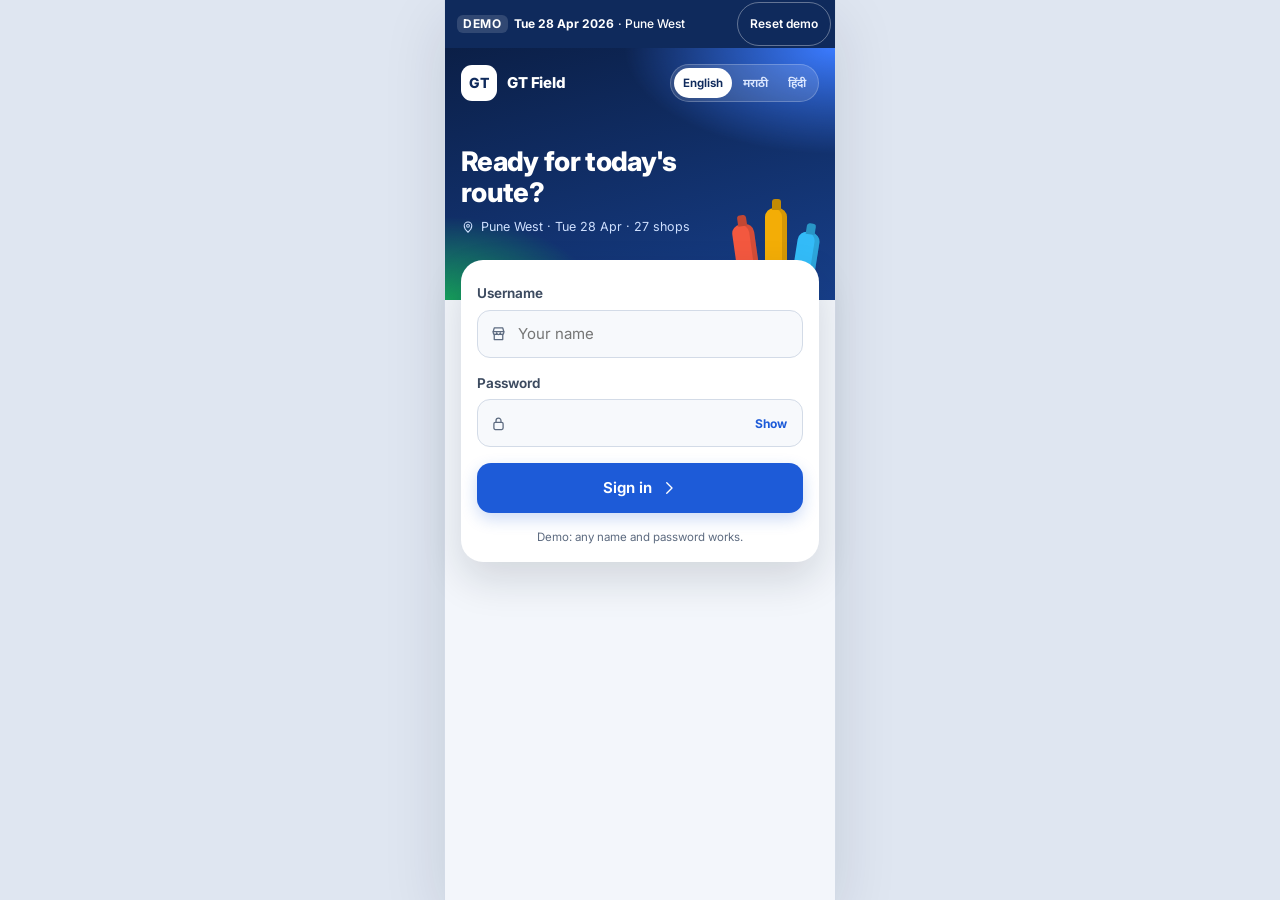
==== gt-app.html @ ea98cc69 "390px frame, chic restyle, route map, login revamp, folds, booking cards, offer fix - Frame fixed at" ====
<!doctype html>
<!-- GT App prototype · single file, BUILT by scripts/build_single.py from scripts/shell.html, css/, js/ and data/.
     Don't edit this file: edit the source and rebuild. Served over http(s) it reads data/*.json;
     opened from disk it reads the copy embedded at the bottom. -->
<html lang="en">
<head>
  <meta charset="utf-8">
  <meta name="viewport" content="width=device-width, initial-scale=1, viewport-fit=cover">
  <meta name="theme-color" content="#0f2a5c">
  <meta name="description" content="GT App prototype: a field-sales order flow for a soft-drinks rep in Pune West.">
  <title>GT App · prototype</title>
  <link rel="icon" href="data:image/svg+xml,%3Csvg xmlns='http://www.w3.org/2000/svg' viewBox='0 0 32 32'%3E%3Crect width='32' height='32' rx='7' fill='%231d4ed8'/%3E%3Ctext x='16' y='21' font-family='Inter,Arial,sans-serif' font-size='14' font-weight='700' fill='%23ffffff' text-anchor='middle'%3EGT%3C/text%3E%3C/svg%3E">
  <link rel="preconnect" href="https://fonts.googleapis.com">
  <link rel="preconnect" href="https://fonts.gstatic.com" crossorigin>
  <link rel="stylesheet" href="https://fonts.googleapis.com/css2?family=Inter:wght@400;500;600;700;800&family=Noto+Sans+Devanagari:wght@400;500;600;700&display=swap">
  <style>
/* GT App prototype · "field assistant"
   Clean, light and readable in sunlight: white cards on a cool grey page, one blue for actions,
   green for done, amber for attention. Restyle the whole app from the tokens below.
   Colour always means something, and never on its own (an icon or word goes with it). */

:root {
  /* colour: cool light surfaces, one blue for actions and selection, green for done/positive,
     amber for attention, red only for real problems. Text contrast on card/paper ≥ 4.5:1. */
  --paper: #f3f6fb;  --card: #ffffff;  --ink: #0f1c2e;  --ink-2: #3d4b60;  --muted: #5d6b80;
  --line: #e6ebf3;   --line-strong: #d3dbe7;
  --accent: #1d5bd8; --accent-ink: #ffffff; --accent-tint: #e8f0ff;
  --accent-press: #1649b0;
  --brand: #0f2a5c;  --brand-2: #1d5bd8;
  --green: #138a4f;  --green-press: #0f7342;
  --warm: #b4431a;
  --info-bg: #e8f0ff;    --info-ink: #1a4bb0;
  --caution-bg: #fff4de; --caution-ink: #7a4a05;
  --neutral-bg: #eef2f7; --neutral-ink: #3d4b60;
  --ok-bg: #e3f5ea;      --ok-ink: #11663c;
  --thin-bg: #f0ebfb;    --thin-ink: #4b3a88;
  --danger-bg: #fdecea;  --danger-ink: #a3261b;
  --press: #eef2f8;
  --margin-rule: transparent;

  /* type: one family (Inter; Noto Sans Devanagari for Marathi and Hindi), weights do the hierarchy */
  --font-body: "Inter", "Noto Sans Devanagari", system-ui, -apple-system, "Segoe UI", Roboto, "Noto Sans", sans-serif;
  --font-display: var(--font-body);
  --font-mono: var(--font-body);
  --t-xs: 12px; --t-sm: 13.5px; --t-md: 15px; --t-lg: 17px; --t-xl: 20px; --t-2xl: 23px;

  /* spacing, radius, sizes */
  --s1: 4px; --s2: 8px; --s3: 12px; --s4: 16px; --s5: 24px; --s6: 32px;
  --r1: 10px; --r2: 14px; --r3: 18px; --pill: 999px;
  --tap: 44px;
  --demo-h: 48px;
  --appbar-h: 56px;
  --shadow-card: 0 1px 2px rgba(15, 28, 46, 0.04), 0 4px 14px rgba(15, 28, 46, 0.05);
  --shadow-bar: 0 -6px 24px rgba(15, 28, 46, 0.08);
  --shadow-sheet: 0 -12px 40px rgba(15, 28, 46, 0.2);

  color-scheme: light;
}

/* ---------- base ---------- */
*, *::before, *::after { box-sizing: border-box; }
html { -webkit-text-size-adjust: 100%; text-size-adjust: 100%; }
body {
  margin: 0;
  background: var(--paper);
  color: var(--ink);
  font: 400 var(--t-md)/1.45 var(--font-body);
  -webkit-font-smoothing: antialiased;
  -webkit-tap-highlight-color: transparent;
}
body.has-sheet { overflow: hidden; }
h1, h2, h3, p, ul, ol, dl, dd, figure { margin: 0; }
ul, ol { padding: 0; list-style: none; }
a { color: var(--accent); }
button, input { font: inherit; color: inherit; }
button { cursor: pointer; }
code, .mono { font-family: var(--font-mono); font-size: 0.9em; }
pre { background: var(--neutral-bg); padding: var(--s3); border-radius: var(--r1); overflow-x: auto; }
[hidden] { display: none !important; }
:focus-visible { outline: 3px solid var(--accent); outline-offset: 2px; border-radius: 4px; }
.screen:focus { outline: none; }
.muted { color: var(--muted); }
.fine { font-size: var(--t-xs); color: var(--muted); line-height: 1.4; }
.num { font-variant-numeric: tabular-nums; }
.text-warn { color: var(--warm); display: inline-flex; align-items: center; gap: var(--s1); font-weight: 600; }

.icon { width: 20px; height: 20px; flex: none; }

.display {
  font-family: var(--font-display);
  font-weight: 750;
  font-size: var(--t-2xl);
  line-height: 1.2;
  letter-spacing: -0.02em;
  overflow-wrap: anywhere;
}
.eyebrow {
  font: 600 var(--t-xs)/1.3 var(--font-body);
  text-transform: uppercase;
  letter-spacing: 0.06em;
  color: var(--muted);
}

/* ---------- shell: a phone-width column (framed on wide screens) ---------- */
.shell { max-width: 390px; margin: 0 auto; min-height: 100vh; min-height: 100dvh; background: var(--paper); }
@media (min-width: 560px) {
  body { background: #dfe6f1; }
  .shell { box-shadow: 0 0 0 1px var(--line-strong), 0 20px 60px rgba(15, 28, 46, 0.12); }
}
.view { display: flex; flex-direction: column; min-height: calc(100vh - var(--demo-h)); min-height: calc(100dvh - var(--demo-h)); }
.page { flex: 1; padding: var(--s4) 0 var(--s5); }
.page-end { display: flex; margin: var(--s5) var(--s4) 0; }

.boot { display: grid; place-items: center; gap: var(--s3); padding: 30vh var(--s4) 0; color: var(--muted); text-align: center; }
.boot-mark { font: 800 var(--t-lg)/1 var(--font-display); background: var(--accent); color: #fff; border-radius: var(--r2); padding: 12px 10px; }
.noscript { padding: var(--s4); text-align: center; }

/* ---------- demo bar ---------- */
.demo-bar {
  height: var(--demo-h);
  display: flex; align-items: center; justify-content: space-between; gap: var(--s2);
  padding: 0 var(--s2) 0 var(--s3);
  background: var(--brand); color: #fff;
  font: 500 var(--t-xs)/1.2 var(--font-body);
}
.demo-bar-text { display: flex; align-items: center; gap: 6px; min-width: 0; white-space: nowrap; }
.demo-bar-text > span { flex: none; }
.demo-bar-text > .demo-bar-region { flex: 0 1 auto; min-width: 0; overflow: hidden; text-overflow: ellipsis; margin-left: -2px; }
.demo-bar-tag { background: rgba(255, 255, 255, 0.14); border-radius: 6px; padding: 2px 6px; text-transform: uppercase; letter-spacing: 0.06em; font-weight: 700; }
.demo-bar-date { font-weight: 700; }
.demo-bar-stub { background: #f6ead6; color: #74460f; border-radius: 4px; padding: 1px 5px; font-weight: 700; text-transform: uppercase; letter-spacing: 0.06em; }
.demo-bar-reset {
  flex: none;
  display: inline-flex; align-items: center; gap: 6px;
  min-height: 44px; padding: 0 12px; white-space: nowrap;
  margin-right: -4px;
  border: 1px solid rgba(255, 255, 255, 0.35); border-radius: var(--pill);
  background: transparent; color: #fff;
  font: 600 var(--t-xs)/1.2 var(--font-body);
}
.demo-bar-reset .icon { width: 14px; height: 14px; }
.demo-bar-reset:active { background: rgba(255, 255, 255, 0.12); }

/* ---------- app bar ---------- */
.app-bar {
  position: sticky; top: 0; z-index: 20;
  display: flex; align-items: center; gap: var(--s1);
  min-height: var(--appbar-h);
  padding: 0 var(--s2);
  background: rgba(255, 255, 255, 0.92);
  -webkit-backdrop-filter: saturate(1.4) blur(10px); backdrop-filter: saturate(1.4) blur(10px);
  border-bottom: 1px solid var(--line);
}
.app-bar-back {
  display: inline-flex; align-items: center; gap: 2px; flex: none;
  min-height: var(--tap); padding: 0 var(--s2) 0 var(--s1);
  color: var(--accent); font-weight: 600; text-decoration: none; border-radius: var(--r1);
}
.app-bar-back:active { background: var(--accent-tint); }
.app-bar-titles { min-width: 0; flex: 1; padding: var(--s2) 0; }
.app-bar-titles.is-flush { padding-left: var(--s2); }
.app-bar-title { font-size: var(--t-lg); font-weight: 700; letter-spacing: -0.01em; line-height: 1.25; white-space: nowrap; overflow: hidden; text-overflow: ellipsis; }
.app-bar-sub { font-size: var(--t-xs); color: var(--muted); white-space: nowrap; overflow: hidden; text-overflow: ellipsis; }
.app-bar-action {
  display: inline-flex; align-items: center; gap: 6px; flex: none;
  min-height: var(--tap); padding: 0 var(--s3);
  color: var(--accent); font-weight: 600; font-size: var(--t-sm); text-decoration: none; border-radius: var(--r1);
}
.app-bar-action:active { background: var(--accent-tint); }

/* ---------- buttons ---------- */
.btn {
  display: inline-flex; align-items: center; justify-content: center; gap: var(--s2);
  min-height: var(--tap); padding: 0 20px;
  border: 1px solid transparent; border-radius: var(--r2);
  font-size: var(--t-md); font-weight: 650; line-height: 1.2; text-align: center; text-decoration: none;
  transition: background-color 120ms ease, transform 80ms ease;
}
.btn:active:not(:disabled) { transform: scale(0.985); }
.btn:disabled { cursor: not-allowed; }
.btn-block { display: flex; width: 100%; }
.btn-primary { background: var(--accent); color: var(--accent-ink); box-shadow: 0 6px 16px rgba(29, 91, 216, 0.22); }
.btn-success { background: var(--green); color: #fff; box-shadow: 0 6px 16px rgba(19, 138, 79, 0.22); }
.btn-success:active:not(:disabled) { background: var(--green-press); }
.btn-primary:active:not(:disabled) { background: var(--accent-press); }
.btn-primary:disabled { background: var(--neutral-bg); color: var(--muted); box-shadow: none; }
.btn-secondary { background: var(--card); color: var(--ink); border-color: var(--line-strong); }
.btn-secondary:active { background: var(--press); }
.btn-ghost { background: transparent; color: var(--accent); }
.btn-ghost:active { background: var(--accent-tint); }
.btn-danger { background: var(--warm); color: #fff; }
.btn-danger-quiet { background: var(--card); color: var(--warm); border-color: var(--line-strong); }
.btn .icon { width: 18px; height: 18px; }

/* ---------- cards, sections, callouts ---------- */
.card {
  margin: 0 var(--s4) var(--s3);
  padding: var(--s4);
  background: var(--card);
  border: 1px solid var(--line);
  border-radius: var(--r3);
  box-shadow: var(--shadow-card);
}
.card-title, .section-title {
  display: flex; align-items: center; gap: var(--s2);
  font: 700 var(--t-sm)/1.3 var(--font-body);
  letter-spacing: -0.005em;
  color: var(--ink);
}
.card-title .icon, .section-title .icon { color: var(--accent); }
.card-title { margin-bottom: var(--s3); }
.card-title .icon, .section-title .icon { width: 16px; height: 16px; }
.section-title { margin: var(--s5) var(--s4) var(--s2); }
.sub-title { font-size: var(--t-sm); font-weight: 650; margin: var(--s4) 0 var(--s1); }

.callout {
  display: flex; gap: var(--s3); align-items: flex-start;
  margin: 0 var(--s4) var(--s3); padding: var(--s3) var(--s4);
  border-radius: var(--r2);
}
.callout .icon { margin-top: 1px; }
.callout-title { font-weight: 650; }
.callout-ok { background: var(--ok-bg); color: var(--ok-ink); }
.callout-caution { background: var(--caution-bg); color: var(--caution-ink); }

.inline-note {
  display: flex; gap: var(--s2); align-items: flex-start;
  margin-top: var(--s3); padding: var(--s2) var(--s3);
  background: var(--caution-bg); color: var(--caution-ink);
  border-radius: var(--r1); font-size: var(--t-sm);
}
.inline-note .icon { width: 18px; height: 18px; margin-top: 1px; }
.inline-note-info { background: var(--info-bg); color: var(--info-ink); margin: 0 var(--s4) var(--s3); }

/* key–value rows */
.kv > div {
  display: flex; justify-content: space-between; align-items: baseline; gap: var(--s3);
  padding: 10px 0; border-top: 1px solid var(--line);
}
.kv > div:first-child { border-top: 0; padding-top: 0; }
.kv > div:last-child { padding-bottom: 0; }
.kv + .kv { margin-top: 10px; padding-top: 10px; border-top: 1px solid var(--line); }
.kv dt { color: var(--ink-2); flex: none; }
.kv dd { text-align: right; font-weight: 600; font-variant-numeric: tabular-nums; overflow-wrap: anywhere; }
.kv dd .muted { font-weight: 400; }
.kv .is-warn dt, .kv .is-warn dd { color: var(--warm); }
.kv .is-warn dd { display: inline-flex; align-items: center; gap: var(--s1); }
.kv .kv-total dt { color: var(--ink); font-weight: 650; }
.kv .kv-total dd { font-size: var(--t-xl); }

/* ---------- pills, badges, tags ---------- */
.pill {
  display: inline-flex; align-items: center; gap: 4px;
  max-width: 100%; min-height: 26px; padding: 2px 10px;
  border-radius: var(--pill);
  font-size: var(--t-xs); font-weight: 650; line-height: 1.3;
}
.pill .icon { width: 14px; height: 14px; }
.pill-info { background: var(--info-bg); color: var(--info-ink); }
.pill-caution { background: var(--caution-bg); color: var(--caution-ink); }
.pill-neutral { background: var(--neutral-bg); color: var(--neutral-ink); }
.pill-ok { background: var(--ok-bg); color: var(--ok-ink); }
.pill-thin { background: var(--thin-bg); color: var(--thin-ink); }
.pill-tier { background: var(--card); color: var(--ink); border: 1px solid var(--line-strong); }
.tier-gem { width: 8px; height: 8px; transform: rotate(45deg); border-radius: 1px; background: var(--ink-2); flex: none; margin: 0 2px; }
.pill-tier[data-tier="Diamond"] .tier-gem { background: var(--ink); }
.pill-tier[data-tier="Gold"] .tier-gem { background: #9a7417; }
.pill-tier[data-tier="Silver"] .tier-gem { background: #8e8b83; }
.pill-tier[data-tier="Bronze"] .tier-gem { background: #9b5a2f; }
.pill-tier[data-tier="Iron"] .tier-gem { background: #55524b; border-radius: 50%; transform: none; }

.persona-tag {
  display: inline-block; align-self: flex-start;
  margin-top: var(--s2); padding: 1px 6px;
  border: 1px dashed var(--line-strong); border-radius: 6px;
  font: 500 var(--t-xs)/1.5 var(--font-body); color: var(--muted);
}

/* ---------- lists and rows ---------- */
.list {
  margin: 0 var(--s4);
  background: var(--card);
  border: 1px solid var(--line);
  border-radius: var(--r3);
  box-shadow: var(--shadow-card);
  overflow: hidden;
}
.list > li + li { border-top: 1px solid var(--line); }
.row {
  display: flex; align-items: center; gap: var(--s3);
  min-height: 72px; padding: 14px var(--s3) 14px var(--s4);
  color: inherit; text-decoration: none;
}
.row:active { background: var(--press); }
.row-main { display: flex; flex-direction: column; min-width: 0; flex: 1; }
.row-title { font-size: var(--t-md); font-weight: 650; line-height: 1.3; overflow-wrap: anywhere; }
.row-meta { font-size: var(--t-sm); color: var(--ink-2); margin-top: 2px; }
.row-tags { display: flex; flex-wrap: wrap; gap: 6px; margin-top: var(--s2); }
.row-chev { color: var(--muted); }
.list-count { margin: 0 var(--s4) var(--s2); font-size: var(--t-sm); color: var(--muted); }

.route-stop {
  flex: none; display: grid; place-items: center;
  width: 32px; height: 32px; border-radius: 50%;
  background: var(--accent-tint); border: 0;
  font: 700 var(--t-sm)/1 var(--font-body); color: var(--accent);
}
.route-row.is-done .route-stop { background: var(--ok-bg); border-color: transparent; color: var(--ok-ink); }
.route-row.is-done .route-stop .icon { width: 18px; height: 18px; }

/* ---------- landing ---------- */
.hero { padding: var(--s2) var(--s4) var(--s4); }
.hero-title { margin-top: var(--s1); }
.hero-sub { margin-top: var(--s1); color: var(--ink-2); font-size: var(--t-sm); }
.progress-head { display: flex; align-items: center; justify-content: space-between; gap: var(--s2); flex-wrap: wrap; }
.progress-title { font-size: var(--t-md); }
.progress-track { display: flex; gap: 4px; margin: var(--s3) 0 var(--s4); }
.progress-seg { flex: 1; height: 8px; border-radius: var(--pill); background: var(--line-strong); }
.progress-seg.is-on { background: var(--green); }
.stats { display: grid; grid-template-columns: repeat(3, 1fr); gap: var(--s2); }
.stats > div { padding: var(--s2) var(--s3); background: var(--paper); border-radius: var(--r1); border: 1px solid var(--line); }
.stats dt { font-size: var(--t-xs); color: var(--muted); }
.stats dd { font-size: var(--t-lg); font-weight: 800; letter-spacing: -0.01em; font-variant-numeric: tabular-nums; overflow-wrap: anywhere; }
.progress .fine { margin-top: var(--s3); }

/* ---------- toolbar: search + chips ---------- */
.toolbar {
  position: sticky; top: var(--appbar-h); z-index: 15;
  padding: var(--s3) 0 var(--s1);
  background: var(--paper);
  border-bottom: 1px solid var(--line);
}
.search {
  display: flex; align-items: center; gap: var(--s2);
  margin: 0 var(--s4);
  height: calc(var(--tap) + 2px); padding-left: var(--s3);
  background: var(--card);
  border: 1px solid var(--line-strong); border-radius: var(--r2);
}
.search:focus-within { border-color: var(--accent); box-shadow: 0 0 0 3px var(--accent-tint); }
.search .icon { color: var(--muted); }
.search-input { flex: 1; min-width: 0; height: 100%; border: 0; background: transparent; font-size: var(--t-md); outline: none; }
.search-input::-webkit-search-cancel-button { display: none; }
.search-input::placeholder { color: var(--muted); }
.search-clear { height: 100%; padding: 0 var(--s4); border: 0; background: transparent; color: var(--accent); font-weight: 600; font-size: var(--t-sm); border-radius: 0 var(--r2) var(--r2) 0; }

.chips {
  display: flex; gap: var(--s2);
  padding: var(--s2) var(--s4);
  overflow-x: auto; overscroll-behavior-x: contain;
  scrollbar-width: none;
}
.chips::-webkit-scrollbar { display: none; }
.chip {
  flex: none;
  display: inline-flex; align-items: center; gap: 6px;
  min-height: 44px; padding: 0 14px;
  border: 1px solid var(--line-strong); border-radius: var(--pill);
  background: var(--card); color: var(--ink-2);
  font-size: var(--t-sm); font-weight: 600; white-space: nowrap;
}
.chip[aria-pressed="true"] { background: var(--accent-tint); border-color: var(--accent); color: var(--accent); }
.chip-count { font: 700 var(--t-xs)/1 var(--font-body); opacity: 0.75; }

/* ---------- empty states ---------- */
.empty { display: flex; flex-direction: column; align-items: center; text-align: center; gap: var(--s2); padding: var(--s6) var(--s5); }
.empty.is-compact { padding: var(--s3) 0 var(--s1); }
.empty-icon { display: grid; place-items: center; width: 48px; height: 48px; border-radius: 50%; background: var(--neutral-bg); color: var(--ink-2); }
.empty.is-compact .empty-icon { width: 40px; height: 40px; }
.empty-title { font-size: var(--t-lg); font-weight: 650; overflow-wrap: anywhere; }
.empty.is-compact .empty-title { font-size: var(--t-md); }
.empty-body { color: var(--ink-2); max-width: 32ch; }
.empty .btn { margin-top: var(--s2); }

/* ---------- login ---------- */
.login {
  padding: var(--s6) var(--s4) var(--s5);
  background: radial-gradient(120% 60% at 100% 0%, #dbe7ff 0, rgba(219, 231, 255, 0) 60%), linear-gradient(180deg, #eef3fc 0, var(--paper) 55%);
}
.login-brand { display: flex; align-items: center; gap: var(--s3); margin-left: var(--s5); }
.brand-mark {
  display: grid; place-items: center; flex: none;
  width: 52px; height: 52px; border-radius: var(--r2);
  background: linear-gradient(135deg, var(--brand-2), var(--brand)); color: #fff;
  font: 800 var(--t-xl)/1 var(--font-display);
  box-shadow: 0 8px 20px rgba(29, 91, 216, 0.3);
}
.login-title { display: flex; align-items: baseline; flex-wrap: wrap; gap: var(--s2); }
.proto-tag { font: 600 var(--t-xs)/1.4 var(--font-body); color: var(--muted); border: 1px dashed var(--line-strong); padding: 1px 6px; border-radius: 6px; letter-spacing: 0; background: var(--paper); }
.login-lede { margin: var(--s5) 0 var(--s4) var(--s5); color: var(--ink-2); font-size: var(--t-lg); line-height: 1.4; }
.login-form { margin: 0; display: grid; gap: var(--s4); padding: var(--s5) var(--s4); }
.login-foot { margin: var(--s5) 0 0 var(--s5); font-size: var(--t-sm); color: var(--muted); line-height: 1.6; }
.login-foot strong { color: var(--ink); }
.field { display: grid; gap: 6px; }
.field-label { font-size: var(--t-sm); font-weight: 650; color: var(--ink-2); }
.input {
  height: var(--tap); padding: 0 var(--s3);
  background: var(--card); border: 1px solid var(--line-strong); border-radius: var(--r2);
  font-size: var(--t-md);
}
.input:focus { outline: none; border-color: var(--accent); box-shadow: 0 0 0 3px var(--accent-tint); }
.input[aria-invalid="true"] { border-color: var(--warm); }
.field-error { display: flex; align-items: center; gap: 6px; color: var(--warm); font-size: var(--t-sm); font-weight: 600; }
.field-error .icon { width: 16px; height: 16px; }
.hint { display: flex; align-items: center; justify-content: center; gap: 6px; color: var(--muted); font-size: var(--t-sm); }
.hint .icon { width: 16px; height: 16px; }

/* ---------- outlet details ---------- */
.outlet-head { display: flex; flex-direction: column; padding: 0 var(--s4) var(--s4); }
.outlet-head .persona-tag { margin: 0 0 var(--s2); }
.outlet-addr { margin-top: var(--s2); color: var(--ink-2); }
.outlet-owner { margin-top: var(--s2); font-size: var(--t-sm); color: var(--ink-2); }
.outlet-head .row-tags { margin-top: var(--s3); }

.scheme-list { display: grid; gap: var(--s2); }
.scheme-row {
  display: flex; align-items: center; gap: var(--s2);
  min-height: 56px; padding: var(--s3) var(--s2) var(--s3) var(--s3);
  border: 1px solid var(--line); border-left: 4px solid var(--line-strong); border-radius: var(--r2);
  color: inherit; text-decoration: none; background: var(--card);
}
.scheme-row:active { background: var(--press); }
.scheme-row.st-enrolled { border-left-color: var(--green); background: #f4fbf7; }
.scheme-row.st-applicable { border-left-color: var(--info-ink); }
.scheme-row.st-used { border-left-color: var(--line-strong); }
.scheme-row.st-not { border-left-style: dashed; }
.scheme-row-main { display: flex; flex-direction: column; min-width: 0; flex: 1; }
.scheme-head { display: flex; flex-wrap: wrap; align-items: center; justify-content: space-between; gap: var(--s1) var(--s2); }
.scheme-name { font-weight: 650; }
.scheme-offer { margin-top: 2px; color: var(--ink-2); font-size: var(--t-sm); }
.scheme-meta { margin-top: var(--s1); font-size: var(--t-xs); color: var(--muted); }
.scheme-row.st-not .scheme-name, .scheme-row.st-not .scheme-offer { color: var(--muted); }
.scheme-legend { margin-top: var(--s3); }

.mini-list > li {
  display: grid; grid-template-columns: 1fr auto auto; gap: var(--s3); align-items: baseline;
  padding: 8px 0; border-top: 1px solid var(--line); font-size: var(--t-sm);
}
.mini-list > li:first-child { border-top: 0; }
.mini-list > li > span:last-child { text-align: right; font-weight: 600; min-width: 64px; }
.mini-list .pill { min-height: 20px; padding: 0 6px; margin-left: 4px; }

.strip { margin: 0; }
.strip-bars { display: grid; grid-template-columns: repeat(13, 1fr); gap: 4px; align-items: end; height: 76px; }
.strip-col { display: flex; flex-direction: column; justify-content: flex-end; align-items: stretch; height: 100%; min-width: 0; }
.strip-val { font: 600 var(--t-xs)/1.2 var(--font-body); letter-spacing: -0.02em; color: var(--ink-2); text-align: center; margin-bottom: 3px; min-height: 13px; }
.strip-bar { display: block; background: var(--accent); border-radius: 3px 3px 1px 1px; }
.strip-col.is-current .strip-bar {
  background: repeating-linear-gradient(135deg, var(--accent) 0 3px, #8fb0ee 3px 6px);
}
.strip-col.is-zero .strip-bar { background: var(--line-strong); }
.strip-labels { display: grid; grid-template-columns: repeat(13, 1fr); gap: 4px; margin-top: 4px; font: 500 var(--t-xs)/1 var(--font-body); color: var(--muted); text-align: center; }
.strip-labels .is-current { color: var(--ink); font-weight: 700; }
.strip figcaption { margin-top: var(--s2); }

.notes > li + li { margin-top: var(--s3); padding-top: var(--s3); border-top: 1px solid var(--line); }
.note-date { font: 600 var(--t-xs)/1.3 var(--font-body); color: var(--muted); margin-bottom: 2px; }

/* ---------- sticky bottom bars ---------- */
.bottom-bar, .cart-bar {
  position: sticky; bottom: 0; z-index: 15;
  padding: var(--s3) var(--s4) calc(var(--s3) + env(safe-area-inset-bottom));
  background: var(--card);
  border-top: 1px solid var(--line);
  box-shadow: var(--shadow-bar);
}
.bottom-bar-split { display: grid; grid-template-columns: auto 1fr; gap: var(--s2); }

/* ---------- booking ---------- */
.page-book { padding-top: var(--s3); }
.sku-list { margin: 0 var(--s4); display: grid; gap: var(--s2); }
.sku {
  display: grid; grid-template-columns: minmax(0, 1fr) auto; column-gap: var(--s3); align-items: center;
  padding: var(--s3) var(--s3) var(--s3) var(--s4);
  background: var(--card);
  border: 1px solid var(--line); border-radius: var(--r3);
  box-shadow: var(--shadow-card);
  position: relative;
}
.sku.has-qty { border-color: #b7cbf3; box-shadow: inset 4px 0 0 var(--accent), var(--shadow-card); }
.sku-text { min-width: 0; }
.sku-name { font-weight: 650; line-height: 1.3; overflow-wrap: anywhere; }
.sku-pack { margin-top: 2px; font: 500 var(--t-xs)/1.4 var(--font-body); color: var(--muted); }
.sku-rate { margin-top: 2px; font-size: var(--t-sm); color: var(--ink-2); }
.sku-rate strong { color: var(--ink); font-variant-numeric: tabular-nums; }
.sku-chips { grid-column: 1 / -1; display: flex; flex-wrap: wrap; gap: 6px; margin-top: var(--s2); }
.sku .slot { grid-column: 1 / -1; }
.scheme-chip {
  display: inline-flex; align-items: center; gap: 4px;
  min-height: 26px; padding: 2px 10px 2px 8px;
  border-radius: var(--pill);
  background: var(--info-bg); color: var(--info-ink);
  font-size: var(--t-xs); font-weight: 650;
}
.scheme-chip .icon { width: 14px; height: 14px; }
.scheme-chip.is-off { background: transparent; color: var(--muted); border: 1px dashed var(--line-strong); padding-left: 10px; font-weight: 500; }
.scheme-chip.is-used { background: var(--neutral-bg); color: var(--neutral-ink); }

.stepper {
  display: inline-flex; align-items: stretch;
  border: 1px solid var(--line-strong); border-radius: var(--r2);
  background: var(--card); overflow: hidden;
}
.step {
  width: var(--tap); height: var(--tap);
  border: 0; background: transparent; color: var(--accent);
  font-size: 24px; font-weight: 500; line-height: 1;
}
.step:active:not(:disabled) { background: var(--accent-tint); }
.step:disabled { color: var(--line-strong); cursor: default; }
.qty {
  width: 52px; height: var(--tap);
  border: 0; border-left: 1px solid var(--line); border-right: 1px solid var(--line);
  background: transparent; text-align: center;
  font-size: var(--t-lg); font-weight: 700; font-variant-numeric: tabular-nums;
}
.qty:focus { outline: none; background: var(--accent-tint); }
.sku.has-qty .qty { color: var(--accent); }
.qty-hint { grid-column: 1 / -1; justify-self: end; margin-top: var(--s1); font-size: var(--t-xs); font-weight: 650; color: var(--warm); }

.cart-bar { display: flex; align-items: center; justify-content: space-between; gap: var(--s3); }
.cart-sum { min-width: 0; }
.cart-main { display: flex; flex-wrap: wrap; gap: 0 var(--s2); font-size: var(--t-lg); font-variant-numeric: tabular-nums; }
.cart-main span { color: var(--ink-2); }
.cart-extra { font-size: var(--t-sm); color: var(--ok-ink); font-weight: 600; }
.cart-extra.is-quiet { color: var(--muted); font-weight: 400; }
.cart-bar .btn { flex: none; padding: 0 16px 0 20px; }

/* ---------- review ---------- */
.review-outlet { font-family: var(--font-display); font-size: var(--t-xl); font-weight: 750; letter-spacing: -0.015em; line-height: 1.2; }
.review-head .row-tags { margin-top: var(--s3); }
.lines { margin-bottom: var(--s2); }
.line { padding: 10px 0; border-top: 1px solid var(--line); }
.line:first-child { border-top: 0; padding-top: 0; }
.line { display: grid; grid-template-columns: minmax(0, 1fr) auto; gap: 2px var(--s3); align-items: baseline; }
.line-name { font-weight: 600; overflow-wrap: anywhere; }
.line-qty { font-size: var(--t-sm); color: var(--ink-2); font-variant-numeric: tabular-nums; }
.line-value { font-weight: 650; }
.line-free { grid-column: 1 / -1; display: inline-flex; align-items: center; gap: 6px; justify-self: start; margin-top: 4px; padding: 2px 10px 2px 8px; border-radius: var(--pill); background: var(--ok-bg); color: var(--ok-ink); font-size: var(--t-sm); font-weight: 650; }
.line-free .icon { width: 16px; height: 16px; }
.scheme-notes { display: grid; gap: var(--s2); }
.scheme-note { display: flex; gap: var(--s2); align-items: flex-start; font-size: var(--t-sm); padding: var(--s2) var(--s3); border-radius: var(--r1); }
.scheme-note .icon { width: 18px; height: 18px; flex: none; margin-top: 1px; }
.scheme-note.is-on { background: var(--ok-bg); color: var(--ok-ink); }
.scheme-note.is-warn { background: var(--caution-bg); color: var(--caution-ink); }
.scheme-note.is-off { background: var(--paper); color: var(--muted); }

/* scheme estimate on review: visibly separate from what is billed */
.est-box { margin-top: var(--s3); padding: var(--s3); border: 1px dashed #b7cbf3; border-radius: var(--r2); background: #f7faff; }
.est-title { display: flex; align-items: center; gap: 6px; font-size: var(--t-sm); font-weight: 700; color: var(--info-ink); margin-bottom: var(--s2); }
.est-title .icon { width: 16px; height: 16px; }
.est-box .fine { margin-top: var(--s2); }

/* ---------- saved ---------- */
.saved-hero { display: flex; flex-direction: column; align-items: center; text-align: center; padding: var(--s5) var(--s4) var(--s5); gap: var(--s2); }
.saved-icon { display: grid; place-items: center; width: 64px; height: 64px; border-radius: 50%; background: var(--ok-bg); color: var(--ok-ink); }
.saved-icon .icon { width: 32px; height: 32px; }
.saved-outlet { color: var(--ink-2); font-size: var(--t-lg); }
.stack { display: grid; gap: var(--s2); margin: var(--s4) var(--s4) 0; }

/* ---------- fatal ---------- */
.fatal { padding-top: var(--s6); }
.fatal .card { display: grid; gap: var(--s3); }
.fatal-icon { color: var(--warm); }
.fatal-icon .icon { width: 32px; height: 32px; }
.fatal .display { font-size: var(--t-xl); }

/* ---------- bottom sheet ---------- */
.sheet-wrap { position: fixed; inset: 0; z-index: 50; display: flex; align-items: flex-end; justify-content: center; }
.sheet-backdrop { position: absolute; inset: 0; background: rgba(15, 28, 46, 0.45); animation: fade-in 160ms ease both; }
.sheet {
  position: relative; width: 100%; max-width: 480px;
  max-height: 88vh; max-height: 88dvh; overflow-y: auto; overscroll-behavior: contain;
  padding: var(--s3) var(--s4) calc(var(--s4) + env(safe-area-inset-bottom));
  background: var(--card); border-radius: var(--r3) var(--r3) 0 0;
  box-shadow: var(--shadow-sheet);
  animation: sheet-up 200ms cubic-bezier(0.2, 0.8, 0.2, 1) both;
}
.sheet-handle { display: block; width: 40px; height: 4px; margin: 0 auto var(--s4); border-radius: var(--pill); background: var(--line-strong); }
.sheet-title { font-family: var(--font-display); font-size: var(--t-xl); font-weight: 750; letter-spacing: -0.015em; line-height: 1.2; }
.sheet-body { margin-top: var(--s2); color: var(--ink-2); display: grid; gap: var(--s2); }
.sheet-actions { display: grid; gap: var(--s2); margin-top: var(--s5); }
.sheet-wrap.is-leaving .sheet { animation: sheet-down 160ms ease both; }
.sheet-wrap.is-leaving .sheet-backdrop { animation: fade-out 160ms ease both; }
@keyframes sheet-up { from { transform: translateY(100%); } to { transform: none; } }
@keyframes sheet-down { from { transform: none; } to { transform: translateY(100%); } }
@keyframes fade-in { from { opacity: 0; } to { opacity: 1; } }
@keyframes fade-out { from { opacity: 1; } to { opacity: 0; } }

/* ---------- toast ---------- */
.toast {
  position: fixed; left: 50%; bottom: calc(96px + env(safe-area-inset-bottom)); z-index: 60;
  display: flex; align-items: center; gap: var(--s2);
  width: max-content; max-width: min(440px, calc(100vw - 32px));
  padding: var(--s3) var(--s4);
  background: var(--ink); color: #fff;
  border-radius: var(--r2); box-shadow: 0 10px 30px rgba(15, 28, 46, 0.25);
  font-size: var(--t-sm); font-weight: 600;
  opacity: 0; transform: translate(-50%, 8px);
  transition: opacity 200ms ease, transform 200ms ease;
}
.toast.is-in { opacity: 1; transform: translate(-50%, 0); }
.toast .icon { width: 18px; height: 18px; color: #9fd8b5; }

@media (prefers-reduced-motion: reduce) {
  *, *::before, *::after { animation-duration: 1ms !important; transition-duration: 1ms !important; }
}

/* ---------- round 3: language, scheme states, collapsible, directions ---------- */
.lang-btn {
  flex: none; display: inline-flex; align-items: center; gap: 4px;
  min-height: 44px; padding: 0 10px; margin-left: 2px;
  border: 1px solid var(--line-strong); border-radius: var(--pill);
  background: var(--card); color: var(--ink-2);
  font-size: var(--t-xs); font-weight: 700;
}
.lang-btn .icon { width: 16px; height: 16px; }
.lang-btn:active { background: var(--press); }
.lang-seg { display: flex; gap: 4px; padding: 4px; margin: 0 0 var(--s5) var(--s5); border: 1px solid var(--line-strong); border-radius: var(--pill); background: var(--card); width: fit-content; }
.lang-seg-btn { min-height: 44px; padding: 0 14px; border: 0; border-radius: var(--pill); background: transparent; color: var(--ink-2); font-weight: 650; font-size: var(--t-sm); }
.lang-seg-btn[aria-pressed="true"] { background: var(--accent); color: #fff; }

.outlet-actions { display: flex; align-items: center; justify-content: space-between; gap: var(--s3); margin-top: var(--s3); }
.outlet-actions .outlet-owner { margin: 0; min-width: 0; }
.btn-compact { flex: none; min-height: 44px; padding: 0 14px; font-size: var(--t-sm); border-radius: var(--pill); }
.btn-compact .icon { width: 18px; height: 18px; color: var(--accent); }

/* scheme states: each looks different at a glance */
.pill-applicable { background: var(--info-bg); color: var(--info-ink); border: 1px solid #c3d3f3; }
.pill-enrolled { background: var(--green); color: #fff; }
.pill-enrolled .icon { stroke-width: 2.6; }
.pill-used { background: var(--neutral-bg); color: var(--neutral-ink); }
.pill-off { background: transparent; color: var(--muted); border: 1px dashed var(--line-strong); font-weight: 600; }

/* collapsible card (cooler) */
details.collapse { padding: 0; }
.collapse-head {
  display: flex; align-items: center; gap: var(--s2);
  min-height: 56px; padding: var(--s3) var(--s3) var(--s3) var(--s4);
  list-style: none; cursor: pointer;
}
.collapse-head::-webkit-details-marker { display: none; }
.collapse-head .card-title { margin: 0; flex: none; }
.collapse-sum { margin-left: auto; display: inline-flex; align-items: center; gap: 4px; font-size: var(--t-sm); color: var(--ink-2); text-align: right; min-width: 0; }
.collapse-sum .icon { width: 16px; height: 16px; }
.collapse-chev { color: var(--muted); transition: transform 150ms ease; flex: none; }
details[open] > summary .collapse-chev { transform: rotate(90deg); }
.collapse-body { padding: 0 var(--s4) var(--s4); }

/* scheme chips on Order booking: applicable ones are buttons that add the scheme's quantity */
button.scheme-chip { border: 0; font: inherit; font-size: var(--t-xs); font-weight: 650; cursor: pointer; }
.scheme-chip.is-add { min-height: 44px; padding: 4px 6px 4px 12px; gap: 6px; border: 1px solid #c3d3f3; }
.scheme-chip.is-add:active { background: #d3e0f8; }
.scheme-chip.is-add:disabled { opacity: 0.5; cursor: default; }
.chip-plus { display: inline-grid; place-items: center; min-width: 36px; height: 32px; padding: 0 6px; border-radius: var(--pill); background: var(--accent); color: #fff; font-weight: 700; font-variant-numeric: tabular-nums; }
.cart-sep { color: var(--muted); }

/* ---------- talking points ---------- */
.tp {
  margin: 0 var(--s4) var(--s3);
  border: 1px solid #d6e2fa; border-radius: var(--r3);
  background: linear-gradient(180deg, #edf3ff 0, #f7f9ff 64px, var(--card) 120px);
  box-shadow: 0 1px 2px rgba(29, 75, 176, 0.05), 0 8px 22px rgba(29, 75, 176, 0.08);
  overflow: hidden;
}
.tp-head { display: flex; align-items: center; gap: var(--s3); padding: var(--s4) var(--s4) var(--s2); }
.tp-mark { flex: none; display: grid; place-items: center; width: 40px; height: 40px; border-radius: var(--r2); background: var(--info-ink); color: #fff; }
.tp-mark .icon { width: 22px; height: 22px; }
.tp-title { font-family: var(--font-display); font-size: var(--t-lg); font-weight: 750; letter-spacing: -0.01em; line-height: 1.2; }
.tp-sub { font-size: var(--t-xs); color: var(--muted); margin-top: 2px; }
.tp-list { padding: 0 var(--s4); }
.tp-item { display: flex; gap: var(--s3); padding: var(--s3) 0; border-top: 1px solid var(--line); }
.tp-list > .tp-item:first-child { border-top: 0; }
.tp-extra { display: none; }
.tp-list.is-open .tp-extra { display: flex; }
.tp-icon { flex: none; display: grid; place-items: center; width: 36px; height: 36px; border-radius: 50%; background: var(--neutral-bg); color: var(--neutral-ink); }
.tp-icon .icon { width: 19px; height: 19px; }
.tone-sun .tp-icon { background: #fdebd3; color: #8a4a0c; }
.tone-thin .tp-icon { background: var(--thin-bg); color: var(--thin-ink); }
.tone-ok .tp-icon { background: var(--ok-bg); color: var(--ok-ink); }
.tone-info .tp-icon { background: var(--info-bg); color: var(--info-ink); }
.tone-warn .tp-icon { background: #f8e3d9; color: var(--warm); }
.tp-text { min-width: 0; flex: 1; }
.tp-cat { font-size: var(--t-xs); font-weight: 700; letter-spacing: 0.05em; text-transform: uppercase; color: var(--muted); }
.tone-warn .tp-cat { color: var(--warm); }
.tp-point { margin-top: 1px; font-weight: 650; line-height: 1.35; overflow-wrap: anywhere; }
.tp-detail { margin-top: 2px; font-size: var(--t-sm); color: var(--ink-2); }
.tp-src { margin-top: 4px; font-size: var(--t-xs); color: var(--muted); }
.tp-src a { font-weight: 650; display: inline-block; padding: 14px 4px; margin: -14px -4px; }
.tp-empty { padding: 0 var(--s4) var(--s4); color: var(--ink-2); }
.tp-more { display: block; width: calc(100% - 2 * var(--s4)); margin: 0 var(--s4) var(--s2); min-height: 44px; border: 1px solid var(--line-strong); border-radius: var(--r2); background: var(--card); color: var(--accent); font-weight: 650; }
.tp-rep { margin: var(--s1) var(--s4) var(--s3); border: 1px solid var(--line); border-radius: var(--r2); background: var(--paper); }
.tp-rep > summary { display: flex; align-items: center; gap: var(--s2); min-height: 48px; padding: 0 var(--s3); list-style: none; cursor: pointer; color: var(--ink-2); font-weight: 650; font-size: var(--t-sm); }
.tp-rep > summary::-webkit-details-marker { display: none; }
.tp-rep > summary .icon { width: 16px; height: 16px; }
.tp-rep-note { margin-left: auto; font-weight: 400; font-size: var(--t-xs); color: var(--muted); }
.tp-rep .tp-list { padding: 0 var(--s3); }
.sheet .tp-list { padding: 0; }
.sheet .tp-rep { margin: var(--s2) 0 0; }
.tp-open {
  display: flex; align-items: center; gap: var(--s3);
  width: calc(100% - 2 * var(--s4)); margin: var(--s3) var(--s4) 0; min-height: 52px; padding: 0 var(--s3);
  border: 1px solid #d3def3; border-radius: var(--r2);
  background: linear-gradient(90deg, #eaf1fd, var(--card)); color: var(--info-ink);
  font-weight: 650; text-align: left;
}
.tp-open-mark { display: grid; place-items: center; width: 32px; height: 32px; border-radius: 10px; background: var(--info-ink); color: #fff; }
.tp-open-mark .icon { width: 18px; height: 18px; }
.tp-open-chev { margin-left: auto; color: var(--info-ink); }

/* ---------- scheme detail ---------- */
.sd-hero { margin: 0 var(--s4) var(--s3); padding: var(--s4); border-radius: var(--r3); background: var(--card); border: 1px solid var(--line); box-shadow: var(--shadow-card); }
.sd-hero.st-enrolled { border-top: 4px solid var(--green); }
.sd-hero.st-applicable { border-top: 4px solid var(--info-ink); }
.sd-name { margin-top: var(--s1); }
.sd-chip { display: inline-flex; align-items: center; gap: 6px; margin-top: var(--s3); padding: 6px 12px; border-radius: var(--pill); background: var(--info-bg); color: var(--info-ink); font-weight: 700; }
.sd-chip .icon { width: 16px; height: 16px; }
.sd-status { display: flex; align-items: flex-start; gap: var(--s3); margin-top: var(--s4); padding: var(--s3); border-radius: var(--r2); flex-wrap: wrap; }
.sd-status > div { flex: 1; min-width: 60%; }
.sd-status-icon { flex: none; display: grid; place-items: center; width: 32px; height: 32px; border-radius: 50%; background: rgba(255, 255, 255, 0.7); }
.sd-status-icon .icon { width: 18px; height: 18px; }
.sd-status-title { font-weight: 700; }
.sd-status-body { font-size: var(--t-sm); margin-top: 2px; }
.sd-status-applicable { background: var(--info-bg); color: var(--info-ink); }
.sd-status-enrolled { background: var(--ok-bg); color: var(--ok-ink); }
.sd-status-used { background: var(--neutral-bg); color: var(--neutral-ink); }
.sd-status-not { background: var(--paper); color: var(--ink-2); border: 1px dashed var(--line-strong); }
.sd-offer { font-size: var(--t-lg); line-height: 1.45; }
.sd-kv dd { max-width: 62%; }
.sd-products > li { grid-template-columns: 1fr auto; }

/* ---------- Devanagari (Marathi, Hindi): no letter-spacing or caps, a little more leading ---------- */
:lang(mr) body, :lang(hi) body { line-height: 1.55; }
:lang(mr) .card-title, :lang(hi) .card-title,
:lang(mr) .section-title, :lang(hi) .section-title,
:lang(mr) .eyebrow, :lang(hi) .eyebrow,
:lang(mr) .tp-cat, :lang(hi) .tp-cat,
:lang(mr) .demo-bar-tag, :lang(hi) .demo-bar-tag,
:lang(mr) .note-date, :lang(hi) .note-date,
:lang(mr) .persona-tag, :lang(hi) .persona-tag,
:lang(mr) .sku-pack, :lang(hi) .sku-pack,
:lang(mr) .demo-bar, :lang(hi) .demo-bar,
:lang(mr) .demo-bar-reset, :lang(hi) .demo-bar-reset {
  font-family: var(--font-body); letter-spacing: 0; text-transform: none;
}
:lang(mr) .card-title, :lang(hi) .card-title, :lang(mr) .section-title, :lang(hi) .section-title { font-size: 13px; font-weight: 700; }
:lang(mr) .display, :lang(hi) .display, :lang(mr) .tp-title, :lang(hi) .tp-title, :lang(mr) .sheet-title, :lang(hi) .sheet-title { font-family: var(--font-body); font-weight: 700; letter-spacing: 0; }

/* ====================================================================================
   Field assistant features (Landing, leaderboard, alerts, outlet tools, booking hints)
   ==================================================================================== */

/* clock in / out, inside the Landing header */
.clock { display: flex; align-items: center; gap: var(--s2); margin-top: var(--s3); padding: 6px 6px 6px var(--s3); border-radius: var(--pill); background: var(--card); border: 1px solid var(--line); box-shadow: var(--shadow-card); }
.clock-text { flex: 1; min-width: 0; font-size: var(--t-sm); color: var(--ink-2); }
.clock-text strong { color: var(--green); }
.clock-dot { width: 10px; height: 10px; border-radius: 50%; background: var(--green); box-shadow: 0 0 0 4px rgba(19, 138, 79, 0.15); flex: none; }
.clock.is-closed > .icon { color: var(--green); }
.clock .btn-compact { min-height: 40px; }

/* alert banners */
.alerts { display: grid; grid-template-columns: minmax(0, 1fr); gap: var(--s2); margin: 0 var(--s4) var(--s3); }
.alert { display: flex; align-items: center; gap: var(--s3); width: 100%; min-height: 56px; padding: var(--s2) var(--s3); border: 1px solid var(--line); border-radius: var(--r2); background: var(--card); text-align: left; box-shadow: var(--shadow-card); }
.alert-icon { flex: none; display: grid; place-items: center; width: 36px; height: 36px; border-radius: 10px; background: var(--info-bg); color: var(--info-ink); }
.alert.tone-warn .alert-icon { background: var(--caution-bg); color: var(--caution-ink); }
.alert.tone-ok .alert-icon { background: var(--ok-bg); color: var(--ok-ink); }
.alert-text { display: flex; flex-direction: column; min-width: 0; flex: 1; }
.alert-title { font-weight: 650; font-size: var(--t-sm); line-height: 1.35; }
.alert-sub { font-size: var(--t-xs); color: var(--muted); white-space: nowrap; overflow: hidden; text-overflow: ellipsis; }
.alert-chev { color: var(--muted); }

/* pre-season target */
.target-head { display: flex; align-items: flex-start; justify-content: space-between; gap: var(--s3); }
.target-title { font-size: var(--t-lg); font-weight: 750; letter-spacing: -0.01em; margin-top: 2px; }
.target-pct { font-size: 30px; font-weight: 800; letter-spacing: -0.03em; color: var(--accent); line-height: 1; }
.meter { position: relative; height: 10px; margin: var(--s3) 0; border-radius: var(--pill); background: var(--neutral-bg); overflow: hidden; }
.meter-fill { position: absolute; inset: 0 auto 0 0; border-radius: var(--pill); background: linear-gradient(90deg, var(--accent), #3f86f5); }
.meter.is-small { height: 6px; margin: 6px 0 0; }
.target-stats { display: grid; grid-template-columns: repeat(4, 1fr); gap: var(--s2); }
.target-stats dt { font-size: var(--t-xs); color: var(--muted); }
.target-stats dd { font-size: var(--t-md); font-weight: 750; font-variant-numeric: tabular-nums; }
.target-note { margin-top: var(--s3); font-size: var(--t-sm); font-weight: 600; color: var(--ink-2); }
.target .fine { margin-top: 4px; }
.target-secondary { display: flex; justify-content: space-between; gap: var(--s2); margin-top: var(--s3); padding-top: var(--s3); border-top: 1px solid var(--line); font-size: var(--t-sm); color: var(--ink-2); }
.target-secondary .num { font-weight: 650; color: var(--ink); }
.rank-row { display: flex; align-items: center; gap: var(--s3); margin: var(--s3) calc(-1 * var(--s2)) calc(-1 * var(--s2)); padding: var(--s2); min-height: 52px; border-radius: var(--r2); background: var(--paper); color: inherit; text-decoration: none; }
.rank-row:active { background: var(--press); }
.rank-badge { display: inline-flex; align-items: center; gap: 4px; padding: 4px 10px; border-radius: var(--pill); background: #fff4de; color: #7a4a05; font-weight: 800; font-size: var(--t-sm); flex: none; }
.rank-badge .icon { width: 16px; height: 16px; }
.rank-text { flex: 1; min-width: 0; font-size: var(--t-sm); font-weight: 600; }

/* assistant line */
.assist { display: flex; gap: var(--s3); margin: 0 var(--s4) var(--s3); padding: var(--s3) var(--s4); border-radius: var(--r3); background: linear-gradient(135deg, #0f2a5c, #1d4ea8); color: #fff; box-shadow: 0 8px 22px rgba(15, 42, 92, 0.22); }
.assist-mark { flex: none; display: grid; place-items: center; width: 36px; height: 36px; border-radius: 10px; background: rgba(255, 255, 255, 0.14); }
.assist-text { display: grid; gap: 4px; font-size: var(--t-sm); min-width: 0; }
.assist-link { display: inline-flex; align-items: center; gap: 2px; min-height: 36px; color: #cfe0ff; font-weight: 700; text-decoration: none; }
.assist-link .icon { width: 16px; height: 16px; }

/* sheets with details */
.sheet-lede { color: var(--ink); font-size: var(--t-md); }
.sheet-kv { margin-top: var(--s2); }
.sheet-kv dd { max-width: 62%; }
.say-box { margin-top: var(--s2); padding: var(--s3); border-radius: var(--r2); background: var(--info-bg); color: var(--info-ink); font-size: var(--t-sm); }
.say-label { display: flex; align-items: center; gap: 6px; font-weight: 700; margin-bottom: 4px; }
.say-label .icon { width: 16px; height: 16px; }
.sheet-body .fine .icon { width: 14px; height: 14px; vertical-align: -2px; }

/* leaderboard */
.lb-hero { text-align: left; }
.lb-rank { font-size: 40px; font-weight: 800; letter-spacing: -0.03em; line-height: 1.1; margin-top: 4px; }
.lb-rank .muted { font-size: var(--t-md); font-weight: 500; letter-spacing: 0; }
.lb-lede { margin-top: var(--s1); color: var(--ink-2); }
.lb-row { display: flex; align-items: flex-start; gap: var(--s3); padding: var(--s3) var(--s4); }
.lb-row.is-me { background: var(--accent-tint); }
.lb-pos { flex: none; display: grid; place-items: center; width: 28px; height: 28px; border-radius: 50%; background: var(--neutral-bg); font-weight: 800; font-size: var(--t-sm); }
.lb-row.is-me .lb-pos { background: var(--accent); color: #fff; }
.lb-main { display: flex; flex-direction: column; min-width: 0; flex: 1; }
.lb-name { font-weight: 700; }
.lb-terr { font-size: var(--t-xs); color: var(--muted); }
.lb-metrics { display: flex; flex-wrap: wrap; gap: 4px 10px; margin-top: 6px; font-size: var(--t-xs); color: var(--ink-2); }
.lb-metrics b { font-weight: 700; color: var(--ink); }
.lb-metrics .is-best b { color: var(--green); }
.lb-score { flex: none; display: flex; flex-direction: column; align-items: flex-end; }
.lb-score .num { font-size: var(--t-lg); font-weight: 800; }
.lb-score-l { font-size: var(--t-xs); color: var(--muted); }
.lb-gap { text-align: center; color: var(--muted); padding: 2px 0; letter-spacing: 0.2em; }
.defs > div { padding: 8px 0; border-top: 1px solid var(--line); }
.defs > div:first-child { border-top: 0; padding-top: 0; }
.defs dt { font-weight: 700; font-size: var(--t-sm); }
.defs dd { font-size: var(--t-sm); color: var(--ink-2); }
.card .fine { margin-top: var(--s3); }

/* outlet tools */
.outlet-title { display: flex; align-items: flex-start; gap: var(--s2); flex-wrap: wrap; }
.outlet-title .outlet-name { flex: 1 1 auto; min-width: 0; }
.issue-badge { display: inline-flex; align-items: center; gap: 4px; min-height: 36px; margin-top: 4px; padding: 0 12px; border: 0; border-radius: var(--pill); background: var(--danger-bg); color: var(--danger-ink); font-size: var(--t-xs); font-weight: 750; }
.issue-badge .icon { width: 15px; height: 15px; }
.tools { display: grid; grid-template-columns: repeat(4, 1fr); gap: var(--s2); margin-top: var(--s3); }
.tool { display: flex; flex-direction: column; align-items: center; justify-content: center; gap: 4px; min-height: 64px; padding: var(--s2) 4px; border: 1px solid var(--line); border-radius: var(--r2); background: var(--card); color: var(--ink-2); font-size: var(--t-xs); font-weight: 650; text-decoration: none; box-shadow: var(--shadow-card); }
.tool .icon { width: 22px; height: 22px; color: var(--accent); }
.tool:active { background: var(--press); }
.card-head { display: flex; align-items: center; justify-content: space-between; gap: var(--s2); margin: -8px 0 var(--s2); }
.card-head .card-title { margin: 0; }
.notes > li.is-fresh { position: relative; }
.note-date .icon { width: 13px; height: 13px; vertical-align: -2px; }
.textarea { height: auto; min-height: 96px; padding: var(--s3); resize: vertical; line-height: 1.45; font: inherit; }
.mic.is-on { background: var(--danger-bg); color: var(--danger-ink); border-color: #f3c3bd; }
.mic.is-on .icon { animation: pulse 1s ease-in-out infinite; }
@keyframes pulse { 50% { opacity: 0.35; } }
.cat-chips { display: flex; flex-wrap: wrap; gap: 6px; }
.cat-chips .chip { min-height: 40px; }
.issue-list > li { padding: var(--s3) 0; border-top: 1px solid var(--line); display: grid; gap: 4px; }
.issue-list > li:first-child { border-top: 0; }
.issue-list > li:not(.is-open) > p:not(.issue-meta) { color: var(--muted); }
.issue-meta { display: flex; align-items: center; gap: var(--s2); font-size: var(--t-xs); }
.call-num { display: flex; align-items: center; gap: var(--s2); padding: var(--s3); border-radius: var(--r2); background: var(--paper); font-weight: 650; }
.prep { display: grid; gap: var(--s2); }
.prep li { display: flex; gap: var(--s2); align-items: flex-start; font-size: var(--t-sm); color: var(--ink-2); }
.prep .icon { width: 18px; height: 18px; color: var(--accent); margin-top: 1px; }
.warn-box { display: flex; gap: var(--s2); align-items: flex-start; padding: var(--s3); border-radius: var(--r2); background: var(--caution-bg); color: var(--caution-ink); font-weight: 600; font-size: var(--t-sm); }
.kv-expand { padding: 10px 0; border-top: 1px solid var(--line); }
.kv-expand > summary { display: flex; justify-content: space-between; gap: var(--s3); list-style: none; cursor: pointer; min-height: 28px; align-items: center; }
.kv-expand > summary::-webkit-details-marker { display: none; }
.kv-dt { color: var(--ink-2); }
.kv-dd { display: inline-flex; align-items: center; gap: 4px; font-weight: 600; color: var(--accent); }
.kv-expand[open] .collapse-chev { transform: rotate(90deg); }
.order-lines { margin-top: var(--s2); padding: var(--s2) var(--s3); border-radius: var(--r1); background: var(--paper); }
.order-lines li { display: grid; grid-template-columns: minmax(0, 1fr) auto auto; gap: var(--s3); align-items: baseline; padding: 6px 0; font-size: var(--t-sm); border-top: 1px solid var(--line); }
.order-lines li:first-child { border-top: 0; }
.ol-name { display: flex; flex-direction: column; font-weight: 600; min-width: 0; }
.ol-pack, .soh-meta { font-size: var(--t-xs); color: var(--muted); font-weight: 400; }
.ol-val { min-width: 64px; text-align: right; color: var(--ink-2); }
.soh li { display: flex; justify-content: space-between; gap: var(--s3); padding: 8px 0; border-top: 1px solid var(--line); font-size: var(--t-sm); }
.soh li:first-child { border-top: 0; }
.soh-name { display: flex; flex-direction: column; min-width: 0; font-weight: 600; }
.soh-val { display: flex; flex-direction: column; align-items: flex-end; gap: 2px; font-weight: 700; }
.soh-val .pill { min-height: 20px; padding: 0 8px; }

/* booking: stock status, details, newer packs */
.sku-status { display: flex; flex-wrap: wrap; align-items: center; gap: 6px 8px; margin-top: 6px; }
.stock-tag { display: inline-flex; align-items: center; gap: 5px; font-size: var(--t-xs); font-weight: 650; color: var(--ok-ink); }
.stock-dot { width: 8px; height: 8px; border-radius: 50%; background: currentColor; flex: none; }
.stock-tag.is-limited { color: var(--caution-ink); }
.stock-tag.is-out { color: var(--danger-ink); }
.new-tag { font-size: var(--t-xs); font-weight: 700; padding: 1px 8px; border-radius: var(--pill); background: var(--thin-bg); color: var(--thin-ink); }
.sku-more { min-height: 32px; padding: 0 4px; margin-left: auto; border: 0; background: transparent; color: var(--accent); font-size: var(--t-xs); font-weight: 700; }
.sku.is-out { background: #fbfcfe; }
.sku.is-out .sku-name { color: var(--muted); }
.sku-detail { grid-column: 1 / -1; margin-top: var(--s3); padding: var(--s3); border-radius: var(--r2); background: var(--paper); font-size: var(--t-sm); }
.sku-facts > div { display: flex; justify-content: space-between; gap: var(--s3); padding: 4px 0; }
.sku-facts dt { color: var(--ink-2); }
.sku-facts dd { font-weight: 650; text-align: right; }
.sku-detail .fine { margin-top: 6px; }
.alt-line { display: flex; gap: 6px; align-items: flex-start; margin-top: var(--s2); color: var(--caution-ink); font-weight: 600; }
.alt-line .icon { width: 16px; height: 16px; margin-top: 2px; }
.evidence { margin-top: var(--s3); padding-top: var(--s2); border-top: 1px solid var(--line); }
.evidence-title { display: flex; align-items: center; gap: 6px; font-weight: 700; color: var(--thin-ink); margin-bottom: 4px; }
.evidence-title .icon { width: 16px; height: 16px; }
.evidence li { padding: 2px 0; }
.demo-flag { font-size: 11px; font-weight: 700; padding: 0 6px; border-radius: 4px; border: 1px dashed var(--line-strong); color: var(--muted); white-space: nowrap; }

/* Season Check: the order assistant */
.sc { margin: 0 var(--s4) var(--s3); padding: var(--s4); border-radius: var(--r3); background: var(--card); border: 1px solid #cddcfa; box-shadow: 0 1px 2px rgba(29, 75, 176, 0.05), 0 10px 26px rgba(29, 75, 176, 0.1); }
.sc-head { display: flex; gap: var(--s3); align-items: flex-start; }
.sc-mark { flex: none; display: grid; place-items: center; width: 40px; height: 40px; border-radius: 12px; background: linear-gradient(135deg, var(--brand-2), var(--brand)); color: #fff; }
.sc-eyebrow { font-size: var(--t-xs); font-weight: 700; color: var(--accent); letter-spacing: 0.02em; }
.sc-est { color: var(--thin-ink); }
.sc-whatif { color: var(--warm); }
.sc-title { font-size: var(--t-lg); font-weight: 800; letter-spacing: -0.015em; line-height: 1.25; margin-top: 2px; }
.sc-sub { margin-top: 4px; font-size: var(--t-sm); color: var(--ink-2); }
.sc-quiet { border-color: var(--line); box-shadow: var(--shadow-card); }
.sc-quiet .sc-head > .icon { color: var(--muted); margin-top: 2px; }
.sc-packs { margin-top: var(--s3); border-radius: var(--r2); background: var(--paper); padding: 4px var(--s3); }
.sc-packs li { display: flex; justify-content: space-between; gap: var(--s3); padding: 7px 0; border-top: 1px solid var(--line); font-size: var(--t-sm); }
.sc-packs li:first-child { border-top: 0; }
.sc-pack { font-weight: 600; min-width: 0; }
.sc-qty { font-weight: 800; }
.sc-was { font-weight: 500; color: var(--muted); }
.focus-dot { color: #c78a00; font-size: 12px; }
.sc-gates { margin-top: var(--s3); display: grid; gap: 6px; }
.sc-gates li { display: flex; gap: 6px; align-items: flex-start; font-size: var(--t-sm); color: var(--caution-ink); }
.sc-gates .icon { width: 16px; height: 16px; margin-top: 2px; flex: none; }
.sc-why { margin-top: var(--s3); }
.sc-why > summary { display: flex; align-items: center; gap: 4px; min-height: 40px; list-style: none; cursor: pointer; color: var(--accent); font-weight: 700; font-size: var(--t-sm); }
.sc-why > summary::-webkit-details-marker { display: none; }
.sc-why[open] > summary .collapse-chev { transform: rotate(90deg); }
.sc-why ul { display: grid; gap: 4px; padding-left: 18px; list-style: disc; font-size: var(--t-sm); color: var(--ink-2); }
.sc-why .btn { margin-top: var(--s2); }
.sc-cta { margin-top: var(--s3); }
.sc-live { margin-top: var(--s3); padding: var(--s3); }
.sc-progress p { font-size: var(--t-sm); }
.meter-fill.is-over { background: linear-gradient(90deg, var(--warm), #e0773f); }
.sc-ok { display: flex; align-items: center; gap: 6px; font-size: var(--t-sm); color: var(--ok-ink); font-weight: 600; margin-top: 6px; }
.sc-ok .icon { width: 18px; height: 18px; }
.fd-list { display: grid; gap: var(--s2); margin-top: var(--s2); }
.fd { display: grid; grid-template-columns: minmax(0, 1fr) auto; gap: 4px var(--s2); align-items: center; padding: var(--s2) var(--s3); border-radius: var(--r1); background: var(--paper); border-left: 4px solid var(--line-strong); }
.fd-tag { grid-column: 1 / -1; font-size: 11px; font-weight: 800; letter-spacing: 0.04em; text-transform: uppercase; }
.fd-text { font-size: var(--t-sm); line-height: 1.4; }
.fd-act { min-height: 40px; }
.fd.typ-warning { border-left-color: var(--warm); background: #fff6f1; }
.fd.typ-warning .fd-tag { color: var(--warm); }
.fd.lvl-block { border-left-color: var(--danger-ink); background: var(--danger-bg); }
.fd.typ-scheme { border-left-color: var(--thin-ink); background: #f7f4fd; }
.fd.typ-scheme .fd-tag { color: var(--thin-ink); }
.fd.typ-reco { border-left-color: var(--accent); background: #f4f8ff; }
.fd.typ-reco .fd-tag { color: var(--accent); }
.fd.typ-info .fd-tag { color: var(--muted); }
.fd-rep { margin: var(--s2) 0 0; }
.fd-rep .fd-list { padding: 0 var(--s2) var(--s2); }
.chip-suggested { border-color: #b7cbf3; color: var(--accent); }
.chip-suggested .icon { width: 16px; height: 16px; }
.sku-sug { display: flex; gap: 6px; align-items: center; margin-top: var(--s2); padding: 6px 10px; border-radius: var(--r1); background: var(--accent-tint); color: var(--info-ink); font-size: var(--t-xs); font-weight: 650; }
.sku-sug .icon { width: 14px; height: 14px; flex: none; }
.sku-sug.is-met { background: var(--ok-bg); color: var(--ok-ink); }
.rc .fd-list { margin-top: 0; }
.offer-art { display: grid; place-items: center; width: 64px; height: 64px; margin: 0 auto var(--s2); border-radius: 50%; background: #fff4de; color: #b86b00; }
.offer-art .icon { width: 30px; height: 30px; }
.offer-text { text-align: center; font-size: var(--t-md); font-weight: 650; color: var(--ink); }
.sheet-body .offer-art + .offer-text + .fine { text-align: center; }
.outlook-dir { margin-bottom: var(--s2); padding: var(--s2) var(--s3); border-radius: var(--r1); font-weight: 700; font-size: var(--t-sm); }
.dir-up { background: var(--ok-bg); color: var(--ok-ink); }
.dir-down { background: var(--caution-bg); color: var(--caution-ink); }
.dir-steady { background: var(--info-bg); color: var(--info-ink); }
.outlook .kv dd { max-width: 62%; }
.outlook .prep { margin-top: 4px; }
.outlook .prep .icon { color: var(--green); }

/* tier marks and persistent ration warning */
.tier-ico { width: 15px; height: 15px; flex: none; }
.pill-tier .tier-gem { display: none; }
.ration-warn { grid-column: 1 / -1; display: flex; align-items: center; gap: 6px; margin-top: var(--s2); padding: 6px 10px; border-radius: var(--r1); background: var(--caution-bg); color: var(--caution-ink); font-size: var(--t-xs); font-weight: 700; }
.ration-warn .icon { width: 15px; height: 15px; }

/* ====================================================================================
   Landing v2: branded header, target ring, premium alerts, push, next stop, route cards
   ==================================================================================== */
.hero-top { position: relative; padding: var(--s3) var(--s4) var(--s4); color: #fff; overflow: hidden;
  background: radial-gradient(120% 90% at 100% 0%, #2e6bf0 0, rgba(46, 107, 240, 0) 60%), linear-gradient(160deg, #0f2a5c 0%, #173f8a 70%, #1d4fb0 100%); }
.hero-top::after { content: ""; position: absolute; right: -40px; top: -30px; width: 160px; height: 160px; border-radius: 50%; background: rgba(255, 255, 255, 0.06); pointer-events: none; }
.hero-bar { display: flex; align-items: center; justify-content: space-between; gap: var(--s2); }
.hero-date { display: inline-flex; align-items: center; gap: 6px; font-size: var(--t-xs); font-weight: 600; color: #cfe0ff; }
.hero-date .icon { width: 15px; height: 15px; }
.hero-bar-acts { display: flex; align-items: center; gap: 6px; }
.hero-icon { display: grid; place-items: center; width: 38px; height: 38px; border-radius: 50%; background: rgba(255, 255, 255, 0.12); color: #fff; }
.hero-icon .icon { width: 19px; height: 19px; }
.hero-top .lang-btn { min-height: 38px; background: rgba(255, 255, 255, 0.12); border-color: transparent; color: #fff; }
.hero-hi { margin-top: var(--s2); font-size: 24px; font-weight: 800; letter-spacing: -0.02em; line-height: 1.2; }
.hero-chips { display: flex; flex-wrap: wrap; gap: var(--s2); margin-top: var(--s3); }
.hchip { display: inline-flex; align-items: center; gap: 6px; min-height: 36px; padding: 0 12px; border-radius: var(--pill); border: 1px solid rgba(255, 255, 255, 0.22); background: rgba(255, 255, 255, 0.1); color: #fff; font-size: var(--t-sm); font-weight: 650; text-decoration: none; }
.hchip .icon { width: 16px; height: 16px; }
.hchip.is-start { background: #16a05a; border-color: #16a05a; box-shadow: 0 6px 16px rgba(22, 160, 90, 0.35); }
.hchip.is-on .hchip-act { margin-left: 4px; padding: 2px 8px; border-radius: var(--pill); background: rgba(255, 255, 255, 0.18); font-size: var(--t-xs); }
.hchip.is-rank { background: rgba(255, 196, 61, 0.16); border-color: rgba(255, 196, 61, 0.45); color: #ffe39a; }
.hchip.is-rank .icon:last-child { width: 14px; height: 14px; opacity: 0.8; }
.live-dot { width: 9px; height: 9px; border-radius: 50%; background: #3ee08a; box-shadow: 0 0 0 0 rgba(62, 224, 138, 0.6); animation: live 1.6s infinite; }
@keyframes live { 70% { box-shadow: 0 0 0 7px rgba(62, 224, 138, 0); } 100% { box-shadow: 0 0 0 0 rgba(62, 224, 138, 0); } }
.goal { margin-top: var(--s3); border-radius: var(--r3); background: rgba(255, 255, 255, 0.1); border: 1px solid rgba(255, 255, 255, 0.16); -webkit-backdrop-filter: blur(6px); backdrop-filter: blur(6px); }
.goal > summary { display: flex; align-items: center; gap: var(--s3); padding: var(--s3); list-style: none; cursor: pointer; }
.goal > summary::-webkit-details-marker { display: none; }
.goal .collapse-chev { color: #cfe0ff; margin-left: auto; }
.goal[open] > summary .collapse-chev { transform: rotate(90deg); }
.ring { --p: 0; flex: none; display: grid; place-items: center; width: 58px; height: 58px; border-radius: 50%;
  background: conic-gradient(#ffd166 calc(var(--p) * 1%), rgba(255, 255, 255, 0.16) 0); }
.ring > span { display: grid; place-items: center; width: 46px; height: 46px; border-radius: 50%; background: #133773; font-size: 13px; font-weight: 800; }
.goal-main { display: flex; flex-direction: column; gap: 2px; min-width: 0; }
.goal-title { font-size: var(--t-xs); font-weight: 700; color: #cfe0ff; text-transform: uppercase; letter-spacing: 0.06em; }
.goal-nums { font-size: var(--t-md); }
.goal-nums strong { font-size: var(--t-lg); font-weight: 800; }
.goal-meta { display: flex; flex-wrap: wrap; gap: 4px 10px; font-size: var(--t-xs); color: #cfe0ff; }
.goal-gain { display: inline-flex; align-items: center; gap: 3px; color: #7ff0b0; font-weight: 800; }
.goal-gain .icon { width: 14px; height: 14px; }
.goal-body { padding: 0 var(--s3) var(--s3); display: grid; gap: 6px; }
.goal-line { display: flex; gap: 8px; align-items: flex-start; font-size: var(--t-sm); color: #e6eeff; }
.goal-line .icon { width: 16px; height: 16px; margin-top: 1px; color: #ffd166; flex: none; }
.goal-sub { display: flex; justify-content: space-between; margin-top: 4px; padding-top: 8px; border-top: 1px solid rgba(255, 255, 255, 0.15); font-size: var(--t-sm); color: #cfe0ff; }
.goal-sub strong { color: #fff; }

.page-home { padding-top: var(--s3); }
.alerts { margin: 0 var(--s4) var(--s3); display: grid; grid-template-columns: minmax(0, 1fr); gap: var(--s2); }
.alerts-head { display: flex; align-items: center; justify-content: space-between; gap: var(--s2); }
.alerts-head p { display: flex; align-items: center; gap: 6px; font-size: var(--t-xs); font-weight: 800; letter-spacing: 0.06em; text-transform: uppercase; color: var(--warm); }
.alerts-head .icon { width: 15px; height: 15px; animation: ring-bell 2.4s ease-in-out infinite; transform-origin: 50% 10%; }
@keyframes ring-bell { 0%, 70%, 100% { transform: rotate(0); } 75% { transform: rotate(14deg); } 85% { transform: rotate(-12deg); } 95% { transform: rotate(6deg); } }
.alerts-allow { min-height: 32px; padding: 0 10px; border: 1px solid var(--line-strong); border-radius: var(--pill); background: var(--card); color: var(--accent); font-size: var(--t-xs); font-weight: 700; }
.alert { position: relative; display: flex; align-items: center; gap: var(--s3); width: 100%; min-height: 64px; padding: var(--s3); border: 0; border-radius: var(--r3); text-align: left; color: #fff; overflow: hidden; box-shadow: 0 10px 24px rgba(15, 28, 46, 0.16); }
.alert::after { content: ""; position: absolute; right: -24px; bottom: -34px; width: 110px; height: 110px; border-radius: 50%; background: rgba(255, 255, 255, 0.1); }
.alert.tone-scheme { background: linear-gradient(120deg, #5b2bd8, #9b3de0 55%, #e0569b); }
.alert.tone-up { background: linear-gradient(120deg, #0d7a4a, #15a562 60%, #3cc98a); }
.alert.tone-down { background: linear-gradient(120deg, #b3361a, #e0622b 60%, #f39a3a); }
.alert-icon { flex: none; display: grid; place-items: center; width: 40px; height: 40px; border-radius: 12px; background: rgba(255, 255, 255, 0.18); }
.alert-text { display: flex; flex-direction: column; min-width: 0; flex: 1; position: relative; z-index: 1; }
.alert-tag { align-self: flex-start; padding: 1px 7px; border-radius: 6px; background: rgba(255, 255, 255, 0.22); font-size: 10.5px; font-weight: 800; letter-spacing: 0.06em; text-transform: uppercase; }
.alert-title { margin-top: 3px; font-weight: 750; font-size: var(--t-sm); line-height: 1.3; }
.alert-sub { font-size: var(--t-xs); opacity: 0.88; white-space: nowrap; overflow: hidden; text-overflow: ellipsis; }
.alert-go { position: relative; z-index: 1; flex: none; padding: 6px 12px; border-radius: var(--pill); background: #fff; color: var(--ink); font-size: var(--t-xs); font-weight: 800; }
.push { position: fixed; left: 50%; top: 10px; z-index: 70; display: flex; gap: var(--s3); align-items: flex-start; width: min(440px, calc(100vw - 20px)); padding: var(--s3); border: 0; border-radius: 18px; text-align: left;
  background: rgba(252, 253, 255, 0.97); color: var(--ink); box-shadow: 0 16px 40px rgba(15, 28, 46, 0.28); transform: translate(-50%, -130%); transition: transform 300ms cubic-bezier(0.2, 0.9, 0.3, 1.2); }
.push.is-in { transform: translate(-50%, 0); }
.push-app { flex: none; display: grid; place-items: center; width: 36px; height: 36px; border-radius: 10px; background: linear-gradient(135deg, var(--brand-2), var(--brand)); color: #fff; font-size: 12px; font-weight: 800; }
.push-text { display: flex; flex-direction: column; min-width: 0; }
.push-top { display: flex; justify-content: space-between; gap: var(--s2); font-size: var(--t-xs); color: var(--muted); }
.push.tone-scheme .push-top b { color: #7a2fd6; }
.push.tone-down .push-top b { color: var(--warm); }
.push.tone-up .push-top b { color: var(--green); }
.push-title { font-weight: 750; font-size: var(--t-sm); }
.push-sub { font-size: var(--t-xs); color: var(--ink-2); white-space: nowrap; overflow: hidden; text-overflow: ellipsis; }

.day { padding: var(--s3) var(--s4); }
.day-head { display: flex; justify-content: space-between; align-items: center; gap: var(--s2); }
.day-title { display: inline-flex; align-items: center; gap: 6px; font-weight: 750; font-size: var(--t-sm); }
.day-title .icon { width: 17px; height: 17px; color: var(--accent); }
.day-count { font-size: var(--t-sm); color: var(--ink-2); }
.day-count strong { font-size: var(--t-lg); color: var(--ink); }
.day-track { height: 8px; margin: var(--s2) 0 var(--s3); border-radius: var(--pill); background: var(--neutral-bg); overflow: hidden; }
.day-track > span { display: block; height: 100%; border-radius: var(--pill); background: linear-gradient(90deg, #16a05a, #3cc98a); }
.day-stats { display: grid; grid-template-columns: repeat(3, 1fr); gap: var(--s2); }
.day-stats dt { display: flex; align-items: center; gap: 4px; font-size: var(--t-xs); color: var(--muted); }
.day-stats dt .icon { width: 13px; height: 13px; }
.day-stats dd { font-size: var(--t-lg); font-weight: 800; font-variant-numeric: tabular-nums; }
.win { display: flex; align-items: center; gap: 8px; margin: 0 var(--s4) var(--s3); padding: 8px 12px; border-radius: var(--r2); background: #fff7e0; color: #7a5200; font-size: var(--t-sm); font-weight: 700; }
.win .icon { width: 18px; height: 18px; color: #d49400; flex: none; }
.win.is-new { animation: pop 500ms cubic-bezier(0.2, 0.9, 0.3, 1.4); }
@keyframes pop { from { transform: scale(0.94); opacity: 0; } to { transform: none; opacity: 1; } }
.win-count { margin-left: auto; padding: 1px 8px; border-radius: var(--pill); background: rgba(212, 148, 0, 0.15); font-size: var(--t-xs); }
.next { margin: 0 var(--s4) var(--s3); padding: var(--s3) var(--s4); border-radius: var(--r3); background: linear-gradient(135deg, #0f2a5c, #1d4ea8); color: #fff; box-shadow: 0 10px 24px rgba(15, 42, 92, 0.22); }
.next-label { font-size: var(--t-xs); font-weight: 800; letter-spacing: 0.06em; text-transform: uppercase; color: #9fc0ff; }
.next-row { display: flex; align-items: center; gap: var(--s2); margin-top: 4px; }
.next-main { flex: 1; min-width: 0; display: flex; flex-direction: column; color: #fff; text-decoration: none; }
.next-name { font-size: var(--t-lg); font-weight: 800; }
.next-meta { font-size: var(--t-xs); color: #cfe0ff; }
.next .icon-btn { background: rgba(255, 255, 255, 0.14); color: #fff; }
.next-go { width: 100%; margin-top: var(--s3); min-height: 40px; background: #fff; color: var(--brand); font-size: var(--t-sm); }
.next-go .icon { width: 16px; height: 16px; }

/* list cards with quick actions */
.row-wrap { display: flex; align-items: center; }
.row-wrap > .row { flex: 1; min-width: 0; }
.row-acts { display: flex; gap: 6px; padding-right: var(--s3); flex: none; }
.icon-btn { display: grid; place-items: center; width: 38px; height: 38px; border-radius: 50%; border: 0; background: var(--accent-tint); color: var(--accent); }
.icon-btn .icon { width: 18px; height: 18px; }
.icon-btn.is-call { background: #e3f5ea; color: var(--green); }
.icon-btn:active { transform: scale(0.94); }
.row { min-height: 64px; padding: 10px var(--s2) 10px var(--s3); gap: var(--s3); }
.row-title { font-size: var(--t-md); }
.row-meta { font-size: var(--t-xs); }
.row-tags { margin-top: 6px; gap: 5px; }
.row-tags .pill { min-height: 22px; padding: 1px 8px; font-size: 11.5px; }
.route-stop { width: 28px; height: 28px; font-size: var(--t-xs); }
.section-title { font-size: var(--t-xs); text-transform: uppercase; letter-spacing: 0.07em; color: var(--muted); margin: var(--s4) var(--s4) var(--s2); }

/* leaderboard v2 */
.page-lb { padding-top: var(--s3); }
.lb-me { margin: 0 var(--s4) var(--s3); padding: var(--s3) var(--s4); border-radius: var(--r3); color: #fff; background: linear-gradient(140deg, #0f2a5c, #1d4ea8); box-shadow: 0 10px 24px rgba(15, 42, 92, 0.22); }
.lb-me-top { display: flex; align-items: center; gap: var(--s3); }
.lb-me-rank { flex: none; font-size: 30px; font-weight: 800; letter-spacing: -0.03em; color: #ffd166; }
.lb-me-rank small { font-size: var(--t-sm); color: #9fc0ff; font-weight: 600; }
.lb-me-text { flex: 1; min-width: 0; }
.lb-me-name { font-weight: 750; }
.lb-me-gap { font-size: var(--t-xs); color: #cfe0ff; }
.lb-me-pct { display: flex; flex-direction: column; align-items: flex-end; }
.lb-me-pct b { font-size: var(--t-xl); font-weight: 800; }
.lb-me-pct small, .lb-score small { font-size: 11px; opacity: 0.8; }
.lb-tiles { display: grid; grid-template-columns: repeat(5, 1fr); gap: 6px; margin-top: var(--s3); }
.lb-tile { display: flex; flex-direction: column; align-items: center; gap: 2px; padding: 8px 2px; border-radius: 12px; background: rgba(255, 255, 255, 0.1); text-align: center; }
.lb-tile .icon { width: 17px; height: 17px; color: #ffd166; }
.lb-tile b { font-size: var(--t-sm); font-weight: 800; }
.lb-tile span { font-size: 10px; line-height: 1.2; color: #cfe0ff; }
.lb-list { margin: 0 var(--s4) var(--s3); background: var(--card); border: 1px solid var(--line); border-radius: var(--r3); box-shadow: var(--shadow-card); overflow: hidden; }
.lb-list > li + li { border-top: 1px solid var(--line); }
.lb-list > li.is-me { background: var(--accent-tint); }
.lb-row > summary { display: flex; align-items: center; gap: 10px; padding: 10px var(--s3); list-style: none; cursor: pointer; min-height: 56px; }
.lb-row > summary::-webkit-details-marker { display: none; }
.lb-pos { flex: none; display: grid; place-items: center; width: 24px; height: 24px; border-radius: 50%; background: var(--neutral-bg); font-size: 12px; font-weight: 800; }
.is-me .lb-pos { background: var(--accent); color: #fff; }
.lb-avatar { flex: none; display: grid; place-items: center; width: 34px; height: 34px; border-radius: 50%; font-size: 12px; font-weight: 800; color: var(--ink-2); }
.lb-main { display: flex; flex-direction: column; min-width: 0; flex: 1; }
.lb-name { font-weight: 700; font-size: var(--t-sm); white-space: nowrap; overflow: hidden; text-overflow: ellipsis; }
.lb-terr { font-size: 11.5px; color: var(--muted); white-space: nowrap; overflow: hidden; text-overflow: ellipsis; }
.lb-score { flex: none; display: flex; flex-direction: column; align-items: flex-end; }
.lb-score b { font-size: var(--t-md); font-weight: 800; }
.lb-more { display: flex; flex-wrap: wrap; gap: 6px; padding: 0 var(--s3) var(--s3) 80px; }
.lb-more span { display: inline-flex; align-items: center; gap: 4px; padding: 3px 8px; border-radius: var(--pill); background: var(--paper); font-size: 11.5px; color: var(--ink-2); }
.lb-more .icon { width: 13px; height: 13px; color: var(--accent); }
.lb-more b { color: var(--ink); }
.lb-defs .collapse-body { display: grid; gap: 2px; }
.def > summary { display: flex; justify-content: space-between; align-items: center; min-height: 40px; list-style: none; cursor: pointer; font-weight: 650; font-size: var(--t-sm); border-top: 1px solid var(--line); }
.def:first-child > summary { border-top: 0; }
.def > summary::-webkit-details-marker { display: none; }
.def[open] > summary .collapse-chev { transform: rotate(90deg); }
.def p { padding-bottom: 10px; font-size: var(--t-sm); color: var(--ink-2); }

/* ====================================================================================
   Outlet details v2
   ==================================================================================== */
.bar-acts { display: inline-flex; gap: 6px; }
.bar-btn { display: grid; place-items: center; width: 40px; height: 40px; border-radius: 50%; border: 1px solid var(--line-strong); background: var(--card); color: var(--accent); }
.bar-btn .icon { width: 19px; height: 19px; }
.bar-btn.is-mic { background: var(--accent); border-color: var(--accent); color: #fff; box-shadow: 0 4px 12px rgba(29, 91, 216, 0.3); }
.app-bar-action:has(.bar-acts) { padding: 0 4px; }
.page-outlet { padding-top: var(--s3); }
.profile { margin: 0 var(--s4) var(--s3); padding: var(--s3) var(--s4); border-radius: var(--r3); background: var(--card); border: 1px solid var(--line); box-shadow: var(--shadow-card); }
.profile-top { display: flex; gap: var(--s3); align-items: flex-start; }
.profile-id { flex: 1; min-width: 0; }
.profile .persona-tag { margin: 0 0 4px; font-size: 11px; }
.profile-name { font-size: var(--t-xl); font-weight: 800; letter-spacing: -0.02em; line-height: 1.2; overflow-wrap: anywhere; }
.profile-addr { display: flex; align-items: center; gap: 4px; margin-top: 2px; font-size: var(--t-xs); color: var(--muted); }
.profile-addr .icon { width: 13px; height: 13px; }
.profile-acts { display: flex; gap: 6px; flex: none; }
.icon-btn.is-issue { background: var(--danger-bg); color: var(--danger-ink); }
.profile .row-tags { margin-top: var(--s2); }
.profile .row-tags .pill { min-height: 22px; padding: 1px 8px; font-size: 11.5px; }
.profile-foot { display: flex; align-items: center; justify-content: space-between; gap: var(--s2); margin-top: var(--s2); }
.profile-owner { display: flex; align-items: center; gap: 5px; font-size: var(--t-sm); color: var(--ink-2); }
.profile-owner .icon { width: 15px; height: 15px; color: var(--muted); }
.issue-cap { display: inline-flex; align-items: center; gap: 6px; min-height: 30px; padding: 0 6px 0 4px; border: 1px solid #f3c3bd; border-radius: var(--pill); background: var(--danger-bg); color: var(--danger-ink); font-size: var(--t-xs); font-weight: 700; }
.issue-cap-n { display: grid; place-items: center; width: 22px; height: 22px; border-radius: 50%; background: var(--danger-ink); color: #fff; font-size: 11px; }
.issue-cap .icon { width: 14px; height: 14px; }
.strip-ok, .strip-warn { display: flex; gap: 8px; align-items: flex-start; margin: 0 var(--s4) var(--s3); padding: 8px 12px; border-radius: var(--r2); font-size: var(--t-sm); font-weight: 600; }
.strip-ok { background: var(--ok-bg); color: var(--ok-ink); }
.strip-warn { background: var(--caution-bg); color: var(--caution-ink); }
.strip-ok .icon, .strip-warn .icon { width: 17px; height: 17px; flex: none; margin-top: 1px; }
.card { padding: var(--s3) var(--s4); margin-bottom: 10px; }
.fold .collapse-head { min-height: 50px; padding: 8px var(--s3) 8px var(--s3); }
.fold .collapse-body { padding: 0 var(--s4) var(--s3); }
.fold-ico { display: grid; place-items: center; width: 30px; height: 30px; border-radius: 9px; }
.fold-ico .icon { width: 17px; height: 17px; }
.card-title .fold-ico .icon { color: inherit; }
.ic-blue { background: var(--info-bg); color: var(--info-ink); }
.ic-green { background: var(--ok-bg); color: var(--ok-ink); }
.ic-purple { background: var(--thin-bg); color: var(--thin-ink); }
.ic-teal { background: #dff6f3; color: #0a7f73; }
.ic-pink { background: #fde8ee; color: #b0275a; }
.ic-amber { background: #fff1d6; color: #9a5b00; }
.collapse-sum { font-size: var(--t-xs); }
.sch-block { margin-bottom: var(--s2); }
.sch-scroll { display: flex; gap: 10px; overflow-x: auto; scroll-snap-type: x mandatory; scroll-padding-inline: var(--s4); padding: 2px var(--s4) 8px; scrollbar-width: none; }
.sch-scroll::-webkit-scrollbar { display: none; }
.sch-card { flex: 0 0 80%; background-color: #1b2233; scroll-snap-align: start; display: flex; flex-direction: column; justify-content: flex-end; gap: 2px; min-height: 132px; padding: var(--s3); border-radius: var(--r3); color: #fff; text-decoration: none; background-size: cover; background-position: center; box-shadow: 0 8px 20px rgba(15, 28, 46, 0.18); }
.sch-card.st-not, .sch-card.st-used { filter: saturate(0.35); }
.sch-top { margin-bottom: auto; }
.sch-top .pill { background: rgba(255, 255, 255, 0.92); border: 0; min-height: 22px; font-size: 11px; }
.sch-name { font-size: var(--t-md); font-weight: 800; text-shadow: 0 1px 2px rgba(0, 0, 0, 0.3); }
.sch-offer { font-size: var(--t-sm); font-weight: 650; color: #ffe39a; }
.sch-meta { font-size: 11.5px; color: #e6eeff; }
.tp-list { padding: 0 var(--s3); }
.tp-item { display: block; padding: 0; }
.tp-fold > summary { display: flex; align-items: center; gap: 10px; padding: 10px 0; list-style: none; cursor: pointer; }
.tp-fold > summary::-webkit-details-marker { display: none; }
.tp-fold[open] > summary .collapse-chev { transform: rotate(90deg); }
.tp-fold .collapse-chev { color: var(--muted); flex: none; }
.tp-icon { width: 32px; height: 32px; }
.tp-icon .icon { width: 17px; height: 17px; }
.tp-text { display: flex; flex-direction: column; min-width: 0; flex: 1; }
.tp-cat { font-size: 10.5px; }
.tp-point { font-size: var(--t-sm); font-weight: 650; line-height: 1.3; }
.tp-body { padding: 0 0 10px 42px; }
.tp-detail { font-size: var(--t-sm); }
.tp-head { padding: var(--s3) var(--s3) 4px; }
.tp-mark { width: 34px; height: 34px; border-radius: 10px; }
.tp-title { font-size: var(--t-md); }
.mic-btn { display: flex; align-items: center; justify-content: center; gap: 8px; width: 100%; min-height: 48px; border: 2px dashed #b7cbf3; border-radius: var(--r2); background: var(--accent-tint); color: var(--accent); font-weight: 700; }
.mic-btn .icon { width: 20px; height: 20px; }
.mic-btn.is-on { border-style: solid; border-color: var(--danger-ink); background: var(--danger-bg); color: var(--danger-ink); }
.mic-btn.is-on .icon { animation: pulse 1s ease-in-out infinite; }
.cat-chip { min-height: 38px; padding: 0 12px; font-size: var(--t-xs); }
.cat-chip .icon { width: 15px; height: 15px; }
.cat-chip[aria-pressed="true"] { background: var(--danger-bg); border-color: var(--danger-ink); color: var(--danger-ink); }
.issue-list > li { padding: 10px 0; border-top: 1px solid var(--line); display: grid; gap: 4px; }
.issue-cats { display: flex; flex-wrap: wrap; gap: 4px; }
.issue-cat { display: inline-flex; align-items: center; gap: 4px; padding: 2px 8px; border-radius: var(--pill); background: var(--neutral-bg); color: var(--neutral-ink); font-size: 11px; font-weight: 700; }
.is-open .issue-cat { background: var(--danger-bg); color: var(--danger-ink); }
.issue-cat .icon { width: 12px; height: 12px; }
.issue-text { font-size: var(--t-sm); color: var(--ink); }
.issue-list > li:not(.is-open) .issue-text { color: var(--muted); }
.issue-meta { display: flex; align-items: center; gap: 6px; font-size: var(--t-xs); color: var(--muted); }
.ok-text { display: inline-flex; align-items: center; gap: 3px; color: var(--ok-ink); font-weight: 700; }
.ok-text .icon { width: 12px; height: 12px; }
.link-btn { margin-left: auto; min-height: 32px; padding: 0 10px; border: 1px solid var(--line-strong); border-radius: var(--pill); background: var(--card); color: var(--accent); font-size: var(--t-xs); font-weight: 700; }
.facts { display: grid; gap: 8px; }
.facts p { display: flex; gap: 10px; align-items: flex-start; font-size: var(--t-sm); }
.facts .icon { width: 17px; height: 17px; flex: none; color: var(--accent); margin-top: 1px; }
.facts b { display: block; font-size: 11px; text-transform: uppercase; letter-spacing: 0.05em; color: var(--muted); }
.sheet-title { font-size: var(--t-lg); }
.bottom-bar .btn .icon { width: 18px; height: 18px; }

/* ====================================================================================
   Smart order, tips, review pop-up, after submit
   ==================================================================================== */
.so { margin: 0 var(--s4) 10px; padding: var(--s3) var(--s4); border-radius: var(--r3); background: linear-gradient(180deg, #f2f7ff, #fff 60%); border: 1px solid #cddcfa; box-shadow: 0 8px 22px rgba(29, 75, 176, 0.1); }
.so-quiet { background: var(--card); border-color: var(--line); box-shadow: var(--shadow-card); }
.so-head { display: flex; gap: var(--s3); align-items: center; }
.so-icon { flex: none; display: grid; place-items: center; width: 44px; height: 44px; border-radius: 14px; background: linear-gradient(135deg, var(--brand-2), var(--brand)); color: #fff; }
.so-icon.is-small { width: 36px; height: 36px; border-radius: 11px; }
.so-icon .icon { width: 22px; height: 22px; }
.so-quiet .so-icon { background: var(--neutral-bg); color: var(--muted); }
.so-text { min-width: 0; }
.so-eyebrow { display: flex; align-items: center; gap: 6px; font-size: 11px; font-weight: 800; letter-spacing: 0.06em; text-transform: uppercase; color: var(--accent); }
.so-tag { padding: 0 6px; border-radius: 5px; background: var(--thin-bg); color: var(--thin-ink); letter-spacing: 0; text-transform: none; font-weight: 700; }
.so-tag.is-hot { background: #ffe3d6; color: var(--warm); }
.so-big { font-size: 30px; font-weight: 800; letter-spacing: -0.03em; line-height: 1.05; }
.so-big small { font-size: var(--t-md); font-weight: 650; color: var(--ink-2); letter-spacing: 0; }
.so-sub, .so-line { font-size: var(--t-sm); color: var(--ink-2); }
.so-packs { display: flex; flex-wrap: wrap; gap: 6px; margin-top: var(--s3); }
.so-pack { display: inline-flex; align-items: center; gap: 6px; padding: 4px 4px 4px 10px; border-radius: var(--pill); background: #fff; border: 1px solid var(--line-strong); font-size: var(--t-xs); font-weight: 650; }
.so-pack b { display: grid; place-items: center; min-width: 22px; height: 22px; padding: 0 5px; border-radius: var(--pill); background: var(--accent); color: #fff; font-size: 11.5px; }
.so-pack.is-focus { border-color: #f4c542; background: #fffbea; }
.so-pack.is-focus b { background: #c78a00; }
.so-tags { display: flex; flex-wrap: wrap; gap: 6px; margin-top: var(--s2); }
.so-tagline { display: inline-flex; align-items: center; gap: 5px; padding: 3px 9px; border-radius: var(--pill); font-size: 11.5px; font-weight: 650; }
.so-tagline .icon { width: 13px; height: 13px; }
.so-tagline.tone-ok { background: var(--ok-bg); color: var(--ok-ink); }
.so-tagline.tone-warn { background: var(--caution-bg); color: var(--caution-ink); }
.so-why { margin-top: var(--s2); }
.so-why > summary { display: flex; align-items: center; gap: 6px; min-height: 36px; list-style: none; cursor: pointer; color: var(--accent); font-weight: 700; font-size: var(--t-sm); }
.so-why > summary .icon { width: 16px; height: 16px; }
.so-why > summary::-webkit-details-marker { display: none; }
.so-why[open] > summary .collapse-chev { transform: rotate(90deg); }
.so-why ul { display: grid; gap: 6px; margin: 4px 0 8px; }
.so-why li { display: flex; gap: 8px; align-items: center; font-size: var(--t-sm); color: var(--ink-2); }
.so-why li .icon { width: 16px; height: 16px; color: var(--accent); flex: none; }
.so-whatif { margin-left: 0; display: inline-flex; align-items: center; gap: 4px; }
.so-whatif .icon { width: 14px; height: 14px; }
.so-cta { margin-top: var(--s3); }
.so-live { margin: var(--s2) var(--s4) 0; padding: 10px var(--s3); border-radius: var(--r3); background: var(--card); border: 1px solid #cddcfa; box-shadow: var(--shadow-card); }
.so-live-head { display: flex; align-items: center; gap: 10px; }
.so-live-text { flex: 1; min-width: 0; font-size: var(--t-sm); }
.so-live-count { font-size: 11.5px; color: var(--muted); margin-top: 2px; }
.so-live .meter.is-small { margin: 5px 0 0; }
.so-done { display: grid; place-items: center; width: 34px; height: 34px; border-radius: 50%; background: var(--ok-bg); color: var(--ok-ink); }
.tips { display: grid; gap: 6px; margin-top: 8px; }
.tip { display: flex; align-items: center; gap: 10px; padding: 8px 8px 8px 10px; border-radius: 12px; background: var(--paper); }
.tip-ico { flex: none; display: grid; place-items: center; width: 30px; height: 30px; border-radius: 9px; }
.tip-ico .icon { width: 16px; height: 16px; }
.tip-body { flex: 1; min-width: 0; display: flex; flex-direction: column; }
.tip-tag { font-size: 10.5px; font-weight: 800; letter-spacing: 0.05em; text-transform: uppercase; }
.tip-text { font-size: var(--t-sm); line-height: 1.35; }
.tip-act { flex: none; min-height: 34px; padding: 0 12px; border: 0; border-radius: var(--pill); font-size: var(--t-xs); font-weight: 800; color: #fff; }
.tip.typ-warning { background: #fff5ef; } .tip.typ-warning .tip-ico { background: #ffe3d6; color: var(--warm); } .tip.typ-warning .tip-tag { color: var(--warm); } .tip.typ-warning .tip-act { background: var(--warm); }
.tip.lvl-block { background: var(--danger-bg); } .tip.lvl-block .tip-ico { background: #f9cfca; color: var(--danger-ink); } .tip.lvl-block .tip-tag { color: var(--danger-ink); } .tip.lvl-block .tip-act { background: var(--danger-ink); }
.tip.typ-scheme { background: #f6f1ff; } .tip.typ-scheme .tip-ico { background: #e7dcff; color: #6a2fd0; } .tip.typ-scheme .tip-tag { color: #6a2fd0; } .tip.typ-scheme .tip-act { background: #6a2fd0; }
.tip.typ-reco { background: #f1f6ff; } .tip.typ-reco .tip-ico { background: var(--accent-tint); color: var(--accent); } .tip.typ-reco .tip-tag { color: var(--accent); } .tip.typ-reco .tip-act { background: var(--accent); }
.tip.typ-info .tip-ico { background: var(--neutral-bg); color: var(--muted); } .tip.typ-info .tip-tag { color: var(--muted); }
.tips-more { margin-top: 6px; }
.tips-more > summary { display: flex; align-items: center; gap: 6px; min-height: 34px; list-style: none; cursor: pointer; font-size: var(--t-xs); font-weight: 700; color: var(--accent); }
.tips-more > summary::-webkit-details-marker { display: none; }
.tips-more[open] > summary .collapse-chev { transform: rotate(90deg); }
.tips-more.is-rep > summary { color: var(--ink-2); }
.tips-more > summary .icon { width: 15px; height: 15px; }
.sku-sug { display: flex; align-items: center; gap: 6px; margin-top: var(--s2); padding: 4px 4px 4px 10px; border-radius: var(--pill); background: var(--accent-tint); color: var(--info-ink); font-size: var(--t-xs); font-weight: 700; }
.sku-sug > span { flex: 1; }
.sku-sug .icon { width: 14px; height: 14px; flex: none; }
.sku-sug.is-met { background: var(--ok-bg); color: var(--ok-ink); padding-right: 10px; }
.sug-add { min-height: 30px; padding: 0 12px; border: 0; border-radius: var(--pill); background: var(--accent); color: #fff; font-size: var(--t-xs); font-weight: 800; }
.chip-suggested[aria-pressed="true"] { background: var(--accent); border-color: var(--accent); color: #fff; }
.sku-note { display: flex; gap: 6px; align-items: flex-start; margin-top: 6px; font-size: var(--t-xs); color: var(--caution-ink); }
.sku-note .icon { width: 14px; height: 14px; flex: none; margin-top: 1px; }
.offer-art { width: 76px; height: 76px; background: radial-gradient(circle at 30% 30%, #fff1c1, #ffcf5a); color: #9a5b00; box-shadow: 0 8px 20px rgba(255, 180, 0, 0.35); }
.offer-art.is-reco { background: radial-gradient(circle at 30% 30%, #dfeaff, #8fb2ff); color: var(--brand); box-shadow: 0 8px 20px rgba(29, 91, 216, 0.3); }
.offer-kind { text-align: center; font-size: 11px; font-weight: 800; letter-spacing: 0.06em; text-transform: uppercase; color: var(--muted); }
.offer-text { font-size: var(--t-lg); line-height: 1.35; }
.gain-line { display: flex; gap: 8px; align-items: center; margin: 0 var(--s4) 10px; padding: 8px 12px; border-radius: var(--r2); background: var(--accent-tint); color: var(--info-ink); font-size: var(--t-sm); font-weight: 650; }
.gain-line .icon { width: 17px; height: 17px; flex: none; }
.outlook { margin: 0 var(--s4) 10px; border-radius: var(--r3); background: var(--card); border: 1px solid var(--line); box-shadow: var(--shadow-card); overflow: hidden; }
.outlook-head { display: flex; gap: 10px; align-items: center; padding: var(--s3) var(--s4); color: #fff; }
.outlook-head.dir-up { background: linear-gradient(120deg, #0d7a4a, #22b36b); }
.outlook-head.dir-down { background: linear-gradient(120deg, #b3361a, #f08a3a); }
.outlook-head.dir-steady { background: linear-gradient(120deg, #0f2a5c, #1d4ea8); }
.outlook-ico { display: grid; place-items: center; width: 36px; height: 36px; border-radius: 11px; background: rgba(255, 255, 255, 0.18); }
.outlook-eyebrow { font-size: 11px; font-weight: 800; letter-spacing: 0.06em; text-transform: uppercase; opacity: 0.85; }
.outlook-dir { font-size: var(--t-md); font-weight: 800; }
.outlook-rows { display: grid; gap: 8px; padding: var(--s3) var(--s4) 4px; }
.outlook-rows p { display: flex; gap: 8px; align-items: flex-start; font-size: var(--t-sm); }
.outlook-rows .icon { width: 16px; height: 16px; color: var(--accent); flex: none; margin-top: 1px; }
.outlook-rows .is-warn, .outlook-rows .is-warn .icon { color: var(--caution-ink); }
.outlook-prep { padding: 0 var(--s4) var(--s3); }
.outlook-prep > summary { display: flex; align-items: center; gap: 6px; min-height: 38px; list-style: none; cursor: pointer; font-size: var(--t-sm); font-weight: 700; color: var(--green); }
.outlook-prep > summary::-webkit-details-marker { display: none; }
.outlook-prep[open] > summary .collapse-chev { transform: rotate(90deg); }
.outlook-prep > summary .icon { width: 16px; height: 16px; }
.outlook-prep ul { display: grid; gap: 4px; padding-left: 22px; list-style: disc; font-size: var(--t-sm); color: var(--ink-2); }
.saved-hero { padding: var(--s4) var(--s4) var(--s3); }
.saved-hero .display { font-size: var(--t-xl); }
.saved-icon { width: 52px; height: 52px; }

/* fixes after review */
.alert .alert-sub { color: rgba(255, 255, 255, 0.86); }
.alert .alert-icon { color: #fff; }
.alert .alert-title { color: #fff; }
.lb-list-head { display: flex; justify-content: space-between; margin: 0 var(--s4) 6px; padding: 0 var(--s3); font-size: 11px; font-weight: 800; letter-spacing: 0.06em; text-transform: uppercase; color: var(--muted); }
.profile-owner { white-space: nowrap; overflow: hidden; text-overflow: ellipsis; min-width: 0; }
.profile-owner span { overflow: hidden; text-overflow: ellipsis; }
.profile-foot { flex-wrap: wrap; }
.sch-top .pill { color: var(--ink); }
.sch-top .pill-enrolled { color: var(--green); }
.sch-top .pill-off { color: var(--muted); }

.sd-art { margin: 0 var(--s4) 10px; padding: var(--s4); min-height: 150px; display: flex; flex-direction: column; justify-content: flex-end; gap: 2px; border-radius: var(--r3); color: #fff; background-size: cover; background-position: center; box-shadow: 0 10px 24px rgba(15, 28, 46, 0.2); }
.sd-type { font-size: 11px; font-weight: 800; letter-spacing: 0.08em; text-transform: uppercase; color: #cfe0ff; }
.sd-art-name { font-size: var(--t-xl); font-weight: 800; letter-spacing: -0.02em; }
.sd-art-offer { font-size: var(--t-md); font-weight: 700; color: #ffe39a; }
.sd-status-wrap { margin: 0 var(--s4) 10px; }
.sd-status-wrap .sd-status { margin-top: 0; }
.sd-offer { font-size: var(--t-md); }
details.lb-row { display: block; padding: 0; background: none; }
details.lb-row .lb-main { flex: 1; min-width: 0; }
details.lb-row .lb-score { margin-left: auto; }

/* ====================================================================================
   v3 · chic highlights: hairline, typographic tags and buttons (no pastel dashboard chips)
   ==================================================================================== */
.sheet { max-width: 390px; }
.toast { max-width: min(358px, calc(100vw - 32px)); }
.push { width: min(370px, calc(100vw - 20px)); }
.pill, .row-tags .pill, .profile .row-tags .pill { background: transparent; border: 1px solid color-mix(in srgb, currentColor 30%, transparent); font-weight: 600; letter-spacing: 0.01em; }
.pill .icon { width: 12px; height: 12px; }
.pill-neutral { color: var(--ink-2); }
.pill-info { color: var(--accent); }
.pill-ok { color: var(--green); }
.pill-caution { color: #a4580a; }
.pill-thin { color: var(--thin-ink); }
.pill-tier { color: var(--ink); border-color: var(--line-strong); }
.pill-enrolled { background: transparent; color: var(--green); }
.icon-btn, .icon-btn.is-call, .icon-btn.is-map, .icon-btn.is-issue { background: var(--card); border: 1px solid var(--line-strong); color: var(--ink); box-shadow: 0 1px 2px rgba(15, 28, 46, 0.06); }
.icon-btn.is-call { background: var(--ink); border-color: var(--ink); color: #fff; }
.icon-btn .icon { width: 17px; height: 17px; stroke-width: 2; }
.fold-ico, .ic-blue, .ic-green, .ic-purple, .ic-teal, .ic-pink, .ic-amber { background: transparent; width: 22px; height: 22px; }
.ic-blue { color: var(--accent); } .ic-green { color: var(--green); } .ic-purple { color: var(--thin-ink); } .ic-teal { color: #0a7f73; } .ic-pink { color: #b0275a; } .ic-amber { color: #b36b00; }
.so-tagline { background: transparent !important; border: 1px solid color-mix(in srgb, currentColor 30%, transparent); }
.so-pack { border-color: var(--line-strong); }
.so-pack b, .so-pack.is-focus b { background: none; color: var(--ink); min-width: 0; padding: 0 6px 0 0; font-size: var(--t-sm); }
.so-pack.is-focus { background: #fff; border-color: #e3b33a; }
.so-pack.is-focus::before { content: "★"; color: #c78a00; font-size: 10px; margin-right: -2px; }
.tip, .tip.typ-warning, .tip.typ-scheme, .tip.typ-reco, .tip.lvl-block { background: var(--card); border: 1px solid var(--line); }
.tip-ico, .tip.typ-warning .tip-ico, .tip.typ-scheme .tip-ico, .tip.typ-reco .tip-ico, .tip.lvl-block .tip-ico, .tip.typ-info .tip-ico { background: transparent; width: 22px; }
.tip.lvl-block { border-color: #f1b8b1; }
.tip-act { background: var(--ink) !important; }
.issue-cap { background: transparent; }
.sku-sug { background: transparent; border: 1px dashed #b7cbf3; }
.sku-sug.is-met { background: transparent; border-color: #9fd6b6; }
.sug-add { background: var(--ink); }
.chip { border-color: var(--line-strong); }
.chip[aria-pressed="true"], .chip-suggested[aria-pressed="true"] { background: var(--ink); border-color: var(--ink); color: #fff; }
.chip-suggested { color: var(--ink); }

/* hero chips smaller; premium section eyebrows */
.hchip { min-height: 32px; padding: 0 11px; font-size: 12px; }
.hchip .icon { width: 14px; height: 14px; }
.hchip.is-on .hchip-act { font-size: 11px; }
.alerts-head p { gap: 8px; font-size: 10.5px; font-weight: 700; letter-spacing: 0.16em; color: var(--ink); }
.alerts-head p .icon { display: none; }
.alerts-head p::before { content: ""; width: 7px; height: 7px; border-radius: 50%; background: #e0452b; box-shadow: 0 0 0 3px rgba(224, 69, 43, 0.18); }
.alerts-head::after { content: ""; flex: 1; height: 1px; margin-left: 10px; background: linear-gradient(90deg, var(--line-strong), transparent); order: 1; }
.alerts-allow { order: 2; margin-left: 8px; }
.section-title { font-size: 10.5px; font-weight: 700; letter-spacing: 0.16em; color: var(--ink); }
.next .row-acts { padding-right: 0; }
.next .icon-btn { background: rgba(255, 255, 255, 0.14); border-color: rgba(255, 255, 255, 0.25); color: #fff; }
.next .icon-btn.is-call { background: #fff; color: var(--brand); border-color: #fff; }

/* route map (illustrated, draggable) */
.rmap { position: relative; height: 190px; margin: 0 0 var(--s3); border-radius: 14px; overflow: hidden; border: 1px solid var(--line); background: #f4f1ea; touch-action: none; cursor: grab; user-select: none; }
.rmap.is-drag { cursor: grabbing; }
.rmap-canvas { position: absolute; left: 0; top: 0; will-change: transform; }
.rmap-svg { display: block; }
.rm-area { font: 800 10px var(--font-body); letter-spacing: 0.22em; fill: #8b8578; }
.rm-road { font: 700 8px var(--font-body); letter-spacing: 0.1em; fill: #b88a2e; }
.rm-stop circle { fill: #fff; stroke: #1d5bd8; stroke-width: 2.5; }
.rm-stop text { font: 800 9px var(--font-body); fill: #1d5bd8; }
.rm-stop.is-done circle { fill: #138a4f; stroke: #fff; }
.rm-stop.is-done text { fill: #fff; }
.rm-stop.is-next circle:not(.rm-pulse) { fill: #1d5bd8; stroke: #fff; }
.rm-stop.is-next text { fill: #fff; }
.rm-pulse { fill: rgba(29, 91, 216, 0.25); stroke: none; animation: rm-pulse 1.8s ease-out infinite; transform-origin: center; }
@keyframes rm-pulse { from { r: 9px; opacity: 0.9; } to { r: 22px; opacity: 0; } }
.rmap-hint { position: absolute; right: 8px; bottom: 8px; display: grid; place-items: center; width: 26px; height: 26px; border-radius: 50%; background: rgba(255, 255, 255, 0.9); color: var(--ink-2); font-size: 13px; box-shadow: 0 1px 3px rgba(15, 28, 46, 0.2); pointer-events: none; }

.persona-tag { display: inline-block; margin: 0 0 4px; padding: 0; border: 0; font: 700 11px/1.4 var(--font-body); letter-spacing: 0.06em; text-transform: uppercase; color: #a4580a; }
.persona-since { font-weight: 600; color: var(--muted); letter-spacing: 0.03em; }

/* fold content: tiles, credit bar, recent orders */
.tiles { display: grid; grid-template-columns: 1fr 1fr; gap: 8px; }
.tile { display: flex; flex-direction: column; gap: 1px; padding: 9px 10px; border-radius: 12px; border: 1px solid var(--line); background: #fbfcfe; min-width: 0; }
.tile-l { display: flex; align-items: center; gap: 5px; font-size: 11px; color: var(--muted); }
.tile-l .icon { width: 13px; height: 13px; }
.tile-v { font-size: var(--t-md); font-weight: 750; letter-spacing: -0.01em; overflow-wrap: anywhere; }
.tile-s { font-size: 11px; color: var(--muted); }
.tile.is-warn { border-color: #f3c9a8; background: #fffaf5; } .tile.is-warn .tile-v { color: var(--warm); }
.tile.is-blue .tile-v { color: var(--accent); }
.fold-sub { margin: 12px 0 4px; font-size: 10.5px; font-weight: 700; letter-spacing: 0.12em; text-transform: uppercase; color: var(--muted); }
.fold .order-lines { background: transparent; padding: 0; }
.fold .order-lines li { font-size: 12.5px; padding: 6px 0; }
.credit-bar { margin-bottom: 10px; }
.credit-top { display: flex; justify-content: space-between; gap: 8px; font-size: 12px; color: var(--ink-2); }
.credit-top b { color: var(--green); }
.credit-track { height: 8px; margin-top: 6px; border-radius: 99px; background: #e3f5ea; overflow: hidden; }
.credit-track span { display: block; height: 100%; border-radius: 99px; background: #1b9a5a; }
.credit-track span.is-due { background: var(--warm); }
.recent li { display: grid; grid-template-columns: 1fr auto auto; gap: 12px; align-items: baseline; padding: 7px 0; border-top: 1px solid var(--line); font-size: 12.5px; }
.recent li:first-child { border-top: 0; }
.recent-d em { font-style: normal; font-size: 10.5px; font-weight: 700; color: var(--accent); margin-left: 4px; }
.fold-warn { margin: 10px 0 0; }
.fold .strip { margin-top: 4px; }

.issue-cap-t { max-width: 170px; white-space: nowrap; overflow: hidden; text-overflow: ellipsis; }

.so-icon.is-art { background: linear-gradient(160deg, #fff4dc, #ffe2a8); box-shadow: inset 0 0 0 1px rgba(196, 122, 0, 0.18); }
.so-icon.is-art .so-art { width: 34px; height: 34px; }
.so-icon.is-small.is-art .so-art { width: 27px; height: 27px; }
.so-big small { font-size: var(--t-sm); }

/* booking rows v3: compact, stock in the price line, print-style "in order" */
.sku { padding: 10px 10px 10px 12px; column-gap: 10px; border-radius: 14px; }
.sku-name { font-size: var(--t-sm); display: block; }
.focus-mark { color: #c78a00; font-size: 11px; margin-right: 4px; }
.sku-name .new-tag { margin-left: 6px; vertical-align: 1px; }
.new-tag { font-size: 10px; padding: 0 6px; border-radius: 4px; background: none; border: 1px solid #cbb8f2; }
.sku-pack { font-size: 11.5px; margin-top: 1px; }
.sku-rate { display: flex; align-items: center; flex-wrap: wrap; gap: 2px 6px; margin-top: 3px; font-size: 12px; color: var(--muted); }
.sku-rate strong { font-size: var(--t-sm); color: var(--ink); }
.sku-unit { margin-left: -6px; }
.stock-mini { display: inline-flex; align-items: center; gap: 4px; font-size: 11px; font-weight: 700; color: var(--green); }
.stock-mini::before { content: ""; width: 6px; height: 6px; border-radius: 50%; background: currentColor; }
.stock-mini.is-limited { color: #a4580a; }
.stock-mini.is-out { color: var(--danger-ink); }
.sku-status { display: none; }
.sku-more { display: inline-grid; place-items: center; width: 26px; height: 26px; min-height: 0; margin-left: auto; padding: 0; border: 1px solid var(--line-strong); border-radius: 50%; color: var(--ink-2); background: var(--card); }
.sku-more .icon { width: 14px; height: 14px; transform: rotate(90deg); transition: transform 150ms ease; }
.sku-more[aria-expanded="true"] .icon { transform: rotate(-90deg); }
.step { width: 36px; height: 38px; font-size: 20px; }
.qty { width: 38px; height: 38px; font-size: var(--t-md); }
.stepper { border-radius: 11px; }
.sku.has-qty { border: 1.5px solid var(--ink); box-shadow: 3px 3px 0 var(--ink); }
.sku.has-qty .qty { color: var(--ink); background: #fff7d6; }
.sku-chips { margin-top: 6px; }
.scheme-chip.is-add { min-height: 34px; padding: 2px 4px 2px 10px; background: transparent; border: 1px solid #d8c8f5; color: #5a2fbf; }
.scheme-chip.is-add .chip-plus { min-width: 30px; height: 26px; background: #5a2fbf; }
.scheme-chip.is-used { background: transparent; border: 1px dashed var(--line-strong); }

/* login v2 */
.login2 { min-height: calc(100dvh - var(--demo-h)); display: flex; flex-direction: column; background: var(--paper); }
.login2-hero { position: relative; padding: var(--s4) var(--s4) 64px; color: #fff; overflow: hidden;
  background: radial-gradient(90% 70% at 100% 0%, #3b7bff 0, rgba(59, 123, 255, 0) 60%), radial-gradient(70% 60% at 0% 100%, #16a05a 0, rgba(22, 160, 90, 0) 55%), linear-gradient(165deg, #0b1f47, #173f8a); }
.login2-bar { position: relative; z-index: 1; display: flex; align-items: center; justify-content: space-between; gap: var(--s2); }
.login2-brand { display: flex; align-items: center; gap: 10px; font-weight: 800; letter-spacing: -0.01em; }
.login2-brand .brand-mark { width: 36px; height: 36px; border-radius: 11px; font-size: 14px; box-shadow: none; background: #fff; color: var(--brand); }
.login2 .lang-seg { margin: 0; padding: 3px; gap: 2px; background: rgba(255, 255, 255, 0.12); border-color: rgba(255, 255, 255, 0.22); }
.login2 .lang-seg-btn { min-height: 30px; padding: 0 9px; font-size: 11.5px; color: #dbe7ff; }
.login2 .lang-seg-btn[aria-pressed="true"] { background: #fff; color: var(--brand); }
.login2-art { position: absolute; right: 18px; bottom: 18px; display: flex; align-items: flex-end; gap: 8px; opacity: 0.95; }
.bottle { display: block; width: 22px; border-radius: 9px 9px 6px 6px; position: relative; box-shadow: inset -5px 0 0 rgba(0, 0, 0, 0.12); }
.bottle::before { content: ""; position: absolute; left: 50%; top: -9px; width: 9px; height: 11px; margin-left: -4.5px; border-radius: 3px 3px 0 0; background: inherit; filter: brightness(0.8); }
.bottle.b1 { height: 58px; background: #ff5a3c; transform: rotate(-8deg); }
.bottle.b2 { height: 74px; background: #ffb400; }
.bottle.b3 { height: 50px; background: #35c3ff; transform: rotate(9deg); }
.login2-title { position: relative; z-index: 1; margin-top: 44px; max-width: 230px; font-size: 27px; font-weight: 800; line-height: 1.15; letter-spacing: -0.025em; }
.login2-sub { position: relative; z-index: 1; display: flex; align-items: center; gap: 6px; margin-top: 10px; font-size: 12.5px; color: #cfe0ff; }
.login2-sub .icon { width: 14px; height: 14px; }
.login2-form { position: relative; z-index: 2; margin: -40px var(--s4) var(--s5); padding: var(--s5) var(--s4) var(--s4); display: grid; gap: var(--s4); border-radius: 22px; background: var(--card); box-shadow: 0 18px 40px rgba(15, 28, 46, 0.14); }
.input-wrap { position: relative; display: flex; align-items: center; }
.input-wrap > .icon { position: absolute; left: 13px; width: 17px; height: 17px; color: var(--muted); pointer-events: none; }
.input-wrap .input { width: 100%; height: 48px; padding-left: 40px; border-radius: 13px; background: #f7f9fc; }
.pw-toggle { position: absolute; right: 6px; min-height: 36px; padding: 0 10px; border: 0; background: none; color: var(--accent); font-size: 12px; font-weight: 700; }
.login2-go { min-height: 50px; border-radius: 14px; }
.login2-go .icon { width: 18px; height: 18px; }
.login2-note { text-align: center; font-size: 11.5px; color: var(--muted); }

/* all shops list: channel monograms */
.mono-tile { flex: none; display: grid; place-items: center; width: 42px; height: 42px; border-radius: 13px; font-size: 13px; font-weight: 800; letter-spacing: 0.02em; }
.outlet-row { align-items: flex-start; }
.outlet-row .persona-tag { margin: 3px 0 0; font-size: 11.5px; font-weight: 600; letter-spacing: 0; text-transform: none; color: #a4580a; }
.outlet-row .pill-tier { white-space: nowrap; }
.list-count { font-size: 10.5px; font-weight: 700; letter-spacing: 0.14em; text-transform: uppercase; color: var(--ink); }
</style>
</head>
<body>
  <div class="shell">
    <!-- Demo bar: filled from data/config.json (demo date, region) with the Reset demo control. -->
    <header class="demo-bar" id="demo-bar" hidden></header>
    <main id="screen" class="screen" tabindex="-1">
      <div class="boot" role="status">
        <span class="boot-mark" aria-hidden="true">GT</span>
        <span>Loading today's route…</span>
      </div>
    </main>
  </div>
  <div id="toast" class="toast" role="status" aria-live="polite" hidden></div>
  <noscript><p class="noscript">This prototype needs JavaScript turned on.</p></noscript>
<script type="module">
// GT App prototype: single-file build, generated by scripts/build_single.py.
// Each block below is one file from js/. To change the app for good, edit js/ and rebuild.
const modules = {};

/* ==================== js/app.js ==================== */
modules['app'] = (() => {
// A tiny event bus, the sign-in session and navigation memory.
//
// Feature code listens here, for example:
//   app.on('screen:rendered', ({ screen, outletId, root }) => { … fill a [data-slot] … })
// Screens: login, home, outlets, outlet, book, review, saved.

const handlers = new Map();

const app = {
  on(event, fn) {
    if (!handlers.has(event)) handlers.set(event, new Set());
    handlers.get(event).add(fn);
    return () => app.off(event, fn);
  },
  off(event, fn) {
    handlers.get(event)?.delete(fn);
  },
  emit(event, payload) {
    handlers.get(event)?.forEach((fn) => {
      try { fn(payload); } catch (err) { console.error(`[app] "${event}" listener failed`, err); }
    });
  },
};

// Signed-in flag lives in sessionStorage; "Reset demo" clears it.
const SESSION_KEY = 'gtapp.session.v1';
let memory = null;

/** "rohit.jagtap" → "Rohit Jagtap". The signed-in username is the rep's name everywhere. */
function displayName(raw) {
  return String(raw ?? '').trim().replace(/[._]+/g, ' ').replace(/\s+/g, ' ')
    .replace(/(^|\s)([a-z])/g, (m, space, ch) => space + ch.toUpperCase());
}

const session = {
  /** The rep's display name, from the username they signed in with. */
  name() {
    return displayName(session.user()?.username);
  },
  user() {
    try {
      const raw = sessionStorage.getItem(SESSION_KEY);
      return raw ? JSON.parse(raw) : memory;
    } catch {
      return memory;
    }
  },
  signIn(username) {
    memory = { username };
    try { sessionStorage.setItem(SESSION_KEY, JSON.stringify(memory)); } catch { /* memory only */ }
  },
  signOut() {
    memory = null;
    try { sessionStorage.removeItem(SESSION_KEY); } catch { /* nothing stored */ }
  },
};

// Which list the rep came from, so Outlet details knows where "Back" goes.
const nav = { hub: '#/home' };

// Navigation. Routes live in the URL hash (#/outlet/OUT-01) when the page may change its URL.
// Some previews (a file opened as a data: URL, some sandboxes) silently refuse, so the current
// route is also kept in memory and every in-app link goes through router.go().
let currentHash = null;
let onRoute = () => {};

const router = {
  current: () => currentHash ?? location.hash,

  go(hash, { replace = false } = {}) {
    currentHash = hash;
    try {
      if (location.hash !== hash) history[replace ? 'replaceState' : 'pushState'](null, '', hash);
    } catch { /* URL can't change here; the route lives in memory */ }
    onRoute();
  },

  start(render) {
    onRoute = render;
    currentHash = location.hash || null;
    const sync = () => {
      if (location.hash && location.hash !== currentHash) {
        currentHash = location.hash;
        render();
      }
    };
    window.addEventListener('popstate', sync);      // back / forward
    window.addEventListener('hashchange', sync);    // URL typed by hand
    document.addEventListener('click', (e) => {
      const a = e.target.closest?.('a[href^="#/"]');
      if (!a || e.defaultPrevented || e.button !== 0 || e.metaKey || e.ctrlKey || e.shiftKey || e.altKey) return;
      e.preventDefault();
      router.go(a.getAttribute('href'));
    });
  },
};

return { app, displayName, session, nav, router };
})();

/* ==================== js/data.js ==================== */
modules['data'] = (() => {
// Loads the demo data and exposes read-only selectors. The files follow the data contract in PROGRESS.md.
//
// Where the data comes from:
// - Served over http(s) (the hosted site): data/<name>.json next to the page. The data files are the
//   source, so editing one and reloading changes the screen. Relative paths keep a GitHub Pages
//   subfolder working.
// - Opened without a server (gt-app.html double-clicked, or a preview snapshot): the copy embedded
//   in the page by scripts/build_single.py, as <script type="application/json" id="data-<name>">.

const FILES = ['config', 'outlets', 'products', 'schemes', 'orders', 'history', 'visits', 'distributor_stock', 'calendar', 'peers', 'current_stock', 'field'];
const SERVED = typeof location !== 'undefined' && (location.protocol === 'http:' || location.protocol === 'https:');

const db = {};
const idx = { outlets: new Map(), products: new Map(), orders: new Map(), stock: new Map(), onHand: new Map() };

class DataError extends Error {
  constructor(file, detail) {
    super(`${file}: ${detail}`);
    this.file = file;
    this.detail = detail;
  }
}

async function fetchFile(name) {
  const file = `data/${name}.json`;
  let res;
  try {
    res = await fetch(file, { cache: 'no-cache' });
  } catch (err) {
    throw new DataError(file, `could not be fetched (${err.message})`);
  }
  if (!res.ok) throw new DataError(file, `HTTP ${res.status}. Is the data/ folder next to the page?`);
  try {
    return await res.json();
  } catch (err) {
    throw new DataError(file, `is not valid JSON (${err.message})`);
  }
}

function readEmbedded(name) {
  const el = document.getElementById(`data-${name}`);
  if (!el) throw new DataError(`data/${name}.json`, 'is not embedded in this page. Rebuild gt-app.html, or open the hosted link.');
  try {
    return JSON.parse(el.textContent);
  } catch (err) {
    throw new DataError(`data-${name} (embedded in the page)`, `is not valid JSON (${err.message})`);
  }
}

/** True when the page carries an embedded copy of the data (the single-file build). */
const hasEmbedded = () => Boolean(document.getElementById('data-config'));

function need(file, cond, what) {
  if (!cond) throw new DataError(`data/${file}.json`, `missing or wrong: ${what}`);
}

function validate() {
  const { config, outlets, products, schemes, orders, history, visits, distributor_stock: stock } = db;
  need('config', /^\d{4}-\d{2}-\d{2}$/.test(config?.demoDate ?? ''), 'demoDate (YYYY-MM-DD)');
  need('config', config.region?.name && config.rep?.name, 'region.name, rep.name');
  need('outlets', Array.isArray(outlets?.outlets) && outlets.outlets.length, 'outlets[]');
  outlets.outlets.forEach((o, i) => need('outlets', o.id && o.name && o.tier, `outlets[${i}].id / name / tier`));
  need('products', Array.isArray(products?.products) && products.products.length, 'products[]');
  products.products.forEach((p, i) => need('products', p.sku && p.name && Number.isFinite(p.ptrPerCase), `products[${i}].sku / name / ptrPerCase`));
  need('schemes', Array.isArray(schemes?.schemes), 'schemes[]');
  need('orders', Array.isArray(orders?.orders), 'orders[]');
  need('history', Array.isArray(history?.weeks) && history.outlets, 'weeks[], outlets');
  need('visits', visits?.outlets && typeof visits.outlets === 'object', 'outlets');
  need('distributor_stock', Array.isArray(stock?.items), 'items[]');
  need('peers', Array.isArray(db.peers?.groups), 'groups[]');
  need('current_stock', Array.isArray(db.current_stock?.rows), 'rows[]');
  need('field', db.field?.targets?.preSeason && Array.isArray(db.field?.reps), 'targets.preSeason, reps[]');
}

function buildIndexes() {
  db.outlets.outlets.forEach((o) => idx.outlets.set(o.id, o));
  db.products.products.forEach((p) => idx.products.set(p.sku, p));
  db.distributor_stock.items.forEach((s) => idx.stock.set(s.sku, s));
  db.orders.orders.forEach((o) => {
    if (!idx.orders.has(o.outletId)) idx.orders.set(o.outletId, []);
    idx.orders.get(o.outletId).push(o);
  });
  db.current_stock.rows.forEach((r) => {
    if (!idx.onHand.has(r.outletId)) idx.onHand.set(r.outletId, []);
    idx.onHand.get(r.outletId).push(r);
  });
}

async function loadData() {
  const read = SERVED ? fetchFile : readEmbedded;
  const loaded = await Promise.all(FILES.map(async (n) => [n, await read(n)]));
  loaded.forEach(([n, v]) => { db[n] = v; });
  validate();
  buildIndexes();
  console.info(`[data] ${FILES.length} files loaded from ${SERVED ? 'data/*.json' : 'the copy embedded in this page'}`);
}

/** Tests and scripts (Node): load the files directly, { config: {…}, outlets: {…}, … }. */
function useData(files) {
  Object.assign(db, files);
  validate();
  buildIndexes();
}

// ---- selectors (the feature reuses these) ---------------------------------

const config = () => db.config;
const demoDate = () => db.config.demoDate;

const outlets = () => db.outlets.outlets;
const outlet = (id) => idx.outlets.get(id) ?? null;

const products = () => db.products.products;
const product = (sku) => idx.products.get(sku) ?? null;
const categories = () => db.products.categories ?? [...new Set(products().map((p) => p.category))];

const schemes = () => db.schemes.schemes;

/** Past orders from orders.json only. For past + demo orders use orders.allOrdersFor(). */
const pastOrders = (outletId) => idx.orders.get(outletId) ?? [];

/** { SKU: [weekly cases …] } aligned with historyWeeks(); SKUs never bought are absent. */
const history = (outletId) => db.history.outlets?.[outletId] ?? {};
const historyWeeks = () => ({ weeks: db.history.weeks, weekStarts: db.history.weekStarts ?? [] });

const visits = (outletId) => db.visits.outlets?.[outletId] ?? null;

/** Today's route, in route order. */
const route = () => outlets()
  .filter((o) => visits(o.id)?.todayOnRoute)
  .sort((a, b) => (visits(a.id).routeOrder ?? 99) - (visits(b.id).routeOrder ?? 99));

const stock = () => db.distributor_stock;
const stockFor = (sku) => idx.stock.get(sku) ?? null;
const calendar = () => db.calendar;
const peers = () => db.peers;

/** Estimated cases on hand today, per SKU: [{ sku, estimatedCasesOnHand, confidence, repCountedCases? … }]. */
const onHand = (outletId) => idx.onHand.get(outletId) ?? [];

/** Demo additions (synthetic, labelled on screen): reps, targets, leaderboard, newer SKUs, yesterday's stock. */
const field = () => db.field;
const myRepId = () => 'REP-01';
const repFor = (outletId) => db.field.reps.find((r) => r.id === (outlet(outletId)?.repId ?? 'REP-01')) ?? null;

/** True while data/ still holds the stub (any file's meta.note starts with "STUB"). */
const isStub = () => Object.values(db).some((f) => String(f?.meta?.note ?? '').startsWith('STUB'));

return { SERVED, DataError, hasEmbedded, loadData, useData, config, demoDate, outlets, outlet, products, product, categories, schemes, pastOrders, history, historyWeeks, visits, route, stock, stockFor, calendar, peers, onHand, field, myRepId, repFor, isStub };
})();

/* ==================== js/cart.js ==================== */
modules['cart'] = (() => {
// The cart: one state object for one outlet, and a way to subscribe to every change.
//
//   const off = cart.subscribe(({ type, sku, cases, cart }) => …);
//   type: 'start' (new order for an outlet) · 'add' (+) · 'remove' (−) · 'set' (typed quantity) · 'clear'
//   sku/cases: the line that changed and its new quantity (null for start/clear)
//   cart: a snapshot { outletId, lines: { SKU: cases }, totalCases }

const MAX_CASES = 999;

const state = { outletId: null, lines: {} };
const listeners = new Set();

const clamp = (n) => Math.max(0, Math.min(MAX_CASES, Math.floor(Number(n) || 0)));
const total = () => Object.values(state.lines).reduce((a, b) => a + b, 0);

function snapshot() {
  return { outletId: state.outletId, lines: { ...state.lines }, totalCases: total() };
}

function emit(type, sku = null) {
  const event = { type, sku, cases: sku ? (state.lines[sku] ?? 0) : null, cart: snapshot() };
  listeners.forEach((fn) => {
    try { fn(event); } catch (err) { console.error('[cart] listener failed', err); }
  });
}

function write(sku, n, type) {
  const next = clamp(n);
  if (next === (state.lines[sku] ?? 0)) return;
  if (next === 0) delete state.lines[sku];
  else state.lines[sku] = next;
  emit(type, sku);
}

const cart = {
  get outletId() { return state.outletId; },
  get: (sku) => state.lines[sku] ?? 0,
  lines: () => ({ ...state.lines }),
  totalCases: total,
  isEmpty: () => total() === 0,
  snapshot,

  /** Start a fresh order for an outlet (drops any lines). */
  start(outletId) {
    state.outletId = outletId;
    state.lines = {};
    emit('start');
  },
  add(sku, n = 1) { write(sku, (state.lines[sku] ?? 0) + n, 'add'); },
  remove(sku, n = 1) { write(sku, (state.lines[sku] ?? 0) - n, 'remove'); },
  /** Typed quantity: whole numbers 0–999. */
  set(sku, n) { write(sku, n, 'set'); },
  clear() {
    state.outletId = null;
    state.lines = {};
    emit('clear');
  },

  subscribe(fn) {
    listeners.add(fn);
    return () => listeners.delete(fn);
  },
};

return { MAX_CASES, cart };
})();

/* ==================== js/orders.js ==================== */
modules['orders'] = (() => {
// Orders placed in the demo live in localStorage under one key, in the orders.json
// shape with source "demo". "Last order" anywhere = the latest from either source.

const data = modules['data'];

const KEY = 'gtapp.demo.v1';
let memory = [];        // used when localStorage is blocked (some private windows)
let useMemory = false;

function read() {
  if (useMemory) return memory;
  try {
    const parsed = JSON.parse(localStorage.getItem(KEY) ?? 'null');
    return Array.isArray(parsed?.orders) ? parsed.orders : [];
  } catch {
    return memory;
  }
}

function write(list) {
  memory = list;
  try {
    localStorage.setItem(KEY, JSON.stringify({ orders: list }));
  } catch {
    useMemory = true;
  }
}

const counter = (id) => Number(String(id).split('-').pop()) || 0;

/** Newest first: by date, then demo after history, then demo counter. */
function newestFirst(a, b) {
  if (a.date !== b.date) return a.date < b.date ? 1 : -1;
  if (a.source !== b.source) return a.source === 'demo' ? -1 : 1;
  return counter(b.id) - counter(a.id);
}

const demoOrders = () => read();
const demoOrdersFor = (outletId) => read().filter((o) => o.outletId === outletId);
const demoOrdersOn = (outletId, isoDate) => demoOrdersFor(outletId).filter((o) => o.date === isoDate);
const orderById = (id) => read().find((o) => o.id === id) ?? null;

/** Every order for an outlet, past and demo, newest first. */
const allOrdersFor = (outletId) => [...data.pastOrders(outletId), ...demoOrdersFor(outletId)].sort(newestFirst);

const lastOrder = (outletId) => allOrdersFor(outletId)[0] ?? null;

const paidCases = (order) => order.lines.reduce((n, l) => n + (l.cases || 0), 0);
const freeCases = (order) => order.lines.reduce((n, l) => n + (l.freeCases || 0), 0);

/** Saves a demo order and returns it with its id (DEMO-<outlet no>-<counter>). */
function saveOrder({ outletId, lines, grossValue, discountValue, netValue, schemeIds, schemeEstimate = null }) {
  const list = read();
  const no = String(outletId).split('-').pop();
  const n = Math.max(0, ...list.filter((o) => o.outletId === outletId).map((o) => counter(o.id))) + 1;
  const order = {
    id: `DEMO-${no}-${n}`,
    outletId,
    date: data.demoDate(),
    lines,
    grossValue,
    discountValue,
    netValue,
    schemeIds,
    schemeEstimate,
    source: 'demo',
    repId: data.myRepId(),
    outletRepId: data.outlet(outletId)?.repId ?? data.myRepId(),
  };
  write([...list, order]);
  return order;
}

/** "Reset demo": deletes only the orders placed in the demo. */
function resetDemo() {
  memory = [];
  try { localStorage.removeItem(KEY); } catch { /* nothing stored */ }
}

return { demoOrders, demoOrdersFor, demoOrdersOn, orderById, allOrdersFor, lastOrder, paidCases, freeCases, saveOrder, resetDemo };
})();

/* ==================== js/feature/strings-en.js ==================== */
modules['feature/strings-en'] = (() => {
// English text for the field features (keys start with "f."). Merged into STRINGS.en by
// js/strings.js. Marathi and Hindi fall back to English until translated.
//
// Writing rules: short, everyday words a 10th–12th pass rep reads in a second. Numbers first.
// No jargon ("realisable", "placement", "cover window", "peers"). One idea per line.

const FIELD_EN = {
  'f.common.ok': 'Got it',

  // Login
  'f.login.title': 'Ready for today\'s route?',
  'f.login.shops': '{n} shops',
  'f.login.show': 'Show',
  'f.login.hide': 'Hide',
  'f.login.demo': 'Demo: any name and password works.',

  // Landing: header
  'f.clock.in': 'Start day',
  'f.clock.out': 'End',
  'f.clock.onFor': 'On duty · {dur}',
  'f.clock.dayDone': 'Day done · {dur}',
  'f.clock.hm': '{h}h {m}m',
  'f.clock.m': '{m} min',
  'f.clock.inToast': 'Day started at {time}',
  'f.clock.outToast': 'Day ended · {dur} on duty',
  'f.rank.chip': 'Rank {rank} of {total}',
  'f.target.title': 'Summer target',
  'f.target.cases': 'cases',
  'f.target.today': 'today',
  'f.target.daysLeft': { one: '1 day left', other: '{n} days left' },
  'f.target.pace': 'Sell about {n} cases a day to hit it',
  'f.target.done': 'Target done! Every extra case adds to your lead.',
  'f.target.counts': 'Counts only: {skus}',
  'f.target.window': 'From {from} to {to}',
  'f.target.month': 'April target',

  // Landing: alerts and push
  'f.alert.head': { one: '1 update for today', other: '{n} updates for today' },
  'f.alert.allow': 'Get on phone',
  'f.alert.view': 'View',
  'f.alert.now': 'now',
  'f.alert.tagNew': 'New scheme',
  'f.alert.tagSoon': 'Scheme soon',
  'f.alert.tagUp': 'Back in stock',
  'f.alert.tagDown': 'Stock alert',
  'f.alert.from': 'from {date}',
  'f.alert.till': 'till {date}',
  'f.alert.rationUp': '{name}: limit raised to {n} per shop',
  'f.alert.rationDown': '{name}: only {n} cases per shop now',
  'f.alert.stock.out-of-stock': '{name} is out of stock',
  'f.alert.stock.rationed': '{name}: limited per shop',
  'f.alert.stock.rationed-against-empties': '{name}: only against empty crates',
  'f.alert.stock.low': '{name} is running low',
  'f.alert.stock.available': '{name} is back in stock',
  'f.sch.skus': 'Packs',
  'f.sch.allSkus': 'Whole order',
  'f.sch.threshold': 'Buy',
  'f.sch.benefit': 'Get',
  'f.sch.valid': 'Valid',
  'f.sch.tiers': 'For shops',
  'f.sch.allTiers': 'All shops',
  'f.sch.cooler': 'needs company cooler',
  'f.sch.thrFree': '{n} cases in one order{pooled}',
  'f.sch.pooled': ' (any mix)',
  'f.sch.thrPct': '{n} cases or more in one order',
  'f.sch.thrFirst': 'First order, within {days} days of joining',
  'f.sch.benFree': '{n} free case',
  'f.sch.benPct': '{pct}% off',
  'f.sch.say': 'Tell the shop owner',
  'f.sch.sayText': '"{offer} You get it from the distributor after delivery, not on today\'s bill."',
  'f.stock.status': 'Stock',
  'f.stock.ration': 'Limit',
  'f.stock.perOutlet': '{n} cases per shop',
  'f.stock.note': 'Distributor says',
  'f.stock.sync': 'From the distributor at {time} today. It can change during the day.',
  'f.stock.s.available': 'Available',
  'f.stock.s.low': 'Low stock',
  'f.stock.s.rationed': 'Limited',
  'f.stock.s.rationed-against-empties': 'Only against empties',
  'f.stock.s.out-of-stock': 'Out of stock',

  // Landing: day, next stop, wins
  'f.home.route': { one: '1 shop today', other: '{n} shops today' },
  'f.home.done': 'done',
  'f.home.stops': 'Today\'s route',
  'f.home.ordered': 'Ordered · {cases}',
  'f.next.label': 'Next · stop {stop}',
  'f.next.open': 'Open shop',
  'f.next.allDone': 'All shops done today. End your day when you finish.',
  'f.ms.first': 'First order of the day done!',
  'f.ms.focus3': 'Focus packs sold at 3 shops today',
  'f.ms.five': '5 shops ordered today. Great pace!',
  'f.ms.ten': '10 shops ordered today!',
  'f.ms.gain100': '100 target cases added today!',
  'f.ms.step': 'Summer target crossed {pct}%!',

  // Leaderboard
  'f.lb.title': 'Leaderboard',
  'f.lb.youAre': '{name} (you)',
  'f.lb.gap': '{gap} points behind {name}',
  'f.lb.top': 'You are number 1. Keep it up!',
  'f.lb.you': '{name} (you)',
  'f.lb.outlets': '{n} shops',
  'f.lb.defs': 'What these mean',
  'f.lb.rep': 'All reps',
  'f.lb.short.preSeasonPct': 'Summer target',
  'f.lb.short.productiveCallsPct': 'Productive visits',
  'f.lb.short.activeOutletsPct': 'Active shops',
  'f.lb.short.focusCoveragePct': 'Focus pack shops',
  'f.lb.short.monthTargetPct': 'April target',
  'f.lb.short.casesOrdered': 'Cases',
  'f.lb.def.preSeasonPct': 'Focus pack cases sold since 1 Mar, out of your summer target.',
  'f.lb.def.productiveCallsPct': 'Out of your visits in the last 30 days, how many ended with an order.',
  'f.lb.def.activeOutletsPct': 'Shops that ordered at least once in the last 30 days.',
  'f.lb.def.focusCoveragePct': 'Of those shops, how many bought at least one focus pack.',
  'f.lb.def.monthTargetPct': 'April cases, out of your April target.',
  'f.lb.def.casesOrdered': 'All cases booked since 1 Mar.',

  // Outlet details
  'f.fold.lastLines': 'What they ordered',
  'f.fold.creditUsed': '{used} used of {limit}',
  'f.fold.pays': 'Pays',
  'f.fold.cashAbove': 'Cash above limit',
  'f.fold.cashAboveSub': 'credit up to {amt}',
  'f.fold.recent': 'Last 3 orders',
  'f.fold.today': 'today',
  'f.fold.company': 'company cooler',
  'f.fold.fits': 'Fits chilled',
  'f.fold.fitsVal': '{n} cases',
  'f.fold.fitsSub': 'of 250 ml',
  'f.fold.outage': 'Afternoon power cuts: drinks get warm after 2 pm',
  'f.kind.since': 'customer since {year}',
  'f.kind.new': 'new customer',
  'f.tools.call': 'Call',
  'f.tools.callName': 'Call {name}',
  'f.tools.note': 'Write a note',
  'f.tools.mic': 'Speak a note',
  'f.tools.issue': 'Report a problem',
  'f.outlet.orderedToday': 'Ordered today: {cases} · {value}',
  'f.pay.due': '{amt} overdue',
  'f.pay.room': '{amt} credit left',
  'f.hist.sum': { one: '1 order', other: '{n} orders' },
  'f.book.sum': { one: '1 function · {cases}', other: '{n} functions · {cases}' },
  'f.notes.sum': { one: '1 note', other: '{n} notes' },
  'f.notes.empty': 'No notes yet. Use the note or mic button at the top.',
  'f.sch.head': { one: 'Schemes · 1 you can use', other: 'Schemes · {n} you can use' },
  'f.sch.program': '{amt} every month',
  'f.sch.left': '{left} of {cap} free cases left in {month}',
  'f.call.title': 'Call {name}',
  'f.call.owner': 'the owner',
  'f.call.demoNumber': 'Demo: no phone number saved',
  'f.call.ask': 'Is {owner} at the shop? Is it open today?',
  'f.call.usual': 'You usually reach at {time}. Does that suit them?',
  'f.call.next': 'If not today, next visit is {date}.',
  'f.call.log': 'After the call, tap what they said.',
  'f.call.dial': 'Call now',
  'f.call.dialDemo': 'Call (demo)',
  'f.call.noNumber': 'Demo: no real number, so no call',
  'f.call.present': 'Owner is there · coming today',
  'f.call.closed': 'Shop closed today',
  'f.call.later': 'Call back later',
  'f.call.note.present': 'Called: owner at shop, visit confirmed.',
  'f.call.note.closed': 'Called: shop closed today.',
  'f.call.note.later': 'Called: asked to call back later.',
  'f.note.title': 'New note',
  'f.note.titleVoice': 'Speak your note',
  'f.note.ph': 'e.g. Cooler full by 9 am. Wants 2 L bottles for the weekend.',
  'f.note.speak': 'Tap to speak',
  'f.note.listening': 'Listening… tap to stop',
  'f.note.noVoice': 'Voice does not work in this browser. Please type.',
  'f.note.micBlocked': 'Mic is blocked. Please type the note.',
  'f.note.micFail': 'Could not hear. Try again or type.',
  'f.note.save': 'Save note',
  'f.note.saved': 'Note saved',
  'f.note.voice': 'voice',
  'f.note.call': 'call',
  'f.issue.title': 'Shop owner\'s problem',
  'f.issue.ph': 'Add details (optional)',
  'f.issue.category': 'What is it about? (pick one or more)',
  'f.issue.save': 'Save problem',
  'f.issue.saved': 'Saved · {cat}',
  'f.issue.cap': { one: 'open problem', other: 'open problems' },
  'f.issue.listTitle': 'Problems at this shop',
  'f.issue.today': 'Added today, {time}',
  'f.issue.earlier': 'Reported earlier, {date}',
  'f.issue.capLabel': '{n} open problems',
  'f.issue.add': 'Add a problem',
  'f.issue.resolve': 'Mark solved',
  'f.issue.resolved': 'Solved',
  'f.issue.cat.scheme': 'Scheme payment',
  'f.issue.cat.quality': 'Product quality',
  'f.issue.cat.delay': 'Late delivery',
  'f.issue.cat.missing': 'Missing or broken',
  'f.issue.cat.billing': 'Price or bill',
  'f.issue.cat.other': 'Other',
  'f.terr.pill': '{name}\'s shop',
  'f.terr.title': 'Not your shop',
  'f.terr.body': '{name} belongs to {rep} ({territory}).',
  'f.terr.incentive': 'You get only {pct}% incentive on this order. The rest goes to that shop\'s rep.',
  'f.terr.go': 'Book anyway ({pct}% incentive)',
  'f.terr.back': 'Go back',
  'f.soh.title': 'Stock in the shop',
  'f.soh.sum': 'about {n} cases',
  'f.soh.none': 'Not known',
  'f.soh.delivered': '{n} delivered on {date}',
  'f.soh.counted': 'You counted',
  'f.soh.conf.high': 'Sure',
  'f.soh.conf.medium': 'Likely',
  'f.soh.conf.low': 'Rough guess',
  'f.soh.method': 'A guess from the last delivery and daily sales. Count the shelf to be sure.',

  // Smart order (the recommendation)
  'f.so.eyebrow': 'Suggested order',
  'f.so.till': 'till {date}',
  'f.so.cases': 'cases',
  'f.so.sub': 'Enough till {date}',
  'f.so.subClosing': 'Shop closes soon. Order little or nothing.',
  'f.so.subNew': 'New shop: start small, add more on {date}',
  'f.so.guess': 'guess',
  'f.so.silent': 'No suggestion. Wholesalers order to their own plan.',
  'f.so.why': 'Why this number',
  'f.so.whatIf': 'What if it gets to 43°C?',
  'f.so.whatIfOff': 'Back to today\'s weather',
  'f.so.use': 'Start order with these {n} cases',
  'f.so.r.rate': 'Sold about {n} cases a week lately',
  'f.so.r.bookings': { one: '1 function booked before the next delivery', other: '{n} functions booked before the next delivery' },
  'f.so.r.peers': 'New or few orders: based on {n} similar shops',
  'f.so.r.seasonUp': 'Busier days ahead',
  'f.so.r.seasonDown': 'Slower days ahead',
  'f.so.r.seasonPeak': 'Peak season, same as last few weeks',
  'f.so.r.hot': '{c}°C: hotter than usual',
  'f.so.r.normal': '{c}°C: normal for this time',
  'f.so.r.onHand': '{cases} already in the shop',
  'f.so.r.closing': 'Shuts {date}: {n} selling days left',
  'f.so.r.rain': 'Rain coming: order for fewer days',
  'f.so.r.swap': '{from} limited: {to} instead',
  'f.so.r.out': '{name} out of stock',
  'f.so.r.ration': '{name}: max {n}',
  'f.so.r.cooler': 'Cold packs cut to fit the cooler',
  'f.so.r.creditTrim': 'Cut to fit the credit left',
  'f.so.r.creditCash': '{amt} above credit: take cash',
  'f.so.r.cap': 'Kept under {n} cases (safe limit)',
  'f.so.r.today': '{cases} already ordered today',
  'f.so.r.newOutlet': 'First order: 80% now, add more on {date}',
  'f.so.chip': 'Suggested',
  'f.so.liveTitle': 'Suggested: {n} cases',
  'f.so.inCart': '{have} of {target} in cart',
  'f.so.addAll': 'Add all',
  'f.so.allGood': 'Good order. It fits what the shop will sell.',
  'f.so.skuHint': 'Suggested {n}',
  'f.so.skuShelf': '{n} in shop',
  'f.so.badge': 'Order ~{n}',
  'f.so.badgeClosing': 'Closing soon',

  // Tips (booking and review)
  'f.type.warning': 'Check',
  'f.type.scheme': 'Scheme',
  'f.type.reco': 'Add more',
  'f.type.info': 'Note',
  'f.tips.more': { one: '1 more tip', other: '{n} more tips' },
  'f.act.add': 'Add {n}',
  'f.act.set': 'Make it {n}',
  'f.act.swap': 'Swap',
  'f.act.trim': 'Reduce',
  'f.tip.out': '{name} is out of stock. Remove it.',
  'f.tip.outSwap': '{name} is out of stock. Give {n} {alt} instead.',
  'f.tip.ration': 'Only {n} {name} allowed. Move {move} to {alt}.',
  'f.tip.rationOnly': 'Only {n} {name} allowed per shop.',
  'f.tip.pace': 'Add {n} more {name}. It will sell by {date}.',
  'f.tip.regular': '{name} is missing. They buy it almost every time.',
  'f.tip.thresholdFree': '{n} more {name} = 1 free case ({scheme})',
  'f.tip.thresholdPct': '{n} more {name} = {pct}% off ({scheme})',
  'f.tip.cap': '{scheme}: free cases for this month are used up',
  'f.tip.larger': 'Much bigger than usual: {n} cases, shop needs about {need}',
  'f.tip.cooler': 'Too many cold packs. Only about {n} cases fit the cooler.',
  'f.tip.noCooler': 'No cooler here. Keep cold packs few, push big bottles.',
  'f.tip.closing': 'Shop closes soon: only {n} selling days left.',
  'f.tip.shelf': '{name}: {days} days of stock. It expires before it sells.',
  'f.tip.cover': '{name}: {days} days of stock. Too much, reduce.',
  'f.tip.together': 'Shops nearby that buy {with} also take {name} ({pct}%)',
  'f.rc.title': 'Before you submit',
  'f.rc.ok': 'Good order. It fits what the shop will sell by {date}.',
  'f.offer.titleScheme': 'Hi {name}! Don\'t leave this offer behind',
  'f.offer.titleReco': 'Hi {name}! One more thing that sells',
  'f.offer.add': 'Add {n} {name}',
  'f.offer.skip': 'Not now',

  // After submit
  'f.saved.order': 'Order · {cases} · {value}',
  'f.saved.gain': '+{n} cases to your summer target',
  'f.saved.noGain': 'No focus packs in this order, so the summer target did not move',
  'f.out.title': 'Next week at this shop',
  'f.out.dir.up': 'Sales likely to go up',
  'f.out.dir.down': 'Sales likely to go down',
  'f.out.dir.steady': 'Sales likely to stay high',
  'f.out.next': 'Next visit {date} · about {n} cases',
  'f.out.top': 'Top packs: {list}',
  'f.out.stock': 'Distributor is short of {list}',
  'f.out.prep': { one: '1 thing to prepare', other: '{n} things to prepare' },
  'f.out.prepClosure': 'Shop closes from {date}: plan a small last order',
  'f.out.prepBookings': { one: '1 function booked: confirm it next visit', other: '{n} functions booked: confirm them next visit' },
  'f.out.prepStock': 'Ask the distributor about {list}',
  'f.out.prepRain': 'Rain likely: keep the next order small',
  'f.out.prepCall': 'Call the owner on {date}',

  // Booking: SKU details
  'f.sku.ration': 'Limited · {n} per shop',
  'f.sku.sIn': 'In stock',
  'f.sku.sMax': 'Max {n}',
  'f.sku.sEmpties': 'Empties only',
  'f.sku.sLow': 'Low stock',
  'f.sku.sOut': 'Out of stock',
  'f.sku.details': 'Details',
  'f.sku.newer': 'New pack',
  'f.sku.shelf': 'Stays good for',
  'f.sku.shelfDays': '{n} days',
  'f.sku.focus': 'Focus pack',
  'f.sku.focusYes': 'Yes · counts for summer target',
  'f.sku.alt': 'Out of stock. Give {name} instead.',
  'f.sku.outHint': 'Out of stock at the distributor',
  'f.sku.overRation': 'Only {n} cases allowed per shop',
  'f.sku.evTitle': 'Why shops are taking it',
  'f.sku.evBuyers': 'shops in {area} ordered it in {weeks} weeks ({cases} cases)',
  'f.sku.evGrew': 'of them ordered more than last year',
  'f.sku.evOfftake': '{unit} sold to customers in {region} in {weeks} weeks',
  'f.sku.demoEv': 'Demo',
};

return { FIELD_EN };
})();

/* ==================== js/strings.js ==================== */
modules['strings'] = (() => {
// Interface text in English (en), Marathi (mr) and Hindi (hi). Placeholders: {name}.
// An entry can be { one, other } for counts; `n` picks the form.
// Trade words follow the research: case = पेटी, credit = उधार / उधारी, scheme = स्कीम, route = रूट.
// Values under tier. ch. shop. cat. area. region. repRole. role. schOffer. schExtras. translate data values.

const { FIELD_EN } = modules['feature/strings-en'];

const STRINGS = {
  en: {
    'common.back': 'Back',
    'common.close': 'Close',
    'common.cancel': 'Cancel',
    'common.clear': 'Clear',
    'common.language': 'Language',
    'common.chooseLanguage': 'Choose a language',
    'common.today': 'today',
    'common.yesterday': 'yesterday',
    'common.tomorrow': 'tomorrow',
    'common.daysAgo': '{n} days ago',
    'common.inDays': 'in {n} days',
    'common.ongoing': 'Ongoing',
    'common.till': 'Till {date}',
    'common.and': 'and',

    'unit.case': 'case',
    'unit.crate': 'crate',
    'n.case': { one: '{n} case', other: '{n} cases' },
    'n.crate': { one: '{n} crate', other: '{n} crates' },
    'n.freeCase': { one: '{n} free case', other: '{n} free cases' },
    'n.outlet': { one: '{n} outlet', other: '{n} outlets' },
    'n.order': { one: '{n} order', other: '{n} orders' },
    'n.line': { one: '{n} line', other: '{n} lines' },
    'n.visitsMonth': { one: '{n} visit a month', other: '{n} visits a month' },
    'n.visitsShort': '{n}×/month',
    'n.function': { one: '{n} function', other: '{n} functions' },
    'pack.PET': 'bottles',
    'pack.glass': 'bottles',
    'pack.can': 'cans',
    'pack.tetra': 'packs',
    'pack.units': 'units',

    'demo.tag': 'Demo',
    'demo.reset': 'Reset demo',
    'demo.stub': 'Stub',
    'demo.resetTitle': 'Reset the demo?',
    'demo.resetBody': 'This deletes the {orders} saved during this demo and signs you out.',
    'demo.resetBodyNone': 'No orders saved yet. This signs you out and starts the demo again.',
    'demo.resetNote': 'It also clears today\'s clock-in, notes and issues recorded in this browser. Past orders in the data files are not touched.',
    'demo.resetDone': 'Demo reset. Saved orders cleared.',
    'fatal.served': "Couldn't load the demo data",
    'fatal.local': 'This page has no data inside it',
    'fatal.servedHelp': 'Check that the data/ folder sits next to this page, with every file listed in the data contract, and that each file is valid JSON.',
    'fatal.localHelp': 'Open gt-app.html (the single-file version, which carries its data inside), or open the hosted link.',

    'login.eyebrow': 'Field sales · {region}',
    'login.proto': 'prototype',
    'login.lede': "Sign in to open today's route for {distributor}.",
    'login.username': 'Username',
    'login.usernamePh': 'Your name',
    'login.password': 'Password',
    'login.errUser': 'Enter a username',
    'login.errPass': 'Enter a password',
    'login.submit': 'Sign in',
    'login.hint': 'Any username and password works. Your username is shown as the rep’s name.',
    'login.demoDate': 'Demo date',

    'home.title': 'Today',
    'home.allOutlets': 'All outlets',
    'home.hi': 'Hi, {name}',
    'home.today': '{outlets} today',
    'home.visited': '{n} visited',
    'home.routeDone': 'Route done',
    'home.progress': 'Outlets visited',
    'home.orders': 'Orders',
    'home.cases': 'Cases',
    'home.value': 'Value',
    'home.shownOf': "The prototype shows {shown} of the {total} outlets on today's route.",
    'home.route': "Today's route · {region}",
    'home.noRoute': "No outlets on today's route",
    'home.noRouteBody': 'Open the outlet list to find any outlet.',
    'home.seeAll': 'See all outlets',
    'status.toVisit': 'To visit',
    'status.saved': 'Order saved · {cases} · {value}',
    'status.savedN': '{n} orders saved · {cases} · {value}',
    'status.inProgress': 'Order in progress · {cases}',
    'status.savedShort': 'Order saved',
    'status.savedShortN': '{n} orders saved',

    'outlets.title': 'All shops',
    'outlets.search': 'Search name, area or channel',
    'outlets.searchLabel': 'Search outlets',
    'outlets.filters': 'Filter outlets',
    'outlets.all': 'All',
    'outlets.route': "Today's route",
    'outlets.count': '{shown} of {total}',
    'outlets.noMatch': 'No outlet matches “{q}”',
    'outlets.noMatchAll': 'Check the spelling, or search by area or channel.',
    'outlets.noMatchFilter': 'Try another filter, or clear the search.',
    'outlets.clearSearch': 'Clear search',
    'outlets.noneInFilter': 'No outlets in this filter',
    'outlets.showAll': 'Show all outlets',
    'outlets.notOnRoute': "Not on today's route",
    'persona.tag': 'Demo · Persona {no} · {label}',
    'persona.tip': 'Demo aid: the persona this outlet stands for',

    'outlet.title': 'Shop details',
    'outlet.stop': "Today's route · stop {n}",
    'outlet.owner': 'Owner',
    'outlet.directions': 'Directions',
    'outlet.directionsLabel': 'Directions to {name} in Google Maps (opens in a new tab)',
    'outlet.savedToday': 'Order saved today',
    'outlet.savedTodayN': '{n} orders saved today',
    'outlet.closed': 'Closed {range}',
    'outlet.closedStarts': 'starts {rel}',
    'outlet.closedNow': 'closed now',
    'outlet.book': 'Book order',
    'outlet.bookAnother': 'Book another order',
    'outlet.continue': 'Continue order · {cases}',
    'outlet.notFound': 'Outlet not found',
    'outlet.notFoundBody': 'There is no outlet with the ID “{id}” in the data.',
    'outlet.openList': 'Open the outlet list',
    'card.lastOrder': 'Last order and visit',
    'kv.lastOrder': 'Last order',
    'kv.cases': 'Cases',
    'kv.value': 'Value',
    'kv.lastVisit': 'Last visit',
    'kv.nextVisit': 'Next visit',
    'kv.noOrders': 'No orders yet',
    'kv.noVisits': 'No visits yet',
    'kv.minutes': '{n} min',
    'kv.plusFree': '+ {n} free',
    'card.payment': 'Payment',
    'kv.creditLimit': 'Credit limit',
    'kv.outstanding': 'Outstanding',
    'kv.overdue': 'Overdue',
    'kv.overdueAmt': '{amt} overdue',
    'kv.lastPayment': 'Last payment',
    'kv.noneYet': 'None yet',
    'card.schemes': 'Schemes',
    'scheme.applicable': 'Applicable',
    'scheme.enrolled': 'Enrolled',
    'scheme.usedUp': '{used} of {cap} used',
    'scheme.usesTaken': '{used} of {cap} uses taken in {month}',
    'scheme.none': 'No schemes running today',
    'scheme.legend': 'Enrolled: already receiving it. Applicable: can be used on an order. Tap a scheme for details.',
    'card.history': 'Order history',
    'history.last': { one: 'Last order', other: 'Last {n} orders' },
    'history.since': '{orders} since {date}.',
    'history.empty': 'No orders yet',
    'history.emptyBody': 'This outlet has not ordered with us yet. Its first order will show here.',
    'history.strip': 'Cases per month, {from} – {to}. {month} is only to {date}.',
    'history.stripAria': 'Cases per month.',
    'card.cooler': 'Cooler',
    'cooler.label': 'Cooler',
    'cooler.company': 'Company cooler · {count} × {litres} L',
    'cooler.lastAudit': 'Last audit',
    'cooler.onlyOurs': 'Only our drinks',
    'cooler.yes': 'Yes',
    'cooler.otherBrands': 'No, other brands inside',
    'cooler.fillTemp': 'Fill · temperature',
    'cooler.warm': '{t}°C (above 6°C)',
    'cooler.noAudit': 'No audit yet',
    'cooler.outage': 'Afternoon power cuts: the cooler warms up.',
    'cooler.ownFridge': 'Own fridge',
    'cooler.iceBox': 'Own ice box',
    'cooler.none': 'No cooler · sells from the shelf',
    'cooler.crates': 'Empty crates held',
    'card.bookings': 'Upcoming bookings',
    'bookings.next': 'Next 3 of {n} bookings till {date} · ~{cases} in all.',
    'bookings.note': "Recorded by the rep from the outlet's calendar. Case counts are estimates.",
    'card.notes': 'Visit notes',
    'notes.empty': 'No notes yet',

    'sch.chip.free': 'Buy {buy}, get {free} free',
    'sch.chip.mix': ' · mix',
    'sch.chip.pct': '{pct}% off at {min}+ cases',
    'sch.chip.first': '{pct}% off first order',
    'sch.offer.freePooled': 'Buy {buy} cases, get {free} free. Any mix of {skus} counts.',
    'sch.offer.free': 'Buy {buy} cases of {skus}, get {free} free.',
    'sch.offer.pct': '{pct}% off {skus} when they add up to {min} cases or more.',
    'sch.offer.first': '{pct}% off the whole first order, for outlets in their first {days} days.',
    'sch.reason.dates': 'Outside scheme dates',
    'sch.reason.tier': 'Not for {tier}',
    'sch.reason.cooler': 'Needs a company cooler',
    'sch.reason.age': 'Only for outlets in their first {days} days',
    'sch.reason.first': 'First order only',

    'book.title': 'New order',
    'book.search': 'Search products',
    'book.category': 'Category',
    'book.all': 'All',
    'book.firstOrder': '{name}: {offer} for this outlet.',
    'book.review': 'Review',
    'book.cartEmpty': 'Cart is empty',
    'book.noScheme': 'No scheme applied yet',
    'book.off': '{amt} off',
    'book.noMatch': 'No product matches “{q}”',
    'book.noMatchIn': 'Nothing in {cat}. Try All.',
    'book.noMatchBody': 'Try a flavour, a pack size or a code.',
    'book.noneIn': 'No products in {cat}',
    'book.rate': '{rate} / {unit}',
    'book.deposit': ' + deposit',
    'book.mrp': 'MRP {mrp}',
    'book.returnable': 'returnable',
    'book.fewer': 'One {unit} fewer of {name}',
    'book.more': 'One more {unit} of {name}',
    'book.qty': 'Number of {unit}s of {name}',
    'book.hintWhole': 'Whole cases only',
    'book.hintMax': '{max} cases max',
    'book.capUsed': '{chip} · {cap} of {cap} used in {month}',
    'book.chipAdd': 'Add {n} {unit}s of {name} for {scheme}',
    'book.added': 'Added {cases} of {name} · {scheme}',
    'book.openTitle': 'Another order is still open',
    'book.openBody': '{name} has {cases} that are not submitted yet.',
    'book.choose': 'Choose what to do',
    'book.unsavedTitle': 'Unsaved order',
    'book.unsavedBody': "{name} has an order that isn't submitted yet: {cases} · {value}.",
    'book.unsavedQ': 'Keep editing it, or discard it and start a new order for {name}?',
    'book.keep': 'Keep editing {name}',
    'book.discard': 'Discard it and start here',

    'review.title': 'Order summary',
    'review.delivery': 'Delivery {date} · {rel}',
    'review.qtyRate': '{qty} × {rate}',
    'review.free': '+{n} free expected · {name}',
    'review.edit': 'Edit order',
    'review.editShort': 'Edit',
    'review.schemes': 'Schemes on this order',
    'review.totals': 'Totals',
    'review.gross': 'Gross',
    'review.discounts': 'Discounts',
    'review.net': 'Net',
    'review.totalCases': 'Total cases',
    'review.paidFree': '({paid} paid + {free} free)',
    'review.submit': 'Submit order · {net}',
    'review.booked': 'Order value',
    'review.estTitle': 'Scheme estimate · not applied now',
    'review.estFree': 'Free cases expected',
    'review.estOff': 'Estimated discount',
    'review.estNote': 'Schemes are settled later by the distributor. The retailer is billed the order value; the benefit follows in the claim.',
    'book.estFree': 'est. {free} later',
    'book.estOff': 'est. {amt} off later',
    'review.saving': 'Saving…',
    'review.toast': 'Order saved for {name}',
    'review.nothing': 'Nothing to review yet',
    'review.nothingBody': "Add products to {name}'s order first.",
    'review.goBook': 'Go to booking',
    'rn.off': '{name} · {reason}',
    'rn.free': '{name}: +{free} as {sku}',
    'rn.cap': ' · {used} of {cap} uses this month',
    'rn.capReached': '. Monthly cap reached.',
    'rn.capFull': '{name}: {used} of {cap} uses this month, no free case',
    'rn.pct': '{name}: {pct}% off · {amt}',
    'rn.pctFirst': '{name}: {pct}% off the first order · {amt}',

    'saved.title': 'Order placed',
    'saved.gone': 'This order is no longer saved',
    'saved.goneBody': 'The demo may have been reset.',
    'saved.order': 'Order',
    'saved.cases': 'Cases',
    'saved.lines': 'Lines',
    'saved.discounts': 'Discounts',
    'saved.net': 'Net',
    'saved.delivery': 'Delivery',
    'saved.backRoute': 'Back to route',
    'saved.list': 'Outlet list',
    'saved.view': 'View {name}',

    'sd.title': 'Scheme',
    'sd.notFound': 'Scheme not found',
    'sd.notFoundBody': 'There is no scheme with the ID “{id}”.',
    'sd.st.applicable': 'Applicable at {outlet}',
    'sd.st.enrolled': '{outlet} is enrolled',
    'sd.st.used': 'Used up for {month} at {outlet}',
    'sd.st.not': 'Not applicable at {outlet}',
    'sd.st.applicableBody': 'It can be used on the next order.',
    'sd.st.enrolledBody': 'The outlet is already receiving this benefit.',
    'sd.st.usedBody': 'All {cap} free cases for this month are used. It works again from {date}.',
    'sd.offer': 'The offer',
    'sd.details': 'Details',
    'sd.type': 'Type',
    'sd.type.free-goods': 'Free cases',
    'sd.type.percent-off': 'Discount',
    'sd.type.first-order': 'First-order discount',
    'sd.type.program': 'Monthly program',
    'sd.valid': 'Valid',
    'sd.daysLeft': { one: '{n} day left', other: '{n} days left' },
    'sd.who': 'Who can get it',
    'sd.tiers': '{tiers} outlets',
    'sd.allOutlets': 'All outlets',
    'sd.coolerOnly': 'Outlets with a company cooler',
    'sd.firstDays': 'Outlets in their first {days} days',
    'sd.limit': 'Monthly limit',
    'sd.limitVal': '{cap} free cases per outlet',
    'sd.used': 'Used in {month}',
    'sd.usedVal': '{used} of {cap}',
    'sd.freeAs': 'Free case given as',
    'sd.freeLargest': 'The product with the most cases in the order',
    'sd.freeSame': 'The same product',
    'sd.paid': 'How it is paid',
    'sd.pay.free-goods': 'The free case comes with the delivery',
    'sd.pay.percent-off': 'Taken off the invoice',
    'sd.pay.first-order': 'Taken off the invoice',
    'sd.pay.program': 'Paid every month',
    'sd.also': 'Also',
    'sd.products': 'Products',
    'sd.history': 'Used at this outlet',
    'sd.historyEmpty': 'Not used here yet',
    'sd.historyApplied': 'Applied',
    'sd.why': 'Why not',
    'sd.audit': 'Last cooler audit',
    'sd.book': 'Book with this scheme',
    'sd.backOutlet': 'Back to outlet',

    'tp.title': 'Talking points',
    'tp.sub': 'Tap a point to see more',
    'tp.forYou': 'For you only',
    'tp.forYouNote': 'Don’t show the owner',
    'tp.more': { one: 'Show 1 more', other: 'Show {n} more' },
    'tp.less': 'Show less',
    'tp.open': 'Talking points · {n}',
    'tp.none': 'Nothing special to raise at this visit.',
    'tp.seeScheme': 'See scheme',
    'tp.cat.weather': 'Weather',
    'tp.cat.history': 'Last year',
    'tp.cat.event': 'Coming up',
    'tp.cat.bookings': 'Bookings',
    'tp.cat.scheme': 'Scheme',
    'tp.cat.stock': 'Stock',
    'tp.cat.cooler': 'Cooler',
    'tp.cat.payment': 'Payment',
    'tp.cat.peers': 'Nearby shops',
    'tp.cat.closure': 'Closure',
    'tp.cat.empties': 'Empties',
    'tp.src.forecast': 'Forecast of {date}',
    'tp.src.orders': 'Your orders',
    'tp.src.calendar': 'Local calendar',
    'tp.src.bookings': 'Booking calendar',
    'tp.src.stock': 'Distributor stock, {date}',
    'tp.src.scheme': 'Scheme terms',
    'tp.src.audit': 'Cooler audit, {date}',
    'tp.src.peers': '{n} similar shops',
    'tp.src.account': 'Account',
    'tp.heat.title': 'Hot and dry until {date}: {min}–{max}°C, no rain',
    'tp.heat.titleShower': 'Hot until {date}: {min}–{max}°C, a stray shower possible',
    'tp.heat.chilled': 'Cold small bottles sell fastest in this heat. Rain usually starts around {onset}.',
    'tp.heat.takehome': 'Families buy more big bottles and water in this heat. Rain usually starts around {onset}.',
    'tp.ly.title': 'Same {days} days last year: {cases} sold',
    'tp.ly.body': 'Past {days} days this year: {recent} sold. Top packs last year: {skus}.',
    'tp.ly.bodyNoRecent': 'Top packs last year: {skus}.',
    'tp.closure.title': 'Closed {range}',
    'tp.closure.soon': { one: 'Only 1 selling day between tomorrow’s delivery and the break. Order just enough to finish the stock.', other: 'Only {n} selling days between tomorrow’s delivery and the break. Order just enough to finish the stock.' },
    'tp.closure.now': 'Closed now; reopens {date}.',
    'tp.bookings.title': '{functions} before the next visit: ~{cases}',
    'tp.bookings.body': 'Biggest: {date}, {event}.',
    'tp.event.up': 'Usually lifts sales here, by about {pct}.',
    'tp.event.down': 'Usually slows sales here.',
    'tp.event.packs': ' Mostly {packs}.',
    'tp.scheme.left': '{left} of {cap} free cases left this month. Any mix of {skus} counts.',
    'tp.scheme.leftSingle': '{left} of {cap} free cases left this month.',
    'tp.scheme.usedTitle': '{name}: used up for {month}',
    'tp.scheme.nextMonth': 'All {cap} free cases for {month} are used. The order on the next visit ({date}) earns free cases again.',
    'tp.scheme.pct': 'Counts {skus} together. Valid till {date}.',
    'tp.scheme.till': 'Valid till {date}.',
    'tp.scheme.first': 'Welcome offer for new outlets, valid till {date}.',
    'tp.stock.rationed': '{sku}: at most {max} cases per order',
    'tp.stock.out': '{sku} is out at the distributor',
    'tp.stock.body': 'From the stock report of {date}; it may have changed.',
    'tp.stock.alt': ' Offer {alt} instead.',
    'tp.peers.title': 'Similar shops nearby sell about {n} cases a week',
    'tp.peers.body': 'Mostly {skus}.',
    'tp.cooler.fixTitle': 'Cooler was {fill}% full at {temp}°C on {date}',
    'tp.cooler.warm': 'Drinks above 6°C sell slower: keep it switched on and closed.',
    'tp.cooler.fill': 'A full cooler sells more: fill it before the afternoon rush.',
    'tp.cooler.outage': ' Afternoon power cuts here: load it in the morning.',
    'tp.cooler.rewardTitle': 'Cooler reward: {amt} this month',
    'tp.cooler.rewardBody': 'Keep only our drinks inside for the next photo audit.',
    'tp.empties.title': 'Keep {n} empty crates ready',
    'tp.empties.body': 'Glass is delivered only against empties, crate for crate.',
    'tp.pay.overdue': '{amt} overdue',
    'tp.pay.overdueBody': 'Credit left today: {left}. Last payment {date}.',
    'tp.pay.cash': 'Credit up to {limit}; anything above is cash',
    'tp.pay.cashBody': 'Agree the cash and credit split before booking a big order.',
  },

  mr: {
    'common.back': 'मागे',
    'common.close': 'बंद करा',
    'common.cancel': 'रद्द करा',
    'common.clear': 'पुसा',
    'common.language': 'भाषा',
    'common.chooseLanguage': 'भाषा निवडा',
    'common.today': 'आज',
    'common.yesterday': 'काल',
    'common.tomorrow': 'उद्या',
    'common.daysAgo': '{n} दिवसांपूर्वी',
    'common.inDays': '{n} दिवसांनी',
    'common.ongoing': 'सतत सुरू',
    'common.till': '{date} पर्यंत',
    'common.and': 'आणि',

    'unit.case': 'पेटी',
    'unit.crate': 'क्रेट',
    'n.case': { one: '{n} पेटी', other: '{n} पेट्या' },
    'n.crate': { one: '{n} क्रेट', other: '{n} क्रेट' },
    'n.freeCase': { one: '{n} मोफत पेटी', other: '{n} मोफत पेट्या' },
    'n.outlet': { one: '{n} दुकान', other: '{n} दुकाने' },
    'n.order': { one: '{n} ऑर्डर', other: '{n} ऑर्डर' },
    'n.line': { one: '{n} ओळ', other: '{n} ओळी' },
    'n.visitsMonth': { one: 'महिन्याला {n} भेट', other: 'महिन्याला {n} भेटी' },
    'n.visitsShort': '{n}×/महिना',
    'n.function': { one: '{n} कार्यक्रम', other: '{n} कार्यक्रम' },
    'pack.PET': 'बाटल्या',
    'pack.glass': 'बाटल्या',
    'pack.can': 'कॅन',
    'pack.tetra': 'पॅक',
    'pack.units': 'नग',

    'demo.tag': 'डेमो',
    'demo.reset': 'डेमो रीसेट',
    'demo.stub': 'स्टब',
    'demo.resetTitle': 'डेमो रीसेट करायचा?',
    'demo.resetBody': 'या डेमोत सेव्ह केलेल्या {orders} हटवल्या जातील आणि तुम्ही साइन आउट व्हाल.',
    'demo.resetBodyNone': 'अजून एकही ऑर्डर सेव्ह नाही. तुम्ही साइन आउट व्हाल आणि डेमो पुन्हा सुरू होईल.',
    'demo.resetNote': 'डेटा फाइलमधील जुन्या ऑर्डर तशाच राहतील.',
    'demo.resetDone': 'डेमो रीसेट झाला. सेव्ह केलेल्या ऑर्डर हटवल्या.',
    'fatal.served': 'डेमो डेटा लोड झाला नाही',
    'fatal.local': 'या पेजमध्ये डेटा नाही',
    'fatal.servedHelp': 'data/ फोल्डर या पेजशेजारी आहे, डेटा करारातील सर्व फाइल आहेत आणि प्रत्येक फाइल योग्य JSON आहे, हे तपासा.',
    'fatal.localHelp': 'gt-app.html उघडा (एक-फाइल आवृत्ती, ज्यात डेटा आतच आहे), किंवा होस्ट केलेली लिंक उघडा.',

    'login.eyebrow': 'फील्ड सेल्स · {region}',
    'login.proto': 'प्रोटोटाइप',
    'login.lede': '{distributor} साठी आजचा रूट उघडण्यासाठी साइन इन करा.',
    'login.username': 'युजरनेम',
    'login.usernamePh': 'तुमचे नाव',
    'login.password': 'पासवर्ड',
    'login.errUser': 'युजरनेम लिहा',
    'login.errPass': 'पासवर्ड लिहा',
    'login.submit': 'साइन इन करा',
    'login.hint': 'कोणतेही युजरनेम आणि पासवर्ड चालेल. तुमचे युजरनेम सेल्स रेपचे नाव म्हणून दिसेल.',
    'login.demoDate': 'डेमो तारीख',

    'home.title': 'आज',
    'home.allOutlets': 'सर्व दुकाने',
    'home.hi': 'नमस्कार, {name}',
    'home.today': 'आज {outlets}',
    'home.visited': 'भेटी पूर्ण: {n}',
    'home.routeDone': 'रूट पूर्ण',
    'home.progress': 'भेट दिलेली दुकाने',
    'home.orders': 'ऑर्डर',
    'home.cases': 'पेट्या',
    'home.value': 'मूल्य',
    'home.shownOf': 'आजच्या रूटवरील {total} पैकी {shown} दुकाने प्रोटोटाइपमध्ये दाखवली आहेत.',
    'home.route': 'आजचा रूट · {region}',
    'home.noRoute': 'आजच्या रूटवर एकही दुकान नाही',
    'home.noRouteBody': 'कोणतेही दुकान शोधण्यासाठी दुकानांची यादी उघडा.',
    'home.seeAll': 'सर्व दुकाने पहा',
    'status.toVisit': 'भेट बाकी',
    'status.saved': 'ऑर्डर सेव्ह · {cases} · {value}',
    'status.savedN': '{n} ऑर्डर सेव्ह · {cases} · {value}',
    'status.inProgress': 'ऑर्डर सुरू · {cases}',
    'status.savedShort': 'ऑर्डर सेव्ह',
    'status.savedShortN': '{n} ऑर्डर सेव्ह',

    'outlets.title': 'दुकाने',
    'outlets.search': 'नाव, भाग किंवा प्रकार शोधा',
    'outlets.searchLabel': 'दुकाने शोधा',
    'outlets.filters': 'दुकाने फिल्टर करा',
    'outlets.all': 'सर्व',
    'outlets.route': 'आजचा रूट',
    'outlets.count': '{total} पैकी {shown}',
    'outlets.noMatch': '“{q}” शी जुळणारे दुकान नाही',
    'outlets.noMatchAll': 'स्पेलिंग तपासा किंवा भाग/प्रकारानुसार शोधा.',
    'outlets.noMatchFilter': 'दुसरा फिल्टर वापरा किंवा शोध पुसा.',
    'outlets.clearSearch': 'शोध पुसा',
    'outlets.noneInFilter': 'या फिल्टरमध्ये एकही दुकान नाही',
    'outlets.showAll': 'सर्व दुकाने दाखवा',
    'outlets.notOnRoute': 'आजच्या रूटवर नाही',
    'persona.tag': 'डेमो · पर्सोना {no} · {label}',
    'persona.tip': 'डेमोसाठी: हे दुकान कोणत्या पर्सोनाचे आहे',

    'outlet.title': 'दुकान',
    'outlet.stop': 'आजचा रूट · थांबा {n}',
    'outlet.owner': 'मालक',
    'outlet.directions': 'रस्ता दाखवा',
    'outlet.directionsLabel': 'Google Maps मध्ये {name} पर्यंतचा रस्ता (नवीन टॅबमध्ये)',
    'outlet.savedToday': 'आज ऑर्डर सेव्ह झाली',
    'outlet.savedTodayN': 'आज {n} ऑर्डर सेव्ह झाल्या',
    'outlet.closed': '{range} बंद',
    'outlet.closedStarts': '{rel} सुरू',
    'outlet.closedNow': 'सध्या बंद',
    'outlet.book': 'ऑर्डर बुक करा',
    'outlet.bookAnother': 'आणखी एक ऑर्डर बुक करा',
    'outlet.continue': 'ऑर्डर पुढे सुरू ठेवा · {cases}',
    'outlet.notFound': 'दुकान सापडले नाही',
    'outlet.notFoundBody': 'डेटामध्ये “{id}” आयडीचे दुकान नाही.',
    'outlet.openList': 'दुकानांची यादी उघडा',
    'card.lastOrder': 'शेवटची ऑर्डर व भेट',
    'kv.lastOrder': 'शेवटची ऑर्डर',
    'kv.cases': 'पेट्या',
    'kv.value': 'मूल्य',
    'kv.lastVisit': 'शेवटची भेट',
    'kv.nextVisit': 'पुढची भेट',
    'kv.noOrders': 'अजून ऑर्डर नाही',
    'kv.noVisits': 'अजून भेट नाही',
    'kv.minutes': '{n} मिनिटे',
    'kv.plusFree': '+ {n} मोफत',
    'card.payment': 'पेमेंट',
    'kv.creditLimit': 'उधारी मर्यादा',
    'kv.outstanding': 'बाकी रक्कम',
    'kv.overdue': 'थकीत',
    'kv.overdueAmt': '{amt} थकीत',
    'kv.lastPayment': 'शेवटचे पेमेंट',
    'kv.noneYet': 'अजून नाही',
    'card.schemes': 'स्कीम',
    'scheme.applicable': 'लागू',
    'scheme.enrolled': 'सहभागी',
    'scheme.usedUp': '{cap} पैकी {used} वापरल्या',
    'scheme.usesTaken': '{month} मध्ये {cap} पैकी {used} वापर झाले',
    'scheme.none': 'आज एकही स्कीम सुरू नाही',
    'scheme.legend': 'सहभागी: लाभ आधीच मिळत आहे. लागू: ऑर्डरवर वापरता येईल. तपशीलासाठी स्कीमवर टॅप करा.',
    'card.history': 'ऑर्डर इतिहास',
    'history.last': { one: 'शेवटची ऑर्डर', other: 'शेवटच्या {n} ऑर्डर' },
    'history.since': '{date} पासून {orders}.',
    'history.empty': 'अजून ऑर्डर नाही',
    'history.emptyBody': 'या दुकानाने अजून आमच्याकडे ऑर्डर दिलेली नाही. पहिली ऑर्डर इथे दिसेल.',
    'history.strip': 'दरमहा पेट्या, {from} – {to}. {month} फक्त {date} पर्यंत.',
    'history.stripAria': 'दरमहा पेट्या.',
    'card.cooler': 'कूलर',
    'cooler.label': 'कूलर',
    'cooler.company': 'कंपनीचा कूलर · {count} × {litres} लि.',
    'cooler.lastAudit': 'शेवटची तपासणी',
    'cooler.onlyOurs': 'फक्त आमची पेये',
    'cooler.yes': 'हो',
    'cooler.otherBrands': 'नाही, इतर ब्रँड आत आहेत',
    'cooler.fillTemp': 'भराव · तापमान',
    'cooler.warm': '{t}°C (6°C पेक्षा जास्त)',
    'cooler.noAudit': 'अजून तपासणी नाही',
    'cooler.outage': 'दुपारी वीज जाते: कूलर गरम होतो.',
    'cooler.ownFridge': 'स्वतःचा फ्रिज',
    'cooler.iceBox': 'स्वतःचा आइस बॉक्स',
    'cooler.none': 'कूलर नाही · शेल्फवरून विक्री',
    'cooler.crates': 'रिकामे क्रेट',
    'card.bookings': 'येणारे कार्यक्रम',
    'bookings.next': '{date} पर्यंत {n} पैकी पुढचे 3 कार्यक्रम · एकूण ~{cases}.',
    'bookings.note': 'दुकानाच्या कॅलेंडरवरून रेपने नोंदवले. पेट्यांची संख्या अंदाजे आहे.',
    'card.notes': 'भेटीच्या नोंदी',
    'notes.empty': 'अजून नोंदी नाहीत',

    'sch.chip.free': '{buy} घ्या, {free} मोफत',
    'sch.chip.mix': ' · मिक्स',
    'sch.chip.pct': '{min}+ पेट्यांवर {pct}% सूट',
    'sch.chip.first': 'पहिल्या ऑर्डरवर {pct}% सूट',
    'sch.offer.freePooled': '{buy} पेट्या घ्या, {free} मोफत. {skus} यांचे कोणतेही मिश्रण चालेल.',
    'sch.offer.free': '{skus} च्या {buy} पेट्या घ्या, {free} मोफत.',
    'sch.offer.pct': '{skus} मिळून {min} किंवा जास्त पेट्या झाल्यास {pct}% सूट.',
    'sch.offer.first': 'पहिल्या {days} दिवसांतील दुकानांना संपूर्ण पहिल्या ऑर्डरवर {pct}% सूट.',
    'sch.reason.dates': 'स्कीमच्या तारखांबाहेर',
    'sch.reason.tier': '{tier} साठी नाही',
    'sch.reason.cooler': 'कंपनीचा कूलर हवा',
    'sch.reason.age': 'फक्त पहिल्या {days} दिवसांतील दुकानांसाठी',
    'sch.reason.first': 'फक्त पहिल्या ऑर्डरसाठी',

    'book.title': 'ऑर्डर बुक करा',
    'book.search': 'उत्पादने शोधा',
    'book.category': 'प्रकार',
    'book.all': 'सर्व',
    'book.firstOrder': '{name}: या दुकानासाठी {offer}.',
    'book.review': 'तपासा',
    'book.cartEmpty': 'कार्ट रिकामी आहे',
    'book.noScheme': 'अजून स्कीम लागू नाही',
    'book.off': '{amt} सूट',
    'book.noMatch': '“{q}” शी जुळणारे उत्पादन नाही',
    'book.noMatchIn': '{cat} मध्ये नाही. ‘सर्व’ पहा.',
    'book.noMatchBody': 'चव, पॅक साइज किंवा कोड शोधा.',
    'book.noneIn': '{cat} मध्ये उत्पादने नाहीत',
    'book.rate': '{rate} / {unit}',
    'book.deposit': ' + अनामत',
    'book.mrp': 'MRP {mrp}',
    'book.returnable': 'परत करायच्या',
    'book.fewer': '{name}: एक {unit} कमी',
    'book.more': '{name}: एक {unit} जास्त',
    'book.qty': '{name}: {unit} संख्या',
    'book.hintWhole': 'फक्त पूर्ण पेट्या',
    'book.hintMax': 'जास्तीत जास्त {max} पेट्या',
    'book.capUsed': '{chip} · {month} मध्ये {cap} पैकी {cap} वापरल्या',
    'book.chipAdd': '{scheme} साठी {name} च्या {n} {unit} जोडा',
    'book.added': '{name} च्या {cases} जोडल्या · {scheme}',
    'book.openTitle': 'दुसरी ऑर्डर अजून उघडी आहे',
    'book.openBody': '{name} च्या {cases} अजून पाठवलेल्या नाहीत.',
    'book.choose': 'काय करायचे ते निवडा',
    'book.unsavedTitle': 'सेव्ह न केलेली ऑर्डर',
    'book.unsavedBody': '{name} ची ऑर्डर अजून पाठवलेली नाही: {cases} · {value}.',
    'book.unsavedQ': 'ती पुढे बदलायची, की रद्द करून {name} साठी नवीन ऑर्डर सुरू करायची?',
    'book.keep': '{name} ची ऑर्डर पुढे बदला',
    'book.discard': 'रद्द करा आणि इथे सुरू करा',

    'review.title': 'ऑर्डर तपासा',
    'review.delivery': 'डिलिव्हरी {date} · {rel}',
    'review.qtyRate': '{qty} × {rate}',
    'review.free': '+{n} मोफत · {name}',
    'review.edit': 'ऑर्डर बदला',
    'review.editShort': 'बदला',
    'review.schemes': 'या ऑर्डरवरील स्कीम',
    'review.totals': 'एकूण',
    'review.gross': 'एकूण रक्कम',
    'review.discounts': 'सूट',
    'review.net': 'निव्वळ',
    'review.totalCases': 'एकूण पेट्या',
    'review.paidFree': '({paid} विकत + {free} मोफत)',
    'review.submit': 'ऑर्डर पाठवा · {net}',
    'review.saving': 'सेव्ह होत आहे…',
    'review.toast': '{name} ची ऑर्डर सेव्ह झाली',
    'review.nothing': 'तपासण्यासारखे अजून काही नाही',
    'review.nothingBody': 'आधी {name} च्या ऑर्डरमध्ये उत्पादने जोडा.',
    'review.goBook': 'बुकिंगवर जा',
    'rn.off': '{name} · {reason}',
    'rn.free': '{name}: {sku} म्हणून +{free}',
    'rn.cap': ' · या महिन्यात {cap} पैकी {used} वापर',
    'rn.capReached': '. महिन्याची मर्यादा पूर्ण.',
    'rn.capFull': '{name}: या महिन्यात {cap} पैकी {used} वापर, मोफत पेटी नाही',
    'rn.pct': '{name}: {pct}% सूट · {amt}',
    'rn.pctFirst': '{name}: पहिल्या ऑर्डरवर {pct}% सूट · {amt}',

    'saved.title': 'ऑर्डर सेव्ह झाली',
    'saved.gone': 'ही ऑर्डर आता सेव्ह नाही',
    'saved.goneBody': 'डेमो रीसेट झाला असेल.',
    'saved.order': 'ऑर्डर',
    'saved.cases': 'पेट्या',
    'saved.lines': 'ओळी',
    'saved.discounts': 'सूट',
    'saved.net': 'निव्वळ',
    'saved.delivery': 'डिलिव्हरी',
    'saved.backRoute': 'रूटवर परत',
    'saved.list': 'दुकानांची यादी',
    'saved.view': '{name} पहा',

    'sd.title': 'स्कीम',
    'sd.notFound': 'स्कीम सापडली नाही',
    'sd.notFoundBody': '“{id}” आयडीची स्कीम नाही.',
    'sd.st.applicable': '{outlet} साठी लागू',
    'sd.st.enrolled': '{outlet} सहभागी आहे',
    'sd.st.used': '{outlet}: {month} चा वापर पूर्ण',
    'sd.st.not': '{outlet} साठी लागू नाही',
    'sd.st.applicableBody': 'पुढच्या ऑर्डरवर वापरता येईल.',
    'sd.st.enrolledBody': 'या दुकानाला हा लाभ आधीच मिळत आहे.',
    'sd.st.usedBody': 'या महिन्यातील सर्व {cap} मोफत पेट्या वापरल्या. {date} पासून पुन्हा लागू.',
    'sd.offer': 'ऑफर',
    'sd.details': 'तपशील',
    'sd.type': 'प्रकार',
    'sd.type.free-goods': 'मोफत पेट्या',
    'sd.type.percent-off': 'सूट',
    'sd.type.first-order': 'पहिल्या ऑर्डरवर सूट',
    'sd.type.program': 'मासिक योजना',
    'sd.valid': 'कालावधी',
    'sd.daysLeft': { one: '{n} दिवस बाकी', other: '{n} दिवस बाकी' },
    'sd.who': 'कोणाला मिळते',
    'sd.tiers': '{tiers} दुकाने',
    'sd.allOutlets': 'सर्व दुकाने',
    'sd.coolerOnly': 'कंपनीचा कूलर असलेली दुकाने',
    'sd.firstDays': 'पहिल्या {days} दिवसांतील दुकाने',
    'sd.limit': 'मासिक मर्यादा',
    'sd.limitVal': 'प्रत्येक दुकानाला {cap} मोफत पेट्या',
    'sd.used': '{month} मध्ये वापर',
    'sd.usedVal': '{cap} पैकी {used}',
    'sd.freeAs': 'मोफत पेटी कोणती',
    'sd.freeLargest': 'ऑर्डरमध्ये सर्वाधिक पेट्या असलेले उत्पादन',
    'sd.freeSame': 'तेच उत्पादन',
    'sd.paid': 'लाभ कसा मिळतो',
    'sd.pay.free-goods': 'मोफत पेटी डिलिव्हरीसोबत येते',
    'sd.pay.percent-off': 'बिलातून कमी होते',
    'sd.pay.first-order': 'बिलातून कमी होते',
    'sd.pay.program': 'दरमहा दिले जाते',
    'sd.also': 'तसेच',
    'sd.products': 'उत्पादने',
    'sd.history': 'या दुकानातील वापर',
    'sd.historyEmpty': 'इथे अजून वापर नाही',
    'sd.historyApplied': 'लागू झाली',
    'sd.why': 'का नाही',
    'sd.audit': 'शेवटची कूलर तपासणी',
    'sd.book': 'या स्कीमसह ऑर्डर बुक करा',
    'sd.backOutlet': 'दुकानावर परत',

    'tp.title': 'बोलण्याचे मुद्दे',
    'tp.sub': 'या भेटीसाठी · पुढची भेट {date}',
    'tp.forYou': 'फक्त तुमच्यासाठी',
    'tp.forYouNote': 'मालकाला दाखवू नका',
    'tp.more': { one: 'आणखी 1 दाखवा', other: 'आणखी {n} दाखवा' },
    'tp.less': 'कमी दाखवा',
    'tp.open': 'बोलण्याचे मुद्दे · {n}',
    'tp.none': 'या भेटीत खास सांगण्यासारखे काही नाही.',
    'tp.seeScheme': 'स्कीम पहा',
    'tp.cat.weather': 'हवामान',
    'tp.cat.history': 'गेल्या वर्षी',
    'tp.cat.event': 'येणारे',
    'tp.cat.bookings': 'कार्यक्रम',
    'tp.cat.scheme': 'स्कीम',
    'tp.cat.stock': 'स्टॉक',
    'tp.cat.cooler': 'कूलर',
    'tp.cat.payment': 'पेमेंट',
    'tp.cat.peers': 'जवळची दुकाने',
    'tp.cat.closure': 'सुट्टी',
    'tp.cat.empties': 'रिकामे क्रेट',
    'tp.src.forecast': '{date} चा अंदाज',
    'tp.src.orders': 'तुमच्या ऑर्डर',
    'tp.src.calendar': 'स्थानिक दिनदर्शिका',
    'tp.src.bookings': 'बुकिंग कॅलेंडर',
    'tp.src.stock': 'वितरकाचा स्टॉक, {date}',
    'tp.src.scheme': 'स्कीमच्या अटी',
    'tp.src.audit': 'कूलर तपासणी, {date}',
    'tp.src.peers': '{n} तशीच दुकाने',
    'tp.src.account': 'खाते',
    'tp.heat.title': '{date} पर्यंत कडक ऊन: {min}–{max}°C, पाऊस नाही',
    'tp.heat.titleShower': '{date} पर्यंत ऊन: {min}–{max}°C, तुरळक सरीची शक्यता',
    'tp.heat.chilled': 'या उन्हात थंड छोटे पॅक सर्वात जलद विकले जातात. पुण्यात पावसाळा साधारण {onset} च्या आसपास येतो.',
    'tp.heat.takehome': 'या उन्हात कुटुंबे मोठ्या बाटल्या आणि पाणी जास्त घेतात. पुण्यात पावसाळा साधारण {onset} च्या आसपास येतो.',
    'tp.ly.title': 'गेल्या वर्षी हेच {days} दिवस: {cases}',
    'tp.ly.body': 'यंदा मागील {days} दिवसांत: {recent}. तेव्हा {skus} सर्वात जास्त विकले.',
    'tp.ly.bodyNoRecent': 'तेव्हा {skus} सर्वात जास्त विकले.',
    'tp.closure.title': '{range} बंद',
    'tp.closure.soon': { one: 'उद्याच्या डिलिव्हरीपासून सुट्टीपर्यंत फक्त 1 विक्रीचा दिवस. साठा संपेल इतकीच ऑर्डर घ्या.', other: 'उद्याच्या डिलिव्हरीपासून सुट्टीपर्यंत फक्त {n} विक्रीचे दिवस. साठा संपेल इतकीच ऑर्डर घ्या.' },
    'tp.closure.now': 'सध्या बंद; {date} ला पुन्हा सुरू.',
    'tp.bookings.title': 'पुढच्या भेटीपूर्वी {functions}: ~{cases}',
    'tp.bookings.body': 'सर्वात मोठा: {date}, {event}.',
    'tp.event.up': 'इथे साधारण विक्री सुमारे {pct} वाढते.',
    'tp.event.down': 'इथे साधारण विक्री कमी होते.',
    'tp.event.packs': ' मुख्यतः {packs}.',
    'tp.scheme.left': 'या महिन्यात {cap} पैकी {left} मोफत पेट्या बाकी. {skus} यांचे कोणतेही मिश्रण चालेल.',
    'tp.scheme.leftSingle': 'या महिन्यात {cap} पैकी {left} मोफत पेट्या बाकी.',
    'tp.scheme.usedTitle': '{name}: {month} चा वापर पूर्ण',
    'tp.scheme.nextMonth': '{month} मधील सर्व {cap} मोफत पेट्या वापरल्या. पुढच्या भेटीतील ({date}) ऑर्डरवर पुन्हा मोफत पेट्या मिळतील.',
    'tp.scheme.pct': '{skus} मिळून मोजले जाते. {date} पर्यंत.',
    'tp.scheme.till': '{date} पर्यंत लागू.',
    'tp.scheme.first': 'नवीन दुकानांसाठी स्वागत ऑफर, {date} पर्यंत.',
    'tp.stock.rationed': '{sku}: एका ऑर्डरमध्ये जास्तीत जास्त {max} पेट्या',
    'tp.stock.out': '{sku} वितरकाकडे संपले आहे',
    'tp.stock.body': '{date} च्या स्टॉक अहवालानुसार; बदल झाला असू शकतो.',
    'tp.stock.alt': ' त्याऐवजी {alt} सुचवा.',
    'tp.peers.title': 'जवळची तशीच दुकाने आठवड्याला सुमारे {n} पेट्या विकतात',
    'tp.peers.body': 'मुख्यतः {skus}.',
    'tp.cooler.fixTitle': '{date} ला कूलर {fill}% भरलेला, {temp}°C',
    'tp.cooler.warm': '6°C पेक्षा गरम पेये हळू विकली जातात: कूलर चालू आणि बंद ठेवा.',
    'tp.cooler.fill': 'भरलेला कूलर जास्त विकतो: दुपारच्या गर्दीआधी भरून ठेवा.',
    'tp.cooler.outage': ' इथे दुपारी वीज जाते: सकाळीच भरा.',
    'tp.cooler.rewardTitle': 'कूलर बक्षीस: या महिन्यात {amt}',
    'tp.cooler.rewardBody': 'पुढच्या फोटो तपासणीपर्यंत आत फक्त आमची पेये ठेवा.',
    'tp.empties.title': '{n} रिकामे क्रेट तयार ठेवा',
    'tp.empties.body': 'काचेच्या बाटल्या रिकाम्या क्रेटच्या बदल्यातच मिळतात, क्रेटला क्रेट.',
    'tp.pay.overdue': '{amt} थकीत',
    'tp.pay.overdueBody': 'आज शिल्लक उधारी: {left}. शेवटचे पेमेंट {date}.',
    'tp.pay.cash': '{limit} पर्यंत उधारी; त्यावरील रक्कम रोख',
    'tp.pay.cashBody': 'मोठी ऑर्डर बुक करण्याआधी रोख आणि उधारी ठरवा.',

    'tier.Diamond': 'डायमंड',
    'tier.Gold': 'गोल्ड',
    'tier.Silver': 'सिल्व्हर',
    'tier.Bronze': 'ब्राँझ',
    'tier.Iron': 'आयर्न',
    'ch.Traditional Kirana': 'किराणा',
    'ch.Convenience': 'कन्व्हिनियन्स स्टोअर',
    'ch.Eating & Drinking': 'खाद्य व पेय',
    'ch.Education': 'शिक्षण',
    'ch.Entertainment & Leisure': 'मनोरंजन',
    'ch.Wholesale': 'घाऊक',
    'shop.Traditional Kirana': 'किराणा दुकान',
    'shop.Cold-drink shop': 'कोल्ड्रिंक दुकान',
    'shop.Banquet hall': 'मंगल कार्यालय',
    'shop.School canteen': 'शाळेचे कॅन्टीन',
    'shop.Snack stall': 'नाश्त्याचा स्टॉल',
    'shop.Beverage wholesaler': 'पेयांचे घाऊक विक्रेते',
    'cat.Sparkling': 'कोल्ड्रिंक',
    'cat.Juice drinks': 'ज्यूस',
    'cat.Water': 'पाणी',
    'cat.Energy': 'एनर्जी ड्रिंक',
    'area.Kothrud': 'कोथरूड',
    'area.Warje': 'वारजे',
    'area.Bavdhan': 'बावधन',
    'area.Pashan': 'पाषाण',
    'region.Pune West': 'पुणे पश्चिम',
    'repRole.Pre-seller': 'प्री-सेलर',
    'role.Manager': 'व्यवस्थापक',
    'role.Canteen contractor': 'कॅन्टीन कंत्राटदार',
    'schOffer.PRG-PURITY': 'मासिक फोटो तपासणीत कूलरमध्ये फक्त आमची पेये असल्यास दरमहा {amt}.',
    'schExtras.SCH-SS26': 'पहिल्या पात्र ऑर्डरसोबत मोफत कूलर शेल्फ-स्ट्रिप',
    'schExtras.PRG-PURITY': 'नवीन कूलर फक्त डायमंड, गोल्ड आणि सिल्व्हर दुकानांना मिळतात',
  },

  hi: {
    'common.back': 'वापस',
    'common.close': 'बंद करें',
    'common.cancel': 'रद्द करें',
    'common.clear': 'हटाएँ',
    'common.language': 'भाषा',
    'common.chooseLanguage': 'भाषा चुनें',
    'common.today': 'आज',
    'common.yesterday': '1 दिन पहले',
    'common.tomorrow': 'कल',
    'common.daysAgo': '{n} दिन पहले',
    'common.inDays': '{n} दिन में',
    'common.ongoing': 'लगातार जारी',
    'common.till': '{date} तक',
    'common.and': 'और',

    'unit.case': 'पेटी',
    'unit.crate': 'क्रेट',
    'n.case': '{n} पेटी',
    'n.crate': '{n} क्रेट',
    'n.freeCase': '{n} फ़्री पेटी',
    'n.outlet': { one: '{n} दुकान', other: '{n} दुकानें' },
    'n.order': '{n} ऑर्डर',
    'n.line': '{n} लाइन',
    'n.visitsMonth': 'महीने में {n} विज़िट',
    'n.visitsShort': '{n}×/महीना',
    'n.function': '{n} कार्यक्रम',
    'pack.PET': 'बोतल',
    'pack.glass': 'बोतल',
    'pack.can': 'कैन',
    'pack.tetra': 'पैक',
    'pack.units': 'नग',

    'demo.tag': 'डेमो',
    'demo.reset': 'डेमो रीसेट',
    'demo.stub': 'स्टब',
    'demo.resetTitle': 'डेमो रीसेट करें?',
    'demo.resetBody': 'इस डेमो में सेव किए गए {orders} हट जाएँगे और आप साइन आउट हो जाएँगे।',
    'demo.resetBodyNone': 'अभी कोई ऑर्डर सेव नहीं है। आप साइन आउट होंगे और डेमो फिर से शुरू होगा।',
    'demo.resetNote': 'डेटा फ़ाइलों के पुराने ऑर्डर वैसे ही रहेंगे।',
    'demo.resetDone': 'डेमो रीसेट हो गया। सेव किए गए ऑर्डर हटा दिए गए।',
    'fatal.served': 'डेमो डेटा लोड नहीं हुआ',
    'fatal.local': 'इस पेज में डेटा नहीं है',
    'fatal.servedHelp': 'जाँचें कि data/ फ़ोल्डर इस पेज के साथ है, डेटा अनुबंध की सभी फ़ाइलें मौजूद हैं और हर फ़ाइल सही JSON है।',
    'fatal.localHelp': 'gt-app.html खोलें (एक-फ़ाइल वाला संस्करण, जिसमें डेटा अंदर ही है), या होस्ट किया गया लिंक खोलें।',

    'login.eyebrow': 'फ़ील्ड सेल्स · {region}',
    'login.proto': 'प्रोटोटाइप',
    'login.lede': '{distributor} के लिए आज का रूट खोलने के लिए साइन इन करें।',
    'login.username': 'यूज़रनेम',
    'login.usernamePh': 'आपका नाम',
    'login.password': 'पासवर्ड',
    'login.errUser': 'यूज़रनेम लिखें',
    'login.errPass': 'पासवर्ड लिखें',
    'login.submit': 'साइन इन करें',
    'login.hint': 'कोई भी यूज़रनेम और पासवर्ड चलेगा। आपका यूज़रनेम सेल्स रेप के नाम के रूप में दिखेगा।',
    'login.demoDate': 'डेमो तारीख़',

    'home.title': 'आज',
    'home.allOutlets': 'सभी दुकानें',
    'home.hi': 'नमस्ते, {name}',
    'home.today': 'आज {outlets}',
    'home.visited': 'विज़िट पूरी: {n}',
    'home.routeDone': 'रूट पूरा',
    'home.progress': 'विज़िट की गई दुकानें',
    'home.orders': 'ऑर्डर',
    'home.cases': 'पेटी',
    'home.value': 'मूल्य',
    'home.shownOf': 'आज के रूट की {total} में से {shown} दुकानें प्रोटोटाइप में दिखाई गई हैं।',
    'home.route': 'आज का रूट · {region}',
    'home.noRoute': 'आज के रूट पर कोई दुकान नहीं',
    'home.noRouteBody': 'कोई भी दुकान खोजने के लिए दुकानों की सूची खोलें।',
    'home.seeAll': 'सभी दुकानें देखें',
    'status.toVisit': 'विज़िट बाकी',
    'status.saved': 'ऑर्डर सेव · {cases} · {value}',
    'status.savedN': '{n} ऑर्डर सेव · {cases} · {value}',
    'status.inProgress': 'ऑर्डर जारी · {cases}',
    'status.savedShort': 'ऑर्डर सेव',
    'status.savedShortN': '{n} ऑर्डर सेव',

    'outlets.title': 'दुकानें',
    'outlets.search': 'नाम, इलाका या प्रकार खोजें',
    'outlets.searchLabel': 'दुकानें खोजें',
    'outlets.filters': 'दुकानें फ़िल्टर करें',
    'outlets.all': 'सभी',
    'outlets.route': 'आज का रूट',
    'outlets.count': '{total} में से {shown}',
    'outlets.noMatch': '“{q}” से मेल खाती कोई दुकान नहीं',
    'outlets.noMatchAll': 'स्पेलिंग जाँचें, या इलाके/प्रकार से खोजें।',
    'outlets.noMatchFilter': 'दूसरा फ़िल्टर चुनें, या खोज हटाएँ।',
    'outlets.clearSearch': 'खोज हटाएँ',
    'outlets.noneInFilter': 'इस फ़िल्टर में कोई दुकान नहीं',
    'outlets.showAll': 'सभी दुकानें दिखाएँ',
    'outlets.notOnRoute': 'आज के रूट पर नहीं',
    'persona.tag': 'डेमो · पर्सोना {no} · {label}',
    'persona.tip': 'डेमो के लिए: यह दुकान किस पर्सोना की है',

    'outlet.title': 'दुकान',
    'outlet.stop': 'आज का रूट · स्टॉप {n}',
    'outlet.owner': 'मालिक',
    'outlet.directions': 'रास्ता देखें',
    'outlet.directionsLabel': 'Google Maps में {name} तक का रास्ता (नए टैब में)',
    'outlet.savedToday': 'आज ऑर्डर सेव हुआ',
    'outlet.savedTodayN': 'आज {n} ऑर्डर सेव हुए',
    'outlet.closed': '{range} बंद',
    'outlet.closedStarts': '{rel} शुरू',
    'outlet.closedNow': 'अभी बंद',
    'outlet.book': 'ऑर्डर बुक करें',
    'outlet.bookAnother': 'एक और ऑर्डर बुक करें',
    'outlet.continue': 'ऑर्डर जारी रखें · {cases}',
    'outlet.notFound': 'दुकान नहीं मिली',
    'outlet.notFoundBody': 'डेटा में “{id}” आईडी वाली कोई दुकान नहीं है।',
    'outlet.openList': 'दुकानों की सूची खोलें',
    'card.lastOrder': 'आख़िरी ऑर्डर और विज़िट',
    'kv.lastOrder': 'आख़िरी ऑर्डर',
    'kv.cases': 'पेटी',
    'kv.value': 'मूल्य',
    'kv.lastVisit': 'आख़िरी विज़िट',
    'kv.nextVisit': 'अगली विज़िट',
    'kv.noOrders': 'अभी कोई ऑर्डर नहीं',
    'kv.noVisits': 'अभी कोई विज़िट नहीं',
    'kv.minutes': '{n} मिनट',
    'kv.plusFree': '+ {n} फ़्री',
    'card.payment': 'भुगतान',
    'kv.creditLimit': 'उधार सीमा',
    'kv.outstanding': 'बकाया',
    'kv.overdue': 'ओवरड्यू',
    'kv.overdueAmt': '{amt} ओवरड्यू',
    'kv.lastPayment': 'आख़िरी भुगतान',
    'kv.noneYet': 'अभी नहीं',
    'card.schemes': 'स्कीम',
    'scheme.applicable': 'लागू',
    'scheme.enrolled': 'शामिल',
    'scheme.usedUp': '{cap} में से {used} इस्तेमाल',
    'scheme.usesTaken': '{month} में {cap} में से {used} बार इस्तेमाल',
    'scheme.none': 'आज कोई स्कीम नहीं चल रही',
    'scheme.legend': 'शामिल: लाभ पहले से मिल रहा है। लागू: ऑर्डर पर इस्तेमाल हो सकती है। विवरण के लिए स्कीम पर टैप करें।',
    'card.history': 'ऑर्डर इतिहास',
    'history.last': { one: 'आख़िरी ऑर्डर', other: 'आख़िरी {n} ऑर्डर' },
    'history.since': '{date} से {orders}।',
    'history.empty': 'अभी कोई ऑर्डर नहीं',
    'history.emptyBody': 'इस दुकान ने अभी तक हमसे ऑर्डर नहीं दिया है। पहला ऑर्डर यहाँ दिखेगा।',
    'history.strip': 'हर महीने की पेटी, {from} – {to}। {month} सिर्फ़ {date} तक।',
    'history.stripAria': 'हर महीने की पेटी।',
    'card.cooler': 'कूलर',
    'cooler.label': 'कूलर',
    'cooler.company': 'कंपनी का कूलर · {count} × {litres} ली.',
    'cooler.lastAudit': 'आख़िरी ऑडिट',
    'cooler.onlyOurs': 'सिर्फ़ हमारे ड्रिंक',
    'cooler.yes': 'हाँ',
    'cooler.otherBrands': 'नहीं, दूसरे ब्रांड भी अंदर हैं',
    'cooler.fillTemp': 'भराव · तापमान',
    'cooler.warm': '{t}°C (6°C से ज़्यादा)',
    'cooler.noAudit': 'अभी ऑडिट नहीं',
    'cooler.outage': 'दोपहर में बिजली कटती है: कूलर गरम हो जाता है।',
    'cooler.ownFridge': 'अपना फ़्रिज',
    'cooler.iceBox': 'अपना आइस बॉक्स',
    'cooler.none': 'कूलर नहीं · शेल्फ़ से बिक्री',
    'cooler.crates': 'ख़ाली क्रेट',
    'card.bookings': 'आने वाले कार्यक्रम',
    'bookings.next': '{date} तक {n} में से अगले 3 कार्यक्रम · कुल ~{cases}।',
    'bookings.note': 'दुकान के कैलेंडर से रेप ने दर्ज किए। पेटी की संख्या अनुमानित है।',
    'card.notes': 'विज़िट नोट्स',
    'notes.empty': 'अभी कोई नोट नहीं',

    'sch.chip.free': '{buy} लें, {free} फ़्री',
    'sch.chip.mix': ' · मिक्स',
    'sch.chip.pct': '{min}+ पेटी पर {pct}% छूट',
    'sch.chip.first': 'पहले ऑर्डर पर {pct}% छूट',
    'sch.offer.freePooled': '{buy} पेटी लें, {free} फ़्री। {skus} में से कोई भी मिलाकर चलेगा।',
    'sch.offer.free': '{skus} की {buy} पेटी लें, {free} फ़्री।',
    'sch.offer.pct': '{skus} मिलाकर {min} या ज़्यादा पेटी होने पर {pct}% छूट।',
    'sch.offer.first': 'पहले {days} दिन वाली दुकानों को पूरे पहले ऑर्डर पर {pct}% छूट।',
    'sch.reason.dates': 'स्कीम की तारीख़ों से बाहर',
    'sch.reason.tier': '{tier} के लिए नहीं',
    'sch.reason.cooler': 'कंपनी का कूलर ज़रूरी',
    'sch.reason.age': 'सिर्फ़ पहले {days} दिन वाली दुकानों के लिए',
    'sch.reason.first': 'सिर्फ़ पहले ऑर्डर पर',

    'book.title': 'ऑर्डर बुक करें',
    'book.search': 'प्रोडक्ट खोजें',
    'book.category': 'प्रकार',
    'book.all': 'सभी',
    'book.firstOrder': '{name}: इस दुकान के लिए {offer}।',
    'book.review': 'जाँचें',
    'book.cartEmpty': 'कार्ट ख़ाली है',
    'book.noScheme': 'अभी कोई स्कीम लागू नहीं',
    'book.off': '{amt} छूट',
    'book.noMatch': '“{q}” से मेल खाता कोई प्रोडक्ट नहीं',
    'book.noMatchIn': '{cat} में नहीं। ‘सभी’ देखें।',
    'book.noMatchBody': 'फ़्लेवर, पैक साइज़ या कोड खोजें।',
    'book.noneIn': '{cat} में कोई प्रोडक्ट नहीं',
    'book.rate': '{rate} / {unit}',
    'book.deposit': ' + जमा राशि',
    'book.mrp': 'MRP {mrp}',
    'book.returnable': 'वापसी वाली',
    'book.fewer': '{name}: एक {unit} कम',
    'book.more': '{name}: एक {unit} ज़्यादा',
    'book.qty': '{name}: {unit} की संख्या',
    'book.hintWhole': 'सिर्फ़ पूरी पेटी',
    'book.hintMax': 'ज़्यादा से ज़्यादा {max} पेटी',
    'book.capUsed': '{chip} · {month} में {cap} में से {cap} इस्तेमाल',
    'book.chipAdd': '{scheme} के लिए {name} की {n} {unit} जोड़ें',
    'book.added': '{name} की {cases} जोड़ी गईं · {scheme}',
    'book.openTitle': 'दूसरा ऑर्डर अभी खुला है',
    'book.openBody': '{name} की {cases} अभी भेजी नहीं गई हैं।',
    'book.choose': 'क्या करना है, चुनें',
    'book.unsavedTitle': 'बिना सेव किया ऑर्डर',
    'book.unsavedBody': '{name} का ऑर्डर अभी भेजा नहीं गया: {cases} · {value}।',
    'book.unsavedQ': 'उसे आगे बदलें, या हटाकर {name} के लिए नया ऑर्डर शुरू करें?',
    'book.keep': '{name} का ऑर्डर बदलते रहें',
    'book.discard': 'हटाएँ और यहाँ शुरू करें',

    'review.title': 'ऑर्डर जाँचें',
    'review.delivery': 'डिलीवरी {date} · {rel}',
    'review.qtyRate': '{qty} × {rate}',
    'review.free': '+{n} फ़्री · {name}',
    'review.edit': 'ऑर्डर बदलें',
    'review.editShort': 'बदलें',
    'review.schemes': 'इस ऑर्डर पर स्कीम',
    'review.totals': 'कुल',
    'review.gross': 'कुल रक़म',
    'review.discounts': 'छूट',
    'review.net': 'नेट',
    'review.totalCases': 'कुल पेटी',
    'review.paidFree': '({paid} पेड + {free} फ़्री)',
    'review.submit': 'ऑर्डर भेजें · {net}',
    'review.saving': 'सेव हो रहा है…',
    'review.toast': '{name} का ऑर्डर सेव हो गया',
    'review.nothing': 'जाँचने के लिए अभी कुछ नहीं',
    'review.nothingBody': 'पहले {name} के ऑर्डर में प्रोडक्ट जोड़ें।',
    'review.goBook': 'बुकिंग पर जाएँ',
    'rn.off': '{name} · {reason}',
    'rn.free': '{name}: {sku} के रूप में +{free}',
    'rn.cap': ' · इस महीने {cap} में से {used} बार',
    'rn.capReached': '। महीने की सीमा पूरी।',
    'rn.capFull': '{name}: इस महीने {cap} में से {used} बार, फ़्री पेटी नहीं',
    'rn.pct': '{name}: {pct}% छूट · {amt}',
    'rn.pctFirst': '{name}: पहले ऑर्डर पर {pct}% छूट · {amt}',

    'saved.title': 'ऑर्डर सेव हो गया',
    'saved.gone': 'यह ऑर्डर अब सेव नहीं है',
    'saved.goneBody': 'शायद डेमो रीसेट हो गया है।',
    'saved.order': 'ऑर्डर',
    'saved.cases': 'पेटी',
    'saved.lines': 'लाइनें',
    'saved.discounts': 'छूट',
    'saved.net': 'नेट',
    'saved.delivery': 'डिलीवरी',
    'saved.backRoute': 'रूट पर वापस',
    'saved.list': 'दुकानों की सूची',
    'saved.view': '{name} देखें',

    'sd.title': 'स्कीम',
    'sd.notFound': 'स्कीम नहीं मिली',
    'sd.notFoundBody': '“{id}” आईडी वाली कोई स्कीम नहीं है।',
    'sd.st.applicable': '{outlet} पर लागू',
    'sd.st.enrolled': '{outlet} शामिल है',
    'sd.st.used': '{outlet}: {month} का इस्तेमाल पूरा',
    'sd.st.not': '{outlet} पर लागू नहीं',
    'sd.st.applicableBody': 'अगले ऑर्डर पर इस्तेमाल हो सकती है।',
    'sd.st.enrolledBody': 'इस दुकान को यह लाभ पहले से मिल रहा है।',
    'sd.st.usedBody': 'इस महीने की सभी {cap} फ़्री पेटी इस्तेमाल हो चुकी हैं। {date} से फिर लागू।',
    'sd.offer': 'ऑफ़र',
    'sd.details': 'विवरण',
    'sd.type': 'प्रकार',
    'sd.type.free-goods': 'फ़्री पेटी',
    'sd.type.percent-off': 'छूट',
    'sd.type.first-order': 'पहले ऑर्डर पर छूट',
    'sd.type.program': 'मासिक प्रोग्राम',
    'sd.valid': 'अवधि',
    'sd.daysLeft': '{n} दिन बाकी',
    'sd.who': 'किसे मिलेगी',
    'sd.tiers': '{tiers} दुकानें',
    'sd.allOutlets': 'सभी दुकानें',
    'sd.coolerOnly': 'कंपनी कूलर वाली दुकानें',
    'sd.firstDays': 'पहले {days} दिन वाली दुकानें',
    'sd.limit': 'मासिक सीमा',
    'sd.limitVal': 'हर दुकान को {cap} फ़्री पेटी',
    'sd.used': '{month} में इस्तेमाल',
    'sd.usedVal': '{cap} में से {used}',
    'sd.freeAs': 'फ़्री पेटी कौन-सी',
    'sd.freeLargest': 'ऑर्डर में सबसे ज़्यादा पेटी वाला प्रोडक्ट',
    'sd.freeSame': 'वही प्रोडक्ट',
    'sd.paid': 'लाभ कैसे मिलता है',
    'sd.pay.free-goods': 'फ़्री पेटी डिलीवरी के साथ आती है',
    'sd.pay.percent-off': 'बिल में से कम होती है',
    'sd.pay.first-order': 'बिल में से कम होती है',
    'sd.pay.program': 'हर महीने मिलता है',
    'sd.also': 'साथ में',
    'sd.products': 'प्रोडक्ट',
    'sd.history': 'इस दुकान पर इस्तेमाल',
    'sd.historyEmpty': 'यहाँ अभी इस्तेमाल नहीं हुई',
    'sd.historyApplied': 'लागू हुई',
    'sd.why': 'क्यों नहीं',
    'sd.audit': 'आख़िरी कूलर ऑडिट',
    'sd.book': 'इस स्कीम के साथ ऑर्डर बुक करें',
    'sd.backOutlet': 'दुकान पर वापस',

    'tp.title': 'बात करने के मुद्दे',
    'tp.sub': 'इस विज़िट के लिए · अगली विज़िट {date}',
    'tp.forYou': 'सिर्फ़ आपके लिए',
    'tp.forYouNote': 'मालिक को न दिखाएँ',
    'tp.more': '{n} और दिखाएँ',
    'tp.less': 'कम दिखाएँ',
    'tp.open': 'बात करने के मुद्दे · {n}',
    'tp.none': 'इस विज़िट में ख़ास बताने को कुछ नहीं।',
    'tp.seeScheme': 'स्कीम देखें',
    'tp.cat.weather': 'मौसम',
    'tp.cat.history': 'पिछले साल',
    'tp.cat.event': 'आने वाला',
    'tp.cat.bookings': 'कार्यक्रम',
    'tp.cat.scheme': 'स्कीम',
    'tp.cat.stock': 'स्टॉक',
    'tp.cat.cooler': 'कूलर',
    'tp.cat.payment': 'भुगतान',
    'tp.cat.peers': 'आस-पास की दुकानें',
    'tp.cat.closure': 'छुट्टी',
    'tp.cat.empties': 'ख़ाली क्रेट',
    'tp.src.forecast': '{date} का पूर्वानुमान',
    'tp.src.orders': 'आपके ऑर्डर',
    'tp.src.calendar': 'स्थानीय कैलेंडर',
    'tp.src.bookings': 'बुकिंग कैलेंडर',
    'tp.src.stock': 'डिस्ट्रीब्यूटर स्टॉक, {date}',
    'tp.src.scheme': 'स्कीम की शर्तें',
    'tp.src.audit': 'कूलर ऑडिट, {date}',
    'tp.src.peers': '{n} ऐसी ही दुकानें',
    'tp.src.account': 'खाता',
    'tp.heat.title': '{date} तक तेज़ गर्मी: {min}–{max}°C, बारिश नहीं',
    'tp.heat.titleShower': '{date} तक गर्मी: {min}–{max}°C, छिटपुट बौछार संभव',
    'tp.heat.chilled': 'इस गर्मी में ठंडे छोटे पैक सबसे तेज़ बिकते हैं। पुणे में मानसून आम तौर पर {onset} के आसपास आता है।',
    'tp.heat.takehome': 'इस गर्मी में परिवार बड़ी बोतलें और पानी ज़्यादा लेते हैं। पुणे में मानसून आम तौर पर {onset} के आसपास आता है।',
    'tp.ly.title': 'पिछले साल यही {days} दिन: {cases}',
    'tp.ly.body': 'इस साल पिछले {days} दिन: {recent}। तब {skus} सबसे ज़्यादा बिके।',
    'tp.ly.bodyNoRecent': 'तब {skus} सबसे ज़्यादा बिके।',
    'tp.closure.title': '{range} बंद',
    'tp.closure.soon': 'कल की डिलीवरी से छुट्टी तक सिर्फ़ {n} बिक्री के दिन। स्टॉक ख़त्म हो, बस इतना ही ऑर्डर लें।',
    'tp.closure.now': 'अभी बंद; {date} को फिर खुलेगा।',
    'tp.bookings.title': 'अगली विज़िट से पहले {functions}: ~{cases}',
    'tp.bookings.body': 'सबसे बड़ा: {date}, {event}।',
    'tp.event.up': 'यहाँ आम तौर पर बिक्री लगभग {pct} बढ़ती है।',
    'tp.event.down': 'यहाँ आम तौर पर बिक्री घटती है।',
    'tp.event.packs': ' ज़्यादातर {packs}।',
    'tp.scheme.left': 'इस महीने {cap} में से {left} फ़्री पेटी बाकी। {skus} में से कोई भी मिलाकर चलेगा।',
    'tp.scheme.leftSingle': 'इस महीने {cap} में से {left} फ़्री पेटी बाकी।',
    'tp.scheme.usedTitle': '{name}: {month} का इस्तेमाल पूरा',
    'tp.scheme.nextMonth': '{month} की सभी {cap} फ़्री पेटी इस्तेमाल हो चुकी हैं। अगली विज़िट ({date}) के ऑर्डर पर फिर फ़्री पेटी मिलेंगी।',
    'tp.scheme.pct': '{skus} मिलाकर गिने जाते हैं। {date} तक।',
    'tp.scheme.till': '{date} तक लागू।',
    'tp.scheme.first': 'नई दुकानों के लिए स्वागत ऑफ़र, {date} तक।',
    'tp.stock.rationed': '{sku}: एक ऑर्डर में ज़्यादा से ज़्यादा {max} पेटी',
    'tp.stock.out': '{sku} डिस्ट्रीब्यूटर के पास ख़त्म है',
    'tp.stock.body': '{date} की स्टॉक रिपोर्ट के अनुसार; बदल सकती है।',
    'tp.stock.alt': ' इसकी जगह {alt} दें।',
    'tp.peers.title': 'आस-पास की ऐसी दुकानें हफ़्ते में लगभग {n} पेटी बेचती हैं',
    'tp.peers.body': 'ज़्यादातर {skus}।',
    'tp.cooler.fixTitle': '{date} को कूलर {fill}% भरा था, {temp}°C',
    'tp.cooler.warm': '6°C से गरम ड्रिंक धीरे बिकते हैं: कूलर चालू और बंद रखें।',
    'tp.cooler.fill': 'भरा कूलर ज़्यादा बेचता है: दोपहर की भीड़ से पहले भर दें।',
    'tp.cooler.outage': ' यहाँ दोपहर में बिजली कटती है: सुबह ही भर दें।',
    'tp.cooler.rewardTitle': 'कूलर इनाम: इस महीने {amt}',
    'tp.cooler.rewardBody': 'अगले फ़ोटो ऑडिट तक अंदर सिर्फ़ हमारे ड्रिंक रखें।',
    'tp.empties.title': '{n} ख़ाली क्रेट तैयार रखें',
    'tp.empties.body': 'काँच की बोतलें ख़ाली क्रेट के बदले ही मिलती हैं, क्रेट के बदले क्रेट।',
    'tp.pay.overdue': '{amt} ओवरड्यू',
    'tp.pay.overdueBody': 'आज बची उधार सीमा: {left}। आख़िरी भुगतान {date}।',
    'tp.pay.cash': '{limit} तक उधार; उससे ऊपर नकद',
    'tp.pay.cashBody': 'बड़ा ऑर्डर बुक करने से पहले नकद और उधार तय करें।',

    'tier.Diamond': 'डायमंड',
    'tier.Gold': 'गोल्ड',
    'tier.Silver': 'सिल्वर',
    'tier.Bronze': 'ब्रॉन्ज़',
    'tier.Iron': 'आयरन',
    'ch.Traditional Kirana': 'किराना',
    'ch.Convenience': 'कन्वीनियंस स्टोर',
    'ch.Eating & Drinking': 'खान-पान',
    'ch.Education': 'शिक्षा',
    'ch.Entertainment & Leisure': 'मनोरंजन',
    'ch.Wholesale': 'थोक',
    'shop.Traditional Kirana': 'किराना दुकान',
    'shop.Cold-drink shop': 'कोल्ड ड्रिंक की दुकान',
    'shop.Banquet hall': 'बैंक्वेट हॉल',
    'shop.School canteen': 'स्कूल कैंटीन',
    'shop.Snack stall': 'नाश्ते का स्टॉल',
    'shop.Beverage wholesaler': 'ड्रिंक थोक विक्रेता',
    'cat.Sparkling': 'कोल्ड ड्रिंक',
    'cat.Juice drinks': 'जूस',
    'cat.Water': 'पानी',
    'cat.Energy': 'एनर्जी ड्रिंक',
    'area.Kothrud': 'कोथरूड',
    'area.Warje': 'वारजे',
    'area.Bavdhan': 'बावधन',
    'area.Pashan': 'पाषाण',
    'region.Pune West': 'पुणे पश्चिम',
    'repRole.Pre-seller': 'प्री-सेलर',
    'role.Manager': 'मैनेजर',
    'role.Canteen contractor': 'कैंटीन ठेकेदार',
    'schOffer.PRG-PURITY': 'मासिक फ़ोटो ऑडिट में कूलर में सिर्फ़ हमारे ड्रिंक हों तो हर महीने {amt}।',
    'schExtras.SCH-SS26': 'पहले योग्य ऑर्डर के साथ फ़्री कूलर शेल्फ़-स्ट्रिप',
    'schExtras.PRG-PURITY': 'नए कूलर सिर्फ़ डायमंड, गोल्ड और सिल्वर दुकानों को मिलते हैं',
  },
};

Object.assign(STRINGS.en, FIELD_EN);

return { STRINGS };
})();

/* ==================== js/i18n.js ==================== */
modules['i18n'] = (() => {
// Languages: English, Marathi (मराठी) and Hindi (हिंदी).
// All interface text comes from js/strings.js through t(). Data text (outlet, product and
// scheme names, visit notes, event names) stays as written in the data files; common data
// values (tiers, channels, categories, areas) are translated with label().
// Numbers stay in Western digits in every language, as reps and retailers read them fastest.

const { app } = modules['app'];
const { STRINGS } = modules['strings'];

const LANGS = [
  { code: 'en', label: 'English', short: 'EN' },
  { code: 'mr', label: 'मराठी', short: 'मरा' },
  { code: 'hi', label: 'हिंदी', short: 'हिं' },
];

const KEY = 'gtapp.lang.v1';   // per-viewer preference; Reset demo keeps it
const inr = new Intl.NumberFormat('en-IN', { maximumFractionDigits: 0 });
let current = 'en';
try {
  const saved = localStorage.getItem(KEY);
  if (LANGS.some((l) => l.code === saved)) current = saved;
} catch { /* default: English */ }

const lang = () => current;

/** Sets <html lang>, which also switches the Devanagari typography in the CSS. */
function applyLang() {
  document.documentElement.lang = current;
}

function setLang(code) {
  if (!LANGS.some((l) => l.code === code) || code === current) return;
  current = code;
  try { localStorage.setItem(KEY, code); } catch { /* this visit only */ }
  applyLang();
  app.emit('lang:changed', code);
}

const has = (code, key) => Object.prototype.hasOwnProperty.call(STRINGS[code] ?? {}, key);

/**
 * t('n.case', { n: 3 }) → "3 cases" / "3 पेट्या" / "3 पेटी".
 * An entry may be { one, other }; `n` picks the form and, when it is a number, is shown
 * with Indian grouping. Missing keys fall back to English, then to the key itself.
 */
function t(key, vars = {}) {
  let entry = has(current, key) ? STRINGS[current][key] : STRINGS.en[key];
  if (entry == null) return key;
  if (typeof entry === 'object') entry = vars.n === 1 ? entry.one : entry.other;
  return entry.replace(/\{(\w+)\}/g, (m, k) => {
    const v = vars[k];
    if (v == null) return '';
    return k === 'n' && typeof v === 'number' ? inr.format(v) : String(v);
  });
}

/** A data value in the current language when the dictionary knows it (e.g. label('tier', 'Gold')), else as written. */
function label(kind, value) {
  if (value == null || value === '') return '';
  const key = `${kind}.${value}`;
  return has(current, key) ? STRINGS[current][key] : String(value);
}

/** Keys that English has and a language lacks, for checking translations from the console. */
const missing = (code) => Object.keys(STRINGS.en).filter((k) => !has(code, k));

return { LANGS, lang, applyLang, setLang, t, label, missing };
})();

/* ==================== js/format.js ==================== */
modules['format'] = (() => {
// Formatting helpers. Date maths works on 'YYYY-MM-DD' strings in UTC, and
// "today" is always config.demoDate — never the device clock.
// Day and month names follow the current language; numbers stay in Western digits.

const { lang, t } = modules['i18n'];

const inr = new Intl.NumberFormat('en-IN', { maximumFractionDigits: 0 });

/** 123456 → "1,23,456" (Indian grouping). */
const num = (n) => inr.format(Math.round(Number(n) || 0));

/** 123456 → "₹1,23,456"; negatives get a real minus sign. */
const rupees = (n) => (n < 0 ? '−₹' : '₹') + num(Math.abs(n));

/** English-only plural, kept for feature code; screens use t('n.case', { n }) etc. */
const plural = (n, one, many = `${one}s`) => `${num(n)} ${n === 1 ? one : many}`;

/** "3 cases" / "3 पेट्या" / "3 पेटी". */
const casesText = (n) => t('n.case', { n });
/** Cases or crates, by the product's case label. */
const unitsText = (n, caseLabel) => t(caseLabel === 'crate' ? 'n.crate' : 'n.case', { n });

const NAMES = {
  en: {
    day: ['Sun', 'Mon', 'Tue', 'Wed', 'Thu', 'Fri', 'Sat'],
    dayLong: ['Sunday', 'Monday', 'Tuesday', 'Wednesday', 'Thursday', 'Friday', 'Saturday'],
    mon: ['Jan', 'Feb', 'Mar', 'Apr', 'May', 'Jun', 'Jul', 'Aug', 'Sep', 'Oct', 'Nov', 'Dec'],
    monLong: ['January', 'February', 'March', 'April', 'May', 'June', 'July', 'August', 'September', 'October', 'November', 'December'],
    monTiny: ['J', 'F', 'M', 'A', 'M', 'J', 'J', 'A', 'S', 'O', 'N', 'D'],
  },
  mr: {
    day: ['रवि', 'सोम', 'मंगळ', 'बुध', 'गुरु', 'शुक्र', 'शनि'],
    dayLong: ['रविवार', 'सोमवार', 'मंगळवार', 'बुधवार', 'गुरुवार', 'शुक्रवार', 'शनिवार'],
    mon: ['जाने', 'फेब्रु', 'मार्च', 'एप्रि', 'मे', 'जून', 'जुलै', 'ऑग', 'सप्टें', 'ऑक्टो', 'नोव्हें', 'डिसें'],
    monLong: ['जानेवारी', 'फेब्रुवारी', 'मार्च', 'एप्रिल', 'मे', 'जून', 'जुलै', 'ऑगस्ट', 'सप्टेंबर', 'ऑक्टोबर', 'नोव्हेंबर', 'डिसेंबर'],
    monTiny: ['जा', 'फे', 'मा', 'ए', 'मे', 'जू', 'जु', 'ऑ', 'स', 'ऑ', 'नो', 'डि'],
  },
  hi: {
    day: ['रवि', 'सोम', 'मंगल', 'बुध', 'गुरु', 'शुक्र', 'शनि'],
    dayLong: ['रविवार', 'सोमवार', 'मंगलवार', 'बुधवार', 'गुरुवार', 'शुक्रवार', 'शनिवार'],
    mon: ['जन', 'फ़र', 'मार्च', 'अप्रै', 'मई', 'जून', 'जुला', 'अग', 'सित', 'अक्टू', 'नव', 'दिस'],
    monLong: ['जनवरी', 'फ़रवरी', 'मार्च', 'अप्रैल', 'मई', 'जून', 'जुलाई', 'अगस्त', 'सितंबर', 'अक्टूबर', 'नवंबर', 'दिसंबर'],
    monTiny: ['ज', 'फ़', 'मा', 'अ', 'म', 'जू', 'जु', 'अ', 'सि', 'अ', 'न', 'दि'],
  },
};
const names = () => NAMES[lang()] ?? NAMES.en;

function parseISO(iso) {
  const [y, m, d] = String(iso).split('-').map(Number);
  return new Date(Date.UTC(y, m - 1, d));
}
const toISO = (dt) => dt.toISOString().slice(0, 10);

function addDays(iso, n) {
  const dt = parseISO(iso);
  dt.setUTCDate(dt.getUTCDate() + n);
  return toISO(dt);
}

/** Whole days from `from` to `to` (positive when `to` is later). */
const daysBetween = (from, to) => Math.round((parseISO(to) - parseISO(from)) / 86400000);

const monthKey = (iso) => String(iso).slice(0, 7);

function addMonths(key, n) {
  let [y, m] = key.split('-').map(Number);
  m += n;
  while (m < 1) { m += 12; y -= 1; }
  while (m > 12) { m -= 12; y += 1; }
  return `${y}-${String(m).padStart(2, '0')}`;
}

const monthName = (key, long = false) => (long ? names().monLong : names().mon)[Number(String(key).slice(5, 7)) - 1];
/** One or two letters for chart axes. */
const monthTiny = (key) => names().monTiny[Number(String(key).slice(5, 7)) - 1];

/** "Tue 28 Apr 2026" by default; options drop the weekday or year, or spell names out. */
function date(iso, { weekday = true, year = true, long = false } = {}) {
  if (!iso) return '';
  const dt = parseISO(iso);
  const n = names();
  const parts = [];
  if (weekday) parts.push((long ? n.dayLong : n.day)[dt.getUTCDay()]);
  parts.push(String(dt.getUTCDate()), (long ? n.monLong : n.mon)[dt.getUTCMonth()]);
  if (year) parts.push(String(dt.getUTCFullYear()));
  return parts.join(' ');
}

/** "Tue 21 Apr" */
const shortDate = (iso) => date(iso, { year: false });

/** "1 May – 14 Jun" (years shown only when they differ from `today`'s). */
function dateRange(from, to, today) {
  const y = String(today).slice(0, 4);
  const opts = (iso) => ({ weekday: false, year: String(iso).slice(0, 4) !== y });
  return `${date(from, opts(from))} – ${date(to, opts(to))}`;
}

/** Relative to the demo date: "today", "yesterday", "7 days ago", "in 3 days". */
function relative(iso, today) {
  const d = daysBetween(iso, today);
  if (d === 0) return t('common.today');
  if (d === 1) return t('common.yesterday');
  if (d === -1) return t('common.tomorrow');
  return d > 0 ? t('common.daysAgo', { n: d }) : t('common.inDays', { n: -d });
}

/** ISO week label, e.g. "2026-W18". */
function isoWeek(iso) {
  const dt = parseISO(iso);
  const day = dt.getUTCDay() || 7;
  dt.setUTCDate(dt.getUTCDate() + 4 - day);
  const yearStart = new Date(Date.UTC(dt.getUTCFullYear(), 0, 1));
  const week = Math.ceil(((dt - yearStart) / 86400000 + 1) / 7);
  return `${dt.getUTCFullYear()}-W${String(week).padStart(2, '0')}`;
}

return { num, rupees, plural, casesText, unitsText, parseISO, toISO, addDays, daysBetween, monthKey, addMonths, monthName, monthTiny, date, shortDate, dateRange, relative, isoWeek };
})();

/* ==================== js/schemes.js ==================== */
modules['schemes'] = (() => {
// Scheme rules, written once. The base uses them to price the cart; the feature reuses them.
//
// Rules (PROGRESS.md → build plan):
// - Free goods: 1 free per full `buyCases`. Pooled schemes count any mix of their SKUs and
//   deliver the free case(s) as the largest line. A "use" = one free case; the monthly cap
//   counts uses across all of the outlet's orders that month (past + demo).
// - Percent off: taken off the scheme's lines when they total `minCases` or more.
// - First order: % off the whole order (after other discounts), first order only, within
//   N days of registration.
// - Programs (e.g. cooler purity) are never applied at the cart.
// - Schemes stack. Money is rounded to whole rupees.

const data = modules['data'];
const { daysBetween, monthKey } = modules['format'];
const { t, label, lang } = modules['i18n'];

const isActive = (s, date) => (!s.validFrom || s.validFrom <= date) && (!s.validTo || date <= s.validTo);
const coversSku = (s, sku) => s.skus === 'all' || (Array.isArray(s.skus) && s.skus.includes(sku));

/** Schemes valid on a date (default: the demo date). */
const activeSchemes = (date = data.demoDate()) => data.schemes().filter((s) => isActive(s, date));

/** SKU-level schemes to show on a product row (not programs or whole-order offers). */
const schemesForSku = (sku, date = data.demoDate()) =>
  activeSchemes(date).filter((s) => Array.isArray(s.skus) && s.skus.includes(sku) && s.type !== 'program');

/** → { eligible, reason }. `orders` = the outlet's orders (past + demo). */
function eligibility(scheme, outlet, date, orders = []) {
  if (!isActive(scheme, date)) return { eligible: false, reason: t('sch.reason.dates') };
  const tiers = scheme.eligibleTiers;
  if (Array.isArray(tiers) && !tiers.includes(outlet.tier)) return { eligible: false, reason: t('sch.reason.tier', { tier: label('tier', outlet.tier) }) };
  if (scheme.requiresBottlerCooler && outlet.cooler?.type !== 'bottler') return { eligible: false, reason: t('sch.reason.cooler') };
  if (scheme.type === 'first-order') {
    // Age first: an established outlet should read "first 90 days", not "first order only".
    const limit = scheme.rule?.withinDaysOfRegistration ?? 90;
    const age = outlet.registeredOn ? daysBetween(outlet.registeredOn, date) : Infinity;
    if (!(age >= 0 && age <= limit)) return { eligible: false, reason: t('sch.reason.age', { days: limit }) };
    if (orders.length > 0) return { eligible: false, reason: t('sch.reason.first') };
  }
  return { eligible: true, reason: '' };
}

/** Free cases this scheme already gave the outlet in the date's calendar month. */
function usesThisMonth(scheme, orders, date) {
  const month = monthKey(date);
  return orders
    .filter((o) => monthKey(o.date) === month && (!Array.isArray(o.schemeIds) || o.schemeIds.includes(scheme.id)))
    .reduce((n, o) => n + o.lines.filter((l) => coversSku(scheme, l.sku)).reduce((m, l) => m + (l.freeCases || 0), 0), 0);
}

/**
 * The scheme's state for one outlet today:
 *   'enrolled'   a program the outlet already receives (e.g. cooler purity)
 *   'applicable' can be used on an order ({ cap, used } when it has a monthly cap)
 *   'used'       eligible, but this month's cap is used up ({ cap, used })
 *   'not'        not for this outlet ({ reason })
 */
function statusFor(scheme, outlet, date, orders = []) {
  const el = eligibility(scheme, outlet, date, orders);
  if (!el.eligible) return { kind: 'not', reason: el.reason };
  if (scheme.type === 'program') return { kind: 'enrolled' };
  const cap = scheme.capUsesPerMonth || null;
  const used = cap ? usesThisMonth(scheme, orders, date) : 0;
  if (cap && used >= cap) return { kind: 'used', cap, used };
  return { kind: 'applicable', cap, used };
}

/** Cases a tap on the scheme's chip adds: its threshold (buy 10 → 10, 5+ cases → 5). */
const quickAdd = (s) => s.rule?.buyCases ?? s.rule?.minCases ?? 1;

const productName = (sku) => data.product(sku)?.name ?? sku;

/** "Cola 250 ml PET, Lemon-lime 250 ml PET and Cola 200 ml returnable glass" in the current language. */
function listNames(skus) {
  const names = (Array.isArray(skus) ? skus : []).map(productName);
  return names.length > 1 ? `${names.slice(0, -1).join(', ')} ${t('common.and')} ${names.at(-1)}` : names[0] ?? '';
}

/** Money amount written in a program's payout, e.g. "₹300". */
const payoutAmount = (s) => (String(s.payout ?? '').match(/₹\s?[\d,]+/) ?? [''])[0].replace(/\s/, '');

/** Short chip text, e.g. "Buy 10, get 1 free". */
function chipText(s) {
  const r = s.rule ?? {};
  switch (s.type) {
    case 'free-goods': return t('sch.chip.free', { buy: r.buyCases, free: r.freeCases }) + (r.pooled && s.skus.length > 1 ? t('sch.chip.mix') : '');
    case 'percent-off': return t('sch.chip.pct', { pct: r.percent, min: r.minCases });
    case 'first-order': return t('sch.chip.first', { pct: r.percent });
    default: return s.name;
  }
}

/** One plain sentence describing the offer. */
function offerText(s) {
  const r = s.rule ?? {};
  switch (s.type) {
    case 'free-goods':
      return r.pooled && s.skus.length > 1
        ? t('sch.offer.freePooled', { buy: r.buyCases, free: r.freeCases, skus: listNames(s.skus) })
        : t('sch.offer.free', { buy: r.buyCases, free: r.freeCases, skus: listNames(s.skus) });
    case 'percent-off':
      return t('sch.offer.pct', { pct: r.percent, min: r.minCases, skus: listNames(s.skus) });
    case 'first-order':
      return t('sch.offer.first', { pct: r.percent, days: r.withinDaysOfRegistration });
    default: {
      // Programs describe themselves in the data; translated when the dictionary knows the scheme.
      const translated = label('schOffer', s.id);
      return lang() !== 'en' && translated !== s.id ? translated.replace('{amt}', payoutAmount(s)) : s.payout ?? '';
    }
  }
}

/** The scheme's "also" line (e.g. a free shelf-strip), translated when known. */
function extrasText(s) {
  if (!s.extras) return '';
  const translated = label('schExtras', s.id);
  return lang() !== 'en' && translated !== s.id ? translated : s.extras;
}

/**
 * Prices a cart for an outlet on a date.
 * cart: { SKU: cases } · orders: the outlet's orders so far (past + demo), for caps and first-order.
 * → { lines, gross, discount, net, paidCases, freeCases, totalCases, schemes, schemeIds }
 *   lines:   [{ sku, product, cases, freeCases, rate, gross }] in catalogue order
 *   schemes: one entry per active scheme that touches the cart:
 *            { scheme, kind: 'free'|'discount', eligible, reason, qualifyingCases,
 *              earned, granted, freeSku, cap, usedBefore, usedAfter, capHit, amount }
 */
function price(cart, outlet, date = data.demoDate(), orders = []) {
  const lines = data.products()
    .filter((p) => (cart[p.sku] ?? 0) > 0)
    .map((p) => ({ sku: p.sku, product: p, cases: cart[p.sku], freeCases: 0, rate: p.ptrPerCase, gross: cart[p.sku] * p.ptrPerCase }));
  Object.keys(cart).forEach((sku) => { if (!data.product(sku) && cart[sku] > 0) console.warn(`[schemes] unknown SKU in cart: ${sku}`); });

  const gross = lines.reduce((n, l) => n + l.gross, 0);
  const result = [];
  let discount = 0;
  const active = activeSchemes(date).filter((s) => s.type !== 'program');

  for (const s of active.filter((x) => x.type === 'free-goods')) {
    const scoped = lines.filter((l) => coversSku(s, l.sku));
    if (!scoped.length) continue;
    const { eligible, reason } = eligibility(s, outlet, date, orders);
    const r = s.rule;
    const qualifyingCases = scoped.reduce((n, l) => n + l.cases, 0);
    const earned = r.pooled
      ? Math.floor(qualifyingCases / r.buyCases) * r.freeCases
      : scoped.reduce((n, l) => n + Math.floor(l.cases / r.buyCases) * r.freeCases, 0);
    const cap = s.capUsesPerMonth || null;
    const usedBefore = cap ? usesThisMonth(s, orders, date) : 0;
    const granted = eligible ? Math.min(earned, cap ? Math.max(0, cap - usedBefore) : earned) : 0;
    let freeSku = null;
    if (granted > 0) {
      if (r.pooled) {
        const order = Array.isArray(s.skus) ? s.skus : [];
        const pick = data.product(r.freeSku) && r.freeSku !== 'largest-line'
          ? (lines.find((l) => l.sku === r.freeSku) ?? addZeroLine(lines, r.freeSku))
          : [...scoped].sort((a, b) => b.cases - a.cases || order.indexOf(a.sku) - order.indexOf(b.sku))[0];
        pick.freeCases += granted;
        freeSku = pick.sku;
      } else {
        let left = granted;
        for (const l of scoped) {
          const give = Math.min(left, Math.floor(l.cases / r.buyCases) * r.freeCases);
          l.freeCases += give;
          left -= give;
          if (give && !freeSku) freeSku = l.sku;
        }
      }
    }
    result.push({
      scheme: s, kind: 'free', eligible, reason, qualifyingCases, earned, granted, freeSku,
      cap, usedBefore, usedAfter: usedBefore + granted, capHit: Boolean(cap && eligible && earned > granted), amount: 0,
    });
  }

  for (const s of active.filter((x) => x.type === 'percent-off')) {
    const scoped = lines.filter((l) => coversSku(s, l.sku));
    if (!scoped.length) continue;
    const { eligible, reason } = eligibility(s, outlet, date, orders);
    const qualifyingCases = scoped.reduce((n, l) => n + l.cases, 0);
    const meets = qualifyingCases >= (s.rule.minCases ?? 0);
    const amount = eligible && meets ? Math.round(scoped.reduce((n, l) => n + l.gross, 0) * s.rule.percent / 100) : 0;
    discount += amount;
    result.push({ scheme: s, kind: 'discount', eligible, reason, qualifyingCases, amount });
  }

  for (const s of active.filter((x) => x.type === 'first-order')) {
    if (!lines.length) continue;
    const { eligible, reason } = eligibility(s, outlet, date, orders);
    const amount = eligible ? Math.round((gross - discount) * s.rule.percent / 100) : 0;
    discount += amount;
    result.push({ scheme: s, kind: 'discount', eligible, reason, qualifyingCases: null, amount });
  }

  const paidCases = lines.reduce((n, l) => n + l.cases, 0);
  const freeCases = lines.reduce((n, l) => n + l.freeCases, 0);
  return {
    lines,
    gross,
    discount,
    net: gross - discount,
    paidCases,
    freeCases,
    totalCases: paidCases + freeCases,
    schemes: result,
    schemeIds: result.filter((x) => x.granted > 0 || x.amount > 0).map((x) => x.scheme.id),
  };
}

function addZeroLine(lines, sku) {
  const p = data.product(sku);
  const line = { sku, product: p, cases: 0, freeCases: 0, rate: p.ptrPerCase, gross: 0 };
  lines.push(line);
  return line;
}

return { isActive, coversSku, activeSchemes, schemesForSku, eligibility, usesThisMonth, statusFor, quickAdd, listNames, payoutAmount, chipText, offerText, extrasText, price };
})();

/* ==================== js/ui.js ==================== */
modules['ui'] = (() => {
// Shared UI pieces: a safe HTML template tag, icons, and the components every screen uses
// (app bar, badges, pills, empty states, feature slots, bottom sheet, toast).

const { t, label, lang, LANGS } = modules['i18n'];

// ---- safe templating ------------------------------------------------------
class Html {
  constructor(s) { this.s = s; }
  toString() { return this.s; }
}
const ESC = { '&': '&amp;', '<': '&lt;', '>': '&gt;', '"': '&quot;', "'": '&#39;' };
const esc = (v) => String(v).replace(/[&<>"']/g, (c) => ESC[c]);
const raw = (s) => new Html(String(s));

// Booleans render as nothing (so `${cond && x}` is safe); wrap in String() for attribute values.
function part(v) {
  if (v == null || v === false || v === true) return '';
  if (v instanceof Html) return v.s;
  if (Array.isArray(v)) return v.map(part).join('');
  return esc(v);
}

/** html`<p>${value}</p>` escapes values unless they are html`` or raw(). */
function html(strings, ...values) {
  let out = strings[0];
  values.forEach((v, i) => { out += part(v) + strings[i + 1]; });
  return new Html(out);
}

const mount = (el, tpl) => { el.innerHTML = String(tpl); };

/** Clears the screen container and returns a fresh view element (listeners die with it). */
function fresh(root) {
  root.replaceChildren();
  const view = document.createElement('div');
  view.className = 'view';
  root.append(view);
  return view;
}

// ---- icons (always paired with a text label on screen) ----------------------
const ICONS = {
  back: '<path d="M15 5l-7 7 7 7"/>',
  chevron: '<path d="M9 5l7 7-7 7"/>',
  search: '<circle cx="11" cy="11" r="6.5"/><path d="M16 16l4.5 4.5"/>',
  check: '<path d="M5 12.5l4.5 4.5L19 7.5"/>',
  alert: '<path d="M12 3.8l9.2 16.2H2.8z"/><path d="M12 10v4.5M12 17.3v.2"/>',
  info: '<circle cx="12" cy="12" r="9"/><path d="M12 11v5.5M12 7.6v.2"/>',
  tag: '<path d="M3.5 12.3V4.5h7.8l9.2 9.2-7.8 7.8z"/><circle cx="8" cy="9" r="1.4"/>',
  calendar: '<rect x="4" y="5.5" width="16" height="15" rx="2"/><path d="M4 10h16M8.5 3.5v4M15.5 3.5v4"/>',
  cooler: '<rect x="6" y="3" width="12" height="18" rx="2"/><path d="M6 9h12M9 5.6v1.3M9 11.6v4"/>',
  note: '<path d="M6 3.5h8.5L18 7v13.5H6z"/><path d="M9 11h6M9 14.5h6M9 18h3.5"/>',
  store: '<path d="M4.5 9.5L6 4h12l1.5 5.5"/><path d="M4.5 9.5h15v1.6a2.5 2.5 0 01-5 0 2.5 2.5 0 01-5 0 2.5 2.5 0 01-5 0z"/><path d="M6 13v7.5h12V13"/>',
  route: '<circle cx="6" cy="18" r="2.2"/><circle cx="18" cy="6" r="2.2"/><path d="M8.2 18H15a3.5 3.5 0 000-7H9a3.5 3.5 0 010-7h6.8"/>',
  wallet: '<rect x="3.5" y="6" width="17" height="13" rx="2"/><path d="M3.5 10h17M15.5 14.5h2"/>',
  history: '<path d="M4 12a8 8 0 102.3-5.6"/><path d="M4 4v4h4M12 8v4.5l3 2"/>',
  reset: '<path d="M4.5 12a7.5 7.5 0 102.2-5.3L4.5 9"/><path d="M4.5 4.5V9H9"/>',
  box: '<path d="M3.5 8L12 3.5 20.5 8v8.5L12 21l-8.5-4.5z"/><path d="M3.5 8L12 12.5 20.5 8M12 12.5V21"/>',
  truck: '<path d="M3 6h11v10H3zM14 9.5h4l3 3.5V16h-7z"/><circle cx="7" cy="17.5" r="1.8"/><circle cx="17" cy="17.5" r="1.8"/>',
  calendarX: '<rect x="4" y="5.5" width="16" height="15" rx="2"/><path d="M4 10h16M8.5 3.5v4M15.5 3.5v4M10 13.5l4 4M14 13.5l-4 4"/>',
  sun: '<circle cx="12" cy="12" r="4"/><path d="M12 2.5v2.2M12 19.3v2.2M4.6 4.6l1.6 1.6M17.8 17.8l1.6 1.6M2.5 12h2.2M19.3 12h2.2M4.6 19.4l1.6-1.6M17.8 6.2l1.6-1.6"/>',
  map: '<path d="M12 21s-6.5-5.6-6.5-11a6.5 6.5 0 0113 0c0 5.4-6.5 11-6.5 11z"/><circle cx="12" cy="10" r="2.4"/>',
  chat: '<path d="M4.5 5.5h15v10h-8l-4.5 3.5v-3.5h-2.5z"/><path d="M8.5 9.5h7M8.5 12.5h4.5"/>',
  globe: '<circle cx="12" cy="12" r="8.5"/><path d="M3.5 12h17M12 3.5c2.4 2.4 3.5 5.3 3.5 8.5S14.4 18.1 12 20.5C9.6 18.1 8.5 15.2 8.5 12S9.6 5.9 12 3.5z"/>',
  lock: '<rect x="5.5" y="10.5" width="13" height="10" rx="2"/><path d="M8.5 10.5V8a3.5 3.5 0 017 0v2.5"/>',
  plus: '<path d="M12 5.5v13M5.5 12h13"/>',
  external: '<path d="M14 4.5h5.5V10M19.5 4.5L11 13M17 13.5v5a1 1 0 01-1 1H6a1 1 0 01-1-1v-10a1 1 0 011-1h5"/>',
  phone: '<path d="M6.5 3.5h3l1.5 4.5-2 1.5a11 11 0 005.5 5.5l1.5-2 4.5 1.5v3a2 2 0 01-2 2A16.5 16.5 0 014.5 5.5a2 2 0 012-2z"/>',
  mic: '<rect x="9" y="3.5" width="6" height="11" rx="3"/><path d="M5.5 11.5a6.5 6.5 0 0013 0M12 18v2.5"/>',
  clock: '<circle cx="12" cy="12" r="8.5"/><path d="M12 7.5V12l3 2"/>',
  trophy: '<path d="M8 4.5h8v5a4 4 0 01-8 0z"/><path d="M8 6H5a3 3 0 003 3.5M16 6h3a3 3 0 01-3 3.5M12 13.5v3.5M8.5 20.5h7M9.5 17h5v3.5h-5z"/>',
  flag: '<path d="M6 21V4.5M6 5h11l-2 4 2 4H6"/>',
  spark: '<path d="M12 3.5l1.9 5.1 5.1 1.9-5.1 1.9L12 17.5l-1.9-5.1L5 10.5l5.1-1.9z"/><path d="M18.5 16l.8 2 2 .8-2 .8-.8 2-.8-2-2-.8 2-.8z"/>',
  trend: '<path d="M3.5 17l6-6 4 4 7-7.5"/><path d="M15 7.5h5.5V13"/>',
  bell: '<path d="M6 16.5V11a6 6 0 0112 0v5.5l1.5 2h-15z"/><path d="M10 20.5a2 2 0 004 0"/>',
  target: '<circle cx="12" cy="12" r="8.5"/><circle cx="12" cy="12" r="4.5"/><circle cx="12" cy="12" r=".8"/>',
};

const icon = (name, cls = '') =>
  raw(`<svg class="icon ${cls}" viewBox="0 0 24 24" aria-hidden="true" focusable="false" fill="none" stroke="currentColor" stroke-width="1.8" stroke-linecap="round" stroke-linejoin="round">${ICONS[name] ?? ''}</svg>`);

// ---- components -----------------------------------------------------------

/** Top bar: optional back link, title (+ subtitle), an optional action, and the language button. */
function appBar({ title, sub = '', back = null, action = null, heading = true }) {
  const titleTag = heading ? raw('h1') : raw('p');
  return html`<header class="app-bar">
    ${back ? html`<a class="app-bar-back" href="${back}">${icon('back')}<span>${t('common.back')}</span></a>` : ''}
    <div class="app-bar-titles ${back ? '' : 'is-flush'}">
      <${titleTag} class="app-bar-title">${title}</${titleTag}>
      ${sub ? html`<p class="app-bar-sub">${sub}</p>` : ''}
    </div>
    ${action ?? ''}
    ${langButton()}
  </header>`;
}

/** Opens the language sheet (handled in main.js). Shows the current language's short name. */
function langButton() {
  const current = LANGS.find((l) => l.code === lang());
  return html`<button type="button" class="lang-btn" data-lang-open aria-label="${t('common.language')}: ${current.label}">${icon('globe')}<span>${current.short}</span></button>`;
}

/** English · मराठी · हिंदी as a segmented control (Login). */
function langSwitch() {
  return html`<div class="lang-seg" role="group" aria-label="${t('common.language')}">
    ${LANGS.map((l) => html`<button type="button" class="lang-seg-btn" data-lang="${l.code}" aria-pressed="${String(l.code === lang())}">${l.label}</button>`)}
  </div>`;
}

/** Pill with a tone: info · caution · neutral · ok · thin · warn. Colour is never alone: text (and often an icon) too. */
const pill = (text, tone = 'neutral', iconName = null) =>
  html`<span class="pill pill-${tone}">${iconName ? icon(iconName) : ''}<span>${text}</span></span>`;

// Tier marks: a cut diamond for Diamond, medals for Gold/Silver/Bronze, a plain disc for Iron.
const TIER_ICON = {
  Diamond: '<svg class="tier-ico" viewBox="0 0 24 24" aria-hidden="true"><defs><linearGradient id="dg" x1="0" y1="0" x2="1" y2="1"><stop offset="0" stop-color="#9be7ff"/><stop offset=".55" stop-color="#3fa8f5"/><stop offset="1" stop-color="#6b5cf0"/></linearGradient></defs><path d="M7 3.5h10l4 5.5-9 11.5L3 9z" fill="url(#dg)"/><path d="M3 9h18M7 3.5L9.5 9 12 20.5 14.5 9 17 3.5M9.5 9L12 3.5 14.5 9" fill="none" stroke="#fff" stroke-opacity=".75" stroke-width="1"/></svg>',
  Gold: '<svg class="tier-ico" viewBox="0 0 24 24" aria-hidden="true"><circle cx="12" cy="12" r="9" fill="#f4c542" stroke="#c9961a" stroke-width="1.5"/><path d="M12 7.2l1.5 3 3.3.5-2.4 2.3.6 3.3L12 14.8l-3 1.5.6-3.3-2.4-2.3 3.3-.5z" fill="#fff6d6"/></svg>',
  Silver: '<svg class="tier-ico" viewBox="0 0 24 24" aria-hidden="true"><circle cx="12" cy="12" r="9" fill="#d7dde6" stroke="#9aa5b4" stroke-width="1.5"/><path d="M12 7.2l1.5 3 3.3.5-2.4 2.3.6 3.3L12 14.8l-3 1.5.6-3.3-2.4-2.3 3.3-.5z" fill="#fff"/></svg>',
  Bronze: '<svg class="tier-ico" viewBox="0 0 24 24" aria-hidden="true"><circle cx="12" cy="12" r="9" fill="#d9925a" stroke="#a5602d" stroke-width="1.5"/><path d="M12 7.2l1.5 3 3.3.5-2.4 2.3.6 3.3L12 14.8l-3 1.5.6-3.3-2.4-2.3 3.3-.5z" fill="#fde6d2"/></svg>',
  Iron: '<svg class="tier-ico" viewBox="0 0 24 24" aria-hidden="true"><circle cx="12" cy="12" r="8.5" fill="#8a94a3" stroke="#5c6573" stroke-width="1.5"/><circle cx="12" cy="12" r="3.5" fill="#c3c9d2"/></svg>',
};

const tierBadge = (outlet, { visits = false } = {}) =>
  html`<span class="pill pill-tier" data-tier="${outlet.tier}">${raw(TIER_ICON[outlet.tier] ?? '')}<span>${label('tier', outlet.tier)}${visits && outlet.visitsPerMonth ? ` · ${t(visits === 'short' ? 'n.visitsShort' : 'n.visitsMonth', { n: outlet.visitsPerMonth })}` : ''}</span></span>`;

/** The kind of shop and how long it has bought from us: "Cautious Kirana · customer since 2017". */
function personaTag(outlet) {
  const kind = outlet.segment?.label ?? outlet.persona?.label;
  const since = outlet.registeredOn ? outlet.registeredOn.slice(0, 4) : null;
  if (!kind && !since) return '';
  const isNew = outlet.registeredOn && outlet.registeredOn >= '2026-01-01';
  return html`<span class="persona-tag">${kind ? String(kind).replace(/^The /, '') : ''}${since ? html`<span class="persona-since"> · ${isNew ? t('f.kind.new') : t('f.kind.since', { year: since })}</span>` : ''}</span>`;
}

/**
 * A scheme's status for an outlet, from schemes.statusFor(). Each state looks different:
 * Enrolled = solid green (already receiving it) · Applicable = blue tag (can be used) ·
 * used up this month = grey · not applicable = dashed, with the reason.
 */
function schemePill(st) {
  switch (st.kind) {
    case 'enrolled': return html`<span class="pill pill-enrolled">${icon('check')}<span>${t('scheme.enrolled')}</span></span>`;
    case 'applicable': return html`<span class="pill pill-applicable">${icon('tag')}<span>${t('scheme.applicable')}</span></span>`;
    case 'used': return html`<span class="pill pill-used"><span>${t('scheme.usedUp', { used: st.used, cap: st.cap })}</span></span>`;
    default: return html`<span class="pill pill-off"><span>${st.reason}</span></span>`;
  }
}

const emptyState = ({ icon: name = 'box', title, body = '', action = null, compact = false }) =>
  html`<div class="empty ${compact ? 'is-compact' : ''}">
    <span class="empty-icon">${icon(name)}</span>
    <p class="empty-title">${title}</p>
    ${body ? html`<p class="empty-body">${body}</p>` : ''}
    ${action ?? ''}
  </div>`;

/**
 * A place for the feature. Empty and hidden until feature code fills it on 'screen:rendered'.
 * Names: landing-top, route-badge, outlet-brief, booking-live, sku-hint, review-check.
 */
function slot(name, { tag = 'section', attrs = {} } = {}) {
  const extra = Object.entries(attrs).map(([k, v]) => ` ${esc(k)}="${esc(v)}"`).join('');
  return raw(`<!-- FEATURE SLOT: ${esc(name)} --><${tag} class="slot" data-slot="${esc(name)}"${extra} hidden></${tag}>`);
}

// ---- bottom sheet (in-app confirmations, never browser pop-ups) -------------
let closeActive = null;

/**
 * openSheet({ title, body, actions: [{ key, label, tone }], dismissKey, onOpen(sheetEl) }) → Promise<key>
 * onOpen runs once the sheet is in the page (e.g. to focus a text box or wire a voice button).
 * Backdrop tap and Escape resolve with `dismissKey`. A route change resolves with 'route-change'.
 */
function openSheet({ title, body, actions, dismissKey = null, onOpen = null }) {
  closeSheets();
  return new Promise((resolve) => {
    const prevFocus = document.activeElement;
    const wrap = document.createElement('div');
    wrap.className = 'sheet-wrap';
    wrap.innerHTML = String(html`<div class="sheet-backdrop" data-dismiss></div>
      <div class="sheet" role="dialog" aria-modal="true" aria-labelledby="sheet-title">
        <span class="sheet-handle" aria-hidden="true"></span>
        <h2 class="sheet-title" id="sheet-title">${title}</h2>
        <div class="sheet-body">${body}</div>
        <div class="sheet-actions">${actions.map((a) => html`<button type="button" class="btn btn-block btn-${a.tone ?? 'secondary'}" data-key="${a.key}">${a.label}</button>`)}</div>
      </div>`);

    const buttons = () => [...wrap.querySelectorAll('button')];
    const onKey = (e) => {
      if (e.key === 'Escape') close(dismissKey);
      if (e.key === 'Tab') {
        const list = buttons();
        const i = list.indexOf(document.activeElement);
        const next = e.shiftKey ? (i <= 0 ? list.length - 1 : i - 1) : (i + 1) % list.length;
        list[next]?.focus();
        e.preventDefault();
      }
    };
    function close(key) {
      if (closeActive !== close) return;
      closeActive = null;
      document.removeEventListener('keydown', onKey);
      document.body.classList.remove('has-sheet');
      wrap.classList.add('is-leaving');
      setTimeout(() => wrap.remove(), 160);
      if (key !== 'route-change') prevFocus?.focus?.({ preventScroll: true });
      resolve(key);
    }
    wrap.addEventListener('click', (e) => {
      const btn = e.target.closest('[data-key]');
      if (btn) close(btn.dataset.key);
      else if (e.target.closest('[data-dismiss]')) close(dismissKey);
    });

    closeActive = close;
    document.addEventListener('keydown', onKey);
    document.body.append(wrap);
    document.body.classList.add('has-sheet');
    if (onOpen) onOpen(wrap.querySelector('.sheet'));
    else requestAnimationFrame(() => buttons()[0]?.focus());
  });
}

function closeSheets() {
  closeActive?.('route-change');
}

// ---- toast ----------------------------------------------------------------
let toastTimer = null;

function toast(message, iconName = 'check') {
  const el = document.getElementById('toast');
  if (!el) return;
  el.innerHTML = String(html`${icon(iconName)}<span>${message}</span>`);
  el.hidden = false;
  requestAnimationFrame(() => el.classList.add('is-in'));
  clearTimeout(toastTimer);
  toastTimer = setTimeout(() => {
    el.classList.remove('is-in');
    toastTimer = setTimeout(() => { el.hidden = true; }, 220);
  }, 3200);
}

return { esc, raw, html, mount, fresh, icon, appBar, langButton, langSwitch, pill, tierBadge, personaTag, schemePill, emptyState, slot, openSheet, closeSheets, toast };
})();

/* ==================== js/screens/login.js ==================== */
modules['screens/login'] = (() => {
// Login: any non-empty username and password works. The username becomes the rep's name.

const { session, router } = modules['app'];
const data = modules['data'];
const fmt = modules['format'];
const { t, label } = modules['i18n'];
const { html, mount, fresh, icon, langSwitch } = modules['ui'];

function render(root) {
  const view = fresh(root);
  const cfg = data.config();

  const shops = data.route().length;

  mount(view, html`
    <div class="login2">
      <header class="login2-hero">
        <div class="login2-bar">
          <p class="login2-brand"><span class="brand-mark" aria-hidden="true">GT</span><span>GT Field</span></p>
          ${langSwitch()}
        </div>
        <div class="login2-art" aria-hidden="true">
          <span class="bottle b1"></span><span class="bottle b2"></span><span class="bottle b3"></span>
        </div>
        <h1 class="login2-title">${t('f.login.title')}</h1>
        <p class="login2-sub">${icon('map')}<span>${label('region', cfg.region.name)} · ${fmt.date(cfg.demoDate, { weekday: true, year: false })} · ${t('f.login.shops', { n: shops })}</span></p>
      </header>

      <form class="login2-form" novalidate>
        <label class="field">
          <span class="field-label">${t('login.username')}</span>
          <span class="input-wrap">${icon('store')}<input class="input" name="username" placeholder="${t('login.usernamePh')}" autocomplete="username" autocapitalize="words" spellcheck="false" enterkeyhint="next" aria-describedby="err-username"></span>
          <span class="field-error" id="err-username" hidden>${icon('alert')}<span>${t('login.errUser')}</span></span>
        </label>
        <label class="field">
          <span class="field-label">${t('login.password')}</span>
          <span class="input-wrap">${icon('lock')}<input class="input" name="password" type="password" autocomplete="current-password" enterkeyhint="go" aria-describedby="err-password">
            <button type="button" class="pw-toggle" data-pw aria-label="${t('f.login.show')}">${t('f.login.show')}</button></span>
          <span class="field-error" id="err-password" hidden>${icon('alert')}<span>${t('login.errPass')}</span></span>
        </label>
        <button class="btn btn-primary btn-block login2-go" type="submit">${t('login.submit')}${icon('chevron')}</button>
        <p class="login2-note">${t('f.login.demo')}</p>
      </form>
    </div>`);

  view.querySelector('[data-pw]').addEventListener('click', (e) => {
    const pw = view.querySelector('input[name=password]');
    const show = pw.type === 'password';
    pw.type = show ? 'text' : 'password';
    e.currentTarget.textContent = show ? t('f.login.hide') : t('f.login.show');
  });

  const form = view.querySelector('form');
  const fields = ['username', 'password'].map((name) => ({
    input: form.elements[name],
    error: view.querySelector(`#err-${name}`),
  }));

  const check = ({ input, error }) => {
    const ok = input.value.trim() !== '';
    error.hidden = ok;
    input.setAttribute('aria-invalid', String(!ok));
    return ok;
  };

  fields.forEach((f) => f.input.addEventListener('input', () => { if (!f.error.hidden) check(f); }));

  form.addEventListener('submit', (e) => {
    e.preventDefault();
    const results = fields.map(check);
    const firstBad = fields[results.indexOf(false)];
    if (firstBad) return firstBad.input.focus();
    session.signIn(fields[0].input.value.trim());
    router.go('#/home');
  });
}

return { render };
})();

/* ==================== js/feature/store.js ==================== */
modules['feature/store'] = (() => {
// What the rep records during the demo, kept in this browser only: clock-in sessions,
// outlet notes, retailer issues and which Landing alerts were already opened.
// One localStorage key; "Reset demo" clears it (with the demo orders).
//
// Times of day (clock in/out, when a note was written) use the device clock. The date
// always comes from config.demoDate, so the demo stays on Tue 28 Apr 2026.

const data = modules['data'];

const KEY = 'gtapp.field.v1';
const EMPTY = () => ({ clock: { sessions: [] }, notes: {}, issues: {}, seenAlerts: [] });
let memory = EMPTY();
let useMemory = false;

function read() {
  if (useMemory) return memory;
  try {
    const parsed = JSON.parse(localStorage.getItem(KEY) ?? 'null');
    return parsed ? { ...EMPTY(), ...parsed } : EMPTY();
  } catch {
    return memory;
  }
}

/** update((state) => { …mutate… }) → the saved state. */
function update(fn) {
  const state = read();
  fn(state);
  memory = state;
  try { localStorage.setItem(KEY, JSON.stringify(state)); } catch { useMemory = true; }
  return state;
}

function reset() {
  memory = EMPTY();
  useMemory = false;
  try { localStorage.removeItem(KEY); } catch { /* nothing stored */ }
}

/** "09:12" from the device clock. */
const timeNow = () => new Date().toTimeString().slice(0, 5);
const nowMs = () => Date.now();

// ---- clock in / out ----------------------------------------------------------

/** → { state: 'out'|'in'|'closed', since, sessions } for today. */
function clockState() {
  const { clock } = read();
  const open = clock.sessions.find((s) => !s.outAt);
  if (open) return { state: 'in', open, sessions: clock.sessions };
  return { state: clock.sessions.length ? 'closed' : 'out', sessions: clock.sessions };
}

const clockIn = () => update((s) => { s.clock.sessions.push({ inAt: nowMs(), inTime: timeNow(), outAt: null, outTime: null }); });
const clockOut = () => update((s) => {
  const open = s.clock.sessions.find((x) => !x.outAt);
  if (open) { open.outAt = nowMs(); open.outTime = timeNow(); }
});

/** Minutes on duty today, counting an open session up to now. */
const dutyMinutes = () => clockState().sessions
  .reduce((n, x) => n + Math.max(0, Math.round(((x.outAt ?? nowMs()) - x.inAt) / 60000)), 0);

// ---- notes and issues ------------------------------------------------------------

const notesFor = (outletId) => read().notes[outletId] ?? [];
const addNote = (outletId, text, via) => update((s) => {
  (s.notes[outletId] ??= []).unshift({ at: nowMs(), time: timeNow(), text, via });
});

/** Issues for an outlet, newest first: the ones raised today in this browser, then the ones
 *  already on record (data/field.json → issues). Resolving a recorded one is remembered here. */
function issuesFor(outletId) {
  const state = read();
  const local = state.issues[outletId] ?? [];
  const seeded = (data.field()?.issues?.[outletId] ?? []).map((x) => ({ ...x, seeded: true,
    status: state.resolvedSeeds?.includes(x.id) ? 'resolved' : x.status }));
  return [...local, ...seeded];
}
const openIssues = (outletId) => issuesFor(outletId).filter((i) => i.status === 'open');
const addIssue = (outletId, issue) => update((s) => {
  (s.issues[outletId] ??= []).unshift({ id: `ISS-${nowMs().toString(36)}`, at: nowMs(), time: timeNow(), status: 'open', ...issue });
});
const resolveIssue = (outletId, id) => update((s) => {
  const it = (s.issues[outletId] ?? []).find((x) => x.id === id);
  if (it) { it.status = 'resolved'; it.resolvedTime = timeNow(); return; }
  (s.resolvedSeeds ??= []).push(id);
});

// ---- alerts ----------------------------------------------------------------------

const seen = (id) => read().seenAlerts.includes(id);
const markSeen = (id) => update((s) => { if (!s.seenAlerts.includes(id)) s.seenAlerts.push(id); });

return { read, update, reset, timeNow, nowMs, clockState, clockIn, clockOut, dutyMinutes, notesFor, addNote, issuesFor, openIssues, addIssue, resolveIssue, seen, markSeen };
})();

/* ==================== js/feature/outlet-tools.js ==================== */
modules['feature/outlet-tools'] = (() => {
// Outlet details tools: call before the visit, add a note (typed or spoken), report a
// retailer issue, see open issues, the other rep's territory, the last order's SKUs and the
// estimated stock on hand. Notes and issues are saved in this browser (feature/store.js).

const data = modules['data'];
const fmt = modules['format'];
const { t, lang } = modules['i18n'];
const { html, icon, pill, openSheet, toast } = modules['ui'];
const store = modules['feature/store'];

// Dialling is off in the demo: the dataset has no phone numbers, and a made-up number
// could belong to a real person. With real numbers in outlets[].phone, set this to true.
const CALL_ENABLED = false;

// ---- territory ------------------------------------------------------------------

/** The other rep when this outlet isn't in the signed-in rep's territory, else null. */
function otherRep(o) {
  const rep = data.repFor(o.id);
  return rep && rep.id !== data.myRepId() ? rep : null;
}

const territoryPill = (o) => {
  const rep = otherRep(o);
  return rep ? pill(t('f.terr.pill', { name: rep.name }), 'caution', 'flag') : '';
};

/** Asks before booking at another rep's outlet → true to go ahead. */
async function confirmCrossTerritory(o) {
  const rep = otherRep(o);
  if (!rep) return true;
  const pct = data.field().crossTerritory?.incentiveCreditPct ?? 50;
  const key = await openSheet({
    title: t('f.terr.title'),
    body: html`<p class="sheet-lede">${t('f.terr.body', { name: o.name, rep: rep.name, territory: rep.territory })}</p>
      <div class="warn-box">${icon('alert')}<p>${t('f.terr.incentive', { pct })}</p></div>`,
    actions: [
      { key: 'go', label: t('f.terr.go', { pct }), tone: 'primary' },
      { key: 'back', label: t('f.terr.back'), tone: 'secondary' },
    ],
    dismissKey: 'back',
  });
  return key === 'go';
}

// ---- quick actions (lists and the outlet profile) ---------------------------------------

/**
 * Google Maps directions to the outlet (two-wheeler, as reps ride motorbikes). Uses exact
 * coordinates when the data has outlets[].geo { lat, lng }; otherwise the address.
 */
function directionsUrl(o) {
  const region = data.config().region ?? {};
  const address = o.area && !String(o.address ?? '').includes(o.area) ? `${o.address}, ${o.area}` : o.address;
  const destination = o.geo?.lat != null && o.geo?.lng != null
    ? `${o.geo.lat},${o.geo.lng}`
    : [address, region.city, region.state].filter(Boolean).join(', ');
  return `https://www.google.com/maps/dir/?api=1&destination=${encodeURIComponent(destination)}&travelmode=two-wheeler`;
}

/** Round Call and Directions buttons for an outlet card. */
const quickActions = (o) => html`<div class="row-acts">
  <button type="button" class="icon-btn is-call" data-call="${o.id}" aria-label="${t('f.tools.callName', { name: o.name })}">${icon('phone')}</button>
  <a class="icon-btn is-map" href="${directionsUrl(o)}" target="_blank" rel="noopener noreferrer" aria-label="${t('outlet.directionsLabel', { name: o.name })}">${icon('map')}</a>
</div>`;

/** One listener for every [data-call] button in the app. */
function install() {
  document.addEventListener('click', (e) => {
    const btn = e.target.closest('[data-call]');
    if (!btn) return;
    e.preventDefault();
    const o = data.outlet(btn.dataset.call);
    if (o) callSheet(o, () => document.dispatchEvent(new CustomEvent('gt:notes', { detail: o.id })));
  });
}

// ---- header actions ----------------------------------------------------------------

const catsOf = (i) => i.categories ?? (i.category ? [i.category] : ['other']);

/** Open-problems capsule for the profile strip: how many are open and what they are about
 *  (every category across them, the first two named). Tap to see the list. */
function issuesBadge(o) {
  const open = store.openIssues(o.id);
  if (!open.length) return '';
  const cats = [...new Set(open.flatMap(catsOf))];
  const names = cats.slice(0, 2).map((c) => t(`f.issue.cat.${c}`)).join(', ');
  return html`<button type="button" class="issue-cap" data-tool="issues" aria-label="${t('f.issue.capLabel', { n: open.length })}">
    <span class="issue-cap-n">${open.length}</span>
    <span class="issue-cap-t">${names}${cats.length > 2 ? ` +${cats.length - 2}` : ''}</span>${icon('chevron')}
  </button>`;
}

/** Wires the tool buttons inside `root`. `refresh(part)` redraws 'notes' or 'issues'. */
function wire(root, o, refresh) {
  root.addEventListener('click', async (e) => {
    const btn = e.target.closest('[data-tool]');
    if (!btn) return;
    const tool = btn.dataset.tool;
    if (tool === 'call') await callSheet(o, refresh);
    if (tool === 'note' && await noteSheet(o)) refresh('notes');
    if (tool === 'mic' && await noteSheet(o, { listen: true })) refresh('notes');
    if (tool === 'issue' && await issueSheet(o)) refresh('issues');
    if (tool === 'issues') { await issuesList(o); refresh('issues'); }
  });
  // A call logged from a list card elsewhere refreshes the notes if this outlet is open.
  document.addEventListener('gt:notes', (e) => { if (e.detail === o.id) refresh('notes'); });
}

// ---- call ------------------------------------------------------------------------

/** When the rep usually checks in here, from the last visits' check-in times. */
function usualTime(o) {
  const times = (data.visits(o.id)?.visits ?? []).filter((v) => v.done && v.checkIn).slice(-6).map((v) => v.checkIn).sort();
  return times.length ? times[Math.floor(times.length / 2)] : null;
}

async function callSheet(o, refresh) {
  const v = data.visits(o.id);
  const usual = usualTime(o);
  const owner = o.owner?.name ?? t('f.call.owner');
  const key = await openSheet({
    title: t('f.call.title', { name: o.name }),
    body: html`<p class="call-num">${icon('phone')}<span>${CALL_ENABLED && o.phone ? o.phone : t('f.call.demoNumber')}</span></p>
      <ul class="prep">
        <li>${icon('store')}<span>${t('f.call.ask', { owner })}</span></li>
        ${usual ? html`<li>${icon('clock')}<span>${t('f.call.usual', { time: usual })}</span></li>` : ''}
        ${v?.nextVisitAfterToday ? html`<li>${icon('calendar')}<span>${t('f.call.next', { date: fmt.shortDate(v.nextVisitAfterToday) })}</span></li>` : ''}
      </ul>
      <p class="fine">${t('f.call.log')}</p>`,
    actions: [
      { key: 'dial', label: CALL_ENABLED && o.phone ? t('f.call.dial') : t('f.call.dialDemo'), tone: 'success' },
      { key: 'present', label: t('f.call.present'), tone: 'secondary' },
      { key: 'closed', label: t('f.call.closed'), tone: 'secondary' },
      { key: 'later', label: t('f.call.later'), tone: 'secondary' },
    ],
    dismissKey: null,
  });
  if (key === 'dial') {
    if (CALL_ENABLED && o.phone) location.href = `tel:${o.phone.replace(/\s/g, '')}`;
    else toast(t('f.call.noNumber'), 'info');
  } else if (key && key !== 'route-change') {
    store.addNote(o.id, t(`f.call.note.${key}`), 'call');
    toast(t('f.note.saved'));
    refresh('notes');
  }
}

// ---- notes (typed or spoken) ----------------------------------------------------------

const Speech = typeof window !== 'undefined' ? (window.SpeechRecognition || window.webkitSpeechRecognition) : null;
const SPEECH_LANG = { en: 'en-IN', mr: 'mr-IN', hi: 'hi-IN' };

async function noteSheet(o, { listen = false } = {}) {
  let via = listen ? 'voice' : 'typed';
  let rec = null;
  let box = null;
  const key = await openSheet({
    title: listen ? t('f.note.titleVoice') : t('f.note.title'),
    body: html`<textarea class="input textarea" rows="3" data-text aria-label="${t('f.note.title')}" placeholder="${t('f.note.ph')}"></textarea>
      ${Speech
        ? html`<button type="button" class="mic-btn" data-mic aria-pressed="false">${icon('mic')}<span data-mic-label>${t('f.note.speak')}</span></button>`
        : html`<p class="fine">${t('f.note.noVoice')}</p>`}`,
    actions: [
      { key: 'save', label: t('f.note.save'), tone: 'primary' },
      { key: 'cancel', label: t('common.cancel'), tone: 'secondary' },
    ],
    dismissKey: 'cancel',
    onOpen(sheet) {
      box = sheet.querySelector('[data-text]');
      const mic = sheet.querySelector('[data-mic]');
      const label = () => mic.querySelector('[data-mic-label]');
      const stop = () => { rec = null; mic.setAttribute('aria-pressed', 'false'); mic.classList.remove('is-on'); label().textContent = t('f.note.speak'); };
      const start = () => {
        rec = new Speech();
        rec.lang = SPEECH_LANG[lang()] ?? 'en-IN';
        rec.interimResults = true;
        const before = box.value ? `${box.value.trim()} ` : '';
        rec.onresult = (ev) => { box.value = before + [...ev.results].map((r) => r[0].transcript).join(' '); via = 'voice'; };
        rec.onend = stop;
        rec.onerror = (ev) => { stop(); toast(ev.error === 'not-allowed' ? t('f.note.micBlocked') : t('f.note.micFail'), 'info'); };
        try { rec.start(); } catch { stop(); return; }
        mic.setAttribute('aria-pressed', 'true'); mic.classList.add('is-on');
        label().textContent = t('f.note.listening');
      };
      if (mic) mic.addEventListener('click', () => (rec ? rec.stop() : start()));
      // The Mic button in the header starts listening straight away; Note opens the keyboard.
      if (listen && mic) start();
      else box.focus();
    },
  });
  rec?.stop();
  const text = box?.value.trim();
  if (key !== 'save' || !text) return false;
  store.addNote(o.id, text, via);
  toast(t('f.note.saved'));
  return true;
}

/** Notes recorded today (this browser) first, then the rep's notes from past visits. */
function notesList(o, v, today) {
  const mine = store.notesFor(o.id).map((n) => ({ date: today, time: n.time, text: n.text, via: n.via, fresh: true }));
  const past = (v?.visits ?? []).filter((x) => x.note && x.date <= today).sort((a, b) => (a.date < b.date ? 1 : -1)).slice(0, 3)
    .map((x) => ({ date: x.date, text: x.note }));
  return [...mine, ...past];
}

const notesHtml = (list) => html`<ul class="notes">${list.map((n) => html`<li class="${n.fresh ? 'is-fresh' : ''}">
  <p class="note-date">${fmt.shortDate(n.date)}${n.time ? ` · ${n.time}` : ''}${n.via === 'voice' ? html` · ${icon('mic')} ${t('f.note.voice')}` : ''}${n.via === 'call' ? html` · ${icon('phone')} ${t('f.note.call')}` : ''}</p>
  <p>${n.text}</p></li>`)}</ul>`;

// ---- issues ------------------------------------------------------------------------

/** Deterministic keyword classifier: the category with the most keyword hits, else "other".
 *  Keywords include common Hinglish / Marathi spellings reps type. */
const ISSUE_CATEGORIES = {
  scheme: ['scheme', 'claim', 'free case', 'free cases', 'settle', 'settlement', 'credit note', 'offer', 'not received', 'incentive', 'shelf strip', 'purity', 'payout', 'scheme ka'],
  quality: ['quality', 'taste', 'flat', 'no gas', 'gas', 'fizz', 'expired', 'expiry', 'expire', 'smell', 'fungus', 'dirty', 'cloudy', 'bad', 'kharab', 'kharaab', 'kharab maal', 'kachra'],
  delay: ['late', 'delay', 'delayed', 'not delivered', 'no delivery', 'pending', 'did not come', "didn't come", 'not come', 'next day', 'waiting', 'nahi aaya', 'nahi aya', 'aala nahi', 'ushir', 'der'],
  missing: ['missing', 'short', 'less', 'damaged', 'damage', 'broken', 'crushed', 'leak', 'leaking', 'torn', 'dent', 'kam', 'toota', 'phuta', 'futla'],
  billing: ['bill', 'billing', 'invoice', 'price', 'rate', 'overcharged', 'charged', 'mrp', 'gst', 'amount', 'extra money', 'margin', 'paisa', 'paise', 'jyada', 'jast'],
};

/** Every category whose words appear in the text (at least "other"). */
function classifyAll(text) {
  const s = ` ${String(text).toLowerCase().replace(/[^a-z0-9\u0900-\u097f' ]+/g, ' ')} `;
  const hits = Object.entries(ISSUE_CATEGORIES).filter(([, words]) => words.some((w) => s.includes(` ${w} `) || (w.includes(' ') && s.includes(w)))).map(([c]) => c);
  return hits.length ? hits : ['other'];
}

function classifyIssue(text) {
  const s = ` ${String(text).toLowerCase().replace(/[^a-z0-9ऀ-ॿ' ]+/g, ' ')} `;
  let best = 'other'; let top = 0;
  for (const [cat, words] of Object.entries(ISSUE_CATEGORIES)) {
    const hits = words.reduce((n, w) => n + (s.includes(` ${w} `) || (w.includes(' ') && s.includes(w)) ? 1 : 0), 0);
    if (hits > top) { best = cat; top = hits; }
  }
  return best;
}

const CATS = [...Object.keys(ISSUE_CATEGORIES), 'other'];

const CAT_ICON = { scheme: 'tag', quality: 'alert', delay: 'truck', missing: 'box', billing: 'wallet', other: 'info' };

async function issueSheet(o) {
  let box = null;
  let picked = new Set();        // categories the rep tapped (several allowed)
  let touched = false;           // once the rep taps, the auto-guess stops changing the choice
  const key = await openSheet({
    title: t('f.issue.title'),
    body: html`<textarea class="input textarea" rows="3" data-text aria-label="${t('f.issue.title')}" placeholder="${t('f.issue.ph')}"></textarea>
      <p class="field-label">${t('f.issue.category')}</p>
      <div class="cat-chips" role="group">${CATS.map((c) => html`<button type="button" class="chip cat-chip" data-cat-pick="${c}" aria-pressed="false">${icon(CAT_ICON[c])}<span>${t(`f.issue.cat.${c}`)}</span></button>`)}</div>`,
    actions: [
      { key: 'save', label: t('f.issue.save'), tone: 'primary' },
      { key: 'cancel', label: t('common.cancel'), tone: 'secondary' },
    ],
    dismissKey: 'cancel',
    onOpen(sheet) {
      box = sheet.querySelector('[data-text]');
      const chips = [...sheet.querySelectorAll('[data-cat-pick]')];
      const show = () => chips.forEach((b) => b.setAttribute('aria-pressed', String(picked.has(b.dataset.catPick))));
      box.addEventListener('input', () => { if (!touched) { picked = new Set(classifyAll(box.value)); show(); } });
      chips.forEach((b) => b.addEventListener('click', () => {
        touched = true;
        const c = b.dataset.catPick;
        if (picked.has(c)) picked.delete(c); else picked.add(c);
        show();
      }));
      box.focus();
    },
  });
  const text = box?.value.trim() ?? '';
  if (key !== 'save' || (!text && !picked.size)) return false;
  const categories = picked.size ? [...picked] : classifyAll(text);
  store.addIssue(o.id, { text, categories, auto: !touched });
  toast(t('f.issue.saved', { cat: categories.map((c) => t(`f.issue.cat.${c}`)).join(', ') }));
  return true;
}

async function issuesList(o) {
  const list = store.issuesFor(o.id);
  await openSheet({
    title: t('f.issue.listTitle'),
    body: html`<ul class="issue-list">${list.map((i) => html`<li class="${i.status === 'open' ? 'is-open' : ''}">
      <div class="issue-cats">${catsOf(i).map((c) => html`<span class="issue-cat">${icon(CAT_ICON[c])}${t(`f.issue.cat.${c}`)}</span>`)}</div>
      ${i.text ? html`<p class="issue-text">${i.text}</p>` : ''}
      <p class="issue-meta">${i.seeded ? t('f.issue.earlier', { date: fmt.shortDate(i.date) }) : t('f.issue.today', { time: i.time })}${i.status === 'resolved' ? html` · <span class="ok-text">${icon('check')}${t('f.issue.resolved')}</span>` : ''}
        ${i.status === 'open' ? html`<button type="button" class="link-btn" data-resolve="${i.id}">${t('f.issue.resolve')}</button>` : ''}</p>
    </li>`)}</ul>`,
    actions: [{ key: 'add', label: t('f.issue.add'), tone: 'secondary' }, { key: 'close', label: t('common.close'), tone: 'primary' }],
    dismissKey: 'close',
    onOpen(sheet) {
      sheet.addEventListener('click', (e) => {
        const b = e.target.closest('[data-resolve]');
        if (!b) return;
        store.resolveIssue(o.id, b.dataset.resolve);
        b.closest('li').classList.remove('is-open');
        b.replaceWith(document.createTextNode(`· ${t('f.issue.resolved')}`));
      });
    },
  }).then((k) => (k === 'add' ? issueSheet(o) : null));
}

// ---- last order SKUs and stock on hand ---------------------------------------------------

/** The last order's lines: SKU, quantity, pack and value at today's rate. */
function orderLinesHtml(order) {
  const rows = order.lines.filter((l) => l.cases || l.freeCases).map((l) => {
    const p = data.product(l.sku);
    return { name: p?.name ?? l.sku, pack: p ? `${p.unitsPerCase} × ${p.pack.ml >= 1000 ? `${p.pack.ml / 1000} L` : `${p.pack.ml} ml`}` : '', cases: l.cases, free: l.freeCases, value: p ? l.cases * p.ptrPerCase : null, label: p?.caseLabel };
  });
  return html`<ul class="order-lines">${rows.map((r) => html`<li>
    <span class="ol-name">${r.name}<span class="ol-pack">${r.pack}</span></span>
    <span class="ol-qty num">${fmt.unitsText(r.cases, r.label)}${r.free ? html` <span class="muted">+${r.free}</span>` : ''}</span>
    <span class="ol-val num">${r.value != null ? fmt.rupees(r.value) : ''}</span>
  </li>`)}</ul>`;
}

const CONF = { high: 'ok', medium: 'info', low: 'caution' };

function stockOnHandCard(o) {
  const rows = data.onHand(o.id).slice().sort((a, b) => (b.repCountedCases ?? b.estimatedCasesOnHand) - (a.repCountedCases ?? a.estimatedCasesOnHand));
  const total = rows.reduce((n, r) => n + (r.repCountedCases ?? r.estimatedCasesOnHand), 0);
  const counted = rows.filter((r) => r.repCountedCases != null).length;
  return html`<details class="card collapse fold" data-card="onhand">
    <summary class="collapse-head">
      <span class="card-title"><span class="fold-ico ic-teal">${icon('box')}</span><span>${t('f.soh.title')}</span></span>
      <span class="collapse-sum">${rows.length ? t('f.soh.sum', { n: fmt.num(Math.round(total)) }) : t('f.soh.none')}</span>
      ${icon('chevron', 'collapse-chev')}
    </summary>
    <div class="collapse-body">
      ${rows.length ? html`<ul class="soh">${rows.map((r) => {
        const p = data.product(r.sku);
        const val = r.repCountedCases ?? r.estimatedCasesOnHand;
        return html`<li>
          <span class="soh-name">${p?.name ?? r.sku}<span class="soh-meta">${t('f.soh.delivered', { n: r.lastDeliveredCases, date: fmt.shortDate(r.lastDeliveredOn) })}</span></span>
          <span class="soh-val"><span class="num">~${fmt.num(Math.round(val * 10) / 10)}</span>${r.repCountedCases != null ? pill(t('f.soh.counted'), 'ok') : pill(t(`f.soh.conf.${r.confidence}`), CONF[r.confidence] ?? 'neutral')}</span>
        </li>`;
      })}</ul>` : ''}
      <p class="fine">${t('f.soh.method', { counted })}</p>
    </div>
  </details>`;
}

return { otherRep, territoryPill, confirmCrossTerritory, directionsUrl, quickActions, install, issuesBadge, wire, callSheet, notesList, notesHtml, ISSUE_CATEGORIES, classifyAll, classifyIssue, orderLinesHtml, stockOnHandCard };
})();

/* ==================== js/feature/route-map.js ==================== */
modules['feature/route-map'] = (() => {
// Today's route on an illustrated map of Pune West. Static and offline: no map API, no tiles.
// The four areas sit where they are in real life (Pashan north, Bavdhan west, Kothrud east,
// Warje south); the stops follow the beat's loop in route order, drawn like a navigation
// app's highlighted route.
// The map is bigger than its window: drag it in any direction.

const data = modules['data'];
const { html, raw } = modules['ui'];

const W = 720; const H = 460;               // map canvas (drawing units)
const SCALE = 0.7;                          // shown at 70%, so more of the beat fits the window
const AREAS = {                             // centre and spread of each area on the canvas
  Pashan: { x: 360, y: 90, rx: 150, ry: 55 },
  Bavdhan: { x: 150, y: 250, rx: 95, ry: 110 },
  Kothrud: { x: 450, y: 250, rx: 150, ry: 70 },
  Warje: { x: 380, y: 390, rx: 170, ry: 45 },
};
const DEPOT = { x: 560, y: 330 };           // the distributor's godown, where the day starts

/** Smooth path through points (Catmull-Rom → cubic Bézier). */
function smooth(pts) {
  if (pts.length < 2) return '';
  let d = `M${pts[0].x},${pts[0].y}`;
  for (let i = 0; i < pts.length - 1; i += 1) {
    const p0 = pts[i - 1] ?? pts[i]; const p1 = pts[i]; const p2 = pts[i + 1]; const p3 = pts[i + 2] ?? p2;
    const c1 = { x: p1.x + (p2.x - p0.x) / 6, y: p1.y + (p2.y - p0.y) / 6 };
    const c2 = { x: p2.x - (p3.x - p1.x) / 6, y: p2.y - (p3.y - p1.y) / 6 };
    d += ` C${c1.x.toFixed(1)},${c1.y.toFixed(1)} ${c2.x.toFixed(1)},${c2.y.toFixed(1)} ${p2.x},${p2.y}`;
  }
  return d;
}

// The beat as one clean loop from the godown through Kothrud, Pashan, Bavdhan and Warje and back.
// The map is illustrative (the data has no coordinates), so stops are spaced along this loop in
// route order, the way a planned beat reads on a navigation app.
const LOOP = [DEPOT, { x: 630, y: 240 }, { x: 540, y: 130 }, { x: 410, y: 70 }, { x: 270, y: 105 },
  { x: 150, y: 190 }, { x: 110, y: 310 }, { x: 210, y: 395 }, { x: 370, y: 420 }, { x: 490, y: 385 }];

function loopPoints(n) {
  // Sample the smooth loop densely, then place n stops at equal distances along it.
  const pts = [];
  const ring = [...LOOP, LOOP[0]];
  for (let i = 0; i < ring.length - 1; i += 1) {
    const p0 = ring[i - 1] ?? ring[ring.length - 2]; const p1 = ring[i]; const p2 = ring[i + 1]; const p3 = ring[i + 2] ?? ring[1];
    for (let k = 0; k < 24; k += 1) {
      const t = k / 24; const t2 = t * t; const t3 = t2 * t;
      const f = (a, b, c, d) => 0.5 * ((2 * b) + (-a + c) * t + (2 * a - 5 * b + 4 * c - d) * t2 + (-a + 3 * b - 3 * c + d) * t3);
      pts.push({ x: f(p0.x, p1.x, p2.x, p3.x), y: f(p0.y, p1.y, p2.y, p3.y) });
    }
  }
  const len = [0];
  for (let i = 1; i < pts.length; i += 1) len.push(len[i - 1] + Math.hypot(pts[i].x - pts[i - 1].x, pts[i].y - pts[i - 1].y));
  const total = len.at(-1);
  return Array.from({ length: n }, (_, i) => {
    const target = ((i + 1) / (n + 1)) * total;
    const j = Math.max(1, len.findIndex((l) => l >= target));
    const a = pts[j - 1]; const b = pts[j];
    const nx = -(b.y - a.y); const ny = b.x - a.x; const nl = Math.hypot(nx, ny) || 1;
    const wob = (i % 2 ? 1 : -1) * 9;       // a small side-to-side step, like shops on either side of a road
    return { x: Math.round(b.x + (nx / nl) * wob), y: Math.round(b.y + (ny / nl) * wob) };
  });
}

/** rows: [{ outlet, saved: [] }] in route order. */
function routeMap(rows) {
  const spots = loopPoints(rows.length);
  const stops = rows.map((r, i) => ({ ...spots[i], n: data.visits(r.outlet.id)?.routeOrder ?? i + 1, done: r.saved.length > 0 }));
  const nextIdx = stops.findIndex((s) => !s.done);
  const path = smooth([DEPOT, ...stops, DEPOT]);
  const doneUpTo = nextIdx === -1 ? stops.length : nextIdx;
  const donePath = doneUpTo ? smooth([DEPOT, ...stops.slice(0, doneUpTo)]) : '';
  const svg = `<svg class="rmap-svg" viewBox="0 0 ${W} ${H}" width="${Math.round(W * SCALE)}" height="${Math.round(H * SCALE)}" aria-hidden="true">
    <defs>
      <pattern id="rm-dots" width="14" height="14" patternUnits="userSpaceOnUse"><circle cx="2" cy="2" r="0.9" fill="#d9dfe8"/></pattern>
      <filter id="rm-shadow" x="-50%" y="-50%" width="200%" height="200%"><feDropShadow dx="0" dy="1.5" stdDeviation="1.5" flood-color="#0f1c2e" flood-opacity=".25"/></filter>
    </defs>
    <rect width="${W}" height="${H}" fill="#f4f1ea"/>
    <rect width="${W}" height="${H}" fill="url(#rm-dots)"/>
    <path d="M0,40 C120,70 200,20 320,55 S560,40 720,80 L720,0 L0,0z" fill="#e6efdc"/>
    <ellipse cx="90" cy="120" rx="80" ry="55" fill="#dcead0"/>
    <ellipse cx="640" cy="170" rx="70" ry="40" fill="#dcead0"/>
    <ellipse cx="250" cy="430" rx="90" ry="30" fill="#dcead0"/>
    <path d="M-10,180 C80,160 150,200 230,180 S380,150 470,175 S640,210 730,190" fill="none" stroke="#b9d9f0" stroke-width="16" stroke-linecap="round"/>
    <path d="M-10,180 C80,160 150,200 230,180 S380,150 470,175 S640,210 730,190" fill="none" stroke="#cfe6f7" stroke-width="8" stroke-linecap="round"/>
    <g fill="none" stroke-linecap="round">
      <path d="M40,330 C200,300 330,330 470,300 S650,260 720,250" stroke="#e3dccd" stroke-width="14"/>
      <path d="M40,330 C200,300 330,330 470,300 S650,260 720,250" stroke="#fffdf8" stroke-width="10"/>
      <path d="M300,0 C320,120 280,240 330,460" stroke="#e3dccd" stroke-width="12"/>
      <path d="M300,0 C320,120 280,240 330,460" stroke="#fffdf8" stroke-width="8"/>
      <path d="M600,0 C570,140 610,300 560,460" stroke="#f3d9a4" stroke-width="12"/>
      <path d="M600,0 C570,140 610,300 560,460" stroke="#fff3d3" stroke-width="7"/>
      <path d="M0,250 C120,240 200,270 300,245" stroke="#e8e2d4" stroke-width="7"/>
      <path d="M430,120 C470,200 520,220 600,230" stroke="#e8e2d4" stroke-width="7"/>
      <path d="M120,400 C220,380 300,410 420,395" stroke="#e8e2d4" stroke-width="7"/>
    </g>
    <text x="598" y="20" class="rm-road" transform="rotate(84 598 20)">NH-48</text>
    ${Object.entries(AREAS).map(([name, a]) => `<text x="${a.x}" y="${a.y - a.ry - 8}" class="rm-area" text-anchor="middle">${name.toUpperCase()}</text>`).join('')}
    <path d="${path}" fill="none" stroke="#fff" stroke-width="7.5" stroke-linecap="round" stroke-linejoin="round"/>
    <path d="${path}" fill="none" stroke="#1d5bd8" stroke-width="4" stroke-linecap="round" stroke-linejoin="round" stroke-dasharray="1 0"/>
    ${donePath ? `<path d="${donePath}" fill="none" stroke="#9aa6b8" stroke-width="4" stroke-linecap="round" stroke-linejoin="round"/>` : ''}
    <g filter="url(#rm-shadow)"><rect x="${DEPOT.x - 13}" y="${DEPOT.y - 13}" width="26" height="26" rx="7" fill="#0f2a5c"/>
      <path d="M${DEPOT.x - 6},${DEPOT.y + 5}v-7l6-4 6 4v7z" fill="#fff"/></g>
    ${stops.map((s, i) => `<g class="rm-stop${s.done ? ' is-done' : ''}${i === nextIdx ? ' is-next' : ''}" transform="translate(${s.x} ${s.y})">
      ${i === nextIdx ? '<circle r="15" class="rm-pulse"/>' : ''}
      <circle r="9.5" filter="url(#rm-shadow)"/>
      <text y="3.4" text-anchor="middle">${s.done ? '✓' : s.n}</text></g>`).join('')}
  </svg>`;
  return html`<div class="rmap" data-rmap>
    <div class="rmap-canvas" data-rmap-canvas>${raw(svg)}</div>
    <span class="rmap-hint">⤧</span>
  </div>`;
}

/** Drag the map inside its window; starts centred on the next stop. */
function wireMap(root) {
  const box = root.querySelector('[data-rmap]');
  const canvas = root.querySelector('[data-rmap-canvas]');
  if (!box || !canvas) return;
  const vw = () => box.clientWidth; const vh = () => box.clientHeight;
  const clampX = (x) => Math.min(0, Math.max(vw() - W * SCALE, x));
  const clampY = (y) => Math.min(0, Math.max(vh() - H * SCALE, y));
  const next = canvas.querySelector('.is-next') ?? canvas.querySelector('.rm-stop');
  let x = 0; let y = 0;
  if (next) {
    const m = /translate\(([\d.]+) ([\d.]+)\)/.exec(next.getAttribute('transform') ?? '');
    if (m) { x = clampX(vw() / 2 - Number(m[1]) * SCALE); y = clampY(vh() / 2 - Number(m[2]) * SCALE); }
  }
  const put = () => { canvas.style.transform = `translate(${x}px, ${y}px)`; };
  put();
  let start = null;
  box.addEventListener('pointerdown', (e) => { start = { px: e.clientX, py: e.clientY, x, y }; box.setPointerCapture(e.pointerId); box.classList.add('is-drag'); });
  box.addEventListener('pointermove', (e) => {
    if (!start) return;
    x = clampX(start.x + e.clientX - start.px); y = clampY(start.y + e.clientY - start.py); put();
  });
  const end = () => { start = null; box.classList.remove('is-drag'); };
  box.addEventListener('pointerup', end);
  box.addEventListener('pointercancel', end);
}

return { routeMap, wireMap };
})();

/* ==================== js/screens/home.js ==================== */
modules['screens/home'] = (() => {
// Landing: the rep's day at a glance. A branded header (greeting, clock in/out, rank, summer
// target), the alerts that need attention, today's progress, the next outlet and the route.
// The header extras and alerts are filled by feature/landing.js (slots landing-hero, landing-top).

const { session } = modules['app'];
const data = modules['data'];
const orders = modules['orders'];
const { cart } = modules['cart'];
const fmt = modules['format'];
const { t, label } = modules['i18n'];
const { html, mount, fresh, icon, langButton, pill, tierBadge, slot, emptyState } = modules['ui'];
const { quickActions } = modules['feature/outlet-tools'];
const { routeMap, wireMap } = modules['feature/route-map'];

function render(root) {
  const view = fresh(root);
  const today = data.demoDate();
  const route = data.route();
  const rows = route.map((o) => ({ outlet: o, saved: orders.demoOrdersOn(o.id, today) }));
  const visited = rows.filter((r) => r.saved.length).length;
  const todays = orders.demoOrders().filter((o) => o.date === today);
  const bookedCases = todays.reduce((n, o) => n + orders.paidCases(o), 0);
  const bookedValue = todays.reduce((n, o) => n + o.netValue, 0);
  const done = route.length > 0 && visited === route.length;
  const firstName = session.name().split(' ')[0];

  mount(view, html`
    <header class="hero-top">
      <div class="hero-bar">
        <p class="hero-date">${icon('calendar')}<span>${fmt.date(today, { weekday: true, year: false })}</span></p>
        <div class="hero-bar-acts">
          <a class="hero-icon" href="#/outlets" aria-label="${t('home.allOutlets')}">${icon('store')}</a>
          ${langButton()}
        </div>
      </div>
      <h1 class="hero-hi">${t('home.hi', { name: firstName })}</h1>
      ${slot('landing-hero', { tag: 'div' })}
    </header>

    <div class="page page-home">
      ${slot('landing-top')}

      <section class="day card ${done ? 'is-done' : ''}" aria-label="${t('home.progress')}">
        <div class="day-head">
          <p class="day-title">${icon('route')}<span>${t('f.home.route', { n: route.length })}</span></p>
          <p class="day-count"><strong>${visited}</strong>/${route.length} ${t('f.home.done')}</p>
        </div>
        <div class="day-track" role="progressbar" aria-valuemin="0" aria-valuemax="${route.length}" aria-valuenow="${visited}">
          <span style="width:${route.length ? Math.round((visited / route.length) * 100) : 0}%"></span>
        </div>
        ${route.length ? routeMap(rows) : ''}
        <dl class="day-stats">
          <div><dt>${icon('note')}${t('home.orders')}</dt><dd>${fmt.num(todays.length)}</dd></div>
          <div><dt>${icon('box')}${t('home.cases')}</dt><dd>${fmt.num(bookedCases)}</dd></div>
          <div><dt>${icon('wallet')}${t('home.value')}</dt><dd>${fmt.rupees(bookedValue)}</dd></div>
        </dl>
      </section>

      ${slot('landing-next')}

      <h2 class="section-title">${t('f.home.stops')}</h2>
      ${route.length
        ? html`<ol class="list route-list">${rows.map(routeRow)}</ol>`
        : emptyState({ icon: 'route', title: t('home.noRoute'), body: t('home.noRouteBody') })}
    </div>`);
  wireMap(view);
}

function routeRow({ outlet, saved }) {
  const stop = data.visits(outlet.id)?.routeOrder;
  const inProgress = cart.outletId === outlet.id && !cart.isEmpty();
  let status = '';
  if (saved.length) {
    const cases = fmt.casesText(saved.reduce((n, o) => n + orders.paidCases(o), 0));
    status = pill(t('f.home.ordered', { cases }), 'ok', 'check');
  } else if (inProgress) {
    status = pill(t('status.inProgress', { cases: fmt.casesText(cart.totalCases()) }), 'caution', 'note');
  }

  return html`<li class="row-wrap">
    <a class="row route-row ${saved.length ? 'is-done' : ''}" href="#/outlet/${outlet.id}">
      <span class="route-stop" aria-hidden="true">${saved.length ? icon('check') : stop}</span>
      <span class="row-main">
        <span class="row-title">${outlet.name}</span>
        <span class="row-meta">${label('area', outlet.area)} · ${label('ch', outlet.channel)}</span>
        <span class="row-tags">${tierBadge(outlet)}${status}
          ${slot('route-badge', { tag: 'span', attrs: { 'data-outlet-id': outlet.id } })}</span>
      </span>
    </a>
    ${quickActions(outlet)}
  </li>`;
}

return { render };
})();

/* ==================== js/screens/outlets.js ==================== */
modules['screens/outlets'] = (() => {
// Outlet list: search plus filter chips (All · Today's route · by channel).

const data = modules['data'];
const orders = modules['orders'];
const { t, label } = modules['i18n'];
const { quickActions } = modules['feature/outlet-tools'];
const { html, mount, fresh, icon, appBar, pill, tierBadge, personaTag, emptyState } = modules['ui'];

// Kept while the app is open, so coming back restores the list as the rep left it.
let query = '';
let filter = 'all';

function render(root) {
  const view = fresh(root);
  const today = data.demoDate();
  const all = data.outlets();
  const onRoute = new Set(data.route().map((o) => o.id));
  const channels = [...new Set(all.map((o) => o.channel))];
  const filters = [
    { key: 'all', label: t('outlets.all'), test: () => true },
    { key: 'route', label: t('outlets.route'), test: (o) => onRoute.has(o.id) },
    ...channels.map((ch) => ({ key: `ch:${ch}`, label: label('ch', ch), test: (o) => o.channel === ch })),
  ];
  if (!filters.some((f) => f.key === filter)) filter = 'all';

  mount(view, html`
    ${appBar({ title: t('outlets.title'), back: '#/home' })}
    <div class="toolbar">
      <div class="search">
        ${icon('search')}
        <input class="search-input" type="search" data-q value="${query}" placeholder="${t('outlets.search')}" aria-label="${t('outlets.searchLabel')}" autocomplete="off" enterkeyhint="search">
        <button type="button" class="search-clear" data-clear ${query ? '' : 'hidden'}>${t('common.clear')}</button>
      </div>
      <div class="chips" role="group" aria-label="${t('outlets.filters')}">
        ${filters.map((f) => html`<button type="button" class="chip" data-filter="${f.key}" aria-pressed="${String(f.key === filter)}">${f.label}<span class="chip-count">${all.filter(f.test).length}</span></button>`)}
      </div>
    </div>
    <div class="page">
      <p class="list-count" data-count aria-live="polite"></p>
      <ul class="list outlet-list">${all.map((o) => row(o, onRoute.has(o.id), today))}</ul>
      <div data-empty></div>
    </div>`);

  const input = view.querySelector('[data-q]');
  const clearBtn = view.querySelector('[data-clear]');
  const items = [...view.querySelectorAll('[data-outlet]')];
  const count = view.querySelector('[data-count]');
  const empty = view.querySelector('[data-empty]');

  function apply() {
    query = input.value;
    clearBtn.hidden = !query;
    const tokens = query.trim().toLowerCase().split(/\s+/).filter(Boolean);
    const test = filters.find((f) => f.key === filter).test;
    let shown = 0;
    items.forEach((li) => {
      const o = data.outlet(li.dataset.outlet);
      const hit = test(o) && tokens.every((tk) => li.dataset.search.includes(tk));
      li.hidden = !hit;
      if (hit) shown += 1;
    });
    const total = t('n.outlet', { n: all.length });
    count.textContent = shown === all.length ? total : t('outlets.count', { shown, total });
    count.hidden = shown === 0;
    if (shown) {
      empty.replaceChildren();
    } else if (query.trim()) {
      mount(empty, emptyState({
        icon: 'search',
        title: t('outlets.noMatch', { q: query.trim() }),
        body: filter === 'all' ? t('outlets.noMatchAll') : t('outlets.noMatchFilter'),
        action: html`<button type="button" class="btn btn-secondary" data-clear>${t('outlets.clearSearch')}</button>`,
      }));
    } else {
      mount(empty, emptyState({
        icon: 'store',
        title: t('outlets.noneInFilter'),
        action: html`<button type="button" class="btn btn-secondary" data-filter="all">${t('outlets.showAll')}</button>`,
      }));
    }
  }

  input.addEventListener('input', apply);
  view.addEventListener('click', (e) => {
    const chip = e.target.closest('[data-filter]');
    if (chip) {
      filter = chip.dataset.filter;
      view.querySelectorAll('.chip').forEach((c) => c.setAttribute('aria-pressed', String(c.dataset.filter === filter)));
      apply();
      return;
    }
    if (e.target.closest('[data-clear]')) {
      input.value = '';
      apply();
      input.focus();
    }
  });
  apply();
}

// A colour per channel for the shop's monogram tile, so the list scans by type at a glance.
const CHANNEL_TINT = {
  'Traditional Kirana': ['#fff1dc', '#a35a00'], Convenience: ['#e6f0ff', '#1d4fb0'], 'Eating & Drinking (seating)': ['#fde8ee', '#b0275a'],
  'Eating & Drinking (standing)': ['#fdeede', '#b4431a'], 'Paan/Cigarette shop': ['#e7f6ec', '#11663c'], Education: ['#efe9fd', '#5a2fbf'],
  'At-work': ['#e5f4f6', '#0a6d7a'], 'Entertainment & Leisure': ['#fff4cf', '#8a6500'], 'Modern Trade (small format)': ['#eceff4', '#3d4b60'], Wholesale: ['#f1e8e2', '#6b3d1f'],
};
const monogram = (o) => {
  const [bg, fg] = CHANNEL_TINT[o.channel] ?? ['#eef2f7', '#3d4b60'];
  const letters = o.name.replace(/[^A-Za-z ]/g, '').split(' ').filter(Boolean).slice(0, 2).map((w) => w[0]).join('');
  return html`<span class="mono-tile" style="background:${bg};color:${fg}" aria-hidden="true">${letters}</span>`;
};

function row(o, onRoute, today) {
  const saved = orders.demoOrdersOn(o.id, today);
  // Searchable in English and in the current language.
  const search = [o.name, o.area, label('area', o.area), o.address, o.channel, label('ch', o.channel), o.shopType,
    label('shop', o.shopType), o.tier, label('tier', o.tier), o.id, o.persona?.label].filter(Boolean).join(' ').toLowerCase();
  const type = o.shopType && o.shopType !== o.channel ? ` · ${label('shop', o.shopType)}` : '';
  return html`<li class="row-wrap" data-outlet="${o.id}" data-search="${search}">
    <a class="row outlet-row" href="#/outlet/${o.id}">
      ${monogram(o)}
      <span class="row-main">
        <span class="row-title">${o.name}</span>
        <span class="row-meta">${label('area', o.area)} · ${label('ch', o.channel)}${type}</span>
        <span class="row-tags">
          ${tierBadge(o, { visits: 'short' })}
          ${saved.length ? pill(saved.length > 1 ? t('status.savedShortN', { n: saved.length }) : t('status.savedShort'), 'ok', 'check') : ''}
          ${onRoute ? '' : pill(t('outlets.notOnRoute'), 'neutral')}
        </span>
        ${personaTag(o)}
      </span>
    </a>
    ${quickActions(o)}
  </li>`;
}

return { render };
})();

/* ==================== js/feature/scheme-art.js ==================== */
modules['feature/scheme-art'] = (() => {
// Backgrounds for scheme cards: a stock photo per theme over a small SVG scene (cola fizz, mango juice,
// water, cooler, new outlet, festival), drawn inline so they work offline, with a dark gradient
// over the text side so white text stays readable. schemeArt(scheme) → an inline style string.

const svg = (body, bg) => `url("data:image/svg+xml;utf8,${encodeURIComponent(
  `<svg xmlns='http://www.w3.org/2000/svg' viewBox='0 0 360 150' preserveAspectRatio='xMidYMid slice'>${bg}${body}</svg>`)}")`;

const rect = (a, b) => `<defs><linearGradient id='g' x1='0' y1='0' x2='1' y2='1'><stop offset='0' stop-color='${a}'/><stop offset='1' stop-color='${b}'/></linearGradient></defs><rect width='360' height='150' fill='url(#g)'/>`;

const bubbles = (n, color, seed = 1) => Array.from({ length: n }, (_, i) => {
  const x = (i * 71 * seed + 37) % 360; const y = (i * 43 * seed + 11) % 150; const r = 2 + ((i * 7) % 7);
  return `<circle cx='${x}' cy='${y}' r='${r}' fill='none' stroke='${color}' stroke-width='1.5' opacity='.55'/>`;
}).join('');

const THEMES = {
  cola: svg(`${bubbles(22, '#ffd9d0', 1)}
    <g transform='translate(250 18) rotate(12)'><path d='M22 0h16v14c10 8 14 18 14 30v70c0 7-5 12-12 12H20c-7 0-12-5-12-12V44c0-12 4-22 14-30z' fill='#2b0a0a' opacity='.85'/><rect x='8' y='56' width='44' height='24' rx='3' fill='#ff3b30'/><path d='M14 68c10-6 22 6 32 0' stroke='#fff' stroke-width='3' fill='none'/></g>
    <g opacity='.9'><rect x='300' y='96' width='30' height='30' rx='6' fill='#ffffff' opacity='.35' transform='rotate(18 315 111)'/><rect x='214' y='108' width='24' height='24' rx='5' fill='#ffffff' opacity='.3' transform='rotate(-14 226 120)'/></g>`,
  rect('#b3121f', '#ff5a3c')),
  mango: svg(`<g transform='translate(236 20)'><ellipse cx='50' cy='62' rx='46' ry='40' fill='#ffb400'/><ellipse cx='36' cy='50' rx='18' ry='12' fill='#ffe07a' opacity='.7'/><path d='M50 22c6-14 20-18 30-14-6 10-18 16-30 14z' fill='#2f9e44'/><ellipse cx='98' cy='104' rx='28' ry='24' fill='#ff9500'/><path d='M98 80c4-10 14-12 20-9-4 7-12 11-20 9z' fill='#2f9e44'/></g>
    <g fill='#fff3c4' opacity='.8'><circle cx='214' cy='40' r='5'/><circle cx='200' cy='120' r='7'/><circle cx='340' cy='30' r='4'/><circle cx='228' cy='84' r='3'/></g>
    <path d='M190 150c30-30 60-10 90-30s50-10 80-20v50z' fill='#ff7a00' opacity='.5'/>`,
  rect('#e8590c', '#ffc53d')),
  water: svg(`<g opacity='.9'><path d='M280 20c18 26 30 40 30 56a30 30 0 01-60 0c0-16 12-30 30-56z' fill='#e7f7ff'/><path d='M280 44c8 12 14 20 14 28' stroke='#8fd3ff' stroke-width='4' fill='none' stroke-linecap='round'/><path d='M228 70c8 12 14 19 14 26a14 14 0 01-28 0c0-7 6-14 14-26z' fill='#c9eeff'/><path d='M334 88c7 10 11 16 11 22a11 11 0 01-22 0c0-6 4-12 11-22z' fill='#c9eeff'/></g>
    <path d='M0 124c40-14 80 14 120 0s80 14 120 0 80 14 120 0v26H0z' fill='#ffffff' opacity='.22'/><path d='M0 136c40-12 80 12 120 0s80 12 120 0 80 12 120 0v14H0z' fill='#ffffff' opacity='.28'/>
    <circle cx='340' cy='18' r='22' fill='#fff7c2' opacity='.55'/>`,
  rect('#0b63c9', '#35c3ff')),
  cooler: svg(`<g transform='translate(252 14)'><rect width='70' height='122' rx='10' fill='#e9fbff' opacity='.9'/><rect x='6' y='8' width='58' height='94' rx='6' fill='#8fe3f5' opacity='.6'/><path d='M6 40h58M6 72h58' stroke='#fff' stroke-width='3'/><circle cx='20' cy='24' r='5' fill='#ff5a3c'/><circle cx='36' cy='24' r='5' fill='#ffb400'/><circle cx='20' cy='56' r='5' fill='#35c3ff'/><circle cx='50' cy='56' r='5' fill='#ff5a3c'/></g>
    <g stroke='#ffffff' stroke-width='2.5' stroke-linecap='round' opacity='.7'><path d='M214 30v24M202 42h24M205 33l18 18M223 33l-18 18'/><path d='M346 118v16M338 126h16M340 120l12 12M352 120l-12 12'/></g>`,
  rect('#0a7f8c', '#34d1bf')),
  shop: svg(`<g transform='translate(236 30)'><path d='M0 30L12 0h96l12 30z' fill='#ffffff' opacity='.9'/><path d='M0 30h24v8a12 12 0 01-24 0zM24 30h24v8a12 12 0 01-24 0zM48 30h24v8a12 12 0 01-24 0zM72 30h24v8a12 12 0 01-24 0zM96 30h24v8a12 12 0 01-24 0z' fill='#ffd166'/><rect x='10' y='46' width='100' height='64' fill='#fff' opacity='.85'/><rect x='46' y='70' width='28' height='40' fill='#7048e8' opacity='.7'/></g>
    <g>${Array.from({ length: 16 }, (_, i) => `<rect x='${(i * 53) % 360}' y='${(i * 29) % 150}' width='6' height='10' rx='2' fill='${['#ffd166', '#ff8fab', '#8ce99a', '#74c0fc'][i % 4]}' transform='rotate(${i * 37} ${(i * 53) % 360} ${(i * 29) % 150})' opacity='.85'/>`).join('')}</g>`,
  rect('#5f3dc4', '#b197fc')),
  festival: svg(`<g transform='translate(250 70)'><path d='M0 30c10 20 70 20 80 0z' fill='#ffb400'/><path d='M40 30c-10-12-6-28 0-36 6 8 10 24 0 36z' fill='#ffe066'/><circle cx='40' cy='12' r='16' fill='#ffe066' opacity='.25'/></g>${bubbles(14, '#ffe066', 3)}`,
  rect('#6b1d3a', '#d9480f')),
};

// Stock photos (Unsplash, free licence, no brand marks), loaded online. Each sits above its
// illustration, so the card still looks right if the photo can't load (e.g. offline).
const PHOTO_IDS = {
  cola: 'uCtJy7YavP8',      // glass of fizzy soda with ice
  mango: 'jKADJEdhk1U',     // tall glass of mango juice
  water: '7xTp5vlbbSY',     // glass of water in blue light
  cooler: 'SvhXD3kPSTY',    // drinks in a shop fridge
  shop: 'bAKYjjvAQIE',      // a kirana shop in Kamshet, Maharashtra
};
const photo = (theme) => (PHOTO_IDS[theme] ? `url("https://unsplash.com/photos/${PHOTO_IDS[theme]}/download?w=720"), ` : '');

/** Which picture fits the scheme: by its packs first, then by its type. */
function themeOf(s) {
  const skus = Array.isArray(s.skus) ? s.skus.join(' ') : '';
  if (s.type === 'program') return 'cooler';
  if (s.type === 'first-order') return 'shop';
  if (/^(MG|MF|GV|AP)|\b(MG|MF|GV|AP)/.test(skus)) return 'mango';
  if (/\bWT/.test(` ${skus}`)) return 'water';
  if (/diwali/i.test(s.name)) return 'festival';
  return 'cola';
}

function schemeArt(s) {
  const theme = themeOf(s);
  return `background-image: linear-gradient(90deg, rgba(8, 14, 30, 0.84) 0%, rgba(8, 14, 30, 0.5) 55%, rgba(8, 14, 30, 0.1) 100%), ${photo(theme)}${THEMES[theme]};`;
}

return { schemeArt };
})();

/* ==================== js/screens/outlet.js ==================== */
modules['screens/outlet'] = (() => {
// Outlet details: who the outlet is, what it ordered, what it owes, which schemes apply.

const { nav } = modules['app'];
const data = modules['data'];
const orders = modules['orders'];
const schemes = modules['schemes'];
const { cart } = modules['cart'];
const fmt = modules['format'];
const { t, label } = modules['i18n'];
const { html, mount, fresh, icon, appBar, pill, tierBadge, personaTag, schemePill, slot, emptyState } = modules['ui'];
const tools = modules['feature/outlet-tools'];
const { directionsUrl } = modules['feature/outlet-tools'];
const { schemeArt } = modules['feature/scheme-art'];

function render(root, { id }) {
  const view = fresh(root);
  const o = data.outlet(id);
  if (!o) return notFound(view, id);

  const today = data.demoDate();
  const v = data.visits(o.id);
  const all = orders.allOrdersFor(o.id);
  const savedToday = orders.demoOrdersOn(o.id, today);
  const inCart = cart.outletId === o.id && !cart.isEmpty();
  const address = o.area && !String(o.address ?? '').includes(o.area) ? `${o.address}, ${o.area}` : o.address;
  const typeLabel = o.shopType && o.shopType !== o.channel ? `${label('ch', o.channel)} · ${label('shop', o.shopType)}` : label('ch', o.channel);
  const closures = (o.closures ?? []).filter((c) => c.to >= today).sort((a, b) => (a.from < b.from ? -1 : 1));

  const bookLabel = inCart ? t('outlet.continue', { cases: fmt.casesText(cart.totalCases()) }) : savedToday.length ? t('outlet.bookAnother') : t('outlet.book');

  mount(view, html`
    ${appBar({
      title: t('outlet.title'), back: nav.hub, heading: false,
      action: html`<span class="bar-acts">
        <button type="button" class="bar-btn" data-tool="note" aria-label="${t('f.tools.note')}">${icon('note')}</button>
        <button type="button" class="bar-btn is-mic" data-tool="mic" aria-label="${t('f.tools.mic')}">${icon('mic')}</button>
      </span>`,
    })}
    <div class="page page-outlet">
      <header class="profile">
        <div class="profile-top">
          <div class="profile-id">
            ${personaTag(o)}
            <h1 class="profile-name">${o.name}</h1>
            <p class="profile-addr">${icon('map')}<span>${address}</span></p>
          </div>
          <div class="profile-acts">
            <button type="button" class="icon-btn is-call" data-tool="call" aria-label="${t('f.tools.call')}">${icon('phone')}</button>
            <button type="button" class="icon-btn is-issue" data-tool="issue" aria-label="${t('f.tools.issue')}">${icon('flag')}</button>
            <a class="icon-btn is-map" href="${directionsUrl(o)}" target="_blank" rel="noopener noreferrer" aria-label="${t('outlet.directionsLabel', { name: o.name })}">${icon('map')}</a>
          </div>
        </div>
        <div class="row-tags">
          ${tierBadge(o, { visits: true })}
          ${v?.todayOnRoute ? pill(t('outlet.stop', { n: v.routeOrder }), 'info', 'route') : ''}
          ${pill(typeLabel, 'neutral')}
          ${tools.territoryPill(o)}
        </div>
        <div class="profile-foot">
          ${o.owner?.name ? html`<p class="profile-owner">${icon('store')}<span>${o.owner.name}</span></p>` : html`<span></span>`}
          <span data-part="issues">${tools.issuesBadge(o)}</span>
        </div>
      </header>

      ${savedToday.length ? html`<p class="strip-ok">${icon('check')}<span>${t('f.outlet.orderedToday', { cases: fmt.casesText(savedToday.reduce((n, x) => n + orders.paidCases(x), 0)), value: fmt.rupees(savedToday.reduce((n, x) => n + x.netValue, 0)) })}</span></p>` : ''}
      ${closures.map((c) => html`<p class="strip-warn">${icon('calendarX')}<span><b>${t('outlet.closed', { range: fmt.dateRange(c.from, c.to, today) })}</b> · ${c.reason}</span></p>`)}

      ${slot('outlet-season')}
      ${tools.stockOnHandCard(o)}
      ${slot('outlet-brief')}
      ${schemesCard(o, all, today)}
      ${lastOrderCard(all, v, today, savedToday.length > 0)}
      ${paymentCard(o, today)}
      ${historyCard(all, today)}
      ${coolerCard(o, today)}
      ${bookingsCard(o, today)}
      <div data-part="notes">${notesCard(o, v, today)}</div>
    </div>
    <div class="bottom-bar">
      <a class="btn btn-primary btn-block" href="#/book/${o.id}">${icon('box')}<span>${bookLabel}</span></a>
    </div>`);

  // Notes and issues redraw in place, so the rep keeps their scroll position.
  tools.wire(view, o, (part) => {
    const el = view.querySelector(`[data-part="${part}"]`);
    if (el) mount(el, part === 'notes' ? notesCard(o, v, today, true) : tools.issuesBadge(o));
  });
}

function notFound(view, id) {
  mount(view, html`
    ${appBar({ title: t('outlet.title'), back: nav.hub })}
    <div class="page">${emptyState({
      icon: 'store',
      title: t('outlet.notFound'),
      body: t('outlet.notFoundBody', { id: id ?? '' }),
      action: html`<a class="btn btn-primary" href="#/outlets">${t('outlet.openList')}</a>`,
    })}</div>`);
}

/** A card that opens on tap: icon, title and a one-line summary when closed. */
const fold = (iconName, tone, title, summary, body, { open = false, cls = '', warn = false } = {}) =>
  html`<details class="card collapse fold ${cls}" ${open ? 'open' : ''}>
    <summary class="collapse-head">
      <span class="card-title"><span class="fold-ico ic-${tone}">${icon(iconName)}</span><span>${title}</span></span>
      <span class="collapse-sum ${warn ? 'text-warn' : ''}">${warn ? icon('alert') : ''}<span>${summary}</span></span>
      ${icon('chevron', 'collapse-chev')}
    </summary>
    <div class="collapse-body">${body}</div>
  </details>`;

/** Small icon tiles for a fold's facts: label on top, the value large, an optional note. */
const tiles = (items) => html`<div class="tiles">${items.filter(Boolean).map((i) => html`<div class="tile ${i.tone ? `is-${i.tone}` : ''}">
  <span class="tile-l">${icon(i.icon)}${i.label}</span><b class="tile-v">${i.value}</b>${i.sub ? html`<span class="tile-s">${i.sub}</span>` : ''}
</div>`)}</div>`;

function lastOrderCard(all, v, today, visitedToday) {
  const last = all[0];
  // A demo order today counts as today's visit (visits.json only holds past visits).
  const lastVisit = visitedToday
    ? { date: today, minutes: null }
    : (v?.visits ?? []).filter((x) => x.done && x.date <= today).sort((a, b) => (a.date < b.date ? 1 : -1))[0];
  const summary = last ? `${fmt.relative(last.date, today)} · ${fmt.casesText(orders.paidCases(last))}` : t('kv.noOrders');
  return fold('calendar', 'blue', t('card.lastOrder'), summary, html`
    ${tiles([
      last && { icon: 'box', label: t('kv.lastOrder'), value: fmt.shortDate(last.date), sub: fmt.relative(last.date, today) },
      last && { icon: 'wallet', label: t('kv.value'), value: fmt.rupees(last.netValue), sub: fmt.casesText(orders.paidCases(last)) },
      { icon: 'check', label: t('kv.lastVisit'), value: lastVisit ? fmt.shortDate(lastVisit.date) : '—', sub: lastVisit ? fmt.relative(lastVisit.date, today) : t('kv.noVisits') },
      v?.nextVisitAfterToday && { icon: 'calendar', label: t('kv.nextVisit'), value: fmt.shortDate(v.nextVisitAfterToday), sub: fmt.relative(v.nextVisitAfterToday, today), tone: 'blue' },
    ])}
    ${last ? html`<p class="fold-sub">${t('f.fold.lastLines')}</p>${tools.orderLinesHtml(last)}` : ''}`);
}

function paymentCard(o, today) {
  const c = o.credit ?? {};
  const overdue = c.overdue ?? 0;
  const limit = c.limit ?? 0;
  const used = c.outstanding ?? 0;
  const room = Math.max(0, limit - used);
  const pct = limit ? Math.min(100, Math.round((used / limit) * 100)) : 0;
  const summary = overdue > 0 ? t('f.pay.due', { amt: fmt.rupees(overdue) }) : t('f.pay.room', { amt: fmt.rupees(room) });
  return fold('wallet', 'green', t('card.payment'), summary, html`
    <div class="credit-bar"><div class="credit-top"><span>${t('f.fold.creditUsed', { used: fmt.rupees(used), limit: fmt.rupees(limit) })}</span><b>${t('f.pay.room', { amt: fmt.rupees(room) })}</b></div>
      <div class="credit-track"><span style="width:${pct}%" class="${overdue > 0 ? 'is-due' : ''}"></span></div></div>
    ${tiles([
      { icon: 'alert', label: t('kv.overdue'), value: fmt.rupees(overdue), tone: overdue > 0 ? 'warn' : '' },
      { icon: 'calendar', label: t('kv.lastPayment'), value: c.lastPaymentDate ? fmt.shortDate(c.lastPaymentDate) : '—', sub: c.lastPaymentDate ? fmt.relative(c.lastPaymentDate, today) : t('kv.noneYet') },
      c.paymentMode === 'cash-and-credit' && { icon: 'wallet', label: t('f.fold.pays'), value: t('f.fold.cashAbove'), sub: t('f.fold.cashAboveSub', { amt: fmt.rupees(limit) }) },
    ])}`, { warn: overdue > 0 });
}

const ORDER = { enrolled: 0, applicable: 1, used: 2, not: 3 };

/** Schemes as illustrated cards: the art says what the scheme is about before the words do. */
function schemesCard(o, all, today) {
  const hasCooler = o.cooler?.type === 'bottler';
  const list = schemes.activeSchemes(today)
    .filter((s) => s.type !== 'program' || hasCooler)
    .map((s) => ({ s, st: schemes.statusFor(s, o, today, all) }))
    .filter(({ st }) => st.kind !== 'not')          // schemes this shop can't get aren't shown at all
    .sort((a, b) => ORDER[a.st.kind] - ORDER[b.st.kind]);
  if (!list.length) return '';
  const month = fmt.monthName(today, true);
  const usable = list.filter((x) => x.st.kind === 'applicable' || x.st.kind === 'enrolled').length;
  return html`<section class="sch-block">
    <h2 class="section-title">${t('f.sch.head', { n: usable })}</h2>
    <div class="sch-scroll">${list.map(({ s, st }) => html`<a class="sch-card st-${st.kind}" href="#/scheme/${s.id}/${o.id}" style="${schemeArt(s)}">
      <span class="sch-top">${schemePill(st)}</span>
      <span class="sch-name">${s.name}</span>
      <span class="sch-offer">${s.type === 'program' ? t('f.sch.program', { amt: schemes.payoutAmount(s) }) : schemes.chipText(s)}</span>
      <span class="sch-meta">${st.cap && st.kind !== 'not' ? t('f.sch.left', { left: Math.max(0, st.cap - st.used), cap: st.cap, month }) : st.kind === 'not' ? st.reason : s.validTo ? t('common.till', { date: fmt.shortDate(s.validTo) }) : ''}</span>
    </a>`)}</div>
  </section>`;
}

function historyCard(all, today) {
  if (!all.length) return fold('history', 'purple', t('card.history'), t('history.empty'), html`<p class="muted">${t('history.emptyBody')}</p>`);
  return fold('history', 'purple', t('card.history'), t('f.hist.sum', { n: all.length }), html`
    ${monthStrip(all, today)}
    <p class="fold-sub">${t('f.fold.recent')}</p>
    <ul class="recent">${all.slice(0, 3).map((x) => html`<li>
      <span class="recent-d">${fmt.shortDate(x.date)}${x.source === 'demo' ? html` <em>${t('f.fold.today')}</em>` : ''}</span>
      <span>${fmt.casesText(orders.paidCases(x))}</span>
      <b class="num">${fmt.rupees(x.netValue)}</b>
    </li>`)}</ul>`);
}

function monthStrip(all, today) {
  const end = fmt.monthKey(today);
  const months = Array.from({ length: 13 }, (_, i) => fmt.addMonths(end, i - 12));
  const totals = new Map(months.map((m) => [m, 0]));
  all.forEach((x) => {
    const k = fmt.monthKey(x.date);
    if (totals.has(k)) totals.set(k, totals.get(k) + orders.paidCases(x));
  });
  const max = Math.max(1, ...totals.values());
  const aria = `${t('history.stripAria')} ${months.map((m) => `${fmt.monthName(m)} ${m.slice(0, 4)}: ${totals.get(m)}`).join('; ')}`;
  const first = months[0];
  return html`<figure class="strip" role="img" aria-label="${aria}">
    <div class="strip-bars">${months.map((m) => {
      const val = totals.get(m);
      return html`<span class="strip-col ${m === end ? 'is-current' : ''} ${val ? '' : 'is-zero'}">
        <span class="strip-val">${val ? fmt.num(val) : ''}</span>
        <span class="strip-bar" style="height:${val ? Math.max(3, Math.round((val / max) * 52)) : 2}px"></span>
      </span>`;
    })}</div>
    <div class="strip-labels" aria-hidden="true">${months.map((m) => html`<span class="${m === end ? 'is-current' : ''}">${fmt.monthTiny(m)}</span>`)}</div>
    <figcaption class="fine">${t('history.strip', {
      from: `${fmt.monthName(first)} ${first.slice(0, 4)}`,
      to: `${fmt.monthName(end)} ${end.slice(0, 4)}`,
      month: fmt.monthName(end),
      date: fmt.date(today, { weekday: false, year: false }),
    })}</figcaption>
  </figure>`;
}

/** Collapsed by default; the summary row still shows what cooler it is and flags a bad audit. */
function coolerCard(o, today) {
  const c = o.cooler ?? { type: 'none' };
  const a = c.lastAudit;
  const kind = c.type === 'bottler' ? t('cooler.company', { count: c.count, litres: c.litres })
    : ({ 'own-fridge': `${t('cooler.ownFridge')}${c.litres ? ` · ${c.litres} L` : ''}`, 'ice-box': t('cooler.iceBox'), none: t('cooler.none') }[c.type] ?? c.type);
  const warn = Boolean(a && (!a.pure || a.tempC > 6)) || Boolean(c.afternoonOutage);
  return fold('cooler', 'teal', t('card.cooler'), kind, html`
    ${tiles([
      { icon: 'cooler', label: t('cooler.label'), value: c.type === 'bottler' ? `${c.count} × ${c.litres} L` : kind, sub: c.type === 'bottler' ? t('f.fold.company') : '' },
      c.slots ? { icon: 'box', label: t('f.fold.fits'), value: t('f.fold.fitsVal', { n: c.slots }), sub: t('f.fold.fitsSub') } : null,
      o.empties?.cratesHeld != null ? { icon: 'box', label: t('cooler.crates'), value: fmt.num(o.empties.cratesHeld) } : null,
      a ? { icon: 'check', label: t('cooler.lastAudit'), value: fmt.shortDate(a.date), sub: a.pure ? t('cooler.yes') : t('cooler.otherBrands'), tone: a.pure ? '' : 'warn' } : null,
    ])}
    ${c.afternoonOutage ? html`<p class="strip-warn fold-warn">${icon('alert')}<span>${t('f.fold.outage')}</span></p>` : ''}`, { warn });
}

function bookingsCard(o, today) {
  const upcoming = (o.bookings ?? []).filter((b) => b.date >= today).sort((a, b) => (a.date < b.date ? -1 : 1));
  if (!upcoming.length) return '';
  const total = upcoming.reduce((n, b) => n + (b.expectedCases ?? 0), 0);
  return fold('calendar', 'pink', t('card.bookings'), t('f.book.sum', { n: upcoming.length, cases: fmt.casesText(total) }), html`
    <ul class="mini-list">${upcoming.map((b) => html`<li>
      <span>${fmt.shortDate(b.date)}</span>
      <span>${b.event}</span>
      <span class="num">${b.expectedCases != null ? `~${fmt.casesText(b.expectedCases)}` : ''}</span>
    </li>`)}</ul>`);
}

function notesCard(o, v, today, open = false) {
  const notes = tools.notesList(o, v, today);
  return fold('note', 'amber', t('card.notes'), notes.length ? t('f.notes.sum', { n: notes.length }) : t('notes.empty'),
    notes.length ? tools.notesHtml(notes) : html`<p class="muted">${t('f.notes.empty')}</p>`, { open: open || notes.some((n) => n.fresh) });
}

return { render };
})();

/* ==================== js/feature/sku-info.js ==================== */
modules['feature/sku-info'] = (() => {
// What the rep needs to know about one SKU when ordering it: distributor availability
// (morning sync; reliable for in/out, not for quantity), an alternative when it is out,
// shelf life, and adoption evidence for the newer packs.

const data = modules['data'];
const orders = modules['orders'];
const fmt = modules['format'];
const { t } = modules['i18n'];
const { html, icon } = modules['ui'];

const ADOPTION_WEEKS = 8;   // "nearby retailers increased orders": last 8 weeks vs the same 8 weeks last year

/** → { kind: 'available'|'limited'|'out', status, ration, note } from the morning sync. */
function stockStatus(sku) {
  const it = data.stockFor(sku);
  const status = it?.sourceStatus ?? (it?.status === 'out' ? 'out-of-stock' : it?.status === 'rationed' ? 'rationed' : 'available');
  const kind = status === 'out-of-stock' ? 'out' : status === 'available' ? 'available' : 'limited';
  return { kind, status, ration: it?.status === 'rationed' ? it.maxCasesPerOutlet : null, note: it?.note ?? '' };
}

const isOrderable = (sku) => stockStatus(sku).kind !== 'out';

/** Closest available SKU of the same flavour and category (nearest pack size), else null. */
function alternativeFor(sku) {
  const p = data.product(sku);
  if (!p) return null;
  return data.products()
    .filter((q) => q.sku !== sku && q.flavour === p.flavour && q.category === p.category && isOrderable(q.sku))
    .sort((a, b) => Math.abs(a.pack.ml - p.pack.ml) - Math.abs(b.pack.ml - p.pack.ml))[0] ?? null;
}

function statusTag(sku) {
  const s = stockStatus(sku);
  const text = s.kind === 'out' ? t('f.stock.s.out-of-stock')
    : s.ration ? t('f.sku.ration', { n: s.ration })
    : s.kind === 'limited' ? t(`f.stock.s.${s.status}`) : t('f.stock.s.available');
  return html`<span class="stock-tag is-${s.kind}"><span class="stock-dot" aria-hidden="true"></span>${text}</span>`;
}

/** The same status in two or three words, for the price line of a SKU row. */
function statusShort(sku) {
  const s = stockStatus(sku);
  const text = s.kind === 'out' ? t('f.sku.sOut')
    : s.ration ? t('f.sku.sMax', { n: s.ration })
    : s.status === 'rationed-against-empties' ? t('f.sku.sEmpties')
    : s.status === 'low' ? t('f.sku.sLow') : t('f.sku.sIn');
  return html`<span class="stock-mini is-${s.kind}">${text}</span>`;
}

/** Newer-SKU evidence: nearby retailers (same area) ordering it more than last year, plus the
 *  demo offtake figure from field.json (labelled as demo evidence). */
function newSkuEvidence(sku, outlet) {
  const entry = data.field().newSkus?.find((x) => x.sku === sku);
  if (!entry) return null;
  const today = data.demoDate();
  const from = fmt.addDays(today, -7 * ADOPTION_WEEKS);
  const lyFrom = fmt.addDays(from, -364); const lyTo = fmt.addDays(today, -364);
  const casesAt = (id, a, b) => orders.allOrdersFor(id).filter((x) => x.date >= a && x.date < b)
    .reduce((n, x) => n + x.lines.filter((l) => l.sku === sku).reduce((m, l) => m + l.cases, 0), 0);
  const nearby = data.outlets().filter((o) => o.area === outlet.area && o.id !== outlet.id);
  const buyers = nearby.filter((o) => casesAt(o.id, from, today) > 0);
  const grew = buyers.filter((o) => casesAt(o.id, from, today) > casesAt(o.id, lyFrom, lyTo));
  const cases = buyers.reduce((n, o) => n + casesAt(o.id, from, today), 0);
  return { entry, area: outlet.area, buyers: buyers.length, grew: grew.length, cases, weeks: ADOPTION_WEEKS };
}

const isNewer = (sku) => Boolean(data.field().newSkus?.some((x) => x.sku === sku));

/** The expandable detail under a SKU row. `extra` is filled by the order assistant. */
function detailHtml(p, outlet) {
  const s = stockStatus(p.sku);
  const ev = newSkuEvidence(p.sku, outlet);
  const alt = s.kind === 'out' ? alternativeFor(p.sku) : null;
  return html`<div class="sku-detail" data-detail hidden>
    <dl class="sku-facts">
      <div><dt>${t('f.sku.shelf')}</dt><dd>${t('f.sku.shelfDays', { n: p.shelfLifeDays })}</dd></div>
      ${p.focus ? html`<div><dt>${t('f.sku.focus')}</dt><dd>${t('f.sku.focusYes')}</dd></div>` : ''}
    </dl>
    ${s.note ? html`<p class="sku-note">${icon('truck')}<span>${s.note}</span></p>` : ''}
    ${alt ? html`<p class="alt-line">${icon('info')}<span>${t('f.sku.alt', { name: alt.name })}</span></p>` : ''}
    ${ev ? html`<div class="evidence">
      <p class="evidence-title">${icon('trend')}<span>${t('f.sku.evTitle')}</span></p>
      <ul>
        ${ev.buyers ? html`<li><b>${ev.buyers}</b> ${t('f.sku.evBuyers', { area: ev.area, weeks: ev.weeks, cases: fmt.num(ev.cases) })}</li>` : ''}
        ${ev.grew ? html`<li><b>${ev.grew}</b> ${t('f.sku.evGrew')}</li>` : ''}
        <li><b>${fmt.num(ev.entry.offtake.units)}+</b> ${t('f.sku.evOfftake', { unit: ev.entry.offtake.unitLabel, region: ev.entry.offtake.region, weeks: ev.entry.offtake.weeks })} <span class="demo-flag">${t('f.sku.demoEv')}</span></li>
      </ul>
    </div>` : ''}
    <div data-assist-detail></div>
  </div>`;
}

return { stockStatus, isOrderable, alternativeFor, statusTag, statusShort, newSkuEvidence, isNewer, detailHtml };
})();

/* ==================== js/screens/book.js ==================== */
modules['screens/book'] = (() => {
// Order booking: find SKUs (search + category), set quantities, see schemes, running total.
// The screen renders once; cart changes update only the affected row and the footer, so
// feature code in the slots isn't wiped on every tap.
// Tapping an applicable scheme chip adds that scheme's quantity of the product (e.g. +10).

const { app, router } = modules['app'];
const data = modules['data'];
const orders = modules['orders'];
const schemes = modules['schemes'];
const { cart, MAX_CASES } = modules['cart'];
const fmt = modules['format'];
const { t, label, lang } = modules['i18n'];
const { html, mount, fresh, icon, appBar, slot, emptyState, openSheet, toast } = modules['ui'];
const sku = modules['feature/sku-info'];
const { otherRep, confirmCrossTerritory } = modules['feature/outlet-tools'];

// Outlets where the rep already confirmed a cross-territory order this session.
const crossOk = new Set();

const lcFirst = (s) => (lang() === 'en' ? s.charAt(0).toLowerCase() + s.slice(1) : s);

function render(root, { id }) {
  const o = data.outlet(id);
  if (!o) {
    const view = fresh(root);
    mount(view, html`${appBar({ title: t('book.title'), back: '#/outlets' })}
      <div class="page">${emptyState({ icon: 'store', title: t('outlet.notFound'), body: t('outlet.notFoundBody', { id: id ?? '' }), action: html`<a class="btn btn-primary" href="#/outlets">${t('outlet.openList')}</a>` })}</div>`);
    return null;
  }

  let inner = null;
  const cleanup = () => inner?.();

  if (!cart.isEmpty() && cart.outletId && cart.outletId !== o.id) {
    askSwitch(root, o, () => {
      cart.start(o.id);
      inner = renderBooking(root, o);
      app.emit('screen:rendered', { screen: 'book', outletId: o.id, root });
    });
    return cleanup;
  }
  // Another rep's outlet: warn about the incentive split and ask before booking.
  if (otherRep(o) && !crossOk.has(o.id) && cart.outletId !== o.id) {
    fresh(root);
    confirmCrossTerritory(o).then((go) => {
      if (!go) return router.go(`#/outlet/${o.id}`, { replace: true });
      crossOk.add(o.id);
      cart.start(o.id);
      inner = renderBooking(root, o);
      app.emit('screen:rendered', { screen: 'book', outletId: o.id, root });
    });
    return cleanup;
  }
  if (cart.outletId !== o.id) cart.start(o.id);
  inner = renderBooking(root, o);
  return cleanup;
}

/** Another outlet's order isn't submitted: keep editing it, or discard it and start here. */
function askSwitch(root, o, startHere) {
  const other = data.outlet(cart.outletId);
  const view = fresh(root);
  const otherName = other?.name ?? cart.outletId;
  const p = other ? schemes.price(cart.lines(), other, data.demoDate(), orders.allOrdersFor(other.id)) : null;
  const cases = fmt.casesText(cart.totalCases());

  mount(view, html`${appBar({ title: t('book.title'), sub: o.name, back: `#/outlet/${o.id}` })}
    <div class="page">${emptyState({
      icon: 'note',
      title: t('book.openTitle'),
      body: t('book.openBody', { name: otherName, cases }),
      action: html`<button type="button" class="btn btn-primary" data-ask>${t('book.choose')}</button>`,
    })}</div>`);

  const ask = async () => {
    const key = await openSheet({
      title: t('book.unsavedTitle'),
      body: html`<p>${t('book.unsavedBody', { name: otherName, cases, value: p ? fmt.rupees(p.gross) : '' })}</p>
        <p>${t('book.unsavedQ', { name: o.name })}</p>`,
      actions: [
        { key: 'keep', label: t('book.keep', { name: otherName }), tone: 'primary' },
        { key: 'discard', label: t('book.discard'), tone: 'danger-quiet' },
      ],
      dismissKey: 'dismiss',
    });
    if (key === 'keep') router.go(`#/book/${cart.outletId}`);
    if (key === 'discard') startHere();
  };
  view.querySelector('[data-ask]').addEventListener('click', ask);
  ask();
}

function renderBooking(root, o) {
  const view = fresh(root);
  const today = data.demoDate();
  const pastAndDemo = orders.allOrdersFor(o.id);
  const products = data.products();
  const orderLevel = schemes.activeSchemes(today)
    .filter((s) => s.type === 'first-order')
    .filter((s) => schemes.eligibility(s, o, today, pastAndDemo).eligible);

  mount(view, html`
    ${appBar({ title: t('book.title'), sub: o.name, back: `#/outlet/${o.id}` })}
    <div class="toolbar">
      <div class="search">
        ${icon('search')}
        <input class="search-input" type="search" data-q placeholder="${t('book.search')}" aria-label="${t('book.search')}" autocomplete="off" enterkeyhint="search">
        <button type="button" class="search-clear" data-clear hidden>${t('common.clear')}</button>
      </div>
      <div class="chips" role="group" aria-label="${t('book.category')}">
        <button type="button" class="chip" data-cat="" aria-pressed="true">${t('book.all')}</button>
        ${data.categories().map((c) => html`<button type="button" class="chip" data-cat="${c}" aria-pressed="false">${label('cat', c)}</button>`)}
      </div>
    </div>

    ${slot('booking-season')}
    ${slot('booking-live')}

    <div class="page page-book">
      ${orderLevel.map((s) => html`<p class="inline-note inline-note-info">${icon('tag')}<span>${t('book.firstOrder', { name: s.name, offer: schemes.chipText(s) })}</span></p>`)}
      <ul class="sku-list">${products.map((p) => skuRow(p, o, today, pastAndDemo))}</ul>
      <div data-empty></div>
    </div>

    <footer class="cart-bar">
      <div class="cart-sum" aria-live="polite">
        <p class="cart-main"><strong data-cases></strong><span class="cart-sep" aria-hidden="true">·</span><span data-value></span></p>
        <p class="cart-extra" data-extra></p>
      </div>
      <button type="button" class="btn btn-primary" data-review>${t('book.review')}${icon('chevron')}</button>
    </footer>`);

  const rows = new Map([...view.querySelectorAll('.sku')].map((li) => [li.dataset.sku, li]));
  const q = view.querySelector('[data-q]');
  const clearBtn = view.querySelector('[data-clear]');
  const empty = view.querySelector('[data-empty]');
  const footer = {
    cases: view.querySelector('[data-cases]'),
    value: view.querySelector('[data-value]'),
    extra: view.querySelector('[data-extra]'),
    review: view.querySelector('[data-review]'),
  };
  let category = '';
  const lastValid = new WeakMap();   // quantity field → its last accepted text
  const afterSeparator = new WeakSet();   // quantity fields where a non-digit ("." "," "-") was just refused
  const hintTimers = new WeakMap();

  function showHint(li, text) {
    const hint = li.querySelector('[data-qty-hint]');
    hint.textContent = text;
    hint.hidden = false;
    clearTimeout(hintTimers.get(hint));
    hintTimers.set(hint, setTimeout(() => { hint.hidden = true; }, 2500));
  }

  function syncRow(sku_) {
    const li = rows.get(sku_);
    if (!li) return;
    const n = cart.get(sku_);
    const input = li.querySelector('.qty');
    if (document.activeElement !== input) input.value = String(n);
    li.classList.toggle('has-qty', n > 0);
    li.querySelector('[data-step="-1"]').disabled = n <= 0;
    const out = !sku.isOrderable(sku_);
    li.querySelector('[data-step="1"]').disabled = n >= MAX_CASES || out;
    li.querySelectorAll('[data-quick]').forEach((b) => { b.disabled = n >= MAX_CASES || out; });
    // Above the distributor's ration: a warning that stays until the quantity is back within it.
    const ration = sku.stockStatus(sku_).ration;
    const warn = li.querySelector('[data-ration]');
    warn.hidden = !(ration && n > ration);
    if (!warn.hidden) warn.lastElementChild.textContent = t('f.sku.overRation', { n: ration });
  }

  function syncFooter() {
    const p = schemes.price(cart.lines(), o, today, pastAndDemo);
    footer.cases.textContent = fmt.casesText(p.paidCases);
    footer.value.textContent = fmt.rupees(p.gross);   // booked value; schemes are settled later
    const extras = [];
    if (p.freeCases) extras.push(t('book.estFree', { free: t('n.freeCase', { n: p.freeCases }) }));
    if (p.discount) extras.push(t('book.estOff', { amt: fmt.rupees(p.discount) }));
    footer.extra.textContent = extras.length ? extras.join(' · ') : p.paidCases ? t('book.noScheme') : t('book.cartEmpty');
    footer.extra.classList.toggle('is-quiet', !extras.length);
    footer.review.disabled = p.paidCases === 0;
  }

  function applyFilter() {
    clearBtn.hidden = !q.value;
    const tokens = q.value.trim().toLowerCase().split(/\s+/).filter(Boolean);
    let shown = 0;
    rows.forEach((li) => {
      // A category chip, or a feature tag on the row (e.g. "suggested" from the order assistant).
      const inCat = !category || li.dataset.category === category || (li.dataset.tags ?? '').split(' ').includes(category);
      const hit = inCat && tokens.every((tk) => li.dataset.search.includes(tk));
      li.hidden = !hit;
      if (hit) shown += 1;
    });
    if (shown) return empty.replaceChildren();
    const cat = label('cat', category);
    mount(empty, q.value.trim()
      ? emptyState({ icon: 'search', title: t('book.noMatch', { q: q.value.trim() }), body: category ? t('book.noMatchIn', { cat }) : t('book.noMatchBody'), action: html`<button type="button" class="btn btn-secondary" data-clear>${t('outlets.clearSearch')}</button>` })
      : emptyState({ icon: 'box', title: t('book.noneIn', { cat }) }));
  }

  const unsubscribe = cart.subscribe((e) => {
    if (e.sku) syncRow(e.sku);
    else rows.forEach((_, sku) => syncRow(sku));
    syncFooter();
  });
  rows.forEach((_, sku) => syncRow(sku));
  syncFooter();

  view.addEventListener('click', (e) => {
    const step = e.target.closest('[data-step]');
    if (step) {
      const sku = step.closest('.sku').dataset.sku;
      if (step.dataset.step === '1') cart.add(sku);
      else cart.remove(sku);
      return;
    }
    // A scheme chip adds the scheme's quantity of this product (buy 10 → +10, 5+ cases → +5).
    const quick = e.target.closest('[data-quick]');
    if (quick) {
      const li = quick.closest('.sku');
      const p = data.product(li.dataset.sku);
      const s = schemes.activeSchemes(today).find((x) => x.id === quick.dataset.scheme);
      const n = Math.min(Number(quick.dataset.quick), MAX_CASES - cart.get(p.sku));
      if (n > 0) {
        cart.add(p.sku, n);
        toast(t('book.added', { cases: fmt.unitsText(n, p.caseLabel), name: p.name, scheme: s?.name ?? '' }), 'plus');
      }
      return;
    }
    const more = e.target.closest('[data-more]');
    if (more) {
      const detail = more.closest('.sku').querySelector('[data-detail]');
      detail.hidden = !detail.hidden;
      more.setAttribute('aria-expanded', String(!detail.hidden));
      return;
    }
    const chip = e.target.closest('.chip[data-cat]');
    if (chip) {
      category = chip.dataset.cat;
      view.querySelectorAll('.chip[data-cat]').forEach((c) => c.setAttribute('aria-pressed', String(c === chip)));
      applyFilter();
      return;
    }
    if (e.target.closest('[data-clear]')) {
      q.value = '';
      applyFilter();
      q.focus();
      return;
    }
    if (e.target.closest('[data-review]') && !cart.isEmpty()) router.go(`#/review/${o.id}`);
  });

  view.addEventListener('input', (e) => {
    if (e.target === q) return applyFilter();
    if (e.target.matches('.qty')) {
      // Whole cases 0–999 only. Anything else ("12.5", "1,200", "-5", a 4th digit) is refused:
      // the field keeps its last valid value and a small hint says why.
      const input = e.target;
      const li = input.closest('.sku');
      const value = input.value;
      const prev = lastValid.get(input) ?? String(cart.get(li.dataset.sku));
      // Digits typed right after a refused character belong to it (the ".5" of "12.5", the "5"
      // of "-5"): ignore them too, until the rep deletes or taps the field again.
      if (afterSeparator.has(input) && value.startsWith(prev) && /^\d+$/.test(value.slice(prev.length))) {
        input.value = prev;
        showHint(li, t('book.hintWhole'));
        return;
      }
      if (Number(value) > 0 && !sku.isOrderable(li.dataset.sku)) {
        input.value = '0';
        showHint(li, t('f.sku.outHint'));
        return;
      }
      if (/^\d*$/.test(value) && (value === '' || Number(value) <= MAX_CASES)) {
        const clean = value === '' ? '' : String(Number(value));   // "045" → "45"
        if (clean !== value) input.value = clean;
        afterSeparator.delete(input);
        lastValid.set(input, clean);
        cart.set(li.dataset.sku, clean === '' ? 0 : Number(clean));
        return;
      }
      input.value = prev;
      const tooBig = /^\d+$/.test(value);
      if (!tooBig) afterSeparator.add(input);
      showHint(li, tooBig ? t('book.hintMax', { max: MAX_CASES }) : t('book.hintWhole'));
    }
  });
  view.addEventListener('focusin', (e) => {
    if (!e.target.matches('.qty')) return;
    lastValid.set(e.target, e.target.value);
    afterSeparator.delete(e.target);
    e.target.select();
  });
  view.addEventListener('focusout', (e) => {
    if (!e.target.matches('.qty')) return;
    afterSeparator.delete(e.target);
    e.target.value = String(cart.get(e.target.closest('.sku').dataset.sku));
  });
  view.addEventListener('keydown', (e) => { if (e.target.matches('.qty') && e.key === 'Enter') e.target.blur(); });

  return unsubscribe;
}

function skuRow(p, o, today, pastAndDemo) {
  const unit = t(p.caseLabel === 'crate' ? 'unit.crate' : 'unit.case');
  const size = p.pack?.ml >= 1000 ? `${p.pack.ml / 1000} L` : `${p.pack?.ml} ml`;
  const pack = `${p.unitsPerCase} × ${size}${p.returnable ? ` · ${t('book.returnable')}` : ''}`;
  const search = [p.name, p.sku, p.category, label('cat', p.category), p.flavour, p.pack?.type, `${p.pack?.ml}`].filter(Boolean).join(' ').toLowerCase();
  const chips = schemes.schemesForSku(p.sku, today).map((s) => {
    const st = schemes.statusFor(s, o, today, pastAndDemo);
    if (st.kind === 'not') return '';           // schemes this shop can't get aren't shown
    if (st.kind === 'used') {
      return html`<span class="scheme-chip is-used">${icon('tag')}${t('book.capUsed', { chip: schemes.chipText(s), cap: st.cap, month: fmt.monthName(today) })}</span>`;
    }
    const n = schemes.quickAdd(s);
    return html`<button type="button" class="scheme-chip is-add" data-quick="${n}" data-scheme="${s.id}" aria-label="${t('book.chipAdd', { n, unit, name: p.name, scheme: s.name })}">${icon('tag')}<span>${schemes.chipText(s)}</span><span class="chip-plus" aria-hidden="true">+${n}</span></button>`;
  }).filter(Boolean);

  return html`<li class="sku ${sku.isOrderable(p.sku) ? '' : 'is-out'}" data-sku="${p.sku}" data-category="${p.category}" data-search="${search}">
    <div class="sku-text">
      <p class="sku-name">${p.focus ? html`<span class="focus-mark" title="${t('f.sku.focus')}">★</span>` : ''}${p.name}${sku.isNewer(p.sku) ? html`<span class="new-tag">${t('f.sku.newer')}</span>` : ''}</p>
      <p class="sku-pack">${pack}</p>
      <p class="sku-rate"><strong>${fmt.rupees(p.ptrPerCase)}</strong><span class="sku-unit">/${unit}</span> · ${t('book.mrp', { mrp: fmt.rupees(p.mrpPerUnit) })} ${sku.statusShort(p.sku)}
        <button type="button" class="sku-more" data-more aria-expanded="false" aria-label="${t('f.sku.details')}">${icon('chevron')}</button></p>
    </div>
    <div class="stepper">
      <button type="button" class="step" data-step="-1" aria-label="${t('book.fewer', { unit, name: p.name })}">−</button>
      <input class="qty" type="text" inputmode="numeric" pattern="[0-9]*" value="0" aria-label="${t('book.qty', { unit, name: p.name })}" autocomplete="off">
      <button type="button" class="step" data-step="1" aria-label="${t('book.more', { unit, name: p.name })}">+</button>
    </div>
    <p class="qty-hint" data-qty-hint role="status" hidden></p>
    <p class="ration-warn" data-ration role="status" hidden>${icon('alert')}<span></span></p>
    ${chips.length ? html`<div class="sku-chips">${chips}</div>` : ''}
    ${sku.detailHtml(p, o)}
    ${slot('sku-hint', { tag: 'div', attrs: { 'data-sku': p.sku } })}
  </li>`;
}

return { render };
})();

/* ==================== js/screens/review.js ==================== */
modules['screens/review'] = (() => {
// Order review: lines, totals and the scheme estimate; edit or submit.
//
// Schemes are informational (fa-data schemes.json → assumption): thresholds and benefits are
// settled later by the distributor, never applied at booking. So the order is booked and
// submitted at its full value, and scheme benefits are shown as an estimate beside it.

const { app, router } = modules['app'];
const data = modules['data'];
const orders = modules['orders'];
const schemes = modules['schemes'];
const { cart } = modules['cart'];
const fmt = modules['format'];
const { t, label } = modules['i18n'];
const { html, mount, fresh, icon, appBar, pill, tierBadge, slot, emptyState, toast } = modules['ui'];

function render(root, { id }) {
  const o = data.outlet(id);
  let unsubscribe = null;

  const draw = () => {
    const view = fresh(root);
    if (!o) {
      mount(view, html`${appBar({ title: t('review.title'), back: '#/outlets' })}
        <div class="page">${emptyState({ icon: 'store', title: t('outlet.notFound'), body: t('outlet.notFoundBody', { id: id ?? '' }), action: html`<a class="btn btn-primary" href="#/outlets">${t('outlet.openList')}</a>` })}</div>`);
      return;
    }
    if (cart.outletId !== o.id || cart.isEmpty()) {
      mount(view, html`${appBar({ title: t('review.title'), sub: o.name, back: `#/outlet/${o.id}` })}
        <div class="page">${emptyState({ icon: 'box', title: t('review.nothing'), body: t('review.nothingBody', { name: o.name }), action: html`<a class="btn btn-primary" href="#/book/${o.id}">${t('review.goBook')}</a>` })}</div>`);
      return;
    }
    drawReview(view, o);
  };

  function drawReview(view, o) {
    const today = data.demoDate();
    const cfg = data.config();
    const pastAndDemo = orders.allOrdersFor(o.id);
    const p = schemes.price(cart.lines(), o, today, pastAndDemo);
    const delivery = fmt.addDays(today, cfg.distributor?.deliveryLeadDays ?? 1);
    const notes = schemeNotes(p);

    mount(view, html`
      ${appBar({ title: t('review.title'), sub: o.name, back: `#/book/${o.id}` })}
      <div class="page">
        <section class="card review-head">
          <p class="review-outlet">${o.name}</p>
          <p class="muted">${label('area', o.area)} · ${label('ch', o.channel)}</p>
          <div class="row-tags">${tierBadge(o)}${pill(t('review.delivery', { date: fmt.shortDate(delivery), rel: fmt.relative(delivery, today) }), 'info', 'truck')}</div>
        </section>

        <section class="card">
          <h2 class="card-title">${icon('box')}<span>${t('n.line', { n: p.lines.filter((l) => l.cases).length })}</span></h2>
          <ul class="lines">${p.lines.map((l) => html`<li class="line">
            ${l.cases ? html`<div class="line-main">
              <p class="line-name">${l.product.name}</p>
              <p class="line-qty">${t('review.qtyRate', { qty: fmt.unitsText(l.cases, l.product.caseLabel), rate: fmt.rupees(l.rate) })}</p>
            </div>
            <p class="line-value num">${fmt.rupees(l.gross)}</p>` : ''}
            ${l.freeCases ? html`<p class="line-free">${icon('check')}<span>${t('review.free', { n: l.freeCases, name: l.product.name })}</span></p>` : ''}
          </li>`)}</ul>
          <a class="btn btn-ghost btn-block" href="#/book/${o.id}">${t('review.edit')}</a>
        </section>

        ${notes.length ? html`<section class="card">
          <h2 class="card-title">${icon('tag')}<span>${t('review.schemes')}</span></h2>
          <ul class="scheme-notes">${notes}</ul>
        </section>` : ''}

        <section class="card">
          <h2 class="card-title">${icon('wallet')}<span>${t('review.totals')}</span></h2>
          <dl class="kv totals">
            <div class="kv-total"><dt>${t('review.booked')}</dt><dd>${fmt.rupees(p.gross)}</dd></div>
            <div><dt>${t('review.totalCases')}</dt><dd>${fmt.num(p.paidCases)}</dd></div>
          </dl>
          ${p.discount || p.freeCases ? html`<div class="est-box">
            <p class="est-title">${icon('tag')}<span>${t('review.estTitle')}</span></p>
            <dl class="kv">
              ${p.freeCases ? html`<div><dt>${t('review.estFree')}</dt><dd>${t('n.freeCase', { n: p.freeCases })}</dd></div>` : ''}
              ${p.discount ? html`<div><dt>${t('review.estOff')}</dt><dd>${fmt.rupees(p.discount)}</dd></div>` : ''}
            </dl>
            <p class="fine">${t('review.estNote')}</p>
          </div>` : ''}
        </section>

        ${slot('review-check')}
      </div>
      <div class="bottom-bar bottom-bar-split">
        <a class="btn btn-secondary" href="#/book/${o.id}">${t('review.editShort')}</a>
        <button type="button" class="btn btn-primary" data-submit>${t('review.submit', { net: fmt.rupees(p.gross) })}</button>
      </div>`);

    let busy = false;
    view.querySelector('[data-submit]').addEventListener('click', (e) => {
      if (busy) return;          // a double tap saves once
      busy = true;
      e.currentTarget.disabled = true;
      e.currentTarget.textContent = t('review.saving');
      unsubscribe?.();
      unsubscribe = null;
      const final = schemes.price(cart.lines(), o, today, orders.allOrdersFor(o.id));
      const saved = orders.saveOrder({
        outletId: o.id,
        lines: final.lines.map((l) => ({ sku: l.sku, cases: l.cases, freeCases: l.freeCases })),
        grossValue: final.gross,
        discountValue: 0,
        netValue: final.gross,          // booked value; schemes are settled later
        schemeIds: final.schemeIds,
        schemeEstimate: { discount: final.discount, freeCases: final.freeCases, settledBy: 'distributor' },
      });
      cart.clear();
      toast(t('review.toast', { name: o.name }));
      router.go(`#/saved/${saved.id}`, { replace: true });
    });
  }

  draw();
  // If anything (e.g. the feature) edits the cart while review is open, redraw and let slots refill.
  unsubscribe = cart.subscribe(() => {
    draw();
    app.emit('screen:rendered', { screen: 'review', outletId: id, root });
  });
  return () => unsubscribe?.();
}

/** Plain lines about each scheme that touches the cart. No "add N more" nudges here. */
function schemeNotes(p) {
  return p.schemes.map((x) => {
    const s = x.scheme;
    if (!x.eligible) {
      if (s.type === 'first-order') return '';
      return html`<li class="scheme-note is-off">${icon('info')}<span>${t('rn.off', { name: s.name, reason: x.reason })}</span></li>`;
    }
    if (x.kind === 'free') {
      if (x.granted > 0) {
        const sku = data.product(x.freeSku)?.name ?? x.freeSku;
        const text = t('rn.free', { name: s.name, free: t('n.freeCase', { n: x.granted }), sku })
          + (x.cap ? t('rn.cap', { used: x.usedAfter, cap: x.cap }) : '') + (x.capHit ? t('rn.capReached') : '');
        return html`<li class="scheme-note is-on">${icon('check')}<span>${text}</span></li>`;
      }
      if (x.cap && x.usedBefore >= x.cap) {
        return html`<li class="scheme-note is-warn">${icon('alert')}<span>${t('rn.capFull', { name: s.name, used: x.usedBefore, cap: x.cap })}</span></li>`;
      }
      return '';
    }
    if (x.amount > 0) {
      const key = s.type === 'first-order' ? 'rn.pctFirst' : 'rn.pct';
      return html`<li class="scheme-note is-on">${icon('check')}<span>${t(key, { name: s.name, pct: s.rule.percent, amt: fmt.rupees(-x.amount) })}</span></li>`;
    }
    return '';
  }).filter(Boolean);
}

return { render };
})();

/* ==================== js/screens/saved.js ==================== */
modules['screens/saved'] = (() => {
// After submit: the saved order, then back to the route or the outlet list.

const data = modules['data'];
const orders = modules['orders'];
const fmt = modules['format'];
const { t } = modules['i18n'];
const { html, mount, fresh, icon, appBar, emptyState, slot } = modules['ui'];

function render(root, { id }) {
  const view = fresh(root);
  const order = orders.orderById(id);

  if (!order) {
    mount(view, html`${appBar({ title: t('saved.order') })}
      <div class="page">${emptyState({
        icon: 'box',
        title: t('saved.gone'),
        body: t('saved.goneBody'),
        action: html`<a class="btn btn-primary" href="#/home">${t('saved.backRoute')}</a>`,
      })}</div>`);
    return;
  }

  const o = data.outlet(order.outletId);
  const today = data.demoDate();
  const delivery = fmt.addDays(order.date, data.config().distributor?.deliveryLeadDays ?? 1);
  const paid = orders.paidCases(order);
  const free = orders.freeCases(order);

  mount(view, html`
    ${appBar({ title: t('saved.title'), heading: false })}
    <div class="page saved">
      <div class="saved-hero">
        <span class="saved-icon">${icon('check')}</span>
        <h1 class="display">${t('saved.title')}</h1>
        <p class="saved-outlet">${o?.name ?? order.outletId}</p>
      </div>
      ${slot('saved-outlook')}
      <details class="card collapse fold">
        <summary class="collapse-head"><span class="card-title"><span class="fold-ico ic-green">${icon('note')}</span><span>${t('f.saved.order', { cases: fmt.casesText(paid), value: fmt.rupees(order.netValue) })}</span></span>${icon('chevron', 'collapse-chev')}</summary>
        <div class="collapse-body"><dl class="kv">
          <div><dt>${t('saved.order')}</dt><dd class="mono">${order.id}</dd></div>
          <div><dt>${t('saved.cases')}</dt><dd>${fmt.casesText(paid)}${free ? ` ${t('kv.plusFree', { n: free })}` : ''}</dd></div>
          <div><dt>${t('saved.lines')}</dt><dd>${fmt.num(order.lines.filter((l) => l.cases).length)}</dd></div>
          <div class="kv-total"><dt>${t('review.booked')}</dt><dd>${fmt.rupees(order.netValue)}</dd></div>
          ${order.schemeEstimate?.discount ? html`<div><dt>${t('review.estOff')}</dt><dd>${fmt.rupees(order.schemeEstimate.discount)}</dd></div>` : ''}
          <div><dt>${t('saved.delivery')}</dt><dd>${fmt.shortDate(delivery)} <span class="muted">· ${fmt.relative(delivery, today)}</span></dd></div>
        </dl></div>
      </details>
      <div class="stack">
        <a class="btn btn-primary btn-block" href="#/home">${icon('route')}<span>${t('saved.backRoute')}</span></a>
        <a class="btn btn-secondary btn-block" href="#/outlets">${icon('store')}<span>${t('saved.list')}</span></a>
        ${o ? html`<a class="btn btn-ghost btn-block" href="#/outlet/${o.id}">${t('saved.view', { name: o.name })}</a>` : ''}
      </div>
    </div>`);
}

return { render };
})();

/* ==================== js/screens/scheme.js ==================== */
modules['screens/scheme'] = (() => {
// Scheme details: #/scheme/SCH-SS26/OUT-01 (the outlet part is optional).
// What the offer is, who can get it, dates, limits, how it's paid, the products it covers,
// and — for an outlet — its status there, uses this month and the orders that used it.

const { nav } = modules['app'];
const data = modules['data'];
const orders = modules['orders'];
const schemes = modules['schemes'];
const fmt = modules['format'];
const { t, label, lang } = modules['i18n'];
const { schemeArt } = modules['feature/scheme-art'];
const { html, mount, fresh, icon, appBar, emptyState } = modules['ui'];

function render(root, { id, sub }) {
  const view = fresh(root);
  const s = data.schemes().find((x) => x.id === id);
  const o = sub ? data.outlet(sub) : null;
  const back = o ? `#/outlet/${o.id}` : nav.hub;

  if (!s) {
    mount(view, html`${appBar({ title: t('sd.title'), back })}
      <div class="page">${emptyState({ icon: 'tag', title: t('sd.notFound'), body: t('sd.notFoundBody', { id: id ?? '' }), action: html`<a class="btn btn-primary" href="${back}">${t('common.back')}</a>` })}</div>`);
    return;
  }

  const today = data.demoDate();
  const all = o ? orders.allOrdersFor(o.id) : [];
  const st = o ? schemes.statusFor(s, o, today, all) : null;
  const r = s.rule ?? {};
  const month = fmt.monthName(today, true);

  mount(view, html`
    ${appBar({ title: s.name, sub: o?.name ?? t('sd.title'), back })}
    <div class="page">
      <section class="sd-art" style="${schemeArt(s)}">
        <p class="sd-type">${t(`sd.type.${s.type}`)}</p>
        <h1 class="sd-art-name">${s.name}</h1>
        <p class="sd-art-offer">${s.type === 'program' ? t('f.sch.program', { amt: schemes.payoutAmount(s) }) : schemes.chipText(s)}</p>
      </section>
      ${st ? html`<div class="sd-status-wrap">${statusBanner(st, o, s, today, month)}</div>` : ''}

      <details class="card collapse fold" open>
        <summary class="collapse-head"><span class="card-title"><span class="fold-ico ic-amber">${icon('chat')}</span><span>${t('sd.offer')}</span></span>${icon('chevron', 'collapse-chev')}</summary>
        <div class="collapse-body"><p class="sd-offer">${schemes.offerText(s)}</p></div>
      </details>

      <details class="card collapse fold">
        <summary class="collapse-head"><span class="card-title"><span class="fold-ico ic-blue">${icon('info')}</span><span>${t('sd.details')}</span></span>
          <span class="collapse-sum">${s.validTo ? t('common.till', { date: fmt.shortDate(s.validTo) }) : t('common.ongoing')}</span>${icon('chevron', 'collapse-chev')}</summary>
        <div class="collapse-body"><dl class="kv sd-kv">
          <div><dt>${t('sd.type')}</dt><dd>${t(`sd.type.${s.type}`)}</dd></div>
          <div><dt>${t('sd.valid')}</dt><dd>${s.validFrom && s.validTo
            ? html`${fmt.dateRange(s.validFrom, s.validTo, today)} <span class="muted">· ${t('sd.daysLeft', { n: Math.max(0, fmt.daysBetween(today, s.validTo)) })}</span>`
            : t('common.ongoing')}</dd></div>
          <div><dt>${t('sd.who')}</dt><dd>${whoCanGet(s)}</dd></div>
          ${s.capUsesPerMonth ? html`<div><dt>${t('sd.limit')}</dt><dd>${t('sd.limitVal', { cap: s.capUsesPerMonth })}</dd></div>` : ''}
          ${o && st?.cap ? html`<div class="${st.used >= st.cap ? 'is-warn' : ''}"><dt>${t('sd.used', { month })}</dt><dd>${t('sd.usedVal', { used: st.used, cap: st.cap })}</dd></div>` : ''}
          ${s.type === 'free-goods' ? html`<div><dt>${t('sd.freeAs')}</dt><dd>${freeAs(r)}</dd></div>` : ''}
          <div><dt>${t('sd.paid')}</dt><dd>${lang() === 'en' && s.payout && s.type !== 'program' ? s.payout : t(`sd.pay.${s.type}`)}</dd></div>
          ${s.extras ? html`<div><dt>${t('sd.also')}</dt><dd>${schemes.extrasText(s)}</dd></div>` : ''}
        </dl></div>
      </details>

      ${Array.isArray(s.skus) ? productsCard(s) : ''}
      ${o && s.type === 'program' && o.cooler?.type === 'bottler' ? auditCard(o, today) : ''}
      ${o ? historyCard(s, all) : ''}
    </div>
    ${o ? html`<div class="bottom-bar">${st.kind === 'applicable' && s.type !== 'program'
      ? html`<a class="btn btn-primary btn-block" href="#/book/${o.id}">${t('sd.book')}</a>`
      : html`<a class="btn btn-secondary btn-block" href="#/outlet/${o.id}">${t('sd.backOutlet')}</a>`}</div>` : ''}`);
}

function statusBanner(st, o, s, today, month) {
  const nextMonth = `${fmt.addMonths(fmt.monthKey(today), 1)}-01`;
  const text = {
    applicable: [t('sd.st.applicable', { outlet: o.name }), t('sd.st.applicableBody'), 'tag'],
    enrolled: [t('sd.st.enrolled', { outlet: o.name }), t('sd.st.enrolledBody'), 'check'],
    used: [t('sd.st.used', { outlet: o.name, month }), t('sd.st.usedBody', { cap: st.cap, date: fmt.shortDate(nextMonth) }), 'alert'],
    not: [t('sd.st.not', { outlet: o.name }), st.reason, 'info'],
  }[st.kind];
  return html`<div class="sd-status sd-status-${st.kind}">
    <span class="sd-status-icon">${icon(text[2])}</span>
    <div>
      <p class="sd-status-title">${text[0]}</p>
      <p class="sd-status-body">${text[1]}</p>
    </div>
  </div>`;
}

function whoCanGet(s) {
  const parts = [];
  if (s.type === 'first-order') parts.push(t('sd.firstDays', { days: s.rule?.withinDaysOfRegistration ?? 90 }));
  else if (Array.isArray(s.eligibleTiers)) parts.push(t('sd.tiers', { tiers: s.eligibleTiers.map((x) => label('tier', x)).join(', ') }));
  if (s.requiresBottlerCooler) parts.push(t('sd.coolerOnly'));
  return parts.length ? parts.join(' · ') : t('sd.allOutlets');
}

function freeAs(r) {
  if (r.freeSku === 'same' || !r.pooled) return t('sd.freeSame');
  if (r.freeSku === 'largest-line' || !r.freeSku) return t('sd.freeLargest');
  return data.product(r.freeSku)?.name ?? r.freeSku;
}

function productsCard(s) {
  const list = s.skus.map((sku) => data.product(sku)).filter(Boolean);
  if (!list.length) return '';
  return html`<details class="card collapse fold"><summary class="collapse-head"><span class="card-title"><span class="fold-ico ic-purple">${icon('box')}</span><span>${t('sd.products')}</span></span><span class="collapse-sum">${s.skus.length}</span>${icon('chevron', 'collapse-chev')}</summary><div class="collapse-body">
    <ul class="mini-list sd-products">${list.map((p) => html`<li>
      <span>${p.name}</span>
      <span class="num">${t('book.rate', { rate: fmt.rupees(p.ptrPerCase), unit: t(p.caseLabel === 'crate' ? 'unit.crate' : 'unit.case') })}</span>
    </li>`)}</ul>
  </div></details>`;
}

function auditCard(o, today) {
  const a = o.cooler.lastAudit;
  return html`<section class="card">
    <h2 class="card-title">${icon('cooler')}<span>${t('sd.audit')}</span></h2>
    ${a ? html`<dl class="kv">
      <div><dt>${t('cooler.lastAudit')}</dt><dd>${fmt.shortDate(a.date)} <span class="muted">· ${fmt.relative(a.date, today)}</span></dd></div>
      <div class="${a.pure ? '' : 'is-warn'}"><dt>${t('cooler.onlyOurs')}</dt><dd>${a.pure ? t('cooler.yes') : t('cooler.otherBrands')}</dd></div>
      <div><dt>${t('cooler.fillTemp')}</dt><dd>${a.fillPct}% · ${a.tempC}°C</dd></div>
    </dl>` : html`<p class="muted">${t('cooler.noAudit')}</p>`}
  </section>`;
}

function historyCard(s, all) {
  const used = all.filter((x) => Array.isArray(x.schemeIds) && x.schemeIds.includes(s.id)).slice(0, 5);
  return html`<section class="card">
    <h2 class="card-title">${icon('history')}<span>${t('sd.history')}</span></h2>
    ${used.length ? html`<ul class="mini-list">${used.map((x) => {
      const free = x.lines.filter((l) => schemes.coversSku(s, l.sku)).reduce((n, l) => n + (l.freeCases || 0), 0);
      return html`<li>
        <span>${fmt.shortDate(x.date)}</span>
        <span>${fmt.casesText(orders.paidCases(x))}</span>
        <span class="num">${s.type === 'free-goods' ? `+${t('n.freeCase', { n: free })}` : t('sd.historyApplied')}</span>
      </li>`;
    })}</ul>` : html`<p class="muted">${t('sd.historyEmpty')}</p>`}
  </section>`;
}

return { render };
})();

/* ==================== js/feature/metrics.js ==================== */
modules['feature/metrics'] = (() => {
// The rep's own numbers: pre-season placement, month progress, today's calls and the
// leaderboard figures. Always computed from orders.json + visits.json + the orders placed
// in the demo, so they move when the rep submits an order. Other reps' figures are the
// synthetic ones in data/field.json (labelled on screen).

const data = modules['data'];
const orders = modules['orders'];
const fmt = modules['format'];

const LOOKBACK = 30;   // "last 30 days" for calls and coverage

/** Outlets assigned to the signed-in rep. */
const myOutlets = () => data.outlets().filter((o) => (o.repId ?? data.myRepId()) === data.myRepId());
const isMine = (outletId) => (data.outlet(outletId)?.repId ?? data.myRepId()) === data.myRepId();

/** Every order the rep gets credit for: past orders at their outlets, plus demo orders
 *  (at another rep's outlet a demo order earns 50% credit, per field.crossTerritory). */
function creditedOrders() {
  const share = (data.field().crossTerritory?.incentiveCreditPct ?? 50) / 100;
  const past = myOutlets().flatMap((o) => data.pastOrders(o.id)).map((o) => ({ order: o, weight: 1 }));
  const demo = orders.demoOrders().map((o) => ({ order: o, weight: isMine(o.outletId) ? 1 : share }));
  return [...past, ...demo];
}

const casesIn = (list, { from, to, skus = null }) => list
  .filter(({ order }) => order.date >= from && order.date <= to)
  .reduce((n, { order, weight }) => n + weight * order.lines
    .filter((l) => !skus || skus.includes(l.sku))
    .reduce((m, l) => m + (l.cases || 0), 0), 0);

function progress(target, achieved, to) {
  const today = data.demoDate();
  const pct = target ? Math.round((achieved / target) * 100) : 0;
  const daysLeft = Math.max(0, fmt.daysBetween(today, to));
  const remaining = Math.max(0, Math.round(target - achieved));
  return { target, achieved: Math.round(achieved), remaining, pct, daysLeft, perDay: daysLeft ? Math.ceil(remaining / daysLeft) : remaining };
}

/** Pre-season placement: focus-SKU cases booked across the rep's outlets in the window. */
function preSeason() {
  const t = data.field().targets.preSeason;
  const to = t.to < data.demoDate() ? t.to : data.demoDate();
  return { ...t, ...progress(t.target, casesIn(creditedOrders(), { from: t.from, to, skus: t.skus }), t.to) };
}

function month() {
  const t = data.field().targets.month;
  return { ...t, ...progress(t.target, casesIn(creditedOrders(), { from: t.from, to: data.demoDate() }), t.to) };
}

/** Today's route work: visits with an order, focus SKUs placed. */
function today() {
  const d = data.demoDate();
  const route = data.route();
  const todays = orders.demoOrders().filter((o) => o.date === d);
  const visited = new Set(todays.map((o) => o.outletId));
  const focus = data.config().focusSkus;
  const withFocus = new Set(todays.filter((o) => o.lines.some((l) => focus.includes(l.sku) && l.cases)).map((o) => o.outletId));
  const focusCases = todays.reduce((n, o) => n + o.lines.filter((l) => focus.includes(l.sku)).reduce((m, l) => m + l.cases, 0), 0);
  const next = route.find((o) => !visited.has(o.id)) ?? null;
  return { routeCount: route.length, visited: visited.size, productive: todays.length ? visited.size : 0, withFocus: withFocus.size, focusCases, next };
}

/** The leaderboard metrics for the signed-in rep (definitions in field.json). */
function myMetrics() {
  const d = data.demoDate();
  const from = fmt.addDays(d, -LOOKBACK);
  const mine = myOutlets();
  const focus = data.config().focusSkus;
  const all = creditedOrders();
  const recent = all.filter(({ order }) => order.date >= from && order.date <= d);
  const active = new Set(recent.map(({ order }) => order.outletId));
  const withFocus = new Set(recent.filter(({ order }) => order.lines.some((l) => focus.includes(l.sku) && l.cases)).map(({ order }) => order.outletId));
  let calls = 0; let productive = 0;
  mine.forEach((o) => (data.visits(o.id)?.visits ?? []).forEach((v) => {
    if (v.date >= from && v.date < d && v.done) { calls += 1; if (v.outcome === 'order') productive += 1; }
  }));
  const todayOrders = orders.demoOrders().filter((o) => o.date === d);
  calls += new Set(todayOrders.map((o) => o.outletId)).size;
  productive += new Set(todayOrders.map((o) => o.outletId)).size;
  const pre = preSeason();
  return {
    repId: data.myRepId(), name: null, isMe: true, outlets: mine.length,
    preSeasonPct: pre.pct,
    productiveCallsPct: calls ? Math.round((productive / calls) * 100) : 0,
    activeOutletsPct: Math.round((active.size / mine.length) * 100),
    focusCoveragePct: active.size ? Math.round((withFocus.size / active.size) * 100) : 0,
    casesOrdered: Math.round(casesIn(all, { from: pre.from, to: d })),
    monthTargetPct: month().pct,
  };
}

/** → { rows (ranked), me, rank, total, metric } ranked by pre-season placement %, the priority metric. */
function leaderboard(name) {
  const lb = data.field().leaderboard;
  const me = { ...myMetrics(), name, territory: data.config().region.name };
  const rows = [...lb.reps.map((r) => ({ ...r, isMe: false })), me]
    .sort((a, b) => b.preSeasonPct - a.preSeasonPct || b.productiveCallsPct - a.productiveCallsPct);
  rows.forEach((r, i) => { r.rank = i + 1; });
  return { rows, me, rank: me.rank, total: rows.length, lb };
}

// ---- today's gain and milestones ---------------------------------------------------------

/** Focus-pack cases added to the summer target by today's orders (demo orders only). */
function targetToday() {
  const d = data.demoDate();
  const t = data.field().targets.preSeason;
  const share = (data.field().crossTerritory?.incentiveCreditPct ?? 50) / 100;
  return Math.round(orders.demoOrders().filter((o) => o.date === d)
    .reduce((n, o) => n + (isMine(o.outletId) ? 1 : share) * o.lines.filter((l) => t.skus.includes(l.sku)).reduce((m, l) => m + l.cases, 0), 0));
}

/**
 * Small wins for today, in the order they are usually reached. Each is { id, icon, text key, vars }.
 * Test them in the demo: book the first order; book at 3 outlets with a focus pack; reach 5 outlets;
 * add 100 focus cases in a day; every 5% step of the summer target.
 */
function milestones() {
  const day = today();
  const pre = preSeason();
  const gain = targetToday();
  const startPct = pre.target ? Math.floor(((pre.achieved - gain) / pre.target) * 100) : 0;
  const out = [];
  if (day.visited >= 1) out.push({ id: 'first-order', icon: 'check', key: 'f.ms.first' });
  if (day.withFocus >= 3) out.push({ id: 'focus-3', icon: 'target', key: 'f.ms.focus3' });
  if (day.visited >= 5) out.push({ id: 'five', icon: 'route', key: 'f.ms.five' });
  if (day.visited >= 10) out.push({ id: 'ten', icon: 'route', key: 'f.ms.ten' });
  if (gain >= 100) out.push({ id: 'gain-100', icon: 'trend', key: 'f.ms.gain100' });
  for (let step = Math.ceil((startPct + 1) / 5) * 5; step <= pre.pct; step += 5) {
    out.push({ id: `step-${step}`, icon: 'trophy', key: 'f.ms.step', vars: { pct: step } });
  }
  return out;
}

return { myOutlets, preSeason, month, today, myMetrics, leaderboard, targetToday, milestones };
})();

/* ==================== js/screens/leaderboard.js ==================== */
modules['screens/leaderboard'] = (() => {
// Leaderboard: every rep in the district, ranked by summer target %, the priority this season.
// Compact rows that open to show the other numbers. The rep's own card shows all five at once.
// The rep's own row is computed live (feature/metrics.js); the other reps are demo data.

const { session } = modules['app'];
const data = modules['data'];
const fmt = modules['format'];
const { t } = modules['i18n'];
const { html, mount, fresh, icon, appBar } = modules['ui'];
const metrics = modules['feature/metrics'];

const METRICS = [
  { key: 'productiveCallsPct', icon: 'check', pct: true },
  { key: 'activeOutletsPct', icon: 'store', pct: true },
  { key: 'focusCoveragePct', icon: 'target', pct: true },
  { key: 'monthTargetPct', icon: 'calendar', pct: true },
  { key: 'casesOrdered', icon: 'box', pct: false },
];
const MEDAL = ['#f4c542', '#c9d1dc', '#d9925a'];
const TINTS = ['#e8f0ff', '#e3f5ea', '#fff1dc', '#f0ebfb', '#fde8ee', '#e0f4f7'];

const value = (m, r) => (m.pct ? `${r[m.key]}%` : fmt.num(r[m.key]));
const initials = (name) => String(name).split(' ').map((w) => w[0]).slice(0, 2).join('').toUpperCase();

function render(root) {
  const view = fresh(root);
  const { rows, me, total, lb } = metrics.leaderboard(session.name());
  const ahead = rows[rows.indexOf(me) - 1];

  mount(view, html`
    ${appBar({ title: t('f.lb.title'), sub: `${lb.district} · ${fmt.dateRange(lb.period.from, lb.period.to, data.demoDate())}`, back: '#/home' })}
    <div class="page page-lb">
      <section class="lb-me">
        <div class="lb-me-top">
          <span class="lb-me-rank">#${me.rank}<small>/${total}</small></span>
          <div class="lb-me-text">
            <p class="lb-me-name">${t('f.lb.youAre', { name: me.name })}</p>
            <p class="lb-me-gap">${ahead ? t('f.lb.gap', { gap: ahead.preSeasonPct - me.preSeasonPct, name: ahead.name.split(' ')[0] }) : t('f.lb.top')}</p>
          </div>
          <span class="lb-me-pct"><b>${me.preSeasonPct}%</b><small>${t('f.lb.short.preSeasonPct')}</small></span>
        </div>
        <div class="lb-tiles">${METRICS.map((m) => html`<div class="lb-tile">${icon(m.icon)}<b>${value(m, me)}</b><span>${t(`f.lb.short.${m.key}`)}</span></div>`)}</div>
      </section>

      <p class="lb-list-head"><span>${t('f.lb.rep')}</span><span>${t('f.lb.short.preSeasonPct')}</span></p>
      <ol class="lb-list">
        ${rows.map((r, i) => html`<li class="${r.isMe ? 'is-me' : ''}">
          <details class="lb-row">
            <summary>
              <span class="lb-pos" style="${i < 3 ? `background:${MEDAL[i]}` : ''}">${r.rank}</span>
              <span class="lb-avatar" style="background:${TINTS[i % TINTS.length]}">${initials(r.name)}</span>
              <span class="lb-main"><span class="lb-name">${r.isMe ? t('f.lb.you', { name: r.name }) : r.name}</span><span class="lb-terr">${r.territory} · ${t('f.lb.outlets', { n: r.outlets })}</span></span>
              <span class="lb-score"><b>${r.preSeasonPct}%</b></span>
            </summary>
            <div class="lb-more">${METRICS.map((m) => html`<span>${icon(m.icon)}<b>${value(m, r)}</b> ${t(`f.lb.short.${m.key}`)}</span>`)}</div>
          </details>
        </li>`)}
      </ol>

      <details class="card lb-defs">
        <summary class="collapse-head"><span class="card-title">${icon('info')}<span>${t('f.lb.defs')}</span></span>${icon('chevron', 'collapse-chev')}</summary>
        <div class="collapse-body">
          ${['preSeasonPct', ...METRICS.map((m) => m.key)].map((k) => html`<details class="def"><summary>${t(`f.lb.short.${k}`)}${icon('chevron', 'collapse-chev')}</summary><p>${t(`f.lb.def.${k}`)}</p></details>`)}
        </div>
      </details>
    </div>`);
}

return { render };
})();

/* ==================== js/feature/season-engine.js ==================== */
modules['feature/season-engine'] = (() => {
// Season Check engine v2: how much an outlet should order today, pack by pack, and what in the
// live cart needs a word. Pure calculation (no DOM): screens call need() and check() and render.
//
//   Expected(pack) = recent rate × season ratio × heat × rain × events, over the selling days
//                    this order must cover (delivery → the next delivery).
//   Modes:  forward (normal) · closing (closure ahead: selling days only) · bookings (event-led)
//           · peers (thin history: similar shops) · silent (wholesale).
//   Realisable = Expected after the gates, in rules v1.1 order:
//                closure → de-load → distributor → cooler → credit → safe cap.
//   Leaked = Expected − Realisable (before and after swaps).
//
// Only three numbers come from the paper (Keleş, Gómez-Acevedo & Shaikh 2018, IJPE 195), which uses
// US data in °F: +2.1% per °F in a heat wave (= 3.78% per °C), −0.4% per °F in a cold wave
// (= 0.72% per °C), and the asymmetry. 1 °C = 1.8 °F, so per-°C effects are 1.8 × the per-°F ones. Everything else is
// in PARAMS and labelled. Full spec: docs/season-check-algo-v2.md.
//
// APP ADDITION (marked "APP:" below): stock already on the shelf (current_stock.json, the rep's
// count where there is one) is netted off each pack after rounding and before the gates, and
// reported as `totals.onHand`, not as leak. Switch it off with PARAMS.netOnHand = false.

const data = modules['data'];
const orders = modules['orders'];
const schemes = modules['schemes'];
const fmt = modules['format'];

const PARAMS = {
  rateWeeks: 4,                     // v1.1 forward baseline: the last 4 complete weeks of this year
  seasonRatioClamp: [0.5, 2.0],     // guard against a bad index week
  amplitudeClamp: [0.2, 2.0],       // outlet's season amplitude vs the region's (from its own 2025 history)
  heat: {
    paperPerF: 0.021,               // PAPER: +2.1% weekly demand per °F above normal, in a heat wave (US data)
    paperColdPerF: 0.004,           // PAPER: −0.4% per °F below normal, in a cold wave
    slopeAvg: 0.021 * 1.8,          // = 0.0378 per °C (our temperatures are °C; 1 °C = 1.8 °F)
    coldSlope: 0.004 * 1.8,         // = 0.0072 per °C
    slopeClamp: [0.009, 0.072],     // ASSUMPTION: exposure scaling kept within 0.9–7.2%/°C (0.5–4%/°F)
    // Pune mean daily maximum by month, 1991–2020 (IMD via the Wikipedia climate table). Verify
    // against IMD's Shivajinagar station normals before quoting.
    normalMaxC: [29.8, 32.2, 35.6, 37.9, 37.3, 32.0, 28.3, 27.8, 29.5, 31.5, 30.7, 29.5],
    // Weekly maxima for the rate window (research Table A; IMD readings where found, else estimates).
    recentMaxC: { '2026-W14': 37.5, '2026-W15': 39.8, '2026-W16': 39.5, '2026-W17': 39.0 },
    // IMD heat-wave criteria (plains). A single forecast only shows "heat-wave conditions".
    imd: { minMaxC: 40, departure: 4.5, severeDeparture: 6.4, absoluteC: 45, severeAbsoluteC: 47 },
  },
  rain: { none: 1.0, low: 1.0, moderate: 0.85, high: 0.6 },   // ASSUMPTION (expected factor per day)
  deloadFactor: 0.7,                // ASSUMPTION: rain or monsoon phase inside the cover window
  thin: { minAgeDays: 90, minInSeasonOrders: 3 },           // v1.1 thin-history rule
  newOutletStart: 0.8,              // ASSUMPTION: first order = 80% of the similar-shop estimate, top up next visit
  coolerTurnsPerDay: 0.25,          // CALIBRATED: a normal peak order fits, a doubled one doesn't (research Table F turns don't fit our volumes)
  safeCap: 1.5,                     // v1.1: a suggestion ≤ 1.5 × the best order in the last 8 weeks
  largerThanUsual: 1.5,             // v1.1: cart > 1.5 × expected → rep-only note
  pace: { minGap: 1, pct: 0.15, maxFindings: 3 },           // a pace gap must be ≥ 1 case and ≥ 15%
  missingRegular: { lastOrders: 4, minHits: 3 },            // v1.1
  thresholdWithin: 2,               // nudge when 1–2 cases short of a scheme the outlet can get
  substitutes: { CL250: ['CL200G', 'LL250', 'CL300C'], MG600: ['MG150T'] },   // first in stock wins; CL200G keeps Summer Single-Serve
  noFizzTags: ['school'],           // FSSAI 2020 school rule: no sparkling or energy drinks suggested
  noFizzCategories: ['Sparkling', 'Energy'],
  netOnHand: true,                  // APP: subtract estimated stock on hand (current_stock.json) from the order
};

// ---- small helpers -------------------------------------------------------------------------

const clamp = (x, [lo, hi]) => Math.min(hi, Math.max(lo, x));
const mean = (xs) => (xs.length ? xs.reduce((a, b) => a + b, 0) / xs.length : 0);
const multOf = (m) => (Array.isArray(m) ? mean(m.filter((v) => v != null)) : Number(m ?? 1));
const r1 = (x) => Math.round(x * 10) / 10;
const productName = (sku) => data.product(sku)?.name ?? sku;
const isChilledSS = (p) => p?.chilled === 'yes' && p?.singleServe;
const isFizz = (p) => PARAMS.noFizzCategories.includes(p?.category);

const eventApplies = (e, o) => {
  const ch = e.appliesTo?.channels ?? [];
  const tags = e.appliesTo?.tags ?? [];
  return (!ch.length || ch.includes(o.channel)) && (!tags.length || tags.some((x) => (o.tags ?? []).includes(x)));
};
const isLocationEvent = (e) => !(e.appliesTo?.channels ?? []).length && (e.appliesTo?.tags ?? []).length > 0;

function daysFrom(from, n) {
  return Array.from({ length: Math.max(0, n) }, (_, i) => fmt.addDays(from, i));
}

/** Pune normal max for a date: monthly means pinned to mid-month, linearly interpolated. */
function normalMax(iso) {
  const N = PARAMS.heat.normalMaxC;
  const d = fmt.parseISO(iso);
  const m = d.getUTCMonth();
  const day = d.getUTCDate();
  const [a, b, w] = day >= 15 ? [m, (m + 1) % 12, (day - 15) / 30] : [(m + 11) % 12, m, (day + 15) / 30];
  return N[a] + (N[b] - N[a]) * w;
}

// ---- the order window ----------------------------------------------------------------------

/** { today, delivery, nextVisit, nextDelivery, days[] }: the days today's order must last. */
function coverFor(o) {
  const today = data.demoDate();
  const lead = data.config().distributor?.deliveryLeadDays ?? 1;
  const v = data.visits(o.id);
  const nextVisit = v?.nextVisitAfterToday ?? fmt.addDays(today, v?.cadenceDays ?? Math.round(28 / (o.visitsPerMonth || 4)));
  const delivery = fmt.addDays(today, lead);
  const nextDelivery = fmt.addDays(nextVisit, lead);
  return { today, delivery, nextVisit, nextDelivery, days: daysFrom(delivery, fmt.daysBetween(delivery, nextDelivery)) };
}

// ---- season index and amplitude ------------------------------------------------------------

function indexFor(week) {
  const ri = data.calendar()?.regionIndex ?? {};
  const year = week.slice(0, 4);
  const byYear = ri[year] ?? {};
  if (byYear[week] != null) return byYear[week];
  // No index past the demo week (no hindsight): hold the latest known week.
  const known = Object.keys(byYear).filter((k) => k <= week).sort();
  return known.length ? byYear[known.at(-1)] : 1;
}

const weekIdx = () => data.historyWeeks().weeks;
const weekStart = (i) => data.historyWeeks().weekStarts?.[i];

function totalsByWeek(outletId) {
  const h = data.history(outletId);
  const n = weekIdx().length;
  const out = Array(n).fill(0);
  Object.values(h).forEach((arr) => arr.forEach((v, i) => { out[i] += v || 0; }));
  return out;
}

const rolling4 = (xs) => xs.map((_, i) => (i >= 3 ? mean(xs.slice(i - 3, i + 1)) : null)).filter((x) => x != null);

/** Lift in 2025: best 4-week average ÷ Jan–Feb average. */
function lift2025(series) {
  const weeks = weekIdx();
  const jf = [];
  const yr = [];
  weeks.forEach((w, i) => {
    if (!w.startsWith('2025')) return;
    yr.push(series[i]);
    const ws = weekStart(i) ?? '';
    if (ws.startsWith('2025-01') || ws.startsWith('2025-02') || (!ws && Number(w.slice(6)) <= 9)) jf.push(series[i]);
  });
  const base = mean(jf);
  const peak = Math.max(0, ...rolling4(yr));
  return base > 0 ? peak / base : null;
}

const memo = new Map();
const cached = (key, fn) => (memo.has(key) ? memo.get(key) : (memo.set(key, fn()), memo.get(key)));

function regionLift() {
  return cached('regionLift', () => {
    const ri = data.calendar()?.regionIndex?.['2025'] ?? {};
    return lift2025(weekIdx().map((w) => ri[w] ?? 0)) ?? 2.2;
  });
}

/** How strongly this outlet's season follows the region's (k = 1: same shape). */
function amplitude(o) {
  return cached(`k:${o.id}`, () => {
    const L = lift2025(totalsByWeek(o.id));
    if (!L) return 1;
    return clamp((L - 1) / (regionLift() - 1), PARAMS.amplitudeClamp);
  });
}

// ---- heat exposure (per outlet × pack) -----------------------------------------------------

function sigma(sku) {
  const ps = data.products();
  const avg = mean(ps.map((p) => p.summerMultiplier ?? 1));
  const p = data.product(sku);
  return avg > 1 ? Math.max(0, ((p?.summerMultiplier ?? avg) - 1) / (avg - 1)) : 1;
}

function exposure(o, sku) {
  const L = lift2025(totalsByWeek(o.id));
  return Math.max(0, (L ?? regionLift()) - 1) * sigma(sku);
}

/** Volume-weighted normaliser so the average slope stays at the paper's 2.1%/°F (3.78%/°C). */
function exposureNorm() {
  return cached('Ebar', () => {
    let sw = 0;
    let swr = 0;
    data.outlets().forEach((o) => {
      const h = data.history(o.id);
      Object.entries(h).forEach(([sku, arr]) => {
        const w = arr.reduce((a, b) => a + (b || 0), 0);
        if (!w) return;
        sw += w;
        swr += w * Math.sqrt(exposure(o, sku));
      });
    });
    return sw ? (swr / sw) ** 2 : 1;
  });
}

function slopeFor(o, sku) {
  const E = exposure(o, sku);
  return clamp(PARAMS.heat.slopeAvg * Math.sqrt(E / exposureNorm()), PARAMS.heat.slopeClamp);
}

const heatOf = (slope, a) => 1 + slope * Math.max(0, a) - PARAMS.heat.coldSlope * Math.max(0, -a);

// ---- weather ---------------------------------------------------------------------------------

function forecastFor(iso, whatIf) {
  if (whatIf?.forecastMaxC != null) return { maxC: whatIf.forecastMaxC, rainChance: whatIf.rainChance ?? 'none' };
  const p = (data.calendar()?.forecast?.periods ?? []).find((x) => x.from <= iso && iso <= x.to);
  if (!p) return null;
  const maxC = Array.isArray(p.maxC) ? mean(p.maxC) : p.maxC;
  return { maxC, rainChance: p.rainChance ?? 'none' };
}

function heatWaveFlag(maxC, anomaly) {
  const k = PARAMS.heat.imd;
  if (maxC >= k.severeAbsoluteC || (maxC >= k.minMaxC && anomaly > k.severeDeparture)) return 'severe';
  if (maxC >= k.absoluteC || (maxC >= k.minMaxC && anomaly >= k.departure)) return 'conditions';
  return 'none';
}

/** Average anomaly of the rate window (recent weeks already carry their own weather). */
function recentAnomaly(weeks) {
  const rec = PARAMS.heat.recentMaxC;
  const xs = weeks.filter((w) => rec[w] != null).map((w) => {
    const i = weekIdx().indexOf(w);
    const mid = weekStart(i) ? fmt.addDays(weekStart(i), 3) : null;
    return mid ? rec[w] - normalMax(mid) : null;
  }).filter((x) => x != null);
  return xs.length ? mean(xs) : 0;
}

// ---- events ------------------------------------------------------------------------------------

function eventFactor(o, sku, iso, { locationOnly = false } = {}) {
  let f = 1;
  (data.calendar()?.events ?? []).forEach((e) => {
    if (e.anchor || !(e.from <= iso && iso <= e.to) || !eventApplies(e, o)) return;
    if (locationOnly && !isLocationEvent(e)) return;
    if (Array.isArray(e.packs) && e.packs.length && !e.packs.includes(sku)) return;
    f *= multOf(e.multiplier);
  });
  return f;
}

function eventsIn(o, days, { locationOnly = false } = {}) {
  const from = days[0];
  const to = days.at(-1);
  if (!from) return [];
  return (data.calendar()?.events ?? [])
    .filter((e) => !e.anchor && e.from <= to && e.to >= from && eventApplies(e, o) && (!locationOnly || isLocationEvent(e)))
    .map((e) => ({ id: e.id, name: e.name, from: e.from, to: e.to, factor: r1(multOf(e.multiplier) * 100) / 100, packs: e.packs ?? null }));
}

// ---- history helpers -------------------------------------------------------------------------

const pastOnly = (o, today) => orders.allOrdersFor(o.id).filter((x) => x.source !== 'demo' && x.date < today);
const paid = (x) => orders.paidCases(x);

function isClosed(o, iso) {
  return (o.closures ?? []).some((c) => c.from <= iso && iso <= c.to);
}

function inSeasonOrders(o, today) {
  const ph = data.calendar()?.phases?.[today.slice(0, 4)] ?? {};
  const start = Object.keys(ph).sort().find((w) => ph[w] && ph[w] !== 'off-season');
  const past = pastOnly(o, today);
  if (!start) return past.length;
  return past.filter((x) => fmt.isoWeek(x.date) >= start).length;
}

function peerGroup(o) {
  const groups = data.peers()?.groups ?? [];
  const cool = o.cooler?.type ?? 'none';
  const coolKey = cool === 'none' ? 'none' : cool;
  return groups.find((g) => g.channel === o.channel && g.tier === o.tier && (g.cooler ?? 'none') === coolKey)
    ?? groups.find((g) => g.channel === o.channel && g.tier === o.tier)
    ?? groups.find((g) => (g.cooler ?? 'none') === coolKey && g.tier === o.tier)
    ?? null;
}

function recentMix(o, weeks = 12) {
  const h = data.history(o.id);
  const n = weekIdx().length;
  const mix = {};
  let tot = 0;
  Object.entries(h).forEach(([sku, arr]) => {
    const s = arr.slice(Math.max(0, n - weeks)).reduce((a, b) => a + (b || 0), 0);
    if (s > 0) { mix[sku] = s; tot += s; }
  });
  Object.keys(mix).forEach((k) => { mix[k] /= tot || 1; });
  return mix;
}

// ---- mode ------------------------------------------------------------------------------------

function modeFor(o, cover) {
  const today = cover.today;
  if (o.channel === 'Wholesale') return 'silent';
  if ((o.bookings ?? []).length) return 'bookings';
  if (cover.days.some((d) => isClosed(o, d))) return 'closing';
  const age = o.registeredOn ? fmt.daysBetween(o.registeredOn, today) : Infinity;
  if ((age < PARAMS.thin.minAgeDays || inSeasonOrders(o, today) < PARAMS.thin.minInSeasonOrders) && peerGroup(o)) return 'peers';
  return 'forward';
}

// ---- need(): the suggestion ------------------------------------------------------------------

/**
 * How much this outlet should order today, per pack, with the reasons.
 * opts.whatIf = { forecastMaxC, rainChance } replaces the forecast (for "what if a heat wave").
 */
function need(outletId, opts = {}) {
  const o = data.outlet(outletId);
  if (!o) return null;
  const cover = coverFor(o);
  const mode = modeFor(o, cover);
  const weeks = weekIdx();
  const nW = weeks.length;
  const rateWeeks = weeks.slice(Math.max(0, nW - PARAMS.rateWeeks));
  const rateDays = rateWeeks.flatMap((w) => {
    const i = weeks.indexOf(w);
    return weekStart(i) ? daysFrom(weekStart(i), 7) : [];
  });
  const selling = cover.days.filter((d) => !isClosed(o, d));
  const h = data.history(o.id);
  const k = amplitude(o);
  const m = (idx) => 1 + k * (idx - 1);
  const explain = [];
  const skus = {};
  let peers = null;

  // Weather over the cover window (for display, and the heat factor).
  const fc = cover.days.map((d) => ({ d, f: forecastFor(d, opts.whatIf), n: normalMax(d) }));
  const withFc = fc.filter((x) => x.f);
  const aFc = (x) => (x.f ? x.f.maxC - x.n : 0);
  const aRecent = mode === 'forward' || mode === 'closing' ? recentAnomaly(rateWeeks) : 0;
  const maxFc = withFc.length ? Math.max(...withFc.map((x) => x.f.maxC)) : null;
  const worst = withFc.reduce((acc, x) => {
    const flag = heatWaveFlag(x.f.maxC, aFc(x));
    return flag === 'severe' || (flag === 'conditions' && acc !== 'severe') ? flag : acc;
  }, 'none');
  const rainDay = (x) => PARAMS.rain[x.f?.rainChance ?? 'none'] ?? 1;
  const phaseWeek = fmt.isoWeek(cover.delivery);
  const phase = data.calendar()?.phases?.[phaseWeek.slice(0, 4)]?.[phaseWeek] ?? null;
  const deload = ['decline', 'monsoon'].includes(phase)
    || withFc.some((x) => ['moderate', 'high'].includes(x.f.rainChance))
    || Boolean(data.calendar()?.forecast?.monsoonSignalNext14Days);

  // Season ratio: the index over the cover days vs the index over the rate window, scaled to this outlet.
  const idxCover = mean(cover.days.map((d) => m(indexFor(fmt.isoWeek(d)))));
  const idxRecent = mean(rateWeeks.map((w) => m(indexFor(w))));
  const seasonRatio = clamp(idxRecent > 0 ? idxCover / idxRecent : 1, PARAMS.seasonRatioClamp);

  if (mode === 'forward' || mode === 'closing' || mode === 'silent') {
    Object.entries(h).forEach(([sku, arr]) => {
      const recent = arr.slice(Math.max(0, nW - PARAMS.rateWeeks)).reduce((a, b) => a + (b || 0), 0);
      if (!recent) return;
      const rate = recent / (rateDays.length || 28);
      const slope = slopeFor(o, sku);
      const evRecent = mean(rateDays.map((d) => eventFactor(o, sku, d)));
      let exp = 0;
      selling.forEach((d) => {
        const x = fc.find((y) => y.d === d);
        const heat = heatOf(slope, aFc(x)) / heatOf(slope, aRecent);
        exp += rate * seasonRatio * heat * rainDay(x) * (eventFactor(o, sku, d) / (evRecent || 1));
      });
      skus[sku] = { rate: r1(rate * 7), slope: Math.round(slope * 1000) / 10, expected: exp };
    });
    explain.push(`Last ${PARAMS.rateWeeks} weeks: ${r1(Object.values(skus).reduce((a, s) => a + s.rate, 0))} cases a week`);
    explain.push(`Season: region index ${r1(mean(rateWeeks.map(indexFor)))} → ${r1(mean(cover.days.map((d) => indexFor(fmt.isoWeek(d)))))}; this outlet ×${seasonRatio.toFixed(2)}`);
  } else if (mode === 'bookings') {
    const booked = (o.bookings ?? []).filter((b) => b.date >= cover.delivery && b.date < cover.nextDelivery);
    const total = booked.reduce((n, b) => n + (b.expectedCases ?? 0), 0);
    const mix = recentMix(o);
    Object.entries(mix).forEach(([sku, share]) => { skus[sku] = { rate: null, slope: null, expected: total * share }; });
    explain.push(`${booked.length} bookings before the next delivery need ${total} cases`);
  } else if (mode === 'peers') {
    const g = peerGroup(o);
    Object.entries(g.weeklyCasesBySku ?? {}).forEach(([sku, byWeek]) => {
      const keys = Object.keys(byWeek).sort();
      const weekly = (w) => byWeek[w] ?? byWeek[keys.filter((x) => x <= w).at(-1) ?? keys[0]] ?? 0;
      const slope = slopeFor(o, sku);
      let exp = 0;
      selling.forEach((d) => {
        const x = fc.find((y) => y.d === d);
        exp += (weekly(fmt.isoWeek(d)) / 7) * heatOf(slope, aFc(x)) * rainDay(x) * eventFactor(o, sku, d, { locationOnly: true });
      });
      skus[sku] = { rate: r1(weekly(fmt.isoWeek(cover.delivery))), slope: Math.round(slope * 1000) / 10, expected: exp };
    });
    explain.push(`Estimate from ${g.outletsInGroup} similar shops nearby`);
    peers = { key: g.key, outlets: g.outletsInGroup };
  }

  // School rule: nothing sparkling suggested.
  const school = (o.tags ?? []).some((x) => PARAMS.noFizzTags.includes(x));
  if (school) Object.keys(skus).forEach((sku) => { if (isFizz(data.product(sku))) delete skus[sku]; });

  // Round to whole cases, keeping the total (largest remainder).
  const totalExp = Object.values(skus).reduce((a, s) => a + s.expected, 0);
  allocate(skus, totalExp);
  Object.values(skus).forEach((s) => { s.realisable = s.suggested; s.gates = []; });

  // New outlet: start below the estimate, top up at the next visit.
  const age = o.registeredOn ? fmt.daysBetween(o.registeredOn, cover.today) : Infinity;
  const newOutlet = mode === 'peers' && age < PARAMS.thin.minAgeDays && pastOnly(o, cover.today).length === 0;
  if (newOutlet) {
    allocate(skus, totalExp * PARAMS.newOutletStart, 'realisable');
    explain.push(`First order: ${Math.round(PARAMS.newOutletStart * 100)}% of the estimate, top up on ${fmt.shortDate(cover.nextVisit)}`);
  }

  // ---- gates, in rules v1.1 order -----------------------------------------------------------
  const gates = [];
  // APP: stock already on the shelf covers part of the need (rep's count, else the estimate).
  let onHand = 0;
  if (PARAMS.netOnHand && mode !== 'silent') {
    data.onHand(o.id).forEach((r) => {
      const s = skus[r.sku];
      const have = Math.max(0, Math.round(r.repCountedCases ?? r.estimatedCasesOnHand ?? 0));
      const take = s ? Math.min(s.realisable, have) : 0;
      if (take <= 0) return;
      s.realisable -= take;
      s.onHand = take;
      s.gates.push('on-hand');
      onHand += take;
    });
    if (onHand) {
      gates.push({ rule: 'on-hand', cases: onHand });
      explain.push(`About ${onHand} case${onHand === 1 ? '' : 's'} already on the shelf (estimated), so not re-ordered`);
    }
  }
  if (mode === 'closing') {
    const c = (o.closures ?? []).find((x) => cover.days.some((d) => x.from <= d && d <= x.to));
    gates.push({ rule: 'closing-soon', from: c?.from, to: c?.to, sellingDays: selling.length, days: cover.days.length });
  }
  if (deload && mode !== 'silent') {
    const all = Object.entries(skus);
    scaleTo(all, all.reduce((a, [, s]) => a + s.realisable, 0) * PARAMS.deloadFactor, 'deload');
    gates.push({ rule: 'deload', phase });
  }
  const swaps = distributorGate(skus, gates, school);
  if (mode === 'forward' || mode === 'peers') coolerGate(o, cover, skus, gates, selling.length);
  creditGate(o, cover, skus, gates, mode);
  if (mode === 'forward' || mode === 'closing') safeCapGate(o, cover, skus, gates);

  // Already booked today in the demo (the rep submitted, then came back): suggest only the rest.
  const bookedToday = {};
  orders.demoOrdersOn(o.id, cover.today).forEach((x) => x.lines.forEach((l) => { bookedToday[l.sku] = (bookedToday[l.sku] ?? 0) + (l.cases || 0); }));
  const bookedCases = Object.values(bookedToday).reduce((a, b) => a + b, 0);
  if (bookedCases > 0) {
    Object.entries(bookedToday).forEach(([sku, n]) => {
      if (!skus[sku]) return;
      skus[sku].realisable = Math.max(0, skus[sku].realisable - n);
      skus[sku].gates.push('ordered-today');
    });
    gates.push({ rule: 'ordered-today', cases: bookedCases });
    explain.push(`Already booked today: ${bookedCases} cases`);
  }

  const sum = (key) => Object.values(skus).reduce((a, s) => a + (s[key] || 0), 0);
  const expected = sum('expected');
  const realisable = sum('realisable');
  const swapped = swaps.reduce((a, s) => a + s.cases, 0);
  const value = priceOf(o, skus, 'realisable', cover.today);

  Object.values(skus).forEach((s) => { s.expected = r1(s.expected); });
  const weather = {
    maxC: maxFc,
    normalC: r1(normalMax(cover.delivery)),
    anomaly: withFc.length ? r1(mean(withFc.map(aFc))) : null,
    recentAnomaly: r1(aRecent),
    heatWave: worst,
    rain: withFc.map((x) => x.f.rainChance).includes('high') ? 'high' : withFc.map((x) => x.f.rainChance).includes('moderate') ? 'moderate' : withFc.length ? 'none/low' : 'no forecast',
    whatIf: Boolean(opts.whatIf),
  };
  if (weather.anomaly != null) explain.push(`Forecast ${r1(maxFc)}°C max, ${weather.anomaly >= 0 ? '+' : ''}${weather.anomaly}°C vs normal (recent weeks ${weather.recentAnomaly >= 0 ? '+' : ''}${weather.recentAnomaly}°C)`);

  return {
    outletId: o.id,
    mode,
    display: mode !== 'silent',       // wholesale: computed for analysis, never shown as advice
    newOutlet,
    peers,
    cover: { today: cover.today, delivery: cover.delivery, nextVisit: cover.nextVisit, until: cover.days.at(-1), days: cover.days.length, sellingDays: selling.length },
    phase,
    season: {
      k: Math.round(k * 100) / 100,
      regionRecent: r1(mean(rateWeeks.map(indexFor))),
      regionCover: r1(mean(cover.days.map((d) => indexFor(fmt.isoWeek(d))))),
      ratio: Math.round(seasonRatio * 100) / 100,
    },
    weather,
    events: mode === 'peers' ? eventsIn(o, selling, { locationOnly: true }) : eventsIn(o, selling),
    skus,
    totals: {
      expected: r1(expected),                                        // cases the outlet should sell to the next delivery
      suggested: sum('suggested'),                                   // the same, in whole cases
      realisable,                                                    // what can actually be supplied and sold (after gates and swaps)
      value,                                                         // ₹ net of schemes, for the realisable order
      swapped,                                                       // cases moved to a substitute pack
      onHand,                                                        // APP: cases covered by stock already on the shelf
      leaked: Math.max(0, sum('suggested') - onHand - realisable),   // demand the gates leave unserved (after swaps)
      leakedBeforeSwaps: Math.max(0, sum('suggested') - onHand - (realisable - swapped)),
    },
    swaps,
    gates,
    explain,
  };
}

/** Scales the chosen packs' `realisable` so they total `target` whole cases (largest remainder). */
function scaleTo(entries, target, gate) {
  const now = entries.reduce((a, [, s]) => a + s.realisable, 0);
  if (now <= target) return;
  const f = now > 0 ? target / now : 0;
  const parts = entries.map(([sku, s]) => [s, s.realisable * f]);
  parts.forEach(([s, x]) => { s.realisable = Math.floor(x); if (!s.gates.includes(gate)) s.gates.push(gate); });
  let left = Math.floor(target) - parts.reduce((a, [s]) => a + s.realisable, 0);
  parts.sort((a, b) => (b[1] - Math.floor(b[1])) - (a[1] - Math.floor(a[1]))).forEach(([s]) => { if (left > 0) { s.realisable += 1; left -= 1; } });
}

/** Whole cases per pack whose sum is the rounded total (largest remainder). */
function allocate(skus, total, key = 'suggested') {
  const entries = Object.entries(skus);
  const target = Math.round(total);
  const raw = entries.map(([sku, s]) => [sku, total > 0 ? (s.expected / (Object.values(skus).reduce((a, x) => a + x.expected, 0) || 1)) * total : 0]);
  const floors = raw.map(([sku, x]) => [sku, Math.floor(x), x - Math.floor(x)]);
  let left = target - floors.reduce((a, f) => a + f[1], 0);
  floors.sort((a, b) => b[2] - a[2]).forEach((f) => { if (left > 0) { f[1] += 1; left -= 1; } });
  floors.forEach(([sku, n]) => { skus[sku][key] = n; });
}

function distributorGate(skus, gates, school) {
  const swaps = [];
  Object.entries(skus).forEach(([sku, s]) => {
    const st = data.stockFor(sku);
    if (!st || st.status === 'ok') return;
    const cap = st.status === 'out' ? 0 : (st.maxCasesPerOutlet ?? Infinity);
    if (s.realisable <= cap) return;
    const short = s.realisable - cap;
    s.realisable = cap;
    s.gates.push('distributor');
    // Swap the shortfall into the first substitute in stock, by servings (units).
    const p = data.product(sku);
    const alt = (PARAMS.substitutes[sku] ?? []).map((x) => data.product(x))
      .find((q) => q && data.stockFor(q.sku)?.status !== 'out' && !(school && isFizz(q)));
    let swap = null;
    if (alt) {
      const cases = Math.max(1, Math.round((short * (p?.unitsPerCase ?? 1)) / (alt.unitsPerCase || 1)));
      if (!skus[alt.sku]) skus[alt.sku] = { rate: null, slope: null, expected: 0, suggested: 0, realisable: 0, gates: [] };
      skus[alt.sku].realisable += cases;
      swap = { from: sku, to: alt.sku, cases, forCases: short };
      swaps.push(swap);
    }
    gates.push({ rule: 'distributor', sku, status: st.status, max: cap, short, swap });
  });
  return swaps;
}

function coolerCapacity(o) {
  const c = o.cooler ?? {};
  const a = data.config().assumptions ?? {};
  if (c.type === 'ice-box') return (a.iceBoxCases250 ?? 1) * (c.count || 1);
  if (c.type !== 'bottler') return 0;
  const byL = a.coolerCases250ByLitres ?? { 60: 2, 150: 5, 300: 10 };
  const sizes = Object.keys(byL).map(Number).sort((x, y) => x - y);
  const size = sizes.reduce((best, s) => (Math.abs(s - c.litres) < Math.abs(best - c.litres) ? s : best), sizes[0]);
  return (byL[size] ?? 0) * (c.count || 1);
}

/** 250 ml-case equivalents of a pack (by litres), for the cooler. */
const eq250 = (sku) => (data.product(sku)?.litresPerCase ?? 7) / (data.product('CL250')?.litresPerCase ?? 7);

function coolerCap(o, days) {
  const cap = coolerCapacity(o);
  return cap ? cap * days * PARAMS.coolerTurnsPerDay : 0;
}

function coolerGate(o, cover, skus, gates, days) {
  const cap = coolerCap(o, days);
  if (!cap) return;
  const chilled = Object.entries(skus).filter(([sku]) => isChilledSS(data.product(sku)));
  const load = chilled.reduce((a, [sku, s]) => a + s.realisable * eq250(sku), 0);
  if (load <= cap) return;
  // Trim the cold single-serve packs to what the cooler can turn (in cases of those packs).
  const cases = chilled.reduce((a, [, s]) => a + s.realisable, 0);
  scaleTo(chilled, cases * (cap / load), 'cooler');
  gates.push({ rule: 'cooler', capacity250: r1(cap), load250: r1(load) });
}

function priceOf(o, skus, key, today) {
  const lines = {};
  Object.entries(skus).forEach(([sku, s]) => { if (s[key] > 0) lines[sku] = s[key]; });
  return schemes.price(lines, o, today, orders.allOrdersFor(o.id)).net;
}

function creditGate(o, cover, skus, gates, mode) {
  const c = o.credit ?? {};
  const room = Math.max(0, (c.limit ?? 0) - (c.outstanding ?? 0));
  const value = priceOf(o, skus, 'realisable', cover.today);
  if (value <= room) return;
  if (c.paymentMode === 'cash-and-credit' || mode === 'bookings') {
    gates.push({ rule: 'credit', room, value, over: value - room, action: c.paymentMode === 'cash-and-credit' ? 'cash' : 'split-or-limit' });
    return;
  }
  // Credit-only: trim the least important packs first (not focus, smallest need) until it fits.
  const focus = new Set(data.config().focusSkus ?? []);
  const order = Object.entries(skus).filter(([, s]) => s.realisable > 0)
    .sort(([a, x], [b, y]) => (focus.has(a) - focus.has(b)) || (x.expected - y.expected));
  let guard = 200;
  while (priceOf(o, skus, 'realisable', cover.today) > room && guard-- > 0) {
    const next = order.find(([, s]) => s.realisable > 0);
    if (!next) break;
    next[1].realisable -= 1;
    if (!next[1].gates.includes('credit')) next[1].gates.push('credit');
  }
  gates.push({ rule: 'credit', room, value, over: value - room, action: 'trimmed' });
}

function bestRecentOrder(o, today) {
  const from = fmt.addDays(today, -56);
  return Math.max(0, ...pastOnly(o, today).filter((x) => x.date >= from).map(paid));
}

function safeCapGate(o, cover, skus, gates) {
  const best = bestRecentOrder(o, cover.today);
  if (!best) return;
  const cap = Math.floor(best * PARAMS.safeCap);
  const tot = Object.values(skus).reduce((a, s) => a + s.realisable, 0);
  if (tot <= cap) return;
  scaleTo(Object.entries(skus), cap, 'safe-cap');
  gates.push({ rule: 'safe-cap', best, cap });
}

// ---- check(): the live cart ------------------------------------------------------------------

const LEVEL = { block: 0, warn: 1, nudge: 2, info: 3 };

/**
 * What in this cart needs a word. lines = { SKU: cases } (the cart's lines).
 * → { need, priced, findings: [{ rule, level, audience, sku?, text, action? }], silent }
 * Findings come in rules v1.1 order; `audience: 'rep'` items are for the rep only (money).
 */
function check(outletId, lines = {}, opts = {}) {
  const o = data.outlet(outletId);
  if (!o) return null;
  const N = need(outletId, opts);
  const today = N.cover.today;
  const all = orders.allOrdersFor(o.id);
  const priced = schemes.price(lines, o, today, all);
  const cartCases = Object.values(lines).reduce((a, b) => a + (b || 0), 0);
  const F = [];
  const add = (f) => F.push({ audience: 'both', ...f });
  const until = fmt.shortDate(N.cover.until);
  const school = (o.tags ?? []).some((x) => PARAMS.noFizzTags.includes(x));

  // 1. Closure ahead
  const cg = N.gates.find((g) => g.rule === 'closing-soon');
  if (cg) {
    const extra = cartCases - Math.max(0, N.totals.realisable);
    add({ rule: 'closing-soon', level: extra > 0 ? 'warn' : 'info',
      text: `Closes ${fmt.dateRange(cg.from, cg.to, today)}: only ${cg.sellingDays} selling day${cg.sellingDays === 1 ? '' : 's'} before then.`
        + (extra > 0 ? ` About ${extra} of these cases would sit through the closure.` : '') });
  }
  if (school) {
    const fizz = Object.keys(lines).filter((sku) => lines[sku] > 0 && isFizz(data.product(sku)));
    if (fizz.length) add({ rule: 'school-rules', level: 'warn', text: `School rules: ${fizz.map(productName).join(', ')} shouldn't be sold here.` });
  }
  // 2. De-load
  if (N.gates.some((g) => g.rule === 'deload')) add({ rule: 'deload', level: 'info', text: 'Rain or the monsoon is due inside this order\'s window: order for the next few days only.' });

  // 3. Distributor
  Object.entries(lines).forEach(([sku, n]) => {
    const st = data.stockFor(sku);
    if (!n || !st || st.status === 'ok') return;
    const max = st.status === 'out' ? 0 : st.maxCasesPerOutlet;
    if (n <= max) return;
    const p = data.product(sku);
    const alt = (PARAMS.substitutes[sku] ?? []).map((x) => data.product(x))
      .find((q) => q && data.stockFor(q.sku)?.status !== 'out' && !(school && isFizz(q)));
    const short = n - max;
    const swapCases = alt ? Math.max(1, Math.round((short * p.unitsPerCase) / alt.unitsPerCase)) : 0;
    const keepsScheme = alt && schemes.activeSchemes(today).some((s) => schemes.coversSku(s, alt.sku) && schemes.coversSku(s, sku)
      && s.type !== 'first-order' && schemes.eligibility(s, o, today, all).eligible);
    add({ rule: 'distributor', level: 'block', sku,
      text: st.status === 'out'
        ? `${p.name} is out at the distributor.` + (alt ? ` Offer ${swapCases} × ${alt.name} instead.` : '')
        : `Only ${max} cases of ${p.name} available: move the other ${short} to ${alt ? `${alt.name} (${swapCases} case${swapCases === 1 ? '' : 's'}${keepsScheme ? ', still counts toward the free case' : ''})` : 'another pack'}.`,
      action: alt ? { set: { [sku]: max, [alt.sku]: (lines[alt.sku] ?? 0) + swapCases } } : { set: { [sku]: max } } });
  });

  // 4. Cooler
  const cap = coolerCap(o, N.cover.sellingDays);
  const load = Object.entries(lines).filter(([sku]) => isChilledSS(data.product(sku))).reduce((a, [sku, n]) => a + n * eq250(sku), 0);
  if (N.mode === 'closing' || N.mode === 'silent' || N.mode === 'bookings') {
    // the closure note already covers it; wholesale gets no advice
  } else if (cap && load > cap * 1.1) {
    add({ rule: 'cooler', level: 'warn', text: `More cold packs than the cooler can turn before ${until}: about ${Math.floor(cap)} cases of 250 ml fit this window, the cart has about ${Math.round(load)}. The rest will sell warm or sit.` });
  } else if (!cap && load >= 2 && o.cooler?.type !== 'ice-box') {
    add({ rule: 'no-cooler', level: 'info', text: 'No cooler here: cold packs sell warm, so keep them small and lead with take-home bottles.' });
  }

  // 5. Credit (rep only)
  const c = o.credit ?? {};
  const room = Math.max(0, (c.limit ?? 0) - (c.outstanding ?? 0));
  if (priced.net > room) {
    const over = priced.net - room;
    add({ rule: 'credit', level: 'warn', audience: 'rep',
      text: c.paymentMode === 'cash-and-credit'
        ? `${fmt.rupees(over)} above the credit limit: collect it in cash.`
        : (c.outstanding ?? 0) > 0
          ? `${fmt.rupees(over)} over credit room: limit ${fmt.rupees(c.limit ?? 0)} − dues ${fmt.rupees(c.outstanding)} = ${fmt.rupees(room)}. Collect dues, trim the order, or ask for a higher limit.`
          : `${fmt.rupees(over)} over the ${fmt.rupees(room)} credit limit. Trim or split the order, or ask for a higher limit.` });
  }

  // 6. Larger than usual (rep only)
  if (N.mode !== 'silent' && N.totals.expected >= 1 && cartCases > PARAMS.largerThanUsual * N.totals.expected) {
    add({ rule: 'larger-than-usual', level: 'warn', audience: 'rep',
      text: `Larger than usual: ${cartCases} cases against about ${Math.round(N.totals.expected)} expected to ${until}. Check before submitting.` });
  }

  if (N.mode !== 'silent' && N.mode !== 'closing') {
    // 7. Pace gap (focus packs and the biggest sellers; not chilled packs where there's no cooler)
    const focus = new Set(data.config().focusSkus ?? []);
    const gaps = Object.entries(N.skus)
      .filter(([sku, s]) => s.realisable >= 1 && !(cap === 0 && o.cooler?.type !== 'ice-box' && isChilledSS(data.product(sku)) && N.mode !== 'bookings'))
      .map(([sku, s]) => ({ sku, want: s.realisable, have: lines[sku] ?? 0, focus: focus.has(sku) }))
      .filter((g) => g.want - g.have >= PARAMS.pace.minGap && (g.want - g.have) / g.want >= PARAMS.pace.pct)
      .sort((a, b) => (b.focus - a.focus) || ((b.want - b.have) - (a.want - a.have)))
      .slice(0, cartCases ? PARAMS.pace.maxFindings : 0);
    if (!cartCases && N.totals.realisable > 0) {
      add({ rule: 'suggested-order', level: 'nudge',
        text: `Suggested order: ${N.totals.realisable} cases to last until ${until}${N.mode === 'peers' ? ' (estimate from similar shops)' : ''}.`,
        action: { set: Object.fromEntries(Object.entries(N.skus).filter(([, s]) => s.realisable > 0).map(([sku, s]) => [sku, s.realisable])) } });
    }
    gaps.forEach((g) => add({ rule: 'pace-gap', level: 'nudge', sku: g.sku,
      text: `Add ${g.want - g.have} × ${productName(g.sku)}: expected to sell about ${g.want} by ${until}.`,
      action: { set: { [g.sku]: g.want } } }));

    // 8. Missing regular
    const past = pastOnly(o, today).slice(0, PARAMS.missingRegular.lastOrders);
    if (past.length >= PARAMS.missingRegular.minHits && cartCases) {
      const hits = {};
      past.forEach((x) => x.lines.forEach((l) => { if (l.cases > 0) hits[l.sku] = (hits[l.sku] ?? 0) + 1; }));
      Object.entries(hits)
        .filter(([sku, n]) => n >= PARAMS.missingRegular.minHits && !(lines[sku] > 0) && !gaps.some((g) => g.sku === sku) && data.stockFor(sku)?.status !== 'out')
        .sort((a, b) => b[1] - a[1]).slice(0, 2)
        .forEach(([sku, n]) => add({ rule: 'missing-regular', level: 'nudge', sku,
          text: `${productName(sku)} is missing: it was in ${n} of the last ${past.length} orders.`,
          action: N.skus[sku]?.realisable ? { set: { [sku]: N.skus[sku].realisable } } : null }));
    }
  }

  // 9–10. Schemes: one case short, cap reached, not eligible
  priced.schemes.forEach((r) => {
    const s = r.scheme;
    if (!r.qualifyingCases && s.type !== 'first-order') return;
    if (!r.eligible) {
      if (r.qualifyingCases > 0) add({ rule: 'not-eligible', level: 'info', text: `${s.name}: ${r.reason}.` });
      return;
    }
    if (N.mode === 'silent' || N.mode === 'closing') return;
    if (r.kind === 'free') {
      const cap = r.cap;
      const usedAll = cap && r.usedAfter >= cap;
      const buy = s.rule.buyCases;
      const short = buy - (r.qualifyingCases % buy);
      if (r.capHit || (usedAll && r.qualifyingCases >= buy - PARAMS.thresholdWithin)) {
        add({ rule: 'cap-reached', level: 'info',
          text: `${s.name}: this month's ${cap} free cases are used up.` + (s.validTo && fmt.addMonths(fmt.monthKey(today), 1) <= fmt.monthKey(s.validTo) ? ' Orders from the 1st of next month qualify again.' : '') });
      } else if (!usedAll && short >= 1 && short <= PARAMS.thresholdWithin && r.qualifyingCases > 0) {
        const pool = (s.skus ?? []).filter((x) => {
          const st = data.stockFor(x);
          return st?.status === 'ok' || (st?.status === 'rationed' && (lines[x] ?? 0) + short <= st.maxCasesPerOutlet);
        });
        const pick = pool[0];
        add({ rule: 'threshold', level: 'nudge',
          text: `${short} more case${short === 1 ? '' : 's'} of ${pool.length ? schemes.listNames(pool) : schemes.listNames(s.skus)} ${short === 1 ? 'earns' : 'earn'} a free case (${s.name}).`,
          action: pick ? { set: { [pick]: (lines[pick] ?? 0) + short } } : null });
      }
    } else if (r.kind === 'discount' && s.type === 'percent-off') {
      const short = (s.rule.minCases ?? 0) - r.qualifyingCases;
      if (short >= 1 && short <= PARAMS.thresholdWithin) {
        const pool = (s.skus ?? []).filter((x) => data.stockFor(x)?.status !== 'out');
        add({ rule: 'threshold', level: 'nudge', text: `${short} more case${short === 1 ? '' : 's'} of ${schemes.listNames(pool.length ? pool : s.skus)} ${short === 1 ? 'gets' : 'get'} ${s.rule.percent}% off (${s.name}).`,
          action: pool[0] ? { set: { [pool[0]]: (lines[pool[0]] ?? 0) + short } } : null });
      }
    } else if (r.kind === 'discount' && s.type === 'first-order' && r.amount > 0) {
      add({ rule: 'first-order', level: 'info', text: `${s.name}: ${fmt.rupees(r.amount)} off this first order.` });
    }
  });

  const ot = N.gates.find((g) => g.rule === 'ordered-today');
  if (ot) add({ rule: 'ordered-today', level: 'info', text: `Already booked today: ${ot.cases} cases. Suggestions show only what's still needed.` });

  // 11. Events ahead
  if (N.mode === 'bookings') {
    add({ rule: 'event-ahead', level: 'info', text: `${N.explain[0]} (to ${until}).` });
  } else if (N.mode !== 'silent' && N.mode !== 'closing' && !cartCases) {
    N.events.filter((e) => e.factor > 1 && e.from >= N.cover.delivery).slice(0, 2)
      .forEach((e) => add({ rule: 'event-ahead', level: 'info', text: `${e.name} (${e.from === e.to ? fmt.shortDate(e.from) : fmt.dateRange(e.from, e.to, today)}): included in the suggestion.` }));
  }
  // 12. Thin history
  if (N.mode === 'peers') add({ rule: 'thin-history', level: 'info', text: `${N.explain[0]}: an estimate, not this shop's own history.` + (N.newOutlet ? ` Start small and top up on ${fmt.shortDate(N.cover.nextVisit)}.` : '') });
  // Heat-wave conditions (display only)
  if (N.weather.heatWave !== 'none' && N.mode !== 'silent') add({ rule: 'heat', level: 'info', text: `${N.weather.heatWave === 'severe' ? 'Severe heat-wave' : 'Heat-wave'} conditions forecast (${N.weather.maxC}°C, ${N.weather.anomaly}°C above normal).` });

  const kept = N.mode === 'silent' ? F.filter((f) => f.rule === 'distributor' || f.rule === 'credit') : F;
  kept.sort((a, b) => LEVEL[a.level] - LEVEL[b.level]);
  const silent = !kept.some((f) => f.level !== 'info');
  return { need: N, priced: { net: priced.net, discount: priced.discount, paidCases: priced.paidCases, freeCases: priced.freeCases }, findings: kept, silent };
}

/** For the deck and tests: the numbers behind the heat and season terms. */
function diagnostics() {
  const rows = data.outlets().map((o) => ({
    outlet: o.id,
    k: Math.round(amplitude(o) * 100) / 100,
    lift2025: Math.round((lift2025(totalsByWeek(o.id)) ?? 0) * 100) / 100,
    slopes: Object.fromEntries(Object.keys(data.history(o.id)).map((sku) => [sku, Math.round(slopeFor(o, sku) * 1000) / 10])),
  }));
  let w = 0;
  let ws = 0;
  data.outlets().forEach((o) => Object.entries(data.history(o.id)).forEach(([sku, arr]) => {
    const v = arr.reduce((a, b) => a + (b || 0), 0);
    w += v;
    ws += v * slopeFor(o, sku);
  }));
  return { regionLift2025: Math.round(regionLift() * 100) / 100, exposureNorm: Math.round(exposureNorm() * 1000) / 1000, weightedMeanSlopePct: Math.round((ws / (w || 1)) * 10000) / 100, rows };
}

return { PARAMS, coverFor, need, coolerCap, check, diagnostics };
})();

/* ==================== js/feature/talking-points.js ==================== */
modules['feature/talking-points'] = (() => {
// Talking points: short, data-backed things the rep can raise with the owner at this visit —
// the closure or bookings ahead, the weather, what sold last year in these same days,
// schemes worth using, what's coming up locally, stock limits, the cooler — plus a few
// points "for you only" (dues, cash terms) kept apart because the owner may see the screen.
//
// Fills two feature slots: `outlet-brief` on Outlet details (the card) and `booking-live`
// on Order booking (a button that opens the same points in a sheet).
// Everything is computed from the data and the demo date; nothing is typed in.

const { app } = modules['app'];
const data = modules['data'];
const orders = modules['orders'];
const schemes = modules['schemes'];
const fmt = modules['format'];
const { t } = modules['i18n'];
const { html, mount, icon, openSheet } = modules['ui'];
const { coverFor } = modules['feature/season-engine'];

const VISIBLE = 3;          // points shown before "Show more"
const MAX_POINTS = 6;       // one visit, a few points: the most useful first
const HORIZON_DAYS = 21;    // how far ahead dated events are mentioned
const RECENT_DAYS = 84;     // what "the outlet buys" means: ordered in the last 12 weeks

function install() {
  app.on('screen:rendered', ({ screen, outletId, root }) => {
    const o = outletId ? data.outlet(outletId) : null;
    if (!o) return;
    if (screen === 'outlet') fillCard(root, o);
    if (screen === 'book') fillBookingButton(root, o);
  });
}

// ---- rendering -------------------------------------------------------------

function fillCard(root, o) {
  const slot = root.querySelector('[data-slot="outlet-brief"]');
  if (!slot) return;
  const P = pointsFor(o);
  mount(slot, html`<section class="tp" aria-labelledby="tp-title">
    <header class="tp-head">
      <span class="tp-mark">${icon('chat')}</span>
      <div>
        <h2 class="tp-title" id="tp-title">${t('tp.title')}</h2>
        <p class="tp-sub">${t('tp.sub', { date: fmt.shortDate(P.cover.nextVisit) })}</p>
      </div>
    </header>
    ${listHtml(P)}
  </section>`);
  slot.hidden = false;
  slot.addEventListener('click', (e) => {
    const more = e.target.closest('[data-tp-more]');
    if (!more) return;
    const open = slot.querySelector('.tp-list').classList.toggle('is-open');
    more.textContent = open ? t('tp.less') : t('tp.more', { n: Number(more.dataset.n) });
    more.setAttribute('aria-expanded', String(open));
  });
}

function fillBookingButton(root, o) {
  const slot = root.querySelector('[data-slot="booking-live"]');
  if (!slot) return;
  const P = pointsFor(o);
  const n = P.owner.length + P.rep.length;
  if (!n) return;
  mount(slot, html`<button type="button" class="tp-open" data-tp-open>
    <span class="tp-open-mark">${icon('chat')}</span>
    <span>${t('tp.open', { n: P.owner.length })}</span>
    ${icon('chevron', 'tp-open-chev')}
  </button>`);
  slot.hidden = false;
  slot.querySelector('[data-tp-open]').addEventListener('click', () => openSheet({
    title: t('tp.title'),
    body: html`<p class="tp-sub">${t('tp.sub', { date: fmt.shortDate(P.cover.nextVisit) })}</p>${listHtml(P, { all: true })}`,
    actions: [{ key: 'close', label: t('common.close'), tone: 'secondary' }],
    dismissKey: 'close',
  }));
}

function listHtml(P, { all = false } = {}) {
  const extra = all ? 0 : Math.max(0, P.owner.length - VISIBLE);
  return html`
    ${P.owner.length
      ? html`<ol class="tp-list">${P.owner.map((p, i) => itemHtml(p, !all && i >= VISIBLE))}</ol>`
      : html`<p class="tp-empty">${t('tp.none')}</p>`}
    ${extra ? html`<button type="button" class="tp-more" data-tp-more data-n="${extra}" aria-expanded="false">${t('tp.more', { n: extra })}</button>` : ''}
    ${P.rep.length ? html`<details class="tp-rep">
      <summary>${icon('lock')}<span class="tp-rep-title">${t('tp.forYou')}</span><span class="tp-rep-note">${t('tp.forYouNote')}</span>${icon('chevron', 'collapse-chev')}</summary>
      <ol class="tp-list is-open">${P.rep.map((p) => itemHtml(p))}</ol>
    </details>` : ''}`;
}

/** One point: the headline shows; tap to open the detail and where it comes from. */
function itemHtml(p, extra = false) {
  return html`<li class="tp-item tone-${p.tone} ${extra ? 'tp-extra' : ''}">
    <details class="tp-fold">
      <summary>
        <span class="tp-icon">${icon(p.icon)}</span>
        <span class="tp-text"><span class="tp-cat">${t(`tp.cat.${p.cat}`)}</span><span class="tp-point">${p.title}</span></span>
        ${icon('chevron', 'collapse-chev')}
      </summary>
      <div class="tp-body">
        ${p.body ? html`<p class="tp-detail">${p.body}</p>` : ''}
        <p class="tp-src">${p.source}${p.href ? html` · <a href="${p.href}">${t('tp.seeScheme')}</a>` : ''}</p>
      </div>
    </details>
  </li>`;
}

// ---- the points ------------------------------------------------------------

/** → { owner: [point], rep: [point], cover: { today, delivery, nextVisit } }, most useful first. */
function pointsFor(o) {
  const today = data.demoDate();
  // Same window as the order suggestion (delivery → next delivery), so brief and order agree.
  const win = coverFor(o);
  const nextVisit = win.nextVisit;
  const delivery = win.delivery;
  const cover = { today, delivery, nextVisit, nextDelivery: win.nextDelivery };
  const all = orders.allOrdersFor(o.id);
  const past = all.filter((x) => x.source !== 'demo' && x.date < today);
  const bought = boughtSkus(past, cover);
  const cal = data.calendar() ?? {};
  const closure = (o.closures ?? []).filter((c) => c.to >= today && c.from <= nextVisit).sort((a, b) => (a.from < b.from ? -1 : 1))[0];

  // Most useful first; schemes, stock and events take turns so the top few cover different things.
  // Before a closure, don't talk the owner into buying more: no scheme or stock pushes.
  const [sch = [], stk = [], evt = []] = closure
    ? [[], [], eventPoints(o, cal, cover, true)]
    : [schemePoints(o, all, bought, cover), stockPoints(bought), eventPoints(o, cal, cover, false)];
  const owner = [
    closure && closurePoint(closure, cover),
    bookingsPoint(o, cover),
    !closure && weatherPoint(o, cal, cover),
    !closure && lastYearPoint(past, cover),
    sch[0], stk[0], evt[0],
    sch[1], stk[1], evt[1],
    peersPoint(o, past, cover),
    coolerPoint(o),
    emptiesPoint(o, bought),
  ].filter(Boolean).slice(0, MAX_POINTS);
  const rep = [paymentPoint(o)].filter(Boolean);
  return { owner, rep, cover };
}

const paidOf = (list) => list.reduce((n, x) => n + orders.paidCases(x), 0);
const inRange = (x, from, to) => x.date >= from && x.date < to;
const productName = (sku) => data.product(sku)?.name ?? sku;

/** SKUs the outlet bought in the last 12 weeks, or in the same days last year. */
function boughtSkus(past, { today, nextVisit }) {
  const from = fmt.addDays(today, -RECENT_DAYS);
  const lyFrom = fmt.addDays(today, -364);
  const lyTo = fmt.addDays(nextVisit, -364);
  const set = new Set();
  past.filter((x) => inRange(x, from, today) || inRange(x, lyFrom, lyTo))
    .forEach((x) => x.lines.forEach((l) => { if (l.cases > 0) set.add(l.sku); }));
  return set;
}

function topSkus(list, count = 2) {
  const tally = new Map();
  list.forEach((x) => x.lines.forEach((l) => tally.set(l.sku, (tally.get(l.sku) ?? 0) + (l.cases || 0))));
  return [...tally.entries()].sort((a, b) => b[1] - a[1]).slice(0, count).map(([sku]) => productName(sku));
}

const joinNames = (names) => (names.length > 1 ? `${names.slice(0, -1).join(', ')} ${t('common.and')} ${names.at(-1)}` : names[0] ?? '');

function closurePoint(c, { today, delivery }) {
  const range = fmt.dateRange(c.from, c.to, today);
  const sellingDays = fmt.daysBetween(delivery, c.from);
  return {
    cat: 'closure', icon: 'calendarX', tone: 'warn',
    title: t('tp.closure.title', { range }),
    body: c.from > today && sellingDays > 0
      ? t('tp.closure.soon', { n: sellingDays })
      : t('tp.closure.now', { date: fmt.shortDate(fmt.addDays(c.to, 1)) }),
    source: t('tp.src.calendar'),
  };
}

function bookingsPoint(o, { today, nextDelivery }) {
  const list = (o.bookings ?? []).filter((b) => b.date >= today && b.date < nextDelivery);
  if (!list.length) return null;
  const cases = list.reduce((n, b) => n + (b.expectedCases ?? 0), 0);
  const big = [...list].sort((a, b) => (b.expectedCases ?? 0) - (a.expectedCases ?? 0))[0];
  return {
    cat: 'bookings', icon: 'calendar', tone: 'ok',
    title: t('tp.bookings.title', { functions: t('n.function', { n: list.length }), cases: fmt.casesText(cases) }),
    body: t('tp.bookings.body', { date: fmt.shortDate(big.date), event: big.event }),
    source: t('tp.src.bookings'),
  };
}

function weatherPoint(o, cal, { today, delivery, nextVisit }) {
  const periods = (cal.forecast?.periods ?? []).filter((p) => p.from <= nextVisit && p.to >= delivery && Array.isArray(p.maxC));
  if (!periods.length) return null;
  const lo = Math.min(...periods.map((p) => p.maxC[0]));
  const hi = Math.max(...periods.map((p) => p.maxC[1] ?? p.maxC[0]));
  if (hi < 35) return null;
  const until = periods.at(-1).to < nextVisit ? periods.at(-1).to : nextVisit;
  const dry = periods.every((p) => p.rainChance === 'none');
  const onsetMd = cal.climatology?.normalOnsetPune;
  const onset = onsetMd ? fmt.date(`${today.slice(0, 4)}-${onsetMd}`, { weekday: false, year: false }) : '';
  const cold = ['bottler', 'own-fridge', 'ice-box'].includes(o.cooler?.type);
  return {
    cat: 'weather', icon: 'sun', tone: 'sun',
    title: t(dry ? 'tp.heat.title' : 'tp.heat.titleShower', { date: fmt.shortDate(until), min: lo, max: hi }),
    body: t(cold ? 'tp.heat.chilled' : 'tp.heat.takehome', { onset }),
    source: t('tp.src.forecast', { date: fmt.shortDate(cal.forecast.asOf ?? today) }),
  };
}

/** The same days last year (364 days back keeps the weekdays), against the same span just gone. */
function lastYearPoint(past, { today, nextVisit }) {
  const days = fmt.daysBetween(today, nextVisit);
  if (days <= 0) return null;
  const ly = past.filter((x) => inRange(x, fmt.addDays(today, -364), fmt.addDays(nextVisit, -364)));
  const lyCases = paidOf(ly);
  if (!lyCases) return null;
  const recent = paidOf(past.filter((x) => inRange(x, fmt.addDays(today, -days), today)));
  const skus = joinNames(topSkus(ly));
  return {
    cat: 'history', icon: 'history', tone: 'thin',
    title: t('tp.ly.title', { days, cases: fmt.casesText(lyCases) }),
    body: recent ? t('tp.ly.body', { days, recent: fmt.casesText(recent), skus }) : t('tp.ly.bodyNoRecent', { skus }),
    source: t('tp.src.orders'),
  };
}

function schemePoints(o, all, bought, { today, nextVisit }) {
  const month = fmt.monthName(today, true);
  const out = [];
  for (const s of schemes.activeSchemes(today)) {
    if (s.type === 'program') continue;
    const relevant = s.type === 'first-order' || (Array.isArray(s.skus) && s.skus.some((k) => bought.has(k)));
    if (!relevant) continue;
    const st = schemes.statusFor(s, o, today, all);
    const base = { cat: 'scheme', icon: 'tag', tone: 'info', source: t('tp.src.scheme'), href: `#/scheme/${s.id}/${o.id}` };
    const names = schemes.listNames(s.skus);
    if (st.kind === 'applicable' && s.type === 'first-order') {
      const until = fmt.addDays(o.registeredOn, s.rule?.withinDaysOfRegistration ?? 90);
      out.push({ ...base, rank: 0, title: `${s.name}: ${schemes.chipText(s)}`, body: t('tp.scheme.first', { date: fmt.shortDate(until) }) });
    } else if (st.kind === 'applicable' && s.type === 'free-goods' && st.cap) {
      const left = st.cap - st.used;
      out.push({ ...base, rank: 1, title: `${s.name}: ${schemes.chipText(s)}`,
        body: s.skus.length > 1 ? t('tp.scheme.left', { left, cap: st.cap, skus: names }) : t('tp.scheme.leftSingle', { left, cap: st.cap }) });
    } else if (st.kind === 'used' && s.validTo >= nextVisit && fmt.monthKey(nextVisit) !== fmt.monthKey(today)) {
      out.push({ ...base, rank: 2, title: t('tp.scheme.usedTitle', { name: s.name, month }),
        body: t('tp.scheme.nextMonth', { cap: st.cap, month, date: fmt.shortDate(nextVisit) }) });
    } else if (st.kind === 'applicable' && s.type === 'percent-off') {
      out.push({ ...base, rank: 3, title: `${s.name}: ${schemes.chipText(s)}`, body: t('tp.scheme.pct', { skus: names, date: fmt.shortDate(s.validTo) }) });
    } else if (st.kind === 'applicable' && s.type === 'free-goods') {
      out.push({ ...base, rank: 4, title: `${s.name}: ${schemes.chipText(s)}`, body: s.validTo ? t('tp.scheme.till', { date: fmt.shortDate(s.validTo) }) : '' });
    }
  }
  return out.sort((a, b) => a.rank - b.rank).slice(0, 2);
}

const eventApplies = (e, o) => {
  const ch = e.appliesTo?.channels ?? [];
  const tags = e.appliesTo?.tags ?? [];
  return (!ch.length || ch.includes(o.channel)) && (!tags.length || tags.some((x) => (o.tags ?? []).includes(x)));
};

function eventPoints(o, cal, { today }, hasClosure) {
  const horizon = fmt.addDays(today, HORIZON_DAYS);
  return (cal.events ?? [])
    .filter((e) => !e.quiet && e.from <= horizon && e.to >= today && eventApplies(e, o))
    .map((e) => {
      const m = e.multiplier;
      const hi = Array.isArray(m) ? m[1] : m;
      const lo = Array.isArray(m) ? m[0] : m;
      if (hi == null) return null;
      const up = hi > 1;
      if (!up && hasClosure) return null;   // the closure point already says it
      const pct = up ? (lo !== hi ? `${Math.round((lo - 1) * 100)}–${Math.round((hi - 1) * 100)}%` : `${Math.round((hi - 1) * 100)}%`) : '';
      const when = e.from === e.to ? fmt.shortDate(e.from) : fmt.dateRange(e.from, e.to, today);
      const packs = Array.isArray(e.packs) && e.packs.length ? t('tp.event.packs', { packs: joinNames(e.packs.map(productName)) }) : '';
      return {
        cat: 'event', icon: 'calendar', tone: up ? 'ok' : 'warn',
        title: `${e.name} · ${when}`,
        body: (up ? t('tp.event.up', { pct }) : t('tp.event.down')) + packs,
        source: t('tp.src.calendar'),
        from: e.from,
      };
    })
    .filter(Boolean)
    .sort((a, b) => (a.from < b.from ? -1 : 1))
    .slice(0, 2);
}

function stockPoints(bought) {
  const report = data.stock();
  if (!report) return [];
  const asOf = fmt.shortDate(report.asOf);
  return report.items
    .filter((it) => it.status !== 'ok' && bought.has(it.sku))
    .map((it) => {
      const p = data.product(it.sku);
      if (!p) return null;
      let body = t('tp.stock.body', { date: asOf });
      if (it.status === 'out') {
        const alt = data.products().find((q) => q.sku !== p.sku && q.flavour === p.flavour && q.category === p.category && data.stockFor(q.sku)?.status === 'ok');
        if (alt) body += t('tp.stock.alt', { alt: alt.name });
      }
      return {
        cat: 'stock', icon: 'box', tone: 'warn',
        title: it.status === 'out' ? t('tp.stock.out', { sku: p.name }) : t('tp.stock.rationed', { sku: p.name, max: it.maxCasesPerOutlet }),
        body,
        source: t('tp.src.stock', { date: asOf }),
      };
    })
    .filter(Boolean);
}

/** For outlets with little history: what similar shops on the route sell this week. */
function peersPoint(o, past, { today }) {
  const recentOrders = past.filter((x) => x.date >= fmt.addDays(today, -RECENT_DAYS)).length;
  if (recentOrders >= 3) return null;
  const coolerKey = o.cooler?.type ?? 'none';
  const groups = data.peers()?.groups ?? [];
  const g = groups.find((x) => x.channel === o.channel && x.tier === o.tier && (x.cooler ?? 'none') === coolerKey)
    ?? groups.find((x) => x.channel === o.channel && x.tier === o.tier);
  if (!g) return null;
  const week = fmt.isoWeek(today);
  const rows = Object.entries(g.weeklyCasesBySku ?? {}).map(([sku, w]) => [sku, w?.[week] ?? 0]).filter((r) => r[1] > 0).sort((a, b) => b[1] - a[1]);
  const total = rows.reduce((n, r) => n + r[1], 0);
  if (!total) return null;
  return {
    cat: 'peers', icon: 'store', tone: 'thin',
    title: t('tp.peers.title', { n: total.toFixed(1) }),
    body: t('tp.peers.body', { skus: joinNames(rows.slice(0, 2).map(([sku]) => productName(sku))) }),
    source: t('tp.src.peers', { n: g.outletsInGroup }),
  };
}

function coolerPoint(o) {
  const c = o.cooler;
  if (c?.type !== 'bottler') return null;
  const a = c.lastAudit;
  if (a && (a.tempC > 6 || a.fillPct < 70)) {
    return {
      cat: 'cooler', icon: 'cooler', tone: 'warn',
      title: t('tp.cooler.fixTitle', { fill: a.fillPct, temp: a.tempC, date: fmt.shortDate(a.date) }),
      body: (a.tempC > 6 ? t('tp.cooler.warm') : t('tp.cooler.fill')) + (c.afternoonOutage ? t('tp.cooler.outage') : ''),
      source: t('tp.src.audit', { date: fmt.shortDate(a.date) }),
    };
  }
  const program = schemes.activeSchemes().find((s) => s.type === 'program' && s.requiresBottlerCooler);
  if (!program || !a?.pure) return null;
  return {
    cat: 'cooler', icon: 'cooler', tone: 'ok',
    title: t('tp.cooler.rewardTitle', { amt: schemes.payoutAmount(program) }),
    body: t('tp.cooler.rewardBody'),
    source: t('tp.src.audit', { date: fmt.shortDate(a.date) }),
    href: `#/scheme/${program.id}/${o.id}`,
  };
}

function emptiesPoint(o, bought) {
  const n = o.empties?.cratesHeld;
  const buysGlass = [...bought].some((sku) => data.product(sku)?.returnable);
  if (!n || !buysGlass) return null;
  return {
    cat: 'empties', icon: 'box', tone: 'neutral',
    title: t('tp.empties.title', { n }),
    body: t('tp.empties.body'),
    source: t('tp.src.account'),
  };
}

/** Rep only: money the owner owes, or the cash/credit split. */
function paymentPoint(o) {
  const c = o.credit ?? {};
  if ((c.overdue ?? 0) > 0) {
    return {
      cat: 'payment', icon: 'wallet', tone: 'warn',
      title: t('tp.pay.overdue', { amt: fmt.rupees(c.overdue) }),
      body: t('tp.pay.overdueBody', { left: fmt.rupees(Math.max(0, (c.limit ?? 0) - (c.outstanding ?? 0))), date: c.lastPaymentDate ? fmt.shortDate(c.lastPaymentDate) : t('kv.noneYet') }),
      source: t('tp.src.account'),
    };
  }
  if (c.paymentMode === 'cash-and-credit') {
    return {
      cat: 'payment', icon: 'wallet', tone: 'neutral',
      title: t('tp.pay.cash', { limit: fmt.rupees(c.limit ?? 0) }),
      body: t('tp.pay.cashBody'),
      source: t('tp.src.account'),
    };
  }
  return null;
}

return { install, pointsFor };
})();

/* ==================== js/feature/landing.js ==================== */
modules['feature/landing'] = (() => {
// Landing additions, filled into home.js's slots:
//   landing-hero  clock in/out, rank chip and the summer target, inside the branded header
//   landing-top   alert banners (new schemes, distributor stock changes), sent as push notifications
//   landing-next  the next outlet on the route, and today's small wins
// Everything is computed from the data, the demo orders and what the rep recorded in this browser.

const { app, session } = modules['app'];
const data = modules['data'];
const schemes = modules['schemes'];
const fmt = modules['format'];
const { t, label } = modules['i18n'];
const { html, mount, icon, openSheet, toast } = modules['ui'];
const store = modules['feature/store'];
const metrics = modules['feature/metrics'];
const { quickActions } = modules['feature/outlet-tools'];

const NEW_SCHEME_DAYS = 30;   // a scheme is "new" for 30 days after it starts
const SOON_DAYS = 7;          // …and announced 7 days before it starts
const MAX_ALERTS = 3;         // never more than three banners at once
const PUSH_KEY = 'gtapp.pushed.v1';   // push notifications go out once per sign-in (sessionStorage)

function install() {
  app.on('screen:rendered', ({ screen, root }) => {
    if (screen !== 'home') return;
    fillHero(root);
    const alerts = fillAlerts(root);
    fillNext(root);
    pushAlerts(alerts);
  });
}

const hm = (mins) => (mins >= 60 ? t('f.clock.hm', { h: Math.floor(mins / 60), m: mins % 60 }) : t('f.clock.m', { m: mins }));

// ---- header: clock, rank, summer target -------------------------------------------------------

function fillHero(root) {
  const slot = root.querySelector('[data-slot="landing-hero"]');
  if (!slot) return;
  const draw = () => {
    const st = store.clockState();
    const mins = store.dutyMinutes();
    const board = metrics.leaderboard(session.name());
    const pre = metrics.preSeason();
    const gain = metrics.targetToday();
    const mon = metrics.month();
    const clock = st.state === 'in'
      ? html`<button type="button" class="hchip is-on" data-clock="out"><span class="live-dot"></span><span>${t('f.clock.onFor', { dur: hm(mins) })}</span><span class="hchip-act">${t('f.clock.out')}</span></button>`
      : st.state === 'closed'
        ? html`<button type="button" class="hchip is-closed" data-clock="in">${icon('check')}<span>${t('f.clock.dayDone', { dur: hm(mins) })}</span></button>`
        : html`<button type="button" class="hchip is-start" data-clock="in">${icon('clock')}<span>${t('f.clock.in')}</span></button>`;
    mount(slot, html`
      <div class="hero-chips">
        ${clock}
        <a class="hchip is-rank" href="#/leaderboard">${icon('trophy')}<span>${t('f.rank.chip', { rank: board.rank, total: board.total })}</span>${icon('chevron')}</a>
      </div>
      <details class="goal">
        <summary>
          <span class="ring" style="--p:${Math.min(100, pre.pct)}" aria-hidden="true"><span>${pre.pct}%</span></span>
          <span class="goal-main">
            <span class="goal-title">${t('f.target.title')}</span>
            <span class="goal-nums"><strong>${fmt.num(pre.achieved)}</strong> / ${fmt.num(pre.target)} ${t('f.target.cases')}</span>
            <span class="goal-meta">${gain ? html`<span class="goal-gain">${icon('trend')}+${fmt.num(gain)} ${t('f.target.today')}</span>` : ''}<span>${t('f.target.daysLeft', { n: pre.daysLeft })}</span></span>
          </span>
          ${icon('chevron', 'collapse-chev')}
        </summary>
        <div class="goal-body">
          <p class="goal-line">${icon('target')}<span>${pre.remaining ? t('f.target.pace', { n: fmt.num(pre.perDay) }) : t('f.target.done')}</span></p>
          <p class="goal-line">${icon('box')}<span>${t('f.target.counts', { skus: pre.skus.map((s) => shortName(s)).join(', ') })}</span></p>
          <p class="goal-line">${icon('calendar')}<span>${t('f.target.window', { from: fmt.shortDate(pre.from), to: fmt.shortDate(pre.to) })}</span></p>
          <div class="goal-sub"><span>${t('f.target.month')}</span><span class="num"><strong>${fmt.num(mon.achieved)}</strong> / ${fmt.num(mon.target)} · ${mon.pct}%</span></div>
        </div>
      </details>`);
    slot.hidden = false;
  };
  draw();
  slot.addEventListener('click', (e) => {
    const btn = e.target.closest('[data-clock]');
    if (!btn) return;
    if (btn.dataset.clock === 'in') { store.clockIn(); toast(t('f.clock.inToast', { time: store.timeNow() }), 'clock'); }
    else { store.clockOut(); toast(t('f.clock.outToast', { dur: hm(store.dutyMinutes()) }), 'clock'); }
    draw();
  });
}

/** "Cola 250 ml" from "Cola 250 ml PET". */
const shortName = (sku) => String(data.product(sku)?.name ?? sku).replace(/\s+(PET|Tetra|returnable glass|can)$/i, (m) => (/glass/i.test(m) ? ' glass' : ''));

// ---- alerts ------------------------------------------------------------------------------------

function schemeAlerts(today) {
  return data.schemes()
    .filter((s) => s.type !== 'program' && s.validFrom && s.validTo >= today)
    .filter((s) => fmt.daysBetween(s.validFrom, today) <= NEW_SCHEME_DAYS && fmt.daysBetween(today, s.validFrom) <= SOON_DAYS)
    .map((s) => ({
      id: `scheme:${s.id}`, kind: 'scheme', tone: 'scheme', icon: 'tag', scheme: s,
      tag: s.validFrom > today ? t('f.alert.tagSoon') : t('f.alert.tagNew'),
      title: s.name,
      sub: `${schemes.chipText(s)} · ${s.validFrom > today ? t('f.alert.from', { date: fmt.shortDate(s.validFrom) }) : t('f.alert.till', { date: fmt.shortDate(s.validTo) })}`,
    }));
}

const statusRank = { 'out-of-stock': 0, rationed: 1, 'rationed-against-empties': 1, low: 2, available: 3 };

/** Only real changes since yesterday's sync: a ration raised or cut, a pack going out, low or back. */
function stockAlerts() {
  const before = new Map((data.field().stockYesterday?.items ?? []).map((x) => [x.sku, x]));
  const out = [];
  for (const now of data.stock().items) {
    const st = now.sourceStatus ?? 'available';
    const prev = before.get(now.sku);
    const prevSt = prev?.status ?? 'available';
    const name = data.product(now.sku)?.name ?? now.sku;
    let title = null; let up = false;
    if (st === prevSt && st === 'rationed' && prev.rationPerOutletCases !== now.maxCasesPerOutlet) {
      up = now.maxCasesPerOutlet > prev.rationPerOutletCases;
      title = t(up ? 'f.alert.rationUp' : 'f.alert.rationDown', { name, n: now.maxCasesPerOutlet });
    } else if (st !== prevSt) {
      up = statusRank[st] > statusRank[prevSt];
      title = t(`f.alert.stock.${st}`, { name });
    }
    // The tag follows the pack's status now: anything still limited is a stock alert, even when
    // the limit was raised; only a pack that is fully available again is "back in stock".
    const limited = st !== 'available';
    if (title) out.push({ id: `stock:${now.sku}:${st}:${now.maxCasesPerOutlet ?? ''}`, kind: 'stock', tone: limited ? 'down' : 'up', icon: 'box', item: now,
      tag: limited ? t('f.alert.tagDown') : t('f.alert.tagUp'), title, sub: now.note });
  }
  return out;
}

async function openAlert(a) {
  store.markSeen(a.id);
  if (a.kind === 'scheme') {
    const s = a.scheme;
    const r = s.rule ?? {};
    const threshold = s.type === 'free-goods' ? t('f.sch.thrFree', { n: r.buyCases, pooled: r.pooled && s.skus.length > 1 ? t('f.sch.pooled') : '' })
      : s.type === 'percent-off' ? t('f.sch.thrPct', { n: r.minCases }) : t('f.sch.thrFirst', { days: r.withinDaysOfRegistration });
    const benefit = s.type === 'free-goods' ? t('f.sch.benFree', { n: r.freeCases }) : t('f.sch.benPct', { pct: r.percent });
    const tiers = Array.isArray(s.eligibleTiers) ? s.eligibleTiers.map((x) => label('tier', x)).join(', ') : t('f.sch.allTiers');
    await openSheet({
      title: s.name,
      body: html`<div class="facts">
          <p>${icon('box')}<span><b>${t('f.sch.skus')}</b>${Array.isArray(s.skus) ? schemes.listNames(s.skus) : t('f.sch.allSkus')}</span></p>
          <p>${icon('target')}<span><b>${t('f.sch.threshold')}</b>${threshold}</span></p>
          <p>${icon('tag')}<span><b>${t('f.sch.benefit')}</b>${benefit}</span></p>
          <p>${icon('calendar')}<span><b>${t('f.sch.valid')}</b>${fmt.dateRange(s.validFrom, s.validTo, data.demoDate())}</span></p>
          <p>${icon('store')}<span><b>${t('f.sch.tiers')}</b>${tiers}${s.requiresBottlerCooler ? ` · ${t('f.sch.cooler')}` : ''}</span></p>
        </div>
        <div class="say-box"><p class="say-label">${icon('chat')}<span>${t('f.sch.say')}</span></p>
          <p>${t('f.sch.sayText', { offer: schemes.offerText(s) })}</p></div>`,
      actions: [{ key: 'close', label: t('f.common.ok'), tone: 'primary' }],
      dismissKey: 'close',
    });
  } else {
    const it = a.item;
    await openSheet({
      title: data.product(it.sku)?.name ?? it.sku,
      body: html`<div class="facts">
          <p>${icon('box')}<span><b>${t('f.stock.status')}</b>${t(`f.stock.s.${it.sourceStatus ?? 'available'}`)}</span></p>
          ${it.maxCasesPerOutlet ? html`<p>${icon('store')}<span><b>${t('f.stock.ration')}</b>${t('f.stock.perOutlet', { n: it.maxCasesPerOutlet })}</span></p>` : ''}
          ${it.note ? html`<p>${icon('info')}<span><b>${t('f.stock.note')}</b>${it.note}</span></p>` : ''}
        </div>
        <p class="fine">${t('f.stock.sync', { time: String(data.stock().syncedAt ?? '').slice(11, 16) })}</p>`,
      actions: [{ key: 'close', label: t('f.common.ok'), tone: 'primary' }],
      dismissKey: 'close',
    });
  }
}

const currentAlerts = () => [...schemeAlerts(data.demoDate()), ...stockAlerts()].filter((a) => !store.seen(a.id)).slice(0, MAX_ALERTS);

function fillAlerts(root) {
  const slot = root.querySelector('[data-slot="landing-top"]');
  if (!slot) return [];
  const alerts = currentAlerts();
  const canAsk = 'Notification' in window && Notification.permission === 'default';
  if (!alerts.length) { slot.hidden = true; return alerts; }
  mount(slot, html`<div class="alerts">
    <div class="alerts-head"><p>${icon('bell')}<span>${t('f.alert.head', { n: alerts.length })}</span></p>
      ${canAsk ? html`<button type="button" class="alerts-allow" data-allow>${t('f.alert.allow')}</button>` : ''}</div>
    ${alerts.map((a, i) => html`<button type="button" class="alert tone-${a.tone}" data-alert="${i}">
      <span class="alert-icon">${icon(a.icon)}</span>
      <span class="alert-text"><span class="alert-tag">${a.tag}</span><span class="alert-title">${a.title}</span>${a.sub ? html`<span class="alert-sub">${a.sub}</span>` : ''}</span>
      <span class="alert-go">${t('f.alert.view')}</span>
    </button>`)}</div>`);
  slot.hidden = false;
  slot.querySelectorAll('[data-alert]').forEach((btn) => btn.addEventListener('click', async () => {
    await openAlert(alerts[Number(btn.dataset.alert)]);
    btn.remove();
    if (!slot.querySelector('[data-alert]')) slot.hidden = true;
  }));
  slot.querySelector('[data-allow]')?.addEventListener('click', async (e) => {
    e.currentTarget.remove();
    const res = await Notification.requestPermission().catch(() => 'denied');
    if (res === 'granted') systemNotify(alerts);
  });
  return alerts;
}

// ---- push notifications --------------------------------------------------------------------------

function systemNotify(alerts) {
  if (!('Notification' in window) || Notification.permission !== 'granted') return;
  alerts.forEach((a) => {
    try { new Notification(`${a.tag} · ${a.title}`, { body: a.sub ?? '', tag: a.id }); } catch { /* some browsers need a service worker */ }
  });
}

/** Once per sign-in: phone-style notifications drop in from the top, one after another, and the
 *  same alerts go to the phone's notification tray when the rep has allowed it. */
function pushAlerts(alerts) {
  let pushed = false;
  try { pushed = sessionStorage.getItem(PUSH_KEY) === '1'; sessionStorage.setItem(PUSH_KEY, '1'); } catch { /* show anyway */ }
  if (pushed || !alerts.length) return;
  systemNotify(alerts);
  alerts.forEach((a, i) => setTimeout(() => showPush(a), 600 + i * 4200));
}

function showPush(a) {
  const el = document.createElement('button');
  el.type = 'button';
  el.className = `push tone-${a.tone}`;
  el.innerHTML = String(html`<span class="push-app">GT</span><span class="push-text"><span class="push-top"><b>${a.tag}</b><span>${t('f.alert.now')}</span></span><span class="push-title">${a.title}</span>${a.sub ? html`<span class="push-sub">${a.sub}</span>` : ''}</span>`);
  document.body.append(el);
  requestAnimationFrame(() => el.classList.add('is-in'));
  const close = () => { el.classList.remove('is-in'); setTimeout(() => el.remove(), 300); };
  const timer = setTimeout(close, 3800);
  el.addEventListener('click', () => { clearTimeout(timer); close(); if (!store.seen(a.id)) openAlert(a); });
}

// ---- next outlet and today's wins ------------------------------------------------------------------

function fillNext(root) {
  const slot = root.querySelector('[data-slot="landing-next"]');
  if (!slot) return;
  const day = metrics.today();
  const wins = metrics.milestones();
  const fresh = wins.filter((w) => !store.seen(`ms:${w.id}`));
  fresh.forEach((w) => store.markSeen(`ms:${w.id}`));
  const latest = wins.at(-1);
  const n = day.next;
  mount(slot, html`
    ${latest ? html`<p class="win ${fresh.length ? 'is-new' : ''}">${icon(latest.icon)}<span>${t(latest.key, latest.vars ?? {})}</span>${wins.length > 1 ? html`<span class="win-count">+${wins.length - 1}</span>` : ''}</p>` : ''}
    ${n ? html`<section class="next">
      <p class="next-label">${t('f.next.label', { stop: data.visits(n.id)?.routeOrder ?? '' })}</p>
      <div class="next-row">
        <a class="next-main" href="#/outlet/${n.id}"><span class="next-name">${n.name}</span><span class="next-meta">${label('area', n.area)} · ${label('ch', n.channel)}</span></a>
        ${quickActions(n)}
      </div>
      <a class="btn next-go" href="#/outlet/${n.id}">${t('f.next.open')}${icon('chevron')}</a>
    </section>` : html`<p class="win is-new">${icon('check')}<span>${t('f.next.allDone')}</span></p>`}`);
  slot.hidden = false;
}

return { install };
})();

/* ==================== js/feature/season-check.js ==================== */
modules['feature/season-check'] = (() => {
// Smart order on screen. The numbers all come from season-engine.js (need() and check());
// this file decides where they show and says them in short, plain words. It adds three
// app-level checks the engine leaves to the screens: stock cover vs shelf life, "shops nearby
// also take", and next week's outlook after submit.
//
// Slots: outlet-season (Outlet details), booking-season + sku-hint (Order booking),
// review-check (Order review), saved-outlook (after submit), route-badge (Landing).
// Every cart change re-runs check(), so the advice follows the basket live.

const { app, router, session } = modules['app'];
const data = modules['data'];
const orders = modules['orders'];
const { cart } = modules['cart'];
const fmt = modules['format'];
const { t } = modules['i18n'];
const { html, raw, mount, icon, openSheet, pill } = modules['ui'];
const season = modules['feature/season-engine'];
const metrics = modules['feature/metrics'];
const store = modules['feature/store'];
const { isOrderable } = modules['feature/sku-info'];

const WHAT_IF = { forecastMaxC: 43 };        // the labelled heat-wave what-if from the algorithm doc
const COVER_WARN_DAYS = () => data.config().seasonCheck?.guardrails?.safeCapMaxDaysCover ?? 21;
const TOGETHER = { weeks: 12, minOrders: 20, minShare: 0.4 };   // "shops nearby also take" at review
const TIPS_SHOWN = 2;                        // booking: tips shown before "more tips"
const TYPE = {                               // what kind of advice each rule is
  block: 'warning', warn: 'warning',
  threshold: 'scheme', 'cap-reached': 'scheme', 'not-eligible': 'scheme', 'first-order': 'scheme',
  'pace-gap': 'reco', 'missing-regular': 'reco', together: 'reco',
};
const TYPE_ICON = { warning: 'alert', scheme: 'tag', reco: 'plus', info: 'info' };
const QUIET = new Set(['suggested-order', 'event-ahead', 'thin-history', 'heat', 'deload']);   // shown in the Smart order card instead
const typeOf = (f) => TYPE[f.rule] ?? (f.level === 'block' || f.level === 'warn' ? 'warning' : 'info');

let whatIf = false;                          // what-if heat wave, per session
let offCart = null;                          // the live-cart subscription of the current screen
const offered = new Map();                   // outlet → opportunities already offered for this cart

function install() {
  cart.subscribe(({ type, cart: c }) => { if (type === 'start' && c.outletId) offered.delete(c.outletId); });   // a new cart starts fresh
  app.on('screen:rendered', ({ screen, outletId, root }) => {
    offCart?.();
    offCart = null;
    if (screen === 'home') return routeBadges(root);
    const o = outletId ? data.outlet(outletId) : null;
    if (!o) return;
    if (screen === 'outlet') outletCard(root, o);
    if (screen === 'book') booking(root, o);
    if (screen === 'review') review(root, o);
    if (screen === 'saved') afterSubmit(root, o);
  });
}

/** A little crate of bottles, the Smart order mark (instead of a generic box icon). */
const CRATE = raw(`<svg class="so-art" viewBox="0 0 48 48" aria-hidden="true">
  <rect x="9" y="7" width="7" height="16" rx="3" fill="#ff5a3c"/><rect x="11" y="3" width="3" height="5" rx="1" fill="#b3121f"/>
  <rect x="20.5" y="5" width="7" height="18" rx="3" fill="#ffb400"/><rect x="22.5" y="1.5" width="3" height="5" rx="1" fill="#c47a00"/>
  <rect x="32" y="8" width="7" height="15" rx="3" fill="#35c3ff"/><rect x="34" y="4" width="3" height="5" rx="1" fill="#0b63c9"/>
  <path d="M5 21h38l-3 22a3 3 0 01-3 2.6H11a3 3 0 01-3-2.6z" fill="#0f2a5c"/>
  <path d="M8.5 27h31M9.3 33h29.4M10 39h28" stroke="#3f63b5" stroke-width="1.6"/>
  <rect x="17" y="24.5" width="14" height="5" rx="2.5" fill="#ffd166"/>
</svg>`);

const opts = () => (whatIf ? { whatIf: WHAT_IF } : {});
/** "Cola 250 ml" from "Cola 250 ml PET": the pack type adds little on a phone screen. */
const name = (sku) => String(data.product(sku)?.name ?? sku).replace(/\s+(PET|Tetra)$/i, '').replace(/\s+returnable glass$/i, ' glass');
const until = (N) => fmt.shortDate(N.cover.until);
const applyAction = (a) => Object.entries(a?.set ?? {}).forEach(([sku, n]) => cart.set(sku, n));
const cases = (n) => fmt.casesText(n);

/** Packs worth showing: suggested or realisable, biggest first. */
const packsOf = (N) => Object.entries(N.skus)
  .filter(([, s]) => s.suggested > 0 || s.realisable > 0)
  .sort((a, b) => b[1].realisable - a[1].realisable || b[1].expected - a[1].expected);

// ---- plain words -----------------------------------------------------------------------------

/** Short reasons, each with an icon, for the Smart order card. */
function reasons(N) {
  const out = [];
  const rate = Object.values(N.skus).reduce((a, s) => a + (s.rate ?? 0), 0);
  if (N.mode === 'forward' && rate) out.push({ icon: 'history', text: t('f.so.r.rate', { n: Math.round(rate) }) });
  if (N.mode === 'bookings') out.push({ icon: 'calendar', text: t('f.so.r.bookings', { n: (data.outlet(N.outletId)?.bookings ?? []).filter((b) => b.date >= N.cover.delivery && b.date <= N.cover.until).length }) });
  if (N.mode === 'peers') out.push({ icon: 'store', text: t('f.so.r.peers', { n: N.peers?.outlets ?? '' }) });
  const r = N.season.ratio;
  out.push({ icon: 'trend', text: t(r > 1.05 ? 'f.so.r.seasonUp' : r < 0.95 ? 'f.so.r.seasonDown' : 'f.so.r.seasonPeak') });
  if (N.weather.maxC != null) out.push({ icon: 'sun', text: t(N.weather.anomaly >= 3 ? 'f.so.r.hot' : 'f.so.r.normal', { c: Math.round(N.weather.maxC) }) });
  if (N.events.length) out.push({ icon: 'calendar', text: [...new Set(N.events.map((e) => e.name))].slice(0, 2).join(', ') });
  N.gates.forEach((g) => {
    if (g.rule === 'on-hand') out.push({ icon: 'box', text: t('f.so.r.onHand', { cases: cases(g.cases) }), tone: 'ok' });
    if (g.rule === 'closing-soon') out.push({ icon: 'calendarX', text: t('f.so.r.closing', { date: fmt.shortDate(g.from), n: g.sellingDays }), tone: 'warn' });
    if (g.rule === 'deload') out.push({ icon: 'info', text: t('f.so.r.rain'), tone: 'warn' });
    if (g.rule === 'distributor') out.push({ icon: 'truck', text: g.swap ? t('f.so.r.swap', { from: name(g.sku), to: name(g.swap.to) }) : t(g.status === 'out' ? 'f.so.r.out' : 'f.so.r.ration', { name: name(g.sku), n: g.max }), tone: 'warn' });
    if (g.rule === 'cooler') out.push({ icon: 'cooler', text: t('f.so.r.cooler'), tone: 'warn' });
    if (g.rule === 'credit') out.push({ icon: 'wallet', text: g.action === 'trimmed' ? t('f.so.r.creditTrim') : t('f.so.r.creditCash', { amt: fmt.rupees(g.over) }), tone: 'warn' });
    if (g.rule === 'safe-cap') out.push({ icon: 'alert', text: t('f.so.r.cap', { n: g.cap }), tone: 'warn' });
    if (g.rule === 'ordered-today') out.push({ icon: 'check', text: t('f.so.r.today', { cases: cases(g.cases) }), tone: 'ok' });
  });
  if (N.newOutlet) out.push({ icon: 'store', text: t('f.so.r.newOutlet', { date: fmt.shortDate(N.cover.nextVisit) }) });
  return out;
}

/** The engine's finding, in a few plain words. Falls back to the engine's own text. */
function simple(f, N, lines) {
  const set = Object.entries(f.action?.set ?? {});
  const have = (sku) => lines[sku] ?? 0;
  const scheme = (f.text.match(/\(([^)]+)\)\.?$/) ?? [])[1] ?? f.text.split(':')[0];
  switch (f.rule) {
    case 'distributor': {
      const alt = set.find(([sku]) => sku !== f.sku);
      const max = f.action?.set?.[f.sku] ?? 0;
      if (!max) return alt ? t('f.tip.outSwap', { name: name(f.sku), alt: name(alt[0]), n: alt[1] - have(alt[0]) }) : t('f.tip.out', { name: name(f.sku) });
      return alt ? t('f.tip.ration', { n: max, name: name(f.sku), move: have(f.sku) - max, alt: name(alt[0]) }) : t('f.tip.rationOnly', { n: max, name: name(f.sku) });
    }
    case 'pace-gap': { const [[sku, n]] = set; return t('f.tip.pace', { n: n - have(sku), name: name(sku), date: until(N) }); }
    case 'missing-regular': return t('f.tip.regular', { name: name(f.sku) });
    case 'threshold': {
      const [[sku, n]] = set.length ? set : [[null, 0]];
      const pct = (f.text.match(/(\d+)% off/) ?? [])[1];
      return sku ? t(pct ? 'f.tip.thresholdPct' : 'f.tip.thresholdFree', { n: n - have(sku), name: name(sku), pct, scheme }) : f.text;
    }
    case 'cap-reached': return t('f.tip.cap', { scheme: f.text.split(':')[0] });
    case 'larger-than-usual': return t('f.tip.larger', { n: Object.values(lines).reduce((a, b) => a + b, 0), need: Math.round(N.totals.expected) });
    case 'cooler': return t('f.tip.cooler', { n: Math.floor(season.coolerCap(data.outlet(N.outletId), N.cover.sellingDays || N.cover.days)) });
    case 'no-cooler': return t('f.tip.noCooler');
    case 'closing-soon': return t('f.tip.closing', { n: (N.gates.find((g) => g.rule === 'closing-soon') ?? {}).sellingDays ?? 0 });
    default: return f.text;
  }
}

// ---- Outlet details: the suggestion -------------------------------------------------------------

function outletCard(root, o) {
  const slot = root.querySelector('[data-slot="outlet-season"]');
  if (!slot) return;
  const draw = () => {
    const N = season.need(o.id, opts());
    if (!N.display) {
      mount(slot, html`<section class="so so-quiet"><div class="so-head"><span class="so-icon">${icon('store')}</span>
        <div><p class="so-eyebrow">${t('f.so.eyebrow')}</p><p class="so-line">${t('f.so.silent')}</p></div></div></section>`);
      slot.hidden = false;
      return;
    }
    const packs = N.totals.realisable ? packsOf(N).filter(([, s]) => s.realisable > 0).slice(0, 6) : [];
    const why = reasons(N);
    const tags = why.filter((r) => r.tone);
    const special = N.mode === 'closing' ? t('f.so.subClosing') : N.mode === 'peers' && N.newOutlet ? t('f.so.subNew', { date: fmt.shortDate(N.cover.nextVisit) }) : '';
    mount(slot, html`<section class="so" aria-labelledby="so-title">
      <div class="so-head">
        <span class="so-icon is-art">${CRATE}</span>
        <div class="so-text">
          <p class="so-eyebrow">${t('f.so.eyebrow')}${N.mode === 'peers' ? html`<span class="so-tag">${t('f.so.guess')}</span>` : ''}${whatIf ? html`<span class="so-tag is-hot">43°C</span>` : ''}</p>
          <h2 class="so-big" id="so-title">${N.totals.realisable}<small> ${t('f.so.cases')} · ${t('f.so.till', { date: until(N) })}</small></h2>
          ${special ? html`<p class="so-sub">${special}</p>` : ''}
        </div>
      </div>
      ${packs.length ? html`<div class="so-packs">${packs.map(([sku, s]) => html`<span class="so-pack ${data.product(sku)?.focus ? 'is-focus' : ''}">${name(sku)}<b>${s.realisable}</b></span>`)}</div>` : ''}
      ${tags.length ? html`<div class="so-tags">${tags.map((r) => html`<span class="so-tagline tone-${r.tone}">${icon(r.icon)}${r.text}</span>`)}</div>` : ''}
      <details class="so-why"><summary>${icon('info')}<span>${t('f.so.why')}</span>${icon('chevron', 'collapse-chev')}</summary>
        <ul>${why.filter((r) => !r.tone).map((r) => html`<li>${icon(r.icon)}<span>${r.text}</span></li>`)}</ul>
        <button type="button" class="link-btn so-whatif" data-whatif>${icon('sun')}<span>${whatIf ? t('f.so.whatIfOff') : t('f.so.whatIf')}</span></button>
      </details>
      ${N.totals.realisable ? html`<button type="button" class="btn btn-primary btn-block so-cta" data-use>${t('f.so.use', { n: N.totals.realisable })}</button>` : ''}
    </section>`);
    slot.hidden = false;
    slot.querySelector('[data-whatif]')?.addEventListener('click', () => { whatIf = !whatIf; draw(); slot.querySelector('.so-why')?.setAttribute('open', ''); });
    slot.querySelector('[data-use]')?.addEventListener('click', () => {
      if (cart.outletId !== o.id || cart.isEmpty()) {
        if (cart.outletId !== o.id) cart.start(o.id);
        packsOf(N).forEach(([sku, s]) => { if (s.realisable > 0) cart.set(sku, s.realisable); });
      }
      router.go(`#/book/${o.id}`);
    });
  };
  draw();
}

// ---- Order booking: live tips, "Suggested" filter, per-pack add -----------------------------------

/** App-level check: cart + stock on hand vs the pack's selling rate and shelf life. */
function coverFindings(o, N, lines) {
  const out = [];
  const onHand = Object.fromEntries(data.onHand(o.id).map((r) => [r.sku, r.repCountedCases ?? r.estimatedCasesOnHand ?? 0]));
  const days = Math.max(1, N.cover.sellingDays || N.cover.days);
  Object.entries(lines).forEach(([sku, n]) => {
    const s = N.skus[sku];
    const p = data.product(sku);
    if (!n || !s || !p || !(s.expected > 0)) return;
    const perDay = s.expected / days;
    const cover = Math.round((n + (onHand[sku] ?? 0)) / perDay);
    if (cover > p.shelfLifeDays) {
      out.push({ rule: 'shelf-life', level: 'warn', sku, text: t('f.tip.shelf', { name: name(sku), days: cover, life: p.shelfLifeDays }), action: { set: { [sku]: Math.max(0, Math.round(perDay * COVER_WARN_DAYS() - (onHand[sku] ?? 0))) } } });
    } else if (cover > Math.max(COVER_WARN_DAYS(), N.cover.days * 2)) {
      out.push({ rule: 'overstock', level: 'warn', sku, text: t('f.tip.cover', { name: name(sku), days: cover }), action: { set: { [sku]: Math.max(0, Math.round(perDay * N.cover.days - (onHand[sku] ?? 0))) } } });
    }
  });
  return out;
}

/** "1 more case earns a free case": top up a scheme pack already in the cart (within any
 *  distributor limit) rather than the scheme's first pack, so the rep adds what they were building. */
function topUpInCart(f, lines) {
  if (f.rule !== 'threshold' || !f.action?.set) return f;
  const [[sku, n]] = Object.entries(f.action.set);
  const short = n - (lines[sku] ?? 0);
  const name = (f.text.match(/\(([^)]+)\)\.?$/) ?? [])[1];
  const scheme = data.schemes().find((s) => s.name === name && Array.isArray(s.skus) && s.skus.includes(sku));
  const pick = scheme?.skus.find((k) => (lines[k] ?? 0) > 0 && isOrderable(k)
    && (!data.stockFor(k)?.maxCasesPerOutlet || data.stockFor(k).status !== 'rationed' || lines[k] + short <= data.stockFor(k).maxCasesPerOutlet));
  return pick && pick !== sku ? { ...f, action: { set: { [pick]: lines[pick] + short } } } : f;
}

function findingsFor(o, lines) {
  const C = season.check(o.id, lines, opts());
  const N = C.need;
  const extra = N.display ? coverFindings(o, N, lines) : [];
  const order = { block: 0, warn: 1, nudge: 2, info: 3 };
  const all = [...C.findings.filter((f) => !QUIET.has(f.rule)).map((f) => topUpInCart(f, lines)).map((f) => ({ ...f, text: simple(f, N, lines) })), ...extra.map((f) => ({ audience: 'both', ...f }))]
    .sort((a, b) => order[a.level] - order[b.level]);
  return { C, all };
}

const actionLabel = (f) => {
  if (!f.action?.set) return '';
  if (f.rule === 'distributor') return t('f.act.swap');
  if (f.rule === 'shelf-life' || f.rule === 'overstock') return t('f.act.trim');
  const [[sku, n]] = Object.entries(f.action.set);
  const diff = n - (cart.get(sku) ?? 0);
  return diff > 0 ? t('f.act.add', { n: diff }) : t('f.act.set', { n });
};

const tipHtml = (f, i) => html`<li class="tip typ-${typeOf(f)} lvl-${f.level}">
  <span class="tip-ico">${icon(TYPE_ICON[typeOf(f)])}</span>
  <span class="tip-body"><span class="tip-tag">${t(`f.type.${typeOf(f)}`)}</span><span class="tip-text">${f.text}</span></span>
  ${f.action?.set ? html`<button type="button" class="tip-act" data-act="${i}">${actionLabel(f)}</button>` : ''}
</li>`;

function tipsHtml(list, { limit = TIPS_SHOWN } = {}) {
  const both = list.filter((f) => f.audience !== 'rep');
  const rep = list.filter((f) => f.audience === 'rep');
  const first = both.slice(0, limit);
  const rest = both.slice(limit);
  return html`${first.length ? html`<ul class="tips">${first.map((f) => tipHtml(f, list.indexOf(f)))}</ul>` : ''}
    ${rest.length ? html`<details class="tips-more"><summary>${t('f.tips.more', { n: rest.length })}${icon('chevron', 'collapse-chev')}</summary><ul class="tips">${rest.map((f) => tipHtml(f, list.indexOf(f)))}</ul></details>` : ''}
    ${rep.length ? html`<details class="tips-more is-rep"><summary>${icon('lock')}<span>${t('tp.forYou')} · ${rep.length}</span>${icon('chevron', 'collapse-chev')}</summary><ul class="tips">${rep.map((f) => tipHtml(f, list.indexOf(f)))}</ul></details>` : ''}`;
}

function booking(root, o) {
  const slot = root.querySelector('[data-slot="booking-season"]');
  if (!slot) return;
  const N0 = season.need(o.id, opts());
  const suggested = N0.display ? packsOf(N0).filter(([, s]) => s.realisable > 0) : [];

  // "Suggested" chip: only the packs Smart order would order. Chosen first when the cart is empty.
  const chips = root.querySelector('.chips');
  if (chips && suggested.length && !chips.querySelector('[data-cat="suggested"]')) {
    suggested.forEach(([sku]) => { const li = root.querySelector(`.sku[data-sku="${sku}"]`); if (li) li.dataset.tags = `${li.dataset.tags ?? ''} suggested`.trim(); });
    chips.children[0].insertAdjacentHTML('afterend', String(html`<button type="button" class="chip chip-suggested" data-cat="suggested" aria-pressed="false">${icon('box')}<span>${t('f.so.chip')}</span><span class="chip-count">${suggested.length}</span></button>`));
    if (cart.isEmpty()) chips.querySelector('[data-cat="suggested"]').click();
  }

  const draw = () => {
    const lines = cart.lines();
    const { C, all } = findingsFor(o, lines);
    const N = C.need;
    const have = Object.values(lines).reduce((a, b) => a + b, 0);
    const target = N.totals.realisable;
    const missing = N.display ? packsOf(N).filter(([sku, s]) => s.realisable > (lines[sku] ?? 0)) : [];
    const pct = target ? Math.min(100, Math.round((have / target) * 100)) : 0;
    mount(slot, html`<section class="so-live" aria-live="polite">
      ${N.display && target ? html`<div class="so-live-head">
        <span class="so-icon is-small is-art">${CRATE}</span>
        <div class="so-live-text"><p><b>${t('f.so.liveTitle', { n: target })}</b> <span class="muted">· ${t('f.so.sub', { date: until(N) })}</span></p>
          <div class="meter is-small"><span class="meter-fill ${have > target * 1.5 ? 'is-over' : ''}" style="width:${pct}%"></span></div>
          <p class="so-live-count">${t('f.so.inCart', { have, target })}</p></div>
        ${missing.length ? html`<button type="button" class="btn btn-primary btn-compact" data-addall>${t('f.so.addAll')}</button>` : html`<span class="so-done">${icon('check')}</span>`}
      </div>` : ''}
      ${all.length ? tipsHtml(all) : have ? html`<p class="sc-ok">${icon('check')}<span>${t('f.so.allGood')}</span></p>` : ''}
    </section>`);
    slot.hidden = false;
    slot.querySelectorAll('[data-act]').forEach((b) => b.addEventListener('click', () => applyAction(all[Number(b.dataset.act)].action)));
    slot.querySelector('[data-addall]')?.addEventListener('click', () => missing.forEach(([sku, s]) => cart.set(sku, s.realisable)));
    // Per-pack: "Suggested 5 · Add" under each suggested SKU.
    root.querySelectorAll('[data-slot="sku-hint"]').forEach((h) => {
      const sku = h.dataset.sku;
      const s = N.display ? N.skus[sku] : null;
      if (!s || !(s.realisable > 0)) { h.hidden = true; return; }
      const inCart = lines[sku] ?? 0;
      const met = inCart >= s.realisable;
      mount(h, html`<div class="sku-sug ${met ? 'is-met' : ''}">${icon(met ? 'check' : 'box')}<span>${t('f.so.skuHint', { n: s.realisable })}${s.onHand ? html` <span class="muted">· ${t('f.so.skuShelf', { n: s.onHand })}</span>` : ''}</span>
        ${met ? '' : html`<button type="button" class="sug-add" data-sug="${sku}" data-n="${s.realisable}">${t('f.act.add', { n: s.realisable - inCart })}</button>`}</div>`);
      h.hidden = false;
      h.querySelector('[data-sug]')?.addEventListener('click', (e) => cart.set(sku, Number(e.currentTarget.dataset.n)));
    });
  };
  draw();
  offCart = cart.subscribe(() => draw());
}

// ---- Order review: tips and the opportunity pop-up ------------------------------------------------

const togetherMemo = new Map();
/** The pack most often bought with this basket at nearby outlets (last 12 weeks), not in the cart. */
function boughtTogether(o, lines) {
  const inCart = Object.keys(lines).filter((k) => lines[k] > 0);
  if (!inCart.length) return null;
  const key = `${o.area}`;
  if (!togetherMemo.has(key)) {
    const from = fmt.addDays(data.demoDate(), -7 * TOGETHER.weeks);
    const list = data.outlets().filter((x) => x.area === o.area).flatMap((x) => data.pastOrders(x.id)).filter((x) => x.date >= from)
      .map((x) => new Set(x.lines.filter((l) => l.cases > 0).map((l) => l.sku)));
    togetherMemo.set(key, list);
  }
  const baskets = togetherMemo.get(key);
  const school = (o.tags ?? []).includes('school');
  let best = null;
  inCart.forEach((a) => {
    const withA = baskets.filter((b) => b.has(a));
    if (withA.length < TOGETHER.minOrders) return;
    const counts = new Map();
    withA.forEach((b) => b.forEach((x) => { if (!inCart.includes(x)) counts.set(x, (counts.get(x) ?? 0) + 1); }));
    counts.forEach((n, sku) => {
      const p = data.product(sku);
      const share = n / withA.length;
      if (share < TOGETHER.minShare || !isOrderable(sku) || (school && ['Sparkling', 'Energy'].includes(p?.category))) return;
      if (!best || share > best.share) best = { sku, with: a, share };
    });
  });
  if (!best) return null;
  return { rule: 'together', level: 'nudge', audience: 'both', sku: best.sku,
    text: t('f.tip.together', { name: name(best.sku), with: name(best.with), pct: Math.round(best.share * 100) }),
    action: { set: { [best.sku]: 1 } } };
}

/** The best thing to offer at review, most valuable first: a scheme close by, then a pack the
 *  outlet will run out of, then a regular that's missing, then what nearby shops also take. */
const OFFER_ORDER = ['threshold', 'pace-gap', 'missing-regular', 'together'];

function review(root, o) {
  const slot = root.querySelector('[data-slot="review-check"]');
  if (!slot || cart.outletId !== o.id || cart.isEmpty()) return;
  const lines = cart.lines();
  const { C, all } = findingsFor(o, lines);
  if (!C.need.display) { slot.hidden = true; return; }
  const tog = boughtTogether(o, lines);
  const list = [...all.filter((f) => f.level !== 'info' || typeOf(f) === 'scheme'), ...(tog ? [tog] : [])];
  mount(slot, list.length
    ? html`<section class="card rc"><h2 class="card-title">${icon('check')}<span>${t('f.rc.title')}</span></h2>${tipsHtml(list, { limit: 3 })}</section>`
    : html`<p class="strip-ok">${icon('check')}<span>${t('f.rc.ok', { date: until(C.need) })}</span></p>`);
  slot.hidden = false;
  slot.querySelectorAll('[data-act]').forEach((b) => b.addEventListener('click', () => applyAction(list[Number(b.dataset.act)].action)));

  // The pop-up shows the best opportunity (never a warning), once for each different one: going
  // back, taking a scheme to 1–2 cases short and returning offers that scheme even if another
  // idea was offered before.
  const offer = OFFER_ORDER.map((r) => list.find((f) => f.rule === r && f.action?.set)).find(Boolean);
  const key = offer ? `${offer.rule}:${Object.keys(offer.action.set).map((k) => `${k}:${lines[k] ?? 0}>${offer.action.set[k]}`).join(',')}` : null;
  const shown = offered.get(o.id) ?? new Set();
  if (offer && !shown.has(key)) {
    shown.add(key);
    offered.set(o.id, shown);
    const [[sku, n]] = Object.entries(offer.action.set);
    const add = Math.max(1, n - (lines[sku] ?? 0));
    const isScheme = offer.rule === 'threshold';
    const first = session.name().split(' ')[0];
    openSheet({
      title: isScheme ? t('f.offer.titleScheme', { name: first }) : t('f.offer.titleReco', { name: first }),
      body: html`<div class="offer-art ${isScheme ? '' : 'is-reco'}" aria-hidden="true">${icon(isScheme ? 'tag' : 'box')}</div>
        <p class="offer-kind">${t(`f.type.${typeOf(offer)}`)}</p>
        <p class="offer-text">${offer.text}</p>`,
      actions: [{ key: 'add', label: t('f.offer.add', { n: add, name: name(sku) }), tone: 'primary' }, { key: 'close', label: t('f.offer.skip'), tone: 'secondary' }],
      dismissKey: 'close',
    }).then((k) => { if (k === 'add') applyAction(offer.action); });
  }
}

// ---- After submit: small wins and next week's outlook ------------------------------------------------

function afterSubmit(root, o) {
  const slot = root.querySelector('[data-slot="saved-outlook"]');
  if (!slot) return;
  const wins = metrics.milestones().filter((w) => !store.seen(`ms:${w.id}`));
  wins.forEach((w) => store.markSeen(`ms:${w.id}`));
  const gain = metrics.targetToday();
  const N = season.need(o.id);
  mount(slot, html`
    ${wins.map((w) => html`<p class="win is-new">${icon(w.icon)}<span>${t(w.key, w.vars ?? {})}</span></p>`)}
    <p class="gain-line">${icon('target')}<span>${gain ? t('f.saved.gain', { n: fmt.num(gain) }) : t('f.saved.noGain')}</span></p>
    ${N.display ? outlookHtml(o, N) : ''}`);
  slot.hidden = false;
}

function outlookHtml(o, N) {
  const cal = data.calendar() ?? {};
  const from = N.cover.nextVisit;
  const to = fmt.addDays(from, Math.max(7, N.cover.days));
  const events = (cal.events ?? []).filter((e) => !e.quiet && e.from <= to && e.to >= from && (!(e.appliesTo?.tags ?? []).length || (e.appliesTo.tags ?? []).some((x) => (o.tags ?? []).includes(x))));
  const closure = (o.closures ?? []).find((c) => c.from <= to && c.to >= from);
  const bookings = (o.bookings ?? []).filter((b) => b.date >= from && b.date < to);
  const fc = (cal.forecast?.periods ?? []).filter((p) => p.to >= from && p.from <= to);
  const rain = fc.some((p) => ['moderate', 'high'].includes(p.rainChance));
  const up = events.filter((e) => Number(Array.isArray(e.multiplier) ? e.multiplier[1] : e.multiplier) > 1);
  const down = events.filter((e) => Number(Array.isArray(e.multiplier) ? e.multiplier[0] : e.multiplier) < 1);
  const dir = closure || down.length ? 'down' : up.length || bookings.length ? 'up' : 'steady';
  const top = packsOf(N).slice(0, 3).map(([sku]) => name(sku));
  const limited = packsOf(N).map(([sku]) => ({ sku, it: data.stockFor(sku) })).filter((x) => x.it && (x.it.status !== 'ok' || x.it.sourceStatus)).slice(0, 2);
  const prep = [];
  if (closure) prep.push(t('f.out.prepClosure', { date: fmt.shortDate(closure.from) }));
  if (bookings.length) prep.push(t('f.out.prepBookings', { n: bookings.length }));
  if (limited.length) prep.push(t('f.out.prepStock', { list: limited.map((x) => name(x.sku)).join(', ') }));
  if (rain) prep.push(t('f.out.prepRain'));
  prep.push(t('f.out.prepCall', { date: fmt.shortDate(fmt.addDays(from, -1)) }));
  return html`<section class="outlook" aria-labelledby="outlook-title">
    <div class="outlook-head dir-${dir}">
      <span class="outlook-ico">${icon(dir === 'down' ? 'calendarX' : 'trend')}</span>
      <div><p class="outlook-eyebrow" id="outlook-title">${t('f.out.title')}</p><p class="outlook-dir">${t(`f.out.dir.${dir}`)}</p></div>
    </div>
    <div class="outlook-rows">
      <p>${icon('calendar')}<span>${t('f.out.next', { date: fmt.shortDate(from), n: Math.round(N.totals.expected) })}</span></p>
      ${top.length ? html`<p>${icon('box')}<span>${t('f.out.top', { list: top.join(', ') })}</span></p>` : ''}
      ${[...up, ...down].length ? html`<p>${icon('calendar')}<span>${[...new Set([...up, ...down].map((e) => e.name))].slice(0, 2).join(', ')}</span></p>` : ''}
      ${limited.length ? html`<p class="is-warn">${icon('truck')}<span>${t('f.out.stock', { list: limited.map((x) => name(x.sku)).join(', ') })}</span></p>` : ''}
    </div>
    <details class="outlook-prep"><summary>${icon('check')}<span>${t('f.out.prep', { n: prep.length })}</span>${icon('chevron', 'collapse-chev')}</summary>
      <ul>${prep.map((x) => html`<li>${x}</li>`)}</ul></details>
  </section>`;
}

// ---- Landing: a small suggestion badge on each route stop ---------------------------------------------

function routeBadges(root) {
  root.querySelectorAll('[data-slot="route-badge"]').forEach((el) => {
    const N = season.need(el.dataset.outletId);
    if (!N?.display || orders.demoOrdersOn(el.dataset.outletId, data.demoDate()).length) return;
    mount(el, N.mode === 'closing' ? pill(t('f.so.badgeClosing'), 'caution', 'calendarX')
      : N.totals.realisable ? pill(t('f.so.badge', { n: N.totals.realisable }), 'info', 'box') : '');
    el.hidden = false;
  });
}

return { install };
})();

/* ==================== js/main.js ==================== */
modules['main'] = (() => {
// Boot, hash router, demo bar, language and "Reset demo".
// Routes: #/login · #/home · #/outlets · #/outlet/OUT-01 · #/book/OUT-01 · #/review/OUT-01
//         #/saved/DEMO-01-1 · #/scheme/SCH-SS26/OUT-01 · #/leaderboard

const { app, session, nav, router } = modules['app'];
const data = modules['data'];
const { cart } = modules['cart'];
const orders = modules['orders'];
const schemes = modules['schemes'];
const fmt = modules['format'];
const i18n = modules['i18n'];
const { html, mount, icon, openSheet, closeSheets, toast } = modules['ui'];

const login = modules['screens/login'];
const home = modules['screens/home'];
const outlets = modules['screens/outlets'];
const outlet = modules['screens/outlet'];
const book = modules['screens/book'];
const review = modules['screens/review'];
const saved = modules['screens/saved'];
const scheme = modules['screens/scheme'];
const leaderboard = modules['screens/leaderboard'];
const talkingPoints = modules['feature/talking-points'];
const landing = modules['feature/landing'];
const store = modules['feature/store'];
const outletTools = modules['feature/outlet-tools'];
const season = modules['feature/season-engine'];
const seasonCheck = modules['feature/season-check'];

const { t, label } = i18n;
const SCREENS = { login, home, outlets, outlet, book, review, saved, scheme, leaderboard };
const screenEl = document.getElementById('screen');
let cleanup = null;

function parseHash() {
  const [name = '', id = null, sub = null] = router.current().replace(/^#\/?/, '').split('/').map(decodeURIComponent);
  return { name, id, sub };
}

function redirect(hash) {
  router.go(hash, { replace: true });
}

function renderRoute() {
  const { name, id, sub } = parseHash();
  const signedIn = Boolean(session.user());
  if (!signedIn && name !== 'login') return redirect('#/login');
  if (signedIn && (name === 'login' || !SCREENS[name])) return redirect('#/home');

  closeSheets();
  if (typeof cleanup === 'function') {
    try { cleanup(); } catch (err) { console.error(err); }
  }
  if (name === 'home' || name === 'outlets') nav.hub = `#/${name}`;

  screenEl.dataset.screen = name;
  cleanup = SCREENS[name].render(screenEl, { id, sub }) ?? null;
  window.scrollTo(0, 0);
  screenEl.focus({ preventScroll: true });
  const outletId = name === 'scheme' ? sub : name === 'saved' ? (orders.orderById(id)?.outletId ?? null) : id;
  app.emit('screen:rendered', { screen: name, outletId, root: screenEl });
}

function renderDemoBar() {
  const bar = document.getElementById('demo-bar');
  const cfg = data.config();
  mount(bar, html`
    <p class="demo-bar-text">
      <span class="demo-bar-tag">${t('demo.tag')}</span>
      <span class="demo-bar-date">${fmt.date(cfg.demoDate)}</span>
      <span class="demo-bar-region">· ${label('region', cfg.region.name)}</span>
      ${data.isStub() ? html`<span class="demo-bar-stub" title="data/ still holds the stub dataset">${t('demo.stub')}</span>` : ''}
    </p>
    <button type="button" class="demo-bar-reset" data-reset>${t('demo.reset')}</button>`);
  bar.hidden = false;
  bar.querySelector('[data-reset]').addEventListener('click', confirmReset);
}

async function confirmReset() {
  const n = orders.demoOrders().length;
  const key = await openSheet({
    title: t('demo.resetTitle'),
    body: html`<p>${n ? t('demo.resetBody', { orders: t('n.order', { n }) }) : t('demo.resetBodyNone')}</p>
      <p class="muted">${t('demo.resetNote')}</p>`,
    actions: [
      { key: 'reset', label: t('demo.reset'), tone: 'danger' },
      { key: 'cancel', label: t('common.cancel'), tone: 'secondary' },
    ],
    dismissKey: 'cancel',
  });
  if (key !== 'reset') return;
  orders.resetDemo();
  store.reset();          // clock sessions, notes, issues, seen alerts
  cart.clear();
  session.signOut();
  redirect('#/login');
  toast(t('demo.resetDone'));
}

async function chooseLanguage() {
  const key = await openSheet({
    title: t('common.chooseLanguage'),
    body: '',
    actions: i18n.LANGS.map((l) => ({ key: l.code, label: l.code === i18n.lang() ? `✓ ${l.label}` : l.label, tone: l.code === i18n.lang() ? 'primary' : 'secondary' })),
    dismissKey: null,
  });
  if (key) i18n.setLang(key);
}

function renderFatal(err) {
  mount(screenEl, html`<div class="view"><div class="page fatal">
    <div class="card">
      <p class="fatal-icon">${icon('alert')}</p>
      <h1 class="display">${t(data.SERVED ? 'fatal.served' : 'fatal.local')}</h1>
      ${err ? html`<p><code>${err.message ?? String(err)}</code></p>` : ''}
      <p>${t(data.SERVED ? 'fatal.servedHelp' : 'fatal.localHelp')}</p>
    </div>
  </div></div>`);
}

async function boot() {
  i18n.applyLang();
  // Opened without a server, only the single-file build works: it carries the data inside.
  if (!data.SERVED && !data.hasEmbedded()) return renderFatal();
  try {
    await data.loadData();
  } catch (err) {
    console.error(err);
    return renderFatal(err);
  }
  renderDemoBar();

  // Every cart change is logged, so the subscribe hook can be checked in the console.
  cart.subscribe(({ type, sku, cases, cart: c }) =>
    console.log(`[cart] ${type}${sku ? ` ${sku} → ${cases}` : ''} · ${c.totalCases} cases · ${c.outletId ?? 'no outlet'}`));

  // Language: the app-bar button opens a sheet; the Login screen has a segmented control.
  document.addEventListener('click', (e) => {
    if (e.target.closest('[data-lang-open]')) chooseLanguage();
    const pick = e.target.closest('[data-lang]');
    if (pick) i18n.setLang(pick.dataset.lang);
  });
  app.on('lang:changed', () => {
    renderDemoBar();
    renderRoute();
  });

  talkingPoints.install();
  landing.install();
  outletTools.install();
  seasonCheck.install();

  // Handles for feature code and the console.
  window.gtApp = { app, router, cart, data, orders, schemes, fmt, i18n, talkingPoints, season };

  router.start(renderRoute);
  if (!location.hash) redirect(session.user() ? '#/home' : '#/login');
  else renderRoute();
}

boot();

return {  };
})();
</script>

<!-- ==================== DATA (from data/*.json) ==================== -->
<script type="application/json" id="data-config">
{"meta":{"generatedBy":"scripts/import_fa_data.py","source":"fa-data/data","seed":20260428,"est":true,"note":"Demo settings, from fa-data demo_config.json."},"demoDate":"2026-04-28","region":{"name":"Pune West","city":"Pune","state":"Maharashtra","areas":["Kothrud","Warje","Bavdhan","Pashan"]},"rep":{"id":"REP-01","name":"Rohit Jagtap","role":"Pre-seller","routeOutletsToday":27,"languages":["Marathi","Hindi","English (basic)"]},"distributor":{"id":"DIST-PW-014","name":"Sahyadri Beverages Distributors","deliveryLeadDays":1},"history":{"fromWeek":"2024-W01","toWeek":"2026-W17","weekStartsOn":"Monday"},"focusSkus":["CL250","CL200G","MG150T","WT1000"],"seasonCheck":{"coverWindow":{"formula":"daysToNextPlannedVisit + deliveryLagDays + bufferDays","bufferDays":2},"forwardBaseline":{"formula":"expectedWeeklyCases = historicalSameWeekRate x levelFactor","historicalSameWeekRate":"median of the same ISO week across available prior seasons (2024, 2025)","levelFactor":"last 4 weeks this year / same 4 weeks prior year","netOf":"estimatedCasesOnHand from current_stock.json, correctable by a rep count"},"ruleOrder":["closure","de-load","distributor","cooler","credit","safe-cap","forward-baseline"],"guardrails":{"safeCapMaxDaysCover":21,"safeCapMaxDaysCoverIfOverstockHistory":12,"shelfLifeGuard":"never recommend more than sellable before expiry or the season taper","creditMode":"warning-only","creditAssumption":"The rep may book beyond the credit limit. Credit is advisory, not a hard block.","coolerMode":"cap chilled packs to available cooler slots","thresholdNudgeWithinCases":2,"peerGroupMinimumOutlets":8,"peerDisclosure":"Aggregated and anonymised only. Never a named outlet."},"deLoadTriggers":["monsoon onset forecast inside the window","closure inside the window","structural decline","overstock history with high days of cover"],"excludedFromConsumptionSizing":["Wholesale","onward-selling volume"]},"assumptions":{"est":true,"coolerCases250ByLitres":{"60":2,"150":5,"300":10},"iceBoxCases250":1},"seasonWindowLabel":"Peak week. Pune's hottest spell ran 20 Apr to 6 May.","dataProvenance":"Synthetic. 240 outlets and 60 SKUs are our assumptions, not figures supplied by the brief. Persona settings follow docs/personas_v2.md Appendix A."}
</script>
<script type="application/json" id="data-outlets">
{"meta":{"generatedBy":"scripts/import_fa_data.py","source":"fa-data/data","seed":20260428,"est":true,"note":"240 outlets. Fictional names. Credit merged from credit.json; closures and bookings from events.json."},"outlets":[{"id":"OUT-01","name":"Mauli General Stores","persona":{"no":1,"label":"The Flagship Kirana","role":"helps-most","oneLine":"Helps most"},"segment":{"id":"P01","label":"The Flagship Kirana","role":"helps-most","group":"Helps most"},"channel":"Traditional Kirana","shopType":"Traditional Kirana","area":"Kothrud","address":"Karve Road, Kothrud","locationContext":null,"tier":"Diamond","visitsPerMonth":4,"visitCadenceDays":7,"registeredOn":"2014-06-11","owner":{"name":"Vilas Kale"},"cooler":{"type":"bottler","count":1,"litres":300,"slots":10,"afternoonOutage":false,"lastAudit":null},"credit":{"limit":18000,"outstanding":0,"overdue":0,"overdueDays":0,"headroom":18000,"creditDays":14,"lastPaymentDate":"2026-04-14","paymentMode":"credit","paysCashAboveLimit":false,"requestedLimit":null},"carryLimitCases":null,"repId":"REP-01","tags":["persona:P01","persona:P01|shop:Traditional Kirana"],"closures":[],"bookings":[],"empties":{"cratesHeld":5}},{"id":"OUT-02","name":"Samarth Kirana","persona":{"no":2,"label":"The Cautious Kirana","role":"handle-with-care","oneLine":"Handle with care"},"segment":{"id":"P02","label":"The Cautious Kirana","role":"handle-with-care","group":"Handle with care"},"channel":"Traditional Kirana","shopType":"Traditional Kirana","area":"Warje","address":"Lane 7, Warje","locationContext":null,"tier":"Bronze","visitsPerMonth":2,"visitCadenceDays":14,"registeredOn":"2017-02-20","owner":{"name":"Sadashiv Mane"},"cooler":{"type":"none","count":0,"litres":0,"slots":0,"afternoonOutage":false,"lastAudit":null},"credit":{"limit":4500,"outstanding":1800,"overdue":1800,"overdueDays":35,"headroom":2700,"creditDays":7,"lastPaymentDate":"2026-03-24","paymentMode":"credit","paysCashAboveLimit":false,"requestedLimit":null},"carryLimitCases":null,"repId":"REP-01","tags":["persona:P02","persona:P02|shop:Traditional Kirana"],"closures":[],"bookings":[]},{"id":"OUT-03","name":"Thanda Corner Cold Drinks","persona":{"no":3,"label":"The Cold-Drink Shop","role":"helps-most","oneLine":"Helps most"},"segment":{"id":"P03","label":"The Cold-Drink Shop","role":"helps-most","group":"Helps most"},"channel":"Convenience","shopType":"Cold Drink Shop","area":"Kothrud","address":"Paud Road, Kothrud","locationContext":null,"tier":"Gold","visitsPerMonth":4,"visitCadenceDays":7,"registeredOn":"2019-03-04","owner":{"name":"Imran Shaikh"},"cooler":{"type":"bottler","count":2,"litres":300,"slots":20,"afternoonOutage":true,"outageNote":"Cooler runs above 8 C in the afternoon; 4-8 hours to recover","lastAudit":null},"credit":{"limit":15000,"outstanding":0,"overdue":0,"overdueDays":0,"headroom":15000,"creditDays":14,"lastPaymentDate":"2026-04-21","paymentMode":"credit","paysCashAboveLimit":false,"requestedLimit":null},"carryLimitCases":null,"repId":"REP-01","tags":["persona:P03","persona:P03|shop:Cold Drink Shop"],"closures":[],"bookings":[],"empties":{"cratesHeld":6}},{"id":"OUT-04","name":"Lakeside Bhel & Snacks","persona":{"no":4,"label":"The Lakeside Snack Stall","role":"thin-data","oneLine":"Thin data"},"segment":{"id":"P04","label":"The Lakeside Snack Stall","role":"thin-data","group":"Thin data"},"channel":"Entertainment & Leisure","shopType":"Snack Stall","area":"Pashan","address":"Lake Promenade, Pashan","locationContext":null,"tier":"Iron","visitsPerMonth":1,"visitCadenceDays":28,"registeredOn":"2021-11-08","owner":{"name":"Balu Waghmare"},"cooler":{"type":"ice-box","count":0,"litres":0,"slots":1,"afternoonOutage":false,"lastAudit":null},"credit":{"limit":1500,"outstanding":0,"overdue":0,"overdueDays":0,"headroom":1500,"creditDays":0,"lastPaymentDate":"2026-03-31","paymentMode":"cash-and-credit","paysCashAboveLimit":true,"requestedLimit":null},"carryLimitCases":9,"repId":"REP-01","tags":["persona:P04","persona:P04|shop:Snack Stall"],"closures":[],"bookings":[]},{"id":"OUT-05","name":"Sunrise School Canteen","persona":{"no":5,"label":"The School Canteen","role":"stays-quiet","oneLine":"Stays quiet"},"segment":{"id":"P05","label":"The School Canteen","role":"stays-quiet","group":"Stays quiet"},"channel":"Education","shopType":"School","area":"Bavdhan","address":"Bavdhan Khurd, Bavdhan","locationContext":null,"tier":"Silver","visitsPerMonth":3,"visitCadenceDays":10,"registeredOn":"2018-07-02","owner":{"name":"Kavita Joshi"},"cooler":{"type":"bottler","count":1,"litres":150,"slots":5,"afternoonOutage":false,"lastAudit":null},"credit":{"limit":5000,"outstanding":0,"overdue":0,"overdueDays":0,"headroom":5000,"creditDays":10,"lastPaymentDate":"2026-04-09","paymentMode":"credit","paysCashAboveLimit":false,"requestedLimit":null},"carryLimitCases":null,"repId":"REP-01","tags":["persona:P05","persona:P05|shop:School","school"],"closures":[{"from":"2024-05-01","to":"2024-06-14","reason":"Summer vacation, school shut","reopensOn":"2024-06-15"},{"from":"2025-05-01","to":"2025-06-15","reason":"Summer vacation, school shut","reopensOn":"2025-06-16"},{"from":"2026-05-01","to":"2026-06-14","reason":"Summer vacation, school shut","reopensOn":"2026-06-15"},{"from":"2024-10-16","to":"2024-11-05","reason":"Diwali break, school shut","reopensOn":null},{"from":"2025-10-16","to":"2025-11-05","reason":"Diwali break, school shut","reopensOn":null}],"bookings":[]},{"id":"OUT-06","name":"Shubh Mangal Banquets","persona":{"no":6,"label":"The Banquet Hall","role":"own-calendar","oneLine":"Own calendar"},"segment":{"id":"P06","label":"The Banquet Hall","role":"own-calendar","group":"Own calendar"},"channel":"Eating & Drinking (seating)","shopType":"Hotel","area":"Bavdhan","address":"Chandni Chowk Road, Bavdhan","locationContext":null,"tier":"Silver","visitsPerMonth":3,"visitCadenceDays":10,"registeredOn":"2016-01-19","owner":{"name":"Prakash Kulkarni"},"cooler":{"type":"bottler","count":1,"litres":150,"slots":5,"afternoonOutage":false,"lastAudit":null},"credit":{"limit":12000,"outstanding":0,"overdue":0,"overdueDays":0,"headroom":12000,"creditDays":10,"lastPaymentDate":"2026-04-17","paymentMode":"credit","paysCashAboveLimit":false,"requestedLimit":18000},"carryLimitCases":null,"repId":"REP-01","tags":["persona:P06","persona:P06|shop:Hotel"],"closures":[],"bookings":[{"date":"2026-04-29","event":"Wedding function","expectedCases":3,"est":true},{"date":"2026-04-30","event":"Wedding function","expectedCases":2,"est":true},{"date":"2026-05-01","event":"Wedding function","expectedCases":5,"est":true},{"date":"2026-05-02","event":"Wedding function","expectedCases":5,"est":true},{"date":"2026-05-03","event":"Wedding function","expectedCases":5,"est":true},{"date":"2026-05-05","event":"Wedding function","expectedCases":3,"est":true},{"date":"2026-05-06","event":"Wedding function","expectedCases":3,"est":true},{"date":"2026-05-07","event":"Wedding function","expectedCases":3,"est":true},{"date":"2026-05-09","event":"Wedding function","expectedCases":5,"est":true},{"date":"2026-05-10","event":"Wedding function","expectedCases":4,"est":true},{"date":"2026-05-12","event":"Wedding function","expectedCases":4,"est":true},{"date":"2026-05-13","event":"Wedding function","expectedCases":4,"est":true},{"date":"2026-05-15","event":"Wedding function","expectedCases":4,"est":true},{"date":"2026-05-16","event":"Wedding function","expectedCases":5,"est":true}],"empties":{"cratesHeld":4}},{"id":"OUT-07","name":"Mahalaxmi Beverage Agency","persona":{"no":7,"label":"The Beverage Wholesaler","role":"stays-quiet","oneLine":"Stays quiet"},"segment":{"id":"P07","label":"The Beverage Wholesaler","role":"stays-quiet","group":"Stays quiet"},"channel":"Wholesale","shopType":"Beverages only","area":"Warje","address":"Warje Market, Warje","locationContext":null,"tier":"Diamond","visitsPerMonth":4,"visitCadenceDays":7,"registeredOn":"2012-09-14","owner":{"name":"Mahesh Agarwal"},"cooler":{"type":"none","count":0,"litres":0,"slots":0,"afternoonOutage":false,"lastAudit":null},"credit":{"limit":75000,"outstanding":16500,"overdue":16500,"overdueDays":21,"headroom":58500,"creditDays":14,"lastPaymentDate":"2026-04-07","paymentMode":"cash-and-credit","paysCashAboveLimit":true,"requestedLimit":null},"carryLimitCases":null,"repId":"REP-01","tags":["persona:P07","persona:P07|shop:Beverages only"],"closures":[],"bookings":[]},{"id":"OUT-08","name":"Ashirwad General Store","persona":{"no":8,"label":"The New Owner","role":"thin-data","oneLine":"Thin data"},"segment":{"id":"P08","label":"The New Owner","role":"thin-data","group":"Thin data"},"channel":"Traditional Kirana","shopType":"Traditional Kirana","area":"Pashan","address":"Sus Road, Pashan","locationContext":null,"tier":"Bronze","visitsPerMonth":2,"visitCadenceDays":14,"registeredOn":"2026-04-22","owner":{"name":"Nitin Salunkhe"},"cooler":{"type":"none","count":0,"litres":0,"slots":0,"afternoonOutage":false,"lastAudit":null},"credit":{"limit":5000,"outstanding":0,"overdue":0,"overdueDays":0,"headroom":5000,"creditDays":7,"lastPaymentDate":null,"paymentMode":"credit","paysCashAboveLimit":false,"requestedLimit":null},"carryLimitCases":null,"repId":"REP-01","tags":["persona:P08","persona:P08|shop:Traditional Kirana"],"closures":[],"bookings":[]},{"id":"OUT-009","name":"Manas General Stores","segment":{"id":"P02","label":"The Cautious Kirana","role":"handle-with-care","group":"Handle with care"},"channel":"Traditional Kirana","shopType":"Provision Store","area":"Pashan","address":"Sus Road, Pashan","locationContext":null,"tier":"Iron","visitsPerMonth":1,"visitCadenceDays":28,"registeredOn":"2025-04-16","owner":{"name":"Tanvi Agarwal"},"cooler":{"type":"none","count":0,"litres":0,"slots":0,"afternoonOutage":false,"lastAudit":null},"credit":{"limit":2500,"outstanding":0,"overdue":0,"overdueDays":0,"headroom":2500,"creditDays":0,"lastPaymentDate":null,"paymentMode":"cash-and-credit","paysCashAboveLimit":true,"requestedLimit":null},"carryLimitCases":9,"repId":"REP-01","tags":["persona:P02","persona:P02|shop:Provision Store"],"closures":[],"bookings":[]},{"id":"OUT-010","name":"Ekvira Kirana","segment":{"id":"P08","label":"The New Owner","role":"thin-data","group":"Thin data"},"channel":"Traditional Kirana","shopType":"Provision Store","area":"Bavdhan","address":"Chandni Chowk Road, Bavdhan","locationContext":null,"tier":"Iron","visitsPerMonth":1,"visitCadenceDays":28,"registeredOn":"2026-02-03","owner":{"name":"Imran Jadhav"},"cooler":{"type":"none","count":0,"litres":0,"slots":0,"afternoonOutage":false,"lastAudit":null},"credit":{"limit":1500,"outstanding":0,"overdue":0,"overdueDays":0,"headroom":1500,"creditDays":0,"lastPaymentDate":"2026-03-17","paymentMode":"cash-and-credit","paysCashAboveLimit":true,"requestedLimit":null},"carryLimitCases":9,"repId":"REP-01","tags":["persona:P08","persona:P08|shop:Provision Store"],"closures":[],"bookings":[]},{"id":"OUT-011","name":"Kamal General Store","segment":{"id":"P01","label":"The Flagship Kirana","role":"helps-most","group":"Helps most"},"channel":"Traditional Kirana","shopType":"General Store","area":"Kothrud","address":"Ideal Colony, Kothrud","locationContext":null,"tier":"Bronze","visitsPerMonth":2,"visitCadenceDays":14,"registeredOn":"2018-03-04","owner":{"name":"Manisha Chavan"},"cooler":{"type":"bottler","count":1,"litres":300,"slots":10,"afternoonOutage":false,"lastAudit":null},"credit":{"limit":6000,"outstanding":700,"overdue":700,"overdueDays":28,"headroom":5300,"creditDays":7,"lastPaymentDate":"2026-03-31","paymentMode":"credit","paysCashAboveLimit":false,"requestedLimit":null},"carryLimitCases":null,"repId":"REP-01","tags":["persona:P01","persona:P01|shop:General Store"],"closures":[],"bookings":[]},{"id":"OUT-012","name":"Sparsh Provision Stores","segment":{"id":"P02","label":"The Cautious Kirana","role":"handle-with-care","group":"Handle with care"},"channel":"Traditional Kirana","shopType":"General Store","area":"Kothrud","address":"Ideal Colony, Kothrud","locationContext":null,"tier":"Iron","visitsPerMonth":1,"visitCadenceDays":28,"registeredOn":"2016-11-04","owner":{"name":"Shalini Naik"},"cooler":{"type":"none","count":0,"litres":0,"slots":0,"afternoonOutage":false,"lastAudit":null},"credit":{"limit":3500,"outstanding":1200,"overdue":1200,"overdueDays":9,"headroom":2300,"creditDays":0,"lastPaymentDate":"2026-04-19","paymentMode":"cash-and-credit","paysCashAboveLimit":true,"requestedLimit":null},"carryLimitCases":null,"repId":"REP-01","tags":["persona:P02","persona:P02|shop:General Store"],"closures":[],"bookings":[]},{"id":"OUT-013","name":"Gurukrupa General Store","segment":{"id":"P01","label":"The Flagship Kirana","role":"helps-most","group":"Helps most"},"channel":"Traditional Kirana","shopType":"General Store","area":"Pashan","address":"Sus Road, Pashan","locationContext":null,"tier":"Silver","visitsPerMonth":3,"visitCadenceDays":10,"registeredOn":"2017-09-04","owner":{"name":"Smita Joshi"},"cooler":{"type":"bottler","count":1,"litres":300,"slots":10,"afternoonOutage":false,"lastAudit":null},"credit":{"limit":8000,"outstanding":0,"overdue":0,"overdueDays":0,"headroom":8000,"creditDays":10,"lastPaymentDate":"2026-02-20","paymentMode":"credit","paysCashAboveLimit":false,"requestedLimit":null},"carryLimitCases":null,"repId":"REP-01","tags":["persona:P01","persona:P01|shop:General Store"],"closures":[],"bookings":[],"empties":{"cratesHeld":4}},{"id":"OUT-014","name":"Shubh Mangal Provision Stores","segment":{"id":"P02","label":"The Cautious Kirana","role":"handle-with-care","group":"Handle with care"},"channel":"Traditional Kirana","shopType":"General Store","area":"Warje","address":"NH-48 Service Road, Warje","locationContext":null,"tier":"Bronze","visitsPerMonth":2,"visitCadenceDays":14,"registeredOn":"2022-02-27","owner":{"name":"Smita Shinde"},"cooler":{"type":"none","count":0,"litres":0,"slots":0,"afternoonOutage":false,"lastAudit":null},"credit":{"limit":4500,"outstanding":0,"overdue":0,"overdueDays":0,"headroom":4500,"creditDays":7,"lastPaymentDate":"2026-03-23","paymentMode":"credit","paysCashAboveLimit":false,"requestedLimit":null},"carryLimitCases":null,"repId":"REP-01","tags":["persona:P02","persona:P02|shop:General Store"],"closures":[],"bookings":[]},{"id":"OUT-015","name":"Rohan Provision Stores","segment":{"id":"P02","label":"The Cautious Kirana","role":"handle-with-care","group":"Handle with care"},"channel":"Traditional Kirana","shopType":"General Store","area":"Warje","address":"Malwadi, Warje","locationContext":null,"tier":"Silver","visitsPerMonth":3,"visitCadenceDays":10,"registeredOn":"2021-12-20","owner":{"name":"Kiran Kulkarni"},"cooler":{"type":"none","count":0,"litres":0,"slots":0,"afternoonOutage":false,"lastAudit":null},"credit":{"limit":10000,"outstanding":0,"overdue":0,"overdueDays":0,"headroom":10000,"creditDays":10,"lastPaymentDate":"2026-03-21","paymentMode":"credit","paysCashAboveLimit":false,"requestedLimit":null},"carryLimitCases":null,"repId":"REP-01","tags":["persona:P02","persona:P02|shop:General Store"],"closures":[],"bookings":[]},{"id":"OUT-016","name":"Manas General Store","segment":{"id":"P01","label":"The Flagship Kirana","role":"helps-most","group":"Helps most"},"channel":"Traditional Kirana","shopType":"Provision Store","area":"Bavdhan","address":"NDA Road, Bavdhan","locationContext":null,"tier":"Silver","visitsPerMonth":3,"visitCadenceDays":10,"registeredOn":"2025-04-08","owner":{"name":"Nilesh Patil"},"cooler":{"type":"bottler","count":1,"litres":300,"slots":10,"afternoonOutage":false,"lastAudit":null},"credit":{"limit":6000,"outstanding":0,"overdue":0,"overdueDays":0,"headroom":6000,"creditDays":10,"lastPaymentDate":"2026-04-07","paymentMode":"credit","paysCashAboveLimit":false,"requestedLimit":null},"carryLimitCases":null,"repId":"REP-01","tags":["persona:P01","persona:P01|shop:Provision Store"],"closures":[],"bookings":[],"empties":{"cratesHeld":6}},{"id":"OUT-017","name":"Sunrise Provision Stores","segment":{"id":"P01","label":"The Flagship Kirana","role":"helps-most","group":"Helps most"},"channel":"Traditional Kirana","shopType":"Traditional Kirana","area":"Pashan","address":"Pashan Road, Pashan","locationContext":null,"tier":"Silver","visitsPerMonth":3,"visitCadenceDays":10,"registeredOn":"2019-01-01","owner":{"name":"Deepak Deshmukh"},"cooler":{"type":"bottler","count":1,"litres":300,"slots":10,"afternoonOutage":false,"lastAudit":null},"credit":{"limit":8000,"outstanding":3800,"overdue":3800,"overdueDays":40,"headroom":4200,"creditDays":10,"lastPaymentDate":"2026-03-19","paymentMode":"credit","paysCashAboveLimit":false,"requestedLimit":null},"carryLimitCases":null,"repId":"REP-01","tags":["persona:P01","persona:P01|shop:Traditional Kirana"],"closures":[],"bookings":[]},{"id":"OUT-018","name":"Siddhi General Stores","segment":{"id":"P01","label":"The Flagship Kirana","role":"helps-most","group":"Helps most"},"channel":"Traditional Kirana","shopType":"General Store","area":"Kothrud","address":"Karve Road, Kothrud","locationContext":null,"tier":"Gold","visitsPerMonth":4,"visitCadenceDays":7,"registeredOn":"2021-05-17","owner":{"name":"Nitin Naik"},"cooler":{"type":"bottler","count":1,"litres":300,"slots":10,"afternoonOutage":false,"lastAudit":null},"credit":{"limit":15000,"outstanding":0,"overdue":0,"overdueDays":0,"headroom":15000,"creditDays":14,"lastPaymentDate":"2026-02-21","paymentMode":"credit","paysCashAboveLimit":false,"requestedLimit":null},"carryLimitCases":null,"repId":"REP-01","tags":["persona:P01","persona:P01|shop:General Store"],"closures":[],"bookings":[],"empties":{"cratesHeld":2}},{"id":"OUT-019","name":"Vishwas Super Shoppe","segment":{"id":"P02","label":"The Cautious Kirana","role":"handle-with-care","group":"Handle with care"},"channel":"Traditional Kirana","shopType":"Provision Store","area":"Bavdhan","address":"Sus Gaon, Bavdhan","locationContext":null,"tier":"Iron","visitsPerMonth":1,"visitCadenceDays":28,"registeredOn":"2022-07-09","owner":{"name":"Smita Deshmukh"},"cooler":{"type":"none","count":0,"litres":0,"slots":0,"afternoonOutage":false,"lastAudit":null},"credit":{"limit":3500,"outstanding":1800,"overdue":1800,"overdueDays":48,"headroom":1700,"creditDays":0,"lastPaymentDate":"2026-03-11","paymentMode":"cash-and-credit","paysCashAboveLimit":true,"requestedLimit":null},"carryLimitCases":9,"repId":"REP-01","tags":["persona:P02","persona:P02|shop:Provision Store"],"closures":[],"bookings":[]},{"id":"OUT-020","name":"Prabhat Provision Stores","segment":{"id":"P02","label":"The Cautious Kirana","role":"handle-with-care","group":"Handle with care"},"channel":"Traditional Kirana","shopType":"Traditional Kirana","area":"Kothrud","address":"Karve Road, Kothrud","locationContext":null,"tier":"Silver","visitsPerMonth":3,"visitCadenceDays":10,"registeredOn":"2013-07-11","owner":{"name":"Sachin Lokhande"},"cooler":{"type":"none","count":0,"litres":0,"slots":0,"afternoonOutage":false,"lastAudit":null},"credit":{"limit":8000,"outstanding":0,"overdue":0,"overdueDays":0,"headroom":8000,"creditDays":10,"lastPaymentDate":"2026-04-06","paymentMode":"credit","paysCashAboveLimit":false,"requestedLimit":null},"carryLimitCases":null,"repId":"REP-01","tags":["persona:P02","persona:P02|shop:Traditional Kirana"],"closures":[],"bookings":[]},{"id":"OUT-021","name":"Anand Kirana","segment":{"id":"P01","label":"The Flagship Kirana","role":"helps-most","group":"Helps most"},"channel":"Traditional Kirana","shopType":"Provision Store","area":"Kothrud","address":"Karve Road, Kothrud","locationContext":null,"tier":"Bronze","visitsPerMonth":2,"visitCadenceDays":14,"registeredOn":"2011-11-23","owner":{"name":"Imran Shaikh"},"cooler":{"type":"bottler","count":1,"litres":60,"slots":2,"afternoonOutage":false,"lastAudit":null},"credit":{"limit":3000,"outstanding":0,"overdue":0,"overdueDays":0,"headroom":3000,"creditDays":7,"lastPaymentDate":"2026-03-23","paymentMode":"credit","paysCashAboveLimit":false,"requestedLimit":null},"carryLimitCases":null,"repId":"REP-01","tags":["persona:P01","persona:P01|shop:Provision Store"],"closures":[],"bookings":[]},{"id":"OUT-022","name":"Nisarg Kirana","segment":{"id":"P02","label":"The Cautious Kirana","role":"handle-with-care","group":"Handle with care"},"channel":"Traditional Kirana","shopType":"Traditional Kirana","area":"Bavdhan","address":"Sus Gaon, Bavdhan","locationContext":null,"tier":"Gold","visitsPerMonth":4,"visitCadenceDays":7,"registeredOn":"2024-02-24","owner":{"name":"Shobha Pawar"},"cooler":{"type":"none","count":0,"litres":0,"slots":0,"afternoonOutage":false,"lastAudit":null},"credit":{"limit":12000,"outstanding":0,"overdue":0,"overdueDays":0,"headroom":12000,"creditDays":14,"lastPaymentDate":"2026-03-07","paymentMode":"credit","paysCashAboveLimit":false,"requestedLimit":null},"carryLimitCases":null,"repId":"REP-01","tags":["persona:P02","persona:P02|shop:Traditional Kirana"],"closures":[],"bookings":[],"empties":{"cratesHeld":6}},{"id":"OUT-023","name":"Renuka General Stores","segment":{"id":"P02","label":"The Cautious Kirana","role":"handle-with-care","group":"Handle with care"},"channel":"Traditional Kirana","shopType":"Provision Store","area":"Bavdhan","address":"Bavdhan Khurd, Bavdhan","locationContext":null,"tier":"Iron","visitsPerMonth":1,"visitCadenceDays":28,"registeredOn":"2024-09-22","owner":{"name":"Archana Bhosale"},"cooler":{"type":"none","count":0,"litres":0,"slots":0,"afternoonOutage":false,"lastAudit":null},"credit":{"limit":1500,"outstanding":300,"overdue":300,"overdueDays":5,"headroom":1200,"creditDays":0,"lastPaymentDate":"2026-04-23","paymentMode":"cash-and-credit","paysCashAboveLimit":true,"requestedLimit":null},"carryLimitCases":null,"repId":"REP-01","tags":["persona:P02","persona:P02|shop:Provision Store"],"closures":[],"bookings":[]},{"id":"OUT-024","name":"Sai Super Shoppe","segment":{"id":"P02","label":"The Cautious Kirana","role":"handle-with-care","group":"Handle with care"},"channel":"Traditional Kirana","shopType":"Provision Store","area":"Pashan","address":"Pashan Road, Pashan","locationContext":null,"tier":"Silver","visitsPerMonth":3,"visitCadenceDays":10,"registeredOn":"2017-06-25","owner":{"name":"Pooja Patil"},"cooler":{"type":"none","count":0,"litres":0,"slots":0,"afternoonOutage":false,"lastAudit":null},"credit":{"limit":10000,"outstanding":0,"overdue":0,"overdueDays":0,"headroom":10000,"creditDays":10,"lastPaymentDate":null,"paymentMode":"credit","paysCashAboveLimit":false,"requestedLimit":null},"carryLimitCases":null,"repId":"REP-01","tags":["persona:P02","persona:P02|shop:Provision Store"],"closures":[],"bookings":[]},{"id":"OUT-025","name":"Vitthal Provision Stores","segment":{"id":"P01","label":"The Flagship Kirana","role":"helps-most","group":"Helps most"},"channel":"Traditional Kirana","shopType":"General Store","area":"Kothrud","address":"Ideal Colony, Kothrud","locationContext":null,"tier":"Bronze","visitsPerMonth":2,"visitCadenceDays":14,"registeredOn":"2013-03-11","owner":{"name":"Pooja Kadam"},"cooler":{"type":"ice-box","count":0,"litres":0,"slots":1,"afternoonOutage":false,"lastAudit":null},"credit":{"limit":4500,"outstanding":0,"overdue":0,"overdueDays":0,"headroom":4500,"creditDays":7,"lastPaymentDate":"2026-02-24","paymentMode":"credit","paysCashAboveLimit":false,"requestedLimit":null},"carryLimitCases":null,"repId":"REP-01","tags":["persona:P01","persona:P01|shop:General Store"],"closures":[],"bookings":[],"empties":{"cratesHeld":4}},{"id":"OUT-026","name":"Datta Kirana","segment":{"id":"P01","label":"The Flagship Kirana","role":"helps-most","group":"Helps most"},"channel":"Traditional Kirana","shopType":"Provision Store","area":"Bavdhan","address":"Sus Gaon, Bavdhan","locationContext":null,"tier":"Silver","visitsPerMonth":3,"visitCadenceDays":10,"registeredOn":"2025-06-23","owner":{"name":"Yogesh Joshi"},"cooler":{"type":"bottler","count":1,"litres":150,"slots":5,"afternoonOutage":false,"lastAudit":null},"credit":{"limit":10000,"outstanding":0,"overdue":0,"overdueDays":0,"headroom":10000,"creditDays":10,"lastPaymentDate":"2026-03-08","paymentMode":"credit","paysCashAboveLimit":false,"requestedLimit":null},"carryLimitCases":null,"repId":"REP-01","tags":["persona:P01","persona:P01|shop:Provision Store"],"closures":[],"bookings":[],"empties":{"cratesHeld":2}},{"id":"OUT-027","name":"Lakeside General Store","segment":{"id":"P01","label":"The Flagship Kirana","role":"helps-most","group":"Helps most"},"channel":"Traditional Kirana","shopType":"Traditional Kirana","area":"Warje","address":"Ram Nagar, Warje","locationContext":null,"tier":"Bronze","visitsPerMonth":2,"visitCadenceDays":14,"registeredOn":"2022-04-28","owner":{"name":"Shalini More"},"cooler":{"type":"ice-box","count":0,"litres":0,"slots":1,"afternoonOutage":false,"lastAudit":null},"credit":{"limit":4500,"outstanding":0,"overdue":0,"overdueDays":0,"headroom":4500,"creditDays":7,"lastPaymentDate":"2026-03-10","paymentMode":"credit","paysCashAboveLimit":false,"requestedLimit":null},"carryLimitCases":null,"repId":"REP-01","tags":["persona:P01","persona:P01|shop:Traditional Kirana"],"closures":[],"bookings":[],"empties":{"cratesHeld":2}},{"id":"OUT-028","name":"Sparsh General Store","segment":{"id":"P02","label":"The Cautious Kirana","role":"handle-with-care","group":"Handle with care"},"channel":"Traditional Kirana","shopType":"General Store","area":"Kothrud","address":"Karve Road, Kothrud","locationContext":null,"tier":"Bronze","visitsPerMonth":2,"visitCadenceDays":14,"registeredOn":"2020-10-09","owner":{"name":"Yogesh Waghmare"},"cooler":{"type":"none","count":0,"litres":0,"slots":0,"afternoonOutage":false,"lastAudit":null},"credit":{"limit":4500,"outstanding":0,"overdue":0,"overdueDays":0,"headroom":4500,"creditDays":7,"lastPaymentDate":"2026-03-05","paymentMode":"credit","paysCashAboveLimit":false,"requestedLimit":null},"carryLimitCases":null,"repId":"REP-01","tags":["persona:P02","persona:P02|shop:General Store"],"closures":[],"bookings":[],"empties":{"cratesHeld":6}},{"id":"OUT-029","name":"Prabhat Super Shoppe","segment":{"id":"P02","label":"The Cautious Kirana","role":"handle-with-care","group":"Handle with care"},"channel":"Traditional Kirana","shopType":"Traditional Kirana","area":"Warje","address":"NH-48 Service Road, Warje","locationContext":null,"tier":"Bronze","visitsPerMonth":2,"visitCadenceDays":14,"registeredOn":"2022-02-19","owner":{"name":"Deepak Thorat"},"cooler":{"type":"none","count":0,"litres":0,"slots":0,"afternoonOutage":false,"lastAudit":null},"credit":{"limit":3000,"outstanding":800,"overdue":800,"overdueDays":43,"headroom":2200,"creditDays":7,"lastPaymentDate":"2026-03-16","paymentMode":"credit","paysCashAboveLimit":false,"requestedLimit":null},"carryLimitCases":null,"repId":"REP-01","tags":["persona:P02","persona:P02|shop:Traditional Kirana"],"closures":[],"bookings":[]},{"id":"OUT-030","name":"Shivneri Provision Stores","segment":{"id":"P08","label":"The New Owner","role":"thin-data","group":"Thin data"},"channel":"Traditional Kirana","shopType":"General Store","area":"Pashan","address":"Lake Promenade, Pashan","locationContext":null,"tier":"Iron","visitsPerMonth":1,"visitCadenceDays":28,"registeredOn":"2026-04-09","owner":{"name":"Deepak Agarwal"},"cooler":{"type":"ice-box","count":0,"litres":0,"slots":1,"afternoonOutage":false,"lastAudit":null},"credit":{"limit":1500,"outstanding":0,"overdue":0,"overdueDays":0,"headroom":1500,"creditDays":0,"lastPaymentDate":"2026-04-08","paymentMode":"cash-and-credit","paysCashAboveLimit":true,"requestedLimit":null},"carryLimitCases":null,"repId":"REP-01","tags":["persona:P08","persona:P08|shop:General Store"],"closures":[],"bookings":[]},{"id":"OUT-031","name":"Renuka Provision Stores","segment":{"id":"P02","label":"The Cautious Kirana","role":"handle-with-care","group":"Handle with care"},"channel":"Traditional Kirana","shopType":"General Store","area":"Warje","address":"Ram Nagar, Warje","locationContext":null,"tier":"Gold","visitsPerMonth":4,"visitCadenceDays":7,"registeredOn":"2019-01-07","owner":{"name":"Sunil Salunkhe"},"cooler":{"type":"none","count":0,"litres":0,"slots":0,"afternoonOutage":false,"lastAudit":null},"credit":{"limit":15000,"outstanding":0,"overdue":0,"overdueDays":0,"headroom":15000,"creditDays":14,"lastPaymentDate":"2026-03-31","paymentMode":"credit","paysCashAboveLimit":false,"requestedLimit":null},"carryLimitCases":null,"repId":"REP-01","tags":["persona:P02","persona:P02|shop:General Store"],"closures":[],"bookings":[],"empties":{"cratesHeld":6}},{"id":"OUT-032","name":"Siddhi Kirana","segment":{"id":"P01","label":"The Flagship Kirana","role":"helps-most","group":"Helps most"},"channel":"Traditional Kirana","shopType":"General Store","area":"Kothrud","address":"Dahanukar Colony, Kothrud","locationContext":null,"tier":"Bronze","visitsPerMonth":2,"visitCadenceDays":14,"registeredOn":"2016-01-14","owner":{"name":"Datta Mane"},"cooler":{"type":"bottler","count":1,"litres":300,"slots":10,"afternoonOutage":false,"lastAudit":null},"credit":{"limit":6000,"outstanding":2000,"overdue":2000,"overdueDays":4,"headroom":4000,"creditDays":7,"lastPaymentDate":"2026-04-24","paymentMode":"credit","paysCashAboveLimit":false,"requestedLimit":null},"carryLimitCases":null,"repId":"REP-01","tags":["persona:P01","persona:P01|shop:General Store"],"closures":[],"bookings":[],"empties":{"cratesHeld":2}},{"id":"OUT-033","name":"Prabhat General Store","segment":{"id":"P02","label":"The Cautious Kirana","role":"handle-with-care","group":"Handle with care"},"channel":"Traditional Kirana","shopType":"Traditional Kirana","area":"Kothrud","address":"Paud Road, Kothrud","locationContext":null,"tier":"Silver","visitsPerMonth":3,"visitCadenceDays":10,"registeredOn":"2021-06-13","owner":{"name":"Nilesh Kulkarni"},"cooler":{"type":"none","count":0,"litres":0,"slots":0,"afternoonOutage":false,"lastAudit":null},"credit":{"limit":10000,"outstanding":0,"overdue":0,"overdueDays":0,"headroom":10000,"creditDays":10,"lastPaymentDate":"2026-03-06","paymentMode":"credit","paysCashAboveLimit":false,"requestedLimit":null},"carryLimitCases":null,"repId":"REP-01","tags":["persona:P02","persona:P02|shop:Traditional Kirana"],"closures":[],"bookings":[],"empties":{"cratesHeld":2}},{"id":"OUT-034","name":"Vighnahar General Stores","segment":{"id":"P02","label":"The Cautious Kirana","role":"handle-with-care","group":"Handle with care"},"channel":"Traditional Kirana","shopType":"Traditional Kirana","area":"Bavdhan","address":"Chandni Chowk Road, Bavdhan","locationContext":null,"tier":"Bronze","visitsPerMonth":2,"visitCadenceDays":14,"registeredOn":"2024-10-09","owner":{"name":"Sadashiv Kulkarni"},"cooler":{"type":"none","count":0,"litres":0,"slots":0,"afternoonOutage":false,"lastAudit":null},"credit":{"limit":3000,"outstanding":500,"overdue":500,"overdueDays":44,"headroom":2500,"creditDays":7,"lastPaymentDate":"2026-03-15","paymentMode":"credit","paysCashAboveLimit":false,"requestedLimit":null},"carryLimitCases":null,"repId":"REP-01","tags":["persona:P02","persona:P02|shop:Traditional Kirana"],"closures":[],"bookings":[],"empties":{"cratesHeld":2}},{"id":"OUT-035","name":"Om Super Shoppe","segment":{"id":"P02","label":"The Cautious Kirana","role":"handle-with-care","group":"Handle with care"},"channel":"Traditional Kirana","shopType":"Traditional Kirana","area":"Pashan","address":"Sus Road, Pashan","locationContext":null,"tier":"Iron","visitsPerMonth":1,"visitCadenceDays":28,"registeredOn":"2025-04-26","owner":{"name":"Sachin Jadhav"},"cooler":{"type":"none","count":0,"litres":0,"slots":0,"afternoonOutage":false,"lastAudit":null},"credit":{"limit":3500,"outstanding":0,"overdue":0,"overdueDays":0,"headroom":3500,"creditDays":0,"lastPaymentDate":"2026-04-16","paymentMode":"cash-and-credit","paysCashAboveLimit":true,"requestedLimit":null},"carryLimitCases":9,"repId":"REP-01","tags":["persona:P02","persona:P02|shop:Traditional Kirana"],"closures":[],"bookings":[]},{"id":"OUT-036","name":"Tulja General Stores","segment":{"id":"P02","label":"The Cautious Kirana","role":"handle-with-care","group":"Handle with care"},"channel":"Traditional Kirana","shopType":"General Store","area":"Kothrud","address":"Ideal Colony, Kothrud","locationContext":null,"tier":"Bronze","visitsPerMonth":2,"visitCadenceDays":14,"registeredOn":"2011-11-24","owner":{"name":"Sunil Chavan"},"cooler":{"type":"none","count":0,"litres":0,"slots":0,"afternoonOutage":false,"lastAudit":null},"credit":{"limit":6000,"outstanding":2900,"overdue":2900,"overdueDays":61,"headroom":3100,"creditDays":7,"lastPaymentDate":"2026-02-26","paymentMode":"credit","paysCashAboveLimit":false,"requestedLimit":null},"carryLimitCases":null,"repId":"REP-01","tags":["persona:P02","persona:P02|shop:General Store"],"closures":[],"bookings":[]},{"id":"OUT-037","name":"Trimurti Super Shoppe","segment":{"id":"P01","label":"The Flagship Kirana","role":"helps-most","group":"Helps most"},"channel":"Traditional Kirana","shopType":"General Store","area":"Pashan","address":"Bhugaon, Pashan","locationContext":null,"tier":"Silver","visitsPerMonth":3,"visitCadenceDays":10,"registeredOn":"2022-11-22","owner":{"name":"Ramdas Sawant"},"cooler":{"type":"bottler","count":1,"litres":300,"slots":10,"afternoonOutage":false,"lastAudit":null},"credit":{"limit":10000,"outstanding":0,"overdue":0,"overdueDays":0,"headroom":10000,"creditDays":10,"lastPaymentDate":"2026-04-10","paymentMode":"credit","paysCashAboveLimit":false,"requestedLimit":null},"carryLimitCases":null,"repId":"REP-01","tags":["persona:P01","persona:P01|shop:General Store"],"closures":[],"bookings":[]},{"id":"OUT-038","name":"Yashoda Kirana","segment":{"id":"P01","label":"The Flagship Kirana","role":"helps-most","group":"Helps most"},"channel":"Traditional Kirana","shopType":"Provision Store","area":"Kothrud","address":"Ideal Colony, Kothrud","locationContext":null,"tier":"Bronze","visitsPerMonth":2,"visitCadenceDays":14,"registeredOn":"2022-12-27","owner":{"name":"Suresh Joshi"},"cooler":{"type":"bottler","count":1,"litres":150,"slots":5,"afternoonOutage":false,"lastAudit":null},"credit":{"limit":3000,"outstanding":0,"overdue":0,"overdueDays":0,"headroom":3000,"creditDays":7,"lastPaymentDate":"2026-04-01","paymentMode":"credit","paysCashAboveLimit":false,"requestedLimit":null},"carryLimitCases":null,"repId":"REP-01","tags":["persona:P01","persona:P01|shop:Provision Store"],"closures":[],"bookings":[],"empties":{"cratesHeld":6}},{"id":"OUT-039","name":"Aditya Super Shoppe","segment":{"id":"P02","label":"The Cautious Kirana","role":"handle-with-care","group":"Handle with care"},"channel":"Traditional Kirana","shopType":"General Store","area":"Warje","address":"Warje Market, Warje","locationContext":null,"tier":"Silver","visitsPerMonth":3,"visitCadenceDays":10,"registeredOn":"2015-03-13","owner":{"name":"Ganesh Lokhande"},"cooler":{"type":"none","count":0,"litres":0,"slots":0,"afternoonOutage":false,"lastAudit":null},"credit":{"limit":6000,"outstanding":1100,"overdue":1100,"overdueDays":36,"headroom":4900,"creditDays":10,"lastPaymentDate":"2026-03-23","paymentMode":"credit","paysCashAboveLimit":false,"requestedLimit":null},"carryLimitCases":null,"repId":"REP-01","tags":["persona:P02","persona:P02|shop:General Store"],"closures":[],"bookings":[],"empties":{"cratesHeld":2}},{"id":"OUT-040","name":"Sai General Stores","segment":{"id":"P01","label":"The Flagship Kirana","role":"helps-most","group":"Helps most"},"channel":"Traditional Kirana","shopType":"General Store","area":"Kothrud","address":"Paud Road, Kothrud","locationContext":null,"tier":"Iron","visitsPerMonth":1,"visitCadenceDays":28,"registeredOn":"2016-02-09","owner":{"name":"Tanvi Naik"},"cooler":{"type":"ice-box","count":0,"litres":0,"slots":1,"afternoonOutage":false,"lastAudit":null},"credit":{"limit":1500,"outstanding":700,"overdue":700,"overdueDays":62,"headroom":800,"creditDays":0,"lastPaymentDate":"2026-02-25","paymentMode":"cash-and-credit","paysCashAboveLimit":true,"requestedLimit":null},"carryLimitCases":9,"repId":"REP-01","tags":["persona:P01","persona:P01|shop:General Store"],"closures":[],"bookings":[]},{"id":"OUT-041","name":"Sai Provision Stores","segment":{"id":"P02","label":"The Cautious Kirana","role":"handle-with-care","group":"Handle with care"},"channel":"Traditional Kirana","shopType":"Provision Store","area":"Kothrud","address":"Dahanukar Colony, Kothrud","locationContext":null,"tier":"Gold","visitsPerMonth":4,"visitCadenceDays":7,"registeredOn":"2025-01-19","owner":{"name":"Shalini Lokhande"},"cooler":{"type":"none","count":0,"litres":0,"slots":0,"afternoonOutage":false,"lastAudit":null},"credit":{"limit":15000,"outstanding":3900,"overdue":3900,"overdueDays":4,"headroom":11100,"creditDays":14,"lastPaymentDate":"2026-04-24","paymentMode":"credit","paysCashAboveLimit":false,"requestedLimit":null},"carryLimitCases":null,"repId":"REP-01","tags":["persona:P02","persona:P02|shop:Provision Store"],"closures":[],"bookings":[],"empties":{"cratesHeld":6}},{"id":"OUT-042","name":"Gurukrupa Provision Stores","segment":{"id":"P02","label":"The Cautious Kirana","role":"handle-with-care","group":"Handle with care"},"channel":"Traditional Kirana","shopType":"Provision Store","area":"Bavdhan","address":"Sus Gaon, Bavdhan","locationContext":null,"tier":"Iron","visitsPerMonth":1,"visitCadenceDays":28,"registeredOn":"2025-05-10","owner":{"name":"Ramdas More"},"cooler":{"type":"none","count":0,"litres":0,"slots":0,"afternoonOutage":false,"lastAudit":null},"credit":{"limit":2500,"outstanding":0,"overdue":0,"overdueDays":0,"headroom":2500,"creditDays":0,"lastPaymentDate":null,"paymentMode":"cash-and-credit","paysCashAboveLimit":true,"requestedLimit":null},"carryLimitCases":9,"repId":"REP-01","tags":["persona:P02","persona:P02|shop:Provision Store"],"closures":[],"bookings":[]},{"id":"OUT-043","name":"Mahalaxmi Provision Stores","segment":{"id":"P01","label":"The Flagship Kirana","role":"helps-most","group":"Helps most"},"channel":"Traditional Kirana","shopType":"Traditional Kirana","area":"Pashan","address":"Pashan Road, Pashan","locationContext":null,"tier":"Iron","visitsPerMonth":1,"visitCadenceDays":28,"registeredOn":"2016-03-15","owner":{"name":"Kiran Patil"},"cooler":{"type":"ice-box","count":0,"litres":0,"slots":1,"afternoonOutage":false,"lastAudit":null},"credit":{"limit":3500,"outstanding":0,"overdue":0,"overdueDays":0,"headroom":3500,"creditDays":0,"lastPaymentDate":"2026-03-01","paymentMode":"cash-and-credit","paysCashAboveLimit":true,"requestedLimit":null},"carryLimitCases":null,"repId":"REP-01","tags":["persona:P01","persona:P01|shop:Traditional Kirana"],"closures":[],"bookings":[]},{"id":"OUT-044","name":"Kamal Super Shoppe","segment":{"id":"P02","label":"The Cautious Kirana","role":"handle-with-care","group":"Handle with care"},"channel":"Traditional Kirana","shopType":"General Store","area":"Warje","address":"Ram Nagar, Warje","locationContext":null,"tier":"Silver","visitsPerMonth":3,"visitCadenceDays":10,"registeredOn":"2025-11-07","owner":{"name":"Suresh Salunkhe"},"cooler":{"type":"none","count":0,"litres":0,"slots":0,"afternoonOutage":false,"lastAudit":null},"credit":{"limit":6000,"outstanding":0,"overdue":0,"overdueDays":0,"headroom":6000,"creditDays":10,"lastPaymentDate":"2026-03-21","paymentMode":"credit","paysCashAboveLimit":false,"requestedLimit":null},"carryLimitCases":null,"repId":"REP-01","tags":["persona:P02","persona:P02|shop:General Store"],"closures":[],"bookings":[]},{"id":"OUT-045","name":"Om General Store","segment":{"id":"P01","label":"The Flagship Kirana","role":"helps-most","group":"Helps most"},"channel":"Traditional Kirana","shopType":"General Store","area":"Bavdhan","address":"Sus Gaon, Bavdhan","locationContext":null,"tier":"Bronze","visitsPerMonth":2,"visitCadenceDays":14,"registeredOn":"2024-07-21","owner":{"name":"Pravin Joshi"},"cooler":{"type":"bottler","count":1,"litres":60,"slots":2,"afternoonOutage":false,"lastAudit":null},"credit":{"limit":3000,"outstanding":1600,"overdue":1600,"overdueDays":8,"headroom":1400,"creditDays":7,"lastPaymentDate":"2026-04-20","paymentMode":"credit","paysCashAboveLimit":false,"requestedLimit":null},"carryLimitCases":null,"repId":"REP-01","tags":["persona:P01","persona:P01|shop:General Store"],"closures":[],"bookings":[],"empties":{"cratesHeld":2}},{"id":"OUT-046","name":"Mauli Kirana","segment":{"id":"P02","label":"The Cautious Kirana","role":"handle-with-care","group":"Handle with care"},"channel":"Traditional Kirana","shopType":"General Store","area":"Kothrud","address":"Dahanukar Colony, Kothrud","locationContext":null,"tier":"Gold","visitsPerMonth":4,"visitCadenceDays":7,"registeredOn":"2012-02-08","owner":{"name":"Datta Agarwal"},"cooler":{"type":"none","count":0,"litres":0,"slots":0,"afternoonOutage":false,"lastAudit":null},"credit":{"limit":15000,"outstanding":0,"overdue":0,"overdueDays":0,"headroom":15000,"creditDays":14,"lastPaymentDate":null,"paymentMode":"credit","paysCashAboveLimit":false,"requestedLimit":null},"carryLimitCases":null,"repId":"REP-01","tags":["persona:P02","persona:P02|shop:General Store"],"closures":[],"bookings":[]},{"id":"OUT-047","name":"Sahyadri General Store","segment":{"id":"P01","label":"The Flagship Kirana","role":"helps-most","group":"Helps most"},"channel":"Traditional Kirana","shopType":"Traditional Kirana","area":"Warje","address":"Malwadi, Warje","locationContext":null,"tier":"Iron","visitsPerMonth":1,"visitCadenceDays":28,"registeredOn":"2018-12-26","owner":{"name":"Deepak Pawar"},"cooler":{"type":"bottler","count":1,"litres":150,"slots":5,"afternoonOutage":false,"lastAudit":null},"credit":{"limit":3500,"outstanding":0,"overdue":0,"overdueDays":0,"headroom":3500,"creditDays":0,"lastPaymentDate":"2026-04-23","paymentMode":"cash-and-credit","paysCashAboveLimit":true,"requestedLimit":null},"carryLimitCases":null,"repId":"REP-01","tags":["persona:P01","persona:P01|shop:Traditional Kirana"],"closures":[],"bookings":[]},{"id":"OUT-048","name":"Vighnahar Kirana","segment":{"id":"P08","label":"The New Owner","role":"thin-data","group":"Thin data"},"channel":"Traditional Kirana","shopType":"Provision Store","area":"Pashan","address":"Sus Road, Pashan","locationContext":null,"tier":"Iron","visitsPerMonth":1,"visitCadenceDays":28,"registeredOn":"2026-03-31","owner":{"name":"Datta Naik"},"cooler":{"type":"none","count":0,"litres":0,"slots":0,"afternoonOutage":false,"lastAudit":null},"credit":{"limit":1500,"outstanding":0,"overdue":0,"overdueDays":0,"headroom":1500,"creditDays":0,"lastPaymentDate":"2026-03-10","paymentMode":"cash-and-credit","paysCashAboveLimit":true,"requestedLimit":null},"carryLimitCases":null,"repId":"REP-01","tags":["persona:P08","persona:P08|shop:Provision Store"],"closures":[],"bookings":[]},{"id":"OUT-049","name":"Om Provision Stores","segment":{"id":"P02","label":"The Cautious Kirana","role":"handle-with-care","group":"Handle with care"},"channel":"Traditional Kirana","shopType":"General Store","area":"Bavdhan","address":"Sus Gaon, Bavdhan","locationContext":null,"tier":"Silver","visitsPerMonth":3,"visitCadenceDays":10,"registeredOn":"2019-10-19","owner":{"name":"Jyoti Jadhav"},"cooler":{"type":"none","count":0,"litres":0,"slots":0,"afternoonOutage":false,"lastAudit":null},"credit":{"limit":6000,"outstanding":0,"overdue":0,"overdueDays":0,"headroom":6000,"creditDays":10,"lastPaymentDate":"2026-04-12","paymentMode":"credit","paysCashAboveLimit":false,"requestedLimit":null},"carryLimitCases":null,"repId":"REP-01","tags":["persona:P02","persona:P02|shop:General Store"],"closures":[],"bookings":[]},{"id":"OUT-050","name":"Anand General Stores","segment":{"id":"P02","label":"The Cautious Kirana","role":"handle-with-care","group":"Handle with care"},"channel":"Traditional Kirana","shopType":"General Store","area":"Pashan","address":"Pashan Road, Pashan","locationContext":null,"tier":"Silver","visitsPerMonth":3,"visitCadenceDays":10,"registeredOn":"2023-09-01","owner":{"name":"Manisha Mane"},"cooler":{"type":"none","count":0,"litres":0,"slots":0,"afternoonOutage":false,"lastAudit":null},"credit":{"limit":8000,"outstanding":1100,"overdue":1100,"overdueDays":48,"headroom":6900,"creditDays":10,"lastPaymentDate":"2026-03-11","paymentMode":"credit","paysCashAboveLimit":false,"requestedLimit":null},"carryLimitCases":null,"repId":"REP-01","tags":["persona:P02","persona:P02|shop:General Store"],"closures":[],"bookings":[]},{"id":"OUT-051","name":"Shivneri Kirana","segment":{"id":"P01","label":"The Flagship Kirana","role":"helps-most","group":"Helps most"},"channel":"Traditional Kirana","shopType":"Traditional Kirana","area":"Pashan","address":"Lake Promenade, Pashan","locationContext":null,"tier":"Gold","visitsPerMonth":4,"visitCadenceDays":7,"registeredOn":"2013-03-11","owner":{"name":"Bhau Shaikh"},"cooler":{"type":"bottler","count":1,"litres":300,"slots":10,"afternoonOutage":false,"lastAudit":null},"credit":{"limit":9000,"outstanding":0,"overdue":0,"overdueDays":0,"headroom":9000,"creditDays":14,"lastPaymentDate":"2026-04-25","paymentMode":"credit","paysCashAboveLimit":false,"requestedLimit":null},"carryLimitCases":null,"repId":"REP-01","tags":["persona:P01","persona:P01|shop:Traditional Kirana"],"closures":[],"bookings":[]},{"id":"OUT-052","name":"Samarth Provision Stores","segment":{"id":"P02","label":"The Cautious Kirana","role":"handle-with-care","group":"Handle with care"},"channel":"Traditional Kirana","shopType":"General Store","area":"Bavdhan","address":"NDA Road, Bavdhan","locationContext":null,"tier":"Bronze","visitsPerMonth":2,"visitCadenceDays":14,"registeredOn":"2020-01-25","owner":{"name":"Bhau Kale"},"cooler":{"type":"none","count":0,"litres":0,"slots":0,"afternoonOutage":false,"lastAudit":null},"credit":{"limit":4500,"outstanding":0,"overdue":0,"overdueDays":0,"headroom":4500,"creditDays":7,"lastPaymentDate":"2026-04-11","paymentMode":"credit","paysCashAboveLimit":false,"requestedLimit":null},"carryLimitCases":null,"repId":"REP-01","tags":["persona:P02","persona:P02|shop:General Store"],"closures":[],"bookings":[],"empties":{"cratesHeld":6}},{"id":"OUT-053","name":"Tulja Provision Stores","segment":{"id":"P01","label":"The Flagship Kirana","role":"helps-most","group":"Helps most"},"channel":"Traditional Kirana","shopType":"Provision Store","area":"Warje","address":"Lane 7, Warje","locationContext":null,"tier":"Bronze","visitsPerMonth":2,"visitCadenceDays":14,"registeredOn":"2015-03-15","owner":{"name":"Sunil Gaikwad"},"cooler":{"type":"bottler","count":1,"litres":60,"slots":2,"afternoonOutage":false,"lastAudit":null},"credit":{"limit":6000,"outstanding":0,"overdue":0,"overdueDays":0,"headroom":6000,"creditDays":7,"lastPaymentDate":"2026-03-28","paymentMode":"credit","paysCashAboveLimit":false,"requestedLimit":null},"carryLimitCases":null,"repId":"REP-01","tags":["persona:P01","persona:P01|shop:Provision Store"],"closures":[],"bookings":[]},{"id":"OUT-054","name":"Navnath Super Shoppe","segment":{"id":"P02","label":"The Cautious Kirana","role":"handle-with-care","group":"Handle with care"},"channel":"Traditional Kirana","shopType":"Provision Store","area":"Kothrud","address":"Ideal Colony, Kothrud","locationContext":null,"tier":"Bronze","visitsPerMonth":2,"visitCadenceDays":14,"registeredOn":"2025-08-08","owner":{"name":"Hemant Gaikwad"},"cooler":{"type":"none","count":0,"litres":0,"slots":0,"afternoonOutage":false,"lastAudit":null},"credit":{"limit":6000,"outstanding":0,"overdue":0,"overdueDays":0,"headroom":6000,"creditDays":7,"lastPaymentDate":"2026-03-29","paymentMode":"credit","paysCashAboveLimit":false,"requestedLimit":null},"carryLimitCases":null,"repId":"REP-01","tags":["persona:P02","persona:P02|shop:Provision Store"],"closures":[],"bookings":[],"empties":{"cratesHeld":2}},{"id":"OUT-055","name":"Sparsh General Stores","segment":{"id":"P02","label":"The Cautious Kirana","role":"handle-with-care","group":"Handle with care"},"channel":"Traditional Kirana","shopType":"General Store","area":"Pashan","address":"Bhugaon, Pashan","locationContext":null,"tier":"Iron","visitsPerMonth":1,"visitCadenceDays":28,"registeredOn":"2018-12-28","owner":{"name":"Jyoti Mane"},"cooler":{"type":"none","count":0,"litres":0,"slots":0,"afternoonOutage":false,"lastAudit":null},"credit":{"limit":3500,"outstanding":0,"overdue":0,"overdueDays":0,"headroom":3500,"creditDays":0,"lastPaymentDate":"2026-04-18","paymentMode":"cash-and-credit","paysCashAboveLimit":true,"requestedLimit":null},"carryLimitCases":null,"repId":"REP-01","tags":["persona:P02","persona:P02|shop:General Store"],"closures":[],"bookings":[]},{"id":"OUT-056","name":"Shivneri General Store","segment":{"id":"P01","label":"The Flagship Kirana","role":"helps-most","group":"Helps most"},"channel":"Traditional Kirana","shopType":"Traditional Kirana","area":"Bavdhan","address":"Pashan Link Road, Bavdhan","locationContext":null,"tier":"Gold","visitsPerMonth":4,"visitCadenceDays":7,"registeredOn":"2015-07-14","owner":{"name":"Datta Kale"},"cooler":{"type":"bottler","count":2,"litres":300,"slots":20,"afternoonOutage":false,"lastAudit":null},"credit":{"limit":12000,"outstanding":2800,"overdue":2800,"overdueDays":7,"headroom":9200,"creditDays":14,"lastPaymentDate":"2026-04-21","paymentMode":"credit","paysCashAboveLimit":false,"requestedLimit":null},"carryLimitCases":null,"repId":"REP-01","tags":["persona:P01","persona:P01|shop:Traditional Kirana"],"closures":[],"bookings":[],"empties":{"cratesHeld":4}},{"id":"OUT-057","name":"Sunrise Super Shoppe","segment":{"id":"P02","label":"The Cautious Kirana","role":"handle-with-care","group":"Handle with care"},"channel":"Traditional Kirana","shopType":"Provision Store","area":"Kothrud","address":"Paud Road, Kothrud","locationContext":null,"tier":"Iron","visitsPerMonth":1,"visitCadenceDays":28,"registeredOn":"2013-11-18","owner":{"name":"Datta Pawar"},"cooler":{"type":"none","count":0,"litres":0,"slots":0,"afternoonOutage":false,"lastAudit":null},"credit":{"limit":1500,"outstanding":0,"overdue":0,"overdueDays":0,"headroom":1500,"creditDays":0,"lastPaymentDate":"2026-04-17","paymentMode":"cash-and-credit","paysCashAboveLimit":true,"requestedLimit":null},"carryLimitCases":9,"repId":"REP-01","tags":["persona:P02","persona:P02|shop:Provision Store"],"closures":[],"bookings":[]},{"id":"OUT-058","name":"Vishwas General Store","segment":{"id":"P01","label":"The Flagship Kirana","role":"helps-most","group":"Helps most"},"channel":"Traditional Kirana","shopType":"Traditional Kirana","area":"Pashan","address":"Someshwarwadi, Pashan","locationContext":null,"tier":"Silver","visitsPerMonth":3,"visitCadenceDays":10,"registeredOn":"2024-12-07","owner":{"name":"Sachin Mane"},"cooler":{"type":"bottler","count":1,"litres":150,"slots":5,"afternoonOutage":false,"lastAudit":null},"credit":{"limit":8000,"outstanding":0,"overdue":0,"overdueDays":0,"headroom":8000,"creditDays":10,"lastPaymentDate":"2026-02-22","paymentMode":"credit","paysCashAboveLimit":false,"requestedLimit":null},"carryLimitCases":null,"repId":"REP-02","tags":["persona:P01","persona:P01|shop:Traditional Kirana"],"closures":[],"bookings":[],"empties":{"cratesHeld":2}},{"id":"OUT-059","name":"Thanda General Stores","segment":{"id":"P01","label":"The Flagship Kirana","role":"helps-most","group":"Helps most"},"channel":"Traditional Kirana","shopType":"General Store","area":"Kothrud","address":"Dahanukar Colony, Kothrud","locationContext":null,"tier":"Gold","visitsPerMonth":4,"visitCadenceDays":7,"registeredOn":"2021-06-26","owner":{"name":"Pooja Lokhande"},"cooler":{"type":"bottler","count":1,"litres":300,"slots":10,"afternoonOutage":false,"lastAudit":null},"credit":{"limit":15000,"outstanding":7500,"overdue":7500,"overdueDays":43,"headroom":7500,"creditDays":14,"lastPaymentDate":"2026-03-16","paymentMode":"credit","paysCashAboveLimit":false,"requestedLimit":null},"carryLimitCases":null,"repId":"REP-01","tags":["persona:P01","persona:P01|shop:General Store"],"closures":[],"bookings":[],"empties":{"cratesHeld":4}},{"id":"OUT-060","name":"Gurukrupa Kirana","segment":{"id":"P08","label":"The New Owner","role":"thin-data","group":"Thin data"},"channel":"Traditional Kirana","shopType":"Provision Store","area":"Bavdhan","address":"Sus Gaon, Bavdhan","locationContext":null,"tier":"Iron","visitsPerMonth":1,"visitCadenceDays":28,"registeredOn":"2026-02-13","owner":{"name":"Archana Kadam"},"cooler":{"type":"none","count":0,"litres":0,"slots":0,"afternoonOutage":false,"lastAudit":null},"credit":{"limit":1500,"outstanding":0,"overdue":0,"overdueDays":0,"headroom":1500,"creditDays":0,"lastPaymentDate":"2026-03-25","paymentMode":"cash-and-credit","paysCashAboveLimit":true,"requestedLimit":null},"carryLimitCases":null,"repId":"REP-01","tags":["persona:P08","persona:P08|shop:Provision Store"],"closures":[],"bookings":[]},{"id":"OUT-061","name":"Prabhat General Stores","segment":{"id":"P02","label":"The Cautious Kirana","role":"handle-with-care","group":"Handle with care"},"channel":"Traditional Kirana","shopType":"General Store","area":"Pashan","address":"Someshwarwadi, Pashan","locationContext":null,"tier":"Silver","visitsPerMonth":3,"visitCadenceDays":10,"registeredOn":"2020-12-06","owner":{"name":"Datta Bhosale"},"cooler":{"type":"none","count":0,"litres":0,"slots":0,"afternoonOutage":false,"lastAudit":null},"credit":{"limit":10000,"outstanding":0,"overdue":0,"overdueDays":0,"headroom":10000,"creditDays":10,"lastPaymentDate":null,"paymentMode":"credit","paysCashAboveLimit":false,"requestedLimit":null},"carryLimitCases":null,"repId":"REP-02","tags":["persona:P02","persona:P02|shop:General Store"],"closures":[],"bookings":[]},{"id":"OUT-062","name":"Datta Provision Stores","segment":{"id":"P01","label":"The Flagship Kirana","role":"helps-most","group":"Helps most"},"channel":"Traditional Kirana","shopType":"Provision Store","area":"Kothrud","address":"Paud Road, Kothrud","locationContext":null,"tier":"Iron","visitsPerMonth":1,"visitCadenceDays":28,"registeredOn":"2023-01-04","owner":{"name":"Sunil Deshmukh"},"cooler":{"type":"bottler","count":1,"litres":60,"slots":2,"afternoonOutage":false,"lastAudit":null},"credit":{"limit":1500,"outstanding":0,"overdue":0,"overdueDays":0,"headroom":1500,"creditDays":0,"lastPaymentDate":"2026-04-03","paymentMode":"cash-and-credit","paysCashAboveLimit":true,"requestedLimit":null},"carryLimitCases":null,"repId":"REP-01","tags":["persona:P01","persona:P01|shop:Provision Store"],"closures":[],"bookings":[]},{"id":"OUT-063","name":"Vishwas Kirana","segment":{"id":"P02","label":"The Cautious Kirana","role":"handle-with-care","group":"Handle with care"},"channel":"Traditional Kirana","shopType":"Provision Store","area":"Warje","address":"NH-48 Service Road, Warje","locationContext":null,"tier":"Iron","visitsPerMonth":1,"visitCadenceDays":28,"registeredOn":"2012-08-06","owner":{"name":"Kavita Pawar"},"cooler":{"type":"none","count":0,"litres":0,"slots":0,"afternoonOutage":false,"lastAudit":null},"credit":{"limit":1500,"outstanding":0,"overdue":0,"overdueDays":0,"headroom":1500,"creditDays":0,"lastPaymentDate":"2026-02-23","paymentMode":"cash-and-credit","paysCashAboveLimit":true,"requestedLimit":null},"carryLimitCases":null,"repId":"REP-01","tags":["persona:P02","persona:P02|shop:Provision Store"],"closures":[],"bookings":[]},{"id":"OUT-064","name":"Vighnahar Super Shoppe","segment":{"id":"P01","label":"The Flagship Kirana","role":"helps-most","group":"Helps most"},"channel":"Traditional Kirana","shopType":"Traditional Kirana","area":"Warje","address":"Lane 7, Warje","locationContext":null,"tier":"Bronze","visitsPerMonth":2,"visitCadenceDays":14,"registeredOn":"2013-04-25","owner":{"name":"Ganesh More"},"cooler":{"type":"bottler","count":1,"litres":150,"slots":5,"afternoonOutage":false,"lastAudit":null},"credit":{"limit":4500,"outstanding":2200,"overdue":2200,"overdueDays":19,"headroom":2300,"creditDays":7,"lastPaymentDate":"2026-04-09","paymentMode":"credit","paysCashAboveLimit":false,"requestedLimit":null},"carryLimitCases":null,"repId":"REP-01","tags":["persona:P01","persona:P01|shop:Traditional Kirana"],"closures":[],"bookings":[]},{"id":"OUT-065","name":"Shri Super Shoppe","segment":{"id":"P01","label":"The Flagship Kirana","role":"helps-most","group":"Helps most"},"channel":"Traditional Kirana","shopType":"Provision Store","area":"Pashan","address":"Bhugaon, Pashan","locationContext":null,"tier":"Bronze","visitsPerMonth":2,"visitCadenceDays":14,"registeredOn":"2025-06-22","owner":{"name":"Vaishali Jadhav"},"cooler":{"type":"bottler","count":1,"litres":150,"slots":5,"afternoonOutage":false,"lastAudit":null},"credit":{"limit":6000,"outstanding":0,"overdue":0,"overdueDays":0,"headroom":6000,"creditDays":7,"lastPaymentDate":"2026-04-16","paymentMode":"credit","paysCashAboveLimit":false,"requestedLimit":null},"carryLimitCases":null,"repId":"REP-01","tags":["persona:P01","persona:P01|shop:Provision Store"],"closures":[],"bookings":[]},{"id":"OUT-066","name":"Datta Super Shoppe","segment":{"id":"P01","label":"The Flagship Kirana","role":"helps-most","group":"Helps most"},"channel":"Traditional Kirana","shopType":"Traditional Kirana","area":"Kothrud","address":"Paud Road, Kothrud","locationContext":null,"tier":"Gold","visitsPerMonth":4,"visitCadenceDays":7,"registeredOn":"2015-03-06","owner":{"name":"Hemant Lokhande"},"cooler":{"type":"bottler","count":1,"litres":300,"slots":10,"afternoonOutage":false,"lastAudit":null},"credit":{"limit":9000,"outstanding":0,"overdue":0,"overdueDays":0,"headroom":9000,"creditDays":14,"lastPaymentDate":"2026-03-23","paymentMode":"credit","paysCashAboveLimit":false,"requestedLimit":null},"carryLimitCases":null,"repId":"REP-01","tags":["persona:P01","persona:P01|shop:Traditional Kirana"],"closures":[],"bookings":[]},{"id":"OUT-067","name":"Lakeside Provision Stores","segment":{"id":"P01","label":"The Flagship Kirana","role":"helps-most","group":"Helps most"},"channel":"Traditional Kirana","shopType":"Traditional Kirana","area":"Warje","address":"Warje Market, Warje","locationContext":null,"tier":"Bronze","visitsPerMonth":2,"visitCadenceDays":14,"registeredOn":"2023-06-28","owner":{"name":"Imran Bhosale"},"cooler":{"type":"ice-box","count":0,"litres":0,"slots":1,"afternoonOutage":false,"lastAudit":null},"credit":{"limit":6000,"outstanding":0,"overdue":0,"overdueDays":0,"headroom":6000,"creditDays":7,"lastPaymentDate":"2026-04-15","paymentMode":"credit","paysCashAboveLimit":false,"requestedLimit":null},"carryLimitCases":null,"repId":"REP-01","tags":["persona:P01","persona:P01|shop:Traditional Kirana"],"closures":[],"bookings":[],"empties":{"cratesHeld":6}},{"id":"OUT-068","name":"Vishwas General Stores","segment":{"id":"P01","label":"The Flagship Kirana","role":"helps-most","group":"Helps most"},"channel":"Traditional Kirana","shopType":"Provision Store","area":"Warje","address":"Warje Market, Warje","locationContext":null,"tier":"Diamond","visitsPerMonth":4,"visitCadenceDays":7,"registeredOn":"2011-10-08","owner":{"name":"Deepak More"},"cooler":{"type":"bottler","count":1,"litres":300,"slots":10,"afternoonOutage":false,"lastAudit":null},"credit":{"limit":14000,"outstanding":0,"overdue":0,"overdueDays":0,"headroom":14000,"creditDays":14,"lastPaymentDate":"2026-03-17","paymentMode":"credit","paysCashAboveLimit":false,"requestedLimit":null},"carryLimitCases":null,"repId":"REP-01","tags":["persona:P01","persona:P01|shop:Provision Store"],"closures":[],"bookings":[]},{"id":"OUT-069","name":"Nandan Kirana","segment":{"id":"P01","label":"The Flagship Kirana","role":"helps-most","group":"Helps most"},"channel":"Traditional Kirana","shopType":"General Store","area":"Bavdhan","address":"NDA Road, Bavdhan","locationContext":null,"tier":"Gold","visitsPerMonth":4,"visitCadenceDays":7,"registeredOn":"2025-04-26","owner":{"name":"Anil Shinde"},"cooler":{"type":"bottler","count":1,"litres":300,"slots":10,"afternoonOutage":false,"lastAudit":null},"credit":{"limit":12000,"outstanding":0,"overdue":0,"overdueDays":0,"headroom":12000,"creditDays":14,"lastPaymentDate":"2026-03-29","paymentMode":"credit","paysCashAboveLimit":false,"requestedLimit":null},"carryLimitCases":null,"repId":"REP-01","tags":["persona:P01","persona:P01|shop:General Store"],"closures":[],"bookings":[],"empties":{"cratesHeld":4}},{"id":"OUT-070","name":"Balaji Kirana","segment":{"id":"P02","label":"The Cautious Kirana","role":"handle-with-care","group":"Handle with care"},"channel":"Traditional Kirana","shopType":"Traditional Kirana","area":"Warje","address":"Lane 7, Warje","locationContext":null,"tier":"Iron","visitsPerMonth":1,"visitCadenceDays":28,"registeredOn":"2012-10-26","owner":{"name":"Suresh Kulkarni"},"cooler":{"type":"none","count":0,"litres":0,"slots":0,"afternoonOutage":false,"lastAudit":null},"credit":{"limit":1500,"outstanding":0,"overdue":0,"overdueDays":0,"headroom":1500,"creditDays":0,"lastPaymentDate":null,"paymentMode":"cash-and-credit","paysCashAboveLimit":true,"requestedLimit":null},"carryLimitCases":9,"repId":"REP-01","tags":["persona:P02","persona:P02|shop:Traditional Kirana"],"closures":[],"bookings":[]},{"id":"OUT-071","name":"Panchvati General Stores","segment":{"id":"P01","label":"The Flagship Kirana","role":"helps-most","group":"Helps most"},"channel":"Traditional Kirana","shopType":"General Store","area":"Kothrud","address":"Ideal Colony, Kothrud","locationContext":null,"tier":"Bronze","visitsPerMonth":2,"visitCadenceDays":14,"registeredOn":"2013-06-14","owner":{"name":"Tanvi Shinde"},"cooler":{"type":"bottler","count":1,"litres":300,"slots":10,"afternoonOutage":false,"lastAudit":null},"credit":{"limit":6000,"outstanding":0,"overdue":0,"overdueDays":0,"headroom":6000,"creditDays":7,"lastPaymentDate":"2026-02-18","paymentMode":"credit","paysCashAboveLimit":false,"requestedLimit":null},"carryLimitCases":null,"repId":"REP-01","tags":["persona:P01","persona:P01|shop:General Store"],"closures":[],"bookings":[],"empties":{"cratesHeld":4}},{"id":"OUT-072","name":"Yashoda General Stores","segment":{"id":"P01","label":"The Flagship Kirana","role":"helps-most","group":"Helps most"},"channel":"Traditional Kirana","shopType":"General Store","area":"Bavdhan","address":"NDA Road, Bavdhan","locationContext":null,"tier":"Silver","visitsPerMonth":3,"visitCadenceDays":10,"registeredOn":"2014-08-07","owner":{"name":"Imran Mane"},"cooler":{"type":"ice-box","count":0,"litres":0,"slots":1,"afternoonOutage":false,"lastAudit":null},"credit":{"limit":8000,"outstanding":0,"overdue":0,"overdueDays":0,"headroom":8000,"creditDays":10,"lastPaymentDate":"2026-02-23","paymentMode":"credit","paysCashAboveLimit":false,"requestedLimit":null},"carryLimitCases":null,"repId":"REP-01","tags":["persona:P01","persona:P01|shop:General Store"],"closures":[],"bookings":[],"empties":{"cratesHeld":4}},{"id":"OUT-073","name":"Navnath General Stores","segment":{"id":"P02","label":"The Cautious Kirana","role":"handle-with-care","group":"Handle with care"},"channel":"Traditional Kirana","shopType":"General Store","area":"Kothrud","address":"Dahanukar Colony, Kothrud","locationContext":null,"tier":"Silver","visitsPerMonth":3,"visitCadenceDays":10,"registeredOn":"2013-02-08","owner":{"name":"Yogesh Naik"},"cooler":{"type":"none","count":0,"litres":0,"slots":0,"afternoonOutage":false,"lastAudit":null},"credit":{"limit":6000,"outstanding":0,"overdue":0,"overdueDays":0,"headroom":6000,"creditDays":10,"lastPaymentDate":"2026-04-25","paymentMode":"credit","paysCashAboveLimit":false,"requestedLimit":null},"carryLimitCases":null,"repId":"REP-01","tags":["persona:P02","persona:P02|shop:General Store"],"closures":[],"bookings":[],"empties":{"cratesHeld":2}},{"id":"OUT-074","name":"Aditya General Store","segment":{"id":"P02","label":"The Cautious Kirana","role":"handle-with-care","group":"Handle with care"},"channel":"Traditional Kirana","shopType":"Traditional Kirana","area":"Warje","address":"Ram Nagar, Warje","locationContext":null,"tier":"Silver","visitsPerMonth":3,"visitCadenceDays":10,"registeredOn":"2020-06-03","owner":{"name":"Sadashiv Joshi"},"cooler":{"type":"none","count":0,"litres":0,"slots":0,"afternoonOutage":false,"lastAudit":null},"credit":{"limit":6000,"outstanding":2500,"overdue":2500,"overdueDays":47,"headroom":3500,"creditDays":10,"lastPaymentDate":"2026-03-12","paymentMode":"credit","paysCashAboveLimit":false,"requestedLimit":null},"carryLimitCases":null,"repId":"REP-01","tags":["persona:P02","persona:P02|shop:Traditional Kirana"],"closures":[],"bookings":[],"empties":{"cratesHeld":4}},{"id":"OUT-075","name":"Om Kirana","segment":{"id":"P01","label":"The Flagship Kirana","role":"helps-most","group":"Helps most"},"channel":"Traditional Kirana","shopType":"Provision Store","area":"Pashan","address":"Sus Road, Pashan","locationContext":null,"tier":"Silver","visitsPerMonth":3,"visitCadenceDays":10,"registeredOn":"2022-03-27","owner":{"name":"Imran Pawar"},"cooler":{"type":"bottler","count":1,"litres":60,"slots":2,"afternoonOutage":false,"lastAudit":null},"credit":{"limit":6000,"outstanding":1500,"overdue":1500,"overdueDays":55,"headroom":4500,"creditDays":10,"lastPaymentDate":"2026-03-04","paymentMode":"credit","paysCashAboveLimit":false,"requestedLimit":null},"carryLimitCases":null,"repId":"REP-01","tags":["persona:P01","persona:P01|shop:Provision Store"],"closures":[],"bookings":[]},{"id":"OUT-076","name":"Jai General Store","segment":{"id":"P01","label":"The Flagship Kirana","role":"helps-most","group":"Helps most"},"channel":"Traditional Kirana","shopType":"General Store","area":"Pashan","address":"Sus Road, Pashan","locationContext":null,"tier":"Diamond","visitsPerMonth":4,"visitCadenceDays":7,"registeredOn":"2023-07-14","owner":{"name":"Mahesh Mane"},"cooler":{"type":"bottler","count":1,"litres":150,"slots":5,"afternoonOutage":false,"lastAudit":null},"credit":{"limit":22000,"outstanding":11900,"overdue":11900,"overdueDays":24,"headroom":10100,"creditDays":14,"lastPaymentDate":"2026-04-04","paymentMode":"credit","paysCashAboveLimit":false,"requestedLimit":null},"carryLimitCases":null,"repId":"REP-01","tags":["persona:P01","persona:P01|shop:General Store"],"closures":[],"bookings":[]},{"id":"OUT-077","name":"Chintamani Provision Stores","segment":{"id":"P02","label":"The Cautious Kirana","role":"handle-with-care","group":"Handle with care"},"channel":"Traditional Kirana","shopType":"Provision Store","area":"Pashan","address":"Bhugaon, Pashan","locationContext":null,"tier":"Silver","visitsPerMonth":3,"visitCadenceDays":10,"registeredOn":"2013-05-19","owner":{"name":"Sadashiv Patil"},"cooler":{"type":"none","count":0,"litres":0,"slots":0,"afternoonOutage":false,"lastAudit":null},"credit":{"limit":10000,"outstanding":1600,"overdue":1600,"overdueDays":21,"headroom":8400,"creditDays":10,"lastPaymentDate":"2026-04-07","paymentMode":"credit","paysCashAboveLimit":false,"requestedLimit":null},"carryLimitCases":null,"repId":"REP-01","tags":["persona:P02","persona:P02|shop:Provision Store"],"closures":[],"bookings":[],"empties":{"cratesHeld":4}},{"id":"OUT-078","name":"Ekvira General Store","segment":{"id":"P01","label":"The Flagship Kirana","role":"helps-most","group":"Helps most"},"channel":"Traditional Kirana","shopType":"General Store","area":"Pashan","address":"Someshwarwadi, Pashan","locationContext":null,"tier":"Gold","visitsPerMonth":4,"visitCadenceDays":7,"registeredOn":"2016-05-04","owner":{"name":"Suresh More"},"cooler":{"type":"bottler","count":1,"litres":300,"slots":10,"afternoonOutage":false,"lastAudit":null},"credit":{"limit":9000,"outstanding":0,"overdue":0,"overdueDays":0,"headroom":9000,"creditDays":14,"lastPaymentDate":"2026-03-16","paymentMode":"credit","paysCashAboveLimit":false,"requestedLimit":null},"carryLimitCases":null,"repId":"REP-02","tags":["persona:P01","persona:P01|shop:General Store"],"closures":[],"bookings":[]},{"id":"OUT-079","name":"Siddhi Super Shoppe","segment":{"id":"P02","label":"The Cautious Kirana","role":"handle-with-care","group":"Handle with care"},"channel":"Traditional Kirana","shopType":"Provision Store","area":"Kothrud","address":"Paud Road, Kothrud","locationContext":null,"tier":"Bronze","visitsPerMonth":2,"visitCadenceDays":14,"registeredOn":"2016-08-13","owner":{"name":"Sadashiv Chavan"},"cooler":{"type":"none","count":0,"litres":0,"slots":0,"afternoonOutage":false,"lastAudit":null},"credit":{"limit":3000,"outstanding":0,"overdue":0,"overdueDays":0,"headroom":3000,"creditDays":7,"lastPaymentDate":"2026-04-15","paymentMode":"credit","paysCashAboveLimit":false,"requestedLimit":null},"carryLimitCases":null,"repId":"REP-01","tags":["persona:P02","persona:P02|shop:Provision Store"],"closures":[],"bookings":[],"empties":{"cratesHeld":6}},{"id":"OUT-080","name":"Ekvira Super Shoppe","segment":{"id":"P01","label":"The Flagship Kirana","role":"helps-most","group":"Helps most"},"channel":"Traditional Kirana","shopType":"General Store","area":"Bavdhan","address":"NDA Road, Bavdhan","locationContext":null,"tier":"Silver","visitsPerMonth":3,"visitCadenceDays":10,"registeredOn":"2023-10-07","owner":{"name":"Ganesh Pawar"},"cooler":{"type":"bottler","count":1,"litres":300,"slots":10,"afternoonOutage":false,"lastAudit":null},"credit":{"limit":8000,"outstanding":0,"overdue":0,"overdueDays":0,"headroom":8000,"creditDays":10,"lastPaymentDate":"2026-03-14","paymentMode":"credit","paysCashAboveLimit":false,"requestedLimit":null},"carryLimitCases":null,"repId":"REP-01","tags":["persona:P01","persona:P01|shop:General Store"],"closures":[],"bookings":[]},{"id":"OUT-081","name":"Panchvati Super Shoppe","segment":{"id":"P01","label":"The Flagship Kirana","role":"helps-most","group":"Helps most"},"channel":"Traditional Kirana","shopType":"Provision Store","area":"Kothrud","address":"Paud Road, Kothrud","locationContext":null,"tier":"Gold","visitsPerMonth":4,"visitCadenceDays":7,"registeredOn":"2011-01-08","owner":{"name":"Shobha Pawar"},"cooler":{"type":"ice-box","count":0,"litres":0,"slots":1,"afternoonOutage":false,"lastAudit":null},"credit":{"limit":9000,"outstanding":2800,"overdue":2800,"overdueDays":53,"headroom":6200,"creditDays":14,"lastPaymentDate":"2026-03-06","paymentMode":"credit","paysCashAboveLimit":false,"requestedLimit":null},"carryLimitCases":null,"repId":"REP-01","tags":["persona:P01","persona:P01|shop:Provision Store"],"closures":[],"bookings":[],"empties":{"cratesHeld":6}},{"id":"OUT-082","name":"Krishna Kirana","segment":{"id":"P01","label":"The Flagship Kirana","role":"helps-most","group":"Helps most"},"channel":"Traditional Kirana","shopType":"General Store","area":"Bavdhan","address":"Pashan Link Road, Bavdhan","locationContext":null,"tier":"Gold","visitsPerMonth":4,"visitCadenceDays":7,"registeredOn":"2018-06-20","owner":{"name":"Sadashiv Thorat"},"cooler":{"type":"bottler","count":1,"litres":150,"slots":5,"afternoonOutage":false,"lastAudit":null},"credit":{"limit":15000,"outstanding":5800,"overdue":5800,"overdueDays":54,"headroom":9200,"creditDays":14,"lastPaymentDate":"2026-03-05","paymentMode":"credit","paysCashAboveLimit":false,"requestedLimit":null},"carryLimitCases":null,"repId":"REP-01","tags":["persona:P01","persona:P01|shop:General Store"],"closures":[],"bookings":[]},{"id":"OUT-083","name":"Mauli Super Shoppe","segment":{"id":"P01","label":"The Flagship Kirana","role":"helps-most","group":"Helps most"},"channel":"Traditional Kirana","shopType":"General Store","area":"Kothrud","address":"Karve Road, Kothrud","locationContext":null,"tier":"Bronze","visitsPerMonth":2,"visitCadenceDays":14,"registeredOn":"2022-08-22","owner":{"name":"Ashok Kale"},"cooler":{"type":"ice-box","count":0,"litres":0,"slots":1,"afternoonOutage":false,"lastAudit":null},"credit":{"limit":4500,"outstanding":0,"overdue":0,"overdueDays":0,"headroom":4500,"creditDays":7,"lastPaymentDate":"2026-03-13","paymentMode":"credit","paysCashAboveLimit":false,"requestedLimit":null},"carryLimitCases":null,"repId":"REP-01","tags":["persona:P01","persona:P01|shop:General Store"],"closures":[],"bookings":[]},{"id":"OUT-084","name":"Trimurti Provision Stores","segment":{"id":"P02","label":"The Cautious Kirana","role":"handle-with-care","group":"Handle with care"},"channel":"Traditional Kirana","shopType":"General Store","area":"Warje","address":"Ram Nagar, Warje","locationContext":null,"tier":"Bronze","visitsPerMonth":2,"visitCadenceDays":14,"registeredOn":"2017-06-06","owner":{"name":"Sadashiv Salunkhe"},"cooler":{"type":"none","count":0,"litres":0,"slots":0,"afternoonOutage":false,"lastAudit":null},"credit":{"limit":3000,"outstanding":0,"overdue":0,"overdueDays":0,"headroom":3000,"creditDays":7,"lastPaymentDate":"2026-03-23","paymentMode":"credit","paysCashAboveLimit":false,"requestedLimit":null},"carryLimitCases":null,"repId":"REP-01","tags":["persona:P02","persona:P02|shop:General Store"],"closures":[],"bookings":[],"empties":{"cratesHeld":6}},{"id":"OUT-085","name":"Mauli General Store","segment":{"id":"P02","label":"The Cautious Kirana","role":"handle-with-care","group":"Handle with care"},"channel":"Traditional Kirana","shopType":"General Store","area":"Kothrud","address":"Paud Road, Kothrud","locationContext":null,"tier":"Bronze","visitsPerMonth":2,"visitCadenceDays":14,"registeredOn":"2012-04-08","owner":{"name":"Deepak Agarwal"},"cooler":{"type":"none","count":0,"litres":0,"slots":0,"afternoonOutage":false,"lastAudit":null},"credit":{"limit":6000,"outstanding":800,"overdue":800,"overdueDays":44,"headroom":5200,"creditDays":7,"lastPaymentDate":"2026-03-15","paymentMode":"credit","paysCashAboveLimit":false,"requestedLimit":null},"carryLimitCases":null,"repId":"REP-01","tags":["persona:P02","persona:P02|shop:General Store"],"closures":[],"bookings":[]},{"id":"OUT-086","name":"Panchvati Provision Stores","segment":{"id":"P01","label":"The Flagship Kirana","role":"helps-most","group":"Helps most"},"channel":"Traditional Kirana","shopType":"Traditional Kirana","area":"Kothrud","address":"Shivtirth Nagar, Kothrud","locationContext":null,"tier":"Silver","visitsPerMonth":3,"visitCadenceDays":10,"registeredOn":"2012-05-25","owner":{"name":"Nilesh Kadam"},"cooler":{"type":"bottler","count":1,"litres":60,"slots":2,"afternoonOutage":false,"lastAudit":null},"credit":{"limit":10000,"outstanding":0,"overdue":0,"overdueDays":0,"headroom":10000,"creditDays":10,"lastPaymentDate":"2026-03-15","paymentMode":"credit","paysCashAboveLimit":false,"requestedLimit":null},"carryLimitCases":null,"repId":"REP-01","tags":["persona:P01","persona:P01|shop:Traditional Kirana"],"closures":[],"bookings":[]},{"id":"OUT-087","name":"Thanda Provision Stores","segment":{"id":"P01","label":"The Flagship Kirana","role":"helps-most","group":"Helps most"},"channel":"Traditional Kirana","shopType":"Traditional Kirana","area":"Pashan","address":"Lake Promenade, Pashan","locationContext":null,"tier":"Gold","visitsPerMonth":4,"visitCadenceDays":7,"registeredOn":"2014-03-12","owner":{"name":"Hemant Kulkarni"},"cooler":{"type":"bottler","count":1,"litres":300,"slots":10,"afternoonOutage":false,"lastAudit":null},"credit":{"limit":9000,"outstanding":0,"overdue":0,"overdueDays":0,"headroom":9000,"creditDays":14,"lastPaymentDate":"2026-02-21","paymentMode":"credit","paysCashAboveLimit":false,"requestedLimit":null},"carryLimitCases":null,"repId":"REP-01","tags":["persona:P01","persona:P01|shop:Traditional Kirana"],"closures":[],"bookings":[]},{"id":"OUT-088","name":"Tulja General Store","segment":{"id":"P02","label":"The Cautious Kirana","role":"handle-with-care","group":"Handle with care"},"channel":"Traditional Kirana","shopType":"General Store","area":"Bavdhan","address":"Pashan Link Road, Bavdhan","locationContext":null,"tier":"Bronze","visitsPerMonth":2,"visitCadenceDays":14,"registeredOn":"2016-03-09","owner":{"name":"Prakash Kadam"},"cooler":{"type":"none","count":0,"litres":0,"slots":0,"afternoonOutage":false,"lastAudit":null},"credit":{"limit":6000,"outstanding":2300,"overdue":2300,"overdueDays":4,"headroom":3700,"creditDays":7,"lastPaymentDate":"2026-04-24","paymentMode":"credit","paysCashAboveLimit":false,"requestedLimit":null},"carryLimitCases":null,"repId":"REP-01","tags":["persona:P02","persona:P02|shop:General Store"],"closures":[],"bookings":[],"empties":{"cratesHeld":2}},{"id":"OUT-089","name":"Anand General Store","segment":{"id":"P02","label":"The Cautious Kirana","role":"handle-with-care","group":"Handle with care"},"channel":"Traditional Kirana","shopType":"General Store","area":"Bavdhan","address":"NDA Road, Bavdhan","locationContext":null,"tier":"Gold","visitsPerMonth":4,"visitCadenceDays":7,"registeredOn":"2023-10-27","owner":{"name":"Nilesh Joshi"},"cooler":{"type":"none","count":0,"litres":0,"slots":0,"afternoonOutage":false,"lastAudit":null},"credit":{"limit":15000,"outstanding":0,"overdue":0,"overdueDays":0,"headroom":15000,"creditDays":14,"lastPaymentDate":"2026-04-10","paymentMode":"credit","paysCashAboveLimit":false,"requestedLimit":null},"carryLimitCases":null,"repId":"REP-01","tags":["persona:P02","persona:P02|shop:General Store"],"closures":[],"bookings":[],"empties":{"cratesHeld":2}},{"id":"OUT-090","name":"Jai Provision Stores","segment":{"id":"P01","label":"The Flagship Kirana","role":"helps-most","group":"Helps most"},"channel":"Traditional Kirana","shopType":"General Store","area":"Kothrud","address":"Karve Road, Kothrud","locationContext":null,"tier":"Silver","visitsPerMonth":3,"visitCadenceDays":10,"registeredOn":"2012-04-04","owner":{"name":"Deepak Waghmare"},"cooler":{"type":"ice-box","count":0,"litres":0,"slots":1,"afternoonOutage":false,"lastAudit":null},"credit":{"limit":10000,"outstanding":4300,"overdue":4300,"overdueDays":32,"headroom":5700,"creditDays":10,"lastPaymentDate":"2026-03-27","paymentMode":"credit","paysCashAboveLimit":false,"requestedLimit":null},"carryLimitCases":null,"repId":"REP-01","tags":["persona:P01","persona:P01|shop:General Store"],"closures":[],"bookings":[]},{"id":"OUT-091","name":"Shri Kirana","segment":{"id":"P01","label":"The Flagship Kirana","role":"helps-most","group":"Helps most"},"channel":"Traditional Kirana","shopType":"Provision Store","area":"Warje","address":"Lane 7, Warje","locationContext":null,"tier":"Gold","visitsPerMonth":4,"visitCadenceDays":7,"registeredOn":"2013-04-23","owner":{"name":"Vaishali Kadam"},"cooler":{"type":"bottler","count":1,"litres":300,"slots":10,"afternoonOutage":false,"lastAudit":null},"credit":{"limit":9000,"outstanding":0,"overdue":0,"overdueDays":0,"headroom":9000,"creditDays":14,"lastPaymentDate":null,"paymentMode":"credit","paysCashAboveLimit":false,"requestedLimit":null},"carryLimitCases":null,"repId":"REP-01","tags":["persona:P01","persona:P01|shop:Provision Store"],"closures":[],"bookings":[]},{"id":"OUT-092","name":"Maruti Provision Stores","segment":{"id":"P01","label":"The Flagship Kirana","role":"helps-most","group":"Helps most"},"channel":"Traditional Kirana","shopType":"Provision Store","area":"Kothrud","address":"Karve Road, Kothrud","locationContext":null,"tier":"Silver","visitsPerMonth":3,"visitCadenceDays":10,"registeredOn":"2015-04-02","owner":{"name":"Shobha Shinde"},"cooler":{"type":"bottler","count":1,"litres":300,"slots":10,"afternoonOutage":false,"lastAudit":null},"credit":{"limit":8000,"outstanding":1400,"overdue":1400,"overdueDays":49,"headroom":6600,"creditDays":10,"lastPaymentDate":"2026-03-10","paymentMode":"credit","paysCashAboveLimit":false,"requestedLimit":null},"carryLimitCases":null,"repId":"REP-01","tags":["persona:P01","persona:P01|shop:Provision Store"],"closures":[],"bookings":[]},{"id":"OUT-093","name":"Anand Provision Stores","segment":{"id":"P02","label":"The Cautious Kirana","role":"handle-with-care","group":"Handle with care"},"channel":"Traditional Kirana","shopType":"Provision Store","area":"Bavdhan","address":"NDA Road, Bavdhan","locationContext":null,"tier":"Bronze","visitsPerMonth":2,"visitCadenceDays":14,"registeredOn":"2011-11-12","owner":{"name":"Vilas Bhosale"},"cooler":{"type":"none","count":0,"litres":0,"slots":0,"afternoonOutage":false,"lastAudit":null},"credit":{"limit":3000,"outstanding":0,"overdue":0,"overdueDays":0,"headroom":3000,"creditDays":7,"lastPaymentDate":"2026-03-09","paymentMode":"credit","paysCashAboveLimit":false,"requestedLimit":null},"carryLimitCases":null,"repId":"REP-01","tags":["persona:P02","persona:P02|shop:Provision Store"],"closures":[],"bookings":[],"empties":{"cratesHeld":2}},{"id":"OUT-094","name":"Shubh Mangal Super Shoppe","segment":{"id":"P08","label":"The New Owner","role":"thin-data","group":"Thin data"},"channel":"Traditional Kirana","shopType":"Provision Store","area":"Kothrud","address":"Ideal Colony, Kothrud","locationContext":null,"tier":"Silver","visitsPerMonth":3,"visitCadenceDays":10,"registeredOn":"2026-04-13","owner":{"name":"Sadashiv Naik"},"cooler":{"type":"bottler","count":1,"litres":150,"slots":5,"afternoonOutage":false,"lastAudit":null},"credit":{"limit":8000,"outstanding":0,"overdue":0,"overdueDays":0,"headroom":8000,"creditDays":10,"lastPaymentDate":null,"paymentMode":"credit","paysCashAboveLimit":false,"requestedLimit":null},"carryLimitCases":null,"repId":"REP-01","tags":["persona:P08","persona:P08|shop:Provision Store"],"closures":[],"bookings":[],"empties":{"cratesHeld":6}},{"id":"OUT-095","name":"Thanda Super Shoppe","segment":{"id":"P01","label":"The Flagship Kirana","role":"helps-most","group":"Helps most"},"channel":"Traditional Kirana","shopType":"Traditional Kirana","area":"Bavdhan","address":"Bavdhan Khurd, Bavdhan","locationContext":null,"tier":"Bronze","visitsPerMonth":2,"visitCadenceDays":14,"registeredOn":"2020-10-02","owner":{"name":"Vaishali Gaikwad"},"cooler":{"type":"bottler","count":1,"litres":300,"slots":10,"afternoonOutage":false,"lastAudit":null},"credit":{"limit":6000,"outstanding":0,"overdue":0,"overdueDays":0,"headroom":6000,"creditDays":7,"lastPaymentDate":"2026-04-01","paymentMode":"credit","paysCashAboveLimit":false,"requestedLimit":null},"carryLimitCases":null,"repId":"REP-01","tags":["persona:P01","persona:P01|shop:Traditional Kirana"],"closures":[],"bookings":[]},{"id":"OUT-096","name":"Gurukrupa Super Shoppe","segment":{"id":"P01","label":"The Flagship Kirana","role":"helps-most","group":"Helps most"},"channel":"Traditional Kirana","shopType":"Provision Store","area":"Warje","address":"Warje Market, Warje","locationContext":null,"tier":"Iron","visitsPerMonth":1,"visitCadenceDays":28,"registeredOn":"2014-12-03","owner":{"name":"Vaishali Kadam"},"cooler":{"type":"ice-box","count":0,"litres":0,"slots":1,"afternoonOutage":false,"lastAudit":null},"credit":{"limit":1500,"outstanding":0,"overdue":0,"overdueDays":0,"headroom":1500,"creditDays":0,"lastPaymentDate":null,"paymentMode":"cash-and-credit","paysCashAboveLimit":true,"requestedLimit":null},"carryLimitCases":null,"repId":"REP-01","tags":["persona:P01","persona:P01|shop:Provision Store"],"closures":[],"bookings":[]},{"id":"OUT-097","name":"Sahyadri Super Shoppe","segment":{"id":"P02","label":"The Cautious Kirana","role":"handle-with-care","group":"Handle with care"},"channel":"Traditional Kirana","shopType":"Provision Store","area":"Bavdhan","address":"Sus Gaon, Bavdhan","locationContext":null,"tier":"Gold","visitsPerMonth":4,"visitCadenceDays":7,"registeredOn":"2023-06-16","owner":{"name":"Pooja Deshmukh"},"cooler":{"type":"none","count":0,"litres":0,"slots":0,"afternoonOutage":false,"lastAudit":null},"credit":{"limit":15000,"outstanding":0,"overdue":0,"overdueDays":0,"headroom":15000,"creditDays":14,"lastPaymentDate":"2026-03-06","paymentMode":"credit","paysCashAboveLimit":false,"requestedLimit":null},"carryLimitCases":null,"repId":"REP-01","tags":["persona:P02","persona:P02|shop:Provision Store"],"closures":[],"bookings":[],"empties":{"cratesHeld":6}},{"id":"OUT-098","name":"Ashirwad Super Shoppe","segment":{"id":"P02","label":"The Cautious Kirana","role":"handle-with-care","group":"Handle with care"},"channel":"Traditional Kirana","shopType":"Provision Store","area":"Warje","address":"Ram Nagar, Warje","locationContext":null,"tier":"Bronze","visitsPerMonth":2,"visitCadenceDays":14,"registeredOn":"2016-06-09","owner":{"name":"Kiran Sawant"},"cooler":{"type":"none","count":0,"litres":0,"slots":0,"afternoonOutage":false,"lastAudit":null},"credit":{"limit":4500,"outstanding":1500,"overdue":1500,"overdueDays":24,"headroom":3000,"creditDays":7,"lastPaymentDate":"2026-04-04","paymentMode":"credit","paysCashAboveLimit":false,"requestedLimit":null},"carryLimitCases":null,"repId":"REP-01","tags":["persona:P02","persona:P02|shop:Provision Store"],"closures":[],"bookings":[],"empties":{"cratesHeld":2}},{"id":"OUT-099","name":"Lakeside Kirana","segment":{"id":"P01","label":"The Flagship Kirana","role":"helps-most","group":"Helps most"},"channel":"Traditional Kirana","shopType":"Traditional Kirana","area":"Bavdhan","address":"NDA Road, Bavdhan","locationContext":null,"tier":"Gold","visitsPerMonth":4,"visitCadenceDays":7,"registeredOn":"2013-05-15","owner":{"name":"Kavita Agarwal"},"cooler":{"type":"bottler","count":1,"litres":300,"slots":10,"afternoonOutage":false,"lastAudit":null},"credit":{"limit":12000,"outstanding":0,"overdue":0,"overdueDays":0,"headroom":12000,"creditDays":14,"lastPaymentDate":null,"paymentMode":"credit","paysCashAboveLimit":false,"requestedLimit":null},"carryLimitCases":null,"repId":"REP-01","tags":["persona:P01","persona:P01|shop:Traditional Kirana"],"closures":[],"bookings":[]},{"id":"OUT-100","name":"Shri General Store","segment":{"id":"P01","label":"The Flagship Kirana","role":"helps-most","group":"Helps most"},"channel":"Traditional Kirana","shopType":"General Store","area":"Warje","address":"Ram Nagar, Warje","locationContext":null,"tier":"Silver","visitsPerMonth":3,"visitCadenceDays":10,"registeredOn":"2016-08-27","owner":{"name":"Shalini Kulkarni"},"cooler":{"type":"bottler","count":1,"litres":60,"slots":2,"afternoonOutage":false,"lastAudit":null},"credit":{"limit":6000,"outstanding":0,"overdue":0,"overdueDays":0,"headroom":6000,"creditDays":10,"lastPaymentDate":"2026-03-18","paymentMode":"credit","paysCashAboveLimit":false,"requestedLimit":null},"carryLimitCases":null,"repId":"REP-01","tags":["persona:P01","persona:P01|shop:General Store"],"closures":[],"bookings":[],"empties":{"cratesHeld":4}},{"id":"OUT-101","name":"Lakeside Super Shoppe","segment":{"id":"P02","label":"The Cautious Kirana","role":"handle-with-care","group":"Handle with care"},"channel":"Traditional Kirana","shopType":"Provision Store","area":"Warje","address":"Malwadi, Warje","locationContext":null,"tier":"Iron","visitsPerMonth":1,"visitCadenceDays":28,"registeredOn":"2019-06-25","owner":{"name":"Sachin Pawar"},"cooler":{"type":"none","count":0,"litres":0,"slots":0,"afternoonOutage":false,"lastAudit":null},"credit":{"limit":3500,"outstanding":0,"overdue":0,"overdueDays":0,"headroom":3500,"creditDays":0,"lastPaymentDate":null,"paymentMode":"cash-and-credit","paysCashAboveLimit":true,"requestedLimit":null},"carryLimitCases":9,"repId":"REP-01","tags":["persona:P02","persona:P02|shop:Provision Store"],"closures":[],"bookings":[]},{"id":"OUT-102","name":"Sahyadri Provision Stores","segment":{"id":"P01","label":"The Flagship Kirana","role":"helps-most","group":"Helps most"},"channel":"Traditional Kirana","shopType":"General Store","area":"Warje","address":"Ram Nagar, Warje","locationContext":null,"tier":"Bronze","visitsPerMonth":2,"visitCadenceDays":14,"registeredOn":"2022-10-09","owner":{"name":"Suresh Jadhav"},"cooler":{"type":"bottler","count":1,"litres":60,"slots":2,"afternoonOutage":false,"lastAudit":null},"credit":{"limit":6000,"outstanding":1000,"overdue":1000,"overdueDays":52,"headroom":5000,"creditDays":7,"lastPaymentDate":"2026-03-07","paymentMode":"credit","paysCashAboveLimit":false,"requestedLimit":null},"carryLimitCases":null,"repId":"REP-01","tags":["persona:P01","persona:P01|shop:General Store"],"closures":[],"bookings":[]},{"id":"OUT-103","name":"Sparsh Super Shoppe","segment":{"id":"P01","label":"The Flagship Kirana","role":"helps-most","group":"Helps most"},"channel":"Traditional Kirana","shopType":"General Store","area":"Bavdhan","address":"Chandni Chowk Road, Bavdhan","locationContext":null,"tier":"Silver","visitsPerMonth":3,"visitCadenceDays":10,"registeredOn":"2025-10-13","owner":{"name":"Sunil Deshmukh"},"cooler":{"type":"bottler","count":1,"litres":300,"slots":10,"afternoonOutage":false,"lastAudit":null},"credit":{"limit":6000,"outstanding":0,"overdue":0,"overdueDays":0,"headroom":6000,"creditDays":10,"lastPaymentDate":"2026-03-14","paymentMode":"credit","paysCashAboveLimit":false,"requestedLimit":null},"carryLimitCases":null,"repId":"REP-01","tags":["persona:P01","persona:P01|shop:General Store"],"closures":[],"bookings":[]},{"id":"OUT-104","name":"Krishna General Stores","segment":{"id":"P01","label":"The Flagship Kirana","role":"helps-most","group":"Helps most"},"channel":"Traditional Kirana","shopType":"Provision Store","area":"Kothrud","address":"Karve Road, Kothrud","locationContext":null,"tier":"Diamond","visitsPerMonth":4,"visitCadenceDays":7,"registeredOn":"2013-08-18","owner":{"name":"Suresh Lokhande"},"cooler":{"type":"bottler","count":2,"litres":300,"slots":20,"afternoonOutage":false,"lastAudit":null},"credit":{"limit":22000,"outstanding":0,"overdue":0,"overdueDays":0,"headroom":22000,"creditDays":14,"lastPaymentDate":"2026-02-21","paymentMode":"credit","paysCashAboveLimit":false,"requestedLimit":null},"carryLimitCases":null,"repId":"REP-01","tags":["persona:P01","persona:P01|shop:Provision Store"],"closures":[],"bookings":[]},{"id":"OUT-105","name":"Balaji General Store","segment":{"id":"P02","label":"The Cautious Kirana","role":"handle-with-care","group":"Handle with care"},"channel":"Traditional Kirana","shopType":"General Store","area":"Pashan","address":"Pashan Road, Pashan","locationContext":null,"tier":"Bronze","visitsPerMonth":2,"visitCadenceDays":14,"registeredOn":"2024-09-02","owner":{"name":"Kavita Chavan"},"cooler":{"type":"none","count":0,"litres":0,"slots":0,"afternoonOutage":false,"lastAudit":null},"credit":{"limit":4500,"outstanding":1400,"overdue":1400,"overdueDays":17,"headroom":3100,"creditDays":7,"lastPaymentDate":"2026-04-11","paymentMode":"credit","paysCashAboveLimit":false,"requestedLimit":null},"carryLimitCases":null,"repId":"REP-01","tags":["persona:P02","persona:P02|shop:General Store"],"closures":[],"bookings":[],"empties":{"cratesHeld":6}},{"id":"OUT-106","name":"Chintamani General Store","segment":{"id":"P02","label":"The Cautious Kirana","role":"handle-with-care","group":"Handle with care"},"channel":"Traditional Kirana","shopType":"Traditional Kirana","area":"Pashan","address":"Sus Road, Pashan","locationContext":null,"tier":"Silver","visitsPerMonth":3,"visitCadenceDays":10,"registeredOn":"2022-12-17","owner":{"name":"Suresh Thorat"},"cooler":{"type":"none","count":0,"litres":0,"slots":0,"afternoonOutage":false,"lastAudit":null},"credit":{"limit":10000,"outstanding":0,"overdue":0,"overdueDays":0,"headroom":10000,"creditDays":10,"lastPaymentDate":"2026-02-26","paymentMode":"credit","paysCashAboveLimit":false,"requestedLimit":null},"carryLimitCases":null,"repId":"REP-01","tags":["persona:P02","persona:P02|shop:Traditional Kirana"],"closures":[],"bookings":[],"empties":{"cratesHeld":2}},{"id":"OUT-107","name":"Jai General Stores","segment":{"id":"P02","label":"The Cautious Kirana","role":"handle-with-care","group":"Handle with care"},"channel":"Traditional Kirana","shopType":"General Store","area":"Bavdhan","address":"NDA Road, Bavdhan","locationContext":null,"tier":"Bronze","visitsPerMonth":2,"visitCadenceDays":14,"registeredOn":"2017-07-24","owner":{"name":"Deepak Agarwal"},"cooler":{"type":"none","count":0,"litres":0,"slots":0,"afternoonOutage":false,"lastAudit":null},"credit":{"limit":3000,"outstanding":0,"overdue":0,"overdueDays":0,"headroom":3000,"creditDays":7,"lastPaymentDate":"2026-03-18","paymentMode":"credit","paysCashAboveLimit":false,"requestedLimit":null},"carryLimitCases":null,"repId":"REP-01","tags":["persona:P02","persona:P02|shop:General Store"],"closures":[],"bookings":[]},{"id":"OUT-108","name":"Yashoda Super Shoppe","segment":{"id":"P02","label":"The Cautious Kirana","role":"handle-with-care","group":"Handle with care"},"channel":"Traditional Kirana","shopType":"Provision Store","area":"Bavdhan","address":"Pashan Link Road, Bavdhan","locationContext":null,"tier":"Iron","visitsPerMonth":1,"visitCadenceDays":28,"registeredOn":"2016-10-04","owner":{"name":"Anil Salunkhe"},"cooler":{"type":"none","count":0,"litres":0,"slots":0,"afternoonOutage":false,"lastAudit":null},"credit":{"limit":1500,"outstanding":0,"overdue":0,"overdueDays":0,"headroom":1500,"creditDays":0,"lastPaymentDate":"2026-03-31","paymentMode":"cash-and-credit","paysCashAboveLimit":true,"requestedLimit":null},"carryLimitCases":null,"repId":"REP-01","tags":["persona:P02","persona:P02|shop:Provision Store"],"closures":[],"bookings":[]},{"id":"OUT-109","name":"Nandan Provision Stores","segment":{"id":"P01","label":"The Flagship Kirana","role":"helps-most","group":"Helps most"},"channel":"Traditional Kirana","shopType":"Provision Store","area":"Kothrud","address":"Paud Road, Kothrud","locationContext":null,"tier":"Gold","visitsPerMonth":4,"visitCadenceDays":7,"registeredOn":"2022-07-24","owner":{"name":"Vaishali More"},"cooler":{"type":"bottler","count":1,"litres":150,"slots":5,"afternoonOutage":false,"lastAudit":null},"credit":{"limit":9000,"outstanding":0,"overdue":0,"overdueDays":0,"headroom":9000,"creditDays":14,"lastPaymentDate":"2026-03-02","paymentMode":"credit","paysCashAboveLimit":false,"requestedLimit":null},"carryLimitCases":null,"repId":"REP-01","tags":["persona:P01","persona:P01|shop:Provision Store"],"closures":[],"bookings":[],"empties":{"cratesHeld":4}},{"id":"OUT-110","name":"Navnath General Store","segment":{"id":"P02","label":"The Cautious Kirana","role":"handle-with-care","group":"Handle with care"},"channel":"Traditional Kirana","shopType":"General Store","area":"Warje","address":"Warje Market, Warje","locationContext":null,"tier":"Iron","visitsPerMonth":1,"visitCadenceDays":28,"registeredOn":"2014-05-06","owner":{"name":"Sadashiv Deshmukh"},"cooler":{"type":"none","count":0,"litres":0,"slots":0,"afternoonOutage":false,"lastAudit":null},"credit":{"limit":2500,"outstanding":1100,"overdue":1100,"overdueDays":60,"headroom":1400,"creditDays":0,"lastPaymentDate":"2026-02-27","paymentMode":"cash-and-credit","paysCashAboveLimit":true,"requestedLimit":null},"carryLimitCases":9,"repId":"REP-01","tags":["persona:P02","persona:P02|shop:General Store"],"closures":[],"bookings":[]},{"id":"OUT-111","name":"Samarth General Store","segment":{"id":"P01","label":"The Flagship Kirana","role":"helps-most","group":"Helps most"},"channel":"Traditional Kirana","shopType":"General Store","area":"Kothrud","address":"Shivtirth Nagar, Kothrud","locationContext":null,"tier":"Bronze","visitsPerMonth":2,"visitCadenceDays":14,"registeredOn":"2016-09-14","owner":{"name":"Archana Chavan"},"cooler":{"type":"bottler","count":1,"litres":300,"slots":10,"afternoonOutage":false,"lastAudit":null},"credit":{"limit":4500,"outstanding":0,"overdue":0,"overdueDays":0,"headroom":4500,"creditDays":7,"lastPaymentDate":"2026-04-14","paymentMode":"credit","paysCashAboveLimit":false,"requestedLimit":null},"carryLimitCases":null,"repId":"REP-01","tags":["persona:P01","persona:P01|shop:General Store"],"closures":[],"bookings":[]},{"id":"OUT-112","name":"Kamal General Stores","segment":{"id":"P01","label":"The Flagship Kirana","role":"helps-most","group":"Helps most"},"channel":"Traditional Kirana","shopType":"Traditional Kirana","area":"Bavdhan","address":"NDA Road, Bavdhan","locationContext":null,"tier":"Silver","visitsPerMonth":3,"visitCadenceDays":10,"registeredOn":"2022-06-21","owner":{"name":"Ganesh Salunkhe"},"cooler":{"type":"bottler","count":1,"litres":300,"slots":10,"afternoonOutage":false,"lastAudit":null},"credit":{"limit":10000,"outstanding":0,"overdue":0,"overdueDays":0,"headroom":10000,"creditDays":10,"lastPaymentDate":"2026-03-31","paymentMode":"credit","paysCashAboveLimit":false,"requestedLimit":null},"carryLimitCases":null,"repId":"REP-01","tags":["persona:P01","persona:P01|shop:Traditional Kirana"],"closures":[],"bookings":[],"empties":{"cratesHeld":2}},{"id":"OUT-113","name":"Datta General Store","segment":{"id":"P01","label":"The Flagship Kirana","role":"helps-most","group":"Helps most"},"channel":"Traditional Kirana","shopType":"Provision Store","area":"Pashan","address":"Bhugaon, Pashan","locationContext":null,"tier":"Iron","visitsPerMonth":1,"visitCadenceDays":28,"registeredOn":"2024-12-24","owner":{"name":"Manisha Waghmare"},"cooler":{"type":"ice-box","count":0,"litres":0,"slots":1,"afternoonOutage":false,"lastAudit":null},"credit":{"limit":2500,"outstanding":1300,"overdue":1300,"overdueDays":38,"headroom":1200,"creditDays":0,"lastPaymentDate":"2026-03-21","paymentMode":"cash-and-credit","paysCashAboveLimit":true,"requestedLimit":null},"carryLimitCases":9,"repId":"REP-01","tags":["persona:P01","persona:P01|shop:Provision Store"],"closures":[],"bookings":[]},{"id":"OUT-114","name":"Vitthal Tea Stall","segment":{"id":"P04","label":"The Lakeside Snack Stall","role":"thin-data","group":"Thin data"},"channel":"Convenience","shopType":"Outlet in Petrol Pump","area":"Warje","address":"Malwadi, Warje","locationContext":null,"tier":"Silver","visitsPerMonth":3,"visitCadenceDays":10,"registeredOn":"2015-05-25","owner":{"name":"Imran Waghmare"},"cooler":{"type":"bottler","count":1,"litres":150,"slots":5,"afternoonOutage":false,"lastAudit":null},"credit":{"limit":10000,"outstanding":0,"overdue":0,"overdueDays":0,"headroom":10000,"creditDays":10,"lastPaymentDate":"2026-02-28","paymentMode":"credit","paysCashAboveLimit":false,"requestedLimit":null},"carryLimitCases":null,"repId":"REP-01","tags":["persona:P04","persona:P04|shop:Outlet in Petrol Pump"],"closures":[],"bookings":[]},{"id":"OUT-115","name":"Kamal Tea Stall","segment":{"id":"P04","label":"The Lakeside Snack Stall","role":"thin-data","group":"Thin data"},"channel":"Convenience","shopType":"Bus Stand-Convenience","area":"Pashan","address":"Bhugaon, Pashan","locationContext":null,"tier":"Diamond","visitsPerMonth":4,"visitCadenceDays":7,"registeredOn":"2016-09-13","owner":{"name":"Shobha Lokhande"},"cooler":{"type":"bottler","count":1,"litres":300,"slots":10,"afternoonOutage":false,"lastAudit":null},"credit":{"limit":18000,"outstanding":0,"overdue":0,"overdueDays":0,"headroom":18000,"creditDays":14,"lastPaymentDate":"2026-02-28","paymentMode":"credit","paysCashAboveLimit":false,"requestedLimit":null},"carryLimitCases":null,"repId":"REP-01","tags":["persona:P04","persona:P04|shop:Bus Stand-Convenience"],"closures":[],"bookings":[],"empties":{"cratesHeld":2}},{"id":"OUT-116","name":"Kamal Cool Corner","segment":{"id":"P04","label":"The Lakeside Snack Stall","role":"thin-data","group":"Thin data"},"channel":"Convenience","shopType":"Tea / Coffee shop","area":"Pashan","address":"Lake Promenade, Pashan","locationContext":null,"tier":"Iron","visitsPerMonth":1,"visitCadenceDays":28,"registeredOn":"2024-07-23","owner":{"name":"Vilas Lokhande"},"cooler":{"type":"ice-box","count":0,"litres":0,"slots":1,"afternoonOutage":false,"lastAudit":null},"credit":{"limit":1500,"outstanding":600,"overdue":600,"overdueDays":3,"headroom":900,"creditDays":0,"lastPaymentDate":"2026-04-25","paymentMode":"cash-and-credit","paysCashAboveLimit":true,"requestedLimit":null},"carryLimitCases":null,"repId":"REP-01","tags":["persona:P04","persona:P04|shop:Tea / Coffee shop"],"closures":[],"bookings":[]},{"id":"OUT-117","name":"Rohan Tea Stall","segment":{"id":"P01","label":"The Flagship Kirana","role":"helps-most","group":"Helps most"},"channel":"Convenience","shopType":"Stationery & Telecom","area":"Pashan","address":"Someshwarwadi, Pashan","locationContext":null,"tier":"Bronze","visitsPerMonth":2,"visitCadenceDays":14,"registeredOn":"2019-06-27","owner":{"name":"Pooja Gaikwad"},"cooler":{"type":"bottler","count":1,"litres":60,"slots":2,"afternoonOutage":false,"lastAudit":null},"credit":{"limit":6000,"outstanding":0,"overdue":0,"overdueDays":0,"headroom":6000,"creditDays":7,"lastPaymentDate":"2026-03-26","paymentMode":"credit","paysCashAboveLimit":false,"requestedLimit":null},"carryLimitCases":null,"repId":"REP-02","tags":["persona:P01","persona:P01|shop:Stationery & Telecom"],"closures":[],"bookings":[]},{"id":"OUT-118","name":"Nisarg Point","segment":{"id":"P01","label":"The Flagship Kirana","role":"helps-most","group":"Helps most"},"channel":"Convenience","shopType":"Stationery & Telecom","area":"Kothrud","address":"Paud Road, Kothrud","locationContext":null,"tier":"Bronze","visitsPerMonth":2,"visitCadenceDays":14,"registeredOn":"2021-05-09","owner":{"name":"Ramdas Shaikh"},"cooler":{"type":"bottler","count":1,"litres":150,"slots":5,"afternoonOutage":false,"lastAudit":null},"credit":{"limit":3000,"outstanding":0,"overdue":0,"overdueDays":0,"headroom":3000,"creditDays":7,"lastPaymentDate":"2026-04-06","paymentMode":"credit","paysCashAboveLimit":false,"requestedLimit":null},"carryLimitCases":null,"repId":"REP-01","tags":["persona:P01","persona:P01|shop:Stationery & Telecom"],"closures":[],"bookings":[],"empties":{"cratesHeld":4}},{"id":"OUT-119","name":"Vitthal Mini Store","segment":{"id":"P01","label":"The Flagship Kirana","role":"helps-most","group":"Helps most"},"channel":"Convenience","shopType":"Stationery & Telecom","area":"Kothrud","address":"Karve Road, Kothrud","locationContext":null,"tier":"Bronze","visitsPerMonth":2,"visitCadenceDays":14,"registeredOn":"2013-03-17","owner":{"name":"Jyoti Chavan"},"cooler":{"type":"bottler","count":1,"litres":150,"slots":5,"afternoonOutage":false,"lastAudit":null},"credit":{"limit":6000,"outstanding":0,"overdue":0,"overdueDays":0,"headroom":6000,"creditDays":7,"lastPaymentDate":"2026-04-02","paymentMode":"credit","paysCashAboveLimit":false,"requestedLimit":null},"carryLimitCases":null,"repId":"REP-01","tags":["persona:P01","persona:P01|shop:Stationery & Telecom"],"closures":[],"bookings":[],"empties":{"cratesHeld":6}},{"id":"OUT-120","name":"Chintamani Mini Store","segment":{"id":"P01","label":"The Flagship Kirana","role":"helps-most","group":"Helps most"},"channel":"Convenience","shopType":"Chemist","area":"Pashan","address":"Someshwarwadi, Pashan","locationContext":null,"tier":"Iron","visitsPerMonth":1,"visitCadenceDays":28,"registeredOn":"2011-08-27","owner":{"name":"Bhau Patil"},"cooler":{"type":"ice-box","count":0,"litres":0,"slots":1,"afternoonOutage":false,"lastAudit":null},"credit":{"limit":2500,"outstanding":1200,"overdue":1200,"overdueDays":15,"headroom":1300,"creditDays":0,"lastPaymentDate":"2026-04-13","paymentMode":"cash-and-credit","paysCashAboveLimit":true,"requestedLimit":null},"carryLimitCases":null,"repId":"REP-02","tags":["persona:P01","persona:P01|shop:Chemist"],"closures":[],"bookings":[]},{"id":"OUT-121","name":"Nandan Tea Stall","segment":{"id":"P02","label":"The Cautious Kirana","role":"handle-with-care","group":"Handle with care"},"channel":"Convenience","shopType":"Chemist","area":"Pashan","address":"Bhugaon, Pashan","locationContext":null,"tier":"Silver","visitsPerMonth":3,"visitCadenceDays":10,"registeredOn":"2018-12-09","owner":{"name":"Vilas Shaikh"},"cooler":{"type":"none","count":0,"litres":0,"slots":0,"afternoonOutage":false,"lastAudit":null},"credit":{"limit":8000,"outstanding":0,"overdue":0,"overdueDays":0,"headroom":8000,"creditDays":10,"lastPaymentDate":"2026-04-03","paymentMode":"credit","paysCashAboveLimit":false,"requestedLimit":null},"carryLimitCases":null,"repId":"REP-01","tags":["persona:P02","persona:P02|shop:Chemist"],"closures":[],"bookings":[]},{"id":"OUT-122","name":"Renuka Cool Corner","segment":{"id":"P04","label":"The Lakeside Snack Stall","role":"thin-data","group":"Thin data"},"channel":"Convenience","shopType":"Bus Stand-Convenience","area":"Warje","address":"Lane 7, Warje","locationContext":null,"tier":"Gold","visitsPerMonth":4,"visitCadenceDays":7,"registeredOn":"2018-01-12","owner":{"name":"Sadashiv Kadam"},"cooler":{"type":"bottler","count":1,"litres":300,"slots":10,"afternoonOutage":false,"lastAudit":null},"credit":{"limit":15000,"outstanding":0,"overdue":0,"overdueDays":0,"headroom":15000,"creditDays":14,"lastPaymentDate":"2026-03-21","paymentMode":"credit","paysCashAboveLimit":false,"requestedLimit":null},"carryLimitCases":null,"repId":"REP-01","tags":["persona:P04","persona:P04|shop:Bus Stand-Convenience"],"closures":[],"bookings":[]},{"id":"OUT-123","name":"Siddhi Tea Stall","segment":{"id":"P04","label":"The Lakeside Snack Stall","role":"thin-data","group":"Thin data"},"channel":"Convenience","shopType":"Bus Stand-Convenience","area":"Warje","address":"Ram Nagar, Warje","locationContext":null,"tier":"Iron","visitsPerMonth":1,"visitCadenceDays":28,"registeredOn":"2012-10-26","owner":{"name":"Anil Kadam"},"cooler":{"type":"none","count":0,"litres":0,"slots":0,"afternoonOutage":false,"lastAudit":null},"credit":{"limit":2500,"outstanding":0,"overdue":0,"overdueDays":0,"headroom":2500,"creditDays":0,"lastPaymentDate":"2026-04-17","paymentMode":"cash-and-credit","paysCashAboveLimit":true,"requestedLimit":null},"carryLimitCases":9,"repId":"REP-01","tags":["persona:P04","persona:P04|shop:Bus Stand-Convenience"],"closures":[],"bookings":[]},{"id":"OUT-124","name":"Maruti Chemist","segment":{"id":"P01","label":"The Flagship Kirana","role":"helps-most","group":"Helps most"},"channel":"Convenience","shopType":"Stationery & Telecom","area":"Pashan","address":"Pashan Road, Pashan","locationContext":null,"tier":"Silver","visitsPerMonth":3,"visitCadenceDays":10,"registeredOn":"2020-03-24","owner":{"name":"Tanvi Kadam"},"cooler":{"type":"ice-box","count":0,"litres":0,"slots":1,"afternoonOutage":false,"lastAudit":null},"credit":{"limit":10000,"outstanding":0,"overdue":0,"overdueDays":0,"headroom":10000,"creditDays":10,"lastPaymentDate":null,"paymentMode":"credit","paysCashAboveLimit":false,"requestedLimit":null},"carryLimitCases":null,"repId":"REP-01","tags":["persona:P01","persona:P01|shop:Stationery & Telecom"],"closures":[],"bookings":[],"empties":{"cratesHeld":2}},{"id":"OUT-125","name":"Sunrise Point","segment":{"id":"P04","label":"The Lakeside Snack Stall","role":"thin-data","group":"Thin data"},"channel":"Convenience","shopType":"Bus Stand-Convenience","area":"Kothrud","address":"Paud Road, Kothrud","locationContext":null,"tier":"Bronze","visitsPerMonth":2,"visitCadenceDays":14,"registeredOn":"2016-11-23","owner":{"name":"Sunil Thorat"},"cooler":{"type":"none","count":0,"litres":0,"slots":0,"afternoonOutage":false,"lastAudit":null},"credit":{"limit":6000,"outstanding":0,"overdue":0,"overdueDays":0,"headroom":6000,"creditDays":7,"lastPaymentDate":"2026-03-14","paymentMode":"credit","paysCashAboveLimit":false,"requestedLimit":null},"carryLimitCases":null,"repId":"REP-01","tags":["persona:P04","persona:P04|shop:Bus Stand-Convenience"],"closures":[],"bookings":[],"empties":{"cratesHeld":6}},{"id":"OUT-126","name":"Maruti Point","segment":{"id":"P02","label":"The Cautious Kirana","role":"handle-with-care","group":"Handle with care"},"channel":"Convenience","shopType":"Stationery & Telecom","area":"Pashan","address":"Pashan Road, Pashan","locationContext":null,"tier":"Bronze","visitsPerMonth":2,"visitCadenceDays":14,"registeredOn":"2024-11-07","owner":{"name":"Imran Naik"},"cooler":{"type":"none","count":0,"litres":0,"slots":0,"afternoonOutage":false,"lastAudit":null},"credit":{"limit":3000,"outstanding":0,"overdue":0,"overdueDays":0,"headroom":3000,"creditDays":7,"lastPaymentDate":"2026-03-05","paymentMode":"credit","paysCashAboveLimit":false,"requestedLimit":null},"carryLimitCases":null,"repId":"REP-01","tags":["persona:P02","persona:P02|shop:Stationery & Telecom"],"closures":[],"bookings":[]},{"id":"OUT-127","name":"Maruti Cold Drinks","segment":{"id":"P02","label":"The Cautious Kirana","role":"handle-with-care","group":"Handle with care"},"channel":"Convenience","shopType":"Chemist","area":"Pashan","address":"Bhugaon, Pashan","locationContext":null,"tier":"Silver","visitsPerMonth":3,"visitCadenceDays":10,"registeredOn":"2017-03-13","owner":{"name":"Sunil Waghmare"},"cooler":{"type":"none","count":0,"litres":0,"slots":0,"afternoonOutage":false,"lastAudit":null},"credit":{"limit":10000,"outstanding":0,"overdue":0,"overdueDays":0,"headroom":10000,"creditDays":10,"lastPaymentDate":"2026-04-01","paymentMode":"credit","paysCashAboveLimit":false,"requestedLimit":null},"carryLimitCases":null,"repId":"REP-01","tags":["persona:P02","persona:P02|shop:Chemist"],"closures":[],"bookings":[],"empties":{"cratesHeld":2}},{"id":"OUT-128","name":"Siddhi Mini Store","segment":{"id":"P04","label":"The Lakeside Snack Stall","role":"thin-data","group":"Thin data"},"channel":"Convenience","shopType":"Outlet in Petrol Pump","area":"Pashan","address":"Lake Promenade, Pashan","locationContext":null,"tier":"Iron","visitsPerMonth":1,"visitCadenceDays":28,"registeredOn":"2023-08-09","owner":{"name":"Mahesh Shaikh"},"cooler":{"type":"bottler","count":1,"litres":150,"slots":5,"afternoonOutage":false,"lastAudit":null},"credit":{"limit":3500,"outstanding":0,"overdue":0,"overdueDays":0,"headroom":3500,"creditDays":0,"lastPaymentDate":"2026-04-01","paymentMode":"cash-and-credit","paysCashAboveLimit":true,"requestedLimit":null},"carryLimitCases":9,"repId":"REP-01","tags":["persona:P04","persona:P04|shop:Outlet in Petrol Pump"],"closures":[],"bookings":[]},{"id":"OUT-129","name":"Sahyadri Chemist","segment":{"id":"P02","label":"The Cautious Kirana","role":"handle-with-care","group":"Handle with care"},"channel":"Convenience","shopType":"Stationery & Telecom","area":"Bavdhan","address":"NDA Road, Bavdhan","locationContext":null,"tier":"Silver","visitsPerMonth":3,"visitCadenceDays":10,"registeredOn":"2019-03-16","owner":{"name":"Shobha Shinde"},"cooler":{"type":"none","count":0,"litres":0,"slots":0,"afternoonOutage":false,"lastAudit":null},"credit":{"limit":10000,"outstanding":0,"overdue":0,"overdueDays":0,"headroom":10000,"creditDays":10,"lastPaymentDate":"2026-03-16","paymentMode":"credit","paysCashAboveLimit":false,"requestedLimit":null},"carryLimitCases":null,"repId":"REP-01","tags":["persona:P02","persona:P02|shop:Stationery & Telecom"],"closures":[],"bookings":[]},{"id":"OUT-130","name":"Chintamani Chemist","segment":{"id":"P01","label":"The Flagship Kirana","role":"helps-most","group":"Helps most"},"channel":"Convenience","shopType":"Stationery & Telecom","area":"Kothrud","address":"Dahanukar Colony, Kothrud","locationContext":null,"tier":"Iron","visitsPerMonth":1,"visitCadenceDays":28,"registeredOn":"2015-10-16","owner":{"name":"Rajesh Kulkarni"},"cooler":{"type":"ice-box","count":0,"litres":0,"slots":1,"afternoonOutage":false,"lastAudit":null},"credit":{"limit":2500,"outstanding":0,"overdue":0,"overdueDays":0,"headroom":2500,"creditDays":0,"lastPaymentDate":"2026-03-13","paymentMode":"cash-and-credit","paysCashAboveLimit":true,"requestedLimit":null},"carryLimitCases":null,"repId":"REP-01","tags":["persona:P01","persona:P01|shop:Stationery & Telecom"],"closures":[],"bookings":[]},{"id":"OUT-131","name":"Jai Chemist","segment":{"id":"P04","label":"The Lakeside Snack Stall","role":"thin-data","group":"Thin data"},"channel":"Convenience","shopType":"Outlet in Petrol Pump","area":"Warje","address":"Ram Nagar, Warje","locationContext":null,"tier":"Bronze","visitsPerMonth":2,"visitCadenceDays":14,"registeredOn":"2014-12-05","owner":{"name":"Hemant Shinde"},"cooler":{"type":"bottler","count":1,"litres":150,"slots":5,"afternoonOutage":false,"lastAudit":null},"credit":{"limit":3000,"outstanding":0,"overdue":0,"overdueDays":0,"headroom":3000,"creditDays":7,"lastPaymentDate":"2026-02-19","paymentMode":"credit","paysCashAboveLimit":false,"requestedLimit":null},"carryLimitCases":null,"repId":"REP-01","tags":["persona:P04","persona:P04|shop:Outlet in Petrol Pump"],"closures":[],"bookings":[]},{"id":"OUT-132","name":"Prabhat Chemist","segment":{"id":"P01","label":"The Flagship Kirana","role":"helps-most","group":"Helps most"},"channel":"Convenience","shopType":"Chemist","area":"Warje","address":"Malwadi, Warje","locationContext":null,"tier":"Iron","visitsPerMonth":1,"visitCadenceDays":28,"registeredOn":"2021-10-23","owner":{"name":"Nilesh Jadhav"},"cooler":{"type":"bottler","count":1,"litres":60,"slots":2,"afternoonOutage":false,"lastAudit":null},"credit":{"limit":1500,"outstanding":0,"overdue":0,"overdueDays":0,"headroom":1500,"creditDays":0,"lastPaymentDate":"2026-03-01","paymentMode":"cash-and-credit","paysCashAboveLimit":true,"requestedLimit":null},"carryLimitCases":null,"repId":"REP-01","tags":["persona:P01","persona:P01|shop:Chemist"],"closures":[],"bookings":[]},{"id":"OUT-133","name":"Manas Mini Store","segment":{"id":"P04","label":"The Lakeside Snack Stall","role":"thin-data","group":"Thin data"},"channel":"Convenience","shopType":"Outlet in Petrol Pump","area":"Pashan","address":"Bhugaon, Pashan","locationContext":null,"tier":"Silver","visitsPerMonth":3,"visitCadenceDays":10,"registeredOn":"2017-02-20","owner":{"name":"Balu More"},"cooler":{"type":"none","count":0,"litres":0,"slots":0,"afternoonOutage":false,"lastAudit":null},"credit":{"limit":10000,"outstanding":0,"overdue":0,"overdueDays":0,"headroom":10000,"creditDays":10,"lastPaymentDate":"2026-04-06","paymentMode":"credit","paysCashAboveLimit":false,"requestedLimit":null},"carryLimitCases":null,"repId":"REP-01","tags":["persona:P04","persona:P04|shop:Outlet in Petrol Pump"],"closures":[],"bookings":[]},{"id":"OUT-134","name":"Thanda Cold Drinks","segment":{"id":"P04","label":"The Lakeside Snack Stall","role":"thin-data","group":"Thin data"},"channel":"Convenience","shopType":"Tea / Coffee shop","area":"Bavdhan","address":"NDA Road, Bavdhan","locationContext":null,"tier":"Bronze","visitsPerMonth":2,"visitCadenceDays":14,"registeredOn":"2013-06-18","owner":{"name":"Ashok More"},"cooler":{"type":"none","count":0,"litres":0,"slots":0,"afternoonOutage":false,"lastAudit":null},"credit":{"limit":4500,"outstanding":2300,"overdue":2300,"overdueDays":54,"headroom":2200,"creditDays":7,"lastPaymentDate":"2026-03-05","paymentMode":"credit","paysCashAboveLimit":false,"requestedLimit":null},"carryLimitCases":null,"repId":"REP-01","tags":["persona:P04","persona:P04|shop:Tea / Coffee shop"],"closures":[],"bookings":[],"empties":{"cratesHeld":2}},{"id":"OUT-135","name":"Om Cool Corner","segment":{"id":"P04","label":"The Lakeside Snack Stall","role":"thin-data","group":"Thin data"},"channel":"Convenience","shopType":"Outlet in Petrol Pump","area":"Warje","address":"Warje Market, Warje","locationContext":null,"tier":"Silver","visitsPerMonth":3,"visitCadenceDays":10,"registeredOn":"2018-06-11","owner":{"name":"Vaishali Sawant"},"cooler":{"type":"none","count":0,"litres":0,"slots":0,"afternoonOutage":false,"lastAudit":null},"credit":{"limit":8000,"outstanding":0,"overdue":0,"overdueDays":0,"headroom":8000,"creditDays":10,"lastPaymentDate":"2026-04-01","paymentMode":"credit","paysCashAboveLimit":false,"requestedLimit":null},"carryLimitCases":null,"repId":"REP-01","tags":["persona:P04","persona:P04|shop:Outlet in Petrol Pump"],"closures":[],"bookings":[],"empties":{"cratesHeld":6}},{"id":"OUT-136","name":"Tulja Tea Stall","segment":{"id":"P03","label":"The Cold-Drink Shop","role":"helps-most","group":"Helps most"},"channel":"Convenience","shopType":"Cold Drink Shop","area":"Bavdhan","address":"Sus Gaon, Bavdhan","locationContext":null,"tier":"Bronze","visitsPerMonth":2,"visitCadenceDays":14,"registeredOn":"2022-08-09","owner":{"name":"Tanvi More"},"cooler":{"type":"none","count":0,"litres":0,"slots":0,"afternoonOutage":false,"lastAudit":null},"credit":{"limit":3000,"outstanding":800,"overdue":800,"overdueDays":23,"headroom":2200,"creditDays":7,"lastPaymentDate":"2026-04-05","paymentMode":"credit","paysCashAboveLimit":false,"requestedLimit":null},"carryLimitCases":null,"repId":"REP-01","tags":["persona:P03","persona:P03|shop:Cold Drink Shop"],"closures":[],"bookings":[]},{"id":"OUT-137","name":"Ekvira Tea Stall","segment":{"id":"P04","label":"The Lakeside Snack Stall","role":"thin-data","group":"Thin data"},"channel":"Convenience","shopType":"Tea / Coffee shop","area":"Warje","address":"Warje Market, Warje","locationContext":null,"tier":"Iron","visitsPerMonth":1,"visitCadenceDays":28,"registeredOn":"2025-09-18","owner":{"name":"Ganesh Lokhande"},"cooler":{"type":"none","count":0,"litres":0,"slots":0,"afternoonOutage":false,"lastAudit":null},"credit":{"limit":1500,"outstanding":800,"overdue":800,"overdueDays":46,"headroom":700,"creditDays":0,"lastPaymentDate":"2026-03-13","paymentMode":"cash-and-credit","paysCashAboveLimit":true,"requestedLimit":null},"carryLimitCases":9,"repId":"REP-01","tags":["persona:P04","persona:P04|shop:Tea / Coffee shop"],"closures":[],"bookings":[]},{"id":"OUT-138","name":"Sahyadri Cool Corner","segment":{"id":"P01","label":"The Flagship Kirana","role":"helps-most","group":"Helps most"},"channel":"Convenience","shopType":"Stationery & Telecom","area":"Kothrud","address":"Karve Road, Kothrud","locationContext":null,"tier":"Bronze","visitsPerMonth":2,"visitCadenceDays":14,"registeredOn":"2015-01-11","owner":{"name":"Shalini Chavan"},"cooler":{"type":"bottler","count":1,"litres":150,"slots":5,"afternoonOutage":false,"lastAudit":null},"credit":{"limit":6000,"outstanding":0,"overdue":0,"overdueDays":0,"headroom":6000,"creditDays":7,"lastPaymentDate":"2026-04-09","paymentMode":"credit","paysCashAboveLimit":false,"requestedLimit":null},"carryLimitCases":null,"repId":"REP-01","tags":["persona:P01","persona:P01|shop:Stationery & Telecom"],"closures":[],"bookings":[],"empties":{"cratesHeld":2}},{"id":"OUT-139","name":"Panchvati Point","segment":{"id":"P04","label":"The Lakeside Snack Stall","role":"thin-data","group":"Thin data"},"channel":"Convenience","shopType":"Tea / Coffee shop","area":"Pashan","address":"Pashan Road, Pashan","locationContext":null,"tier":"Bronze","visitsPerMonth":2,"visitCadenceDays":14,"registeredOn":"2025-01-19","owner":{"name":"Jyoti Sawant"},"cooler":{"type":"bottler","count":1,"litres":60,"slots":2,"afternoonOutage":false,"lastAudit":null},"credit":{"limit":4500,"outstanding":0,"overdue":0,"overdueDays":0,"headroom":4500,"creditDays":7,"lastPaymentDate":"2026-04-01","paymentMode":"credit","paysCashAboveLimit":false,"requestedLimit":null},"carryLimitCases":null,"repId":"REP-01","tags":["persona:P04","persona:P04|shop:Tea / Coffee shop"],"closures":[],"bookings":[]},{"id":"OUT-140","name":"Sparsh Mini Store","segment":{"id":"P04","label":"The Lakeside Snack Stall","role":"thin-data","group":"Thin data"},"channel":"Convenience","shopType":"Tea / Coffee shop","area":"Pashan","address":"Someshwarwadi, Pashan","locationContext":null,"tier":"Diamond","visitsPerMonth":4,"visitCadenceDays":7,"registeredOn":"2016-04-16","owner":{"name":"Kavita Waghmare"},"cooler":{"type":"bottler","count":1,"litres":150,"slots":5,"afternoonOutage":false,"lastAudit":null},"credit":{"limit":18000,"outstanding":0,"overdue":0,"overdueDays":0,"headroom":18000,"creditDays":14,"lastPaymentDate":"2026-04-02","paymentMode":"credit","paysCashAboveLimit":false,"requestedLimit":null},"carryLimitCases":null,"repId":"REP-02","tags":["persona:P04","persona:P04|shop:Tea / Coffee shop"],"closures":[],"bookings":[],"empties":{"cratesHeld":2}},{"id":"OUT-141","name":"Jai Cold Drinks","segment":{"id":"P04","label":"The Lakeside Snack Stall","role":"thin-data","group":"Thin data"},"channel":"Convenience","shopType":"Bus Stand-Convenience","area":"Kothrud","address":"Dahanukar Colony, Kothrud","locationContext":null,"tier":"Iron","visitsPerMonth":1,"visitCadenceDays":28,"registeredOn":"2017-08-16","owner":{"name":"Tanvi Gaikwad"},"cooler":{"type":"ice-box","count":0,"litres":0,"slots":1,"afternoonOutage":false,"lastAudit":null},"credit":{"limit":2500,"outstanding":600,"overdue":600,"overdueDays":32,"headroom":1900,"creditDays":0,"lastPaymentDate":"2026-03-27","paymentMode":"cash-and-credit","paysCashAboveLimit":true,"requestedLimit":null},"carryLimitCases":9,"repId":"REP-01","tags":["persona:P04","persona:P04|shop:Bus Stand-Convenience"],"closures":[],"bookings":[]},{"id":"OUT-142","name":"Prabhat Mini Store","segment":{"id":"P04","label":"The Lakeside Snack Stall","role":"thin-data","group":"Thin data"},"channel":"Convenience","shopType":"Tea / Coffee shop","area":"Warje","address":"NH-48 Service Road, Warje","locationContext":null,"tier":"Iron","visitsPerMonth":1,"visitCadenceDays":28,"registeredOn":"2020-10-10","owner":{"name":"Bhau Patil"},"cooler":{"type":"none","count":0,"litres":0,"slots":0,"afternoonOutage":false,"lastAudit":null},"credit":{"limit":1500,"outstanding":0,"overdue":0,"overdueDays":0,"headroom":1500,"creditDays":0,"lastPaymentDate":"2026-03-28","paymentMode":"cash-and-credit","paysCashAboveLimit":true,"requestedLimit":null},"carryLimitCases":9,"repId":"REP-01","tags":["persona:P04","persona:P04|shop:Tea / Coffee shop"],"closures":[],"bookings":[]},{"id":"OUT-143","name":"Yashoda Mini Store","segment":{"id":"P04","label":"The Lakeside Snack Stall","role":"thin-data","group":"Thin data"},"channel":"Convenience","shopType":"Outlet in Petrol Pump","area":"Pashan","address":"Lake Promenade, Pashan","locationContext":null,"tier":"Gold","visitsPerMonth":4,"visitCadenceDays":7,"registeredOn":"2016-11-08","owner":{"name":"Vaishali Deshmukh"},"cooler":{"type":"none","count":0,"litres":0,"slots":0,"afternoonOutage":false,"lastAudit":null},"credit":{"limit":12000,"outstanding":0,"overdue":0,"overdueDays":0,"headroom":12000,"creditDays":14,"lastPaymentDate":"2026-03-07","paymentMode":"credit","paysCashAboveLimit":false,"requestedLimit":null},"carryLimitCases":null,"repId":"REP-01","tags":["persona:P04","persona:P04|shop:Outlet in Petrol Pump"],"closures":[],"bookings":[]},{"id":"OUT-144","name":"Nandan Point","segment":{"id":"P03","label":"The Cold-Drink Shop","role":"helps-most","group":"Helps most"},"channel":"Convenience","shopType":"Cold Drink Shop","area":"Bavdhan","address":"Bavdhan Khurd, Bavdhan","locationContext":null,"tier":"Diamond","visitsPerMonth":4,"visitCadenceDays":7,"registeredOn":"2022-01-04","owner":{"name":"Kiran Jadhav"},"cooler":{"type":"bottler","count":1,"litres":300,"slots":10,"afternoonOutage":false,"lastAudit":null},"credit":{"limit":18000,"outstanding":4200,"overdue":4200,"overdueDays":42,"headroom":13800,"creditDays":14,"lastPaymentDate":"2026-03-17","paymentMode":"credit","paysCashAboveLimit":false,"requestedLimit":null},"carryLimitCases":null,"repId":"REP-01","tags":["persona:P03","persona:P03|shop:Cold Drink Shop"],"closures":[],"bookings":[],"empties":{"cratesHeld":2}},{"id":"OUT-145","name":"Navnath Tea Stall","segment":{"id":"P02","label":"The Cautious Kirana","role":"handle-with-care","group":"Handle with care"},"channel":"Convenience","shopType":"Stationery & Telecom","area":"Pashan","address":"Someshwarwadi, Pashan","locationContext":null,"tier":"Bronze","visitsPerMonth":2,"visitCadenceDays":14,"registeredOn":"2013-04-11","owner":{"name":"Yogesh Patil"},"cooler":{"type":"none","count":0,"litres":0,"slots":0,"afternoonOutage":false,"lastAudit":null},"credit":{"limit":6000,"outstanding":0,"overdue":0,"overdueDays":0,"headroom":6000,"creditDays":7,"lastPaymentDate":"2026-02-17","paymentMode":"credit","paysCashAboveLimit":false,"requestedLimit":null},"carryLimitCases":null,"repId":"REP-02","tags":["persona:P02","persona:P02|shop:Stationery & Telecom"],"closures":[],"bookings":[]},{"id":"OUT-146","name":"Sparsh Cold Drinks","segment":{"id":"P02","label":"The Cautious Kirana","role":"handle-with-care","group":"Handle with care"},"channel":"Convenience","shopType":"Stationery & Telecom","area":"Bavdhan","address":"NDA Road, Bavdhan","locationContext":null,"tier":"Silver","visitsPerMonth":3,"visitCadenceDays":10,"registeredOn":"2015-12-09","owner":{"name":"Archana Jadhav"},"cooler":{"type":"none","count":0,"litres":0,"slots":0,"afternoonOutage":false,"lastAudit":null},"credit":{"limit":10000,"outstanding":0,"overdue":0,"overdueDays":0,"headroom":10000,"creditDays":10,"lastPaymentDate":"2026-04-19","paymentMode":"credit","paysCashAboveLimit":false,"requestedLimit":null},"carryLimitCases":null,"repId":"REP-01","tags":["persona:P02","persona:P02|shop:Stationery & Telecom"],"closures":[],"bookings":[],"empties":{"cratesHeld":2}},{"id":"OUT-147","name":"Mauli Cold Drinks","segment":{"id":"P04","label":"The Lakeside Snack Stall","role":"thin-data","group":"Thin data"},"channel":"Convenience","shopType":"Tea / Coffee shop","area":"Bavdhan","address":"NDA Road, Bavdhan","locationContext":null,"tier":"Iron","visitsPerMonth":1,"visitCadenceDays":28,"registeredOn":"2024-07-14","owner":{"name":"Bhau Naik"},"cooler":{"type":"none","count":0,"litres":0,"slots":0,"afternoonOutage":false,"lastAudit":null},"credit":{"limit":2500,"outstanding":0,"overdue":0,"overdueDays":0,"headroom":2500,"creditDays":0,"lastPaymentDate":"2026-03-02","paymentMode":"cash-and-credit","paysCashAboveLimit":true,"requestedLimit":null},"carryLimitCases":9,"repId":"REP-01","tags":["persona:P04","persona:P04|shop:Tea / Coffee shop"],"closures":[],"bookings":[]},{"id":"OUT-148","name":"Shubh Mangal Chemist","segment":{"id":"P03","label":"The Cold-Drink Shop","role":"helps-most","group":"Helps most"},"channel":"Convenience","shopType":"Cold Drink Shop","area":"Kothrud","address":"Shivtirth Nagar, Kothrud","locationContext":null,"tier":"Iron","visitsPerMonth":1,"visitCadenceDays":28,"registeredOn":"2023-11-15","owner":{"name":"Suresh Joshi"},"cooler":{"type":"bottler","count":1,"litres":150,"slots":5,"afternoonOutage":false,"lastAudit":null},"credit":{"limit":2500,"outstanding":1100,"overdue":1100,"overdueDays":26,"headroom":1400,"creditDays":0,"lastPaymentDate":"2026-04-02","paymentMode":"cash-and-credit","paysCashAboveLimit":true,"requestedLimit":null},"carryLimitCases":null,"repId":"REP-01","tags":["persona:P03","persona:P03|shop:Cold Drink Shop"],"closures":[],"bookings":[]},{"id":"OUT-149","name":"Mauli Mini Store","segment":{"id":"P02","label":"The Cautious Kirana","role":"handle-with-care","group":"Handle with care"},"channel":"Convenience","shopType":"Chemist","area":"Kothrud","address":"Paud Road, Kothrud","locationContext":null,"tier":"Iron","visitsPerMonth":1,"visitCadenceDays":28,"registeredOn":"2017-08-10","owner":{"name":"Ganesh Chavan"},"cooler":{"type":"none","count":0,"litres":0,"slots":0,"afternoonOutage":false,"lastAudit":null},"credit":{"limit":1500,"outstanding":0,"overdue":0,"overdueDays":0,"headroom":1500,"creditDays":0,"lastPaymentDate":null,"paymentMode":"cash-and-credit","paysCashAboveLimit":true,"requestedLimit":null},"carryLimitCases":null,"repId":"REP-01","tags":["persona:P02","persona:P02|shop:Chemist"],"closures":[],"bookings":[]},{"id":"OUT-150","name":"Ekvira Point","segment":{"id":"P03","label":"The Cold-Drink Shop","role":"helps-most","group":"Helps most"},"channel":"Convenience","shopType":"Cold Drink Shop","area":"Pashan","address":"Bhugaon, Pashan","locationContext":null,"tier":"Gold","visitsPerMonth":4,"visitCadenceDays":7,"registeredOn":"2012-04-18","owner":{"name":"Anil Shaikh"},"cooler":{"type":"none","count":0,"litres":0,"slots":0,"afternoonOutage":false,"lastAudit":null},"credit":{"limit":9000,"outstanding":0,"overdue":0,"overdueDays":0,"headroom":9000,"creditDays":14,"lastPaymentDate":"2026-03-23","paymentMode":"credit","paysCashAboveLimit":false,"requestedLimit":null},"carryLimitCases":null,"repId":"REP-01","tags":["persona:P03","persona:P03|shop:Cold Drink Shop"],"closures":[],"bookings":[],"empties":{"cratesHeld":4}},{"id":"OUT-151","name":"Shivneri Chemist","segment":{"id":"P04","label":"The Lakeside Snack Stall","role":"thin-data","group":"Thin data"},"channel":"Convenience","shopType":"Outlet in Petrol Pump","area":"Kothrud","address":"Ideal Colony, Kothrud","locationContext":null,"tier":"Iron","visitsPerMonth":1,"visitCadenceDays":28,"registeredOn":"2025-01-17","owner":{"name":"Hemant Deshmukh"},"cooler":{"type":"none","count":0,"litres":0,"slots":0,"afternoonOutage":false,"lastAudit":null},"credit":{"limit":2500,"outstanding":700,"overdue":700,"overdueDays":36,"headroom":1800,"creditDays":0,"lastPaymentDate":"2026-03-23","paymentMode":"cash-and-credit","paysCashAboveLimit":true,"requestedLimit":null},"carryLimitCases":null,"repId":"REP-01","tags":["persona:P04","persona:P04|shop:Outlet in Petrol Pump"],"closures":[],"bookings":[]},{"id":"OUT-152","name":"Shri Tea Stall","segment":{"id":"P03","label":"The Cold-Drink Shop","role":"helps-most","group":"Helps most"},"channel":"Convenience","shopType":"Cold Drink Shop","area":"Pashan","address":"Pashan Road, Pashan","locationContext":null,"tier":"Iron","visitsPerMonth":1,"visitCadenceDays":28,"registeredOn":"2021-03-16","owner":{"name":"Ganesh Deshmukh"},"cooler":{"type":"none","count":0,"litres":0,"slots":0,"afternoonOutage":false,"lastAudit":null},"credit":{"limit":1500,"outstanding":700,"overdue":700,"overdueDays":34,"headroom":800,"creditDays":0,"lastPaymentDate":"2026-03-25","paymentMode":"cash-and-credit","paysCashAboveLimit":true,"requestedLimit":null},"carryLimitCases":null,"repId":"REP-01","tags":["persona:P03","persona:P03|shop:Cold Drink Shop"],"closures":[],"bookings":[]},{"id":"OUT-153","name":"Datta Chemist","segment":{"id":"P03","label":"The Cold-Drink Shop","role":"helps-most","group":"Helps most"},"channel":"Convenience","shopType":"Cold Drink Shop","area":"Warje","address":"Warje Market, Warje","locationContext":null,"tier":"Bronze","visitsPerMonth":2,"visitCadenceDays":14,"registeredOn":"2025-02-13","owner":{"name":"Shalini Thorat"},"cooler":{"type":"bottler","count":1,"litres":150,"slots":5,"afternoonOutage":false,"lastAudit":null},"credit":{"limit":4500,"outstanding":900,"overdue":900,"overdueDays":62,"headroom":3600,"creditDays":7,"lastPaymentDate":"2026-02-25","paymentMode":"credit","paysCashAboveLimit":false,"requestedLimit":null},"carryLimitCases":null,"repId":"REP-01","tags":["persona:P03","persona:P03|shop:Cold Drink Shop"],"closures":[],"bookings":[]},{"id":"OUT-154","name":"Nandan Mini Store","segment":{"id":"P02","label":"The Cautious Kirana","role":"handle-with-care","group":"Handle with care"},"channel":"Convenience","shopType":"Chemist","area":"Warje","address":"Malwadi, Warje","locationContext":null,"tier":"Iron","visitsPerMonth":1,"visitCadenceDays":28,"registeredOn":"2014-05-28","owner":{"name":"Anil Sawant"},"cooler":{"type":"none","count":0,"litres":0,"slots":0,"afternoonOutage":false,"lastAudit":null},"credit":{"limit":1500,"outstanding":600,"overdue":600,"overdueDays":54,"headroom":900,"creditDays":0,"lastPaymentDate":"2026-03-05","paymentMode":"cash-and-credit","paysCashAboveLimit":true,"requestedLimit":null},"carryLimitCases":9,"repId":"REP-01","tags":["persona:P02","persona:P02|shop:Chemist"],"closures":[],"bookings":[]},{"id":"OUT-155","name":"Shivneri Tea Stall","segment":{"id":"P03","label":"The Cold-Drink Shop","role":"helps-most","group":"Helps most"},"channel":"Convenience","shopType":"Cold Drink Shop","area":"Bavdhan","address":"Sus Gaon, Bavdhan","locationContext":null,"tier":"Gold","visitsPerMonth":4,"visitCadenceDays":7,"registeredOn":"2017-08-27","owner":{"name":"Shalini Pawar"},"cooler":{"type":"bottler","count":1,"litres":300,"slots":10,"afternoonOutage":false,"lastAudit":null},"credit":{"limit":9000,"outstanding":0,"overdue":0,"overdueDays":0,"headroom":9000,"creditDays":14,"lastPaymentDate":"2026-04-20","paymentMode":"credit","paysCashAboveLimit":false,"requestedLimit":null},"carryLimitCases":null,"repId":"REP-01","tags":["persona:P03","persona:P03|shop:Cold Drink Shop"],"closures":[],"bookings":[],"empties":{"cratesHeld":4}},{"id":"OUT-156","name":"Rohan Paan Shop","segment":{"id":"P04","label":"The Lakeside Snack Stall","role":"thin-data","group":"Thin data"},"channel":"Paan/Cigarette shop","shopType":"Paan/Cigarette shop","area":"Pashan","address":"Lake Promenade, Pashan","locationContext":null,"tier":"Silver","visitsPerMonth":3,"visitCadenceDays":10,"registeredOn":"2014-10-23","owner":{"name":"Pravin Deshmukh"},"cooler":{"type":"none","count":0,"litres":0,"slots":0,"afternoonOutage":false,"lastAudit":null},"credit":{"limit":8000,"outstanding":0,"overdue":0,"overdueDays":0,"headroom":8000,"creditDays":10,"lastPaymentDate":"2026-03-28","paymentMode":"credit","paysCashAboveLimit":false,"requestedLimit":null},"carryLimitCases":null,"repId":"REP-01","tags":["persona:P04","persona:P04|shop:Paan/Cigarette shop"],"closures":[],"bookings":[]},{"id":"OUT-157","name":"Prabhat Paan Shop","segment":{"id":"P04","label":"The Lakeside Snack Stall","role":"thin-data","group":"Thin data"},"channel":"Paan/Cigarette shop","shopType":"Paan/Cigarette shop","area":"Warje","address":"Ram Nagar, Warje","locationContext":null,"tier":"Diamond","visitsPerMonth":4,"visitCadenceDays":7,"registeredOn":"2021-07-17","owner":{"name":"Bhau Chavan"},"cooler":{"type":"none","count":0,"litres":0,"slots":0,"afternoonOutage":false,"lastAudit":null},"credit":{"limit":18000,"outstanding":0,"overdue":0,"overdueDays":0,"headroom":18000,"creditDays":14,"lastPaymentDate":"2026-02-20","paymentMode":"credit","paysCashAboveLimit":false,"requestedLimit":null},"carryLimitCases":null,"repId":"REP-01","tags":["persona:P04","persona:P04|shop:Paan/Cigarette shop"],"closures":[],"bookings":[],"empties":{"cratesHeld":4}},{"id":"OUT-158","name":"Aditya Pan Stall","segment":{"id":"P04","label":"The Lakeside Snack Stall","role":"thin-data","group":"Thin data"},"channel":"Paan/Cigarette shop","shopType":"Paan/Cigarette shop","area":"Kothrud","address":"Shivtirth Nagar, Kothrud","locationContext":null,"tier":"Gold","visitsPerMonth":4,"visitCadenceDays":7,"registeredOn":"2025-09-27","owner":{"name":"Bhau Sawant"},"cooler":{"type":"none","count":0,"litres":0,"slots":0,"afternoonOutage":false,"lastAudit":null},"credit":{"limit":15000,"outstanding":2000,"overdue":2000,"overdueDays":10,"headroom":13000,"creditDays":14,"lastPaymentDate":"2026-04-18","paymentMode":"credit","paysCashAboveLimit":false,"requestedLimit":null},"carryLimitCases":null,"repId":"REP-01","tags":["persona:P04","persona:P04|shop:Paan/Cigarette shop"],"closures":[],"bookings":[],"empties":{"cratesHeld":4}},{"id":"OUT-159","name":"Thanda Paan Shop","segment":{"id":"P04","label":"The Lakeside Snack Stall","role":"thin-data","group":"Thin data"},"channel":"Paan/Cigarette shop","shopType":"Paan/Cigarette shop","area":"Warje","address":"NH-48 Service Road, Warje","locationContext":null,"tier":"Gold","visitsPerMonth":4,"visitCadenceDays":7,"registeredOn":"2019-01-13","owner":{"name":"Archana Kulkarni"},"cooler":{"type":"ice-box","count":0,"litres":0,"slots":1,"afternoonOutage":false,"lastAudit":null},"credit":{"limit":15000,"outstanding":0,"overdue":0,"overdueDays":0,"headroom":15000,"creditDays":14,"lastPaymentDate":null,"paymentMode":"credit","paysCashAboveLimit":false,"requestedLimit":null},"carryLimitCases":null,"repId":"REP-01","tags":["persona:P04","persona:P04|shop:Paan/Cigarette shop"],"closures":[],"bookings":[]},{"id":"OUT-160","name":"Om Paan Shop","segment":{"id":"P04","label":"The Lakeside Snack Stall","role":"thin-data","group":"Thin data"},"channel":"Paan/Cigarette shop","shopType":"Paan/Cigarette shop","area":"Warje","address":"Malwadi, Warje","locationContext":null,"tier":"Silver","visitsPerMonth":3,"visitCadenceDays":10,"registeredOn":"2013-02-08","owner":{"name":"Sadashiv Bhosale"},"cooler":{"type":"bottler","count":1,"litres":300,"slots":10,"afternoonOutage":false,"lastAudit":null},"credit":{"limit":6000,"outstanding":0,"overdue":0,"overdueDays":0,"headroom":6000,"creditDays":10,"lastPaymentDate":"2026-04-25","paymentMode":"credit","paysCashAboveLimit":false,"requestedLimit":null},"carryLimitCases":null,"repId":"REP-01","tags":["persona:P04","persona:P04|shop:Paan/Cigarette shop"],"closures":[],"bookings":[]},{"id":"OUT-161","name":"Sahyadri Paan Shop","segment":{"id":"P04","label":"The Lakeside Snack Stall","role":"thin-data","group":"Thin data"},"channel":"Paan/Cigarette shop","shopType":"Paan/Cigarette shop","area":"Kothrud","address":"Shivtirth Nagar, Kothrud","locationContext":null,"tier":"Iron","visitsPerMonth":1,"visitCadenceDays":28,"registeredOn":"2023-01-05","owner":{"name":"Pooja Kale"},"cooler":{"type":"none","count":0,"litres":0,"slots":0,"afternoonOutage":false,"lastAudit":null},"credit":{"limit":1500,"outstanding":0,"overdue":0,"overdueDays":0,"headroom":1500,"creditDays":0,"lastPaymentDate":"2026-03-21","paymentMode":"cash-and-credit","paysCashAboveLimit":true,"requestedLimit":null},"carryLimitCases":null,"repId":"REP-01","tags":["persona:P04","persona:P04|shop:Paan/Cigarette shop"],"closures":[],"bookings":[]},{"id":"OUT-162","name":"Tulja Paan Shop","segment":{"id":"P04","label":"The Lakeside Snack Stall","role":"thin-data","group":"Thin data"},"channel":"Paan/Cigarette shop","shopType":"Paan/Cigarette shop","area":"Warje","address":"Ram Nagar, Warje","locationContext":null,"tier":"Silver","visitsPerMonth":3,"visitCadenceDays":10,"registeredOn":"2011-03-24","owner":{"name":"Kavita Lokhande"},"cooler":{"type":"none","count":0,"litres":0,"slots":0,"afternoonOutage":false,"lastAudit":null},"credit":{"limit":10000,"outstanding":0,"overdue":0,"overdueDays":0,"headroom":10000,"creditDays":10,"lastPaymentDate":null,"paymentMode":"credit","paysCashAboveLimit":false,"requestedLimit":null},"carryLimitCases":null,"repId":"REP-01","tags":["persona:P04","persona:P04|shop:Paan/Cigarette shop"],"closures":[],"bookings":[],"empties":{"cratesHeld":4}},{"id":"OUT-163","name":"Vishwas Pan Stall","segment":{"id":"P04","label":"The Lakeside Snack Stall","role":"thin-data","group":"Thin data"},"channel":"Paan/Cigarette shop","shopType":"Paan/Cigarette shop","area":"Bavdhan","address":"Chandni Chowk Road, Bavdhan","locationContext":null,"tier":"Bronze","visitsPerMonth":2,"visitCadenceDays":14,"registeredOn":"2024-08-02","owner":{"name":"Ramdas More"},"cooler":{"type":"ice-box","count":0,"litres":0,"slots":1,"afternoonOutage":false,"lastAudit":null},"credit":{"limit":4500,"outstanding":0,"overdue":0,"overdueDays":0,"headroom":4500,"creditDays":7,"lastPaymentDate":"2026-03-15","paymentMode":"credit","paysCashAboveLimit":false,"requestedLimit":null},"carryLimitCases":null,"repId":"REP-01","tags":["persona:P04","persona:P04|shop:Paan/Cigarette shop"],"closures":[],"bookings":[]},{"id":"OUT-164","name":"Balaji Pan Stall","segment":{"id":"P04","label":"The Lakeside Snack Stall","role":"thin-data","group":"Thin data"},"channel":"Paan/Cigarette shop","shopType":"Paan/Cigarette shop","area":"Kothrud","address":"Dahanukar Colony, Kothrud","locationContext":null,"tier":"Bronze","visitsPerMonth":2,"visitCadenceDays":14,"registeredOn":"2011-10-04","owner":{"name":"Vilas Jadhav"},"cooler":{"type":"none","count":0,"litres":0,"slots":0,"afternoonOutage":false,"lastAudit":null},"credit":{"limit":4500,"outstanding":0,"overdue":0,"overdueDays":0,"headroom":4500,"creditDays":7,"lastPaymentDate":"2026-03-01","paymentMode":"credit","paysCashAboveLimit":false,"requestedLimit":null},"carryLimitCases":null,"repId":"REP-01","tags":["persona:P04","persona:P04|shop:Paan/Cigarette shop"],"closures":[],"bookings":[]},{"id":"OUT-165","name":"Manas Paan Centre","segment":{"id":"P04","label":"The Lakeside Snack Stall","role":"thin-data","group":"Thin data"},"channel":"Paan/Cigarette shop","shopType":"Paan/Cigarette shop","area":"Pashan","address":"Lake Promenade, Pashan","locationContext":null,"tier":"Gold","visitsPerMonth":4,"visitCadenceDays":7,"registeredOn":"2018-02-05","owner":{"name":"Imran Sawant"},"cooler":{"type":"none","count":0,"litres":0,"slots":0,"afternoonOutage":false,"lastAudit":null},"credit":{"limit":12000,"outstanding":3400,"overdue":3400,"overdueDays":16,"headroom":8600,"creditDays":14,"lastPaymentDate":"2026-04-12","paymentMode":"credit","paysCashAboveLimit":false,"requestedLimit":null},"carryLimitCases":null,"repId":"REP-01","tags":["persona:P04","persona:P04|shop:Paan/Cigarette shop"],"closures":[],"bookings":[]},{"id":"OUT-166","name":"Chintamani Paan Centre","segment":{"id":"P04","label":"The Lakeside Snack Stall","role":"thin-data","group":"Thin data"},"channel":"Paan/Cigarette shop","shopType":"Paan/Cigarette shop","area":"Warje","address":"Lane 7, Warje","locationContext":null,"tier":"Iron","visitsPerMonth":1,"visitCadenceDays":28,"registeredOn":"2017-08-21","owner":{"name":"Suresh Naik"},"cooler":{"type":"none","count":0,"litres":0,"slots":0,"afternoonOutage":false,"lastAudit":null},"credit":{"limit":1500,"outstanding":0,"overdue":0,"overdueDays":0,"headroom":1500,"creditDays":0,"lastPaymentDate":"2026-03-11","paymentMode":"cash-and-credit","paysCashAboveLimit":true,"requestedLimit":null},"carryLimitCases":null,"repId":"REP-01","tags":["persona:P04","persona:P04|shop:Paan/Cigarette shop"],"closures":[],"bookings":[]},{"id":"OUT-167","name":"Lakeside Paan Centre","segment":{"id":"P04","label":"The Lakeside Snack Stall","role":"thin-data","group":"Thin data"},"channel":"Paan/Cigarette shop","shopType":"Paan/Cigarette shop","area":"Kothrud","address":"Karve Road, Kothrud","locationContext":null,"tier":"Silver","visitsPerMonth":3,"visitCadenceDays":10,"registeredOn":"2015-12-23","owner":{"name":"Pravin Shinde"},"cooler":{"type":"bottler","count":1,"litres":300,"slots":10,"afternoonOutage":false,"lastAudit":null},"credit":{"limit":8000,"outstanding":0,"overdue":0,"overdueDays":0,"headroom":8000,"creditDays":10,"lastPaymentDate":"2026-03-31","paymentMode":"credit","paysCashAboveLimit":false,"requestedLimit":null},"carryLimitCases":null,"repId":"REP-01","tags":["persona:P04","persona:P04|shop:Paan/Cigarette shop"],"closures":[],"bookings":[],"empties":{"cratesHeld":4}},{"id":"OUT-168","name":"Vitthal Paan Centre","segment":{"id":"P08","label":"The New Owner","role":"thin-data","group":"Thin data"},"channel":"Paan/Cigarette shop","shopType":"Paan/Cigarette shop","area":"Warje","address":"Malwadi, Warje","locationContext":null,"tier":"Bronze","visitsPerMonth":2,"visitCadenceDays":14,"registeredOn":"2026-02-07","owner":{"name":"Pravin Deshmukh"},"cooler":{"type":"bottler","count":1,"litres":60,"slots":2,"afternoonOutage":false,"lastAudit":null},"credit":{"limit":3000,"outstanding":0,"overdue":0,"overdueDays":0,"headroom":3000,"creditDays":7,"lastPaymentDate":"2026-03-10","paymentMode":"credit","paysCashAboveLimit":false,"requestedLimit":null},"carryLimitCases":null,"repId":"REP-01","tags":["persona:P08","persona:P08|shop:Paan/Cigarette shop"],"closures":[],"bookings":[]},{"id":"OUT-169","name":"Ekvira Paan Shop","segment":{"id":"P04","label":"The Lakeside Snack Stall","role":"thin-data","group":"Thin data"},"channel":"Paan/Cigarette shop","shopType":"Paan/Cigarette shop","area":"Bavdhan","address":"Chandni Chowk Road, Bavdhan","locationContext":null,"tier":"Silver","visitsPerMonth":3,"visitCadenceDays":10,"registeredOn":"2012-03-23","owner":{"name":"Shobha Shaikh"},"cooler":{"type":"bottler","count":1,"litres":300,"slots":10,"afternoonOutage":false,"lastAudit":null},"credit":{"limit":10000,"outstanding":4800,"overdue":4800,"overdueDays":62,"headroom":5200,"creditDays":10,"lastPaymentDate":"2026-02-25","paymentMode":"credit","paysCashAboveLimit":false,"requestedLimit":null},"carryLimitCases":null,"repId":"REP-01","tags":["persona:P04","persona:P04|shop:Paan/Cigarette shop"],"closures":[],"bookings":[]},{"id":"OUT-170","name":"Shubh Mangal Pan Stall","segment":{"id":"P04","label":"The Lakeside Snack Stall","role":"thin-data","group":"Thin data"},"channel":"Paan/Cigarette shop","shopType":"Paan/Cigarette shop","area":"Warje","address":"Warje Market, Warje","locationContext":null,"tier":"Bronze","visitsPerMonth":2,"visitCadenceDays":14,"registeredOn":"2014-06-16","owner":{"name":"Tanvi Bhosale"},"cooler":{"type":"none","count":0,"litres":0,"slots":0,"afternoonOutage":false,"lastAudit":null},"credit":{"limit":6000,"outstanding":1500,"overdue":1500,"overdueDays":35,"headroom":4500,"creditDays":7,"lastPaymentDate":"2026-03-24","paymentMode":"credit","paysCashAboveLimit":false,"requestedLimit":null},"carryLimitCases":null,"repId":"REP-01","tags":["persona:P04","persona:P04|shop:Paan/Cigarette shop"],"closures":[],"bookings":[],"empties":{"cratesHeld":4}},{"id":"OUT-171","name":"Maruti Pan Stall","segment":{"id":"P04","label":"The Lakeside Snack Stall","role":"thin-data","group":"Thin data"},"channel":"Paan/Cigarette shop","shopType":"Paan/Cigarette shop","area":"Kothrud","address":"Karve Road, Kothrud","locationContext":null,"tier":"Iron","visitsPerMonth":1,"visitCadenceDays":28,"registeredOn":"2022-07-11","owner":{"name":"Hemant Thorat"},"cooler":{"type":"bottler","count":1,"litres":60,"slots":2,"afternoonOutage":false,"lastAudit":null},"credit":{"limit":3500,"outstanding":0,"overdue":0,"overdueDays":0,"headroom":3500,"creditDays":0,"lastPaymentDate":"2026-03-29","paymentMode":"cash-and-credit","paysCashAboveLimit":true,"requestedLimit":null},"carryLimitCases":9,"repId":"REP-01","tags":["persona:P04","persona:P04|shop:Paan/Cigarette shop"],"closures":[],"bookings":[]},{"id":"OUT-172","name":"Kamal Pan Stall","segment":{"id":"P04","label":"The Lakeside Snack Stall","role":"thin-data","group":"Thin data"},"channel":"Paan/Cigarette shop","shopType":"Paan/Cigarette shop","area":"Warje","address":"Ram Nagar, Warje","locationContext":null,"tier":"Silver","visitsPerMonth":3,"visitCadenceDays":10,"registeredOn":"2022-05-08","owner":{"name":"Pravin Shaikh"},"cooler":{"type":"ice-box","count":0,"litres":0,"slots":1,"afternoonOutage":false,"lastAudit":null},"credit":{"limit":10000,"outstanding":0,"overdue":0,"overdueDays":0,"headroom":10000,"creditDays":10,"lastPaymentDate":"2026-03-11","paymentMode":"credit","paysCashAboveLimit":false,"requestedLimit":null},"carryLimitCases":null,"repId":"REP-01","tags":["persona:P04","persona:P04|shop:Paan/Cigarette shop"],"closures":[],"bookings":[],"empties":{"cratesHeld":4}},{"id":"OUT-173","name":"Sai Pan Stall","segment":{"id":"P04","label":"The Lakeside Snack Stall","role":"thin-data","group":"Thin data"},"channel":"Paan/Cigarette shop","shopType":"Paan/Cigarette shop","area":"Kothrud","address":"Karve Road, Kothrud","locationContext":null,"tier":"Iron","visitsPerMonth":1,"visitCadenceDays":28,"registeredOn":"2021-02-05","owner":{"name":"Sadashiv Pawar"},"cooler":{"type":"none","count":0,"litres":0,"slots":0,"afternoonOutage":false,"lastAudit":null},"credit":{"limit":2500,"outstanding":0,"overdue":0,"overdueDays":0,"headroom":2500,"creditDays":0,"lastPaymentDate":"2026-03-12","paymentMode":"cash-and-credit","paysCashAboveLimit":true,"requestedLimit":null},"carryLimitCases":9,"repId":"REP-01","tags":["persona:P04","persona:P04|shop:Paan/Cigarette shop"],"closures":[],"bookings":[]},{"id":"OUT-174","name":"Ashirwad Paan Centre","segment":{"id":"P04","label":"The Lakeside Snack Stall","role":"thin-data","group":"Thin data"},"channel":"Paan/Cigarette shop","shopType":"Paan/Cigarette shop","area":"Bavdhan","address":"Chandni Chowk Road, Bavdhan","locationContext":null,"tier":"Silver","visitsPerMonth":3,"visitCadenceDays":10,"registeredOn":"2018-04-19","owner":{"name":"Bhau Kale"},"cooler":{"type":"bottler","count":1,"litres":300,"slots":10,"afternoonOutage":false,"lastAudit":null},"credit":{"limit":6000,"outstanding":0,"overdue":0,"overdueDays":0,"headroom":6000,"creditDays":10,"lastPaymentDate":"2026-04-11","paymentMode":"credit","paysCashAboveLimit":false,"requestedLimit":null},"carryLimitCases":null,"repId":"REP-01","tags":["persona:P04","persona:P04|shop:Paan/Cigarette shop"],"closures":[],"bookings":[],"empties":{"cratesHeld":2}},{"id":"OUT-175","name":"Nisarg Pan Stall","segment":{"id":"P04","label":"The Lakeside Snack Stall","role":"thin-data","group":"Thin data"},"channel":"Paan/Cigarette shop","shopType":"Paan/Cigarette shop","area":"Kothrud","address":"Ideal Colony, Kothrud","locationContext":null,"tier":"Silver","visitsPerMonth":3,"visitCadenceDays":10,"registeredOn":"2020-12-20","owner":{"name":"Prakash More"},"cooler":{"type":"ice-box","count":0,"litres":0,"slots":1,"afternoonOutage":false,"lastAudit":null},"credit":{"limit":10000,"outstanding":0,"overdue":0,"overdueDays":0,"headroom":10000,"creditDays":10,"lastPaymentDate":"2026-03-05","paymentMode":"credit","paysCashAboveLimit":false,"requestedLimit":null},"carryLimitCases":null,"repId":"REP-01","tags":["persona:P04","persona:P04|shop:Paan/Cigarette shop"],"closures":[],"bookings":[],"empties":{"cratesHeld":2}},{"id":"OUT-176","name":"Trimurti Paan Shop","segment":{"id":"P04","label":"The Lakeside Snack Stall","role":"thin-data","group":"Thin data"},"channel":"Paan/Cigarette shop","shopType":"Paan/Cigarette shop","area":"Kothrud","address":"Karve Road, Kothrud","locationContext":null,"tier":"Silver","visitsPerMonth":3,"visitCadenceDays":10,"registeredOn":"2012-11-17","owner":{"name":"Smita Thorat"},"cooler":{"type":"none","count":0,"litres":0,"slots":0,"afternoonOutage":false,"lastAudit":null},"credit":{"limit":10000,"outstanding":0,"overdue":0,"overdueDays":0,"headroom":10000,"creditDays":10,"lastPaymentDate":"2026-03-17","paymentMode":"credit","paysCashAboveLimit":false,"requestedLimit":null},"carryLimitCases":null,"repId":"REP-01","tags":["persona:P04","persona:P04|shop:Paan/Cigarette shop"],"closures":[],"bookings":[]},{"id":"OUT-177","name":"Mauli Pan Stall","segment":{"id":"P04","label":"The Lakeside Snack Stall","role":"thin-data","group":"Thin data"},"channel":"Paan/Cigarette shop","shopType":"Paan/Cigarette shop","area":"Kothrud","address":"Ideal Colony, Kothrud","locationContext":null,"tier":"Silver","visitsPerMonth":3,"visitCadenceDays":10,"registeredOn":"2016-07-14","owner":{"name":"Ashok Naik"},"cooler":{"type":"none","count":0,"litres":0,"slots":0,"afternoonOutage":false,"lastAudit":null},"credit":{"limit":6000,"outstanding":0,"overdue":0,"overdueDays":0,"headroom":6000,"creditDays":10,"lastPaymentDate":"2026-04-09","paymentMode":"credit","paysCashAboveLimit":false,"requestedLimit":null},"carryLimitCases":null,"repId":"REP-01","tags":["persona:P04","persona:P04|shop:Paan/Cigarette shop"],"closures":[],"bookings":[],"empties":{"cratesHeld":4}},{"id":"OUT-178","name":"Vitthal Pan Stall","segment":{"id":"P04","label":"The Lakeside Snack Stall","role":"thin-data","group":"Thin data"},"channel":"Paan/Cigarette shop","shopType":"Paan/Cigarette shop","area":"Bavdhan","address":"NDA Road, Bavdhan","locationContext":null,"tier":"Gold","visitsPerMonth":4,"visitCadenceDays":7,"registeredOn":"2011-11-26","owner":{"name":"Nitin Patil"},"cooler":{"type":"bottler","count":1,"litres":300,"slots":10,"afternoonOutage":false,"lastAudit":null},"credit":{"limit":12000,"outstanding":0,"overdue":0,"overdueDays":0,"headroom":12000,"creditDays":14,"lastPaymentDate":"2026-02-24","paymentMode":"credit","paysCashAboveLimit":false,"requestedLimit":null},"carryLimitCases":null,"repId":"REP-01","tags":["persona:P04","persona:P04|shop:Paan/Cigarette shop"],"closures":[],"bookings":[]},{"id":"OUT-179","name":"Trimurti Pan Stall","segment":{"id":"P04","label":"The Lakeside Snack Stall","role":"thin-data","group":"Thin data"},"channel":"Paan/Cigarette shop","shopType":"Paan/Cigarette shop","area":"Pashan","address":"Someshwarwadi, Pashan","locationContext":null,"tier":"Gold","visitsPerMonth":4,"visitCadenceDays":7,"registeredOn":"2019-08-23","owner":{"name":"Jyoti Kale"},"cooler":{"type":"none","count":0,"litres":0,"slots":0,"afternoonOutage":false,"lastAudit":null},"credit":{"limit":9000,"outstanding":4600,"overdue":4600,"overdueDays":38,"headroom":4400,"creditDays":14,"lastPaymentDate":"2026-03-21","paymentMode":"credit","paysCashAboveLimit":false,"requestedLimit":null},"carryLimitCases":null,"repId":"REP-02","tags":["persona:P04","persona:P04|shop:Paan/Cigarette shop"],"closures":[],"bookings":[],"empties":{"cratesHeld":6}},{"id":"OUT-180","name":"Sparsh Biryani House","segment":{"id":"P01","label":"The Flagship Kirana","role":"helps-most","group":"Helps most"},"channel":"Eating & Drinking (seating)","shopType":"Highway Dhaba/Restaurant","area":"Bavdhan","address":"Pashan Link Road, Bavdhan","locationContext":null,"tier":"Bronze","visitsPerMonth":2,"visitCadenceDays":14,"registeredOn":"2016-06-08","owner":{"name":"Ashok Jadhav"},"cooler":{"type":"bottler","count":1,"litres":150,"slots":5,"afternoonOutage":false,"lastAudit":null},"credit":{"limit":4500,"outstanding":0,"overdue":0,"overdueDays":0,"headroom":4500,"creditDays":7,"lastPaymentDate":"2026-04-06","paymentMode":"credit","paysCashAboveLimit":false,"requestedLimit":null},"carryLimitCases":null,"repId":"REP-01","tags":["persona:P01","persona:P01|shop:Highway Dhaba/Restaurant"],"closures":[],"bookings":[]},{"id":"OUT-181","name":"Navnath Biryani House","segment":{"id":"P06","label":"The Banquet Hall","role":"own-calendar","group":"Own calendar"},"channel":"Eating & Drinking (seating)","shopType":"Hotel","area":"Warje","address":"Malwadi, Warje","locationContext":null,"tier":"Bronze","visitsPerMonth":2,"visitCadenceDays":14,"registeredOn":"2011-12-14","owner":{"name":"Nilesh Thorat"},"cooler":{"type":"none","count":0,"litres":0,"slots":0,"afternoonOutage":false,"lastAudit":null},"credit":{"limit":6000,"outstanding":0,"overdue":0,"overdueDays":0,"headroom":6000,"creditDays":7,"lastPaymentDate":"2026-04-08","paymentMode":"credit","paysCashAboveLimit":false,"requestedLimit":null},"carryLimitCases":null,"repId":"REP-01","tags":["persona:P06","persona:P06|shop:Hotel"],"closures":[],"bookings":[]},{"id":"OUT-182","name":"Yashoda Cafe","segment":{"id":"P06","label":"The Banquet Hall","role":"own-calendar","group":"Own calendar"},"channel":"Eating & Drinking (seating)","shopType":"Hotel","area":"Pashan","address":"Bhugaon, Pashan","locationContext":null,"tier":"Gold","visitsPerMonth":4,"visitCadenceDays":7,"registeredOn":"2014-12-01","owner":{"name":"Rajesh Gaikwad"},"cooler":{"type":"bottler","count":1,"litres":150,"slots":5,"afternoonOutage":false,"lastAudit":null},"credit":{"limit":15000,"outstanding":0,"overdue":0,"overdueDays":0,"headroom":15000,"creditDays":14,"lastPaymentDate":"2026-04-16","paymentMode":"credit","paysCashAboveLimit":false,"requestedLimit":null},"carryLimitCases":null,"repId":"REP-01","tags":["persona:P06","persona:P06|shop:Hotel"],"closures":[],"bookings":[],"empties":{"cratesHeld":6}},{"id":"OUT-183","name":"Samarth Biryani House","segment":{"id":"P01","label":"The Flagship Kirana","role":"helps-most","group":"Helps most"},"channel":"Eating & Drinking (seating)","shopType":"Food Court","area":"Warje","address":"Ram Nagar, Warje","locationContext":null,"tier":"Bronze","visitsPerMonth":2,"visitCadenceDays":14,"registeredOn":"2014-12-02","owner":{"name":"Rekha Kale"},"cooler":{"type":"bottler","count":1,"litres":300,"slots":10,"afternoonOutage":false,"lastAudit":null},"credit":{"limit":6000,"outstanding":2500,"overdue":2500,"overdueDays":28,"headroom":3500,"creditDays":7,"lastPaymentDate":"2026-03-31","paymentMode":"credit","paysCashAboveLimit":false,"requestedLimit":null},"carryLimitCases":null,"repId":"REP-01","tags":["persona:P01","persona:P01|shop:Food Court"],"closures":[],"bookings":[],"empties":{"cratesHeld":6}},{"id":"OUT-184","name":"Manas Family Hotel","segment":{"id":"P01","label":"The Flagship Kirana","role":"helps-most","group":"Helps most"},"channel":"Eating & Drinking (seating)","shopType":"QSR","area":"Warje","address":"Warje Market, Warje","locationContext":null,"tier":"Bronze","visitsPerMonth":2,"visitCadenceDays":14,"registeredOn":"2013-08-09","owner":{"name":"Jyoti Shinde"},"cooler":{"type":"bottler","count":1,"litres":150,"slots":5,"afternoonOutage":false,"lastAudit":null},"credit":{"limit":4500,"outstanding":0,"overdue":0,"overdueDays":0,"headroom":4500,"creditDays":7,"lastPaymentDate":"2026-04-23","paymentMode":"credit","paysCashAboveLimit":false,"requestedLimit":null},"carryLimitCases":null,"repId":"REP-01","tags":["persona:P01","persona:P01|shop:QSR"],"closures":[],"bookings":[]},{"id":"OUT-185","name":"Shubh Mangal Cafe","segment":{"id":"P01","label":"The Flagship Kirana","role":"helps-most","group":"Helps most"},"channel":"Eating & Drinking (seating)","shopType":"Food Court","area":"Kothrud","address":"Shivtirth Nagar, Kothrud","locationContext":null,"tier":"Gold","visitsPerMonth":4,"visitCadenceDays":7,"registeredOn":"2025-11-13","owner":{"name":"Nilesh Naik"},"cooler":{"type":"bottler","count":1,"litres":300,"slots":10,"afternoonOutage":false,"lastAudit":null},"credit":{"limit":12000,"outstanding":5800,"overdue":5800,"overdueDays":9,"headroom":6200,"creditDays":14,"lastPaymentDate":"2026-04-19","paymentMode":"credit","paysCashAboveLimit":false,"requestedLimit":null},"carryLimitCases":null,"repId":"REP-01","tags":["persona:P01","persona:P01|shop:Food Court"],"closures":[],"bookings":[]},{"id":"OUT-186","name":"Mahalaxmi Biryani House","segment":{"id":"P01","label":"The Flagship Kirana","role":"helps-most","group":"Helps most"},"channel":"Eating & Drinking (seating)","shopType":"QSR","area":"Bavdhan","address":"Sus Gaon, Bavdhan","locationContext":null,"tier":"Gold","visitsPerMonth":4,"visitCadenceDays":7,"registeredOn":"2023-01-27","owner":{"name":"Sadashiv Shaikh"},"cooler":{"type":"bottler","count":2,"litres":150,"slots":10,"afternoonOutage":false,"lastAudit":null},"credit":{"limit":15000,"outstanding":6500,"overdue":6500,"overdueDays":11,"headroom":8500,"creditDays":14,"lastPaymentDate":"2026-04-17","paymentMode":"credit","paysCashAboveLimit":false,"requestedLimit":null},"carryLimitCases":null,"repId":"REP-01","tags":["persona:P01","persona:P01|shop:QSR"],"closures":[],"bookings":[]},{"id":"OUT-187","name":"Thanda Dhaba","segment":{"id":"P02","label":"The Cautious Kirana","role":"handle-with-care","group":"Handle with care"},"channel":"Eating & Drinking (seating)","shopType":"Food Court","area":"Warje","address":"Malwadi, Warje","locationContext":null,"tier":"Iron","visitsPerMonth":1,"visitCadenceDays":28,"registeredOn":"2025-04-16","owner":{"name":"Sadashiv Patil"},"cooler":{"type":"none","count":0,"litres":0,"slots":0,"afternoonOutage":false,"lastAudit":null},"credit":{"limit":2500,"outstanding":0,"overdue":0,"overdueDays":0,"headroom":2500,"creditDays":0,"lastPaymentDate":"2026-04-10","paymentMode":"cash-and-credit","paysCashAboveLimit":true,"requestedLimit":null},"carryLimitCases":null,"repId":"REP-01","tags":["persona:P02","persona:P02|shop:Food Court"],"closures":[],"bookings":[]},{"id":"OUT-188","name":"Nandan Biryani House","segment":{"id":"P01","label":"The Flagship Kirana","role":"helps-most","group":"Helps most"},"channel":"Eating & Drinking (seating)","shopType":"Highway Dhaba/Restaurant","area":"Kothrud","address":"Ideal Colony, Kothrud","locationContext":null,"tier":"Iron","visitsPerMonth":1,"visitCadenceDays":28,"registeredOn":"2020-09-10","owner":{"name":"Nitin Agarwal"},"cooler":{"type":"bottler","count":1,"litres":60,"slots":2,"afternoonOutage":false,"lastAudit":null},"credit":{"limit":3500,"outstanding":1000,"overdue":1000,"overdueDays":11,"headroom":2500,"creditDays":0,"lastPaymentDate":"2026-04-17","paymentMode":"cash-and-credit","paysCashAboveLimit":true,"requestedLimit":null},"carryLimitCases":9,"repId":"REP-01","tags":["persona:P01","persona:P01|shop:Highway Dhaba/Restaurant"],"closures":[],"bookings":[]},{"id":"OUT-189","name":"Shivneri Cafe","segment":{"id":"P02","label":"The Cautious Kirana","role":"handle-with-care","group":"Handle with care"},"channel":"Eating & Drinking (seating)","shopType":"QSR","area":"Warje","address":"Warje Market, Warje","locationContext":null,"tier":"Iron","visitsPerMonth":1,"visitCadenceDays":28,"registeredOn":"2022-08-27","owner":{"name":"Mahesh Shinde"},"cooler":{"type":"none","count":0,"litres":0,"slots":0,"afternoonOutage":false,"lastAudit":null},"credit":{"limit":3500,"outstanding":0,"overdue":0,"overdueDays":0,"headroom":3500,"creditDays":0,"lastPaymentDate":"2026-02-21","paymentMode":"cash-and-credit","paysCashAboveLimit":true,"requestedLimit":null},"carryLimitCases":null,"repId":"REP-01","tags":["persona:P02","persona:P02|shop:QSR"],"closures":[],"bookings":[]},{"id":"OUT-190","name":"Shivneri Biryani House","segment":{"id":"P06","label":"The Banquet Hall","role":"own-calendar","group":"Own calendar"},"channel":"Eating & Drinking (seating)","shopType":"Hotel","area":"Pashan","address":"Bhugaon, Pashan","locationContext":null,"tier":"Gold","visitsPerMonth":4,"visitCadenceDays":7,"registeredOn":"2012-05-04","owner":{"name":"Pravin Joshi"},"cooler":{"type":"bottler","count":1,"litres":300,"slots":10,"afternoonOutage":false,"lastAudit":null},"credit":{"limit":12000,"outstanding":3100,"overdue":3100,"overdueDays":17,"headroom":8900,"creditDays":14,"lastPaymentDate":"2026-04-11","paymentMode":"credit","paysCashAboveLimit":false,"requestedLimit":null},"carryLimitCases":null,"repId":"REP-01","tags":["persona:P06","persona:P06|shop:Hotel"],"closures":[],"bookings":[]},{"id":"OUT-191","name":"Sparsh Family Hotel","segment":{"id":"P02","label":"The Cautious Kirana","role":"handle-with-care","group":"Handle with care"},"channel":"Eating & Drinking (seating)","shopType":"Highway Dhaba/Restaurant","area":"Warje","address":"NH-48 Service Road, Warje","locationContext":null,"tier":"Iron","visitsPerMonth":1,"visitCadenceDays":28,"registeredOn":"2025-06-27","owner":{"name":"Yogesh Kulkarni"},"cooler":{"type":"none","count":0,"litres":0,"slots":0,"afternoonOutage":false,"lastAudit":null},"credit":{"limit":2500,"outstanding":0,"overdue":0,"overdueDays":0,"headroom":2500,"creditDays":0,"lastPaymentDate":"2026-02-18","paymentMode":"cash-and-credit","paysCashAboveLimit":true,"requestedLimit":null},"carryLimitCases":null,"repId":"REP-01","tags":["persona:P02","persona:P02|shop:Highway Dhaba/Restaurant"],"closures":[],"bookings":[]},{"id":"OUT-192","name":"Tulja Restaurant","segment":{"id":"P02","label":"The Cautious Kirana","role":"handle-with-care","group":"Handle with care"},"channel":"Eating & Drinking (seating)","shopType":"QSR","area":"Pashan","address":"Sus Road, Pashan","locationContext":null,"tier":"Bronze","visitsPerMonth":2,"visitCadenceDays":14,"registeredOn":"2022-02-04","owner":{"name":"Ganesh Deshmukh"},"cooler":{"type":"none","count":0,"litres":0,"slots":0,"afternoonOutage":false,"lastAudit":null},"credit":{"limit":6000,"outstanding":0,"overdue":0,"overdueDays":0,"headroom":6000,"creditDays":7,"lastPaymentDate":"2026-04-08","paymentMode":"credit","paysCashAboveLimit":false,"requestedLimit":null},"carryLimitCases":null,"repId":"REP-01","tags":["persona:P02","persona:P02|shop:QSR"],"closures":[],"bookings":[]},{"id":"OUT-193","name":"Gurukrupa Dhaba","segment":{"id":"P01","label":"The Flagship Kirana","role":"helps-most","group":"Helps most"},"channel":"Eating & Drinking (seating)","shopType":"QSR","area":"Warje","address":"Lane 7, Warje","locationContext":null,"tier":"Iron","visitsPerMonth":1,"visitCadenceDays":28,"registeredOn":"2017-10-13","owner":{"name":"Pravin Patil"},"cooler":{"type":"ice-box","count":0,"litres":0,"slots":1,"afternoonOutage":false,"lastAudit":null},"credit":{"limit":3500,"outstanding":0,"overdue":0,"overdueDays":0,"headroom":3500,"creditDays":0,"lastPaymentDate":"2026-02-24","paymentMode":"cash-and-credit","paysCashAboveLimit":true,"requestedLimit":null},"carryLimitCases":9,"repId":"REP-01","tags":["persona:P01","persona:P01|shop:QSR"],"closures":[],"bookings":[]},{"id":"OUT-194","name":"Shri Restaurant","segment":{"id":"P06","label":"The Banquet Hall","role":"own-calendar","group":"Own calendar"},"channel":"Eating & Drinking (seating)","shopType":"Hotel","area":"Pashan","address":"Sus Road, Pashan","locationContext":null,"tier":"Iron","visitsPerMonth":1,"visitCadenceDays":28,"registeredOn":"2022-07-04","owner":{"name":"Shalini Kadam"},"cooler":{"type":"none","count":0,"litres":0,"slots":0,"afternoonOutage":false,"lastAudit":null},"credit":{"limit":1500,"outstanding":600,"overdue":600,"overdueDays":42,"headroom":900,"creditDays":0,"lastPaymentDate":"2026-03-17","paymentMode":"cash-and-credit","paysCashAboveLimit":true,"requestedLimit":null},"carryLimitCases":9,"repId":"REP-01","tags":["persona:P06","persona:P06|shop:Hotel"],"closures":[],"bookings":[]},{"id":"OUT-195","name":"Rohan Restaurant","segment":{"id":"P01","label":"The Flagship Kirana","role":"helps-most","group":"Helps most"},"channel":"Eating & Drinking (seating)","shopType":"Food Court","area":"Bavdhan","address":"Pashan Link Road, Bavdhan","locationContext":null,"tier":"Bronze","visitsPerMonth":2,"visitCadenceDays":14,"registeredOn":"2019-12-22","owner":{"name":"Archana Kadam"},"cooler":{"type":"bottler","count":1,"litres":150,"slots":5,"afternoonOutage":false,"lastAudit":null},"credit":{"limit":4500,"outstanding":0,"overdue":0,"overdueDays":0,"headroom":4500,"creditDays":7,"lastPaymentDate":"2026-04-04","paymentMode":"credit","paysCashAboveLimit":false,"requestedLimit":null},"carryLimitCases":null,"repId":"REP-01","tags":["persona:P01","persona:P01|shop:Food Court"],"closures":[],"bookings":[]},{"id":"OUT-196","name":"Jai Biryani House","segment":{"id":"P02","label":"The Cautious Kirana","role":"handle-with-care","group":"Handle with care"},"channel":"Eating & Drinking (seating)","shopType":"QSR","area":"Kothrud","address":"Dahanukar Colony, Kothrud","locationContext":null,"tier":"Bronze","visitsPerMonth":2,"visitCadenceDays":14,"registeredOn":"2016-08-15","owner":{"name":"Rekha Patil"},"cooler":{"type":"none","count":0,"litres":0,"slots":0,"afternoonOutage":false,"lastAudit":null},"credit":{"limit":4500,"outstanding":1500,"overdue":1500,"overdueDays":26,"headroom":3000,"creditDays":7,"lastPaymentDate":"2026-04-02","paymentMode":"credit","paysCashAboveLimit":false,"requestedLimit":null},"carryLimitCases":null,"repId":"REP-01","tags":["persona:P02","persona:P02|shop:QSR"],"closures":[],"bookings":[]},{"id":"OUT-197","name":"Vishwas Restaurant","segment":{"id":"P01","label":"The Flagship Kirana","role":"helps-most","group":"Helps most"},"channel":"Eating & Drinking (seating)","shopType":"Highway Dhaba/Restaurant","area":"Warje","address":"Warje Market, Warje","locationContext":null,"tier":"Diamond","visitsPerMonth":4,"visitCadenceDays":7,"registeredOn":"2020-09-12","owner":{"name":"Prakash Salunkhe"},"cooler":{"type":"bottler","count":1,"litres":150,"slots":5,"afternoonOutage":false,"lastAudit":null},"credit":{"limit":18000,"outstanding":0,"overdue":0,"overdueDays":0,"headroom":18000,"creditDays":14,"lastPaymentDate":"2026-04-16","paymentMode":"credit","paysCashAboveLimit":false,"requestedLimit":null},"carryLimitCases":null,"repId":"REP-01","tags":["persona:P01","persona:P01|shop:Highway Dhaba/Restaurant"],"closures":[],"bookings":[]},{"id":"OUT-198","name":"Mahalaxmi Dhaba","segment":{"id":"P01","label":"The Flagship Kirana","role":"helps-most","group":"Helps most"},"channel":"Eating & Drinking (seating)","shopType":"Highway Dhaba/Restaurant","area":"Bavdhan","address":"Chandni Chowk Road, Bavdhan","locationContext":null,"tier":"Bronze","visitsPerMonth":2,"visitCadenceDays":14,"registeredOn":"2021-04-23","owner":{"name":"Jyoti Salunkhe"},"cooler":{"type":"bottler","count":1,"litres":300,"slots":10,"afternoonOutage":false,"lastAudit":null},"credit":{"limit":3000,"outstanding":500,"overdue":500,"overdueDays":37,"headroom":2500,"creditDays":7,"lastPaymentDate":"2026-03-22","paymentMode":"credit","paysCashAboveLimit":false,"requestedLimit":null},"carryLimitCases":null,"repId":"REP-01","tags":["persona:P01","persona:P01|shop:Highway Dhaba/Restaurant"],"closures":[],"bookings":[]},{"id":"OUT-199","name":"Mauli Biryani House","segment":{"id":"P01","label":"The Flagship Kirana","role":"helps-most","group":"Helps most"},"channel":"Eating & Drinking (seating)","shopType":"QSR","area":"Kothrud","address":"Karve Road, Kothrud","locationContext":null,"tier":"Silver","visitsPerMonth":3,"visitCadenceDays":10,"registeredOn":"2012-07-13","owner":{"name":"Datta Sawant"},"cooler":{"type":"bottler","count":1,"litres":60,"slots":2,"afternoonOutage":false,"lastAudit":null},"credit":{"limit":8000,"outstanding":0,"overdue":0,"overdueDays":0,"headroom":8000,"creditDays":10,"lastPaymentDate":"2026-03-13","paymentMode":"credit","paysCashAboveLimit":false,"requestedLimit":null},"carryLimitCases":null,"repId":"REP-01","tags":["persona:P01","persona:P01|shop:QSR"],"closures":[],"bookings":[],"empties":{"cratesHeld":2}},{"id":"OUT-200","name":"Ashirwad Cafe","segment":{"id":"P02","label":"The Cautious Kirana","role":"handle-with-care","group":"Handle with care"},"channel":"Eating & Drinking (seating)","shopType":"Food Court","area":"Bavdhan","address":"NDA Road, Bavdhan","locationContext":null,"tier":"Silver","visitsPerMonth":3,"visitCadenceDays":10,"registeredOn":"2016-11-10","owner":{"name":"Nilesh Jadhav"},"cooler":{"type":"none","count":0,"litres":0,"slots":0,"afternoonOutage":false,"lastAudit":null},"credit":{"limit":10000,"outstanding":0,"overdue":0,"overdueDays":0,"headroom":10000,"creditDays":10,"lastPaymentDate":"2026-03-12","paymentMode":"credit","paysCashAboveLimit":false,"requestedLimit":null},"carryLimitCases":null,"repId":"REP-01","tags":["persona:P02","persona:P02|shop:Food Court"],"closures":[],"bookings":[],"empties":{"cratesHeld":4}},{"id":"OUT-201","name":"Renuka Restaurant","segment":{"id":"P02","label":"The Cautious Kirana","role":"handle-with-care","group":"Handle with care"},"channel":"Eating & Drinking (seating)","shopType":"QSR","area":"Bavdhan","address":"NDA Road, Bavdhan","locationContext":null,"tier":"Iron","visitsPerMonth":1,"visitCadenceDays":28,"registeredOn":"2020-04-26","owner":{"name":"Manisha Lokhande"},"cooler":{"type":"none","count":0,"litres":0,"slots":0,"afternoonOutage":false,"lastAudit":null},"credit":{"limit":2500,"outstanding":0,"overdue":0,"overdueDays":0,"headroom":2500,"creditDays":0,"lastPaymentDate":"2026-04-25","paymentMode":"cash-and-credit","paysCashAboveLimit":true,"requestedLimit":null},"carryLimitCases":9,"repId":"REP-01","tags":["persona:P02","persona:P02|shop:QSR"],"closures":[],"bookings":[]},{"id":"OUT-202","name":"Chintamani Family Hotel","segment":{"id":"P01","label":"The Flagship Kirana","role":"helps-most","group":"Helps most"},"channel":"Eating & Drinking (seating)","shopType":"Highway Dhaba/Restaurant","area":"Pashan","address":"Someshwarwadi, Pashan","locationContext":null,"tier":"Bronze","visitsPerMonth":2,"visitCadenceDays":14,"registeredOn":"2012-01-21","owner":{"name":"Pravin Kulkarni"},"cooler":{"type":"bottler","count":1,"litres":300,"slots":10,"afternoonOutage":false,"lastAudit":null},"credit":{"limit":6000,"outstanding":0,"overdue":0,"overdueDays":0,"headroom":6000,"creditDays":7,"lastPaymentDate":"2026-03-12","paymentMode":"credit","paysCashAboveLimit":false,"requestedLimit":null},"carryLimitCases":null,"repId":"REP-02","tags":["persona:P01","persona:P01|shop:Highway Dhaba/Restaurant"],"closures":[],"bookings":[],"empties":{"cratesHeld":6}},{"id":"OUT-203","name":"Vishwas Sweets & Chaat","segment":{"id":"P03","label":"The Cold-Drink Shop","role":"helps-most","group":"Helps most"},"channel":"Eating & Drinking (standing)","shopType":"Juice Stall","area":"Kothrud","address":"Shivtirth Nagar, Kothrud","locationContext":null,"tier":"Iron","visitsPerMonth":1,"visitCadenceDays":28,"registeredOn":"2015-09-11","owner":{"name":"Nilesh Patil"},"cooler":{"type":"bottler","count":1,"litres":60,"slots":2,"afternoonOutage":false,"lastAudit":null},"credit":{"limit":2500,"outstanding":1200,"overdue":1200,"overdueDays":63,"headroom":1300,"creditDays":0,"lastPaymentDate":"2026-02-24","paymentMode":"cash-and-credit","paysCashAboveLimit":true,"requestedLimit":null},"carryLimitCases":null,"repId":"REP-01","tags":["persona:P03","persona:P03|shop:Juice Stall"],"closures":[],"bookings":[]},{"id":"OUT-204","name":"Datta Juice Centre","segment":{"id":"P03","label":"The Cold-Drink Shop","role":"helps-most","group":"Helps most"},"channel":"Eating & Drinking (standing)","shopType":"Juice Stall","area":"Kothrud","address":"Paud Road, Kothrud","locationContext":null,"tier":"Gold","visitsPerMonth":4,"visitCadenceDays":7,"registeredOn":"2016-04-20","owner":{"name":"Hemant Thorat"},"cooler":{"type":"bottler","count":1,"litres":300,"slots":10,"afternoonOutage":false,"lastAudit":null},"credit":{"limit":15000,"outstanding":0,"overdue":0,"overdueDays":0,"headroom":15000,"creditDays":14,"lastPaymentDate":"2026-04-13","paymentMode":"credit","paysCashAboveLimit":false,"requestedLimit":null},"carryLimitCases":null,"repId":"REP-01","tags":["persona:P03","persona:P03|shop:Juice Stall"],"closures":[],"bookings":[],"empties":{"cratesHeld":4}},{"id":"OUT-205","name":"Panchvati Bakery","segment":{"id":"P03","label":"The Cold-Drink Shop","role":"helps-most","group":"Helps most"},"channel":"Eating & Drinking (standing)","shopType":"Juice Stall","area":"Bavdhan","address":"Chandni Chowk Road, Bavdhan","locationContext":null,"tier":"Iron","visitsPerMonth":1,"visitCadenceDays":28,"registeredOn":"2025-02-15","owner":{"name":"Anil Patil"},"cooler":{"type":"ice-box","count":0,"litres":0,"slots":1,"afternoonOutage":false,"lastAudit":null},"credit":{"limit":3500,"outstanding":1500,"overdue":1500,"overdueDays":55,"headroom":2000,"creditDays":0,"lastPaymentDate":"2026-03-04","paymentMode":"cash-and-credit","paysCashAboveLimit":true,"requestedLimit":null},"carryLimitCases":null,"repId":"REP-01","tags":["persona:P03","persona:P03|shop:Juice Stall"],"closures":[],"bookings":[]},{"id":"OUT-206","name":"Chintamani Sweets & Chaat","segment":{"id":"P03","label":"The Cold-Drink Shop","role":"helps-most","group":"Helps most"},"channel":"Eating & Drinking (standing)","shopType":"Juice Stall","area":"Pashan","address":"Lake Promenade, Pashan","locationContext":null,"tier":"Silver","visitsPerMonth":3,"visitCadenceDays":10,"registeredOn":"2012-01-27","owner":{"name":"Sachin Kale"},"cooler":{"type":"bottler","count":1,"litres":300,"slots":10,"afternoonOutage":false,"lastAudit":null},"credit":{"limit":6000,"outstanding":0,"overdue":0,"overdueDays":0,"headroom":6000,"creditDays":10,"lastPaymentDate":"2026-04-22","paymentMode":"credit","paysCashAboveLimit":false,"requestedLimit":null},"carryLimitCases":null,"repId":"REP-01","tags":["persona:P03","persona:P03|shop:Juice Stall"],"closures":[],"bookings":[]},{"id":"OUT-207","name":"Thanda Farsan Mart","segment":{"id":"P03","label":"The Cold-Drink Shop","role":"helps-most","group":"Helps most"},"channel":"Eating & Drinking (standing)","shopType":"Juice Stall","area":"Pashan","address":"Pashan Road, Pashan","locationContext":null,"tier":"Bronze","visitsPerMonth":2,"visitCadenceDays":14,"registeredOn":"2022-02-22","owner":{"name":"Sunil Kadam"},"cooler":{"type":"none","count":0,"litres":0,"slots":0,"afternoonOutage":false,"lastAudit":null},"credit":{"limit":6000,"outstanding":0,"overdue":0,"overdueDays":0,"headroom":6000,"creditDays":7,"lastPaymentDate":"2026-04-03","paymentMode":"credit","paysCashAboveLimit":false,"requestedLimit":null},"carryLimitCases":null,"repId":"REP-01","tags":["persona:P03","persona:P03|shop:Juice Stall"],"closures":[],"bookings":[]},{"id":"OUT-208","name":"Sparsh Bakery","segment":{"id":"P02","label":"The Cautious Kirana","role":"handle-with-care","group":"Handle with care"},"channel":"Eating & Drinking (standing)","shopType":"Sweet/Chaat/Bakery","area":"Bavdhan","address":"Sus Gaon, Bavdhan","locationContext":null,"tier":"Bronze","visitsPerMonth":2,"visitCadenceDays":14,"registeredOn":"2012-09-18","owner":{"name":"Deepak Gaikwad"},"cooler":{"type":"none","count":0,"litres":0,"slots":0,"afternoonOutage":false,"lastAudit":null},"credit":{"limit":4500,"outstanding":1200,"overdue":1200,"overdueDays":67,"headroom":3300,"creditDays":7,"lastPaymentDate":"2026-02-20","paymentMode":"credit","paysCashAboveLimit":false,"requestedLimit":null},"carryLimitCases":null,"repId":"REP-01","tags":["persona:P02","persona:P02|shop:Sweet/Chaat/Bakery"],"closures":[],"bookings":[]},{"id":"OUT-209","name":"Vishwas Juice Centre","segment":{"id":"P03","label":"The Cold-Drink Shop","role":"helps-most","group":"Helps most"},"channel":"Eating & Drinking (standing)","shopType":"Juice Stall","area":"Kothrud","address":"Paud Road, Kothrud","locationContext":null,"tier":"Gold","visitsPerMonth":4,"visitCadenceDays":7,"registeredOn":"2016-05-14","owner":{"name":"Tanvi Lokhande"},"cooler":{"type":"bottler","count":1,"litres":300,"slots":10,"afternoonOutage":false,"lastAudit":null},"credit":{"limit":12000,"outstanding":2400,"overdue":2400,"overdueDays":29,"headroom":9600,"creditDays":14,"lastPaymentDate":"2026-03-30","paymentMode":"credit","paysCashAboveLimit":false,"requestedLimit":null},"carryLimitCases":null,"repId":"REP-01","tags":["persona:P03","persona:P03|shop:Juice Stall"],"closures":[],"bookings":[]},{"id":"OUT-210","name":"Kamal Bakery","segment":{"id":"P01","label":"The Flagship Kirana","role":"helps-most","group":"Helps most"},"channel":"Eating & Drinking (standing)","shopType":"Sweet/Chaat/Bakery","area":"Warje","address":"Ram Nagar, Warje","locationContext":null,"tier":"Iron","visitsPerMonth":1,"visitCadenceDays":28,"registeredOn":"2023-01-14","owner":{"name":"Sachin Naik"},"cooler":{"type":"ice-box","count":0,"litres":0,"slots":1,"afternoonOutage":false,"lastAudit":null},"credit":{"limit":1500,"outstanding":0,"overdue":0,"overdueDays":0,"headroom":1500,"creditDays":0,"lastPaymentDate":"2026-04-18","paymentMode":"cash-and-credit","paysCashAboveLimit":true,"requestedLimit":null},"carryLimitCases":null,"repId":"REP-01","tags":["persona:P01","persona:P01|shop:Sweet/Chaat/Bakery"],"closures":[],"bookings":[]},{"id":"OUT-211","name":"Trimurti Juice Centre","segment":{"id":"P01","label":"The Flagship Kirana","role":"helps-most","group":"Helps most"},"channel":"Eating & Drinking (standing)","shopType":"Sweet/Chaat/Bakery","area":"Bavdhan","address":"Chandni Chowk Road, Bavdhan","locationContext":null,"tier":"Gold","visitsPerMonth":4,"visitCadenceDays":7,"registeredOn":"2012-02-06","owner":{"name":"Sachin Gaikwad"},"cooler":{"type":"bottler","count":1,"litres":150,"slots":5,"afternoonOutage":false,"lastAudit":null},"credit":{"limit":9000,"outstanding":0,"overdue":0,"overdueDays":0,"headroom":9000,"creditDays":14,"lastPaymentDate":"2026-03-20","paymentMode":"credit","paysCashAboveLimit":false,"requestedLimit":null},"carryLimitCases":null,"repId":"REP-01","tags":["persona:P01","persona:P01|shop:Sweet/Chaat/Bakery"],"closures":[],"bookings":[],"empties":{"cratesHeld":2}},{"id":"OUT-212","name":"Vighnahar Farsan Mart","segment":{"id":"P03","label":"The Cold-Drink Shop","role":"helps-most","group":"Helps most"},"channel":"Eating & Drinking (standing)","shopType":"Juice Stall","area":"Pashan","address":"Sus Road, Pashan","locationContext":null,"tier":"Gold","visitsPerMonth":4,"visitCadenceDays":7,"registeredOn":"2022-12-16","owner":{"name":"Rajesh Thorat"},"cooler":{"type":"bottler","count":1,"litres":300,"slots":10,"afternoonOutage":false,"lastAudit":null},"credit":{"limit":12000,"outstanding":0,"overdue":0,"overdueDays":0,"headroom":12000,"creditDays":14,"lastPaymentDate":"2026-04-25","paymentMode":"credit","paysCashAboveLimit":false,"requestedLimit":null},"carryLimitCases":null,"repId":"REP-01","tags":["persona:P03","persona:P03|shop:Juice Stall"],"closures":[],"bookings":[],"empties":{"cratesHeld":2}},{"id":"OUT-213","name":"Manas Bakery","segment":{"id":"P01","label":"The Flagship Kirana","role":"helps-most","group":"Helps most"},"channel":"Eating & Drinking (standing)","shopType":"Sweet/Chaat/Bakery","area":"Kothrud","address":"Paud Road, Kothrud","locationContext":null,"tier":"Iron","visitsPerMonth":1,"visitCadenceDays":28,"registeredOn":"2012-10-12","owner":{"name":"Rekha Salunkhe"},"cooler":{"type":"bottler","count":1,"litres":150,"slots":5,"afternoonOutage":false,"lastAudit":null},"credit":{"limit":1500,"outstanding":0,"overdue":0,"overdueDays":0,"headroom":1500,"creditDays":0,"lastPaymentDate":"2026-03-09","paymentMode":"cash-and-credit","paysCashAboveLimit":true,"requestedLimit":null},"carryLimitCases":9,"repId":"REP-01","tags":["persona:P01","persona:P01|shop:Sweet/Chaat/Bakery"],"closures":[],"bookings":[]},{"id":"OUT-214","name":"Yashoda Sweets & Chaat","segment":{"id":"P02","label":"The Cautious Kirana","role":"handle-with-care","group":"Handle with care"},"channel":"Eating & Drinking (standing)","shopType":"Sweet/Chaat/Bakery","area":"Pashan","address":"Pashan Road, Pashan","locationContext":null,"tier":"Bronze","visitsPerMonth":2,"visitCadenceDays":14,"registeredOn":"2014-02-12","owner":{"name":"Vaishali Naik"},"cooler":{"type":"none","count":0,"litres":0,"slots":0,"afternoonOutage":false,"lastAudit":null},"credit":{"limit":6000,"outstanding":0,"overdue":0,"overdueDays":0,"headroom":6000,"creditDays":7,"lastPaymentDate":"2026-03-03","paymentMode":"credit","paysCashAboveLimit":false,"requestedLimit":null},"carryLimitCases":null,"repId":"REP-01","tags":["persona:P02","persona:P02|shop:Sweet/Chaat/Bakery"],"closures":[],"bookings":[],"empties":{"cratesHeld":4}},{"id":"OUT-215","name":"Om Bakery","segment":{"id":"P03","label":"The Cold-Drink Shop","role":"helps-most","group":"Helps most"},"channel":"Eating & Drinking (standing)","shopType":"Juice Stall","area":"Pashan","address":"Bhugaon, Pashan","locationContext":null,"tier":"Bronze","visitsPerMonth":2,"visitCadenceDays":14,"registeredOn":"2013-10-26","owner":{"name":"Nitin Kulkarni"},"cooler":{"type":"ice-box","count":0,"litres":0,"slots":1,"afternoonOutage":false,"lastAudit":null},"credit":{"limit":4500,"outstanding":0,"overdue":0,"overdueDays":0,"headroom":4500,"creditDays":7,"lastPaymentDate":"2026-02-28","paymentMode":"credit","paysCashAboveLimit":false,"requestedLimit":null},"carryLimitCases":null,"repId":"REP-01","tags":["persona:P03","persona:P03|shop:Juice Stall"],"closures":[],"bookings":[]},{"id":"OUT-216","name":"Prabhat Juice Centre","segment":{"id":"P02","label":"The Cautious Kirana","role":"handle-with-care","group":"Handle with care"},"channel":"Eating & Drinking (standing)","shopType":"Sweet/Chaat/Bakery","area":"Pashan","address":"Sus Road, Pashan","locationContext":null,"tier":"Bronze","visitsPerMonth":2,"visitCadenceDays":14,"registeredOn":"2016-10-03","owner":{"name":"Vilas Pawar"},"cooler":{"type":"none","count":0,"litres":0,"slots":0,"afternoonOutage":false,"lastAudit":null},"credit":{"limit":6000,"outstanding":0,"overdue":0,"overdueDays":0,"headroom":6000,"creditDays":7,"lastPaymentDate":"2026-02-17","paymentMode":"credit","paysCashAboveLimit":false,"requestedLimit":null},"carryLimitCases":null,"repId":"REP-01","tags":["persona:P02","persona:P02|shop:Sweet/Chaat/Bakery"],"closures":[],"bookings":[]},{"id":"OUT-217","name":"Mahalaxmi School Canteen","segment":{"id":"P05","label":"The School Canteen","role":"stays-quiet","group":"Stays quiet"},"channel":"Education","shopType":"College Canteen / Cafeteria","area":"Pashan","address":"Bhugaon, Pashan","locationContext":null,"tier":"Bronze","visitsPerMonth":2,"visitCadenceDays":14,"registeredOn":"2021-08-04","owner":{"name":"Rekha Salunkhe"},"cooler":{"type":"ice-box","count":0,"litres":0,"slots":1,"afternoonOutage":false,"lastAudit":null},"credit":{"limit":4500,"outstanding":0,"overdue":0,"overdueDays":0,"headroom":4500,"creditDays":7,"lastPaymentDate":"2026-02-22","paymentMode":"credit","paysCashAboveLimit":false,"requestedLimit":null},"carryLimitCases":null,"repId":"REP-01","tags":["persona:P05","persona:P05|shop:College Canteen / Cafeteria"],"closures":[{"from":"2024-05-10","to":"2024-06-15","reason":"College shut after exams","reopensOn":"2024-06-16"},{"from":"2025-05-10","to":"2025-06-15","reason":"College shut after exams","reopensOn":"2025-06-16"},{"from":"2026-05-10","to":"2026-06-15","reason":"College shut after exams","reopensOn":"2026-06-16"}],"bookings":[],"empties":{"cratesHeld":6}},{"id":"OUT-218","name":"Rohan College Canteen","segment":{"id":"P05","label":"The School Canteen","role":"stays-quiet","group":"Stays quiet"},"channel":"Education","shopType":"College Canteen / Cafeteria","area":"Kothrud","address":"Dahanukar Colony, Kothrud","locationContext":null,"tier":"Bronze","visitsPerMonth":2,"visitCadenceDays":14,"registeredOn":"2026-03-21","owner":{"name":"Rekha Chavan"},"cooler":{"type":"bottler","count":1,"litres":300,"slots":10,"afternoonOutage":false,"lastAudit":null},"credit":{"limit":6000,"outstanding":0,"overdue":0,"overdueDays":0,"headroom":6000,"creditDays":7,"lastPaymentDate":"2026-03-23","paymentMode":"credit","paysCashAboveLimit":false,"requestedLimit":null},"carryLimitCases":null,"repId":"REP-01","tags":["persona:P05","persona:P05|shop:College Canteen / Cafeteria"],"closures":[{"from":"2024-05-10","to":"2024-06-15","reason":"College shut after exams","reopensOn":"2024-06-16"},{"from":"2025-05-10","to":"2025-06-15","reason":"College shut after exams","reopensOn":"2025-06-16"},{"from":"2026-05-10","to":"2026-06-15","reason":"College shut after exams","reopensOn":"2026-06-16"}],"bookings":[],"empties":{"cratesHeld":6}},{"id":"OUT-219","name":"Chintamani College Canteen","segment":{"id":"P05","label":"The School Canteen","role":"stays-quiet","group":"Stays quiet"},"channel":"Education","shopType":"College Canteen / Cafeteria","area":"Kothrud","address":"Ideal Colony, Kothrud","locationContext":null,"tier":"Iron","visitsPerMonth":1,"visitCadenceDays":28,"registeredOn":"2014-10-22","owner":{"name":"Jyoti Thorat"},"cooler":{"type":"ice-box","count":0,"litres":0,"slots":1,"afternoonOutage":false,"lastAudit":null},"credit":{"limit":2500,"outstanding":1200,"overdue":1200,"overdueDays":44,"headroom":1300,"creditDays":0,"lastPaymentDate":"2026-03-15","paymentMode":"cash-and-credit","paysCashAboveLimit":true,"requestedLimit":null},"carryLimitCases":null,"repId":"REP-01","tags":["persona:P05","persona:P05|shop:College Canteen / Cafeteria"],"closures":[{"from":"2024-05-10","to":"2024-06-15","reason":"College shut after exams","reopensOn":"2024-06-16"},{"from":"2025-05-10","to":"2025-06-15","reason":"College shut after exams","reopensOn":"2025-06-16"},{"from":"2026-05-10","to":"2026-06-15","reason":"College shut after exams","reopensOn":"2026-06-16"}],"bookings":[]},{"id":"OUT-220","name":"Datta College Canteen","segment":{"id":"P05","label":"The School Canteen","role":"stays-quiet","group":"Stays quiet"},"channel":"Education","shopType":"School","area":"Kothrud","address":"Dahanukar Colony, Kothrud","locationContext":null,"tier":"Bronze","visitsPerMonth":2,"visitCadenceDays":14,"registeredOn":"2018-05-14","owner":{"name":"Nitin Lokhande"},"cooler":{"type":"bottler","count":1,"litres":150,"slots":5,"afternoonOutage":false,"lastAudit":null},"credit":{"limit":3000,"outstanding":0,"overdue":0,"overdueDays":0,"headroom":3000,"creditDays":7,"lastPaymentDate":"2026-04-01","paymentMode":"credit","paysCashAboveLimit":false,"requestedLimit":null},"carryLimitCases":null,"repId":"REP-01","tags":["persona:P05","persona:P05|shop:School","school"],"closures":[{"from":"2024-05-01","to":"2024-06-14","reason":"Summer vacation, school shut","reopensOn":"2024-06-15"},{"from":"2025-05-01","to":"2025-06-15","reason":"Summer vacation, school shut","reopensOn":"2025-06-16"},{"from":"2026-05-01","to":"2026-06-14","reason":"Summer vacation, school shut","reopensOn":"2026-06-15"},{"from":"2024-10-16","to":"2024-11-05","reason":"Diwali break, school shut","reopensOn":null},{"from":"2025-10-16","to":"2025-11-05","reason":"Diwali break, school shut","reopensOn":null}],"bookings":[],"empties":{"cratesHeld":4}},{"id":"OUT-221","name":"Panchvati School Canteen","segment":{"id":"P05","label":"The School Canteen","role":"stays-quiet","group":"Stays quiet"},"channel":"Education","shopType":"School","area":"Warje","address":"Warje Market, Warje","locationContext":null,"tier":"Bronze","visitsPerMonth":2,"visitCadenceDays":14,"registeredOn":"2023-05-24","owner":{"name":"Vaishali Waghmare"},"cooler":{"type":"none","count":0,"litres":0,"slots":0,"afternoonOutage":false,"lastAudit":null},"credit":{"limit":3000,"outstanding":0,"overdue":0,"overdueDays":0,"headroom":3000,"creditDays":7,"lastPaymentDate":"2026-02-17","paymentMode":"credit","paysCashAboveLimit":false,"requestedLimit":null},"carryLimitCases":null,"repId":"REP-01","tags":["persona:P05","persona:P05|shop:School","school"],"closures":[{"from":"2024-05-01","to":"2024-06-14","reason":"Summer vacation, school shut","reopensOn":"2024-06-15"},{"from":"2025-05-01","to":"2025-06-15","reason":"Summer vacation, school shut","reopensOn":"2025-06-16"},{"from":"2026-05-01","to":"2026-06-14","reason":"Summer vacation, school shut","reopensOn":"2026-06-15"},{"from":"2024-10-16","to":"2024-11-05","reason":"Diwali break, school shut","reopensOn":null},{"from":"2025-10-16","to":"2025-11-05","reason":"Diwali break, school shut","reopensOn":null}],"bookings":[],"empties":{"cratesHeld":4}},{"id":"OUT-222","name":"Krishna School Canteen","segment":{"id":"P05","label":"The School Canteen","role":"stays-quiet","group":"Stays quiet"},"channel":"Education","shopType":"College Canteen / Cafeteria","area":"Kothrud","address":"Shivtirth Nagar, Kothrud","locationContext":null,"tier":"Silver","visitsPerMonth":3,"visitCadenceDays":10,"registeredOn":"2015-06-05","owner":{"name":"Suresh Agarwal"},"cooler":{"type":"bottler","count":1,"litres":300,"slots":10,"afternoonOutage":false,"lastAudit":null},"credit":{"limit":10000,"outstanding":3100,"overdue":3100,"overdueDays":9,"headroom":6900,"creditDays":10,"lastPaymentDate":"2026-04-19","paymentMode":"credit","paysCashAboveLimit":false,"requestedLimit":null},"carryLimitCases":null,"repId":"REP-01","tags":["persona:P05","persona:P05|shop:College Canteen / Cafeteria"],"closures":[{"from":"2024-05-10","to":"2024-06-15","reason":"College shut after exams","reopensOn":"2024-06-16"},{"from":"2025-05-10","to":"2025-06-15","reason":"College shut after exams","reopensOn":"2025-06-16"},{"from":"2026-05-10","to":"2026-06-15","reason":"College shut after exams","reopensOn":"2026-06-16"}],"bookings":[],"empties":{"cratesHeld":4}},{"id":"OUT-223","name":"Mauli Tech Park Canteen","segment":{"id":"P01","label":"The Flagship Kirana","role":"helps-most","group":"Helps most"},"channel":"At-work","shopType":"Office canteen","area":"Bavdhan","address":"Bavdhan Khurd, Bavdhan","locationContext":null,"tier":"Silver","visitsPerMonth":3,"visitCadenceDays":10,"registeredOn":"2019-04-12","owner":{"name":"Shalini Pawar"},"cooler":{"type":"bottler","count":1,"litres":150,"slots":5,"afternoonOutage":false,"lastAudit":null},"credit":{"limit":8000,"outstanding":0,"overdue":0,"overdueDays":0,"headroom":8000,"creditDays":10,"lastPaymentDate":"2026-02-26","paymentMode":"credit","paysCashAboveLimit":false,"requestedLimit":null},"carryLimitCases":null,"repId":"REP-01","tags":["persona:P01","persona:P01|shop:Office canteen"],"closures":[],"bookings":[]},{"id":"OUT-224","name":"Vishwas Office Cafeteria","segment":{"id":"P01","label":"The Flagship Kirana","role":"helps-most","group":"Helps most"},"channel":"At-work","shopType":"Office canteen","area":"Pashan","address":"Pashan Road, Pashan","locationContext":null,"tier":"Bronze","visitsPerMonth":2,"visitCadenceDays":14,"registeredOn":"2018-12-25","owner":{"name":"Nitin Gaikwad"},"cooler":{"type":"bottler","count":1,"litres":300,"slots":10,"afternoonOutage":false,"lastAudit":null},"credit":{"limit":6000,"outstanding":0,"overdue":0,"overdueDays":0,"headroom":6000,"creditDays":7,"lastPaymentDate":"2026-02-20","paymentMode":"credit","paysCashAboveLimit":false,"requestedLimit":null},"carryLimitCases":null,"repId":"REP-01","tags":["persona:P01","persona:P01|shop:Office canteen"],"closures":[],"bookings":[],"empties":{"cratesHeld":2}},{"id":"OUT-225","name":"Shivneri Office Cafeteria","segment":{"id":"P01","label":"The Flagship Kirana","role":"helps-most","group":"Helps most"},"channel":"At-work","shopType":"Office canteen","area":"Bavdhan","address":"Pashan Link Road, Bavdhan","locationContext":null,"tier":"Bronze","visitsPerMonth":2,"visitCadenceDays":14,"registeredOn":"2015-03-15","owner":{"name":"Sachin Chavan"},"cooler":{"type":"bottler","count":1,"litres":300,"slots":10,"afternoonOutage":false,"lastAudit":null},"credit":{"limit":3000,"outstanding":0,"overdue":0,"overdueDays":0,"headroom":3000,"creditDays":7,"lastPaymentDate":"2026-03-21","paymentMode":"credit","paysCashAboveLimit":false,"requestedLimit":null},"carryLimitCases":null,"repId":"REP-01","tags":["persona:P01","persona:P01|shop:Office canteen"],"closures":[],"bookings":[]},{"id":"OUT-226","name":"Balaji Tech Park Canteen","segment":{"id":"P02","label":"The Cautious Kirana","role":"handle-with-care","group":"Handle with care"},"channel":"At-work","shopType":"Office canteen","area":"Bavdhan","address":"Sus Gaon, Bavdhan","locationContext":null,"tier":"Iron","visitsPerMonth":1,"visitCadenceDays":28,"registeredOn":"2011-05-10","owner":{"name":"Pravin Kale"},"cooler":{"type":"none","count":0,"litres":0,"slots":0,"afternoonOutage":false,"lastAudit":null},"credit":{"limit":1500,"outstanding":0,"overdue":0,"overdueDays":0,"headroom":1500,"creditDays":0,"lastPaymentDate":"2026-04-20","paymentMode":"cash-and-credit","paysCashAboveLimit":true,"requestedLimit":null},"carryLimitCases":null,"repId":"REP-01","tags":["persona:P02","persona:P02|shop:Office canteen"],"closures":[],"bookings":[]},{"id":"OUT-227","name":"Aditya Office Cafeteria","segment":{"id":"P01","label":"The Flagship Kirana","role":"helps-most","group":"Helps most"},"channel":"At-work","shopType":"Office canteen","area":"Bavdhan","address":"Chandni Chowk Road, Bavdhan","locationContext":null,"tier":"Bronze","visitsPerMonth":2,"visitCadenceDays":14,"registeredOn":"2015-03-11","owner":{"name":"Manisha Shinde"},"cooler":{"type":"bottler","count":1,"litres":300,"slots":10,"afternoonOutage":false,"lastAudit":null},"credit":{"limit":6000,"outstanding":0,"overdue":0,"overdueDays":0,"headroom":6000,"creditDays":7,"lastPaymentDate":"2026-04-12","paymentMode":"credit","paysCashAboveLimit":false,"requestedLimit":null},"carryLimitCases":null,"repId":"REP-01","tags":["persona:P01","persona:P01|shop:Office canteen"],"closures":[],"bookings":[]},{"id":"OUT-228","name":"Chintamani Office Cafeteria","segment":{"id":"P08","label":"The New Owner","role":"thin-data","group":"Thin data"},"channel":"At-work","shopType":"Office canteen","area":"Pashan","address":"Someshwarwadi, Pashan","locationContext":null,"tier":"Iron","visitsPerMonth":1,"visitCadenceDays":28,"registeredOn":"2026-02-10","owner":{"name":"Rekha Kale"},"cooler":{"type":"bottler","count":1,"litres":300,"slots":10,"afternoonOutage":false,"lastAudit":null},"credit":{"limit":3500,"outstanding":0,"overdue":0,"overdueDays":0,"headroom":3500,"creditDays":0,"lastPaymentDate":"2026-03-07","paymentMode":"cash-and-credit","paysCashAboveLimit":true,"requestedLimit":null},"carryLimitCases":9,"repId":"REP-02","tags":["persona:P08","persona:P08|shop:Office canteen"],"closures":[],"bookings":[]},{"id":"OUT-229","name":"Ekvira Snack Stall","segment":{"id":"P06","label":"The Banquet Hall","role":"own-calendar","group":"Own calendar"},"channel":"Entertainment & Leisure","shopType":"Water Park","area":"Kothrud","address":"Shivtirth Nagar, Kothrud","locationContext":null,"tier":"Silver","visitsPerMonth":3,"visitCadenceDays":10,"registeredOn":"2022-02-08","owner":{"name":"Imran Kale"},"cooler":{"type":"bottler","count":1,"litres":300,"slots":10,"afternoonOutage":false,"lastAudit":null},"credit":{"limit":8000,"outstanding":0,"overdue":0,"overdueDays":0,"headroom":8000,"creditDays":10,"lastPaymentDate":null,"paymentMode":"credit","paysCashAboveLimit":false,"requestedLimit":null},"carryLimitCases":null,"repId":"REP-01","tags":["persona:P06","persona:P06|shop:Water Park"],"closures":[],"bookings":[]},{"id":"OUT-230","name":"Navnath Lake View Stall","segment":{"id":"P06","label":"The Banquet Hall","role":"own-calendar","group":"Own calendar"},"channel":"Entertainment & Leisure","shopType":"Cinema","area":"Warje","address":"Warje Market, Warje","locationContext":null,"tier":"Bronze","visitsPerMonth":2,"visitCadenceDays":14,"registeredOn":"2017-04-14","owner":{"name":"Ashok Mane"},"cooler":{"type":"bottler","count":1,"litres":300,"slots":10,"afternoonOutage":false,"lastAudit":null},"credit":{"limit":3000,"outstanding":1400,"overdue":1400,"overdueDays":55,"headroom":1600,"creditDays":7,"lastPaymentDate":"2026-03-04","paymentMode":"credit","paysCashAboveLimit":false,"requestedLimit":null},"carryLimitCases":null,"repId":"REP-01","tags":["persona:P06","persona:P06|shop:Cinema"],"closures":[],"bookings":[]},{"id":"OUT-231","name":"Shubh Mangal Lake View Stall","segment":{"id":"P06","label":"The Banquet Hall","role":"own-calendar","group":"Own calendar"},"channel":"Entertainment & Leisure","shopType":"Resort","area":"Bavdhan","address":"NDA Road, Bavdhan","locationContext":null,"tier":"Silver","visitsPerMonth":3,"visitCadenceDays":10,"registeredOn":"2020-07-24","owner":{"name":"Shobha Chavan"},"cooler":{"type":"bottler","count":1,"litres":150,"slots":5,"afternoonOutage":false,"lastAudit":null},"credit":{"limit":8000,"outstanding":4200,"overdue":4200,"overdueDays":51,"headroom":3800,"creditDays":10,"lastPaymentDate":"2026-03-08","paymentMode":"credit","paysCashAboveLimit":false,"requestedLimit":null},"carryLimitCases":null,"repId":"REP-01","tags":["persona:P06","persona:P06|shop:Resort"],"closures":[],"bookings":[],"empties":{"cratesHeld":2}},{"id":"OUT-232","name":"Yashoda Resort Kiosk","segment":{"id":"P06","label":"The Banquet Hall","role":"own-calendar","group":"Own calendar"},"channel":"Entertainment & Leisure","shopType":"Cinema","area":"Bavdhan","address":"NDA Road, Bavdhan","locationContext":null,"tier":"Silver","visitsPerMonth":3,"visitCadenceDays":10,"registeredOn":"2021-05-28","owner":{"name":"Jyoti Joshi"},"cooler":{"type":"bottler","count":1,"litres":300,"slots":10,"afternoonOutage":false,"lastAudit":null},"credit":{"limit":8000,"outstanding":0,"overdue":0,"overdueDays":0,"headroom":8000,"creditDays":10,"lastPaymentDate":"2026-02-27","paymentMode":"credit","paysCashAboveLimit":false,"requestedLimit":null},"carryLimitCases":null,"repId":"REP-01","tags":["persona:P06","persona:P06|shop:Cinema"],"closures":[],"bookings":[],"empties":{"cratesHeld":6}},{"id":"OUT-233","name":"Tulja Beverage Agency","segment":{"id":"P07","label":"The Beverage Wholesaler","role":"stays-quiet","group":"Stays quiet"},"channel":"Wholesale","shopType":"Beverages only","area":"Warje","address":"Ram Nagar, Warje","locationContext":null,"tier":"Diamond","visitsPerMonth":4,"visitCadenceDays":7,"registeredOn":"2024-07-08","owner":{"name":"Hemant More"},"cooler":{"type":"none","count":0,"litres":0,"slots":0,"afternoonOutage":false,"lastAudit":null},"credit":{"limit":75000,"outstanding":0,"overdue":0,"overdueDays":0,"headroom":75000,"creditDays":14,"lastPaymentDate":"2026-03-19","paymentMode":"cash-and-credit","paysCashAboveLimit":true,"requestedLimit":null},"carryLimitCases":null,"repId":"REP-01","tags":["persona:P07","persona:P07|shop:Beverages only"],"closures":[],"bookings":[],"empties":{"cratesHeld":4}},{"id":"OUT-234","name":"Rohan Beverage Agency","segment":{"id":"P07","label":"The Beverage Wholesaler","role":"stays-quiet","group":"Stays quiet"},"channel":"Wholesale","shopType":"General wholesale","area":"Warje","address":"Ram Nagar, Warje","locationContext":null,"tier":"Diamond","visitsPerMonth":4,"visitCadenceDays":7,"registeredOn":"2017-06-05","owner":{"name":"Nilesh Pawar"},"cooler":{"type":"bottler","count":2,"litres":300,"slots":20,"afternoonOutage":false,"lastAudit":null},"credit":{"limit":60000,"outstanding":0,"overdue":0,"overdueDays":0,"headroom":60000,"creditDays":14,"lastPaymentDate":"2026-04-14","paymentMode":"cash-and-credit","paysCashAboveLimit":true,"requestedLimit":null},"carryLimitCases":null,"repId":"REP-01","tags":["persona:P07","persona:P07|shop:General wholesale"],"closures":[],"bookings":[],"empties":{"cratesHeld":6}},{"id":"OUT-235","name":"Siddhi Traders","segment":{"id":"P07","label":"The Beverage Wholesaler","role":"stays-quiet","group":"Stays quiet"},"channel":"Wholesale","shopType":"General wholesale","area":"Kothrud","address":"Dahanukar Colony, Kothrud","locationContext":null,"tier":"Diamond","visitsPerMonth":4,"visitCadenceDays":7,"registeredOn":"2020-05-04","owner":{"name":"Pravin Mane"},"cooler":{"type":"none","count":0,"litres":0,"slots":0,"afternoonOutage":false,"lastAudit":null},"credit":{"limit":55000,"outstanding":0,"overdue":0,"overdueDays":0,"headroom":55000,"creditDays":14,"lastPaymentDate":"2026-03-17","paymentMode":"cash-and-credit","paysCashAboveLimit":true,"requestedLimit":null},"carryLimitCases":null,"repId":"REP-01","tags":["persona:P07","persona:P07|shop:General wholesale"],"closures":[],"bookings":[],"empties":{"cratesHeld":2}},{"id":"OUT-236","name":"Panchvati Fresh Mart","segment":{"id":"P01","label":"The Flagship Kirana","role":"helps-most","group":"Helps most"},"channel":"Modern Trade (small format)","shopType":"Self-Service Supermarket","area":"Bavdhan","address":"Chandni Chowk Road, Bavdhan","locationContext":null,"tier":"Gold","visitsPerMonth":4,"visitCadenceDays":7,"registeredOn":"2012-05-21","owner":{"name":"Rajesh Kadam"},"cooler":{"type":"bottler","count":1,"litres":300,"slots":10,"afternoonOutage":false,"lastAudit":null},"credit":{"limit":12000,"outstanding":0,"overdue":0,"overdueDays":0,"headroom":12000,"creditDays":14,"lastPaymentDate":null,"paymentMode":"credit","paysCashAboveLimit":false,"requestedLimit":null},"carryLimitCases":null,"repId":"REP-01","tags":["persona:P01","persona:P01|shop:Self-Service Supermarket"],"closures":[],"bookings":[]},{"id":"OUT-237","name":"Datta Daily Needs","segment":{"id":"P01","label":"The Flagship Kirana","role":"helps-most","group":"Helps most"},"channel":"Modern Trade (small format)","shopType":"Self-Service Supermarket","area":"Kothrud","address":"Dahanukar Colony, Kothrud","locationContext":null,"tier":"Gold","visitsPerMonth":4,"visitCadenceDays":7,"registeredOn":"2013-05-07","owner":{"name":"Shalini Patil"},"cooler":{"type":"bottler","count":1,"litres":150,"slots":5,"afternoonOutage":false,"lastAudit":null},"credit":{"limit":12000,"outstanding":0,"overdue":0,"overdueDays":0,"headroom":12000,"creditDays":14,"lastPaymentDate":"2026-03-26","paymentMode":"credit","paysCashAboveLimit":false,"requestedLimit":null},"carryLimitCases":null,"repId":"REP-01","tags":["persona:P01","persona:P01|shop:Self-Service Supermarket"],"closures":[],"bookings":[]},{"id":"OUT-238","name":"Ekvira Daily Needs","segment":{"id":"P01","label":"The Flagship Kirana","role":"helps-most","group":"Helps most"},"channel":"Modern Trade (small format)","shopType":"Self-Service Supermarket","area":"Kothrud","address":"Ideal Colony, Kothrud","locationContext":null,"tier":"Gold","visitsPerMonth":4,"visitCadenceDays":7,"registeredOn":"2015-02-01","owner":{"name":"Kavita More"},"cooler":{"type":"bottler","count":2,"litres":150,"slots":10,"afternoonOutage":false,"lastAudit":null},"credit":{"limit":15000,"outstanding":0,"overdue":0,"overdueDays":0,"headroom":15000,"creditDays":14,"lastPaymentDate":"2026-04-21","paymentMode":"credit","paysCashAboveLimit":false,"requestedLimit":null},"carryLimitCases":null,"repId":"REP-01","tags":["persona:P01","persona:P01|shop:Self-Service Supermarket"],"closures":[],"bookings":[]},{"id":"OUT-239","name":"Kamal Daily Needs","segment":{"id":"P01","label":"The Flagship Kirana","role":"helps-most","group":"Helps most"},"channel":"Modern Trade (small format)","shopType":"Self-Service Supermarket","area":"Pashan","address":"Bhugaon, Pashan","locationContext":null,"tier":"Gold","visitsPerMonth":4,"visitCadenceDays":7,"registeredOn":"2021-03-16","owner":{"name":"Rajesh Kadam"},"cooler":{"type":"bottler","count":1,"litres":300,"slots":10,"afternoonOutage":false,"lastAudit":null},"credit":{"limit":9000,"outstanding":0,"overdue":0,"overdueDays":0,"headroom":9000,"creditDays":14,"lastPaymentDate":"2026-04-06","paymentMode":"credit","paysCashAboveLimit":false,"requestedLimit":null},"carryLimitCases":null,"repId":"REP-01","tags":["persona:P01","persona:P01|shop:Self-Service Supermarket"],"closures":[],"bookings":[],"empties":{"cratesHeld":4}},{"id":"OUT-240","name":"Samarth Daily Needs","segment":{"id":"P01","label":"The Flagship Kirana","role":"helps-most","group":"Helps most"},"channel":"Modern Trade (small format)","shopType":"Self-Service Supermarket","area":"Bavdhan","address":"Chandni Chowk Road, Bavdhan","locationContext":null,"tier":"Gold","visitsPerMonth":4,"visitCadenceDays":7,"registeredOn":"2018-02-17","owner":{"name":"Imran Jadhav"},"cooler":{"type":"bottler","count":1,"litres":300,"slots":10,"afternoonOutage":false,"lastAudit":null},"credit":{"limit":12000,"outstanding":0,"overdue":0,"overdueDays":0,"headroom":12000,"creditDays":14,"lastPaymentDate":"2026-02-19","paymentMode":"credit","paysCashAboveLimit":false,"requestedLimit":null},"carryLimitCases":null,"repId":"REP-01","tags":["persona:P01","persona:P01|shop:Self-Service Supermarket"],"closures":[],"bookings":[]}]}
</script>
<script type="application/json" id="data-products">
{"meta":{"generatedBy":"scripts/import_fa_data.py","source":"fa-data/data","seed":20260428,"est":true,"note":"60 SKUs, from skus.json."},"categories":["Sparkling","Juice drinks","Water","Energy","Sports","Iced tea","Dairy"],"products":[{"sku":"CL200G","name":"Cola 200 ml returnable glass","brand":"Thums Cola","category":"Sparkling","flavour":"Cola","pack":{"type":"glass","ml":200},"unitsPerCase":24,"caseLabel":"crate","litresPerCase":4.8,"mrpPerUnit":15,"ptrPerCase":306,"marginPct":15,"shelfLifeDays":180,"singleServe":true,"returnable":true,"depositPerCrate":null,"focus":true,"coolerSlotsPerCase":1.4,"chilled":"yes","summerMultiplier":3.0},{"sku":"CL250","name":"Cola 250 ml PET","brand":"Thums Cola","category":"Sparkling","flavour":"Cola","pack":{"type":"PET","ml":250},"unitsPerCase":28,"caseLabel":"case","litresPerCase":7.0,"mrpPerUnit":20,"ptrPerCase":476,"marginPct":15,"shelfLifeDays":120,"singleServe":true,"returnable":false,"depositPerCrate":null,"focus":true,"coolerSlotsPerCase":1.0,"chilled":"yes","summerMultiplier":3.0},{"sku":"CL250C","name":"Cola 250 ml can","brand":"Thums Cola","category":"Sparkling","flavour":"Cola","pack":{"type":"can","ml":250},"unitsPerCase":24,"caseLabel":"case","litresPerCase":6.0,"mrpPerUnit":35,"ptrPerCase":714,"marginPct":15,"shelfLifeDays":240,"singleServe":true,"returnable":false,"depositPerCrate":null,"focus":false,"coolerSlotsPerCase":0.8,"summerMultiplier":2.5,"chilled":"yes","est":["summerMultiplier","chilled"]},{"sku":"CL300C","name":"Cola 300 ml can","brand":"Thums Cola","category":"Sparkling","flavour":"Cola","pack":{"type":"can","ml":300},"unitsPerCase":24,"caseLabel":"case","litresPerCase":7.2,"mrpPerUnit":40,"ptrPerCase":816,"marginPct":15,"shelfLifeDays":240,"singleServe":true,"returnable":false,"depositPerCrate":null,"focus":false,"coolerSlotsPerCase":0.9,"chilled":"yes","summerMultiplier":2.0},{"sku":"CL600","name":"Cola 600 ml PET","brand":"Thums Cola","category":"Sparkling","flavour":"Cola","pack":{"type":"PET","ml":600},"unitsPerCase":24,"caseLabel":"case","litresPerCase":14.4,"mrpPerUnit":35,"ptrPerCase":714,"marginPct":15,"shelfLifeDays":120,"singleServe":true,"returnable":false,"depositPerCrate":null,"focus":false,"coolerSlotsPerCase":1.3,"summerMultiplier":2.5,"chilled":"yes","est":["summerMultiplier","chilled"]},{"sku":"CL750","name":"Cola 750 ml PET","brand":"Thums Cola","category":"Sparkling","flavour":"Cola","pack":{"type":"PET","ml":750},"unitsPerCase":24,"caseLabel":"case","litresPerCase":18.0,"mrpPerUnit":40,"ptrPerCase":816,"marginPct":15,"shelfLifeDays":120,"singleServe":false,"returnable":false,"depositPerCrate":null,"focus":false,"coolerSlotsPerCase":1.6,"chilled":"partly","summerMultiplier":2.2},{"sku":"CL1250","name":"Cola 1.25 L PET","brand":"Thums Cola","category":"Sparkling","flavour":"Cola","pack":{"type":"PET","ml":1250},"unitsPerCase":12,"caseLabel":"case","litresPerCase":15.0,"mrpPerUnit":65,"ptrPerCase":663,"marginPct":15,"shelfLifeDays":180,"singleServe":false,"returnable":false,"depositPerCrate":null,"focus":false,"coolerSlotsPerCase":2.0,"summerMultiplier":3.5,"chilled":"no","est":["summerMultiplier","chilled"]},{"sku":"CL2250","name":"Cola 2.25 L PET","brand":"Thums Cola","category":"Sparkling","flavour":"Cola","pack":{"type":"PET","ml":2250},"unitsPerCase":9,"caseLabel":"case","litresPerCase":20.25,"mrpPerUnit":95,"ptrPerCase":727,"marginPct":15,"shelfLifeDays":180,"singleServe":false,"returnable":false,"depositPerCrate":null,"focus":false,"coolerSlotsPerCase":3.0,"chilled":"no","summerMultiplier":1.8},{"sku":"CLZ250","name":"Cola No Sugar 250 ml PET","brand":"Thums Cola Zero","category":"Sparkling","flavour":"Cola No Sugar","pack":{"type":"PET","ml":250},"unitsPerCase":28,"caseLabel":"case","litresPerCase":7.0,"mrpPerUnit":20,"ptrPerCase":476,"marginPct":15,"shelfLifeDays":120,"singleServe":true,"returnable":false,"depositPerCrate":null,"focus":false,"coolerSlotsPerCase":1.0,"summerMultiplier":2.5,"chilled":"yes","est":["summerMultiplier","chilled"]},{"sku":"CLZ300C","name":"Cola No Sugar 300 ml can","brand":"Thums Cola Zero","category":"Sparkling","flavour":"Cola No Sugar","pack":{"type":"can","ml":300},"unitsPerCase":24,"caseLabel":"case","litresPerCase":7.2,"mrpPerUnit":40,"ptrPerCase":816,"marginPct":15,"shelfLifeDays":240,"singleServe":true,"returnable":false,"depositPerCrate":null,"focus":false,"coolerSlotsPerCase":0.9,"summerMultiplier":2.5,"chilled":"yes","est":["summerMultiplier","chilled"]},{"sku":"CLZ750","name":"Cola No Sugar 750 ml PET","brand":"Thums Cola Zero","category":"Sparkling","flavour":"Cola No Sugar","pack":{"type":"PET","ml":750},"unitsPerCase":24,"caseLabel":"case","litresPerCase":18.0,"mrpPerUnit":40,"ptrPerCase":816,"marginPct":15,"shelfLifeDays":120,"singleServe":false,"returnable":false,"depositPerCrate":null,"focus":false,"coolerSlotsPerCase":1.6,"summerMultiplier":1.55,"chilled":"partly","est":["summerMultiplier","chilled"]},{"sku":"CLZ2250","name":"Cola No Sugar 2.25 L PET","brand":"Thums Cola Zero","category":"Sparkling","flavour":"Cola No Sugar","pack":{"type":"PET","ml":2250},"unitsPerCase":9,"caseLabel":"case","litresPerCase":20.25,"mrpPerUnit":95,"ptrPerCase":727,"marginPct":15,"shelfLifeDays":180,"singleServe":false,"returnable":false,"depositPerCrate":null,"focus":false,"coolerSlotsPerCase":3.0,"summerMultiplier":3.5,"chilled":"no","est":["summerMultiplier","chilled"]},{"sku":"LL200G","name":"Lemon-lime 200 ml returnable glass","brand":"Limcool","category":"Sparkling","flavour":"Lemon-lime","pack":{"type":"glass","ml":200},"unitsPerCase":24,"caseLabel":"crate","litresPerCase":4.8,"mrpPerUnit":15,"ptrPerCase":306,"marginPct":15,"shelfLifeDays":180,"singleServe":true,"returnable":true,"depositPerCrate":null,"focus":false,"coolerSlotsPerCase":1.4,"summerMultiplier":2.5,"chilled":"yes","est":["summerMultiplier","chilled"]},{"sku":"LL250","name":"Lemon-lime 250 ml PET","brand":"Limcool","category":"Sparkling","flavour":"Lemon-lime","pack":{"type":"PET","ml":250},"unitsPerCase":28,"caseLabel":"case","litresPerCase":7.0,"mrpPerUnit":20,"ptrPerCase":476,"marginPct":15,"shelfLifeDays":120,"singleServe":true,"returnable":false,"depositPerCrate":null,"focus":false,"coolerSlotsPerCase":1.0,"chilled":"yes","summerMultiplier":3.2},{"sku":"LL300C","name":"Lemon-lime 300 ml can","brand":"Limcool","category":"Sparkling","flavour":"Lemon-lime","pack":{"type":"can","ml":300},"unitsPerCase":24,"caseLabel":"case","litresPerCase":7.2,"mrpPerUnit":40,"ptrPerCase":816,"marginPct":15,"shelfLifeDays":240,"singleServe":true,"returnable":false,"depositPerCrate":null,"focus":false,"coolerSlotsPerCase":0.9,"summerMultiplier":2.5,"chilled":"yes","est":["summerMultiplier","chilled"]},{"sku":"LL600","name":"Lemon-lime 600 ml PET","brand":"Limcool","category":"Sparkling","flavour":"Lemon-lime","pack":{"type":"PET","ml":600},"unitsPerCase":24,"caseLabel":"case","litresPerCase":14.4,"mrpPerUnit":35,"ptrPerCase":714,"marginPct":15,"shelfLifeDays":120,"singleServe":true,"returnable":false,"depositPerCrate":null,"focus":false,"coolerSlotsPerCase":1.3,"summerMultiplier":2.5,"chilled":"yes","est":["summerMultiplier","chilled"]},{"sku":"LL750","name":"Lemon-lime 750 ml PET","brand":"Limcool","category":"Sparkling","flavour":"Lemon-lime","pack":{"type":"PET","ml":750},"unitsPerCase":24,"caseLabel":"case","litresPerCase":18.0,"mrpPerUnit":40,"ptrPerCase":816,"marginPct":15,"shelfLifeDays":120,"singleServe":false,"returnable":false,"depositPerCrate":null,"focus":false,"coolerSlotsPerCase":1.6,"summerMultiplier":2.5,"chilled":"partly","est":["summerMultiplier","chilled"]},{"sku":"LL2250","name":"Lemon-lime 2.25 L PET","brand":"Limcool","category":"Sparkling","flavour":"Lemon-lime","pack":{"type":"PET","ml":2250},"unitsPerCase":9,"caseLabel":"case","litresPerCase":20.25,"mrpPerUnit":95,"ptrPerCase":727,"marginPct":15,"shelfLifeDays":180,"singleServe":false,"returnable":false,"depositPerCrate":null,"focus":false,"coolerSlotsPerCase":3.0,"summerMultiplier":1.97,"chilled":"no","est":["summerMultiplier","chilled"]},{"sku":"OR200G","name":"Orange 200 ml returnable glass","brand":"Fizzo Orange","category":"Sparkling","flavour":"Orange","pack":{"type":"glass","ml":200},"unitsPerCase":24,"caseLabel":"crate","litresPerCase":4.8,"mrpPerUnit":15,"ptrPerCase":306,"marginPct":15,"shelfLifeDays":180,"singleServe":true,"returnable":true,"depositPerCrate":null,"focus":false,"coolerSlotsPerCase":1.4,"summerMultiplier":2.5,"chilled":"yes","est":["summerMultiplier","chilled"]},{"sku":"OR250","name":"Orange 250 ml PET","brand":"Fizzo Orange","category":"Sparkling","flavour":"Orange","pack":{"type":"PET","ml":250},"unitsPerCase":28,"caseLabel":"case","litresPerCase":7.0,"mrpPerUnit":20,"ptrPerCase":476,"marginPct":15,"shelfLifeDays":120,"singleServe":true,"returnable":false,"depositPerCrate":null,"focus":false,"coolerSlotsPerCase":1.0,"chilled":"yes","summerMultiplier":2.5},{"sku":"OR600","name":"Orange 600 ml PET","brand":"Fizzo Orange","category":"Sparkling","flavour":"Orange","pack":{"type":"PET","ml":600},"unitsPerCase":24,"caseLabel":"case","litresPerCase":14.4,"mrpPerUnit":35,"ptrPerCase":714,"marginPct":15,"shelfLifeDays":120,"singleServe":true,"returnable":false,"depositPerCrate":null,"focus":false,"coolerSlotsPerCase":1.3,"summerMultiplier":3.5,"chilled":"yes","est":["summerMultiplier","chilled"]},{"sku":"OR1250","name":"Orange 1.25 L PET","brand":"Fizzo Orange","category":"Sparkling","flavour":"Orange","pack":{"type":"PET","ml":1250},"unitsPerCase":12,"caseLabel":"case","litresPerCase":15.0,"mrpPerUnit":65,"ptrPerCase":663,"marginPct":15,"shelfLifeDays":180,"singleServe":false,"returnable":false,"depositPerCrate":null,"focus":false,"coolerSlotsPerCase":2.0,"chilled":"no","summerMultiplier":1.8},{"sku":"OR2250","name":"Orange 2.25 L PET","brand":"Fizzo Orange","category":"Sparkling","flavour":"Orange","pack":{"type":"PET","ml":2250},"unitsPerCase":9,"caseLabel":"case","litresPerCase":20.25,"mrpPerUnit":95,"ptrPerCase":727,"marginPct":15,"shelfLifeDays":180,"singleServe":false,"returnable":false,"depositPerCrate":null,"focus":false,"coolerSlotsPerCase":3.0,"summerMultiplier":2.5,"chilled":"no","est":["summerMultiplier","chilled"]},{"sku":"CD250","name":"Cloudy lemon 250 ml PET","brand":"Nimbooz Fizz","category":"Sparkling","flavour":"Cloudy lemon","pack":{"type":"PET","ml":250},"unitsPerCase":28,"caseLabel":"case","litresPerCase":7.0,"mrpPerUnit":20,"ptrPerCase":476,"marginPct":15,"shelfLifeDays":120,"singleServe":true,"returnable":false,"depositPerCrate":null,"focus":false,"coolerSlotsPerCase":1.0,"summerMultiplier":2.5,"chilled":"yes","est":["summerMultiplier","chilled"]},{"sku":"CD600","name":"Cloudy lemon 600 ml PET","brand":"Nimbooz Fizz","category":"Sparkling","flavour":"Cloudy lemon","pack":{"type":"PET","ml":600},"unitsPerCase":24,"caseLabel":"case","litresPerCase":14.4,"mrpPerUnit":35,"ptrPerCase":714,"marginPct":15,"shelfLifeDays":120,"singleServe":true,"returnable":false,"depositPerCrate":null,"focus":false,"coolerSlotsPerCase":1.3,"summerMultiplier":2.5,"chilled":"yes","est":["summerMultiplier","chilled"]},{"sku":"CD2250","name":"Cloudy lemon 2.25 L PET","brand":"Nimbooz Fizz","category":"Sparkling","flavour":"Cloudy lemon","pack":{"type":"PET","ml":2250},"unitsPerCase":9,"caseLabel":"case","litresPerCase":20.25,"mrpPerUnit":95,"ptrPerCase":727,"marginPct":15,"shelfLifeDays":180,"singleServe":false,"returnable":false,"depositPerCrate":null,"focus":false,"coolerSlotsPerCase":3.0,"summerMultiplier":2.5,"chilled":"no","est":["summerMultiplier","chilled"]},{"sku":"JR250","name":"Jeera masala soda 250 ml PET","brand":"Jeera Jhatka","category":"Sparkling","flavour":"Jeera masala soda","pack":{"type":"PET","ml":250},"unitsPerCase":28,"caseLabel":"case","litresPerCase":7.0,"mrpPerUnit":20,"ptrPerCase":476,"marginPct":15,"shelfLifeDays":120,"singleServe":true,"returnable":false,"depositPerCrate":null,"focus":false,"coolerSlotsPerCase":1.0,"summerMultiplier":2.5,"chilled":"yes","est":["summerMultiplier","chilled"]},{"sku":"SD600G","name":"Club soda 600 ml glass","brand":"Aqua Soda","category":"Sparkling","flavour":"Club soda","pack":{"type":"glass","ml":600},"unitsPerCase":24,"caseLabel":"crate","litresPerCase":14.4,"mrpPerUnit":20,"ptrPerCase":408,"marginPct":15,"shelfLifeDays":365,"singleServe":false,"returnable":true,"depositPerCrate":null,"focus":false,"coolerSlotsPerCase":1.7,"summerMultiplier":2.99,"chilled":"partly","est":["summerMultiplier","chilled"]},{"sku":"SD750","name":"Club soda 750 ml PET","brand":"Aqua Soda","category":"Sparkling","flavour":"Club soda","pack":{"type":"PET","ml":750},"unitsPerCase":24,"caseLabel":"case","litresPerCase":18.0,"mrpPerUnit":25,"ptrPerCase":510,"marginPct":15,"shelfLifeDays":365,"singleServe":false,"returnable":false,"depositPerCrate":null,"focus":false,"coolerSlotsPerCase":1.6,"summerMultiplier":2.47,"chilled":"partly","est":["summerMultiplier","chilled"]},{"sku":"MG150T","name":"Mango drink 150 ml Tetra","brand":"Aamras","category":"Juice drinks","flavour":"Mango drink","pack":{"type":"tetra","ml":150},"unitsPerCase":40,"caseLabel":"case","litresPerCase":6.0,"mrpPerUnit":10,"ptrPerCase":340,"marginPct":15,"shelfLifeDays":180,"singleServe":true,"returnable":false,"depositPerCrate":null,"focus":true,"coolerSlotsPerCase":0.7,"chilled":"yes","summerMultiplier":3.0},{"sku":"MG200T","name":"Mango drink 200 ml Tetra","brand":"Aamras","category":"Juice drinks","flavour":"Mango drink","pack":{"type":"tetra","ml":200},"unitsPerCase":27,"caseLabel":"case","litresPerCase":5.4,"mrpPerUnit":15,"ptrPerCase":344,"marginPct":15,"shelfLifeDays":180,"singleServe":true,"returnable":false,"depositPerCrate":null,"focus":false,"coolerSlotsPerCase":0.7,"summerMultiplier":2.64,"chilled":"yes","est":["summerMultiplier","chilled"]},{"sku":"MG250","name":"Mango drink 250 ml PET","brand":"Aamras","category":"Juice drinks","flavour":"Mango drink","pack":{"type":"PET","ml":250},"unitsPerCase":28,"caseLabel":"case","litresPerCase":7.0,"mrpPerUnit":20,"ptrPerCase":476,"marginPct":15,"shelfLifeDays":120,"singleServe":true,"returnable":false,"depositPerCrate":null,"focus":false,"coolerSlotsPerCase":1.0,"summerMultiplier":2.64,"chilled":"yes","est":["summerMultiplier","chilled"]},{"sku":"MG600","name":"Mango drink 600 ml PET","brand":"Aamras","category":"Juice drinks","flavour":"Mango drink","pack":{"type":"PET","ml":600},"unitsPerCase":24,"caseLabel":"case","litresPerCase":14.4,"mrpPerUnit":38,"ptrPerCase":775,"marginPct":15,"shelfLifeDays":120,"singleServe":true,"returnable":false,"depositPerCrate":null,"focus":false,"coolerSlotsPerCase":1.3,"chilled":"yes","summerMultiplier":2.5},{"sku":"MG1000","name":"Mango drink 1 L PET","brand":"Aamras","category":"Juice drinks","flavour":"Mango drink","pack":{"type":"PET","ml":1000},"unitsPerCase":12,"caseLabel":"case","litresPerCase":12.0,"mrpPerUnit":90,"ptrPerCase":918,"marginPct":15,"shelfLifeDays":180,"singleServe":false,"returnable":false,"depositPerCrate":null,"focus":false,"coolerSlotsPerCase":1.8,"summerMultiplier":2.64,"chilled":"partly","est":["summerMultiplier","chilled"]},{"sku":"MF150T","name":"Mixed fruit 150 ml Tetra","brand":"Aamras Mixed","category":"Juice drinks","flavour":"Mixed fruit","pack":{"type":"tetra","ml":150},"unitsPerCase":40,"caseLabel":"case","litresPerCase":6.0,"mrpPerUnit":10,"ptrPerCase":340,"marginPct":15,"shelfLifeDays":180,"singleServe":true,"returnable":false,"depositPerCrate":null,"focus":false,"coolerSlotsPerCase":0.7,"summerMultiplier":2.64,"chilled":"yes","est":["summerMultiplier","chilled"]},{"sku":"MF600","name":"Mixed fruit 600 ml PET","brand":"Aamras Mixed","category":"Juice drinks","flavour":"Mixed fruit","pack":{"type":"PET","ml":600},"unitsPerCase":24,"caseLabel":"case","litresPerCase":14.4,"mrpPerUnit":38,"ptrPerCase":775,"marginPct":15,"shelfLifeDays":120,"singleServe":true,"returnable":false,"depositPerCrate":null,"focus":false,"coolerSlotsPerCase":1.3,"summerMultiplier":2.64,"chilled":"yes","est":["summerMultiplier","chilled"]},{"sku":"GV150T","name":"Guava 150 ml Tetra","brand":"Aamras Guava","category":"Juice drinks","flavour":"Guava","pack":{"type":"tetra","ml":150},"unitsPerCase":40,"caseLabel":"case","litresPerCase":6.0,"mrpPerUnit":10,"ptrPerCase":340,"marginPct":15,"shelfLifeDays":180,"singleServe":true,"returnable":false,"depositPerCrate":null,"focus":false,"coolerSlotsPerCase":0.7,"summerMultiplier":2.64,"chilled":"yes","est":["summerMultiplier","chilled"]},{"sku":"GV600","name":"Guava 600 ml PET","brand":"Aamras Guava","category":"Juice drinks","flavour":"Guava","pack":{"type":"PET","ml":600},"unitsPerCase":24,"caseLabel":"case","litresPerCase":14.4,"mrpPerUnit":38,"ptrPerCase":775,"marginPct":15,"shelfLifeDays":120,"singleServe":true,"returnable":false,"depositPerCrate":null,"focus":false,"coolerSlotsPerCase":1.3,"summerMultiplier":2.64,"chilled":"yes","est":["summerMultiplier","chilled"]},{"sku":"AP200T","name":"Apple 200 ml Tetra","brand":"Aamras Apple","category":"Juice drinks","flavour":"Apple","pack":{"type":"tetra","ml":200},"unitsPerCase":27,"caseLabel":"case","litresPerCase":5.4,"mrpPerUnit":15,"ptrPerCase":344,"marginPct":15,"shelfLifeDays":180,"singleServe":true,"returnable":false,"depositPerCrate":null,"focus":false,"coolerSlotsPerCase":0.7,"summerMultiplier":2.64,"chilled":"yes","est":["summerMultiplier","chilled"]},{"sku":"CW200T","name":"Coconut water 200 ml Tetra","brand":"Naral","category":"Juice drinks","flavour":"Coconut water","pack":{"type":"tetra","ml":200},"unitsPerCase":27,"caseLabel":"case","litresPerCase":5.4,"mrpPerUnit":25,"ptrPerCase":574,"marginPct":15,"shelfLifeDays":180,"singleServe":true,"returnable":false,"depositPerCrate":null,"focus":false,"coolerSlotsPerCase":0.7,"summerMultiplier":2.64,"chilled":"yes","est":["summerMultiplier","chilled"]},{"sku":"NB250","name":"Lemon drink 250 ml PET","brand":"Nimbooz Still","category":"Juice drinks","flavour":"Lemon drink","pack":{"type":"PET","ml":250},"unitsPerCase":28,"caseLabel":"case","litresPerCase":7.0,"mrpPerUnit":20,"ptrPerCase":476,"marginPct":15,"shelfLifeDays":120,"singleServe":true,"returnable":false,"depositPerCrate":null,"focus":false,"coolerSlotsPerCase":1.0,"summerMultiplier":2.64,"chilled":"yes","est":["summerMultiplier","chilled"]},{"sku":"NB600","name":"Lemon drink 600 ml PET","brand":"Nimbooz Still","category":"Juice drinks","flavour":"Lemon drink","pack":{"type":"PET","ml":600},"unitsPerCase":24,"caseLabel":"case","litresPerCase":14.4,"mrpPerUnit":35,"ptrPerCase":714,"marginPct":15,"shelfLifeDays":120,"singleServe":true,"returnable":false,"depositPerCrate":null,"focus":false,"coolerSlotsPerCase":1.3,"summerMultiplier":2.64,"chilled":"yes","est":["summerMultiplier","chilled"]},{"sku":"WT250","name":"Packaged water 250 ml PET","brand":"Zaara","category":"Water","flavour":"Packaged water","pack":{"type":"PET","ml":250},"unitsPerCase":24,"caseLabel":"case","litresPerCase":6.0,"mrpPerUnit":5,"ptrPerCase":96,"marginPct":20,"shelfLifeDays":365,"singleServe":true,"returnable":false,"depositPerCrate":null,"focus":false,"coolerSlotsPerCase":0.8,"summerMultiplier":2.39,"chilled":"yes","est":["summerMultiplier","chilled"]},{"sku":"WT500","name":"Packaged water 500 ml PET","brand":"Zaara","category":"Water","flavour":"Packaged water","pack":{"type":"PET","ml":500},"unitsPerCase":24,"caseLabel":"case","litresPerCase":12.0,"mrpPerUnit":10,"ptrPerCase":192,"marginPct":20,"shelfLifeDays":365,"singleServe":true,"returnable":false,"depositPerCrate":null,"focus":false,"coolerSlotsPerCase":1.1,"chilled":"yes","summerMultiplier":3.0},{"sku":"WT1000","name":"Packaged water 1 L PET","brand":"Zaara","category":"Water","flavour":"Packaged water","pack":{"type":"PET","ml":1000},"unitsPerCase":15,"caseLabel":"case","litresPerCase":15.0,"mrpPerUnit":20,"ptrPerCase":240,"marginPct":20,"shelfLifeDays":365,"singleServe":false,"returnable":false,"depositPerCrate":null,"focus":true,"coolerSlotsPerCase":1.2,"chilled":"yes","summerMultiplier":2.75},{"sku":"WT2000","name":"Packaged water 2 L PET","brand":"Zaara","category":"Water","flavour":"Packaged water","pack":{"type":"PET","ml":2000},"unitsPerCase":9,"caseLabel":"case","litresPerCase":18.0,"mrpPerUnit":30,"ptrPerCase":216,"marginPct":20,"shelfLifeDays":365,"singleServe":false,"returnable":false,"depositPerCrate":null,"focus":false,"coolerSlotsPerCase":2.2,"summerMultiplier":2.75,"chilled":"no","est":["summerMultiplier","chilled"]},{"sku":"WT5000","name":"Packaged water 5 L jar","brand":"Zaara","category":"Water","flavour":"Packaged water","pack":{"type":"PET","ml":5000},"unitsPerCase":4,"caseLabel":"case","litresPerCase":20.0,"mrpPerUnit":60,"ptrPerCase":192,"marginPct":20,"shelfLifeDays":365,"singleServe":false,"returnable":false,"depositPerCrate":null,"focus":false,"coolerSlotsPerCase":3.4,"summerMultiplier":1.91,"chilled":"no","est":["summerMultiplier","chilled"]},{"sku":"EN250","name":"Energy drink 250 ml PET","brand":"Volt","category":"Energy","flavour":"Energy drink","pack":{"type":"PET","ml":250},"unitsPerCase":24,"caseLabel":"case","litresPerCase":6.0,"mrpPerUnit":20,"ptrPerCase":408,"marginPct":15,"shelfLifeDays":240,"singleServe":true,"returnable":false,"depositPerCrate":null,"focus":false,"coolerSlotsPerCase":1.0,"chilled":"yes","summerMultiplier":1.5},{"sku":"EN300C","name":"Energy drink 300 ml can","brand":"Volt","category":"Energy","flavour":"Energy drink","pack":{"type":"can","ml":300},"unitsPerCase":24,"caseLabel":"case","litresPerCase":7.2,"mrpPerUnit":75,"ptrPerCase":1530,"marginPct":15,"shelfLifeDays":240,"singleServe":true,"returnable":false,"depositPerCrate":null,"focus":false,"coolerSlotsPerCase":0.9,"summerMultiplier":1.5,"chilled":"yes","est":["summerMultiplier","chilled"]},{"sku":"EN500","name":"Energy drink 500 ml PET","brand":"Volt","category":"Energy","flavour":"Energy drink","pack":{"type":"PET","ml":500},"unitsPerCase":12,"caseLabel":"case","litresPerCase":6.0,"mrpPerUnit":50,"ptrPerCase":510,"marginPct":15,"shelfLifeDays":240,"singleServe":true,"returnable":false,"depositPerCrate":null,"focus":false,"coolerSlotsPerCase":1.1,"summerMultiplier":1.5,"chilled":"yes","est":["summerMultiplier","chilled"]},{"sku":"SP500","name":"Isotonic sports 500 ml PET","brand":"Replenish","category":"Sports","flavour":"Isotonic sports","pack":{"type":"PET","ml":500},"unitsPerCase":12,"caseLabel":"case","litresPerCase":6.0,"mrpPerUnit":50,"ptrPerCase":510,"marginPct":15,"shelfLifeDays":270,"singleServe":true,"returnable":false,"depositPerCrate":null,"focus":false,"coolerSlotsPerCase":1.1,"summerMultiplier":1.91,"chilled":"yes","est":["summerMultiplier","chilled"]},{"sku":"SP250T","name":"Isotonic sports 250 ml Tetra","brand":"Replenish","category":"Sports","flavour":"Isotonic sports","pack":{"type":"tetra","ml":250},"unitsPerCase":27,"caseLabel":"case","litresPerCase":6.75,"mrpPerUnit":25,"ptrPerCase":574,"marginPct":15,"shelfLifeDays":270,"singleServe":true,"returnable":false,"depositPerCrate":null,"focus":false,"coolerSlotsPerCase":0.8,"summerMultiplier":1.91,"chilled":"yes","est":["summerMultiplier","chilled"]},{"sku":"IT250T","name":"Iced tea lemon 250 ml Tetra","brand":"Chai Chill","category":"Iced tea","flavour":"Iced tea lemon","pack":{"type":"tetra","ml":250},"unitsPerCase":27,"caseLabel":"case","litresPerCase":6.75,"mrpPerUnit":20,"ptrPerCase":459,"marginPct":15,"shelfLifeDays":180,"singleServe":true,"returnable":false,"depositPerCrate":null,"focus":false,"coolerSlotsPerCase":0.8,"summerMultiplier":1.69,"chilled":"yes","est":["summerMultiplier","chilled"]},{"sku":"IT400","name":"Iced tea peach 400 ml PET","brand":"Chai Chill","category":"Iced tea","flavour":"Iced tea peach","pack":{"type":"PET","ml":400},"unitsPerCase":24,"caseLabel":"case","litresPerCase":9.6,"mrpPerUnit":30,"ptrPerCase":612,"marginPct":15,"shelfLifeDays":180,"singleServe":true,"returnable":false,"depositPerCrate":null,"focus":false,"coolerSlotsPerCase":1.1,"summerMultiplier":1.69,"chilled":"yes","est":["summerMultiplier","chilled"]},{"sku":"IT600","name":"Iced tea lemon 600 ml PET","brand":"Chai Chill","category":"Iced tea","flavour":"Iced tea lemon","pack":{"type":"PET","ml":600},"unitsPerCase":24,"caseLabel":"case","litresPerCase":14.4,"mrpPerUnit":40,"ptrPerCase":816,"marginPct":15,"shelfLifeDays":180,"singleServe":true,"returnable":false,"depositPerCrate":null,"focus":false,"coolerSlotsPerCase":1.3,"summerMultiplier":1.69,"chilled":"yes","est":["summerMultiplier","chilled"]},{"sku":"MS180T","name":"Milkshake 180 ml Tetra","brand":"Creamo","category":"Dairy","flavour":"Milkshake","pack":{"type":"tetra","ml":180},"unitsPerCase":27,"caseLabel":"case","litresPerCase":4.86,"mrpPerUnit":30,"ptrPerCase":688,"marginPct":15,"shelfLifeDays":120,"singleServe":true,"returnable":false,"depositPerCrate":null,"focus":false,"coolerSlotsPerCase":0.7,"summerMultiplier":3.42,"chilled":"yes","est":["summerMultiplier","chilled"]},{"sku":"MS200","name":"Milkshake 200 ml PET","brand":"Creamo","category":"Dairy","flavour":"Milkshake","pack":{"type":"PET","ml":200},"unitsPerCase":24,"caseLabel":"case","litresPerCase":4.8,"mrpPerUnit":35,"ptrPerCase":714,"marginPct":15,"shelfLifeDays":90,"singleServe":true,"returnable":false,"depositPerCrate":null,"focus":false,"coolerSlotsPerCase":0.8,"summerMultiplier":3.42,"chilled":"yes","est":["summerMultiplier","chilled"]},{"sku":"LS180T","name":"Lassi 180 ml Tetra","brand":"Creamo Lassi","category":"Dairy","flavour":"Lassi","pack":{"type":"tetra","ml":180},"unitsPerCase":27,"caseLabel":"case","litresPerCase":4.86,"mrpPerUnit":25,"ptrPerCase":574,"marginPct":15,"shelfLifeDays":120,"singleServe":true,"returnable":false,"depositPerCrate":null,"focus":false,"coolerSlotsPerCase":0.7,"summerMultiplier":3.42,"chilled":"yes","est":["summerMultiplier","chilled"]},{"sku":"BM200T","name":"Buttermilk 200 ml Tetra","brand":"Creamo Taak","category":"Dairy","flavour":"Buttermilk","pack":{"type":"tetra","ml":200},"unitsPerCase":27,"caseLabel":"case","litresPerCase":5.4,"mrpPerUnit":15,"ptrPerCase":344,"marginPct":15,"shelfLifeDays":120,"singleServe":true,"returnable":false,"depositPerCrate":null,"focus":false,"coolerSlotsPerCase":0.7,"summerMultiplier":3.42,"chilled":"yes","est":["summerMultiplier","chilled"]},{"sku":"CF180C","name":"Cold coffee 180 ml can","brand":"Creamo Coffee","category":"Dairy","flavour":"Cold coffee","pack":{"type":"can","ml":180},"unitsPerCase":24,"caseLabel":"case","litresPerCase":4.32,"mrpPerUnit":50,"ptrPerCase":1020,"marginPct":15,"shelfLifeDays":240,"singleServe":true,"returnable":false,"depositPerCrate":null,"focus":false,"coolerSlotsPerCase":0.7,"summerMultiplier":3.42,"chilled":"yes","est":["summerMultiplier","chilled"]}]}
</script>
<script type="application/json" id="data-schemes">
{"meta":{"generatedBy":"scripts/import_fa_data.py","source":"fa-data/data","seed":20260428,"est":true,"note":"Schemes 2024-2026, from schemes.json, in the app's scheme types."},"assumption":"Schemes shown on a SKU are informational. Thresholds and benefits are settled later by the distributor and are NOT auto-applied during order booking. Season Check therefore shows an estimated benefit and names who settles it.","schemes":[{"id":"SCH-SS24","name":"Summer Single-Serve Surge","validFrom":"2024-03-01","validTo":"2024-05-31","eligibleTiers":["Diamond","Gold","Silver"],"requiresBottlerCooler":false,"capUsesPerMonth":4,"applicationMode":"informational","payout":"Claimed by the distributor and credited within 30 days. Not applied at booking.","extras":"Branded cooler shelf-strip with the first qualifying order","est":false,"type":"free-goods","skus":["CL250","LL250","CL200G"],"rule":{"buyCases":10,"freeCases":1,"pooled":true,"freeSku":"largest-line","usesCountedBy":"order-date-calendar-month","freeCasesCountAgainstRation":false}},{"id":"SCH-MG24","name":"Juice Drink Push","validFrom":"2024-04-01","validTo":"2024-06-30","eligibleTiers":"all","requiresBottlerCooler":false,"capUsesPerMonth":null,"applicationMode":"informational","payout":"Deducted by the distributor at invoice. Not applied at booking.","extras":null,"est":false,"type":"percent-off","skus":["MG150T","MG200T","MG250","MG600","MG1000"],"rule":{"minCases":5,"percent":8,"pooled":true}},{"id":"SCH-SS25","name":"Summer Single-Serve Surge","validFrom":"2025-03-01","validTo":"2025-05-31","eligibleTiers":["Diamond","Gold","Silver"],"requiresBottlerCooler":false,"capUsesPerMonth":4,"applicationMode":"informational","payout":"Claimed by the distributor and credited within 30 days. Not applied at booking.","extras":"Branded cooler shelf-strip with the first qualifying order","est":false,"type":"free-goods","skus":["CL250","LL250","CL200G"],"rule":{"buyCases":10,"freeCases":1,"pooled":true,"freeSku":"largest-line","usesCountedBy":"order-date-calendar-month","freeCasesCountAgainstRation":false}},{"id":"SCH-MG25","name":"Juice Drink Push","validFrom":"2025-04-01","validTo":"2025-06-30","eligibleTiers":"all","requiresBottlerCooler":false,"capUsesPerMonth":null,"applicationMode":"informational","payout":"Deducted by the distributor at invoice. Not applied at booking.","extras":null,"est":false,"type":"percent-off","skus":["MG150T","MG200T","MG250","MG600","MG1000"],"rule":{"minCases":5,"percent":8,"pooled":true}},{"id":"SCH-SS26","name":"Summer Single-Serve Surge","validFrom":"2026-03-01","validTo":"2026-05-31","eligibleTiers":["Diamond","Gold","Silver"],"requiresBottlerCooler":false,"capUsesPerMonth":4,"applicationMode":"informational","payout":"Claimed by the distributor and credited within 30 days. Not applied at booking.","extras":"Branded cooler shelf-strip with the first qualifying order","est":false,"type":"free-goods","skus":["CL250","LL250","CL200G"],"rule":{"buyCases":10,"freeCases":1,"pooled":true,"freeSku":"largest-line","usesCountedBy":"order-date-calendar-month","freeCasesCountAgainstRation":false}},{"id":"SCH-MG26","name":"Juice Drink Push","validFrom":"2026-04-01","validTo":"2026-06-30","eligibleTiers":"all","requiresBottlerCooler":false,"capUsesPerMonth":null,"applicationMode":"informational","payout":"Deducted by the distributor at invoice. Not applied at booking.","extras":null,"est":false,"type":"percent-off","skus":["MG150T","MG200T","MG250","MG600","MG1000"],"rule":{"minCases":5,"percent":8,"pooled":true}},{"id":"SCH-WT26","name":"Water Summer","validFrom":"2026-03-15","validTo":"2026-06-30","eligibleTiers":"all","requiresBottlerCooler":true,"capUsesPerMonth":2,"applicationMode":"informational","payout":"Claimed by the distributor and credited within 30 days.","extras":null,"est":false,"type":"free-goods","skus":["WT1000"],"rule":{"buyCases":8,"freeCases":1,"pooled":false,"freeSku":"WT1000","usesCountedBy":"order-date-calendar-month","freeCasesCountAgainstRation":true}},{"id":"SCH-NEW","name":"New Outlet Activation","validFrom":"2024-01-01","validTo":"2026-12-31","eligibleTiers":"all","requiresBottlerCooler":false,"capUsesPerMonth":null,"applicationMode":"informational","payout":"Deducted at invoice.","extras":null,"est":false,"type":"first-order","skus":"all","rule":{"percent":12,"withinDaysOfRegistration":90}},{"id":"PRG-PURITY","name":"Cooler Purity Program","validFrom":"2024-01-01","validTo":"2026-12-31","eligibleTiers":"all","requiresBottlerCooler":true,"capUsesPerMonth":null,"applicationMode":null,"payout":"₹300 a month if the cooler holds only our drinks at the monthly photo audit","extras":"New coolers are placed only at Diamond, Gold and Silver outlets","est":false,"type":"program","skus":[],"rule":null},{"id":"SCH-DIW24","name":"Diwali Take-Home Booster","validFrom":"2024-10-01","validTo":"2024-11-15","eligibleTiers":["Diamond","Gold"],"requiresBottlerCooler":false,"capUsesPerMonth":3,"applicationMode":"informational","payout":"Claimed by the distributor and credited within 45 days.","extras":"Diwali standee, limited stock, first 50 orders across the distributor","est":false,"type":"free-goods","skus":["OR1250","CL2250","CL1250","OR2250"],"rule":{"buyCases":8,"freeCases":1,"pooled":true,"freeSku":"largest-line","usesCountedBy":"order-date-calendar-month","freeCasesCountAgainstRation":true}},{"id":"SCH-DIW25","name":"Diwali Take-Home Booster","validFrom":"2025-10-01","validTo":"2025-11-15","eligibleTiers":["Diamond","Gold"],"requiresBottlerCooler":false,"capUsesPerMonth":3,"applicationMode":"informational","payout":"Claimed by the distributor and credited within 45 days.","extras":"Diwali standee, limited stock, first 50 orders across the distributor","est":false,"type":"free-goods","skus":["OR1250","CL2250","CL1250","OR2250"],"rule":{"buyCases":8,"freeCases":1,"pooled":true,"freeSku":"largest-line","usesCountedBy":"order-date-calendar-month","freeCasesCountAgainstRation":true}}]}
</script>
<script type="application/json" id="data-orders">
{"meta":{"generatedBy":"scripts/import_fa_data.py","source":"fa-data/data","seed":20260428,"est":true,"note":"Every booked order 2024-01-01 to 2026-04-27 (12324), from orders_history.json."},"orders":[{"id":"ORD-002392","outletId":"OUT-051","date":"2024-01-01","lines":[{"sku":"CL250","cases":3,"freeCases":0},{"sku":"OR1250","cases":2,"freeCases":0},{"sku":"CL2250","cases":1,"freeCases":0}],"grossValue":3481,"discountValue":0,"netValue":3481,"schemeIds":[],"source":"history"},{"id":"ORD-002616","outletId":"OUT-056","date":"2024-01-01","lines":[{"sku":"CL250","cases":3,"freeCases":0},{"sku":"CL2250","cases":3,"freeCases":0},{"sku":"OR1250","cases":2,"freeCases":0}],"grossValue":4935,"discountValue":0,"netValue":4935,"schemeIds":[],"source":"history"},{"id":"ORD-003026","outletId":"OUT-066","date":"2024-01-01","lines":[{"sku":"CL250","cases":6,"freeCases":0},{"sku":"CL2250","cases":3,"freeCases":0},{"sku":"OR1250","cases":3,"freeCases":0},{"sku":"CL750","cases":2,"freeCases":0}],"grossValue":8658,"discountValue":0,"netValue":8658,"schemeIds":[],"source":"history"},{"id":"ORD-004001","outletId":"OUT-081","date":"2024-01-01","lines":[{"sku":"CL250","cases":2,"freeCases":0},{"sku":"CL2250","cases":1,"freeCases":0},{"sku":"OR1250","cases":1,"freeCases":0}],"grossValue":2342,"discountValue":0,"netValue":2342,"schemeIds":[],"source":"history"},{"id":"ORD-005317","outletId":"OUT-104","date":"2024-01-01","lines":[{"sku":"CL2250","cases":3,"freeCases":0},{"sku":"CL250","cases":3,"freeCases":0},{"sku":"OR1250","cases":2,"freeCases":0},{"sku":"CL750","cases":1,"freeCases":0}],"grossValue":5751,"discountValue":0,"netValue":5751,"schemeIds":[],"source":"history"},{"id":"ORD-005572","outletId":"OUT-109","date":"2024-01-01","lines":[{"sku":"CL2250","cases":3,"freeCases":0},{"sku":"OR1250","cases":2,"freeCases":0},{"sku":"CL750","cases":2,"freeCases":0}],"grossValue":5139,"discountValue":0,"netValue":5139,"schemeIds":[],"source":"history"},{"id":"ORD-007673","outletId":"OUT-155","date":"2024-01-01","lines":[{"sku":"CL250","cases":3,"freeCases":0},{"sku":"CL300C","cases":1,"freeCases":0},{"sku":"WT500","cases":1,"freeCases":0}],"grossValue":2436,"discountValue":0,"netValue":2436,"schemeIds":[],"source":"history"},{"id":"ORD-007847","outletId":"OUT-157","date":"2024-01-01","lines":[{"sku":"CL250","cases":1,"freeCases":0}],"grossValue":476,"discountValue":0,"netValue":476,"schemeIds":[],"source":"history"},{"id":"ORD-007978","outletId":"OUT-159","date":"2024-01-01","lines":[{"sku":"CL250","cases":2,"freeCases":0},{"sku":"EN250","cases":1,"freeCases":0}],"grossValue":1360,"discountValue":0,"netValue":1360,"schemeIds":[],"source":"history"},{"id":"ORD-008308","outletId":"OUT-165","date":"2024-01-01","lines":[{"sku":"CL250","cases":2,"freeCases":0},{"sku":"CL200G","cases":1,"freeCases":0},{"sku":"EN250","cases":1,"freeCases":0}],"grossValue":1666,"discountValue":0,"netValue":1666,"schemeIds":[],"source":"history"},{"id":"ORD-000001","outletId":"OUT-01","date":"2024-01-02","lines":[{"sku":"CL250","cases":3,"freeCases":0},{"sku":"CL2250","cases":3,"freeCases":0},{"sku":"CL750","cases":2,"freeCases":0}],"grossValue":5241,"discountValue":0,"netValue":5241,"schemeIds":[],"source":"history"},{"id":"ORD-000182","outletId":"OUT-03","date":"2024-01-02","lines":[{"sku":"CL250","cases":4,"freeCases":0},{"sku":"EN250","cases":2,"freeCases":0},{"sku":"CL300C","cases":2,"freeCases":0}],"grossValue":4352,"discountValue":0,"netValue":4352,"schemeIds":[],"source":"history"},{"id":"ORD-000490","outletId":"OUT-07","date":"2024-01-02","lines":[{"sku":"CL2250","cases":13,"freeCases":0},{"sku":"OR1250","cases":6,"freeCases":0},{"sku":"CL750","cases":5,"freeCases":0},{"sku":"WT1000","cases":5,"freeCases":0},{"sku":"CL250","cases":3,"freeCases":0}],"grossValue":20137,"discountValue":0,"netValue":20137,"schemeIds":[],"source":"history"},{"id":"ORD-004093","outletId":"OUT-082","date":"2024-01-02","lines":[{"sku":"CL250","cases":5,"freeCases":0},{"sku":"CL2250","cases":5,"freeCases":0},{"sku":"CL750","cases":3,"freeCases":0},{"sku":"WT1000","cases":2,"freeCases":0}],"grossValue":8943,"discountValue":0,"netValue":8943,"schemeIds":[],"source":"history"},{"id":"ORD-004519","outletId":"OUT-089","date":"2024-01-02","lines":[{"sku":"CL250","cases":3,"freeCases":0},{"sku":"CL2250","cases":2,"freeCases":0},{"sku":"OR1250","cases":2,"freeCases":0}],"grossValue":4208,"discountValue":504,"netValue":3704,"schemeIds":["SCH-NEW"],"source":"history"},{"id":"ORD-004667","outletId":"OUT-091","date":"2024-01-02","lines":[{"sku":"CL250","cases":6,"freeCases":0,"delivered":5},{"sku":"CL2250","cases":2,"freeCases":0},{"sku":"OR1250","cases":1,"freeCases":0},{"sku":"CL750","cases":1,"freeCases":0}],"grossValue":5789,"discountValue":0,"netValue":5789,"schemeIds":[],"source":"history"},{"id":"ORD-005892","outletId":"OUT-115","date":"2024-01-02","lines":[{"sku":"CL250","cases":6,"freeCases":0},{"sku":"WT500","cases":4,"freeCases":0},{"sku":"EN250","cases":3,"freeCases":0},{"sku":"CL300C","cases":2,"freeCases":0}],"grossValue":6480,"discountValue":0,"netValue":6480,"schemeIds":[],"source":"history"},{"id":"ORD-011816","outletId":"OUT-236","date":"2024-01-02","lines":[{"sku":"CL2250","cases":5,"freeCases":0},{"sku":"CL250","cases":3,"freeCases":0},{"sku":"OR1250","cases":2,"freeCases":0},{"sku":"MG600","cases":1,"freeCases":0}],"grossValue":7164,"discountValue":0,"netValue":7164,"schemeIds":[],"source":"history"},{"id":"ORD-012216","outletId":"OUT-240","date":"2024-01-02","lines":[{"sku":"CL2250","cases":6,"freeCases":0},{"sku":"CL250","cases":3,"freeCases":0},{"sku":"OR1250","cases":3,"freeCases":0},{"sku":"WT1000","cases":1,"freeCases":0}],"grossValue":8019,"discountValue":0,"netValue":8019,"schemeIds":[],"source":"history"},{"id":"ORD-003171","outletId":"OUT-068","date":"2024-01-03","lines":[{"sku":"CL2250","cases":3,"freeCases":0},{"sku":"CL250","cases":3,"freeCases":0},{"sku":"OR1250","cases":2,"freeCases":0},{"sku":"MG150T","cases":1,"freeCases":0}],"grossValue":5275,"discountValue":0,"netValue":5275,"schemeIds":[],"source":"history"},{"id":"ORD-004378","outletId":"OUT-087","date":"2024-01-03","lines":[{"sku":"CL250","cases":1,"freeCases":0},{"sku":"CL2250","cases":1,"freeCases":0}],"grossValue":1203,"discountValue":0,"netValue":1203,"schemeIds":[],"source":"history"},{"id":"ORD-007153","outletId":"OUT-143","date":"2024-01-03","lines":[{"sku":"CL250","cases":5,"freeCases":0},{"sku":"WT500","cases":3,"freeCases":0},{"sku":"MG150T","cases":2,"freeCases":0},{"sku":"EN250","cases":1,"freeCases":0}],"grossValue":4044,"discountValue":0,"netValue":4044,"schemeIds":[],"source":"history"},{"id":"ORD-009043","outletId":"OUT-179","date":"2024-01-03","lines":[{"sku":"CL250","cases":2,"freeCases":0},{"sku":"CL200G","cases":1,"freeCases":0}],"grossValue":1258,"discountValue":0,"netValue":1258,"schemeIds":[],"source":"history"},{"id":"ORD-009554","outletId":"OUT-190","date":"2024-01-03","lines":[{"sku":"CL2250","cases":6,"freeCases":0},{"sku":"WT1000","cases":4,"freeCases":0},{"sku":"CL200G","cases":2,"freeCases":0},{"sku":"SD750","cases":2,"freeCases":0}],"grossValue":6954,"discountValue":0,"netValue":6954,"schemeIds":[],"source":"history"},{"id":"ORD-010162","outletId":"OUT-204","date":"2024-01-03","lines":[{"sku":"CL200G","cases":3,"freeCases":0},{"sku":"CL250","cases":2,"freeCases":0},{"sku":"MG150T","cases":2,"freeCases":0}],"grossValue":2550,"discountValue":0,"netValue":2550,"schemeIds":[],"source":"history"},{"id":"ORD-011605","outletId":"OUT-234","date":"2024-01-03","lines":[{"sku":"CL2250","cases":14,"freeCases":0},{"sku":"OR1250","cases":8,"freeCases":0},{"sku":"CL750","cases":5,"freeCases":0},{"sku":"WT1000","cases":5,"freeCases":0},{"sku":"LL2250","cases":2,"freeCases":0},{"sku":"CL250","cases":2,"freeCases":0}],"grossValue":23168,"discountValue":0,"netValue":23168,"schemeIds":[],"source":"history"},{"id":"ORD-003630","outletId":"OUT-076","date":"2024-01-04","lines":[{"sku":"CL250","cases":4,"freeCases":0},{"sku":"CL2250","cases":2,"freeCases":0},{"sku":"OR1250","cases":2,"freeCases":0},{"sku":"CL750","cases":2,"freeCases":0}],"grossValue":6316,"discountValue":0,"netValue":6316,"schemeIds":[],"source":"history"},{"id":"ORD-004937","outletId":"OUT-097","date":"2024-01-04","lines":[{"sku":"CL2250","cases":3,"freeCases":0,"delivered":2},{"sku":"CL250","cases":3,"freeCases":0},{"sku":"OR1250","cases":2,"freeCases":0},{"sku":"CLZ2250","cases":1,"freeCases":0}],"grossValue":5662,"discountValue":0,"netValue":5662,"schemeIds":[],"source":"history"},{"id":"ORD-006223","outletId":"OUT-122","date":"2024-01-04","lines":[{"sku":"CL250","cases":3,"freeCases":0},{"sku":"WT500","cases":2,"freeCases":0},{"sku":"CL300C","cases":1,"freeCases":0}],"grossValue":2628,"discountValue":0,"netValue":2628,"schemeIds":[],"source":"history"},{"id":"ORD-007244","outletId":"OUT-144","date":"2024-01-04","lines":[{"sku":"CL250","cases":5,"freeCases":0},{"sku":"WT500","cases":3,"freeCases":0},{"sku":"CL300C","cases":2,"freeCases":0},{"sku":"EN250","cases":1,"freeCases":0}],"grossValue":4996,"discountValue":0,"netValue":4996,"schemeIds":[],"source":"history"},{"id":"ORD-008946","outletId":"OUT-178","date":"2024-01-04","lines":[{"sku":"CL250","cases":1,"freeCases":0},{"sku":"CL200G","cases":1,"freeCases":0}],"grossValue":782,"discountValue":0,"netValue":782,"schemeIds":[],"source":"history"},{"id":"ORD-009809","outletId":"OUT-197","date":"2024-01-04","lines":[{"sku":"CL2250","cases":7,"freeCases":0},{"sku":"WT1000","cases":4,"freeCases":0},{"sku":"CL200G","cases":2,"freeCases":0,"delivered":1},{"sku":"WT5000","cases":2,"freeCases":0}],"grossValue":7045,"discountValue":0,"netValue":7045,"schemeIds":[],"source":"history"},{"id":"ORD-011709","outletId":"OUT-235","date":"2024-01-04","lines":[{"sku":"CL2250","cases":20,"freeCases":0},{"sku":"CL750","cases":8,"freeCases":0},{"sku":"OR1250","cases":8,"freeCases":0},{"sku":"WT1000","cases":7,"freeCases":0},{"sku":"MG1000","cases":3,"freeCases":0,"delivered":2},{"sku":"CL250","cases":3,"freeCases":0}],"grossValue":32234,"discountValue":0,"netValue":32234,"schemeIds":[],"source":"history"},{"id":"ORD-011918","outletId":"OUT-237","date":"2024-01-04","lines":[{"sku":"CL2250","cases":5,"freeCases":0},{"sku":"OR1250","cases":2,"freeCases":0},{"sku":"CL250","cases":2,"freeCases":0},{"sku":"WT1000","cases":2,"freeCases":0}],"grossValue":6393,"discountValue":0,"netValue":6393,"schemeIds":[],"source":"history"},{"id":"ORD-001561","outletId":"OUT-031","date":"2024-01-05","lines":[{"sku":"CL250","cases":1,"freeCases":0},{"sku":"CL2250","cases":1,"freeCases":0}],"grossValue":1203,"discountValue":0,"netValue":1203,"schemeIds":[],"source":"history"},{"id":"ORD-007006","outletId":"OUT-140","date":"2024-01-05","lines":[{"sku":"CL250","cases":6,"freeCases":0},{"sku":"WT500","cases":4,"freeCases":0},{"sku":"EN250","cases":2,"freeCases":0},{"sku":"CL300C","cases":2,"freeCases":0}],"grossValue":6072,"discountValue":0,"netValue":6072,"schemeIds":[],"source":"history"},{"id":"ORD-009212","outletId":"OUT-182","date":"2024-01-05","lines":[{"sku":"CL2250","cases":5,"freeCases":0},{"sku":"WT1000","cases":3,"freeCases":0},{"sku":"CL250","cases":1,"freeCases":0},{"sku":"OR1250","cases":1,"freeCases":0}],"grossValue":5494,"discountValue":0,"netValue":5494,"schemeIds":[],"source":"history"},{"id":"ORD-010442","outletId":"OUT-209","date":"2024-01-05","lines":[{"sku":"CL200G","cases":2,"freeCases":0},{"sku":"CL250","cases":2,"freeCases":0},{"sku":"MG150T","cases":1,"freeCases":0}],"grossValue":1904,"discountValue":0,"netValue":1904,"schemeIds":[],"source":"history"},{"id":"ORD-010649","outletId":"OUT-212","date":"2024-01-05","lines":[{"sku":"CL200G","cases":3,"freeCases":0},{"sku":"CL250","cases":2,"freeCases":0},{"sku":"MG150T","cases":2,"freeCases":0}],"grossValue":2550,"discountValue":0,"netValue":2550,"schemeIds":[],"source":"history"},{"id":"ORD-012019","outletId":"OUT-238","date":"2024-01-05","lines":[{"sku":"CL2250","cases":6,"freeCases":0},{"sku":"OR1250","cases":2,"freeCases":0},{"sku":"CL250","cases":2,"freeCases":0},{"sku":"WT1000","cases":2,"freeCases":0}],"grossValue":7120,"discountValue":0,"netValue":7120,"schemeIds":[],"source":"history"},{"id":"ORD-003783","outletId":"OUT-078","date":"2024-01-06","lines":[{"sku":"CL250","cases":5,"freeCases":0},{"sku":"CL2250","cases":3,"freeCases":0},{"sku":"CL750","cases":3,"freeCases":0},{"sku":"OR1250","cases":2,"freeCases":0}],"grossValue":8335,"discountValue":0,"netValue":8335,"schemeIds":[],"source":"history"},{"id":"ORD-005065","outletId":"OUT-099","date":"2024-01-06","lines":[{"sku":"CL250","cases":6,"freeCases":0},{"sku":"CL2250","cases":3,"freeCases":0},{"sku":"OR1250","cases":2,"freeCases":0},{"sku":"MG150T","cases":1,"freeCases":0}],"grossValue":6703,"discountValue":0,"netValue":6703,"schemeIds":[],"source":"history"},{"id":"ORD-010554","outletId":"OUT-211","date":"2024-01-06","lines":[{"sku":"CL200G","cases":3,"freeCases":0},{"sku":"CL250","cases":2,"freeCases":0},{"sku":"MG150T","cases":1,"freeCases":0}],"grossValue":2210,"discountValue":0,"netValue":2210,"schemeIds":[],"source":"history"},{"id":"ORD-000948","outletId":"OUT-018","date":"2024-01-08","lines":[{"sku":"CL250","cases":2,"freeCases":0},{"sku":"CL2250","cases":1,"freeCases":0},{"sku":"CL750","cases":1,"freeCases":0}],"grossValue":2495,"discountValue":0,"netValue":2495,"schemeIds":[],"source":"history"},{"id":"ORD-002393","outletId":"OUT-051","date":"2024-01-08","lines":[{"sku":"CL250","cases":3,"freeCases":0},{"sku":"OR1250","cases":2,"freeCases":0},{"sku":"CL2250","cases":1,"freeCases":0}],"grossValue":3481,"discountValue":0,"netValue":3481,"schemeIds":[],"source":"history"},{"id":"ORD-002617","outletId":"OUT-056","date":"2024-01-08","lines":[{"sku":"CL250","cases":3,"freeCases":0},{"sku":"CL2250","cases":3,"freeCases":0},{"sku":"OR1250","cases":2,"freeCases":0}],"grossValue":4935,"discountValue":0,"netValue":4935,"schemeIds":[],"source":"history"},{"id":"ORD-005318","outletId":"OUT-104","date":"2024-01-08","lines":[{"sku":"CL2250","cases":3,"freeCases":0},{"sku":"CL250","cases":3,"freeCases":0},{"sku":"OR1250","cases":2,"freeCases":0}],"grossValue":4935,"discountValue":0,"netValue":4935,"schemeIds":[],"source":"history"},{"id":"ORD-005573","outletId":"OUT-109","date":"2024-01-08","lines":[{"sku":"OR1250","cases":3,"freeCases":0},{"sku":"CL2250","cases":2,"freeCases":0},{"sku":"CL250","cases":2,"freeCases":0}],"grossValue":4395,"discountValue":0,"netValue":4395,"schemeIds":[],"source":"history"},{"id":"ORD-007848","outletId":"OUT-157","date":"2024-01-08","lines":[{"sku":"CL250","cases":1,"freeCases":0}],"grossValue":476,"discountValue":0,"netValue":476,"schemeIds":[],"source":"history"},{"id":"ORD-007979","outletId":"OUT-159","date":"2024-01-08","lines":[{"sku":"CL250","cases":2,"freeCases":0},{"sku":"CL200G","cases":1,"freeCases":0}],"grossValue":1258,"discountValue":0,"netValue":1258,"schemeIds":[],"source":"history"},{"id":"ORD-008309","outletId":"OUT-165","date":"2024-01-08","lines":[{"sku":"CL250","cases":2,"freeCases":0},{"sku":"CL200G","cases":1,"freeCases":0},{"sku":"EN250","cases":1,"freeCases":0}],"grossValue":1666,"discountValue":0,"netValue":1666,"schemeIds":[],"source":"history"},{"id":"ORD-000002","outletId":"OUT-01","date":"2024-01-09","lines":[{"sku":"CL250","cases":3,"freeCases":0},{"sku":"CL2250","cases":3,"freeCases":0},{"sku":"CL750","cases":2,"freeCases":0}],"grossValue":5241,"discountValue":0,"netValue":5241,"schemeIds":[],"source":"history"},{"id":"ORD-000122","outletId":"OUT-02","date":"2024-01-09","lines":[{"sku":"CL2250","cases":2,"freeCases":0},{"sku":"OR1250","cases":1,"freeCases":0}],"grossValue":2117,"discountValue":0,"netValue":2117,"schemeIds":[],"source":"history"},{"id":"ORD-000183","outletId":"OUT-03","date":"2024-01-09","lines":[{"sku":"CL250","cases":4,"freeCases":0},{"sku":"EN250","cases":2,"freeCases":0},{"sku":"CL200G","cases":2,"freeCases":0}],"grossValue":3332,"discountValue":0,"netValue":3332,"schemeIds":[],"source":"history"},{"id":"ORD-000303","outletId":"OUT-04","date":"2024-01-09","lines":[{"sku":"CL250","cases":2,"freeCases":0},{"sku":"WT500","cases":1,"freeCases":0}],"grossValue":1144,"discountValue":0,"netValue":1144,"schemeIds":[],"source":"history"},{"id":"ORD-000333","outletId":"OUT-05","date":"2024-01-09","lines":[{"sku":"WT500","cases":2,"freeCases":0},{"sku":"MG150T","cases":1,"freeCases":0}],"grossValue":724,"discountValue":0,"netValue":724,"schemeIds":[],"source":"history"},{"id":"ORD-000406","outletId":"OUT-06","date":"2024-01-09","lines":[{"sku":"CL2250","cases":4,"freeCases":0},{"sku":"WT1000","cases":3,"freeCases":0},{"sku":"OR1250","cases":3,"freeCases":0},{"sku":"CL250","cases":2,"freeCases":0}],"grossValue":6569,"discountValue":0,"netValue":6569,"schemeIds":[],"source":"history"},{"id":"ORD-000491","outletId":"OUT-07","date":"2024-01-09","lines":[{"sku":"CL2250","cases":13,"freeCases":0},{"sku":"OR1250","cases":7,"freeCases":0},{"sku":"WT1000","cases":5,"freeCases":0},{"sku":"CL750","cases":5,"freeCases":0},{"sku":"CL250","cases":3,"freeCases":0,"delivered":2}],"grossValue":20800,"discountValue":0,"netValue":20800,"schemeIds":[],"source":"history"},{"id":"ORD-000623","outletId":"OUT-011","date":"2024-01-09","lines":[{"sku":"CL250","cases":3,"freeCases":0},{"sku":"OR1250","cases":2,"freeCases":0},{"sku":"CL2250","cases":2,"freeCases":0,"delivered":1}],"grossValue":4208,"discountValue":0,"netValue":4208,"schemeIds":[],"source":"history"},{"id":"ORD-000657","outletId":"OUT-012","date":"2024-01-09","lines":[{"sku":"CL250","cases":5,"freeCases":0},{"sku":"CL2250","cases":4,"freeCases":0},{"sku":"OR1250","cases":2,"freeCases":0},{"sku":"SD750","cases":1,"freeCases":0}],"grossValue":7124,"discountValue":0,"netValue":7124,"schemeIds":[],"source":"history"},{"id":"ORD-000676","outletId":"OUT-013","date":"2024-01-09","lines":[{"sku":"CL250","cases":3,"freeCases":0},{"sku":"CL2250","cases":2,"freeCases":0},{"sku":"OR1250","cases":1,"freeCases":0}],"grossValue":3545,"discountValue":0,"netValue":3545,"schemeIds":[],"source":"history"},{"id":"ORD-000740","outletId":"OUT-014","date":"2024-01-09","lines":[{"sku":"CL250","cases":3,"freeCases":0},{"sku":"OR1250","cases":2,"freeCases":0},{"sku":"CL2250","cases":2,"freeCases":0}],"grossValue":4208,"discountValue":0,"netValue":4208,"schemeIds":[],"source":"history"},{"id":"ORD-000787","outletId":"OUT-015","date":"2024-01-09","lines":[{"sku":"CL2250","cases":2,"freeCases":0},{"sku":"CL250","cases":2,"freeCases":0},{"sku":"OR1250","cases":1,"freeCases":0}],"grossValue":3069,"discountValue":0,"netValue":3069,"schemeIds":[],"source":"history"},{"id":"ORD-000885","outletId":"OUT-017","date":"2024-01-09","lines":[{"sku":"CL250","cases":2,"freeCases":0},{"sku":"CL2250","cases":1,"freeCases":0},{"sku":"OR1250","cases":1,"freeCases":0}],"grossValue":2342,"discountValue":0,"netValue":2342,"schemeIds":[],"source":"history"},{"id":"ORD-001067","outletId":"OUT-020","date":"2024-01-09","lines":[{"sku":"CL250","cases":3,"freeCases":0},{"sku":"CL750","cases":2,"freeCases":0},{"sku":"CL2250","cases":2,"freeCases":0},{"sku":"OR1250","cases":2,"freeCases":0}],"grossValue":5840,"discountValue":0,"netValue":5840,"schemeIds":[],"source":"history"},{"id":"ORD-001139","outletId":"OUT-021","date":"2024-01-09","lines":[{"sku":"CL250","cases":2,"freeCases":0},{"sku":"CL2250","cases":1,"freeCases":0},{"sku":"OR1250","cases":1,"freeCases":0}],"grossValue":2342,"discountValue":0,"netValue":2342,"schemeIds":[],"source":"history"},{"id":"ORD-001293","outletId":"OUT-024","date":"2024-01-09","lines":[{"sku":"CL2250","cases":5,"freeCases":0},{"sku":"CL250","cases":4,"freeCases":0},{"sku":"OR1250","cases":3,"freeCases":0},{"sku":"CL750","cases":2,"freeCases":0}],"grossValue":9160,"discountValue":0,"netValue":9160,"schemeIds":[],"source":"history"},{"id":"ORD-001361","outletId":"OUT-025","date":"2024-01-09","lines":[{"sku":"CL250","cases":2,"freeCases":0},{"sku":"CL2250","cases":1,"freeCases":0}],"grossValue":1679,"discountValue":0,"netValue":1679,"schemeIds":[],"source":"history"},{"id":"ORD-001432","outletId":"OUT-027","date":"2024-01-09","lines":[{"sku":"CL2250","cases":3,"freeCases":0},{"sku":"CL250","cases":3,"freeCases":0},{"sku":"CL750","cases":2,"freeCases":0},{"sku":"OR1250","cases":2,"freeCases":0}],"grossValue":6567,"discountValue":0,"netValue":6567,"schemeIds":[],"source":"history"},{"id":"ORD-001479","outletId":"OUT-028","date":"2024-01-09","lines":[{"sku":"CL250","cases":2,"freeCases":0},{"sku":"CL2250","cases":1,"freeCases":0}],"grossValue":1679,"discountValue":0,"netValue":1679,"schemeIds":[],"source":"history"},{"id":"ORD-001525","outletId":"OUT-029","date":"2024-01-09","lines":[{"sku":"CL250","cases":6,"freeCases":0},{"sku":"LL250","cases":2,"freeCases":0},{"sku":"CL2250","cases":2,"freeCases":0},{"sku":"OR1250","cases":1,"freeCases":0}],"grossValue":5925,"discountValue":0,"netValue":5925,"schemeIds":[],"source":"history"},{"id":"ORD-001696","outletId":"OUT-033","date":"2024-01-09","lines":[{"sku":"CL250","cases":3,"freeCases":0,"delivered":2},{"sku":"CL2250","cases":3,"freeCases":0},{"sku":"CL750","cases":2,"freeCases":0},{"sku":"OR1250","cases":1,"freeCases":0}],"grossValue":5904,"discountValue":0,"netValue":5904,"schemeIds":[],"source":"history"},{"id":"ORD-001806","outletId":"OUT-036","date":"2024-01-09","lines":[{"sku":"CL250","cases":5,"freeCases":0},{"sku":"CL2250","cases":3,"freeCases":0},{"sku":"OR1250","cases":2,"freeCases":0},{"sku":"CL750","cases":2,"freeCases":0}],"grossValue":7519,"discountValue":0,"netValue":7519,"schemeIds":[],"source":"history"},{"id":"ORD-001842","outletId":"OUT-037","date":"2024-01-09","lines":[{"sku":"CL250","cases":2,"freeCases":0},{"sku":"CL2250","cases":1,"freeCases":0},{"sku":"OR1250","cases":1,"freeCases":0}],"grossValue":2342,"discountValue":0,"netValue":2342,"schemeIds":[],"source":"history"},{"id":"ORD-001910","outletId":"OUT-038","date":"2024-01-09","lines":[{"sku":"CL250","cases":2,"freeCases":0},{"sku":"CL2250","cases":2,"freeCases":0},{"sku":"OR1250","cases":2,"freeCases":0}],"grossValue":3732,"discountValue":0,"netValue":3732,"schemeIds":[],"source":"history"},{"id":"ORD-001955","outletId":"OUT-039","date":"2024-01-09","lines":[{"sku":"CL250","cases":1,"freeCases":0},{"sku":"CL2250","cases":1,"freeCases":0}],"grossValue":1203,"discountValue":0,"netValue":1203,"schemeIds":[],"source":"history"},{"id":"ORD-002012","outletId":"OUT-040","date":"2024-01-09","lines":[{"sku":"CL250","cases":3,"freeCases":0},{"sku":"LL750","cases":2,"freeCases":0},{"sku":"OR1250","cases":2,"freeCases":0},{"sku":"CL2250","cases":2,"freeCases":0}],"grossValue":5840,"discountValue":0,"netValue":5840,"schemeIds":[],"source":"history"},{"id":"ORD-002268","outletId":"OUT-049","date":"2024-01-09","lines":[{"sku":"CL2250","cases":2,"freeCases":0},{"sku":"CL250","cases":2,"freeCases":0},{"sku":"OR1250","cases":2,"freeCases":0}],"grossValue":3732,"discountValue":0,"netValue":3732,"schemeIds":[],"source":"history"},{"id":"ORD-002493","outletId":"OUT-052","date":"2024-01-09","lines":[{"sku":"CL250","cases":2,"freeCases":0},{"sku":"CL2250","cases":1,"freeCases":0},{"sku":"OR1250","cases":1,"freeCases":0}],"grossValue":2342,"discountValue":0,"netValue":2342,"schemeIds":[],"source":"history"},{"id":"ORD-002864","outletId":"OUT-061","date":"2024-01-09","lines":[{"sku":"CL2250","cases":4,"freeCases":0},{"sku":"CL250","cases":3,"freeCases":0},{"sku":"CL750","cases":2,"freeCases":0},{"sku":"OR1250","cases":2,"freeCases":0}],"grossValue":7294,"discountValue":0,"netValue":7294,"schemeIds":[],"source":"history"},{"id":"ORD-002928","outletId":"OUT-062","date":"2024-01-09","lines":[{"sku":"CL2250","cases":2,"freeCases":0,"delivered":1},{"sku":"CL250","cases":2,"freeCases":0},{"sku":"OR1250","cases":1,"freeCases":0}],"grossValue":3069,"discountValue":0,"netValue":3069,"schemeIds":[],"source":"history"},{"id":"ORD-002964","outletId":"OUT-064","date":"2024-01-09","lines":[{"sku":"CL250","cases":3,"freeCases":0},{"sku":"CL750","cases":2,"freeCases":0},{"sku":"CL2250","cases":2,"freeCases":0},{"sku":"OR1250","cases":2,"freeCases":0}],"grossValue":5840,"discountValue":0,"netValue":5840,"schemeIds":[],"source":"history"},{"id":"ORD-003119","outletId":"OUT-067","date":"2024-01-09","lines":[{"sku":"CL250","cases":4,"freeCases":0},{"sku":"CL2250","cases":2,"freeCases":0},{"sku":"OR1250","cases":1,"freeCases":0}],"grossValue":4021,"discountValue":0,"netValue":4021,"schemeIds":[],"source":"history"},{"id":"ORD-003315","outletId":"OUT-070","date":"2024-01-09","lines":[{"sku":"CL250","cases":3,"freeCases":0},{"sku":"CL2250","cases":2,"freeCases":0},{"sku":"CL1250","cases":2,"freeCases":0},{"sku":"OR1250","cases":2,"freeCases":0}],"grossValue":5534,"discountValue":0,"netValue":5534,"schemeIds":[],"source":"history"},{"id":"ORD-003339","outletId":"OUT-071","date":"2024-01-09","lines":[{"sku":"CL250","cases":3,"freeCases":0},{"sku":"OR1250","cases":2,"freeCases":0},{"sku":"CL2250","cases":2,"freeCases":0}],"grossValue":4208,"discountValue":0,"netValue":4208,"schemeIds":[],"source":"history"},{"id":"ORD-003381","outletId":"OUT-072","date":"2024-01-09","lines":[{"sku":"CL250","cases":3,"freeCases":0},{"sku":"CL2250","cases":3,"freeCases":0},{"sku":"CL750","cases":2,"freeCases":0},{"sku":"OR1250","cases":2,"freeCases":0}],"grossValue":6567,"discountValue":0,"netValue":6567,"schemeIds":[],"source":"history"},{"id":"ORD-003446","outletId":"OUT-073","date":"2024-01-09","lines":[{"sku":"CL250","cases":2,"freeCases":0},{"sku":"CL2250","cases":2,"freeCases":0},{"sku":"OR1250","cases":1,"freeCases":0}],"grossValue":3069,"discountValue":0,"netValue":3069,"schemeIds":[],"source":"history"},{"id":"ORD-003510","outletId":"OUT-074","date":"2024-01-09","lines":[{"sku":"CL250","cases":3,"freeCases":0},{"sku":"CL2250","cases":3,"freeCases":0,"delivered":2},{"sku":"CL750","cases":2,"freeCases":0}],"grossValue":5241,"discountValue":0,"netValue":5241,"schemeIds":[],"source":"history"},{"id":"ORD-003567","outletId":"OUT-075","date":"2024-01-09","lines":[{"sku":"CL250","cases":5,"freeCases":0},{"sku":"OR1250","cases":4,"freeCases":0},{"sku":"CL2250","cases":4,"freeCases":0},{"sku":"CL750","cases":1,"freeCases":0}],"grossValue":8756,"discountValue":0,"netValue":8756,"schemeIds":[],"source":"history"},{"id":"ORD-004094","outletId":"OUT-082","date":"2024-01-09","lines":[{"sku":"CL250","cases":4,"freeCases":0},{"sku":"CL2250","cases":4,"freeCases":0},{"sku":"CL750","cases":3,"freeCases":0},{"sku":"OR1250","cases":3,"freeCases":0}],"grossValue":9249,"discountValue":0,"netValue":9249,"schemeIds":[],"source":"history"},{"id":"ORD-004184","outletId":"OUT-083","date":"2024-01-09","lines":[{"sku":"CL250","cases":4,"freeCases":0},{"sku":"CL2250","cases":3,"freeCases":0},{"sku":"OR1250","cases":2,"freeCases":0},{"sku":"CL750","cases":1,"freeCases":0}],"grossValue":6227,"discountValue":0,"netValue":6227,"schemeIds":[],"source":"history"},{"id":"ORD-004229","outletId":"OUT-084","date":"2024-01-09","lines":[{"sku":"CL250","cases":3,"freeCases":0},{"sku":"CL2250","cases":3,"freeCases":0},{"sku":"OR1250","cases":2,"freeCases":0}],"grossValue":4935,"discountValue":0,"netValue":4935,"schemeIds":[],"source":"history"},{"id":"ORD-004279","outletId":"OUT-085","date":"2024-01-09","lines":[{"sku":"CL250","cases":2,"freeCases":0,"delivered":1},{"sku":"CL2250","cases":1,"freeCases":0},{"sku":"OR1250","cases":1,"freeCases":0}],"grossValue":2342,"discountValue":0,"netValue":2342,"schemeIds":[],"source":"history"},{"id":"ORD-004610","outletId":"OUT-090","date":"2024-01-09","lines":[{"sku":"CL250","cases":5,"freeCases":0},{"sku":"CL2250","cases":4,"freeCases":0},{"sku":"MG1000","cases":3,"freeCases":0},{"sku":"OR1250","cases":2,"freeCases":0}],"grossValue":9368,"discountValue":0,"netValue":9368,"schemeIds":[],"source":"history"},{"id":"ORD-004761","outletId":"OUT-092","date":"2024-01-09","lines":[{"sku":"CL250","cases":6,"freeCases":0},{"sku":"CL2250","cases":3,"freeCases":0,"delivered":2},{"sku":"MG150T","cases":2,"freeCases":0},{"sku":"OR1250","cases":2,"freeCases":0}],"grossValue":7043,"discountValue":0,"netValue":7043,"schemeIds":[],"source":"history"},{"id":"ORD-004822","outletId":"OUT-093","date":"2024-01-09","lines":[{"sku":"CL250","cases":2,"freeCases":0},{"sku":"OR1250","cases":2,"freeCases":0,"delivered":1},{"sku":"CL2250","cases":2,"freeCases":0}],"grossValue":3732,"discountValue":0,"netValue":3732,"schemeIds":[],"source":"history"},{"id":"ORD-004867","outletId":"OUT-095","date":"2024-01-09","lines":[{"sku":"CL250","cases":3,"freeCases":0},{"sku":"CL2250","cases":3,"freeCases":0},{"sku":"CL750","cases":2,"freeCases":0},{"sku":"OR1250","cases":1,"freeCases":0}],"grossValue":5904,"discountValue":0,"netValue":5904,"schemeIds":[],"source":"history"},{"id":"ORD-004913","outletId":"OUT-096","date":"2024-01-09","lines":[{"sku":"CL250","cases":3,"freeCases":0,"delivered":2},{"sku":"OR1250","cases":3,"freeCases":0},{"sku":"CL2250","cases":3,"freeCases":0},{"sku":"CL200G","cases":2,"freeCases":0}],"grossValue":6210,"discountValue":0,"netValue":6210,"schemeIds":[],"source":"history"},{"id":"ORD-005243","outletId":"OUT-101","date":"2024-01-09","lines":[{"sku":"CL2250","cases":3,"freeCases":0},{"sku":"CL250","cases":3,"freeCases":0},{"sku":"OR1250","cases":2,"freeCases":0},{"sku":"WT1000","cases":1,"freeCases":0}],"grossValue":5175,"discountValue":0,"netValue":5175,"schemeIds":[],"source":"history"},{"id":"ORD-005265","outletId":"OUT-102","date":"2024-01-09","lines":[{"sku":"CL250","cases":4,"freeCases":0},{"sku":"CL2250","cases":3,"freeCases":0},{"sku":"OR1250","cases":3,"freeCases":0},{"sku":"CL750","cases":1,"freeCases":0,"delivered":0}],"grossValue":6890,"discountValue":0,"netValue":6890,"schemeIds":[],"source":"history"},{"id":"ORD-005445","outletId":"OUT-106","date":"2024-01-09","lines":[{"sku":"CL250","cases":4,"freeCases":0},{"sku":"CL2250","cases":3,"freeCases":0},{"sku":"CL750","cases":3,"freeCases":0},{"sku":"OR1250","cases":2,"freeCases":0}],"grossValue":7859,"discountValue":0,"netValue":7859,"schemeIds":[],"source":"history"},{"id":"ORD-005550","outletId":"OUT-108","date":"2024-01-09","lines":[{"sku":"CL250","cases":3,"freeCases":0},{"sku":"CL2250","cases":2,"freeCases":0,"delivered":1},{"sku":"OR1250","cases":2,"freeCases":0,"delivered":1}],"grossValue":4208,"discountValue":0,"netValue":4208,"schemeIds":[],"source":"history"},{"id":"ORD-005675","outletId":"OUT-110","date":"2024-01-09","lines":[{"sku":"CL250","cases":2,"freeCases":0},{"sku":"CL2250","cases":2,"freeCases":0},{"sku":"OR1250","cases":1,"freeCases":0}],"grossValue":3069,"discountValue":0,"netValue":3069,"schemeIds":[],"source":"history"},{"id":"ORD-005740","outletId":"OUT-112","date":"2024-01-09","lines":[{"sku":"CL2250","cases":5,"freeCases":0},{"sku":"CL250","cases":5,"freeCases":0},{"sku":"CL750","cases":3,"freeCases":0},{"sku":"OR1250","cases":3,"freeCases":0,"delivered":2},{"sku":"BM200T","cases":1,"freeCases":0}],"grossValue":10796,"discountValue":0,"netValue":10796,"schemeIds":[],"source":"history"},{"id":"ORD-005817","outletId":"OUT-114","date":"2024-01-09","lines":[{"sku":"CL250","cases":4,"freeCases":0},{"sku":"WT500","cases":2,"freeCases":0},{"sku":"EN250","cases":1,"freeCases":0}],"grossValue":2696,"discountValue":0,"netValue":2696,"schemeIds":[],"source":"history"},{"id":"ORD-005893","outletId":"OUT-115","date":"2024-01-09","lines":[{"sku":"CL250","cases":6,"freeCases":0},{"sku":"WT500","cases":4,"freeCases":0},{"sku":"MG150T","cases":3,"freeCases":0},{"sku":"EN250","cases":2,"freeCases":0}],"grossValue":5460,"discountValue":0,"netValue":5460,"schemeIds":[],"source":"history"},{"id":"ORD-006005","outletId":"OUT-117","date":"2024-01-09","lines":[{"sku":"CL250","cases":2,"freeCases":0},{"sku":"WT500","cases":2,"freeCases":0},{"sku":"CL300C","cases":1,"freeCases":0}],"grossValue":2152,"discountValue":0,"netValue":2152,"schemeIds":[],"source":"history"},{"id":"ORD-006050","outletId":"OUT-118","date":"2024-01-09","lines":[{"sku":"CL250","cases":4,"freeCases":0},{"sku":"WT500","cases":2,"freeCases":0},{"sku":"CL300C","cases":1,"freeCases":0}],"grossValue":3104,"discountValue":0,"netValue":3104,"schemeIds":[],"source":"history"},{"id":"ORD-006099","outletId":"OUT-119","date":"2024-01-09","lines":[{"sku":"CL250","cases":3,"freeCases":0,"delivered":2},{"sku":"WT500","cases":2,"freeCases":0},{"sku":"EN250","cases":1,"freeCases":0}],"grossValue":2220,"discountValue":0,"netValue":2220,"schemeIds":[],"source":"history"},{"id":"ORD-006162","outletId":"OUT-121","date":"2024-01-09","lines":[{"sku":"CL250","cases":4,"freeCases":0},{"sku":"WT500","cases":2,"freeCases":0},{"sku":"CL300C","cases":2,"freeCases":0},{"sku":"EN250","cases":2,"freeCases":0}],"grossValue":4736,"discountValue":0,"netValue":4736,"schemeIds":[],"source":"history"},{"id":"ORD-006323","outletId":"OUT-123","date":"2024-01-09","lines":[{"sku":"CL250","cases":4,"freeCases":0},{"sku":"WT500","cases":2,"freeCases":0},{"sku":"CL300C","cases":2,"freeCases":0},{"sku":"GV600","cases":1,"freeCases":0}],"grossValue":4695,"discountValue":0,"netValue":4695,"schemeIds":[],"source":"history"},{"id":"ORD-006343","outletId":"OUT-124","date":"2024-01-09","lines":[{"sku":"CL250","cases":2,"freeCases":0},{"sku":"WT500","cases":2,"freeCases":0,"delivered":1},{"sku":"CL300C","cases":1,"freeCases":0}],"grossValue":2152,"discountValue":0,"netValue":2152,"schemeIds":[],"source":"history"},{"id":"ORD-006413","outletId":"OUT-125","date":"2024-01-09","lines":[{"sku":"CL250","cases":3,"freeCases":0},{"sku":"WT500","cases":2,"freeCases":0},{"sku":"CL200G","cases":1,"freeCases":0}],"grossValue":2118,"discountValue":0,"netValue":2118,"schemeIds":[],"source":"history"},{"id":"ORD-006481","outletId":"OUT-127","date":"2024-01-09","lines":[{"sku":"CL250","cases":2,"freeCases":0},{"sku":"WT500","cases":1,"freeCases":0}],"grossValue":1144,"discountValue":0,"netValue":1144,"schemeIds":[],"source":"history"},{"id":"ORD-006553","outletId":"OUT-128","date":"2024-01-09","lines":[{"sku":"CL250","cases":2,"freeCases":0},{"sku":"WT500","cases":1,"freeCases":0},{"sku":"SP500","cases":1,"freeCases":0}],"grossValue":1654,"discountValue":0,"netValue":1654,"schemeIds":[],"source":"history"},{"id":"ORD-006575","outletId":"OUT-129","date":"2024-01-09","lines":[{"sku":"CL250","cases":3,"freeCases":0},{"sku":"WT500","cases":1,"freeCases":0},{"sku":"CL300C","cases":1,"freeCases":0}],"grossValue":2436,"discountValue":0,"netValue":2436,"schemeIds":[],"source":"history"},{"id":"ORD-006659","outletId":"OUT-131","date":"2024-01-09","lines":[{"sku":"CL250","cases":2,"freeCases":0},{"sku":"CL300C","cases":1,"freeCases":0}],"grossValue":1768,"discountValue":0,"netValue":1768,"schemeIds":[],"source":"history"},{"id":"ORD-006724","outletId":"OUT-133","date":"2024-01-09","lines":[{"sku":"CL250","cases":1,"freeCases":0}],"grossValue":476,"discountValue":0,"netValue":476,"schemeIds":[],"source":"history"},{"id":"ORD-006790","outletId":"OUT-134","date":"2024-01-09","lines":[{"sku":"CL250","cases":1,"freeCases":0}],"grossValue":476,"discountValue":0,"netValue":476,"schemeIds":[],"source":"history"},{"id":"ORD-006826","outletId":"OUT-135","date":"2024-01-09","lines":[{"sku":"CL250","cases":4,"freeCases":0},{"sku":"WT500","cases":2,"freeCases":0},{"sku":"CL300C","cases":2,"freeCases":0},{"sku":"EN250","cases":1,"freeCases":0}],"grossValue":4328,"discountValue":0,"netValue":4328,"schemeIds":[],"source":"history"},{"id":"ORD-006899","outletId":"OUT-136","date":"2024-01-09","lines":[{"sku":"CL250","cases":2,"freeCases":0},{"sku":"CL300C","cases":1,"freeCases":0}],"grossValue":1768,"discountValue":0,"netValue":1768,"schemeIds":[],"source":"history"},{"id":"ORD-007132","outletId":"OUT-142","date":"2024-01-09","lines":[{"sku":"CL250","cases":2,"freeCases":0},{"sku":"WT500","cases":1,"freeCases":0}],"grossValue":1144,"discountValue":0,"netValue":1144,"schemeIds":[],"source":"history"},{"id":"ORD-007376","outletId":"OUT-146","date":"2024-01-09","lines":[{"sku":"CL250","cases":2,"freeCases":0},{"sku":"WT500","cases":1,"freeCases":0}],"grossValue":1144,"discountValue":0,"netValue":1144,"schemeIds":[],"source":"history"},{"id":"ORD-007615","outletId":"OUT-152","date":"2024-01-09","lines":[{"sku":"CL250","cases":5,"freeCases":0},{"sku":"WT500","cases":4,"freeCases":0},{"sku":"CL300C","cases":2,"freeCases":0},{"sku":"OR600","cases":2,"freeCases":0}],"grossValue":6208,"discountValue":0,"netValue":6208,"schemeIds":[],"source":"history"},{"id":"ORD-007654","outletId":"OUT-154","date":"2024-01-09","lines":[{"sku":"CL250","cases":1,"freeCases":0},{"sku":"WT500","cases":1,"freeCases":0}],"grossValue":668,"discountValue":0,"netValue":668,"schemeIds":[],"source":"history"},{"id":"ORD-007774","outletId":"OUT-156","date":"2024-01-09","lines":[{"sku":"CL250","cases":2,"freeCases":0},{"sku":"CL200G","cases":1,"freeCases":0}],"grossValue":1258,"discountValue":0,"netValue":1258,"schemeIds":[],"source":"history"},{"id":"ORD-008078","outletId":"OUT-160","date":"2024-01-09","lines":[{"sku":"CL250","cases":1,"freeCases":0},{"sku":"CL200G","cases":1,"freeCases":0}],"grossValue":782,"discountValue":0,"netValue":782,"schemeIds":[],"source":"history"},{"id":"ORD-008146","outletId":"OUT-161","date":"2024-01-09","lines":[{"sku":"CL250","cases":2,"freeCases":0},{"sku":"CL200G","cases":1,"freeCases":0}],"grossValue":1258,"discountValue":0,"netValue":1258,"schemeIds":[],"source":"history"},{"id":"ORD-008269","outletId":"OUT-164","date":"2024-01-09","lines":[{"sku":"CL250","cases":1,"freeCases":0},{"sku":"EN250","cases":1,"freeCases":0}],"grossValue":884,"discountValue":0,"netValue":884,"schemeIds":[],"source":"history"},{"id":"ORD-008408","outletId":"OUT-167","date":"2024-01-09","lines":[{"sku":"CL250","cases":2,"freeCases":0},{"sku":"CL200G","cases":1,"freeCases":0},{"sku":"EN250","cases":1,"freeCases":0}],"grossValue":1666,"discountValue":0,"netValue":1666,"schemeIds":[],"source":"history"},{"id":"ORD-008601","outletId":"OUT-172","date":"2024-01-09","lines":[{"sku":"CL250","cases":2,"freeCases":0},{"sku":"CL200G","cases":1,"freeCases":0}],"grossValue":1258,"discountValue":0,"netValue":1258,"schemeIds":[],"source":"history"},{"id":"ORD-008665","outletId":"OUT-173","date":"2024-01-09","lines":[{"sku":"CL250","cases":2,"freeCases":0},{"sku":"CL200G","cases":1,"freeCases":0},{"sku":"EN250","cases":1,"freeCases":0}],"grossValue":1666,"discountValue":0,"netValue":1666,"schemeIds":[],"source":"history"},{"id":"ORD-008686","outletId":"OUT-174","date":"2024-01-09","lines":[{"sku":"CL250","cases":1,"freeCases":0},{"sku":"EN250","cases":1,"freeCases":0}],"grossValue":884,"discountValue":0,"netValue":884,"schemeIds":[],"source":"history"},{"id":"ORD-008755","outletId":"OUT-175","date":"2024-01-09","lines":[{"sku":"CL250","cases":1,"freeCases":0}],"grossValue":476,"discountValue":0,"netValue":476,"schemeIds":[],"source":"history"},{"id":"ORD-008820","outletId":"OUT-176","date":"2024-01-09","lines":[{"sku":"CL250","cases":1,"freeCases":0}],"grossValue":476,"discountValue":0,"netValue":476,"schemeIds":[],"source":"history"},{"id":"ORD-008880","outletId":"OUT-177","date":"2024-01-09","lines":[{"sku":"CL250","cases":2,"freeCases":0},{"sku":"CL200G","cases":1,"freeCases":0}],"grossValue":1258,"discountValue":0,"netValue":1258,"schemeIds":[],"source":"history"},{"id":"ORD-009125","outletId":"OUT-180","date":"2024-01-09","lines":[{"sku":"CL2250","cases":2,"freeCases":0},{"sku":"WT1000","cases":2,"freeCases":0},{"sku":"CL250","cases":2,"freeCases":0}],"grossValue":2886,"discountValue":0,"netValue":2886,"schemeIds":[],"source":"history"},{"id":"ORD-009171","outletId":"OUT-181","date":"2024-01-09","lines":[{"sku":"CL2250","cases":2,"freeCases":0},{"sku":"CL250","cases":1,"freeCases":0},{"sku":"WT1000","cases":1,"freeCases":0}],"grossValue":2170,"discountValue":0,"netValue":2170,"schemeIds":[],"source":"history"},{"id":"ORD-009352","outletId":"OUT-184","date":"2024-01-09","lines":[{"sku":"CL2250","cases":4,"freeCases":0},{"sku":"WT1000","cases":2,"freeCases":0},{"sku":"CL250","cases":2,"freeCases":0}],"grossValue":4340,"discountValue":0,"netValue":4340,"schemeIds":[],"source":"history"},{"id":"ORD-009646","outletId":"OUT-192","date":"2024-01-09","lines":[{"sku":"CL2250","cases":5,"freeCases":0},{"sku":"WT1000","cases":4,"freeCases":0},{"sku":"CL200G","cases":2,"freeCases":0},{"sku":"CL250C","cases":1,"freeCases":0}],"grossValue":5921,"discountValue":0,"netValue":5921,"schemeIds":[],"source":"history"},{"id":"ORD-009730","outletId":"OUT-195","date":"2024-01-09","lines":[{"sku":"CL2250","cases":4,"freeCases":0},{"sku":"WT1000","cases":2,"freeCases":0},{"sku":"CL200G","cases":2,"freeCases":0}],"grossValue":4000,"discountValue":0,"netValue":4000,"schemeIds":[],"source":"history"},{"id":"ORD-009946","outletId":"OUT-199","date":"2024-01-09","lines":[{"sku":"CL2250","cases":2,"freeCases":0},{"sku":"WT1000","cases":1,"freeCases":0},{"sku":"WT2000","cases":1,"freeCases":0}],"grossValue":1910,"discountValue":0,"netValue":1910,"schemeIds":[],"source":"history"},{"id":"ORD-010009","outletId":"OUT-200","date":"2024-01-09","lines":[{"sku":"CL2250","cases":3,"freeCases":0},{"sku":"CL200G","cases":1,"freeCases":0},{"sku":"WT1000","cases":1,"freeCases":0}],"grossValue":2727,"discountValue":0,"netValue":2727,"schemeIds":[],"source":"history"},{"id":"ORD-010077","outletId":"OUT-201","date":"2024-01-09","lines":[{"sku":"CL2250","cases":5,"freeCases":0,"delivered":4},{"sku":"WT1000","cases":2,"freeCases":0},{"sku":"CLZ2250","cases":1,"freeCases":0},{"sku":"CL200G","cases":1,"freeCases":0}],"grossValue":5148,"discountValue":0,"netValue":5148,"schemeIds":[],"source":"history"},{"id":"ORD-010097","outletId":"OUT-202","date":"2024-01-09","lines":[{"sku":"CL2250","cases":2,"freeCases":0},{"sku":"CL200G","cases":2,"freeCases":0},{"sku":"WT1000","cases":1,"freeCases":0}],"grossValue":2306,"discountValue":0,"netValue":2306,"schemeIds":[],"source":"history"},{"id":"ORD-010143","outletId":"OUT-203","date":"2024-01-09","lines":[{"sku":"CL200G","cases":2,"freeCases":0},{"sku":"CL250","cases":1,"freeCases":0},{"sku":"MG150T","cases":1,"freeCases":0}],"grossValue":1428,"discountValue":0,"netValue":1428,"schemeIds":[],"source":"history"},{"id":"ORD-010277","outletId":"OUT-206","date":"2024-01-09","lines":[{"sku":"CL200G","cases":3,"freeCases":0},{"sku":"CL250","cases":2,"freeCases":0},{"sku":"MG150T","cases":2,"freeCases":0}],"grossValue":2550,"discountValue":0,"netValue":2550,"schemeIds":[],"source":"history"},{"id":"ORD-010347","outletId":"OUT-207","date":"2024-01-09","lines":[{"sku":"CL200G","cases":4,"freeCases":0},{"sku":"CL250","cases":2,"freeCases":0},{"sku":"MG150T","cases":2,"freeCases":0}],"grossValue":2856,"discountValue":0,"netValue":2856,"schemeIds":[],"source":"history"},{"id":"ORD-010750","outletId":"OUT-213","date":"2024-01-09","lines":[{"sku":"CL200G","cases":3,"freeCases":0},{"sku":"CL250","cases":2,"freeCases":0}],"grossValue":1870,"discountValue":0,"netValue":1870,"schemeIds":[],"source":"history"},{"id":"ORD-010770","outletId":"OUT-214","date":"2024-01-09","lines":[{"sku":"CL200G","cases":4,"freeCases":0},{"sku":"CL250","cases":1,"freeCases":0},{"sku":"MG150T","cases":1,"freeCases":0}],"grossValue":2040,"discountValue":0,"netValue":2040,"schemeIds":[],"source":"history"},{"id":"ORD-010818","outletId":"OUT-215","date":"2024-01-09","lines":[{"sku":"CL200G","cases":4,"freeCases":0},{"sku":"CL250","cases":2,"freeCases":0},{"sku":"MG150T","cases":1,"freeCases":0}],"grossValue":2516,"discountValue":0,"netValue":2516,"schemeIds":[],"source":"history"},{"id":"ORD-010867","outletId":"OUT-216","date":"2024-01-09","lines":[{"sku":"CL200G","cases":3,"freeCases":0},{"sku":"WT500","cases":1,"freeCases":0},{"sku":"CL250","cases":1,"freeCases":0}],"grossValue":1586,"discountValue":0,"netValue":1586,"schemeIds":[],"source":"history"},{"id":"ORD-010910","outletId":"OUT-217","date":"2024-01-09","lines":[{"sku":"WT500","cases":2,"freeCases":0},{"sku":"MG150T","cases":1,"freeCases":0}],"grossValue":724,"discountValue":0,"netValue":724,"schemeIds":[],"source":"history"},{"id":"ORD-010971","outletId":"OUT-220","date":"2024-01-09","lines":[{"sku":"WT500","cases":4,"freeCases":0},{"sku":"WT1000","cases":1,"freeCases":0},{"sku":"MG150T","cases":1,"freeCases":0}],"grossValue":1348,"discountValue":0,"netValue":1348,"schemeIds":[],"source":"history"},{"id":"ORD-011051","outletId":"OUT-222","date":"2024-01-09","lines":[{"sku":"WT500","cases":3,"freeCases":0,"delivered":2},{"sku":"WT1000","cases":1,"freeCases":0},{"sku":"MG150T","cases":1,"freeCases":0}],"grossValue":1156,"discountValue":0,"netValue":1156,"schemeIds":[],"source":"history"},{"id":"ORD-011102","outletId":"OUT-223","date":"2024-01-09","lines":[{"sku":"WT500","cases":6,"freeCases":0},{"sku":"CL250","cases":3,"freeCases":0},{"sku":"MG150T","cases":1,"freeCases":0},{"sku":"IT250T","cases":1,"freeCases":0}],"grossValue":3379,"discountValue":0,"netValue":3379,"schemeIds":[],"source":"history"},{"id":"ORD-011211","outletId":"OUT-225","date":"2024-01-09","lines":[{"sku":"WT500","cases":3,"freeCases":0},{"sku":"CL250","cases":2,"freeCases":0},{"sku":"MG150T","cases":1,"freeCases":0,"delivered":0}],"grossValue":1868,"discountValue":0,"netValue":1868,"schemeIds":[],"source":"history"},{"id":"ORD-011315","outletId":"OUT-229","date":"2024-01-09","lines":[{"sku":"CL250","cases":2,"freeCases":0},{"sku":"WT500","cases":1,"freeCases":0}],"grossValue":1144,"discountValue":0,"netValue":1144,"schemeIds":[],"source":"history"},{"id":"ORD-011413","outletId":"OUT-231","date":"2024-01-09","lines":[{"sku":"WT500","cases":3,"freeCases":0},{"sku":"CL250","cases":3,"freeCases":0},{"sku":"MG150T","cases":2,"freeCases":0}],"grossValue":2684,"discountValue":0,"netValue":2684,"schemeIds":[],"source":"history"},{"id":"ORD-011817","outletId":"OUT-236","date":"2024-01-09","lines":[{"sku":"CL2250","cases":4,"freeCases":0},{"sku":"CL250","cases":2,"freeCases":0},{"sku":"OR1250","cases":2,"freeCases":0},{"sku":"WT1000","cases":2,"freeCases":0}],"grossValue":5666,"discountValue":0,"netValue":5666,"schemeIds":[],"source":"history"},{"id":"ORD-012117","outletId":"OUT-239","date":"2024-01-09","lines":[{"sku":"CL2250","cases":6,"freeCases":0},{"sku":"CL250","cases":3,"freeCases":0},{"sku":"OR1250","cases":2,"freeCases":0},{"sku":"SD600G","cases":1,"freeCases":0}],"grossValue":7524,"discountValue":0,"netValue":7524,"schemeIds":[],"source":"history"},{"id":"ORD-012217","outletId":"OUT-240","date":"2024-01-09","lines":[{"sku":"CL2250","cases":6,"freeCases":0},{"sku":"OR1250","cases":3,"freeCases":0},{"sku":"CL250","cases":3,"freeCases":0},{"sku":"WT1000","cases":1,"freeCases":0}],"grossValue":8019,"discountValue":0,"netValue":8019,"schemeIds":[],"source":"history"},{"id":"ORD-002152","outletId":"OUT-046","date":"2024-01-10","lines":[{"sku":"CL250","cases":3,"freeCases":0},{"sku":"CL2250","cases":3,"freeCases":0},{"sku":"OR1250","cases":2,"freeCases":0},{"sku":"CL750","cases":1,"freeCases":0}],"grossValue":5751,"discountValue":0,"netValue":5751,"schemeIds":[],"source":"history"},{"id":"ORD-003172","outletId":"OUT-068","date":"2024-01-10","lines":[{"sku":"CL250","cases":3,"freeCases":0},{"sku":"CL2250","cases":2,"freeCases":0},{"sku":"OR1250","cases":2,"freeCases":0}],"grossValue":4208,"discountValue":0,"netValue":4208,"schemeIds":[],"source":"history"},{"id":"ORD-004379","outletId":"OUT-087","date":"2024-01-10","lines":[{"sku":"CL250","cases":1,"freeCases":0},{"sku":"CL2250","cases":1,"freeCases":0}],"grossValue":1203,"discountValue":0,"netValue":1203,"schemeIds":[],"source":"history"},{"id":"ORD-009044","outletId":"OUT-179","date":"2024-01-10","lines":[{"sku":"CL250","cases":2,"freeCases":0},{"sku":"CL200G","cases":1,"freeCases":0},{"sku":"LL250","cases":1,"freeCases":0}],"grossValue":1734,"discountValue":0,"netValue":1734,"schemeIds":[],"source":"history"},{"id":"ORD-009555","outletId":"OUT-190","date":"2024-01-10","lines":[{"sku":"CL2250","cases":6,"freeCases":0},{"sku":"WT1000","cases":4,"freeCases":0},{"sku":"CL200G","cases":2,"freeCases":0},{"sku":"CL250","cases":1,"freeCases":0}],"grossValue":6410,"discountValue":0,"netValue":6410,"schemeIds":[],"source":"history"},{"id":"ORD-010163","outletId":"OUT-204","date":"2024-01-10","lines":[{"sku":"CL200G","cases":3,"freeCases":0},{"sku":"MG150T","cases":2,"freeCases":0},{"sku":"CL250","cases":1,"freeCases":0}],"grossValue":2074,"discountValue":0,"netValue":2074,"schemeIds":[],"source":"history"},{"id":"ORD-011606","outletId":"OUT-234","date":"2024-01-10","lines":[{"sku":"CL2250","cases":14,"freeCases":0},{"sku":"OR1250","cases":8,"freeCases":0},{"sku":"WT1000","cases":5,"freeCases":0},{"sku":"CL750","cases":4,"freeCases":0,"delivered":3},{"sku":"CL250","cases":3,"freeCases":0},{"sku":"LL2250","cases":2,"freeCases":0}],"grossValue":22828,"discountValue":0,"netValue":22828,"schemeIds":[],"source":"history"},{"id":"ORD-003631","outletId":"OUT-076","date":"2024-01-11","lines":[{"sku":"CL250","cases":4,"freeCases":0},{"sku":"CL2250","cases":3,"freeCases":0},{"sku":"OR1250","cases":2,"freeCases":0},{"sku":"CL750","cases":2,"freeCases":0}],"grossValue":7043,"discountValue":0,"netValue":7043,"schemeIds":[],"source":"history"},{"id":"ORD-004938","outletId":"OUT-097","date":"2024-01-11","lines":[{"sku":"CL250","cases":3,"freeCases":0},{"sku":"CL2250","cases":3,"freeCases":0},{"sku":"OR1250","cases":2,"freeCases":0}],"grossValue":4935,"discountValue":0,"netValue":4935,"schemeIds":[],"source":"history"},{"id":"ORD-006224","outletId":"OUT-122","date":"2024-01-11","lines":[{"sku":"CL250","cases":3,"freeCases":0},{"sku":"WT500","cases":2,"freeCases":0},{"sku":"CL300C","cases":1,"freeCases":0,"delivered":0}],"grossValue":2628,"discountValue":0,"netValue":2628,"schemeIds":[],"source":"history"},{"id":"ORD-007245","outletId":"OUT-144","date":"2024-01-11","lines":[{"sku":"CL250","cases":4,"freeCases":0},{"sku":"WT500","cases":3,"freeCases":0},{"sku":"CL300C","cases":2,"freeCases":0},{"sku":"EN250","cases":1,"freeCases":0}],"grossValue":4520,"discountValue":0,"netValue":4520,"schemeIds":[],"source":"history"},{"id":"ORD-009810","outletId":"OUT-197","date":"2024-01-11","lines":[{"sku":"CL2250","cases":7,"freeCases":0},{"sku":"WT1000","cases":4,"freeCases":0},{"sku":"CL250","cases":2,"freeCases":0},{"sku":"CL200G","cases":2,"freeCases":0},{"sku":"SD750","cases":2,"freeCases":0}],"grossValue":8633,"discountValue":0,"netValue":8633,"schemeIds":[],"source":"history"},{"id":"ORD-011710","outletId":"OUT-235","date":"2024-01-11","lines":[{"sku":"CL2250","cases":20,"freeCases":0},{"sku":"CL750","cases":8,"freeCases":0},{"sku":"OR1250","cases":8,"freeCases":0},{"sku":"WT1000","cases":7,"freeCases":0},{"sku":"MG1000","cases":4,"freeCases":0},{"sku":"WT5000","cases":3,"freeCases":0}],"grossValue":32300,"discountValue":0,"netValue":32300,"schemeIds":[],"source":"history"},{"id":"ORD-011919","outletId":"OUT-237","date":"2024-01-11","lines":[{"sku":"CL2250","cases":5,"freeCases":0},{"sku":"CL250","cases":2,"freeCases":0},{"sku":"OR1250","cases":2,"freeCases":0},{"sku":"WT1000","cases":2,"freeCases":0}],"grossValue":6393,"discountValue":0,"netValue":6393,"schemeIds":[],"source":"history"},{"id":"ORD-001562","outletId":"OUT-031","date":"2024-01-12","lines":[{"sku":"CL250","cases":2,"freeCases":0},{"sku":"CL2250","cases":1,"freeCases":0}],"grossValue":1679,"discountValue":0,"netValue":1679,"schemeIds":[],"source":"history"},{"id":"ORD-007007","outletId":"OUT-140","date":"2024-01-12","lines":[{"sku":"CL250","cases":6,"freeCases":0},{"sku":"WT500","cases":4,"freeCases":0},{"sku":"CL300C","cases":2,"freeCases":0},{"sku":"EN250","cases":2,"freeCases":0}],"grossValue":6072,"discountValue":0,"netValue":6072,"schemeIds":[],"source":"history"},{"id":"ORD-009213","outletId":"OUT-182","date":"2024-01-12","lines":[{"sku":"CL2250","cases":5,"freeCases":0},{"sku":"WT1000","cases":2,"freeCases":0},{"sku":"OR1250","cases":1,"freeCases":0},{"sku":"CL250","cases":1,"freeCases":0}],"grossValue":5254,"discountValue":0,"netValue":5254,"schemeIds":[],"source":"history"},{"id":"ORD-010650","outletId":"OUT-212","date":"2024-01-12","lines":[{"sku":"CL200G","cases":3,"freeCases":0},{"sku":"CL250","cases":2,"freeCases":0},{"sku":"WT500","cases":2,"freeCases":0}],"grossValue":2254,"discountValue":0,"netValue":2254,"schemeIds":[],"source":"history"},{"id":"ORD-012020","outletId":"OUT-238","date":"2024-01-12","lines":[{"sku":"CL2250","cases":5,"freeCases":0},{"sku":"CL250","cases":2,"freeCases":0},{"sku":"OR1250","cases":2,"freeCases":0},{"sku":"WT1000","cases":2,"freeCases":0}],"grossValue":6393,"discountValue":0,"netValue":6393,"schemeIds":[],"source":"history"},{"id":"ORD-003784","outletId":"OUT-078","date":"2024-01-13","lines":[{"sku":"CL250","cases":5,"freeCases":0},{"sku":"CL2250","cases":3,"freeCases":0},{"sku":"CL750","cases":2,"freeCases":0},{"sku":"OR1250","cases":2,"freeCases":0}],"grossValue":7519,"discountValue":0,"netValue":7519,"schemeIds":[],"source":"history"},{"id":"ORD-005066","outletId":"OUT-099","date":"2024-01-13","lines":[{"sku":"CL250","cases":5,"freeCases":0},{"sku":"CL2250","cases":2,"freeCases":0},{"sku":"OR1250","cases":2,"freeCases":0},{"sku":"MG150T","cases":1,"freeCases":0}],"grossValue":5500,"discountValue":0,"netValue":5500,"schemeIds":[],"source":"history"},{"id":"ORD-007498","outletId":"OUT-150","date":"2024-01-13","lines":[{"sku":"CL250","cases":5,"freeCases":0},{"sku":"WT500","cases":2,"freeCases":0,"delivered":1},{"sku":"CL300C","cases":2,"freeCases":0},{"sku":"MG150T","cases":2,"freeCases":0}],"grossValue":5076,"discountValue":0,"netValue":5076,"schemeIds":[],"source":"history"},{"id":"ORD-010555","outletId":"OUT-211","date":"2024-01-13","lines":[{"sku":"CL200G","cases":3,"freeCases":0},{"sku":"CL250","cases":2,"freeCases":0},{"sku":"WT500","cases":1,"freeCases":0}],"grossValue":2062,"discountValue":0,"netValue":2062,"schemeIds":[],"source":"history"},{"id":"ORD-000949","outletId":"OUT-018","date":"2024-01-15","lines":[{"sku":"CL250","cases":2,"freeCases":0},{"sku":"CL750","cases":1,"freeCases":0},{"sku":"OR1250","cases":1,"freeCases":0}],"grossValue":2431,"discountValue":0,"netValue":2431,"schemeIds":[],"source":"history"},{"id":"ORD-002394","outletId":"OUT-051","date":"2024-01-15","lines":[{"sku":"CL250","cases":3,"freeCases":0},{"sku":"CL2250","cases":2,"freeCases":0},{"sku":"OR1250","cases":1,"freeCases":0}],"grossValue":3545,"discountValue":0,"netValue":3545,"schemeIds":[],"source":"history"},{"id":"ORD-002618","outletId":"OUT-056","date":"2024-01-15","lines":[{"sku":"CL250","cases":3,"freeCases":0},{"sku":"CL2250","cases":3,"freeCases":0},{"sku":"OR1250","cases":2,"freeCases":0},{"sku":"CL750","cases":1,"freeCases":0}],"grossValue":5751,"discountValue":0,"netValue":5751,"schemeIds":[],"source":"history"},{"id":"ORD-003027","outletId":"OUT-066","date":"2024-01-15","lines":[{"sku":"CL250","cases":5,"freeCases":0},{"sku":"CL2250","cases":3,"freeCases":0},{"sku":"OR1250","cases":3,"freeCases":0},{"sku":"CL750","cases":2,"freeCases":0,"delivered":1}],"grossValue":8182,"discountValue":0,"netValue":8182,"schemeIds":[],"source":"history"},{"id":"ORD-004002","outletId":"OUT-081","date":"2024-01-15","lines":[{"sku":"CL250","cases":2,"freeCases":0},{"sku":"CL2250","cases":1,"freeCases":0},{"sku":"OR1250","cases":1,"freeCases":0}],"grossValue":2342,"discountValue":0,"netValue":2342,"schemeIds":[],"source":"history"},{"id":"ORD-007849","outletId":"OUT-157","date":"2024-01-15","lines":[{"sku":"CL250","cases":1,"freeCases":0}],"grossValue":476,"discountValue":0,"netValue":476,"schemeIds":[],"source":"history"},{"id":"ORD-000003","outletId":"OUT-01","date":"2024-01-16","lines":[{"sku":"CL250","cases":3,"freeCases":0},{"sku":"CL2250","cases":3,"freeCases":0},{"sku":"CL750","cases":2,"freeCases":0}],"grossValue":5241,"discountValue":0,"netValue":5241,"schemeIds":[],"source":"history"},{"id":"ORD-000184","outletId":"OUT-03","date":"2024-01-16","lines":[{"sku":"CL250","cases":4,"freeCases":0},{"sku":"CL200G","cases":2,"freeCases":0},{"sku":"CL300C","cases":2,"freeCases":0}],"grossValue":4148,"discountValue":0,"netValue":4148,"schemeIds":[],"source":"history"},{"id":"ORD-000492","outletId":"OUT-07","date":"2024-01-16","lines":[{"sku":"CL2250","cases":13,"freeCases":0},{"sku":"OR1250","cases":7,"freeCases":0},{"sku":"WT1000","cases":5,"freeCases":0},{"sku":"CL750","cases":5,"freeCases":0},{"sku":"CL250","cases":3,"freeCases":0}],"grossValue":20800,"discountValue":0,"netValue":20800,"schemeIds":[],"source":"history"},{"id":"ORD-004520","outletId":"OUT-089","date":"2024-01-16","lines":[{"sku":"CL250","cases":3,"freeCases":0},{"sku":"CL2250","cases":2,"freeCases":0},{"sku":"CL750","cases":1,"freeCases":0}],"grossValue":3698,"discountValue":0,"netValue":3698,"schemeIds":[],"source":"history"},{"id":"ORD-005894","outletId":"OUT-115","date":"2024-01-16","lines":[{"sku":"CL250","cases":6,"freeCases":0},{"sku":"WT500","cases":4,"freeCases":0},{"sku":"EN250","cases":3,"freeCases":0},{"sku":"CL300C","cases":2,"freeCases":0}],"grossValue":6480,"discountValue":0,"netValue":6480,"schemeIds":[],"source":"history"},{"id":"ORD-011818","outletId":"OUT-236","date":"2024-01-16","lines":[{"sku":"CL2250","cases":4,"freeCases":0},{"sku":"CL250","cases":2,"freeCases":0},{"sku":"OR1250","cases":2,"freeCases":0},{"sku":"WT1000","cases":2,"freeCases":0}],"grossValue":5666,"discountValue":0,"netValue":5666,"schemeIds":[],"source":"history"},{"id":"ORD-012118","outletId":"OUT-239","date":"2024-01-16","lines":[{"sku":"CL2250","cases":6,"freeCases":0},{"sku":"CL250","cases":3,"freeCases":0},{"sku":"WT1000","cases":2,"freeCases":0},{"sku":"OR1250","cases":2,"freeCases":0}],"grossValue":7596,"discountValue":0,"netValue":7596,"schemeIds":[],"source":"history"},{"id":"ORD-012218","outletId":"OUT-240","date":"2024-01-16","lines":[{"sku":"CL2250","cases":6,"freeCases":0},{"sku":"OR1250","cases":3,"freeCases":0},{"sku":"CL250","cases":3,"freeCases":0},{"sku":"WT1000","cases":1,"freeCases":0}],"grossValue":8019,"discountValue":0,"netValue":8019,"schemeIds":[],"source":"history"},{"id":"ORD-002153","outletId":"OUT-046","date":"2024-01-17","lines":[{"sku":"CL2250","cases":3,"freeCases":0},{"sku":"CL250","cases":3,"freeCases":0},{"sku":"OR1250","cases":2,"freeCases":0},{"sku":"CL750","cases":1,"freeCases":0}],"grossValue":5751,"discountValue":0,"netValue":5751,"schemeIds":[],"source":"history"},{"id":"ORD-002766","outletId":"OUT-059","date":"2024-01-17","lines":[{"sku":"CL2250","cases":1,"freeCases":0},{"sku":"CL250","cases":1,"freeCases":0}],"grossValue":1203,"discountValue":0,"netValue":1203,"schemeIds":[],"source":"history"},{"id":"ORD-003173","outletId":"OUT-068","date":"2024-01-17","lines":[{"sku":"CL2250","cases":3,"freeCases":0,"delivered":2},{"sku":"CL250","cases":3,"freeCases":0},{"sku":"OR1250","cases":2,"freeCases":0}],"grossValue":4935,"discountValue":0,"netValue":4935,"schemeIds":[],"source":"history"},{"id":"ORD-004380","outletId":"OUT-087","date":"2024-01-17","lines":[{"sku":"CL250","cases":1,"freeCases":0},{"sku":"CL2250","cases":1,"freeCases":0}],"grossValue":1203,"discountValue":0,"netValue":1203,"schemeIds":[],"source":"history"},{"id":"ORD-007154","outletId":"OUT-143","date":"2024-01-17","lines":[{"sku":"CL250","cases":6,"freeCases":0},{"sku":"WT500","cases":3,"freeCases":0},{"sku":"CL300C","cases":2,"freeCases":0},{"sku":"EN250","cases":1,"freeCases":0}],"grossValue":5472,"discountValue":0,"netValue":5472,"schemeIds":[],"source":"history"},{"id":"ORD-009556","outletId":"OUT-190","date":"2024-01-17","lines":[{"sku":"CL2250","cases":6,"freeCases":0},{"sku":"WT1000","cases":4,"freeCases":0},{"sku":"CL200G","cases":2,"freeCases":0},{"sku":"CL250","cases":1,"freeCases":0}],"grossValue":6410,"discountValue":0,"netValue":6410,"schemeIds":[],"source":"history"},{"id":"ORD-010164","outletId":"OUT-204","date":"2024-01-17","lines":[{"sku":"CL200G","cases":3,"freeCases":0},{"sku":"MG150T","cases":3,"freeCases":0},{"sku":"CL250","cases":2,"freeCases":0}],"grossValue":2890,"discountValue":0,"netValue":2890,"schemeIds":[],"source":"history"},{"id":"ORD-011607","outletId":"OUT-234","date":"2024-01-17","lines":[{"sku":"CL2250","cases":14,"freeCases":0},{"sku":"OR1250","cases":8,"freeCases":0},{"sku":"WT1000","cases":5,"freeCases":0},{"sku":"CL750","cases":5,"freeCases":0,"delivered":4},{"sku":"LL2250","cases":2,"freeCases":0},{"sku":"CLZ2250","cases":2,"freeCases":0}],"grossValue":23670,"discountValue":0,"netValue":23670,"schemeIds":[],"source":"history"},{"id":"ORD-003632","outletId":"OUT-076","date":"2024-01-18","lines":[{"sku":"CL250","cases":4,"freeCases":0},{"sku":"CL2250","cases":3,"freeCases":0},{"sku":"CL750","cases":2,"freeCases":0},{"sku":"OR1250","cases":2,"freeCases":0}],"grossValue":7043,"discountValue":0,"netValue":7043,"schemeIds":[],"source":"history"},{"id":"ORD-004939","outletId":"OUT-097","date":"2024-01-18","lines":[{"sku":"CL250","cases":3,"freeCases":0},{"sku":"CL2250","cases":3,"freeCases":0},{"sku":"OR1250","cases":2,"freeCases":0}],"grossValue":4935,"discountValue":0,"netValue":4935,"schemeIds":[],"source":"history"},{"id":"ORD-006225","outletId":"OUT-122","date":"2024-01-18","lines":[{"sku":"CL250","cases":3,"freeCases":0},{"sku":"WT500","cases":2,"freeCases":0},{"sku":"MG150T","cases":1,"freeCases":0}],"grossValue":2152,"discountValue":0,"netValue":2152,"schemeIds":[],"source":"history"},{"id":"ORD-007246","outletId":"OUT-144","date":"2024-01-18","lines":[{"sku":"CL250","cases":5,"freeCases":0},{"sku":"WT500","cases":3,"freeCases":0},{"sku":"CL300C","cases":2,"freeCases":0},{"sku":"EN250","cases":1,"freeCases":0}],"grossValue":4996,"discountValue":0,"netValue":4996,"schemeIds":[],"source":"history"},{"id":"ORD-009413","outletId":"OUT-186","date":"2024-01-18","lines":[{"sku":"CL2250","cases":6,"freeCases":0},{"sku":"WT1000","cases":3,"freeCases":0},{"sku":"CL200G","cases":2,"freeCases":0},{"sku":"SD750","cases":2,"freeCases":0}],"grossValue":6714,"discountValue":0,"netValue":6714,"schemeIds":[],"source":"history"},{"id":"ORD-009811","outletId":"OUT-197","date":"2024-01-18","lines":[{"sku":"CL2250","cases":7,"freeCases":0},{"sku":"WT1000","cases":4,"freeCases":0},{"sku":"CL250","cases":2,"freeCases":0},{"sku":"SD750","cases":2,"freeCases":0},{"sku":"CL200G","cases":1,"freeCases":0}],"grossValue":8327,"discountValue":0,"netValue":8327,"schemeIds":[],"source":"history"},{"id":"ORD-011711","outletId":"OUT-235","date":"2024-01-18","lines":[{"sku":"CL2250","cases":21,"freeCases":0,"delivered":15},{"sku":"OR1250","cases":8,"freeCases":0},{"sku":"CL750","cases":8,"freeCases":0},{"sku":"WT1000","cases":7,"freeCases":0},{"sku":"MG1000","cases":3,"freeCases":0},{"sku":"LL2250","cases":3,"freeCases":0}],"grossValue":33714,"discountValue":0,"netValue":33714,"schemeIds":[],"source":"history"},{"id":"ORD-000334","outletId":"OUT-05","date":"2024-01-19","lines":[{"sku":"WT500","cases":2,"freeCases":0},{"sku":"MG150T","cases":1,"freeCases":0}],"grossValue":724,"discountValue":0,"netValue":724,"schemeIds":[],"source":"history"},{"id":"ORD-000407","outletId":"OUT-06","date":"2024-01-19","lines":[{"sku":"CL2250","cases":4,"freeCases":0},{"sku":"WT1000","cases":3,"freeCases":0},{"sku":"OR1250","cases":3,"freeCases":0},{"sku":"CL200G","cases":1,"freeCases":0}],"grossValue":5923,"discountValue":0,"netValue":5923,"schemeIds":[],"source":"history"},{"id":"ORD-000677","outletId":"OUT-013","date":"2024-01-19","lines":[{"sku":"CL250","cases":3,"freeCases":0},{"sku":"CL2250","cases":2,"freeCases":0},{"sku":"CL750","cases":1,"freeCases":0}],"grossValue":3698,"discountValue":0,"netValue":3698,"schemeIds":[],"source":"history"},{"id":"ORD-000788","outletId":"OUT-015","date":"2024-01-19","lines":[{"sku":"CL250","cases":2,"freeCases":0},{"sku":"CL2250","cases":2,"freeCases":0},{"sku":"CL750","cases":1,"freeCases":0}],"grossValue":3222,"discountValue":0,"netValue":3222,"schemeIds":[],"source":"history"},{"id":"ORD-001068","outletId":"OUT-020","date":"2024-01-19","lines":[{"sku":"CL2250","cases":3,"freeCases":0},{"sku":"CL250","cases":3,"freeCases":0},{"sku":"CL750","cases":3,"freeCases":0},{"sku":"OR1250","cases":2,"freeCases":0}],"grossValue":7383,"discountValue":0,"netValue":7383,"schemeIds":[],"source":"history"},{"id":"ORD-001563","outletId":"OUT-031","date":"2024-01-19","lines":[{"sku":"CL250","cases":2,"freeCases":0},{"sku":"CL2250","cases":1,"freeCases":0}],"grossValue":1679,"discountValue":0,"netValue":1679,"schemeIds":[],"source":"history"},{"id":"ORD-001697","outletId":"OUT-033","date":"2024-01-19","lines":[{"sku":"CL250","cases":4,"freeCases":0},{"sku":"CL2250","cases":3,"freeCases":0},{"sku":"OR1250","cases":2,"freeCases":0},{"sku":"CL750","cases":1,"freeCases":0}],"grossValue":6227,"discountValue":0,"netValue":6227,"schemeIds":[],"source":"history"},{"id":"ORD-001843","outletId":"OUT-037","date":"2024-01-19","lines":[{"sku":"CL250","cases":2,"freeCases":0},{"sku":"CL2250","cases":1,"freeCases":0},{"sku":"OR1250","cases":1,"freeCases":0}],"grossValue":2342,"discountValue":0,"netValue":2342,"schemeIds":[],"source":"history"},{"id":"ORD-002269","outletId":"OUT-049","date":"2024-01-19","lines":[{"sku":"CL250","cases":2,"freeCases":0},{"sku":"CL2250","cases":2,"freeCases":0},{"sku":"OR1250","cases":2,"freeCases":0}],"grossValue":3732,"discountValue":0,"netValue":3732,"schemeIds":[],"source":"history"},{"id":"ORD-002865","outletId":"OUT-061","date":"2024-01-19","lines":[{"sku":"CL2250","cases":4,"freeCases":0,"delivered":3},{"sku":"CL250","cases":3,"freeCases":0},{"sku":"OR1250","cases":2,"freeCases":0},{"sku":"CL750","cases":1,"freeCases":0}],"grossValue":6478,"discountValue":0,"netValue":6478,"schemeIds":[],"source":"history"},{"id":"ORD-003382","outletId":"OUT-072","date":"2024-01-19","lines":[{"sku":"CL250","cases":3,"freeCases":0},{"sku":"CL2250","cases":3,"freeCases":0},{"sku":"CL750","cases":2,"freeCases":0},{"sku":"OR1250","cases":1,"freeCases":0}],"grossValue":5904,"discountValue":0,"netValue":5904,"schemeIds":[],"source":"history"},{"id":"ORD-003447","outletId":"OUT-073","date":"2024-01-19","lines":[{"sku":"CL250","cases":2,"freeCases":0},{"sku":"OR1250","cases":2,"freeCases":0},{"sku":"CL2250","cases":1,"freeCases":0}],"grossValue":3005,"discountValue":0,"netValue":3005,"schemeIds":[],"source":"history"},{"id":"ORD-003511","outletId":"OUT-074","date":"2024-01-19","lines":[{"sku":"CL2250","cases":3,"freeCases":0},{"sku":"CL250","cases":3,"freeCases":0},{"sku":"CL750","cases":2,"freeCases":0}],"grossValue":5241,"discountValue":0,"netValue":5241,"schemeIds":[],"source":"history"},{"id":"ORD-003568","outletId":"OUT-075","date":"2024-01-19","lines":[{"sku":"CL250","cases":5,"freeCases":0},{"sku":"OR1250","cases":4,"freeCases":0},{"sku":"CL2250","cases":4,"freeCases":0},{"sku":"CL750","cases":1,"freeCases":0}],"grossValue":8756,"discountValue":0,"netValue":8756,"schemeIds":[],"source":"history"},{"id":"ORD-003729","outletId":"OUT-077","date":"2024-01-19","lines":[{"sku":"CL2250","cases":5,"freeCases":0},{"sku":"CL250","cases":4,"freeCases":0},{"sku":"OR1250","cases":2,"freeCases":0},{"sku":"CL750","cases":2,"freeCases":0}],"grossValue":8497,"discountValue":0,"netValue":8497,"schemeIds":[],"source":"history"},{"id":"ORD-003929","outletId":"OUT-080","date":"2024-01-19","lines":[{"sku":"CL250","cases":2,"freeCases":0},{"sku":"OR1250","cases":1,"freeCases":0}],"grossValue":1615,"discountValue":0,"netValue":1615,"schemeIds":[],"source":"history"},{"id":"ORD-004311","outletId":"OUT-086","date":"2024-01-19","lines":[{"sku":"CL250","cases":6,"freeCases":0},{"sku":"CL2250","cases":4,"freeCases":0},{"sku":"OR1250","cases":3,"freeCases":0},{"sku":"CL750","cases":2,"freeCases":0},{"sku":"WT250","cases":1,"freeCases":0}],"grossValue":9481,"discountValue":0,"netValue":9481,"schemeIds":[],"source":"history"},{"id":"ORD-005171","outletId":"OUT-100","date":"2024-01-19","lines":[{"sku":"CL250","cases":2,"freeCases":0},{"sku":"CL2250","cases":1,"freeCases":0}],"grossValue":1679,"discountValue":0,"netValue":1679,"schemeIds":[],"source":"history"},{"id":"ORD-005446","outletId":"OUT-106","date":"2024-01-19","lines":[{"sku":"CL250","cases":4,"freeCases":0},{"sku":"CL2250","cases":3,"freeCases":0},{"sku":"OR1250","cases":2,"freeCases":0},{"sku":"CL750","cases":2,"freeCases":0}],"grossValue":7043,"discountValue":0,"netValue":7043,"schemeIds":[],"source":"history"},{"id":"ORD-005741","outletId":"OUT-112","date":"2024-01-19","lines":[{"sku":"CL250","cases":5,"freeCases":0},{"sku":"CL2250","cases":5,"freeCases":0},{"sku":"CL750","cases":3,"freeCases":0},{"sku":"OR1250","cases":2,"freeCases":0}],"grossValue":9789,"discountValue":0,"netValue":9789,"schemeIds":[],"source":"history"},{"id":"ORD-006163","outletId":"OUT-121","date":"2024-01-19","lines":[{"sku":"CL250","cases":4,"freeCases":0},{"sku":"WT500","cases":2,"freeCases":0},{"sku":"CL300C","cases":2,"freeCases":0},{"sku":"EN250","cases":1,"freeCases":0}],"grossValue":4328,"discountValue":0,"netValue":4328,"schemeIds":[],"source":"history"},{"id":"ORD-006482","outletId":"OUT-127","date":"2024-01-19","lines":[{"sku":"CL250","cases":2,"freeCases":0},{"sku":"WT500","cases":1,"freeCases":0},{"sku":"CL300C","cases":1,"freeCases":0}],"grossValue":1960,"discountValue":0,"netValue":1960,"schemeIds":[],"source":"history"},{"id":"ORD-006576","outletId":"OUT-129","date":"2024-01-19","lines":[{"sku":"CL250","cases":3,"freeCases":0},{"sku":"WT500","cases":2,"freeCases":0},{"sku":"EN250","cases":1,"freeCases":0}],"grossValue":2220,"discountValue":0,"netValue":2220,"schemeIds":[],"source":"history"},{"id":"ORD-006725","outletId":"OUT-133","date":"2024-01-19","lines":[{"sku":"CL250","cases":1,"freeCases":0,"delivered":0}],"grossValue":476,"discountValue":0,"netValue":476,"schemeIds":[],"source":"history"},{"id":"ORD-006827","outletId":"OUT-135","date":"2024-01-19","lines":[{"sku":"CL250","cases":4,"freeCases":0},{"sku":"CL300C","cases":2,"freeCases":0},{"sku":"WT500","cases":2,"freeCases":0},{"sku":"EN250","cases":1,"freeCases":0,"delivered":0}],"grossValue":4328,"discountValue":0,"netValue":4328,"schemeIds":[],"source":"history"},{"id":"ORD-007008","outletId":"OUT-140","date":"2024-01-19","lines":[{"sku":"CL250","cases":5,"freeCases":0},{"sku":"WT500","cases":3,"freeCases":0},{"sku":"CL300C","cases":3,"freeCases":0},{"sku":"EN250","cases":2,"freeCases":0}],"grossValue":6220,"discountValue":0,"netValue":6220,"schemeIds":[],"source":"history"},{"id":"ORD-007775","outletId":"OUT-156","date":"2024-01-19","lines":[{"sku":"CL250","cases":2,"freeCases":0},{"sku":"CL200G","cases":1,"freeCases":0}],"grossValue":1258,"discountValue":0,"netValue":1258,"schemeIds":[],"source":"history"},{"id":"ORD-008079","outletId":"OUT-160","date":"2024-01-19","lines":[{"sku":"CL250","cases":1,"freeCases":0},{"sku":"CL200G","cases":1,"freeCases":0}],"grossValue":782,"discountValue":0,"netValue":782,"schemeIds":[],"source":"history"},{"id":"ORD-008409","outletId":"OUT-167","date":"2024-01-19","lines":[{"sku":"CL250","cases":2,"freeCases":0},{"sku":"CL200G","cases":1,"freeCases":0}],"grossValue":1258,"discountValue":0,"netValue":1258,"schemeIds":[],"source":"history"},{"id":"ORD-008475","outletId":"OUT-169","date":"2024-01-19","lines":[{"sku":"CL250","cases":2,"freeCases":0},{"sku":"CL200G","cases":1,"freeCases":0}],"grossValue":1258,"discountValue":0,"netValue":1258,"schemeIds":[],"source":"history"},{"id":"ORD-008602","outletId":"OUT-172","date":"2024-01-19","lines":[{"sku":"CL250","cases":2,"freeCases":0},{"sku":"CL200G","cases":1,"freeCases":0}],"grossValue":1258,"discountValue":0,"netValue":1258,"schemeIds":[],"source":"history"},{"id":"ORD-008687","outletId":"OUT-174","date":"2024-01-19","lines":[{"sku":"CL250","cases":1,"freeCases":0},{"sku":"CL200G","cases":1,"freeCases":0}],"grossValue":782,"discountValue":0,"netValue":782,"schemeIds":[],"source":"history"},{"id":"ORD-008756","outletId":"OUT-175","date":"2024-01-19","lines":[{"sku":"CL250","cases":1,"freeCases":0},{"sku":"CL200G","cases":1,"freeCases":0}],"grossValue":782,"discountValue":0,"netValue":782,"schemeIds":[],"source":"history"},{"id":"ORD-008821","outletId":"OUT-176","date":"2024-01-19","lines":[{"sku":"CL250","cases":1,"freeCases":0}],"grossValue":476,"discountValue":0,"netValue":476,"schemeIds":[],"source":"history"},{"id":"ORD-009214","outletId":"OUT-182","date":"2024-01-19","lines":[{"sku":"CL2250","cases":5,"freeCases":0},{"sku":"WT1000","cases":2,"freeCases":0},{"sku":"CL250","cases":1,"freeCases":0},{"sku":"SD750","cases":1,"freeCases":0}],"grossValue":5101,"discountValue":0,"netValue":5101,"schemeIds":[],"source":"history"},{"id":"ORD-009947","outletId":"OUT-199","date":"2024-01-19","lines":[{"sku":"CL2250","cases":2,"freeCases":0},{"sku":"WT1000","cases":1,"freeCases":0},{"sku":"OR1250","cases":1,"freeCases":0}],"grossValue":2357,"discountValue":0,"netValue":2357,"schemeIds":[],"source":"history"},{"id":"ORD-010010","outletId":"OUT-200","date":"2024-01-19","lines":[{"sku":"CL2250","cases":3,"freeCases":0},{"sku":"CL200G","cases":2,"freeCases":0},{"sku":"CL250","cases":1,"freeCases":0,"delivered":0}],"grossValue":3269,"discountValue":0,"netValue":3269,"schemeIds":[],"source":"history"},{"id":"ORD-010278","outletId":"OUT-206","date":"2024-01-19","lines":[{"sku":"CL200G","cases":3,"freeCases":0},{"sku":"CL250","cases":3,"freeCases":0},{"sku":"MG150T","cases":2,"freeCases":0}],"grossValue":3026,"discountValue":0,"netValue":3026,"schemeIds":[],"source":"history"},{"id":"ORD-010443","outletId":"OUT-209","date":"2024-01-19","lines":[{"sku":"CL200G","cases":2,"freeCases":0},{"sku":"CL250","cases":2,"freeCases":0},{"sku":"MG150T","cases":1,"freeCases":0}],"grossValue":1904,"discountValue":0,"netValue":1904,"schemeIds":[],"source":"history"},{"id":"ORD-010651","outletId":"OUT-212","date":"2024-01-19","lines":[{"sku":"CL200G","cases":3,"freeCases":0,"delivered":2},{"sku":"CL250","cases":2,"freeCases":0},{"sku":"MG150T","cases":2,"freeCases":0}],"grossValue":2550,"discountValue":0,"netValue":2550,"schemeIds":[],"source":"history"},{"id":"ORD-011103","outletId":"OUT-223","date":"2024-01-19","lines":[{"sku":"WT500","cases":5,"freeCases":0},{"sku":"CL250","cases":2,"freeCases":0},{"sku":"MG250","cases":2,"freeCases":0},{"sku":"IT250T","cases":1,"freeCases":0}],"grossValue":3323,"discountValue":0,"netValue":3323,"schemeIds":[],"source":"history"},{"id":"ORD-011414","outletId":"OUT-231","date":"2024-01-19","lines":[{"sku":"WT500","cases":3,"freeCases":0},{"sku":"CL250","cases":3,"freeCases":0},{"sku":"MG150T","cases":1,"freeCases":0}],"grossValue":2344,"discountValue":0,"netValue":2344,"schemeIds":[],"source":"history"},{"id":"ORD-011468","outletId":"OUT-232","date":"2024-01-19","lines":[{"sku":"CL250","cases":2,"freeCases":0},{"sku":"WT500","cases":2,"freeCases":0},{"sku":"MG150T","cases":1,"freeCases":0}],"grossValue":1676,"discountValue":0,"netValue":1676,"schemeIds":[],"source":"history"},{"id":"ORD-012021","outletId":"OUT-238","date":"2024-01-19","lines":[{"sku":"CL2250","cases":6,"freeCases":0},{"sku":"WT1000","cases":3,"freeCases":0},{"sku":"CL250","cases":2,"freeCases":0},{"sku":"OR1250","cases":2,"freeCases":0}],"grossValue":7360,"discountValue":0,"netValue":7360,"schemeIds":[],"source":"history"},{"id":"ORD-003785","outletId":"OUT-078","date":"2024-01-20","lines":[{"sku":"CL250","cases":6,"freeCases":0},{"sku":"CL2250","cases":3,"freeCases":0},{"sku":"CL750","cases":3,"freeCases":0},{"sku":"OR1250","cases":2,"freeCases":0}],"grossValue":8811,"discountValue":0,"netValue":8811,"schemeIds":[],"source":"history"},{"id":"ORD-010556","outletId":"OUT-211","date":"2024-01-20","lines":[{"sku":"CL200G","cases":3,"freeCases":0},{"sku":"CL250","cases":2,"freeCases":0},{"sku":"MG150T","cases":1,"freeCases":0}],"grossValue":2210,"discountValue":0,"netValue":2210,"schemeIds":[],"source":"history"},{"id":"ORD-002395","outletId":"OUT-051","date":"2024-01-22","lines":[{"sku":"CL250","cases":3,"freeCases":0},{"sku":"OR1250","cases":2,"freeCases":0},{"sku":"CL2250","cases":1,"freeCases":0}],"grossValue":3481,"discountValue":0,"netValue":3481,"schemeIds":[],"source":"history"},{"id":"ORD-002619","outletId":"OUT-056","date":"2024-01-22","lines":[{"sku":"CL2250","cases":3,"freeCases":0},{"sku":"CL250","cases":3,"freeCases":0},{"sku":"OR1250","cases":2,"freeCases":0},{"sku":"CL750","cases":1,"freeCases":0}],"grossValue":5751,"discountValue":0,"netValue":5751,"schemeIds":[],"source":"history"},{"id":"ORD-003028","outletId":"OUT-066","date":"2024-01-22","lines":[{"sku":"CL250","cases":6,"freeCases":0},{"sku":"CL2250","cases":3,"freeCases":0},{"sku":"OR1250","cases":3,"freeCases":0},{"sku":"CL750","cases":1,"freeCases":0}],"grossValue":7842,"discountValue":0,"netValue":7842,"schemeIds":[],"source":"history"},{"id":"ORD-004003","outletId":"OUT-081","date":"2024-01-22","lines":[{"sku":"CL250","cases":2,"freeCases":0},{"sku":"CL2250","cases":1,"freeCases":0}],"grossValue":1679,"discountValue":0,"netValue":1679,"schemeIds":[],"source":"history"},{"id":"ORD-005574","outletId":"OUT-109","date":"2024-01-22","lines":[{"sku":"OR1250","cases":2,"freeCases":0},{"sku":"CL2250","cases":2,"freeCases":0},{"sku":"CL250","cases":2,"freeCases":0}],"grossValue":3732,"discountValue":0,"netValue":3732,"schemeIds":[],"source":"history"},{"id":"ORD-007674","outletId":"OUT-155","date":"2024-01-22","lines":[{"sku":"CL250","cases":3,"freeCases":0},{"sku":"WT500","cases":1,"freeCases":0},{"sku":"CL300C","cases":1,"freeCases":0}],"grossValue":2436,"discountValue":0,"netValue":2436,"schemeIds":[],"source":"history"},{"id":"ORD-007850","outletId":"OUT-157","date":"2024-01-22","lines":[{"sku":"CL200G","cases":1,"freeCases":0}],"grossValue":306,"discountValue":0,"netValue":306,"schemeIds":[],"source":"history"},{"id":"ORD-008310","outletId":"OUT-165","date":"2024-01-22","lines":[{"sku":"CL250","cases":2,"freeCases":0},{"sku":"CL200G","cases":1,"freeCases":0,"delivered":0},{"sku":"EN250","cases":1,"freeCases":0,"delivered":0}],"grossValue":1666,"discountValue":0,"netValue":1666,"schemeIds":[],"source":"history"},{"id":"ORD-000004","outletId":"OUT-01","date":"2024-01-23","lines":[{"sku":"CL250","cases":3,"freeCases":0},{"sku":"CL2250","cases":3,"freeCases":0},{"sku":"CL750","cases":2,"freeCases":0},{"sku":"MG150T","cases":1,"freeCases":0}],"grossValue":5581,"discountValue":0,"netValue":5581,"schemeIds":[],"source":"history"},{"id":"ORD-000123","outletId":"OUT-02","date":"2024-01-23","lines":[{"sku":"CL2250","cases":2,"freeCases":0},{"sku":"OR1250","cases":1,"freeCases":0}],"grossValue":2117,"discountValue":0,"netValue":2117,"schemeIds":[],"source":"history"},{"id":"ORD-000185","outletId":"OUT-03","date":"2024-01-23","lines":[{"sku":"CL250","cases":4,"freeCases":0},{"sku":"EN250","cases":2,"freeCases":0},{"sku":"CL200G","cases":2,"freeCases":0},{"sku":"CL300C","cases":1,"freeCases":0}],"grossValue":4148,"discountValue":0,"netValue":4148,"schemeIds":[],"source":"history"},{"id":"ORD-000493","outletId":"OUT-07","date":"2024-01-23","lines":[{"sku":"CL2250","cases":15,"freeCases":0},{"sku":"OR1250","cases":7,"freeCases":0},{"sku":"WT1000","cases":6,"freeCases":0},{"sku":"CL750","cases":6,"freeCases":0},{"sku":"CL250","cases":3,"freeCases":0}],"grossValue":23310,"discountValue":0,"netValue":23310,"schemeIds":[],"source":"history"},{"id":"ORD-000624","outletId":"OUT-011","date":"2024-01-23","lines":[{"sku":"OR1250","cases":2,"freeCases":0},{"sku":"CL250","cases":2,"freeCases":0},{"sku":"CL750","cases":2,"freeCases":0}],"grossValue":3910,"discountValue":0,"netValue":3910,"schemeIds":[],"source":"history"},{"id":"ORD-001140","outletId":"OUT-021","date":"2024-01-23","lines":[{"sku":"CL250","cases":2,"freeCases":0},{"sku":"CL2250","cases":1,"freeCases":0}],"grossValue":1679,"discountValue":0,"netValue":1679,"schemeIds":[],"source":"history"},{"id":"ORD-001362","outletId":"OUT-025","date":"2024-01-23","lines":[{"sku":"CL250","cases":2,"freeCases":0},{"sku":"CL2250","cases":1,"freeCases":0}],"grossValue":1679,"discountValue":0,"netValue":1679,"schemeIds":[],"source":"history"},{"id":"ORD-001433","outletId":"OUT-027","date":"2024-01-23","lines":[{"sku":"CL250","cases":3,"freeCases":0},{"sku":"CL2250","cases":3,"freeCases":0},{"sku":"OR1250","cases":2,"freeCases":0},{"sku":"CL750","cases":2,"freeCases":0}],"grossValue":6567,"discountValue":0,"netValue":6567,"schemeIds":[],"source":"history"},{"id":"ORD-001480","outletId":"OUT-028","date":"2024-01-23","lines":[{"sku":"CL250","cases":2,"freeCases":0},{"sku":"CL2250","cases":1,"freeCases":0}],"grossValue":1679,"discountValue":0,"netValue":1679,"schemeIds":[],"source":"history"},{"id":"ORD-001662","outletId":"OUT-032","date":"2024-01-23","lines":[{"sku":"CL250","cases":3,"freeCases":0,"delivered":2},{"sku":"CL2250","cases":2,"freeCases":0},{"sku":"OR1250","cases":1,"freeCases":0}],"grossValue":3545,"discountValue":0,"netValue":3545,"schemeIds":[],"source":"history"},{"id":"ORD-001807","outletId":"OUT-036","date":"2024-01-23","lines":[{"sku":"CL250","cases":6,"freeCases":0},{"sku":"CL2250","cases":3,"freeCases":0},{"sku":"OR1250","cases":2,"freeCases":0},{"sku":"SD750","cases":1,"freeCases":0}],"grossValue":6873,"discountValue":0,"netValue":6873,"schemeIds":[],"source":"history"},{"id":"ORD-001911","outletId":"OUT-038","date":"2024-01-23","lines":[{"sku":"CL250","cases":2,"freeCases":0},{"sku":"CL2250","cases":2,"freeCases":0},{"sku":"OR1250","cases":2,"freeCases":0}],"grossValue":3732,"discountValue":0,"netValue":3732,"schemeIds":[],"source":"history"},{"id":"ORD-002494","outletId":"OUT-052","date":"2024-01-23","lines":[{"sku":"CL250","cases":2,"freeCases":0},{"sku":"OR1250","cases":1,"freeCases":0},{"sku":"CL2250","cases":1,"freeCases":0}],"grossValue":2342,"discountValue":0,"netValue":2342,"schemeIds":[],"source":"history"},{"id":"ORD-002965","outletId":"OUT-064","date":"2024-01-23","lines":[{"sku":"CL250","cases":3,"freeCases":0},{"sku":"OR1250","cases":2,"freeCases":0},{"sku":"CL2250","cases":2,"freeCases":0},{"sku":"CL750","cases":2,"freeCases":0}],"grossValue":5840,"discountValue":0,"netValue":5840,"schemeIds":[],"source":"history"},{"id":"ORD-003340","outletId":"OUT-071","date":"2024-01-23","lines":[{"sku":"CL250","cases":3,"freeCases":0},{"sku":"CL2250","cases":2,"freeCases":0},{"sku":"OR1250","cases":2,"freeCases":0}],"grossValue":4208,"discountValue":0,"netValue":4208,"schemeIds":[],"source":"history"},{"id":"ORD-003886","outletId":"OUT-079","date":"2024-01-23","lines":[{"sku":"OR1250","cases":2,"freeCases":0},{"sku":"CL2250","cases":2,"freeCases":0},{"sku":"CL250","cases":1,"freeCases":0}],"grossValue":3256,"discountValue":0,"netValue":3256,"schemeIds":[],"source":"history"},{"id":"ORD-004095","outletId":"OUT-082","date":"2024-01-23","lines":[{"sku":"CL250","cases":5,"freeCases":0},{"sku":"CL2250","cases":4,"freeCases":0},{"sku":"OR1250","cases":3,"freeCases":0,"delivered":2},{"sku":"WT1000","cases":2,"freeCases":0}],"grossValue":7757,"discountValue":0,"netValue":7757,"schemeIds":[],"source":"history"},{"id":"ORD-004185","outletId":"OUT-083","date":"2024-01-23","lines":[{"sku":"CL250","cases":4,"freeCases":0},{"sku":"CL2250","cases":3,"freeCases":0},{"sku":"OR1250","cases":2,"freeCases":0},{"sku":"CL750","cases":2,"freeCases":0}],"grossValue":7043,"discountValue":0,"netValue":7043,"schemeIds":[],"source":"history"},{"id":"ORD-004482","outletId":"OUT-088","date":"2024-01-23","lines":[{"sku":"CL250","cases":1,"freeCases":0},{"sku":"CL750","cases":1,"freeCases":0}],"grossValue":1292,"discountValue":0,"netValue":1292,"schemeIds":[],"source":"history"},{"id":"ORD-004521","outletId":"OUT-089","date":"2024-01-23","lines":[{"sku":"CL250","cases":3,"freeCases":0},{"sku":"CL2250","cases":2,"freeCases":0},{"sku":"OR1250","cases":1,"freeCases":0}],"grossValue":3545,"discountValue":0,"netValue":3545,"schemeIds":[],"source":"history"},{"id":"ORD-004668","outletId":"OUT-091","date":"2024-01-23","lines":[{"sku":"CL250","cases":6,"freeCases":0},{"sku":"CL2250","cases":2,"freeCases":0},{"sku":"MG150T","cases":1,"freeCases":0},{"sku":"OR1250","cases":1,"freeCases":0}],"grossValue":5313,"discountValue":0,"netValue":5313,"schemeIds":[],"source":"history"},{"id":"ORD-004823","outletId":"OUT-093","date":"2024-01-23","lines":[{"sku":"CL250","cases":3,"freeCases":0},{"sku":"CL2250","cases":2,"freeCases":0},{"sku":"OR1250","cases":1,"freeCases":0}],"grossValue":3545,"discountValue":0,"netValue":3545,"schemeIds":[],"source":"history"},{"id":"ORD-004868","outletId":"OUT-095","date":"2024-01-23","lines":[{"sku":"CL2250","cases":3,"freeCases":0},{"sku":"CL250","cases":3,"freeCases":0},{"sku":"CD2250","cases":2,"freeCases":0}],"grossValue":5063,"discountValue":0,"netValue":5063,"schemeIds":[],"source":"history"},{"id":"ORD-005266","outletId":"OUT-102","date":"2024-01-23","lines":[{"sku":"CL250","cases":4,"freeCases":0},{"sku":"OR1250","cases":3,"freeCases":0},{"sku":"CL2250","cases":3,"freeCases":0},{"sku":"CL750","cases":2,"freeCases":0}],"grossValue":7706,"discountValue":0,"netValue":7706,"schemeIds":[],"source":"history"},{"id":"ORD-005691","outletId":"OUT-111","date":"2024-01-23","lines":[{"sku":"CL2250","cases":2,"freeCases":0},{"sku":"CL250","cases":1,"freeCases":0}],"grossValue":1930,"discountValue":0,"netValue":1930,"schemeIds":[],"source":"history"},{"id":"ORD-005895","outletId":"OUT-115","date":"2024-01-23","lines":[{"sku":"CL250","cases":6,"freeCases":0,"delivered":4},{"sku":"WT500","cases":4,"freeCases":0},{"sku":"EN250","cases":2,"freeCases":0},{"sku":"CL300C","cases":2,"freeCases":0}],"grossValue":6072,"discountValue":0,"netValue":6072,"schemeIds":[],"source":"history"},{"id":"ORD-006006","outletId":"OUT-117","date":"2024-01-23","lines":[{"sku":"CL250","cases":3,"freeCases":0},{"sku":"WT500","cases":2,"freeCases":0},{"sku":"CL300C","cases":1,"freeCases":0}],"grossValue":2628,"discountValue":0,"netValue":2628,"schemeIds":[],"source":"history"},{"id":"ORD-006051","outletId":"OUT-118","date":"2024-01-23","lines":[{"sku":"CL250","cases":4,"freeCases":0},{"sku":"WT500","cases":2,"freeCases":0},{"sku":"CL300C","cases":1,"freeCases":0}],"grossValue":3104,"discountValue":0,"netValue":3104,"schemeIds":[],"source":"history"},{"id":"ORD-006660","outletId":"OUT-131","date":"2024-01-23","lines":[{"sku":"CL300C","cases":2,"freeCases":0},{"sku":"WT500","cases":1,"freeCases":0}],"grossValue":1824,"discountValue":0,"netValue":1824,"schemeIds":[],"source":"history"},{"id":"ORD-006900","outletId":"OUT-136","date":"2024-01-23","lines":[{"sku":"CL250","cases":2,"freeCases":0},{"sku":"WT500","cases":1,"freeCases":0}],"grossValue":1144,"discountValue":0,"netValue":1144,"schemeIds":[],"source":"history"},{"id":"ORD-006938","outletId":"OUT-138","date":"2024-01-23","lines":[{"sku":"CL250","cases":2,"freeCases":0},{"sku":"WT500","cases":1,"freeCases":0}],"grossValue":1144,"discountValue":0,"netValue":1144,"schemeIds":[],"source":"history"},{"id":"ORD-007333","outletId":"OUT-145","date":"2024-01-23","lines":[{"sku":"CL250","cases":4,"freeCases":0},{"sku":"WT500","cases":3,"freeCases":0},{"sku":"SP250T","cases":1,"freeCases":0}],"grossValue":3054,"discountValue":0,"netValue":3054,"schemeIds":[],"source":"history"},{"id":"ORD-008270","outletId":"OUT-164","date":"2024-01-23","lines":[{"sku":"CL250","cases":1,"freeCases":0},{"sku":"CL200G","cases":1,"freeCases":0}],"grossValue":782,"discountValue":0,"netValue":782,"schemeIds":[],"source":"history"},{"id":"ORD-008534","outletId":"OUT-170","date":"2024-01-23","lines":[{"sku":"CL200G","cases":1,"freeCases":0}],"grossValue":306,"discountValue":0,"netValue":306,"schemeIds":[],"source":"history"},{"id":"ORD-009308","outletId":"OUT-183","date":"2024-01-23","lines":[{"sku":"CL2250","cases":6,"freeCases":0},{"sku":"WT1000","cases":3,"freeCases":0},{"sku":"CL200G","cases":1,"freeCases":0},{"sku":"SD600G","cases":1,"freeCases":0}],"grossValue":5796,"discountValue":0,"netValue":5796,"schemeIds":[],"source":"history"},{"id":"ORD-009353","outletId":"OUT-184","date":"2024-01-23","lines":[{"sku":"CL2250","cases":4,"freeCases":0},{"sku":"WT1000","cases":2,"freeCases":0},{"sku":"CL200G","cases":2,"freeCases":0},{"sku":"CL750","cases":1,"freeCases":0}],"grossValue":4816,"discountValue":0,"netValue":4816,"schemeIds":[],"source":"history"},{"id":"ORD-009647","outletId":"OUT-192","date":"2024-01-23","lines":[{"sku":"CL2250","cases":6,"freeCases":0},{"sku":"WT1000","cases":5,"freeCases":0},{"sku":"CL200G","cases":2,"freeCases":0},{"sku":"CL250C","cases":1,"freeCases":0,"delivered":0}],"grossValue":6888,"discountValue":0,"netValue":6888,"schemeIds":[],"source":"history"},{"id":"ORD-009731","outletId":"OUT-195","date":"2024-01-23","lines":[{"sku":"CL2250","cases":4,"freeCases":0,"delivered":2},{"sku":"WT1000","cases":2,"freeCases":0},{"sku":"CL200G","cases":2,"freeCases":0}],"grossValue":4000,"discountValue":0,"netValue":4000,"schemeIds":[],"source":"history"},{"id":"ORD-009776","outletId":"OUT-196","date":"2024-01-23","lines":[{"sku":"CL200G","cases":4,"freeCases":0},{"sku":"CL2250","cases":4,"freeCases":0},{"sku":"WT1000","cases":2,"freeCases":0},{"sku":"CL250","cases":2,"freeCases":0}],"grossValue":5564,"discountValue":0,"netValue":5564,"schemeIds":[],"source":"history"},{"id":"ORD-009908","outletId":"OUT-198","date":"2024-01-23","lines":[{"sku":"CL2250","cases":3,"freeCases":0},{"sku":"CL250","cases":2,"freeCases":0},{"sku":"WT1000","cases":2,"freeCases":0},{"sku":"CL200G","cases":2,"freeCases":0}],"grossValue":4225,"discountValue":0,"netValue":4225,"schemeIds":[],"source":"history"},{"id":"ORD-010098","outletId":"OUT-202","date":"2024-01-23","lines":[{"sku":"CL2250","cases":2,"freeCases":0},{"sku":"CL200G","cases":2,"freeCases":0},{"sku":"CL250","cases":1,"freeCases":0}],"grossValue":2542,"discountValue":0,"netValue":2542,"schemeIds":[],"source":"history"},{"id":"ORD-010393","outletId":"OUT-208","date":"2024-01-23","lines":[{"sku":"CL200G","cases":3,"freeCases":0},{"sku":"CL250","cases":1,"freeCases":0},{"sku":"MG150T","cases":1,"freeCases":0}],"grossValue":1734,"discountValue":0,"netValue":1734,"schemeIds":[],"source":"history"},{"id":"ORD-010771","outletId":"OUT-214","date":"2024-01-23","lines":[{"sku":"CL200G","cases":4,"freeCases":0},{"sku":"MG150T","cases":1,"freeCases":0},{"sku":"CL250","cases":1,"freeCases":0}],"grossValue":2040,"discountValue":0,"netValue":2040,"schemeIds":[],"source":"history"},{"id":"ORD-010819","outletId":"OUT-215","date":"2024-01-23","lines":[{"sku":"CL200G","cases":4,"freeCases":0},{"sku":"CL250","cases":2,"freeCases":0},{"sku":"MG150T","cases":1,"freeCases":0}],"grossValue":2516,"discountValue":0,"netValue":2516,"schemeIds":[],"source":"history"},{"id":"ORD-010868","outletId":"OUT-216","date":"2024-01-23","lines":[{"sku":"CL200G","cases":3,"freeCases":0},{"sku":"CL250","cases":1,"freeCases":0},{"sku":"MG150T","cases":1,"freeCases":0}],"grossValue":1734,"discountValue":0,"netValue":1734,"schemeIds":[],"source":"history"},{"id":"ORD-010911","outletId":"OUT-217","date":"2024-01-23","lines":[{"sku":"WT500","cases":2,"freeCases":0},{"sku":"MG150T","cases":1,"freeCases":0}],"grossValue":724,"discountValue":0,"netValue":724,"schemeIds":[],"source":"history"},{"id":"ORD-010972","outletId":"OUT-220","date":"2024-01-23","lines":[{"sku":"WT500","cases":4,"freeCases":0,"delivered":2},{"sku":"WT1000","cases":2,"freeCases":0},{"sku":"MG150T","cases":1,"freeCases":0}],"grossValue":1588,"discountValue":0,"netValue":1588,"schemeIds":[],"source":"history"},{"id":"ORD-011011","outletId":"OUT-221","date":"2024-01-23","lines":[{"sku":"WT500","cases":4,"freeCases":0},{"sku":"MF150T","cases":1,"freeCases":0},{"sku":"EN500","cases":1,"freeCases":0}],"grossValue":1618,"discountValue":0,"netValue":1618,"schemeIds":[],"source":"history"},{"id":"ORD-011275","outletId":"OUT-227","date":"2024-01-23","lines":[{"sku":"WT500","cases":2,"freeCases":0},{"sku":"CL250","cases":2,"freeCases":0}],"grossValue":1336,"discountValue":0,"netValue":1336,"schemeIds":[],"source":"history"},{"id":"ORD-011371","outletId":"OUT-230","date":"2024-01-23","lines":[{"sku":"CL250","cases":5,"freeCases":0},{"sku":"WT500","cases":2,"freeCases":0},{"sku":"MG150T","cases":1,"freeCases":0}],"grossValue":3104,"discountValue":0,"netValue":3104,"schemeIds":[],"source":"history"},{"id":"ORD-011819","outletId":"OUT-236","date":"2024-01-23","lines":[{"sku":"CL2250","cases":5,"freeCases":0},{"sku":"CL250","cases":3,"freeCases":0},{"sku":"WT1000","cases":2,"freeCases":0},{"sku":"OR1250","cases":1,"freeCases":0}],"grossValue":6206,"discountValue":0,"netValue":6206,"schemeIds":[],"source":"history"},{"id":"ORD-012119","outletId":"OUT-239","date":"2024-01-23","lines":[{"sku":"CL2250","cases":5,"freeCases":0},{"sku":"CL250","cases":2,"freeCases":0},{"sku":"WT1000","cases":2,"freeCases":0},{"sku":"OR1250","cases":2,"freeCases":0}],"grossValue":6393,"discountValue":0,"netValue":6393,"schemeIds":[],"source":"history"},{"id":"ORD-012219","outletId":"OUT-240","date":"2024-01-23","lines":[{"sku":"CL2250","cases":6,"freeCases":0},{"sku":"CL250","cases":3,"freeCases":0},{"sku":"OR1250","cases":3,"freeCases":0,"delivered":2},{"sku":"WT1000","cases":2,"freeCases":0}],"grossValue":8259,"discountValue":0,"netValue":8259,"schemeIds":[],"source":"history"},{"id":"ORD-002767","outletId":"OUT-059","date":"2024-01-24","lines":[{"sku":"CL250","cases":1,"freeCases":0},{"sku":"OR1250","cases":1,"freeCases":0}],"grossValue":1139,"discountValue":0,"netValue":1139,"schemeIds":[],"source":"history"},{"id":"ORD-003174","outletId":"OUT-068","date":"2024-01-24","lines":[{"sku":"CL250","cases":3,"freeCases":0},{"sku":"CL2250","cases":3,"freeCases":0},{"sku":"OR1250","cases":2,"freeCases":0}],"grossValue":4935,"discountValue":0,"netValue":4935,"schemeIds":[],"source":"history"},{"id":"ORD-004381","outletId":"OUT-087","date":"2024-01-24","lines":[{"sku":"CL250","cases":1,"freeCases":0},{"sku":"CL2250","cases":1,"freeCases":0}],"grossValue":1203,"discountValue":0,"netValue":1203,"schemeIds":[],"source":"history"},{"id":"ORD-007155","outletId":"OUT-143","date":"2024-01-24","lines":[{"sku":"CL250","cases":6,"freeCases":0},{"sku":"WT500","cases":3,"freeCases":0},{"sku":"CL300C","cases":2,"freeCases":0},{"sku":"EN250","cases":1,"freeCases":0}],"grossValue":5472,"discountValue":0,"netValue":5472,"schemeIds":[],"source":"history"},{"id":"ORD-009045","outletId":"OUT-179","date":"2024-01-24","lines":[{"sku":"CL250","cases":2,"freeCases":0},{"sku":"CL200G","cases":1,"freeCases":0,"delivered":0},{"sku":"EN250","cases":1,"freeCases":0}],"grossValue":1666,"discountValue":0,"netValue":1666,"schemeIds":[],"source":"history"},{"id":"ORD-011608","outletId":"OUT-234","date":"2024-01-24","lines":[{"sku":"CL2250","cases":15,"freeCases":0},{"sku":"OR1250","cases":9,"freeCases":0},{"sku":"WT1000","cases":5,"freeCases":0},{"sku":"CL750","cases":5,"freeCases":0},{"sku":"LL2250","cases":3,"freeCases":0},{"sku":"SD600G","cases":2,"freeCases":0}],"grossValue":25149,"discountValue":0,"netValue":25149,"schemeIds":[],"source":"history"},{"id":"ORD-004940","outletId":"OUT-097","date":"2024-01-25","lines":[{"sku":"CL250","cases":3,"freeCases":0},{"sku":"CL2250","cases":3,"freeCases":0},{"sku":"OR1250","cases":2,"freeCases":0},{"sku":"CL750","cases":1,"freeCases":0}],"grossValue":5751,"discountValue":0,"netValue":5751,"schemeIds":[],"source":"history"},{"id":"ORD-006226","outletId":"OUT-122","date":"2024-01-25","lines":[{"sku":"CL250","cases":3,"freeCases":0},{"sku":"WT500","cases":2,"freeCases":0},{"sku":"CL300C","cases":1,"freeCases":0}],"grossValue":2628,"discountValue":0,"netValue":2628,"schemeIds":[],"source":"history"},{"id":"ORD-007247","outletId":"OUT-144","date":"2024-01-25","lines":[{"sku":"CL250","cases":5,"freeCases":0},{"sku":"WT500","cases":3,"freeCases":0},{"sku":"CL300C","cases":2,"freeCases":0},{"sku":"EN250","cases":1,"freeCases":0}],"grossValue":4996,"discountValue":0,"netValue":4996,"schemeIds":[],"source":"history"},{"id":"ORD-008947","outletId":"OUT-178","date":"2024-01-25","lines":[{"sku":"CL250","cases":1,"freeCases":0},{"sku":"CL200G","cases":1,"freeCases":0}],"grossValue":782,"discountValue":0,"netValue":782,"schemeIds":[],"source":"history"},{"id":"ORD-011920","outletId":"OUT-237","date":"2024-01-25","lines":[{"sku":"CL2250","cases":6,"freeCases":0},{"sku":"CL250","cases":2,"freeCases":0},{"sku":"OR1250","cases":2,"freeCases":0},{"sku":"WT1000","cases":2,"freeCases":0}],"grossValue":7120,"discountValue":0,"netValue":7120,"schemeIds":[],"source":"history"},{"id":"ORD-001564","outletId":"OUT-031","date":"2024-01-26","lines":[{"sku":"CL250","cases":2,"freeCases":0},{"sku":"OR1250","cases":1,"freeCases":0}],"grossValue":1615,"discountValue":0,"netValue":1615,"schemeIds":[],"source":"history"},{"id":"ORD-009215","outletId":"OUT-182","date":"2024-01-26","lines":[{"sku":"CL2250","cases":5,"freeCases":0},{"sku":"WT1000","cases":3,"freeCases":0},{"sku":"CL200G","cases":1,"freeCases":0},{"sku":"CL250","cases":1,"freeCases":0}],"grossValue":5137,"discountValue":0,"netValue":5137,"schemeIds":[],"source":"history"},{"id":"ORD-010444","outletId":"OUT-209","date":"2024-01-26","lines":[{"sku":"CL200G","cases":2,"freeCases":0},{"sku":"MG150T","cases":1,"freeCases":0},{"sku":"CL250","cases":1,"freeCases":0}],"grossValue":1428,"discountValue":0,"netValue":1428,"schemeIds":[],"source":"history"},{"id":"ORD-010652","outletId":"OUT-212","date":"2024-01-26","lines":[{"sku":"CL200G","cases":3,"freeCases":0},{"sku":"CL250","cases":2,"freeCases":0},{"sku":"MG150T","cases":2,"freeCases":0}],"grossValue":2550,"discountValue":0,"netValue":2550,"schemeIds":[],"source":"history"},{"id":"ORD-012022","outletId":"OUT-238","date":"2024-01-26","lines":[{"sku":"CL2250","cases":7,"freeCases":0},{"sku":"CL250","cases":3,"freeCases":0},{"sku":"OR1250","cases":3,"freeCases":0}],"grossValue":8506,"discountValue":0,"netValue":8506,"schemeIds":[],"source":"history"},{"id":"ORD-003786","outletId":"OUT-078","date":"2024-01-27","lines":[{"sku":"CL250","cases":6,"freeCases":0,"delivered":4},{"sku":"CL2250","cases":3,"freeCases":0},{"sku":"CL750","cases":3,"freeCases":0},{"sku":"OR1250","cases":2,"freeCases":0}],"grossValue":8811,"discountValue":0,"netValue":8811,"schemeIds":[],"source":"history"},{"id":"ORD-005067","outletId":"OUT-099","date":"2024-01-27","lines":[{"sku":"CL250","cases":6,"freeCases":0},{"sku":"CL2250","cases":3,"freeCases":0},{"sku":"MG150T","cases":2,"freeCases":0},{"sku":"OR1250","cases":1,"freeCases":0,"delivered":0}],"grossValue":6380,"discountValue":0,"netValue":6380,"schemeIds":[],"source":"history"},{"id":"ORD-007499","outletId":"OUT-150","date":"2024-01-27","lines":[{"sku":"CL250","cases":6,"freeCases":0},{"sku":"WT500","cases":3,"freeCases":0},{"sku":"CL300C","cases":2,"freeCases":0},{"sku":"MG150T","cases":1,"freeCases":0}],"grossValue":5404,"discountValue":0,"netValue":5404,"schemeIds":[],"source":"history"},{"id":"ORD-010557","outletId":"OUT-211","date":"2024-01-27","lines":[{"sku":"CL200G","cases":3,"freeCases":0},{"sku":"MG150T","cases":2,"freeCases":0,"delivered":1},{"sku":"WT500","cases":1,"freeCases":0}],"grossValue":1790,"discountValue":0,"netValue":1790,"schemeIds":[],"source":"history"},{"id":"ORD-000335","outletId":"OUT-05","date":"2024-01-29","lines":[{"sku":"WT500","cases":2,"freeCases":0},{"sku":"MG150T","cases":1,"freeCases":0},{"sku":"WT1000","cases":1,"freeCases":0}],"grossValue":964,"discountValue":0,"netValue":964,"schemeIds":[],"source":"history"},{"id":"ORD-000408","outletId":"OUT-06","date":"2024-01-29","lines":[{"sku":"CL2250","cases":4,"freeCases":0},{"sku":"WT1000","cases":3,"freeCases":0},{"sku":"OR1250","cases":3,"freeCases":0},{"sku":"CL250","cases":2,"freeCases":0}],"grossValue":6569,"discountValue":0,"netValue":6569,"schemeIds":[],"source":"history"},{"id":"ORD-000678","outletId":"OUT-013","date":"2024-01-29","lines":[{"sku":"CL250","cases":3,"freeCases":0,"delivered":2},{"sku":"OR1250","cases":2,"freeCases":0},{"sku":"CL750","cases":1,"freeCases":0}],"grossValue":3570,"discountValue":0,"netValue":3570,"schemeIds":[],"source":"history"},{"id":"ORD-000789","outletId":"OUT-015","date":"2024-01-29","lines":[{"sku":"CL250","cases":2,"freeCases":0},{"sku":"CL2250","cases":1,"freeCases":0},{"sku":"OR1250","cases":1,"freeCases":0}],"grossValue":2342,"discountValue":0,"netValue":2342,"schemeIds":[],"source":"history"},{"id":"ORD-000886","outletId":"OUT-017","date":"2024-01-29","lines":[{"sku":"CL250","cases":2,"freeCases":0},{"sku":"CL2250","cases":1,"freeCases":0},{"sku":"OR1250","cases":1,"freeCases":0}],"grossValue":2342,"discountValue":0,"netValue":2342,"schemeIds":[],"source":"history"},{"id":"ORD-000950","outletId":"OUT-018","date":"2024-01-29","lines":[{"sku":"CL250","cases":2,"freeCases":0},{"sku":"CL2250","cases":1,"freeCases":0},{"sku":"CL750","cases":1,"freeCases":0}],"grossValue":2495,"discountValue":0,"netValue":2495,"schemeIds":[],"source":"history"},{"id":"ORD-001294","outletId":"OUT-024","date":"2024-01-29","lines":[{"sku":"CL2250","cases":5,"freeCases":0},{"sku":"CL250","cases":4,"freeCases":0},{"sku":"OR1250","cases":3,"freeCases":0},{"sku":"CL750","cases":3,"freeCases":0},{"sku":"CL1250","cases":1,"freeCases":0}],"grossValue":10639,"discountValue":0,"netValue":10639,"schemeIds":[],"source":"history"},{"id":"ORD-001698","outletId":"OUT-033","date":"2024-01-29","lines":[{"sku":"CL250","cases":3,"freeCases":0},{"sku":"CL2250","cases":2,"freeCases":0},{"sku":"OR1250","cases":2,"freeCases":0},{"sku":"CL750","cases":2,"freeCases":0}],"grossValue":5840,"discountValue":0,"netValue":5840,"schemeIds":[],"source":"history"},{"id":"ORD-001844","outletId":"OUT-037","date":"2024-01-29","lines":[{"sku":"CL250","cases":2,"freeCases":0},{"sku":"OR1250","cases":1,"freeCases":0}],"grossValue":1615,"discountValue":0,"netValue":1615,"schemeIds":[],"source":"history"},{"id":"ORD-001956","outletId":"OUT-039","date":"2024-01-29","lines":[{"sku":"CL250","cases":1,"freeCases":0},{"sku":"CL2250","cases":1,"freeCases":0}],"grossValue":1203,"discountValue":0,"netValue":1203,"schemeIds":[],"source":"history"},{"id":"ORD-002270","outletId":"OUT-049","date":"2024-01-29","lines":[{"sku":"CL250","cases":3,"freeCases":0},{"sku":"CL2250","cases":3,"freeCases":0},{"sku":"OR1250","cases":1,"freeCases":0}],"grossValue":4272,"discountValue":0,"netValue":4272,"schemeIds":[],"source":"history"},{"id":"ORD-002338","outletId":"OUT-050","date":"2024-01-29","lines":[{"sku":"CL250","cases":2,"freeCases":0},{"sku":"CL2250","cases":2,"freeCases":0},{"sku":"OR1250","cases":1,"freeCases":0}],"grossValue":3069,"discountValue":0,"netValue":3069,"schemeIds":[],"source":"history"},{"id":"ORD-002620","outletId":"OUT-056","date":"2024-01-29","lines":[{"sku":"CL250","cases":3,"freeCases":0},{"sku":"CL2250","cases":3,"freeCases":0},{"sku":"OR1250","cases":2,"freeCases":0},{"sku":"CL750","cases":1,"freeCases":0}],"grossValue":5751,"discountValue":0,"netValue":5751,"schemeIds":[],"source":"history"},{"id":"ORD-003448","outletId":"OUT-073","date":"2024-01-29","lines":[{"sku":"CL250","cases":2,"freeCases":0,"delivered":1},{"sku":"CL2250","cases":2,"freeCases":0},{"sku":"OR1250","cases":1,"freeCases":0}],"grossValue":3069,"discountValue":0,"netValue":3069,"schemeIds":[],"source":"history"},{"id":"ORD-003569","outletId":"OUT-075","date":"2024-01-29","lines":[{"sku":"CL250","cases":5,"freeCases":0},{"sku":"CL2250","cases":4,"freeCases":0},{"sku":"OR1250","cases":4,"freeCases":0},{"sku":"CL750","cases":2,"freeCases":0}],"grossValue":9572,"discountValue":0,"netValue":9572,"schemeIds":[],"source":"history"},{"id":"ORD-004004","outletId":"OUT-081","date":"2024-01-29","lines":[{"sku":"CL250","cases":2,"freeCases":0},{"sku":"CL2250","cases":1,"freeCases":0}],"grossValue":1679,"discountValue":0,"netValue":1679,"schemeIds":[],"source":"history"},{"id":"ORD-004312","outletId":"OUT-086","date":"2024-01-29","lines":[{"sku":"CL250","cases":6,"freeCases":0},{"sku":"CL2250","cases":4,"freeCases":0},{"sku":"OR1250","cases":3,"freeCases":0},{"sku":"CL750","cases":2,"freeCases":0}],"grossValue":9385,"discountValue":0,"netValue":9385,"schemeIds":[],"source":"history"},{"id":"ORD-004611","outletId":"OUT-090","date":"2024-01-29","lines":[{"sku":"CL250","cases":4,"freeCases":0},{"sku":"CL2250","cases":4,"freeCases":0},{"sku":"CL750","cases":2,"freeCases":0},{"sku":"OR1250","cases":2,"freeCases":0}],"grossValue":7770,"discountValue":0,"netValue":7770,"schemeIds":[],"source":"history"},{"id":"ORD-004762","outletId":"OUT-092","date":"2024-01-29","lines":[{"sku":"CL250","cases":7,"freeCases":0},{"sku":"CL2250","cases":3,"freeCases":0,"delivered":2},{"sku":"OR1250","cases":3,"freeCases":0},{"sku":"MG150T","cases":2,"freeCases":0}],"grossValue":8182,"discountValue":0,"netValue":8182,"schemeIds":[],"source":"history"},{"id":"ORD-005172","outletId":"OUT-100","date":"2024-01-29","lines":[{"sku":"CL250","cases":2,"freeCases":0},{"sku":"CL2250","cases":1,"freeCases":0},{"sku":"OR1250","cases":1,"freeCases":0}],"grossValue":2342,"discountValue":0,"netValue":2342,"schemeIds":[],"source":"history"},{"id":"ORD-005319","outletId":"OUT-104","date":"2024-01-29","lines":[{"sku":"CL2250","cases":3,"freeCases":0},{"sku":"CL250","cases":3,"freeCases":0},{"sku":"OR1250","cases":2,"freeCases":0},{"sku":"CL750","cases":1,"freeCases":0}],"grossValue":5751,"discountValue":0,"netValue":5751,"schemeIds":[],"source":"history"},{"id":"ORD-005447","outletId":"OUT-106","date":"2024-01-29","lines":[{"sku":"CL250","cases":4,"freeCases":0},{"sku":"CL2250","cases":3,"freeCases":0},{"sku":"OR1250","cases":2,"freeCases":0},{"sku":"CL750","cases":2,"freeCases":0}],"grossValue":7043,"discountValue":0,"netValue":7043,"schemeIds":[],"source":"history"},{"id":"ORD-005575","outletId":"OUT-109","date":"2024-01-29","lines":[{"sku":"CL250","cases":3,"freeCases":0},{"sku":"CL2250","cases":3,"freeCases":0},{"sku":"CL750","cases":1,"freeCases":0}],"grossValue":4425,"discountValue":0,"netValue":4425,"schemeIds":[],"source":"history"},{"id":"ORD-005742","outletId":"OUT-112","date":"2024-01-29","lines":[{"sku":"CL2250","cases":5,"freeCases":0},{"sku":"CL250","cases":5,"freeCases":0},{"sku":"CL750","cases":3,"freeCases":0},{"sku":"OR1250","cases":2,"freeCases":0}],"grossValue":9789,"discountValue":0,"netValue":9789,"schemeIds":[],"source":"history"},{"id":"ORD-005818","outletId":"OUT-114","date":"2024-01-29","lines":[{"sku":"CL250","cases":4,"freeCases":0},{"sku":"WT500","cases":2,"freeCases":0},{"sku":"EN250","cases":1,"freeCases":0}],"grossValue":2696,"discountValue":0,"netValue":2696,"schemeIds":[],"source":"history"},{"id":"ORD-006344","outletId":"OUT-124","date":"2024-01-29","lines":[{"sku":"CL250","cases":2,"freeCases":0},{"sku":"WT500","cases":2,"freeCases":0},{"sku":"CL300C","cases":1,"freeCases":0}],"grossValue":2152,"discountValue":0,"netValue":2152,"schemeIds":[],"source":"history"},{"id":"ORD-006483","outletId":"OUT-127","date":"2024-01-29","lines":[{"sku":"CL250","cases":2,"freeCases":0},{"sku":"WT500","cases":1,"freeCases":0}],"grossValue":1144,"discountValue":0,"netValue":1144,"schemeIds":[],"source":"history"},{"id":"ORD-006577","outletId":"OUT-129","date":"2024-01-29","lines":[{"sku":"CL250","cases":3,"freeCases":0},{"sku":"WT500","cases":2,"freeCases":0},{"sku":"EN250","cases":1,"freeCases":0}],"grossValue":2220,"discountValue":0,"netValue":2220,"schemeIds":[],"source":"history"},{"id":"ORD-006726","outletId":"OUT-133","date":"2024-01-29","lines":[{"sku":"CL250","cases":1,"freeCases":0}],"grossValue":476,"discountValue":0,"netValue":476,"schemeIds":[],"source":"history"},{"id":"ORD-006828","outletId":"OUT-135","date":"2024-01-29","lines":[{"sku":"CL250","cases":4,"freeCases":0},{"sku":"WT500","cases":2,"freeCases":0},{"sku":"CL300C","cases":2,"freeCases":0},{"sku":"EN250","cases":1,"freeCases":0}],"grossValue":4328,"discountValue":0,"netValue":4328,"schemeIds":[],"source":"history"},{"id":"ORD-007377","outletId":"OUT-146","date":"2024-01-29","lines":[{"sku":"CL250","cases":2,"freeCases":0},{"sku":"WT500","cases":1,"freeCases":0,"delivered":0}],"grossValue":1144,"discountValue":0,"netValue":1144,"schemeIds":[],"source":"history"},{"id":"ORD-007675","outletId":"OUT-155","date":"2024-01-29","lines":[{"sku":"CL250","cases":3,"freeCases":0},{"sku":"WT500","cases":1,"freeCases":0},{"sku":"CL300C","cases":1,"freeCases":0}],"grossValue":2436,"discountValue":0,"netValue":2436,"schemeIds":[],"source":"history"},{"id":"ORD-007776","outletId":"OUT-156","date":"2024-01-29","lines":[{"sku":"CL250","cases":2,"freeCases":0},{"sku":"CL200G","cases":1,"freeCases":0}],"grossValue":1258,"discountValue":0,"netValue":1258,"schemeIds":[],"source":"history"},{"id":"ORD-007851","outletId":"OUT-157","date":"2024-01-29","lines":[{"sku":"CL250","cases":1,"freeCases":0,"delivered":0}],"grossValue":476,"discountValue":0,"netValue":476,"schemeIds":[],"source":"history"},{"id":"ORD-007980","outletId":"OUT-159","date":"2024-01-29","lines":[{"sku":"CL250","cases":2,"freeCases":0},{"sku":"EN250","cases":1,"freeCases":0}],"grossValue":1360,"discountValue":0,"netValue":1360,"schemeIds":[],"source":"history"},{"id":"ORD-008170","outletId":"OUT-162","date":"2024-01-29","lines":[{"sku":"CL250","cases":2,"freeCases":0},{"sku":"CL200G","cases":1,"freeCases":0}],"grossValue":1258,"discountValue":0,"netValue":1258,"schemeIds":[],"source":"history"},{"id":"ORD-008311","outletId":"OUT-165","date":"2024-01-29","lines":[{"sku":"CL250","cases":2,"freeCases":0},{"sku":"CL200G","cases":1,"freeCases":0},{"sku":"EN250","cases":1,"freeCases":0}],"grossValue":1666,"discountValue":0,"netValue":1666,"schemeIds":[],"source":"history"},{"id":"ORD-008410","outletId":"OUT-167","date":"2024-01-29","lines":[{"sku":"CL250","cases":2,"freeCases":0},{"sku":"CL200G","cases":1,"freeCases":0}],"grossValue":1258,"discountValue":0,"netValue":1258,"schemeIds":[],"source":"history"},{"id":"ORD-008476","outletId":"OUT-169","date":"2024-01-29","lines":[{"sku":"CL250","cases":1,"freeCases":0},{"sku":"CL200G","cases":1,"freeCases":0}],"grossValue":782,"discountValue":0,"netValue":782,"schemeIds":[],"source":"history"},{"id":"ORD-008603","outletId":"OUT-172","date":"2024-01-29","lines":[{"sku":"CL250","cases":2,"freeCases":0},{"sku":"CL200G","cases":1,"freeCases":0}],"grossValue":1258,"discountValue":0,"netValue":1258,"schemeIds":[],"source":"history"},{"id":"ORD-008688","outletId":"OUT-174","date":"2024-01-29","lines":[{"sku":"CL250","cases":1,"freeCases":0},{"sku":"MG150T","cases":1,"freeCases":0}],"grossValue":816,"discountValue":0,"netValue":816,"schemeIds":[],"source":"history"},{"id":"ORD-008757","outletId":"OUT-175","date":"2024-01-29","lines":[{"sku":"CL250","cases":1,"freeCases":0}],"grossValue":476,"discountValue":0,"netValue":476,"schemeIds":[],"source":"history"},{"id":"ORD-008881","outletId":"OUT-177","date":"2024-01-29","lines":[{"sku":"CL250","cases":2,"freeCases":0},{"sku":"CL200G","cases":1,"freeCases":0}],"grossValue":1258,"discountValue":0,"netValue":1258,"schemeIds":[],"source":"history"},{"id":"ORD-010011","outletId":"OUT-200","date":"2024-01-29","lines":[{"sku":"CL2250","cases":3,"freeCases":0},{"sku":"CL200G","cases":2,"freeCases":0},{"sku":"CL250","cases":1,"freeCases":0}],"grossValue":3269,"discountValue":0,"netValue":3269,"schemeIds":[],"source":"history"},{"id":"ORD-010279","outletId":"OUT-206","date":"2024-01-29","lines":[{"sku":"CL200G","cases":3,"freeCases":0},{"sku":"CL250","cases":3,"freeCases":0},{"sku":"MG150T","cases":2,"freeCases":0},{"sku":"WT500","cases":1,"freeCases":0}],"grossValue":3218,"discountValue":0,"netValue":3218,"schemeIds":[],"source":"history"},{"id":"ORD-011052","outletId":"OUT-222","date":"2024-01-29","lines":[{"sku":"WT500","cases":3,"freeCases":0},{"sku":"WT1000","cases":1,"freeCases":0},{"sku":"GV150T","cases":1,"freeCases":0}],"grossValue":1156,"discountValue":0,"netValue":1156,"schemeIds":[],"source":"history"},{"id":"ORD-011104","outletId":"OUT-223","date":"2024-01-29","lines":[{"sku":"WT500","cases":6,"freeCases":0},{"sku":"CL250","cases":3,"freeCases":0},{"sku":"MG150T","cases":1,"freeCases":0},{"sku":"IT250T","cases":1,"freeCases":0}],"grossValue":3379,"discountValue":0,"netValue":3379,"schemeIds":[],"source":"history"},{"id":"ORD-011415","outletId":"OUT-231","date":"2024-01-29","lines":[{"sku":"CL250","cases":3,"freeCases":0},{"sku":"WT500","cases":3,"freeCases":0,"delivered":2},{"sku":"MG150T","cases":1,"freeCases":0}],"grossValue":2344,"discountValue":0,"netValue":2344,"schemeIds":[],"source":"history"},{"id":"ORD-000005","outletId":"OUT-01","date":"2024-01-30","lines":[{"sku":"CL250","cases":4,"freeCases":0},{"sku":"CL2250","cases":3,"freeCases":0},{"sku":"OR1250","cases":1,"freeCases":0}],"grossValue":4748,"discountValue":0,"netValue":4748,"schemeIds":[],"source":"history"},{"id":"ORD-000186","outletId":"OUT-03","date":"2024-01-30","lines":[{"sku":"CL250","cases":4,"freeCases":0},{"sku":"CL300C","cases":2,"freeCases":0},{"sku":"EN250","cases":2,"freeCases":0},{"sku":"CL200G","cases":2,"freeCases":0}],"grossValue":4964,"discountValue":0,"netValue":4964,"schemeIds":[],"source":"history"},{"id":"ORD-000494","outletId":"OUT-07","date":"2024-01-30","lines":[{"sku":"CL2250","cases":29,"freeCases":0},{"sku":"OR1250","cases":14,"freeCases":0},{"sku":"WT1000","cases":11,"freeCases":0},{"sku":"CL750","cases":11,"freeCases":0},{"sku":"CL250","cases":8,"freeCases":0}],"grossValue":45789,"discountValue":0,"netValue":45789,"schemeIds":[],"source":"history","monthEndLoad":true},{"id":"ORD-004096","outletId":"OUT-082","date":"2024-01-30","lines":[{"sku":"CL250","cases":5,"freeCases":0},{"sku":"CL2250","cases":4,"freeCases":0},{"sku":"CL750","cases":3,"freeCases":0,"delivered":2},{"sku":"OR1250","cases":2,"freeCases":0}],"grossValue":9062,"discountValue":0,"netValue":9062,"schemeIds":[],"source":"history"},{"id":"ORD-004522","outletId":"OUT-089","date":"2024-01-30","lines":[{"sku":"CL250","cases":3,"freeCases":0},{"sku":"CL2250","cases":2,"freeCases":0},{"sku":"CL750","cases":1,"freeCases":0}],"grossValue":3698,"discountValue":0,"netValue":3698,"schemeIds":[],"source":"history"},{"id":"ORD-004669","outletId":"OUT-091","date":"2024-01-30","lines":[{"sku":"CL250","cases":5,"freeCases":0},{"sku":"CL2250","cases":2,"freeCases":0},{"sku":"OR1250","cases":1,"freeCases":0},{"sku":"CL750","cases":1,"freeCases":0}],"grossValue":5313,"discountValue":0,"netValue":5313,"schemeIds":[],"source":"history"},{"id":"ORD-005896","outletId":"OUT-115","date":"2024-01-30","lines":[{"sku":"CL250","cases":6,"freeCases":0},{"sku":"WT500","cases":5,"freeCases":0},{"sku":"EN250","cases":2,"freeCases":0},{"sku":"MG150T","cases":2,"freeCases":0}],"grossValue":5312,"discountValue":0,"netValue":5312,"schemeIds":[],"source":"history"},{"id":"ORD-011820","outletId":"OUT-236","date":"2024-01-30","lines":[{"sku":"CL2250","cases":5,"freeCases":0},{"sku":"CL250","cases":3,"freeCases":0},{"sku":"WT1000","cases":2,"freeCases":0},{"sku":"OR1250","cases":1,"freeCases":0}],"grossValue":6206,"discountValue":0,"netValue":6206,"schemeIds":[],"source":"history"},{"id":"ORD-012220","outletId":"OUT-240","date":"2024-01-30","lines":[{"sku":"CL2250","cases":6,"freeCases":0},{"sku":"OR1250","cases":3,"freeCases":0},{"sku":"CL250","cases":3,"freeCases":0},{"sku":"WT1000","cases":1,"freeCases":0}],"grossValue":8019,"discountValue":0,"netValue":8019,"schemeIds":[],"source":"history"},{"id":"ORD-002154","outletId":"OUT-046","date":"2024-01-31","lines":[{"sku":"CL2250","cases":3,"freeCases":0},{"sku":"CL250","cases":3,"freeCases":0},{"sku":"OR1250","cases":2,"freeCases":0},{"sku":"MG150T","cases":2,"freeCases":0}],"grossValue":5615,"discountValue":0,"netValue":5615,"schemeIds":[],"source":"history"},{"id":"ORD-002768","outletId":"OUT-059","date":"2024-01-31","lines":[{"sku":"CL250","cases":2,"freeCases":0},{"sku":"OR1250","cases":1,"freeCases":0}],"grossValue":1615,"discountValue":0,"netValue":1615,"schemeIds":[],"source":"history"},{"id":"ORD-003175","outletId":"OUT-068","date":"2024-01-31","lines":[{"sku":"CL250","cases":3,"freeCases":0},{"sku":"CL2250","cases":3,"freeCases":0},{"sku":"OR1250","cases":2,"freeCases":0},{"sku":"CL750","cases":1,"freeCases":0}],"grossValue":5751,"discountValue":0,"netValue":5751,"schemeIds":[],"source":"history"},{"id":"ORD-007156","outletId":"OUT-143","date":"2024-01-31","lines":[{"sku":"CL250","cases":6,"freeCases":0},{"sku":"WT500","cases":3,"freeCases":0},{"sku":"EN250","cases":2,"freeCases":0},{"sku":"LL250","cases":1,"freeCases":0}],"grossValue":4724,"discountValue":0,"netValue":4724,"schemeIds":[],"source":"history"},{"id":"ORD-009046","outletId":"OUT-179","date":"2024-01-31","lines":[{"sku":"CL250","cases":2,"freeCases":0},{"sku":"CL200G","cases":1,"freeCases":0}],"grossValue":1258,"discountValue":0,"netValue":1258,"schemeIds":[],"source":"history"},{"id":"ORD-011609","outletId":"OUT-234","date":"2024-01-31","lines":[{"sku":"CL2250","cases":29,"freeCases":0},{"sku":"OR1250","cases":17,"freeCases":0},{"sku":"WT1000","cases":10,"freeCases":0},{"sku":"CL750","cases":10,"freeCases":0},{"sku":"CL250","cases":7,"freeCases":0},{"sku":"LL2250","cases":5,"freeCases":0},{"sku":"SD600G","cases":3,"freeCases":0}],"grossValue":51105,"discountValue":0,"netValue":51105,"schemeIds":[],"source":"history","monthEndLoad":true},{"id":"ORD-003633","outletId":"OUT-076","date":"2024-02-01","lines":[{"sku":"CL250","cases":4,"freeCases":0},{"sku":"OR1250","cases":3,"freeCases":0},{"sku":"CL750","cases":2,"freeCases":0},{"sku":"CL2250","cases":2,"freeCases":0}],"grossValue":6979,"discountValue":0,"netValue":6979,"schemeIds":[],"source":"history"},{"id":"ORD-004941","outletId":"OUT-097","date":"2024-02-01","lines":[{"sku":"CL2250","cases":3,"freeCases":0},{"sku":"CL250","cases":3,"freeCases":0},{"sku":"OR1250","cases":2,"freeCases":0},{"sku":"MG150T","cases":1,"freeCases":0,"delivered":0}],"grossValue":5275,"discountValue":0,"netValue":5275,"schemeIds":[],"source":"history"},{"id":"ORD-006227","outletId":"OUT-122","date":"2024-02-01","lines":[{"sku":"CL250","cases":3,"freeCases":0},{"sku":"WT500","cases":1,"freeCases":0},{"sku":"EN250","cases":1,"freeCases":0}],"grossValue":2028,"discountValue":0,"netValue":2028,"schemeIds":[],"source":"history"},{"id":"ORD-008948","outletId":"OUT-178","date":"2024-02-01","lines":[{"sku":"CL250","cases":1,"freeCases":0},{"sku":"CL200G","cases":1,"freeCases":0}],"grossValue":782,"discountValue":0,"netValue":782,"schemeIds":[],"source":"history"},{"id":"ORD-009414","outletId":"OUT-186","date":"2024-02-01","lines":[{"sku":"CL2250","cases":5,"freeCases":0},{"sku":"CL200G","cases":3,"freeCases":0},{"sku":"WT1000","cases":2,"freeCases":0},{"sku":"SD750","cases":1,"freeCases":0}],"grossValue":5543,"discountValue":0,"netValue":5543,"schemeIds":[],"source":"history"},{"id":"ORD-009812","outletId":"OUT-197","date":"2024-02-01","lines":[{"sku":"CL2250","cases":7,"freeCases":0,"delivered":4},{"sku":"WT1000","cases":4,"freeCases":0},{"sku":"CL200G","cases":2,"freeCases":0},{"sku":"CL250","cases":2,"freeCases":0},{"sku":"WT5000","cases":1,"freeCases":0}],"grossValue":7805,"discountValue":0,"netValue":7805,"schemeIds":[],"source":"history"},{"id":"ORD-011712","outletId":"OUT-235","date":"2024-02-01","lines":[{"sku":"CL2250","cases":23,"freeCases":0},{"sku":"OR1250","cases":9,"freeCases":0},{"sku":"CL750","cases":9,"freeCases":0},{"sku":"WT1000","cases":8,"freeCases":0},{"sku":"WT5000","cases":4,"freeCases":0},{"sku":"MG1000","cases":3,"freeCases":0}],"grossValue":35474,"discountValue":0,"netValue":35474,"schemeIds":[],"source":"history"},{"id":"ORD-011921","outletId":"OUT-237","date":"2024-02-01","lines":[{"sku":"CL2250","cases":5,"freeCases":0},{"sku":"CL250","cases":2,"freeCases":0},{"sku":"OR1250","cases":2,"freeCases":0},{"sku":"MG600","cases":2,"freeCases":0}],"grossValue":7463,"discountValue":0,"netValue":7463,"schemeIds":[],"source":"history"},{"id":"ORD-001565","outletId":"OUT-031","date":"2024-02-02","lines":[{"sku":"CL250","cases":2,"freeCases":0},{"sku":"CL750","cases":1,"freeCases":0}],"grossValue":1768,"discountValue":0,"netValue":1768,"schemeIds":[],"source":"history"},{"id":"ORD-009216","outletId":"OUT-182","date":"2024-02-02","lines":[{"sku":"CL2250","cases":5,"freeCases":0},{"sku":"WT1000","cases":3,"freeCases":0},{"sku":"CL250","cases":1,"freeCases":0},{"sku":"CL200G","cases":1,"freeCases":0}],"grossValue":5137,"discountValue":0,"netValue":5137,"schemeIds":[],"source":"history"},{"id":"ORD-010445","outletId":"OUT-209","date":"2024-02-02","lines":[{"sku":"CL200G","cases":2,"freeCases":0},{"sku":"CL250","cases":2,"freeCases":0},{"sku":"MG150T","cases":1,"freeCases":0}],"grossValue":1904,"discountValue":0,"netValue":1904,"schemeIds":[],"source":"history"},{"id":"ORD-010653","outletId":"OUT-212","date":"2024-02-02","lines":[{"sku":"CL200G","cases":4,"freeCases":0},{"sku":"CL250","cases":3,"freeCases":0},{"sku":"MG150T","cases":1,"freeCases":0}],"grossValue":2992,"discountValue":0,"netValue":2992,"schemeIds":[],"source":"history"},{"id":"ORD-012023","outletId":"OUT-238","date":"2024-02-02","lines":[{"sku":"CL2250","cases":6,"freeCases":0},{"sku":"CL250","cases":2,"freeCases":0},{"sku":"OR1250","cases":2,"freeCases":0},{"sku":"CLZ750","cases":2,"freeCases":0}],"grossValue":8272,"discountValue":0,"netValue":8272,"schemeIds":[],"source":"history"},{"id":"ORD-003787","outletId":"OUT-078","date":"2024-02-03","lines":[{"sku":"CL250","cases":5,"freeCases":0},{"sku":"CL2250","cases":3,"freeCases":0},{"sku":"CL750","cases":3,"freeCases":0},{"sku":"OR1250","cases":2,"freeCases":0}],"grossValue":8335,"discountValue":0,"netValue":8335,"schemeIds":[],"source":"history"},{"id":"ORD-007500","outletId":"OUT-150","date":"2024-02-03","lines":[{"sku":"CL250","cases":6,"freeCases":0},{"sku":"WT500","cases":3,"freeCases":0},{"sku":"CL300C","cases":2,"freeCases":0},{"sku":"MG150T","cases":1,"freeCases":0}],"grossValue":5404,"discountValue":0,"netValue":5404,"schemeIds":[],"source":"history"},{"id":"ORD-010558","outletId":"OUT-211","date":"2024-02-03","lines":[{"sku":"CL200G","cases":4,"freeCases":0},{"sku":"CL250","cases":2,"freeCases":0},{"sku":"MG150T","cases":1,"freeCases":0}],"grossValue":2516,"discountValue":0,"netValue":2516,"schemeIds":[],"source":"history"},{"id":"ORD-000951","outletId":"OUT-018","date":"2024-02-05","lines":[{"sku":"CL250","cases":2,"freeCases":0},{"sku":"CL2250","cases":1,"freeCases":0},{"sku":"CL750","cases":1,"freeCases":0}],"grossValue":2495,"discountValue":0,"netValue":2495,"schemeIds":[],"source":"history"},{"id":"ORD-002396","outletId":"OUT-051","date":"2024-02-05","lines":[{"sku":"CL250","cases":3,"freeCases":0},{"sku":"OR1250","cases":2,"freeCases":0},{"sku":"CL2250","cases":1,"freeCases":0}],"grossValue":3481,"discountValue":0,"netValue":3481,"schemeIds":[],"source":"history"},{"id":"ORD-002621","outletId":"OUT-056","date":"2024-02-05","lines":[{"sku":"CL2250","cases":3,"freeCases":0},{"sku":"CL250","cases":3,"freeCases":0},{"sku":"OR1250","cases":2,"freeCases":0},{"sku":"MG150T","cases":1,"freeCases":0}],"grossValue":5275,"discountValue":0,"netValue":5275,"schemeIds":[],"source":"history"},{"id":"ORD-004005","outletId":"OUT-081","date":"2024-02-05","lines":[{"sku":"CL250","cases":2,"freeCases":0},{"sku":"CL2250","cases":1,"freeCases":0},{"sku":"OR1250","cases":1,"freeCases":0}],"grossValue":2342,"discountValue":0,"netValue":2342,"schemeIds":[],"source":"history"},{"id":"ORD-005320","outletId":"OUT-104","date":"2024-02-05","lines":[{"sku":"CL2250","cases":4,"freeCases":0},{"sku":"CL250","cases":3,"freeCases":0},{"sku":"CL750","cases":1,"freeCases":0}],"grossValue":5152,"discountValue":0,"netValue":5152,"schemeIds":[],"source":"history"},{"id":"ORD-005576","outletId":"OUT-109","date":"2024-02-05","lines":[{"sku":"CL250","cases":3,"freeCases":0},{"sku":"CL2250","cases":3,"freeCases":0},{"sku":"CL750","cases":1,"freeCases":0}],"grossValue":4425,"discountValue":0,"netValue":4425,"schemeIds":[],"source":"history"},{"id":"ORD-007676","outletId":"OUT-155","date":"2024-02-05","lines":[{"sku":"CL250","cases":3,"freeCases":0},{"sku":"WT500","cases":2,"freeCases":0},{"sku":"CL300C","cases":1,"freeCases":0}],"grossValue":2628,"discountValue":0,"netValue":2628,"schemeIds":[],"source":"history"},{"id":"ORD-007981","outletId":"OUT-159","date":"2024-02-05","lines":[{"sku":"CL250","cases":2,"freeCases":0},{"sku":"CL200G","cases":1,"freeCases":0}],"grossValue":1258,"discountValue":0,"netValue":1258,"schemeIds":[],"source":"history"},{"id":"ORD-008312","outletId":"OUT-165","date":"2024-02-05","lines":[{"sku":"CL250","cases":2,"freeCases":0},{"sku":"CL200G","cases":1,"freeCases":0},{"sku":"EN250","cases":1,"freeCases":0}],"grossValue":1666,"discountValue":0,"netValue":1666,"schemeIds":[],"source":"history"},{"id":"ORD-000006","outletId":"OUT-01","date":"2024-02-06","lines":[{"sku":"CL250","cases":3,"freeCases":0},{"sku":"CL2250","cases":3,"freeCases":0},{"sku":"CL750","cases":2,"freeCases":0},{"sku":"OR1250","cases":1,"freeCases":0}],"grossValue":5904,"discountValue":0,"netValue":5904,"schemeIds":[],"source":"history"},{"id":"ORD-000124","outletId":"OUT-02","date":"2024-02-06","lines":[{"sku":"CL2250","cases":2,"freeCases":0},{"sku":"OR1250","cases":1,"freeCases":0}],"grossValue":2117,"discountValue":0,"netValue":2117,"schemeIds":[],"source":"history"},{"id":"ORD-000187","outletId":"OUT-03","date":"2024-02-06","lines":[{"sku":"CL250","cases":4,"freeCases":0},{"sku":"CL200G","cases":2,"freeCases":0},{"sku":"LL250","cases":2,"freeCases":0},{"sku":"CL300C","cases":1,"freeCases":0}],"grossValue":4284,"discountValue":0,"netValue":4284,"schemeIds":[],"source":"history"},{"id":"ORD-000304","outletId":"OUT-04","date":"2024-02-06","lines":[{"sku":"CL250","cases":1,"freeCases":0},{"sku":"WT500","cases":1,"freeCases":0}],"grossValue":668,"discountValue":0,"netValue":668,"schemeIds":[],"source":"history"},{"id":"ORD-000495","outletId":"OUT-07","date":"2024-02-06","lines":[{"sku":"CL2250","cases":15,"freeCases":0,"delivered":9},{"sku":"OR1250","cases":8,"freeCases":0},{"sku":"WT1000","cases":6,"freeCases":0},{"sku":"CL750","cases":6,"freeCases":0},{"sku":"CL250","cases":3,"freeCases":0}],"grossValue":23973,"discountValue":0,"netValue":23973,"schemeIds":[],"source":"history"},{"id":"ORD-000625","outletId":"OUT-011","date":"2024-02-06","lines":[{"sku":"CL250","cases":3,"freeCases":0,"delivered":2},{"sku":"OR1250","cases":2,"freeCases":0},{"sku":"CL2250","cases":2,"freeCases":0}],"grossValue":4208,"discountValue":0,"netValue":4208,"schemeIds":[],"source":"history"},{"id":"ORD-000658","outletId":"OUT-012","date":"2024-02-06","lines":[{"sku":"CL250","cases":5,"freeCases":0},{"sku":"CL2250","cases":4,"freeCases":0},{"sku":"OR1250","cases":2,"freeCases":0},{"sku":"SD750","cases":1,"freeCases":0}],"grossValue":7124,"discountValue":0,"netValue":7124,"schemeIds":[],"source":"history"},{"id":"ORD-000741","outletId":"OUT-014","date":"2024-02-06","lines":[{"sku":"CL250","cases":3,"freeCases":0},{"sku":"CL750","cases":2,"freeCases":0},{"sku":"CL2250","cases":2,"freeCases":0}],"grossValue":4514,"discountValue":0,"netValue":4514,"schemeIds":[],"source":"history"},{"id":"ORD-001141","outletId":"OUT-021","date":"2024-02-06","lines":[{"sku":"CL250","cases":2,"freeCases":0,"delivered":1},{"sku":"CL2250","cases":1,"freeCases":0},{"sku":"OR1250","cases":1,"freeCases":0}],"grossValue":2342,"discountValue":0,"netValue":2342,"schemeIds":[],"source":"history"},{"id":"ORD-001363","outletId":"OUT-025","date":"2024-02-06","lines":[{"sku":"CL250","cases":2,"freeCases":0},{"sku":"OR1250","cases":1,"freeCases":0}],"grossValue":1615,"discountValue":0,"netValue":1615,"schemeIds":[],"source":"history"},{"id":"ORD-001434","outletId":"OUT-027","date":"2024-02-06","lines":[{"sku":"CL2250","cases":3,"freeCases":0},{"sku":"CL250","cases":3,"freeCases":0},{"sku":"OR1250","cases":2,"freeCases":0},{"sku":"CLZ2250","cases":1,"freeCases":0}],"grossValue":5662,"discountValue":0,"netValue":5662,"schemeIds":[],"source":"history"},{"id":"ORD-001808","outletId":"OUT-036","date":"2024-02-06","lines":[{"sku":"CL250","cases":6,"freeCases":0,"delivered":5},{"sku":"CL2250","cases":3,"freeCases":0},{"sku":"OR1250","cases":2,"freeCases":0},{"sku":"SD750","cases":2,"freeCases":0}],"grossValue":7383,"discountValue":0,"netValue":7383,"schemeIds":[],"source":"history"},{"id":"ORD-001912","outletId":"OUT-038","date":"2024-02-06","lines":[{"sku":"CL250","cases":3,"freeCases":0},{"sku":"CL2250","cases":2,"freeCases":0},{"sku":"OR1250","cases":1,"freeCases":0}],"grossValue":3545,"discountValue":0,"netValue":3545,"schemeIds":[],"source":"history"},{"id":"ORD-002013","outletId":"OUT-040","date":"2024-02-06","lines":[{"sku":"CL250","cases":3,"freeCases":0},{"sku":"OR1250","cases":2,"freeCases":0},{"sku":"CL2250","cases":2,"freeCases":0},{"sku":"LL750","cases":2,"freeCases":0}],"grossValue":5840,"discountValue":0,"netValue":5840,"schemeIds":[],"source":"history"},{"id":"ORD-002085","outletId":"OUT-043","date":"2024-02-06","lines":[{"sku":"CL2250","cases":3,"freeCases":0},{"sku":"CL250","cases":3,"freeCases":0},{"sku":"OR1250","cases":2,"freeCases":0},{"sku":"AP200T","cases":1,"freeCases":0}],"grossValue":5279,"discountValue":0,"netValue":5279,"schemeIds":[],"source":"history"},{"id":"ORD-002250","outletId":"OUT-047","date":"2024-02-06","lines":[{"sku":"CL250","cases":2,"freeCases":0},{"sku":"CL2250","cases":1,"freeCases":0,"delivered":0}],"grossValue":1679,"discountValue":0,"netValue":1679,"schemeIds":[],"source":"history"},{"id":"ORD-002495","outletId":"OUT-052","date":"2024-02-06","lines":[{"sku":"CL250","cases":2,"freeCases":0},{"sku":"OR1250","cases":1,"freeCases":0},{"sku":"CL2250","cases":1,"freeCases":0}],"grossValue":2342,"discountValue":0,"netValue":2342,"schemeIds":[],"source":"history"},{"id":"ORD-002537","outletId":"OUT-053","date":"2024-02-06","lines":[{"sku":"CL250","cases":4,"freeCases":0},{"sku":"CL2250","cases":4,"freeCases":0},{"sku":"OR1250","cases":3,"freeCases":0},{"sku":"CL750","cases":1,"freeCases":0}],"grossValue":7617,"discountValue":0,"netValue":7617,"schemeIds":[],"source":"history"},{"id":"ORD-002594","outletId":"OUT-055","date":"2024-02-06","lines":[{"sku":"CL250","cases":4,"freeCases":0},{"sku":"CL2250","cases":4,"freeCases":0},{"sku":"SD600G","cases":2,"freeCases":0},{"sku":"OR1250","cases":2,"freeCases":0}],"grossValue":6954,"discountValue":0,"netValue":6954,"schemeIds":[],"source":"history"},{"id":"ORD-002702","outletId":"OUT-057","date":"2024-02-06","lines":[{"sku":"CL250","cases":2,"freeCases":0},{"sku":"CL2250","cases":1,"freeCases":0},{"sku":"OR1250","cases":1,"freeCases":0}],"grossValue":2342,"discountValue":0,"netValue":2342,"schemeIds":[],"source":"history"},{"id":"ORD-002944","outletId":"OUT-063","date":"2024-02-06","lines":[{"sku":"CL2250","cases":4,"freeCases":0},{"sku":"CL250","cases":4,"freeCases":0},{"sku":"CLZ750","cases":3,"freeCases":0},{"sku":"OR1250","cases":2,"freeCases":0}],"grossValue":8586,"discountValue":0,"netValue":8586,"schemeIds":[],"source":"history"},{"id":"ORD-002966","outletId":"OUT-064","date":"2024-02-06","lines":[{"sku":"CL250","cases":3,"freeCases":0},{"sku":"CL2250","cases":3,"freeCases":0},{"sku":"OR1250","cases":2,"freeCases":0}],"grossValue":4935,"discountValue":0,"netValue":4935,"schemeIds":[],"source":"history"},{"id":"ORD-003120","outletId":"OUT-067","date":"2024-02-06","lines":[{"sku":"CL250","cases":5,"freeCases":0},{"sku":"CL2250","cases":1,"freeCases":0},{"sku":"MG600","cases":1,"freeCases":0}],"grossValue":3882,"discountValue":0,"netValue":3882,"schemeIds":[],"source":"history"},{"id":"ORD-003316","outletId":"OUT-070","date":"2024-02-06","lines":[{"sku":"CL250","cases":3,"freeCases":0},{"sku":"CL2250","cases":2,"freeCases":0},{"sku":"OR1250","cases":2,"freeCases":0},{"sku":"CL1250","cases":2,"freeCases":0}],"grossValue":5534,"discountValue":0,"netValue":5534,"schemeIds":[],"source":"history"},{"id":"ORD-003341","outletId":"OUT-071","date":"2024-02-06","lines":[{"sku":"CL250","cases":4,"freeCases":0},{"sku":"CL2250","cases":3,"freeCases":0},{"sku":"OR1250","cases":1,"freeCases":0}],"grossValue":4748,"discountValue":0,"netValue":4748,"schemeIds":[],"source":"history"},{"id":"ORD-003887","outletId":"OUT-079","date":"2024-02-06","lines":[{"sku":"CL250","cases":2,"freeCases":0},{"sku":"CL2250","cases":2,"freeCases":0},{"sku":"OR1250","cases":2,"freeCases":0}],"grossValue":3732,"discountValue":0,"netValue":3732,"schemeIds":[],"source":"history"},{"id":"ORD-004097","outletId":"OUT-082","date":"2024-02-06","lines":[{"sku":"CL250","cases":5,"freeCases":0},{"sku":"CL2250","cases":4,"freeCases":0},{"sku":"OR1250","cases":3,"freeCases":0},{"sku":"CL750","cases":2,"freeCases":0}],"grossValue":8909,"discountValue":0,"netValue":8909,"schemeIds":[],"source":"history"},{"id":"ORD-004186","outletId":"OUT-083","date":"2024-02-06","lines":[{"sku":"CL250","cases":4,"freeCases":0},{"sku":"CL2250","cases":3,"freeCases":0},{"sku":"OR1250","cases":2,"freeCases":0},{"sku":"MF150T","cases":2,"freeCases":0}],"grossValue":6091,"discountValue":0,"netValue":6091,"schemeIds":[],"source":"history"},{"id":"ORD-004230","outletId":"OUT-084","date":"2024-02-06","lines":[{"sku":"CL250","cases":3,"freeCases":0},{"sku":"CL2250","cases":3,"freeCases":0},{"sku":"OR1250","cases":1,"freeCases":0}],"grossValue":4272,"discountValue":0,"netValue":4272,"schemeIds":[],"source":"history"},{"id":"ORD-004280","outletId":"OUT-085","date":"2024-02-06","lines":[{"sku":"CL250","cases":2,"freeCases":0},{"sku":"CL2250","cases":1,"freeCases":0},{"sku":"CL750","cases":1,"freeCases":0}],"grossValue":2495,"discountValue":0,"netValue":2495,"schemeIds":[],"source":"history"},{"id":"ORD-004483","outletId":"OUT-088","date":"2024-02-06","lines":[{"sku":"CL250","cases":1,"freeCases":0,"delivered":0},{"sku":"CL2250","cases":1,"freeCases":0}],"grossValue":1203,"discountValue":0,"netValue":1203,"schemeIds":[],"source":"history"},{"id":"ORD-004523","outletId":"OUT-089","date":"2024-02-06","lines":[{"sku":"CL250","cases":3,"freeCases":0},{"sku":"CL2250","cases":2,"freeCases":0},{"sku":"OR1250","cases":2,"freeCases":0}],"grossValue":4208,"discountValue":0,"netValue":4208,"schemeIds":[],"source":"history"},{"id":"ORD-004670","outletId":"OUT-091","date":"2024-02-06","lines":[{"sku":"CL250","cases":6,"freeCases":0},{"sku":"CL2250","cases":2,"freeCases":0},{"sku":"MG150T","cases":1,"freeCases":0},{"sku":"OR1250","cases":1,"freeCases":0}],"grossValue":5313,"discountValue":0,"netValue":5313,"schemeIds":[],"source":"history"},{"id":"ORD-004824","outletId":"OUT-093","date":"2024-02-06","lines":[{"sku":"CL250","cases":3,"freeCases":0},{"sku":"CL2250","cases":2,"freeCases":0},{"sku":"CL750","cases":1,"freeCases":0}],"grossValue":3698,"discountValue":0,"netValue":3698,"schemeIds":[],"source":"history"},{"id":"ORD-004869","outletId":"OUT-095","date":"2024-02-06","lines":[{"sku":"CL250","cases":3,"freeCases":0},{"sku":"CL2250","cases":3,"freeCases":0},{"sku":"CL750","cases":2,"freeCases":0},{"sku":"CD2250","cases":1,"freeCases":0,"delivered":0}],"grossValue":5968,"discountValue":0,"netValue":5968,"schemeIds":[],"source":"history"},{"id":"ORD-004914","outletId":"OUT-096","date":"2024-02-06","lines":[{"sku":"CL250","cases":4,"freeCases":0},{"sku":"OR1250","cases":3,"freeCases":0},{"sku":"CL2250","cases":3,"freeCases":0},{"sku":"CL200G","cases":3,"freeCases":0}],"grossValue":6992,"discountValue":0,"netValue":6992,"schemeIds":[],"source":"history"},{"id":"ORD-005509","outletId":"OUT-107","date":"2024-02-06","lines":[{"sku":"CL250","cases":3,"freeCases":0},{"sku":"CL2250","cases":3,"freeCases":0,"delivered":2},{"sku":"CL750","cases":2,"freeCases":0},{"sku":"OR1250","cases":2,"freeCases":0}],"grossValue":6567,"discountValue":0,"netValue":6567,"schemeIds":[],"source":"history"},{"id":"ORD-005692","outletId":"OUT-111","date":"2024-02-06","lines":[{"sku":"CL2250","cases":2,"freeCases":0},{"sku":"CL250","cases":1,"freeCases":0}],"grossValue":1930,"discountValue":0,"netValue":1930,"schemeIds":[],"source":"history"},{"id":"ORD-005897","outletId":"OUT-115","date":"2024-02-06","lines":[{"sku":"CL250","cases":6,"freeCases":0},{"sku":"WT500","cases":4,"freeCases":0},{"sku":"MG150T","cases":3,"freeCases":0,"delivered":2},{"sku":"EN250","cases":2,"freeCases":0},{"sku":"CL300C","cases":2,"freeCases":0}],"grossValue":7092,"discountValue":0,"netValue":7092,"schemeIds":[],"source":"history"},{"id":"ORD-006007","outletId":"OUT-117","date":"2024-02-06","lines":[{"sku":"CL250","cases":3,"freeCases":0},{"sku":"WT500","cases":2,"freeCases":0},{"sku":"CL300C","cases":2,"freeCases":0}],"grossValue":3444,"discountValue":0,"netValue":3444,"schemeIds":[],"source":"history"},{"id":"ORD-006100","outletId":"OUT-119","date":"2024-02-06","lines":[{"sku":"CL250","cases":4,"freeCases":0},{"sku":"WT500","cases":2,"freeCases":0},{"sku":"EN250","cases":1,"freeCases":0}],"grossValue":2696,"discountValue":0,"netValue":2696,"schemeIds":[],"source":"history"},{"id":"ORD-006414","outletId":"OUT-125","date":"2024-02-06","lines":[{"sku":"CL250","cases":3,"freeCases":0},{"sku":"WT500","cases":2,"freeCases":0},{"sku":"CL300C","cases":2,"freeCases":0}],"grossValue":3444,"discountValue":0,"netValue":3444,"schemeIds":[],"source":"history"},{"id":"ORD-006638","outletId":"OUT-130","date":"2024-02-06","lines":[{"sku":"CL250","cases":4,"freeCases":0},{"sku":"WT500","cases":3,"freeCases":0},{"sku":"CL300C","cases":2,"freeCases":0},{"sku":"BM200T","cases":2,"freeCases":0}],"grossValue":4800,"discountValue":0,"netValue":4800,"schemeIds":[],"source":"history"},{"id":"ORD-006661","outletId":"OUT-131","date":"2024-02-06","lines":[{"sku":"CL250","cases":2,"freeCases":0},{"sku":"CL300C","cases":1,"freeCases":0}],"grossValue":1768,"discountValue":0,"netValue":1768,"schemeIds":[],"source":"history"},{"id":"ORD-006939","outletId":"OUT-138","date":"2024-02-06","lines":[{"sku":"CL250","cases":2,"freeCases":0},{"sku":"WT500","cases":1,"freeCases":0}],"grossValue":1144,"discountValue":0,"netValue":1144,"schemeIds":[],"source":"history"},{"id":"ORD-007133","outletId":"OUT-142","date":"2024-02-06","lines":[{"sku":"CL250","cases":2,"freeCases":0},{"sku":"WT500","cases":1,"freeCases":0,"delivered":0}],"grossValue":1144,"discountValue":0,"netValue":1144,"schemeIds":[],"source":"history"},{"id":"ORD-007334","outletId":"OUT-145","date":"2024-02-06","lines":[{"sku":"CL250","cases":4,"freeCases":0},{"sku":"WT500","cases":2,"freeCases":0},{"sku":"CL300C","cases":2,"freeCases":0},{"sku":"EN250","cases":1,"freeCases":0}],"grossValue":4328,"discountValue":0,"netValue":4328,"schemeIds":[],"source":"history"},{"id":"ORD-007475","outletId":"OUT-149","date":"2024-02-06","lines":[{"sku":"CL250","cases":5,"freeCases":0},{"sku":"WT500","cases":2,"freeCases":0},{"sku":"MG250","cases":2,"freeCases":0},{"sku":"CL300C","cases":1,"freeCases":0}],"grossValue":4532,"discountValue":0,"netValue":4532,"schemeIds":[],"source":"history"},{"id":"ORD-007616","outletId":"OUT-152","date":"2024-02-06","lines":[{"sku":"CL250","cases":6,"freeCases":0},{"sku":"WT500","cases":5,"freeCases":0},{"sku":"CL300C","cases":3,"freeCases":0,"delivered":2},{"sku":"OR600","cases":2,"freeCases":0}],"grossValue":7692,"discountValue":0,"netValue":7692,"schemeIds":[],"source":"history"},{"id":"ORD-007655","outletId":"OUT-154","date":"2024-02-06","lines":[{"sku":"CL250","cases":2,"freeCases":0},{"sku":"WT500","cases":1,"freeCases":0}],"grossValue":1144,"discountValue":0,"netValue":1144,"schemeIds":[],"source":"history"},{"id":"ORD-008147","outletId":"OUT-161","date":"2024-02-06","lines":[{"sku":"CL250","cases":2,"freeCases":0},{"sku":"CL200G","cases":1,"freeCases":0}],"grossValue":1258,"discountValue":0,"netValue":1258,"schemeIds":[],"source":"history"},{"id":"ORD-008271","outletId":"OUT-164","date":"2024-02-06","lines":[{"sku":"CL250","cases":1,"freeCases":0},{"sku":"EN250","cases":1,"freeCases":0}],"grossValue":884,"discountValue":0,"netValue":884,"schemeIds":[],"source":"history"},{"id":"ORD-008535","outletId":"OUT-170","date":"2024-02-06","lines":[{"sku":"CL250","cases":1,"freeCases":0,"delivered":0}],"grossValue":476,"discountValue":0,"netValue":476,"schemeIds":[],"source":"history"},{"id":"ORD-008577","outletId":"OUT-171","date":"2024-02-06","lines":[{"sku":"CL250","cases":2,"freeCases":0},{"sku":"CL200G","cases":1,"freeCases":0}],"grossValue":1258,"discountValue":0,"netValue":1258,"schemeIds":[],"source":"history"},{"id":"ORD-008666","outletId":"OUT-173","date":"2024-02-06","lines":[{"sku":"CL250","cases":2,"freeCases":0},{"sku":"CL200G","cases":1,"freeCases":0},{"sku":"OR200G","cases":1,"freeCases":0}],"grossValue":1564,"discountValue":0,"netValue":1564,"schemeIds":[],"source":"history"},{"id":"ORD-009126","outletId":"OUT-180","date":"2024-02-06","lines":[{"sku":"CL250","cases":2,"freeCases":0},{"sku":"WT1000","cases":2,"freeCases":0},{"sku":"CL200G","cases":2,"freeCases":0}],"grossValue":2044,"discountValue":0,"netValue":2044,"schemeIds":[],"source":"history"},{"id":"ORD-009354","outletId":"OUT-184","date":"2024-02-06","lines":[{"sku":"CL2250","cases":4,"freeCases":0},{"sku":"WT1000","cases":2,"freeCases":0},{"sku":"CL750","cases":2,"freeCases":0},{"sku":"CL250","cases":1,"freeCases":0}],"grossValue":5496,"discountValue":0,"netValue":5496,"schemeIds":[],"source":"history"},{"id":"ORD-009532","outletId":"OUT-189","date":"2024-02-06","lines":[{"sku":"CL2250","cases":4,"freeCases":0},{"sku":"WT1000","cases":2,"freeCases":0},{"sku":"WT2000","cases":2,"freeCases":0},{"sku":"CL200G","cases":1,"freeCases":0}],"grossValue":4126,"discountValue":0,"netValue":4126,"schemeIds":[],"source":"history"},{"id":"ORD-009732","outletId":"OUT-195","date":"2024-02-06","lines":[{"sku":"CL2250","cases":5,"freeCases":0},{"sku":"WT1000","cases":2,"freeCases":0},{"sku":"MS180T","cases":1,"freeCases":0}],"grossValue":4803,"discountValue":0,"netValue":4803,"schemeIds":[],"source":"history"},{"id":"ORD-010099","outletId":"OUT-202","date":"2024-02-06","lines":[{"sku":"CL2250","cases":2,"freeCases":0},{"sku":"CL200G","cases":2,"freeCases":0},{"sku":"WT1000","cases":1,"freeCases":0}],"grossValue":2306,"discountValue":0,"netValue":2306,"schemeIds":[],"source":"history"},{"id":"ORD-010144","outletId":"OUT-203","date":"2024-02-06","lines":[{"sku":"CL200G","cases":2,"freeCases":0},{"sku":"CL250","cases":1,"freeCases":0},{"sku":"MG150T","cases":1,"freeCases":0}],"grossValue":1428,"discountValue":0,"netValue":1428,"schemeIds":[],"source":"history"},{"id":"ORD-010394","outletId":"OUT-208","date":"2024-02-06","lines":[{"sku":"CL200G","cases":3,"freeCases":0},{"sku":"CL250","cases":1,"freeCases":0},{"sku":"MG150T","cases":1,"freeCases":0}],"grossValue":1734,"discountValue":0,"netValue":1734,"schemeIds":[],"source":"history"},{"id":"ORD-010535","outletId":"OUT-210","date":"2024-02-06","lines":[{"sku":"CL200G","cases":2,"freeCases":0},{"sku":"CL250","cases":1,"freeCases":0}],"grossValue":1088,"discountValue":0,"netValue":1088,"schemeIds":[],"source":"history"},{"id":"ORD-010751","outletId":"OUT-213","date":"2024-02-06","lines":[{"sku":"CL200G","cases":3,"freeCases":0},{"sku":"CL250","cases":2,"freeCases":0},{"sku":"SP500","cases":1,"freeCases":0}],"grossValue":2380,"discountValue":0,"netValue":2380,"schemeIds":[],"source":"history"},{"id":"ORD-010772","outletId":"OUT-214","date":"2024-02-06","lines":[{"sku":"CL200G","cases":4,"freeCases":0},{"sku":"CL250","cases":2,"freeCases":0},{"sku":"MG150T","cases":1,"freeCases":0}],"grossValue":2516,"discountValue":0,"netValue":2516,"schemeIds":[],"source":"history"},{"id":"ORD-010820","outletId":"OUT-215","date":"2024-02-06","lines":[{"sku":"CL200G","cases":4,"freeCases":0},{"sku":"CL250","cases":2,"freeCases":0,"delivered":1},{"sku":"MG150T","cases":1,"freeCases":0}],"grossValue":2516,"discountValue":0,"netValue":2516,"schemeIds":[],"source":"history"},{"id":"ORD-010954","outletId":"OUT-219","date":"2024-02-06","lines":[{"sku":"WT500","cases":2,"freeCases":0},{"sku":"WT1000","cases":1,"freeCases":0}],"grossValue":624,"discountValue":0,"netValue":624,"schemeIds":[],"source":"history"},{"id":"ORD-010973","outletId":"OUT-220","date":"2024-02-06","lines":[{"sku":"WT500","cases":4,"freeCases":0},{"sku":"MG150T","cases":2,"freeCases":0},{"sku":"WT1000","cases":1,"freeCases":0}],"grossValue":1688,"discountValue":0,"netValue":1688,"schemeIds":[],"source":"history"},{"id":"ORD-011012","outletId":"OUT-221","date":"2024-02-06","lines":[{"sku":"WT500","cases":3,"freeCases":0},{"sku":"MF150T","cases":1,"freeCases":0},{"sku":"MG150T","cases":1,"freeCases":0}],"grossValue":1256,"discountValue":0,"netValue":1256,"schemeIds":[],"source":"history"},{"id":"ORD-011256","outletId":"OUT-226","date":"2024-02-06","lines":[{"sku":"WT500","cases":3,"freeCases":0},{"sku":"IT250T","cases":1,"freeCases":0},{"sku":"CL250","cases":1,"freeCases":0}],"grossValue":1511,"discountValue":0,"netValue":1511,"schemeIds":[],"source":"history"},{"id":"ORD-011821","outletId":"OUT-236","date":"2024-02-06","lines":[{"sku":"CL2250","cases":5,"freeCases":0},{"sku":"CL250","cases":3,"freeCases":0},{"sku":"OR1250","cases":2,"freeCases":0},{"sku":"WT1000","cases":1,"freeCases":0}],"grossValue":6629,"discountValue":0,"netValue":6629,"schemeIds":[],"source":"history"},{"id":"ORD-012221","outletId":"OUT-240","date":"2024-02-06","lines":[{"sku":"CL2250","cases":6,"freeCases":0},{"sku":"CL250","cases":3,"freeCases":0},{"sku":"OR1250","cases":3,"freeCases":0},{"sku":"MG600","cases":2,"freeCases":0}],"grossValue":9329,"discountValue":0,"netValue":9329,"schemeIds":[],"source":"history"},{"id":"ORD-002155","outletId":"OUT-046","date":"2024-02-07","lines":[{"sku":"CL2250","cases":3,"freeCases":0},{"sku":"CL250","cases":3,"freeCases":0},{"sku":"OR1250","cases":2,"freeCases":0},{"sku":"CL750","cases":1,"freeCases":0}],"grossValue":5751,"discountValue":0,"netValue":5751,"schemeIds":[],"source":"history"},{"id":"ORD-002769","outletId":"OUT-059","date":"2024-02-07","lines":[{"sku":"CL250","cases":2,"freeCases":0,"delivered":1},{"sku":"OR1250","cases":1,"freeCases":0}],"grossValue":1615,"discountValue":0,"netValue":1615,"schemeIds":[],"source":"history"},{"id":"ORD-003176","outletId":"OUT-068","date":"2024-02-07","lines":[{"sku":"CL250","cases":4,"freeCases":0},{"sku":"CL2250","cases":3,"freeCases":0},{"sku":"OR1250","cases":2,"freeCases":0},{"sku":"MG150T","cases":1,"freeCases":0}],"grossValue":5751,"discountValue":0,"netValue":5751,"schemeIds":[],"source":"history"},{"id":"ORD-004382","outletId":"OUT-087","date":"2024-02-07","lines":[{"sku":"CL250","cases":1,"freeCases":0},{"sku":"MG150T","cases":1,"freeCases":0}],"grossValue":816,"discountValue":0,"netValue":816,"schemeIds":[],"source":"history"},{"id":"ORD-007157","outletId":"OUT-143","date":"2024-02-07","lines":[{"sku":"CL250","cases":5,"freeCases":0},{"sku":"WT500","cases":3,"freeCases":0},{"sku":"CL300C","cases":2,"freeCases":0},{"sku":"EN250","cases":1,"freeCases":0,"delivered":0}],"grossValue":4996,"discountValue":0,"netValue":4996,"schemeIds":[],"source":"history"},{"id":"ORD-009047","outletId":"OUT-179","date":"2024-02-07","lines":[{"sku":"CL250","cases":2,"freeCases":0},{"sku":"CL200G","cases":1,"freeCases":0}],"grossValue":1258,"discountValue":0,"netValue":1258,"schemeIds":[],"source":"history"},{"id":"ORD-010165","outletId":"OUT-204","date":"2024-02-07","lines":[{"sku":"CL200G","cases":3,"freeCases":0},{"sku":"MG150T","cases":2,"freeCases":0},{"sku":"CL250","cases":2,"freeCases":0}],"grossValue":2550,"discountValue":0,"netValue":2550,"schemeIds":[],"source":"history"},{"id":"ORD-011610","outletId":"OUT-234","date":"2024-02-07","lines":[{"sku":"CL2250","cases":16,"freeCases":0},{"sku":"OR1250","cases":10,"freeCases":0},{"sku":"WT1000","cases":6,"freeCases":0},{"sku":"CL750","cases":5,"freeCases":0},{"sku":"CL250","cases":4,"freeCases":0},{"sku":"SD600G","cases":2,"freeCases":0}],"grossValue":26502,"discountValue":0,"netValue":26502,"schemeIds":[],"source":"history"},{"id":"ORD-000336","outletId":"OUT-05","date":"2024-02-08","lines":[{"sku":"WT500","cases":2,"freeCases":0},{"sku":"MG150T","cases":1,"freeCases":0}],"grossValue":724,"discountValue":0,"netValue":724,"schemeIds":[],"source":"history"},{"id":"ORD-000409","outletId":"OUT-06","date":"2024-02-08","lines":[{"sku":"CL2250","cases":4,"freeCases":0},{"sku":"OR1250","cases":3,"freeCases":0},{"sku":"CL200G","cases":3,"freeCases":0},{"sku":"WT1000","cases":3,"freeCases":0}],"grossValue":6535,"discountValue":0,"netValue":6535,"schemeIds":[],"source":"history"},{"id":"ORD-000679","outletId":"OUT-013","date":"2024-02-08","lines":[{"sku":"CL250","cases":3,"freeCases":0},{"sku":"CL2250","cases":2,"freeCases":0},{"sku":"OR1250","cases":1,"freeCases":0,"delivered":0}],"grossValue":3545,"discountValue":0,"netValue":3545,"schemeIds":[],"source":"history"},{"id":"ORD-000790","outletId":"OUT-015","date":"2024-02-08","lines":[{"sku":"CL250","cases":2,"freeCases":0},{"sku":"CL2250","cases":2,"freeCases":0},{"sku":"OR1250","cases":1,"freeCases":0}],"grossValue":3069,"discountValue":0,"netValue":3069,"schemeIds":[],"source":"history"},{"id":"ORD-001069","outletId":"OUT-020","date":"2024-02-08","lines":[{"sku":"CL2250","cases":3,"freeCases":0},{"sku":"CL250","cases":3,"freeCases":0},{"sku":"OR1250","cases":3,"freeCases":0},{"sku":"CL750","cases":2,"freeCases":0}],"grossValue":7230,"discountValue":0,"netValue":7230,"schemeIds":[],"source":"history"},{"id":"ORD-001845","outletId":"OUT-037","date":"2024-02-08","lines":[{"sku":"CL250","cases":2,"freeCases":0},{"sku":"CL2250","cases":1,"freeCases":0},{"sku":"OR1250","cases":1,"freeCases":0}],"grossValue":2342,"discountValue":0,"netValue":2342,"schemeIds":[],"source":"history"},{"id":"ORD-002271","outletId":"OUT-049","date":"2024-02-08","lines":[{"sku":"CL250","cases":2,"freeCases":0},{"sku":"CL2250","cases":2,"freeCases":0},{"sku":"OR1250","cases":2,"freeCases":0}],"grossValue":3732,"discountValue":0,"netValue":3732,"schemeIds":[],"source":"history"},{"id":"ORD-002339","outletId":"OUT-050","date":"2024-02-08","lines":[{"sku":"CL250","cases":3,"freeCases":0},{"sku":"CL2250","cases":2,"freeCases":0},{"sku":"OR1250","cases":1,"freeCases":0}],"grossValue":3545,"discountValue":0,"netValue":3545,"schemeIds":[],"source":"history"},{"id":"ORD-003383","outletId":"OUT-072","date":"2024-02-08","lines":[{"sku":"CL2250","cases":3,"freeCases":0},{"sku":"CL250","cases":3,"freeCases":0},{"sku":"CL750","cases":2,"freeCases":0},{"sku":"OR1250","cases":2,"freeCases":0}],"grossValue":6567,"discountValue":0,"netValue":6567,"schemeIds":[],"source":"history"},{"id":"ORD-003449","outletId":"OUT-073","date":"2024-02-08","lines":[{"sku":"CL250","cases":3,"freeCases":0},{"sku":"CL750","cases":1,"freeCases":0},{"sku":"OR1250","cases":1,"freeCases":0}],"grossValue":2907,"discountValue":0,"netValue":2907,"schemeIds":[],"source":"history"},{"id":"ORD-003512","outletId":"OUT-074","date":"2024-02-08","lines":[{"sku":"CL250","cases":3,"freeCases":0},{"sku":"CL2250","cases":2,"freeCases":0},{"sku":"OR1250","cases":2,"freeCases":0},{"sku":"CL750","cases":2,"freeCases":0}],"grossValue":5840,"discountValue":0,"netValue":5840,"schemeIds":[],"source":"history"},{"id":"ORD-003634","outletId":"OUT-076","date":"2024-02-08","lines":[{"sku":"CL250","cases":4,"freeCases":0},{"sku":"CL750","cases":3,"freeCases":0},{"sku":"CL2250","cases":2,"freeCases":0},{"sku":"OR1250","cases":2,"freeCases":0}],"grossValue":7132,"discountValue":0,"netValue":7132,"schemeIds":[],"source":"history"},{"id":"ORD-003730","outletId":"OUT-077","date":"2024-02-08","lines":[{"sku":"CL2250","cases":5,"freeCases":0},{"sku":"CL250","cases":4,"freeCases":0},{"sku":"OR1250","cases":2,"freeCases":0},{"sku":"CL750","cases":2,"freeCases":0}],"grossValue":8497,"discountValue":0,"netValue":8497,"schemeIds":[],"source":"history"},{"id":"ORD-003930","outletId":"OUT-080","date":"2024-02-08","lines":[{"sku":"CL250","cases":2,"freeCases":0},{"sku":"CL2250","cases":1,"freeCases":0}],"grossValue":1679,"discountValue":0,"netValue":1679,"schemeIds":[],"source":"history"},{"id":"ORD-004313","outletId":"OUT-086","date":"2024-02-08","lines":[{"sku":"CL250","cases":6,"freeCases":0},{"sku":"CL2250","cases":4,"freeCases":0},{"sku":"OR1250","cases":3,"freeCases":0},{"sku":"CL750","cases":2,"freeCases":0}],"grossValue":9385,"discountValue":0,"netValue":9385,"schemeIds":[],"source":"history"},{"id":"ORD-004612","outletId":"OUT-090","date":"2024-02-08","lines":[{"sku":"CL250","cases":5,"freeCases":0},{"sku":"CL2250","cases":4,"freeCases":0},{"sku":"CL750","cases":3,"freeCases":0},{"sku":"MG1000","cases":2,"freeCases":0}],"grossValue":9572,"discountValue":0,"netValue":9572,"schemeIds":[],"source":"history"},{"id":"ORD-004763","outletId":"OUT-092","date":"2024-02-08","lines":[{"sku":"CL250","cases":7,"freeCases":0,"delivered":4},{"sku":"CL2250","cases":3,"freeCases":0},{"sku":"MG150T","cases":2,"freeCases":0},{"sku":"OR1250","cases":2,"freeCases":0},{"sku":"CL750","cases":2,"freeCases":0}],"grossValue":9151,"discountValue":0,"netValue":9151,"schemeIds":[],"source":"history"},{"id":"ORD-004942","outletId":"OUT-097","date":"2024-02-08","lines":[{"sku":"CL2250","cases":3,"freeCases":0},{"sku":"CL250","cases":3,"freeCases":0},{"sku":"OR1250","cases":2,"freeCases":0}],"grossValue":4935,"discountValue":0,"netValue":4935,"schemeIds":[],"source":"history"},{"id":"ORD-005173","outletId":"OUT-100","date":"2024-02-08","lines":[{"sku":"CL250","cases":2,"freeCases":0},{"sku":"CL2250","cases":1,"freeCases":0},{"sku":"CL750","cases":1,"freeCases":0}],"grossValue":2495,"discountValue":0,"netValue":2495,"schemeIds":[],"source":"history"},{"id":"ORD-005448","outletId":"OUT-106","date":"2024-02-08","lines":[{"sku":"CL250","cases":4,"freeCases":0},{"sku":"CL2250","cases":3,"freeCases":0},{"sku":"OR1250","cases":2,"freeCases":0},{"sku":"CL750","cases":2,"freeCases":0}],"grossValue":7043,"discountValue":0,"netValue":7043,"schemeIds":[],"source":"history"},{"id":"ORD-005819","outletId":"OUT-114","date":"2024-02-08","lines":[{"sku":"CL250","cases":4,"freeCases":0},{"sku":"WT500","cases":2,"freeCases":0},{"sku":"CL300C","cases":2,"freeCases":0},{"sku":"JR250","cases":1,"freeCases":0}],"grossValue":4396,"discountValue":0,"netValue":4396,"schemeIds":[],"source":"history"},{"id":"ORD-006345","outletId":"OUT-124","date":"2024-02-08","lines":[{"sku":"CL250","cases":3,"freeCases":0},{"sku":"WT500","cases":2,"freeCases":0},{"sku":"CL300C","cases":1,"freeCases":0}],"grossValue":2628,"discountValue":0,"netValue":2628,"schemeIds":[],"source":"history"},{"id":"ORD-006484","outletId":"OUT-127","date":"2024-02-08","lines":[{"sku":"CL250","cases":2,"freeCases":0},{"sku":"WT500","cases":1,"freeCases":0,"delivered":0}],"grossValue":1144,"discountValue":0,"netValue":1144,"schemeIds":[],"source":"history"},{"id":"ORD-006578","outletId":"OUT-129","date":"2024-02-08","lines":[{"sku":"CL250","cases":3,"freeCases":0},{"sku":"WT500","cases":2,"freeCases":0},{"sku":"CL300C","cases":1,"freeCases":0}],"grossValue":2628,"discountValue":0,"netValue":2628,"schemeIds":[],"source":"history"},{"id":"ORD-006727","outletId":"OUT-133","date":"2024-02-08","lines":[{"sku":"CL250","cases":1,"freeCases":0}],"grossValue":476,"discountValue":0,"netValue":476,"schemeIds":[],"source":"history"},{"id":"ORD-006829","outletId":"OUT-135","date":"2024-02-08","lines":[{"sku":"CL250","cases":5,"freeCases":0},{"sku":"CL300C","cases":2,"freeCases":0},{"sku":"WT500","cases":2,"freeCases":0},{"sku":"EN250","cases":1,"freeCases":0}],"grossValue":4804,"discountValue":0,"netValue":4804,"schemeIds":[],"source":"history"},{"id":"ORD-008171","outletId":"OUT-162","date":"2024-02-08","lines":[{"sku":"CL250","cases":2,"freeCases":0},{"sku":"CL200G","cases":1,"freeCases":0},{"sku":"MG150T","cases":1,"freeCases":0,"delivered":0}],"grossValue":1598,"discountValue":0,"netValue":1598,"schemeIds":[],"source":"history"},{"id":"ORD-008411","outletId":"OUT-167","date":"2024-02-08","lines":[{"sku":"CL250","cases":2,"freeCases":0},{"sku":"CL200G","cases":1,"freeCases":0},{"sku":"EN250","cases":1,"freeCases":0,"delivered":0}],"grossValue":1666,"discountValue":0,"netValue":1666,"schemeIds":[],"source":"history"},{"id":"ORD-008477","outletId":"OUT-169","date":"2024-02-08","lines":[{"sku":"CL250","cases":2,"freeCases":0},{"sku":"CL200G","cases":1,"freeCases":0}],"grossValue":1258,"discountValue":0,"netValue":1258,"schemeIds":[],"source":"history"},{"id":"ORD-008604","outletId":"OUT-172","date":"2024-02-08","lines":[{"sku":"CL250","cases":2,"freeCases":0,"delivered":1},{"sku":"CL200G","cases":1,"freeCases":0},{"sku":"EN250","cases":1,"freeCases":0}],"grossValue":1666,"discountValue":0,"netValue":1666,"schemeIds":[],"source":"history"},{"id":"ORD-008689","outletId":"OUT-174","date":"2024-02-08","lines":[{"sku":"CL250","cases":1,"freeCases":0},{"sku":"MG150T","cases":1,"freeCases":0}],"grossValue":816,"discountValue":0,"netValue":816,"schemeIds":[],"source":"history"},{"id":"ORD-008758","outletId":"OUT-175","date":"2024-02-08","lines":[{"sku":"CL250","cases":1,"freeCases":0},{"sku":"CL200G","cases":1,"freeCases":0}],"grossValue":782,"discountValue":0,"netValue":782,"schemeIds":[],"source":"history"},{"id":"ORD-008882","outletId":"OUT-177","date":"2024-02-08","lines":[{"sku":"CL250","cases":2,"freeCases":0},{"sku":"EN250","cases":1,"freeCases":0},{"sku":"CL200G","cases":1,"freeCases":0}],"grossValue":1666,"discountValue":0,"netValue":1666,"schemeIds":[],"source":"history"},{"id":"ORD-008949","outletId":"OUT-178","date":"2024-02-08","lines":[{"sku":"CL250","cases":1,"freeCases":0},{"sku":"CL200G","cases":1,"freeCases":0}],"grossValue":782,"discountValue":0,"netValue":782,"schemeIds":[],"source":"history"},{"id":"ORD-009415","outletId":"OUT-186","date":"2024-02-08","lines":[{"sku":"CL2250","cases":6,"freeCases":0},{"sku":"WT1000","cases":3,"freeCases":0},{"sku":"CL200G","cases":2,"freeCases":0},{"sku":"OR1250","cases":1,"freeCases":0}],"grossValue":6357,"discountValue":0,"netValue":6357,"schemeIds":[],"source":"history"},{"id":"ORD-009813","outletId":"OUT-197","date":"2024-02-08","lines":[{"sku":"CL2250","cases":8,"freeCases":0},{"sku":"WT1000","cases":4,"freeCases":0},{"sku":"CL200G","cases":2,"freeCases":0},{"sku":"WT5000","cases":2,"freeCases":0},{"sku":"CL250","cases":2,"freeCases":0}],"grossValue":8724,"discountValue":0,"netValue":8724,"schemeIds":[],"source":"history"},{"id":"ORD-009948","outletId":"OUT-199","date":"2024-02-08","lines":[{"sku":"CL2250","cases":2,"freeCases":0},{"sku":"WT1000","cases":2,"freeCases":0,"delivered":1},{"sku":"CL200G","cases":1,"freeCases":0}],"grossValue":2240,"discountValue":0,"netValue":2240,"schemeIds":[],"source":"history"},{"id":"ORD-010012","outletId":"OUT-200","date":"2024-02-08","lines":[{"sku":"CL2250","cases":3,"freeCases":0},{"sku":"CL200G","cases":1,"freeCases":0},{"sku":"WT1000","cases":1,"freeCases":0}],"grossValue":2727,"discountValue":0,"netValue":2727,"schemeIds":[],"source":"history"},{"id":"ORD-010280","outletId":"OUT-206","date":"2024-02-08","lines":[{"sku":"CL200G","cases":3,"freeCases":0},{"sku":"CL250","cases":3,"freeCases":0},{"sku":"MG150T","cases":2,"freeCases":0}],"grossValue":3026,"discountValue":0,"netValue":3026,"schemeIds":[],"source":"history"},{"id":"ORD-011053","outletId":"OUT-222","date":"2024-02-08","lines":[{"sku":"WT500","cases":2,"freeCases":0},{"sku":"MG150T","cases":1,"freeCases":0},{"sku":"WT1000","cases":1,"freeCases":0}],"grossValue":964,"discountValue":0,"netValue":964,"schemeIds":[],"source":"history"},{"id":"ORD-011316","outletId":"OUT-229","date":"2024-02-08","lines":[{"sku":"CL250","cases":2,"freeCases":0},{"sku":"MG150T","cases":1,"freeCases":0},{"sku":"WT500","cases":1,"freeCases":0}],"grossValue":1484,"discountValue":0,"netValue":1484,"schemeIds":[],"source":"history"},{"id":"ORD-011416","outletId":"OUT-231","date":"2024-02-08","lines":[{"sku":"CL250","cases":4,"freeCases":0},{"sku":"WT500","cases":3,"freeCases":0},{"sku":"CL300C","cases":1,"freeCases":0}],"grossValue":3296,"discountValue":0,"netValue":3296,"schemeIds":[],"source":"history"},{"id":"ORD-011469","outletId":"OUT-232","date":"2024-02-08","lines":[{"sku":"CL250","cases":2,"freeCases":0},{"sku":"WT500","cases":2,"freeCases":0},{"sku":"CL300C","cases":1,"freeCases":0,"delivered":0}],"grossValue":2152,"discountValue":0,"netValue":2152,"schemeIds":[],"source":"history"},{"id":"ORD-011713","outletId":"OUT-235","date":"2024-02-08","lines":[{"sku":"CL2250","cases":25,"freeCases":0},{"sku":"OR1250","cases":10,"freeCases":0},{"sku":"CL750","cases":10,"freeCases":0},{"sku":"WT1000","cases":8,"freeCases":0},{"sku":"MG1000","cases":4,"freeCases":0},{"sku":"CL250","cases":3,"freeCases":0}],"grossValue":39985,"discountValue":0,"netValue":39985,"schemeIds":[],"source":"history"},{"id":"ORD-011922","outletId":"OUT-237","date":"2024-02-08","lines":[{"sku":"CL2250","cases":5,"freeCases":0},{"sku":"CL250","cases":2,"freeCases":0},{"sku":"OR1250","cases":2,"freeCases":0},{"sku":"MG600","cases":2,"freeCases":0}],"grossValue":7463,"discountValue":0,"netValue":7463,"schemeIds":[],"source":"history"},{"id":"ORD-001566","outletId":"OUT-031","date":"2024-02-09","lines":[{"sku":"CL250","cases":2,"freeCases":0},{"sku":"OR1250","cases":1,"freeCases":0}],"grossValue":1615,"discountValue":0,"netValue":1615,"schemeIds":[],"source":"history"},{"id":"ORD-007009","outletId":"OUT-140","date":"2024-02-09","lines":[{"sku":"CL250","cases":6,"freeCases":0},{"sku":"WT500","cases":4,"freeCases":0},{"sku":"CL300C","cases":2,"freeCases":0},{"sku":"EN250","cases":2,"freeCases":0}],"grossValue":6072,"discountValue":0,"netValue":6072,"schemeIds":[],"source":"history"},{"id":"ORD-009217","outletId":"OUT-182","date":"2024-02-09","lines":[{"sku":"CL2250","cases":6,"freeCases":0},{"sku":"WT1000","cases":3,"freeCases":0},{"sku":"SD750","cases":2,"freeCases":0},{"sku":"CL250","cases":1,"freeCases":0}],"grossValue":6578,"discountValue":0,"netValue":6578,"schemeIds":[],"source":"history"},{"id":"ORD-010654","outletId":"OUT-212","date":"2024-02-09","lines":[{"sku":"CL200G","cases":4,"freeCases":0},{"sku":"CL250","cases":2,"freeCases":0},{"sku":"BM200T","cases":1,"freeCases":0}],"grossValue":2520,"discountValue":0,"netValue":2520,"schemeIds":[],"source":"history"},{"id":"ORD-012024","outletId":"OUT-238","date":"2024-02-09","lines":[{"sku":"CL2250","cases":6,"freeCases":0},{"sku":"CL250","cases":3,"freeCases":0,"delivered":2},{"sku":"OR1250","cases":2,"freeCases":0,"delivered":1},{"sku":"WT1000","cases":2,"freeCases":0}],"grossValue":7596,"discountValue":0,"netValue":7596,"schemeIds":[],"source":"history"},{"id":"ORD-005068","outletId":"OUT-099","date":"2024-02-10","lines":[{"sku":"CL250","cases":7,"freeCases":0},{"sku":"CL2250","cases":3,"freeCases":0},{"sku":"MG150T","cases":2,"freeCases":0},{"sku":"OR1250","cases":1,"freeCases":0}],"grossValue":6856,"discountValue":0,"netValue":6856,"schemeIds":[],"source":"history"},{"id":"ORD-007501","outletId":"OUT-150","date":"2024-02-10","lines":[{"sku":"CL250","cases":5,"freeCases":0},{"sku":"WT500","cases":3,"freeCases":0},{"sku":"CL300C","cases":2,"freeCases":0},{"sku":"LL250","cases":1,"freeCases":0}],"grossValue":5064,"discountValue":0,"netValue":5064,"schemeIds":[],"source":"history"},{"id":"ORD-010559","outletId":"OUT-211","date":"2024-02-10","lines":[{"sku":"CL200G","cases":3,"freeCases":0},{"sku":"CL250","cases":2,"freeCases":0},{"sku":"MG150T","cases":1,"freeCases":0}],"grossValue":2210,"discountValue":0,"netValue":2210,"schemeIds":[],"source":"history"},{"id":"ORD-000952","outletId":"OUT-018","date":"2024-02-12","lines":[{"sku":"CL250","cases":2,"freeCases":0},{"sku":"CL2250","cases":1,"freeCases":0}],"grossValue":1679,"discountValue":0,"netValue":1679,"schemeIds":[],"source":"history"},{"id":"ORD-002397","outletId":"OUT-051","date":"2024-02-12","lines":[{"sku":"CL250","cases":4,"freeCases":0},{"sku":"CL2250","cases":2,"freeCases":0},{"sku":"MG150T","cases":1,"freeCases":0}],"grossValue":3698,"discountValue":0,"netValue":3698,"schemeIds":[],"source":"history"},{"id":"ORD-002622","outletId":"OUT-056","date":"2024-02-12","lines":[{"sku":"CL250","cases":3,"freeCases":0},{"sku":"CL2250","cases":3,"freeCases":0},{"sku":"OR1250","cases":2,"freeCases":0},{"sku":"CL750","cases":2,"freeCases":0}],"grossValue":6567,"discountValue":0,"netValue":6567,"schemeIds":[],"source":"history"},{"id":"ORD-004006","outletId":"OUT-081","date":"2024-02-12","lines":[{"sku":"CL250","cases":2,"freeCases":0},{"sku":"CL2250","cases":1,"freeCases":0},{"sku":"OR1250","cases":1,"freeCases":0}],"grossValue":2342,"discountValue":0,"netValue":2342,"schemeIds":[],"source":"history"},{"id":"ORD-005321","outletId":"OUT-104","date":"2024-02-12","lines":[{"sku":"CL2250","cases":3,"freeCases":0},{"sku":"CL250","cases":3,"freeCases":0,"delivered":2},{"sku":"OR1250","cases":2,"freeCases":0}],"grossValue":4935,"discountValue":0,"netValue":4935,"schemeIds":[],"source":"history"},{"id":"ORD-005577","outletId":"OUT-109","date":"2024-02-12","lines":[{"sku":"CL250","cases":2,"freeCases":0},{"sku":"CL2250","cases":2,"freeCases":0},{"sku":"OR1250","cases":2,"freeCases":0}],"grossValue":3732,"discountValue":0,"netValue":3732,"schemeIds":[],"source":"history"},{"id":"ORD-007677","outletId":"OUT-155","date":"2024-02-12","lines":[{"sku":"CL250","cases":3,"freeCases":0},{"sku":"CL300C","cases":1,"freeCases":0,"delivered":0},{"sku":"WT500","cases":1,"freeCases":0}],"grossValue":2436,"discountValue":0,"netValue":2436,"schemeIds":[],"source":"history"},{"id":"ORD-007852","outletId":"OUT-157","date":"2024-02-12","lines":[{"sku":"CL250","cases":1,"freeCases":0}],"grossValue":476,"discountValue":0,"netValue":476,"schemeIds":[],"source":"history"},{"id":"ORD-007982","outletId":"OUT-159","date":"2024-02-12","lines":[{"sku":"CL250","cases":2,"freeCases":0},{"sku":"LL250","cases":1,"freeCases":0}],"grossValue":1428,"discountValue":0,"netValue":1428,"schemeIds":[],"source":"history"},{"id":"ORD-008313","outletId":"OUT-165","date":"2024-02-12","lines":[{"sku":"CL250","cases":2,"freeCases":0},{"sku":"CL200G","cases":1,"freeCases":0},{"sku":"MG150T","cases":1,"freeCases":0}],"grossValue":1598,"discountValue":0,"netValue":1598,"schemeIds":[],"source":"history"},{"id":"ORD-000007","outletId":"OUT-01","date":"2024-02-13","lines":[{"sku":"CL250","cases":3,"freeCases":0},{"sku":"CL2250","cases":2,"freeCases":0},{"sku":"CL750","cases":2,"freeCases":0},{"sku":"OR1250","cases":2,"freeCases":0}],"grossValue":5840,"discountValue":0,"netValue":5840,"schemeIds":[],"source":"history"},{"id":"ORD-000188","outletId":"OUT-03","date":"2024-02-13","lines":[{"sku":"CL250","cases":5,"freeCases":0},{"sku":"LL250","cases":2,"freeCases":0},{"sku":"CL300C","cases":2,"freeCases":0},{"sku":"OR250","cases":2,"freeCases":0}],"grossValue":5916,"discountValue":0,"netValue":5916,"schemeIds":[],"source":"history"},{"id":"ORD-000496","outletId":"OUT-07","date":"2024-02-13","lines":[{"sku":"CL2250","cases":15,"freeCases":0},{"sku":"OR1250","cases":7,"freeCases":0},{"sku":"WT1000","cases":5,"freeCases":0},{"sku":"CL750","cases":5,"freeCases":0},{"sku":"CL250","cases":5,"freeCases":0}],"grossValue":23206,"discountValue":0,"netValue":23206,"schemeIds":[],"source":"history"},{"id":"ORD-004524","outletId":"OUT-089","date":"2024-02-13","lines":[{"sku":"CL250","cases":3,"freeCases":0},{"sku":"CL2250","cases":2,"freeCases":0},{"sku":"OR1250","cases":1,"freeCases":0}],"grossValue":3545,"discountValue":0,"netValue":3545,"schemeIds":[],"source":"history"},{"id":"ORD-004671","outletId":"OUT-091","date":"2024-02-13","lines":[{"sku":"CL250","cases":7,"freeCases":0},{"sku":"CL2250","cases":2,"freeCases":0},{"sku":"CL750","cases":1,"freeCases":0},{"sku":"MG150T","cases":1,"freeCases":0}],"grossValue":5942,"discountValue":0,"netValue":5942,"schemeIds":[],"source":"history"},{"id":"ORD-005898","outletId":"OUT-115","date":"2024-02-13","lines":[{"sku":"CL250","cases":6,"freeCases":0},{"sku":"WT500","cases":4,"freeCases":0,"delivered":3},{"sku":"EN250","cases":2,"freeCases":0},{"sku":"CL300C","cases":2,"freeCases":0},{"sku":"MG150T","cases":2,"freeCases":0}],"grossValue":6752,"discountValue":0,"netValue":6752,"schemeIds":[],"source":"history"},{"id":"ORD-011822","outletId":"OUT-236","date":"2024-02-13","lines":[{"sku":"CL2250","cases":4,"freeCases":0},{"sku":"CL250","cases":2,"freeCases":0},{"sku":"OR1250","cases":2,"freeCases":0},{"sku":"WT1000","cases":2,"freeCases":0}],"grossValue":5666,"discountValue":0,"netValue":5666,"schemeIds":[],"source":"history"},{"id":"ORD-012120","outletId":"OUT-239","date":"2024-02-13","lines":[{"sku":"CL2250","cases":6,"freeCases":0},{"sku":"CL250","cases":3,"freeCases":0,"delivered":2},{"sku":"WT1000","cases":2,"freeCases":0,"delivered":1},{"sku":"OR1250","cases":1,"freeCases":0,"delivered":0}],"grossValue":6933,"discountValue":0,"netValue":6933,"schemeIds":[],"source":"history"},{"id":"ORD-012222","outletId":"OUT-240","date":"2024-02-13","lines":[{"sku":"CL2250","cases":6,"freeCases":0},{"sku":"CL250","cases":3,"freeCases":0},{"sku":"OR1250","cases":3,"freeCases":0},{"sku":"MG600","cases":2,"freeCases":0}],"grossValue":9329,"discountValue":0,"netValue":9329,"schemeIds":[],"source":"history"},{"id":"ORD-002156","outletId":"OUT-046","date":"2024-02-14","lines":[{"sku":"CL250","cases":3,"freeCases":0},{"sku":"CL2250","cases":3,"freeCases":0},{"sku":"OR1250","cases":2,"freeCases":0},{"sku":"CL750","cases":1,"freeCases":0}],"grossValue":5751,"discountValue":0,"netValue":5751,"schemeIds":[],"source":"history"},{"id":"ORD-007158","outletId":"OUT-143","date":"2024-02-14","lines":[{"sku":"CL250","cases":6,"freeCases":0},{"sku":"WT500","cases":3,"freeCases":0},{"sku":"CL300C","cases":2,"freeCases":0},{"sku":"MG150T","cases":1,"freeCases":0}],"grossValue":5404,"discountValue":0,"netValue":5404,"schemeIds":[],"source":"history"},{"id":"ORD-009048","outletId":"OUT-179","date":"2024-02-14","lines":[{"sku":"CL250","cases":2,"freeCases":0},{"sku":"CL200G","cases":1,"freeCases":0}],"grossValue":1258,"discountValue":0,"netValue":1258,"schemeIds":[],"source":"history"},{"id":"ORD-011611","outletId":"OUT-234","date":"2024-02-14","lines":[{"sku":"CL2250","cases":19,"freeCases":0},{"sku":"OR1250","cases":11,"freeCases":0},{"sku":"CL750","cases":6,"freeCases":0},{"sku":"WT1000","cases":6,"freeCases":0},{"sku":"CL250","cases":4,"freeCases":0},{"sku":"CLZ2250","cases":3,"freeCases":0}],"grossValue":31527,"discountValue":0,"netValue":31527,"schemeIds":[],"source":"history"},{"id":"ORD-003635","outletId":"OUT-076","date":"2024-02-15","lines":[{"sku":"CL250","cases":4,"freeCases":0},{"sku":"CL2250","cases":2,"freeCases":0},{"sku":"CL750","cases":2,"freeCases":0},{"sku":"OR1250","cases":2,"freeCases":0}],"grossValue":6316,"discountValue":0,"netValue":6316,"schemeIds":[],"source":"history"},{"id":"ORD-004943","outletId":"OUT-097","date":"2024-02-15","lines":[{"sku":"CL250","cases":3,"freeCases":0},{"sku":"CL2250","cases":3,"freeCases":0},{"sku":"OR1250","cases":2,"freeCases":0},{"sku":"CL750","cases":1,"freeCases":0}],"grossValue":5751,"discountValue":0,"netValue":5751,"schemeIds":[],"source":"history"},{"id":"ORD-006228","outletId":"OUT-122","date":"2024-02-15","lines":[{"sku":"CL250","cases":3,"freeCases":0},{"sku":"WT500","cases":2,"freeCases":0},{"sku":"CL300C","cases":1,"freeCases":0}],"grossValue":2628,"discountValue":0,"netValue":2628,"schemeIds":[],"source":"history"},{"id":"ORD-008950","outletId":"OUT-178","date":"2024-02-15","lines":[{"sku":"CL250","cases":1,"freeCases":0},{"sku":"CL200G","cases":1,"freeCases":0}],"grossValue":782,"discountValue":0,"netValue":782,"schemeIds":[],"source":"history"},{"id":"ORD-009416","outletId":"OUT-186","date":"2024-02-15","lines":[{"sku":"CL2250","cases":7,"freeCases":0},{"sku":"WT1000","cases":3,"freeCases":0},{"sku":"CL200G","cases":2,"freeCases":0},{"sku":"CL250","cases":2,"freeCases":0}],"grossValue":7373,"discountValue":0,"netValue":7373,"schemeIds":[],"source":"history"},{"id":"ORD-011714","outletId":"OUT-235","date":"2024-02-15","lines":[{"sku":"CL2250","cases":26,"freeCases":0},{"sku":"CL750","cases":11,"freeCases":0,"delivered":8},{"sku":"OR1250","cases":10,"freeCases":0,"delivered":7},{"sku":"WT1000","cases":9,"freeCases":0},{"sku":"CL250","cases":4,"freeCases":0,"delivered":2},{"sku":"MG1000","cases":3,"freeCases":0}],"grossValue":41326,"discountValue":0,"netValue":41326,"schemeIds":[],"source":"history"},{"id":"ORD-011923","outletId":"OUT-237","date":"2024-02-15","lines":[{"sku":"CL2250","cases":5,"freeCases":0},{"sku":"OR1250","cases":2,"freeCases":0},{"sku":"CL250","cases":2,"freeCases":0,"delivered":1},{"sku":"WT1000","cases":1,"freeCases":0}],"grossValue":6153,"discountValue":0,"netValue":6153,"schemeIds":[],"source":"history"},{"id":"ORD-001567","outletId":"OUT-031","date":"2024-02-16","lines":[{"sku":"CL250","cases":2,"freeCases":0},{"sku":"CL2250","cases":1,"freeCases":0}],"grossValue":1679,"discountValue":0,"netValue":1679,"schemeIds":[],"source":"history"},{"id":"ORD-007010","outletId":"OUT-140","date":"2024-02-16","lines":[{"sku":"CL250","cases":6,"freeCases":0,"delivered":4},{"sku":"WT500","cases":4,"freeCases":0},{"sku":"MG150T","cases":3,"freeCases":0},{"sku":"CL300C","cases":2,"freeCases":0,"delivered":1}],"grossValue":6276,"discountValue":0,"netValue":6276,"schemeIds":[],"source":"history"},{"id":"ORD-009218","outletId":"OUT-182","date":"2024-02-16","lines":[{"sku":"CL2250","cases":6,"freeCases":0},{"sku":"WT1000","cases":3,"freeCases":0},{"sku":"CL250","cases":1,"freeCases":0},{"sku":"CL200G","cases":1,"freeCases":0}],"grossValue":5864,"discountValue":0,"netValue":5864,"schemeIds":[],"source":"history"},{"id":"ORD-010446","outletId":"OUT-209","date":"2024-02-16","lines":[{"sku":"CL200G","cases":2,"freeCases":0},{"sku":"CL250","cases":1,"freeCases":0},{"sku":"MG150T","cases":1,"freeCases":0}],"grossValue":1428,"discountValue":0,"netValue":1428,"schemeIds":[],"source":"history"},{"id":"ORD-010655","outletId":"OUT-212","date":"2024-02-16","lines":[{"sku":"CL200G","cases":4,"freeCases":0},{"sku":"CL250","cases":3,"freeCases":0},{"sku":"MG150T","cases":1,"freeCases":0}],"grossValue":2992,"discountValue":0,"netValue":2992,"schemeIds":[],"source":"history"},{"id":"ORD-003788","outletId":"OUT-078","date":"2024-02-17","lines":[{"sku":"CL250","cases":6,"freeCases":0},{"sku":"CL2250","cases":3,"freeCases":0},{"sku":"CL750","cases":2,"freeCases":0},{"sku":"OR1250","cases":2,"freeCases":0}],"grossValue":7995,"discountValue":0,"netValue":7995,"schemeIds":[],"source":"history"},{"id":"ORD-005069","outletId":"OUT-099","date":"2024-02-17","lines":[{"sku":"CL250","cases":7,"freeCases":0},{"sku":"CL2250","cases":3,"freeCases":0},{"sku":"MG150T","cases":2,"freeCases":0},{"sku":"CL750","cases":1,"freeCases":0}],"grossValue":7009,"discountValue":0,"netValue":7009,"schemeIds":[],"source":"history"},{"id":"ORD-007502","outletId":"OUT-150","date":"2024-02-17","lines":[{"sku":"CL250","cases":7,"freeCases":0},{"sku":"WT500","cases":3,"freeCases":0},{"sku":"CL300C","cases":3,"freeCases":0},{"sku":"MG150T","cases":1,"freeCases":0}],"grossValue":6696,"discountValue":0,"netValue":6696,"schemeIds":[],"source":"history"},{"id":"ORD-010560","outletId":"OUT-211","date":"2024-02-17","lines":[{"sku":"CL200G","cases":4,"freeCases":0},{"sku":"MG150T","cases":2,"freeCases":0},{"sku":"CL250","cases":1,"freeCases":0}],"grossValue":2380,"discountValue":0,"netValue":2380,"schemeIds":[],"source":"history"},{"id":"ORD-000337","outletId":"OUT-05","date":"2024-02-19","lines":[{"sku":"WT500","cases":2,"freeCases":0},{"sku":"MG150T","cases":1,"freeCases":0},{"sku":"WT1000","cases":1,"freeCases":0}],"grossValue":964,"discountValue":0,"netValue":964,"schemeIds":[],"source":"history"},{"id":"ORD-000410","outletId":"OUT-06","date":"2024-02-19","lines":[{"sku":"CL2250","cases":4,"freeCases":0},{"sku":"WT1000","cases":3,"freeCases":0},{"sku":"CL200G","cases":2,"freeCases":0},{"sku":"OR1250","cases":2,"freeCases":0}],"grossValue":5566,"discountValue":0,"netValue":5566,"schemeIds":[],"source":"history"},{"id":"ORD-000680","outletId":"OUT-013","date":"2024-02-19","lines":[{"sku":"CL250","cases":3,"freeCases":0},{"sku":"CL2250","cases":2,"freeCases":0},{"sku":"CL750","cases":1,"freeCases":0,"delivered":0}],"grossValue":3698,"discountValue":0,"netValue":3698,"schemeIds":[],"source":"history"},{"id":"ORD-000791","outletId":"OUT-015","date":"2024-02-19","lines":[{"sku":"CL250","cases":2,"freeCases":0},{"sku":"CL2250","cases":2,"freeCases":0},{"sku":"OR1250","cases":1,"freeCases":0}],"grossValue":3069,"discountValue":0,"netValue":3069,"schemeIds":[],"source":"history"},{"id":"ORD-000887","outletId":"OUT-017","date":"2024-02-19","lines":[{"sku":"CL250","cases":2,"freeCases":0},{"sku":"CL2250","cases":2,"freeCases":0},{"sku":"OR1250","cases":1,"freeCases":0}],"grossValue":3069,"discountValue":0,"netValue":3069,"schemeIds":[],"source":"history"},{"id":"ORD-000953","outletId":"OUT-018","date":"2024-02-19","lines":[{"sku":"CL250","cases":2,"freeCases":0},{"sku":"CL2250","cases":1,"freeCases":0},{"sku":"CL750","cases":1,"freeCases":0}],"grossValue":2495,"discountValue":0,"netValue":2495,"schemeIds":[],"source":"history"},{"id":"ORD-001295","outletId":"OUT-024","date":"2024-02-19","lines":[{"sku":"CL2250","cases":5,"freeCases":0},{"sku":"CL250","cases":4,"freeCases":0},{"sku":"OR1250","cases":3,"freeCases":0},{"sku":"CL750","cases":3,"freeCases":0}],"grossValue":9976,"discountValue":0,"netValue":9976,"schemeIds":[],"source":"history"},{"id":"ORD-001699","outletId":"OUT-033","date":"2024-02-19","lines":[{"sku":"CL250","cases":4,"freeCases":0},{"sku":"CL2250","cases":3,"freeCases":0},{"sku":"CL750","cases":2,"freeCases":0},{"sku":"OR1250","cases":1,"freeCases":0}],"grossValue":6380,"discountValue":0,"netValue":6380,"schemeIds":[],"source":"history"},{"id":"ORD-001846","outletId":"OUT-037","date":"2024-02-19","lines":[{"sku":"CL250","cases":2,"freeCases":0},{"sku":"CL2250","cases":1,"freeCases":0},{"sku":"OR1250","cases":1,"freeCases":0}],"grossValue":2342,"discountValue":0,"netValue":2342,"schemeIds":[],"source":"history"},{"id":"ORD-001957","outletId":"OUT-039","date":"2024-02-19","lines":[{"sku":"CL250","cases":1,"freeCases":0},{"sku":"CL2250","cases":1,"freeCases":0}],"grossValue":1203,"discountValue":0,"netValue":1203,"schemeIds":[],"source":"history"},{"id":"ORD-002272","outletId":"OUT-049","date":"2024-02-19","lines":[{"sku":"CL250","cases":3,"freeCases":0,"delivered":2},{"sku":"CL2250","cases":2,"freeCases":0},{"sku":"OR1250","cases":2,"freeCases":0}],"grossValue":4208,"discountValue":0,"netValue":4208,"schemeIds":[],"source":"history"},{"id":"ORD-002340","outletId":"OUT-050","date":"2024-02-19","lines":[{"sku":"CL250","cases":3,"freeCases":0},{"sku":"CL2250","cases":2,"freeCases":0},{"sku":"OR1250","cases":1,"freeCases":0}],"grossValue":3545,"discountValue":0,"netValue":3545,"schemeIds":[],"source":"history"},{"id":"ORD-002398","outletId":"OUT-051","date":"2024-02-19","lines":[{"sku":"CL250","cases":4,"freeCases":0},{"sku":"CL2250","cases":2,"freeCases":0},{"sku":"OR1250","cases":1,"freeCases":0}],"grossValue":4021,"discountValue":0,"netValue":4021,"schemeIds":[],"source":"history"},{"id":"ORD-002866","outletId":"OUT-061","date":"2024-02-19","lines":[{"sku":"CL2250","cases":4,"freeCases":0},{"sku":"CL250","cases":4,"freeCases":0},{"sku":"OR1250","cases":2,"freeCases":0},{"sku":"CL750","cases":2,"freeCases":0}],"grossValue":7770,"discountValue":0,"netValue":7770,"schemeIds":[],"source":"history"},{"id":"ORD-003029","outletId":"OUT-066","date":"2024-02-19","lines":[{"sku":"CL250","cases":6,"freeCases":0},{"sku":"CL2250","cases":3,"freeCases":0,"delivered":2},{"sku":"OR1250","cases":3,"freeCases":0},{"sku":"MG150T","cases":1,"freeCases":0}],"grossValue":7366,"discountValue":0,"netValue":7366,"schemeIds":[],"source":"history"},{"id":"ORD-003450","outletId":"OUT-073","date":"2024-02-19","lines":[{"sku":"CL250","cases":2,"freeCases":0},{"sku":"CL2250","cases":2,"freeCases":0},{"sku":"OR1250","cases":1,"freeCases":0}],"grossValue":3069,"discountValue":0,"netValue":3069,"schemeIds":[],"source":"history"},{"id":"ORD-003513","outletId":"OUT-074","date":"2024-02-19","lines":[{"sku":"CL250","cases":3,"freeCases":0},{"sku":"CL2250","cases":3,"freeCases":0},{"sku":"CL750","cases":2,"freeCases":0}],"grossValue":5241,"discountValue":0,"netValue":5241,"schemeIds":[],"source":"history"},{"id":"ORD-003570","outletId":"OUT-075","date":"2024-02-19","lines":[{"sku":"CL250","cases":5,"freeCases":0},{"sku":"OR1250","cases":4,"freeCases":0},{"sku":"CL2250","cases":4,"freeCases":0},{"sku":"CL750","cases":2,"freeCases":0}],"grossValue":9572,"discountValue":0,"netValue":9572,"schemeIds":[],"source":"history"},{"id":"ORD-003931","outletId":"OUT-080","date":"2024-02-19","lines":[{"sku":"CL250","cases":2,"freeCases":0},{"sku":"CL2250","cases":1,"freeCases":0}],"grossValue":1679,"discountValue":0,"netValue":1679,"schemeIds":[],"source":"history"},{"id":"ORD-004007","outletId":"OUT-081","date":"2024-02-19","lines":[{"sku":"CL250","cases":2,"freeCases":0},{"sku":"CL2250","cases":1,"freeCases":0},{"sku":"CL750","cases":1,"freeCases":0}],"grossValue":2495,"discountValue":0,"netValue":2495,"schemeIds":[],"source":"history"},{"id":"ORD-004314","outletId":"OUT-086","date":"2024-02-19","lines":[{"sku":"CL250","cases":6,"freeCases":0},{"sku":"CL2250","cases":4,"freeCases":0},{"sku":"OR1250","cases":2,"freeCases":0},{"sku":"CL750","cases":2,"freeCases":0},{"sku":"MG150T","cases":2,"freeCases":0}],"grossValue":9402,"discountValue":0,"netValue":9402,"schemeIds":[],"source":"history"},{"id":"ORD-005174","outletId":"OUT-100","date":"2024-02-19","lines":[{"sku":"CL250","cases":2,"freeCases":0},{"sku":"CL2250","cases":1,"freeCases":0}],"grossValue":1679,"discountValue":0,"netValue":1679,"schemeIds":[],"source":"history"},{"id":"ORD-005578","outletId":"OUT-109","date":"2024-02-19","lines":[{"sku":"CL250","cases":3,"freeCases":0},{"sku":"CL2250","cases":2,"freeCases":0},{"sku":"OR1250","cases":2,"freeCases":0}],"grossValue":4208,"discountValue":0,"netValue":4208,"schemeIds":[],"source":"history"},{"id":"ORD-005743","outletId":"OUT-112","date":"2024-02-19","lines":[{"sku":"CL250","cases":6,"freeCases":0},{"sku":"CL2250","cases":6,"freeCases":0},{"sku":"CL750","cases":3,"freeCases":0},{"sku":"OR1250","cases":3,"freeCases":0},{"sku":"BM200T","cases":1,"freeCases":0}],"grossValue":11999,"discountValue":0,"netValue":11999,"schemeIds":[],"source":"history"},{"id":"ORD-005820","outletId":"OUT-114","date":"2024-02-19","lines":[{"sku":"CL250","cases":4,"freeCases":0},{"sku":"WT500","cases":2,"freeCases":0},{"sku":"CL300C","cases":2,"freeCases":0},{"sku":"JR250","cases":1,"freeCases":0}],"grossValue":4396,"discountValue":0,"netValue":4396,"schemeIds":[],"source":"history"},{"id":"ORD-006164","outletId":"OUT-121","date":"2024-02-19","lines":[{"sku":"CL250","cases":4,"freeCases":0},{"sku":"WT500","cases":3,"freeCases":0},{"sku":"EN250","cases":2,"freeCases":0},{"sku":"CL300C","cases":2,"freeCases":0}],"grossValue":4928,"discountValue":0,"netValue":4928,"schemeIds":[],"source":"history"},{"id":"ORD-006346","outletId":"OUT-124","date":"2024-02-19","lines":[{"sku":"CL250","cases":3,"freeCases":0,"delivered":2},{"sku":"WT500","cases":2,"freeCases":0},{"sku":"CL300C","cases":1,"freeCases":0}],"grossValue":2628,"discountValue":0,"netValue":2628,"schemeIds":[],"source":"history"},{"id":"ORD-006728","outletId":"OUT-133","date":"2024-02-19","lines":[{"sku":"CL250","cases":1,"freeCases":0}],"grossValue":476,"discountValue":0,"netValue":476,"schemeIds":[],"source":"history"},{"id":"ORD-006830","outletId":"OUT-135","date":"2024-02-19","lines":[{"sku":"CL250","cases":5,"freeCases":0},{"sku":"WT500","cases":2,"freeCases":0},{"sku":"CL300C","cases":2,"freeCases":0},{"sku":"EN250","cases":1,"freeCases":0}],"grossValue":4804,"discountValue":0,"netValue":4804,"schemeIds":[],"source":"history"},{"id":"ORD-007678","outletId":"OUT-155","date":"2024-02-19","lines":[{"sku":"CL250","cases":3,"freeCases":0},{"sku":"CL300C","cases":2,"freeCases":0},{"sku":"WT500","cases":1,"freeCases":0}],"grossValue":3252,"discountValue":0,"netValue":3252,"schemeIds":[],"source":"history"},{"id":"ORD-007777","outletId":"OUT-156","date":"2024-02-19","lines":[{"sku":"CL250","cases":2,"freeCases":0},{"sku":"CL200G","cases":1,"freeCases":0},{"sku":"EN250","cases":1,"freeCases":0}],"grossValue":1666,"discountValue":0,"netValue":1666,"schemeIds":[],"source":"history"},{"id":"ORD-007853","outletId":"OUT-157","date":"2024-02-19","lines":[{"sku":"CL200G","cases":1,"freeCases":0},{"sku":"CL250","cases":1,"freeCases":0,"delivered":0}],"grossValue":782,"discountValue":0,"netValue":782,"schemeIds":[],"source":"history"},{"id":"ORD-007983","outletId":"OUT-159","date":"2024-02-19","lines":[{"sku":"CL250","cases":2,"freeCases":0},{"sku":"EN250","cases":1,"freeCases":0}],"grossValue":1360,"discountValue":0,"netValue":1360,"schemeIds":[],"source":"history"},{"id":"ORD-008080","outletId":"OUT-160","date":"2024-02-19","lines":[{"sku":"CL250","cases":1,"freeCases":0},{"sku":"CL200G","cases":1,"freeCases":0}],"grossValue":782,"discountValue":0,"netValue":782,"schemeIds":[],"source":"history"},{"id":"ORD-008172","outletId":"OUT-162","date":"2024-02-19","lines":[{"sku":"CL250","cases":2,"freeCases":0},{"sku":"MG150T","cases":1,"freeCases":0}],"grossValue":1292,"discountValue":0,"netValue":1292,"schemeIds":[],"source":"history"},{"id":"ORD-008314","outletId":"OUT-165","date":"2024-02-19","lines":[{"sku":"CL250","cases":2,"freeCases":0,"delivered":1},{"sku":"CL200G","cases":2,"freeCases":0},{"sku":"EN250","cases":1,"freeCases":0,"delivered":0}],"grossValue":1972,"discountValue":0,"netValue":1972,"schemeIds":[],"source":"history"},{"id":"ORD-008412","outletId":"OUT-167","date":"2024-02-19","lines":[{"sku":"CL250","cases":2,"freeCases":0},{"sku":"CL200G","cases":1,"freeCases":0}],"grossValue":1258,"discountValue":0,"netValue":1258,"schemeIds":[],"source":"history"},{"id":"ORD-008478","outletId":"OUT-169","date":"2024-02-19","lines":[{"sku":"CL250","cases":2,"freeCases":0},{"sku":"CL200G","cases":1,"freeCases":0}],"grossValue":1258,"discountValue":0,"netValue":1258,"schemeIds":[],"source":"history"},{"id":"ORD-008690","outletId":"OUT-174","date":"2024-02-19","lines":[{"sku":"CL250","cases":2,"freeCases":0},{"sku":"CL200G","cases":1,"freeCases":0}],"grossValue":1258,"discountValue":0,"netValue":1258,"schemeIds":[],"source":"history"},{"id":"ORD-008759","outletId":"OUT-175","date":"2024-02-19","lines":[{"sku":"CL250","cases":1,"freeCases":0}],"grossValue":476,"discountValue":0,"netValue":476,"schemeIds":[],"source":"history"},{"id":"ORD-008822","outletId":"OUT-176","date":"2024-02-19","lines":[{"sku":"CL250","cases":1,"freeCases":0},{"sku":"CL200G","cases":1,"freeCases":0}],"grossValue":782,"discountValue":0,"netValue":782,"schemeIds":[],"source":"history"},{"id":"ORD-008883","outletId":"OUT-177","date":"2024-02-19","lines":[{"sku":"CL250","cases":2,"freeCases":0},{"sku":"CL200G","cases":1,"freeCases":0},{"sku":"EN250","cases":1,"freeCases":0}],"grossValue":1666,"discountValue":0,"netValue":1666,"schemeIds":[],"source":"history"},{"id":"ORD-010013","outletId":"OUT-200","date":"2024-02-19","lines":[{"sku":"CL2250","cases":2,"freeCases":0},{"sku":"CL250","cases":2,"freeCases":0},{"sku":"CL200G","cases":1,"freeCases":0}],"grossValue":2712,"discountValue":0,"netValue":2712,"schemeIds":[],"source":"history"},{"id":"ORD-010281","outletId":"OUT-206","date":"2024-02-19","lines":[{"sku":"CL200G","cases":3,"freeCases":0},{"sku":"CL250","cases":3,"freeCases":0},{"sku":"MG150T","cases":2,"freeCases":0}],"grossValue":3026,"discountValue":0,"netValue":3026,"schemeIds":[],"source":"history"},{"id":"ORD-011054","outletId":"OUT-222","date":"2024-02-19","lines":[{"sku":"WT500","cases":3,"freeCases":0},{"sku":"MG150T","cases":2,"freeCases":0},{"sku":"WT1000","cases":1,"freeCases":0}],"grossValue":1496,"discountValue":0,"netValue":1496,"schemeIds":[],"source":"history"},{"id":"ORD-011317","outletId":"OUT-229","date":"2024-02-19","lines":[{"sku":"CL250","cases":2,"freeCases":0},{"sku":"WT500","cases":1,"freeCases":0}],"grossValue":1144,"discountValue":0,"netValue":1144,"schemeIds":[],"source":"history"},{"id":"ORD-011417","outletId":"OUT-231","date":"2024-02-19","lines":[{"sku":"CL250","cases":3,"freeCases":0},{"sku":"WT500","cases":3,"freeCases":0},{"sku":"MG150T","cases":1,"freeCases":0}],"grossValue":2344,"discountValue":0,"netValue":2344,"schemeIds":[],"source":"history"},{"id":"ORD-011470","outletId":"OUT-232","date":"2024-02-19","lines":[{"sku":"CL250","cases":2,"freeCases":0,"delivered":1},{"sku":"WT500","cases":2,"freeCases":0},{"sku":"CL300C","cases":1,"freeCases":0}],"grossValue":2152,"discountValue":0,"netValue":2152,"schemeIds":[],"source":"history"},{"id":"ORD-000008","outletId":"OUT-01","date":"2024-02-20","lines":[{"sku":"CL250","cases":4,"freeCases":0},{"sku":"CL2250","cases":2,"freeCases":0},{"sku":"CL750","cases":2,"freeCases":0},{"sku":"OR1250","cases":1,"freeCases":0}],"grossValue":5653,"discountValue":0,"netValue":5653,"schemeIds":[],"source":"history"},{"id":"ORD-000125","outletId":"OUT-02","date":"2024-02-20","lines":[{"sku":"CL2250","cases":2,"freeCases":0},{"sku":"OR1250","cases":1,"freeCases":0,"delivered":0}],"grossValue":2117,"discountValue":0,"netValue":2117,"schemeIds":[],"source":"history"},{"id":"ORD-000189","outletId":"OUT-03","date":"2024-02-20","lines":[{"sku":"CL250","cases":5,"freeCases":0},{"sku":"EN250","cases":2,"freeCases":0},{"sku":"CL300C","cases":2,"freeCases":0},{"sku":"MG150T","cases":2,"freeCases":0}],"grossValue":5508,"discountValue":0,"netValue":5508,"schemeIds":[],"source":"history"},{"id":"ORD-000497","outletId":"OUT-07","date":"2024-02-20","lines":[{"sku":"CL2250","cases":17,"freeCases":0},{"sku":"OR1250","cases":8,"freeCases":0},{"sku":"WT1000","cases":7,"freeCases":0},{"sku":"CL750","cases":6,"freeCases":0},{"sku":"CL250","cases":5,"freeCases":0}],"grossValue":26619,"discountValue":0,"netValue":26619,"schemeIds":[],"source":"history"},{"id":"ORD-000626","outletId":"OUT-011","date":"2024-02-20","lines":[{"sku":"CL250","cases":3,"freeCases":0},{"sku":"OR1250","cases":2,"freeCases":0},{"sku":"CL2250","cases":2,"freeCases":0}],"grossValue":4208,"discountValue":0,"netValue":4208,"schemeIds":[],"source":"history"},{"id":"ORD-000742","outletId":"OUT-014","date":"2024-02-20","lines":[{"sku":"CL250","cases":3,"freeCases":0},{"sku":"CL2250","cases":2,"freeCases":0},{"sku":"CL750","cases":2,"freeCases":0},{"sku":"OR1250","cases":2,"freeCases":0}],"grossValue":5840,"discountValue":0,"netValue":5840,"schemeIds":[],"source":"history"},{"id":"ORD-001142","outletId":"OUT-021","date":"2024-02-20","lines":[{"sku":"CL250","cases":2,"freeCases":0},{"sku":"CL2250","cases":1,"freeCases":0},{"sku":"CL750","cases":1,"freeCases":0}],"grossValue":2495,"discountValue":0,"netValue":2495,"schemeIds":[],"source":"history"},{"id":"ORD-001364","outletId":"OUT-025","date":"2024-02-20","lines":[{"sku":"CL250","cases":2,"freeCases":0},{"sku":"CL2250","cases":1,"freeCases":0}],"grossValue":1679,"discountValue":0,"netValue":1679,"schemeIds":[],"source":"history"},{"id":"ORD-001435","outletId":"OUT-027","date":"2024-02-20","lines":[{"sku":"CL2250","cases":4,"freeCases":0},{"sku":"CL250","cases":4,"freeCases":0},{"sku":"CL750","cases":2,"freeCases":0},{"sku":"OR1250","cases":1,"freeCases":0,"delivered":0}],"grossValue":7107,"discountValue":0,"netValue":7107,"schemeIds":[],"source":"history"},{"id":"ORD-001481","outletId":"OUT-028","date":"2024-02-20","lines":[{"sku":"CL250","cases":2,"freeCases":0},{"sku":"CL2250","cases":1,"freeCases":0},{"sku":"CL750","cases":1,"freeCases":0}],"grossValue":2495,"discountValue":0,"netValue":2495,"schemeIds":[],"source":"history"},{"id":"ORD-001809","outletId":"OUT-036","date":"2024-02-20","lines":[{"sku":"CL250","cases":7,"freeCases":0},{"sku":"CL2250","cases":3,"freeCases":0,"delivered":2},{"sku":"OR1250","cases":3,"freeCases":0},{"sku":"SD750","cases":2,"freeCases":0}],"grossValue":8522,"discountValue":0,"netValue":8522,"schemeIds":[],"source":"history"},{"id":"ORD-001913","outletId":"OUT-038","date":"2024-02-20","lines":[{"sku":"CL250","cases":3,"freeCases":0},{"sku":"CL2250","cases":2,"freeCases":0},{"sku":"OR1250","cases":2,"freeCases":0}],"grossValue":4208,"discountValue":0,"netValue":4208,"schemeIds":[],"source":"history"},{"id":"ORD-002496","outletId":"OUT-052","date":"2024-02-20","lines":[{"sku":"CL250","cases":2,"freeCases":0,"delivered":1},{"sku":"CL2250","cases":2,"freeCases":0},{"sku":"OR1250","cases":1,"freeCases":0}],"grossValue":3069,"discountValue":0,"netValue":3069,"schemeIds":[],"source":"history"},{"id":"ORD-002538","outletId":"OUT-053","date":"2024-02-20","lines":[{"sku":"CL250","cases":5,"freeCases":0},{"sku":"CL2250","cases":4,"freeCases":0},{"sku":"CL750","cases":2,"freeCases":0},{"sku":"OR1250","cases":2,"freeCases":0}],"grossValue":8246,"discountValue":0,"netValue":8246,"schemeIds":[],"source":"history"},{"id":"ORD-003121","outletId":"OUT-067","date":"2024-02-20","lines":[{"sku":"CL250","cases":5,"freeCases":0},{"sku":"CL2250","cases":2,"freeCases":0},{"sku":"MG600","cases":1,"freeCases":0,"delivered":0}],"grossValue":4609,"discountValue":0,"netValue":4609,"schemeIds":[],"source":"history"},{"id":"ORD-003342","outletId":"OUT-071","date":"2024-02-20","lines":[{"sku":"CL250","cases":4,"freeCases":0},{"sku":"CL2250","cases":3,"freeCases":0},{"sku":"OR1250","cases":1,"freeCases":0,"delivered":0}],"grossValue":4748,"discountValue":0,"netValue":4748,"schemeIds":[],"source":"history"},{"id":"ORD-003888","outletId":"OUT-079","date":"2024-02-20","lines":[{"sku":"CL2250","cases":3,"freeCases":0},{"sku":"CL250","cases":2,"freeCases":0},{"sku":"OR1250","cases":2,"freeCases":0}],"grossValue":4459,"discountValue":0,"netValue":4459,"schemeIds":[],"source":"history"},{"id":"ORD-004187","outletId":"OUT-083","date":"2024-02-20","lines":[{"sku":"CL250","cases":5,"freeCases":0,"delivered":3},{"sku":"CL2250","cases":3,"freeCases":0},{"sku":"OR1250","cases":3,"freeCases":0},{"sku":"CL750","cases":2,"freeCases":0}],"grossValue":8182,"discountValue":0,"netValue":8182,"schemeIds":[],"source":"history"},{"id":"ORD-004484","outletId":"OUT-088","date":"2024-02-20","lines":[{"sku":"CL250","cases":1,"freeCases":0},{"sku":"CL2250","cases":1,"freeCases":0}],"grossValue":1203,"discountValue":0,"netValue":1203,"schemeIds":[],"source":"history"},{"id":"ORD-004525","outletId":"OUT-089","date":"2024-02-20","lines":[{"sku":"CL250","cases":4,"freeCases":0},{"sku":"CL2250","cases":2,"freeCases":0},{"sku":"CL750","cases":1,"freeCases":0}],"grossValue":4174,"discountValue":0,"netValue":4174,"schemeIds":[],"source":"history"},{"id":"ORD-004672","outletId":"OUT-091","date":"2024-02-20","lines":[{"sku":"CL250","cases":7,"freeCases":0},{"sku":"CL2250","cases":2,"freeCases":0,"delivered":1},{"sku":"MG150T","cases":1,"freeCases":0},{"sku":"CL750","cases":1,"freeCases":0}],"grossValue":5942,"discountValue":0,"netValue":5942,"schemeIds":[],"source":"history"},{"id":"ORD-004825","outletId":"OUT-093","date":"2024-02-20","lines":[{"sku":"CL250","cases":3,"freeCases":0},{"sku":"CL2250","cases":2,"freeCases":0,"delivered":1},{"sku":"OR1250","cases":2,"freeCases":0}],"grossValue":4208,"discountValue":0,"netValue":4208,"schemeIds":[],"source":"history"},{"id":"ORD-005034","outletId":"OUT-098","date":"2024-02-20","lines":[{"sku":"CL250","cases":6,"freeCases":0},{"sku":"CL2250","cases":4,"freeCases":0},{"sku":"OR1250","cases":3,"freeCases":0},{"sku":"CL750","cases":1,"freeCases":0}],"grossValue":8569,"discountValue":0,"netValue":8569,"schemeIds":[],"source":"history"},{"id":"ORD-005510","outletId":"OUT-107","date":"2024-02-20","lines":[{"sku":"CL250","cases":3,"freeCases":0},{"sku":"CL2250","cases":2,"freeCases":0},{"sku":"OR1250","cases":2,"freeCases":0},{"sku":"CL750","cases":2,"freeCases":0}],"grossValue":5840,"discountValue":0,"netValue":5840,"schemeIds":[],"source":"history"},{"id":"ORD-005899","outletId":"OUT-115","date":"2024-02-20","lines":[{"sku":"CL250","cases":6,"freeCases":0},{"sku":"WT500","cases":4,"freeCases":0},{"sku":"CL300C","cases":3,"freeCases":0},{"sku":"EN250","cases":2,"freeCases":0}],"grossValue":6888,"discountValue":0,"netValue":6888,"schemeIds":[],"source":"history"},{"id":"ORD-006008","outletId":"OUT-117","date":"2024-02-20","lines":[{"sku":"CL250","cases":4,"freeCases":0},{"sku":"WT500","cases":2,"freeCases":0},{"sku":"CL300C","cases":2,"freeCases":0}],"grossValue":3920,"discountValue":0,"netValue":3920,"schemeIds":[],"source":"history"},{"id":"ORD-006052","outletId":"OUT-118","date":"2024-02-20","lines":[{"sku":"CL250","cases":4,"freeCases":0},{"sku":"WT500","cases":2,"freeCases":0},{"sku":"CL300C","cases":2,"freeCases":0},{"sku":"EN250","cases":1,"freeCases":0}],"grossValue":4328,"discountValue":0,"netValue":4328,"schemeIds":[],"source":"history"},{"id":"ORD-006101","outletId":"OUT-119","date":"2024-02-20","lines":[{"sku":"CL250","cases":4,"freeCases":0},{"sku":"WT500","cases":2,"freeCases":0},{"sku":"OR200G","cases":1,"freeCases":0}],"grossValue":2594,"discountValue":0,"netValue":2594,"schemeIds":[],"source":"history"},{"id":"ORD-006415","outletId":"OUT-125","date":"2024-02-20","lines":[{"sku":"CL250","cases":3,"freeCases":0},{"sku":"WT500","cases":2,"freeCases":0},{"sku":"EN250","cases":1,"freeCases":0}],"grossValue":2220,"discountValue":0,"netValue":2220,"schemeIds":[],"source":"history"},{"id":"ORD-006662","outletId":"OUT-131","date":"2024-02-20","lines":[{"sku":"CL250","cases":2,"freeCases":0},{"sku":"CL300C","cases":1,"freeCases":0}],"grossValue":1768,"discountValue":0,"netValue":1768,"schemeIds":[],"source":"history"},{"id":"ORD-006791","outletId":"OUT-134","date":"2024-02-20","lines":[{"sku":"CL250","cases":1,"freeCases":0},{"sku":"WT500","cases":1,"freeCases":0}],"grossValue":668,"discountValue":0,"netValue":668,"schemeIds":[],"source":"history"},{"id":"ORD-006901","outletId":"OUT-136","date":"2024-02-20","lines":[{"sku":"CL250","cases":2,"freeCases":0,"delivered":1},{"sku":"CL300C","cases":1,"freeCases":0},{"sku":"WT500","cases":1,"freeCases":0}],"grossValue":1960,"discountValue":0,"netValue":1960,"schemeIds":[],"source":"history"},{"id":"ORD-006940","outletId":"OUT-138","date":"2024-02-20","lines":[{"sku":"CL250","cases":2,"freeCases":0},{"sku":"WT500","cases":1,"freeCases":0},{"sku":"EN250","cases":1,"freeCases":0}],"grossValue":1552,"discountValue":0,"netValue":1552,"schemeIds":[],"source":"history"},{"id":"ORD-007335","outletId":"OUT-145","date":"2024-02-20","lines":[{"sku":"CL250","cases":4,"freeCases":0},{"sku":"WT500","cases":3,"freeCases":0,"delivered":2},{"sku":"CL300C","cases":2,"freeCases":0},{"sku":"SP250T","cases":1,"freeCases":0}],"grossValue":4686,"discountValue":0,"netValue":4686,"schemeIds":[],"source":"history"},{"id":"ORD-008272","outletId":"OUT-164","date":"2024-02-20","lines":[{"sku":"CL250","cases":1,"freeCases":0},{"sku":"CL200G","cases":1,"freeCases":0}],"grossValue":782,"discountValue":0,"netValue":782,"schemeIds":[],"source":"history"},{"id":"ORD-008536","outletId":"OUT-170","date":"2024-02-20","lines":[{"sku":"CL250","cases":1,"freeCases":0}],"grossValue":476,"discountValue":0,"netValue":476,"schemeIds":[],"source":"history"},{"id":"ORD-009127","outletId":"OUT-180","date":"2024-02-20","lines":[{"sku":"CL250","cases":2,"freeCases":0},{"sku":"CL2250","cases":2,"freeCases":0},{"sku":"WT1000","cases":2,"freeCases":0}],"grossValue":2886,"discountValue":0,"netValue":2886,"schemeIds":[],"source":"history"},{"id":"ORD-009172","outletId":"OUT-181","date":"2024-02-20","lines":[{"sku":"CL250","cases":2,"freeCases":0},{"sku":"CL2250","cases":2,"freeCases":0},{"sku":"WT1000","cases":1,"freeCases":0}],"grossValue":2646,"discountValue":0,"netValue":2646,"schemeIds":[],"source":"history"},{"id":"ORD-009309","outletId":"OUT-183","date":"2024-02-20","lines":[{"sku":"CL2250","cases":7,"freeCases":0},{"sku":"WT1000","cases":4,"freeCases":0},{"sku":"CL200G","cases":2,"freeCases":0},{"sku":"CL250","cases":2,"freeCases":0}],"grossValue":7613,"discountValue":0,"netValue":7613,"schemeIds":[],"source":"history"},{"id":"ORD-009648","outletId":"OUT-192","date":"2024-02-20","lines":[{"sku":"CL2250","cases":5,"freeCases":0},{"sku":"WT1000","cases":4,"freeCases":0},{"sku":"CL200G","cases":3,"freeCases":0},{"sku":"CL250C","cases":2,"freeCases":0}],"grossValue":6941,"discountValue":0,"netValue":6941,"schemeIds":[],"source":"history"},{"id":"ORD-009733","outletId":"OUT-195","date":"2024-02-20","lines":[{"sku":"CL2250","cases":4,"freeCases":0},{"sku":"WT1000","cases":2,"freeCases":0},{"sku":"CL250","cases":2,"freeCases":0},{"sku":"CL200G","cases":1,"freeCases":0}],"grossValue":4646,"discountValue":0,"netValue":4646,"schemeIds":[],"source":"history"},{"id":"ORD-010100","outletId":"OUT-202","date":"2024-02-20","lines":[{"sku":"CL2250","cases":2,"freeCases":0},{"sku":"CL200G","cases":2,"freeCases":0},{"sku":"CL250","cases":1,"freeCases":0}],"grossValue":2542,"discountValue":0,"netValue":2542,"schemeIds":[],"source":"history"},{"id":"ORD-010348","outletId":"OUT-207","date":"2024-02-20","lines":[{"sku":"CL200G","cases":4,"freeCases":0},{"sku":"CL250","cases":3,"freeCases":0},{"sku":"MG150T","cases":2,"freeCases":0},{"sku":"WT500","cases":1,"freeCases":0}],"grossValue":3524,"discountValue":0,"netValue":3524,"schemeIds":[],"source":"history"},{"id":"ORD-010395","outletId":"OUT-208","date":"2024-02-20","lines":[{"sku":"CL200G","cases":3,"freeCases":0},{"sku":"CL250","cases":2,"freeCases":0},{"sku":"WT500","cases":1,"freeCases":0}],"grossValue":2062,"discountValue":0,"netValue":2062,"schemeIds":[],"source":"history"},{"id":"ORD-010773","outletId":"OUT-214","date":"2024-02-20","lines":[{"sku":"CL200G","cases":5,"freeCases":0,"delivered":3},{"sku":"MG150T","cases":2,"freeCases":0,"delivered":1},{"sku":"CL250","cases":1,"freeCases":0}],"grossValue":2686,"discountValue":0,"netValue":2686,"schemeIds":[],"source":"history"},{"id":"ORD-010821","outletId":"OUT-215","date":"2024-02-20","lines":[{"sku":"CL200G","cases":4,"freeCases":0},{"sku":"CL250","cases":2,"freeCases":0},{"sku":"MG150T","cases":2,"freeCases":0}],"grossValue":2856,"discountValue":0,"netValue":2856,"schemeIds":[],"source":"history"},{"id":"ORD-010912","outletId":"OUT-217","date":"2024-02-20","lines":[{"sku":"WT500","cases":2,"freeCases":0},{"sku":"MG150T","cases":1,"freeCases":0}],"grossValue":724,"discountValue":0,"netValue":724,"schemeIds":[],"source":"history"},{"id":"ORD-010974","outletId":"OUT-220","date":"2024-02-20","lines":[{"sku":"WT500","cases":4,"freeCases":0},{"sku":"WT1000","cases":1,"freeCases":0},{"sku":"MG150T","cases":1,"freeCases":0}],"grossValue":1348,"discountValue":0,"netValue":1348,"schemeIds":[],"source":"history"},{"id":"ORD-011013","outletId":"OUT-221","date":"2024-02-20","lines":[{"sku":"WT500","cases":4,"freeCases":0},{"sku":"MF150T","cases":1,"freeCases":0},{"sku":"MG150T","cases":1,"freeCases":0}],"grossValue":1448,"discountValue":0,"netValue":1448,"schemeIds":[],"source":"history"},{"id":"ORD-011212","outletId":"OUT-225","date":"2024-02-20","lines":[{"sku":"WT500","cases":3,"freeCases":0},{"sku":"CL250","cases":2,"freeCases":0},{"sku":"MG150T","cases":2,"freeCases":0}],"grossValue":2208,"discountValue":0,"netValue":2208,"schemeIds":[],"source":"history"},{"id":"ORD-011276","outletId":"OUT-227","date":"2024-02-20","lines":[{"sku":"WT500","cases":2,"freeCases":0},{"sku":"CL250","cases":2,"freeCases":0}],"grossValue":1336,"discountValue":0,"netValue":1336,"schemeIds":[],"source":"history"},{"id":"ORD-011372","outletId":"OUT-230","date":"2024-02-20","lines":[{"sku":"CL250","cases":5,"freeCases":0},{"sku":"WT500","cases":2,"freeCases":0},{"sku":"WT250","cases":1,"freeCases":0},{"sku":"MG150T","cases":1,"freeCases":0}],"grossValue":3200,"discountValue":0,"netValue":3200,"schemeIds":[],"source":"history"},{"id":"ORD-011823","outletId":"OUT-236","date":"2024-02-20","lines":[{"sku":"CL2250","cases":5,"freeCases":0},{"sku":"CL250","cases":3,"freeCases":0},{"sku":"OR1250","cases":2,"freeCases":0},{"sku":"MG600","cases":1,"freeCases":0}],"grossValue":7164,"discountValue":0,"netValue":7164,"schemeIds":[],"source":"history"},{"id":"ORD-012121","outletId":"OUT-239","date":"2024-02-20","lines":[{"sku":"CL2250","cases":5,"freeCases":0},{"sku":"CL250","cases":3,"freeCases":0},{"sku":"OR1250","cases":2,"freeCases":0},{"sku":"SD600G","cases":1,"freeCases":0}],"grossValue":6797,"discountValue":0,"netValue":6797,"schemeIds":[],"source":"history"},{"id":"ORD-012223","outletId":"OUT-240","date":"2024-02-20","lines":[{"sku":"CL2250","cases":7,"freeCases":0},{"sku":"CL250","cases":3,"freeCases":0,"delivered":2},{"sku":"OR1250","cases":3,"freeCases":0},{"sku":"WT1000","cases":2,"freeCases":0}],"grossValue":8986,"discountValue":0,"netValue":8986,"schemeIds":[],"source":"history"},{"id":"ORD-002157","outletId":"OUT-046","date":"2024-02-21","lines":[{"sku":"CL2250","cases":3,"freeCases":0},{"sku":"CL250","cases":3,"freeCases":0},{"sku":"OR1250","cases":2,"freeCases":0,"delivered":1},{"sku":"MG150T","cases":1,"freeCases":0}],"grossValue":5275,"discountValue":0,"netValue":5275,"schemeIds":[],"source":"history"},{"id":"ORD-002770","outletId":"OUT-059","date":"2024-02-21","lines":[{"sku":"CL250","cases":2,"freeCases":0},{"sku":"CL2250","cases":1,"freeCases":0}],"grossValue":1679,"discountValue":0,"netValue":1679,"schemeIds":[],"source":"history"},{"id":"ORD-003177","outletId":"OUT-068","date":"2024-02-21","lines":[{"sku":"CL250","cases":4,"freeCases":0},{"sku":"CL2250","cases":3,"freeCases":0},{"sku":"OR1250","cases":2,"freeCases":0,"delivered":1}],"grossValue":5411,"discountValue":0,"netValue":5411,"schemeIds":[],"source":"history"},{"id":"ORD-004383","outletId":"OUT-087","date":"2024-02-21","lines":[{"sku":"CL250","cases":1,"freeCases":0},{"sku":"CL2250","cases":1,"freeCases":0}],"grossValue":1203,"discountValue":0,"netValue":1203,"schemeIds":[],"source":"history"},{"id":"ORD-007159","outletId":"OUT-143","date":"2024-02-21","lines":[{"sku":"CL250","cases":5,"freeCases":0},{"sku":"WT500","cases":3,"freeCases":0},{"sku":"CL300C","cases":2,"freeCases":0},{"sku":"LL250","cases":1,"freeCases":0}],"grossValue":5064,"discountValue":0,"netValue":5064,"schemeIds":[],"source":"history"},{"id":"ORD-009049","outletId":"OUT-179","date":"2024-02-21","lines":[{"sku":"CL250","cases":2,"freeCases":0},{"sku":"CL200G","cases":1,"freeCases":0},{"sku":"EN250","cases":1,"freeCases":0}],"grossValue":1666,"discountValue":0,"netValue":1666,"schemeIds":[],"source":"history"},{"id":"ORD-009557","outletId":"OUT-190","date":"2024-02-21","lines":[{"sku":"CL2250","cases":6,"freeCases":0},{"sku":"WT1000","cases":4,"freeCases":0},{"sku":"CL200G","cases":2,"freeCases":0},{"sku":"OR1250","cases":2,"freeCases":0}],"grossValue":7260,"discountValue":0,"netValue":7260,"schemeIds":[],"source":"history"},{"id":"ORD-010166","outletId":"OUT-204","date":"2024-02-21","lines":[{"sku":"CL200G","cases":3,"freeCases":0},{"sku":"CL250","cases":2,"freeCases":0,"delivered":1},{"sku":"MG150T","cases":2,"freeCases":0}],"grossValue":2550,"discountValue":0,"netValue":2550,"schemeIds":[],"source":"history"},{"id":"ORD-003636","outletId":"OUT-076","date":"2024-02-22","lines":[{"sku":"CL250","cases":5,"freeCases":0},{"sku":"CL2250","cases":3,"freeCases":0},{"sku":"OR1250","cases":2,"freeCases":0},{"sku":"CL750","cases":2,"freeCases":0,"delivered":1}],"grossValue":7519,"discountValue":0,"netValue":7519,"schemeIds":[],"source":"history"},{"id":"ORD-004944","outletId":"OUT-097","date":"2024-02-22","lines":[{"sku":"CL250","cases":4,"freeCases":0,"delivered":3},{"sku":"CL2250","cases":3,"freeCases":0},{"sku":"OR1250","cases":2,"freeCases":0}],"grossValue":5411,"discountValue":0,"netValue":5411,"schemeIds":[],"source":"history"},{"id":"ORD-006229","outletId":"OUT-122","date":"2024-02-22","lines":[{"sku":"CL250","cases":3,"freeCases":0,"delivered":2},{"sku":"WT500","cases":2,"freeCases":0},{"sku":"CL300C","cases":1,"freeCases":0,"delivered":0}],"grossValue":2628,"discountValue":0,"netValue":2628,"schemeIds":[],"source":"history"},{"id":"ORD-007248","outletId":"OUT-144","date":"2024-02-22","lines":[{"sku":"CL250","cases":6,"freeCases":0},{"sku":"WT500","cases":3,"freeCases":0},{"sku":"CL300C","cases":2,"freeCases":0},{"sku":"EN250","cases":2,"freeCases":0,"delivered":1}],"grossValue":5880,"discountValue":0,"netValue":5880,"schemeIds":[],"source":"history"},{"id":"ORD-008951","outletId":"OUT-178","date":"2024-02-22","lines":[{"sku":"CL250","cases":1,"freeCases":0},{"sku":"CL200G","cases":1,"freeCases":0}],"grossValue":782,"discountValue":0,"netValue":782,"schemeIds":[],"source":"history"},{"id":"ORD-009417","outletId":"OUT-186","date":"2024-02-22","lines":[{"sku":"CL2250","cases":7,"freeCases":0},{"sku":"CL200G","cases":3,"freeCases":0},{"sku":"WT1000","cases":3,"freeCases":0},{"sku":"SD750","cases":1,"freeCases":0}],"grossValue":7237,"discountValue":0,"netValue":7237,"schemeIds":[],"source":"history"},{"id":"ORD-009814","outletId":"OUT-197","date":"2024-02-22","lines":[{"sku":"CL2250","cases":8,"freeCases":0},{"sku":"WT1000","cases":4,"freeCases":0},{"sku":"CL200G","cases":3,"freeCases":0},{"sku":"WT5000","cases":2,"freeCases":0},{"sku":"OR1250","cases":2,"freeCases":0}],"grossValue":9404,"discountValue":0,"netValue":9404,"schemeIds":[],"source":"history"},{"id":"ORD-011715","outletId":"OUT-235","date":"2024-02-22","lines":[{"sku":"CL2250","cases":27,"freeCases":0},{"sku":"OR1250","cases":11,"freeCases":0},{"sku":"CL750","cases":11,"freeCases":0},{"sku":"WT1000","cases":9,"freeCases":0},{"sku":"MG1000","cases":4,"freeCases":0},{"sku":"LL2250","cases":4,"freeCases":0},{"sku":"WT5000","cases":4,"freeCases":0,"delivered":3}],"grossValue":45406,"discountValue":0,"netValue":45406,"schemeIds":[],"source":"history"},{"id":"ORD-001568","outletId":"OUT-031","date":"2024-02-23","lines":[{"sku":"CL250","cases":2,"freeCases":0},{"sku":"CL2250","cases":1,"freeCases":0}],"grossValue":1679,"discountValue":0,"netValue":1679,"schemeIds":[],"source":"history"},{"id":"ORD-009219","outletId":"OUT-182","date":"2024-02-23","lines":[{"sku":"CL2250","cases":6,"freeCases":0},{"sku":"WT1000","cases":3,"freeCases":0},{"sku":"CL200G","cases":2,"freeCases":0},{"sku":"CL250","cases":1,"freeCases":0}],"grossValue":6170,"discountValue":0,"netValue":6170,"schemeIds":[],"source":"history"},{"id":"ORD-010447","outletId":"OUT-209","date":"2024-02-23","lines":[{"sku":"CL200G","cases":2,"freeCases":0},{"sku":"CL250","cases":2,"freeCases":0},{"sku":"MG150T","cases":1,"freeCases":0}],"grossValue":1904,"discountValue":0,"netValue":1904,"schemeIds":[],"source":"history"},{"id":"ORD-010656","outletId":"OUT-212","date":"2024-02-23","lines":[{"sku":"CL200G","cases":4,"freeCases":0},{"sku":"CL250","cases":3,"freeCases":0},{"sku":"MG150T","cases":1,"freeCases":0}],"grossValue":2992,"discountValue":0,"netValue":2992,"schemeIds":[],"source":"history"},{"id":"ORD-012025","outletId":"OUT-238","date":"2024-02-23","lines":[{"sku":"CL2250","cases":7,"freeCases":0},{"sku":"CL250","cases":3,"freeCases":0},{"sku":"OR1250","cases":3,"freeCases":0},{"sku":"WT1000","cases":1,"freeCases":0}],"grossValue":8746,"discountValue":0,"netValue":8746,"schemeIds":[],"source":"history"},{"id":"ORD-001181","outletId":"OUT-022","date":"2024-02-24","lines":[{"sku":"CL250","cases":4,"freeCases":0},{"sku":"CL2250","cases":3,"freeCases":0,"delivered":2},{"sku":"CL750","cases":2,"freeCases":0},{"sku":"OR1250","cases":2,"freeCases":0}],"grossValue":7043,"discountValue":845,"netValue":6198,"schemeIds":["SCH-NEW"],"source":"history"},{"id":"ORD-003789","outletId":"OUT-078","date":"2024-02-24","lines":[{"sku":"CL250","cases":6,"freeCases":0},{"sku":"CL2250","cases":3,"freeCases":0,"delivered":2},{"sku":"OR1250","cases":2,"freeCases":0},{"sku":"CL750","cases":2,"freeCases":0}],"grossValue":7995,"discountValue":0,"netValue":7995,"schemeIds":[],"source":"history"},{"id":"ORD-005070","outletId":"OUT-099","date":"2024-02-24","lines":[{"sku":"CL250","cases":7,"freeCases":0},{"sku":"CL2250","cases":2,"freeCases":0},{"sku":"MG150T","cases":2,"freeCases":0},{"sku":"CL750","cases":1,"freeCases":0,"delivered":0}],"grossValue":6282,"discountValue":0,"netValue":6282,"schemeIds":[],"source":"history"},{"id":"ORD-007503","outletId":"OUT-150","date":"2024-02-24","lines":[{"sku":"CL250","cases":7,"freeCases":0},{"sku":"WT500","cases":3,"freeCases":0},{"sku":"CL300C","cases":3,"freeCases":0},{"sku":"LL250","cases":1,"freeCases":0}],"grossValue":6832,"discountValue":0,"netValue":6832,"schemeIds":[],"source":"history"},{"id":"ORD-010561","outletId":"OUT-211","date":"2024-02-24","lines":[{"sku":"CL200G","cases":3,"freeCases":0},{"sku":"CL250","cases":2,"freeCases":0},{"sku":"MG150T","cases":1,"freeCases":0}],"grossValue":2210,"discountValue":0,"netValue":2210,"schemeIds":[],"source":"history"},{"id":"ORD-000954","outletId":"OUT-018","date":"2024-02-26","lines":[{"sku":"CL250","cases":2,"freeCases":0},{"sku":"CL2250","cases":1,"freeCases":0},{"sku":"MG150T","cases":1,"freeCases":0}],"grossValue":2019,"discountValue":0,"netValue":2019,"schemeIds":[],"source":"history"},{"id":"ORD-002399","outletId":"OUT-051","date":"2024-02-26","lines":[{"sku":"CL250","cases":4,"freeCases":0,"delivered":2},{"sku":"CL2250","cases":2,"freeCases":0},{"sku":"OR1250","cases":1,"freeCases":0}],"grossValue":4021,"discountValue":0,"netValue":4021,"schemeIds":[],"source":"history"},{"id":"ORD-002623","outletId":"OUT-056","date":"2024-02-26","lines":[{"sku":"CL250","cases":4,"freeCases":0},{"sku":"CL2250","cases":3,"freeCases":0},{"sku":"OR1250","cases":2,"freeCases":0},{"sku":"CL750","cases":2,"freeCases":0,"delivered":1}],"grossValue":7043,"discountValue":0,"netValue":7043,"schemeIds":[],"source":"history"},{"id":"ORD-003030","outletId":"OUT-066","date":"2024-02-26","lines":[{"sku":"CL250","cases":7,"freeCases":0},{"sku":"CL2250","cases":3,"freeCases":0},{"sku":"OR1250","cases":3,"freeCases":0},{"sku":"MG150T","cases":1,"freeCases":0,"delivered":0}],"grossValue":7842,"discountValue":0,"netValue":7842,"schemeIds":[],"source":"history"},{"id":"ORD-004008","outletId":"OUT-081","date":"2024-02-26","lines":[{"sku":"CL250","cases":2,"freeCases":0,"delivered":1},{"sku":"CL2250","cases":1,"freeCases":0},{"sku":"OR1250","cases":1,"freeCases":0}],"grossValue":2342,"discountValue":0,"netValue":2342,"schemeIds":[],"source":"history"},{"id":"ORD-005322","outletId":"OUT-104","date":"2024-02-26","lines":[{"sku":"CL2250","cases":3,"freeCases":0},{"sku":"CL250","cases":3,"freeCases":0},{"sku":"OR1250","cases":2,"freeCases":0},{"sku":"CL750","cases":1,"freeCases":0}],"grossValue":5751,"discountValue":0,"netValue":5751,"schemeIds":[],"source":"history"},{"id":"ORD-005579","outletId":"OUT-109","date":"2024-02-26","lines":[{"sku":"CL250","cases":3,"freeCases":0},{"sku":"CL2250","cases":2,"freeCases":0,"delivered":1},{"sku":"OR1250","cases":2,"freeCases":0}],"grossValue":4208,"discountValue":0,"netValue":4208,"schemeIds":[],"source":"history"},{"id":"ORD-007679","outletId":"OUT-155","date":"2024-02-26","lines":[{"sku":"CL250","cases":4,"freeCases":0},{"sku":"CL300C","cases":2,"freeCases":0},{"sku":"EN250","cases":1,"freeCases":0,"delivered":0}],"grossValue":3944,"discountValue":0,"netValue":3944,"schemeIds":[],"source":"history"},{"id":"ORD-007854","outletId":"OUT-157","date":"2024-02-26","lines":[{"sku":"CL250","cases":1,"freeCases":0},{"sku":"CL200G","cases":1,"freeCases":0}],"grossValue":782,"discountValue":0,"netValue":782,"schemeIds":[],"source":"history"},{"id":"ORD-007984","outletId":"OUT-159","date":"2024-02-26","lines":[{"sku":"CL250","cases":2,"freeCases":0,"delivered":1},{"sku":"EN250","cases":1,"freeCases":0}],"grossValue":1360,"discountValue":0,"netValue":1360,"schemeIds":[],"source":"history"},{"id":"ORD-000009","outletId":"OUT-01","date":"2024-02-27","lines":[{"sku":"CL250","cases":4,"freeCases":0},{"sku":"CL2250","cases":3,"freeCases":0},{"sku":"CL750","cases":2,"freeCases":0},{"sku":"OR1250","cases":1,"freeCases":0}],"grossValue":6380,"discountValue":0,"netValue":6380,"schemeIds":[],"source":"history"},{"id":"ORD-000190","outletId":"OUT-03","date":"2024-02-27","lines":[{"sku":"CL250","cases":5,"freeCases":0},{"sku":"CL300C","cases":2,"freeCases":0},{"sku":"EN250","cases":2,"freeCases":0},{"sku":"CL200G","cases":2,"freeCases":0}],"grossValue":5440,"discountValue":0,"netValue":5440,"schemeIds":[],"source":"history"},{"id":"ORD-000498","outletId":"OUT-07","date":"2024-02-27","lines":[{"sku":"CL2250","cases":38,"freeCases":0},{"sku":"OR1250","cases":19,"freeCases":0,"delivered":16},{"sku":"CL750","cases":14,"freeCases":0},{"sku":"WT1000","cases":14,"freeCases":0},{"sku":"CL250","cases":12,"freeCases":0}],"grossValue":60719,"discountValue":0,"netValue":60719,"schemeIds":[],"source":"history","monthEndLoad":true},{"id":"ORD-004098","outletId":"OUT-082","date":"2024-02-27","lines":[{"sku":"CL250","cases":5,"freeCases":0},{"sku":"CL2250","cases":4,"freeCases":0,"delivered":3},{"sku":"OR1250","cases":3,"freeCases":0},{"sku":"CL750","cases":3,"freeCases":0}],"grossValue":9725,"discountValue":0,"netValue":9725,"schemeIds":[],"source":"history"},{"id":"ORD-004526","outletId":"OUT-089","date":"2024-02-27","lines":[{"sku":"CL250","cases":4,"freeCases":0},{"sku":"CL2250","cases":2,"freeCases":0},{"sku":"OR1250","cases":1,"freeCases":0}],"grossValue":4021,"discountValue":0,"netValue":4021,"schemeIds":[],"source":"history"},{"id":"ORD-004673","outletId":"OUT-091","date":"2024-02-27","lines":[{"sku":"CL250","cases":7,"freeCases":0},{"sku":"CL2250","cases":2,"freeCases":0},{"sku":"MG150T","cases":1,"freeCases":0},{"sku":"OR1250","cases":1,"freeCases":0}],"grossValue":5789,"discountValue":0,"netValue":5789,"schemeIds":[],"source":"history"},{"id":"ORD-005900","outletId":"OUT-115","date":"2024-02-27","lines":[{"sku":"CL250","cases":6,"freeCases":0,"delivered":5},{"sku":"WT500","cases":5,"freeCases":0},{"sku":"EN250","cases":3,"freeCases":0,"delivered":2},{"sku":"CL300C","cases":2,"freeCases":0},{"sku":"MG150T","cases":2,"freeCases":0}],"grossValue":7352,"discountValue":0,"netValue":7352,"schemeIds":[],"source":"history"},{"id":"ORD-012122","outletId":"OUT-239","date":"2024-02-27","lines":[{"sku":"CL2250","cases":5,"freeCases":0},{"sku":"CL250","cases":3,"freeCases":0},{"sku":"OR1250","cases":2,"freeCases":0},{"sku":"WT1000","cases":2,"freeCases":0}],"grossValue":6869,"discountValue":0,"netValue":6869,"schemeIds":[],"source":"history"},{"id":"ORD-012224","outletId":"OUT-240","date":"2024-02-27","lines":[{"sku":"CL2250","cases":6,"freeCases":0},{"sku":"CL250","cases":3,"freeCases":0},{"sku":"OR1250","cases":3,"freeCases":0},{"sku":"WT1000","cases":2,"freeCases":0},{"sku":"CLZ750","cases":2,"freeCases":0}],"grossValue":9891,"discountValue":0,"netValue":9891,"schemeIds":[],"source":"history"},{"id":"ORD-000338","outletId":"OUT-05","date":"2024-02-28","lines":[{"sku":"WT500","cases":2,"freeCases":0},{"sku":"MG150T","cases":1,"freeCases":0}],"grossValue":724,"discountValue":0,"netValue":724,"schemeIds":[],"source":"history"},{"id":"ORD-000411","outletId":"OUT-06","date":"2024-02-28","lines":[{"sku":"CL2250","cases":3,"freeCases":0},{"sku":"WT1000","cases":3,"freeCases":0},{"sku":"CL250","cases":2,"freeCases":0}],"grossValue":3853,"discountValue":0,"netValue":3853,"schemeIds":[],"source":"history"},{"id":"ORD-000792","outletId":"OUT-015","date":"2024-02-28","lines":[{"sku":"CL250","cases":3,"freeCases":0},{"sku":"CL2250","cases":2,"freeCases":0},{"sku":"OR1250","cases":1,"freeCases":0}],"grossValue":3545,"discountValue":0,"netValue":3545,"schemeIds":[],"source":"history"},{"id":"ORD-000888","outletId":"OUT-017","date":"2024-02-28","lines":[{"sku":"CL250","cases":2,"freeCases":0},{"sku":"CL2250","cases":2,"freeCases":0},{"sku":"OR1250","cases":1,"freeCases":0,"delivered":0}],"grossValue":3069,"discountValue":0,"netValue":3069,"schemeIds":[],"source":"history"},{"id":"ORD-001070","outletId":"OUT-020","date":"2024-02-28","lines":[{"sku":"CL250","cases":4,"freeCases":0},{"sku":"CL2250","cases":3,"freeCases":0},{"sku":"CL750","cases":3,"freeCases":0},{"sku":"OR1250","cases":2,"freeCases":0}],"grossValue":7859,"discountValue":0,"netValue":7859,"schemeIds":[],"source":"history"},{"id":"ORD-001296","outletId":"OUT-024","date":"2024-02-28","lines":[{"sku":"CL250","cases":5,"freeCases":0},{"sku":"CL2250","cases":5,"freeCases":0},{"sku":"OR1250","cases":3,"freeCases":0},{"sku":"CL750","cases":3,"freeCases":0},{"sku":"MG150T","cases":1,"freeCases":0}],"grossValue":10792,"discountValue":0,"netValue":10792,"schemeIds":[],"source":"history"},{"id":"ORD-001700","outletId":"OUT-033","date":"2024-02-28","lines":[{"sku":"CL250","cases":5,"freeCases":0},{"sku":"CL2250","cases":3,"freeCases":0},{"sku":"CL750","cases":2,"freeCases":0},{"sku":"OR1250","cases":2,"freeCases":0}],"grossValue":7519,"discountValue":0,"netValue":7519,"schemeIds":[],"source":"history"},{"id":"ORD-001847","outletId":"OUT-037","date":"2024-02-28","lines":[{"sku":"CL250","cases":2,"freeCases":0},{"sku":"OR1250","cases":1,"freeCases":0},{"sku":"CL2250","cases":1,"freeCases":0}],"grossValue":2342,"discountValue":0,"netValue":2342,"schemeIds":[],"source":"history"},{"id":"ORD-001958","outletId":"OUT-039","date":"2024-02-28","lines":[{"sku":"CL250","cases":2,"freeCases":0},{"sku":"CL2250","cases":1,"freeCases":0}],"grossValue":1679,"discountValue":0,"netValue":1679,"schemeIds":[],"source":"history"},{"id":"ORD-002158","outletId":"OUT-046","date":"2024-02-28","lines":[{"sku":"CL250","cases":4,"freeCases":0},{"sku":"CL2250","cases":3,"freeCases":0},{"sku":"OR1250","cases":2,"freeCases":0},{"sku":"CL750","cases":1,"freeCases":0}],"grossValue":6227,"discountValue":0,"netValue":6227,"schemeIds":[],"source":"history"},{"id":"ORD-002771","outletId":"OUT-059","date":"2024-02-28","lines":[{"sku":"CL250","cases":2,"freeCases":0},{"sku":"CL2250","cases":1,"freeCases":0}],"grossValue":1679,"discountValue":0,"netValue":1679,"schemeIds":[],"source":"history"},{"id":"ORD-002867","outletId":"OUT-061","date":"2024-02-28","lines":[{"sku":"CL2250","cases":4,"freeCases":0},{"sku":"CL250","cases":4,"freeCases":0},{"sku":"CL750","cases":2,"freeCases":0},{"sku":"OR1250","cases":2,"freeCases":0}],"grossValue":7770,"discountValue":0,"netValue":7770,"schemeIds":[],"source":"history"},{"id":"ORD-003178","outletId":"OUT-068","date":"2024-02-28","lines":[{"sku":"CL250","cases":4,"freeCases":0,"delivered":2},{"sku":"CL2250","cases":3,"freeCases":0},{"sku":"OR1250","cases":2,"freeCases":0,"delivered":1},{"sku":"CL750","cases":1,"freeCases":0}],"grossValue":6227,"discountValue":0,"netValue":6227,"schemeIds":[],"source":"history"},{"id":"ORD-003384","outletId":"OUT-072","date":"2024-02-28","lines":[{"sku":"CL250","cases":4,"freeCases":0},{"sku":"CL2250","cases":3,"freeCases":0},{"sku":"OR1250","cases":2,"freeCases":0},{"sku":"CL750","cases":1,"freeCases":0}],"grossValue":6227,"discountValue":0,"netValue":6227,"schemeIds":[],"source":"history"},{"id":"ORD-003451","outletId":"OUT-073","date":"2024-02-28","lines":[{"sku":"CL250","cases":3,"freeCases":0},{"sku":"CL2250","cases":1,"freeCases":0},{"sku":"OR1250","cases":1,"freeCases":0}],"grossValue":2818,"discountValue":0,"netValue":2818,"schemeIds":[],"source":"history"},{"id":"ORD-003514","outletId":"OUT-074","date":"2024-02-28","lines":[{"sku":"CL250","cases":3,"freeCases":0,"delivered":2},{"sku":"CL2250","cases":2,"freeCases":0},{"sku":"OR1250","cases":2,"freeCases":0},{"sku":"CL750","cases":2,"freeCases":0}],"grossValue":5840,"discountValue":0,"netValue":5840,"schemeIds":[],"source":"history"},{"id":"ORD-003731","outletId":"OUT-077","date":"2024-02-28","lines":[{"sku":"CL2250","cases":5,"freeCases":0},{"sku":"CL250","cases":5,"freeCases":0},{"sku":"MG150T","cases":2,"freeCases":0},{"sku":"OR1250","cases":2,"freeCases":0}],"grossValue":8021,"discountValue":0,"netValue":8021,"schemeIds":[],"source":"history"},{"id":"ORD-003932","outletId":"OUT-080","date":"2024-02-28","lines":[{"sku":"CL250","cases":2,"freeCases":0},{"sku":"CL2250","cases":1,"freeCases":0}],"grossValue":1679,"discountValue":0,"netValue":1679,"schemeIds":[],"source":"history"},{"id":"ORD-004315","outletId":"OUT-086","date":"2024-02-28","lines":[{"sku":"CL250","cases":6,"freeCases":0},{"sku":"CL2250","cases":4,"freeCases":0},{"sku":"OR1250","cases":2,"freeCases":0},{"sku":"CL750","cases":2,"freeCases":0},{"sku":"MG150T","cases":2,"freeCases":0}],"grossValue":9402,"discountValue":0,"netValue":9402,"schemeIds":[],"source":"history"},{"id":"ORD-004613","outletId":"OUT-090","date":"2024-02-28","lines":[{"sku":"CL250","cases":6,"freeCases":0},{"sku":"CL2250","cases":4,"freeCases":0},{"sku":"CL750","cases":3,"freeCases":0},{"sku":"OR1250","cases":2,"freeCases":0}],"grossValue":9538,"discountValue":0,"netValue":9538,"schemeIds":[],"source":"history"},{"id":"ORD-004764","outletId":"OUT-092","date":"2024-02-28","lines":[{"sku":"CL250","cases":8,"freeCases":0},{"sku":"CL2250","cases":3,"freeCases":0},{"sku":"MG150T","cases":3,"freeCases":0},{"sku":"OR1250","cases":2,"freeCases":0}],"grossValue":8335,"discountValue":0,"netValue":8335,"schemeIds":[],"source":"history"},{"id":"ORD-005175","outletId":"OUT-100","date":"2024-02-28","lines":[{"sku":"CL250","cases":2,"freeCases":0,"delivered":1},{"sku":"CL2250","cases":1,"freeCases":0},{"sku":"CL750","cases":1,"freeCases":0}],"grossValue":2495,"discountValue":0,"netValue":2495,"schemeIds":[],"source":"history"},{"id":"ORD-005449","outletId":"OUT-106","date":"2024-02-28","lines":[{"sku":"CL250","cases":4,"freeCases":0},{"sku":"CL2250","cases":3,"freeCases":0,"delivered":2},{"sku":"OR1250","cases":2,"freeCases":0},{"sku":"CL750","cases":2,"freeCases":0}],"grossValue":7043,"discountValue":0,"netValue":7043,"schemeIds":[],"source":"history"},{"id":"ORD-005821","outletId":"OUT-114","date":"2024-02-28","lines":[{"sku":"CL250","cases":5,"freeCases":0},{"sku":"WT500","cases":3,"freeCases":0},{"sku":"CL300C","cases":2,"freeCases":0},{"sku":"EN250","cases":1,"freeCases":0}],"grossValue":4996,"discountValue":0,"netValue":4996,"schemeIds":[],"source":"history"},{"id":"ORD-006347","outletId":"OUT-124","date":"2024-02-28","lines":[{"sku":"CL250","cases":3,"freeCases":0},{"sku":"WT500","cases":2,"freeCases":0,"delivered":1},{"sku":"CL300C","cases":2,"freeCases":0,"delivered":1}],"grossValue":3444,"discountValue":0,"netValue":3444,"schemeIds":[],"source":"history"},{"id":"ORD-006485","outletId":"OUT-127","date":"2024-02-28","lines":[{"sku":"CL250","cases":2,"freeCases":0},{"sku":"WT500","cases":1,"freeCases":0,"delivered":0},{"sku":"EN250","cases":1,"freeCases":0}],"grossValue":1552,"discountValue":0,"netValue":1552,"schemeIds":[],"source":"history"},{"id":"ORD-006579","outletId":"OUT-129","date":"2024-02-28","lines":[{"sku":"CL250","cases":5,"freeCases":0,"delivered":4},{"sku":"WT500","cases":2,"freeCases":0},{"sku":"EN250","cases":1,"freeCases":0}],"grossValue":3172,"discountValue":0,"netValue":3172,"schemeIds":[],"source":"history"},{"id":"ORD-006729","outletId":"OUT-133","date":"2024-02-28","lines":[{"sku":"CL250","cases":1,"freeCases":0},{"sku":"WT500","cases":1,"freeCases":0}],"grossValue":668,"discountValue":0,"netValue":668,"schemeIds":[],"source":"history"},{"id":"ORD-006831","outletId":"OUT-135","date":"2024-02-28","lines":[{"sku":"CL250","cases":7,"freeCases":0},{"sku":"CL300C","cases":3,"freeCases":0},{"sku":"WT500","cases":3,"freeCases":0},{"sku":"EN250","cases":2,"freeCases":0}],"grossValue":7172,"discountValue":0,"netValue":7172,"schemeIds":[],"source":"history"},{"id":"ORD-007160","outletId":"OUT-143","date":"2024-02-28","lines":[{"sku":"CL250","cases":6,"freeCases":0},{"sku":"WT500","cases":3,"freeCases":0},{"sku":"CL300C","cases":2,"freeCases":0},{"sku":"MG150T","cases":2,"freeCases":0}],"grossValue":5744,"discountValue":0,"netValue":5744,"schemeIds":[],"source":"history"},{"id":"ORD-007778","outletId":"OUT-156","date":"2024-02-28","lines":[{"sku":"CL250","cases":2,"freeCases":0},{"sku":"CL200G","cases":2,"freeCases":0},{"sku":"MG150T","cases":1,"freeCases":0}],"grossValue":1904,"discountValue":0,"netValue":1904,"schemeIds":[],"source":"history"},{"id":"ORD-008081","outletId":"OUT-160","date":"2024-02-28","lines":[{"sku":"CL250","cases":1,"freeCases":0},{"sku":"CL200G","cases":1,"freeCases":0}],"grossValue":782,"discountValue":0,"netValue":782,"schemeIds":[],"source":"history"},{"id":"ORD-008173","outletId":"OUT-162","date":"2024-02-28","lines":[{"sku":"CL250","cases":2,"freeCases":0},{"sku":"CL200G","cases":2,"freeCases":0},{"sku":"MG150T","cases":1,"freeCases":0,"delivered":0}],"grossValue":1904,"discountValue":0,"netValue":1904,"schemeIds":[],"source":"history"},{"id":"ORD-008413","outletId":"OUT-167","date":"2024-02-28","lines":[{"sku":"CL250","cases":2,"freeCases":0},{"sku":"CL200G","cases":1,"freeCases":0},{"sku":"EN250","cases":1,"freeCases":0,"delivered":0}],"grossValue":1666,"discountValue":0,"netValue":1666,"schemeIds":[],"source":"history"},{"id":"ORD-008605","outletId":"OUT-172","date":"2024-02-28","lines":[{"sku":"CL250","cases":2,"freeCases":0},{"sku":"CL200G","cases":1,"freeCases":0},{"sku":"WT250","cases":1,"freeCases":0}],"grossValue":1354,"discountValue":0,"netValue":1354,"schemeIds":[],"source":"history"},{"id":"ORD-008691","outletId":"OUT-174","date":"2024-02-28","lines":[{"sku":"CL250","cases":1,"freeCases":0},{"sku":"CL200G","cases":1,"freeCases":0}],"grossValue":782,"discountValue":0,"netValue":782,"schemeIds":[],"source":"history"},{"id":"ORD-008823","outletId":"OUT-176","date":"2024-02-28","lines":[{"sku":"CL200G","cases":1,"freeCases":0},{"sku":"CL250","cases":1,"freeCases":0,"delivered":0}],"grossValue":782,"discountValue":0,"netValue":782,"schemeIds":[],"source":"history"},{"id":"ORD-008884","outletId":"OUT-177","date":"2024-02-28","lines":[{"sku":"CL250","cases":2,"freeCases":0},{"sku":"EN250","cases":1,"freeCases":0},{"sku":"CL200G","cases":1,"freeCases":0}],"grossValue":1666,"discountValue":0,"netValue":1666,"schemeIds":[],"source":"history"},{"id":"ORD-009050","outletId":"OUT-179","date":"2024-02-28","lines":[{"sku":"CL250","cases":2,"freeCases":0},{"sku":"CL200G","cases":1,"freeCases":0},{"sku":"MG150T","cases":1,"freeCases":0}],"grossValue":1598,"discountValue":0,"netValue":1598,"schemeIds":[],"source":"history"},{"id":"ORD-009558","outletId":"OUT-190","date":"2024-02-28","lines":[{"sku":"CL2250","cases":6,"freeCases":0},{"sku":"WT1000","cases":4,"freeCases":0},{"sku":"CL200G","cases":3,"freeCases":0},{"sku":"SD750","cases":2,"freeCases":0,"delivered":1},{"sku":"CL250","cases":1,"freeCases":0}],"grossValue":7736,"discountValue":0,"netValue":7736,"schemeIds":[],"source":"history"},{"id":"ORD-010167","outletId":"OUT-204","date":"2024-02-28","lines":[{"sku":"CL200G","cases":3,"freeCases":0},{"sku":"MG150T","cases":3,"freeCases":0},{"sku":"CL250","cases":2,"freeCases":0}],"grossValue":2890,"discountValue":0,"netValue":2890,"schemeIds":[],"source":"history"},{"id":"ORD-011055","outletId":"OUT-222","date":"2024-02-28","lines":[{"sku":"WT500","cases":2,"freeCases":0},{"sku":"MG150T","cases":1,"freeCases":0,"delivered":0},{"sku":"MS180T","cases":1,"freeCases":0}],"grossValue":1412,"discountValue":0,"netValue":1412,"schemeIds":[],"source":"history"},{"id":"ORD-011105","outletId":"OUT-223","date":"2024-02-28","lines":[{"sku":"WT500","cases":6,"freeCases":0},{"sku":"CL250","cases":3,"freeCases":0},{"sku":"MG150T","cases":2,"freeCases":0},{"sku":"IT250T","cases":1,"freeCases":0,"delivered":0}],"grossValue":3719,"discountValue":0,"netValue":3719,"schemeIds":[],"source":"history"},{"id":"ORD-011318","outletId":"OUT-229","date":"2024-02-28","lines":[{"sku":"CL250","cases":1,"freeCases":0},{"sku":"MG150T","cases":1,"freeCases":0}],"grossValue":816,"discountValue":0,"netValue":816,"schemeIds":[],"source":"history"},{"id":"ORD-011418","outletId":"OUT-231","date":"2024-02-28","lines":[{"sku":"CL250","cases":2,"freeCases":0},{"sku":"WT500","cases":2,"freeCases":0},{"sku":"CL300C","cases":1,"freeCases":0}],"grossValue":2152,"discountValue":0,"netValue":2152,"schemeIds":[],"source":"history"},{"id":"ORD-011612","outletId":"OUT-234","date":"2024-02-28","lines":[{"sku":"CL2250","cases":43,"freeCases":0},{"sku":"OR1250","cases":25,"freeCases":0,"delivered":14},{"sku":"WT1000","cases":15,"freeCases":0},{"sku":"CL750","cases":14,"freeCases":0},{"sku":"CL250","cases":12,"freeCases":0},{"sku":"LL2250","cases":7,"freeCases":0},{"sku":"SD600G","cases":6,"freeCases":0}],"grossValue":76109,"discountValue":0,"netValue":76109,"schemeIds":[],"source":"history","monthEndLoad":true},{"id":"ORD-003637","outletId":"OUT-076","date":"2024-02-29","lines":[{"sku":"CL250","cases":6,"freeCases":0},{"sku":"CL2250","cases":3,"freeCases":0},{"sku":"OR1250","cases":2,"freeCases":0,"delivered":1},{"sku":"MG150T","cases":1,"freeCases":0}],"grossValue":6703,"discountValue":0,"netValue":6703,"schemeIds":[],"source":"history"},{"id":"ORD-004945","outletId":"OUT-097","date":"2024-02-29","lines":[{"sku":"CL250","cases":4,"freeCases":0},{"sku":"CL2250","cases":3,"freeCases":0},{"sku":"OR1250","cases":2,"freeCases":0}],"grossValue":5411,"discountValue":0,"netValue":5411,"schemeIds":[],"source":"history"},{"id":"ORD-006230","outletId":"OUT-122","date":"2024-02-29","lines":[{"sku":"CL250","cases":4,"freeCases":0},{"sku":"WT500","cases":2,"freeCases":0},{"sku":"CL300C","cases":1,"freeCases":0}],"grossValue":3104,"discountValue":0,"netValue":3104,"schemeIds":[],"source":"history"},{"id":"ORD-007249","outletId":"OUT-144","date":"2024-02-29","lines":[{"sku":"CL250","cases":7,"freeCases":0},{"sku":"WT500","cases":4,"freeCases":0},{"sku":"CL300C","cases":3,"freeCases":0},{"sku":"EN250","cases":1,"freeCases":0,"delivered":0}],"grossValue":6956,"discountValue":0,"netValue":6956,"schemeIds":[],"source":"history"},{"id":"ORD-008952","outletId":"OUT-178","date":"2024-02-29","lines":[{"sku":"CL250","cases":1,"freeCases":0},{"sku":"CL200G","cases":1,"freeCases":0}],"grossValue":782,"discountValue":0,"netValue":782,"schemeIds":[],"source":"history"},{"id":"ORD-009418","outletId":"OUT-186","date":"2024-02-29","lines":[{"sku":"CL2250","cases":7,"freeCases":0},{"sku":"WT1000","cases":3,"freeCases":0,"delivered":2},{"sku":"CL200G","cases":3,"freeCases":0},{"sku":"SD750","cases":2,"freeCases":0},{"sku":"CL250","cases":1,"freeCases":0,"delivered":0}],"grossValue":8223,"discountValue":0,"netValue":8223,"schemeIds":[],"source":"history"},{"id":"ORD-009815","outletId":"OUT-197","date":"2024-02-29","lines":[{"sku":"CL2250","cases":7,"freeCases":0},{"sku":"WT1000","cases":4,"freeCases":0},{"sku":"CL200G","cases":3,"freeCases":0,"delivered":2},{"sku":"SD750","cases":2,"freeCases":0},{"sku":"CL250","cases":1,"freeCases":0}],"grossValue":8463,"discountValue":0,"netValue":8463,"schemeIds":[],"source":"history"},{"id":"ORD-011716","outletId":"OUT-235","date":"2024-02-29","lines":[{"sku":"CL2250","cases":67,"freeCases":0},{"sku":"CL750","cases":27,"freeCases":0},{"sku":"OR1250","cases":26,"freeCases":0},{"sku":"WT1000","cases":23,"freeCases":0},{"sku":"WT5000","cases":11,"freeCases":0},{"sku":"MG1000","cases":10,"freeCases":0},{"sku":"CL250","cases":10,"freeCases":0}],"grossValue":109551,"discountValue":0,"netValue":109551,"schemeIds":[],"source":"history","monthEndLoad":true},{"id":"ORD-007011","outletId":"OUT-140","date":"2024-03-01","lines":[{"sku":"CL250","cases":8,"freeCases":0,"delivered":7},{"sku":"WT500","cases":5,"freeCases":0},{"sku":"MG150T","cases":3,"freeCases":0,"delivered":2},{"sku":"EN250","cases":3,"freeCases":0},{"sku":"CL300C","cases":2,"freeCases":0}],"grossValue":8644,"discountValue":0,"netValue":8644,"schemeIds":[],"source":"history"},{"id":"ORD-009220","outletId":"OUT-182","date":"2024-03-01","lines":[{"sku":"CL2250","cases":7,"freeCases":0},{"sku":"WT1000","cases":3,"freeCases":0},{"sku":"CL200G","cases":2,"freeCases":0},{"sku":"OR1250","cases":1,"freeCases":0}],"grossValue":7084,"discountValue":0,"netValue":7084,"schemeIds":[],"source":"history"},{"id":"ORD-010657","outletId":"OUT-212","date":"2024-03-01","lines":[{"sku":"CL200G","cases":4,"freeCases":0},{"sku":"CL250","cases":3,"freeCases":0},{"sku":"MG150T","cases":2,"freeCases":0}],"grossValue":3332,"discountValue":0,"netValue":3332,"schemeIds":[],"source":"history"},{"id":"ORD-012026","outletId":"OUT-238","date":"2024-03-01","lines":[{"sku":"CL2250","cases":6,"freeCases":0},{"sku":"CL250","cases":3,"freeCases":0},{"sku":"OR1250","cases":2,"freeCases":0},{"sku":"WT1000","cases":2,"freeCases":0}],"grossValue":7596,"discountValue":0,"netValue":7596,"schemeIds":[],"source":"history"},{"id":"ORD-001182","outletId":"OUT-022","date":"2024-03-02","lines":[{"sku":"CL250","cases":5,"freeCases":0},{"sku":"CL2250","cases":3,"freeCases":0},{"sku":"CL750","cases":2,"freeCases":0,"delivered":1},{"sku":"OR1250","cases":2,"freeCases":0}],"grossValue":7519,"discountValue":0,"netValue":7519,"schemeIds":[],"source":"history"},{"id":"ORD-003790","outletId":"OUT-078","date":"2024-03-02","lines":[{"sku":"CL250","cases":7,"freeCases":0},{"sku":"CL2250","cases":3,"freeCases":0},{"sku":"CL750","cases":3,"freeCases":0},{"sku":"OR1250","cases":2,"freeCases":0}],"grossValue":9287,"discountValue":0,"netValue":9287,"schemeIds":[],"source":"history"},{"id":"ORD-005071","outletId":"OUT-099","date":"2024-03-02","lines":[{"sku":"CL250","cases":8,"freeCases":0},{"sku":"CL2250","cases":3,"freeCases":0},{"sku":"MG150T","cases":2,"freeCases":0},{"sku":"OR1250","cases":1,"freeCases":0}],"grossValue":7332,"discountValue":0,"netValue":7332,"schemeIds":[],"source":"history"},{"id":"ORD-007504","outletId":"OUT-150","date":"2024-03-02","lines":[{"sku":"CL250","cases":7,"freeCases":0},{"sku":"WT500","cases":3,"freeCases":0},{"sku":"CL300C","cases":3,"freeCases":0},{"sku":"MG150T","cases":1,"freeCases":0}],"grossValue":6696,"discountValue":0,"netValue":6696,"schemeIds":[],"source":"history"},{"id":"ORD-000955","outletId":"OUT-018","date":"2024-03-04","lines":[{"sku":"CL250","cases":2,"freeCases":0},{"sku":"CL2250","cases":1,"freeCases":0},{"sku":"CL750","cases":1,"freeCases":0}],"grossValue":2495,"discountValue":0,"netValue":2495,"schemeIds":[],"source":"history"},{"id":"ORD-002400","outletId":"OUT-051","date":"2024-03-04","lines":[{"sku":"CL250","cases":4,"freeCases":0},{"sku":"OR1250","cases":2,"freeCases":0},{"sku":"CL2250","cases":1,"freeCases":0}],"grossValue":3957,"discountValue":0,"netValue":3957,"schemeIds":[],"source":"history"},{"id":"ORD-002624","outletId":"OUT-056","date":"2024-03-04","lines":[{"sku":"CL250","cases":4,"freeCases":0,"delivered":3},{"sku":"CL2250","cases":3,"freeCases":0},{"sku":"OR1250","cases":2,"freeCases":0},{"sku":"CL750","cases":2,"freeCases":0}],"grossValue":7043,"discountValue":0,"netValue":7043,"schemeIds":[],"source":"history"},{"id":"ORD-003031","outletId":"OUT-066","date":"2024-03-04","lines":[{"sku":"CL250","cases":7,"freeCases":0},{"sku":"CL2250","cases":3,"freeCases":0},{"sku":"OR1250","cases":3,"freeCases":0},{"sku":"CL750","cases":1,"freeCases":0}],"grossValue":8318,"discountValue":0,"netValue":8318,"schemeIds":[],"source":"history"},{"id":"ORD-004009","outletId":"OUT-081","date":"2024-03-04","lines":[{"sku":"CL250","cases":2,"freeCases":0},{"sku":"CL2250","cases":1,"freeCases":0},{"sku":"OR1250","cases":1,"freeCases":0,"delivered":0}],"grossValue":2342,"discountValue":0,"netValue":2342,"schemeIds":[],"source":"history"},{"id":"ORD-005323","outletId":"OUT-104","date":"2024-03-04","lines":[{"sku":"CL250","cases":4,"freeCases":0},{"sku":"CL2250","cases":4,"freeCases":0},{"sku":"CL750","cases":1,"freeCases":0},{"sku":"WT1000","cases":1,"freeCases":0}],"grossValue":5868,"discountValue":0,"netValue":5868,"schemeIds":[],"source":"history"},{"id":"ORD-005580","outletId":"OUT-109","date":"2024-03-04","lines":[{"sku":"CL250","cases":3,"freeCases":0,"delivered":2},{"sku":"OR1250","cases":2,"freeCases":0},{"sku":"CL2250","cases":2,"freeCases":0}],"grossValue":4208,"discountValue":0,"netValue":4208,"schemeIds":[],"source":"history"},{"id":"ORD-007680","outletId":"OUT-155","date":"2024-03-04","lines":[{"sku":"CL250","cases":4,"freeCases":0},{"sku":"CL300C","cases":2,"freeCases":0}],"grossValue":3536,"discountValue":0,"netValue":3536,"schemeIds":[],"source":"history"},{"id":"ORD-007985","outletId":"OUT-159","date":"2024-03-04","lines":[{"sku":"CL250","cases":2,"freeCases":0},{"sku":"EN250","cases":1,"freeCases":0},{"sku":"CL200G","cases":1,"freeCases":0}],"grossValue":1666,"discountValue":0,"netValue":1666,"schemeIds":[],"source":"history"},{"id":"ORD-008315","outletId":"OUT-165","date":"2024-03-04","lines":[{"sku":"CL250","cases":2,"freeCases":0},{"sku":"CL200G","cases":2,"freeCases":0},{"sku":"EN250","cases":1,"freeCases":0}],"grossValue":1972,"discountValue":0,"netValue":1972,"schemeIds":[],"source":"history"},{"id":"ORD-000010","outletId":"OUT-01","date":"2024-03-05","lines":[{"sku":"CL250","cases":5,"freeCases":0},{"sku":"CL2250","cases":3,"freeCases":0},{"sku":"CL750","cases":2,"freeCases":0,"delivered":1},{"sku":"MG150T","cases":1,"freeCases":0}],"grossValue":6533,"discountValue":0,"netValue":6533,"schemeIds":[],"source":"history"},{"id":"ORD-000126","outletId":"OUT-02","date":"2024-03-05","lines":[{"sku":"CL2250","cases":2,"freeCases":0},{"sku":"CL750","cases":1,"freeCases":0}],"grossValue":2270,"discountValue":0,"netValue":2270,"schemeIds":[],"source":"history"},{"id":"ORD-000191","outletId":"OUT-03","date":"2024-03-05","lines":[{"sku":"CL250","cases":6,"freeCases":0},{"sku":"CL300C","cases":3,"freeCases":0},{"sku":"LL250","cases":3,"freeCases":0},{"sku":"MG150T","cases":2,"freeCases":0}],"grossValue":7412,"discountValue":0,"netValue":7412,"schemeIds":[],"source":"history"},{"id":"ORD-000305","outletId":"OUT-04","date":"2024-03-05","lines":[{"sku":"CL250","cases":2,"freeCases":0},{"sku":"WT500","cases":1,"freeCases":0}],"grossValue":1144,"discountValue":0,"netValue":1144,"schemeIds":[],"source":"history"},{"id":"ORD-000499","outletId":"OUT-07","date":"2024-03-05","lines":[{"sku":"CL2250","cases":18,"freeCases":0},{"sku":"OR1250","cases":9,"freeCases":0},{"sku":"CL750","cases":7,"freeCases":0},{"sku":"WT1000","cases":7,"freeCases":0},{"sku":"CL250","cases":5,"freeCases":0}],"grossValue":28825,"discountValue":0,"netValue":28825,"schemeIds":[],"source":"history"},{"id":"ORD-000659","outletId":"OUT-012","date":"2024-03-05","lines":[{"sku":"CL250","cases":7,"freeCases":0},{"sku":"CL2250","cases":4,"freeCases":0},{"sku":"OR1250","cases":2,"freeCases":0},{"sku":"SD750","cases":2,"freeCases":0}],"grossValue":8586,"discountValue":0,"netValue":8586,"schemeIds":[],"source":"history"},{"id":"ORD-000743","outletId":"OUT-014","date":"2024-03-05","lines":[{"sku":"CL250","cases":4,"freeCases":0},{"sku":"CL2250","cases":2,"freeCases":0},{"sku":"OR1250","cases":2,"freeCases":0},{"sku":"CL750","cases":1,"freeCases":0,"delivered":0}],"grossValue":5500,"discountValue":0,"netValue":5500,"schemeIds":[],"source":"history"},{"id":"ORD-001143","outletId":"OUT-021","date":"2024-03-05","lines":[{"sku":"CL250","cases":2,"freeCases":0},{"sku":"CL2250","cases":1,"freeCases":0},{"sku":"OR1250","cases":1,"freeCases":0,"delivered":0}],"grossValue":2342,"discountValue":0,"netValue":2342,"schemeIds":[],"source":"history"},{"id":"ORD-001436","outletId":"OUT-027","date":"2024-03-05","lines":[{"sku":"CL250","cases":4,"freeCases":0},{"sku":"CL2250","cases":3,"freeCases":0,"delivered":2},{"sku":"OR1250","cases":2,"freeCases":0},{"sku":"CL750","cases":2,"freeCases":0}],"grossValue":7043,"discountValue":0,"netValue":7043,"schemeIds":[],"source":"history"},{"id":"ORD-001482","outletId":"OUT-028","date":"2024-03-05","lines":[{"sku":"CL250","cases":2,"freeCases":0},{"sku":"CL2250","cases":1,"freeCases":0},{"sku":"CL750","cases":1,"freeCases":0}],"grossValue":2495,"discountValue":0,"netValue":2495,"schemeIds":[],"source":"history"},{"id":"ORD-001526","outletId":"OUT-029","date":"2024-03-05","lines":[{"sku":"CL250","cases":8,"freeCases":0},{"sku":"LL250","cases":3,"freeCases":0},{"sku":"OR1250","cases":2,"freeCases":0},{"sku":"CL2250","cases":2,"freeCases":0},{"sku":"CL750","cases":1,"freeCases":0}],"grossValue":8832,"discountValue":0,"netValue":8832,"schemeIds":[],"source":"history"},{"id":"ORD-001914","outletId":"OUT-038","date":"2024-03-05","lines":[{"sku":"CL250","cases":4,"freeCases":0},{"sku":"CL2250","cases":3,"freeCases":0},{"sku":"CL750","cases":1,"freeCases":0}],"grossValue":4901,"discountValue":0,"netValue":4901,"schemeIds":[],"source":"history"},{"id":"ORD-002014","outletId":"OUT-040","date":"2024-03-05","lines":[{"sku":"CL250","cases":4,"freeCases":0,"delivered":3},{"sku":"CL2250","cases":2,"freeCases":0},{"sku":"OR1250","cases":2,"freeCases":0},{"sku":"LL750","cases":1,"freeCases":0}],"grossValue":5500,"discountValue":0,"netValue":5500,"schemeIds":[],"source":"history"},{"id":"ORD-002086","outletId":"OUT-043","date":"2024-03-05","lines":[{"sku":"CL250","cases":4,"freeCases":0},{"sku":"CL2250","cases":3,"freeCases":0},{"sku":"OR1250","cases":2,"freeCases":0},{"sku":"AP200T","cases":1,"freeCases":0,"delivered":0}],"grossValue":5755,"discountValue":0,"netValue":5755,"schemeIds":[],"source":"history"},{"id":"ORD-002497","outletId":"OUT-052","date":"2024-03-05","lines":[{"sku":"CL250","cases":3,"freeCases":0},{"sku":"CL2250","cases":1,"freeCases":0},{"sku":"CL750","cases":1,"freeCases":0}],"grossValue":2971,"discountValue":0,"netValue":2971,"schemeIds":[],"source":"history"},{"id":"ORD-002539","outletId":"OUT-053","date":"2024-03-05","lines":[{"sku":"CL250","cases":5,"freeCases":0},{"sku":"CL2250","cases":4,"freeCases":0},{"sku":"OR1250","cases":3,"freeCases":0},{"sku":"CL750","cases":1,"freeCases":0}],"grossValue":8093,"discountValue":0,"netValue":8093,"schemeIds":[],"source":"history"},{"id":"ORD-002595","outletId":"OUT-055","date":"2024-03-05","lines":[{"sku":"CL250","cases":6,"freeCases":0,"delivered":5},{"sku":"CL2250","cases":4,"freeCases":0,"delivered":3},{"sku":"OR1250","cases":2,"freeCases":0},{"sku":"SD600G","cases":2,"freeCases":0}],"grossValue":7906,"discountValue":0,"netValue":7906,"schemeIds":[],"source":"history"},{"id":"ORD-002703","outletId":"OUT-057","date":"2024-03-05","lines":[{"sku":"CL250","cases":2,"freeCases":0},{"sku":"CL2250","cases":2,"freeCases":0},{"sku":"OR1250","cases":1,"freeCases":0}],"grossValue":3069,"discountValue":0,"netValue":3069,"schemeIds":[],"source":"history"},{"id":"ORD-002967","outletId":"OUT-064","date":"2024-03-05","lines":[{"sku":"CL250","cases":4,"freeCases":0},{"sku":"CL750","cases":3,"freeCases":0},{"sku":"CL2250","cases":2,"freeCases":0,"delivered":1},{"sku":"OR1250","cases":2,"freeCases":0}],"grossValue":7132,"discountValue":0,"netValue":7132,"schemeIds":[],"source":"history"},{"id":"ORD-003122","outletId":"OUT-067","date":"2024-03-05","lines":[{"sku":"CL250","cases":5,"freeCases":0},{"sku":"MG600","cases":2,"freeCases":0,"delivered":1},{"sku":"CL2250","cases":1,"freeCases":0}],"grossValue":4657,"discountValue":0,"netValue":4657,"schemeIds":[],"source":"history"},{"id":"ORD-003317","outletId":"OUT-070","date":"2024-03-05","lines":[{"sku":"CL250","cases":4,"freeCases":0},{"sku":"OR1250","cases":2,"freeCases":0},{"sku":"CL1250","cases":2,"freeCases":0},{"sku":"CL2250","cases":1,"freeCases":0}],"grossValue":5283,"discountValue":0,"netValue":5283,"schemeIds":[],"source":"history"},{"id":"ORD-003343","outletId":"OUT-071","date":"2024-03-05","lines":[{"sku":"CL250","cases":4,"freeCases":0},{"sku":"CL2250","cases":3,"freeCases":0},{"sku":"OR1250","cases":2,"freeCases":0},{"sku":"CL750","cases":1,"freeCases":0}],"grossValue":6227,"discountValue":0,"netValue":6227,"schemeIds":[],"source":"history"},{"id":"ORD-003889","outletId":"OUT-079","date":"2024-03-05","lines":[{"sku":"CL2250","cases":3,"freeCases":0},{"sku":"CL250","cases":3,"freeCases":0},{"sku":"OR1250","cases":2,"freeCases":0}],"grossValue":4935,"discountValue":0,"netValue":4935,"schemeIds":[],"source":"history"},{"id":"ORD-004099","outletId":"OUT-082","date":"2024-03-05","lines":[{"sku":"CL250","cases":5,"freeCases":0},{"sku":"CL2250","cases":4,"freeCases":0},{"sku":"OR1250","cases":2,"freeCases":0},{"sku":"CL750","cases":2,"freeCases":0}],"grossValue":8246,"discountValue":0,"netValue":8246,"schemeIds":[],"source":"history"},{"id":"ORD-004188","outletId":"OUT-083","date":"2024-03-05","lines":[{"sku":"CL250","cases":6,"freeCases":0},{"sku":"CL2250","cases":3,"freeCases":0},{"sku":"CL750","cases":2,"freeCases":0},{"sku":"OR1250","cases":2,"freeCases":0}],"grossValue":7995,"discountValue":0,"netValue":7995,"schemeIds":[],"source":"history"},{"id":"ORD-004231","outletId":"OUT-084","date":"2024-03-05","lines":[{"sku":"CL250","cases":4,"freeCases":0},{"sku":"CL2250","cases":3,"freeCases":0,"delivered":2},{"sku":"OR1250","cases":1,"freeCases":0,"delivered":0}],"grossValue":4748,"discountValue":0,"netValue":4748,"schemeIds":[],"source":"history"},{"id":"ORD-004527","outletId":"OUT-089","date":"2024-03-05","lines":[{"sku":"CL250","cases":4,"freeCases":0},{"sku":"CL2250","cases":2,"freeCases":0},{"sku":"OR1250","cases":1,"freeCases":0}],"grossValue":4021,"discountValue":0,"netValue":4021,"schemeIds":[],"source":"history"},{"id":"ORD-004674","outletId":"OUT-091","date":"2024-03-05","lines":[{"sku":"CL250","cases":8,"freeCases":0},{"sku":"CL2250","cases":2,"freeCases":0,"delivered":1},{"sku":"OR1250","cases":2,"freeCases":0},{"sku":"CL750","cases":1,"freeCases":0}],"grossValue":7404,"discountValue":0,"netValue":7404,"schemeIds":[],"source":"history"},{"id":"ORD-004826","outletId":"OUT-093","date":"2024-03-05","lines":[{"sku":"CL250","cases":3,"freeCases":0},{"sku":"CL2250","cases":2,"freeCases":0},{"sku":"OR1250","cases":2,"freeCases":0}],"grossValue":4208,"discountValue":0,"netValue":4208,"schemeIds":[],"source":"history"},{"id":"ORD-004870","outletId":"OUT-095","date":"2024-03-05","lines":[{"sku":"CL250","cases":3,"freeCases":0},{"sku":"CL2250","cases":2,"freeCases":0},{"sku":"CL750","cases":2,"freeCases":0},{"sku":"OR1250","cases":2,"freeCases":0}],"grossValue":5840,"discountValue":0,"netValue":5840,"schemeIds":[],"source":"history"},{"id":"ORD-004915","outletId":"OUT-096","date":"2024-03-05","lines":[{"sku":"CL250","cases":5,"freeCases":0},{"sku":"CL2250","cases":4,"freeCases":0},{"sku":"CL200G","cases":3,"freeCases":0},{"sku":"OR1250","cases":3,"freeCases":0}],"grossValue":8195,"discountValue":0,"netValue":8195,"schemeIds":[],"source":"history"},{"id":"ORD-005035","outletId":"OUT-098","date":"2024-03-05","lines":[{"sku":"CL250","cases":6,"freeCases":0,"delivered":3},{"sku":"CL2250","cases":4,"freeCases":0},{"sku":"OR1250","cases":2,"freeCases":0},{"sku":"SD750","cases":2,"freeCases":0},{"sku":"CL750","cases":2,"freeCases":0}],"grossValue":9742,"discountValue":0,"netValue":9742,"schemeIds":[],"source":"history"},{"id":"ORD-005244","outletId":"OUT-101","date":"2024-03-05","lines":[{"sku":"CL250","cases":4,"freeCases":0,"delivered":2},{"sku":"CL2250","cases":3,"freeCases":0},{"sku":"OR1250","cases":1,"freeCases":0,"delivered":0},{"sku":"WT1000","cases":1,"freeCases":0}],"grossValue":4988,"discountValue":0,"netValue":4988,"schemeIds":[],"source":"history"},{"id":"ORD-005267","outletId":"OUT-102","date":"2024-03-05","lines":[{"sku":"CL250","cases":6,"freeCases":0},{"sku":"CL2250","cases":4,"freeCases":0},{"sku":"OR1250","cases":3,"freeCases":0},{"sku":"SD750","cases":1,"freeCases":0}],"grossValue":8263,"discountValue":0,"netValue":8263,"schemeIds":[],"source":"history"},{"id":"ORD-005511","outletId":"OUT-107","date":"2024-03-05","lines":[{"sku":"CL250","cases":4,"freeCases":0},{"sku":"CL2250","cases":3,"freeCases":0},{"sku":"OR1250","cases":2,"freeCases":0},{"sku":"CL750","cases":2,"freeCases":0}],"grossValue":7043,"discountValue":0,"netValue":7043,"schemeIds":[],"source":"history"},{"id":"ORD-005551","outletId":"OUT-108","date":"2024-03-05","lines":[{"sku":"CL250","cases":5,"freeCases":0},{"sku":"CL2250","cases":3,"freeCases":0},{"sku":"OR1250","cases":2,"freeCases":0},{"sku":"CLZ300C","cases":1,"freeCases":0}],"grossValue":6703,"discountValue":0,"netValue":6703,"schemeIds":[],"source":"history"},{"id":"ORD-005676","outletId":"OUT-110","date":"2024-03-05","lines":[{"sku":"CL250","cases":4,"freeCases":0},{"sku":"CL2250","cases":2,"freeCases":0},{"sku":"OR1250","cases":1,"freeCases":0}],"grossValue":4021,"discountValue":0,"netValue":4021,"schemeIds":[],"source":"history"},{"id":"ORD-005693","outletId":"OUT-111","date":"2024-03-05","lines":[{"sku":"CL250","cases":2,"freeCases":0},{"sku":"CL2250","cases":1,"freeCases":0}],"grossValue":1679,"discountValue":0,"netValue":1679,"schemeIds":[],"source":"history"},{"id":"ORD-005901","outletId":"OUT-115","date":"2024-03-05","lines":[{"sku":"CL250","cases":7,"freeCases":0},{"sku":"WT500","cases":5,"freeCases":0},{"sku":"CL300C","cases":3,"freeCases":0,"delivered":2},{"sku":"EN250","cases":3,"freeCases":0},{"sku":"MG150T","cases":1,"freeCases":0,"delivered":0}],"grossValue":8304,"discountValue":0,"netValue":8304,"schemeIds":[],"source":"history"},{"id":"ORD-006053","outletId":"OUT-118","date":"2024-03-05","lines":[{"sku":"CL250","cases":5,"freeCases":0},{"sku":"WT500","cases":2,"freeCases":0},{"sku":"EN250","cases":2,"freeCases":0},{"sku":"CL300C","cases":2,"freeCases":0}],"grossValue":5212,"discountValue":0,"netValue":5212,"schemeIds":[],"source":"history"},{"id":"ORD-006102","outletId":"OUT-119","date":"2024-03-05","lines":[{"sku":"CL250","cases":4,"freeCases":0},{"sku":"WT500","cases":2,"freeCases":0},{"sku":"CL300C","cases":2,"freeCases":0},{"sku":"OR200G","cases":1,"freeCases":0}],"grossValue":4226,"discountValue":0,"netValue":4226,"schemeIds":[],"source":"history"},{"id":"ORD-006324","outletId":"OUT-123","date":"2024-03-05","lines":[{"sku":"CL250","cases":4,"freeCases":0},{"sku":"CL300C","cases":2,"freeCases":0},{"sku":"WT500","cases":2,"freeCases":0,"delivered":1},{"sku":"GV600","cases":1,"freeCases":0,"delivered":0}],"grossValue":4695,"discountValue":0,"netValue":4695,"schemeIds":[],"source":"history"},{"id":"ORD-006416","outletId":"OUT-125","date":"2024-03-05","lines":[{"sku":"CL250","cases":4,"freeCases":0},{"sku":"WT500","cases":3,"freeCases":0,"delivered":2},{"sku":"CL300C","cases":1,"freeCases":0}],"grossValue":3296,"discountValue":0,"netValue":3296,"schemeIds":[],"source":"history"},{"id":"ORD-006554","outletId":"OUT-128","date":"2024-03-05","lines":[{"sku":"CL250","cases":3,"freeCases":0},{"sku":"WT500","cases":2,"freeCases":0},{"sku":"SP500","cases":1,"freeCases":0}],"grossValue":2322,"discountValue":0,"netValue":2322,"schemeIds":[],"source":"history"},{"id":"ORD-006639","outletId":"OUT-130","date":"2024-03-05","lines":[{"sku":"CL250","cases":5,"freeCases":0,"delivered":4},{"sku":"WT500","cases":4,"freeCases":0},{"sku":"CL300C","cases":3,"freeCases":0},{"sku":"BM200T","cases":3,"freeCases":0}],"grossValue":6628,"discountValue":0,"netValue":6628,"schemeIds":[],"source":"history"},{"id":"ORD-006705","outletId":"OUT-132","date":"2024-03-05","lines":[{"sku":"CL250","cases":8,"freeCases":0},{"sku":"WT500","cases":6,"freeCases":0},{"sku":"CL300C","cases":4,"freeCases":0},{"sku":"MG1000","cases":1,"freeCases":0}],"grossValue":9142,"discountValue":0,"netValue":9142,"schemeIds":[],"source":"history"},{"id":"ORD-006902","outletId":"OUT-136","date":"2024-03-05","lines":[{"sku":"CL250","cases":2,"freeCases":0},{"sku":"WT500","cases":1,"freeCases":0},{"sku":"CL300C","cases":1,"freeCases":0}],"grossValue":1960,"discountValue":0,"netValue":1960,"schemeIds":[],"source":"history"},{"id":"ORD-006941","outletId":"OUT-138","date":"2024-03-05","lines":[{"sku":"CL250","cases":2,"freeCases":0},{"sku":"WT500","cases":1,"freeCases":0}],"grossValue":1144,"discountValue":0,"netValue":1144,"schemeIds":[],"source":"history"},{"id":"ORD-007134","outletId":"OUT-142","date":"2024-03-05","lines":[{"sku":"CL250","cases":3,"freeCases":0},{"sku":"WT500","cases":1,"freeCases":0},{"sku":"CL300C","cases":1,"freeCases":0}],"grossValue":2436,"discountValue":0,"netValue":2436,"schemeIds":[],"source":"history"},{"id":"ORD-007336","outletId":"OUT-145","date":"2024-03-05","lines":[{"sku":"CL250","cases":4,"freeCases":0},{"sku":"WT500","cases":3,"freeCases":0},{"sku":"CL300C","cases":2,"freeCases":0},{"sku":"EN250","cases":1,"freeCases":0}],"grossValue":4520,"discountValue":0,"netValue":4520,"schemeIds":[],"source":"history"},{"id":"ORD-007656","outletId":"OUT-154","date":"2024-03-05","lines":[{"sku":"CL250","cases":2,"freeCases":0},{"sku":"WT500","cases":1,"freeCases":0},{"sku":"CL300C","cases":1,"freeCases":0}],"grossValue":1960,"discountValue":0,"netValue":1960,"schemeIds":[],"source":"history"},{"id":"ORD-008390","outletId":"OUT-166","date":"2024-03-05","lines":[{"sku":"CL250","cases":1,"freeCases":0},{"sku":"CL200G","cases":1,"freeCases":0}],"grossValue":782,"discountValue":0,"netValue":782,"schemeIds":[],"source":"history"},{"id":"ORD-008537","outletId":"OUT-170","date":"2024-03-05","lines":[{"sku":"CL250","cases":1,"freeCases":0}],"grossValue":476,"discountValue":0,"netValue":476,"schemeIds":[],"source":"history"},{"id":"ORD-008578","outletId":"OUT-171","date":"2024-03-05","lines":[{"sku":"CL250","cases":2,"freeCases":0},{"sku":"CL200G","cases":1,"freeCases":0},{"sku":"EN250","cases":1,"freeCases":0}],"grossValue":1666,"discountValue":0,"netValue":1666,"schemeIds":[],"source":"history"},{"id":"ORD-008667","outletId":"OUT-173","date":"2024-03-05","lines":[{"sku":"CL250","cases":2,"freeCases":0},{"sku":"CL200G","cases":2,"freeCases":0},{"sku":"EN250","cases":1,"freeCases":0}],"grossValue":1972,"discountValue":0,"netValue":1972,"schemeIds":[],"source":"history"},{"id":"ORD-009128","outletId":"OUT-180","date":"2024-03-05","lines":[{"sku":"CL250","cases":2,"freeCases":0},{"sku":"CL2250","cases":2,"freeCases":0},{"sku":"CL200G","cases":2,"freeCases":0}],"grossValue":3018,"discountValue":0,"netValue":3018,"schemeIds":[],"source":"history"},{"id":"ORD-009310","outletId":"OUT-183","date":"2024-03-05","lines":[{"sku":"CL2250","cases":7,"freeCases":0},{"sku":"WT1000","cases":4,"freeCases":0},{"sku":"CL200G","cases":2,"freeCases":0},{"sku":"CL250","cases":2,"freeCases":0}],"grossValue":7613,"discountValue":0,"netValue":7613,"schemeIds":[],"source":"history"},{"id":"ORD-009355","outletId":"OUT-184","date":"2024-03-05","lines":[{"sku":"CL2250","cases":4,"freeCases":0},{"sku":"WT1000","cases":3,"freeCases":0,"delivered":2},{"sku":"CL200G","cases":2,"freeCases":0},{"sku":"CL250","cases":1,"freeCases":0}],"grossValue":4716,"discountValue":0,"netValue":4716,"schemeIds":[],"source":"history"},{"id":"ORD-009511","outletId":"OUT-188","date":"2024-03-05","lines":[{"sku":"CL2250","cases":4,"freeCases":0},{"sku":"WT1000","cases":2,"freeCases":0},{"sku":"CL200G","cases":2,"freeCases":0},{"sku":"CL1250","cases":1,"freeCases":0}],"grossValue":4663,"discountValue":0,"netValue":4663,"schemeIds":[],"source":"history"},{"id":"ORD-009649","outletId":"OUT-192","date":"2024-03-05","lines":[{"sku":"CL2250","cases":5,"freeCases":0},{"sku":"WT1000","cases":4,"freeCases":0,"delivered":3},{"sku":"CL200G","cases":3,"freeCases":0},{"sku":"CL250C","cases":2,"freeCases":0},{"sku":"CL250","cases":2,"freeCases":0}],"grossValue":7893,"discountValue":0,"netValue":7893,"schemeIds":[],"source":"history"},{"id":"ORD-009695","outletId":"OUT-193","date":"2024-03-05","lines":[{"sku":"CL2250","cases":3,"freeCases":0},{"sku":"WT1000","cases":2,"freeCases":0},{"sku":"CL200G","cases":1,"freeCases":0,"delivered":0}],"grossValue":2967,"discountValue":0,"netValue":2967,"schemeIds":[],"source":"history"},{"id":"ORD-009734","outletId":"OUT-195","date":"2024-03-05","lines":[{"sku":"CL2250","cases":4,"freeCases":0,"delivered":3},{"sku":"WT1000","cases":2,"freeCases":0},{"sku":"CL250","cases":2,"freeCases":0},{"sku":"CL200G","cases":1,"freeCases":0}],"grossValue":4646,"discountValue":0,"netValue":4646,"schemeIds":[],"source":"history"},{"id":"ORD-009777","outletId":"OUT-196","date":"2024-03-05","lines":[{"sku":"CL200G","cases":5,"freeCases":0},{"sku":"CL2250","cases":4,"freeCases":0},{"sku":"CL250","cases":3,"freeCases":0,"delivered":2},{"sku":"EN300C","cases":2,"freeCases":0}],"grossValue":8926,"discountValue":0,"netValue":8926,"schemeIds":[],"source":"history"},{"id":"ORD-009909","outletId":"OUT-198","date":"2024-03-05","lines":[{"sku":"CL2250","cases":3,"freeCases":0},{"sku":"CL250","cases":3,"freeCases":0},{"sku":"CL200G","cases":2,"freeCases":0},{"sku":"MG250","cases":2,"freeCases":0}],"grossValue":5173,"discountValue":0,"netValue":5173,"schemeIds":[],"source":"history"},{"id":"ORD-010101","outletId":"OUT-202","date":"2024-03-05","lines":[{"sku":"CL2250","cases":2,"freeCases":0},{"sku":"CL200G","cases":2,"freeCases":0},{"sku":"MS200","cases":1,"freeCases":0}],"grossValue":2780,"discountValue":0,"netValue":2780,"schemeIds":[],"source":"history"},{"id":"ORD-010145","outletId":"OUT-203","date":"2024-03-05","lines":[{"sku":"CL200G","cases":3,"freeCases":0},{"sku":"CL250","cases":2,"freeCases":0},{"sku":"MG150T","cases":1,"freeCases":0}],"grossValue":2210,"discountValue":0,"netValue":2210,"schemeIds":[],"source":"history"},{"id":"ORD-010349","outletId":"OUT-207","date":"2024-03-05","lines":[{"sku":"CL200G","cases":4,"freeCases":0},{"sku":"CL250","cases":3,"freeCases":0},{"sku":"MG150T","cases":2,"freeCases":0},{"sku":"WT500","cases":1,"freeCases":0}],"grossValue":3524,"discountValue":0,"netValue":3524,"schemeIds":[],"source":"history"},{"id":"ORD-010396","outletId":"OUT-208","date":"2024-03-05","lines":[{"sku":"CL200G","cases":3,"freeCases":0},{"sku":"CL250","cases":1,"freeCases":0},{"sku":"WT500","cases":1,"freeCases":0}],"grossValue":1586,"discountValue":0,"netValue":1586,"schemeIds":[],"source":"history"},{"id":"ORD-010536","outletId":"OUT-210","date":"2024-03-05","lines":[{"sku":"CL200G","cases":3,"freeCases":0},{"sku":"CL250","cases":1,"freeCases":0},{"sku":"MG150T","cases":1,"freeCases":0}],"grossValue":1734,"discountValue":0,"netValue":1734,"schemeIds":[],"source":"history"},{"id":"ORD-010752","outletId":"OUT-213","date":"2024-03-05","lines":[{"sku":"CL200G","cases":4,"freeCases":0},{"sku":"CL250","cases":3,"freeCases":0},{"sku":"MG150T","cases":1,"freeCases":0}],"grossValue":2992,"discountValue":0,"netValue":2992,"schemeIds":[],"source":"history"},{"id":"ORD-010774","outletId":"OUT-214","date":"2024-03-05","lines":[{"sku":"CL200G","cases":5,"freeCases":0},{"sku":"CL250","cases":2,"freeCases":0},{"sku":"MG150T","cases":1,"freeCases":0}],"grossValue":2822,"discountValue":0,"netValue":2822,"schemeIds":[],"source":"history"},{"id":"ORD-010822","outletId":"OUT-215","date":"2024-03-05","lines":[{"sku":"CL200G","cases":4,"freeCases":0},{"sku":"CL250","cases":2,"freeCases":0},{"sku":"MG150T","cases":2,"freeCases":0},{"sku":"WT500","cases":2,"freeCases":0}],"grossValue":3240,"discountValue":0,"netValue":3240,"schemeIds":[],"source":"history"},{"id":"ORD-010869","outletId":"OUT-216","date":"2024-03-05","lines":[{"sku":"CL200G","cases":3,"freeCases":0},{"sku":"CL250","cases":2,"freeCases":0},{"sku":"WT500","cases":1,"freeCases":0}],"grossValue":2062,"discountValue":0,"netValue":2062,"schemeIds":[],"source":"history"},{"id":"ORD-010975","outletId":"OUT-220","date":"2024-03-05","lines":[{"sku":"WT500","cases":4,"freeCases":0},{"sku":"WT1000","cases":1,"freeCases":0},{"sku":"MF150T","cases":1,"freeCases":0}],"grossValue":1348,"discountValue":0,"netValue":1348,"schemeIds":[],"source":"history"},{"id":"ORD-011014","outletId":"OUT-221","date":"2024-03-05","lines":[{"sku":"WT500","cases":4,"freeCases":0},{"sku":"MF150T","cases":1,"freeCases":0},{"sku":"MG150T","cases":1,"freeCases":0}],"grossValue":1448,"discountValue":0,"netValue":1448,"schemeIds":[],"source":"history"},{"id":"ORD-011174","outletId":"OUT-224","date":"2024-03-05","lines":[{"sku":"WT500","cases":5,"freeCases":0,"delivered":4},{"sku":"CL250","cases":3,"freeCases":0,"delivered":2},{"sku":"IT250T","cases":1,"freeCases":0},{"sku":"MG150T","cases":1,"freeCases":0,"delivered":0}],"grossValue":3187,"discountValue":0,"netValue":3187,"schemeIds":[],"source":"history"},{"id":"ORD-011213","outletId":"OUT-225","date":"2024-03-05","lines":[{"sku":"WT500","cases":4,"freeCases":0},{"sku":"CL250","cases":2,"freeCases":0},{"sku":"IT250T","cases":2,"freeCases":0}],"grossValue":2638,"discountValue":0,"netValue":2638,"schemeIds":[],"source":"history"},{"id":"ORD-011373","outletId":"OUT-230","date":"2024-03-05","lines":[{"sku":"CL250","cases":6,"freeCases":0},{"sku":"WT500","cases":2,"freeCases":0},{"sku":"MG150T","cases":2,"freeCases":0},{"sku":"WT250","cases":1,"freeCases":0}],"grossValue":4016,"discountValue":0,"netValue":4016,"schemeIds":[],"source":"history"},{"id":"ORD-011824","outletId":"OUT-236","date":"2024-03-05","lines":[{"sku":"CL2250","cases":5,"freeCases":0},{"sku":"CL250","cases":3,"freeCases":0},{"sku":"OR1250","cases":2,"freeCases":0},{"sku":"WT1000","cases":2,"freeCases":0,"delivered":1}],"grossValue":6869,"discountValue":0,"netValue":6869,"schemeIds":[],"source":"history"},{"id":"ORD-012123","outletId":"OUT-239","date":"2024-03-05","lines":[{"sku":"CL2250","cases":6,"freeCases":0},{"sku":"CL250","cases":3,"freeCases":0},{"sku":"WT1000","cases":3,"freeCases":0},{"sku":"OR1250","cases":2,"freeCases":0}],"grossValue":7836,"discountValue":0,"netValue":7836,"schemeIds":[],"source":"history"},{"id":"ORD-012225","outletId":"OUT-240","date":"2024-03-05","lines":[{"sku":"CL2250","cases":6,"freeCases":0},{"sku":"CL250","cases":3,"freeCases":0},{"sku":"OR1250","cases":3,"freeCases":0},{"sku":"MG600","cases":2,"freeCases":0}],"grossValue":9329,"discountValue":0,"netValue":9329,"schemeIds":[],"source":"history"},{"id":"ORD-002159","outletId":"OUT-046","date":"2024-03-06","lines":[{"sku":"CL250","cases":4,"freeCases":0},{"sku":"CL2250","cases":3,"freeCases":0},{"sku":"OR1250","cases":2,"freeCases":0},{"sku":"CL750","cases":1,"freeCases":0}],"grossValue":6227,"discountValue":0,"netValue":6227,"schemeIds":[],"source":"history"},{"id":"ORD-002772","outletId":"OUT-059","date":"2024-03-06","lines":[{"sku":"CL250","cases":2,"freeCases":0},{"sku":"CL2250","cases":1,"freeCases":0}],"grossValue":1679,"discountValue":0,"netValue":1679,"schemeIds":[],"source":"history"},{"id":"ORD-003179","outletId":"OUT-068","date":"2024-03-06","lines":[{"sku":"CL250","cases":5,"freeCases":0},{"sku":"CL2250","cases":3,"freeCases":0},{"sku":"OR1250","cases":2,"freeCases":0,"delivered":1},{"sku":"WT1000","cases":1,"freeCases":0,"delivered":0}],"grossValue":6127,"discountValue":0,"netValue":6127,"schemeIds":[],"source":"history"},{"id":"ORD-004384","outletId":"OUT-087","date":"2024-03-06","lines":[{"sku":"CL250","cases":2,"freeCases":0},{"sku":"CL2250","cases":1,"freeCases":0}],"grossValue":1679,"discountValue":0,"netValue":1679,"schemeIds":[],"source":"history"},{"id":"ORD-007161","outletId":"OUT-143","date":"2024-03-06","lines":[{"sku":"CL250","cases":5,"freeCases":0,"delivered":4},{"sku":"WT500","cases":3,"freeCases":0},{"sku":"CL300C","cases":2,"freeCases":0},{"sku":"LL250","cases":1,"freeCases":0}],"grossValue":5064,"discountValue":0,"netValue":5064,"schemeIds":[],"source":"history"},{"id":"ORD-009559","outletId":"OUT-190","date":"2024-03-06","lines":[{"sku":"CL2250","cases":6,"freeCases":0},{"sku":"WT1000","cases":4,"freeCases":0},{"sku":"CL200G","cases":3,"freeCases":0},{"sku":"CL250","cases":2,"freeCases":0},{"sku":"SD750","cases":1,"freeCases":0}],"grossValue":7702,"discountValue":0,"netValue":7702,"schemeIds":[],"source":"history"},{"id":"ORD-010168","outletId":"OUT-204","date":"2024-03-06","lines":[{"sku":"CL200G","cases":3,"freeCases":0},{"sku":"MG150T","cases":3,"freeCases":0,"delivered":2},{"sku":"CL250","cases":2,"freeCases":0}],"grossValue":2890,"discountValue":0,"netValue":2890,"schemeIds":[],"source":"history"},{"id":"ORD-011613","outletId":"OUT-234","date":"2024-03-06","lines":[{"sku":"CL2250","cases":17,"freeCases":0},{"sku":"OR1250","cases":10,"freeCases":0},{"sku":"CL750","cases":6,"freeCases":0,"delivered":4},{"sku":"WT1000","cases":6,"freeCases":0},{"sku":"CL250","cases":5,"freeCases":0},{"sku":"LL2250","cases":2,"freeCases":0}],"grossValue":29159,"discountValue":0,"netValue":29159,"schemeIds":[],"source":"history"},{"id":"ORD-003638","outletId":"OUT-076","date":"2024-03-07","lines":[{"sku":"CL250","cases":5,"freeCases":0,"delivered":3},{"sku":"CL2250","cases":2,"freeCases":0},{"sku":"OR1250","cases":2,"freeCases":0},{"sku":"CL750","cases":2,"freeCases":0}],"grossValue":6792,"discountValue":0,"netValue":6792,"schemeIds":[],"source":"history"},{"id":"ORD-004946","outletId":"OUT-097","date":"2024-03-07","lines":[{"sku":"CL250","cases":4,"freeCases":0},{"sku":"CL2250","cases":3,"freeCases":0},{"sku":"OR1250","cases":2,"freeCases":0,"delivered":1},{"sku":"CL750","cases":1,"freeCases":0}],"grossValue":6227,"discountValue":0,"netValue":6227,"schemeIds":[],"source":"history"},{"id":"ORD-006231","outletId":"OUT-122","date":"2024-03-07","lines":[{"sku":"CL250","cases":4,"freeCases":0},{"sku":"WT500","cases":2,"freeCases":0},{"sku":"EN250","cases":1,"freeCases":0}],"grossValue":2696,"discountValue":0,"netValue":2696,"schemeIds":[],"source":"history"},{"id":"ORD-007250","outletId":"OUT-144","date":"2024-03-07","lines":[{"sku":"CL250","cases":6,"freeCases":0},{"sku":"WT500","cases":4,"freeCases":0},{"sku":"CL300C","cases":2,"freeCases":0},{"sku":"EN250","cases":2,"freeCases":0,"delivered":1}],"grossValue":6072,"discountValue":0,"netValue":6072,"schemeIds":[],"source":"history"},{"id":"ORD-009419","outletId":"OUT-186","date":"2024-03-07","lines":[{"sku":"CL2250","cases":7,"freeCases":0,"delivered":5},{"sku":"CL200G","cases":3,"freeCases":0},{"sku":"WT1000","cases":3,"freeCases":0},{"sku":"CL250","cases":2,"freeCases":0}],"grossValue":7679,"discountValue":0,"netValue":7679,"schemeIds":[],"source":"history"},{"id":"ORD-009816","outletId":"OUT-197","date":"2024-03-07","lines":[{"sku":"CL2250","cases":7,"freeCases":0},{"sku":"WT1000","cases":4,"freeCases":0},{"sku":"CL200G","cases":3,"freeCases":0},{"sku":"CL250","cases":2,"freeCases":0},{"sku":"WT5000","cases":1,"freeCases":0}],"grossValue":8111,"discountValue":0,"netValue":8111,"schemeIds":[],"source":"history"},{"id":"ORD-011717","outletId":"OUT-235","date":"2024-03-07","lines":[{"sku":"CL2250","cases":26,"freeCases":0,"delivered":16},{"sku":"CL750","cases":11,"freeCases":0},{"sku":"OR1250","cases":10,"freeCases":0},{"sku":"WT1000","cases":9,"freeCases":0},{"sku":"MG1000","cases":4,"freeCases":0},{"sku":"CL250","cases":4,"freeCases":0}],"grossValue":42244,"discountValue":0,"netValue":42244,"schemeIds":[],"source":"history"},{"id":"ORD-011924","outletId":"OUT-237","date":"2024-03-07","lines":[{"sku":"CL2250","cases":5,"freeCases":0},{"sku":"CL250","cases":3,"freeCases":0},{"sku":"OR1250","cases":2,"freeCases":0},{"sku":"WT1000","cases":1,"freeCases":0}],"grossValue":6629,"discountValue":0,"netValue":6629,"schemeIds":[],"source":"history"},{"id":"ORD-007012","outletId":"OUT-140","date":"2024-03-08","lines":[{"sku":"CL250","cases":8,"freeCases":0},{"sku":"WT500","cases":5,"freeCases":0},{"sku":"CL300C","cases":3,"freeCases":0},{"sku":"EN250","cases":3,"freeCases":0},{"sku":"MG150T","cases":3,"freeCases":0,"delivered":2}],"grossValue":9460,"discountValue":0,"netValue":9460,"schemeIds":[],"source":"history"},{"id":"ORD-009221","outletId":"OUT-182","date":"2024-03-08","lines":[{"sku":"CL2250","cases":6,"freeCases":0},{"sku":"WT1000","cases":3,"freeCases":0},{"sku":"CL250","cases":2,"freeCases":0},{"sku":"CL200G","cases":1,"freeCases":0}],"grossValue":6340,"discountValue":0,"netValue":6340,"schemeIds":[],"source":"history"},{"id":"ORD-010448","outletId":"OUT-209","date":"2024-03-08","lines":[{"sku":"CL200G","cases":3,"freeCases":0},{"sku":"CL250","cases":1,"freeCases":0},{"sku":"WT500","cases":1,"freeCases":0}],"grossValue":1586,"discountValue":0,"netValue":1586,"schemeIds":[],"source":"history"},{"id":"ORD-012027","outletId":"OUT-238","date":"2024-03-08","lines":[{"sku":"CL2250","cases":6,"freeCases":0},{"sku":"CL250","cases":3,"freeCases":0},{"sku":"OR1250","cases":2,"freeCases":0,"delivered":1},{"sku":"WT1000","cases":2,"freeCases":0}],"grossValue":7596,"discountValue":0,"netValue":7596,"schemeIds":[],"source":"history"},{"id":"ORD-000339","outletId":"OUT-05","date":"2024-03-09","lines":[{"sku":"WT500","cases":2,"freeCases":0},{"sku":"MG150T","cases":1,"freeCases":0}],"grossValue":724,"discountValue":0,"netValue":724,"schemeIds":[],"source":"history"},{"id":"ORD-000412","outletId":"OUT-06","date":"2024-03-09","lines":[{"sku":"CL2250","cases":3,"freeCases":0},{"sku":"OR1250","cases":2,"freeCases":0},{"sku":"WT1000","cases":1,"freeCases":0}],"grossValue":3747,"discountValue":0,"netValue":3747,"schemeIds":[],"source":"history"},{"id":"ORD-000793","outletId":"OUT-015","date":"2024-03-09","lines":[{"sku":"CL250","cases":3,"freeCases":0},{"sku":"CL2250","cases":2,"freeCases":0,"delivered":1}],"grossValue":2882,"discountValue":0,"netValue":2882,"schemeIds":[],"source":"history"},{"id":"ORD-001071","outletId":"OUT-020","date":"2024-03-09","lines":[{"sku":"CL250","cases":4,"freeCases":0},{"sku":"CL2250","cases":3,"freeCases":0},{"sku":"OR1250","cases":2,"freeCases":0},{"sku":"MG150T","cases":1,"freeCases":0,"delivered":0}],"grossValue":5751,"discountValue":0,"netValue":5751,"schemeIds":[],"source":"history"},{"id":"ORD-001183","outletId":"OUT-022","date":"2024-03-09","lines":[{"sku":"CL250","cases":5,"freeCases":0},{"sku":"CL2250","cases":3,"freeCases":0},{"sku":"OR1250","cases":2,"freeCases":0},{"sku":"WT1000","cases":1,"freeCases":0}],"grossValue":6127,"discountValue":0,"netValue":6127,"schemeIds":[],"source":"history"},{"id":"ORD-001297","outletId":"OUT-024","date":"2024-03-09","lines":[{"sku":"CL250","cases":5,"freeCases":0},{"sku":"CL2250","cases":5,"freeCases":0},{"sku":"OR1250","cases":3,"freeCases":0},{"sku":"CL750","cases":3,"freeCases":0},{"sku":"MG150T","cases":2,"freeCases":0}],"grossValue":11132,"discountValue":0,"netValue":11132,"schemeIds":[],"source":"history"},{"id":"ORD-001701","outletId":"OUT-033","date":"2024-03-09","lines":[{"sku":"CL250","cases":5,"freeCases":0},{"sku":"CL2250","cases":3,"freeCases":0},{"sku":"CL750","cases":2,"freeCases":0},{"sku":"OR1250","cases":1,"freeCases":0}],"grossValue":6856,"discountValue":0,"netValue":6856,"schemeIds":[],"source":"history"},{"id":"ORD-002273","outletId":"OUT-049","date":"2024-03-09","lines":[{"sku":"CL250","cases":3,"freeCases":0},{"sku":"CL2250","cases":2,"freeCases":0},{"sku":"CL750","cases":2,"freeCases":0}],"grossValue":4514,"discountValue":0,"netValue":4514,"schemeIds":[],"source":"history"},{"id":"ORD-002341","outletId":"OUT-050","date":"2024-03-09","lines":[{"sku":"CL250","cases":4,"freeCases":0},{"sku":"CL2250","cases":2,"freeCases":0},{"sku":"OR1250","cases":1,"freeCases":0}],"grossValue":4021,"discountValue":0,"netValue":4021,"schemeIds":[],"source":"history"},{"id":"ORD-003385","outletId":"OUT-072","date":"2024-03-09","lines":[{"sku":"CL250","cases":5,"freeCases":0,"delivered":3},{"sku":"CL2250","cases":3,"freeCases":0},{"sku":"OR1250","cases":3,"freeCases":0},{"sku":"CL750","cases":2,"freeCases":0}],"grossValue":8182,"discountValue":0,"netValue":8182,"schemeIds":[],"source":"history"},{"id":"ORD-003515","outletId":"OUT-074","date":"2024-03-09","lines":[{"sku":"CL250","cases":3,"freeCases":0},{"sku":"CL2250","cases":2,"freeCases":0,"delivered":1},{"sku":"OR1250","cases":2,"freeCases":0},{"sku":"CL750","cases":2,"freeCases":0,"delivered":1}],"grossValue":5840,"discountValue":0,"netValue":5840,"schemeIds":[],"source":"history"},{"id":"ORD-003571","outletId":"OUT-075","date":"2024-03-09","lines":[{"sku":"CL250","cases":6,"freeCases":0},{"sku":"OR1250","cases":3,"freeCases":0},{"sku":"CL2250","cases":3,"freeCases":0},{"sku":"CL750","cases":2,"freeCases":0},{"sku":"MG150T","cases":2,"freeCases":0}],"grossValue":9338,"discountValue":0,"netValue":9338,"schemeIds":[],"source":"history"},{"id":"ORD-003732","outletId":"OUT-077","date":"2024-03-09","lines":[{"sku":"CL250","cases":5,"freeCases":0},{"sku":"CL2250","cases":5,"freeCases":0},{"sku":"MG150T","cases":3,"freeCases":0},{"sku":"OR1250","cases":2,"freeCases":0}],"grossValue":8361,"discountValue":0,"netValue":8361,"schemeIds":[],"source":"history"},{"id":"ORD-003791","outletId":"OUT-078","date":"2024-03-09","lines":[{"sku":"CL250","cases":7,"freeCases":0},{"sku":"CL2250","cases":3,"freeCases":0},{"sku":"CL750","cases":3,"freeCases":0,"delivered":2},{"sku":"OR1250","cases":2,"freeCases":0}],"grossValue":9287,"discountValue":0,"netValue":9287,"schemeIds":[],"source":"history"},{"id":"ORD-003933","outletId":"OUT-080","date":"2024-03-09","lines":[{"sku":"CL250","cases":2,"freeCases":0,"delivered":1},{"sku":"CL2250","cases":1,"freeCases":0,"delivered":0}],"grossValue":1679,"discountValue":0,"netValue":1679,"schemeIds":[],"source":"history"},{"id":"ORD-004316","outletId":"OUT-086","date":"2024-03-09","lines":[{"sku":"CL250","cases":8,"freeCases":0},{"sku":"CL2250","cases":4,"freeCases":0},{"sku":"OR1250","cases":3,"freeCases":0},{"sku":"CL750","cases":2,"freeCases":0},{"sku":"MG150T","cases":2,"freeCases":0}],"grossValue":11017,"discountValue":0,"netValue":11017,"schemeIds":[],"source":"history"},{"id":"ORD-004614","outletId":"OUT-090","date":"2024-03-09","lines":[{"sku":"CL250","cases":6,"freeCases":0},{"sku":"CL2250","cases":4,"freeCases":0},{"sku":"OR1250","cases":2,"freeCases":0},{"sku":"CL750","cases":2,"freeCases":0}],"grossValue":8722,"discountValue":0,"netValue":8722,"schemeIds":[],"source":"history"},{"id":"ORD-004765","outletId":"OUT-092","date":"2024-03-09","lines":[{"sku":"CL250","cases":8,"freeCases":0},{"sku":"MG150T","cases":3,"freeCases":0,"delivered":2},{"sku":"CL2250","cases":3,"freeCases":0},{"sku":"OR1250","cases":2,"freeCases":0},{"sku":"CL750","cases":1,"freeCases":0}],"grossValue":9151,"discountValue":0,"netValue":9151,"schemeIds":[],"source":"history"},{"id":"ORD-005072","outletId":"OUT-099","date":"2024-03-09","lines":[{"sku":"CL250","cases":7,"freeCases":0},{"sku":"CL2250","cases":2,"freeCases":0},{"sku":"MG150T","cases":2,"freeCases":0},{"sku":"OR1250","cases":2,"freeCases":0}],"grossValue":6792,"discountValue":0,"netValue":6792,"schemeIds":[],"source":"history"},{"id":"ORD-005176","outletId":"OUT-100","date":"2024-03-09","lines":[{"sku":"CL250","cases":3,"freeCases":0},{"sku":"CL2250","cases":1,"freeCases":0},{"sku":"MG150T","cases":1,"freeCases":0}],"grossValue":2495,"discountValue":0,"netValue":2495,"schemeIds":[],"source":"history"},{"id":"ORD-005450","outletId":"OUT-106","date":"2024-03-09","lines":[{"sku":"CL250","cases":6,"freeCases":0},{"sku":"CL2250","cases":3,"freeCases":0},{"sku":"OR1250","cases":3,"freeCases":0},{"sku":"CL750","cases":2,"freeCases":0,"delivered":1}],"grossValue":8658,"discountValue":0,"netValue":8658,"schemeIds":[],"source":"history"},{"id":"ORD-005744","outletId":"OUT-112","date":"2024-03-09","lines":[{"sku":"CL250","cases":7,"freeCases":0},{"sku":"CL2250","cases":6,"freeCases":0},{"sku":"CL750","cases":3,"freeCases":0},{"sku":"OR1250","cases":3,"freeCases":0},{"sku":"BM200T","cases":2,"freeCases":0}],"grossValue":12819,"discountValue":0,"netValue":12819,"schemeIds":[],"source":"history"},{"id":"ORD-005822","outletId":"OUT-114","date":"2024-03-09","lines":[{"sku":"CL250","cases":4,"freeCases":0},{"sku":"WT500","cases":3,"freeCases":0},{"sku":"CL300C","cases":2,"freeCases":0},{"sku":"EN250","cases":1,"freeCases":0}],"grossValue":4520,"discountValue":0,"netValue":4520,"schemeIds":[],"source":"history"},{"id":"ORD-006165","outletId":"OUT-121","date":"2024-03-09","lines":[{"sku":"CL250","cases":5,"freeCases":0},{"sku":"WT500","cases":3,"freeCases":0},{"sku":"CL300C","cases":3,"freeCases":0},{"sku":"EN250","cases":2,"freeCases":0}],"grossValue":6220,"discountValue":0,"netValue":6220,"schemeIds":[],"source":"history"},{"id":"ORD-006348","outletId":"OUT-124","date":"2024-03-09","lines":[{"sku":"CL250","cases":3,"freeCases":0},{"sku":"WT500","cases":2,"freeCases":0,"delivered":1},{"sku":"CL300C","cases":2,"freeCases":0,"delivered":1}],"grossValue":3444,"discountValue":0,"netValue":3444,"schemeIds":[],"source":"history"},{"id":"ORD-006486","outletId":"OUT-127","date":"2024-03-09","lines":[{"sku":"CL250","cases":2,"freeCases":0},{"sku":"WT500","cases":1,"freeCases":0},{"sku":"CL300C","cases":1,"freeCases":0,"delivered":0}],"grossValue":1960,"discountValue":0,"netValue":1960,"schemeIds":[],"source":"history"},{"id":"ORD-006580","outletId":"OUT-129","date":"2024-03-09","lines":[{"sku":"CL250","cases":5,"freeCases":0},{"sku":"WT500","cases":2,"freeCases":0},{"sku":"EN250","cases":2,"freeCases":0},{"sku":"CL300C","cases":1,"freeCases":0}],"grossValue":4396,"discountValue":0,"netValue":4396,"schemeIds":[],"source":"history"},{"id":"ORD-006832","outletId":"OUT-135","date":"2024-03-09","lines":[{"sku":"CL250","cases":7,"freeCases":0},{"sku":"WT500","cases":3,"freeCases":0},{"sku":"CL300C","cases":3,"freeCases":0},{"sku":"MG150T","cases":2,"freeCases":0},{"sku":"IT250T","cases":1,"freeCases":0}],"grossValue":7495,"discountValue":0,"netValue":7495,"schemeIds":[],"source":"history"},{"id":"ORD-007378","outletId":"OUT-146","date":"2024-03-09","lines":[{"sku":"CL250","cases":2,"freeCases":0},{"sku":"WT500","cases":1,"freeCases":0},{"sku":"CL300C","cases":1,"freeCases":0}],"grossValue":1960,"discountValue":0,"netValue":1960,"schemeIds":[],"source":"history"},{"id":"ORD-007505","outletId":"OUT-150","date":"2024-03-09","lines":[{"sku":"CL250","cases":7,"freeCases":0},{"sku":"WT500","cases":3,"freeCases":0},{"sku":"CL300C","cases":3,"freeCases":0},{"sku":"MG150T","cases":2,"freeCases":0}],"grossValue":7036,"discountValue":0,"netValue":7036,"schemeIds":[],"source":"history"},{"id":"ORD-007779","outletId":"OUT-156","date":"2024-03-09","lines":[{"sku":"CL250","cases":2,"freeCases":0},{"sku":"CL200G","cases":2,"freeCases":0},{"sku":"MG150T","cases":1,"freeCases":0}],"grossValue":1904,"discountValue":0,"netValue":1904,"schemeIds":[],"source":"history"},{"id":"ORD-008174","outletId":"OUT-162","date":"2024-03-09","lines":[{"sku":"CL250","cases":2,"freeCases":0},{"sku":"CL200G","cases":1,"freeCases":0},{"sku":"MG150T","cases":1,"freeCases":0,"delivered":0}],"grossValue":1598,"discountValue":0,"netValue":1598,"schemeIds":[],"source":"history"},{"id":"ORD-008414","outletId":"OUT-167","date":"2024-03-09","lines":[{"sku":"CL250","cases":2,"freeCases":0},{"sku":"CL200G","cases":1,"freeCases":0},{"sku":"MG150T","cases":1,"freeCases":0}],"grossValue":1598,"discountValue":0,"netValue":1598,"schemeIds":[],"source":"history"},{"id":"ORD-008479","outletId":"OUT-169","date":"2024-03-09","lines":[{"sku":"CL250","cases":2,"freeCases":0},{"sku":"CL200G","cases":1,"freeCases":0},{"sku":"EN250","cases":1,"freeCases":0,"delivered":0}],"grossValue":1666,"discountValue":0,"netValue":1666,"schemeIds":[],"source":"history"},{"id":"ORD-008606","outletId":"OUT-172","date":"2024-03-09","lines":[{"sku":"CL250","cases":2,"freeCases":0,"delivered":1},{"sku":"CL200G","cases":1,"freeCases":0},{"sku":"EN250","cases":1,"freeCases":0}],"grossValue":1666,"discountValue":0,"netValue":1666,"schemeIds":[],"source":"history"},{"id":"ORD-008760","outletId":"OUT-175","date":"2024-03-09","lines":[{"sku":"CL250","cases":1,"freeCases":0},{"sku":"CL200G","cases":1,"freeCases":0}],"grossValue":782,"discountValue":0,"netValue":782,"schemeIds":[],"source":"history"},{"id":"ORD-008885","outletId":"OUT-177","date":"2024-03-09","lines":[{"sku":"CL250","cases":2,"freeCases":0},{"sku":"CL200G","cases":1,"freeCases":0},{"sku":"EN250","cases":1,"freeCases":0}],"grossValue":1666,"discountValue":0,"netValue":1666,"schemeIds":[],"source":"history"},{"id":"ORD-009949","outletId":"OUT-199","date":"2024-03-09","lines":[{"sku":"CL2250","cases":2,"freeCases":0,"delivered":1},{"sku":"WT1000","cases":2,"freeCases":0},{"sku":"CL200G","cases":1,"freeCases":0}],"grossValue":2240,"discountValue":0,"netValue":2240,"schemeIds":[],"source":"history"},{"id":"ORD-010014","outletId":"OUT-200","date":"2024-03-09","lines":[{"sku":"CL2250","cases":3,"freeCases":0},{"sku":"CL250","cases":2,"freeCases":0},{"sku":"CL200G","cases":1,"freeCases":0}],"grossValue":3439,"discountValue":0,"netValue":3439,"schemeIds":[],"source":"history"},{"id":"ORD-010282","outletId":"OUT-206","date":"2024-03-09","lines":[{"sku":"CL200G","cases":4,"freeCases":0},{"sku":"CL250","cases":3,"freeCases":0},{"sku":"MG150T","cases":2,"freeCases":0,"delivered":1},{"sku":"WT500","cases":1,"freeCases":0}],"grossValue":3524,"discountValue":0,"netValue":3524,"schemeIds":[],"source":"history"},{"id":"ORD-010562","outletId":"OUT-211","date":"2024-03-09","lines":[{"sku":"CL200G","cases":4,"freeCases":0},{"sku":"CL250","cases":2,"freeCases":0},{"sku":"WT500","cases":2,"freeCases":0}],"grossValue":2560,"discountValue":0,"netValue":2560,"schemeIds":[],"source":"history"},{"id":"ORD-011106","outletId":"OUT-223","date":"2024-03-09","lines":[{"sku":"WT500","cases":6,"freeCases":0},{"sku":"CL250","cases":3,"freeCases":0},{"sku":"MG150T","cases":2,"freeCases":0},{"sku":"IT250T","cases":1,"freeCases":0}],"grossValue":3719,"discountValue":0,"netValue":3719,"schemeIds":[],"source":"history"},{"id":"ORD-011319","outletId":"OUT-229","date":"2024-03-09","lines":[{"sku":"CL250","cases":1,"freeCases":0},{"sku":"MG150T","cases":1,"freeCases":0}],"grossValue":816,"discountValue":0,"netValue":816,"schemeIds":[],"source":"history"},{"id":"ORD-011419","outletId":"OUT-231","date":"2024-03-09","lines":[{"sku":"CL250","cases":2,"freeCases":0},{"sku":"WT500","cases":2,"freeCases":0}],"grossValue":1336,"discountValue":0,"netValue":1336,"schemeIds":[],"source":"history"},{"id":"ORD-002401","outletId":"OUT-051","date":"2024-03-11","lines":[{"sku":"CL250","cases":4,"freeCases":0},{"sku":"OR1250","cases":2,"freeCases":0},{"sku":"CL2250","cases":1,"freeCases":0}],"grossValue":3957,"discountValue":0,"netValue":3957,"schemeIds":[],"source":"history"},{"id":"ORD-003032","outletId":"OUT-066","date":"2024-03-11","lines":[{"sku":"CL250","cases":7,"freeCases":0},{"sku":"CL2250","cases":3,"freeCases":0},{"sku":"OR1250","cases":3,"freeCases":0},{"sku":"CL750","cases":2,"freeCases":0,"delivered":1},{"sku":"MG150T","cases":1,"freeCases":0}],"grossValue":9474,"discountValue":0,"netValue":9474,"schemeIds":[],"source":"history"},{"id":"ORD-004010","outletId":"OUT-081","date":"2024-03-11","lines":[{"sku":"CL250","cases":2,"freeCases":0},{"sku":"CL2250","cases":1,"freeCases":0},{"sku":"OR1250","cases":1,"freeCases":0}],"grossValue":2342,"discountValue":0,"netValue":2342,"schemeIds":[],"source":"history"},{"id":"ORD-005324","outletId":"OUT-104","date":"2024-03-11","lines":[{"sku":"CL250","cases":4,"freeCases":0},{"sku":"CL2250","cases":3,"freeCases":0,"delivered":2},{"sku":"OR1250","cases":2,"freeCases":0},{"sku":"CL750","cases":1,"freeCases":0}],"grossValue":6227,"discountValue":0,"netValue":6227,"schemeIds":[],"source":"history"},{"id":"ORD-005581","outletId":"OUT-109","date":"2024-03-11","lines":[{"sku":"CL250","cases":3,"freeCases":0},{"sku":"CL2250","cases":2,"freeCases":0},{"sku":"CL750","cases":2,"freeCases":0}],"grossValue":4514,"discountValue":0,"netValue":4514,"schemeIds":[],"source":"history"},{"id":"ORD-007681","outletId":"OUT-155","date":"2024-03-11","lines":[{"sku":"CL250","cases":3,"freeCases":0},{"sku":"WT500","cases":2,"freeCases":0},{"sku":"CL300C","cases":1,"freeCases":0}],"grossValue":2628,"discountValue":0,"netValue":2628,"schemeIds":[],"source":"history"},{"id":"ORD-007855","outletId":"OUT-157","date":"2024-03-11","lines":[{"sku":"CL250","cases":1,"freeCases":0},{"sku":"CL200G","cases":1,"freeCases":0}],"grossValue":782,"discountValue":0,"netValue":782,"schemeIds":[],"source":"history"},{"id":"ORD-007986","outletId":"OUT-159","date":"2024-03-11","lines":[{"sku":"CL250","cases":2,"freeCases":0},{"sku":"CL200G","cases":1,"freeCases":0},{"sku":"MG150T","cases":1,"freeCases":0}],"grossValue":1598,"discountValue":0,"netValue":1598,"schemeIds":[],"source":"history"},{"id":"ORD-008316","outletId":"OUT-165","date":"2024-03-11","lines":[{"sku":"CL250","cases":2,"freeCases":0,"delivered":1},{"sku":"CL200G","cases":2,"freeCases":0,"delivered":1},{"sku":"EN250","cases":1,"freeCases":0}],"grossValue":1972,"discountValue":0,"netValue":1972,"schemeIds":[],"source":"history"},{"id":"ORD-000011","outletId":"OUT-01","date":"2024-03-12","lines":[{"sku":"CL250","cases":4,"freeCases":0,"delivered":2},{"sku":"CL2250","cases":2,"freeCases":0},{"sku":"LL250","cases":2,"freeCases":0,"delivered":1},{"sku":"MG150T","cases":2,"freeCases":0,"delivered":1}],"grossValue":4990,"discountValue":0,"netValue":4990,"schemeIds":[],"source":"history"},{"id":"ORD-000192","outletId":"OUT-03","date":"2024-03-12","lines":[{"sku":"CL250","cases":6,"freeCases":0},{"sku":"CL300C","cases":3,"freeCases":0},{"sku":"EN250","cases":3,"freeCases":0},{"sku":"LL250","cases":2,"freeCases":0}],"grossValue":7480,"discountValue":0,"netValue":7480,"schemeIds":[],"source":"history"},{"id":"ORD-000500","outletId":"OUT-07","date":"2024-03-12","lines":[{"sku":"CL2250","cases":17,"freeCases":0},{"sku":"OR1250","cases":8,"freeCases":0},{"sku":"CL750","cases":7,"freeCases":0},{"sku":"WT1000","cases":6,"freeCases":0},{"sku":"CL250","cases":6,"freeCases":0}],"grossValue":27671,"discountValue":0,"netValue":27671,"schemeIds":[],"source":"history"},{"id":"ORD-004528","outletId":"OUT-089","date":"2024-03-12","lines":[{"sku":"CL250","cases":5,"freeCases":0},{"sku":"OR1250","cases":2,"freeCases":0},{"sku":"CL750","cases":1,"freeCases":0}],"grossValue":4522,"discountValue":0,"netValue":4522,"schemeIds":[],"source":"history"},{"id":"ORD-004675","outletId":"OUT-091","date":"2024-03-12","lines":[{"sku":"CL250","cases":8,"freeCases":0},{"sku":"CL2250","cases":2,"freeCases":0},{"sku":"MG150T","cases":2,"freeCases":0},{"sku":"CL750","cases":1,"freeCases":0}],"grossValue":6758,"discountValue":0,"netValue":6758,"schemeIds":[],"source":"history"},{"id":"ORD-005902","outletId":"OUT-115","date":"2024-03-12","lines":[{"sku":"CL250","cases":8,"freeCases":0},{"sku":"WT500","cases":5,"freeCases":0},{"sku":"CL300C","cases":3,"freeCases":0},{"sku":"EN250","cases":3,"freeCases":0},{"sku":"MG150T","cases":2,"freeCases":0}],"grossValue":9120,"discountValue":0,"netValue":9120,"schemeIds":[],"source":"history"},{"id":"ORD-011825","outletId":"OUT-236","date":"2024-03-12","lines":[{"sku":"CL2250","cases":5,"freeCases":0},{"sku":"CL250","cases":4,"freeCases":0,"delivered":3},{"sku":"MG600","cases":2,"freeCases":0},{"sku":"OR1250","cases":2,"freeCases":0}],"grossValue":8415,"discountValue":0,"netValue":8415,"schemeIds":[],"source":"history"},{"id":"ORD-012226","outletId":"OUT-240","date":"2024-03-12","lines":[{"sku":"CL2250","cases":6,"freeCases":0},{"sku":"CL250","cases":4,"freeCases":0},{"sku":"OR1250","cases":3,"freeCases":0},{"sku":"MG600","cases":2,"freeCases":0}],"grossValue":9805,"discountValue":0,"netValue":9805,"schemeIds":[],"source":"history"},{"id":"ORD-002773","outletId":"OUT-059","date":"2024-03-13","lines":[{"sku":"CL250","cases":2,"freeCases":0},{"sku":"CL2250","cases":1,"freeCases":0}],"grossValue":1679,"discountValue":0,"netValue":1679,"schemeIds":[],"source":"history"},{"id":"ORD-003180","outletId":"OUT-068","date":"2024-03-13","lines":[{"sku":"CL250","cases":5,"freeCases":0},{"sku":"CL2250","cases":3,"freeCases":0},{"sku":"OR1250","cases":2,"freeCases":0},{"sku":"MG150T","cases":1,"freeCases":0}],"grossValue":6227,"discountValue":0,"netValue":6227,"schemeIds":[],"source":"history"},{"id":"ORD-004385","outletId":"OUT-087","date":"2024-03-13","lines":[{"sku":"CL250","cases":2,"freeCases":0},{"sku":"MG150T","cases":1,"freeCases":0}],"grossValue":1292,"discountValue":0,"netValue":1292,"schemeIds":[],"source":"history"},{"id":"ORD-007162","outletId":"OUT-143","date":"2024-03-13","lines":[{"sku":"CL250","cases":6,"freeCases":0},{"sku":"WT500","cases":3,"freeCases":0,"delivered":2},{"sku":"EN250","cases":3,"freeCases":0},{"sku":"CL300C","cases":2,"freeCases":0}],"grossValue":6288,"discountValue":0,"netValue":6288,"schemeIds":[],"source":"history"},{"id":"ORD-009560","outletId":"OUT-190","date":"2024-03-13","lines":[{"sku":"CL2250","cases":6,"freeCases":0},{"sku":"WT1000","cases":4,"freeCases":0},{"sku":"CL200G","cases":3,"freeCases":0},{"sku":"CL250","cases":2,"freeCases":0},{"sku":"SD750","cases":2,"freeCases":0}],"grossValue":8212,"discountValue":0,"netValue":8212,"schemeIds":[],"source":"history"},{"id":"ORD-010169","outletId":"OUT-204","date":"2024-03-13","lines":[{"sku":"CL200G","cases":4,"freeCases":0},{"sku":"CL250","cases":2,"freeCases":0},{"sku":"MG150T","cases":2,"freeCases":0}],"grossValue":2856,"discountValue":0,"netValue":2856,"schemeIds":[],"source":"history"},{"id":"ORD-011614","outletId":"OUT-234","date":"2024-03-13","lines":[{"sku":"CL2250","cases":18,"freeCases":0},{"sku":"OR1250","cases":10,"freeCases":0},{"sku":"WT1000","cases":6,"freeCases":0,"delivered":3},{"sku":"CL750","cases":6,"freeCases":0},{"sku":"CL250","cases":5,"freeCases":0},{"sku":"LL2250","cases":4,"freeCases":0}],"grossValue":31340,"discountValue":0,"netValue":31340,"schemeIds":[],"source":"history"},{"id":"ORD-003639","outletId":"OUT-076","date":"2024-03-14","lines":[{"sku":"CL250","cases":6,"freeCases":0},{"sku":"CL2250","cases":3,"freeCases":0},{"sku":"CL750","cases":2,"freeCases":0},{"sku":"MG150T","cases":2,"freeCases":0}],"grossValue":7349,"discountValue":0,"netValue":7349,"schemeIds":[],"source":"history"},{"id":"ORD-004947","outletId":"OUT-097","date":"2024-03-14","lines":[{"sku":"CL250","cases":4,"freeCases":0},{"sku":"CL2250","cases":3,"freeCases":0},{"sku":"OR1250","cases":2,"freeCases":0},{"sku":"MG150T","cases":1,"freeCases":0}],"grossValue":5751,"discountValue":0,"netValue":5751,"schemeIds":[],"source":"history"},{"id":"ORD-006232","outletId":"OUT-122","date":"2024-03-14","lines":[{"sku":"CL250","cases":4,"freeCases":0},{"sku":"WT500","cases":2,"freeCases":0},{"sku":"CL300C","cases":2,"freeCases":0}],"grossValue":3920,"discountValue":0,"netValue":3920,"schemeIds":[],"source":"history"},{"id":"ORD-007251","outletId":"OUT-144","date":"2024-03-14","lines":[{"sku":"CL250","cases":7,"freeCases":0},{"sku":"WT500","cases":4,"freeCases":0},{"sku":"CL300C","cases":3,"freeCases":0,"delivered":2},{"sku":"EN250","cases":2,"freeCases":0}],"grossValue":7364,"discountValue":0,"netValue":7364,"schemeIds":[],"source":"history"},{"id":"ORD-008953","outletId":"OUT-178","date":"2024-03-14","lines":[{"sku":"CL250","cases":2,"freeCases":0},{"sku":"CL200G","cases":1,"freeCases":0}],"grossValue":1258,"discountValue":0,"netValue":1258,"schemeIds":[],"source":"history"},{"id":"ORD-009420","outletId":"OUT-186","date":"2024-03-14","lines":[{"sku":"CL2250","cases":7,"freeCases":0},{"sku":"WT1000","cases":3,"freeCases":0},{"sku":"CL200G","cases":3,"freeCases":0},{"sku":"CL250","cases":2,"freeCases":0,"delivered":1},{"sku":"CLZ300C","cases":2,"freeCases":0}],"grossValue":9311,"discountValue":0,"netValue":9311,"schemeIds":[],"source":"history"},{"id":"ORD-011718","outletId":"OUT-235","date":"2024-03-14","lines":[{"sku":"CL2250","cases":27,"freeCases":0},{"sku":"OR1250","cases":11,"freeCases":0},{"sku":"CL750","cases":11,"freeCases":0,"delivered":7},{"sku":"WT1000","cases":9,"freeCases":0},{"sku":"LL2250","cases":4,"freeCases":0,"delivered":3},{"sku":"WT5000","cases":4,"freeCases":0}],"grossValue":41734,"discountValue":0,"netValue":41734,"schemeIds":[],"source":"history"},{"id":"ORD-011925","outletId":"OUT-237","date":"2024-03-14","lines":[{"sku":"CL2250","cases":6,"freeCases":0},{"sku":"CL250","cases":3,"freeCases":0},{"sku":"OR1250","cases":2,"freeCases":0,"delivered":1},{"sku":"CLZ750","cases":2,"freeCases":0}],"grossValue":8748,"discountValue":0,"netValue":8748,"schemeIds":[],"source":"history"},{"id":"ORD-001569","outletId":"OUT-031","date":"2024-03-15","lines":[{"sku":"CL250","cases":2,"freeCases":0},{"sku":"OR1250","cases":1,"freeCases":0},{"sku":"CL2250","cases":1,"freeCases":0}],"grossValue":2342,"discountValue":0,"netValue":2342,"schemeIds":[],"source":"history"},{"id":"ORD-007013","outletId":"OUT-140","date":"2024-03-15","lines":[{"sku":"CL250","cases":8,"freeCases":0},{"sku":"WT500","cases":5,"freeCases":0,"delivered":4},{"sku":"CL300C","cases":4,"freeCases":0},{"sku":"MG150T","cases":3,"freeCases":0},{"sku":"EN250","cases":3,"freeCases":0}],"grossValue":10276,"discountValue":0,"netValue":10276,"schemeIds":[],"source":"history"},{"id":"ORD-009222","outletId":"OUT-182","date":"2024-03-15","lines":[{"sku":"CL2250","cases":6,"freeCases":0},{"sku":"WT1000","cases":3,"freeCases":0},{"sku":"CL200G","cases":2,"freeCases":0,"delivered":1},{"sku":"CL250","cases":2,"freeCases":0}],"grossValue":6646,"discountValue":0,"netValue":6646,"schemeIds":[],"source":"history"},{"id":"ORD-010449","outletId":"OUT-209","date":"2024-03-15","lines":[{"sku":"CL200G","cases":3,"freeCases":0},{"sku":"CL250","cases":2,"freeCases":0},{"sku":"LS180T","cases":1,"freeCases":0,"delivered":0}],"grossValue":2444,"discountValue":0,"netValue":2444,"schemeIds":[],"source":"history"},{"id":"ORD-010658","outletId":"OUT-212","date":"2024-03-15","lines":[{"sku":"CL200G","cases":4,"freeCases":0},{"sku":"CL250","cases":3,"freeCases":0},{"sku":"BM200T","cases":1,"freeCases":0},{"sku":"MG150T","cases":1,"freeCases":0}],"grossValue":3336,"discountValue":0,"netValue":3336,"schemeIds":[],"source":"history"},{"id":"ORD-012028","outletId":"OUT-238","date":"2024-03-15","lines":[{"sku":"CL2250","cases":6,"freeCases":0},{"sku":"CL250","cases":4,"freeCases":0,"delivered":3},{"sku":"OR1250","cases":2,"freeCases":0},{"sku":"WT1000","cases":2,"freeCases":0,"delivered":1}],"grossValue":8072,"discountValue":0,"netValue":8072,"schemeIds":[],"source":"history"},{"id":"ORD-005073","outletId":"OUT-099","date":"2024-03-16","lines":[{"sku":"CL250","cases":8,"freeCases":0},{"sku":"MG150T","cases":2,"freeCases":0},{"sku":"CL2250","cases":2,"freeCases":0,"delivered":1},{"sku":"OR1250","cases":2,"freeCases":0}],"grossValue":7268,"discountValue":0,"netValue":7268,"schemeIds":[],"source":"history"},{"id":"ORD-007506","outletId":"OUT-150","date":"2024-03-16","lines":[{"sku":"CL250","cases":7,"freeCases":0},{"sku":"WT500","cases":3,"freeCases":0},{"sku":"CL300C","cases":3,"freeCases":0},{"sku":"EN250","cases":2,"freeCases":0}],"grossValue":7172,"discountValue":0,"netValue":7172,"schemeIds":[],"source":"history"},{"id":"ORD-010563","outletId":"OUT-211","date":"2024-03-16","lines":[{"sku":"CL200G","cases":4,"freeCases":0},{"sku":"CL250","cases":2,"freeCases":0},{"sku":"MG150T","cases":2,"freeCases":0}],"grossValue":2856,"discountValue":0,"netValue":2856,"schemeIds":[],"source":"history"},{"id":"ORD-000956","outletId":"OUT-018","date":"2024-03-18","lines":[{"sku":"CL250","cases":3,"freeCases":0},{"sku":"CL2250","cases":1,"freeCases":0},{"sku":"OR1250","cases":1,"freeCases":0}],"grossValue":2818,"discountValue":0,"netValue":2818,"schemeIds":[],"source":"history"},{"id":"ORD-002402","outletId":"OUT-051","date":"2024-03-18","lines":[{"sku":"CL250","cases":5,"freeCases":0},{"sku":"CL2250","cases":2,"freeCases":0},{"sku":"OR1250","cases":1,"freeCases":0}],"grossValue":4497,"discountValue":0,"netValue":4497,"schemeIds":[],"source":"history"},{"id":"ORD-002625","outletId":"OUT-056","date":"2024-03-18","lines":[{"sku":"CL250","cases":5,"freeCases":0},{"sku":"CL2250","cases":3,"freeCases":0,"delivered":2},{"sku":"OR1250","cases":3,"freeCases":0},{"sku":"MG150T","cases":1,"freeCases":0}],"grossValue":6890,"discountValue":0,"netValue":6890,"schemeIds":[],"source":"history"},{"id":"ORD-003033","outletId":"OUT-066","date":"2024-03-18","lines":[{"sku":"CL250","cases":8,"freeCases":0},{"sku":"CL2250","cases":3,"freeCases":0},{"sku":"OR1250","cases":3,"freeCases":0},{"sku":"MG150T","cases":2,"freeCases":0},{"sku":"CL750","cases":1,"freeCases":0}],"grossValue":9474,"discountValue":0,"netValue":9474,"schemeIds":[],"source":"history"},{"id":"ORD-004011","outletId":"OUT-081","date":"2024-03-18","lines":[{"sku":"CL250","cases":2,"freeCases":0},{"sku":"CL2250","cases":1,"freeCases":0},{"sku":"OR1250","cases":1,"freeCases":0}],"grossValue":2342,"discountValue":0,"netValue":2342,"schemeIds":[],"source":"history"},{"id":"ORD-005325","outletId":"OUT-104","date":"2024-03-18","lines":[{"sku":"CL250","cases":4,"freeCases":0},{"sku":"CL2250","cases":3,"freeCases":0},{"sku":"OR1250","cases":2,"freeCases":0},{"sku":"CL750","cases":1,"freeCases":0}],"grossValue":6227,"discountValue":0,"netValue":6227,"schemeIds":[],"source":"history"},{"id":"ORD-005582","outletId":"OUT-109","date":"2024-03-18","lines":[{"sku":"CL250","cases":4,"freeCases":0},{"sku":"CL2250","cases":2,"freeCases":0},{"sku":"OR1250","cases":2,"freeCases":0}],"grossValue":4684,"discountValue":0,"netValue":4684,"schemeIds":[],"source":"history"},{"id":"ORD-007682","outletId":"OUT-155","date":"2024-03-18","lines":[{"sku":"CL250","cases":4,"freeCases":0},{"sku":"WT500","cases":2,"freeCases":0},{"sku":"CL300C","cases":1,"freeCases":0}],"grossValue":3104,"discountValue":0,"netValue":3104,"schemeIds":[],"source":"history"},{"id":"ORD-000012","outletId":"OUT-01","date":"2024-03-19","lines":[{"sku":"CL250","cases":6,"freeCases":0},{"sku":"CL2250","cases":3,"freeCases":0},{"sku":"LL250","cases":2,"freeCases":0},{"sku":"CL750","cases":2,"freeCases":0,"delivered":1}],"grossValue":7621,"discountValue":0,"netValue":7621,"schemeIds":[],"source":"history"},{"id":"ORD-000127","outletId":"OUT-02","date":"2024-03-19","lines":[{"sku":"CL2250","cases":2,"freeCases":0},{"sku":"OR1250","cases":1,"freeCases":0,"delivered":0}],"grossValue":2117,"discountValue":0,"netValue":2117,"schemeIds":[],"source":"history"},{"id":"ORD-000193","outletId":"OUT-03","date":"2024-03-19","lines":[{"sku":"CL250","cases":6,"freeCases":0},{"sku":"CL300C","cases":3,"freeCases":0},{"sku":"EN250","cases":3,"freeCases":0},{"sku":"LL250","cases":3,"freeCases":0}],"grossValue":7956,"discountValue":0,"netValue":7956,"schemeIds":[],"source":"history"},{"id":"ORD-000340","outletId":"OUT-05","date":"2024-03-19","lines":[{"sku":"WT500","cases":2,"freeCases":0},{"sku":"MG150T","cases":1,"freeCases":0}],"grossValue":724,"discountValue":0,"netValue":724,"schemeIds":[],"source":"history"},{"id":"ORD-000413","outletId":"OUT-06","date":"2024-03-19","lines":[{"sku":"CL2250","cases":3,"freeCases":0},{"sku":"CL250","cases":2,"freeCases":0},{"sku":"WT1000","cases":2,"freeCases":0}],"grossValue":3613,"discountValue":0,"netValue":3613,"schemeIds":[],"source":"history"},{"id":"ORD-000501","outletId":"OUT-07","date":"2024-03-19","lines":[{"sku":"CL2250","cases":19,"freeCases":0},{"sku":"OR1250","cases":10,"freeCases":0},{"sku":"CL750","cases":8,"freeCases":0},{"sku":"WT1000","cases":7,"freeCases":0},{"sku":"CL250","cases":7,"freeCases":0}],"grossValue":31983,"discountValue":0,"netValue":31983,"schemeIds":[],"source":"history"},{"id":"ORD-000681","outletId":"OUT-013","date":"2024-03-19","lines":[{"sku":"CL250","cases":5,"freeCases":0},{"sku":"CL2250","cases":2,"freeCases":0},{"sku":"OR1250","cases":2,"freeCases":0}],"grossValue":5160,"discountValue":0,"netValue":5160,"schemeIds":[],"source":"history"},{"id":"ORD-000744","outletId":"OUT-014","date":"2024-03-19","lines":[{"sku":"CL250","cases":5,"freeCases":0},{"sku":"CL2250","cases":3,"freeCases":0,"delivered":2},{"sku":"OR1250","cases":2,"freeCases":0},{"sku":"CL750","cases":1,"freeCases":0}],"grossValue":6703,"discountValue":0,"netValue":6703,"schemeIds":[],"source":"history"},{"id":"ORD-000794","outletId":"OUT-015","date":"2024-03-19","lines":[{"sku":"CL250","cases":3,"freeCases":0},{"sku":"CL2250","cases":2,"freeCases":0},{"sku":"OR1250","cases":1,"freeCases":0}],"grossValue":3545,"discountValue":0,"netValue":3545,"schemeIds":[],"source":"history"},{"id":"ORD-001072","outletId":"OUT-020","date":"2024-03-19","lines":[{"sku":"CL250","cases":4,"freeCases":0},{"sku":"CL2250","cases":3,"freeCases":0},{"sku":"CL750","cases":2,"freeCases":0},{"sku":"OR1250","cases":2,"freeCases":0}],"grossValue":7043,"discountValue":0,"netValue":7043,"schemeIds":[],"source":"history"},{"id":"ORD-001298","outletId":"OUT-024","date":"2024-03-19","lines":[{"sku":"CL2250","cases":6,"freeCases":0},{"sku":"CL250","cases":6,"freeCases":0},{"sku":"OR1250","cases":4,"freeCases":0},{"sku":"CL750","cases":3,"freeCases":0},{"sku":"MG150T","cases":2,"freeCases":0}],"grossValue":12998,"discountValue":0,"netValue":12998,"schemeIds":[],"source":"history"},{"id":"ORD-001365","outletId":"OUT-025","date":"2024-03-19","lines":[{"sku":"CL250","cases":2,"freeCases":0},{"sku":"CL2250","cases":1,"freeCases":0},{"sku":"OR1250","cases":1,"freeCases":0}],"grossValue":2342,"discountValue":0,"netValue":2342,"schemeIds":[],"source":"history"},{"id":"ORD-001437","outletId":"OUT-027","date":"2024-03-19","lines":[{"sku":"CL250","cases":5,"freeCases":0},{"sku":"CL2250","cases":4,"freeCases":0},{"sku":"OR1250","cases":2,"freeCases":0},{"sku":"CL750","cases":1,"freeCases":0}],"grossValue":7430,"discountValue":0,"netValue":7430,"schemeIds":[],"source":"history"},{"id":"ORD-001527","outletId":"OUT-029","date":"2024-03-19","lines":[{"sku":"CL250","cases":10,"freeCases":0},{"sku":"LL250","cases":4,"freeCases":0},{"sku":"CL2250","cases":2,"freeCases":0},{"sku":"OR1250","cases":2,"freeCases":0},{"sku":"CL750","cases":1,"freeCases":0}],"grossValue":10260,"discountValue":0,"netValue":10260,"schemeIds":[],"source":"history"},{"id":"ORD-001663","outletId":"OUT-032","date":"2024-03-19","lines":[{"sku":"CL250","cases":3,"freeCases":0,"delivered":2},{"sku":"CL2250","cases":2,"freeCases":0,"delivered":1},{"sku":"OR1250","cases":1,"freeCases":0}],"grossValue":3545,"discountValue":0,"netValue":3545,"schemeIds":[],"source":"history"},{"id":"ORD-001848","outletId":"OUT-037","date":"2024-03-19","lines":[{"sku":"CL250","cases":3,"freeCases":0},{"sku":"CL2250","cases":1,"freeCases":0},{"sku":"OR1250","cases":1,"freeCases":0}],"grossValue":2818,"discountValue":0,"netValue":2818,"schemeIds":[],"source":"history"},{"id":"ORD-001915","outletId":"OUT-038","date":"2024-03-19","lines":[{"sku":"CL250","cases":4,"freeCases":0},{"sku":"CL2250","cases":3,"freeCases":0},{"sku":"OR1250","cases":1,"freeCases":0}],"grossValue":4748,"discountValue":0,"netValue":4748,"schemeIds":[],"source":"history"},{"id":"ORD-002274","outletId":"OUT-049","date":"2024-03-19","lines":[{"sku":"CL250","cases":4,"freeCases":0},{"sku":"CL2250","cases":2,"freeCases":0},{"sku":"OR1250","cases":2,"freeCases":0,"delivered":1},{"sku":"CL750","cases":1,"freeCases":0}],"grossValue":5500,"discountValue":0,"netValue":5500,"schemeIds":[],"source":"history"},{"id":"ORD-002342","outletId":"OUT-050","date":"2024-03-19","lines":[{"sku":"CL250","cases":4,"freeCases":0,"delivered":3},{"sku":"CL2250","cases":2,"freeCases":0},{"sku":"OR1250","cases":1,"freeCases":0}],"grossValue":4021,"discountValue":0,"netValue":4021,"schemeIds":[],"source":"history"},{"id":"ORD-002540","outletId":"OUT-053","date":"2024-03-19","lines":[{"sku":"CL250","cases":6,"freeCases":0},{"sku":"CL2250","cases":4,"freeCases":0},{"sku":"OR1250","cases":3,"freeCases":0},{"sku":"CL750","cases":2,"freeCases":0}],"grossValue":9385,"discountValue":0,"netValue":9385,"schemeIds":[],"source":"history"},{"id":"ORD-002968","outletId":"OUT-064","date":"2024-03-19","lines":[{"sku":"CL250","cases":4,"freeCases":0},{"sku":"OR1250","cases":2,"freeCases":0},{"sku":"CL750","cases":2,"freeCases":0},{"sku":"CL2250","cases":2,"freeCases":0}],"grossValue":6316,"discountValue":0,"netValue":6316,"schemeIds":[],"source":"history"},{"id":"ORD-003123","outletId":"OUT-067","date":"2024-03-19","lines":[{"sku":"CL250","cases":6,"freeCases":0},{"sku":"CL2250","cases":1,"freeCases":0},{"sku":"MG600","cases":1,"freeCases":0},{"sku":"OR1250","cases":1,"freeCases":0}],"grossValue":5021,"discountValue":0,"netValue":5021,"schemeIds":[],"source":"history"},{"id":"ORD-003344","outletId":"OUT-071","date":"2024-03-19","lines":[{"sku":"CL250","cases":5,"freeCases":0},{"sku":"CL2250","cases":3,"freeCases":0},{"sku":"OR1250","cases":2,"freeCases":0},{"sku":"CL750","cases":1,"freeCases":0}],"grossValue":6703,"discountValue":0,"netValue":6703,"schemeIds":[],"source":"history"},{"id":"ORD-003386","outletId":"OUT-072","date":"2024-03-19","lines":[{"sku":"CL250","cases":5,"freeCases":0,"delivered":4},{"sku":"CL2250","cases":3,"freeCases":0},{"sku":"CL750","cases":2,"freeCases":0,"delivered":1},{"sku":"MG150T","cases":2,"freeCases":0}],"grossValue":6873,"discountValue":0,"netValue":6873,"schemeIds":[],"source":"history"},{"id":"ORD-003572","outletId":"OUT-075","date":"2024-03-19","lines":[{"sku":"CL250","cases":8,"freeCases":0},{"sku":"CL2250","cases":4,"freeCases":0},{"sku":"OR1250","cases":4,"freeCases":0},{"sku":"CL750","cases":3,"freeCases":0,"delivered":2},{"sku":"MG150T","cases":1,"freeCases":0,"delivered":0}],"grossValue":12156,"discountValue":0,"netValue":12156,"schemeIds":[],"source":"history"},{"id":"ORD-003733","outletId":"OUT-077","date":"2024-03-19","lines":[{"sku":"CL2250","cases":5,"freeCases":0},{"sku":"CL250","cases":5,"freeCases":0},{"sku":"OR1250","cases":2,"freeCases":0},{"sku":"MG150T","cases":2,"freeCases":0}],"grossValue":8021,"discountValue":0,"netValue":8021,"schemeIds":[],"source":"history"},{"id":"ORD-003890","outletId":"OUT-079","date":"2024-03-19","lines":[{"sku":"CL250","cases":3,"freeCases":0},{"sku":"OR1250","cases":3,"freeCases":0},{"sku":"CL2250","cases":2,"freeCases":0},{"sku":"CL750","cases":1,"freeCases":0,"delivered":0}],"grossValue":5687,"discountValue":0,"netValue":5687,"schemeIds":[],"source":"history"},{"id":"ORD-003934","outletId":"OUT-080","date":"2024-03-19","lines":[{"sku":"CL250","cases":2,"freeCases":0},{"sku":"OR1250","cases":1,"freeCases":0},{"sku":"CL2250","cases":1,"freeCases":0}],"grossValue":2342,"discountValue":0,"netValue":2342,"schemeIds":[],"source":"history"},{"id":"ORD-004189","outletId":"OUT-083","date":"2024-03-19","lines":[{"sku":"CL250","cases":7,"freeCases":0},{"sku":"CL2250","cases":3,"freeCases":0},{"sku":"OR1250","cases":3,"freeCases":0},{"sku":"MF150T","cases":2,"freeCases":0},{"sku":"CL750","cases":1,"freeCases":0}],"grossValue":8998,"discountValue":0,"netValue":8998,"schemeIds":[],"source":"history"},{"id":"ORD-004232","outletId":"OUT-084","date":"2024-03-19","lines":[{"sku":"CL250","cases":4,"freeCases":0},{"sku":"CL2250","cases":3,"freeCases":0},{"sku":"OR1250","cases":1,"freeCases":0},{"sku":"CL750","cases":1,"freeCases":0,"delivered":0}],"grossValue":5564,"discountValue":0,"netValue":5564,"schemeIds":[],"source":"history"},{"id":"ORD-004281","outletId":"OUT-085","date":"2024-03-19","lines":[{"sku":"CL250","cases":3,"freeCases":0},{"sku":"CL2250","cases":2,"freeCases":0}],"grossValue":2882,"discountValue":0,"netValue":2882,"schemeIds":[],"source":"history"},{"id":"ORD-004317","outletId":"OUT-086","date":"2024-03-19","lines":[{"sku":"CL250","cases":8,"freeCases":0},{"sku":"CL2250","cases":4,"freeCases":0},{"sku":"OR1250","cases":2,"freeCases":0},{"sku":"CL750","cases":2,"freeCases":0,"delivered":1},{"sku":"MG150T","cases":2,"freeCases":0}],"grossValue":10354,"discountValue":0,"netValue":10354,"schemeIds":[],"source":"history"},{"id":"ORD-004676","outletId":"OUT-091","date":"2024-03-19","lines":[{"sku":"CL250","cases":8,"freeCases":0},{"sku":"CL2250","cases":2,"freeCases":0},{"sku":"CL750","cases":1,"freeCases":0},{"sku":"OR1250","cases":1,"freeCases":0}],"grossValue":6741,"discountValue":0,"netValue":6741,"schemeIds":[],"source":"history"},{"id":"ORD-004766","outletId":"OUT-092","date":"2024-03-19","lines":[{"sku":"CL250","cases":10,"freeCases":1},{"sku":"MG150T","cases":3,"freeCases":0,"delivered":2},{"sku":"CL2250","cases":3,"freeCases":0},{"sku":"OR1250","cases":2,"freeCases":0},{"sku":"CL750","cases":1,"freeCases":0}],"grossValue":10103,"discountValue":0,"netValue":10103,"schemeIds":["SCH-SS24"],"source":"history"},{"id":"ORD-004827","outletId":"OUT-093","date":"2024-03-19","lines":[{"sku":"CL250","cases":4,"freeCases":0},{"sku":"CL2250","cases":2,"freeCases":0},{"sku":"OR1250","cases":2,"freeCases":0},{"sku":"CL300C","cases":1,"freeCases":0}],"grossValue":5500,"discountValue":0,"netValue":5500,"schemeIds":[],"source":"history"},{"id":"ORD-004871","outletId":"OUT-095","date":"2024-03-19","lines":[{"sku":"CL250","cases":4,"freeCases":0},{"sku":"CL750","cases":3,"freeCases":0},{"sku":"CL2250","cases":2,"freeCases":0,"delivered":1},{"sku":"CD2250","cases":1,"freeCases":0}],"grossValue":6533,"discountValue":0,"netValue":6533,"schemeIds":[],"source":"history"},{"id":"ORD-005268","outletId":"OUT-102","date":"2024-03-19","lines":[{"sku":"CL250","cases":6,"freeCases":0},{"sku":"OR1250","cases":3,"freeCases":0},{"sku":"CL2250","cases":3,"freeCases":0},{"sku":"CL750","cases":2,"freeCases":0},{"sku":"SD750","cases":2,"freeCases":0}],"grossValue":9678,"discountValue":0,"netValue":9678,"schemeIds":[],"source":"history"},{"id":"ORD-005451","outletId":"OUT-106","date":"2024-03-19","lines":[{"sku":"CL250","cases":5,"freeCases":0},{"sku":"CL2250","cases":3,"freeCases":0},{"sku":"OR1250","cases":2,"freeCases":0},{"sku":"CL750","cases":2,"freeCases":0}],"grossValue":7519,"discountValue":0,"netValue":7519,"schemeIds":[],"source":"history"},{"id":"ORD-005512","outletId":"OUT-107","date":"2024-03-19","lines":[{"sku":"CL250","cases":5,"freeCases":0,"delivered":4},{"sku":"CL2250","cases":3,"freeCases":0},{"sku":"OR1250","cases":2,"freeCases":0},{"sku":"CL750","cases":2,"freeCases":0}],"grossValue":7519,"discountValue":0,"netValue":7519,"schemeIds":[],"source":"history"},{"id":"ORD-005694","outletId":"OUT-111","date":"2024-03-19","lines":[{"sku":"CL250","cases":2,"freeCases":0},{"sku":"CL2250","cases":2,"freeCases":0}],"grossValue":2406,"discountValue":0,"netValue":2406,"schemeIds":[],"source":"history"},{"id":"ORD-005745","outletId":"OUT-112","date":"2024-03-19","lines":[{"sku":"CL250","cases":8,"freeCases":0,"delivered":7},{"sku":"CL2250","cases":6,"freeCases":0},{"sku":"OR1250","cases":3,"freeCases":0},{"sku":"CL750","cases":3,"freeCases":0},{"sku":"MG150T","cases":3,"freeCases":0}],"grossValue":13627,"discountValue":0,"netValue":13627,"schemeIds":[],"source":"history"},{"id":"ORD-005823","outletId":"OUT-114","date":"2024-03-19","lines":[{"sku":"CL250","cases":5,"freeCases":0},{"sku":"WT500","cases":3,"freeCases":0},{"sku":"EN250","cases":2,"freeCases":0},{"sku":"CL300C","cases":2,"freeCases":0}],"grossValue":5404,"discountValue":0,"netValue":5404,"schemeIds":[],"source":"history"},{"id":"ORD-006054","outletId":"OUT-118","date":"2024-03-19","lines":[{"sku":"CL250","cases":6,"freeCases":0},{"sku":"CL300C","cases":2,"freeCases":0},{"sku":"WT500","cases":2,"freeCases":0},{"sku":"EN250","cases":2,"freeCases":0}],"grossValue":5688,"discountValue":0,"netValue":5688,"schemeIds":[],"source":"history"},{"id":"ORD-006103","outletId":"OUT-119","date":"2024-03-19","lines":[{"sku":"CL250","cases":5,"freeCases":0},{"sku":"WT500","cases":3,"freeCases":0},{"sku":"CL300C","cases":2,"freeCases":0},{"sku":"EN250","cases":1,"freeCases":0}],"grossValue":4996,"discountValue":0,"netValue":4996,"schemeIds":[],"source":"history"},{"id":"ORD-006166","outletId":"OUT-121","date":"2024-03-19","lines":[{"sku":"CL250","cases":6,"freeCases":0},{"sku":"CL300C","cases":3,"freeCases":0},{"sku":"WT500","cases":3,"freeCases":0},{"sku":"EN250","cases":3,"freeCases":0}],"grossValue":7104,"discountValue":0,"netValue":7104,"schemeIds":[],"source":"history"},{"id":"ORD-006349","outletId":"OUT-124","date":"2024-03-19","lines":[{"sku":"CL250","cases":4,"freeCases":0},{"sku":"WT500","cases":2,"freeCases":0},{"sku":"CL300C","cases":2,"freeCases":0}],"grossValue":3920,"discountValue":0,"netValue":3920,"schemeIds":[],"source":"history"},{"id":"ORD-006487","outletId":"OUT-127","date":"2024-03-19","lines":[{"sku":"CL250","cases":3,"freeCases":0},{"sku":"WT500","cases":1,"freeCases":0},{"sku":"EN250","cases":1,"freeCases":0}],"grossValue":2028,"discountValue":0,"netValue":2028,"schemeIds":[],"source":"history"},{"id":"ORD-006581","outletId":"OUT-129","date":"2024-03-19","lines":[{"sku":"CL250","cases":6,"freeCases":0,"delivered":5},{"sku":"WT500","cases":3,"freeCases":0},{"sku":"EN250","cases":2,"freeCases":0},{"sku":"MG150T","cases":1,"freeCases":0}],"grossValue":4588,"discountValue":0,"netValue":4588,"schemeIds":[],"source":"history"},{"id":"ORD-006663","outletId":"OUT-131","date":"2024-03-19","lines":[{"sku":"CL250","cases":2,"freeCases":0},{"sku":"WT500","cases":2,"freeCases":0},{"sku":"CL300C","cases":1,"freeCases":0,"delivered":0}],"grossValue":2152,"discountValue":0,"netValue":2152,"schemeIds":[],"source":"history"},{"id":"ORD-006730","outletId":"OUT-133","date":"2024-03-19","lines":[{"sku":"CL250","cases":1,"freeCases":0},{"sku":"WT500","cases":1,"freeCases":0}],"grossValue":668,"discountValue":0,"netValue":668,"schemeIds":[],"source":"history"},{"id":"ORD-006833","outletId":"OUT-135","date":"2024-03-19","lines":[{"sku":"CL250","cases":7,"freeCases":0},{"sku":"CL300C","cases":3,"freeCases":0},{"sku":"WT500","cases":3,"freeCases":0},{"sku":"EN250","cases":2,"freeCases":0},{"sku":"MG150T","cases":2,"freeCases":0}],"grossValue":7852,"discountValue":0,"netValue":7852,"schemeIds":[],"source":"history"},{"id":"ORD-006942","outletId":"OUT-138","date":"2024-03-19","lines":[{"sku":"CL250","cases":2,"freeCases":0},{"sku":"WT500","cases":1,"freeCases":0,"delivered":0},{"sku":"CL300C","cases":1,"freeCases":0,"delivered":0}],"grossValue":1960,"discountValue":0,"netValue":1960,"schemeIds":[],"source":"history"},{"id":"ORD-007337","outletId":"OUT-145","date":"2024-03-19","lines":[{"sku":"CL250","cases":5,"freeCases":0},{"sku":"WT500","cases":3,"freeCases":0,"delivered":2},{"sku":"CL300C","cases":2,"freeCases":0},{"sku":"EN250","cases":1,"freeCases":0}],"grossValue":4996,"discountValue":0,"netValue":4996,"schemeIds":[],"source":"history"},{"id":"ORD-007379","outletId":"OUT-146","date":"2024-03-19","lines":[{"sku":"CL250","cases":2,"freeCases":0},{"sku":"WT500","cases":1,"freeCases":0},{"sku":"CL300C","cases":1,"freeCases":0}],"grossValue":1960,"discountValue":0,"netValue":1960,"schemeIds":[],"source":"history"},{"id":"ORD-007780","outletId":"OUT-156","date":"2024-03-19","lines":[{"sku":"CL250","cases":3,"freeCases":0},{"sku":"CL200G","cases":2,"freeCases":0}],"grossValue":2040,"discountValue":0,"netValue":2040,"schemeIds":[],"source":"history"},{"id":"ORD-008082","outletId":"OUT-160","date":"2024-03-19","lines":[{"sku":"CL250","cases":1,"freeCases":0},{"sku":"CL200G","cases":1,"freeCases":0}],"grossValue":782,"discountValue":0,"netValue":782,"schemeIds":[],"source":"history"},{"id":"ORD-008175","outletId":"OUT-162","date":"2024-03-19","lines":[{"sku":"CL200G","cases":2,"freeCases":0},{"sku":"CL250","cases":2,"freeCases":0},{"sku":"EN250","cases":1,"freeCases":0}],"grossValue":1972,"discountValue":0,"netValue":1972,"schemeIds":[],"source":"history"},{"id":"ORD-008273","outletId":"OUT-164","date":"2024-03-19","lines":[{"sku":"CL250","cases":2,"freeCases":0},{"sku":"EN250","cases":1,"freeCases":0,"delivered":0}],"grossValue":1360,"discountValue":0,"netValue":1360,"schemeIds":[],"source":"history"},{"id":"ORD-008415","outletId":"OUT-167","date":"2024-03-19","lines":[{"sku":"CL250","cases":2,"freeCases":0},{"sku":"CL200G","cases":1,"freeCases":0},{"sku":"EN250","cases":1,"freeCases":0}],"grossValue":1666,"discountValue":0,"netValue":1666,"schemeIds":[],"source":"history"},{"id":"ORD-008480","outletId":"OUT-169","date":"2024-03-19","lines":[{"sku":"CL250","cases":2,"freeCases":0},{"sku":"CL200G","cases":1,"freeCases":0},{"sku":"EN250","cases":1,"freeCases":0}],"grossValue":1666,"discountValue":0,"netValue":1666,"schemeIds":[],"source":"history"},{"id":"ORD-008538","outletId":"OUT-170","date":"2024-03-19","lines":[{"sku":"CL250","cases":1,"freeCases":0}],"grossValue":476,"discountValue":0,"netValue":476,"schemeIds":[],"source":"history"},{"id":"ORD-008607","outletId":"OUT-172","date":"2024-03-19","lines":[{"sku":"CL250","cases":3,"freeCases":0,"delivered":2},{"sku":"CL200G","cases":1,"freeCases":0},{"sku":"WT250","cases":1,"freeCases":0}],"grossValue":1830,"discountValue":0,"netValue":1830,"schemeIds":[],"source":"history"},{"id":"ORD-008692","outletId":"OUT-174","date":"2024-03-19","lines":[{"sku":"CL250","cases":2,"freeCases":0},{"sku":"CL200G","cases":1,"freeCases":0}],"grossValue":1258,"discountValue":0,"netValue":1258,"schemeIds":[],"source":"history"},{"id":"ORD-008761","outletId":"OUT-175","date":"2024-03-19","lines":[{"sku":"CL250","cases":1,"freeCases":0},{"sku":"CL200G","cases":1,"freeCases":0}],"grossValue":782,"discountValue":0,"netValue":782,"schemeIds":[],"source":"history"},{"id":"ORD-008824","outletId":"OUT-176","date":"2024-03-19","lines":[{"sku":"CL250","cases":1,"freeCases":0},{"sku":"CL200G","cases":1,"freeCases":0,"delivered":0}],"grossValue":782,"discountValue":0,"netValue":782,"schemeIds":[],"source":"history"},{"id":"ORD-008886","outletId":"OUT-177","date":"2024-03-19","lines":[{"sku":"CL250","cases":3,"freeCases":0,"delivered":2},{"sku":"CL200G","cases":2,"freeCases":0,"delivered":1},{"sku":"MG150T","cases":1,"freeCases":0}],"grossValue":2380,"discountValue":0,"netValue":2380,"schemeIds":[],"source":"history"},{"id":"ORD-009129","outletId":"OUT-180","date":"2024-03-19","lines":[{"sku":"CL2250","cases":2,"freeCases":0},{"sku":"CL250","cases":2,"freeCases":0},{"sku":"CL200G","cases":2,"freeCases":0,"delivered":1}],"grossValue":3018,"discountValue":0,"netValue":3018,"schemeIds":[],"source":"history"},{"id":"ORD-009173","outletId":"OUT-181","date":"2024-03-19","lines":[{"sku":"CL200G","cases":2,"freeCases":0},{"sku":"CL2250","cases":2,"freeCases":0},{"sku":"CL250","cases":2,"freeCases":0}],"grossValue":3018,"discountValue":0,"netValue":3018,"schemeIds":[],"source":"history"},{"id":"ORD-009311","outletId":"OUT-183","date":"2024-03-19","lines":[{"sku":"CL2250","cases":7,"freeCases":0},{"sku":"WT1000","cases":4,"freeCases":0},{"sku":"CL200G","cases":2,"freeCases":0},{"sku":"CL250","cases":2,"freeCases":0},{"sku":"SD600G","cases":1,"freeCases":0}],"grossValue":8021,"discountValue":0,"netValue":8021,"schemeIds":[],"source":"history"},{"id":"ORD-009356","outletId":"OUT-184","date":"2024-03-19","lines":[{"sku":"CL2250","cases":5,"freeCases":0,"delivered":4},{"sku":"WT1000","cases":3,"freeCases":0},{"sku":"CL200G","cases":2,"freeCases":0},{"sku":"CL250","cases":2,"freeCases":0}],"grossValue":5919,"discountValue":0,"netValue":5919,"schemeIds":[],"source":"history"},{"id":"ORD-009650","outletId":"OUT-192","date":"2024-03-19","lines":[{"sku":"CL2250","cases":6,"freeCases":0},{"sku":"WT1000","cases":5,"freeCases":0},{"sku":"CL200G","cases":4,"freeCases":0},{"sku":"CL250","cases":2,"freeCases":0},{"sku":"CL250C","cases":2,"freeCases":0}],"grossValue":9166,"discountValue":0,"netValue":9166,"schemeIds":[],"source":"history"},{"id":"ORD-009778","outletId":"OUT-196","date":"2024-03-19","lines":[{"sku":"CL200G","cases":5,"freeCases":0},{"sku":"CL2250","cases":4,"freeCases":0},{"sku":"EN300C","cases":3,"freeCases":0,"delivered":2},{"sku":"WT1000","cases":1,"freeCases":0}],"grossValue":9268,"discountValue":0,"netValue":9268,"schemeIds":[],"source":"history"},{"id":"ORD-009910","outletId":"OUT-198","date":"2024-03-19","lines":[{"sku":"CL2250","cases":4,"freeCases":0},{"sku":"CL250","cases":4,"freeCases":0},{"sku":"CL200G","cases":3,"freeCases":0},{"sku":"WT1000","cases":2,"freeCases":0}],"grossValue":6210,"discountValue":0,"netValue":6210,"schemeIds":[],"source":"history"},{"id":"ORD-009950","outletId":"OUT-199","date":"2024-03-19","lines":[{"sku":"CL2250","cases":2,"freeCases":0},{"sku":"WT1000","cases":2,"freeCases":0},{"sku":"CL200G","cases":1,"freeCases":0}],"grossValue":2240,"discountValue":0,"netValue":2240,"schemeIds":[],"source":"history"},{"id":"ORD-010015","outletId":"OUT-200","date":"2024-03-19","lines":[{"sku":"CL2250","cases":3,"freeCases":0},{"sku":"CL200G","cases":2,"freeCases":0},{"sku":"CL250","cases":2,"freeCases":0}],"grossValue":3745,"discountValue":0,"netValue":3745,"schemeIds":[],"source":"history"},{"id":"ORD-010102","outletId":"OUT-202","date":"2024-03-19","lines":[{"sku":"CL2250","cases":2,"freeCases":0,"delivered":1},{"sku":"CL200G","cases":2,"freeCases":0},{"sku":"MS200","cases":1,"freeCases":0,"delivered":0}],"grossValue":2780,"discountValue":0,"netValue":2780,"schemeIds":[],"source":"history"},{"id":"ORD-010283","outletId":"OUT-206","date":"2024-03-19","lines":[{"sku":"CL250","cases":4,"freeCases":0},{"sku":"CL200G","cases":4,"freeCases":0},{"sku":"MG150T","cases":3,"freeCases":0},{"sku":"WT500","cases":1,"freeCases":0}],"grossValue":4340,"discountValue":0,"netValue":4340,"schemeIds":[],"source":"history"},{"id":"ORD-010350","outletId":"OUT-207","date":"2024-03-19","lines":[{"sku":"CL200G","cases":5,"freeCases":0},{"sku":"CL250","cases":4,"freeCases":0},{"sku":"MG150T","cases":3,"freeCases":0,"delivered":2},{"sku":"WT500","cases":1,"freeCases":0}],"grossValue":4646,"discountValue":0,"netValue":4646,"schemeIds":[],"source":"history"},{"id":"ORD-010397","outletId":"OUT-208","date":"2024-03-19","lines":[{"sku":"CL200G","cases":4,"freeCases":0,"delivered":2},{"sku":"CL250","cases":2,"freeCases":0},{"sku":"WT500","cases":1,"freeCases":0}],"grossValue":2368,"discountValue":0,"netValue":2368,"schemeIds":[],"source":"history"},{"id":"ORD-010775","outletId":"OUT-214","date":"2024-03-19","lines":[{"sku":"CL200G","cases":5,"freeCases":0},{"sku":"CL250","cases":2,"freeCases":0},{"sku":"MG150T","cases":2,"freeCases":0},{"sku":"WT500","cases":1,"freeCases":0}],"grossValue":3354,"discountValue":0,"netValue":3354,"schemeIds":[],"source":"history"},{"id":"ORD-010823","outletId":"OUT-215","date":"2024-03-19","lines":[{"sku":"CL200G","cases":4,"freeCases":0},{"sku":"CL250","cases":2,"freeCases":0},{"sku":"WT500","cases":2,"freeCases":0},{"sku":"MF600","cases":1,"freeCases":0}],"grossValue":3335,"discountValue":0,"netValue":3335,"schemeIds":[],"source":"history"},{"id":"ORD-010913","outletId":"OUT-217","date":"2024-03-19","lines":[{"sku":"WT500","cases":2,"freeCases":0},{"sku":"MG150T","cases":1,"freeCases":0}],"grossValue":724,"discountValue":0,"netValue":724,"schemeIds":[],"source":"history"},{"id":"ORD-010976","outletId":"OUT-220","date":"2024-03-19","lines":[{"sku":"WT500","cases":5,"freeCases":0},{"sku":"MG150T","cases":2,"freeCases":0},{"sku":"WT1000","cases":1,"freeCases":0}],"grossValue":1880,"discountValue":0,"netValue":1880,"schemeIds":[],"source":"history"},{"id":"ORD-011015","outletId":"OUT-221","date":"2024-03-19","lines":[{"sku":"WT500","cases":4,"freeCases":0},{"sku":"MG150T","cases":1,"freeCases":0},{"sku":"MF150T","cases":1,"freeCases":0,"delivered":0}],"grossValue":1448,"discountValue":0,"netValue":1448,"schemeIds":[],"source":"history"},{"id":"ORD-011056","outletId":"OUT-222","date":"2024-03-19","lines":[{"sku":"WT500","cases":4,"freeCases":0},{"sku":"MG150T","cases":1,"freeCases":0},{"sku":"MF150T","cases":1,"freeCases":0,"delivered":0}],"grossValue":1448,"discountValue":0,"netValue":1448,"schemeIds":[],"source":"history"},{"id":"ORD-011107","outletId":"OUT-223","date":"2024-03-19","lines":[{"sku":"WT500","cases":6,"freeCases":0,"delivered":5},{"sku":"CL250","cases":3,"freeCases":0},{"sku":"IT250T","cases":2,"freeCases":0},{"sku":"MG150T","cases":1,"freeCases":0}],"grossValue":3838,"discountValue":0,"netValue":3838,"schemeIds":[],"source":"history"},{"id":"ORD-011175","outletId":"OUT-224","date":"2024-03-19","lines":[{"sku":"WT500","cases":5,"freeCases":0},{"sku":"CL250","cases":3,"freeCases":0},{"sku":"MG150T","cases":2,"freeCases":0},{"sku":"JR250","cases":1,"freeCases":0}],"grossValue":3544,"discountValue":0,"netValue":3544,"schemeIds":[],"source":"history"},{"id":"ORD-011214","outletId":"OUT-225","date":"2024-03-19","lines":[{"sku":"WT500","cases":4,"freeCases":0},{"sku":"CL250","cases":2,"freeCases":0,"delivered":1},{"sku":"IT250T","cases":1,"freeCases":0}],"grossValue":2179,"discountValue":0,"netValue":2179,"schemeIds":[],"source":"history"},{"id":"ORD-011320","outletId":"OUT-229","date":"2024-03-19","lines":[{"sku":"CL250","cases":1,"freeCases":0},{"sku":"MG150T","cases":1,"freeCases":0}],"grossValue":816,"discountValue":0,"netValue":816,"schemeIds":[],"source":"history"},{"id":"ORD-011374","outletId":"OUT-230","date":"2024-03-19","lines":[{"sku":"CL250","cases":6,"freeCases":0},{"sku":"WT500","cases":2,"freeCases":0},{"sku":"MG150T","cases":2,"freeCases":0},{"sku":"WT250","cases":1,"freeCases":0}],"grossValue":4016,"discountValue":0,"netValue":4016,"schemeIds":[],"source":"history"},{"id":"ORD-011826","outletId":"OUT-236","date":"2024-03-19","lines":[{"sku":"CL2250","cases":6,"freeCases":0},{"sku":"CL250","cases":4,"freeCases":0},{"sku":"MG600","cases":2,"freeCases":0,"delivered":1},{"sku":"CL300C","cases":2,"freeCases":0}],"grossValue":9448,"discountValue":0,"netValue":9448,"schemeIds":[],"source":"history"},{"id":"ORD-012124","outletId":"OUT-239","date":"2024-03-19","lines":[{"sku":"CL2250","cases":6,"freeCases":0},{"sku":"CL250","cases":4,"freeCases":0},{"sku":"OR1250","cases":2,"freeCases":0,"delivered":1},{"sku":"WT1000","cases":2,"freeCases":0}],"grossValue":8072,"discountValue":0,"netValue":8072,"schemeIds":[],"source":"history"},{"id":"ORD-002160","outletId":"OUT-046","date":"2024-03-20","lines":[{"sku":"CL250","cases":5,"freeCases":0},{"sku":"CL2250","cases":3,"freeCases":0},{"sku":"MG150T","cases":2,"freeCases":0},{"sku":"OR1250","cases":2,"freeCases":0}],"grossValue":6567,"discountValue":0,"netValue":6567,"schemeIds":[],"source":"history"},{"id":"ORD-002774","outletId":"OUT-059","date":"2024-03-20","lines":[{"sku":"CL250","cases":2,"freeCases":0},{"sku":"CL2250","cases":1,"freeCases":0}],"grossValue":1679,"discountValue":0,"netValue":1679,"schemeIds":[],"source":"history"},{"id":"ORD-003181","outletId":"OUT-068","date":"2024-03-20","lines":[{"sku":"CL250","cases":5,"freeCases":0},{"sku":"CL2250","cases":3,"freeCases":0},{"sku":"OR1250","cases":2,"freeCases":0},{"sku":"MG150T","cases":2,"freeCases":0}],"grossValue":6567,"discountValue":0,"netValue":6567,"schemeIds":[],"source":"history"},{"id":"ORD-004386","outletId":"OUT-087","date":"2024-03-20","lines":[{"sku":"CL250","cases":2,"freeCases":0},{"sku":"CL2250","cases":1,"freeCases":0,"delivered":0}],"grossValue":1679,"discountValue":0,"netValue":1679,"schemeIds":[],"source":"history"},{"id":"ORD-007163","outletId":"OUT-143","date":"2024-03-20","lines":[{"sku":"CL250","cases":6,"freeCases":0,"delivered":5},{"sku":"WT500","cases":3,"freeCases":0,"delivered":2},{"sku":"MG150T","cases":2,"freeCases":0,"delivered":1},{"sku":"CL300C","cases":2,"freeCases":0}],"grossValue":5744,"discountValue":0,"netValue":5744,"schemeIds":[],"source":"history"},{"id":"ORD-010170","outletId":"OUT-204","date":"2024-03-20","lines":[{"sku":"CL200G","cases":3,"freeCases":0},{"sku":"MG150T","cases":2,"freeCases":0},{"sku":"CL250","cases":2,"freeCases":0},{"sku":"WT500","cases":2,"freeCases":0}],"grossValue":2934,"discountValue":0,"netValue":2934,"schemeIds":[],"source":"history"},{"id":"ORD-011615","outletId":"OUT-234","date":"2024-03-20","lines":[{"sku":"CL2250","cases":20,"freeCases":0},{"sku":"OR1250","cases":12,"freeCases":0},{"sku":"WT1000","cases":7,"freeCases":0},{"sku":"CL750","cases":7,"freeCases":0},{"sku":"CL250","cases":6,"freeCases":0},{"sku":"CLZ2250","cases":3,"freeCases":0}],"grossValue":34925,"discountValue":0,"netValue":34925,"schemeIds":[],"source":"history"},{"id":"ORD-003640","outletId":"OUT-076","date":"2024-03-21","lines":[{"sku":"CL250","cases":7,"freeCases":0},{"sku":"CL2250","cases":3,"freeCases":0},{"sku":"MG150T","cases":2,"freeCases":0},{"sku":"OR1250","cases":2,"freeCases":0}],"grossValue":7519,"discountValue":0,"netValue":7519,"schemeIds":[],"source":"history"},{"id":"ORD-004948","outletId":"OUT-097","date":"2024-03-21","lines":[{"sku":"CL250","cases":5,"freeCases":0},{"sku":"CL2250","cases":3,"freeCases":0},{"sku":"OR1250","cases":2,"freeCases":0,"delivered":1},{"sku":"CL750","cases":1,"freeCases":0,"delivered":0}],"grossValue":6703,"discountValue":0,"netValue":6703,"schemeIds":[],"source":"history"},{"id":"ORD-006233","outletId":"OUT-122","date":"2024-03-21","lines":[{"sku":"CL250","cases":5,"freeCases":0},{"sku":"WT500","cases":2,"freeCases":0},{"sku":"MG150T","cases":1,"freeCases":0}],"grossValue":3104,"discountValue":0,"netValue":3104,"schemeIds":[],"source":"history"},{"id":"ORD-008954","outletId":"OUT-178","date":"2024-03-21","lines":[{"sku":"CL250","cases":2,"freeCases":0},{"sku":"CL200G","cases":1,"freeCases":0}],"grossValue":1258,"discountValue":0,"netValue":1258,"schemeIds":[],"source":"history"},{"id":"ORD-009421","outletId":"OUT-186","date":"2024-03-21","lines":[{"sku":"CL2250","cases":7,"freeCases":0},{"sku":"CL200G","cases":3,"freeCases":0},{"sku":"WT1000","cases":3,"freeCases":0},{"sku":"SD750","cases":2,"freeCases":0},{"sku":"OR1250","cases":1,"freeCases":0,"delivered":0}],"grossValue":8410,"discountValue":0,"netValue":8410,"schemeIds":[],"source":"history"},{"id":"ORD-009817","outletId":"OUT-197","date":"2024-03-21","lines":[{"sku":"CL2250","cases":9,"freeCases":0},{"sku":"WT1000","cases":5,"freeCases":0,"delivered":3},{"sku":"CL200G","cases":4,"freeCases":0},{"sku":"CL250","cases":3,"freeCases":0},{"sku":"WT5000","cases":2,"freeCases":0}],"grossValue":10779,"discountValue":0,"netValue":10779,"schemeIds":[],"source":"history"},{"id":"ORD-011719","outletId":"OUT-235","date":"2024-03-21","lines":[{"sku":"CL2250","cases":28,"freeCases":0},{"sku":"OR1250","cases":11,"freeCases":0,"delivered":9},{"sku":"CL750","cases":11,"freeCases":0,"delivered":9},{"sku":"WT1000","cases":9,"freeCases":0},{"sku":"CL250","cases":5,"freeCases":0},{"sku":"WT5000","cases":5,"freeCases":0},{"sku":"MG1000","cases":4,"freeCases":0}],"grossValue":45797,"discountValue":0,"netValue":45797,"schemeIds":[],"source":"history"},{"id":"ORD-011926","outletId":"OUT-237","date":"2024-03-21","lines":[{"sku":"CL2250","cases":5,"freeCases":0,"delivered":4},{"sku":"CL250","cases":3,"freeCases":0},{"sku":"OR1250","cases":2,"freeCases":0},{"sku":"MG600","cases":2,"freeCases":0}],"grossValue":7939,"discountValue":0,"netValue":7939,"schemeIds":[],"source":"history"},{"id":"ORD-001570","outletId":"OUT-031","date":"2024-03-22","lines":[{"sku":"CL250","cases":2,"freeCases":0},{"sku":"CL2250","cases":1,"freeCases":0}],"grossValue":1679,"discountValue":0,"netValue":1679,"schemeIds":[],"source":"history"},{"id":"ORD-007014","outletId":"OUT-140","date":"2024-03-22","lines":[{"sku":"CL250","cases":8,"freeCases":0},{"sku":"WT500","cases":5,"freeCases":0},{"sku":"EN250","cases":3,"freeCases":0},{"sku":"CL300C","cases":3,"freeCases":0},{"sku":"MG150T","cases":3,"freeCases":0,"delivered":2}],"grossValue":9460,"discountValue":0,"netValue":9460,"schemeIds":[],"source":"history"},{"id":"ORD-009223","outletId":"OUT-182","date":"2024-03-22","lines":[{"sku":"CL2250","cases":6,"freeCases":0},{"sku":"WT1000","cases":3,"freeCases":0},{"sku":"CL200G","cases":2,"freeCases":0},{"sku":"CL250","cases":2,"freeCases":0}],"grossValue":6646,"discountValue":0,"netValue":6646,"schemeIds":[],"source":"history"},{"id":"ORD-010659","outletId":"OUT-212","date":"2024-03-22","lines":[{"sku":"CL200G","cases":4,"freeCases":0},{"sku":"CL250","cases":3,"freeCases":0},{"sku":"MG150T","cases":2,"freeCases":0},{"sku":"WT500","cases":1,"freeCases":0}],"grossValue":3524,"discountValue":0,"netValue":3524,"schemeIds":[],"source":"history"},{"id":"ORD-012029","outletId":"OUT-238","date":"2024-03-22","lines":[{"sku":"CL2250","cases":6,"freeCases":0},{"sku":"CL250","cases":4,"freeCases":0},{"sku":"OR1250","cases":2,"freeCases":0,"delivered":1},{"sku":"WT1000","cases":2,"freeCases":0}],"grossValue":8072,"discountValue":0,"netValue":8072,"schemeIds":[],"source":"history"},{"id":"ORD-001184","outletId":"OUT-022","date":"2024-03-23","lines":[{"sku":"CL250","cases":7,"freeCases":0},{"sku":"CL2250","cases":4,"freeCases":0},{"sku":"CL750","cases":2,"freeCases":0},{"sku":"MG150T","cases":1,"freeCases":0}],"grossValue":8212,"discountValue":0,"netValue":8212,"schemeIds":[],"source":"history"},{"id":"ORD-003792","outletId":"OUT-078","date":"2024-03-23","lines":[{"sku":"CL250","cases":8,"freeCases":0},{"sku":"CL2250","cases":3,"freeCases":0},{"sku":"CL750","cases":2,"freeCases":0},{"sku":"OR1250","cases":2,"freeCases":0}],"grossValue":8947,"discountValue":0,"netValue":8947,"schemeIds":[],"source":"history"},{"id":"ORD-005074","outletId":"OUT-099","date":"2024-03-23","lines":[{"sku":"CL250","cases":9,"freeCases":0},{"sku":"CL2250","cases":2,"freeCases":0,"delivered":1},{"sku":"MG150T","cases":2,"freeCases":0},{"sku":"OR1250","cases":2,"freeCases":0,"delivered":1}],"grossValue":7744,"discountValue":0,"netValue":7744,"schemeIds":[],"source":"history"},{"id":"ORD-007507","outletId":"OUT-150","date":"2024-03-23","lines":[{"sku":"CL250","cases":7,"freeCases":0},{"sku":"CL300C","cases":3,"freeCases":0},{"sku":"WT500","cases":3,"freeCases":0},{"sku":"MG150T","cases":2,"freeCases":0},{"sku":"EN250","cases":1,"freeCases":0}],"grossValue":7444,"discountValue":0,"netValue":7444,"schemeIds":[],"source":"history"},{"id":"ORD-010564","outletId":"OUT-211","date":"2024-03-23","lines":[{"sku":"CL200G","cases":4,"freeCases":0},{"sku":"MG150T","cases":2,"freeCases":0},{"sku":"CL250","cases":2,"freeCases":0},{"sku":"WT500","cases":1,"freeCases":0}],"grossValue":3048,"discountValue":0,"netValue":3048,"schemeIds":[],"source":"history"},{"id":"ORD-000957","outletId":"OUT-018","date":"2024-03-25","lines":[{"sku":"CL250","cases":3,"freeCases":0},{"sku":"CL2250","cases":1,"freeCases":0,"delivered":0},{"sku":"OR1250","cases":1,"freeCases":0,"delivered":0}],"grossValue":2818,"discountValue":0,"netValue":2818,"schemeIds":[],"source":"history"},{"id":"ORD-002403","outletId":"OUT-051","date":"2024-03-25","lines":[{"sku":"CL250","cases":5,"freeCases":0},{"sku":"CL2250","cases":2,"freeCases":0},{"sku":"MG150T","cases":1,"freeCases":0,"delivered":0}],"grossValue":4174,"discountValue":0,"netValue":4174,"schemeIds":[],"source":"history"},{"id":"ORD-002626","outletId":"OUT-056","date":"2024-03-25","lines":[{"sku":"CL250","cases":5,"freeCases":0},{"sku":"CL2250","cases":3,"freeCases":0},{"sku":"OR1250","cases":2,"freeCases":0},{"sku":"MG150T","cases":1,"freeCases":0,"delivered":0}],"grossValue":6227,"discountValue":0,"netValue":6227,"schemeIds":[],"source":"history"},{"id":"ORD-003034","outletId":"OUT-066","date":"2024-03-25","lines":[{"sku":"CL250","cases":8,"freeCases":0},{"sku":"CL2250","cases":3,"freeCases":0,"delivered":2},{"sku":"OR1250","cases":3,"freeCases":0},{"sku":"CL750","cases":1,"freeCases":0},{"sku":"MG150T","cases":1,"freeCases":0}],"grossValue":9134,"discountValue":0,"netValue":9134,"schemeIds":[],"source":"history"},{"id":"ORD-004012","outletId":"OUT-081","date":"2024-03-25","lines":[{"sku":"CL250","cases":2,"freeCases":0},{"sku":"CL2250","cases":1,"freeCases":0},{"sku":"OR1250","cases":1,"freeCases":0}],"grossValue":2342,"discountValue":0,"netValue":2342,"schemeIds":[],"source":"history"},{"id":"ORD-005326","outletId":"OUT-104","date":"2024-03-25","lines":[{"sku":"CL250","cases":4,"freeCases":0},{"sku":"CL2250","cases":3,"freeCases":0},{"sku":"OR1250","cases":2,"freeCases":0},{"sku":"CL750","cases":1,"freeCases":0}],"grossValue":6227,"discountValue":0,"netValue":6227,"schemeIds":[],"source":"history"},{"id":"ORD-007683","outletId":"OUT-155","date":"2024-03-25","lines":[{"sku":"CL250","cases":4,"freeCases":0},{"sku":"WT500","cases":2,"freeCases":0},{"sku":"CL300C","cases":1,"freeCases":0}],"grossValue":3104,"discountValue":0,"netValue":3104,"schemeIds":[],"source":"history"},{"id":"ORD-007856","outletId":"OUT-157","date":"2024-03-25","lines":[{"sku":"CL250","cases":1,"freeCases":0},{"sku":"CL200G","cases":1,"freeCases":0}],"grossValue":782,"discountValue":0,"netValue":782,"schemeIds":[],"source":"history"},{"id":"ORD-007987","outletId":"OUT-159","date":"2024-03-25","lines":[{"sku":"CL250","cases":2,"freeCases":0},{"sku":"EN250","cases":1,"freeCases":0},{"sku":"CL200G","cases":1,"freeCases":0}],"grossValue":1666,"discountValue":0,"netValue":1666,"schemeIds":[],"source":"history"},{"id":"ORD-008317","outletId":"OUT-165","date":"2024-03-25","lines":[{"sku":"CL250","cases":3,"freeCases":0,"delivered":2},{"sku":"CL200G","cases":2,"freeCases":0},{"sku":"EN250","cases":1,"freeCases":0}],"grossValue":2448,"discountValue":0,"netValue":2448,"schemeIds":[],"source":"history"},{"id":"ORD-000013","outletId":"OUT-01","date":"2024-03-26","lines":[{"sku":"CL250","cases":6,"freeCases":0},{"sku":"CL2250","cases":3,"freeCases":0},{"sku":"CL200G","cases":2,"freeCases":0},{"sku":"CL750","cases":2,"freeCases":0}],"grossValue":7281,"discountValue":0,"netValue":7281,"schemeIds":[],"source":"history"},{"id":"ORD-000194","outletId":"OUT-03","date":"2024-03-26","lines":[{"sku":"CL250","cases":7,"freeCases":1},{"sku":"EN250","cases":3,"freeCases":0},{"sku":"CL200G","cases":3,"freeCases":0},{"sku":"CL300C","cases":3,"freeCases":0,"delivered":2},{"sku":"OR250","cases":2,"freeCases":0}],"grossValue":8874,"discountValue":0,"netValue":8874,"schemeIds":["SCH-SS24"],"source":"history"},{"id":"ORD-000502","outletId":"OUT-07","date":"2024-03-26","lines":[{"sku":"CL2250","cases":58,"freeCases":0},{"sku":"OR1250","cases":29,"freeCases":0},{"sku":"CL250","cases":23,"freeCases":2},{"sku":"CL750","cases":22,"freeCases":0},{"sku":"WT1000","cases":22,"freeCases":0}],"grossValue":95573,"discountValue":0,"netValue":95573,"schemeIds":["SCH-SS24"],"source":"history","monthEndLoad":true},{"id":"ORD-004100","outletId":"OUT-082","date":"2024-03-26","lines":[{"sku":"CL250","cases":7,"freeCases":0,"delivered":4},{"sku":"CL2250","cases":4,"freeCases":0},{"sku":"CL750","cases":3,"freeCases":0},{"sku":"OR1250","cases":3,"freeCases":0,"delivered":2},{"sku":"WT1000","cases":2,"freeCases":0,"delivered":1}],"grossValue":11157,"discountValue":0,"netValue":11157,"schemeIds":[],"source":"history"},{"id":"ORD-004529","outletId":"OUT-089","date":"2024-03-26","lines":[{"sku":"CL250","cases":5,"freeCases":0},{"sku":"CL2250","cases":2,"freeCases":0},{"sku":"OR1250","cases":2,"freeCases":0},{"sku":"CL750","cases":1,"freeCases":0}],"grossValue":5976,"discountValue":0,"netValue":5976,"schemeIds":[],"source":"history"},{"id":"ORD-004677","outletId":"OUT-091","date":"2024-03-26","lines":[{"sku":"CL250","cases":10,"freeCases":1},{"sku":"CL2250","cases":2,"freeCases":0},{"sku":"MG150T","cases":2,"freeCases":0},{"sku":"OR1250","cases":1,"freeCases":0}],"grossValue":7557,"discountValue":0,"netValue":7557,"schemeIds":["SCH-SS24"],"source":"history"},{"id":"ORD-005903","outletId":"OUT-115","date":"2024-03-26","lines":[{"sku":"CL250","cases":9,"freeCases":0},{"sku":"WT500","cases":6,"freeCases":0},{"sku":"EN250","cases":3,"freeCases":0},{"sku":"CL300C","cases":3,"freeCases":0},{"sku":"NB250","cases":3,"freeCases":0}],"grossValue":10536,"discountValue":0,"netValue":10536,"schemeIds":[],"source":"history"},{"id":"ORD-011827","outletId":"OUT-236","date":"2024-03-26","lines":[{"sku":"CL2250","cases":6,"freeCases":0},{"sku":"CL250","cases":5,"freeCases":0},{"sku":"OR1250","cases":2,"freeCases":0},{"sku":"MG600","cases":2,"freeCases":0}],"grossValue":9618,"discountValue":0,"netValue":9618,"schemeIds":[],"source":"history"},{"id":"ORD-012125","outletId":"OUT-239","date":"2024-03-26","lines":[{"sku":"CL2250","cases":5,"freeCases":0,"delivered":3},{"sku":"CL250","cases":4,"freeCases":0},{"sku":"WT1000","cases":2,"freeCases":0},{"sku":"OR1250","cases":2,"freeCases":0,"delivered":1}],"grossValue":7345,"discountValue":0,"netValue":7345,"schemeIds":[],"source":"history"},{"id":"ORD-012227","outletId":"OUT-240","date":"2024-03-26","lines":[{"sku":"CL2250","cases":6,"freeCases":0},{"sku":"CL250","cases":4,"freeCases":0,"delivered":3},{"sku":"OR1250","cases":3,"freeCases":0},{"sku":"MG600","cases":2,"freeCases":0},{"sku":"WT1000","cases":2,"freeCases":0}],"grossValue":10285,"discountValue":0,"netValue":10285,"schemeIds":[],"source":"history"},{"id":"ORD-002161","outletId":"OUT-046","date":"2024-03-27","lines":[{"sku":"CL250","cases":6,"freeCases":0},{"sku":"CL2250","cases":4,"freeCases":0,"delivered":3},{"sku":"MG150T","cases":2,"freeCases":0},{"sku":"CL750","cases":1,"freeCases":0}],"grossValue":7260,"discountValue":0,"netValue":7260,"schemeIds":[],"source":"history"},{"id":"ORD-003182","outletId":"OUT-068","date":"2024-03-27","lines":[{"sku":"CL250","cases":6,"freeCases":0},{"sku":"CL2250","cases":3,"freeCases":0},{"sku":"OR1250","cases":2,"freeCases":0,"delivered":1},{"sku":"MG150T","cases":2,"freeCases":0}],"grossValue":7043,"discountValue":0,"netValue":7043,"schemeIds":[],"source":"history"},{"id":"ORD-004387","outletId":"OUT-087","date":"2024-03-27","lines":[{"sku":"CL250","cases":2,"freeCases":0},{"sku":"MG150T","cases":1,"freeCases":0}],"grossValue":1292,"discountValue":0,"netValue":1292,"schemeIds":[],"source":"history"},{"id":"ORD-007164","outletId":"OUT-143","date":"2024-03-27","lines":[{"sku":"CL250","cases":7,"freeCases":0},{"sku":"WT500","cases":4,"freeCases":0},{"sku":"CL300C","cases":3,"freeCases":0,"delivered":2},{"sku":"LL250","cases":1,"freeCases":0}],"grossValue":7024,"discountValue":0,"netValue":7024,"schemeIds":[],"source":"history"},{"id":"ORD-009051","outletId":"OUT-179","date":"2024-03-27","lines":[{"sku":"CL250","cases":2,"freeCases":0},{"sku":"CL200G","cases":1,"freeCases":0},{"sku":"LL250","cases":1,"freeCases":0,"delivered":0}],"grossValue":1734,"discountValue":0,"netValue":1734,"schemeIds":[],"source":"history"},{"id":"ORD-009561","outletId":"OUT-190","date":"2024-03-27","lines":[{"sku":"CL2250","cases":6,"freeCases":0},{"sku":"WT1000","cases":4,"freeCases":0,"delivered":3},{"sku":"CL200G","cases":3,"freeCases":0},{"sku":"CL250","cases":3,"freeCases":0},{"sku":"MG150T","cases":2,"freeCases":0}],"grossValue":8348,"discountValue":0,"netValue":8348,"schemeIds":[],"source":"history"},{"id":"ORD-010171","outletId":"OUT-204","date":"2024-03-27","lines":[{"sku":"CL200G","cases":3,"freeCases":0},{"sku":"MG150T","cases":2,"freeCases":0},{"sku":"CL250","cases":2,"freeCases":0},{"sku":"WT500","cases":2,"freeCases":0}],"grossValue":2934,"discountValue":0,"netValue":2934,"schemeIds":[],"source":"history"},{"id":"ORD-011616","outletId":"OUT-234","date":"2024-03-27","lines":[{"sku":"CL2250","cases":51,"freeCases":0},{"sku":"OR1250","cases":30,"freeCases":0},{"sku":"WT1000","cases":18,"freeCases":0},{"sku":"CL750","cases":17,"freeCases":0},{"sku":"CL250","cases":17,"freeCases":1},{"sku":"LL2250","cases":9,"freeCases":0,"delivered":7},{"sku":"CLZ2250","cases":7,"freeCases":0}],"grossValue":94883,"discountValue":0,"netValue":94883,"schemeIds":["SCH-SS24"],"source":"history","monthEndLoad":true},{"id":"ORD-003641","outletId":"OUT-076","date":"2024-03-28","lines":[{"sku":"CL250","cases":7,"freeCases":0},{"sku":"CL2250","cases":3,"freeCases":0,"delivered":2},{"sku":"OR1250","cases":2,"freeCases":0},{"sku":"CL750","cases":2,"freeCases":0}],"grossValue":8471,"discountValue":0,"netValue":8471,"schemeIds":[],"source":"history"},{"id":"ORD-004949","outletId":"OUT-097","date":"2024-03-28","lines":[{"sku":"CL250","cases":5,"freeCases":0},{"sku":"CL2250","cases":3,"freeCases":0},{"sku":"OR1250","cases":2,"freeCases":0},{"sku":"CL750","cases":1,"freeCases":0}],"grossValue":6703,"discountValue":0,"netValue":6703,"schemeIds":[],"source":"history"},{"id":"ORD-006234","outletId":"OUT-122","date":"2024-03-28","lines":[{"sku":"CL250","cases":4,"freeCases":0},{"sku":"WT500","cases":2,"freeCases":0},{"sku":"MG150T","cases":2,"freeCases":0},{"sku":"CL300C","cases":1,"freeCases":0}],"grossValue":3784,"discountValue":0,"netValue":3784,"schemeIds":[],"source":"history"},{"id":"ORD-008955","outletId":"OUT-178","date":"2024-03-28","lines":[{"sku":"CL250","cases":2,"freeCases":0},{"sku":"CL200G","cases":1,"freeCases":0}],"grossValue":1258,"discountValue":0,"netValue":1258,"schemeIds":[],"source":"history"},{"id":"ORD-009422","outletId":"OUT-186","date":"2024-03-28","lines":[{"sku":"CL2250","cases":8,"freeCases":0},{"sku":"WT1000","cases":4,"freeCases":0},{"sku":"CL200G","cases":4,"freeCases":0},{"sku":"SD750","cases":2,"freeCases":0},{"sku":"CL250","cases":2,"freeCases":0,"delivered":1}],"grossValue":9972,"discountValue":0,"netValue":9972,"schemeIds":[],"source":"history"},{"id":"ORD-009818","outletId":"OUT-197","date":"2024-03-28","lines":[{"sku":"CL2250","cases":8,"freeCases":0},{"sku":"WT1000","cases":5,"freeCases":0},{"sku":"CL200G","cases":4,"freeCases":0},{"sku":"CL250","cases":3,"freeCases":0},{"sku":"SD750","cases":2,"freeCases":0,"delivered":1}],"grossValue":10688,"discountValue":0,"netValue":10688,"schemeIds":[],"source":"history"},{"id":"ORD-011720","outletId":"OUT-235","date":"2024-03-28","lines":[{"sku":"CL2250","cases":97,"freeCases":0},{"sku":"CL750","cases":39,"freeCases":0},{"sku":"OR1250","cases":38,"freeCases":0},{"sku":"WT1000","cases":33,"freeCases":0},{"sku":"CL250","cases":20,"freeCases":2},{"sku":"WT5000","cases":16,"freeCases":0},{"sku":"MG1000","cases":14,"freeCases":0}],"grossValue":160901,"discountValue":0,"netValue":160901,"schemeIds":["SCH-SS24"],"source":"history","monthEndLoad":true},{"id":"ORD-011927","outletId":"OUT-237","date":"2024-03-28","lines":[{"sku":"CL2250","cases":6,"freeCases":0,"delivered":3},{"sku":"CL250","cases":4,"freeCases":0},{"sku":"OR1250","cases":3,"freeCases":0},{"sku":"WT1000","cases":1,"freeCases":0}],"grossValue":8495,"discountValue":0,"netValue":8495,"schemeIds":[],"source":"history"},{"id":"ORD-000341","outletId":"OUT-05","date":"2024-03-29","lines":[{"sku":"WT500","cases":2,"freeCases":0},{"sku":"MG150T","cases":1,"freeCases":0}],"grossValue":724,"discountValue":0,"netValue":724,"schemeIds":[],"source":"history"},{"id":"ORD-000414","outletId":"OUT-06","date":"2024-03-29","lines":[{"sku":"CL2250","cases":4,"freeCases":0,"delivered":2},{"sku":"CL200G","cases":4,"freeCases":0},{"sku":"CL250","cases":3,"freeCases":0},{"sku":"OR1250","cases":3,"freeCases":0}],"grossValue":7549,"discountValue":0,"netValue":7549,"schemeIds":[],"source":"history"},{"id":"ORD-000682","outletId":"OUT-013","date":"2024-03-29","lines":[{"sku":"CL250","cases":5,"freeCases":0,"delivered":3},{"sku":"CL2250","cases":2,"freeCases":0},{"sku":"OR1250","cases":2,"freeCases":0},{"sku":"CL750","cases":1,"freeCases":0,"delivered":0}],"grossValue":5976,"discountValue":0,"netValue":5976,"schemeIds":[],"source":"history"},{"id":"ORD-000795","outletId":"OUT-015","date":"2024-03-29","lines":[{"sku":"CL250","cases":3,"freeCases":0},{"sku":"CL2250","cases":2,"freeCases":0,"delivered":1}],"grossValue":2882,"discountValue":0,"netValue":2882,"schemeIds":[],"source":"history"},{"id":"ORD-000889","outletId":"OUT-017","date":"2024-03-29","lines":[{"sku":"CL250","cases":3,"freeCases":0},{"sku":"CL2250","cases":2,"freeCases":0},{"sku":"OR1250","cases":1,"freeCases":0}],"grossValue":3545,"discountValue":0,"netValue":3545,"schemeIds":[],"source":"history"},{"id":"ORD-001073","outletId":"OUT-020","date":"2024-03-29","lines":[{"sku":"CL250","cases":5,"freeCases":0},{"sku":"CL2250","cases":3,"freeCases":0},{"sku":"OR1250","cases":3,"freeCases":0},{"sku":"CL750","cases":2,"freeCases":0,"delivered":1}],"grossValue":8182,"discountValue":0,"netValue":8182,"schemeIds":[],"source":"history"},{"id":"ORD-001299","outletId":"OUT-024","date":"2024-03-29","lines":[{"sku":"CL250","cases":7,"freeCases":0},{"sku":"CL2250","cases":6,"freeCases":0},{"sku":"OR1250","cases":4,"freeCases":0},{"sku":"CL750","cases":3,"freeCases":0},{"sku":"MG150T","cases":2,"freeCases":0}],"grossValue":13474,"discountValue":0,"netValue":13474,"schemeIds":[],"source":"history"},{"id":"ORD-001571","outletId":"OUT-031","date":"2024-03-29","lines":[{"sku":"CL250","cases":2,"freeCases":0,"delivered":1},{"sku":"CL2250","cases":1,"freeCases":0},{"sku":"OR1250","cases":1,"freeCases":0}],"grossValue":2342,"discountValue":0,"netValue":2342,"schemeIds":[],"source":"history"},{"id":"ORD-001702","outletId":"OUT-033","date":"2024-03-29","lines":[{"sku":"CL250","cases":7,"freeCases":0},{"sku":"CL2250","cases":3,"freeCases":0},{"sku":"CL750","cases":2,"freeCases":0},{"sku":"OR1250","cases":2,"freeCases":0}],"grossValue":8471,"discountValue":0,"netValue":8471,"schemeIds":[],"source":"history"},{"id":"ORD-001849","outletId":"OUT-037","date":"2024-03-29","lines":[{"sku":"CL250","cases":3,"freeCases":0},{"sku":"CL2250","cases":1,"freeCases":0},{"sku":"MG150T","cases":1,"freeCases":0}],"grossValue":2495,"discountValue":0,"netValue":2495,"schemeIds":[],"source":"history"},{"id":"ORD-002275","outletId":"OUT-049","date":"2024-03-29","lines":[{"sku":"CL250","cases":4,"freeCases":0},{"sku":"CL2250","cases":2,"freeCases":0},{"sku":"OR1250","cases":2,"freeCases":0}],"grossValue":4684,"discountValue":0,"netValue":4684,"schemeIds":[],"source":"history"},{"id":"ORD-002343","outletId":"OUT-050","date":"2024-03-29","lines":[{"sku":"CL250","cases":4,"freeCases":0},{"sku":"CL2250","cases":2,"freeCases":0},{"sku":"OR1250","cases":2,"freeCases":0}],"grossValue":4684,"discountValue":0,"netValue":4684,"schemeIds":[],"source":"history"},{"id":"ORD-003387","outletId":"OUT-072","date":"2024-03-29","lines":[{"sku":"CL250","cases":6,"freeCases":0},{"sku":"CL2250","cases":3,"freeCases":0},{"sku":"CL750","cases":2,"freeCases":0},{"sku":"OR1250","cases":2,"freeCases":0}],"grossValue":7995,"discountValue":0,"netValue":7995,"schemeIds":[],"source":"history"},{"id":"ORD-003452","outletId":"OUT-073","date":"2024-03-29","lines":[{"sku":"CL250","cases":4,"freeCases":0},{"sku":"OR1250","cases":1,"freeCases":0},{"sku":"CL750","cases":1,"freeCases":0}],"grossValue":3383,"discountValue":0,"netValue":3383,"schemeIds":[],"source":"history"},{"id":"ORD-003516","outletId":"OUT-074","date":"2024-03-29","lines":[{"sku":"CL250","cases":4,"freeCases":0},{"sku":"CL750","cases":2,"freeCases":0,"delivered":1},{"sku":"CL2250","cases":2,"freeCases":0},{"sku":"OR1250","cases":1,"freeCases":0}],"grossValue":5653,"discountValue":0,"netValue":5653,"schemeIds":[],"source":"history"},{"id":"ORD-003734","outletId":"OUT-077","date":"2024-03-29","lines":[{"sku":"CL250","cases":6,"freeCases":0},{"sku":"CL2250","cases":5,"freeCases":0},{"sku":"MG150T","cases":2,"freeCases":0},{"sku":"CL750","cases":2,"freeCases":0},{"sku":"OR1250","cases":2,"freeCases":0}],"grossValue":10129,"discountValue":0,"netValue":10129,"schemeIds":[],"source":"history"},{"id":"ORD-004615","outletId":"OUT-090","date":"2024-03-29","lines":[{"sku":"CL250","cases":7,"freeCases":0,"delivered":4},{"sku":"CL2250","cases":4,"freeCases":0},{"sku":"OR1250","cases":2,"freeCases":0},{"sku":"CL750","cases":2,"freeCases":0},{"sku":"MG1000","cases":2,"freeCases":0}],"grossValue":11034,"discountValue":0,"netValue":11034,"schemeIds":[],"source":"history"},{"id":"ORD-004767","outletId":"OUT-092","date":"2024-03-29","lines":[{"sku":"CL250","cases":11,"freeCases":1},{"sku":"MG150T","cases":4,"freeCases":0},{"sku":"CL2250","cases":3,"freeCases":0,"delivered":2},{"sku":"OR1250","cases":2,"freeCases":0},{"sku":"CL750","cases":2,"freeCases":0,"delivered":1}],"grossValue":11735,"discountValue":0,"netValue":11735,"schemeIds":["SCH-SS24"],"source":"history"},{"id":"ORD-005177","outletId":"OUT-100","date":"2024-03-29","lines":[{"sku":"CL250","cases":3,"freeCases":0},{"sku":"CL2250","cases":1,"freeCases":0},{"sku":"CL750","cases":1,"freeCases":0}],"grossValue":2971,"discountValue":0,"netValue":2971,"schemeIds":[],"source":"history"},{"id":"ORD-005746","outletId":"OUT-112","date":"2024-03-29","lines":[{"sku":"CL250","cases":9,"freeCases":0},{"sku":"CL2250","cases":6,"freeCases":0},{"sku":"CL750","cases":3,"freeCases":0},{"sku":"OR1250","cases":3,"freeCases":0},{"sku":"BM200T","cases":3,"freeCases":0}],"grossValue":14115,"discountValue":0,"netValue":14115,"schemeIds":[],"source":"history"},{"id":"ORD-005824","outletId":"OUT-114","date":"2024-03-29","lines":[{"sku":"CL250","cases":6,"freeCases":0},{"sku":"WT500","cases":4,"freeCases":0},{"sku":"EN250","cases":3,"freeCases":0,"delivered":2},{"sku":"CL300C","cases":2,"freeCases":0}],"grossValue":6480,"discountValue":0,"netValue":6480,"schemeIds":[],"source":"history"},{"id":"ORD-006167","outletId":"OUT-121","date":"2024-03-29","lines":[{"sku":"CL250","cases":6,"freeCases":0,"delivered":4},{"sku":"CL300C","cases":3,"freeCases":0},{"sku":"WT500","cases":3,"freeCases":0},{"sku":"EN250","cases":3,"freeCases":0}],"grossValue":7104,"discountValue":0,"netValue":7104,"schemeIds":[],"source":"history"},{"id":"ORD-006350","outletId":"OUT-124","date":"2024-03-29","lines":[{"sku":"CL250","cases":4,"freeCases":0,"delivered":3},{"sku":"WT500","cases":3,"freeCases":0,"delivered":2},{"sku":"CL300C","cases":2,"freeCases":0},{"sku":"EN250","cases":1,"freeCases":0,"delivered":0}],"grossValue":4520,"discountValue":0,"netValue":4520,"schemeIds":[],"source":"history"},{"id":"ORD-006488","outletId":"OUT-127","date":"2024-03-29","lines":[{"sku":"CL250","cases":3,"freeCases":0},{"sku":"WT500","cases":1,"freeCases":0},{"sku":"CL300C","cases":1,"freeCases":0}],"grossValue":2436,"discountValue":0,"netValue":2436,"schemeIds":[],"source":"history"},{"id":"ORD-006582","outletId":"OUT-129","date":"2024-03-29","lines":[{"sku":"CL250","cases":6,"freeCases":0},{"sku":"WT500","cases":3,"freeCases":0},{"sku":"EN250","cases":2,"freeCases":0},{"sku":"CL300C","cases":2,"freeCases":0}],"grossValue":5880,"discountValue":0,"netValue":5880,"schemeIds":[],"source":"history"},{"id":"ORD-006731","outletId":"OUT-133","date":"2024-03-29","lines":[{"sku":"CL250","cases":1,"freeCases":0,"delivered":0},{"sku":"WT500","cases":1,"freeCases":0}],"grossValue":668,"discountValue":0,"netValue":668,"schemeIds":[],"source":"history"},{"id":"ORD-007015","outletId":"OUT-140","date":"2024-03-29","lines":[{"sku":"CL250","cases":10,"freeCases":1,"delivered":7},{"sku":"WT500","cases":6,"freeCases":0},{"sku":"EN250","cases":4,"freeCases":0},{"sku":"CL300C","cases":4,"freeCases":0},{"sku":"NB600","cases":3,"freeCases":0}],"grossValue":12950,"discountValue":0,"netValue":12950,"schemeIds":["SCH-SS24"],"source":"history"},{"id":"ORD-007380","outletId":"OUT-146","date":"2024-03-29","lines":[{"sku":"CL250","cases":3,"freeCases":0,"delivered":2},{"sku":"WT500","cases":2,"freeCases":0,"delivered":1}],"grossValue":1812,"discountValue":0,"netValue":1812,"schemeIds":[],"source":"history"},{"id":"ORD-007781","outletId":"OUT-156","date":"2024-03-29","lines":[{"sku":"CL250","cases":3,"freeCases":0},{"sku":"CL200G","cases":2,"freeCases":0},{"sku":"EN250","cases":1,"freeCases":0}],"grossValue":2448,"discountValue":0,"netValue":2448,"schemeIds":[],"source":"history"},{"id":"ORD-008083","outletId":"OUT-160","date":"2024-03-29","lines":[{"sku":"CL250","cases":2,"freeCases":0},{"sku":"EN250","cases":1,"freeCases":0}],"grossValue":1360,"discountValue":0,"netValue":1360,"schemeIds":[],"source":"history"},{"id":"ORD-008176","outletId":"OUT-162","date":"2024-03-29","lines":[{"sku":"CL250","cases":2,"freeCases":0},{"sku":"CL200G","cases":2,"freeCases":0},{"sku":"MG150T","cases":1,"freeCases":0}],"grossValue":1904,"discountValue":0,"netValue":1904,"schemeIds":[],"source":"history"},{"id":"ORD-008481","outletId":"OUT-169","date":"2024-03-29","lines":[{"sku":"CL250","cases":2,"freeCases":0},{"sku":"CL200G","cases":2,"freeCases":0},{"sku":"MG150T","cases":1,"freeCases":0,"delivered":0}],"grossValue":1904,"discountValue":0,"netValue":1904,"schemeIds":[],"source":"history"},{"id":"ORD-008608","outletId":"OUT-172","date":"2024-03-29","lines":[{"sku":"CL250","cases":3,"freeCases":0},{"sku":"CL200G","cases":1,"freeCases":0},{"sku":"MG150T","cases":1,"freeCases":0,"delivered":0}],"grossValue":2074,"discountValue":0,"netValue":2074,"schemeIds":[],"source":"history"},{"id":"ORD-008693","outletId":"OUT-174","date":"2024-03-29","lines":[{"sku":"CL250","cases":2,"freeCases":0},{"sku":"CL200G","cases":1,"freeCases":0,"delivered":0}],"grossValue":1258,"discountValue":0,"netValue":1258,"schemeIds":[],"source":"history"},{"id":"ORD-008762","outletId":"OUT-175","date":"2024-03-29","lines":[{"sku":"CL250","cases":1,"freeCases":0},{"sku":"CL200G","cases":1,"freeCases":0,"delivered":0}],"grossValue":782,"discountValue":0,"netValue":782,"schemeIds":[],"source":"history"},{"id":"ORD-008887","outletId":"OUT-177","date":"2024-03-29","lines":[{"sku":"CL250","cases":3,"freeCases":0},{"sku":"CL200G","cases":2,"freeCases":0},{"sku":"MG150T","cases":1,"freeCases":0,"delivered":0}],"grossValue":2380,"discountValue":0,"netValue":2380,"schemeIds":[],"source":"history"},{"id":"ORD-009224","outletId":"OUT-182","date":"2024-03-29","lines":[{"sku":"CL2250","cases":7,"freeCases":0},{"sku":"WT1000","cases":4,"freeCases":0,"delivered":3},{"sku":"CL200G","cases":2,"freeCases":0},{"sku":"CL250","cases":2,"freeCases":0,"delivered":1}],"grossValue":7613,"discountValue":0,"netValue":7613,"schemeIds":[],"source":"history"},{"id":"ORD-009951","outletId":"OUT-199","date":"2024-03-29","lines":[{"sku":"CL2250","cases":2,"freeCases":0},{"sku":"WT1000","cases":2,"freeCases":0},{"sku":"CL200G","cases":1,"freeCases":0,"delivered":0}],"grossValue":2240,"discountValue":0,"netValue":2240,"schemeIds":[],"source":"history"},{"id":"ORD-010284","outletId":"OUT-206","date":"2024-03-29","lines":[{"sku":"CL200G","cases":5,"freeCases":0},{"sku":"CL250","cases":4,"freeCases":0,"delivered":3},{"sku":"MG150T","cases":3,"freeCases":0}],"grossValue":4454,"discountValue":0,"netValue":4454,"schemeIds":[],"source":"history"},{"id":"ORD-010450","outletId":"OUT-209","date":"2024-03-29","lines":[{"sku":"CL200G","cases":3,"freeCases":0},{"sku":"CL250","cases":2,"freeCases":0},{"sku":"MG150T","cases":1,"freeCases":0}],"grossValue":2210,"discountValue":0,"netValue":2210,"schemeIds":[],"source":"history"},{"id":"ORD-010660","outletId":"OUT-212","date":"2024-03-29","lines":[{"sku":"CL200G","cases":4,"freeCases":0},{"sku":"CL250","cases":3,"freeCases":0},{"sku":"MG150T","cases":2,"freeCases":0},{"sku":"BM200T","cases":1,"freeCases":0}],"grossValue":3676,"discountValue":0,"netValue":3676,"schemeIds":[],"source":"history"},{"id":"ORD-011057","outletId":"OUT-222","date":"2024-03-29","lines":[{"sku":"WT500","cases":3,"freeCases":0},{"sku":"MF150T","cases":1,"freeCases":0},{"sku":"MG150T","cases":1,"freeCases":0}],"grossValue":1256,"discountValue":0,"netValue":1256,"schemeIds":[],"source":"history"},{"id":"ORD-011108","outletId":"OUT-223","date":"2024-03-29","lines":[{"sku":"WT500","cases":7,"freeCases":0},{"sku":"CL250","cases":3,"freeCases":0,"delivered":2},{"sku":"IT250T","cases":2,"freeCases":0,"delivered":1},{"sku":"MG150T","cases":1,"freeCases":0}],"grossValue":4030,"discountValue":0,"netValue":4030,"schemeIds":[],"source":"history"},{"id":"ORD-011321","outletId":"OUT-229","date":"2024-03-29","lines":[{"sku":"CL250","cases":2,"freeCases":0},{"sku":"MG150T","cases":1,"freeCases":0},{"sku":"WT500","cases":1,"freeCases":0}],"grossValue":1484,"discountValue":0,"netValue":1484,"schemeIds":[],"source":"history"},{"id":"ORD-011420","outletId":"OUT-231","date":"2024-03-29","lines":[{"sku":"CL250","cases":4,"freeCases":0},{"sku":"WT500","cases":3,"freeCases":0,"delivered":2},{"sku":"CL300C","cases":1,"freeCases":0}],"grossValue":3296,"discountValue":0,"netValue":3296,"schemeIds":[],"source":"history"},{"id":"ORD-001185","outletId":"OUT-022","date":"2024-03-30","lines":[{"sku":"CL250","cases":7,"freeCases":0},{"sku":"CL2250","cases":4,"freeCases":0},{"sku":"CL750","cases":2,"freeCases":0},{"sku":"MG150T","cases":1,"freeCases":0}],"grossValue":8212,"discountValue":0,"netValue":8212,"schemeIds":[],"source":"history"},{"id":"ORD-003793","outletId":"OUT-078","date":"2024-03-30","lines":[{"sku":"CL250","cases":7,"freeCases":0,"delivered":5},{"sku":"CL2250","cases":3,"freeCases":0},{"sku":"CL750","cases":2,"freeCases":0,"delivered":1},{"sku":"MG150T","cases":2,"freeCases":0,"delivered":1},{"sku":"OR1250","cases":2,"freeCases":0}],"grossValue":9151,"discountValue":0,"netValue":9151,"schemeIds":[],"source":"history"},{"id":"ORD-005075","outletId":"OUT-099","date":"2024-03-30","lines":[{"sku":"CL250","cases":9,"freeCases":0},{"sku":"MG150T","cases":2,"freeCases":0},{"sku":"CL2250","cases":2,"freeCases":0},{"sku":"CL750","cases":2,"freeCases":0},{"sku":"OR1250","cases":1,"freeCases":0,"delivered":0}],"grossValue":8713,"discountValue":0,"netValue":8713,"schemeIds":[],"source":"history"},{"id":"ORD-007508","outletId":"OUT-150","date":"2024-03-30","lines":[{"sku":"CL250","cases":9,"freeCases":0},{"sku":"WT500","cases":4,"freeCases":0},{"sku":"CL300C","cases":4,"freeCases":0},{"sku":"MG150T","cases":2,"freeCases":0},{"sku":"EN250","cases":2,"freeCases":0}],"grossValue":9812,"discountValue":0,"netValue":9812,"schemeIds":[],"source":"history"},{"id":"ORD-010565","outletId":"OUT-211","date":"2024-03-30","lines":[{"sku":"CL200G","cases":5,"freeCases":0},{"sku":"CL250","cases":2,"freeCases":0},{"sku":"MG150T","cases":2,"freeCases":0,"delivered":1},{"sku":"IT600","cases":1,"freeCases":0}],"grossValue":3978,"discountValue":0,"netValue":3978,"schemeIds":[],"source":"history"},{"id":"ORD-000958","outletId":"OUT-018","date":"2024-04-01","lines":[{"sku":"CL250","cases":4,"freeCases":0,"delivered":3},{"sku":"CL2250","cases":1,"freeCases":0},{"sku":"OR1250","cases":1,"freeCases":0}],"grossValue":3294,"discountValue":0,"netValue":3294,"schemeIds":[],"source":"history"},{"id":"ORD-002404","outletId":"OUT-051","date":"2024-04-01","lines":[{"sku":"CL250","cases":5,"freeCases":0,"delivered":3},{"sku":"OR1250","cases":2,"freeCases":0},{"sku":"CL2250","cases":1,"freeCases":0}],"grossValue":4433,"discountValue":0,"netValue":4433,"schemeIds":[],"source":"history"},{"id":"ORD-002627","outletId":"OUT-056","date":"2024-04-01","lines":[{"sku":"CL250","cases":6,"freeCases":0,"delivered":4},{"sku":"CL2250","cases":3,"freeCases":0},{"sku":"OR1250","cases":3,"freeCases":0},{"sku":"CL750","cases":1,"freeCases":0}],"grossValue":7842,"discountValue":0,"netValue":7842,"schemeIds":[],"source":"history"},{"id":"ORD-003035","outletId":"OUT-066","date":"2024-04-01","lines":[{"sku":"CL250","cases":8,"freeCases":0,"delivered":7},{"sku":"OR1250","cases":3,"freeCases":0},{"sku":"CL2250","cases":3,"freeCases":0},{"sku":"MG150T","cases":2,"freeCases":0}],"grossValue":8658,"discountValue":0,"netValue":8658,"schemeIds":[],"source":"history"},{"id":"ORD-005327","outletId":"OUT-104","date":"2024-04-01","lines":[{"sku":"CL250","cases":4,"freeCases":0},{"sku":"CL2250","cases":3,"freeCases":0,"delivered":2},{"sku":"OR1250","cases":2,"freeCases":0},{"sku":"LL250","cases":1,"freeCases":0}],"grossValue":5887,"discountValue":0,"netValue":5887,"schemeIds":[],"source":"history"},{"id":"ORD-005583","outletId":"OUT-109","date":"2024-04-01","lines":[{"sku":"CL250","cases":4,"freeCases":0},{"sku":"CL2250","cases":2,"freeCases":0},{"sku":"OR1250","cases":2,"freeCases":0},{"sku":"CL750","cases":1,"freeCases":0}],"grossValue":5500,"discountValue":0,"netValue":5500,"schemeIds":[],"source":"history"},{"id":"ORD-007684","outletId":"OUT-155","date":"2024-04-01","lines":[{"sku":"CL250","cases":4,"freeCases":0},{"sku":"CL300C","cases":2,"freeCases":0},{"sku":"WT500","cases":2,"freeCases":0},{"sku":"EN250","cases":1,"freeCases":0}],"grossValue":4328,"discountValue":0,"netValue":4328,"schemeIds":[],"source":"history"},{"id":"ORD-007857","outletId":"OUT-157","date":"2024-04-01","lines":[{"sku":"CL250","cases":1,"freeCases":0,"delivered":0},{"sku":"CL200G","cases":1,"freeCases":0}],"grossValue":782,"discountValue":0,"netValue":782,"schemeIds":[],"source":"history"},{"id":"ORD-007988","outletId":"OUT-159","date":"2024-04-01","lines":[{"sku":"CL250","cases":2,"freeCases":0},{"sku":"CL200G","cases":1,"freeCases":0},{"sku":"EN250","cases":1,"freeCases":0}],"grossValue":1666,"discountValue":0,"netValue":1666,"schemeIds":[],"source":"history"},{"id":"ORD-008318","outletId":"OUT-165","date":"2024-04-01","lines":[{"sku":"CL250","cases":3,"freeCases":0,"delivered":2},{"sku":"CL200G","cases":2,"freeCases":0},{"sku":"MG150T","cases":1,"freeCases":0}],"grossValue":2380,"discountValue":0,"netValue":2380,"schemeIds":[],"source":"history"},{"id":"ORD-000014","outletId":"OUT-01","date":"2024-04-02","lines":[{"sku":"CL250","cases":6,"freeCases":0},{"sku":"CL2250","cases":3,"freeCases":0},{"sku":"LL250","cases":2,"freeCases":0},{"sku":"CL750","cases":2,"freeCases":0}],"grossValue":7621,"discountValue":0,"netValue":7621,"schemeIds":[],"source":"history"},{"id":"ORD-000128","outletId":"OUT-02","date":"2024-04-02","lines":[{"sku":"CL250","cases":2,"freeCases":0},{"sku":"OR1250","cases":1,"freeCases":0,"delivered":0}],"grossValue":1615,"discountValue":0,"netValue":1615,"schemeIds":[],"source":"history"},{"id":"ORD-000195","outletId":"OUT-03","date":"2024-04-02","lines":[{"sku":"CL250","cases":7,"freeCases":1,"delivered":4},{"sku":"CL300C","cases":3,"freeCases":0},{"sku":"LL250","cases":3,"freeCases":0},{"sku":"EN250","cases":3,"freeCases":0},{"sku":"MG150T","cases":2,"freeCases":0}],"grossValue":9112,"discountValue":0,"netValue":9112,"schemeIds":["SCH-SS24"],"source":"history"},{"id":"ORD-000306","outletId":"OUT-04","date":"2024-04-02","lines":[{"sku":"CL250","cases":2,"freeCases":0},{"sku":"WT500","cases":1,"freeCases":0},{"sku":"MG150T","cases":1,"freeCases":0,"delivered":0}],"grossValue":1484,"discountValue":0,"netValue":1484,"schemeIds":[],"source":"history"},{"id":"ORD-000503","outletId":"OUT-07","date":"2024-04-02","lines":[{"sku":"CL2250","cases":17,"freeCases":0},{"sku":"OR1250","cases":8,"freeCases":0,"delivered":6},{"sku":"CL250","cases":8,"freeCases":0},{"sku":"CL750","cases":6,"freeCases":0,"delivered":5},{"sku":"WT1000","cases":6,"freeCases":0}],"grossValue":27807,"discountValue":0,"netValue":27807,"schemeIds":[],"source":"history"},{"id":"ORD-000660","outletId":"OUT-012","date":"2024-04-02","lines":[{"sku":"CL250","cases":9,"freeCases":0},{"sku":"CL2250","cases":4,"freeCases":0},{"sku":"OR1250","cases":2,"freeCases":0,"delivered":1},{"sku":"SD750","cases":2,"freeCases":0}],"grossValue":9538,"discountValue":0,"netValue":9538,"schemeIds":[],"source":"history"},{"id":"ORD-000745","outletId":"OUT-014","date":"2024-04-02","lines":[{"sku":"CL250","cases":6,"freeCases":0},{"sku":"CL2250","cases":3,"freeCases":0,"delivered":2},{"sku":"CL750","cases":2,"freeCases":0},{"sku":"SD750","cases":1,"freeCases":0}],"grossValue":7179,"discountValue":0,"netValue":7179,"schemeIds":[],"source":"history"},{"id":"ORD-001144","outletId":"OUT-021","date":"2024-04-02","lines":[{"sku":"CL250","cases":3,"freeCases":0},{"sku":"CL2250","cases":2,"freeCases":0,"delivered":1},{"sku":"OR1250","cases":1,"freeCases":0}],"grossValue":3545,"discountValue":0,"netValue":3545,"schemeIds":[],"source":"history"},{"id":"ORD-001366","outletId":"OUT-025","date":"2024-04-02","lines":[{"sku":"CL250","cases":3,"freeCases":0},{"sku":"CL2250","cases":1,"freeCases":0},{"sku":"OR1250","cases":1,"freeCases":0,"delivered":0}],"grossValue":2818,"discountValue":0,"netValue":2818,"schemeIds":[],"source":"history"},{"id":"ORD-001438","outletId":"OUT-027","date":"2024-04-02","lines":[{"sku":"CL250","cases":6,"freeCases":0},{"sku":"CL2250","cases":4,"freeCases":0},{"sku":"CL750","cases":2,"freeCases":0},{"sku":"CLZ2250","cases":1,"freeCases":0}],"grossValue":8123,"discountValue":0,"netValue":8123,"schemeIds":[],"source":"history"},{"id":"ORD-001483","outletId":"OUT-028","date":"2024-04-02","lines":[{"sku":"CL250","cases":3,"freeCases":0,"delivered":2},{"sku":"CL2250","cases":1,"freeCases":0},{"sku":"CL750","cases":1,"freeCases":0}],"grossValue":2971,"discountValue":0,"netValue":2971,"schemeIds":[],"source":"history"},{"id":"ORD-001528","outletId":"OUT-029","date":"2024-04-02","lines":[{"sku":"CL250","cases":10,"freeCases":0,"delivered":8},{"sku":"LL250","cases":4,"freeCases":0},{"sku":"CL2250","cases":2,"freeCases":0},{"sku":"OR1250","cases":2,"freeCases":0},{"sku":"CL750","cases":1,"freeCases":0}],"grossValue":10260,"discountValue":0,"netValue":10260,"schemeIds":[],"source":"history"},{"id":"ORD-001916","outletId":"OUT-038","date":"2024-04-02","lines":[{"sku":"CL250","cases":4,"freeCases":0},{"sku":"CL2250","cases":2,"freeCases":0},{"sku":"CL750","cases":2,"freeCases":0},{"sku":"OR1250","cases":1,"freeCases":0}],"grossValue":5653,"discountValue":0,"netValue":5653,"schemeIds":[],"source":"history"},{"id":"ORD-002087","outletId":"OUT-043","date":"2024-04-02","lines":[{"sku":"CL250","cases":5,"freeCases":0},{"sku":"CL2250","cases":3,"freeCases":0},{"sku":"AP200T","cases":2,"freeCases":0,"delivered":1},{"sku":"OR1250","cases":1,"freeCases":0}],"grossValue":5912,"discountValue":0,"netValue":5912,"schemeIds":[],"source":"history"},{"id":"ORD-002596","outletId":"OUT-055","date":"2024-04-02","lines":[{"sku":"CL250","cases":7,"freeCases":0},{"sku":"CL2250","cases":4,"freeCases":0},{"sku":"SD600G","cases":2,"freeCases":0},{"sku":"OR1250","cases":2,"freeCases":0}],"grossValue":8382,"discountValue":0,"netValue":8382,"schemeIds":[],"source":"history"},{"id":"ORD-002704","outletId":"OUT-057","date":"2024-04-02","lines":[{"sku":"CL250","cases":3,"freeCases":0},{"sku":"CL2250","cases":1,"freeCases":0},{"sku":"OR1250","cases":1,"freeCases":0}],"grossValue":2818,"discountValue":0,"netValue":2818,"schemeIds":[],"source":"history"},{"id":"ORD-002945","outletId":"OUT-063","date":"2024-04-02","lines":[{"sku":"CL250","cases":7,"freeCases":0},{"sku":"CL2250","cases":4,"freeCases":0},{"sku":"OR1250","cases":3,"freeCases":0,"delivered":2},{"sku":"CLZ750","cases":3,"freeCases":0}],"grossValue":10677,"discountValue":0,"netValue":10677,"schemeIds":[],"source":"history"},{"id":"ORD-002969","outletId":"OUT-064","date":"2024-04-02","lines":[{"sku":"CL250","cases":6,"freeCases":0},{"sku":"OR1250","cases":3,"freeCases":0,"delivered":2},{"sku":"CL2250","cases":3,"freeCases":0},{"sku":"CL750","cases":1,"freeCases":0}],"grossValue":7842,"discountValue":0,"netValue":7842,"schemeIds":[],"source":"history"},{"id":"ORD-003124","outletId":"OUT-067","date":"2024-04-02","lines":[{"sku":"CL250","cases":6,"freeCases":0},{"sku":"OR1250","cases":2,"freeCases":0},{"sku":"CL2250","cases":1,"freeCases":0},{"sku":"MG600","cases":1,"freeCases":0,"delivered":0}],"grossValue":5684,"discountValue":0,"netValue":5684,"schemeIds":[],"source":"history"},{"id":"ORD-004101","outletId":"OUT-082","date":"2024-04-02","lines":[{"sku":"CL250","cases":7,"freeCases":0,"delivered":4},{"sku":"CL2250","cases":4,"freeCases":0,"delivered":3},{"sku":"CL750","cases":3,"freeCases":0},{"sku":"OR1250","cases":3,"freeCases":0},{"sku":"WT1000","cases":1,"freeCases":0}],"grossValue":10917,"discountValue":0,"netValue":10917,"schemeIds":[],"source":"history"},{"id":"ORD-004190","outletId":"OUT-083","date":"2024-04-02","lines":[{"sku":"CL250","cases":8,"freeCases":0},{"sku":"CL2250","cases":4,"freeCases":0},{"sku":"OR1250","cases":3,"freeCases":0},{"sku":"MF150T","cases":2,"freeCases":0},{"sku":"CL750","cases":1,"freeCases":0}],"grossValue":10201,"discountValue":0,"netValue":10201,"schemeIds":[],"source":"history"},{"id":"ORD-004282","outletId":"OUT-085","date":"2024-04-02","lines":[{"sku":"CL250","cases":3,"freeCases":0,"delivered":2},{"sku":"CL2250","cases":1,"freeCases":0},{"sku":"OR1250","cases":1,"freeCases":0}],"grossValue":2818,"discountValue":0,"netValue":2818,"schemeIds":[],"source":"history"},{"id":"ORD-004485","outletId":"OUT-088","date":"2024-04-02","lines":[{"sku":"CL250","cases":2,"freeCases":0},{"sku":"CL2250","cases":1,"freeCases":0}],"grossValue":1679,"discountValue":0,"netValue":1679,"schemeIds":[],"source":"history"},{"id":"ORD-004530","outletId":"OUT-089","date":"2024-04-02","lines":[{"sku":"CL250","cases":5,"freeCases":0},{"sku":"CL2250","cases":2,"freeCases":0,"delivered":1},{"sku":"CL750","cases":2,"freeCases":0},{"sku":"MG150T","cases":1,"freeCases":0}],"grossValue":5806,"discountValue":0,"netValue":5806,"schemeIds":[],"source":"history"},{"id":"ORD-004678","outletId":"OUT-091","date":"2024-04-02","lines":[{"sku":"CL250","cases":10,"freeCases":1},{"sku":"MG150T","cases":2,"freeCases":0},{"sku":"CL2250","cases":2,"freeCases":0},{"sku":"OR1250","cases":1,"freeCases":0,"delivered":0}],"grossValue":7557,"discountValue":0,"netValue":7557,"schemeIds":["SCH-SS24"],"source":"history"},{"id":"ORD-004916","outletId":"OUT-096","date":"2024-04-02","lines":[{"sku":"CL250","cases":8,"freeCases":0},{"sku":"OR1250","cases":4,"freeCases":0},{"sku":"CL2250","cases":4,"freeCases":0},{"sku":"CL200G","cases":3,"freeCases":0}],"grossValue":10286,"discountValue":0,"netValue":10286,"schemeIds":[],"source":"history"},{"id":"ORD-005245","outletId":"OUT-101","date":"2024-04-02","lines":[{"sku":"CL250","cases":4,"freeCases":0},{"sku":"CL2250","cases":2,"freeCases":0},{"sku":"OR1250","cases":2,"freeCases":0,"delivered":1},{"sku":"WT1000","cases":1,"freeCases":0}],"grossValue":4924,"discountValue":0,"netValue":4924,"schemeIds":[],"source":"history"},{"id":"ORD-005269","outletId":"OUT-102","date":"2024-04-02","lines":[{"sku":"CL250","cases":6,"freeCases":0,"delivered":4},{"sku":"OR1250","cases":3,"freeCases":0,"delivered":2},{"sku":"CL2250","cases":3,"freeCases":0},{"sku":"SD750","cases":2,"freeCases":0,"delivered":1},{"sku":"CL750","cases":2,"freeCases":0}],"grossValue":9678,"discountValue":0,"netValue":9678,"schemeIds":[],"source":"history"},{"id":"ORD-005513","outletId":"OUT-107","date":"2024-04-02","lines":[{"sku":"CL250","cases":6,"freeCases":0},{"sku":"CL2250","cases":3,"freeCases":0,"delivered":2},{"sku":"OR1250","cases":2,"freeCases":0},{"sku":"CL750","cases":2,"freeCases":0,"delivered":1}],"grossValue":7995,"discountValue":0,"netValue":7995,"schemeIds":[],"source":"history"},{"id":"ORD-005695","outletId":"OUT-111","date":"2024-04-02","lines":[{"sku":"CL250","cases":2,"freeCases":0},{"sku":"CL2250","cases":1,"freeCases":0},{"sku":"CL750","cases":1,"freeCases":0}],"grossValue":2495,"discountValue":0,"netValue":2495,"schemeIds":[],"source":"history"},{"id":"ORD-005904","outletId":"OUT-115","date":"2024-04-02","lines":[{"sku":"CL250","cases":10,"freeCases":1},{"sku":"WT500","cases":7,"freeCases":0},{"sku":"CL300C","cases":4,"freeCases":0},{"sku":"MG150T","cases":3,"freeCases":0,"delivered":2},{"sku":"EN250","cases":3,"freeCases":0}],"grossValue":11612,"discountValue":0,"netValue":11612,"schemeIds":["SCH-SS24"],"source":"history"},{"id":"ORD-006055","outletId":"OUT-118","date":"2024-04-02","lines":[{"sku":"CL250","cases":7,"freeCases":0,"delivered":5},{"sku":"WT500","cases":3,"freeCases":0},{"sku":"CL300C","cases":2,"freeCases":0,"delivered":1},{"sku":"EN250","cases":2,"freeCases":0}],"grossValue":6356,"discountValue":0,"netValue":6356,"schemeIds":[],"source":"history"},{"id":"ORD-006104","outletId":"OUT-119","date":"2024-04-02","lines":[{"sku":"CL250","cases":5,"freeCases":0,"delivered":4},{"sku":"WT500","cases":3,"freeCases":0,"delivered":2},{"sku":"CL300C","cases":2,"freeCases":0},{"sku":"EN250","cases":2,"freeCases":0}],"grossValue":5404,"discountValue":0,"netValue":5404,"schemeIds":[],"source":"history"},{"id":"ORD-006147","outletId":"OUT-120","date":"2024-04-02","lines":[{"sku":"CL250","cases":10,"freeCases":0},{"sku":"WT500","cases":6,"freeCases":0},{"sku":"CL300C","cases":4,"freeCases":0,"delivered":3},{"sku":"CLZ750","cases":1,"freeCases":0}],"grossValue":9992,"discountValue":0,"netValue":9992,"schemeIds":[],"source":"history"},{"id":"ORD-006325","outletId":"OUT-123","date":"2024-04-02","lines":[{"sku":"CL250","cases":4,"freeCases":0},{"sku":"CL300C","cases":2,"freeCases":0},{"sku":"WT500","cases":2,"freeCases":0,"delivered":1},{"sku":"GV600","cases":1,"freeCases":0}],"grossValue":4695,"discountValue":0,"netValue":4695,"schemeIds":[],"source":"history"},{"id":"ORD-006555","outletId":"OUT-128","date":"2024-04-02","lines":[{"sku":"CL250","cases":3,"freeCases":0},{"sku":"WT500","cases":2,"freeCases":0,"delivered":1},{"sku":"CL300C","cases":2,"freeCases":0}],"grossValue":3444,"discountValue":0,"netValue":3444,"schemeIds":[],"source":"history"},{"id":"ORD-006664","outletId":"OUT-131","date":"2024-04-02","lines":[{"sku":"CL250","cases":3,"freeCases":0,"delivered":2},{"sku":"WT500","cases":2,"freeCases":0,"delivered":1},{"sku":"CL300C","cases":1,"freeCases":0}],"grossValue":2628,"discountValue":0,"netValue":2628,"schemeIds":[],"source":"history"},{"id":"ORD-006706","outletId":"OUT-132","date":"2024-04-02","lines":[{"sku":"CL250","cases":9,"freeCases":0},{"sku":"WT500","cases":6,"freeCases":0},{"sku":"CL300C","cases":4,"freeCases":0},{"sku":"MG1000","cases":1,"freeCases":0}],"grossValue":9618,"discountValue":0,"netValue":9618,"schemeIds":[],"source":"history"},{"id":"ORD-006903","outletId":"OUT-136","date":"2024-04-02","lines":[{"sku":"CL250","cases":3,"freeCases":0},{"sku":"WT500","cases":1,"freeCases":0},{"sku":"CL300C","cases":1,"freeCases":0}],"grossValue":2436,"discountValue":0,"netValue":2436,"schemeIds":[],"source":"history"},{"id":"ORD-006943","outletId":"OUT-138","date":"2024-04-02","lines":[{"sku":"CL250","cases":3,"freeCases":0,"delivered":2},{"sku":"WT500","cases":2,"freeCases":0}],"grossValue":1812,"discountValue":0,"netValue":1812,"schemeIds":[],"source":"history"},{"id":"ORD-007459","outletId":"OUT-148","date":"2024-04-02","lines":[{"sku":"CL250","cases":2,"freeCases":0,"delivered":1},{"sku":"WT500","cases":1,"freeCases":0},{"sku":"CL300C","cases":1,"freeCases":0}],"grossValue":1960,"discountValue":0,"netValue":1960,"schemeIds":[],"source":"history"},{"id":"ORD-007476","outletId":"OUT-149","date":"2024-04-02","lines":[{"sku":"CL250","cases":8,"freeCases":0},{"sku":"WT500","cases":3,"freeCases":0},{"sku":"MG250","cases":3,"freeCases":0},{"sku":"CL300C","cases":2,"freeCases":0}],"grossValue":7444,"discountValue":0,"netValue":7444,"schemeIds":[],"source":"history"},{"id":"ORD-007657","outletId":"OUT-154","date":"2024-04-02","lines":[{"sku":"CL250","cases":2,"freeCases":0},{"sku":"WT500","cases":2,"freeCases":0,"delivered":1},{"sku":"CL300C","cases":1,"freeCases":0,"delivered":0}],"grossValue":2152,"discountValue":0,"netValue":2152,"schemeIds":[],"source":"history"},{"id":"ORD-008148","outletId":"OUT-161","date":"2024-04-02","lines":[{"sku":"CL250","cases":2,"freeCases":0},{"sku":"CL200G","cases":1,"freeCases":0},{"sku":"EN250","cases":1,"freeCases":0}],"grossValue":1666,"discountValue":0,"netValue":1666,"schemeIds":[],"source":"history"},{"id":"ORD-008274","outletId":"OUT-164","date":"2024-04-02","lines":[{"sku":"CL250","cases":2,"freeCases":0},{"sku":"CL200G","cases":1,"freeCases":0,"delivered":0}],"grossValue":1258,"discountValue":0,"netValue":1258,"schemeIds":[],"source":"history"},{"id":"ORD-008391","outletId":"OUT-166","date":"2024-04-02","lines":[{"sku":"CL250","cases":1,"freeCases":0},{"sku":"CL200G","cases":1,"freeCases":0}],"grossValue":782,"discountValue":0,"netValue":782,"schemeIds":[],"source":"history"},{"id":"ORD-008579","outletId":"OUT-171","date":"2024-04-02","lines":[{"sku":"CL250","cases":3,"freeCases":0},{"sku":"EN250","cases":1,"freeCases":0},{"sku":"CL200G","cases":1,"freeCases":0}],"grossValue":2142,"discountValue":0,"netValue":2142,"schemeIds":[],"source":"history"},{"id":"ORD-008668","outletId":"OUT-173","date":"2024-04-02","lines":[{"sku":"CL250","cases":3,"freeCases":0},{"sku":"EN250","cases":2,"freeCases":0},{"sku":"CL200G","cases":1,"freeCases":0}],"grossValue":2550,"discountValue":0,"netValue":2550,"schemeIds":[],"source":"history"},{"id":"ORD-009130","outletId":"OUT-180","date":"2024-04-02","lines":[{"sku":"CL250","cases":3,"freeCases":0},{"sku":"CL200G","cases":3,"freeCases":0},{"sku":"CL2250","cases":2,"freeCases":0}],"grossValue":3800,"discountValue":0,"netValue":3800,"schemeIds":[],"source":"history"},{"id":"ORD-009174","outletId":"OUT-181","date":"2024-04-02","lines":[{"sku":"CL200G","cases":2,"freeCases":0,"delivered":1},{"sku":"CL2250","cases":2,"freeCases":0},{"sku":"CL250","cases":2,"freeCases":0}],"grossValue":3018,"discountValue":0,"netValue":3018,"schemeIds":[],"source":"history"},{"id":"ORD-009312","outletId":"OUT-183","date":"2024-04-02","lines":[{"sku":"CL2250","cases":7,"freeCases":0},{"sku":"WT1000","cases":4,"freeCases":0},{"sku":"CL200G","cases":3,"freeCases":0},{"sku":"SD600G","cases":2,"freeCases":0},{"sku":"CL250","cases":2,"freeCases":0}],"grossValue":8735,"discountValue":0,"netValue":8735,"schemeIds":[],"source":"history"},{"id":"ORD-009357","outletId":"OUT-184","date":"2024-04-02","lines":[{"sku":"CL2250","cases":6,"freeCases":0},{"sku":"WT1000","cases":4,"freeCases":0},{"sku":"CL200G","cases":3,"freeCases":0},{"sku":"CL250","cases":2,"freeCases":0,"delivered":1}],"grossValue":7192,"discountValue":0,"netValue":7192,"schemeIds":[],"source":"history"},{"id":"ORD-009512","outletId":"OUT-188","date":"2024-04-02","lines":[{"sku":"CL2250","cases":4,"freeCases":0},{"sku":"WT1000","cases":2,"freeCases":0},{"sku":"CL200G","cases":2,"freeCases":0},{"sku":"CL1250","cases":1,"freeCases":0}],"grossValue":4663,"discountValue":0,"netValue":4663,"schemeIds":[],"source":"history"},{"id":"ORD-009533","outletId":"OUT-189","date":"2024-04-02","lines":[{"sku":"CL2250","cases":5,"freeCases":0},{"sku":"WT1000","cases":3,"freeCases":0},{"sku":"CL200G","cases":2,"freeCases":0},{"sku":"WT2000","cases":2,"freeCases":0}],"grossValue":5399,"discountValue":0,"netValue":5399,"schemeIds":[],"source":"history"},{"id":"ORD-009651","outletId":"OUT-192","date":"2024-04-02","lines":[{"sku":"CL2250","cases":6,"freeCases":0},{"sku":"WT1000","cases":5,"freeCases":0},{"sku":"CL200G","cases":4,"freeCases":0},{"sku":"CL250C","cases":4,"freeCases":0},{"sku":"CL250","cases":2,"freeCases":0}],"grossValue":10594,"discountValue":0,"netValue":10594,"schemeIds":[],"source":"history"},{"id":"ORD-009696","outletId":"OUT-193","date":"2024-04-02","lines":[{"sku":"CL2250","cases":4,"freeCases":0},{"sku":"WT1000","cases":2,"freeCases":0,"delivered":1},{"sku":"CL200G","cases":2,"freeCases":0}],"grossValue":4000,"discountValue":0,"netValue":4000,"schemeIds":[],"source":"history"},{"id":"ORD-010078","outletId":"OUT-201","date":"2024-04-02","lines":[{"sku":"CL2250","cases":4,"freeCases":0},{"sku":"CL200G","cases":2,"freeCases":0,"delivered":1},{"sku":"WT1000","cases":2,"freeCases":0},{"sku":"CLZ2250","cases":1,"freeCases":0}],"grossValue":4727,"discountValue":0,"netValue":4727,"schemeIds":[],"source":"history"},{"id":"ORD-010103","outletId":"OUT-202","date":"2024-04-02","lines":[{"sku":"CL200G","cases":2,"freeCases":0},{"sku":"CL2250","cases":2,"freeCases":0},{"sku":"CL250","cases":1,"freeCases":0}],"grossValue":2542,"discountValue":0,"netValue":2542,"schemeIds":[],"source":"history"},{"id":"ORD-010146","outletId":"OUT-203","date":"2024-04-02","lines":[{"sku":"CL200G","cases":3,"freeCases":0},{"sku":"CL250","cases":2,"freeCases":0},{"sku":"MG150T","cases":2,"freeCases":0}],"grossValue":2550,"discountValue":0,"netValue":2550,"schemeIds":[],"source":"history"},{"id":"ORD-010398","outletId":"OUT-208","date":"2024-04-02","lines":[{"sku":"CL200G","cases":5,"freeCases":0},{"sku":"CL250","cases":2,"freeCases":0},{"sku":"BM200T","cases":1,"freeCases":0}],"grossValue":2826,"discountValue":0,"netValue":2826,"schemeIds":[],"source":"history"},{"id":"ORD-010753","outletId":"OUT-213","date":"2024-04-02","lines":[{"sku":"CL200G","cases":4,"freeCases":0},{"sku":"CL250","cases":3,"freeCases":0},{"sku":"MG150T","cases":1,"freeCases":0},{"sku":"SP500","cases":1,"freeCases":0}],"grossValue":3502,"discountValue":0,"netValue":3502,"schemeIds":[],"source":"history"},{"id":"ORD-010776","outletId":"OUT-214","date":"2024-04-02","lines":[{"sku":"CL200G","cases":5,"freeCases":0},{"sku":"MG150T","cases":2,"freeCases":0},{"sku":"CL250","cases":2,"freeCases":0},{"sku":"WT500","cases":1,"freeCases":0}],"grossValue":3354,"discountValue":0,"netValue":3354,"schemeIds":[],"source":"history"},{"id":"ORD-010824","outletId":"OUT-215","date":"2024-04-02","lines":[{"sku":"CL200G","cases":5,"freeCases":0},{"sku":"CL250","cases":3,"freeCases":0,"delivered":2},{"sku":"MG150T","cases":2,"freeCases":0},{"sku":"MF600","cases":2,"freeCases":0}],"grossValue":5188,"discountValue":0,"netValue":5188,"schemeIds":[],"source":"history"},{"id":"ORD-010870","outletId":"OUT-216","date":"2024-04-02","lines":[{"sku":"CL200G","cases":4,"freeCases":0,"delivered":3},{"sku":"CL250","cases":2,"freeCases":0},{"sku":"WT500","cases":1,"freeCases":0}],"grossValue":2368,"discountValue":0,"netValue":2368,"schemeIds":[],"source":"history"},{"id":"ORD-010914","outletId":"OUT-217","date":"2024-04-02","lines":[{"sku":"WT500","cases":2,"freeCases":0},{"sku":"MG150T","cases":1,"freeCases":0},{"sku":"WT1000","cases":1,"freeCases":0}],"grossValue":964,"discountValue":0,"netValue":964,"schemeIds":[],"source":"history"},{"id":"ORD-010955","outletId":"OUT-219","date":"2024-04-02","lines":[{"sku":"WT500","cases":2,"freeCases":0},{"sku":"MG150T","cases":1,"freeCases":0}],"grossValue":724,"discountValue":0,"netValue":724,"schemeIds":[],"source":"history"},{"id":"ORD-010977","outletId":"OUT-220","date":"2024-04-02","lines":[{"sku":"WT500","cases":5,"freeCases":0},{"sku":"MS180T","cases":1,"freeCases":0},{"sku":"WT1000","cases":1,"freeCases":0}],"grossValue":1888,"discountValue":0,"netValue":1888,"schemeIds":[],"source":"history"},{"id":"ORD-011016","outletId":"OUT-221","date":"2024-04-02","lines":[{"sku":"WT500","cases":4,"freeCases":0},{"sku":"MF150T","cases":1,"freeCases":0},{"sku":"MG150T","cases":1,"freeCases":0}],"grossValue":1448,"discountValue":0,"netValue":1448,"schemeIds":[],"source":"history"},{"id":"ORD-011215","outletId":"OUT-225","date":"2024-04-02","lines":[{"sku":"WT500","cases":4,"freeCases":0},{"sku":"CL250","cases":2,"freeCases":0},{"sku":"IT250T","cases":2,"freeCases":0}],"grossValue":2638,"discountValue":0,"netValue":2638,"schemeIds":[],"source":"history"},{"id":"ORD-011257","outletId":"OUT-226","date":"2024-04-02","lines":[{"sku":"WT500","cases":4,"freeCases":0,"delivered":3},{"sku":"CL250","cases":1,"freeCases":0,"delivered":0},{"sku":"IT250T","cases":1,"freeCases":0}],"grossValue":1703,"discountValue":0,"netValue":1703,"schemeIds":[],"source":"history"},{"id":"ORD-011277","outletId":"OUT-227","date":"2024-04-02","lines":[{"sku":"CL250","cases":2,"freeCases":0},{"sku":"WT500","cases":2,"freeCases":0,"delivered":1},{"sku":"IT250T","cases":1,"freeCases":0}],"grossValue":1795,"discountValue":0,"netValue":1795,"schemeIds":[],"source":"history"},{"id":"ORD-011375","outletId":"OUT-230","date":"2024-04-02","lines":[{"sku":"CL250","cases":7,"freeCases":0},{"sku":"WT500","cases":3,"freeCases":0},{"sku":"WT250","cases":2,"freeCases":0,"delivered":1},{"sku":"CL300C","cases":1,"freeCases":0}],"grossValue":4916,"discountValue":0,"netValue":4916,"schemeIds":[],"source":"history"},{"id":"ORD-011828","outletId":"OUT-236","date":"2024-04-02","lines":[{"sku":"CL2250","cases":6,"freeCases":0},{"sku":"CL250","cases":5,"freeCases":0},{"sku":"MG600","cases":2,"freeCases":0,"delivered":1},{"sku":"WT1000","cases":2,"freeCases":0}],"grossValue":8772,"discountValue":0,"netValue":8772,"schemeIds":[],"source":"history"},{"id":"ORD-012126","outletId":"OUT-239","date":"2024-04-02","lines":[{"sku":"CL2250","cases":6,"freeCases":0,"delivered":4},{"sku":"CL250","cases":4,"freeCases":0},{"sku":"OR1250","cases":3,"freeCases":0},{"sku":"WT1000","cases":2,"freeCases":0},{"sku":"SD600G","cases":1,"freeCases":0}],"grossValue":9143,"discountValue":0,"netValue":9143,"schemeIds":[],"source":"history"},{"id":"ORD-002162","outletId":"OUT-046","date":"2024-04-03","lines":[{"sku":"CL250","cases":5,"freeCases":0},{"sku":"OR1250","cases":3,"freeCases":0},{"sku":"CL2250","cases":3,"freeCases":0,"delivered":2},{"sku":"CL750","cases":2,"freeCases":0,"delivered":1}],"grossValue":8182,"discountValue":0,"netValue":8182,"schemeIds":[],"source":"history"},{"id":"ORD-002775","outletId":"OUT-059","date":"2024-04-03","lines":[{"sku":"CL250","cases":2,"freeCases":0},{"sku":"OR1250","cases":1,"freeCases":0},{"sku":"CL2250","cases":1,"freeCases":0}],"grossValue":2342,"discountValue":0,"netValue":2342,"schemeIds":[],"source":"history"},{"id":"ORD-003183","outletId":"OUT-068","date":"2024-04-03","lines":[{"sku":"CL250","cases":6,"freeCases":0},{"sku":"CL2250","cases":3,"freeCases":0},{"sku":"OR1250","cases":2,"freeCases":0},{"sku":"MG150T","cases":2,"freeCases":0,"delivered":1}],"grossValue":7043,"discountValue":0,"netValue":7043,"schemeIds":[],"source":"history"},{"id":"ORD-004388","outletId":"OUT-087","date":"2024-04-03","lines":[{"sku":"CL250","cases":2,"freeCases":0},{"sku":"MG150T","cases":1,"freeCases":0}],"grossValue":1292,"discountValue":0,"netValue":1292,"schemeIds":[],"source":"history"},{"id":"ORD-007165","outletId":"OUT-143","date":"2024-04-03","lines":[{"sku":"CL250","cases":7,"freeCases":0,"delivered":5},{"sku":"WT500","cases":3,"freeCases":0},{"sku":"CL300C","cases":2,"freeCases":0},{"sku":"EN250","cases":2,"freeCases":0},{"sku":"LL250","cases":2,"freeCases":0,"delivered":1}],"grossValue":7308,"discountValue":0,"netValue":7308,"schemeIds":[],"source":"history"},{"id":"ORD-009052","outletId":"OUT-179","date":"2024-04-03","lines":[{"sku":"CL250","cases":3,"freeCases":0},{"sku":"CL200G","cases":1,"freeCases":0,"delivered":0},{"sku":"EN250","cases":1,"freeCases":0}],"grossValue":2142,"discountValue":0,"netValue":2142,"schemeIds":[],"source":"history"},{"id":"ORD-009562","outletId":"OUT-190","date":"2024-04-03","lines":[{"sku":"CL2250","cases":7,"freeCases":0},{"sku":"WT1000","cases":4,"freeCases":0},{"sku":"CL200G","cases":4,"freeCases":0},{"sku":"CL250","cases":3,"freeCases":0},{"sku":"SD750","cases":2,"freeCases":0}],"grossValue":9721,"discountValue":0,"netValue":9721,"schemeIds":[],"source":"history"},{"id":"ORD-010172","outletId":"OUT-204","date":"2024-04-03","lines":[{"sku":"CL200G","cases":3,"freeCases":0},{"sku":"CL250","cases":2,"freeCases":0},{"sku":"MG150T","cases":2,"freeCases":0},{"sku":"LS180T","cases":2,"freeCases":0}],"grossValue":3698,"discountValue":0,"netValue":3698,"schemeIds":[],"source":"history"},{"id":"ORD-011617","outletId":"OUT-234","date":"2024-04-03","lines":[{"sku":"CL2250","cases":21,"freeCases":0},{"sku":"OR1250","cases":12,"freeCases":0,"delivered":7},{"sku":"CL250","cases":7,"freeCases":0},{"sku":"WT1000","cases":7,"freeCases":0},{"sku":"CL750","cases":7,"freeCases":0},{"sku":"LL2250","cases":5,"freeCases":0}],"grossValue":37582,"discountValue":0,"netValue":37582,"schemeIds":[],"source":"history"},{"id":"ORD-003642","outletId":"OUT-076","date":"2024-04-04","lines":[{"sku":"CL250","cases":8,"freeCases":0},{"sku":"CL2250","cases":3,"freeCases":0},{"sku":"OR1250","cases":2,"freeCases":0},{"sku":"CL750","cases":2,"freeCases":0,"delivered":1}],"grossValue":8947,"discountValue":0,"netValue":8947,"schemeIds":[],"source":"history"},{"id":"ORD-004950","outletId":"OUT-097","date":"2024-04-04","lines":[{"sku":"CL250","cases":6,"freeCases":0,"delivered":5},{"sku":"CL2250","cases":3,"freeCases":0},{"sku":"OR1250","cases":2,"freeCases":0},{"sku":"CL750","cases":1,"freeCases":0}],"grossValue":7179,"discountValue":0,"netValue":7179,"schemeIds":[],"source":"history"},{"id":"ORD-006235","outletId":"OUT-122","date":"2024-04-04","lines":[{"sku":"CL250","cases":5,"freeCases":0},{"sku":"WT500","cases":2,"freeCases":0,"delivered":1},{"sku":"CL300C","cases":1,"freeCases":0},{"sku":"LL250","cases":1,"freeCases":0}],"grossValue":4056,"discountValue":0,"netValue":4056,"schemeIds":[],"source":"history"},{"id":"ORD-007252","outletId":"OUT-144","date":"2024-04-04","lines":[{"sku":"CL250","cases":7,"freeCases":0},{"sku":"WT500","cases":4,"freeCases":0},{"sku":"CL300C","cases":3,"freeCases":0},{"sku":"MG150T","cases":2,"freeCases":0},{"sku":"EN250","cases":2,"freeCases":0}],"grossValue":8044,"discountValue":0,"netValue":8044,"schemeIds":[],"source":"history"},{"id":"ORD-008956","outletId":"OUT-178","date":"2024-04-04","lines":[{"sku":"CL250","cases":2,"freeCases":0},{"sku":"CL200G","cases":1,"freeCases":0},{"sku":"EN250","cases":1,"freeCases":0,"delivered":0}],"grossValue":1666,"discountValue":0,"netValue":1666,"schemeIds":[],"source":"history"},{"id":"ORD-009423","outletId":"OUT-186","date":"2024-04-04","lines":[{"sku":"CL2250","cases":7,"freeCases":0},{"sku":"CL200G","cases":4,"freeCases":0},{"sku":"WT1000","cases":3,"freeCases":0},{"sku":"CL250","cases":3,"freeCases":0,"delivered":2},{"sku":"SD750","cases":2,"freeCases":0,"delivered":1}],"grossValue":9481,"discountValue":0,"netValue":9481,"schemeIds":[],"source":"history"},{"id":"ORD-009819","outletId":"OUT-197","date":"2024-04-04","lines":[{"sku":"CL2250","cases":9,"freeCases":0,"delivered":7},{"sku":"WT1000","cases":5,"freeCases":0},{"sku":"CL250","cases":4,"freeCases":0,"delivered":2},{"sku":"CL200G","cases":4,"freeCases":0,"delivered":2},{"sku":"SD750","cases":1,"freeCases":0}],"grossValue":11381,"discountValue":0,"netValue":11381,"schemeIds":[],"source":"history"},{"id":"ORD-011721","outletId":"OUT-235","date":"2024-04-04","lines":[{"sku":"CL2250","cases":25,"freeCases":0},{"sku":"CL750","cases":10,"freeCases":0},{"sku":"OR1250","cases":10,"freeCases":0},{"sku":"WT1000","cases":9,"freeCases":0},{"sku":"CL250","cases":6,"freeCases":0},{"sku":"LL2250","cases":4,"freeCases":0,"delivered":3}],"grossValue":40889,"discountValue":0,"netValue":40889,"schemeIds":[],"source":"history"},{"id":"ORD-011928","outletId":"OUT-237","date":"2024-04-04","lines":[{"sku":"CL2250","cases":6,"freeCases":0},{"sku":"CL250","cases":4,"freeCases":0},{"sku":"OR1250","cases":2,"freeCases":0,"delivered":1},{"sku":"MG600","cases":1,"freeCases":0}],"grossValue":8367,"discountValue":0,"netValue":8367,"schemeIds":[],"source":"history"},{"id":"ORD-001572","outletId":"OUT-031","date":"2024-04-05","lines":[{"sku":"CL250","cases":3,"freeCases":0},{"sku":"CL2250","cases":1,"freeCases":0}],"grossValue":2155,"discountValue":0,"netValue":2155,"schemeIds":[],"source":"history"},{"id":"ORD-007016","outletId":"OUT-140","date":"2024-04-05","lines":[{"sku":"CL250","cases":10,"freeCases":1},{"sku":"WT500","cases":6,"freeCases":0},{"sku":"EN250","cases":4,"freeCases":0},{"sku":"CL300C","cases":4,"freeCases":0},{"sku":"NB600","cases":2,"freeCases":0}],"grossValue":12236,"discountValue":0,"netValue":12236,"schemeIds":["SCH-SS24"],"source":"history"},{"id":"ORD-009225","outletId":"OUT-182","date":"2024-04-05","lines":[{"sku":"CL2250","cases":6,"freeCases":0},{"sku":"WT1000","cases":3,"freeCases":0},{"sku":"CL250","cases":2,"freeCases":0},{"sku":"CL200G","cases":2,"freeCases":0,"delivered":1}],"grossValue":6646,"discountValue":0,"netValue":6646,"schemeIds":[],"source":"history"},{"id":"ORD-010451","outletId":"OUT-209","date":"2024-04-05","lines":[{"sku":"CL200G","cases":3,"freeCases":0},{"sku":"MG150T","cases":2,"freeCases":0},{"sku":"CL250","cases":2,"freeCases":0}],"grossValue":2550,"discountValue":0,"netValue":2550,"schemeIds":[],"source":"history"},{"id":"ORD-010661","outletId":"OUT-212","date":"2024-04-05","lines":[{"sku":"CL200G","cases":5,"freeCases":0},{"sku":"CL250","cases":3,"freeCases":0,"delivered":2},{"sku":"MG150T","cases":2,"freeCases":0},{"sku":"WT500","cases":2,"freeCases":0}],"grossValue":4022,"discountValue":0,"netValue":4022,"schemeIds":[],"source":"history"},{"id":"ORD-012030","outletId":"OUT-238","date":"2024-04-05","lines":[{"sku":"CL2250","cases":7,"freeCases":0},{"sku":"CL250","cases":4,"freeCases":0},{"sku":"OR1250","cases":3,"freeCases":0},{"sku":"CL750","cases":1,"freeCases":0},{"sku":"MG600","cases":1,"freeCases":0}],"grossValue":10573,"discountValue":0,"netValue":10573,"schemeIds":[],"source":"history"},{"id":"ORD-001186","outletId":"OUT-022","date":"2024-04-06","lines":[{"sku":"CL250","cases":7,"freeCases":0,"delivered":4},{"sku":"CL2250","cases":4,"freeCases":0},{"sku":"CL750","cases":2,"freeCases":0},{"sku":"WT1000","cases":1,"freeCases":0}],"grossValue":8112,"discountValue":0,"netValue":8112,"schemeIds":[],"source":"history"},{"id":"ORD-003794","outletId":"OUT-078","date":"2024-04-06","lines":[{"sku":"CL250","cases":9,"freeCases":0},{"sku":"CL750","cases":3,"freeCases":0},{"sku":"CL2250","cases":3,"freeCases":0,"delivered":2},{"sku":"MG150T","cases":2,"freeCases":0},{"sku":"OR1250","cases":2,"freeCases":0}],"grossValue":10919,"discountValue":0,"netValue":10919,"schemeIds":[],"source":"history"},{"id":"ORD-005076","outletId":"OUT-099","date":"2024-04-06","lines":[{"sku":"CL250","cases":9,"freeCases":0},{"sku":"MG150T","cases":2,"freeCases":0},{"sku":"CL2250","cases":2,"freeCases":0},{"sku":"CL750","cases":2,"freeCases":0},{"sku":"OR1250","cases":1,"freeCases":0}],"grossValue":8713,"discountValue":0,"netValue":8713,"schemeIds":[],"source":"history"},{"id":"ORD-007509","outletId":"OUT-150","date":"2024-04-06","lines":[{"sku":"CL250","cases":9,"freeCases":1},{"sku":"WT500","cases":4,"freeCases":0},{"sku":"CL300C","cases":4,"freeCases":0},{"sku":"MG150T","cases":2,"freeCases":0},{"sku":"LL250","cases":2,"freeCases":0}],"grossValue":9948,"discountValue":0,"netValue":9948,"schemeIds":["SCH-SS24"],"source":"history"},{"id":"ORD-010566","outletId":"OUT-211","date":"2024-04-06","lines":[{"sku":"CL200G","cases":5,"freeCases":0},{"sku":"MG150T","cases":2,"freeCases":0},{"sku":"CL250","cases":2,"freeCases":0},{"sku":"WT500","cases":2,"freeCases":0}],"grossValue":3546,"discountValue":0,"netValue":3546,"schemeIds":[],"source":"history"},{"id":"ORD-000342","outletId":"OUT-05","date":"2024-04-08","lines":[{"sku":"WT500","cases":2,"freeCases":0},{"sku":"MG150T","cases":1,"freeCases":0},{"sku":"WT1000","cases":1,"freeCases":0,"delivered":0}],"grossValue":964,"discountValue":0,"netValue":964,"schemeIds":[],"source":"history"},{"id":"ORD-000415","outletId":"OUT-06","date":"2024-04-08","lines":[{"sku":"CL2250","cases":4,"freeCases":0,"delivered":2},{"sku":"CL200G","cases":3,"freeCases":0},{"sku":"CL250","cases":3,"freeCases":0},{"sku":"OR1250","cases":3,"freeCases":0},{"sku":"WT1000","cases":3,"freeCases":0}],"grossValue":7963,"discountValue":0,"netValue":7963,"schemeIds":[],"source":"history"},{"id":"ORD-000683","outletId":"OUT-013","date":"2024-04-08","lines":[{"sku":"CL250","cases":5,"freeCases":0},{"sku":"CL2250","cases":2,"freeCases":0,"delivered":1},{"sku":"OR1250","cases":2,"freeCases":0},{"sku":"CLZ300C","cases":1,"freeCases":0}],"grossValue":5976,"discountValue":0,"netValue":5976,"schemeIds":[],"source":"history"},{"id":"ORD-000796","outletId":"OUT-015","date":"2024-04-08","lines":[{"sku":"CL250","cases":3,"freeCases":0},{"sku":"CL2250","cases":2,"freeCases":0},{"sku":"OR1250","cases":1,"freeCases":0,"delivered":0}],"grossValue":3545,"discountValue":0,"netValue":3545,"schemeIds":[],"source":"history"},{"id":"ORD-000890","outletId":"OUT-017","date":"2024-04-08","lines":[{"sku":"CL250","cases":4,"freeCases":0},{"sku":"CL2250","cases":2,"freeCases":0},{"sku":"CL750","cases":1,"freeCases":0,"delivered":0}],"grossValue":4174,"discountValue":0,"netValue":4174,"schemeIds":[],"source":"history"},{"id":"ORD-000959","outletId":"OUT-018","date":"2024-04-08","lines":[{"sku":"CL250","cases":3,"freeCases":0},{"sku":"CL2250","cases":2,"freeCases":0},{"sku":"MG150T","cases":1,"freeCases":0}],"grossValue":3222,"discountValue":0,"netValue":3222,"schemeIds":[],"source":"history"},{"id":"ORD-001074","outletId":"OUT-020","date":"2024-04-08","lines":[{"sku":"CL250","cases":5,"freeCases":0},{"sku":"CL2250","cases":3,"freeCases":0,"delivered":2},{"sku":"OR1250","cases":2,"freeCases":0},{"sku":"MG150T","cases":2,"freeCases":0}],"grossValue":6567,"discountValue":0,"netValue":6567,"schemeIds":[],"source":"history"},{"id":"ORD-001300","outletId":"OUT-024","date":"2024-04-08","lines":[{"sku":"CL250","cases":7,"freeCases":0},{"sku":"CL2250","cases":6,"freeCases":0},{"sku":"OR1250","cases":4,"freeCases":0,"delivered":2},{"sku":"CL750","cases":3,"freeCases":0},{"sku":"MG150T","cases":2,"freeCases":0}],"grossValue":13474,"discountValue":0,"netValue":13474,"schemeIds":[],"source":"history"},{"id":"ORD-001703","outletId":"OUT-033","date":"2024-04-08","lines":[{"sku":"CL250","cases":7,"freeCases":0},{"sku":"CL2250","cases":3,"freeCases":0},{"sku":"OR1250","cases":2,"freeCases":0,"delivered":1},{"sku":"CL750","cases":2,"freeCases":0}],"grossValue":8471,"discountValue":0,"netValue":8471,"schemeIds":[],"source":"history"},{"id":"ORD-001850","outletId":"OUT-037","date":"2024-04-08","lines":[{"sku":"CL250","cases":3,"freeCases":0,"delivered":2},{"sku":"CL2250","cases":1,"freeCases":0},{"sku":"OR1250","cases":1,"freeCases":0,"delivered":0}],"grossValue":2818,"discountValue":0,"netValue":2818,"schemeIds":[],"source":"history"},{"id":"ORD-001959","outletId":"OUT-039","date":"2024-04-08","lines":[{"sku":"CL250","cases":2,"freeCases":0},{"sku":"CL2250","cases":1,"freeCases":0},{"sku":"MG150T","cases":1,"freeCases":0}],"grossValue":2019,"discountValue":0,"netValue":2019,"schemeIds":[],"source":"history"},{"id":"ORD-002276","outletId":"OUT-049","date":"2024-04-08","lines":[{"sku":"CL250","cases":4,"freeCases":0,"delivered":3},{"sku":"CL2250","cases":3,"freeCases":0},{"sku":"OR1250","cases":2,"freeCases":0},{"sku":"CL750","cases":1,"freeCases":0,"delivered":0}],"grossValue":6227,"discountValue":0,"netValue":6227,"schemeIds":[],"source":"history"},{"id":"ORD-002344","outletId":"OUT-050","date":"2024-04-08","lines":[{"sku":"CL250","cases":5,"freeCases":0},{"sku":"CL2250","cases":2,"freeCases":0},{"sku":"OR1250","cases":1,"freeCases":0,"delivered":0}],"grossValue":4497,"discountValue":0,"netValue":4497,"schemeIds":[],"source":"history"},{"id":"ORD-002405","outletId":"OUT-051","date":"2024-04-08","lines":[{"sku":"CL250","cases":6,"freeCases":0},{"sku":"CL2250","cases":2,"freeCases":0},{"sku":"MG150T","cases":1,"freeCases":0},{"sku":"OR1250","cases":1,"freeCases":0}],"grossValue":5313,"discountValue":0,"netValue":5313,"schemeIds":[],"source":"history"},{"id":"ORD-002868","outletId":"OUT-061","date":"2024-04-08","lines":[{"sku":"CL250","cases":6,"freeCases":0},{"sku":"CL2250","cases":4,"freeCases":0},{"sku":"OR1250","cases":2,"freeCases":0,"delivered":1},{"sku":"CL750","cases":2,"freeCases":0},{"sku":"MG150T","cases":2,"freeCases":0}],"grossValue":9402,"discountValue":0,"netValue":9402,"schemeIds":[],"source":"history"},{"id":"ORD-003036","outletId":"OUT-066","date":"2024-04-08","lines":[{"sku":"CL250","cases":8,"freeCases":0},{"sku":"CL2250","cases":3,"freeCases":0},{"sku":"OR1250","cases":3,"freeCases":0},{"sku":"MG150T","cases":2,"freeCases":0}],"grossValue":8658,"discountValue":0,"netValue":8658,"schemeIds":[],"source":"history"},{"id":"ORD-003388","outletId":"OUT-072","date":"2024-04-08","lines":[{"sku":"CL250","cases":5,"freeCases":0},{"sku":"CL2250","cases":3,"freeCases":0},{"sku":"CL750","cases":2,"freeCases":0},{"sku":"OR1250","cases":2,"freeCases":0}],"grossValue":7519,"discountValue":0,"netValue":7519,"schemeIds":[],"source":"history"},{"id":"ORD-003453","outletId":"OUT-073","date":"2024-04-08","lines":[{"sku":"CL250","cases":4,"freeCases":0},{"sku":"CL2250","cases":1,"freeCases":0},{"sku":"OR1250","cases":1,"freeCases":0}],"grossValue":3294,"discountValue":0,"netValue":3294,"schemeIds":[],"source":"history"},{"id":"ORD-003517","outletId":"OUT-074","date":"2024-04-08","lines":[{"sku":"CL250","cases":5,"freeCases":0},{"sku":"OR1250","cases":2,"freeCases":0},{"sku":"CL2250","cases":2,"freeCases":0},{"sku":"CL750","cases":2,"freeCases":0,"delivered":1}],"grossValue":6792,"discountValue":0,"netValue":6792,"schemeIds":[],"source":"history"},{"id":"ORD-003573","outletId":"OUT-075","date":"2024-04-08","lines":[{"sku":"CL250","cases":8,"freeCases":0},{"sku":"CL2250","cases":4,"freeCases":0},{"sku":"OR1250","cases":4,"freeCases":0},{"sku":"CL750","cases":2,"freeCases":0},{"sku":"MG150T","cases":2,"freeCases":0}],"grossValue":11680,"discountValue":0,"netValue":11680,"schemeIds":[],"source":"history"},{"id":"ORD-003735","outletId":"OUT-077","date":"2024-04-08","lines":[{"sku":"CL250","cases":6,"freeCases":0},{"sku":"CL2250","cases":5,"freeCases":0},{"sku":"OR1250","cases":2,"freeCases":0},{"sku":"MG150T","cases":2,"freeCases":0},{"sku":"CL750","cases":1,"freeCases":0,"delivered":0}],"grossValue":9313,"discountValue":0,"netValue":9313,"schemeIds":[],"source":"history"},{"id":"ORD-003935","outletId":"OUT-080","date":"2024-04-08","lines":[{"sku":"CL250","cases":2,"freeCases":0},{"sku":"CL2250","cases":1,"freeCases":0},{"sku":"OR1250","cases":1,"freeCases":0}],"grossValue":2342,"discountValue":0,"netValue":2342,"schemeIds":[],"source":"history"},{"id":"ORD-004013","outletId":"OUT-081","date":"2024-04-08","lines":[{"sku":"CL250","cases":3,"freeCases":0,"delivered":2},{"sku":"CL2250","cases":1,"freeCases":0,"delivered":0},{"sku":"OR1250","cases":1,"freeCases":0}],"grossValue":2818,"discountValue":0,"netValue":2818,"schemeIds":[],"source":"history"},{"id":"ORD-004318","outletId":"OUT-086","date":"2024-04-08","lines":[{"sku":"CL250","cases":11,"freeCases":1},{"sku":"CL2250","cases":5,"freeCases":0},{"sku":"OR1250","cases":3,"freeCases":0},{"sku":"CL750","cases":3,"freeCases":0},{"sku":"WT250","cases":1,"freeCases":0}],"grossValue":13404,"discountValue":0,"netValue":13404,"schemeIds":["SCH-SS24"],"source":"history"},{"id":"ORD-004616","outletId":"OUT-090","date":"2024-04-08","lines":[{"sku":"CL250","cases":8,"freeCases":0,"delivered":6},{"sku":"CL2250","cases":4,"freeCases":0,"delivered":3},{"sku":"CL750","cases":3,"freeCases":0,"delivered":2},{"sku":"OR1250","cases":3,"freeCases":0},{"sku":"MG150T","cases":2,"freeCases":0}],"grossValue":11833,"discountValue":0,"netValue":11833,"schemeIds":[],"source":"history"},{"id":"ORD-005178","outletId":"OUT-100","date":"2024-04-08","lines":[{"sku":"CL250","cases":4,"freeCases":0},{"sku":"CL2250","cases":1,"freeCases":0},{"sku":"MG150T","cases":1,"freeCases":0}],"grossValue":2971,"discountValue":0,"netValue":2971,"schemeIds":[],"source":"history"},{"id":"ORD-005328","outletId":"OUT-104","date":"2024-04-08","lines":[{"sku":"CL250","cases":4,"freeCases":0,"delivered":3},{"sku":"CL2250","cases":3,"freeCases":0},{"sku":"OR1250","cases":2,"freeCases":0},{"sku":"MG150T","cases":1,"freeCases":0}],"grossValue":5751,"discountValue":0,"netValue":5751,"schemeIds":[],"source":"history"},{"id":"ORD-005452","outletId":"OUT-106","date":"2024-04-08","lines":[{"sku":"CL250","cases":7,"freeCases":0},{"sku":"CL2250","cases":3,"freeCases":0},{"sku":"CL750","cases":2,"freeCases":0},{"sku":"OR1250","cases":2,"freeCases":0}],"grossValue":8471,"discountValue":0,"netValue":8471,"schemeIds":[],"source":"history"},{"id":"ORD-005584","outletId":"OUT-109","date":"2024-04-08","lines":[{"sku":"CL250","cases":4,"freeCases":0},{"sku":"CL2250","cases":2,"freeCases":0,"delivered":1},{"sku":"CL750","cases":2,"freeCases":0},{"sku":"OR1250","cases":2,"freeCases":0}],"grossValue":6316,"discountValue":0,"netValue":6316,"schemeIds":[],"source":"history"},{"id":"ORD-005747","outletId":"OUT-112","date":"2024-04-08","lines":[{"sku":"CL250","cases":10,"freeCases":1},{"sku":"CL2250","cases":7,"freeCases":0},{"sku":"CL750","cases":4,"freeCases":0},{"sku":"OR1250","cases":3,"freeCases":0},{"sku":"MG150T","cases":2,"freeCases":0}],"grossValue":15782,"discountValue":0,"netValue":15782,"schemeIds":["SCH-SS24"],"source":"history"},{"id":"ORD-005825","outletId":"OUT-114","date":"2024-04-08","lines":[{"sku":"CL250","cases":6,"freeCases":0},{"sku":"WT500","cases":3,"freeCases":0},{"sku":"EN250","cases":2,"freeCases":0},{"sku":"JR250","cases":2,"freeCases":0}],"grossValue":5200,"discountValue":0,"netValue":5200,"schemeIds":[],"source":"history"},{"id":"ORD-006351","outletId":"OUT-124","date":"2024-04-08","lines":[{"sku":"CL250","cases":4,"freeCases":0},{"sku":"WT500","cases":2,"freeCases":0},{"sku":"CL300C","cases":2,"freeCases":0,"delivered":1},{"sku":"EN250","cases":1,"freeCases":0}],"grossValue":4328,"discountValue":0,"netValue":4328,"schemeIds":[],"source":"history"},{"id":"ORD-006489","outletId":"OUT-127","date":"2024-04-08","lines":[{"sku":"CL250","cases":3,"freeCases":0},{"sku":"WT500","cases":2,"freeCases":0,"delivered":1},{"sku":"CL300C","cases":1,"freeCases":0}],"grossValue":2628,"discountValue":0,"netValue":2628,"schemeIds":[],"source":"history"},{"id":"ORD-006732","outletId":"OUT-133","date":"2024-04-08","lines":[{"sku":"CL250","cases":2,"freeCases":0},{"sku":"WT500","cases":1,"freeCases":0}],"grossValue":1144,"discountValue":0,"netValue":1144,"schemeIds":[],"source":"history"},{"id":"ORD-006834","outletId":"OUT-135","date":"2024-04-08","lines":[{"sku":"CL250","cases":8,"freeCases":0},{"sku":"WT500","cases":4,"freeCases":0},{"sku":"CL300C","cases":4,"freeCases":0},{"sku":"EN250","cases":2,"freeCases":0,"delivered":1},{"sku":"MG150T","cases":2,"freeCases":0}],"grossValue":9336,"discountValue":0,"netValue":9336,"schemeIds":[],"source":"history"},{"id":"ORD-007381","outletId":"OUT-146","date":"2024-04-08","lines":[{"sku":"CL250","cases":3,"freeCases":0,"delivered":2},{"sku":"WT500","cases":2,"freeCases":0}],"grossValue":1812,"discountValue":0,"netValue":1812,"schemeIds":[],"source":"history"},{"id":"ORD-007685","outletId":"OUT-155","date":"2024-04-08","lines":[{"sku":"CL250","cases":4,"freeCases":0},{"sku":"CL300C","cases":2,"freeCases":0},{"sku":"WT500","cases":2,"freeCases":0},{"sku":"EN250","cases":1,"freeCases":0}],"grossValue":4328,"discountValue":0,"netValue":4328,"schemeIds":[],"source":"history"},{"id":"ORD-007782","outletId":"OUT-156","date":"2024-04-08","lines":[{"sku":"CL250","cases":3,"freeCases":0},{"sku":"CL200G","cases":2,"freeCases":0},{"sku":"WT250","cases":1,"freeCases":0}],"grossValue":2136,"discountValue":0,"netValue":2136,"schemeIds":[],"source":"history"},{"id":"ORD-007858","outletId":"OUT-157","date":"2024-04-08","lines":[{"sku":"CL250","cases":1,"freeCases":0},{"sku":"CL200G","cases":1,"freeCases":0}],"grossValue":782,"discountValue":0,"netValue":782,"schemeIds":[],"source":"history"},{"id":"ORD-007989","outletId":"OUT-159","date":"2024-04-08","lines":[{"sku":"CL250","cases":3,"freeCases":0},{"sku":"EN250","cases":1,"freeCases":0},{"sku":"CL200G","cases":1,"freeCases":0}],"grossValue":2142,"discountValue":0,"netValue":2142,"schemeIds":[],"source":"history"},{"id":"ORD-008084","outletId":"OUT-160","date":"2024-04-08","lines":[{"sku":"CL250","cases":2,"freeCases":0},{"sku":"CL200G","cases":1,"freeCases":0,"delivered":0}],"grossValue":1258,"discountValue":0,"netValue":1258,"schemeIds":[],"source":"history"},{"id":"ORD-008177","outletId":"OUT-162","date":"2024-04-08","lines":[{"sku":"CL250","cases":2,"freeCases":0,"delivered":1},{"sku":"CL200G","cases":2,"freeCases":0},{"sku":"MG150T","cases":1,"freeCases":0,"delivered":0}],"grossValue":1904,"discountValue":0,"netValue":1904,"schemeIds":[],"source":"history"},{"id":"ORD-008319","outletId":"OUT-165","date":"2024-04-08","lines":[{"sku":"CL250","cases":3,"freeCases":0},{"sku":"CL200G","cases":2,"freeCases":0},{"sku":"EN250","cases":1,"freeCases":0}],"grossValue":2448,"discountValue":0,"netValue":2448,"schemeIds":[],"source":"history"},{"id":"ORD-008416","outletId":"OUT-167","date":"2024-04-08","lines":[{"sku":"CL200G","cases":2,"freeCases":0},{"sku":"CL250","cases":2,"freeCases":0},{"sku":"EN250","cases":1,"freeCases":0}],"grossValue":1972,"discountValue":0,"netValue":1972,"schemeIds":[],"source":"history"},{"id":"ORD-008482","outletId":"OUT-169","date":"2024-04-08","lines":[{"sku":"CL250","cases":2,"freeCases":0},{"sku":"CL200G","cases":1,"freeCases":0},{"sku":"EN250","cases":1,"freeCases":0}],"grossValue":1666,"discountValue":0,"netValue":1666,"schemeIds":[],"source":"history"},{"id":"ORD-008609","outletId":"OUT-172","date":"2024-04-08","lines":[{"sku":"CL250","cases":3,"freeCases":0},{"sku":"CL200G","cases":1,"freeCases":0,"delivered":0},{"sku":"EN250","cases":1,"freeCases":0}],"grossValue":2142,"discountValue":0,"netValue":2142,"schemeIds":[],"source":"history"},{"id":"ORD-008694","outletId":"OUT-174","date":"2024-04-08","lines":[{"sku":"CL250","cases":2,"freeCases":0},{"sku":"CL200G","cases":1,"freeCases":0},{"sku":"EN250","cases":1,"freeCases":0,"delivered":0}],"grossValue":1666,"discountValue":0,"netValue":1666,"schemeIds":[],"source":"history"},{"id":"ORD-008825","outletId":"OUT-176","date":"2024-04-08","lines":[{"sku":"CL250","cases":2,"freeCases":0,"delivered":1},{"sku":"CL200G","cases":1,"freeCases":0}],"grossValue":1258,"discountValue":0,"netValue":1258,"schemeIds":[],"source":"history"},{"id":"ORD-008888","outletId":"OUT-177","date":"2024-04-08","lines":[{"sku":"CL250","cases":3,"freeCases":0},{"sku":"CL200G","cases":2,"freeCases":0,"delivered":1},{"sku":"EN250","cases":1,"freeCases":0}],"grossValue":2448,"discountValue":0,"netValue":2448,"schemeIds":[],"source":"history"},{"id":"ORD-010016","outletId":"OUT-200","date":"2024-04-08","lines":[{"sku":"CL2250","cases":3,"freeCases":0},{"sku":"CL200G","cases":2,"freeCases":0},{"sku":"CL250","cases":2,"freeCases":0}],"grossValue":3745,"discountValue":0,"netValue":3745,"schemeIds":[],"source":"history"},{"id":"ORD-010285","outletId":"OUT-206","date":"2024-04-08","lines":[{"sku":"CL200G","cases":5,"freeCases":0},{"sku":"CL250","cases":4,"freeCases":0},{"sku":"MG150T","cases":3,"freeCases":0}],"grossValue":4454,"discountValue":0,"netValue":4454,"schemeIds":[],"source":"history"},{"id":"ORD-011109","outletId":"OUT-223","date":"2024-04-08","lines":[{"sku":"WT500","cases":7,"freeCases":0},{"sku":"CL250","cases":3,"freeCases":0},{"sku":"IT250T","cases":2,"freeCases":0},{"sku":"MG150T","cases":2,"freeCases":0}],"grossValue":4370,"discountValue":0,"netValue":4370,"schemeIds":[],"source":"history"},{"id":"ORD-011322","outletId":"OUT-229","date":"2024-04-08","lines":[{"sku":"CL250","cases":2,"freeCases":0},{"sku":"WT500","cases":1,"freeCases":0},{"sku":"MG150T","cases":1,"freeCases":0}],"grossValue":1484,"discountValue":0,"netValue":1484,"schemeIds":[],"source":"history"},{"id":"ORD-011471","outletId":"OUT-232","date":"2024-04-08","lines":[{"sku":"CL250","cases":4,"freeCases":0},{"sku":"WT500","cases":3,"freeCases":0},{"sku":"CL300C","cases":1,"freeCases":0}],"grossValue":3296,"discountValue":0,"netValue":3296,"schemeIds":[],"source":"history"},{"id":"ORD-000015","outletId":"OUT-01","date":"2024-04-09","lines":[{"sku":"CL250","cases":7,"freeCases":0,"delivered":5},{"sku":"MG150T","cases":3,"freeCases":0,"delivered":2},{"sku":"CL2250","cases":3,"freeCases":0},{"sku":"MG600","cases":2,"freeCases":0}],"grossValue":8083,"discountValue":206,"netValue":7877,"schemeIds":["SCH-MG24"],"source":"history"},{"id":"ORD-000196","outletId":"OUT-03","date":"2024-04-09","lines":[{"sku":"CL250","cases":7,"freeCases":1},{"sku":"CL300C","cases":4,"freeCases":0},{"sku":"EN250","cases":3,"freeCases":0},{"sku":"LL250","cases":3,"freeCases":0},{"sku":"MG150T","cases":2,"freeCases":0}],"grossValue":9928,"discountValue":0,"netValue":9928,"schemeIds":["SCH-SS24"],"source":"history"},{"id":"ORD-000504","outletId":"OUT-07","date":"2024-04-09","lines":[{"sku":"CL2250","cases":19,"freeCases":0},{"sku":"OR1250","cases":9,"freeCases":0,"delivered":6},{"sku":"CL250","cases":8,"freeCases":0},{"sku":"CL750","cases":7,"freeCases":0},{"sku":"WT1000","cases":7,"freeCases":0}],"grossValue":30980,"discountValue":0,"netValue":30980,"schemeIds":[],"source":"history"},{"id":"ORD-004102","outletId":"OUT-082","date":"2024-04-09","lines":[{"sku":"CL250","cases":8,"freeCases":0},{"sku":"CL2250","cases":4,"freeCases":0},{"sku":"CL750","cases":3,"freeCases":0},{"sku":"OR1250","cases":3,"freeCases":0},{"sku":"WT1000","cases":2,"freeCases":0,"delivered":1}],"grossValue":11633,"discountValue":0,"netValue":11633,"schemeIds":[],"source":"history"},{"id":"ORD-004679","outletId":"OUT-091","date":"2024-04-09","lines":[{"sku":"CL250","cases":10,"freeCases":1},{"sku":"CL2250","cases":2,"freeCases":0},{"sku":"MG150T","cases":2,"freeCases":0},{"sku":"CL750","cases":1,"freeCases":0},{"sku":"OR1250","cases":1,"freeCases":0}],"grossValue":8373,"discountValue":0,"netValue":8373,"schemeIds":["SCH-SS24"],"source":"history"},{"id":"ORD-005905","outletId":"OUT-115","date":"2024-04-09","lines":[{"sku":"CL250","cases":10,"freeCases":1},{"sku":"WT500","cases":8,"freeCases":0,"delivered":5},{"sku":"EN250","cases":4,"freeCases":0,"delivered":3},{"sku":"CL300C","cases":4,"freeCases":0},{"sku":"MG150T","cases":3,"freeCases":0}],"grossValue":12212,"discountValue":0,"netValue":12212,"schemeIds":["SCH-SS24"],"source":"history"},{"id":"ORD-011829","outletId":"OUT-236","date":"2024-04-09","lines":[{"sku":"CL2250","cases":6,"freeCases":0},{"sku":"CL250","cases":5,"freeCases":0},{"sku":"MG600","cases":2,"freeCases":0,"delivered":1},{"sku":"CL300C","cases":2,"freeCases":0}],"grossValue":9924,"discountValue":0,"netValue":9924,"schemeIds":[],"source":"history"},{"id":"ORD-012127","outletId":"OUT-239","date":"2024-04-09","lines":[{"sku":"CL2250","cases":6,"freeCases":0},{"sku":"CL250","cases":5,"freeCases":0},{"sku":"OR1250","cases":2,"freeCases":0},{"sku":"WT1000","cases":2,"freeCases":0,"delivered":1},{"sku":"SD600G","cases":2,"freeCases":0}],"grossValue":9364,"discountValue":0,"netValue":9364,"schemeIds":[],"source":"history"},{"id":"ORD-012228","outletId":"OUT-240","date":"2024-04-09","lines":[{"sku":"CL2250","cases":7,"freeCases":0},{"sku":"CL250","cases":5,"freeCases":0},{"sku":"MG600","cases":3,"freeCases":0},{"sku":"OR1250","cases":3,"freeCases":0},{"sku":"MG250","cases":2,"freeCases":0}],"grossValue":12735,"discountValue":262,"netValue":12473,"schemeIds":["SCH-MG24"],"source":"history"},{"id":"ORD-002163","outletId":"OUT-046","date":"2024-04-10","lines":[{"sku":"CL250","cases":6,"freeCases":0,"delivered":4},{"sku":"CL2250","cases":3,"freeCases":0},{"sku":"OR1250","cases":3,"freeCases":0},{"sku":"MG150T","cases":2,"freeCases":0}],"grossValue":7706,"discountValue":0,"netValue":7706,"schemeIds":[],"source":"history"},{"id":"ORD-002776","outletId":"OUT-059","date":"2024-04-10","lines":[{"sku":"CL250","cases":2,"freeCases":0},{"sku":"CL2250","cases":1,"freeCases":0},{"sku":"MG150T","cases":1,"freeCases":0}],"grossValue":2019,"discountValue":0,"netValue":2019,"schemeIds":[],"source":"history"},{"id":"ORD-003184","outletId":"OUT-068","date":"2024-04-10","lines":[{"sku":"CL250","cases":7,"freeCases":0},{"sku":"CL2250","cases":3,"freeCases":0},{"sku":"OR1250","cases":2,"freeCases":0},{"sku":"MG150T","cases":2,"freeCases":0,"delivered":1}],"grossValue":7519,"discountValue":0,"netValue":7519,"schemeIds":[],"source":"history"},{"id":"ORD-004389","outletId":"OUT-087","date":"2024-04-10","lines":[{"sku":"CL250","cases":2,"freeCases":0},{"sku":"MG150T","cases":1,"freeCases":0}],"grossValue":1292,"discountValue":0,"netValue":1292,"schemeIds":[],"source":"history"},{"id":"ORD-007166","outletId":"OUT-143","date":"2024-04-10","lines":[{"sku":"CL250","cases":7,"freeCases":0,"delivered":4},{"sku":"WT500","cases":3,"freeCases":0,"delivered":2},{"sku":"CL300C","cases":2,"freeCases":0},{"sku":"EN250","cases":2,"freeCases":0,"delivered":1},{"sku":"LL250","cases":2,"freeCases":0,"delivered":1}],"grossValue":7308,"discountValue":0,"netValue":7308,"schemeIds":[],"source":"history"},{"id":"ORD-009053","outletId":"OUT-179","date":"2024-04-10","lines":[{"sku":"CL250","cases":3,"freeCases":0},{"sku":"CL200G","cases":2,"freeCases":0},{"sku":"EN250","cases":1,"freeCases":0}],"grossValue":2448,"discountValue":0,"netValue":2448,"schemeIds":[],"source":"history"},{"id":"ORD-009563","outletId":"OUT-190","date":"2024-04-10","lines":[{"sku":"CL2250","cases":6,"freeCases":0},{"sku":"CL200G","cases":4,"freeCases":0},{"sku":"WT1000","cases":4,"freeCases":0},{"sku":"CL250","cases":3,"freeCases":0},{"sku":"SD750","cases":1,"freeCases":0}],"grossValue":8484,"discountValue":0,"netValue":8484,"schemeIds":[],"source":"history"},{"id":"ORD-010173","outletId":"OUT-204","date":"2024-04-10","lines":[{"sku":"CL200G","cases":4,"freeCases":0,"delivered":2},{"sku":"CL250","cases":3,"freeCases":0},{"sku":"MG150T","cases":2,"freeCases":0},{"sku":"WT500","cases":2,"freeCases":0}],"grossValue":3716,"discountValue":0,"netValue":3716,"schemeIds":[],"source":"history"},{"id":"ORD-011618","outletId":"OUT-234","date":"2024-04-10","lines":[{"sku":"CL2250","cases":20,"freeCases":0},{"sku":"OR1250","cases":12,"freeCases":0},{"sku":"CL250","cases":8,"freeCases":0},{"sku":"CL750","cases":7,"freeCases":0,"delivered":6},{"sku":"WT1000","cases":7,"freeCases":0},{"sku":"LL2250","cases":3,"freeCases":0}],"grossValue":35877,"discountValue":0,"netValue":35877,"schemeIds":[],"source":"history"},{"id":"ORD-004951","outletId":"OUT-097","date":"2024-04-11","lines":[{"sku":"CL250","cases":6,"freeCases":0},{"sku":"CL2250","cases":3,"freeCases":0},{"sku":"OR1250","cases":2,"freeCases":0},{"sku":"MG150T","cases":2,"freeCases":0}],"grossValue":7043,"discountValue":0,"netValue":7043,"schemeIds":[],"source":"history"},{"id":"ORD-006236","outletId":"OUT-122","date":"2024-04-11","lines":[{"sku":"CL250","cases":4,"freeCases":0},{"sku":"WT500","cases":2,"freeCases":0},{"sku":"CL300C","cases":2,"freeCases":0}],"grossValue":3920,"discountValue":0,"netValue":3920,"schemeIds":[],"source":"history"},{"id":"ORD-007253","outletId":"OUT-144","date":"2024-04-11","lines":[{"sku":"CL250","cases":8,"freeCases":1},{"sku":"WT500","cases":5,"freeCases":0},{"sku":"CL300C","cases":3,"freeCases":0},{"sku":"EN250","cases":2,"freeCases":0,"delivered":1},{"sku":"LL250","cases":2,"freeCases":0}],"grossValue":8984,"discountValue":0,"netValue":8984,"schemeIds":["SCH-SS24"],"source":"history"},{"id":"ORD-008957","outletId":"OUT-178","date":"2024-04-11","lines":[{"sku":"CL250","cases":2,"freeCases":0},{"sku":"CL200G","cases":1,"freeCases":0},{"sku":"EN250","cases":1,"freeCases":0,"delivered":0}],"grossValue":1666,"discountValue":0,"netValue":1666,"schemeIds":[],"source":"history"},{"id":"ORD-009424","outletId":"OUT-186","date":"2024-04-11","lines":[{"sku":"CL2250","cases":8,"freeCases":0},{"sku":"WT1000","cases":4,"freeCases":0},{"sku":"CL200G","cases":4,"freeCases":0},{"sku":"CL250","cases":3,"freeCases":0,"delivered":2},{"sku":"SD750","cases":2,"freeCases":0}],"grossValue":10448,"discountValue":0,"netValue":10448,"schemeIds":[],"source":"history"},{"id":"ORD-009820","outletId":"OUT-197","date":"2024-04-11","lines":[{"sku":"CL2250","cases":10,"freeCases":0,"delivered":8},{"sku":"CL200G","cases":5,"freeCases":0},{"sku":"WT1000","cases":5,"freeCases":0},{"sku":"CL250","cases":4,"freeCases":0,"delivered":3},{"sku":"WT5000","cases":3,"freeCases":0}],"grossValue":12480,"discountValue":0,"netValue":12480,"schemeIds":[],"source":"history"},{"id":"ORD-011722","outletId":"OUT-235","date":"2024-04-11","lines":[{"sku":"CL2250","cases":27,"freeCases":0},{"sku":"OR1250","cases":11,"freeCases":0,"delivered":6},{"sku":"CL750","cases":11,"freeCases":0},{"sku":"WT1000","cases":9,"freeCases":0},{"sku":"CL250","cases":6,"freeCases":0},{"sku":"WT5000","cases":5,"freeCases":0},{"sku":"LL2250","cases":4,"freeCases":0}],"grossValue":44782,"discountValue":0,"netValue":44782,"schemeIds":[],"source":"history"},{"id":"ORD-011929","outletId":"OUT-237","date":"2024-04-11","lines":[{"sku":"CL2250","cases":7,"freeCases":0},{"sku":"CL250","cases":4,"freeCases":0},{"sku":"OR1250","cases":3,"freeCases":0},{"sku":"AP200T","cases":1,"freeCases":0}],"grossValue":9326,"discountValue":0,"netValue":9326,"schemeIds":[],"source":"history"},{"id":"ORD-001573","outletId":"OUT-031","date":"2024-04-12","lines":[{"sku":"CL250","cases":2,"freeCases":0},{"sku":"CL2250","cases":1,"freeCases":0},{"sku":"OR1250","cases":1,"freeCases":0}],"grossValue":2342,"discountValue":0,"netValue":2342,"schemeIds":[],"source":"history"},{"id":"ORD-007017","outletId":"OUT-140","date":"2024-04-12","lines":[{"sku":"CL250","cases":12,"freeCases":1},{"sku":"WT500","cases":7,"freeCases":0},{"sku":"CL300C","cases":5,"freeCases":0},{"sku":"MG150T","cases":4,"freeCases":0,"delivered":3},{"sku":"LL250","cases":3,"freeCases":0}],"grossValue":13924,"discountValue":0,"netValue":13924,"schemeIds":["SCH-SS24"],"source":"history"},{"id":"ORD-010452","outletId":"OUT-209","date":"2024-04-12","lines":[{"sku":"CL200G","cases":4,"freeCases":0,"delivered":3},{"sku":"MG150T","cases":2,"freeCases":0,"delivered":1},{"sku":"LS180T","cases":1,"freeCases":0}],"grossValue":2478,"discountValue":0,"netValue":2478,"schemeIds":[],"source":"history"},{"id":"ORD-010662","outletId":"OUT-212","date":"2024-04-12","lines":[{"sku":"CL200G","cases":5,"freeCases":0},{"sku":"CL250","cases":3,"freeCases":0},{"sku":"MG150T","cases":2,"freeCases":0},{"sku":"WT500","cases":2,"freeCases":0}],"grossValue":4022,"discountValue":0,"netValue":4022,"schemeIds":[],"source":"history"},{"id":"ORD-012031","outletId":"OUT-238","date":"2024-04-12","lines":[{"sku":"CL2250","cases":6,"freeCases":0,"delivered":4},{"sku":"CL250","cases":4,"freeCases":0},{"sku":"OR1250","cases":2,"freeCases":0},{"sku":"MG600","cases":2,"freeCases":0},{"sku":"CLZ750","cases":2,"freeCases":0}],"grossValue":10774,"discountValue":0,"netValue":10774,"schemeIds":[],"source":"history"},{"id":"ORD-001187","outletId":"OUT-022","date":"2024-04-13","lines":[{"sku":"CL250","cases":7,"freeCases":0},{"sku":"CL2250","cases":3,"freeCases":0},{"sku":"MG150T","cases":2,"freeCases":0},{"sku":"CL750","cases":2,"freeCases":0}],"grossValue":7825,"discountValue":0,"netValue":7825,"schemeIds":[],"source":"history"},{"id":"ORD-003795","outletId":"OUT-078","date":"2024-04-13","lines":[{"sku":"CL250","cases":9,"freeCases":0},{"sku":"CL750","cases":3,"freeCases":0},{"sku":"CL2250","cases":3,"freeCases":0},{"sku":"MG150T","cases":2,"freeCases":0},{"sku":"OR1250","cases":2,"freeCases":0}],"grossValue":10919,"discountValue":0,"netValue":10919,"schemeIds":[],"source":"history"},{"id":"ORD-005077","outletId":"OUT-099","date":"2024-04-13","lines":[{"sku":"CL250","cases":11,"freeCases":1},{"sku":"CL2250","cases":3,"freeCases":0},{"sku":"MG150T","cases":3,"freeCases":0},{"sku":"OR1250","cases":2,"freeCases":0},{"sku":"CL750","cases":1,"freeCases":0}],"grossValue":10579,"discountValue":0,"netValue":10579,"schemeIds":["SCH-SS24"],"source":"history"},{"id":"ORD-007510","outletId":"OUT-150","date":"2024-04-13","lines":[{"sku":"CL250","cases":9,"freeCases":1},{"sku":"WT500","cases":4,"freeCases":0,"delivered":2},{"sku":"CL300C","cases":4,"freeCases":0},{"sku":"MG150T","cases":2,"freeCases":0},{"sku":"LL250","cases":2,"freeCases":0}],"grossValue":9948,"discountValue":0,"netValue":9948,"schemeIds":["SCH-SS24"],"source":"history"},{"id":"ORD-010567","outletId":"OUT-211","date":"2024-04-13","lines":[{"sku":"CL200G","cases":5,"freeCases":0},{"sku":"CL250","cases":2,"freeCases":0,"delivered":1},{"sku":"MG150T","cases":2,"freeCases":0},{"sku":"WT500","cases":2,"freeCases":0}],"grossValue":3546,"discountValue":0,"netValue":3546,"schemeIds":[],"source":"history"},{"id":"ORD-000960","outletId":"OUT-018","date":"2024-04-15","lines":[{"sku":"CL250","cases":4,"freeCases":0},{"sku":"CL2250","cases":1,"freeCases":0},{"sku":"CL750","cases":1,"freeCases":0}],"grossValue":3447,"discountValue":0,"netValue":3447,"schemeIds":[],"source":"history"},{"id":"ORD-002406","outletId":"OUT-051","date":"2024-04-15","lines":[{"sku":"CL250","cases":6,"freeCases":0},{"sku":"OR1250","cases":2,"freeCases":0},{"sku":"CL2250","cases":1,"freeCases":0},{"sku":"MG150T","cases":1,"freeCases":0,"delivered":0}],"grossValue":5249,"discountValue":0,"netValue":5249,"schemeIds":[],"source":"history"},{"id":"ORD-003037","outletId":"OUT-066","date":"2024-04-15","lines":[{"sku":"CL250","cases":9,"freeCases":0},{"sku":"CL2250","cases":3,"freeCases":0},{"sku":"OR1250","cases":3,"freeCases":0},{"sku":"MG150T","cases":2,"freeCases":0,"delivered":1}],"grossValue":9134,"discountValue":0,"netValue":9134,"schemeIds":[],"source":"history"},{"id":"ORD-004014","outletId":"OUT-081","date":"2024-04-15","lines":[{"sku":"CL250","cases":3,"freeCases":0},{"sku":"CL2250","cases":1,"freeCases":0},{"sku":"OR1250","cases":1,"freeCases":0}],"grossValue":2818,"discountValue":0,"netValue":2818,"schemeIds":[],"source":"history"},{"id":"ORD-005329","outletId":"OUT-104","date":"2024-04-15","lines":[{"sku":"CL250","cases":6,"freeCases":0},{"sku":"CL2250","cases":4,"freeCases":0,"delivered":2},{"sku":"OR1250","cases":2,"freeCases":0,"delivered":1},{"sku":"LL250","cases":1,"freeCases":0}],"grossValue":7566,"discountValue":0,"netValue":7566,"schemeIds":[],"source":"history"},{"id":"ORD-005585","outletId":"OUT-109","date":"2024-04-15","lines":[{"sku":"CL250","cases":4,"freeCases":0,"delivered":3},{"sku":"CL2250","cases":2,"freeCases":0},{"sku":"OR1250","cases":2,"freeCases":0},{"sku":"CL750","cases":1,"freeCases":0}],"grossValue":5500,"discountValue":0,"netValue":5500,"schemeIds":[],"source":"history"},{"id":"ORD-007990","outletId":"OUT-159","date":"2024-04-15","lines":[{"sku":"CL250","cases":3,"freeCases":0},{"sku":"CL200G","cases":1,"freeCases":0},{"sku":"MG150T","cases":1,"freeCases":0}],"grossValue":2074,"discountValue":0,"netValue":2074,"schemeIds":[],"source":"history"},{"id":"ORD-008320","outletId":"OUT-165","date":"2024-04-15","lines":[{"sku":"CL250","cases":3,"freeCases":0},{"sku":"CL200G","cases":2,"freeCases":0,"delivered":1},{"sku":"MG150T","cases":1,"freeCases":0}],"grossValue":2380,"discountValue":0,"netValue":2380,"schemeIds":[],"source":"history"},{"id":"ORD-000016","outletId":"OUT-01","date":"2024-04-16","lines":[{"sku":"CL250","cases":6,"freeCases":0},{"sku":"CL2250","cases":3,"freeCases":0},{"sku":"LL250","cases":3,"freeCases":0},{"sku":"MG150T","cases":2,"freeCases":0}],"grossValue":7145,"discountValue":0,"netValue":7145,"schemeIds":[],"source":"history"},{"id":"ORD-000129","outletId":"OUT-02","date":"2024-04-16","lines":[{"sku":"CL2250","cases":2,"freeCases":0},{"sku":"OR1250","cases":1,"freeCases":0},{"sku":"CL250","cases":1,"freeCases":0}],"grossValue":2593,"discountValue":0,"netValue":2593,"schemeIds":[],"source":"history"},{"id":"ORD-000197","outletId":"OUT-03","date":"2024-04-16","lines":[{"sku":"CL250","cases":6,"freeCases":0},{"sku":"CL300C","cases":3,"freeCases":0},{"sku":"WT500","cases":3,"freeCases":0},{"sku":"EN250","cases":3,"freeCases":0},{"sku":"OR250","cases":2,"freeCases":0}],"grossValue":8056,"discountValue":0,"netValue":8056,"schemeIds":[],"source":"history"},{"id":"ORD-000505","outletId":"OUT-07","date":"2024-04-16","lines":[{"sku":"CL2250","cases":16,"freeCases":0,"delivered":10},{"sku":"OR1250","cases":8,"freeCases":0},{"sku":"CL250","cases":7,"freeCases":0},{"sku":"CL750","cases":7,"freeCases":0},{"sku":"WT1000","cases":6,"freeCases":0}],"grossValue":27420,"discountValue":0,"netValue":27420,"schemeIds":[],"source":"history"},{"id":"ORD-000627","outletId":"OUT-011","date":"2024-04-16","lines":[{"sku":"CL250","cases":4,"freeCases":0,"delivered":2},{"sku":"CL2250","cases":2,"freeCases":0},{"sku":"JR250","cases":2,"freeCases":0},{"sku":"OR1250","cases":2,"freeCases":0,"delivered":1}],"grossValue":5636,"discountValue":0,"netValue":5636,"schemeIds":[],"source":"history"},{"id":"ORD-000746","outletId":"OUT-014","date":"2024-04-16","lines":[{"sku":"CL250","cases":6,"freeCases":0,"delivered":4},{"sku":"CL2250","cases":3,"freeCases":0},{"sku":"OR1250","cases":2,"freeCases":0},{"sku":"SD750","cases":2,"freeCases":0}],"grossValue":7383,"discountValue":0,"netValue":7383,"schemeIds":[],"source":"history"},{"id":"ORD-001145","outletId":"OUT-021","date":"2024-04-16","lines":[{"sku":"CL250","cases":4,"freeCases":0,"delivered":2},{"sku":"CL2250","cases":2,"freeCases":0,"delivered":1}],"grossValue":3358,"discountValue":0,"netValue":3358,"schemeIds":[],"source":"history"},{"id":"ORD-001367","outletId":"OUT-025","date":"2024-04-16","lines":[{"sku":"CL250","cases":3,"freeCases":0,"delivered":2},{"sku":"CL2250","cases":1,"freeCases":0},{"sku":"OR1250","cases":1,"freeCases":0}],"grossValue":2818,"discountValue":0,"netValue":2818,"schemeIds":[],"source":"history"},{"id":"ORD-001484","outletId":"OUT-028","date":"2024-04-16","lines":[{"sku":"CL250","cases":3,"freeCases":0,"delivered":2},{"sku":"CL2250","cases":2,"freeCases":0,"delivered":1},{"sku":"CL750","cases":1,"freeCases":0}],"grossValue":3698,"discountValue":0,"netValue":3698,"schemeIds":[],"source":"history"},{"id":"ORD-001664","outletId":"OUT-032","date":"2024-04-16","lines":[{"sku":"CL250","cases":4,"freeCases":0,"delivered":2},{"sku":"CL2250","cases":2,"freeCases":0},{"sku":"MS180T","cases":2,"freeCases":0,"delivered":1}],"grossValue":4734,"discountValue":0,"netValue":4734,"schemeIds":[],"source":"history"},{"id":"ORD-001810","outletId":"OUT-036","date":"2024-04-16","lines":[{"sku":"CL250","cases":11,"freeCases":0},{"sku":"CL2250","cases":3,"freeCases":0},{"sku":"CL750","cases":3,"freeCases":0},{"sku":"OR1250","cases":2,"freeCases":0},{"sku":"SD750","cases":2,"freeCases":0,"delivered":1}],"grossValue":12211,"discountValue":0,"netValue":12211,"schemeIds":[],"source":"history"},{"id":"ORD-001917","outletId":"OUT-038","date":"2024-04-16","lines":[{"sku":"CL250","cases":5,"freeCases":0},{"sku":"CL2250","cases":3,"freeCases":0,"delivered":2},{"sku":"OR1250","cases":1,"freeCases":0,"delivered":0},{"sku":"LL750","cases":1,"freeCases":0}],"grossValue":6040,"discountValue":0,"netValue":6040,"schemeIds":[],"source":"history"},{"id":"ORD-002541","outletId":"OUT-053","date":"2024-04-16","lines":[{"sku":"CL250","cases":8,"freeCases":0},{"sku":"CL2250","cases":4,"freeCases":0,"delivered":2},{"sku":"OR1250","cases":3,"freeCases":0,"delivered":2},{"sku":"CL750","cases":2,"freeCases":0,"delivered":1},{"sku":"OR250","cases":2,"freeCases":0}],"grossValue":11289,"discountValue":0,"netValue":11289,"schemeIds":[],"source":"history"},{"id":"ORD-002970","outletId":"OUT-064","date":"2024-04-16","lines":[{"sku":"CL250","cases":7,"freeCases":0},{"sku":"CL2250","cases":3,"freeCases":0},{"sku":"OR1250","cases":3,"freeCases":0},{"sku":"CL750","cases":2,"freeCases":0}],"grossValue":9134,"discountValue":0,"netValue":9134,"schemeIds":[],"source":"history"},{"id":"ORD-003125","outletId":"OUT-067","date":"2024-04-16","lines":[{"sku":"CL250","cases":8,"freeCases":0},{"sku":"MG600","cases":2,"freeCases":0,"delivered":1},{"sku":"OR1250","cases":1,"freeCases":0,"delivered":0},{"sku":"CL2250","cases":1,"freeCases":0}],"grossValue":6748,"discountValue":0,"netValue":6748,"schemeIds":[],"source":"history"},{"id":"ORD-003345","outletId":"OUT-071","date":"2024-04-16","lines":[{"sku":"CL250","cases":6,"freeCases":0,"delivered":5},{"sku":"CL2250","cases":3,"freeCases":0,"delivered":2},{"sku":"OR1250","cases":2,"freeCases":0},{"sku":"CF180C","cases":1,"freeCases":0}],"grossValue":7383,"discountValue":0,"netValue":7383,"schemeIds":[],"source":"history"},{"id":"ORD-003891","outletId":"OUT-079","date":"2024-04-16","lines":[{"sku":"CL250","cases":4,"freeCases":0,"delivered":2},{"sku":"CL2250","cases":3,"freeCases":0},{"sku":"OR1250","cases":2,"freeCases":0},{"sku":"CL750","cases":1,"freeCases":0}],"grossValue":6227,"discountValue":0,"netValue":6227,"schemeIds":[],"source":"history"},{"id":"ORD-004103","outletId":"OUT-082","date":"2024-04-16","lines":[{"sku":"CL250","cases":8,"freeCases":0},{"sku":"CL2250","cases":4,"freeCases":0,"delivered":3},{"sku":"CL750","cases":4,"freeCases":0},{"sku":"OR1250","cases":3,"freeCases":0},{"sku":"MG150T","cases":2,"freeCases":0,"delivered":1}],"grossValue":12649,"discountValue":0,"netValue":12649,"schemeIds":[],"source":"history"},{"id":"ORD-004191","outletId":"OUT-083","date":"2024-04-16","lines":[{"sku":"CL250","cases":8,"freeCases":0},{"sku":"CL2250","cases":4,"freeCases":0},{"sku":"OR1250","cases":3,"freeCases":0},{"sku":"MF150T","cases":2,"freeCases":0},{"sku":"CL750","cases":2,"freeCases":0,"delivered":1}],"grossValue":11017,"discountValue":0,"netValue":11017,"schemeIds":[],"source":"history"},{"id":"ORD-004233","outletId":"OUT-084","date":"2024-04-16","lines":[{"sku":"CL250","cases":6,"freeCases":0},{"sku":"CL2250","cases":3,"freeCases":0},{"sku":"OR1250","cases":2,"freeCases":0},{"sku":"CL750","cases":1,"freeCases":0}],"grossValue":7179,"discountValue":0,"netValue":7179,"schemeIds":[],"source":"history"},{"id":"ORD-004486","outletId":"OUT-088","date":"2024-04-16","lines":[{"sku":"CL250","cases":2,"freeCases":0,"delivered":1},{"sku":"OR1250","cases":1,"freeCases":0}],"grossValue":1615,"discountValue":0,"netValue":1615,"schemeIds":[],"source":"history"},{"id":"ORD-004531","outletId":"OUT-089","date":"2024-04-16","lines":[{"sku":"CL250","cases":5,"freeCases":0},{"sku":"CL2250","cases":2,"freeCases":0},{"sku":"OR1250","cases":1,"freeCases":0},{"sku":"CL750","cases":1,"freeCases":0,"delivered":0}],"grossValue":5313,"discountValue":0,"netValue":5313,"schemeIds":[],"source":"history"},{"id":"ORD-004680","outletId":"OUT-091","date":"2024-04-16","lines":[{"sku":"CL250","cases":11,"freeCases":1},{"sku":"CL2250","cases":2,"freeCases":0},{"sku":"MG150T","cases":2,"freeCases":0,"delivered":1},{"sku":"CL750","cases":1,"freeCases":0},{"sku":"OR1250","cases":1,"freeCases":0}],"grossValue":8849,"discountValue":0,"netValue":8849,"schemeIds":["SCH-SS24"],"source":"history"},{"id":"ORD-004828","outletId":"OUT-093","date":"2024-04-16","lines":[{"sku":"CL250","cases":6,"freeCases":0,"delivered":4},{"sku":"OR1250","cases":2,"freeCases":0},{"sku":"CL300C","cases":2,"freeCases":0},{"sku":"CL750","cases":1,"freeCases":0}],"grossValue":6630,"discountValue":0,"netValue":6630,"schemeIds":[],"source":"history"},{"id":"ORD-004872","outletId":"OUT-095","date":"2024-04-16","lines":[{"sku":"CL250","cases":6,"freeCases":0},{"sku":"CL2250","cases":3,"freeCases":0},{"sku":"CL750","cases":2,"freeCases":0,"delivered":1},{"sku":"OR1250","cases":2,"freeCases":0}],"grossValue":7995,"discountValue":0,"netValue":7995,"schemeIds":[],"source":"history"},{"id":"ORD-005270","outletId":"OUT-102","date":"2024-04-16","lines":[{"sku":"CL250","cases":8,"freeCases":0},{"sku":"OR1250","cases":4,"freeCases":0},{"sku":"CL2250","cases":4,"freeCases":0,"delivered":3},{"sku":"CL750","cases":2,"freeCases":0},{"sku":"SD750","cases":1,"freeCases":0}],"grossValue":11510,"discountValue":0,"netValue":11510,"schemeIds":[],"source":"history"},{"id":"ORD-005514","outletId":"OUT-107","date":"2024-04-16","lines":[{"sku":"CL250","cases":5,"freeCases":0},{"sku":"CL2250","cases":3,"freeCases":0,"delivered":2},{"sku":"CL750","cases":2,"freeCases":0},{"sku":"OR1250","cases":1,"freeCases":0,"delivered":0}],"grossValue":6856,"discountValue":0,"netValue":6856,"schemeIds":[],"source":"history"},{"id":"ORD-005906","outletId":"OUT-115","date":"2024-04-16","lines":[{"sku":"CL250","cases":10,"freeCases":1},{"sku":"WT500","cases":7,"freeCases":0},{"sku":"EN250","cases":4,"freeCases":0},{"sku":"CL300C","cases":4,"freeCases":0,"delivered":3},{"sku":"MG150T","cases":3,"freeCases":0}],"grossValue":12020,"discountValue":0,"netValue":12020,"schemeIds":["SCH-SS24"],"source":"history"},{"id":"ORD-006009","outletId":"OUT-117","date":"2024-04-16","lines":[{"sku":"CL250","cases":6,"freeCases":0},{"sku":"WT500","cases":4,"freeCases":0},{"sku":"CL300C","cases":3,"freeCases":0,"delivered":2},{"sku":"EN250","cases":1,"freeCases":0}],"grossValue":6480,"discountValue":0,"netValue":6480,"schemeIds":[],"source":"history"},{"id":"ORD-006056","outletId":"OUT-118","date":"2024-04-16","lines":[{"sku":"CL250","cases":7,"freeCases":0},{"sku":"WT500","cases":3,"freeCases":0,"delivered":2},{"sku":"CL300C","cases":3,"freeCases":0},{"sku":"EN250","cases":2,"freeCases":0,"delivered":1}],"grossValue":7172,"discountValue":0,"netValue":7172,"schemeIds":[],"source":"history"},{"id":"ORD-006105","outletId":"OUT-119","date":"2024-04-16","lines":[{"sku":"CL250","cases":5,"freeCases":0},{"sku":"WT500","cases":4,"freeCases":0},{"sku":"CL300C","cases":2,"freeCases":0},{"sku":"OR200G","cases":2,"freeCases":0}],"grossValue":5392,"discountValue":0,"netValue":5392,"schemeIds":[],"source":"history"},{"id":"ORD-006417","outletId":"OUT-125","date":"2024-04-16","lines":[{"sku":"CL250","cases":5,"freeCases":0},{"sku":"WT500","cases":3,"freeCases":0},{"sku":"CL300C","cases":2,"freeCases":0},{"sku":"EN250","cases":1,"freeCases":0}],"grossValue":4996,"discountValue":0,"netValue":4996,"schemeIds":[],"source":"history"},{"id":"ORD-006792","outletId":"OUT-134","date":"2024-04-16","lines":[{"sku":"CL250","cases":1,"freeCases":0},{"sku":"WT500","cases":1,"freeCases":0}],"grossValue":668,"discountValue":0,"netValue":668,"schemeIds":[],"source":"history"},{"id":"ORD-008539","outletId":"OUT-170","date":"2024-04-16","lines":[{"sku":"CL250","cases":1,"freeCases":0,"delivered":0},{"sku":"EN250","cases":1,"freeCases":0}],"grossValue":884,"discountValue":0,"netValue":884,"schemeIds":[],"source":"history"},{"id":"ORD-009131","outletId":"OUT-180","date":"2024-04-16","lines":[{"sku":"CL250","cases":3,"freeCases":0},{"sku":"CL200G","cases":3,"freeCases":0},{"sku":"CL2250","cases":2,"freeCases":0}],"grossValue":3800,"discountValue":0,"netValue":3800,"schemeIds":[],"source":"history"},{"id":"ORD-009358","outletId":"OUT-184","date":"2024-04-16","lines":[{"sku":"CL2250","cases":6,"freeCases":0},{"sku":"CL200G","cases":3,"freeCases":0},{"sku":"WT1000","cases":3,"freeCases":0},{"sku":"CL250","cases":2,"freeCases":0}],"grossValue":6952,"discountValue":0,"netValue":6952,"schemeIds":[],"source":"history"},{"id":"ORD-009735","outletId":"OUT-195","date":"2024-04-16","lines":[{"sku":"CL2250","cases":5,"freeCases":0,"delivered":4},{"sku":"WT1000","cases":3,"freeCases":0,"delivered":2},{"sku":"CL250","cases":2,"freeCases":0,"delivered":1},{"sku":"CL200G","cases":2,"freeCases":0}],"grossValue":5919,"discountValue":0,"netValue":5919,"schemeIds":[],"source":"history"},{"id":"ORD-009911","outletId":"OUT-198","date":"2024-04-16","lines":[{"sku":"CL250","cases":4,"freeCases":0},{"sku":"CL2250","cases":4,"freeCases":0},{"sku":"CL200G","cases":4,"freeCases":0},{"sku":"MG250","cases":2,"freeCases":0}],"grossValue":6988,"discountValue":0,"netValue":6988,"schemeIds":[],"source":"history"},{"id":"ORD-010104","outletId":"OUT-202","date":"2024-04-16","lines":[{"sku":"CL2250","cases":2,"freeCases":0},{"sku":"CL200G","cases":2,"freeCases":0},{"sku":"CL250","cases":2,"freeCases":0,"delivered":1}],"grossValue":3018,"discountValue":0,"netValue":3018,"schemeIds":[],"source":"history"},{"id":"ORD-010351","outletId":"OUT-207","date":"2024-04-16","lines":[{"sku":"CL200G","cases":6,"freeCases":0},{"sku":"CL250","cases":4,"freeCases":0},{"sku":"MG150T","cases":3,"freeCases":0},{"sku":"WT500","cases":1,"freeCases":0}],"grossValue":4952,"discountValue":0,"netValue":4952,"schemeIds":[],"source":"history"},{"id":"ORD-010399","outletId":"OUT-208","date":"2024-04-16","lines":[{"sku":"CL200G","cases":4,"freeCases":0},{"sku":"CL250","cases":2,"freeCases":0,"delivered":1},{"sku":"WT500","cases":2,"freeCases":0}],"grossValue":2560,"discountValue":0,"netValue":2560,"schemeIds":[],"source":"history"},{"id":"ORD-010777","outletId":"OUT-214","date":"2024-04-16","lines":[{"sku":"CL200G","cases":5,"freeCases":0},{"sku":"MG150T","cases":2,"freeCases":0},{"sku":"CL250","cases":2,"freeCases":0},{"sku":"WT500","cases":1,"freeCases":0}],"grossValue":3354,"discountValue":0,"netValue":3354,"schemeIds":[],"source":"history"},{"id":"ORD-010825","outletId":"OUT-215","date":"2024-04-16","lines":[{"sku":"CL200G","cases":5,"freeCases":0},{"sku":"CL250","cases":3,"freeCases":0},{"sku":"MG150T","cases":2,"freeCases":0},{"sku":"WT500","cases":2,"freeCases":0,"delivered":1}],"grossValue":4022,"discountValue":0,"netValue":4022,"schemeIds":[],"source":"history"},{"id":"ORD-010871","outletId":"OUT-216","date":"2024-04-16","lines":[{"sku":"CL200G","cases":4,"freeCases":0},{"sku":"CL250","cases":2,"freeCases":0},{"sku":"MG150T","cases":1,"freeCases":0}],"grossValue":2516,"discountValue":0,"netValue":2516,"schemeIds":[],"source":"history"},{"id":"ORD-010915","outletId":"OUT-217","date":"2024-04-16","lines":[{"sku":"WT500","cases":2,"freeCases":0},{"sku":"MG150T","cases":1,"freeCases":0},{"sku":"MF150T","cases":1,"freeCases":0}],"grossValue":1064,"discountValue":0,"netValue":1064,"schemeIds":[],"source":"history"},{"id":"ORD-011017","outletId":"OUT-221","date":"2024-04-16","lines":[{"sku":"WT500","cases":3,"freeCases":0},{"sku":"MG150T","cases":1,"freeCases":0,"delivered":0},{"sku":"MF150T","cases":1,"freeCases":0}],"grossValue":1256,"discountValue":0,"netValue":1256,"schemeIds":[],"source":"history"},{"id":"ORD-011216","outletId":"OUT-225","date":"2024-04-16","lines":[{"sku":"WT500","cases":4,"freeCases":0},{"sku":"CL250","cases":2,"freeCases":0,"delivered":1},{"sku":"MG150T","cases":2,"freeCases":0}],"grossValue":2400,"discountValue":0,"netValue":2400,"schemeIds":[],"source":"history"},{"id":"ORD-011278","outletId":"OUT-227","date":"2024-04-16","lines":[{"sku":"WT500","cases":3,"freeCases":0},{"sku":"CL250","cases":2,"freeCases":0},{"sku":"MG150T","cases":1,"freeCases":0}],"grossValue":1868,"discountValue":0,"netValue":1868,"schemeIds":[],"source":"history"},{"id":"ORD-011376","outletId":"OUT-230","date":"2024-04-16","lines":[{"sku":"CL250","cases":7,"freeCases":0},{"sku":"WT500","cases":2,"freeCases":0},{"sku":"WT250","cases":2,"freeCases":0},{"sku":"MG150T","cases":2,"freeCases":0}],"grossValue":4588,"discountValue":0,"netValue":4588,"schemeIds":[],"source":"history"},{"id":"ORD-011830","outletId":"OUT-236","date":"2024-04-16","lines":[{"sku":"CL2250","cases":5,"freeCases":0},{"sku":"CL250","cases":4,"freeCases":0},{"sku":"MG600","cases":2,"freeCases":0},{"sku":"WT1000","cases":2,"freeCases":0}],"grossValue":7569,"discountValue":0,"netValue":7569,"schemeIds":[],"source":"history"},{"id":"ORD-012128","outletId":"OUT-239","date":"2024-04-16","lines":[{"sku":"CL2250","cases":6,"freeCases":0},{"sku":"CL250","cases":4,"freeCases":0},{"sku":"OR1250","cases":2,"freeCases":0},{"sku":"WT1000","cases":2,"freeCases":0,"delivered":1},{"sku":"MG600","cases":2,"freeCases":0,"delivered":1}],"grossValue":9622,"discountValue":0,"netValue":9622,"schemeIds":[],"source":"history"},{"id":"ORD-012229","outletId":"OUT-240","date":"2024-04-16","lines":[{"sku":"CL2250","cases":6,"freeCases":0},{"sku":"CL250","cases":5,"freeCases":0},{"sku":"OR1250","cases":3,"freeCases":0,"delivered":2},{"sku":"MG600","cases":3,"freeCases":0},{"sku":"MG250","cases":2,"freeCases":0}],"grossValue":12008,"discountValue":262,"netValue":11746,"schemeIds":["SCH-MG24"],"source":"history"},{"id":"ORD-002164","outletId":"OUT-046","date":"2024-04-17","lines":[{"sku":"CL250","cases":6,"freeCases":0},{"sku":"CL2250","cases":3,"freeCases":0},{"sku":"OR1250","cases":3,"freeCases":0},{"sku":"MG150T","cases":2,"freeCases":0}],"grossValue":7706,"discountValue":0,"netValue":7706,"schemeIds":[],"source":"history"},{"id":"ORD-002777","outletId":"OUT-059","date":"2024-04-17","lines":[{"sku":"CL250","cases":2,"freeCases":0},{"sku":"OR1250","cases":1,"freeCases":0},{"sku":"CL2250","cases":1,"freeCases":0}],"grossValue":2342,"discountValue":0,"netValue":2342,"schemeIds":[],"source":"history"},{"id":"ORD-004390","outletId":"OUT-087","date":"2024-04-17","lines":[{"sku":"CL250","cases":2,"freeCases":0},{"sku":"MG150T","cases":1,"freeCases":0}],"grossValue":1292,"discountValue":0,"netValue":1292,"schemeIds":[],"source":"history"},{"id":"ORD-007167","outletId":"OUT-143","date":"2024-04-17","lines":[{"sku":"CL250","cases":7,"freeCases":0,"delivered":6},{"sku":"WT500","cases":4,"freeCases":0,"delivered":3},{"sku":"CL300C","cases":3,"freeCases":0},{"sku":"EN250","cases":2,"freeCases":0,"delivered":1},{"sku":"LL250","cases":1,"freeCases":0}],"grossValue":7840,"discountValue":0,"netValue":7840,"schemeIds":[],"source":"history"},{"id":"ORD-009054","outletId":"OUT-179","date":"2024-04-17","lines":[{"sku":"CL250","cases":3,"freeCases":0},{"sku":"CL200G","cases":2,"freeCases":0},{"sku":"MG150T","cases":1,"freeCases":0}],"grossValue":2380,"discountValue":0,"netValue":2380,"schemeIds":[],"source":"history"},{"id":"ORD-009564","outletId":"OUT-190","date":"2024-04-17","lines":[{"sku":"CL2250","cases":6,"freeCases":0},{"sku":"WT1000","cases":4,"freeCases":0},{"sku":"CL200G","cases":4,"freeCases":0,"delivered":3},{"sku":"CL250","cases":3,"freeCases":0},{"sku":"SD750","cases":2,"freeCases":0}],"grossValue":8994,"discountValue":0,"netValue":8994,"schemeIds":[],"source":"history"},{"id":"ORD-010174","outletId":"OUT-204","date":"2024-04-17","lines":[{"sku":"CL200G","cases":4,"freeCases":0},{"sku":"CL250","cases":3,"freeCases":0},{"sku":"MG150T","cases":3,"freeCases":0},{"sku":"WT500","cases":2,"freeCases":0}],"grossValue":4056,"discountValue":0,"netValue":4056,"schemeIds":[],"source":"history"},{"id":"ORD-011619","outletId":"OUT-234","date":"2024-04-17","lines":[{"sku":"CL2250","cases":19,"freeCases":0},{"sku":"OR1250","cases":11,"freeCases":0},{"sku":"WT1000","cases":7,"freeCases":0},{"sku":"CL250","cases":7,"freeCases":0},{"sku":"CL750","cases":6,"freeCases":0},{"sku":"CLZ2250","cases":4,"freeCases":0}],"grossValue":33922,"discountValue":0,"netValue":33922,"schemeIds":[],"source":"history"},{"id":"ORD-000343","outletId":"OUT-05","date":"2024-04-18","lines":[{"sku":"WT500","cases":2,"freeCases":0},{"sku":"MG150T","cases":1,"freeCases":0}],"grossValue":724,"discountValue":0,"netValue":724,"schemeIds":[],"source":"history"},{"id":"ORD-000416","outletId":"OUT-06","date":"2024-04-18","lines":[{"sku":"CL2250","cases":5,"freeCases":0},{"sku":"CL250","cases":4,"freeCases":0,"delivered":2},{"sku":"CL200G","cases":4,"freeCases":0,"delivered":3},{"sku":"WT1000","cases":3,"freeCases":0},{"sku":"OR1250","cases":3,"freeCases":0,"delivered":2}],"grossValue":9472,"discountValue":0,"netValue":9472,"schemeIds":[],"source":"history"},{"id":"ORD-000684","outletId":"OUT-013","date":"2024-04-18","lines":[{"sku":"CL250","cases":6,"freeCases":0},{"sku":"CL2250","cases":3,"freeCases":0,"delivered":2},{"sku":"CL750","cases":1,"freeCases":0},{"sku":"CLZ300C","cases":1,"freeCases":0}],"grossValue":6669,"discountValue":0,"netValue":6669,"schemeIds":[],"source":"history"},{"id":"ORD-000797","outletId":"OUT-015","date":"2024-04-18","lines":[{"sku":"CL250","cases":4,"freeCases":0},{"sku":"CL2250","cases":2,"freeCases":0},{"sku":"OR1250","cases":1,"freeCases":0}],"grossValue":4021,"discountValue":0,"netValue":4021,"schemeIds":[],"source":"history"},{"id":"ORD-000891","outletId":"OUT-017","date":"2024-04-18","lines":[{"sku":"CL250","cases":4,"freeCases":0},{"sku":"CL2250","cases":2,"freeCases":0},{"sku":"OR1250","cases":1,"freeCases":0,"delivered":0}],"grossValue":4021,"discountValue":0,"netValue":4021,"schemeIds":[],"source":"history"},{"id":"ORD-001301","outletId":"OUT-024","date":"2024-04-18","lines":[{"sku":"CL250","cases":9,"freeCases":0},{"sku":"CL2250","cases":6,"freeCases":0},{"sku":"OR1250","cases":4,"freeCases":0},{"sku":"CL750","cases":4,"freeCases":0},{"sku":"MG150T","cases":3,"freeCases":0,"delivered":2}],"grossValue":15582,"discountValue":0,"netValue":15582,"schemeIds":[],"source":"history"},{"id":"ORD-001704","outletId":"OUT-033","date":"2024-04-18","lines":[{"sku":"CL250","cases":7,"freeCases":0},{"sku":"CL2250","cases":3,"freeCases":0},{"sku":"CL750","cases":2,"freeCases":0},{"sku":"MG150T","cases":1,"freeCases":0}],"grossValue":7485,"discountValue":0,"netValue":7485,"schemeIds":[],"source":"history"},{"id":"ORD-001960","outletId":"OUT-039","date":"2024-04-18","lines":[{"sku":"CL250","cases":2,"freeCases":0},{"sku":"CL2250","cases":1,"freeCases":0},{"sku":"MG150T","cases":1,"freeCases":0}],"grossValue":2019,"discountValue":0,"netValue":2019,"schemeIds":[],"source":"history"},{"id":"ORD-002277","outletId":"OUT-049","date":"2024-04-18","lines":[{"sku":"CL250","cases":5,"freeCases":0},{"sku":"CL2250","cases":3,"freeCases":0},{"sku":"MG150T","cases":1,"freeCases":0},{"sku":"CL750","cases":1,"freeCases":0,"delivered":0}],"grossValue":5717,"discountValue":0,"netValue":5717,"schemeIds":[],"source":"history"},{"id":"ORD-002869","outletId":"OUT-061","date":"2024-04-18","lines":[{"sku":"CL250","cases":6,"freeCases":0},{"sku":"CL2250","cases":5,"freeCases":0,"delivered":4},{"sku":"CL750","cases":2,"freeCases":0},{"sku":"MG150T","cases":2,"freeCases":0}],"grossValue":8803,"discountValue":0,"netValue":8803,"schemeIds":[],"source":"history"},{"id":"ORD-003389","outletId":"OUT-072","date":"2024-04-18","lines":[{"sku":"CL250","cases":7,"freeCases":0},{"sku":"CL2250","cases":3,"freeCases":0},{"sku":"MG150T","cases":2,"freeCases":0},{"sku":"CL750","cases":2,"freeCases":0}],"grossValue":7825,"discountValue":0,"netValue":7825,"schemeIds":[],"source":"history"},{"id":"ORD-003454","outletId":"OUT-073","date":"2024-04-18","lines":[{"sku":"CL250","cases":5,"freeCases":0,"delivered":4},{"sku":"CL2250","cases":2,"freeCases":0},{"sku":"OR1250","cases":1,"freeCases":0}],"grossValue":4497,"discountValue":0,"netValue":4497,"schemeIds":[],"source":"history"},{"id":"ORD-003518","outletId":"OUT-074","date":"2024-04-18","lines":[{"sku":"CL250","cases":5,"freeCases":0},{"sku":"CL750","cases":2,"freeCases":0},{"sku":"OR1250","cases":2,"freeCases":0},{"sku":"CL2250","cases":1,"freeCases":0}],"grossValue":6065,"discountValue":0,"netValue":6065,"schemeIds":[],"source":"history"},{"id":"ORD-003574","outletId":"OUT-075","date":"2024-04-18","lines":[{"sku":"CL250","cases":8,"freeCases":0},{"sku":"OR1250","cases":3,"freeCases":0},{"sku":"CL2250","cases":3,"freeCases":0},{"sku":"MG150T","cases":2,"freeCases":0},{"sku":"CL750","cases":2,"freeCases":0}],"grossValue":10290,"discountValue":0,"netValue":10290,"schemeIds":[],"source":"history"},{"id":"ORD-003643","outletId":"OUT-076","date":"2024-04-18","lines":[{"sku":"CL250","cases":8,"freeCases":0},{"sku":"CL2250","cases":3,"freeCases":0},{"sku":"CL750","cases":2,"freeCases":0,"delivered":1},{"sku":"OR1250","cases":2,"freeCases":0},{"sku":"MG150T","cases":2,"freeCases":0}],"grossValue":9627,"discountValue":0,"netValue":9627,"schemeIds":[],"source":"history"},{"id":"ORD-003936","outletId":"OUT-080","date":"2024-04-18","lines":[{"sku":"CL250","cases":2,"freeCases":0},{"sku":"CL750","cases":1,"freeCases":0},{"sku":"CL2250","cases":1,"freeCases":0}],"grossValue":2495,"discountValue":0,"netValue":2495,"schemeIds":[],"source":"history"},{"id":"ORD-004617","outletId":"OUT-090","date":"2024-04-18","lines":[{"sku":"CL250","cases":9,"freeCases":0},{"sku":"CL2250","cases":4,"freeCases":0},{"sku":"MG1000","cases":3,"freeCases":0},{"sku":"OR1250","cases":2,"freeCases":0,"delivered":1},{"sku":"MG150T","cases":2,"freeCases":0}],"grossValue":11952,"discountValue":274,"netValue":11678,"schemeIds":["SCH-MG24"],"source":"history"},{"id":"ORD-004768","outletId":"OUT-092","date":"2024-04-18","lines":[{"sku":"CL250","cases":13,"freeCases":1},{"sku":"MG150T","cases":4,"freeCases":0},{"sku":"CL2250","cases":3,"freeCases":0,"delivered":2},{"sku":"OR1250","cases":2,"freeCases":0},{"sku":"CL750","cases":2,"freeCases":0}],"grossValue":12687,"discountValue":0,"netValue":12687,"schemeIds":["SCH-SS24"],"source":"history"},{"id":"ORD-004952","outletId":"OUT-097","date":"2024-04-18","lines":[{"sku":"CL250","cases":6,"freeCases":0},{"sku":"CL2250","cases":3,"freeCases":0,"delivered":2},{"sku":"OR1250","cases":2,"freeCases":0},{"sku":"CL750","cases":2,"freeCases":0,"delivered":1}],"grossValue":7995,"discountValue":0,"netValue":7995,"schemeIds":[],"source":"history"},{"id":"ORD-005179","outletId":"OUT-100","date":"2024-04-18","lines":[{"sku":"CL250","cases":4,"freeCases":0},{"sku":"CL2250","cases":2,"freeCases":0},{"sku":"MG150T","cases":1,"freeCases":0}],"grossValue":3698,"discountValue":0,"netValue":3698,"schemeIds":[],"source":"history"},{"id":"ORD-005453","outletId":"OUT-106","date":"2024-04-18","lines":[{"sku":"CL250","cases":8,"freeCases":0},{"sku":"CL2250","cases":3,"freeCases":0},{"sku":"OR1250","cases":3,"freeCases":0,"delivered":2},{"sku":"MG150T","cases":2,"freeCases":0},{"sku":"CL750","cases":1,"freeCases":0}],"grossValue":9474,"discountValue":0,"netValue":9474,"schemeIds":[],"source":"history"},{"id":"ORD-005826","outletId":"OUT-114","date":"2024-04-18","lines":[{"sku":"CL250","cases":7,"freeCases":0},{"sku":"WT500","cases":4,"freeCases":0},{"sku":"CL300C","cases":3,"freeCases":0},{"sku":"EN250","cases":3,"freeCases":0},{"sku":"JR250","cases":2,"freeCases":0}],"grossValue":8724,"discountValue":0,"netValue":8724,"schemeIds":[],"source":"history"},{"id":"ORD-006237","outletId":"OUT-122","date":"2024-04-18","lines":[{"sku":"CL250","cases":4,"freeCases":0},{"sku":"WT500","cases":2,"freeCases":0},{"sku":"MG150T","cases":2,"freeCases":0},{"sku":"CL300C","cases":1,"freeCases":0}],"grossValue":3784,"discountValue":0,"netValue":3784,"schemeIds":[],"source":"history"},{"id":"ORD-006352","outletId":"OUT-124","date":"2024-04-18","lines":[{"sku":"CL250","cases":4,"freeCases":0},{"sku":"WT500","cases":2,"freeCases":0},{"sku":"CL300C","cases":2,"freeCases":0,"delivered":1},{"sku":"EN250","cases":1,"freeCases":0,"delivered":0}],"grossValue":4328,"discountValue":0,"netValue":4328,"schemeIds":[],"source":"history"},{"id":"ORD-006490","outletId":"OUT-127","date":"2024-04-18","lines":[{"sku":"CL250","cases":4,"freeCases":0},{"sku":"WT500","cases":2,"freeCases":0},{"sku":"CL300C","cases":1,"freeCases":0,"delivered":0}],"grossValue":3104,"discountValue":0,"netValue":3104,"schemeIds":[],"source":"history"},{"id":"ORD-006583","outletId":"OUT-129","date":"2024-04-18","lines":[{"sku":"CL250","cases":7,"freeCases":0},{"sku":"WT500","cases":3,"freeCases":0},{"sku":"EN250","cases":2,"freeCases":0},{"sku":"CL300C","cases":2,"freeCases":0}],"grossValue":6356,"discountValue":0,"netValue":6356,"schemeIds":[],"source":"history"},{"id":"ORD-006733","outletId":"OUT-133","date":"2024-04-18","lines":[{"sku":"CL250","cases":2,"freeCases":0},{"sku":"WT500","cases":1,"freeCases":0}],"grossValue":1144,"discountValue":0,"netValue":1144,"schemeIds":[],"source":"history"},{"id":"ORD-006835","outletId":"OUT-135","date":"2024-04-18","lines":[{"sku":"CL250","cases":9,"freeCases":0},{"sku":"CL300C","cases":4,"freeCases":0},{"sku":"WT500","cases":4,"freeCases":0,"delivered":2},{"sku":"EN250","cases":3,"freeCases":0,"delivered":2},{"sku":"MG150T","cases":1,"freeCases":0}],"grossValue":9880,"discountValue":0,"netValue":9880,"schemeIds":[],"source":"history"},{"id":"ORD-007254","outletId":"OUT-144","date":"2024-04-18","lines":[{"sku":"CL250","cases":8,"freeCases":0},{"sku":"WT500","cases":5,"freeCases":0,"delivered":4},{"sku":"CL300C","cases":3,"freeCases":0},{"sku":"EN250","cases":2,"freeCases":0,"delivered":1},{"sku":"MG150T","cases":2,"freeCases":0}],"grossValue":8712,"discountValue":0,"netValue":8712,"schemeIds":[],"source":"history"},{"id":"ORD-007382","outletId":"OUT-146","date":"2024-04-18","lines":[{"sku":"CL250","cases":3,"freeCases":0},{"sku":"WT500","cases":2,"freeCases":0,"delivered":1},{"sku":"EN250","cases":1,"freeCases":0,"delivered":0}],"grossValue":2220,"discountValue":0,"netValue":2220,"schemeIds":[],"source":"history"},{"id":"ORD-007783","outletId":"OUT-156","date":"2024-04-18","lines":[{"sku":"CL250","cases":3,"freeCases":0,"delivered":2},{"sku":"CL200G","cases":2,"freeCases":0},{"sku":"MG150T","cases":2,"freeCases":0}],"grossValue":2720,"discountValue":0,"netValue":2720,"schemeIds":[],"source":"history"},{"id":"ORD-008085","outletId":"OUT-160","date":"2024-04-18","lines":[{"sku":"CL250","cases":2,"freeCases":0},{"sku":"CL200G","cases":1,"freeCases":0},{"sku":"EN250","cases":1,"freeCases":0}],"grossValue":1666,"discountValue":0,"netValue":1666,"schemeIds":[],"source":"history"},{"id":"ORD-008178","outletId":"OUT-162","date":"2024-04-18","lines":[{"sku":"CL250","cases":3,"freeCases":0},{"sku":"CL200G","cases":2,"freeCases":0},{"sku":"MG150T","cases":1,"freeCases":0}],"grossValue":2380,"discountValue":0,"netValue":2380,"schemeIds":[],"source":"history"},{"id":"ORD-008417","outletId":"OUT-167","date":"2024-04-18","lines":[{"sku":"CL250","cases":3,"freeCases":0},{"sku":"CL200G","cases":2,"freeCases":0,"delivered":1},{"sku":"EN250","cases":1,"freeCases":0}],"grossValue":2448,"discountValue":0,"netValue":2448,"schemeIds":[],"source":"history"},{"id":"ORD-008483","outletId":"OUT-169","date":"2024-04-18","lines":[{"sku":"CL250","cases":2,"freeCases":0},{"sku":"CL200G","cases":2,"freeCases":0},{"sku":"MG150T","cases":1,"freeCases":0,"delivered":0}],"grossValue":1904,"discountValue":0,"netValue":1904,"schemeIds":[],"source":"history"},{"id":"ORD-008610","outletId":"OUT-172","date":"2024-04-18","lines":[{"sku":"CL250","cases":3,"freeCases":0},{"sku":"CL200G","cases":1,"freeCases":0},{"sku":"EN250","cases":1,"freeCases":0}],"grossValue":2142,"discountValue":0,"netValue":2142,"schemeIds":[],"source":"history"},{"id":"ORD-008695","outletId":"OUT-174","date":"2024-04-18","lines":[{"sku":"CL250","cases":2,"freeCases":0},{"sku":"CL200G","cases":1,"freeCases":0},{"sku":"MG150T","cases":1,"freeCases":0}],"grossValue":1598,"discountValue":0,"netValue":1598,"schemeIds":[],"source":"history"},{"id":"ORD-008763","outletId":"OUT-175","date":"2024-04-18","lines":[{"sku":"CL250","cases":2,"freeCases":0,"delivered":1},{"sku":"CL200G","cases":1,"freeCases":0}],"grossValue":1258,"discountValue":0,"netValue":1258,"schemeIds":[],"source":"history"},{"id":"ORD-008826","outletId":"OUT-176","date":"2024-04-18","lines":[{"sku":"CL200G","cases":1,"freeCases":0},{"sku":"CL250","cases":1,"freeCases":0}],"grossValue":782,"discountValue":0,"netValue":782,"schemeIds":[],"source":"history"},{"id":"ORD-008889","outletId":"OUT-177","date":"2024-04-18","lines":[{"sku":"CL250","cases":4,"freeCases":0},{"sku":"CL200G","cases":2,"freeCases":0},{"sku":"EN250","cases":2,"freeCases":0}],"grossValue":3332,"discountValue":0,"netValue":3332,"schemeIds":[],"source":"history"},{"id":"ORD-008958","outletId":"OUT-178","date":"2024-04-18","lines":[{"sku":"CL250","cases":2,"freeCases":0,"delivered":1},{"sku":"CL200G","cases":1,"freeCases":0},{"sku":"EN250","cases":1,"freeCases":0,"delivered":0}],"grossValue":1666,"discountValue":0,"netValue":1666,"schemeIds":[],"source":"history"},{"id":"ORD-009425","outletId":"OUT-186","date":"2024-04-18","lines":[{"sku":"CL2250","cases":8,"freeCases":0,"delivered":5},{"sku":"WT1000","cases":4,"freeCases":0},{"sku":"CL200G","cases":4,"freeCases":0,"delivered":3},{"sku":"CL250","cases":3,"freeCases":0},{"sku":"SD750","cases":1,"freeCases":0}],"grossValue":9938,"discountValue":0,"netValue":9938,"schemeIds":[],"source":"history"},{"id":"ORD-009952","outletId":"OUT-199","date":"2024-04-18","lines":[{"sku":"CL2250","cases":3,"freeCases":0},{"sku":"WT1000","cases":2,"freeCases":0,"delivered":1},{"sku":"CL200G","cases":1,"freeCases":0}],"grossValue":2967,"discountValue":0,"netValue":2967,"schemeIds":[],"source":"history"},{"id":"ORD-010017","outletId":"OUT-200","date":"2024-04-18","lines":[{"sku":"CL200G","cases":3,"freeCases":0},{"sku":"CL2250","cases":3,"freeCases":0},{"sku":"CL250","cases":2,"freeCases":0},{"sku":"AP200T","cases":1,"freeCases":0}],"grossValue":4395,"discountValue":0,"netValue":4395,"schemeIds":[],"source":"history"},{"id":"ORD-010286","outletId":"OUT-206","date":"2024-04-18","lines":[{"sku":"CL200G","cases":6,"freeCases":1},{"sku":"CL250","cases":4,"freeCases":0,"delivered":3},{"sku":"MG150T","cases":3,"freeCases":0},{"sku":"WT500","cases":2,"freeCases":0}],"grossValue":5144,"discountValue":0,"netValue":5144,"schemeIds":["SCH-SS24"],"source":"history"},{"id":"ORD-011058","outletId":"OUT-222","date":"2024-04-18","lines":[{"sku":"WT500","cases":3,"freeCases":0,"delivered":2},{"sku":"MG150T","cases":1,"freeCases":0},{"sku":"MF150T","cases":1,"freeCases":0,"delivered":0}],"grossValue":1256,"discountValue":0,"netValue":1256,"schemeIds":[],"source":"history"},{"id":"ORD-011421","outletId":"OUT-231","date":"2024-04-18","lines":[{"sku":"CL250","cases":5,"freeCases":0},{"sku":"WT500","cases":4,"freeCases":0},{"sku":"MG150T","cases":2,"freeCases":0},{"sku":"CL300C","cases":1,"freeCases":0}],"grossValue":4644,"discountValue":0,"netValue":4644,"schemeIds":[],"source":"history"},{"id":"ORD-011723","outletId":"OUT-235","date":"2024-04-18","lines":[{"sku":"CL2250","cases":27,"freeCases":0},{"sku":"CL750","cases":11,"freeCases":0},{"sku":"OR1250","cases":10,"freeCases":0,"delivered":6},{"sku":"WT1000","cases":9,"freeCases":0},{"sku":"CL250","cases":6,"freeCases":0},{"sku":"LL2250","cases":5,"freeCases":0},{"sku":"WT5000","cases":4,"freeCases":0}],"grossValue":44654,"discountValue":0,"netValue":44654,"schemeIds":[],"source":"history"},{"id":"ORD-001574","outletId":"OUT-031","date":"2024-04-19","lines":[{"sku":"CL250","cases":3,"freeCases":0},{"sku":"CL2250","cases":1,"freeCases":0}],"grossValue":2155,"discountValue":0,"netValue":2155,"schemeIds":[],"source":"history"},{"id":"ORD-007018","outletId":"OUT-140","date":"2024-04-19","lines":[{"sku":"CL250","cases":11,"freeCases":1},{"sku":"WT500","cases":7,"freeCases":0},{"sku":"EN250","cases":4,"freeCases":0},{"sku":"MG150T","cases":4,"freeCases":0,"delivered":3},{"sku":"CL300C","cases":4,"freeCases":0}],"grossValue":12836,"discountValue":0,"netValue":12836,"schemeIds":["SCH-SS24"],"source":"history"},{"id":"ORD-009226","outletId":"OUT-182","date":"2024-04-19","lines":[{"sku":"CL2250","cases":7,"freeCases":0},{"sku":"WT1000","cases":4,"freeCases":0,"delivered":3},{"sku":"CL250","cases":2,"freeCases":0},{"sku":"CL200G","cases":2,"freeCases":0},{"sku":"OR1250","cases":2,"freeCases":0}],"grossValue":8939,"discountValue":0,"netValue":8939,"schemeIds":[],"source":"history"},{"id":"ORD-010453","outletId":"OUT-209","date":"2024-04-19","lines":[{"sku":"CL200G","cases":4,"freeCases":0,"delivered":3},{"sku":"CL250","cases":2,"freeCases":0},{"sku":"MG150T","cases":2,"freeCases":0}],"grossValue":2856,"discountValue":0,"netValue":2856,"schemeIds":[],"source":"history"},{"id":"ORD-012032","outletId":"OUT-238","date":"2024-04-19","lines":[{"sku":"CL2250","cases":7,"freeCases":0},{"sku":"CL250","cases":5,"freeCases":0},{"sku":"OR1250","cases":3,"freeCases":0,"delivered":2},{"sku":"MG600","cases":2,"freeCases":0},{"sku":"CL750","cases":1,"freeCases":0}],"grossValue":11824,"discountValue":0,"netValue":11824,"schemeIds":[],"source":"history"},{"id":"ORD-001188","outletId":"OUT-022","date":"2024-04-20","lines":[{"sku":"CL250","cases":8,"freeCases":0},{"sku":"CL2250","cases":4,"freeCases":0},{"sku":"OR1250","cases":2,"freeCases":0},{"sku":"MG150T","cases":1,"freeCases":0}],"grossValue":8382,"discountValue":0,"netValue":8382,"schemeIds":[],"source":"history"},{"id":"ORD-003796","outletId":"OUT-078","date":"2024-04-20","lines":[{"sku":"CL250","cases":9,"freeCases":0},{"sku":"CL2250","cases":3,"freeCases":0},{"sku":"CL750","cases":3,"freeCases":0},{"sku":"OR1250","cases":2,"freeCases":0,"delivered":1},{"sku":"MG150T","cases":2,"freeCases":0}],"grossValue":10919,"discountValue":0,"netValue":10919,"schemeIds":[],"source":"history"},{"id":"ORD-005078","outletId":"OUT-099","date":"2024-04-20","lines":[{"sku":"CL250","cases":10,"freeCases":1},{"sku":"MG150T","cases":3,"freeCases":0},{"sku":"CL2250","cases":2,"freeCases":0},{"sku":"OR1250","cases":1,"freeCases":0,"delivered":0},{"sku":"CL750","cases":1,"freeCases":0}],"grossValue":8713,"discountValue":0,"netValue":8713,"schemeIds":["SCH-SS24"],"source":"history"},{"id":"ORD-007511","outletId":"OUT-150","date":"2024-04-20","lines":[{"sku":"CL250","cases":8,"freeCases":0},{"sku":"WT500","cases":4,"freeCases":0},{"sku":"CL300C","cases":3,"freeCases":0},{"sku":"EN250","cases":3,"freeCases":0,"delivered":2},{"sku":"MG150T","cases":2,"freeCases":0}],"grossValue":8928,"discountValue":0,"netValue":8928,"schemeIds":[],"source":"history"},{"id":"ORD-000961","outletId":"OUT-018","date":"2024-04-22","lines":[{"sku":"CL250","cases":5,"freeCases":0},{"sku":"CL2250","cases":1,"freeCases":0}],"grossValue":3107,"discountValue":0,"netValue":3107,"schemeIds":[],"source":"history","blockedLines":[{"sku":"MG150T","cases":1,"reason":"distributor out of stock"}]},{"id":"ORD-002407","outletId":"OUT-051","date":"2024-04-22","lines":[{"sku":"CL250","cases":6,"freeCases":0},{"sku":"OR1250","cases":1,"freeCases":0},{"sku":"CL2250","cases":1,"freeCases":0,"delivered":0}],"grossValue":4246,"discountValue":0,"netValue":4246,"schemeIds":[],"source":"history","blockedLines":[{"sku":"MG150T","cases":2,"reason":"distributor out of stock"}]},{"id":"ORD-002628","outletId":"OUT-056","date":"2024-04-22","lines":[{"sku":"CL250","cases":6,"freeCases":0},{"sku":"CL2250","cases":3,"freeCases":0},{"sku":"OR1250","cases":3,"freeCases":0}],"grossValue":7026,"discountValue":0,"netValue":7026,"schemeIds":[],"source":"history","blockedLines":[{"sku":"MG150T","cases":2,"reason":"distributor out of stock"}]},{"id":"ORD-003038","outletId":"OUT-066","date":"2024-04-22","lines":[{"sku":"CL250","cases":9,"freeCases":0},{"sku":"CL2250","cases":3,"freeCases":0},{"sku":"OR1250","cases":3,"freeCases":0},{"sku":"WT1000","cases":1,"freeCases":0}],"grossValue":8694,"discountValue":0,"netValue":8694,"schemeIds":[],"source":"history","blockedLines":[{"sku":"MG150T","cases":2,"reason":"distributor out of stock"}]},{"id":"ORD-004015","outletId":"OUT-081","date":"2024-04-22","lines":[{"sku":"CL250","cases":3,"freeCases":0},{"sku":"CL2250","cases":1,"freeCases":0,"delivered":0},{"sku":"OR1250","cases":1,"freeCases":0}],"grossValue":2818,"discountValue":0,"netValue":2818,"schemeIds":[],"source":"history"},{"id":"ORD-005330","outletId":"OUT-104","date":"2024-04-22","lines":[{"sku":"CL250","cases":5,"freeCases":0},{"sku":"CL2250","cases":3,"freeCases":0},{"sku":"OR1250","cases":2,"freeCases":0}],"grossValue":5887,"discountValue":0,"netValue":5887,"schemeIds":[],"source":"history","blockedLines":[{"sku":"MG150T","cases":1,"reason":"distributor out of stock"}]},{"id":"ORD-005586","outletId":"OUT-109","date":"2024-04-22","lines":[{"sku":"CL250","cases":4,"freeCases":0},{"sku":"OR1250","cases":2,"freeCases":0},{"sku":"CL2250","cases":2,"freeCases":0},{"sku":"CL750","cases":2,"freeCases":0}],"grossValue":6316,"discountValue":0,"netValue":6316,"schemeIds":[],"source":"history"},{"id":"ORD-007686","outletId":"OUT-155","date":"2024-04-22","lines":[{"sku":"CL250","cases":5,"freeCases":0},{"sku":"WT500","cases":2,"freeCases":0,"delivered":1},{"sku":"CL300C","cases":2,"freeCases":0}],"grossValue":4396,"discountValue":0,"netValue":4396,"schemeIds":[],"source":"history","blockedLines":[{"sku":"MG150T","cases":1,"reason":"distributor out of stock"}]},{"id":"ORD-007991","outletId":"OUT-159","date":"2024-04-22","lines":[{"sku":"CL250","cases":3,"freeCases":0},{"sku":"CL200G","cases":1,"freeCases":0,"delivered":0},{"sku":"EN250","cases":1,"freeCases":0}],"grossValue":2142,"discountValue":0,"netValue":2142,"schemeIds":[],"source":"history"},{"id":"ORD-008321","outletId":"OUT-165","date":"2024-04-22","lines":[{"sku":"CL250","cases":3,"freeCases":0,"delivered":2},{"sku":"CL200G","cases":2,"freeCases":0},{"sku":"EN250","cases":1,"freeCases":0,"delivered":0}],"grossValue":2448,"discountValue":0,"netValue":2448,"schemeIds":[],"source":"history"},{"id":"ORD-000017","outletId":"OUT-01","date":"2024-04-23","lines":[{"sku":"CL250","cases":6,"freeCases":0},{"sku":"CL2250","cases":3,"freeCases":0},{"sku":"CL750","cases":3,"freeCases":0,"delivered":2},{"sku":"CL200G","cases":2,"freeCases":0}],"grossValue":8097,"discountValue":0,"netValue":8097,"schemeIds":[],"source":"history","blockedLines":[{"sku":"MG150T","cases":2,"reason":"distributor out of stock"}]},{"id":"ORD-000198","outletId":"OUT-03","date":"2024-04-23","lines":[{"sku":"CL250","cases":8,"freeCases":1},{"sku":"CL300C","cases":3,"freeCases":0},{"sku":"LL250","cases":3,"freeCases":0},{"sku":"EN250","cases":3,"freeCases":0}],"grossValue":8908,"discountValue":0,"netValue":8908,"schemeIds":["SCH-SS24"],"source":"history","blockedLines":[{"sku":"MG150T","cases":3,"reason":"distributor out of stock"}]},{"id":"ORD-000506","outletId":"OUT-07","date":"2024-04-23","lines":[{"sku":"CL2250","cases":15,"freeCases":0},{"sku":"OR1250","cases":8,"freeCases":0},{"sku":"CL250","cases":7,"freeCases":0},{"sku":"WT1000","cases":6,"freeCases":0},{"sku":"CL750","cases":5,"freeCases":0}],"grossValue":25061,"discountValue":0,"netValue":25061,"schemeIds":[],"source":"history"},{"id":"ORD-004532","outletId":"OUT-089","date":"2024-04-23","lines":[{"sku":"CL250","cases":5,"freeCases":0,"delivered":4},{"sku":"CL2250","cases":2,"freeCases":0},{"sku":"OR1250","cases":1,"freeCases":0},{"sku":"CL750","cases":1,"freeCases":0}],"grossValue":5313,"discountValue":0,"netValue":5313,"schemeIds":[],"source":"history"},{"id":"ORD-005907","outletId":"OUT-115","date":"2024-04-23","lines":[{"sku":"CL250","cases":10,"freeCases":1,"delivered":6},{"sku":"WT500","cases":7,"freeCases":0},{"sku":"EN250","cases":4,"freeCases":0},{"sku":"CL300C","cases":4,"freeCases":0,"delivered":2}],"grossValue":11000,"discountValue":0,"netValue":11000,"schemeIds":["SCH-SS24"],"source":"history","blockedLines":[{"sku":"MG150T","cases":3,"reason":"distributor out of stock"}]},{"id":"ORD-011831","outletId":"OUT-236","date":"2024-04-23","lines":[{"sku":"CL2250","cases":5,"freeCases":0},{"sku":"CL250","cases":5,"freeCases":0,"delivered":3},{"sku":"OR1250","cases":3,"freeCases":0},{"sku":"MG600","cases":2,"freeCases":0,"delivered":1}],"grossValue":9554,"discountValue":0,"netValue":9554,"schemeIds":[],"source":"history"},{"id":"ORD-012129","outletId":"OUT-239","date":"2024-04-23","lines":[{"sku":"CL2250","cases":7,"freeCases":0},{"sku":"CL250","cases":5,"freeCases":0},{"sku":"OR1250","cases":3,"freeCases":0},{"sku":"WT1000","cases":2,"freeCases":0},{"sku":"MG600","cases":1,"freeCases":0,"delivered":0}],"grossValue":10713,"discountValue":0,"netValue":10713,"schemeIds":[],"source":"history"},{"id":"ORD-012230","outletId":"OUT-240","date":"2024-04-23","lines":[{"sku":"CL2250","cases":7,"freeCases":0},{"sku":"CL250","cases":6,"freeCases":0},{"sku":"OR1250","cases":3,"freeCases":0,"delivered":2},{"sku":"MG600","cases":3,"freeCases":0},{"sku":"WT1000","cases":2,"freeCases":0}],"grossValue":12739,"discountValue":0,"netValue":12739,"schemeIds":[],"source":"history"},{"id":"ORD-002778","outletId":"OUT-059","date":"2024-04-24","lines":[{"sku":"CL250","cases":3,"freeCases":0},{"sku":"CL2250","cases":1,"freeCases":0}],"grossValue":2155,"discountValue":0,"netValue":2155,"schemeIds":[],"source":"history","blockedLines":[{"sku":"MG150T","cases":1,"reason":"distributor out of stock"}]},{"id":"ORD-004391","outletId":"OUT-087","date":"2024-04-24","lines":[{"sku":"CL250","cases":3,"freeCases":0}],"grossValue":1428,"discountValue":0,"netValue":1428,"schemeIds":[],"source":"history","blockedLines":[{"sku":"MG150T","cases":1,"reason":"distributor out of stock"}]},{"id":"ORD-007168","outletId":"OUT-143","date":"2024-04-24","lines":[{"sku":"CL250","cases":8,"freeCases":0},{"sku":"WT500","cases":4,"freeCases":0,"delivered":3},{"sku":"CL300C","cases":3,"freeCases":0,"delivered":2},{"sku":"LL250","cases":1,"freeCases":0}],"grossValue":7500,"discountValue":0,"netValue":7500,"schemeIds":[],"source":"history","blockedLines":[{"sku":"MG150T","cases":2,"reason":"distributor out of stock"}]},{"id":"ORD-009565","outletId":"OUT-190","date":"2024-04-24","lines":[{"sku":"CL2250","cases":6,"freeCases":0},{"sku":"WT1000","cases":4,"freeCases":0},{"sku":"CL200G","cases":4,"freeCases":0},{"sku":"CL250","cases":3,"freeCases":0},{"sku":"SD750","cases":2,"freeCases":0}],"grossValue":8994,"discountValue":0,"netValue":8994,"schemeIds":[],"source":"history"},{"id":"ORD-010175","outletId":"OUT-204","date":"2024-04-24","lines":[{"sku":"CL200G","cases":6,"freeCases":0},{"sku":"CL250","cases":3,"freeCases":0},{"sku":"WT500","cases":2,"freeCases":0}],"grossValue":3648,"discountValue":0,"netValue":3648,"schemeIds":[],"source":"history","blockedLines":[{"sku":"MG150T","cases":3,"reason":"distributor out of stock"}]},{"id":"ORD-011620","outletId":"OUT-234","date":"2024-04-24","lines":[{"sku":"CL2250","cases":17,"freeCases":0},{"sku":"OR1250","cases":10,"freeCases":0},{"sku":"CL250","cases":7,"freeCases":0},{"sku":"WT1000","cases":6,"freeCases":0},{"sku":"CL750","cases":6,"freeCases":0},{"sku":"LL2250","cases":3,"freeCases":0}],"grossValue":30838,"discountValue":0,"netValue":30838,"schemeIds":[],"source":"history"},{"id":"ORD-003644","outletId":"OUT-076","date":"2024-04-25","lines":[{"sku":"CL250","cases":8,"freeCases":0},{"sku":"CL2250","cases":3,"freeCases":0,"delivered":2},{"sku":"CL750","cases":2,"freeCases":0},{"sku":"MG150T","cases":2,"freeCases":0,"delivered":1}],"grossValue":8301,"discountValue":0,"netValue":8301,"schemeIds":[],"source":"history"},{"id":"ORD-004953","outletId":"OUT-097","date":"2024-04-25","lines":[{"sku":"CL250","cases":6,"freeCases":0,"delivered":5},{"sku":"CL2250","cases":3,"freeCases":0},{"sku":"OR1250","cases":2,"freeCases":0,"delivered":1},{"sku":"MG150T","cases":2,"freeCases":0}],"grossValue":7043,"discountValue":0,"netValue":7043,"schemeIds":[],"source":"history"},{"id":"ORD-007255","outletId":"OUT-144","date":"2024-04-25","lines":[{"sku":"CL250","cases":8,"freeCases":0,"delivered":6},{"sku":"WT500","cases":5,"freeCases":0},{"sku":"CL300C","cases":3,"freeCases":0},{"sku":"EN250","cases":2,"freeCases":0},{"sku":"MG150T","cases":2,"freeCases":0,"delivered":1}],"grossValue":8712,"discountValue":0,"netValue":8712,"schemeIds":[],"source":"history"},{"id":"ORD-008959","outletId":"OUT-178","date":"2024-04-25","lines":[{"sku":"CL250","cases":2,"freeCases":0},{"sku":"CL200G","cases":1,"freeCases":0},{"sku":"EN250","cases":1,"freeCases":0}],"grossValue":1666,"discountValue":0,"netValue":1666,"schemeIds":[],"source":"history"},{"id":"ORD-009426","outletId":"OUT-186","date":"2024-04-25","lines":[{"sku":"CL2250","cases":7,"freeCases":0,"delivered":5},{"sku":"CL200G","cases":4,"freeCases":0,"delivered":3},{"sku":"WT1000","cases":3,"freeCases":0},{"sku":"SD750","cases":3,"freeCases":0},{"sku":"CL250","cases":2,"freeCases":0}],"grossValue":9515,"discountValue":0,"netValue":9515,"schemeIds":[],"source":"history"},{"id":"ORD-009821","outletId":"OUT-197","date":"2024-04-25","lines":[{"sku":"CL2250","cases":10,"freeCases":0},{"sku":"CL200G","cases":6,"freeCases":1},{"sku":"WT1000","cases":6,"freeCases":0,"delivered":5},{"sku":"CL250","cases":5,"freeCases":0},{"sku":"WT5000","cases":2,"freeCases":0}],"grossValue":13310,"discountValue":0,"netValue":13310,"schemeIds":["SCH-SS24"],"source":"history"},{"id":"ORD-011724","outletId":"OUT-235","date":"2024-04-25","lines":[{"sku":"CL2250","cases":66,"freeCases":0,"delivered":37},{"sku":"CL750","cases":27,"freeCases":0},{"sku":"OR1250","cases":26,"freeCases":0},{"sku":"WT1000","cases":23,"freeCases":0},{"sku":"CL250","cases":16,"freeCases":1},{"sku":"WT5000","cases":11,"freeCases":0,"delivered":8},{"sku":"LL2250","cases":10,"freeCases":0,"delivered":8}],"grossValue":109770,"discountValue":0,"netValue":109770,"schemeIds":["SCH-SS24"],"source":"history","monthEndLoad":true},{"id":"ORD-011930","outletId":"OUT-237","date":"2024-04-25","lines":[{"sku":"CL2250","cases":6,"freeCases":0,"delivered":4},{"sku":"CL250","cases":4,"freeCases":0},{"sku":"OR1250","cases":3,"freeCases":0,"delivered":2},{"sku":"AP200T","cases":2,"freeCases":0},{"sku":"WT1000","cases":1,"freeCases":0}],"grossValue":9183,"discountValue":0,"netValue":9183,"schemeIds":[],"source":"history"},{"id":"ORD-001575","outletId":"OUT-031","date":"2024-04-26","lines":[{"sku":"CL250","cases":3,"freeCases":0,"delivered":2},{"sku":"CL2250","cases":1,"freeCases":0},{"sku":"OR1250","cases":1,"freeCases":0}],"grossValue":2818,"discountValue":0,"netValue":2818,"schemeIds":[],"source":"history"},{"id":"ORD-007019","outletId":"OUT-140","date":"2024-04-26","lines":[{"sku":"CL250","cases":11,"freeCases":1},{"sku":"WT500","cases":7,"freeCases":0},{"sku":"EN250","cases":4,"freeCases":0,"delivered":2},{"sku":"MG150T","cases":4,"freeCases":0},{"sku":"CL300C","cases":4,"freeCases":0,"delivered":3},{"sku":"LL250","cases":4,"freeCases":0,"delivered":3}],"grossValue":14740,"discountValue":0,"netValue":14740,"schemeIds":["SCH-SS24"],"source":"history"},{"id":"ORD-010454","outletId":"OUT-209","date":"2024-04-26","lines":[{"sku":"CL200G","cases":4,"freeCases":0},{"sku":"CL250","cases":2,"freeCases":0,"delivered":1},{"sku":"WT500","cases":2,"freeCases":0,"delivered":1}],"grossValue":2560,"discountValue":0,"netValue":2560,"schemeIds":[],"source":"history"},{"id":"ORD-010663","outletId":"OUT-212","date":"2024-04-26","lines":[{"sku":"CL200G","cases":5,"freeCases":0},{"sku":"CL250","cases":3,"freeCases":0,"delivered":2},{"sku":"MG150T","cases":2,"freeCases":0},{"sku":"BM200T","cases":1,"freeCases":0}],"grossValue":3982,"discountValue":0,"netValue":3982,"schemeIds":[],"source":"history"},{"id":"ORD-012033","outletId":"OUT-238","date":"2024-04-26","lines":[{"sku":"CL2250","cases":7,"freeCases":0},{"sku":"CL250","cases":5,"freeCases":0},{"sku":"OR1250","cases":3,"freeCases":0,"delivered":2},{"sku":"CL750","cases":1,"freeCases":0},{"sku":"MG600","cases":1,"freeCases":0}],"grossValue":11049,"discountValue":0,"netValue":11049,"schemeIds":[],"source":"history"},{"id":"ORD-001189","outletId":"OUT-022","date":"2024-04-27","lines":[{"sku":"CL250","cases":7,"freeCases":0,"delivered":5},{"sku":"CL2250","cases":3,"freeCases":0},{"sku":"OR1250","cases":2,"freeCases":0},{"sku":"MG150T","cases":2,"freeCases":0,"delivered":1}],"grossValue":7519,"discountValue":0,"netValue":7519,"schemeIds":[],"source":"history"},{"id":"ORD-003797","outletId":"OUT-078","date":"2024-04-27","lines":[{"sku":"CL250","cases":9,"freeCases":0,"delivered":8},{"sku":"CL2250","cases":3,"freeCases":0},{"sku":"CL750","cases":2,"freeCases":0},{"sku":"MG150T","cases":2,"freeCases":0},{"sku":"OR1250","cases":2,"freeCases":0}],"grossValue":10103,"discountValue":0,"netValue":10103,"schemeIds":[],"source":"history"},{"id":"ORD-005079","outletId":"OUT-099","date":"2024-04-27","lines":[{"sku":"CL250","cases":10,"freeCases":1},{"sku":"MG150T","cases":3,"freeCases":0},{"sku":"CL2250","cases":2,"freeCases":0},{"sku":"CL750","cases":1,"freeCases":0},{"sku":"OR1250","cases":1,"freeCases":0}],"grossValue":8713,"discountValue":0,"netValue":8713,"schemeIds":["SCH-SS24"],"source":"history"},{"id":"ORD-007512","outletId":"OUT-150","date":"2024-04-27","lines":[{"sku":"CL250","cases":10,"freeCases":1},{"sku":"WT500","cases":5,"freeCases":0,"delivered":4},{"sku":"CL300C","cases":4,"freeCases":0,"delivered":3},{"sku":"MG150T","cases":3,"freeCases":0},{"sku":"LL250","cases":1,"freeCases":0}],"grossValue":10480,"discountValue":0,"netValue":10480,"schemeIds":["SCH-SS24"],"source":"history"},{"id":"ORD-010568","outletId":"OUT-211","date":"2024-04-27","lines":[{"sku":"CL200G","cases":5,"freeCases":0},{"sku":"CL250","cases":3,"freeCases":0},{"sku":"WT500","cases":2,"freeCases":0},{"sku":"MG150T","cases":2,"freeCases":0,"delivered":1}],"grossValue":4022,"discountValue":0,"netValue":4022,"schemeIds":[],"source":"history"},{"id":"ORD-000417","outletId":"OUT-06","date":"2024-04-29","lines":[{"sku":"CL200G","cases":4,"freeCases":0},{"sku":"CL2250","cases":4,"freeCases":0,"delivered":3},{"sku":"CL250","cases":4,"freeCases":0},{"sku":"WT1000","cases":2,"freeCases":0}],"grossValue":6516,"discountValue":0,"netValue":6516,"schemeIds":[],"source":"history"},{"id":"ORD-000685","outletId":"OUT-013","date":"2024-04-29","lines":[{"sku":"CL250","cases":6,"freeCases":0},{"sku":"CL2250","cases":2,"freeCases":0,"delivered":1},{"sku":"OR1250","cases":2,"freeCases":0},{"sku":"CLZ300C","cases":1,"freeCases":0}],"grossValue":6452,"discountValue":0,"netValue":6452,"schemeIds":[],"source":"history"},{"id":"ORD-000798","outletId":"OUT-015","date":"2024-04-29","lines":[{"sku":"CL250","cases":4,"freeCases":0},{"sku":"CL2250","cases":2,"freeCases":0,"delivered":1}],"grossValue":3358,"discountValue":0,"netValue":3358,"schemeIds":[],"source":"history"},{"id":"ORD-000892","outletId":"OUT-017","date":"2024-04-29","lines":[{"sku":"CL250","cases":4,"freeCases":0},{"sku":"CL2250","cases":2,"freeCases":0},{"sku":"OR1250","cases":1,"freeCases":0,"delivered":0}],"grossValue":4021,"discountValue":0,"netValue":4021,"schemeIds":[],"source":"history"},{"id":"ORD-000962","outletId":"OUT-018","date":"2024-04-29","lines":[{"sku":"CL250","cases":4,"freeCases":0},{"sku":"CL2250","cases":2,"freeCases":0},{"sku":"OR1250","cases":1,"freeCases":0}],"grossValue":4021,"discountValue":0,"netValue":4021,"schemeIds":[],"source":"history"},{"id":"ORD-001075","outletId":"OUT-020","date":"2024-04-29","lines":[{"sku":"CL250","cases":6,"freeCases":0},{"sku":"CL2250","cases":3,"freeCases":0},{"sku":"OR1250","cases":3,"freeCases":0},{"sku":"CL750","cases":3,"freeCases":0}],"grossValue":9474,"discountValue":0,"netValue":9474,"schemeIds":[],"source":"history"},{"id":"ORD-001302","outletId":"OUT-024","date":"2024-04-29","lines":[{"sku":"CL250","cases":7,"freeCases":0},{"sku":"CL2250","cases":5,"freeCases":0},{"sku":"OR1250","cases":3,"freeCases":0},{"sku":"MG150T","cases":3,"freeCases":0},{"sku":"CL750","cases":3,"freeCases":0}],"grossValue":12424,"discountValue":0,"netValue":12424,"schemeIds":[],"source":"history"},{"id":"ORD-001705","outletId":"OUT-033","date":"2024-04-29","lines":[{"sku":"CL250","cases":7,"freeCases":0},{"sku":"CL2250","cases":3,"freeCases":0},{"sku":"CL750","cases":2,"freeCases":0},{"sku":"OR1250","cases":2,"freeCases":0}],"grossValue":8471,"discountValue":0,"netValue":8471,"schemeIds":[],"source":"history"},{"id":"ORD-001851","outletId":"OUT-037","date":"2024-04-29","lines":[{"sku":"CL250","cases":3,"freeCases":0},{"sku":"CL2250","cases":1,"freeCases":0,"delivered":0},{"sku":"OR1250","cases":1,"freeCases":0}],"grossValue":2818,"discountValue":0,"netValue":2818,"schemeIds":[],"source":"history"},{"id":"ORD-001961","outletId":"OUT-039","date":"2024-04-29","lines":[{"sku":"CL250","cases":2,"freeCases":0},{"sku":"CL2250","cases":1,"freeCases":0}],"grossValue":1679,"discountValue":0,"netValue":1679,"schemeIds":[],"source":"history"},{"id":"ORD-002278","outletId":"OUT-049","date":"2024-04-29","lines":[{"sku":"CL250","cases":4,"freeCases":0},{"sku":"CL2250","cases":2,"freeCases":0,"delivered":1},{"sku":"MG150T","cases":2,"freeCases":0},{"sku":"OR1250","cases":1,"freeCases":0}],"grossValue":4701,"discountValue":0,"netValue":4701,"schemeIds":[],"source":"history"},{"id":"ORD-002345","outletId":"OUT-050","date":"2024-04-29","lines":[{"sku":"CL250","cases":5,"freeCases":0},{"sku":"CL2250","cases":2,"freeCases":0},{"sku":"OR1250","cases":1,"freeCases":0}],"grossValue":4497,"discountValue":0,"netValue":4497,"schemeIds":[],"source":"history"},{"id":"ORD-002408","outletId":"OUT-051","date":"2024-04-29","lines":[{"sku":"CL250","cases":6,"freeCases":0},{"sku":"MG150T","cases":2,"freeCases":0},{"sku":"CL2250","cases":1,"freeCases":0},{"sku":"OR1250","cases":1,"freeCases":0,"delivered":0}],"grossValue":4926,"discountValue":0,"netValue":4926,"schemeIds":[],"source":"history"},{"id":"ORD-002870","outletId":"OUT-061","date":"2024-04-29","lines":[{"sku":"CL250","cases":6,"freeCases":0},{"sku":"CL2250","cases":4,"freeCases":0},{"sku":"MG150T","cases":3,"freeCases":0},{"sku":"CL750","cases":2,"freeCases":0,"delivered":1},{"sku":"OR1250","cases":2,"freeCases":0}],"grossValue":9742,"discountValue":0,"netValue":9742,"schemeIds":[],"source":"history"},{"id":"ORD-003390","outletId":"OUT-072","date":"2024-04-29","lines":[{"sku":"CL250","cases":7,"freeCases":0},{"sku":"CL2250","cases":4,"freeCases":0},{"sku":"OR1250","cases":2,"freeCases":0},{"sku":"MG150T","cases":2,"freeCases":0}],"grossValue":8246,"discountValue":0,"netValue":8246,"schemeIds":[],"source":"history"},{"id":"ORD-003455","outletId":"OUT-073","date":"2024-04-29","lines":[{"sku":"CL250","cases":5,"freeCases":0},{"sku":"CL2250","cases":2,"freeCases":0},{"sku":"CL750","cases":1,"freeCases":0}],"grossValue":4650,"discountValue":0,"netValue":4650,"schemeIds":[],"source":"history"},{"id":"ORD-003519","outletId":"OUT-074","date":"2024-04-29","lines":[{"sku":"CL250","cases":5,"freeCases":0},{"sku":"CL2250","cases":3,"freeCases":0},{"sku":"CL750","cases":2,"freeCases":0},{"sku":"OR1250","cases":2,"freeCases":0}],"grossValue":7519,"discountValue":0,"netValue":7519,"schemeIds":[],"source":"history"},{"id":"ORD-003575","outletId":"OUT-075","date":"2024-04-29","lines":[{"sku":"CL250","cases":9,"freeCases":0},{"sku":"CL2250","cases":4,"freeCases":0},{"sku":"OR1250","cases":4,"freeCases":0,"delivered":3},{"sku":"CL750","cases":2,"freeCases":0},{"sku":"OR200G","cases":1,"freeCases":0}],"grossValue":11782,"discountValue":0,"netValue":11782,"schemeIds":[],"source":"history"},{"id":"ORD-003736","outletId":"OUT-077","date":"2024-04-29","lines":[{"sku":"CL250","cases":7,"freeCases":0},{"sku":"CL2250","cases":5,"freeCases":0},{"sku":"MG150T","cases":3,"freeCases":0,"delivered":2},{"sku":"OR1250","cases":2,"freeCases":0},{"sku":"WT5000","cases":2,"freeCases":0}],"grossValue":9697,"discountValue":0,"netValue":9697,"schemeIds":[],"source":"history"},{"id":"ORD-003937","outletId":"OUT-080","date":"2024-04-29","lines":[{"sku":"CL250","cases":2,"freeCases":0},{"sku":"CL2250","cases":1,"freeCases":0},{"sku":"OR1250","cases":1,"freeCases":0}],"grossValue":2342,"discountValue":0,"netValue":2342,"schemeIds":[],"source":"history"},{"id":"ORD-004016","outletId":"OUT-081","date":"2024-04-29","lines":[{"sku":"CL250","cases":3,"freeCases":0},{"sku":"CL2250","cases":1,"freeCases":0},{"sku":"OR1250","cases":1,"freeCases":0}],"grossValue":2818,"discountValue":0,"netValue":2818,"schemeIds":[],"source":"history"},{"id":"ORD-004319","outletId":"OUT-086","date":"2024-04-29","lines":[{"sku":"CL250","cases":12,"freeCases":1},{"sku":"CL2250","cases":5,"freeCases":0,"delivered":3},{"sku":"MG150T","cases":3,"freeCases":0},{"sku":"CL750","cases":3,"freeCases":0},{"sku":"OR1250","cases":3,"freeCases":0}],"grossValue":14804,"discountValue":0,"netValue":14804,"schemeIds":["SCH-SS24"],"source":"history"},{"id":"ORD-004618","outletId":"OUT-090","date":"2024-04-29","lines":[{"sku":"CL250","cases":9,"freeCases":0},{"sku":"CL2250","cases":4,"freeCases":0,"delivered":2},{"sku":"CL750","cases":3,"freeCases":0,"delivered":2},{"sku":"MG150T","cases":3,"freeCases":0},{"sku":"OR1250","cases":2,"freeCases":0}],"grossValue":11986,"discountValue":0,"netValue":11986,"schemeIds":[],"source":"history"},{"id":"ORD-004769","outletId":"OUT-092","date":"2024-04-29","lines":[{"sku":"CL250","cases":11,"freeCases":1},{"sku":"MG150T","cases":4,"freeCases":0},{"sku":"CL2250","cases":3,"freeCases":0},{"sku":"OR1250","cases":2,"freeCases":0},{"sku":"CL750","cases":1,"freeCases":0}],"grossValue":10919,"discountValue":0,"netValue":10919,"schemeIds":["SCH-SS24"],"source":"history"},{"id":"ORD-005180","outletId":"OUT-100","date":"2024-04-29","lines":[{"sku":"CL250","cases":4,"freeCases":0,"delivered":3},{"sku":"CL2250","cases":1,"freeCases":0},{"sku":"MG150T","cases":1,"freeCases":0}],"grossValue":2971,"discountValue":0,"netValue":2971,"schemeIds":[],"source":"history"},{"id":"ORD-005331","outletId":"OUT-104","date":"2024-04-29","lines":[{"sku":"CL250","cases":5,"freeCases":0},{"sku":"CL2250","cases":4,"freeCases":0},{"sku":"OR1250","cases":2,"freeCases":0,"delivered":1},{"sku":"CL750","cases":1,"freeCases":0,"delivered":0}],"grossValue":7430,"discountValue":0,"netValue":7430,"schemeIds":[],"source":"history"},{"id":"ORD-005454","outletId":"OUT-106","date":"2024-04-29","lines":[{"sku":"CL250","cases":9,"freeCases":0,"delivered":7},{"sku":"CL2250","cases":4,"freeCases":0,"delivered":2},{"sku":"OR1250","cases":3,"freeCases":0},{"sku":"BM200T","cases":2,"freeCases":0,"delivered":1},{"sku":"CL750","cases":2,"freeCases":0}],"grossValue":11501,"discountValue":0,"netValue":11501,"schemeIds":[],"source":"history"},{"id":"ORD-005748","outletId":"OUT-112","date":"2024-04-29","lines":[{"sku":"CL250","cases":11,"freeCases":1,"delivered":7},{"sku":"CL2250","cases":7,"freeCases":0,"delivered":5},{"sku":"CL750","cases":4,"freeCases":0},{"sku":"MG150T","cases":3,"freeCases":0},{"sku":"BM200T","cases":3,"freeCases":0}],"grossValue":15641,"discountValue":0,"netValue":15641,"schemeIds":["SCH-SS24"],"source":"history"},{"id":"ORD-005827","outletId":"OUT-114","date":"2024-04-29","lines":[{"sku":"CL250","cases":6,"freeCases":0},{"sku":"WT500","cases":4,"freeCases":0},{"sku":"CL300C","cases":2,"freeCases":0,"delivered":1},{"sku":"EN250","cases":2,"freeCases":0},{"sku":"JR250","cases":2,"freeCases":0}],"grossValue":7024,"discountValue":0,"netValue":7024,"schemeIds":[],"source":"history"},{"id":"ORD-006168","outletId":"OUT-121","date":"2024-04-29","lines":[{"sku":"CL250","cases":7,"freeCases":0},{"sku":"WT500","cases":4,"freeCases":0},{"sku":"CL300C","cases":3,"freeCases":0},{"sku":"EN250","cases":3,"freeCases":0},{"sku":"MG150T","cases":2,"freeCases":0}],"grossValue":8452,"discountValue":0,"netValue":8452,"schemeIds":[],"source":"history"},{"id":"ORD-006353","outletId":"OUT-124","date":"2024-04-29","lines":[{"sku":"CL250","cases":4,"freeCases":0},{"sku":"WT500","cases":2,"freeCases":0,"delivered":1},{"sku":"CL300C","cases":2,"freeCases":0},{"sku":"EN250","cases":1,"freeCases":0}],"grossValue":4328,"discountValue":0,"netValue":4328,"schemeIds":[],"source":"history"},{"id":"ORD-006491","outletId":"OUT-127","date":"2024-04-29","lines":[{"sku":"CL250","cases":4,"freeCases":0},{"sku":"WT500","cases":2,"freeCases":0},{"sku":"EN250","cases":1,"freeCases":0,"delivered":0}],"grossValue":2696,"discountValue":0,"netValue":2696,"schemeIds":[],"source":"history"},{"id":"ORD-006584","outletId":"OUT-129","date":"2024-04-29","lines":[{"sku":"CL250","cases":7,"freeCases":0,"delivered":5},{"sku":"WT500","cases":3,"freeCases":0},{"sku":"CL300C","cases":3,"freeCases":0},{"sku":"MG150T","cases":1,"freeCases":0}],"grossValue":6696,"discountValue":0,"netValue":6696,"schemeIds":[],"source":"history"},{"id":"ORD-006734","outletId":"OUT-133","date":"2024-04-29","lines":[{"sku":"CL250","cases":2,"freeCases":0},{"sku":"WT500","cases":1,"freeCases":0,"delivered":0}],"grossValue":1144,"discountValue":0,"netValue":1144,"schemeIds":[],"source":"history"},{"id":"ORD-006836","outletId":"OUT-135","date":"2024-04-29","lines":[{"sku":"CL250","cases":8,"freeCases":0},{"sku":"WT500","cases":4,"freeCases":0},{"sku":"CL300C","cases":4,"freeCases":0},{"sku":"EN250","cases":2,"freeCases":0},{"sku":"IT250T","cases":2,"freeCases":0}],"grossValue":9574,"discountValue":0,"netValue":9574,"schemeIds":[],"source":"history"},{"id":"ORD-007383","outletId":"OUT-146","date":"2024-04-29","lines":[{"sku":"CL250","cases":3,"freeCases":0},{"sku":"WT500","cases":2,"freeCases":0},{"sku":"EN250","cases":1,"freeCases":0}],"grossValue":2220,"discountValue":0,"netValue":2220,"schemeIds":[],"source":"history"},{"id":"ORD-007687","outletId":"OUT-155","date":"2024-04-29","lines":[{"sku":"CL250","cases":4,"freeCases":0},{"sku":"CL300C","cases":2,"freeCases":0},{"sku":"WT500","cases":2,"freeCases":0}],"grossValue":3920,"discountValue":0,"netValue":3920,"schemeIds":[],"source":"history"},{"id":"ORD-007784","outletId":"OUT-156","date":"2024-04-29","lines":[{"sku":"CL250","cases":3,"freeCases":0},{"sku":"CL200G","cases":2,"freeCases":0},{"sku":"MG150T","cases":1,"freeCases":0}],"grossValue":2380,"discountValue":0,"netValue":2380,"schemeIds":[],"source":"history"},{"id":"ORD-007859","outletId":"OUT-157","date":"2024-04-29","lines":[{"sku":"CL250","cases":1,"freeCases":0},{"sku":"CL200G","cases":1,"freeCases":0}],"grossValue":782,"discountValue":0,"netValue":782,"schemeIds":[],"source":"history"},{"id":"ORD-007992","outletId":"OUT-159","date":"2024-04-29","lines":[{"sku":"CL250","cases":3,"freeCases":0},{"sku":"CL200G","cases":1,"freeCases":0},{"sku":"EN250","cases":1,"freeCases":0}],"grossValue":2142,"discountValue":0,"netValue":2142,"schemeIds":[],"source":"history"},{"id":"ORD-008086","outletId":"OUT-160","date":"2024-04-29","lines":[{"sku":"CL250","cases":2,"freeCases":0,"delivered":1},{"sku":"CL200G","cases":1,"freeCases":0}],"grossValue":1258,"discountValue":0,"netValue":1258,"schemeIds":[],"source":"history"},{"id":"ORD-008179","outletId":"OUT-162","date":"2024-04-29","lines":[{"sku":"CL250","cases":3,"freeCases":0},{"sku":"CL200G","cases":2,"freeCases":0},{"sku":"MG150T","cases":1,"freeCases":0}],"grossValue":2380,"discountValue":0,"netValue":2380,"schemeIds":[],"source":"history"},{"id":"ORD-008322","outletId":"OUT-165","date":"2024-04-29","lines":[{"sku":"CL250","cases":3,"freeCases":0,"delivered":2},{"sku":"CL200G","cases":2,"freeCases":0,"delivered":1},{"sku":"EN250","cases":2,"freeCases":0}],"grossValue":2856,"discountValue":0,"netValue":2856,"schemeIds":[],"source":"history"},{"id":"ORD-008418","outletId":"OUT-167","date":"2024-04-29","lines":[{"sku":"CL250","cases":2,"freeCases":0},{"sku":"CL200G","cases":2,"freeCases":0},{"sku":"EN250","cases":1,"freeCases":0}],"grossValue":1972,"discountValue":0,"netValue":1972,"schemeIds":[],"source":"history"},{"id":"ORD-008611","outletId":"OUT-172","date":"2024-04-29","lines":[{"sku":"CL250","cases":3,"freeCases":0},{"sku":"CL200G","cases":1,"freeCases":0},{"sku":"EN250","cases":1,"freeCases":0,"delivered":0}],"grossValue":2142,"discountValue":0,"netValue":2142,"schemeIds":[],"source":"history"},{"id":"ORD-008696","outletId":"OUT-174","date":"2024-04-29","lines":[{"sku":"CL250","cases":2,"freeCases":0},{"sku":"MG150T","cases":1,"freeCases":0},{"sku":"CL200G","cases":1,"freeCases":0,"delivered":0}],"grossValue":1598,"discountValue":0,"netValue":1598,"schemeIds":[],"source":"history"},{"id":"ORD-008827","outletId":"OUT-176","date":"2024-04-29","lines":[{"sku":"CL250","cases":2,"freeCases":0},{"sku":"CL200G","cases":1,"freeCases":0,"delivered":0}],"grossValue":1258,"discountValue":0,"netValue":1258,"schemeIds":[],"source":"history"},{"id":"ORD-009953","outletId":"OUT-199","date":"2024-04-29","lines":[{"sku":"CL2250","cases":3,"freeCases":0},{"sku":"CL200G","cases":2,"freeCases":0,"delivered":1},{"sku":"WT1000","cases":1,"freeCases":0}],"grossValue":3033,"discountValue":0,"netValue":3033,"schemeIds":[],"source":"history"},{"id":"ORD-010287","outletId":"OUT-206","date":"2024-04-29","lines":[{"sku":"CL200G","cases":6,"freeCases":1},{"sku":"CL250","cases":4,"freeCases":0,"delivered":2},{"sku":"MG150T","cases":3,"freeCases":0},{"sku":"WT500","cases":2,"freeCases":0,"delivered":1}],"grossValue":5144,"discountValue":0,"netValue":5144,"schemeIds":["SCH-SS24"],"source":"history"},{"id":"ORD-011059","outletId":"OUT-222","date":"2024-04-29","lines":[{"sku":"WT500","cases":3,"freeCases":0},{"sku":"MG150T","cases":1,"freeCases":0,"delivered":0},{"sku":"MF150T","cases":1,"freeCases":0,"delivered":0}],"grossValue":1256,"discountValue":0,"netValue":1256,"schemeIds":[],"source":"history"},{"id":"ORD-011110","outletId":"OUT-223","date":"2024-04-29","lines":[{"sku":"WT500","cases":7,"freeCases":0},{"sku":"CL250","cases":3,"freeCases":0},{"sku":"MG150T","cases":2,"freeCases":0},{"sku":"IT250T","cases":1,"freeCases":0}],"grossValue":3911,"discountValue":0,"netValue":3911,"schemeIds":[],"source":"history"},{"id":"ORD-011323","outletId":"OUT-229","date":"2024-04-29","lines":[{"sku":"CL250","cases":2,"freeCases":0},{"sku":"MG150T","cases":1,"freeCases":0},{"sku":"WT500","cases":1,"freeCases":0}],"grossValue":1484,"discountValue":0,"netValue":1484,"schemeIds":[],"source":"history"},{"id":"ORD-000018","outletId":"OUT-01","date":"2024-04-30","lines":[{"sku":"CL250","cases":7,"freeCases":1},{"sku":"CL200G","cases":3,"freeCases":0},{"sku":"CL2250","cases":3,"freeCases":0},{"sku":"CL750","cases":2,"freeCases":0},{"sku":"OR1250","cases":2,"freeCases":0,"delivered":1}],"grossValue":9389,"discountValue":0,"netValue":9389,"schemeIds":["SCH-SS24"],"source":"history"},{"id":"ORD-000130","outletId":"OUT-02","date":"2024-04-30","lines":[{"sku":"CL2250","cases":2,"freeCases":0},{"sku":"CL250","cases":1,"freeCases":0,"delivered":0},{"sku":"OR1250","cases":1,"freeCases":0}],"grossValue":2593,"discountValue":0,"netValue":2593,"schemeIds":[],"source":"history"},{"id":"ORD-000199","outletId":"OUT-03","date":"2024-04-30","lines":[{"sku":"CL250","cases":7,"freeCases":1},{"sku":"CL300C","cases":4,"freeCases":0},{"sku":"CL200G","cases":3,"freeCases":0},{"sku":"WT500","cases":3,"freeCases":0,"delivered":2},{"sku":"LL250","cases":3,"freeCases":0}],"grossValue":9518,"discountValue":0,"netValue":9518,"schemeIds":["SCH-SS24"],"source":"history"},{"id":"ORD-000307","outletId":"OUT-04","date":"2024-04-30","lines":[{"sku":"CL250","cases":2,"freeCases":0},{"sku":"WT500","cases":2,"freeCases":0},{"sku":"MG150T","cases":1,"freeCases":0}],"grossValue":1676,"discountValue":0,"netValue":1676,"schemeIds":[],"source":"history"},{"id":"ORD-000507","outletId":"OUT-07","date":"2024-04-30","lines":[{"sku":"CL2250","cases":43,"freeCases":0},{"sku":"OR1250","cases":22,"freeCases":0},{"sku":"CL250","cases":20,"freeCases":2,"delivered":14},{"sku":"WT1000","cases":16,"freeCases":0},{"sku":"CL750","cases":16,"freeCases":0,"delivered":9}],"grossValue":72263,"discountValue":0,"netValue":72263,"schemeIds":["SCH-SS24"],"source":"history","monthEndLoad":true},{"id":"ORD-000628","outletId":"OUT-011","date":"2024-04-30","lines":[{"sku":"CL250","cases":4,"freeCases":0},{"sku":"OR1250","cases":2,"freeCases":0},{"sku":"JR250","cases":2,"freeCases":0,"delivered":1},{"sku":"CL2250","cases":2,"freeCases":0,"delivered":1}],"grossValue":5636,"discountValue":0,"netValue":5636,"schemeIds":[],"source":"history"},{"id":"ORD-001051","outletId":"OUT-019","date":"2024-04-30","lines":[{"sku":"CL250","cases":5,"freeCases":0},{"sku":"CL2250","cases":2,"freeCases":0},{"sku":"OR1250","cases":1,"freeCases":0},{"sku":"LL750","cases":1,"freeCases":0}],"grossValue":5313,"discountValue":0,"netValue":5313,"schemeIds":[],"source":"history"},{"id":"ORD-001146","outletId":"OUT-021","date":"2024-04-30","lines":[{"sku":"CL250","cases":4,"freeCases":0},{"sku":"CL2250","cases":2,"freeCases":0}],"grossValue":3358,"discountValue":0,"netValue":3358,"schemeIds":[],"source":"history"},{"id":"ORD-001368","outletId":"OUT-025","date":"2024-04-30","lines":[{"sku":"CL250","cases":3,"freeCases":0},{"sku":"OR1250","cases":1,"freeCases":0},{"sku":"CL2250","cases":1,"freeCases":0,"delivered":0}],"grossValue":2818,"discountValue":0,"netValue":2818,"schemeIds":[],"source":"history"},{"id":"ORD-001439","outletId":"OUT-027","date":"2024-04-30","lines":[{"sku":"CL250","cases":7,"freeCases":0},{"sku":"CL2250","cases":4,"freeCases":0},{"sku":"OR1250","cases":2,"freeCases":0},{"sku":"CL750","cases":2,"freeCases":0}],"grossValue":9198,"discountValue":0,"netValue":9198,"schemeIds":[],"source":"history"},{"id":"ORD-001485","outletId":"OUT-028","date":"2024-04-30","lines":[{"sku":"CL250","cases":3,"freeCases":0},{"sku":"CL2250","cases":1,"freeCases":0},{"sku":"CL750","cases":1,"freeCases":0}],"grossValue":2971,"discountValue":0,"netValue":2971,"schemeIds":[],"source":"history"},{"id":"ORD-001811","outletId":"OUT-036","date":"2024-04-30","lines":[{"sku":"CL250","cases":11,"freeCases":0},{"sku":"CL2250","cases":3,"freeCases":0},{"sku":"CL750","cases":2,"freeCases":0},{"sku":"OR1250","cases":2,"freeCases":0,"delivered":1},{"sku":"SD750","cases":2,"freeCases":0}],"grossValue":11395,"discountValue":0,"netValue":11395,"schemeIds":[],"source":"history"},{"id":"ORD-001918","outletId":"OUT-038","date":"2024-04-30","lines":[{"sku":"CL250","cases":5,"freeCases":0,"delivered":3},{"sku":"CL2250","cases":3,"freeCases":0},{"sku":"OR1250","cases":1,"freeCases":0},{"sku":"CL750","cases":1,"freeCases":0}],"grossValue":6040,"discountValue":0,"netValue":6040,"schemeIds":[],"source":"history"},{"id":"ORD-002088","outletId":"OUT-043","date":"2024-04-30","lines":[{"sku":"CL250","cases":6,"freeCases":0,"delivered":5},{"sku":"CL2250","cases":3,"freeCases":0,"delivered":2},{"sku":"AP200T","cases":2,"freeCases":0},{"sku":"OR1250","cases":2,"freeCases":0,"delivered":1}],"grossValue":7051,"discountValue":0,"netValue":7051,"schemeIds":[],"source":"history"},{"id":"ORD-002251","outletId":"OUT-047","date":"2024-04-30","lines":[{"sku":"CL250","cases":2,"freeCases":0},{"sku":"CL2250","cases":1,"freeCases":0,"delivered":0}],"grossValue":1679,"discountValue":0,"netValue":1679,"schemeIds":[],"source":"history"},{"id":"ORD-002498","outletId":"OUT-052","date":"2024-04-30","lines":[{"sku":"CL250","cases":4,"freeCases":0},{"sku":"CL2250","cases":2,"freeCases":0,"delivered":1},{"sku":"OR1250","cases":1,"freeCases":0,"delivered":0}],"grossValue":4021,"discountValue":0,"netValue":4021,"schemeIds":[],"source":"history"},{"id":"ORD-002597","outletId":"OUT-055","date":"2024-04-30","lines":[{"sku":"CL250","cases":9,"freeCases":0},{"sku":"CL2250","cases":4,"freeCases":0},{"sku":"OR1250","cases":3,"freeCases":0},{"sku":"SD600G","cases":2,"freeCases":0}],"grossValue":9997,"discountValue":0,"netValue":9997,"schemeIds":[],"source":"history"},{"id":"ORD-002705","outletId":"OUT-057","date":"2024-04-30","lines":[{"sku":"CL250","cases":3,"freeCases":0},{"sku":"CL2250","cases":2,"freeCases":0},{"sku":"OR1250","cases":1,"freeCases":0}],"grossValue":3545,"discountValue":0,"netValue":3545,"schemeIds":[],"source":"history"},{"id":"ORD-002946","outletId":"OUT-063","date":"2024-04-30","lines":[{"sku":"CL250","cases":8,"freeCases":0},{"sku":"CL2250","cases":5,"freeCases":0},{"sku":"CLZ750","cases":3,"freeCases":0},{"sku":"OR1250","cases":3,"freeCases":0}],"grossValue":11880,"discountValue":0,"netValue":11880,"schemeIds":[],"source":"history"},{"id":"ORD-002971","outletId":"OUT-064","date":"2024-04-30","lines":[{"sku":"CL250","cases":6,"freeCases":0},{"sku":"OR1250","cases":3,"freeCases":0},{"sku":"CL2250","cases":3,"freeCases":0,"delivered":2},{"sku":"CL750","cases":2,"freeCases":0,"delivered":1}],"grossValue":8658,"discountValue":0,"netValue":8658,"schemeIds":[],"source":"history"},{"id":"ORD-003126","outletId":"OUT-067","date":"2024-04-30","lines":[{"sku":"CL250","cases":9,"freeCases":0},{"sku":"MG600","cases":2,"freeCases":0},{"sku":"CL2250","cases":2,"freeCases":0},{"sku":"OR1250","cases":1,"freeCases":0}],"grossValue":7951,"discountValue":0,"netValue":7951,"schemeIds":[],"source":"history"},{"id":"ORD-003318","outletId":"OUT-070","date":"2024-04-30","lines":[{"sku":"CL250","cases":4,"freeCases":0},{"sku":"CL2250","cases":2,"freeCases":0},{"sku":"OR1250","cases":2,"freeCases":0},{"sku":"CL1250","cases":1,"freeCases":0}],"grossValue":5347,"discountValue":0,"netValue":5347,"schemeIds":[],"source":"history"},{"id":"ORD-003346","outletId":"OUT-071","date":"2024-04-30","lines":[{"sku":"CL250","cases":6,"freeCases":0},{"sku":"CL2250","cases":2,"freeCases":0,"delivered":1},{"sku":"OR1250","cases":2,"freeCases":0},{"sku":"CL750","cases":1,"freeCases":0}],"grossValue":6452,"discountValue":0,"netValue":6452,"schemeIds":[],"source":"history"},{"id":"ORD-003892","outletId":"OUT-079","date":"2024-04-30","lines":[{"sku":"CL250","cases":4,"freeCases":0},{"sku":"CL2250","cases":3,"freeCases":0},{"sku":"CL750","cases":2,"freeCases":0},{"sku":"OR1250","cases":2,"freeCases":0}],"grossValue":7043,"discountValue":0,"netValue":7043,"schemeIds":[],"source":"history"},{"id":"ORD-004104","outletId":"OUT-082","date":"2024-04-30","lines":[{"sku":"CL250","cases":10,"freeCases":1},{"sku":"CL2250","cases":5,"freeCases":0},{"sku":"OR1250","cases":4,"freeCases":0},{"sku":"CL750","cases":4,"freeCases":0},{"sku":"MG150T","cases":3,"freeCases":0}],"grossValue":15331,"discountValue":0,"netValue":15331,"schemeIds":["SCH-SS24"],"source":"history"},{"id":"ORD-004192","outletId":"OUT-083","date":"2024-04-30","lines":[{"sku":"CL250","cases":8,"freeCases":0},{"sku":"CL2250","cases":4,"freeCases":0,"delivered":2},{"sku":"OR1250","cases":3,"freeCases":0,"delivered":2},{"sku":"MF150T","cases":2,"freeCases":0,"delivered":1},{"sku":"CL750","cases":2,"freeCases":0,"delivered":1}],"grossValue":11017,"discountValue":0,"netValue":11017,"schemeIds":[],"source":"history"},{"id":"ORD-004234","outletId":"OUT-084","date":"2024-04-30","lines":[{"sku":"CL250","cases":7,"freeCases":0},{"sku":"CL2250","cases":4,"freeCases":0},{"sku":"OR1250","cases":2,"freeCases":0},{"sku":"CL750","cases":1,"freeCases":0}],"grossValue":8382,"discountValue":0,"netValue":8382,"schemeIds":[],"source":"history"},{"id":"ORD-004487","outletId":"OUT-088","date":"2024-04-30","lines":[{"sku":"CL250","cases":2,"freeCases":0},{"sku":"CL2250","cases":1,"freeCases":0}],"grossValue":1679,"discountValue":0,"netValue":1679,"schemeIds":[],"source":"history"},{"id":"ORD-004533","outletId":"OUT-089","date":"2024-04-30","lines":[{"sku":"CL250","cases":6,"freeCases":0},{"sku":"CL2250","cases":2,"freeCases":0},{"sku":"CL750","cases":2,"freeCases":0},{"sku":"MG150T","cases":1,"freeCases":0}],"grossValue":6282,"discountValue":0,"netValue":6282,"schemeIds":[],"source":"history"},{"id":"ORD-004681","outletId":"OUT-091","date":"2024-04-30","lines":[{"sku":"CL250","cases":11,"freeCases":1},{"sku":"CL2250","cases":2,"freeCases":0},{"sku":"MG150T","cases":2,"freeCases":0},{"sku":"OR1250","cases":1,"freeCases":0},{"sku":"CL750","cases":1,"freeCases":0}],"grossValue":8849,"discountValue":0,"netValue":8849,"schemeIds":["SCH-SS24"],"source":"history"},{"id":"ORD-004829","outletId":"OUT-093","date":"2024-04-30","lines":[{"sku":"CL250","cases":5,"freeCases":0},{"sku":"CL2250","cases":2,"freeCases":0},{"sku":"OR1250","cases":2,"freeCases":0,"delivered":1},{"sku":"CL300C","cases":1,"freeCases":0,"delivered":0}],"grossValue":5976,"discountValue":0,"netValue":5976,"schemeIds":[],"source":"history"},{"id":"ORD-004873","outletId":"OUT-095","date":"2024-04-30","lines":[{"sku":"CL250","cases":6,"freeCases":0},{"sku":"CL2250","cases":3,"freeCases":0},{"sku":"CL750","cases":2,"freeCases":0},{"sku":"OR1250","cases":1,"freeCases":0}],"grossValue":7332,"discountValue":0,"netValue":7332,"schemeIds":[],"source":"history"},{"id":"ORD-004917","outletId":"OUT-096","date":"2024-04-30","lines":[{"sku":"CL250","cases":8,"freeCases":0},{"sku":"CL200G","cases":4,"freeCases":0},{"sku":"CL2250","cases":4,"freeCases":0,"delivered":3},{"sku":"OR1250","cases":4,"freeCases":0}],"grossValue":10592,"discountValue":0,"netValue":10592,"schemeIds":[],"source":"history"},{"id":"ORD-005246","outletId":"OUT-101","date":"2024-04-30","lines":[{"sku":"CL250","cases":4,"freeCases":0},{"sku":"CL2250","cases":2,"freeCases":0},{"sku":"OR1250","cases":2,"freeCases":0},{"sku":"WT1000","cases":1,"freeCases":0}],"grossValue":4924,"discountValue":0,"netValue":4924,"schemeIds":[],"source":"history"},{"id":"ORD-005271","outletId":"OUT-102","date":"2024-04-30","lines":[{"sku":"CL250","cases":8,"freeCases":0},{"sku":"CL2250","cases":4,"freeCases":0},{"sku":"OR1250","cases":3,"freeCases":0},{"sku":"SD750","cases":2,"freeCases":0},{"sku":"CL750","cases":2,"freeCases":0}],"grossValue":11357,"discountValue":0,"netValue":11357,"schemeIds":[],"source":"history"},{"id":"ORD-005515","outletId":"OUT-107","date":"2024-04-30","lines":[{"sku":"CL250","cases":6,"freeCases":0},{"sku":"CL2250","cases":3,"freeCases":0,"delivered":2},{"sku":"CL750","cases":2,"freeCases":0},{"sku":"SP500","cases":2,"freeCases":0}],"grossValue":7689,"discountValue":0,"netValue":7689,"schemeIds":[],"source":"history"},{"id":"ORD-005552","outletId":"OUT-108","date":"2024-04-30","lines":[{"sku":"CL250","cases":6,"freeCases":0},{"sku":"CL2250","cases":3,"freeCases":0,"delivered":2},{"sku":"OR1250","cases":2,"freeCases":0},{"sku":"CLZ300C","cases":1,"freeCases":0}],"grossValue":7179,"discountValue":0,"netValue":7179,"schemeIds":[],"source":"history"},{"id":"ORD-005677","outletId":"OUT-110","date":"2024-04-30","lines":[{"sku":"CL250","cases":5,"freeCases":0},{"sku":"CL2250","cases":2,"freeCases":0,"delivered":1},{"sku":"OR1250","cases":1,"freeCases":0},{"sku":"WT250","cases":1,"freeCases":0}],"grossValue":4593,"discountValue":0,"netValue":4593,"schemeIds":[],"source":"history"},{"id":"ORD-005696","outletId":"OUT-111","date":"2024-04-30","lines":[{"sku":"CL250","cases":2,"freeCases":0},{"sku":"CL2250","cases":1,"freeCases":0},{"sku":"OR1250","cases":1,"freeCases":0}],"grossValue":2342,"discountValue":0,"netValue":2342,"schemeIds":[],"source":"history"},{"id":"ORD-005908","outletId":"OUT-115","date":"2024-04-30","lines":[{"sku":"CL250","cases":10,"freeCases":0},{"sku":"WT500","cases":8,"freeCases":0},{"sku":"EN250","cases":4,"freeCases":0},{"sku":"CL300C","cases":4,"freeCases":0},{"sku":"MG150T","cases":3,"freeCases":0}],"grossValue":12212,"discountValue":0,"netValue":12212,"schemeIds":[],"source":"history"},{"id":"ORD-006010","outletId":"OUT-117","date":"2024-04-30","lines":[{"sku":"CL250","cases":5,"freeCases":0},{"sku":"WT500","cases":3,"freeCases":0},{"sku":"CL300C","cases":2,"freeCases":0,"delivered":1},{"sku":"OR200G","cases":2,"freeCases":0}],"grossValue":5200,"discountValue":0,"netValue":5200,"schemeIds":[],"source":"history"},{"id":"ORD-006057","outletId":"OUT-118","date":"2024-04-30","lines":[{"sku":"CL250","cases":6,"freeCases":0},{"sku":"WT500","cases":3,"freeCases":0,"delivered":2},{"sku":"CL300C","cases":2,"freeCases":0},{"sku":"EN250","cases":2,"freeCases":0}],"grossValue":5880,"discountValue":0,"netValue":5880,"schemeIds":[],"source":"history"},{"id":"ORD-006106","outletId":"OUT-119","date":"2024-04-30","lines":[{"sku":"CL250","cases":5,"freeCases":0},{"sku":"WT500","cases":4,"freeCases":0},{"sku":"OR200G","cases":2,"freeCases":0},{"sku":"CL300C","cases":2,"freeCases":0}],"grossValue":5392,"discountValue":0,"netValue":5392,"schemeIds":[],"source":"history"},{"id":"ORD-006418","outletId":"OUT-125","date":"2024-04-30","lines":[{"sku":"CL250","cases":5,"freeCases":0},{"sku":"WT500","cases":4,"freeCases":0,"delivered":2},{"sku":"CL300C","cases":2,"freeCases":0,"delivered":1},{"sku":"EN250","cases":1,"freeCases":0,"delivered":0}],"grossValue":5188,"discountValue":0,"netValue":5188,"schemeIds":[],"source":"history"},{"id":"ORD-006556","outletId":"OUT-128","date":"2024-04-30","lines":[{"sku":"CL250","cases":3,"freeCases":0},{"sku":"WT500","cases":3,"freeCases":0},{"sku":"CL300C","cases":1,"freeCases":0}],"grossValue":2820,"discountValue":0,"netValue":2820,"schemeIds":[],"source":"history"},{"id":"ORD-006640","outletId":"OUT-130","date":"2024-04-30","lines":[{"sku":"CL250","cases":8,"freeCases":0},{"sku":"WT500","cases":7,"freeCases":0},{"sku":"CL300C","cases":5,"freeCases":0,"delivered":4},{"sku":"BM200T","cases":3,"freeCases":0}],"grossValue":10264,"discountValue":0,"netValue":10264,"schemeIds":[],"source":"history"},{"id":"ORD-006707","outletId":"OUT-132","date":"2024-04-30","lines":[{"sku":"CL250","cases":11,"freeCases":0},{"sku":"WT500","cases":8,"freeCases":0},{"sku":"CL300C","cases":5,"freeCases":0},{"sku":"MG1000","cases":2,"freeCases":0}],"grossValue":12688,"discountValue":0,"netValue":12688,"schemeIds":[],"source":"history"},{"id":"ORD-006793","outletId":"OUT-134","date":"2024-04-30","lines":[{"sku":"CL250","cases":1,"freeCases":0,"delivered":0},{"sku":"WT500","cases":1,"freeCases":0}],"grossValue":668,"discountValue":0,"netValue":668,"schemeIds":[],"source":"history"},{"id":"ORD-006904","outletId":"OUT-136","date":"2024-04-30","lines":[{"sku":"CL250","cases":3,"freeCases":0},{"sku":"WT500","cases":2,"freeCases":0},{"sku":"CL300C","cases":1,"freeCases":0}],"grossValue":2628,"discountValue":0,"netValue":2628,"schemeIds":[],"source":"history"},{"id":"ORD-007110","outletId":"OUT-141","date":"2024-04-30","lines":[{"sku":"CL250","cases":4,"freeCases":0},{"sku":"WT500","cases":3,"freeCases":0},{"sku":"CL300C","cases":1,"freeCases":0},{"sku":"SP250T","cases":1,"freeCases":0}],"grossValue":3870,"discountValue":0,"netValue":3870,"schemeIds":[],"source":"history"},{"id":"ORD-007338","outletId":"OUT-145","date":"2024-04-30","lines":[{"sku":"CL250","cases":6,"freeCases":0},{"sku":"WT500","cases":4,"freeCases":0,"delivered":3},{"sku":"CL300C","cases":3,"freeCases":0,"delivered":2},{"sku":"EN250","cases":1,"freeCases":0}],"grossValue":6480,"discountValue":0,"netValue":6480,"schemeIds":[],"source":"history"},{"id":"ORD-007460","outletId":"OUT-148","date":"2024-04-30","lines":[{"sku":"CL250","cases":2,"freeCases":0},{"sku":"WT500","cases":1,"freeCases":0},{"sku":"CL300C","cases":1,"freeCases":0}],"grossValue":1960,"discountValue":0,"netValue":1960,"schemeIds":[],"source":"history"},{"id":"ORD-007477","outletId":"OUT-149","date":"2024-04-30","lines":[{"sku":"CL250","cases":9,"freeCases":0},{"sku":"WT500","cases":4,"freeCases":0},{"sku":"CL300C","cases":2,"freeCases":0,"delivered":1},{"sku":"MG250","cases":2,"freeCases":0}],"grossValue":7636,"discountValue":0,"netValue":7636,"schemeIds":[],"source":"history"},{"id":"ORD-007617","outletId":"OUT-152","date":"2024-04-30","lines":[{"sku":"CL250","cases":10,"freeCases":0},{"sku":"WT500","cases":7,"freeCases":0,"delivered":5},{"sku":"OR600","cases":4,"freeCases":0},{"sku":"CL300C","cases":4,"freeCases":0}],"grossValue":12224,"discountValue":0,"netValue":12224,"schemeIds":[],"source":"history"},{"id":"ORD-007658","outletId":"OUT-154","date":"2024-04-30","lines":[{"sku":"CL250","cases":2,"freeCases":0},{"sku":"WT500","cases":2,"freeCases":0},{"sku":"AP200T","cases":1,"freeCases":0,"delivered":0}],"grossValue":1680,"discountValue":0,"netValue":1680,"schemeIds":[],"source":"history"},{"id":"ORD-008149","outletId":"OUT-161","date":"2024-04-30","lines":[{"sku":"CL250","cases":3,"freeCases":0},{"sku":"CL200G","cases":1,"freeCases":0},{"sku":"WT500","cases":1,"freeCases":0}],"grossValue":1926,"discountValue":0,"netValue":1926,"schemeIds":[],"source":"history"},{"id":"ORD-008392","outletId":"OUT-166","date":"2024-04-30","lines":[{"sku":"CL250","cases":1,"freeCases":0},{"sku":"CL200G","cases":1,"freeCases":0}],"grossValue":782,"discountValue":0,"netValue":782,"schemeIds":[],"source":"history"},{"id":"ORD-008540","outletId":"OUT-170","date":"2024-04-30","lines":[{"sku":"CL200G","cases":1,"freeCases":0,"delivered":0},{"sku":"CL250","cases":1,"freeCases":0}],"grossValue":782,"discountValue":0,"netValue":782,"schemeIds":[],"source":"history"},{"id":"ORD-008580","outletId":"OUT-171","date":"2024-04-30","lines":[{"sku":"CL250","cases":3,"freeCases":0},{"sku":"CL200G","cases":2,"freeCases":0},{"sku":"EN250","cases":1,"freeCases":0}],"grossValue":2448,"discountValue":0,"netValue":2448,"schemeIds":[],"source":"history"},{"id":"ORD-008669","outletId":"OUT-173","date":"2024-04-30","lines":[{"sku":"CL250","cases":3,"freeCases":0},{"sku":"EN250","cases":2,"freeCases":0},{"sku":"CL200G","cases":1,"freeCases":0}],"grossValue":2550,"discountValue":0,"netValue":2550,"schemeIds":[],"source":"history"},{"id":"ORD-009132","outletId":"OUT-180","date":"2024-04-30","lines":[{"sku":"CL250","cases":3,"freeCases":0},{"sku":"CL200G","cases":3,"freeCases":0},{"sku":"WT1000","cases":2,"freeCases":0}],"grossValue":2826,"discountValue":0,"netValue":2826,"schemeIds":[],"source":"history"},{"id":"ORD-009313","outletId":"OUT-183","date":"2024-04-30","lines":[{"sku":"CL2250","cases":8,"freeCases":0,"delivered":7},{"sku":"WT1000","cases":4,"freeCases":0},{"sku":"CL200G","cases":3,"freeCases":0},{"sku":"SD600G","cases":2,"freeCases":0,"delivered":1},{"sku":"CL250","cases":2,"freeCases":0}],"grossValue":9462,"discountValue":0,"netValue":9462,"schemeIds":[],"source":"history"},{"id":"ORD-009359","outletId":"OUT-184","date":"2024-04-30","lines":[{"sku":"CL2250","cases":6,"freeCases":0},{"sku":"WT1000","cases":3,"freeCases":0,"delivered":2},{"sku":"CL200G","cases":3,"freeCases":0,"delivered":2},{"sku":"CL250","cases":3,"freeCases":0},{"sku":"CL750","cases":1,"freeCases":0}],"grossValue":8244,"discountValue":0,"netValue":8244,"schemeIds":[],"source":"history"},{"id":"ORD-009513","outletId":"OUT-188","date":"2024-04-30","lines":[{"sku":"CL2250","cases":4,"freeCases":0},{"sku":"CL200G","cases":2,"freeCases":0},{"sku":"WT1000","cases":2,"freeCases":0},{"sku":"CL1250","cases":1,"freeCases":0}],"grossValue":4663,"discountValue":0,"netValue":4663,"schemeIds":[],"source":"history"},{"id":"ORD-009534","outletId":"OUT-189","date":"2024-04-30","lines":[{"sku":"CL2250","cases":7,"freeCases":0},{"sku":"WT1000","cases":3,"freeCases":0},{"sku":"CL200G","cases":3,"freeCases":0,"delivered":2},{"sku":"WT2000","cases":2,"freeCases":0}],"grossValue":7159,"discountValue":0,"netValue":7159,"schemeIds":[],"source":"history"},{"id":"ORD-009652","outletId":"OUT-192","date":"2024-04-30","lines":[{"sku":"CL2250","cases":6,"freeCases":0},{"sku":"WT1000","cases":5,"freeCases":0},{"sku":"CL200G","cases":4,"freeCases":0},{"sku":"CL250C","cases":3,"freeCases":0},{"sku":"CL250","cases":2,"freeCases":0}],"grossValue":9880,"discountValue":0,"netValue":9880,"schemeIds":[],"source":"history"},{"id":"ORD-009697","outletId":"OUT-193","date":"2024-04-30","lines":[{"sku":"CL2250","cases":4,"freeCases":0,"delivered":3},{"sku":"WT1000","cases":2,"freeCases":0},{"sku":"CL200G","cases":2,"freeCases":0},{"sku":"GV600","cases":1,"freeCases":0}],"grossValue":4775,"discountValue":0,"netValue":4775,"schemeIds":[],"source":"history"},{"id":"ORD-009717","outletId":"OUT-194","date":"2024-04-30","lines":[{"sku":"CL2250","cases":4,"freeCases":0},{"sku":"CL200G","cases":2,"freeCases":0},{"sku":"WT1000","cases":2,"freeCases":0},{"sku":"SD750","cases":1,"freeCases":0}],"grossValue":4510,"discountValue":0,"netValue":4510,"schemeIds":[],"source":"history"},{"id":"ORD-009736","outletId":"OUT-195","date":"2024-04-30","lines":[{"sku":"CL2250","cases":4,"freeCases":0},{"sku":"CL200G","cases":3,"freeCases":0,"delivered":2},{"sku":"WT1000","cases":2,"freeCases":0},{"sku":"CL250","cases":2,"freeCases":0}],"grossValue":5258,"discountValue":0,"netValue":5258,"schemeIds":[],"source":"history"},{"id":"ORD-010079","outletId":"OUT-201","date":"2024-04-30","lines":[{"sku":"CL2250","cases":4,"freeCases":0},{"sku":"CL200G","cases":2,"freeCases":0,"delivered":1},{"sku":"WT1000","cases":2,"freeCases":0},{"sku":"CLZ2250","cases":1,"freeCases":0}],"grossValue":4727,"discountValue":0,"netValue":4727,"schemeIds":[],"source":"history"},{"id":"ORD-010352","outletId":"OUT-207","date":"2024-04-30","lines":[{"sku":"CL200G","cases":6,"freeCases":0},{"sku":"CL250","cases":4,"freeCases":0},{"sku":"MG150T","cases":3,"freeCases":0},{"sku":"WT500","cases":2,"freeCases":0}],"grossValue":5144,"discountValue":0,"netValue":5144,"schemeIds":[],"source":"history"},{"id":"ORD-010400","outletId":"OUT-208","date":"2024-04-30","lines":[{"sku":"CL200G","cases":4,"freeCases":0},{"sku":"CL250","cases":2,"freeCases":0,"delivered":1},{"sku":"WT500","cases":2,"freeCases":0}],"grossValue":2560,"discountValue":0,"netValue":2560,"schemeIds":[],"source":"history"},{"id":"ORD-010537","outletId":"OUT-210","date":"2024-04-30","lines":[{"sku":"CL200G","cases":4,"freeCases":0,"delivered":3},{"sku":"CL250","cases":2,"freeCases":0},{"sku":"MG150T","cases":1,"freeCases":0}],"grossValue":2516,"discountValue":0,"netValue":2516,"schemeIds":[],"source":"history"},{"id":"ORD-010754","outletId":"OUT-213","date":"2024-04-30","lines":[{"sku":"CL200G","cases":4,"freeCases":0},{"sku":"CL250","cases":3,"freeCases":0},{"sku":"MG150T","cases":1,"freeCases":0},{"sku":"SP500","cases":1,"freeCases":0}],"grossValue":3502,"discountValue":0,"netValue":3502,"schemeIds":[],"source":"history"},{"id":"ORD-010778","outletId":"OUT-214","date":"2024-04-30","lines":[{"sku":"CL200G","cases":5,"freeCases":0},{"sku":"MG150T","cases":2,"freeCases":0,"delivered":1},{"sku":"CL250","cases":2,"freeCases":0},{"sku":"WT500","cases":1,"freeCases":0}],"grossValue":3354,"discountValue":0,"netValue":3354,"schemeIds":[],"source":"history"},{"id":"ORD-010826","outletId":"OUT-215","date":"2024-04-30","lines":[{"sku":"CL200G","cases":6,"freeCases":0,"delivered":3},{"sku":"CL250","cases":3,"freeCases":0},{"sku":"MG150T","cases":3,"freeCases":0},{"sku":"WT500","cases":2,"freeCases":0}],"grossValue":4668,"discountValue":0,"netValue":4668,"schemeIds":[],"source":"history"},{"id":"ORD-010872","outletId":"OUT-216","date":"2024-04-30","lines":[{"sku":"CL200G","cases":4,"freeCases":0},{"sku":"CL250","cases":2,"freeCases":0},{"sku":"WT500","cases":2,"freeCases":0,"delivered":1}],"grossValue":2560,"discountValue":0,"netValue":2560,"schemeIds":[],"source":"history"},{"id":"ORD-010916","outletId":"OUT-217","date":"2024-04-30","lines":[{"sku":"WT500","cases":1,"freeCases":0},{"sku":"MG150T","cases":1,"freeCases":0}],"grossValue":532,"discountValue":0,"netValue":532,"schemeIds":[],"source":"history"},{"id":"ORD-010956","outletId":"OUT-219","date":"2024-04-30","lines":[{"sku":"WT500","cases":1,"freeCases":0}],"grossValue":192,"discountValue":0,"netValue":192,"schemeIds":[],"source":"history"},{"id":"ORD-011176","outletId":"OUT-224","date":"2024-04-30","lines":[{"sku":"WT500","cases":6,"freeCases":0,"delivered":5},{"sku":"CL250","cases":4,"freeCases":0},{"sku":"MG150T","cases":2,"freeCases":0},{"sku":"JR250","cases":1,"freeCases":0,"delivered":0}],"grossValue":4212,"discountValue":0,"netValue":4212,"schemeIds":[],"source":"history"},{"id":"ORD-011258","outletId":"OUT-226","date":"2024-04-30","lines":[{"sku":"WT500","cases":4,"freeCases":0},{"sku":"CL250","cases":2,"freeCases":0},{"sku":"MG150T","cases":1,"freeCases":0}],"grossValue":2060,"discountValue":0,"netValue":2060,"schemeIds":[],"source":"history"},{"id":"ORD-011377","outletId":"OUT-230","date":"2024-04-30","lines":[{"sku":"CL250","cases":8,"freeCases":0,"delivered":5},{"sku":"WT500","cases":3,"freeCases":0},{"sku":"MG150T","cases":2,"freeCases":0,"delivered":1},{"sku":"WT250","cases":2,"freeCases":0}],"grossValue":5256,"discountValue":0,"netValue":5256,"schemeIds":[],"source":"history"},{"id":"ORD-011832","outletId":"OUT-236","date":"2024-04-30","lines":[{"sku":"CL250","cases":5,"freeCases":0},{"sku":"CL2250","cases":5,"freeCases":0},{"sku":"MG600","cases":2,"freeCases":0},{"sku":"WT1000","cases":2,"freeCases":0}],"grossValue":8045,"discountValue":0,"netValue":8045,"schemeIds":[],"source":"history"},{"id":"ORD-012130","outletId":"OUT-239","date":"2024-04-30","lines":[{"sku":"CL2250","cases":6,"freeCases":0},{"sku":"CL250","cases":4,"freeCases":0},{"sku":"WT1000","cases":2,"freeCases":0},{"sku":"MG600","cases":2,"freeCases":0,"delivered":1},{"sku":"OR1250","cases":2,"freeCases":0,"delivered":1}],"grossValue":9622,"discountValue":0,"netValue":9622,"schemeIds":[],"source":"history"},{"id":"ORD-012231","outletId":"OUT-240","date":"2024-04-30","lines":[{"sku":"CL2250","cases":6,"freeCases":0},{"sku":"CL250","cases":5,"freeCases":0,"delivered":3},{"sku":"OR1250","cases":3,"freeCases":0},{"sku":"MG600","cases":3,"freeCases":0},{"sku":"MG250","cases":1,"freeCases":0,"delivered":0}],"grossValue":11532,"discountValue":0,"netValue":11532,"schemeIds":[],"source":"history"},{"id":"ORD-002165","outletId":"OUT-046","date":"2024-05-01","lines":[{"sku":"CL250","cases":7,"freeCases":0},{"sku":"CL2250","cases":3,"freeCases":0},{"sku":"OR1250","cases":3,"freeCases":0},{"sku":"MG150T","cases":2,"freeCases":0}],"grossValue":8182,"discountValue":0,"netValue":8182,"schemeIds":[],"source":"history"},{"id":"ORD-002779","outletId":"OUT-059","date":"2024-05-01","lines":[{"sku":"CL250","cases":2,"freeCases":0},{"sku":"CL2250","cases":1,"freeCases":0},{"sku":"OR1250","cases":1,"freeCases":0,"delivered":0}],"grossValue":2342,"discountValue":0,"netValue":2342,"schemeIds":[],"source":"history"},{"id":"ORD-003185","outletId":"OUT-068","date":"2024-05-01","lines":[{"sku":"CL250","cases":7,"freeCases":0},{"sku":"CL2250","cases":3,"freeCases":0,"delivered":2},{"sku":"OR1250","cases":3,"freeCases":0},{"sku":"MG150T","cases":2,"freeCases":0}],"grossValue":8182,"discountValue":0,"netValue":8182,"schemeIds":[],"source":"history"},{"id":"ORD-004392","outletId":"OUT-087","date":"2024-05-01","lines":[{"sku":"CL250","cases":2,"freeCases":0},{"sku":"MG150T","cases":1,"freeCases":0}],"grossValue":1292,"discountValue":0,"netValue":1292,"schemeIds":[],"source":"history"},{"id":"ORD-007169","outletId":"OUT-143","date":"2024-05-01","lines":[{"sku":"CL250","cases":8,"freeCases":0},{"sku":"WT500","cases":4,"freeCases":0},{"sku":"CL300C","cases":3,"freeCases":0},{"sku":"MG150T","cases":2,"freeCases":0},{"sku":"EN250","cases":2,"freeCases":0,"delivered":1}],"grossValue":8520,"discountValue":0,"netValue":8520,"schemeIds":[],"source":"history"},{"id":"ORD-009055","outletId":"OUT-179","date":"2024-05-01","lines":[{"sku":"CL250","cases":3,"freeCases":0},{"sku":"CL200G","cases":2,"freeCases":0},{"sku":"EN250","cases":1,"freeCases":0}],"grossValue":2448,"discountValue":0,"netValue":2448,"schemeIds":[],"source":"history"},{"id":"ORD-009566","outletId":"OUT-190","date":"2024-05-01","lines":[{"sku":"CL2250","cases":6,"freeCases":0,"delivered":4},{"sku":"CL200G","cases":4,"freeCases":0},{"sku":"WT1000","cases":4,"freeCases":0},{"sku":"CL250","cases":3,"freeCases":0},{"sku":"SD750","cases":3,"freeCases":0}],"grossValue":9504,"discountValue":0,"netValue":9504,"schemeIds":[],"source":"history"},{"id":"ORD-010176","outletId":"OUT-204","date":"2024-05-01","lines":[{"sku":"CL200G","cases":5,"freeCases":0},{"sku":"CL250","cases":3,"freeCases":0},{"sku":"MG150T","cases":3,"freeCases":0},{"sku":"LS180T","cases":1,"freeCases":0}],"grossValue":4552,"discountValue":0,"netValue":4552,"schemeIds":[],"source":"history"},{"id":"ORD-011621","outletId":"OUT-234","date":"2024-05-01","lines":[{"sku":"CL2250","cases":17,"freeCases":0},{"sku":"OR1250","cases":10,"freeCases":0},{"sku":"CL250","cases":7,"freeCases":0},{"sku":"CL750","cases":6,"freeCases":0},{"sku":"WT1000","cases":6,"freeCases":0},{"sku":"LL2250","cases":2,"freeCases":0}],"grossValue":30111,"discountValue":0,"netValue":30111,"schemeIds":[],"source":"history"},{"id":"ORD-003645","outletId":"OUT-076","date":"2024-05-02","lines":[{"sku":"CL250","cases":8,"freeCases":0},{"sku":"CL2250","cases":3,"freeCases":0,"delivered":2},{"sku":"MG150T","cases":3,"freeCases":0,"delivered":2},{"sku":"CL750","cases":2,"freeCases":0},{"sku":"OR1250","cases":2,"freeCases":0}],"grossValue":9967,"discountValue":0,"netValue":9967,"schemeIds":[],"source":"history"},{"id":"ORD-004954","outletId":"OUT-097","date":"2024-05-02","lines":[{"sku":"CL250","cases":6,"freeCases":0},{"sku":"CL2250","cases":3,"freeCases":0,"delivered":2},{"sku":"OR1250","cases":2,"freeCases":0},{"sku":"MG150T","cases":2,"freeCases":0}],"grossValue":7043,"discountValue":0,"netValue":7043,"schemeIds":[],"source":"history"},{"id":"ORD-007256","outletId":"OUT-144","date":"2024-05-02","lines":[{"sku":"CL250","cases":9,"freeCases":0},{"sku":"WT500","cases":5,"freeCases":0},{"sku":"CL300C","cases":3,"freeCases":0},{"sku":"EN250","cases":2,"freeCases":0,"delivered":1},{"sku":"MG150T","cases":2,"freeCases":0}],"grossValue":9188,"discountValue":0,"netValue":9188,"schemeIds":[],"source":"history"},{"id":"ORD-008960","outletId":"OUT-178","date":"2024-05-02","lines":[{"sku":"CL250","cases":2,"freeCases":0},{"sku":"CL200G","cases":1,"freeCases":0},{"sku":"EN250","cases":1,"freeCases":0}],"grossValue":1666,"discountValue":0,"netValue":1666,"schemeIds":[],"source":"history"},{"id":"ORD-009427","outletId":"OUT-186","date":"2024-05-02","lines":[{"sku":"CL2250","cases":8,"freeCases":0},{"sku":"CL200G","cases":5,"freeCases":0},{"sku":"WT1000","cases":4,"freeCases":0},{"sku":"CL250","cases":3,"freeCases":0},{"sku":"SD750","cases":1,"freeCases":0}],"grossValue":10244,"discountValue":0,"netValue":10244,"schemeIds":[],"source":"history"},{"id":"ORD-009822","outletId":"OUT-197","date":"2024-05-02","lines":[{"sku":"CL2250","cases":9,"freeCases":0},{"sku":"WT1000","cases":5,"freeCases":0},{"sku":"CL200G","cases":5,"freeCases":0},{"sku":"CL250","cases":4,"freeCases":0},{"sku":"SD750","cases":2,"freeCases":0}],"grossValue":12197,"discountValue":0,"netValue":12197,"schemeIds":[],"source":"history"},{"id":"ORD-011725","outletId":"OUT-235","date":"2024-05-02","lines":[{"sku":"CL2250","cases":26,"freeCases":0},{"sku":"CL750","cases":11,"freeCases":0,"delivered":10},{"sku":"OR1250","cases":10,"freeCases":0},{"sku":"WT1000","cases":9,"freeCases":0},{"sku":"CL250","cases":6,"freeCases":0,"delivered":4},{"sku":"LL2250","cases":4,"freeCases":0,"delivered":3}],"grossValue":42432,"discountValue":0,"netValue":42432,"schemeIds":[],"source":"history"},{"id":"ORD-001576","outletId":"OUT-031","date":"2024-05-03","lines":[{"sku":"CL250","cases":3,"freeCases":0},{"sku":"CL2250","cases":1,"freeCases":0},{"sku":"OR1250","cases":1,"freeCases":0,"delivered":0}],"grossValue":2818,"discountValue":0,"netValue":2818,"schemeIds":[],"source":"history"},{"id":"ORD-007020","outletId":"OUT-140","date":"2024-05-03","lines":[{"sku":"CL250","cases":11,"freeCases":1},{"sku":"WT500","cases":7,"freeCases":0},{"sku":"EN250","cases":4,"freeCases":0,"delivered":3},{"sku":"CL300C","cases":4,"freeCases":0},{"sku":"MG150T","cases":4,"freeCases":0},{"sku":"LL250","cases":3,"freeCases":0}],"grossValue":14264,"discountValue":0,"netValue":14264,"schemeIds":["SCH-SS24"],"source":"history"},{"id":"ORD-009227","outletId":"OUT-182","date":"2024-05-03","lines":[{"sku":"CL2250","cases":7,"freeCases":0},{"sku":"WT1000","cases":3,"freeCases":0},{"sku":"CL200G","cases":2,"freeCases":0},{"sku":"CL250","cases":2,"freeCases":0},{"sku":"OR1250","cases":2,"freeCases":0}],"grossValue":8699,"discountValue":0,"netValue":8699,"schemeIds":[],"source":"history"},{"id":"ORD-010455","outletId":"OUT-209","date":"2024-05-03","lines":[{"sku":"CL200G","cases":4,"freeCases":0},{"sku":"CL250","cases":2,"freeCases":0},{"sku":"LS180T","cases":1,"freeCases":0}],"grossValue":2750,"discountValue":0,"netValue":2750,"schemeIds":[],"source":"history"},{"id":"ORD-010664","outletId":"OUT-212","date":"2024-05-03","lines":[{"sku":"CL200G","cases":5,"freeCases":0,"delivered":4},{"sku":"CL250","cases":3,"freeCases":0},{"sku":"MG150T","cases":2,"freeCases":0},{"sku":"LS180T","cases":2,"freeCases":0,"delivered":1}],"grossValue":4786,"discountValue":0,"netValue":4786,"schemeIds":[],"source":"history"},{"id":"ORD-012034","outletId":"OUT-238","date":"2024-05-03","lines":[{"sku":"CL2250","cases":7,"freeCases":0},{"sku":"CL250","cases":5,"freeCases":0,"delivered":3},{"sku":"OR1250","cases":3,"freeCases":0},{"sku":"MG600","cases":2,"freeCases":0}],"grossValue":11008,"discountValue":0,"netValue":11008,"schemeIds":[],"source":"history"},{"id":"ORD-003798","outletId":"OUT-078","date":"2024-05-04","lines":[{"sku":"CL250","cases":9,"freeCases":0},{"sku":"CL2250","cases":3,"freeCases":0},{"sku":"OR1250","cases":3,"freeCases":0},{"sku":"MG150T","cases":2,"freeCases":0},{"sku":"CL750","cases":2,"freeCases":0}],"grossValue":10766,"discountValue":0,"netValue":10766,"schemeIds":[],"source":"history"},{"id":"ORD-005080","outletId":"OUT-099","date":"2024-05-04","lines":[{"sku":"CL250","cases":10,"freeCases":1,"delivered":6},{"sku":"MG150T","cases":3,"freeCases":0},{"sku":"CL2250","cases":2,"freeCases":0},{"sku":"CL750","cases":2,"freeCases":0},{"sku":"OR1250","cases":1,"freeCases":0}],"grossValue":9529,"discountValue":0,"netValue":9529,"schemeIds":["SCH-SS24"],"source":"history"},{"id":"ORD-007513","outletId":"OUT-150","date":"2024-05-04","lines":[{"sku":"CL250","cases":10,"freeCases":1},{"sku":"WT500","cases":5,"freeCases":0},{"sku":"CL300C","cases":4,"freeCases":0},{"sku":"MG150T","cases":3,"freeCases":0},{"sku":"LL250","cases":2,"freeCases":0}],"grossValue":10956,"discountValue":0,"netValue":10956,"schemeIds":["SCH-SS24"],"source":"history"},{"id":"ORD-010569","outletId":"OUT-211","date":"2024-05-04","lines":[{"sku":"CL200G","cases":5,"freeCases":0},{"sku":"CL250","cases":2,"freeCases":0},{"sku":"MG150T","cases":2,"freeCases":0},{"sku":"WT500","cases":2,"freeCases":0}],"grossValue":3546,"discountValue":0,"netValue":3546,"schemeIds":[],"source":"history"},{"id":"ORD-000963","outletId":"OUT-018","date":"2024-05-06","lines":[{"sku":"CL2250","cases":2,"freeCases":0,"delivered":1},{"sku":"MG150T","cases":1,"freeCases":0,"delivered":0}],"grossValue":1794,"discountValue":0,"netValue":1794,"schemeIds":[],"source":"history","blockedLines":[{"sku":"CL250","cases":4,"reason":"distributor out of stock"}]},{"id":"ORD-002409","outletId":"OUT-051","date":"2024-05-06","lines":[{"sku":"CL2250","cases":2,"freeCases":0,"delivered":1},{"sku":"MG150T","cases":2,"freeCases":0}],"grossValue":2134,"discountValue":0,"netValue":2134,"schemeIds":[],"source":"history","blockedLines":[{"sku":"CL250","cases":7,"reason":"distributor out of stock"}]},{"id":"ORD-002629","outletId":"OUT-056","date":"2024-05-06","lines":[{"sku":"MG150T","cases":4,"freeCases":0},{"sku":"CL2250","cases":3,"freeCases":0},{"sku":"OR1250","cases":2,"freeCases":0,"delivered":1}],"grossValue":4867,"discountValue":0,"netValue":4867,"schemeIds":[],"source":"history","blockedLines":[{"sku":"CL250","cases":6,"reason":"distributor out of stock"}]},{"id":"ORD-003039","outletId":"OUT-066","date":"2024-05-06","lines":[{"sku":"MG150T","cases":8,"freeCases":0},{"sku":"OR1250","cases":3,"freeCases":0},{"sku":"CL2250","cases":3,"freeCases":0},{"sku":"CL750","cases":2,"freeCases":0,"delivered":1}],"grossValue":8522,"discountValue":218,"netValue":8304,"schemeIds":["SCH-MG24"],"source":"history","blockedLines":[{"sku":"CL250","cases":11,"reason":"distributor out of stock"}]},{"id":"ORD-004017","outletId":"OUT-081","date":"2024-05-06","lines":[{"sku":"CL2250","cases":1,"freeCases":0},{"sku":"OR1250","cases":1,"freeCases":0,"delivered":0},{"sku":"MG150T","cases":1,"freeCases":0}],"grossValue":1730,"discountValue":0,"netValue":1730,"schemeIds":[],"source":"history","blockedLines":[{"sku":"CL250","cases":3,"reason":"distributor out of stock"}]},{"id":"ORD-005332","outletId":"OUT-104","date":"2024-05-06","lines":[{"sku":"MG150T","cases":4,"freeCases":0},{"sku":"CL2250","cases":3,"freeCases":0,"delivered":2},{"sku":"OR1250","cases":2,"freeCases":0}],"grossValue":4867,"discountValue":0,"netValue":4867,"schemeIds":[],"source":"history","blockedLines":[{"sku":"CL250","cases":5,"reason":"distributor out of stock"}]},{"id":"ORD-005587","outletId":"OUT-109","date":"2024-05-06","lines":[{"sku":"CL2250","cases":3,"freeCases":0,"delivered":2},{"sku":"OR1250","cases":2,"freeCases":0},{"sku":"MG150T","cases":2,"freeCases":0},{"sku":"CL750","cases":1,"freeCases":0}],"grossValue":5003,"discountValue":0,"netValue":5003,"schemeIds":[],"source":"history","blockedLines":[{"sku":"CL250","cases":5,"reason":"distributor out of stock"}]},{"id":"ORD-007688","outletId":"OUT-155","date":"2024-05-06","lines":[{"sku":"CL300C","cases":2,"freeCases":0},{"sku":"WT500","cases":2,"freeCases":0},{"sku":"EN250","cases":1,"freeCases":0}],"grossValue":2424,"discountValue":0,"netValue":2424,"schemeIds":[],"source":"history","blockedLines":[{"sku":"CL250","cases":4,"reason":"distributor out of stock"}]},{"id":"ORD-007860","outletId":"OUT-157","date":"2024-05-06","lines":[{"sku":"CL200G","cases":2,"freeCases":0}],"grossValue":612,"discountValue":0,"netValue":612,"schemeIds":[],"source":"history","blockedLines":[{"sku":"CL250","cases":1,"reason":"distributor out of stock"}]},{"id":"ORD-007993","outletId":"OUT-159","date":"2024-05-06","lines":[{"sku":"CL200G","cases":2,"freeCases":0,"delivered":1},{"sku":"EN250","cases":2,"freeCases":0}],"grossValue":1428,"discountValue":0,"netValue":1428,"schemeIds":[],"source":"history","blockedLines":[{"sku":"CL250","cases":3,"reason":"distributor out of stock"}]},{"id":"ORD-008323","outletId":"OUT-165","date":"2024-05-06","lines":[{"sku":"CL200G","cases":3,"freeCases":0},{"sku":"EN250","cases":2,"freeCases":0}],"grossValue":1734,"discountValue":0,"netValue":1734,"schemeIds":[],"source":"history","blockedLines":[{"sku":"CL250","cases":3,"reason":"distributor out of stock"}]},{"id":"ORD-000019","outletId":"OUT-01","date":"2024-05-07","lines":[{"sku":"CL200G","cases":3,"freeCases":0},{"sku":"LL250","cases":3,"freeCases":0},{"sku":"MG150T","cases":2,"freeCases":0}],"grossValue":3026,"discountValue":0,"netValue":3026,"schemeIds":[],"source":"history","blockedLines":[{"sku":"CL250","cases":7,"reason":"distributor out of stock"}]},{"id":"ORD-000200","outletId":"OUT-03","date":"2024-05-07","lines":[{"sku":"EN250","cases":3,"freeCases":0},{"sku":"LL250","cases":3,"freeCases":0},{"sku":"CL200G","cases":3,"freeCases":0},{"sku":"WT500","cases":3,"freeCases":0},{"sku":"CL300C","cases":3,"freeCases":0,"delivered":2}],"grossValue":6594,"discountValue":0,"netValue":6594,"schemeIds":[],"source":"history","blockedLines":[{"sku":"CL250","cases":7,"reason":"distributor out of stock"}]},{"id":"ORD-000508","outletId":"OUT-07","date":"2024-05-07","lines":[{"sku":"CL2250","cases":16,"freeCases":0},{"sku":"OR1250","cases":8,"freeCases":0},{"sku":"WT1000","cases":6,"freeCases":0},{"sku":"CL750","cases":6,"freeCases":0}],"grossValue":23272,"discountValue":0,"netValue":23272,"schemeIds":[],"source":"history","blockedLines":[{"sku":"CL250","cases":8,"reason":"distributor out of stock"}]},{"id":"ORD-004105","outletId":"OUT-082","date":"2024-05-07","lines":[{"sku":"MG150T","cases":11,"freeCases":0},{"sku":"CL2250","cases":5,"freeCases":0},{"sku":"OR1250","cases":3,"freeCases":0},{"sku":"CL750","cases":3,"freeCases":0}],"grossValue":11812,"discountValue":299,"netValue":11513,"schemeIds":["SCH-MG24"],"source":"history","blockedLines":[{"sku":"CL250","cases":10,"reason":"distributor out of stock"}]},{"id":"ORD-004534","outletId":"OUT-089","date":"2024-05-07","lines":[{"sku":"CL2250","cases":2,"freeCases":0},{"sku":"OR1250","cases":2,"freeCases":0,"delivered":1},{"sku":"CL750","cases":1,"freeCases":0}],"grossValue":3596,"discountValue":0,"netValue":3596,"schemeIds":[],"source":"history","blockedLines":[{"sku":"CL250","cases":6,"reason":"distributor out of stock"}]},{"id":"ORD-004682","outletId":"OUT-091","date":"2024-05-07","lines":[{"sku":"MG150T","cases":2,"freeCases":0},{"sku":"CL2250","cases":2,"freeCases":0},{"sku":"OR1250","cases":1,"freeCases":0},{"sku":"CL750","cases":1,"freeCases":0}],"grossValue":3613,"discountValue":0,"netValue":3613,"schemeIds":[],"source":"history","blockedLines":[{"sku":"CL250","cases":10,"reason":"distributor out of stock"}]},{"id":"ORD-005909","outletId":"OUT-115","date":"2024-05-07","lines":[{"sku":"WT500","cases":13,"freeCases":0},{"sku":"EN250","cases":4,"freeCases":0,"delivered":3},{"sku":"CL300C","cases":4,"freeCases":0},{"sku":"MG150T","cases":3,"freeCases":0}],"grossValue":8412,"discountValue":0,"netValue":8412,"schemeIds":[],"source":"history","blockedLines":[{"sku":"CL250","cases":10,"reason":"distributor out of stock"}]},{"id":"ORD-011833","outletId":"OUT-236","date":"2024-05-07","lines":[{"sku":"CL2250","cases":5,"freeCases":0,"delivered":4},{"sku":"MG600","cases":2,"freeCases":0},{"sku":"WT1000","cases":2,"freeCases":0},{"sku":"CL300C","cases":2,"freeCases":0}],"grossValue":7297,"discountValue":0,"netValue":7297,"schemeIds":[],"source":"history","blockedLines":[{"sku":"CL250","cases":5,"reason":"distributor out of stock"}]},{"id":"ORD-012131","outletId":"OUT-239","date":"2024-05-07","lines":[{"sku":"CL2250","cases":6,"freeCases":0},{"sku":"MG600","cases":3,"freeCases":0,"delivered":2},{"sku":"WT1000","cases":2,"freeCases":0,"delivered":1},{"sku":"OR1250","cases":2,"freeCases":0,"delivered":1},{"sku":"SD600G","cases":1,"freeCases":0,"delivered":0}],"grossValue":8901,"discountValue":0,"netValue":8901,"schemeIds":[],"source":"history","blockedLines":[{"sku":"CL250","cases":5,"reason":"distributor out of stock"}]},{"id":"ORD-012232","outletId":"OUT-240","date":"2024-05-07","lines":[{"sku":"CL2250","cases":7,"freeCases":0},{"sku":"MG600","cases":7,"freeCases":0},{"sku":"OR1250","cases":3,"freeCases":0},{"sku":"MG250","cases":2,"freeCases":0,"delivered":1}],"grossValue":13455,"discountValue":510,"netValue":12945,"schemeIds":["SCH-MG24"],"source":"history","blockedLines":[{"sku":"CL250","cases":6,"reason":"distributor out of stock"}]},{"id":"ORD-000418","outletId":"OUT-06","date":"2024-05-08","lines":[{"sku":"CL200G","cases":5,"freeCases":0,"delivered":3},{"sku":"CL2250","cases":4,"freeCases":0},{"sku":"WT1000","cases":3,"freeCases":0},{"sku":"OR1250","cases":1,"freeCases":0}],"grossValue":5821,"discountValue":0,"netValue":5821,"schemeIds":[],"source":"history","blockedLines":[{"sku":"CL250","cases":4,"reason":"distributor out of stock"}]},{"id":"ORD-000686","outletId":"OUT-013","date":"2024-05-08","lines":[{"sku":"CLZ300C","cases":4,"freeCases":0},{"sku":"OR1250","cases":2,"freeCases":0},{"sku":"CL2250","cases":2,"freeCases":0}],"grossValue":6044,"discountValue":0,"netValue":6044,"schemeIds":[],"source":"history","blockedLines":[{"sku":"CL250","cases":7,"reason":"distributor out of stock"}]},{"id":"ORD-000799","outletId":"OUT-015","date":"2024-05-08","lines":[{"sku":"CL2250","cases":2,"freeCases":0},{"sku":"OR1250","cases":1,"freeCases":0}],"grossValue":2117,"discountValue":0,"netValue":2117,"schemeIds":[],"source":"history","blockedLines":[{"sku":"CL250","cases":3,"reason":"distributor out of stock"}]},{"id":"ORD-000893","outletId":"OUT-017","date":"2024-05-08","lines":[{"sku":"MG150T","cases":3,"freeCases":0,"delivered":2},{"sku":"CL2250","cases":2,"freeCases":0,"delivered":1},{"sku":"CL750","cases":1,"freeCases":0}],"grossValue":3290,"discountValue":0,"netValue":3290,"schemeIds":[],"source":"history","blockedLines":[{"sku":"CL250","cases":4,"reason":"distributor out of stock"}]},{"id":"ORD-001076","outletId":"OUT-020","date":"2024-05-08","lines":[{"sku":"MG150T","cases":5,"freeCases":0},{"sku":"CL2250","cases":3,"freeCases":0},{"sku":"OR1250","cases":3,"freeCases":0},{"sku":"CL750","cases":2,"freeCases":0}],"grossValue":7502,"discountValue":136,"netValue":7366,"schemeIds":["SCH-MG24"],"source":"history","blockedLines":[{"sku":"CL250","cases":6,"reason":"distributor out of stock"}]},{"id":"ORD-001303","outletId":"OUT-024","date":"2024-05-08","lines":[{"sku":"MG150T","cases":7,"freeCases":0},{"sku":"CL2250","cases":6,"freeCases":0},{"sku":"CL750","cases":4,"freeCases":0,"delivered":2},{"sku":"OR1250","cases":4,"freeCases":0,"delivered":3}],"grossValue":12658,"discountValue":190,"netValue":12468,"schemeIds":["SCH-MG24"],"source":"history","blockedLines":[{"sku":"CL250","cases":9,"reason":"distributor out of stock"}]},{"id":"ORD-001706","outletId":"OUT-033","date":"2024-05-08","lines":[{"sku":"CL2250","cases":3,"freeCases":0},{"sku":"OR1250","cases":2,"freeCases":0},{"sku":"MG150T","cases":1,"freeCases":0}],"grossValue":3847,"discountValue":0,"netValue":3847,"schemeIds":[],"source":"history","blockedLines":[{"sku":"CL250","cases":7,"reason":"distributor out of stock"}]},{"id":"ORD-001852","outletId":"OUT-037","date":"2024-05-08","lines":[{"sku":"CL2250","cases":2,"freeCases":0},{"sku":"MG150T","cases":1,"freeCases":0}],"grossValue":1794,"discountValue":0,"netValue":1794,"schemeIds":[],"source":"history","blockedLines":[{"sku":"CL250","cases":3,"reason":"distributor out of stock"}]},{"id":"ORD-001962","outletId":"OUT-039","date":"2024-05-08","lines":[{"sku":"CL2250","cases":1,"freeCases":0},{"sku":"CL750","cases":1,"freeCases":0},{"sku":"MG150T","cases":1,"freeCases":0,"delivered":0}],"grossValue":1883,"discountValue":0,"netValue":1883,"schemeIds":[],"source":"history","blockedLines":[{"sku":"CL250","cases":2,"reason":"distributor out of stock"}]},{"id":"ORD-002166","outletId":"OUT-046","date":"2024-05-08","lines":[{"sku":"CL2250","cases":3,"freeCases":0},{"sku":"OR1250","cases":3,"freeCases":0},{"sku":"MG150T","cases":2,"freeCases":0},{"sku":"CL750","cases":2,"freeCases":0}],"grossValue":6482,"discountValue":0,"netValue":6482,"schemeIds":[],"source":"history","blockedLines":[{"sku":"CL250","cases":6,"reason":"distributor out of stock"}]},{"id":"ORD-002279","outletId":"OUT-049","date":"2024-05-08","lines":[{"sku":"MG150T","cases":4,"freeCases":0},{"sku":"CL2250","cases":2,"freeCases":0},{"sku":"OR1250","cases":2,"freeCases":0}],"grossValue":4140,"discountValue":0,"netValue":4140,"schemeIds":[],"source":"history","blockedLines":[{"sku":"CL250","cases":5,"reason":"distributor out of stock"}]},{"id":"ORD-002346","outletId":"OUT-050","date":"2024-05-08","lines":[{"sku":"CL2250","cases":2,"freeCases":0},{"sku":"MG150T","cases":2,"freeCases":0,"delivered":1},{"sku":"OR1250","cases":1,"freeCases":0,"delivered":0}],"grossValue":2797,"discountValue":0,"netValue":2797,"schemeIds":[],"source":"history","blockedLines":[{"sku":"CL250","cases":5,"reason":"distributor out of stock"}]},{"id":"ORD-002780","outletId":"OUT-059","date":"2024-05-08","lines":[{"sku":"CL2250","cases":1,"freeCases":0,"delivered":0},{"sku":"MG150T","cases":1,"freeCases":0}],"grossValue":1067,"discountValue":0,"netValue":1067,"schemeIds":[],"source":"history","blockedLines":[{"sku":"CL250","cases":2,"reason":"distributor out of stock"}]},{"id":"ORD-002871","outletId":"OUT-061","date":"2024-05-08","lines":[{"sku":"MG150T","cases":6,"freeCases":0},{"sku":"CL2250","cases":4,"freeCases":0},{"sku":"OR1250","cases":2,"freeCases":0},{"sku":"CL750","cases":2,"freeCases":0}],"grossValue":7906,"discountValue":163,"netValue":7743,"schemeIds":["SCH-MG24"],"source":"history","blockedLines":[{"sku":"CL250","cases":6,"reason":"distributor out of stock"}]},{"id":"ORD-003186","outletId":"OUT-068","date":"2024-05-08","lines":[{"sku":"MG150T","cases":6,"freeCases":0},{"sku":"CL2250","cases":3,"freeCases":0,"delivered":2},{"sku":"OR1250","cases":2,"freeCases":0}],"grossValue":5547,"discountValue":163,"netValue":5384,"schemeIds":["SCH-MG24"],"source":"history","blockedLines":[{"sku":"CL250","cases":6,"reason":"distributor out of stock"}]},{"id":"ORD-003456","outletId":"OUT-073","date":"2024-05-08","lines":[{"sku":"CL2250","cases":2,"freeCases":0},{"sku":"OR1250","cases":1,"freeCases":0}],"grossValue":2117,"discountValue":0,"netValue":2117,"schemeIds":[],"source":"history","blockedLines":[{"sku":"CL250","cases":4,"reason":"distributor out of stock"}]},{"id":"ORD-003520","outletId":"OUT-074","date":"2024-05-08","lines":[{"sku":"CL2250","cases":2,"freeCases":0},{"sku":"OR1250","cases":2,"freeCases":0},{"sku":"CL750","cases":2,"freeCases":0}],"grossValue":4412,"discountValue":0,"netValue":4412,"schemeIds":[],"source":"history","blockedLines":[{"sku":"CL250","cases":5,"reason":"distributor out of stock"}]},{"id":"ORD-003576","outletId":"OUT-075","date":"2024-05-08","lines":[{"sku":"OR1250","cases":4,"freeCases":0},{"sku":"CL2250","cases":4,"freeCases":0,"delivered":2},{"sku":"MG150T","cases":4,"freeCases":0,"delivered":3},{"sku":"CL750","cases":3,"freeCases":0,"delivered":2},{"sku":"OR200G","cases":2,"freeCases":0}],"grossValue":9980,"discountValue":0,"netValue":9980,"schemeIds":[],"source":"history","blockedLines":[{"sku":"CL250","cases":9,"reason":"distributor out of stock"}]},{"id":"ORD-003938","outletId":"OUT-080","date":"2024-05-08","lines":[{"sku":"CL2250","cases":1,"freeCases":0,"delivered":0},{"sku":"MG150T","cases":1,"freeCases":0}],"grossValue":1067,"discountValue":0,"netValue":1067,"schemeIds":[],"source":"history","blockedLines":[{"sku":"CL250","cases":3,"reason":"distributor out of stock"}]},{"id":"ORD-004320","outletId":"OUT-086","date":"2024-05-08","lines":[{"sku":"MG150T","cases":9,"freeCases":0},{"sku":"CL2250","cases":4,"freeCases":0},{"sku":"OR1250","cases":3,"freeCases":0},{"sku":"CL750","cases":3,"freeCases":0,"delivered":2}],"grossValue":10405,"discountValue":245,"netValue":10160,"schemeIds":["SCH-MG24"],"source":"history","blockedLines":[{"sku":"CL250","cases":11,"reason":"distributor out of stock"}]},{"id":"ORD-004393","outletId":"OUT-087","date":"2024-05-08","lines":[{"sku":"MG150T","cases":1,"freeCases":0}],"grossValue":340,"discountValue":0,"netValue":340,"schemeIds":[],"source":"history","blockedLines":[{"sku":"CL250","cases":2,"reason":"distributor out of stock"}]},{"id":"ORD-004619","outletId":"OUT-090","date":"2024-05-08","lines":[{"sku":"CL2250","cases":4,"freeCases":0,"delivered":3},{"sku":"MG150T","cases":3,"freeCases":0},{"sku":"CL750","cases":3,"freeCases":0},{"sku":"OR1250","cases":2,"freeCases":0}],"grossValue":7702,"discountValue":0,"netValue":7702,"schemeIds":[],"source":"history","blockedLines":[{"sku":"CL250","cases":9,"reason":"distributor out of stock"}]},{"id":"ORD-005181","outletId":"OUT-100","date":"2024-05-08","lines":[{"sku":"CL2250","cases":2,"freeCases":0},{"sku":"CL750","cases":1,"freeCases":0},{"sku":"MG150T","cases":1,"freeCases":0}],"grossValue":2610,"discountValue":0,"netValue":2610,"schemeIds":[],"source":"history","blockedLines":[{"sku":"CL250","cases":4,"reason":"distributor out of stock"}]},{"id":"ORD-005828","outletId":"OUT-114","date":"2024-05-08","lines":[{"sku":"WT500","cases":11,"freeCases":0,"delivered":9},{"sku":"CL300C","cases":3,"freeCases":0,"delivered":2},{"sku":"EN250","cases":3,"freeCases":0,"delivered":2},{"sku":"MG150T","cases":2,"freeCases":0,"delivered":1}],"grossValue":6464,"discountValue":0,"netValue":6464,"schemeIds":[],"source":"history","blockedLines":[{"sku":"CL250","cases":8,"reason":"distributor out of stock"}]},{"id":"ORD-006169","outletId":"OUT-121","date":"2024-05-08","lines":[{"sku":"WT500","cases":4,"freeCases":0},{"sku":"CL300C","cases":3,"freeCases":0},{"sku":"EN250","cases":3,"freeCases":0},{"sku":"MG150T","cases":1,"freeCases":0}],"grossValue":4780,"discountValue":0,"netValue":4780,"schemeIds":[],"source":"history","blockedLines":[{"sku":"CL250","cases":7,"reason":"distributor out of stock"}]},{"id":"ORD-006354","outletId":"OUT-124","date":"2024-05-08","lines":[{"sku":"WT500","cases":3,"freeCases":0},{"sku":"CL300C","cases":2,"freeCases":0},{"sku":"EN250","cases":1,"freeCases":0}],"grossValue":2616,"discountValue":0,"netValue":2616,"schemeIds":[],"source":"history","blockedLines":[{"sku":"CL250","cases":5,"reason":"distributor out of stock"}]},{"id":"ORD-006492","outletId":"OUT-127","date":"2024-05-08","lines":[{"sku":"WT500","cases":2,"freeCases":0},{"sku":"EN250","cases":1,"freeCases":0,"delivered":0}],"grossValue":792,"discountValue":0,"netValue":792,"schemeIds":[],"source":"history","blockedLines":[{"sku":"CL250","cases":5,"reason":"distributor out of stock"}]},{"id":"ORD-006585","outletId":"OUT-129","date":"2024-05-08","lines":[{"sku":"WT500","cases":5,"freeCases":0},{"sku":"EN250","cases":2,"freeCases":0,"delivered":1},{"sku":"CL300C","cases":2,"freeCases":0,"delivered":1}],"grossValue":3408,"discountValue":0,"netValue":3408,"schemeIds":[],"source":"history","blockedLines":[{"sku":"CL250","cases":7,"reason":"distributor out of stock"}]},{"id":"ORD-006837","outletId":"OUT-135","date":"2024-05-08","lines":[{"sku":"CL300C","cases":4,"freeCases":0},{"sku":"WT500","cases":4,"freeCases":0},{"sku":"EN250","cases":3,"freeCases":0},{"sku":"MG150T","cases":1,"freeCases":0}],"grossValue":5596,"discountValue":0,"netValue":5596,"schemeIds":[],"source":"history","blockedLines":[{"sku":"CL250","cases":9,"reason":"distributor out of stock"}]},{"id":"ORD-007170","outletId":"OUT-143","date":"2024-05-08","lines":[{"sku":"WT500","cases":8,"freeCases":0},{"sku":"CL300C","cases":3,"freeCases":0,"delivered":2},{"sku":"MG150T","cases":2,"freeCases":0,"delivered":1},{"sku":"EN250","cases":2,"freeCases":0}],"grossValue":5480,"discountValue":0,"netValue":5480,"schemeIds":[],"source":"history","blockedLines":[{"sku":"CL250","cases":8,"reason":"distributor out of stock"}]},{"id":"ORD-007384","outletId":"OUT-146","date":"2024-05-08","lines":[{"sku":"WT500","cases":4,"freeCases":0},{"sku":"EN250","cases":1,"freeCases":0}],"grossValue":1176,"discountValue":0,"netValue":1176,"schemeIds":[],"source":"history","blockedLines":[{"sku":"CL250","cases":4,"reason":"distributor out of stock"}]},{"id":"ORD-007785","outletId":"OUT-156","date":"2024-05-08","lines":[{"sku":"CL200G","cases":2,"freeCases":0},{"sku":"EN250","cases":1,"freeCases":0}],"grossValue":1020,"discountValue":0,"netValue":1020,"schemeIds":[],"source":"history","blockedLines":[{"sku":"CL250","cases":3,"reason":"distributor out of stock"}]},{"id":"ORD-008087","outletId":"OUT-160","date":"2024-05-08","lines":[{"sku":"CL200G","cases":2,"freeCases":0},{"sku":"EN250","cases":1,"freeCases":0,"delivered":0}],"grossValue":1020,"discountValue":0,"netValue":1020,"schemeIds":[],"source":"history","blockedLines":[{"sku":"CL250","cases":2,"reason":"distributor out of stock"}]},{"id":"ORD-008180","outletId":"OUT-162","date":"2024-05-08","lines":[{"sku":"CL200G","cases":3,"freeCases":0},{"sku":"MG150T","cases":2,"freeCases":0}],"grossValue":1598,"discountValue":0,"netValue":1598,"schemeIds":[],"source":"history","blockedLines":[{"sku":"CL250","cases":3,"reason":"distributor out of stock"}]},{"id":"ORD-008419","outletId":"OUT-167","date":"2024-05-08","lines":[{"sku":"CL200G","cases":2,"freeCases":0}],"grossValue":612,"discountValue":0,"netValue":612,"schemeIds":[],"source":"history","blockedLines":[{"sku":"CL250","cases":3,"reason":"distributor out of stock"}]},{"id":"ORD-008484","outletId":"OUT-169","date":"2024-05-08","lines":[{"sku":"CL200G","cases":2,"freeCases":0,"delivered":1},{"sku":"EN250","cases":1,"freeCases":0}],"grossValue":1020,"discountValue":0,"netValue":1020,"schemeIds":[],"source":"history","blockedLines":[{"sku":"CL250","cases":2,"reason":"distributor out of stock"}]},{"id":"ORD-008697","outletId":"OUT-174","date":"2024-05-08","lines":[{"sku":"EN250","cases":1,"freeCases":0},{"sku":"CL200G","cases":1,"freeCases":0}],"grossValue":714,"discountValue":0,"netValue":714,"schemeIds":[],"source":"history","blockedLines":[{"sku":"CL250","cases":2,"reason":"distributor out of stock"}]},{"id":"ORD-008828","outletId":"OUT-176","date":"2024-05-08","lines":[{"sku":"CL200G","cases":2,"freeCases":0}],"grossValue":612,"discountValue":0,"netValue":612,"schemeIds":[],"source":"history","blockedLines":[{"sku":"CL250","cases":1,"reason":"distributor out of stock"}]},{"id":"ORD-008890","outletId":"OUT-177","date":"2024-05-08","lines":[{"sku":"CL200G","cases":3,"freeCases":0,"delivered":2},{"sku":"EN250","cases":2,"freeCases":0}],"grossValue":1734,"discountValue":0,"netValue":1734,"schemeIds":[],"source":"history","blockedLines":[{"sku":"CL250","cases":4,"reason":"distributor out of stock"}]},{"id":"ORD-009056","outletId":"OUT-179","date":"2024-05-08","lines":[{"sku":"CL200G","cases":4,"freeCases":0,"delivered":3},{"sku":"LL250","cases":1,"freeCases":0}],"grossValue":1700,"discountValue":0,"netValue":1700,"schemeIds":[],"source":"history","blockedLines":[{"sku":"CL250","cases":3,"reason":"distributor out of stock"}]},{"id":"ORD-009567","outletId":"OUT-190","date":"2024-05-08","lines":[{"sku":"CL2250","cases":7,"freeCases":0},{"sku":"WT1000","cases":5,"freeCases":0},{"sku":"CL200G","cases":5,"freeCases":0},{"sku":"MG150T","cases":1,"freeCases":0}],"grossValue":8159,"discountValue":0,"netValue":8159,"schemeIds":[],"source":"history","blockedLines":[{"sku":"CL250","cases":4,"reason":"distributor out of stock"}]},{"id":"ORD-009954","outletId":"OUT-199","date":"2024-05-08","lines":[{"sku":"CL2250","cases":3,"freeCases":0},{"sku":"WT1000","cases":2,"freeCases":0},{"sku":"CL200G","cases":1,"freeCases":0,"delivered":0}],"grossValue":2967,"discountValue":0,"netValue":2967,"schemeIds":[],"source":"history"},{"id":"ORD-010018","outletId":"OUT-200","date":"2024-05-08","lines":[{"sku":"CL200G","cases":4,"freeCases":0},{"sku":"CL2250","cases":3,"freeCases":0}],"grossValue":3405,"discountValue":0,"netValue":3405,"schemeIds":[],"source":"history","blockedLines":[{"sku":"CL250","cases":2,"reason":"distributor out of stock"}]},{"id":"ORD-010177","outletId":"OUT-204","date":"2024-05-08","lines":[{"sku":"CL200G","cases":4,"freeCases":0},{"sku":"MG150T","cases":3,"freeCases":0},{"sku":"WT500","cases":2,"freeCases":0}],"grossValue":2628,"discountValue":0,"netValue":2628,"schemeIds":[],"source":"history","blockedLines":[{"sku":"CL250","cases":3,"reason":"distributor out of stock"}]},{"id":"ORD-010288","outletId":"OUT-206","date":"2024-05-08","lines":[{"sku":"CL200G","cases":8,"freeCases":0},{"sku":"MG150T","cases":3,"freeCases":0},{"sku":"WT500","cases":2,"freeCases":0},{"sku":"LS180T","cases":1,"freeCases":0}],"grossValue":4426,"discountValue":0,"netValue":4426,"schemeIds":[],"source":"history","blockedLines":[{"sku":"CL250","cases":5,"reason":"distributor out of stock"}]},{"id":"ORD-011111","outletId":"OUT-223","date":"2024-05-08","lines":[{"sku":"WT500","cases":7,"freeCases":0},{"sku":"MG150T","cases":2,"freeCases":0},{"sku":"IT250T","cases":2,"freeCases":0},{"sku":"MG250","cases":2,"freeCases":0}],"grossValue":3894,"discountValue":0,"netValue":3894,"schemeIds":[],"source":"history","blockedLines":[{"sku":"CL250","cases":3,"reason":"distributor out of stock"}]},{"id":"ORD-011324","outletId":"OUT-229","date":"2024-05-08","lines":[{"sku":"WT500","cases":1,"freeCases":0},{"sku":"MG150T","cases":1,"freeCases":0}],"grossValue":532,"discountValue":0,"netValue":532,"schemeIds":[],"source":"history","blockedLines":[{"sku":"CL250","cases":3,"reason":"distributor out of stock"}]},{"id":"ORD-011422","outletId":"OUT-231","date":"2024-05-08","lines":[{"sku":"WT500","cases":4,"freeCases":0},{"sku":"LL250","cases":2,"freeCases":0},{"sku":"CL300C","cases":1,"freeCases":0,"delivered":0}],"grossValue":2536,"discountValue":0,"netValue":2536,"schemeIds":[],"source":"history","blockedLines":[{"sku":"CL250","cases":4,"reason":"distributor out of stock"}]},{"id":"ORD-011472","outletId":"OUT-232","date":"2024-05-08","lines":[{"sku":"WT500","cases":5,"freeCases":0},{"sku":"MG150T","cases":2,"freeCases":0},{"sku":"CL300C","cases":1,"freeCases":0}],"grossValue":2456,"discountValue":0,"netValue":2456,"schemeIds":[],"source":"history","blockedLines":[{"sku":"CL250","cases":4,"reason":"distributor out of stock"}]},{"id":"ORD-011622","outletId":"OUT-234","date":"2024-05-08","lines":[{"sku":"CL2250","cases":15,"freeCases":0},{"sku":"OR1250","cases":9,"freeCases":0,"delivered":6},{"sku":"CL750","cases":5,"freeCases":0},{"sku":"WT1000","cases":5,"freeCases":0},{"sku":"CLZ2250","cases":2,"freeCases":0}],"grossValue":23606,"discountValue":0,"netValue":23606,"schemeIds":[],"source":"history","blockedLines":[{"sku":"CL250","cases":6,"reason":"distributor out of stock"}]},{"id":"ORD-003646","outletId":"OUT-076","date":"2024-05-09","lines":[{"sku":"OR1250","cases":3,"freeCases":0},{"sku":"CL750","cases":2,"freeCases":0},{"sku":"MG150T","cases":2,"freeCases":0},{"sku":"CL2250","cases":2,"freeCases":0}],"grossValue":5755,"discountValue":0,"netValue":5755,"schemeIds":[],"source":"history","blockedLines":[{"sku":"CL250","cases":7,"reason":"distributor out of stock"}]},{"id":"ORD-004955","outletId":"OUT-097","date":"2024-05-09","lines":[{"sku":"CL2250","cases":3,"freeCases":0},{"sku":"OR1250","cases":2,"freeCases":0},{"sku":"MG150T","cases":1,"freeCases":0}],"grossValue":3847,"discountValue":0,"netValue":3847,"schemeIds":[],"source":"history","blockedLines":[{"sku":"CL250","cases":6,"reason":"distributor out of stock"}]},{"id":"ORD-007257","outletId":"OUT-144","date":"2024-05-09","lines":[{"sku":"WT500","cases":4,"freeCases":0},{"sku":"CL300C","cases":3,"freeCases":0},{"sku":"EN250","cases":2,"freeCases":0},{"sku":"MG150T","cases":2,"freeCases":0}],"grossValue":4712,"discountValue":0,"netValue":4712,"schemeIds":[],"source":"history","blockedLines":[{"sku":"CL250","cases":8,"reason":"distributor out of stock"}]},{"id":"ORD-008961","outletId":"OUT-178","date":"2024-05-09","lines":[{"sku":"CL200G","cases":2,"freeCases":0},{"sku":"EN250","cases":1,"freeCases":0}],"grossValue":1020,"discountValue":0,"netValue":1020,"schemeIds":[],"source":"history","blockedLines":[{"sku":"CL250","cases":2,"reason":"distributor out of stock"}]},{"id":"ORD-009428","outletId":"OUT-186","date":"2024-05-09","lines":[{"sku":"CL2250","cases":8,"freeCases":0},{"sku":"CL200G","cases":5,"freeCases":0},{"sku":"WT1000","cases":4,"freeCases":0},{"sku":"SD750","cases":2,"freeCases":0}],"grossValue":9326,"discountValue":0,"netValue":9326,"schemeIds":[],"source":"history","blockedLines":[{"sku":"CL250","cases":3,"reason":"distributor out of stock"}]},{"id":"ORD-011726","outletId":"OUT-235","date":"2024-05-09","lines":[{"sku":"CL2250","cases":23,"freeCases":0},{"sku":"CL750","cases":9,"freeCases":0,"delivered":5},{"sku":"OR1250","cases":9,"freeCases":0},{"sku":"WT1000","cases":8,"freeCases":0},{"sku":"WT5000","cases":4,"freeCases":0}],"grossValue":32720,"discountValue":0,"netValue":32720,"schemeIds":[],"source":"history","blockedLines":[{"sku":"CL250","cases":6,"reason":"distributor out of stock"}]},{"id":"ORD-011931","outletId":"OUT-237","date":"2024-05-09","lines":[{"sku":"CL2250","cases":6,"freeCases":0},{"sku":"OR1250","cases":3,"freeCases":0},{"sku":"MG600","cases":2,"freeCases":0},{"sku":"CLZ750","cases":2,"freeCases":0}],"grossValue":9533,"discountValue":0,"netValue":9533,"schemeIds":[],"source":"history","blockedLines":[{"sku":"CL250","cases":4,"reason":"distributor out of stock"}]},{"id":"ORD-007021","outletId":"OUT-140","date":"2024-05-10","lines":[{"sku":"WT500","cases":7,"freeCases":0},{"sku":"CL300C","cases":5,"freeCases":0},{"sku":"EN250","cases":4,"freeCases":0},{"sku":"MG150T","cases":4,"freeCases":0}],"grossValue":8416,"discountValue":0,"netValue":8416,"schemeIds":[],"source":"history","blockedLines":[{"sku":"CL250","cases":11,"reason":"distributor out of stock"}]},{"id":"ORD-009228","outletId":"OUT-182","date":"2024-05-10","lines":[{"sku":"CL2250","cases":7,"freeCases":0},{"sku":"WT1000","cases":4,"freeCases":0},{"sku":"CL200G","cases":3,"freeCases":0},{"sku":"MG250","cases":1,"freeCases":0,"delivered":0}],"grossValue":7443,"discountValue":0,"netValue":7443,"schemeIds":[],"source":"history","blockedLines":[{"sku":"CL250","cases":3,"reason":"distributor out of stock"}]},{"id":"ORD-010456","outletId":"OUT-209","date":"2024-05-10","lines":[{"sku":"CL200G","cases":5,"freeCases":0},{"sku":"MG150T","cases":2,"freeCases":0,"delivered":1}],"grossValue":2210,"discountValue":0,"netValue":2210,"schemeIds":[],"source":"history","blockedLines":[{"sku":"CL250","cases":2,"reason":"distributor out of stock"}]},{"id":"ORD-010665","outletId":"OUT-212","date":"2024-05-10","lines":[{"sku":"CL200G","cases":5,"freeCases":0},{"sku":"MG150T","cases":2,"freeCases":0},{"sku":"LL250","cases":1,"freeCases":0,"delivered":0}],"grossValue":2686,"discountValue":0,"netValue":2686,"schemeIds":[],"source":"history","blockedLines":[{"sku":"CL250","cases":4,"reason":"distributor out of stock"}]},{"id":"ORD-012035","outletId":"OUT-238","date":"2024-05-10","lines":[{"sku":"CL2250","cases":7,"freeCases":0},{"sku":"MG600","cases":5,"freeCases":0},{"sku":"OR1250","cases":3,"freeCases":0,"delivered":2},{"sku":"CLZ750","cases":1,"freeCases":0}],"grossValue":11769,"discountValue":310,"netValue":11459,"schemeIds":["SCH-MG24"],"source":"history","blockedLines":[{"sku":"CL250","cases":5,"reason":"distributor out of stock"}]},{"id":"ORD-001190","outletId":"OUT-022","date":"2024-05-11","lines":[{"sku":"CL250","cases":7,"freeCases":0},{"sku":"CL2250","cases":3,"freeCases":0},{"sku":"MG150T","cases":2,"freeCases":0},{"sku":"CL750","cases":1,"freeCases":0}],"grossValue":7009,"discountValue":0,"netValue":7009,"schemeIds":[],"source":"history"},{"id":"ORD-003799","outletId":"OUT-078","date":"2024-05-11","lines":[{"sku":"CL250","cases":9,"freeCases":0},{"sku":"CL2250","cases":3,"freeCases":0,"delivered":2},{"sku":"OR1250","cases":2,"freeCases":0},{"sku":"MG150T","cases":2,"freeCases":0},{"sku":"CL750","cases":2,"freeCases":0,"delivered":1}],"grossValue":10103,"discountValue":0,"netValue":10103,"schemeIds":[],"source":"history"},{"id":"ORD-005081","outletId":"OUT-099","date":"2024-05-11","lines":[{"sku":"CL250","cases":11,"freeCases":1},{"sku":"MG150T","cases":3,"freeCases":0},{"sku":"CL2250","cases":3,"freeCases":0},{"sku":"OR1250","cases":2,"freeCases":0}],"grossValue":9763,"discountValue":0,"netValue":9763,"schemeIds":["SCH-SS24"],"source":"history"},{"id":"ORD-007514","outletId":"OUT-150","date":"2024-05-11","lines":[{"sku":"CL250","cases":10,"freeCases":1},{"sku":"WT500","cases":5,"freeCases":0},{"sku":"CL300C","cases":4,"freeCases":0},{"sku":"MG150T","cases":3,"freeCases":0},{"sku":"LL250","cases":2,"freeCases":0}],"grossValue":10956,"discountValue":0,"netValue":10956,"schemeIds":["SCH-SS24"],"source":"history"},{"id":"ORD-010570","outletId":"OUT-211","date":"2024-05-11","lines":[{"sku":"CL200G","cases":5,"freeCases":0},{"sku":"CL250","cases":3,"freeCases":0},{"sku":"WT500","cases":2,"freeCases":0},{"sku":"MG150T","cases":2,"freeCases":0}],"grossValue":4022,"discountValue":0,"netValue":4022,"schemeIds":[],"source":"history"},{"id":"ORD-000964","outletId":"OUT-018","date":"2024-05-13","lines":[{"sku":"CL250","cases":4,"freeCases":0},{"sku":"CL2250","cases":2,"freeCases":0},{"sku":"MG150T","cases":1,"freeCases":0}],"grossValue":3698,"discountValue":0,"netValue":3698,"schemeIds":[],"source":"history"},{"id":"ORD-002410","outletId":"OUT-051","date":"2024-05-13","lines":[{"sku":"CL250","cases":7,"freeCases":0,"delivered":6},{"sku":"CL2250","cases":2,"freeCases":0},{"sku":"MG150T","cases":2,"freeCases":0}],"grossValue":5466,"discountValue":0,"netValue":5466,"schemeIds":[],"source":"history"},{"id":"ORD-002630","outletId":"OUT-056","date":"2024-05-13","lines":[{"sku":"CL250","cases":7,"freeCases":0},{"sku":"CL2250","cases":3,"freeCases":0},{"sku":"OR1250","cases":3,"freeCases":0},{"sku":"CL750","cases":1,"freeCases":0,"delivered":0}],"grossValue":8318,"discountValue":0,"netValue":8318,"schemeIds":[],"source":"history"},{"id":"ORD-003040","outletId":"OUT-066","date":"2024-05-13","lines":[{"sku":"CL250","cases":10,"freeCases":1},{"sku":"OR1250","cases":3,"freeCases":0},{"sku":"CL2250","cases":3,"freeCases":0},{"sku":"CL750","cases":2,"freeCases":0},{"sku":"MG150T","cases":1,"freeCases":0}],"grossValue":10902,"discountValue":0,"netValue":10902,"schemeIds":["SCH-SS24"],"source":"history"},{"id":"ORD-004018","outletId":"OUT-081","date":"2024-05-13","lines":[{"sku":"CL250","cases":3,"freeCases":0,"delivered":2},{"sku":"CL2250","cases":1,"freeCases":0,"delivered":0},{"sku":"OR1250","cases":1,"freeCases":0,"delivered":0}],"grossValue":2818,"discountValue":0,"netValue":2818,"schemeIds":[],"source":"history"},{"id":"ORD-005333","outletId":"OUT-104","date":"2024-05-13","lines":[{"sku":"CL250","cases":5,"freeCases":0},{"sku":"CL2250","cases":3,"freeCases":0},{"sku":"MG150T","cases":2,"freeCases":0},{"sku":"OR1250","cases":2,"freeCases":0,"delivered":1}],"grossValue":6567,"discountValue":0,"netValue":6567,"schemeIds":[],"source":"history"},{"id":"ORD-005588","outletId":"OUT-109","date":"2024-05-13","lines":[{"sku":"CL250","cases":5,"freeCases":0},{"sku":"CL2250","cases":3,"freeCases":0},{"sku":"CL750","cases":2,"freeCases":0,"delivered":1},{"sku":"OR1250","cases":1,"freeCases":0}],"grossValue":6856,"discountValue":0,"netValue":6856,"schemeIds":[],"source":"history"},{"id":"ORD-007861","outletId":"OUT-157","date":"2024-05-13","lines":[{"sku":"CL250","cases":1,"freeCases":0},{"sku":"CL200G","cases":1,"freeCases":0}],"grossValue":782,"discountValue":0,"netValue":782,"schemeIds":[],"source":"history"},{"id":"ORD-007994","outletId":"OUT-159","date":"2024-05-13","lines":[{"sku":"CL250","cases":3,"freeCases":0},{"sku":"EN250","cases":1,"freeCases":0,"delivered":0},{"sku":"CL200G","cases":1,"freeCases":0}],"grossValue":2142,"discountValue":0,"netValue":2142,"schemeIds":[],"source":"history"},{"id":"ORD-008324","outletId":"OUT-165","date":"2024-05-13","lines":[{"sku":"CL250","cases":3,"freeCases":0},{"sku":"CL200G","cases":2,"freeCases":0},{"sku":"EN250","cases":1,"freeCases":0,"delivered":0}],"grossValue":2448,"discountValue":0,"netValue":2448,"schemeIds":[],"source":"history"},{"id":"ORD-000020","outletId":"OUT-01","date":"2024-05-14","lines":[{"sku":"CL250","cases":6,"freeCases":1},{"sku":"CL2250","cases":3,"freeCases":0,"delivered":2},{"sku":"LL250","cases":3,"freeCases":0},{"sku":"MG150T","cases":2,"freeCases":0},{"sku":"CL200G","cases":2,"freeCases":0}],"grossValue":7757,"discountValue":0,"netValue":7757,"schemeIds":["SCH-SS24"],"source":"history"},{"id":"ORD-000131","outletId":"OUT-02","date":"2024-05-14","lines":[{"sku":"CL2250","cases":2,"freeCases":0},{"sku":"CL250","cases":1,"freeCases":0},{"sku":"OR1250","cases":1,"freeCases":0}],"grossValue":2593,"discountValue":0,"netValue":2593,"schemeIds":[],"source":"history"},{"id":"ORD-000201","outletId":"OUT-03","date":"2024-05-14","lines":[{"sku":"CL250","cases":8,"freeCases":1,"delivered":7},{"sku":"EN250","cases":4,"freeCases":0},{"sku":"WT500","cases":3,"freeCases":0,"delivered":2},{"sku":"CL200G","cases":3,"freeCases":0},{"sku":"MG150T","cases":2,"freeCases":0}],"grossValue":7614,"discountValue":0,"netValue":7614,"schemeIds":["SCH-SS24"],"source":"history"},{"id":"ORD-000509","outletId":"OUT-07","date":"2024-05-14","lines":[{"sku":"CL2250","cases":14,"freeCases":0,"delivered":13},{"sku":"CL250","cases":7,"freeCases":0},{"sku":"OR1250","cases":7,"freeCases":0},{"sku":"CL750","cases":6,"freeCases":0},{"sku":"WT1000","cases":5,"freeCases":0}],"grossValue":24247,"discountValue":0,"netValue":24247,"schemeIds":[],"source":"history"},{"id":"ORD-000629","outletId":"OUT-011","date":"2024-05-14","lines":[{"sku":"CL250","cases":4,"freeCases":0},{"sku":"OR1250","cases":2,"freeCases":0,"delivered":1},{"sku":"CL2250","cases":2,"freeCases":0},{"sku":"CL750","cases":2,"freeCases":0,"delivered":1}],"grossValue":6316,"discountValue":0,"netValue":6316,"schemeIds":[],"source":"history"},{"id":"ORD-000747","outletId":"OUT-014","date":"2024-05-14","lines":[{"sku":"CL250","cases":7,"freeCases":0},{"sku":"CL2250","cases":3,"freeCases":0},{"sku":"OR1250","cases":2,"freeCases":0},{"sku":"CL750","cases":2,"freeCases":0}],"grossValue":8471,"discountValue":0,"netValue":8471,"schemeIds":[],"source":"history"},{"id":"ORD-001147","outletId":"OUT-021","date":"2024-05-14","lines":[{"sku":"CL250","cases":4,"freeCases":0,"delivered":3},{"sku":"CL2250","cases":2,"freeCases":0}],"grossValue":3358,"discountValue":0,"netValue":3358,"schemeIds":[],"source":"history"},{"id":"ORD-001369","outletId":"OUT-025","date":"2024-05-14","lines":[{"sku":"CL250","cases":3,"freeCases":0},{"sku":"CL2250","cases":1,"freeCases":0},{"sku":"OR1250","cases":1,"freeCases":0,"delivered":0}],"grossValue":2818,"discountValue":0,"netValue":2818,"schemeIds":[],"source":"history"},{"id":"ORD-001440","outletId":"OUT-027","date":"2024-05-14","lines":[{"sku":"CL250","cases":7,"freeCases":0},{"sku":"CL2250","cases":4,"freeCases":0},{"sku":"CLZ2250","cases":2,"freeCases":0},{"sku":"OR1250","cases":2,"freeCases":0},{"sku":"CL750","cases":2,"freeCases":0}],"grossValue":10652,"discountValue":0,"netValue":10652,"schemeIds":[],"source":"history"},{"id":"ORD-001486","outletId":"OUT-028","date":"2024-05-14","lines":[{"sku":"CL250","cases":3,"freeCases":0,"delivered":2},{"sku":"CL2250","cases":1,"freeCases":0},{"sku":"CL750","cases":1,"freeCases":0}],"grossValue":2971,"discountValue":0,"netValue":2971,"schemeIds":[],"source":"history"},{"id":"ORD-001529","outletId":"OUT-029","date":"2024-05-14","lines":[{"sku":"CL250","cases":12,"freeCases":0},{"sku":"LL250","cases":4,"freeCases":0},{"sku":"CL2250","cases":2,"freeCases":0},{"sku":"OR1250","cases":2,"freeCases":0},{"sku":"CL750","cases":1,"freeCases":0}],"grossValue":11212,"discountValue":0,"netValue":11212,"schemeIds":[],"source":"history"},{"id":"ORD-001665","outletId":"OUT-032","date":"2024-05-14","lines":[{"sku":"CL250","cases":5,"freeCases":0,"delivered":3},{"sku":"CL2250","cases":2,"freeCases":0,"delivered":1},{"sku":"MS180T","cases":1,"freeCases":0,"delivered":0}],"grossValue":4522,"discountValue":0,"netValue":4522,"schemeIds":[],"source":"history"},{"id":"ORD-001812","outletId":"OUT-036","date":"2024-05-14","lines":[{"sku":"CL250","cases":10,"freeCases":0},{"sku":"CL2250","cases":3,"freeCases":0},{"sku":"OR1250","cases":2,"freeCases":0},{"sku":"CL750","cases":2,"freeCases":0,"delivered":1},{"sku":"SD750","cases":1,"freeCases":0}],"grossValue":10409,"discountValue":0,"netValue":10409,"schemeIds":[],"source":"history"},{"id":"ORD-001919","outletId":"OUT-038","date":"2024-05-14","lines":[{"sku":"CL250","cases":6,"freeCases":0},{"sku":"CL2250","cases":3,"freeCases":0,"delivered":2},{"sku":"CL750","cases":1,"freeCases":0},{"sku":"OR1250","cases":1,"freeCases":0}],"grossValue":6516,"discountValue":0,"netValue":6516,"schemeIds":[],"source":"history"},{"id":"ORD-002499","outletId":"OUT-052","date":"2024-05-14","lines":[{"sku":"CL250","cases":4,"freeCases":0},{"sku":"CL2250","cases":1,"freeCases":0},{"sku":"OR1250","cases":1,"freeCases":0}],"grossValue":3294,"discountValue":0,"netValue":3294,"schemeIds":[],"source":"history"},{"id":"ORD-002542","outletId":"OUT-053","date":"2024-05-14","lines":[{"sku":"CL250","cases":9,"freeCases":0},{"sku":"CL2250","cases":5,"freeCases":0},{"sku":"OR1250","cases":4,"freeCases":0},{"sku":"OR250","cases":3,"freeCases":0},{"sku":"CL750","cases":2,"freeCases":0}],"grossValue":13631,"discountValue":0,"netValue":13631,"schemeIds":[],"source":"history"},{"id":"ORD-003127","outletId":"OUT-067","date":"2024-05-14","lines":[{"sku":"CL250","cases":9,"freeCases":0},{"sku":"CL2250","cases":2,"freeCases":0},{"sku":"MG600","cases":2,"freeCases":0},{"sku":"OR1250","cases":1,"freeCases":0}],"grossValue":7951,"discountValue":0,"netValue":7951,"schemeIds":[],"source":"history"},{"id":"ORD-003347","outletId":"OUT-071","date":"2024-05-14","lines":[{"sku":"CL250","cases":6,"freeCases":0},{"sku":"CL2250","cases":2,"freeCases":0},{"sku":"OR1250","cases":2,"freeCases":0},{"sku":"CL750","cases":1,"freeCases":0}],"grossValue":6452,"discountValue":0,"netValue":6452,"schemeIds":[],"source":"history"},{"id":"ORD-003893","outletId":"OUT-079","date":"2024-05-14","lines":[{"sku":"CL250","cases":4,"freeCases":0},{"sku":"CL2250","cases":3,"freeCases":0},{"sku":"CL750","cases":2,"freeCases":0,"delivered":1},{"sku":"OR1250","cases":1,"freeCases":0,"delivered":0}],"grossValue":6380,"discountValue":0,"netValue":6380,"schemeIds":[],"source":"history"},{"id":"ORD-004106","outletId":"OUT-082","date":"2024-05-14","lines":[{"sku":"CL250","cases":9,"freeCases":0,"delivered":5},{"sku":"CL2250","cases":5,"freeCases":0},{"sku":"OR1250","cases":3,"freeCases":0},{"sku":"CL750","cases":3,"freeCases":0},{"sku":"WT1000","cases":2,"freeCases":0,"delivered":1}],"grossValue":12836,"discountValue":0,"netValue":12836,"schemeIds":[],"source":"history"},{"id":"ORD-004193","outletId":"OUT-083","date":"2024-05-14","lines":[{"sku":"CL250","cases":7,"freeCases":0},{"sku":"CL2250","cases":3,"freeCases":0},{"sku":"OR1250","cases":2,"freeCases":0},{"sku":"MF150T","cases":2,"freeCases":0,"delivered":1},{"sku":"CL750","cases":2,"freeCases":0}],"grossValue":9151,"discountValue":0,"netValue":9151,"schemeIds":[],"source":"history"},{"id":"ORD-004235","outletId":"OUT-084","date":"2024-05-14","lines":[{"sku":"CL250","cases":6,"freeCases":0,"delivered":4},{"sku":"CL2250","cases":3,"freeCases":0,"delivered":2},{"sku":"OR1250","cases":2,"freeCases":0},{"sku":"CL750","cases":1,"freeCases":0}],"grossValue":7179,"discountValue":0,"netValue":7179,"schemeIds":[],"source":"history"},{"id":"ORD-004488","outletId":"OUT-088","date":"2024-05-14","lines":[{"sku":"CL250","cases":2,"freeCases":0},{"sku":"CL750","cases":1,"freeCases":0}],"grossValue":1768,"discountValue":0,"netValue":1768,"schemeIds":[],"source":"history"},{"id":"ORD-004535","outletId":"OUT-089","date":"2024-05-14","lines":[{"sku":"CL250","cases":5,"freeCases":0,"delivered":3},{"sku":"CL2250","cases":2,"freeCases":0},{"sku":"OR1250","cases":2,"freeCases":0},{"sku":"CL750","cases":1,"freeCases":0}],"grossValue":5976,"discountValue":0,"netValue":5976,"schemeIds":[],"source":"history"},{"id":"ORD-004683","outletId":"OUT-091","date":"2024-05-14","lines":[{"sku":"CL250","cases":11,"freeCases":1},{"sku":"MG150T","cases":2,"freeCases":0,"delivered":1},{"sku":"CL2250","cases":2,"freeCases":0},{"sku":"OR1250","cases":1,"freeCases":0},{"sku":"CL750","cases":1,"freeCases":0}],"grossValue":8849,"discountValue":0,"netValue":8849,"schemeIds":["SCH-SS24"],"source":"history"},{"id":"ORD-004830","outletId":"OUT-093","date":"2024-05-14","lines":[{"sku":"CL250","cases":5,"freeCases":0},{"sku":"CL2250","cases":2,"freeCases":0},{"sku":"OR1250","cases":2,"freeCases":0,"delivered":1},{"sku":"CL300C","cases":1,"freeCases":0}],"grossValue":5976,"discountValue":0,"netValue":5976,"schemeIds":[],"source":"history"},{"id":"ORD-004874","outletId":"OUT-095","date":"2024-05-14","lines":[{"sku":"CL250","cases":6,"freeCases":0},{"sku":"CL2250","cases":3,"freeCases":0,"delivered":2},{"sku":"CL750","cases":2,"freeCases":0},{"sku":"OR1250","cases":1,"freeCases":0}],"grossValue":7332,"discountValue":0,"netValue":7332,"schemeIds":[],"source":"history"},{"id":"ORD-005036","outletId":"OUT-098","date":"2024-05-14","lines":[{"sku":"CL250","cases":9,"freeCases":0},{"sku":"CL2250","cases":4,"freeCases":0},{"sku":"OR1250","cases":3,"freeCases":0,"delivered":2},{"sku":"CL750","cases":2,"freeCases":0},{"sku":"SD750","cases":1,"freeCases":0}],"grossValue":11323,"discountValue":0,"netValue":11323,"schemeIds":[],"source":"history"},{"id":"ORD-005272","outletId":"OUT-102","date":"2024-05-14","lines":[{"sku":"CL250","cases":8,"freeCases":0,"delivered":6},{"sku":"CL2250","cases":4,"freeCases":0},{"sku":"OR1250","cases":4,"freeCases":0},{"sku":"SD750","cases":2,"freeCases":0},{"sku":"CL750","cases":2,"freeCases":0}],"grossValue":12020,"discountValue":0,"netValue":12020,"schemeIds":[],"source":"history"},{"id":"ORD-005516","outletId":"OUT-107","date":"2024-05-14","lines":[{"sku":"CL250","cases":5,"freeCases":0},{"sku":"CL2250","cases":3,"freeCases":0},{"sku":"OR1250","cases":2,"freeCases":0,"delivered":1},{"sku":"SP500","cases":1,"freeCases":0,"delivered":0}],"grossValue":6397,"discountValue":0,"netValue":6397,"schemeIds":[],"source":"history"},{"id":"ORD-005697","outletId":"OUT-111","date":"2024-05-14","lines":[{"sku":"CL250","cases":3,"freeCases":0,"delivered":2},{"sku":"CL2250","cases":2,"freeCases":0}],"grossValue":2882,"discountValue":0,"netValue":2882,"schemeIds":[],"source":"history"},{"id":"ORD-005910","outletId":"OUT-115","date":"2024-05-14","lines":[{"sku":"CL250","cases":11,"freeCases":1,"delivered":6},{"sku":"WT500","cases":8,"freeCases":0},{"sku":"EN250","cases":4,"freeCases":0},{"sku":"CL300C","cases":4,"freeCases":0},{"sku":"MG150T","cases":3,"freeCases":0},{"sku":"LL250","cases":2,"freeCases":0}],"grossValue":13640,"discountValue":0,"netValue":13640,"schemeIds":["SCH-SS24"],"source":"history"},{"id":"ORD-006011","outletId":"OUT-117","date":"2024-05-14","lines":[{"sku":"CL250","cases":5,"freeCases":0},{"sku":"WT500","cases":3,"freeCases":0,"delivered":2},{"sku":"CL300C","cases":2,"freeCases":0,"delivered":1},{"sku":"OR200G","cases":1,"freeCases":0}],"grossValue":4894,"discountValue":0,"netValue":4894,"schemeIds":[],"source":"history"},{"id":"ORD-006058","outletId":"OUT-118","date":"2024-05-14","lines":[{"sku":"CL250","cases":7,"freeCases":0,"delivered":5},{"sku":"WT500","cases":3,"freeCases":0,"delivered":2},{"sku":"CL300C","cases":2,"freeCases":0},{"sku":"EN250","cases":2,"freeCases":0}],"grossValue":6356,"discountValue":0,"netValue":6356,"schemeIds":[],"source":"history"},{"id":"ORD-006107","outletId":"OUT-119","date":"2024-05-14","lines":[{"sku":"CL250","cases":6,"freeCases":0},{"sku":"WT500","cases":4,"freeCases":0},{"sku":"OR200G","cases":3,"freeCases":0},{"sku":"CL300C","cases":2,"freeCases":0}],"grossValue":6174,"discountValue":0,"netValue":6174,"schemeIds":[],"source":"history"},{"id":"ORD-006419","outletId":"OUT-125","date":"2024-05-14","lines":[{"sku":"CL250","cases":5,"freeCases":0},{"sku":"WT500","cases":4,"freeCases":0},{"sku":"CL300C","cases":2,"freeCases":0},{"sku":"EN250","cases":1,"freeCases":0}],"grossValue":5188,"discountValue":0,"netValue":5188,"schemeIds":[],"source":"history"},{"id":"ORD-006794","outletId":"OUT-134","date":"2024-05-14","lines":[{"sku":"CL250","cases":1,"freeCases":0},{"sku":"CL300C","cases":1,"freeCases":0}],"grossValue":1292,"discountValue":0,"netValue":1292,"schemeIds":[],"source":"history"},{"id":"ORD-006905","outletId":"OUT-136","date":"2024-05-14","lines":[{"sku":"CL250","cases":3,"freeCases":0,"delivered":2},{"sku":"WT500","cases":1,"freeCases":0},{"sku":"CL300C","cases":1,"freeCases":0}],"grossValue":2436,"discountValue":0,"netValue":2436,"schemeIds":[],"source":"history"},{"id":"ORD-006944","outletId":"OUT-138","date":"2024-05-14","lines":[{"sku":"CL250","cases":3,"freeCases":0},{"sku":"WT500","cases":2,"freeCases":0}],"grossValue":1812,"discountValue":0,"netValue":1812,"schemeIds":[],"source":"history"},{"id":"ORD-008275","outletId":"OUT-164","date":"2024-05-14","lines":[{"sku":"CL250","cases":2,"freeCases":0,"delivered":1},{"sku":"CL200G","cases":1,"freeCases":0}],"grossValue":1258,"discountValue":0,"netValue":1258,"schemeIds":[],"source":"history"},{"id":"ORD-008541","outletId":"OUT-170","date":"2024-05-14","lines":[{"sku":"CL250","cases":1,"freeCases":0},{"sku":"EN250","cases":1,"freeCases":0}],"grossValue":884,"discountValue":0,"netValue":884,"schemeIds":[],"source":"history"},{"id":"ORD-009133","outletId":"OUT-180","date":"2024-05-14","lines":[{"sku":"CL250","cases":3,"freeCases":0},{"sku":"CL2250","cases":2,"freeCases":0},{"sku":"CL200G","cases":2,"freeCases":0}],"grossValue":3494,"discountValue":0,"netValue":3494,"schemeIds":[],"source":"history"},{"id":"ORD-009175","outletId":"OUT-181","date":"2024-05-14","lines":[{"sku":"CL200G","cases":2,"freeCases":0},{"sku":"CL2250","cases":2,"freeCases":0},{"sku":"CL250","cases":2,"freeCases":0}],"grossValue":3018,"discountValue":0,"netValue":3018,"schemeIds":[],"source":"history"},{"id":"ORD-009314","outletId":"OUT-183","date":"2024-05-14","lines":[{"sku":"CL2250","cases":7,"freeCases":0},{"sku":"WT1000","cases":4,"freeCases":0},{"sku":"CL200G","cases":3,"freeCases":0},{"sku":"CL250","cases":3,"freeCases":0},{"sku":"SD600G","cases":1,"freeCases":0,"delivered":0}],"grossValue":8803,"discountValue":0,"netValue":8803,"schemeIds":[],"source":"history"},{"id":"ORD-009360","outletId":"OUT-184","date":"2024-05-14","lines":[{"sku":"CL2250","cases":6,"freeCases":0,"delivered":5},{"sku":"WT1000","cases":3,"freeCases":0,"delivered":2},{"sku":"CL250","cases":3,"freeCases":0},{"sku":"CL200G","cases":3,"freeCases":0}],"grossValue":7428,"discountValue":0,"netValue":7428,"schemeIds":[],"source":"history"},{"id":"ORD-009653","outletId":"OUT-192","date":"2024-05-14","lines":[{"sku":"CL2250","cases":6,"freeCases":0},{"sku":"WT1000","cases":5,"freeCases":0},{"sku":"CL200G","cases":4,"freeCases":0},{"sku":"CL250","cases":2,"freeCases":0},{"sku":"CL250C","cases":2,"freeCases":0}],"grossValue":9166,"discountValue":0,"netValue":9166,"schemeIds":[],"source":"history"},{"id":"ORD-009737","outletId":"OUT-195","date":"2024-05-14","lines":[{"sku":"CL2250","cases":4,"freeCases":0,"delivered":2},{"sku":"CL250","cases":3,"freeCases":0},{"sku":"WT1000","cases":2,"freeCases":0},{"sku":"CL200G","cases":2,"freeCases":0,"delivered":1}],"grossValue":5428,"discountValue":0,"netValue":5428,"schemeIds":[],"source":"history"},{"id":"ORD-009779","outletId":"OUT-196","date":"2024-05-14","lines":[{"sku":"CL200G","cases":5,"freeCases":0},{"sku":"CL250","cases":4,"freeCases":0},{"sku":"CL2250","cases":3,"freeCases":0},{"sku":"EN300C","cases":3,"freeCases":0}],"grossValue":10205,"discountValue":0,"netValue":10205,"schemeIds":[],"source":"history"},{"id":"ORD-009912","outletId":"OUT-198","date":"2024-05-14","lines":[{"sku":"CL2250","cases":4,"freeCases":0},{"sku":"CL200G","cases":4,"freeCases":0},{"sku":"CL250","cases":4,"freeCases":0},{"sku":"MG250","cases":2,"freeCases":0}],"grossValue":6988,"discountValue":0,"netValue":6988,"schemeIds":[],"source":"history"},{"id":"ORD-010105","outletId":"OUT-202","date":"2024-05-14","lines":[{"sku":"CL200G","cases":2,"freeCases":0},{"sku":"CL2250","cases":2,"freeCases":0},{"sku":"CL250","cases":1,"freeCases":0}],"grossValue":2542,"discountValue":0,"netValue":2542,"schemeIds":[],"source":"history"},{"id":"ORD-010401","outletId":"OUT-208","date":"2024-05-14","lines":[{"sku":"CL200G","cases":5,"freeCases":0,"delivered":3},{"sku":"CL250","cases":2,"freeCases":0},{"sku":"MG150T","cases":1,"freeCases":0,"delivered":0}],"grossValue":2822,"discountValue":0,"netValue":2822,"schemeIds":[],"source":"history"},{"id":"ORD-010779","outletId":"OUT-214","date":"2024-05-14","lines":[{"sku":"CL200G","cases":5,"freeCases":0},{"sku":"CL250","cases":2,"freeCases":0},{"sku":"WT500","cases":1,"freeCases":0},{"sku":"MG150T","cases":1,"freeCases":0}],"grossValue":3014,"discountValue":0,"netValue":3014,"schemeIds":[],"source":"history"},{"id":"ORD-010827","outletId":"OUT-215","date":"2024-05-14","lines":[{"sku":"CL200G","cases":6,"freeCases":0},{"sku":"CL250","cases":3,"freeCases":0,"delivered":2},{"sku":"MG150T","cases":3,"freeCases":0},{"sku":"MF600","cases":2,"freeCases":0,"delivered":1}],"grossValue":5834,"discountValue":0,"netValue":5834,"schemeIds":[],"source":"history"},{"id":"ORD-011177","outletId":"OUT-224","date":"2024-05-14","lines":[{"sku":"WT500","cases":6,"freeCases":0},{"sku":"CL250","cases":3,"freeCases":0},{"sku":"MG150T","cases":2,"freeCases":0},{"sku":"JR250","cases":1,"freeCases":0}],"grossValue":3736,"discountValue":0,"netValue":3736,"schemeIds":[],"source":"history"},{"id":"ORD-011217","outletId":"OUT-225","date":"2024-05-14","lines":[{"sku":"WT500","cases":4,"freeCases":0},{"sku":"CL250","cases":2,"freeCases":0},{"sku":"MG150T","cases":2,"freeCases":0},{"sku":"IT250T","cases":1,"freeCases":0}],"grossValue":2859,"discountValue":0,"netValue":2859,"schemeIds":[],"source":"history"},{"id":"ORD-011279","outletId":"OUT-227","date":"2024-05-14","lines":[{"sku":"CL250","cases":2,"freeCases":0,"delivered":1},{"sku":"WT500","cases":2,"freeCases":0},{"sku":"IT250T","cases":1,"freeCases":0}],"grossValue":1795,"discountValue":0,"netValue":1795,"schemeIds":[],"source":"history"},{"id":"ORD-011378","outletId":"OUT-230","date":"2024-05-14","lines":[{"sku":"CL250","cases":6,"freeCases":0,"delivered":4},{"sku":"WT500","cases":2,"freeCases":0},{"sku":"MG150T","cases":2,"freeCases":0},{"sku":"CL300C","cases":2,"freeCases":0}],"grossValue":5552,"discountValue":0,"netValue":5552,"schemeIds":[],"source":"history"},{"id":"ORD-011834","outletId":"OUT-236","date":"2024-05-14","lines":[{"sku":"CL2250","cases":6,"freeCases":0},{"sku":"CL250","cases":5,"freeCases":0},{"sku":"CL300C","cases":2,"freeCases":0},{"sku":"WT1000","cases":2,"freeCases":0,"delivered":1}],"grossValue":8854,"discountValue":0,"netValue":8854,"schemeIds":[],"source":"history"},{"id":"ORD-012132","outletId":"OUT-239","date":"2024-05-14","lines":[{"sku":"CL2250","cases":7,"freeCases":0,"delivered":4},{"sku":"CL250","cases":5,"freeCases":0,"delivered":3},{"sku":"OR1250","cases":3,"freeCases":0},{"sku":"WT1000","cases":2,"freeCases":0},{"sku":"MG600","cases":2,"freeCases":0}],"grossValue":11488,"discountValue":0,"netValue":11488,"schemeIds":[],"source":"history"},{"id":"ORD-012233","outletId":"OUT-240","date":"2024-05-14","lines":[{"sku":"CL2250","cases":6,"freeCases":0,"delivered":5},{"sku":"CL250","cases":5,"freeCases":0},{"sku":"OR1250","cases":3,"freeCases":0},{"sku":"MG600","cases":2,"freeCases":0,"delivered":1},{"sku":"WT1000","cases":1,"freeCases":0,"delivered":0}],"grossValue":10521,"discountValue":0,"netValue":10521,"schemeIds":[],"source":"history"},{"id":"ORD-002167","outletId":"OUT-046","date":"2024-05-15","lines":[{"sku":"CL250","cases":6,"freeCases":0},{"sku":"OR1250","cases":3,"freeCases":0},{"sku":"CL2250","cases":3,"freeCases":0},{"sku":"MG150T","cases":2,"freeCases":0,"delivered":1}],"grossValue":7706,"discountValue":0,"netValue":7706,"schemeIds":[],"source":"history"},{"id":"ORD-003187","outletId":"OUT-068","date":"2024-05-15","lines":[{"sku":"CL250","cases":6,"freeCases":0},{"sku":"CL2250","cases":3,"freeCases":0,"delivered":2},{"sku":"MG150T","cases":2,"freeCases":0},{"sku":"OR1250","cases":2,"freeCases":0}],"grossValue":7043,"discountValue":0,"netValue":7043,"schemeIds":[],"source":"history"},{"id":"ORD-004394","outletId":"OUT-087","date":"2024-05-15","lines":[{"sku":"CL250","cases":2,"freeCases":0,"delivered":1},{"sku":"MG150T","cases":1,"freeCases":0}],"grossValue":1292,"discountValue":0,"netValue":1292,"schemeIds":[],"source":"history"},{"id":"ORD-007171","outletId":"OUT-143","date":"2024-05-15","lines":[{"sku":"CL250","cases":7,"freeCases":0,"delivered":5},{"sku":"WT500","cases":4,"freeCases":0},{"sku":"CL300C","cases":3,"freeCases":0},{"sku":"LL250","cases":2,"freeCases":0},{"sku":"EN250","cases":2,"freeCases":0}],"grossValue":8316,"discountValue":0,"netValue":8316,"schemeIds":[],"source":"history"},{"id":"ORD-009057","outletId":"OUT-179","date":"2024-05-15","lines":[{"sku":"CL250","cases":4,"freeCases":0,"delivered":3},{"sku":"CL200G","cases":2,"freeCases":0},{"sku":"EN250","cases":1,"freeCases":0}],"grossValue":2924,"discountValue":0,"netValue":2924,"schemeIds":[],"source":"history"},{"id":"ORD-009568","outletId":"OUT-190","date":"2024-05-15","lines":[{"sku":"CL2250","cases":6,"freeCases":0,"delivered":4},{"sku":"CL200G","cases":4,"freeCases":0},{"sku":"WT1000","cases":4,"freeCases":0},{"sku":"CL250","cases":3,"freeCases":0},{"sku":"OR1250","cases":2,"freeCases":0}],"grossValue":9300,"discountValue":0,"netValue":9300,"schemeIds":[],"source":"history"},{"id":"ORD-010178","outletId":"OUT-204","date":"2024-05-15","lines":[{"sku":"CL200G","cases":4,"freeCases":0,"delivered":3},{"sku":"CL250","cases":3,"freeCases":0},{"sku":"MG150T","cases":2,"freeCases":0,"delivered":1},{"sku":"WT500","cases":2,"freeCases":0}],"grossValue":3716,"discountValue":0,"netValue":3716,"schemeIds":[],"source":"history"},{"id":"ORD-011623","outletId":"OUT-234","date":"2024-05-15","lines":[{"sku":"CL2250","cases":15,"freeCases":0},{"sku":"OR1250","cases":9,"freeCases":0},{"sku":"CL250","cases":6,"freeCases":0},{"sku":"WT1000","cases":5,"freeCases":0},{"sku":"CL750","cases":5,"freeCases":0,"delivered":4},{"sku":"LL2250","cases":2,"freeCases":0}],"grossValue":26462,"discountValue":0,"netValue":26462,"schemeIds":[],"source":"history"},{"id":"ORD-006238","outletId":"OUT-122","date":"2024-05-16","lines":[{"sku":"CL250","cases":4,"freeCases":0},{"sku":"WT500","cases":2,"freeCases":0,"delivered":1},{"sku":"EN250","cases":2,"freeCases":0},{"sku":"CL300C","cases":1,"freeCases":0}],"grossValue":3920,"discountValue":0,"netValue":3920,"schemeIds":[],"source":"history"},{"id":"ORD-007258","outletId":"OUT-144","date":"2024-05-16","lines":[{"sku":"CL250","cases":8,"freeCases":0},{"sku":"WT500","cases":5,"freeCases":0},{"sku":"CL300C","cases":3,"freeCases":0,"delivered":2},{"sku":"MG150T","cases":2,"freeCases":0,"delivered":1},{"sku":"EN250","cases":2,"freeCases":0}],"grossValue":8712,"discountValue":0,"netValue":8712,"schemeIds":[],"source":"history"},{"id":"ORD-008962","outletId":"OUT-178","date":"2024-05-16","lines":[{"sku":"CL250","cases":2,"freeCases":0},{"sku":"CL200G","cases":1,"freeCases":0,"delivered":0},{"sku":"MG150T","cases":1,"freeCases":0,"delivered":0}],"grossValue":1598,"discountValue":0,"netValue":1598,"schemeIds":[],"source":"history"},{"id":"ORD-009823","outletId":"OUT-197","date":"2024-05-16","lines":[{"sku":"CL2250","cases":10,"freeCases":0},{"sku":"WT1000","cases":6,"freeCases":0},{"sku":"CL200G","cases":5,"freeCases":1},{"sku":"CL250","cases":5,"freeCases":0,"delivered":3},{"sku":"OR1250","cases":2,"freeCases":0}],"grossValue":13946,"discountValue":0,"netValue":13946,"schemeIds":["SCH-SS24"],"source":"history"},{"id":"ORD-011727","outletId":"OUT-235","date":"2024-05-16","lines":[{"sku":"CL2250","cases":20,"freeCases":0},{"sku":"CL750","cases":8,"freeCases":0},{"sku":"OR1250","cases":8,"freeCases":0},{"sku":"WT1000","cases":7,"freeCases":0},{"sku":"CL250","cases":5,"freeCases":0},{"sku":"WT5000","cases":4,"freeCases":0}],"grossValue":31200,"discountValue":0,"netValue":31200,"schemeIds":[],"source":"history"},{"id":"ORD-011932","outletId":"OUT-237","date":"2024-05-16","lines":[{"sku":"CL2250","cases":6,"freeCases":0,"delivered":5},{"sku":"CL250","cases":4,"freeCases":0},{"sku":"OR1250","cases":3,"freeCases":0,"delivered":2},{"sku":"MG600","cases":2,"freeCases":0}],"grossValue":9805,"discountValue":0,"netValue":9805,"schemeIds":[],"source":"history"},{"id":"ORD-001577","outletId":"OUT-031","date":"2024-05-17","lines":[{"sku":"CL250","cases":3,"freeCases":0},{"sku":"OR1250","cases":1,"freeCases":0},{"sku":"CL2250","cases":1,"freeCases":0}],"grossValue":2818,"discountValue":0,"netValue":2818,"schemeIds":[],"source":"history"},{"id":"ORD-007022","outletId":"OUT-140","date":"2024-05-17","lines":[{"sku":"CL250","cases":11,"freeCases":1},{"sku":"WT500","cases":7,"freeCases":0},{"sku":"MG150T","cases":5,"freeCases":0},{"sku":"EN250","cases":4,"freeCases":0},{"sku":"CL300C","cases":4,"freeCases":0}],"grossValue":13176,"discountValue":136,"netValue":13040,"schemeIds":["SCH-MG24","SCH-SS24"],"source":"history"},{"id":"ORD-009229","outletId":"OUT-182","date":"2024-05-17","lines":[{"sku":"CL2250","cases":7,"freeCases":0},{"sku":"WT1000","cases":4,"freeCases":0},{"sku":"CL250","cases":2,"freeCases":0},{"sku":"CL200G","cases":2,"freeCases":0},{"sku":"OR1250","cases":2,"freeCases":0,"delivered":1}],"grossValue":8939,"discountValue":0,"netValue":8939,"schemeIds":[],"source":"history"},{"id":"ORD-010666","outletId":"OUT-212","date":"2024-05-17","lines":[{"sku":"CL200G","cases":5,"freeCases":0,"delivered":3},{"sku":"CL250","cases":3,"freeCases":0},{"sku":"MG150T","cases":2,"freeCases":0,"delivered":1},{"sku":"WT500","cases":1,"freeCases":0}],"grossValue":3830,"discountValue":0,"netValue":3830,"schemeIds":[],"source":"history"},{"id":"ORD-012036","outletId":"OUT-238","date":"2024-05-17","lines":[{"sku":"CL2250","cases":7,"freeCases":0},{"sku":"CL250","cases":5,"freeCases":0},{"sku":"OR1250","cases":3,"freeCases":0},{"sku":"WT1000","cases":2,"freeCases":0},{"sku":"MG600","cases":2,"freeCases":0}],"grossValue":11488,"discountValue":0,"netValue":11488,"schemeIds":[],"source":"history"},{"id":"ORD-000419","outletId":"OUT-06","date":"2024-05-18","lines":[{"sku":"CL250","cases":4,"freeCases":0},{"sku":"CL2250","cases":4,"freeCases":0},{"sku":"OR1250","cases":3,"freeCases":0},{"sku":"WT1000","cases":3,"freeCases":0}],"grossValue":7521,"discountValue":0,"netValue":7521,"schemeIds":[],"source":"history"},{"id":"ORD-000687","outletId":"OUT-013","date":"2024-05-18","lines":[{"sku":"CL250","cases":6,"freeCases":0},{"sku":"CL2250","cases":2,"freeCases":0},{"sku":"OR1250","cases":2,"freeCases":0,"delivered":1},{"sku":"CL750","cases":1,"freeCases":0}],"grossValue":6452,"discountValue":0,"netValue":6452,"schemeIds":[],"source":"history"},{"id":"ORD-000800","outletId":"OUT-015","date":"2024-05-18","lines":[{"sku":"CL250","cases":4,"freeCases":0,"delivered":3},{"sku":"CL2250","cases":2,"freeCases":0}],"grossValue":3358,"discountValue":0,"netValue":3358,"schemeIds":[],"source":"history"},{"id":"ORD-000894","outletId":"OUT-017","date":"2024-05-18","lines":[{"sku":"CL250","cases":4,"freeCases":0},{"sku":"CL2250","cases":2,"freeCases":0},{"sku":"OR1250","cases":1,"freeCases":0}],"grossValue":4021,"discountValue":0,"netValue":4021,"schemeIds":[],"source":"history"},{"id":"ORD-001077","outletId":"OUT-020","date":"2024-05-18","lines":[{"sku":"CL250","cases":6,"freeCases":0},{"sku":"CL2250","cases":3,"freeCases":0},{"sku":"OR1250","cases":3,"freeCases":0},{"sku":"CL750","cases":2,"freeCases":0}],"grossValue":8658,"discountValue":0,"netValue":8658,"schemeIds":[],"source":"history"},{"id":"ORD-001191","outletId":"OUT-022","date":"2024-05-18","lines":[{"sku":"CL250","cases":6,"freeCases":0},{"sku":"CL2250","cases":3,"freeCases":0,"delivered":2},{"sku":"OR1250","cases":2,"freeCases":0},{"sku":"MG150T","cases":1,"freeCases":0,"delivered":0}],"grossValue":6703,"discountValue":0,"netValue":6703,"schemeIds":[],"source":"history"},{"id":"ORD-001707","outletId":"OUT-033","date":"2024-05-18","lines":[{"sku":"CL250","cases":7,"freeCases":0},{"sku":"CL2250","cases":3,"freeCases":0},{"sku":"OR1250","cases":2,"freeCases":0},{"sku":"CL750","cases":2,"freeCases":0}],"grossValue":8471,"discountValue":0,"netValue":8471,"schemeIds":[],"source":"history"},{"id":"ORD-001853","outletId":"OUT-037","date":"2024-05-18","lines":[{"sku":"CL250","cases":3,"freeCases":0},{"sku":"CL2250","cases":1,"freeCases":0,"delivered":0},{"sku":"MG150T","cases":1,"freeCases":0,"delivered":0}],"grossValue":2495,"discountValue":0,"netValue":2495,"schemeIds":[],"source":"history"},{"id":"ORD-001963","outletId":"OUT-039","date":"2024-05-18","lines":[{"sku":"CL250","cases":2,"freeCases":0},{"sku":"CL2250","cases":1,"freeCases":0}],"grossValue":1679,"discountValue":0,"netValue":1679,"schemeIds":[],"source":"history"},{"id":"ORD-002280","outletId":"OUT-049","date":"2024-05-18","lines":[{"sku":"CL250","cases":4,"freeCases":0},{"sku":"CL2250","cases":2,"freeCases":0},{"sku":"OR1250","cases":2,"freeCases":0}],"grossValue":4684,"discountValue":0,"netValue":4684,"schemeIds":[],"source":"history"},{"id":"ORD-002872","outletId":"OUT-061","date":"2024-05-18","lines":[{"sku":"CL250","cases":6,"freeCases":0},{"sku":"CL2250","cases":4,"freeCases":0},{"sku":"MG150T","cases":2,"freeCases":0},{"sku":"OR1250","cases":2,"freeCases":0},{"sku":"CL750","cases":2,"freeCases":0,"delivered":1}],"grossValue":9402,"discountValue":0,"netValue":9402,"schemeIds":[],"source":"history"},{"id":"ORD-003391","outletId":"OUT-072","date":"2024-05-18","lines":[{"sku":"CL250","cases":7,"freeCases":0},{"sku":"CL2250","cases":3,"freeCases":0},{"sku":"OR1250","cases":2,"freeCases":0},{"sku":"CL750","cases":2,"freeCases":0}],"grossValue":8471,"discountValue":0,"netValue":8471,"schemeIds":[],"source":"history"},{"id":"ORD-003457","outletId":"OUT-073","date":"2024-05-18","lines":[{"sku":"CL250","cases":5,"freeCases":0},{"sku":"OR1250","cases":2,"freeCases":0},{"sku":"MG150T","cases":1,"freeCases":0}],"grossValue":4046,"discountValue":0,"netValue":4046,"schemeIds":[],"source":"history"},{"id":"ORD-003521","outletId":"OUT-074","date":"2024-05-18","lines":[{"sku":"CL250","cases":5,"freeCases":0},{"sku":"CL2250","cases":2,"freeCases":0},{"sku":"CL750","cases":2,"freeCases":0},{"sku":"OR1250","cases":2,"freeCases":0}],"grossValue":6792,"discountValue":0,"netValue":6792,"schemeIds":[],"source":"history"},{"id":"ORD-003577","outletId":"OUT-075","date":"2024-05-18","lines":[{"sku":"CL250","cases":8,"freeCases":0},{"sku":"CL2250","cases":4,"freeCases":0},{"sku":"OR1250","cases":4,"freeCases":0},{"sku":"CL750","cases":2,"freeCases":0},{"sku":"MG150T","cases":2,"freeCases":0}],"grossValue":11680,"discountValue":0,"netValue":11680,"schemeIds":[],"source":"history"},{"id":"ORD-003800","outletId":"OUT-078","date":"2024-05-18","lines":[{"sku":"CL250","cases":9,"freeCases":0},{"sku":"CL2250","cases":3,"freeCases":0},{"sku":"CL750","cases":3,"freeCases":0,"delivered":2},{"sku":"OR1250","cases":2,"freeCases":0},{"sku":"MG150T","cases":2,"freeCases":0}],"grossValue":10919,"discountValue":0,"netValue":10919,"schemeIds":[],"source":"history"},{"id":"ORD-003939","outletId":"OUT-080","date":"2024-05-18","lines":[{"sku":"CL250","cases":2,"freeCases":0},{"sku":"OR1250","cases":1,"freeCases":0,"delivered":0},{"sku":"CL2250","cases":1,"freeCases":0}],"grossValue":2342,"discountValue":0,"netValue":2342,"schemeIds":[],"source":"history"},{"id":"ORD-004620","outletId":"OUT-090","date":"2024-05-18","lines":[{"sku":"CL250","cases":8,"freeCases":0,"delivered":5},{"sku":"CL2250","cases":4,"freeCases":0},{"sku":"CL750","cases":3,"freeCases":0},{"sku":"MG150T","cases":3,"freeCases":0},{"sku":"OR1250","cases":2,"freeCases":0}],"grossValue":11510,"discountValue":0,"netValue":11510,"schemeIds":[],"source":"history"},{"id":"ORD-005082","outletId":"OUT-099","date":"2024-05-18","lines":[{"sku":"CL250","cases":11,"freeCases":1,"delivered":8},{"sku":"CL2250","cases":3,"freeCases":0},{"sku":"MG150T","cases":3,"freeCases":0,"delivered":2},{"sku":"OR1250","cases":2,"freeCases":0}],"grossValue":9763,"discountValue":0,"netValue":9763,"schemeIds":["SCH-SS24"],"source":"history"},{"id":"ORD-005182","outletId":"OUT-100","date":"2024-05-18","lines":[{"sku":"CL250","cases":4,"freeCases":0,"delivered":3},{"sku":"CL2250","cases":1,"freeCases":0},{"sku":"OR1250","cases":1,"freeCases":0}],"grossValue":3294,"discountValue":0,"netValue":3294,"schemeIds":[],"source":"history"},{"id":"ORD-005455","outletId":"OUT-106","date":"2024-05-18","lines":[{"sku":"CL250","cases":9,"freeCases":0,"delivered":5},{"sku":"CL2250","cases":4,"freeCases":0,"delivered":3},{"sku":"OR1250","cases":3,"freeCases":0,"delivered":2},{"sku":"CL750","cases":2,"freeCases":0},{"sku":"MG150T","cases":2,"freeCases":0}],"grossValue":11493,"discountValue":0,"netValue":11493,"schemeIds":[],"source":"history"},{"id":"ORD-005829","outletId":"OUT-114","date":"2024-05-18","lines":[{"sku":"CL250","cases":7,"freeCases":0,"delivered":4},{"sku":"WT500","cases":4,"freeCases":0,"delivered":3},{"sku":"EN250","cases":3,"freeCases":0},{"sku":"CL300C","cases":3,"freeCases":0},{"sku":"MG150T","cases":2,"freeCases":0,"delivered":1}],"grossValue":8452,"discountValue":0,"netValue":8452,"schemeIds":[],"source":"history"},{"id":"ORD-006170","outletId":"OUT-121","date":"2024-05-18","lines":[{"sku":"CL250","cases":7,"freeCases":0},{"sku":"WT500","cases":4,"freeCases":0},{"sku":"CL300C","cases":4,"freeCases":0},{"sku":"EN250","cases":3,"freeCases":0},{"sku":"MG150T","cases":2,"freeCases":0}],"grossValue":9268,"discountValue":0,"netValue":9268,"schemeIds":[],"source":"history"},{"id":"ORD-006355","outletId":"OUT-124","date":"2024-05-18","lines":[{"sku":"CL250","cases":4,"freeCases":0},{"sku":"WT500","cases":2,"freeCases":0},{"sku":"CL300C","cases":2,"freeCases":0},{"sku":"EN250","cases":1,"freeCases":0}],"grossValue":4328,"discountValue":0,"netValue":4328,"schemeIds":[],"source":"history"},{"id":"ORD-006493","outletId":"OUT-127","date":"2024-05-18","lines":[{"sku":"CL250","cases":4,"freeCases":0},{"sku":"WT500","cases":2,"freeCases":0},{"sku":"CL300C","cases":1,"freeCases":0}],"grossValue":3104,"discountValue":0,"netValue":3104,"schemeIds":[],"source":"history"},{"id":"ORD-006586","outletId":"OUT-129","date":"2024-05-18","lines":[{"sku":"CL250","cases":6,"freeCases":0,"delivered":5},{"sku":"WT500","cases":3,"freeCases":0,"delivered":2},{"sku":"CL300C","cases":2,"freeCases":0},{"sku":"EN250","cases":1,"freeCases":0,"delivered":0}],"grossValue":5472,"discountValue":0,"netValue":5472,"schemeIds":[],"source":"history"},{"id":"ORD-006735","outletId":"OUT-133","date":"2024-05-18","lines":[{"sku":"CL250","cases":2,"freeCases":0,"delivered":1},{"sku":"CL300C","cases":1,"freeCases":0,"delivered":0}],"grossValue":1768,"discountValue":0,"netValue":1768,"schemeIds":[],"source":"history"},{"id":"ORD-006838","outletId":"OUT-135","date":"2024-05-18","lines":[{"sku":"CL250","cases":8,"freeCases":0},{"sku":"WT500","cases":4,"freeCases":0},{"sku":"CL300C","cases":4,"freeCases":0,"delivered":3},{"sku":"EN250","cases":2,"freeCases":0},{"sku":"IT250T","cases":1,"freeCases":0}],"grossValue":9115,"discountValue":0,"netValue":9115,"schemeIds":[],"source":"history"},{"id":"ORD-007385","outletId":"OUT-146","date":"2024-05-18","lines":[{"sku":"CL250","cases":4,"freeCases":0},{"sku":"WT500","cases":2,"freeCases":0},{"sku":"EN250","cases":1,"freeCases":0}],"grossValue":2696,"discountValue":0,"netValue":2696,"schemeIds":[],"source":"history"},{"id":"ORD-007515","outletId":"OUT-150","date":"2024-05-18","lines":[{"sku":"CL250","cases":10,"freeCases":1},{"sku":"WT500","cases":5,"freeCases":0},{"sku":"CL300C","cases":4,"freeCases":0},{"sku":"MG150T","cases":3,"freeCases":0,"delivered":2},{"sku":"LL250","cases":1,"freeCases":0}],"grossValue":10480,"discountValue":0,"netValue":10480,"schemeIds":["SCH-SS24"],"source":"history"},{"id":"ORD-007786","outletId":"OUT-156","date":"2024-05-18","lines":[{"sku":"CL250","cases":3,"freeCases":0},{"sku":"CL200G","cases":2,"freeCases":0},{"sku":"MG150T","cases":1,"freeCases":0}],"grossValue":2380,"discountValue":0,"netValue":2380,"schemeIds":[],"source":"history"},{"id":"ORD-008088","outletId":"OUT-160","date":"2024-05-18","lines":[{"sku":"CL250","cases":2,"freeCases":0},{"sku":"CL200G","cases":1,"freeCases":0}],"grossValue":1258,"discountValue":0,"netValue":1258,"schemeIds":[],"source":"history"},{"id":"ORD-008181","outletId":"OUT-162","date":"2024-05-18","lines":[{"sku":"CL250","cases":3,"freeCases":0,"delivered":2},{"sku":"CL200G","cases":2,"freeCases":0}],"grossValue":2040,"discountValue":0,"netValue":2040,"schemeIds":[],"source":"history"},{"id":"ORD-008420","outletId":"OUT-167","date":"2024-05-18","lines":[{"sku":"CL250","cases":3,"freeCases":0},{"sku":"CL200G","cases":2,"freeCases":0},{"sku":"MG150T","cases":1,"freeCases":0}],"grossValue":2380,"discountValue":0,"netValue":2380,"schemeIds":[],"source":"history"},{"id":"ORD-008485","outletId":"OUT-169","date":"2024-05-18","lines":[{"sku":"CL250","cases":2,"freeCases":0},{"sku":"CL200G","cases":1,"freeCases":0,"delivered":0},{"sku":"EN250","cases":1,"freeCases":0}],"grossValue":1666,"discountValue":0,"netValue":1666,"schemeIds":[],"source":"history"},{"id":"ORD-008612","outletId":"OUT-172","date":"2024-05-18","lines":[{"sku":"CL250","cases":3,"freeCases":0},{"sku":"CL200G","cases":1,"freeCases":0},{"sku":"EN250","cases":1,"freeCases":0}],"grossValue":2142,"discountValue":0,"netValue":2142,"schemeIds":[],"source":"history"},{"id":"ORD-008698","outletId":"OUT-174","date":"2024-05-18","lines":[{"sku":"CL250","cases":2,"freeCases":0,"delivered":1},{"sku":"EN250","cases":1,"freeCases":0},{"sku":"MG150T","cases":1,"freeCases":0}],"grossValue":1700,"discountValue":0,"netValue":1700,"schemeIds":[],"source":"history"},{"id":"ORD-008764","outletId":"OUT-175","date":"2024-05-18","lines":[{"sku":"CL250","cases":2,"freeCases":0},{"sku":"CL200G","cases":1,"freeCases":0}],"grossValue":1258,"discountValue":0,"netValue":1258,"schemeIds":[],"source":"history"},{"id":"ORD-008829","outletId":"OUT-176","date":"2024-05-18","lines":[{"sku":"CL250","cases":2,"freeCases":0},{"sku":"CL200G","cases":1,"freeCases":0}],"grossValue":1258,"discountValue":0,"netValue":1258,"schemeIds":[],"source":"history"},{"id":"ORD-008891","outletId":"OUT-177","date":"2024-05-18","lines":[{"sku":"CL250","cases":4,"freeCases":0},{"sku":"CL200G","cases":2,"freeCases":0},{"sku":"EN250","cases":1,"freeCases":0}],"grossValue":2924,"discountValue":0,"netValue":2924,"schemeIds":[],"source":"history"},{"id":"ORD-009955","outletId":"OUT-199","date":"2024-05-18","lines":[{"sku":"CL2250","cases":3,"freeCases":0},{"sku":"WT1000","cases":2,"freeCases":0},{"sku":"CL200G","cases":1,"freeCases":0}],"grossValue":2967,"discountValue":0,"netValue":2967,"schemeIds":[],"source":"history"},{"id":"ORD-010019","outletId":"OUT-200","date":"2024-05-18","lines":[{"sku":"CL2250","cases":3,"freeCases":0},{"sku":"CL200G","cases":3,"freeCases":0},{"sku":"CL250","cases":2,"freeCases":0,"delivered":1}],"grossValue":4051,"discountValue":0,"netValue":4051,"schemeIds":[],"source":"history"},{"id":"ORD-010289","outletId":"OUT-206","date":"2024-05-18","lines":[{"sku":"CL200G","cases":6,"freeCases":1,"delivered":4},{"sku":"CL250","cases":4,"freeCases":0},{"sku":"MG150T","cases":3,"freeCases":0},{"sku":"WT500","cases":2,"freeCases":0}],"grossValue":5144,"discountValue":0,"netValue":5144,"schemeIds":["SCH-SS24"],"source":"history"},{"id":"ORD-010571","outletId":"OUT-211","date":"2024-05-18","lines":[{"sku":"CL200G","cases":5,"freeCases":0},{"sku":"CL250","cases":3,"freeCases":0},{"sku":"MG150T","cases":2,"freeCases":0},{"sku":"WT500","cases":2,"freeCases":0,"delivered":1}],"grossValue":4022,"discountValue":0,"netValue":4022,"schemeIds":[],"source":"history"},{"id":"ORD-011112","outletId":"OUT-223","date":"2024-05-18","lines":[{"sku":"WT500","cases":8,"freeCases":0},{"sku":"CL250","cases":3,"freeCases":0},{"sku":"MG150T","cases":2,"freeCases":0},{"sku":"IT250T","cases":2,"freeCases":0,"delivered":1}],"grossValue":4562,"discountValue":0,"netValue":4562,"schemeIds":[],"source":"history"},{"id":"ORD-011325","outletId":"OUT-229","date":"2024-05-18","lines":[{"sku":"CL250","cases":2,"freeCases":0},{"sku":"MG150T","cases":1,"freeCases":0},{"sku":"WT500","cases":1,"freeCases":0,"delivered":0}],"grossValue":1484,"discountValue":0,"netValue":1484,"schemeIds":[],"source":"history"},{"id":"ORD-011423","outletId":"OUT-231","date":"2024-05-18","lines":[{"sku":"CL250","cases":3,"freeCases":0},{"sku":"WT500","cases":3,"freeCases":0},{"sku":"MG150T","cases":2,"freeCases":0}],"grossValue":2684,"discountValue":0,"netValue":2684,"schemeIds":[],"source":"history"},{"id":"ORD-011473","outletId":"OUT-232","date":"2024-05-18","lines":[{"sku":"CL250","cases":3,"freeCases":0,"delivered":2},{"sku":"WT500","cases":2,"freeCases":0},{"sku":"MG150T","cases":2,"freeCases":0,"delivered":1}],"grossValue":2492,"discountValue":0,"netValue":2492,"schemeIds":[],"source":"history"},{"id":"ORD-000965","outletId":"OUT-018","date":"2024-05-20","lines":[{"sku":"CL250","cases":3,"freeCases":0,"delivered":2},{"sku":"CL750","cases":2,"freeCases":0},{"sku":"CL2250","cases":1,"freeCases":0,"delivered":0}],"grossValue":3787,"discountValue":0,"netValue":3787,"schemeIds":[],"source":"history"},{"id":"ORD-002411","outletId":"OUT-051","date":"2024-05-20","lines":[{"sku":"CL250","cases":7,"freeCases":0,"delivered":5},{"sku":"CL2250","cases":2,"freeCases":0,"delivered":1},{"sku":"MG150T","cases":2,"freeCases":0}],"grossValue":5466,"discountValue":0,"netValue":5466,"schemeIds":[],"source":"history"},{"id":"ORD-003041","outletId":"OUT-066","date":"2024-05-20","lines":[{"sku":"CL250","cases":10,"freeCases":1},{"sku":"CL2250","cases":3,"freeCases":0},{"sku":"OR1250","cases":3,"freeCases":0},{"sku":"MG150T","cases":3,"freeCases":0},{"sku":"CL750","cases":2,"freeCases":0}],"grossValue":11582,"discountValue":0,"netValue":11582,"schemeIds":["SCH-SS24"],"source":"history"},{"id":"ORD-004019","outletId":"OUT-081","date":"2024-05-20","lines":[{"sku":"CL250","cases":3,"freeCases":0},{"sku":"CL2250","cases":1,"freeCases":0},{"sku":"OR1250","cases":1,"freeCases":0}],"grossValue":2818,"discountValue":0,"netValue":2818,"schemeIds":[],"source":"history"},{"id":"ORD-005334","outletId":"OUT-104","date":"2024-05-20","lines":[{"sku":"CL250","cases":6,"freeCases":0,"delivered":4},{"sku":"CL2250","cases":4,"freeCases":0,"delivered":3},{"sku":"OR1250","cases":2,"freeCases":0},{"sku":"CL750","cases":1,"freeCases":0}],"grossValue":7906,"discountValue":0,"netValue":7906,"schemeIds":[],"source":"history"},{"id":"ORD-005589","outletId":"OUT-109","date":"2024-05-20","lines":[{"sku":"CL250","cases":4,"freeCases":0,"delivered":3},{"sku":"CL2250","cases":2,"freeCases":0},{"sku":"OR1250","cases":2,"freeCases":0},{"sku":"CL750","cases":2,"freeCases":0}],"grossValue":6316,"discountValue":0,"netValue":6316,"schemeIds":[],"source":"history"},{"id":"ORD-007862","outletId":"OUT-157","date":"2024-05-20","lines":[{"sku":"CL250","cases":1,"freeCases":0},{"sku":"CL200G","cases":1,"freeCases":0,"delivered":0}],"grossValue":782,"discountValue":0,"netValue":782,"schemeIds":[],"source":"history"},{"id":"ORD-007995","outletId":"OUT-159","date":"2024-05-20","lines":[{"sku":"CL250","cases":3,"freeCases":0},{"sku":"CL200G","cases":1,"freeCases":0},{"sku":"EN250","cases":1,"freeCases":0,"delivered":0}],"grossValue":2142,"discountValue":0,"netValue":2142,"schemeIds":[],"source":"history"},{"id":"ORD-008325","outletId":"OUT-165","date":"2024-05-20","lines":[{"sku":"CL250","cases":2,"freeCases":0,"delivered":1},{"sku":"CL200G","cases":2,"freeCases":0},{"sku":"EN250","cases":1,"freeCases":0}],"grossValue":1972,"discountValue":0,"netValue":1972,"schemeIds":[],"source":"history"},{"id":"ORD-000021","outletId":"OUT-01","date":"2024-05-21","lines":[{"sku":"CL250","cases":7,"freeCases":1},{"sku":"CL2250","cases":3,"freeCases":0},{"sku":"LL250","cases":3,"freeCases":0},{"sku":"OR1250","cases":2,"freeCases":0},{"sku":"MG150T","cases":2,"freeCases":0,"delivered":1}],"grossValue":8947,"discountValue":0,"netValue":8947,"schemeIds":["SCH-SS24"],"source":"history"},{"id":"ORD-000202","outletId":"OUT-03","date":"2024-05-21","lines":[{"sku":"CL250","cases":6,"freeCases":0},{"sku":"EN250","cases":3,"freeCases":0},{"sku":"CL300C","cases":3,"freeCases":0,"delivered":2},{"sku":"LL250","cases":2,"freeCases":0,"delivered":1},{"sku":"WT500","cases":2,"freeCases":0}],"grossValue":7864,"discountValue":0,"netValue":7864,"schemeIds":[],"source":"history"},{"id":"ORD-000510","outletId":"OUT-07","date":"2024-05-21","lines":[{"sku":"CL2250","cases":12,"freeCases":0},{"sku":"OR1250","cases":6,"freeCases":0},{"sku":"CL750","cases":5,"freeCases":0,"delivered":4},{"sku":"WT1000","cases":5,"freeCases":0},{"sku":"CL250","cases":5,"freeCases":0}],"grossValue":20362,"discountValue":0,"netValue":20362,"schemeIds":[],"source":"history"},{"id":"ORD-004536","outletId":"OUT-089","date":"2024-05-21","lines":[{"sku":"CL250","cases":5,"freeCases":0},{"sku":"CL2250","cases":2,"freeCases":0},{"sku":"OR1250","cases":2,"freeCases":0},{"sku":"CL750","cases":1,"freeCases":0}],"grossValue":5976,"discountValue":0,"netValue":5976,"schemeIds":[],"source":"history"},{"id":"ORD-004684","outletId":"OUT-091","date":"2024-05-21","lines":[{"sku":"CL250","cases":10,"freeCases":1},{"sku":"MG150T","cases":2,"freeCases":0},{"sku":"CL2250","cases":2,"freeCases":0},{"sku":"CL750","cases":1,"freeCases":0},{"sku":"OR1250","cases":1,"freeCases":0,"delivered":0}],"grossValue":8373,"discountValue":0,"netValue":8373,"schemeIds":["SCH-SS24"],"source":"history"},{"id":"ORD-005911","outletId":"OUT-115","date":"2024-05-21","lines":[{"sku":"CL250","cases":10,"freeCases":1},{"sku":"WT500","cases":7,"freeCases":0},{"sku":"EN250","cases":4,"freeCases":0},{"sku":"CL300C","cases":4,"freeCases":0},{"sku":"MG150T","cases":3,"freeCases":0}],"grossValue":12020,"discountValue":0,"netValue":12020,"schemeIds":["SCH-SS24"],"source":"history"},{"id":"ORD-011835","outletId":"OUT-236","date":"2024-05-21","lines":[{"sku":"CL2250","cases":6,"freeCases":0,"delivered":5},{"sku":"CL250","cases":5,"freeCases":0},{"sku":"MG600","cases":2,"freeCases":0,"delivered":1},{"sku":"WT1000","cases":2,"freeCases":0}],"grossValue":8772,"discountValue":0,"netValue":8772,"schemeIds":[],"source":"history"},{"id":"ORD-012133","outletId":"OUT-239","date":"2024-05-21","lines":[{"sku":"CL2250","cases":6,"freeCases":0},{"sku":"CL250","cases":4,"freeCases":0},{"sku":"WT1000","cases":3,"freeCases":0,"delivered":2},{"sku":"OR1250","cases":2,"freeCases":0},{"sku":"CLZ750","cases":1,"freeCases":0}],"grossValue":9128,"discountValue":0,"netValue":9128,"schemeIds":[],"source":"history"},{"id":"ORD-002168","outletId":"OUT-046","date":"2024-05-22","lines":[{"sku":"CL250","cases":6,"freeCases":0},{"sku":"OR1250","cases":3,"freeCases":0},{"sku":"CL2250","cases":3,"freeCases":0},{"sku":"CL750","cases":2,"freeCases":0},{"sku":"MG150T","cases":2,"freeCases":0}],"grossValue":9338,"discountValue":0,"netValue":9338,"schemeIds":[],"source":"history"},{"id":"ORD-002781","outletId":"OUT-059","date":"2024-05-22","lines":[{"sku":"CL250","cases":2,"freeCases":0},{"sku":"CL2250","cases":1,"freeCases":0,"delivered":0},{"sku":"OR1250","cases":1,"freeCases":0}],"grossValue":2342,"discountValue":0,"netValue":2342,"schemeIds":[],"source":"history"},{"id":"ORD-003188","outletId":"OUT-068","date":"2024-05-22","lines":[{"sku":"CL250","cases":7,"freeCases":1},{"sku":"CL2250","cases":3,"freeCases":0},{"sku":"LL250","cases":3,"freeCases":0},{"sku":"OR1250","cases":2,"freeCases":0},{"sku":"WT1000","cases":1,"freeCases":0,"delivered":0}],"grossValue":8507,"discountValue":0,"netValue":8507,"schemeIds":["SCH-SS24"],"source":"history"},{"id":"ORD-004395","outletId":"OUT-087","date":"2024-05-22","lines":[{"sku":"CL250","cases":2,"freeCases":0},{"sku":"MG150T","cases":1,"freeCases":0}],"grossValue":1292,"discountValue":0,"netValue":1292,"schemeIds":[],"source":"history"},{"id":"ORD-007172","outletId":"OUT-143","date":"2024-05-22","lines":[{"sku":"CL250","cases":7,"freeCases":0},{"sku":"WT500","cases":4,"freeCases":0},{"sku":"CL300C","cases":3,"freeCases":0,"delivered":2},{"sku":"LL250","cases":2,"freeCases":0},{"sku":"EN250","cases":2,"freeCases":0}],"grossValue":8316,"discountValue":0,"netValue":8316,"schemeIds":[],"source":"history"},{"id":"ORD-009058","outletId":"OUT-179","date":"2024-05-22","lines":[{"sku":"CL250","cases":3,"freeCases":0},{"sku":"CL200G","cases":2,"freeCases":0},{"sku":"EN250","cases":1,"freeCases":0}],"grossValue":2448,"discountValue":0,"netValue":2448,"schemeIds":[],"source":"history"},{"id":"ORD-009569","outletId":"OUT-190","date":"2024-05-22","lines":[{"sku":"CL2250","cases":5,"freeCases":0},{"sku":"WT1000","cases":3,"freeCases":0},{"sku":"CL250","cases":3,"freeCases":0},{"sku":"CL200G","cases":3,"freeCases":0},{"sku":"SD750","cases":2,"freeCases":0}],"grossValue":7721,"discountValue":0,"netValue":7721,"schemeIds":[],"source":"history"},{"id":"ORD-010179","outletId":"OUT-204","date":"2024-05-22","lines":[{"sku":"CL200G","cases":5,"freeCases":0},{"sku":"MG150T","cases":3,"freeCases":0},{"sku":"CL250","cases":3,"freeCases":0},{"sku":"WT500","cases":2,"freeCases":0}],"grossValue":4362,"discountValue":0,"netValue":4362,"schemeIds":[],"source":"history"},{"id":"ORD-011624","outletId":"OUT-234","date":"2024-05-22","lines":[{"sku":"CL2250","cases":12,"freeCases":0},{"sku":"OR1250","cases":7,"freeCases":0},{"sku":"CL250","cases":4,"freeCases":0},{"sku":"CL750","cases":4,"freeCases":0,"delivered":3},{"sku":"WT1000","cases":4,"freeCases":0},{"sku":"LL2250","cases":3,"freeCases":0}],"grossValue":21674,"discountValue":0,"netValue":21674,"schemeIds":[],"source":"history"},{"id":"ORD-003647","outletId":"OUT-076","date":"2024-05-23","lines":[{"sku":"CL250","cases":8,"freeCases":0},{"sku":"CL2250","cases":3,"freeCases":0},{"sku":"OR1250","cases":2,"freeCases":0},{"sku":"MG150T","cases":2,"freeCases":0},{"sku":"LL250","cases":1,"freeCases":0,"delivered":0}],"grossValue":8471,"discountValue":0,"netValue":8471,"schemeIds":[],"source":"history"},{"id":"ORD-004956","outletId":"OUT-097","date":"2024-05-23","lines":[{"sku":"CL250","cases":6,"freeCases":0},{"sku":"CL2250","cases":3,"freeCases":0},{"sku":"OR1250","cases":2,"freeCases":0,"delivered":1},{"sku":"CL750","cases":1,"freeCases":0}],"grossValue":7179,"discountValue":0,"netValue":7179,"schemeIds":[],"source":"history"},{"id":"ORD-006239","outletId":"OUT-122","date":"2024-05-23","lines":[{"sku":"CL250","cases":4,"freeCases":0,"delivered":3},{"sku":"WT500","cases":2,"freeCases":0},{"sku":"MG150T","cases":2,"freeCases":0},{"sku":"CL300C","cases":1,"freeCases":0}],"grossValue":3784,"discountValue":0,"netValue":3784,"schemeIds":[],"source":"history"},{"id":"ORD-007259","outletId":"OUT-144","date":"2024-05-23","lines":[{"sku":"CL250","cases":7,"freeCases":0},{"sku":"WT500","cases":4,"freeCases":0},{"sku":"CL300C","cases":3,"freeCases":0,"delivered":2},{"sku":"EN250","cases":2,"freeCases":0},{"sku":"MG150T","cases":2,"freeCases":0,"delivered":1}],"grossValue":8044,"discountValue":0,"netValue":8044,"schemeIds":[],"source":"history"},{"id":"ORD-008963","outletId":"OUT-178","date":"2024-05-23","lines":[{"sku":"CL250","cases":2,"freeCases":0,"delivered":1},{"sku":"CL200G","cases":1,"freeCases":0}],"grossValue":1258,"discountValue":0,"netValue":1258,"schemeIds":[],"source":"history"},{"id":"ORD-009429","outletId":"OUT-186","date":"2024-05-23","lines":[{"sku":"CL2250","cases":6,"freeCases":0,"delivered":4},{"sku":"WT1000","cases":3,"freeCases":0},{"sku":"CL200G","cases":3,"freeCases":0},{"sku":"CL250","cases":2,"freeCases":0},{"sku":"SD750","cases":2,"freeCases":0}],"grossValue":7972,"discountValue":0,"netValue":7972,"schemeIds":[],"source":"history"},{"id":"ORD-009824","outletId":"OUT-197","date":"2024-05-23","lines":[{"sku":"CL2250","cases":9,"freeCases":0,"delivered":7},{"sku":"WT1000","cases":5,"freeCases":0},{"sku":"CL200G","cases":5,"freeCases":0},{"sku":"CL250","cases":4,"freeCases":0},{"sku":"OR1250","cases":2,"freeCases":0,"delivered":1}],"grossValue":12503,"discountValue":0,"netValue":12503,"schemeIds":[],"source":"history"},{"id":"ORD-011933","outletId":"OUT-237","date":"2024-05-23","lines":[{"sku":"CL2250","cases":6,"freeCases":0,"delivered":4},{"sku":"CL250","cases":4,"freeCases":0},{"sku":"OR1250","cases":3,"freeCases":0},{"sku":"MG600","cases":2,"freeCases":0}],"grossValue":9805,"discountValue":0,"netValue":9805,"schemeIds":[],"source":"history"},{"id":"ORD-001578","outletId":"OUT-031","date":"2024-05-24","lines":[{"sku":"CL250","cases":3,"freeCases":0},{"sku":"CL2250","cases":1,"freeCases":0},{"sku":"MG150T","cases":1,"freeCases":0}],"grossValue":2495,"discountValue":0,"netValue":2495,"schemeIds":[],"source":"history"},{"id":"ORD-007023","outletId":"OUT-140","date":"2024-05-24","lines":[{"sku":"CL250","cases":11,"freeCases":1},{"sku":"WT500","cases":7,"freeCases":0},{"sku":"MG150T","cases":5,"freeCases":0},{"sku":"CL300C","cases":4,"freeCases":0},{"sku":"EN250","cases":4,"freeCases":0,"delivered":3}],"grossValue":13176,"discountValue":136,"netValue":13040,"schemeIds":["SCH-MG24","SCH-SS24"],"source":"history"},{"id":"ORD-009230","outletId":"OUT-182","date":"2024-05-24","lines":[{"sku":"CL2250","cases":7,"freeCases":0},{"sku":"WT1000","cases":4,"freeCases":0,"delivered":2},{"sku":"CL200G","cases":2,"freeCases":0,"delivered":1},{"sku":"CL250","cases":2,"freeCases":0},{"sku":"OR1250","cases":2,"freeCases":0}],"grossValue":8939,"discountValue":0,"netValue":8939,"schemeIds":[],"source":"history"},{"id":"ORD-010457","outletId":"OUT-209","date":"2024-05-24","lines":[{"sku":"CL200G","cases":3,"freeCases":0},{"sku":"MG150T","cases":2,"freeCases":0,"delivered":1},{"sku":"CL250","cases":2,"freeCases":0}],"grossValue":2550,"discountValue":0,"netValue":2550,"schemeIds":[],"source":"history"},{"id":"ORD-010667","outletId":"OUT-212","date":"2024-05-24","lines":[{"sku":"CL200G","cases":6,"freeCases":1},{"sku":"CL250","cases":4,"freeCases":0},{"sku":"MG150T","cases":2,"freeCases":0},{"sku":"LS180T","cases":1,"freeCases":0}],"grossValue":4994,"discountValue":0,"netValue":4994,"schemeIds":["SCH-SS24"],"source":"history"},{"id":"ORD-012037","outletId":"OUT-238","date":"2024-05-24","lines":[{"sku":"CL2250","cases":7,"freeCases":0},{"sku":"CL250","cases":5,"freeCases":0},{"sku":"OR1250","cases":3,"freeCases":0},{"sku":"MG600","cases":2,"freeCases":0},{"sku":"CLZ750","cases":1,"freeCases":0}],"grossValue":11824,"discountValue":0,"netValue":11824,"schemeIds":[],"source":"history"},{"id":"ORD-001192","outletId":"OUT-022","date":"2024-05-25","lines":[{"sku":"CL250","cases":5,"freeCases":0},{"sku":"CL2250","cases":3,"freeCases":0},{"sku":"MG150T","cases":2,"freeCases":0},{"sku":"CL750","cases":1,"freeCases":0}],"grossValue":6057,"discountValue":0,"netValue":6057,"schemeIds":[],"source":"history"},{"id":"ORD-003801","outletId":"OUT-078","date":"2024-05-25","lines":[{"sku":"CL250","cases":7,"freeCases":0},{"sku":"CL2250","cases":3,"freeCases":0},{"sku":"CL750","cases":2,"freeCases":0},{"sku":"MG150T","cases":2,"freeCases":0},{"sku":"OR1250","cases":2,"freeCases":0,"delivered":1}],"grossValue":9151,"discountValue":0,"netValue":9151,"schemeIds":[],"source":"history"},{"id":"ORD-005083","outletId":"OUT-099","date":"2024-05-25","lines":[{"sku":"CL250","cases":10,"freeCases":1},{"sku":"CL2250","cases":3,"freeCases":0},{"sku":"MG150T","cases":3,"freeCases":0,"delivered":2},{"sku":"OR1250","cases":2,"freeCases":0}],"grossValue":9287,"discountValue":0,"netValue":9287,"schemeIds":["SCH-SS24"],"source":"history"},{"id":"ORD-007516","outletId":"OUT-150","date":"2024-05-25","lines":[{"sku":"CL250","cases":10,"freeCases":1},{"sku":"WT500","cases":5,"freeCases":0},{"sku":"CL300C","cases":4,"freeCases":0,"delivered":3},{"sku":"LL250","cases":2,"freeCases":0},{"sku":"EN250","cases":1,"freeCases":0}],"grossValue":10344,"discountValue":0,"netValue":10344,"schemeIds":["SCH-SS24"],"source":"history"},{"id":"ORD-010572","outletId":"OUT-211","date":"2024-05-25","lines":[{"sku":"CL200G","cases":5,"freeCases":0},{"sku":"CL250","cases":3,"freeCases":0,"delivered":2},{"sku":"MG150T","cases":2,"freeCases":0},{"sku":"WT500","cases":2,"freeCases":0}],"grossValue":4022,"discountValue":0,"netValue":4022,"schemeIds":[],"source":"history"},{"id":"ORD-000966","outletId":"OUT-018","date":"2024-05-27","lines":[{"sku":"CL250","cases":4,"freeCases":0},{"sku":"CL2250","cases":2,"freeCases":0},{"sku":"OR1250","cases":1,"freeCases":0}],"grossValue":4021,"discountValue":0,"netValue":4021,"schemeIds":[],"source":"history"},{"id":"ORD-002412","outletId":"OUT-051","date":"2024-05-27","lines":[{"sku":"CL250","cases":6,"freeCases":0,"delivered":4},{"sku":"CL2250","cases":2,"freeCases":0},{"sku":"OR1250","cases":1,"freeCases":0},{"sku":"MG150T","cases":1,"freeCases":0}],"grossValue":5313,"discountValue":0,"netValue":5313,"schemeIds":[],"source":"history"},{"id":"ORD-003042","outletId":"OUT-066","date":"2024-05-27","lines":[{"sku":"CL250","cases":9,"freeCases":0},{"sku":"OR1250","cases":3,"freeCases":0,"delivered":2},{"sku":"CL2250","cases":3,"freeCases":0},{"sku":"MG150T","cases":2,"freeCases":0},{"sku":"CL750","cases":2,"freeCases":0}],"grossValue":10766,"discountValue":0,"netValue":10766,"schemeIds":[],"source":"history"},{"id":"ORD-004020","outletId":"OUT-081","date":"2024-05-27","lines":[{"sku":"CL250","cases":3,"freeCases":0},{"sku":"CL2250","cases":1,"freeCases":0},{"sku":"OR1250","cases":1,"freeCases":0}],"grossValue":2818,"discountValue":0,"netValue":2818,"schemeIds":[],"source":"history"},{"id":"ORD-005335","outletId":"OUT-104","date":"2024-05-27","lines":[{"sku":"CL250","cases":5,"freeCases":0},{"sku":"CL2250","cases":4,"freeCases":0},{"sku":"OR1250","cases":2,"freeCases":0,"delivered":1},{"sku":"CL750","cases":1,"freeCases":0}],"grossValue":7430,"discountValue":0,"netValue":7430,"schemeIds":[],"source":"history"},{"id":"ORD-005590","outletId":"OUT-109","date":"2024-05-27","lines":[{"sku":"CL250","cases":5,"freeCases":0},{"sku":"CL2250","cases":3,"freeCases":0},{"sku":"OR1250","cases":2,"freeCases":0},{"sku":"CL750","cases":2,"freeCases":0}],"grossValue":7519,"discountValue":0,"netValue":7519,"schemeIds":[],"source":"history"},{"id":"ORD-007689","outletId":"OUT-155","date":"2024-05-27","lines":[{"sku":"CL250","cases":4,"freeCases":0},{"sku":"CL300C","cases":2,"freeCases":0,"delivered":1},{"sku":"WT500","cases":1,"freeCases":0}],"grossValue":3728,"discountValue":0,"netValue":3728,"schemeIds":[],"source":"history"},{"id":"ORD-007863","outletId":"OUT-157","date":"2024-05-27","lines":[{"sku":"CL250","cases":1,"freeCases":0},{"sku":"CL200G","cases":1,"freeCases":0}],"grossValue":782,"discountValue":0,"netValue":782,"schemeIds":[],"source":"history"},{"id":"ORD-007996","outletId":"OUT-159","date":"2024-05-27","lines":[{"sku":"CL250","cases":3,"freeCases":0},{"sku":"EN250","cases":1,"freeCases":0},{"sku":"CL200G","cases":1,"freeCases":0,"delivered":0}],"grossValue":2142,"discountValue":0,"netValue":2142,"schemeIds":[],"source":"history"},{"id":"ORD-000022","outletId":"OUT-01","date":"2024-05-28","lines":[{"sku":"CL250","cases":7,"freeCases":0},{"sku":"CL2250","cases":3,"freeCases":0},{"sku":"MG150T","cases":2,"freeCases":0},{"sku":"OR1250","cases":2,"freeCases":0,"delivered":1}],"grossValue":7519,"discountValue":0,"netValue":7519,"schemeIds":[],"source":"history"},{"id":"ORD-000132","outletId":"OUT-02","date":"2024-05-28","lines":[{"sku":"CL2250","cases":2,"freeCases":0},{"sku":"OR1250","cases":1,"freeCases":0},{"sku":"CL250","cases":1,"freeCases":0}],"grossValue":2593,"discountValue":0,"netValue":2593,"schemeIds":[],"source":"history"},{"id":"ORD-000203","outletId":"OUT-03","date":"2024-05-28","lines":[{"sku":"CL250","cases":6,"freeCases":0},{"sku":"CL200G","cases":3,"freeCases":0},{"sku":"CL300C","cases":3,"freeCases":0},{"sku":"EN250","cases":3,"freeCases":0,"delivered":2}],"grossValue":7446,"discountValue":0,"netValue":7446,"schemeIds":[],"source":"history"},{"id":"ORD-000308","outletId":"OUT-04","date":"2024-05-28","lines":[{"sku":"CL250","cases":2,"freeCases":0},{"sku":"WT500","cases":2,"freeCases":0},{"sku":"MG150T","cases":1,"freeCases":0}],"grossValue":1676,"discountValue":0,"netValue":1676,"schemeIds":[],"source":"history"},{"id":"ORD-000420","outletId":"OUT-06","date":"2024-05-28","lines":[{"sku":"CL250","cases":2,"freeCases":0},{"sku":"CL2250","cases":2,"freeCases":0},{"sku":"CL200G","cases":2,"freeCases":0}],"grossValue":3018,"discountValue":0,"netValue":3018,"schemeIds":[],"source":"history"},{"id":"ORD-000511","outletId":"OUT-07","date":"2024-05-28","lines":[{"sku":"CL2250","cases":33,"freeCases":0},{"sku":"OR1250","cases":16,"freeCases":0},{"sku":"CL250","cases":14,"freeCases":1},{"sku":"CL750","cases":13,"freeCases":0},{"sku":"WT1000","cases":12,"freeCases":0,"delivered":10}],"grossValue":54751,"discountValue":0,"netValue":54751,"schemeIds":["SCH-SS24"],"source":"history","monthEndLoad":true},{"id":"ORD-000661","outletId":"OUT-012","date":"2024-05-28","lines":[{"sku":"CL250","cases":8,"freeCases":0},{"sku":"CL2250","cases":4,"freeCases":0},{"sku":"OR1250","cases":2,"freeCases":0},{"sku":"SD750","cases":1,"freeCases":0}],"grossValue":8552,"discountValue":0,"netValue":8552,"schemeIds":[],"source":"history"},{"id":"ORD-000688","outletId":"OUT-013","date":"2024-05-28","lines":[{"sku":"CL250","cases":6,"freeCases":0},{"sku":"CL2250","cases":2,"freeCases":0},{"sku":"OR1250","cases":2,"freeCases":0},{"sku":"CL750","cases":1,"freeCases":0,"delivered":0}],"grossValue":6452,"discountValue":0,"netValue":6452,"schemeIds":[],"source":"history"},{"id":"ORD-000748","outletId":"OUT-014","date":"2024-05-28","lines":[{"sku":"CL250","cases":7,"freeCases":0},{"sku":"CL2250","cases":4,"freeCases":0},{"sku":"OR1250","cases":3,"freeCases":0},{"sku":"CL750","cases":1,"freeCases":0}],"grossValue":9045,"discountValue":0,"netValue":9045,"schemeIds":[],"source":"history"},{"id":"ORD-000801","outletId":"OUT-015","date":"2024-05-28","lines":[{"sku":"CL250","cases":3,"freeCases":0},{"sku":"CL2250","cases":2,"freeCases":0},{"sku":"CL750","cases":1,"freeCases":0}],"grossValue":3698,"discountValue":0,"netValue":3698,"schemeIds":[],"source":"history"},{"id":"ORD-000895","outletId":"OUT-017","date":"2024-05-28","lines":[{"sku":"CL250","cases":3,"freeCases":0},{"sku":"CL2250","cases":2,"freeCases":0},{"sku":"CL750","cases":1,"freeCases":0}],"grossValue":3698,"discountValue":0,"netValue":3698,"schemeIds":[],"source":"history"},{"id":"ORD-001052","outletId":"OUT-019","date":"2024-05-28","lines":[{"sku":"CL250","cases":5,"freeCases":0},{"sku":"CL2250","cases":2,"freeCases":0},{"sku":"LL750","cases":2,"freeCases":0}],"grossValue":5466,"discountValue":0,"netValue":5466,"schemeIds":[],"source":"history"},{"id":"ORD-001078","outletId":"OUT-020","date":"2024-05-28","lines":[{"sku":"CL250","cases":5,"freeCases":0},{"sku":"CL2250","cases":3,"freeCases":0},{"sku":"CL750","cases":3,"freeCases":0},{"sku":"OR1250","cases":2,"freeCases":0,"delivered":1}],"grossValue":8335,"discountValue":0,"netValue":8335,"schemeIds":[],"source":"history"},{"id":"ORD-001304","outletId":"OUT-024","date":"2024-05-28","lines":[{"sku":"CL250","cases":7,"freeCases":0},{"sku":"CL2250","cases":6,"freeCases":0},{"sku":"OR1250","cases":4,"freeCases":0},{"sku":"CL750","cases":3,"freeCases":0},{"sku":"MG150T","cases":3,"freeCases":0,"delivered":2}],"grossValue":13814,"discountValue":0,"netValue":13814,"schemeIds":[],"source":"history"},{"id":"ORD-001370","outletId":"OUT-025","date":"2024-05-28","lines":[{"sku":"CL250","cases":3,"freeCases":0,"delivered":2},{"sku":"CL2250","cases":1,"freeCases":0,"delivered":0},{"sku":"MF600","cases":1,"freeCases":0,"delivered":0}],"grossValue":2930,"discountValue":0,"netValue":2930,"schemeIds":[],"source":"history"},{"id":"ORD-001441","outletId":"OUT-027","date":"2024-05-28","lines":[{"sku":"CL250","cases":6,"freeCases":0,"delivered":4},{"sku":"CL2250","cases":4,"freeCases":0},{"sku":"OR1250","cases":2,"freeCases":0},{"sku":"CL750","cases":1,"freeCases":0,"delivered":0}],"grossValue":7906,"discountValue":0,"netValue":7906,"schemeIds":[],"source":"history"},{"id":"ORD-001487","outletId":"OUT-028","date":"2024-05-28","lines":[{"sku":"CL250","cases":2,"freeCases":0,"delivered":1},{"sku":"CL2250","cases":1,"freeCases":0},{"sku":"CL750","cases":1,"freeCases":0}],"grossValue":2495,"discountValue":0,"netValue":2495,"schemeIds":[],"source":"history"},{"id":"ORD-001666","outletId":"OUT-032","date":"2024-05-28","lines":[{"sku":"CL250","cases":4,"freeCases":0},{"sku":"CL2250","cases":2,"freeCases":0},{"sku":"MS180T","cases":1,"freeCases":0}],"grossValue":4046,"discountValue":0,"netValue":4046,"schemeIds":[],"source":"history"},{"id":"ORD-001708","outletId":"OUT-033","date":"2024-05-28","lines":[{"sku":"CL250","cases":7,"freeCases":0},{"sku":"CL2250","cases":3,"freeCases":0},{"sku":"CL750","cases":2,"freeCases":0},{"sku":"MG150T","cases":1,"freeCases":0}],"grossValue":7485,"discountValue":0,"netValue":7485,"schemeIds":[],"source":"history"},{"id":"ORD-001854","outletId":"OUT-037","date":"2024-05-28","lines":[{"sku":"CL250","cases":3,"freeCases":0},{"sku":"MG150T","cases":1,"freeCases":0},{"sku":"CL2250","cases":1,"freeCases":0}],"grossValue":2495,"discountValue":0,"netValue":2495,"schemeIds":[],"source":"history"},{"id":"ORD-001920","outletId":"OUT-038","date":"2024-05-28","lines":[{"sku":"CL250","cases":5,"freeCases":0},{"sku":"CL2250","cases":3,"freeCases":0},{"sku":"OR1250","cases":2,"freeCases":0}],"grossValue":5887,"discountValue":0,"netValue":5887,"schemeIds":[],"source":"history"},{"id":"ORD-001964","outletId":"OUT-039","date":"2024-05-28","lines":[{"sku":"CL250","cases":2,"freeCases":0},{"sku":"CL2250","cases":1,"freeCases":0,"delivered":0}],"grossValue":1679,"discountValue":0,"netValue":1679,"schemeIds":[],"source":"history"},{"id":"ORD-002281","outletId":"OUT-049","date":"2024-05-28","lines":[{"sku":"CL250","cases":4,"freeCases":0},{"sku":"CL2250","cases":2,"freeCases":0},{"sku":"OR1250","cases":1,"freeCases":0}],"grossValue":4021,"discountValue":0,"netValue":4021,"schemeIds":[],"source":"history"},{"id":"ORD-002347","outletId":"OUT-050","date":"2024-05-28","lines":[{"sku":"CL250","cases":4,"freeCases":0},{"sku":"CL2250","cases":2,"freeCases":0},{"sku":"OR1250","cases":2,"freeCases":0},{"sku":"MG150T","cases":1,"freeCases":0,"delivered":0}],"grossValue":5024,"discountValue":0,"netValue":5024,"schemeIds":[],"source":"history"},{"id":"ORD-002500","outletId":"OUT-052","date":"2024-05-28","lines":[{"sku":"CL250","cases":3,"freeCases":0},{"sku":"OR1250","cases":1,"freeCases":0,"delivered":0},{"sku":"CL750","cases":1,"freeCases":0,"delivered":0}],"grossValue":2907,"discountValue":0,"netValue":2907,"schemeIds":[],"source":"history"},{"id":"ORD-002543","outletId":"OUT-053","date":"2024-05-28","lines":[{"sku":"CL250","cases":8,"freeCases":0},{"sku":"CL2250","cases":5,"freeCases":0},{"sku":"OR1250","cases":3,"freeCases":0},{"sku":"OR250","cases":2,"freeCases":0},{"sku":"CL750","cases":2,"freeCases":0,"delivered":1}],"grossValue":12016,"discountValue":0,"netValue":12016,"schemeIds":[],"source":"history"},{"id":"ORD-002598","outletId":"OUT-055","date":"2024-05-28","lines":[{"sku":"CL250","cases":7,"freeCases":0},{"sku":"CL2250","cases":3,"freeCases":0},{"sku":"SD600G","cases":2,"freeCases":0},{"sku":"OR1250","cases":2,"freeCases":0}],"grossValue":7655,"discountValue":0,"netValue":7655,"schemeIds":[],"source":"history"},{"id":"ORD-002706","outletId":"OUT-057","date":"2024-05-28","lines":[{"sku":"CL250","cases":3,"freeCases":0},{"sku":"CL2250","cases":1,"freeCases":0},{"sku":"OR1250","cases":1,"freeCases":0}],"grossValue":2818,"discountValue":0,"netValue":2818,"schemeIds":[],"source":"history"},{"id":"ORD-002873","outletId":"OUT-061","date":"2024-05-28","lines":[{"sku":"CL250","cases":5,"freeCases":0},{"sku":"CL2250","cases":4,"freeCases":0},{"sku":"CL750","cases":3,"freeCases":0},{"sku":"OR1250","cases":2,"freeCases":0}],"grossValue":9062,"discountValue":0,"netValue":9062,"schemeIds":[],"source":"history"},{"id":"ORD-002972","outletId":"OUT-064","date":"2024-05-28","lines":[{"sku":"CL250","cases":6,"freeCases":0},{"sku":"CL2250","cases":3,"freeCases":0},{"sku":"OR1250","cases":3,"freeCases":0},{"sku":"CL750","cases":2,"freeCases":0}],"grossValue":8658,"discountValue":0,"netValue":8658,"schemeIds":[],"source":"history"},{"id":"ORD-003319","outletId":"OUT-070","date":"2024-05-28","lines":[{"sku":"CL250","cases":4,"freeCases":0},{"sku":"OR1250","cases":2,"freeCases":0,"delivered":1},{"sku":"CL2250","cases":2,"freeCases":0},{"sku":"CL1250","cases":1,"freeCases":0,"delivered":0}],"grossValue":5347,"discountValue":0,"netValue":5347,"schemeIds":[],"source":"history"},{"id":"ORD-003348","outletId":"OUT-071","date":"2024-05-28","lines":[{"sku":"CL250","cases":5,"freeCases":0},{"sku":"CL2250","cases":2,"freeCases":0,"delivered":1},{"sku":"OR1250","cases":2,"freeCases":0,"delivered":1},{"sku":"CF180C","cases":1,"freeCases":0}],"grossValue":6180,"discountValue":0,"netValue":6180,"schemeIds":[],"source":"history"},{"id":"ORD-003392","outletId":"OUT-072","date":"2024-05-28","lines":[{"sku":"CL250","cases":6,"freeCases":0},{"sku":"CL2250","cases":3,"freeCases":0},{"sku":"OR1250","cases":2,"freeCases":0,"delivered":1},{"sku":"MG150T","cases":2,"freeCases":0}],"grossValue":7043,"discountValue":0,"netValue":7043,"schemeIds":[],"source":"history"},{"id":"ORD-003458","outletId":"OUT-073","date":"2024-05-28","lines":[{"sku":"CL250","cases":5,"freeCases":0},{"sku":"OR1250","cases":2,"freeCases":0,"delivered":1},{"sku":"CL2250","cases":1,"freeCases":0}],"grossValue":4433,"discountValue":0,"netValue":4433,"schemeIds":[],"source":"history"},{"id":"ORD-003578","outletId":"OUT-075","date":"2024-05-28","lines":[{"sku":"CL250","cases":8,"freeCases":0},{"sku":"CL2250","cases":4,"freeCases":0,"delivered":3},{"sku":"OR1250","cases":4,"freeCases":0},{"sku":"MG150T","cases":2,"freeCases":0},{"sku":"CL750","cases":1,"freeCases":0}],"grossValue":10864,"discountValue":0,"netValue":10864,"schemeIds":[],"source":"history"},{"id":"ORD-003894","outletId":"OUT-079","date":"2024-05-28","lines":[{"sku":"CL250","cases":4,"freeCases":0},{"sku":"CL2250","cases":3,"freeCases":0},{"sku":"CL750","cases":2,"freeCases":0},{"sku":"OR1250","cases":1,"freeCases":0,"delivered":0}],"grossValue":6380,"discountValue":0,"netValue":6380,"schemeIds":[],"source":"history"},{"id":"ORD-003940","outletId":"OUT-080","date":"2024-05-28","lines":[{"sku":"CL250","cases":2,"freeCases":0},{"sku":"OR1250","cases":1,"freeCases":0},{"sku":"CL2250","cases":1,"freeCases":0}],"grossValue":2342,"discountValue":0,"netValue":2342,"schemeIds":[],"source":"history"},{"id":"ORD-004107","outletId":"OUT-082","date":"2024-05-28","lines":[{"sku":"CL250","cases":9,"freeCases":0},{"sku":"CL2250","cases":5,"freeCases":0},{"sku":"OR1250","cases":4,"freeCases":0},{"sku":"CL750","cases":3,"freeCases":0},{"sku":"MG150T","cases":2,"freeCases":0}],"grossValue":13699,"discountValue":0,"netValue":13699,"schemeIds":[],"source":"history"},{"id":"ORD-004194","outletId":"OUT-083","date":"2024-05-28","lines":[{"sku":"CL250","cases":7,"freeCases":0},{"sku":"CL2250","cases":3,"freeCases":0},{"sku":"OR1250","cases":2,"freeCases":0},{"sku":"MF150T","cases":2,"freeCases":0},{"sku":"CL750","cases":2,"freeCases":0}],"grossValue":9151,"discountValue":0,"netValue":9151,"schemeIds":[],"source":"history"},{"id":"ORD-004236","outletId":"OUT-084","date":"2024-05-28","lines":[{"sku":"CL250","cases":6,"freeCases":0},{"sku":"CL2250","cases":4,"freeCases":0},{"sku":"OR1250","cases":2,"freeCases":0},{"sku":"CL750","cases":2,"freeCases":0}],"grossValue":8722,"discountValue":0,"netValue":8722,"schemeIds":[],"source":"history"},{"id":"ORD-004489","outletId":"OUT-088","date":"2024-05-28","lines":[{"sku":"CL250","cases":2,"freeCases":0},{"sku":"CL2250","cases":1,"freeCases":0}],"grossValue":1679,"discountValue":0,"netValue":1679,"schemeIds":[],"source":"history"},{"id":"ORD-004537","outletId":"OUT-089","date":"2024-05-28","lines":[{"sku":"CL250","cases":5,"freeCases":0},{"sku":"OR1250","cases":2,"freeCases":0,"delivered":1},{"sku":"CL750","cases":1,"freeCases":0}],"grossValue":4522,"discountValue":0,"netValue":4522,"schemeIds":[],"source":"history"},{"id":"ORD-004685","outletId":"OUT-091","date":"2024-05-28","lines":[{"sku":"CL250","cases":10,"freeCases":1},{"sku":"MG150T","cases":2,"freeCases":0},{"sku":"CL2250","cases":2,"freeCases":0},{"sku":"CL750","cases":1,"freeCases":0},{"sku":"OR1250","cases":1,"freeCases":0}],"grossValue":8373,"discountValue":0,"netValue":8373,"schemeIds":["SCH-SS24"],"source":"history"},{"id":"ORD-004770","outletId":"OUT-092","date":"2024-05-28","lines":[{"sku":"CL250","cases":11,"freeCases":1},{"sku":"MG150T","cases":4,"freeCases":0},{"sku":"CL2250","cases":3,"freeCases":0},{"sku":"OR1250","cases":2,"freeCases":0},{"sku":"CL750","cases":1,"freeCases":0}],"grossValue":10919,"discountValue":0,"netValue":10919,"schemeIds":["SCH-SS24"],"source":"history"},{"id":"ORD-004831","outletId":"OUT-093","date":"2024-05-28","lines":[{"sku":"CL250","cases":4,"freeCases":0,"delivered":3},{"sku":"CL2250","cases":2,"freeCases":0},{"sku":"OR1250","cases":2,"freeCases":0},{"sku":"CL300C","cases":1,"freeCases":0}],"grossValue":5500,"discountValue":0,"netValue":5500,"schemeIds":[],"source":"history"},{"id":"ORD-004875","outletId":"OUT-095","date":"2024-05-28","lines":[{"sku":"CL250","cases":5,"freeCases":0},{"sku":"CL2250","cases":3,"freeCases":0,"delivered":2},{"sku":"CL750","cases":2,"freeCases":0},{"sku":"OR1250","cases":2,"freeCases":0}],"grossValue":7519,"discountValue":0,"netValue":7519,"schemeIds":[],"source":"history"},{"id":"ORD-004918","outletId":"OUT-096","date":"2024-05-28","lines":[{"sku":"CL250","cases":6,"freeCases":0},{"sku":"CL2250","cases":3,"freeCases":0},{"sku":"CL200G","cases":3,"freeCases":0},{"sku":"OR1250","cases":2,"freeCases":0}],"grossValue":7281,"discountValue":0,"netValue":7281,"schemeIds":[],"source":"history"},{"id":"ORD-005037","outletId":"OUT-098","date":"2024-05-28","lines":[{"sku":"CL250","cases":8,"freeCases":0,"delivered":7},{"sku":"CL2250","cases":3,"freeCases":0},{"sku":"OR1250","cases":2,"freeCases":0},{"sku":"CL750","cases":2,"freeCases":0},{"sku":"SD750","cases":2,"freeCases":0}],"grossValue":9967,"discountValue":0,"netValue":9967,"schemeIds":[],"source":"history"},{"id":"ORD-005183","outletId":"OUT-100","date":"2024-05-28","lines":[{"sku":"CL250","cases":4,"freeCases":0},{"sku":"CL2250","cases":1,"freeCases":0},{"sku":"OR1250","cases":1,"freeCases":0,"delivered":0}],"grossValue":3294,"discountValue":0,"netValue":3294,"schemeIds":[],"source":"history"},{"id":"ORD-005247","outletId":"OUT-101","date":"2024-05-28","lines":[{"sku":"CL250","cases":4,"freeCases":0},{"sku":"CL2250","cases":2,"freeCases":0},{"sku":"WT1000","cases":2,"freeCases":0},{"sku":"OR1250","cases":1,"freeCases":0}],"grossValue":4501,"discountValue":0,"netValue":4501,"schemeIds":[],"source":"history"},{"id":"ORD-005273","outletId":"OUT-102","date":"2024-05-28","lines":[{"sku":"CL250","cases":8,"freeCases":0},{"sku":"OR1250","cases":4,"freeCases":0},{"sku":"CL2250","cases":4,"freeCases":0},{"sku":"SD750","cases":3,"freeCases":0},{"sku":"CL750","cases":2,"freeCases":0}],"grossValue":12530,"discountValue":0,"netValue":12530,"schemeIds":[],"source":"history"},{"id":"ORD-005456","outletId":"OUT-106","date":"2024-05-28","lines":[{"sku":"CL250","cases":9,"freeCases":0},{"sku":"CL2250","cases":4,"freeCases":0,"delivered":3},{"sku":"CL750","cases":3,"freeCases":0},{"sku":"OR1250","cases":3,"freeCases":0},{"sku":"MG150T","cases":1,"freeCases":0}],"grossValue":11969,"discountValue":0,"netValue":11969,"schemeIds":[],"source":"history"},{"id":"ORD-005517","outletId":"OUT-107","date":"2024-05-28","lines":[{"sku":"CL250","cases":5,"freeCases":0},{"sku":"CL2250","cases":3,"freeCases":0},{"sku":"OR1250","cases":2,"freeCases":0},{"sku":"CL750","cases":1,"freeCases":0}],"grossValue":6703,"discountValue":0,"netValue":6703,"schemeIds":[],"source":"history"},{"id":"ORD-005553","outletId":"OUT-108","date":"2024-05-28","lines":[{"sku":"CL250","cases":5,"freeCases":0},{"sku":"CL2250","cases":2,"freeCases":0,"delivered":1},{"sku":"OR1250","cases":2,"freeCases":0,"delivered":1},{"sku":"CLZ300C","cases":1,"freeCases":0}],"grossValue":5976,"discountValue":0,"netValue":5976,"schemeIds":[],"source":"history"},{"id":"ORD-005678","outletId":"OUT-110","date":"2024-05-28","lines":[{"sku":"CL250","cases":5,"freeCases":0},{"sku":"CL2250","cases":2,"freeCases":0,"delivered":1},{"sku":"OR1250","cases":1,"freeCases":0},{"sku":"WT250","cases":1,"freeCases":0,"delivered":0}],"grossValue":4593,"discountValue":0,"netValue":4593,"schemeIds":[],"source":"history"},{"id":"ORD-005698","outletId":"OUT-111","date":"2024-05-28","lines":[{"sku":"CL250","cases":2,"freeCases":0},{"sku":"CL2250","cases":1,"freeCases":0,"delivered":0},{"sku":"CL750","cases":1,"freeCases":0}],"grossValue":2495,"discountValue":0,"netValue":2495,"schemeIds":[],"source":"history"},{"id":"ORD-005749","outletId":"OUT-112","date":"2024-05-28","lines":[{"sku":"CL250","cases":8,"freeCases":0},{"sku":"CL2250","cases":6,"freeCases":0},{"sku":"OR1250","cases":3,"freeCases":0},{"sku":"CL750","cases":3,"freeCases":0},{"sku":"BM200T","cases":2,"freeCases":0}],"grossValue":13295,"discountValue":0,"netValue":13295,"schemeIds":[],"source":"history"},{"id":"ORD-005830","outletId":"OUT-114","date":"2024-05-28","lines":[{"sku":"CL250","cases":8,"freeCases":0},{"sku":"WT500","cases":5,"freeCases":0},{"sku":"CL300C","cases":3,"freeCases":0},{"sku":"EN250","cases":3,"freeCases":0,"delivered":2},{"sku":"JR250","cases":1,"freeCases":0}],"grossValue":8916,"discountValue":0,"netValue":8916,"schemeIds":[],"source":"history"},{"id":"ORD-005912","outletId":"OUT-115","date":"2024-05-28","lines":[{"sku":"CL250","cases":9,"freeCases":0},{"sku":"WT500","cases":6,"freeCases":0},{"sku":"CL300C","cases":3,"freeCases":0,"delivered":2},{"sku":"EN250","cases":3,"freeCases":0},{"sku":"MG150T","cases":3,"freeCases":0}],"grossValue":10128,"discountValue":0,"netValue":10128,"schemeIds":[],"source":"history"},{"id":"ORD-006012","outletId":"OUT-117","date":"2024-05-28","lines":[{"sku":"CL250","cases":4,"freeCases":0,"delivered":3},{"sku":"WT500","cases":2,"freeCases":0},{"sku":"CL300C","cases":2,"freeCases":0,"delivered":1},{"sku":"OR200G","cases":1,"freeCases":0}],"grossValue":4226,"discountValue":0,"netValue":4226,"schemeIds":[],"source":"history"},{"id":"ORD-006059","outletId":"OUT-118","date":"2024-05-28","lines":[{"sku":"CL250","cases":5,"freeCases":0},{"sku":"CL300C","cases":2,"freeCases":0},{"sku":"WT500","cases":2,"freeCases":0,"delivered":1},{"sku":"EN250","cases":2,"freeCases":0}],"grossValue":5212,"discountValue":0,"netValue":5212,"schemeIds":[],"source":"history"},{"id":"ORD-006108","outletId":"OUT-119","date":"2024-05-28","lines":[{"sku":"CL250","cases":5,"freeCases":0,"delivered":3},{"sku":"WT500","cases":3,"freeCases":0},{"sku":"CL300C","cases":2,"freeCases":0,"delivered":1},{"sku":"EN250","cases":2,"freeCases":0}],"grossValue":5404,"discountValue":0,"netValue":5404,"schemeIds":[],"source":"history"},{"id":"ORD-006148","outletId":"OUT-120","date":"2024-05-28","lines":[{"sku":"CL250","cases":8,"freeCases":0,"delivered":7},{"sku":"WT500","cases":5,"freeCases":0},{"sku":"CL300C","cases":3,"freeCases":0},{"sku":"CLZ750","cases":1,"freeCases":0}],"grossValue":8032,"discountValue":0,"netValue":8032,"schemeIds":[],"source":"history"},{"id":"ORD-006171","outletId":"OUT-121","date":"2024-05-28","lines":[{"sku":"CL250","cases":7,"freeCases":0},{"sku":"WT500","cases":4,"freeCases":0},{"sku":"CL300C","cases":3,"freeCases":0,"delivered":2},{"sku":"EN250","cases":3,"freeCases":0},{"sku":"MG150T","cases":1,"freeCases":0}],"grossValue":8112,"discountValue":0,"netValue":8112,"schemeIds":[],"source":"history"},{"id":"ORD-006326","outletId":"OUT-123","date":"2024-05-28","lines":[{"sku":"CL250","cases":4,"freeCases":0},{"sku":"WT500","cases":2,"freeCases":0,"delivered":1},{"sku":"CL300C","cases":2,"freeCases":0},{"sku":"GV600","cases":1,"freeCases":0}],"grossValue":4695,"discountValue":0,"netValue":4695,"schemeIds":[],"source":"history"},{"id":"ORD-006356","outletId":"OUT-124","date":"2024-05-28","lines":[{"sku":"CL250","cases":4,"freeCases":0},{"sku":"WT500","cases":2,"freeCases":0,"delivered":1},{"sku":"CL300C","cases":2,"freeCases":0}],"grossValue":3920,"discountValue":0,"netValue":3920,"schemeIds":[],"source":"history"},{"id":"ORD-006420","outletId":"OUT-125","date":"2024-05-28","lines":[{"sku":"CL250","cases":4,"freeCases":0},{"sku":"WT500","cases":3,"freeCases":0},{"sku":"CL300C","cases":2,"freeCases":0,"delivered":1},{"sku":"EN250","cases":1,"freeCases":0}],"grossValue":4520,"discountValue":0,"netValue":4520,"schemeIds":[],"source":"history"},{"id":"ORD-006494","outletId":"OUT-127","date":"2024-05-28","lines":[{"sku":"CL250","cases":4,"freeCases":0},{"sku":"WT500","cases":2,"freeCases":0},{"sku":"EN250","cases":1,"freeCases":0}],"grossValue":2696,"discountValue":0,"netValue":2696,"schemeIds":[],"source":"history"},{"id":"ORD-006557","outletId":"OUT-128","date":"2024-05-28","lines":[{"sku":"CL250","cases":3,"freeCases":0},{"sku":"WT500","cases":2,"freeCases":0},{"sku":"SP500","cases":1,"freeCases":0}],"grossValue":2322,"discountValue":0,"netValue":2322,"schemeIds":[],"source":"history"},{"id":"ORD-006587","outletId":"OUT-129","date":"2024-05-28","lines":[{"sku":"CL250","cases":6,"freeCases":0},{"sku":"WT500","cases":3,"freeCases":0},{"sku":"EN250","cases":2,"freeCases":0},{"sku":"CL300C","cases":2,"freeCases":0}],"grossValue":5880,"discountValue":0,"netValue":5880,"schemeIds":[],"source":"history"},{"id":"ORD-006641","outletId":"OUT-130","date":"2024-05-28","lines":[{"sku":"CL250","cases":8,"freeCases":0},{"sku":"WT500","cases":6,"freeCases":0},{"sku":"CL300C","cases":5,"freeCases":0,"delivered":4},{"sku":"BM200T","cases":3,"freeCases":0}],"grossValue":10072,"discountValue":0,"netValue":10072,"schemeIds":[],"source":"history"},{"id":"ORD-006708","outletId":"OUT-132","date":"2024-05-28","lines":[{"sku":"CL250","cases":9,"freeCases":0,"delivered":6},{"sku":"WT500","cases":6,"freeCases":0},{"sku":"CL300C","cases":4,"freeCases":0},{"sku":"MG1000","cases":2,"freeCases":0}],"grossValue":10536,"discountValue":0,"netValue":10536,"schemeIds":[],"source":"history"},{"id":"ORD-006736","outletId":"OUT-133","date":"2024-05-28","lines":[{"sku":"CL250","cases":2,"freeCases":0},{"sku":"WT500","cases":1,"freeCases":0}],"grossValue":1144,"discountValue":0,"netValue":1144,"schemeIds":[],"source":"history"},{"id":"ORD-006839","outletId":"OUT-135","date":"2024-05-28","lines":[{"sku":"CL250","cases":8,"freeCases":0},{"sku":"WT500","cases":4,"freeCases":0},{"sku":"CL300C","cases":4,"freeCases":0,"delivered":3},{"sku":"EN250","cases":2,"freeCases":0},{"sku":"IT250T","cases":2,"freeCases":0,"delivered":1}],"grossValue":9574,"discountValue":0,"netValue":9574,"schemeIds":[],"source":"history"},{"id":"ORD-006906","outletId":"OUT-136","date":"2024-05-28","lines":[{"sku":"CL250","cases":2,"freeCases":0},{"sku":"WT500","cases":1,"freeCases":0,"delivered":0},{"sku":"CL300C","cases":1,"freeCases":0}],"grossValue":1960,"discountValue":0,"netValue":1960,"schemeIds":[],"source":"history"},{"id":"ORD-006945","outletId":"OUT-138","date":"2024-05-28","lines":[{"sku":"CL250","cases":3,"freeCases":0},{"sku":"WT500","cases":2,"freeCases":0},{"sku":"EN250","cases":1,"freeCases":0,"delivered":0}],"grossValue":2220,"discountValue":0,"netValue":2220,"schemeIds":[],"source":"history"},{"id":"ORD-007135","outletId":"OUT-142","date":"2024-05-28","lines":[{"sku":"CL250","cases":3,"freeCases":0,"delivered":2},{"sku":"WT500","cases":2,"freeCases":0,"delivered":1},{"sku":"CL300C","cases":1,"freeCases":0}],"grossValue":2628,"discountValue":0,"netValue":2628,"schemeIds":[],"source":"history"},{"id":"ORD-007339","outletId":"OUT-145","date":"2024-05-28","lines":[{"sku":"CL250","cases":6,"freeCases":0},{"sku":"WT500","cases":4,"freeCases":0},{"sku":"CL300C","cases":3,"freeCases":0},{"sku":"EN250","cases":2,"freeCases":0}],"grossValue":6888,"discountValue":0,"netValue":6888,"schemeIds":[],"source":"history"},{"id":"ORD-007461","outletId":"OUT-148","date":"2024-05-28","lines":[{"sku":"CL250","cases":2,"freeCases":0},{"sku":"WT500","cases":1,"freeCases":0,"delivered":0}],"grossValue":1144,"discountValue":0,"netValue":1144,"schemeIds":[],"source":"history"},{"id":"ORD-007478","outletId":"OUT-149","date":"2024-05-28","lines":[{"sku":"CL250","cases":8,"freeCases":0},{"sku":"WT500","cases":3,"freeCases":0,"delivered":2},{"sku":"MG250","cases":3,"freeCases":0,"delivered":2},{"sku":"CL300C","cases":2,"freeCases":0}],"grossValue":7444,"discountValue":0,"netValue":7444,"schemeIds":[],"source":"history"},{"id":"ORD-007618","outletId":"OUT-152","date":"2024-05-28","lines":[{"sku":"CL250","cases":8,"freeCases":0},{"sku":"WT500","cases":6,"freeCases":0},{"sku":"OR600","cases":3,"freeCases":0},{"sku":"CL300C","cases":3,"freeCases":0}],"grossValue":9550,"discountValue":0,"netValue":9550,"schemeIds":[],"source":"history"},{"id":"ORD-007659","outletId":"OUT-154","date":"2024-05-28","lines":[{"sku":"CL250","cases":2,"freeCases":0},{"sku":"WT500","cases":1,"freeCases":0},{"sku":"AP200T","cases":1,"freeCases":0}],"grossValue":1488,"discountValue":0,"netValue":1488,"schemeIds":[],"source":"history"},{"id":"ORD-007787","outletId":"OUT-156","date":"2024-05-28","lines":[{"sku":"CL250","cases":2,"freeCases":0},{"sku":"CL200G","cases":2,"freeCases":0},{"sku":"EN250","cases":1,"freeCases":0}],"grossValue":1972,"discountValue":0,"netValue":1972,"schemeIds":[],"source":"history"},{"id":"ORD-008089","outletId":"OUT-160","date":"2024-05-28","lines":[{"sku":"CL250","cases":2,"freeCases":0},{"sku":"CL200G","cases":1,"freeCases":0}],"grossValue":1258,"discountValue":0,"netValue":1258,"schemeIds":[],"source":"history"},{"id":"ORD-008150","outletId":"OUT-161","date":"2024-05-28","lines":[{"sku":"CL250","cases":2,"freeCases":0},{"sku":"CL200G","cases":1,"freeCases":0},{"sku":"WT500","cases":1,"freeCases":0}],"grossValue":1450,"discountValue":0,"netValue":1450,"schemeIds":[],"source":"history"},{"id":"ORD-008182","outletId":"OUT-162","date":"2024-05-28","lines":[{"sku":"CL250","cases":2,"freeCases":0},{"sku":"CL200G","cases":2,"freeCases":0},{"sku":"MG150T","cases":1,"freeCases":0}],"grossValue":1904,"discountValue":0,"netValue":1904,"schemeIds":[],"source":"history"},{"id":"ORD-008486","outletId":"OUT-169","date":"2024-05-28","lines":[{"sku":"CL250","cases":2,"freeCases":0},{"sku":"CL200G","cases":1,"freeCases":0},{"sku":"EN250","cases":1,"freeCases":0}],"grossValue":1666,"discountValue":0,"netValue":1666,"schemeIds":[],"source":"history"},{"id":"ORD-008581","outletId":"OUT-171","date":"2024-05-28","lines":[{"sku":"CL250","cases":3,"freeCases":0},{"sku":"CL200G","cases":1,"freeCases":0},{"sku":"EN250","cases":1,"freeCases":0}],"grossValue":2142,"discountValue":0,"netValue":2142,"schemeIds":[],"source":"history"},{"id":"ORD-008699","outletId":"OUT-174","date":"2024-05-28","lines":[{"sku":"CL250","cases":2,"freeCases":0},{"sku":"EN250","cases":1,"freeCases":0}],"grossValue":1360,"discountValue":0,"netValue":1360,"schemeIds":[],"source":"history"},{"id":"ORD-008765","outletId":"OUT-175","date":"2024-05-28","lines":[{"sku":"CL250","cases":2,"freeCases":0},{"sku":"CL200G","cases":1,"freeCases":0}],"grossValue":1258,"discountValue":0,"netValue":1258,"schemeIds":[],"source":"history"},{"id":"ORD-008830","outletId":"OUT-176","date":"2024-05-28","lines":[{"sku":"CL200G","cases":1,"freeCases":0},{"sku":"CL250","cases":1,"freeCases":0}],"grossValue":782,"discountValue":0,"netValue":782,"schemeIds":[],"source":"history"},{"id":"ORD-009315","outletId":"OUT-183","date":"2024-05-28","lines":[{"sku":"CL2250","cases":7,"freeCases":0},{"sku":"WT1000","cases":4,"freeCases":0},{"sku":"CL250","cases":2,"freeCases":0},{"sku":"CL200G","cases":2,"freeCases":0}],"grossValue":7613,"discountValue":0,"netValue":7613,"schemeIds":[],"source":"history"},{"id":"ORD-009361","outletId":"OUT-184","date":"2024-05-28","lines":[{"sku":"CL2250","cases":6,"freeCases":0,"delivered":5},{"sku":"WT1000","cases":4,"freeCases":0},{"sku":"CL200G","cases":3,"freeCases":0,"delivered":2},{"sku":"CL250","cases":2,"freeCases":0}],"grossValue":7192,"discountValue":0,"netValue":7192,"schemeIds":[],"source":"history"},{"id":"ORD-009514","outletId":"OUT-188","date":"2024-05-28","lines":[{"sku":"CL2250","cases":4,"freeCases":0,"delivered":3},{"sku":"WT1000","cases":2,"freeCases":0,"delivered":1},{"sku":"CL200G","cases":2,"freeCases":0},{"sku":"CL1250","cases":1,"freeCases":0,"delivered":0}],"grossValue":4663,"discountValue":0,"netValue":4663,"schemeIds":[],"source":"history"},{"id":"ORD-009535","outletId":"OUT-189","date":"2024-05-28","lines":[{"sku":"CL2250","cases":6,"freeCases":0},{"sku":"CL200G","cases":3,"freeCases":0},{"sku":"WT1000","cases":3,"freeCases":0,"delivered":2},{"sku":"WT2000","cases":1,"freeCases":0,"delivered":0}],"grossValue":6216,"discountValue":0,"netValue":6216,"schemeIds":[],"source":"history"},{"id":"ORD-009654","outletId":"OUT-192","date":"2024-05-28","lines":[{"sku":"CL2250","cases":6,"freeCases":0},{"sku":"WT1000","cases":5,"freeCases":0},{"sku":"CL200G","cases":4,"freeCases":0},{"sku":"CL250","cases":2,"freeCases":0},{"sku":"CL250C","cases":2,"freeCases":0}],"grossValue":9166,"discountValue":0,"netValue":9166,"schemeIds":[],"source":"history"},{"id":"ORD-009698","outletId":"OUT-193","date":"2024-05-28","lines":[{"sku":"CL2250","cases":4,"freeCases":0,"delivered":3},{"sku":"WT1000","cases":2,"freeCases":0},{"sku":"CL200G","cases":2,"freeCases":0}],"grossValue":4000,"discountValue":0,"netValue":4000,"schemeIds":[],"source":"history"},{"id":"ORD-009718","outletId":"OUT-194","date":"2024-05-28","lines":[{"sku":"CL2250","cases":4,"freeCases":0},{"sku":"CL200G","cases":2,"freeCases":0},{"sku":"WT1000","cases":2,"freeCases":0},{"sku":"SD750","cases":1,"freeCases":0}],"grossValue":4510,"discountValue":0,"netValue":4510,"schemeIds":[],"source":"history"},{"id":"ORD-009738","outletId":"OUT-195","date":"2024-05-28","lines":[{"sku":"CL2250","cases":5,"freeCases":0,"delivered":3},{"sku":"WT1000","cases":2,"freeCases":0},{"sku":"CL200G","cases":2,"freeCases":0},{"sku":"CL250","cases":2,"freeCases":0}],"grossValue":5679,"discountValue":0,"netValue":5679,"schemeIds":[],"source":"history"},{"id":"ORD-009780","outletId":"OUT-196","date":"2024-05-28","lines":[{"sku":"CL200G","cases":5,"freeCases":0},{"sku":"CL2250","cases":4,"freeCases":0},{"sku":"CL250","cases":3,"freeCases":0},{"sku":"EN300C","cases":2,"freeCases":0}],"grossValue":8926,"discountValue":0,"netValue":8926,"schemeIds":[],"source":"history"},{"id":"ORD-009913","outletId":"OUT-198","date":"2024-05-28","lines":[{"sku":"CL2250","cases":4,"freeCases":0,"delivered":3},{"sku":"CL250","cases":3,"freeCases":0},{"sku":"CL200G","cases":3,"freeCases":0,"delivered":2},{"sku":"MG250","cases":2,"freeCases":0}],"grossValue":6206,"discountValue":0,"netValue":6206,"schemeIds":[],"source":"history"},{"id":"ORD-009956","outletId":"OUT-199","date":"2024-05-28","lines":[{"sku":"CL2250","cases":3,"freeCases":0},{"sku":"WT1000","cases":2,"freeCases":0},{"sku":"CL200G","cases":1,"freeCases":0}],"grossValue":2967,"discountValue":0,"netValue":2967,"schemeIds":[],"source":"history"},{"id":"ORD-010020","outletId":"OUT-200","date":"2024-05-28","lines":[{"sku":"CL2250","cases":3,"freeCases":0},{"sku":"CL200G","cases":3,"freeCases":0},{"sku":"CL250","cases":2,"freeCases":0}],"grossValue":4051,"discountValue":0,"netValue":4051,"schemeIds":[],"source":"history"},{"id":"ORD-010106","outletId":"OUT-202","date":"2024-05-28","lines":[{"sku":"CL2250","cases":2,"freeCases":0,"delivered":1},{"sku":"CL200G","cases":2,"freeCases":0},{"sku":"CL250","cases":1,"freeCases":0}],"grossValue":2542,"discountValue":0,"netValue":2542,"schemeIds":[],"source":"history"},{"id":"ORD-010147","outletId":"OUT-203","date":"2024-05-28","lines":[{"sku":"CL200G","cases":2,"freeCases":0},{"sku":"MG150T","cases":2,"freeCases":0},{"sku":"CL250","cases":1,"freeCases":0}],"grossValue":1768,"discountValue":0,"netValue":1768,"schemeIds":[],"source":"history"},{"id":"ORD-010290","outletId":"OUT-206","date":"2024-05-28","lines":[{"sku":"CL200G","cases":6,"freeCases":1},{"sku":"CL250","cases":5,"freeCases":0},{"sku":"MG150T","cases":3,"freeCases":0,"delivered":2},{"sku":"LS180T","cases":1,"freeCases":0}],"grossValue":5810,"discountValue":0,"netValue":5810,"schemeIds":["SCH-SS24"],"source":"history"},{"id":"ORD-010353","outletId":"OUT-207","date":"2024-05-28","lines":[{"sku":"CL200G","cases":4,"freeCases":0},{"sku":"CL250","cases":3,"freeCases":0},{"sku":"MG150T","cases":2,"freeCases":0},{"sku":"WT500","cases":2,"freeCases":0}],"grossValue":3716,"discountValue":0,"netValue":3716,"schemeIds":[],"source":"history"},{"id":"ORD-010538","outletId":"OUT-210","date":"2024-05-28","lines":[{"sku":"CL200G","cases":3,"freeCases":0},{"sku":"CL250","cases":2,"freeCases":0},{"sku":"MG150T","cases":1,"freeCases":0}],"grossValue":2210,"discountValue":0,"netValue":2210,"schemeIds":[],"source":"history"},{"id":"ORD-010780","outletId":"OUT-214","date":"2024-05-28","lines":[{"sku":"CL200G","cases":5,"freeCases":0},{"sku":"CL250","cases":2,"freeCases":0},{"sku":"MG150T","cases":1,"freeCases":0}],"grossValue":2822,"discountValue":0,"netValue":2822,"schemeIds":[],"source":"history"},{"id":"ORD-010957","outletId":"OUT-219","date":"2024-05-28","lines":[{"sku":"WT500","cases":1,"freeCases":0}],"grossValue":192,"discountValue":0,"netValue":192,"schemeIds":[],"source":"history"},{"id":"ORD-011113","outletId":"OUT-223","date":"2024-05-28","lines":[{"sku":"WT500","cases":6,"freeCases":0},{"sku":"CL250","cases":3,"freeCases":0},{"sku":"IT250T","cases":2,"freeCases":0},{"sku":"MG150T","cases":1,"freeCases":0}],"grossValue":3838,"discountValue":0,"netValue":3838,"schemeIds":[],"source":"history"},{"id":"ORD-011178","outletId":"OUT-224","date":"2024-05-28","lines":[{"sku":"WT500","cases":5,"freeCases":0},{"sku":"CL250","cases":3,"freeCases":0},{"sku":"MG150T","cases":2,"freeCases":0,"delivered":1},{"sku":"IT250T","cases":1,"freeCases":0}],"grossValue":3527,"discountValue":0,"netValue":3527,"schemeIds":[],"source":"history"},{"id":"ORD-011259","outletId":"OUT-226","date":"2024-05-28","lines":[{"sku":"WT500","cases":4,"freeCases":0},{"sku":"CL250","cases":2,"freeCases":0},{"sku":"MG150T","cases":1,"freeCases":0}],"grossValue":2060,"discountValue":0,"netValue":2060,"schemeIds":[],"source":"history"},{"id":"ORD-011326","outletId":"OUT-229","date":"2024-05-28","lines":[{"sku":"CL250","cases":1,"freeCases":0},{"sku":"WT500","cases":1,"freeCases":0}],"grossValue":668,"discountValue":0,"netValue":668,"schemeIds":[],"source":"history"},{"id":"ORD-011379","outletId":"OUT-230","date":"2024-05-28","lines":[{"sku":"CL250","cases":5,"freeCases":0},{"sku":"WT500","cases":2,"freeCases":0,"delivered":1},{"sku":"CL300C","cases":1,"freeCases":0}],"grossValue":3580,"discountValue":0,"netValue":3580,"schemeIds":[],"source":"history"},{"id":"ORD-011424","outletId":"OUT-231","date":"2024-05-28","lines":[{"sku":"WT500","cases":2,"freeCases":0},{"sku":"CL250","cases":2,"freeCases":0}],"grossValue":1336,"discountValue":0,"netValue":1336,"schemeIds":[],"source":"history"},{"id":"ORD-011474","outletId":"OUT-232","date":"2024-05-28","lines":[{"sku":"CL250","cases":2,"freeCases":0},{"sku":"WT500","cases":2,"freeCases":0},{"sku":"CL300C","cases":1,"freeCases":0}],"grossValue":2152,"discountValue":0,"netValue":2152,"schemeIds":[],"source":"history"},{"id":"ORD-011836","outletId":"OUT-236","date":"2024-05-28","lines":[{"sku":"CL2250","cases":5,"freeCases":0,"delivered":3},{"sku":"CL250","cases":5,"freeCases":0},{"sku":"WT1000","cases":2,"freeCases":0},{"sku":"MG600","cases":2,"freeCases":0}],"grossValue":8045,"discountValue":0,"netValue":8045,"schemeIds":[],"source":"history"},{"id":"ORD-012134","outletId":"OUT-239","date":"2024-05-28","lines":[{"sku":"CL2250","cases":7,"freeCases":0},{"sku":"CL250","cases":5,"freeCases":0},{"sku":"OR1250","cases":3,"freeCases":0},{"sku":"WT1000","cases":2,"freeCases":0},{"sku":"SD600G","cases":1,"freeCases":0}],"grossValue":10346,"discountValue":0,"netValue":10346,"schemeIds":[],"source":"history"},{"id":"ORD-012234","outletId":"OUT-240","date":"2024-05-28","lines":[{"sku":"CL2250","cases":6,"freeCases":0,"delivered":4},{"sku":"CL250","cases":4,"freeCases":0,"delivered":2},{"sku":"OR1250","cases":3,"freeCases":0,"delivered":2},{"sku":"MG600","cases":2,"freeCases":0,"delivered":1},{"sku":"WT1000","cases":1,"freeCases":0}],"grossValue":10045,"discountValue":0,"netValue":10045,"schemeIds":[],"source":"history"},{"id":"ORD-002782","outletId":"OUT-059","date":"2024-05-29","lines":[{"sku":"CL250","cases":2,"freeCases":0},{"sku":"CL2250","cases":1,"freeCases":0},{"sku":"OR1250","cases":1,"freeCases":0}],"grossValue":2342,"discountValue":0,"netValue":2342,"schemeIds":[],"source":"history"},{"id":"ORD-003189","outletId":"OUT-068","date":"2024-05-29","lines":[{"sku":"CL250","cases":6,"freeCases":0},{"sku":"CL2250","cases":3,"freeCases":0},{"sku":"OR1250","cases":2,"freeCases":0},{"sku":"LL250","cases":2,"freeCases":0}],"grossValue":7315,"discountValue":0,"netValue":7315,"schemeIds":[],"source":"history"},{"id":"ORD-004396","outletId":"OUT-087","date":"2024-05-29","lines":[{"sku":"CL250","cases":2,"freeCases":0},{"sku":"SP250T","cases":1,"freeCases":0}],"grossValue":1526,"discountValue":0,"netValue":1526,"schemeIds":[],"source":"history"},{"id":"ORD-009570","outletId":"OUT-190","date":"2024-05-29","lines":[{"sku":"CL2250","cases":6,"freeCases":0,"delivered":4},{"sku":"WT1000","cases":4,"freeCases":0,"delivered":2},{"sku":"CL200G","cases":3,"freeCases":0,"delivered":2},{"sku":"CL250","cases":3,"freeCases":0},{"sku":"SD750","cases":2,"freeCases":0,"delivered":1}],"grossValue":8688,"discountValue":0,"netValue":8688,"schemeIds":[],"source":"history"},{"id":"ORD-010180","outletId":"OUT-204","date":"2024-05-29","lines":[{"sku":"CL200G","cases":5,"freeCases":0},{"sku":"CL250","cases":3,"freeCases":0},{"sku":"MG150T","cases":3,"freeCases":0,"delivered":2},{"sku":"WT500","cases":2,"freeCases":0,"delivered":1}],"grossValue":4362,"discountValue":0,"netValue":4362,"schemeIds":[],"source":"history"},{"id":"ORD-003648","outletId":"OUT-076","date":"2024-05-30","lines":[{"sku":"CL250","cases":8,"freeCases":1},{"sku":"CL2250","cases":3,"freeCases":0,"delivered":2},{"sku":"CL750","cases":2,"freeCases":0},{"sku":"LL250","cases":2,"freeCases":0},{"sku":"MG150T","cases":2,"freeCases":0}],"grossValue":9253,"discountValue":0,"netValue":9253,"schemeIds":["SCH-SS24"],"source":"history"},{"id":"ORD-006240","outletId":"OUT-122","date":"2024-05-30","lines":[{"sku":"CL250","cases":5,"freeCases":0,"delivered":3},{"sku":"WT500","cases":2,"freeCases":0},{"sku":"MG150T","cases":1,"freeCases":0}],"grossValue":3104,"discountValue":0,"netValue":3104,"schemeIds":[],"source":"history"},{"id":"ORD-007260","outletId":"OUT-144","date":"2024-05-30","lines":[{"sku":"CL250","cases":7,"freeCases":0,"delivered":4},{"sku":"WT500","cases":4,"freeCases":0},{"sku":"CL300C","cases":3,"freeCases":0,"delivered":2},{"sku":"EN250","cases":2,"freeCases":0}],"grossValue":7364,"discountValue":0,"netValue":7364,"schemeIds":[],"source":"history"},{"id":"ORD-008964","outletId":"OUT-178","date":"2024-05-30","lines":[{"sku":"CL250","cases":2,"freeCases":0},{"sku":"CL200G","cases":1,"freeCases":0}],"grossValue":1258,"discountValue":0,"netValue":1258,"schemeIds":[],"source":"history"},{"id":"ORD-009430","outletId":"OUT-186","date":"2024-05-30","lines":[{"sku":"CL2250","cases":6,"freeCases":0},{"sku":"CL200G","cases":3,"freeCases":0},{"sku":"WT1000","cases":3,"freeCases":0},{"sku":"CL250","cases":2,"freeCases":0,"delivered":1},{"sku":"OR1250","cases":2,"freeCases":0}],"grossValue":8278,"discountValue":0,"netValue":8278,"schemeIds":[],"source":"history"},{"id":"ORD-009825","outletId":"OUT-197","date":"2024-05-30","lines":[{"sku":"CL2250","cases":9,"freeCases":0},{"sku":"WT1000","cases":5,"freeCases":0},{"sku":"CL250","cases":4,"freeCases":0},{"sku":"CL200G","cases":4,"freeCases":0},{"sku":"SD750","cases":1,"freeCases":0,"delivered":0}],"grossValue":11381,"discountValue":0,"netValue":11381,"schemeIds":[],"source":"history"},{"id":"ORD-011728","outletId":"OUT-235","date":"2024-05-30","lines":[{"sku":"CL2250","cases":57,"freeCases":0},{"sku":"CL750","cases":23,"freeCases":0},{"sku":"OR1250","cases":23,"freeCases":0},{"sku":"WT1000","cases":20,"freeCases":0,"delivered":15},{"sku":"CL250","cases":12,"freeCases":1},{"sku":"LL2250","cases":9,"freeCases":0},{"sku":"MG1000","cases":8,"freeCases":0}],"grossValue":99855,"discountValue":588,"netValue":99267,"schemeIds":["SCH-MG24","SCH-SS24"],"source":"history","monthEndLoad":true},{"id":"ORD-011934","outletId":"OUT-237","date":"2024-05-30","lines":[{"sku":"CL2250","cases":6,"freeCases":0,"delivered":5},{"sku":"CL250","cases":4,"freeCases":0},{"sku":"OR1250","cases":3,"freeCases":0},{"sku":"WT1000","cases":1,"freeCases":0}],"grossValue":8495,"discountValue":0,"netValue":8495,"schemeIds":[],"source":"history"},{"id":"ORD-007024","outletId":"OUT-140","date":"2024-05-31","lines":[{"sku":"CL250","cases":10,"freeCases":1},{"sku":"WT500","cases":6,"freeCases":0},{"sku":"CL300C","cases":4,"freeCases":0},{"sku":"EN250","cases":4,"freeCases":0},{"sku":"MG150T","cases":4,"freeCases":0}],"grossValue":12168,"discountValue":0,"netValue":12168,"schemeIds":["SCH-SS24"],"source":"history"},{"id":"ORD-009231","outletId":"OUT-182","date":"2024-05-31","lines":[{"sku":"CL2250","cases":7,"freeCases":0,"delivered":4},{"sku":"WT1000","cases":4,"freeCases":0},{"sku":"CL250","cases":2,"freeCases":0,"delivered":1},{"sku":"CL200G","cases":2,"freeCases":0},{"sku":"OR1250","cases":2,"freeCases":0}],"grossValue":8939,"discountValue":0,"netValue":8939,"schemeIds":[],"source":"history"},{"id":"ORD-010458","outletId":"OUT-209","date":"2024-05-31","lines":[{"sku":"CL200G","cases":4,"freeCases":0},{"sku":"MG150T","cases":2,"freeCases":0},{"sku":"CL250","cases":1,"freeCases":0}],"grossValue":2380,"discountValue":0,"netValue":2380,"schemeIds":[],"source":"history"},{"id":"ORD-010668","outletId":"OUT-212","date":"2024-05-31","lines":[{"sku":"CL200G","cases":5,"freeCases":0,"delivered":4},{"sku":"CL250","cases":3,"freeCases":0},{"sku":"MG150T","cases":2,"freeCases":0},{"sku":"WT500","cases":1,"freeCases":0}],"grossValue":3830,"discountValue":0,"netValue":3830,"schemeIds":[],"source":"history"},{"id":"ORD-012038","outletId":"OUT-238","date":"2024-05-31","lines":[{"sku":"CL2250","cases":8,"freeCases":0},{"sku":"CL250","cases":5,"freeCases":0},{"sku":"OR1250","cases":3,"freeCases":0},{"sku":"CL750","cases":2,"freeCases":0},{"sku":"CLZ750","cases":2,"freeCases":0}],"grossValue":13449,"discountValue":0,"netValue":13449,"schemeIds":[],"source":"history"},{"id":"ORD-001193","outletId":"OUT-022","date":"2024-06-01","lines":[{"sku":"CL250","cases":5,"freeCases":0,"delivered":4},{"sku":"CL2250","cases":3,"freeCases":0},{"sku":"OR1250","cases":2,"freeCases":0},{"sku":"CL750","cases":1,"freeCases":0}],"grossValue":6703,"discountValue":0,"netValue":6703,"schemeIds":[],"source":"history"},{"id":"ORD-003802","outletId":"OUT-078","date":"2024-06-01","lines":[{"sku":"CL250","cases":8,"freeCases":0},{"sku":"CL2250","cases":3,"freeCases":0},{"sku":"CL750","cases":2,"freeCases":0},{"sku":"MG150T","cases":2,"freeCases":0}],"grossValue":8301,"discountValue":0,"netValue":8301,"schemeIds":[],"source":"history"},{"id":"ORD-007517","outletId":"OUT-150","date":"2024-06-01","lines":[{"sku":"CL250","cases":8,"freeCases":0,"delivered":5},{"sku":"WT500","cases":4,"freeCases":0},{"sku":"CL300C","cases":3,"freeCases":0,"delivered":2},{"sku":"MG150T","cases":2,"freeCases":0},{"sku":"EN250","cases":2,"freeCases":0}],"grossValue":8520,"discountValue":0,"netValue":8520,"schemeIds":[],"source":"history"},{"id":"ORD-010573","outletId":"OUT-211","date":"2024-06-01","lines":[{"sku":"CL200G","cases":5,"freeCases":0},{"sku":"CL250","cases":3,"freeCases":0},{"sku":"MG150T","cases":2,"freeCases":0},{"sku":"LS180T","cases":1,"freeCases":0}],"grossValue":4212,"discountValue":0,"netValue":4212,"schemeIds":[],"source":"history"},{"id":"ORD-000967","outletId":"OUT-018","date":"2024-06-03","lines":[{"sku":"CL250","cases":3,"freeCases":0},{"sku":"CL750","cases":2,"freeCases":0,"delivered":1},{"sku":"CL2250","cases":1,"freeCases":0}],"grossValue":3787,"discountValue":0,"netValue":3787,"schemeIds":[],"source":"history"},{"id":"ORD-002413","outletId":"OUT-051","date":"2024-06-03","lines":[{"sku":"CL250","cases":6,"freeCases":0},{"sku":"CL2250","cases":2,"freeCases":0},{"sku":"OR1250","cases":1,"freeCases":0},{"sku":"MG150T","cases":1,"freeCases":0}],"grossValue":5313,"discountValue":0,"netValue":5313,"schemeIds":[],"source":"history"},{"id":"ORD-002631","outletId":"OUT-056","date":"2024-06-03","lines":[{"sku":"CL250","cases":5,"freeCases":0,"delivered":4},{"sku":"CL2250","cases":3,"freeCases":0},{"sku":"OR1250","cases":2,"freeCases":0},{"sku":"CL750","cases":1,"freeCases":0}],"grossValue":6703,"discountValue":0,"netValue":6703,"schemeIds":[],"source":"history"},{"id":"ORD-003043","outletId":"OUT-066","date":"2024-06-03","lines":[{"sku":"CL250","cases":9,"freeCases":0},{"sku":"CL2250","cases":4,"freeCases":0},{"sku":"OR1250","cases":3,"freeCases":0},{"sku":"MG150T","cases":2,"freeCases":0},{"sku":"CL750","cases":2,"freeCases":0}],"grossValue":11493,"discountValue":0,"netValue":11493,"schemeIds":[],"source":"history"},{"id":"ORD-004021","outletId":"OUT-081","date":"2024-06-03","lines":[{"sku":"CL250","cases":3,"freeCases":0},{"sku":"CL2250","cases":1,"freeCases":0},{"sku":"OR1250","cases":1,"freeCases":0}],"grossValue":2818,"discountValue":0,"netValue":2818,"schemeIds":[],"source":"history"},{"id":"ORD-005336","outletId":"OUT-104","date":"2024-06-03","lines":[{"sku":"CL250","cases":5,"freeCases":0},{"sku":"CL2250","cases":4,"freeCases":0},{"sku":"OR1250","cases":2,"freeCases":0},{"sku":"CL750","cases":1,"freeCases":0,"delivered":0}],"grossValue":7430,"discountValue":0,"netValue":7430,"schemeIds":[],"source":"history"},{"id":"ORD-005591","outletId":"OUT-109","date":"2024-06-03","lines":[{"sku":"CL250","cases":4,"freeCases":0},{"sku":"CL2250","cases":3,"freeCases":0},{"sku":"CL750","cases":2,"freeCases":0},{"sku":"OR1250","cases":1,"freeCases":0}],"grossValue":6380,"discountValue":0,"netValue":6380,"schemeIds":[],"source":"history"},{"id":"ORD-007864","outletId":"OUT-157","date":"2024-06-03","lines":[{"sku":"CL250","cases":1,"freeCases":0},{"sku":"CL200G","cases":1,"freeCases":0}],"grossValue":782,"discountValue":0,"netValue":782,"schemeIds":[],"source":"history"},{"id":"ORD-007997","outletId":"OUT-159","date":"2024-06-03","lines":[{"sku":"CL250","cases":3,"freeCases":0},{"sku":"CL200G","cases":1,"freeCases":0},{"sku":"EN250","cases":1,"freeCases":0}],"grossValue":2142,"discountValue":0,"netValue":2142,"schemeIds":[],"source":"history"},{"id":"ORD-000023","outletId":"OUT-01","date":"2024-06-04","lines":[{"sku":"CL250","cases":6,"freeCases":0},{"sku":"CL2250","cases":3,"freeCases":0},{"sku":"MG150T","cases":2,"freeCases":0},{"sku":"CL200G","cases":2,"freeCases":0}],"grossValue":6329,"discountValue":0,"netValue":6329,"schemeIds":[],"source":"history"},{"id":"ORD-000204","outletId":"OUT-03","date":"2024-06-04","lines":[{"sku":"CL250","cases":7,"freeCases":0},{"sku":"EN250","cases":3,"freeCases":0},{"sku":"LL250","cases":3,"freeCases":0},{"sku":"CL200G","cases":2,"freeCases":0}],"grossValue":6596,"discountValue":0,"netValue":6596,"schemeIds":[],"source":"history"},{"id":"ORD-000512","outletId":"OUT-07","date":"2024-06-04","lines":[{"sku":"CL2250","cases":12,"freeCases":0},{"sku":"OR1250","cases":6,"freeCases":0},{"sku":"CL250","cases":5,"freeCases":0},{"sku":"WT1000","cases":5,"freeCases":0,"delivered":4},{"sku":"CL750","cases":4,"freeCases":0}],"grossValue":19546,"discountValue":0,"netValue":19546,"schemeIds":[],"source":"history"},{"id":"ORD-004108","outletId":"OUT-082","date":"2024-06-04","lines":[{"sku":"CL250","cases":9,"freeCases":0},{"sku":"CL2250","cases":5,"freeCases":0},{"sku":"CL750","cases":4,"freeCases":0},{"sku":"WT1000","cases":3,"freeCases":0},{"sku":"OR1250","cases":3,"freeCases":0}],"grossValue":13892,"discountValue":0,"netValue":13892,"schemeIds":[],"source":"history"},{"id":"ORD-004686","outletId":"OUT-091","date":"2024-06-04","lines":[{"sku":"CL250","cases":10,"freeCases":0},{"sku":"CL2250","cases":2,"freeCases":0},{"sku":"MG150T","cases":2,"freeCases":0},{"sku":"OR1250","cases":1,"freeCases":0}],"grossValue":7557,"discountValue":0,"netValue":7557,"schemeIds":[],"source":"history"},{"id":"ORD-005913","outletId":"OUT-115","date":"2024-06-04","lines":[{"sku":"CL250","cases":9,"freeCases":0},{"sku":"WT500","cases":6,"freeCases":0},{"sku":"MG150T","cases":4,"freeCases":0},{"sku":"EN250","cases":3,"freeCases":0,"delivered":2},{"sku":"CL300C","cases":3,"freeCases":0}],"grossValue":10468,"discountValue":0,"netValue":10468,"schemeIds":[],"source":"history"},{"id":"ORD-011837","outletId":"OUT-236","date":"2024-06-04","lines":[{"sku":"CL2250","cases":5,"freeCases":0},{"sku":"CL250","cases":4,"freeCases":0},{"sku":"MG600","cases":2,"freeCases":0},{"sku":"OR1250","cases":2,"freeCases":0}],"grossValue":8415,"discountValue":0,"netValue":8415,"schemeIds":[],"source":"history"},{"id":"ORD-012135","outletId":"OUT-239","date":"2024-06-04","lines":[{"sku":"CL2250","cases":6,"freeCases":0,"delivered":4},{"sku":"CL250","cases":4,"freeCases":0},{"sku":"OR1250","cases":3,"freeCases":0},{"sku":"WT1000","cases":2,"freeCases":0}],"grossValue":8735,"discountValue":0,"netValue":8735,"schemeIds":[],"source":"history"},{"id":"ORD-012235","outletId":"OUT-240","date":"2024-06-04","lines":[{"sku":"CL2250","cases":6,"freeCases":0},{"sku":"CL250","cases":4,"freeCases":0},{"sku":"OR1250","cases":3,"freeCases":0,"delivered":2},{"sku":"MG600","cases":2,"freeCases":0,"delivered":1},{"sku":"WT1000","cases":2,"freeCases":0}],"grossValue":10285,"discountValue":0,"netValue":10285,"schemeIds":[],"source":"history"},{"id":"ORD-002169","outletId":"OUT-046","date":"2024-06-05","lines":[{"sku":"CL250","cases":6,"freeCases":0},{"sku":"CL2250","cases":4,"freeCases":0},{"sku":"OR1250","cases":3,"freeCases":0,"delivered":2},{"sku":"CL750","cases":1,"freeCases":0}],"grossValue":8569,"discountValue":0,"netValue":8569,"schemeIds":[],"source":"history"},{"id":"ORD-002783","outletId":"OUT-059","date":"2024-06-05","lines":[{"sku":"CL250","cases":2,"freeCases":0},{"sku":"CL2250","cases":1,"freeCases":0}],"grossValue":1679,"discountValue":0,"netValue":1679,"schemeIds":[],"source":"history"},{"id":"ORD-003190","outletId":"OUT-068","date":"2024-06-05","lines":[{"sku":"CL250","cases":6,"freeCases":0},{"sku":"CL2250","cases":3,"freeCases":0},{"sku":"OR1250","cases":2,"freeCases":0},{"sku":"MG150T","cases":2,"freeCases":0}],"grossValue":7043,"discountValue":0,"netValue":7043,"schemeIds":[],"source":"history"},{"id":"ORD-004397","outletId":"OUT-087","date":"2024-06-05","lines":[{"sku":"CL250","cases":2,"freeCases":0},{"sku":"MG150T","cases":1,"freeCases":0}],"grossValue":1292,"discountValue":0,"netValue":1292,"schemeIds":[],"source":"history"},{"id":"ORD-007173","outletId":"OUT-143","date":"2024-06-05","lines":[{"sku":"CL250","cases":7,"freeCases":0},{"sku":"WT500","cases":4,"freeCases":0},{"sku":"CL300C","cases":3,"freeCases":0,"delivered":2},{"sku":"MG150T","cases":2,"freeCases":0},{"sku":"LL250","cases":1,"freeCases":0}],"grossValue":7704,"discountValue":0,"netValue":7704,"schemeIds":[],"source":"history"},{"id":"ORD-009059","outletId":"OUT-179","date":"2024-06-05","lines":[{"sku":"CL250","cases":3,"freeCases":0},{"sku":"CL200G","cases":2,"freeCases":0},{"sku":"MG150T","cases":1,"freeCases":0}],"grossValue":2380,"discountValue":0,"netValue":2380,"schemeIds":[],"source":"history"},{"id":"ORD-009571","outletId":"OUT-190","date":"2024-06-05","lines":[{"sku":"CL2250","cases":5,"freeCases":0},{"sku":"WT1000","cases":4,"freeCases":0},{"sku":"CL200G","cases":3,"freeCases":0},{"sku":"CL250","cases":2,"freeCases":0},{"sku":"SD750","cases":2,"freeCases":0}],"grossValue":7485,"discountValue":0,"netValue":7485,"schemeIds":[],"source":"history"},{"id":"ORD-010181","outletId":"OUT-204","date":"2024-06-05","lines":[{"sku":"CL200G","cases":4,"freeCases":0},{"sku":"CL250","cases":3,"freeCases":0,"delivered":2},{"sku":"MG150T","cases":3,"freeCases":0},{"sku":"WT500","cases":2,"freeCases":0}],"grossValue":4056,"discountValue":0,"netValue":4056,"schemeIds":[],"source":"history"},{"id":"ORD-011625","outletId":"OUT-234","date":"2024-06-05","lines":[{"sku":"CL2250","cases":14,"freeCases":0},{"sku":"OR1250","cases":8,"freeCases":0},{"sku":"WT1000","cases":5,"freeCases":0},{"sku":"CL750","cases":5,"freeCases":0},{"sku":"CL250","cases":4,"freeCases":0},{"sku":"SD600G","cases":1,"freeCases":0}],"grossValue":23074,"discountValue":0,"netValue":23074,"schemeIds":[],"source":"history"},{"id":"ORD-003649","outletId":"OUT-076","date":"2024-06-06","lines":[{"sku":"CL250","cases":6,"freeCases":0},{"sku":"CL2250","cases":3,"freeCases":0,"delivered":2},{"sku":"OR1250","cases":2,"freeCases":0},{"sku":"MG150T","cases":2,"freeCases":0}],"grossValue":7043,"discountValue":0,"netValue":7043,"schemeIds":[],"source":"history"},{"id":"ORD-004957","outletId":"OUT-097","date":"2024-06-06","lines":[{"sku":"CL250","cases":5,"freeCases":0},{"sku":"CL2250","cases":3,"freeCases":0},{"sku":"OR1250","cases":2,"freeCases":0},{"sku":"CL750","cases":1,"freeCases":0}],"grossValue":6703,"discountValue":0,"netValue":6703,"schemeIds":[],"source":"history"},{"id":"ORD-006241","outletId":"OUT-122","date":"2024-06-06","lines":[{"sku":"CL250","cases":4,"freeCases":0},{"sku":"WT500","cases":3,"freeCases":0},{"sku":"CL300C","cases":1,"freeCases":0}],"grossValue":3296,"discountValue":0,"netValue":3296,"schemeIds":[],"source":"history"},{"id":"ORD-007261","outletId":"OUT-144","date":"2024-06-06","lines":[{"sku":"CL250","cases":6,"freeCases":0},{"sku":"WT500","cases":4,"freeCases":0},{"sku":"CL300C","cases":2,"freeCases":0},{"sku":"EN250","cases":2,"freeCases":0,"delivered":1}],"grossValue":6072,"discountValue":0,"netValue":6072,"schemeIds":[],"source":"history"},{"id":"ORD-009431","outletId":"OUT-186","date":"2024-06-06","lines":[{"sku":"CL2250","cases":7,"freeCases":0},{"sku":"CL200G","cases":3,"freeCases":0},{"sku":"WT1000","cases":3,"freeCases":0},{"sku":"CL250","cases":2,"freeCases":0},{"sku":"OR1250","cases":1,"freeCases":0}],"grossValue":8342,"discountValue":0,"netValue":8342,"schemeIds":[],"source":"history"},{"id":"ORD-009826","outletId":"OUT-197","date":"2024-06-06","lines":[{"sku":"CL2250","cases":8,"freeCases":0},{"sku":"WT1000","cases":4,"freeCases":0},{"sku":"CL200G","cases":4,"freeCases":0,"delivered":2},{"sku":"CL250","cases":3,"freeCases":0},{"sku":"OR1250","cases":2,"freeCases":0}],"grossValue":10754,"discountValue":0,"netValue":10754,"schemeIds":[],"source":"history"},{"id":"ORD-011729","outletId":"OUT-235","date":"2024-06-06","lines":[{"sku":"CL2250","cases":20,"freeCases":0},{"sku":"OR1250","cases":8,"freeCases":0},{"sku":"CL750","cases":8,"freeCases":0},{"sku":"WT1000","cases":7,"freeCases":0},{"sku":"CL250","cases":4,"freeCases":0},{"sku":"WT5000","cases":3,"freeCases":0}],"grossValue":30532,"discountValue":0,"netValue":30532,"schemeIds":[],"source":"history"},{"id":"ORD-011935","outletId":"OUT-237","date":"2024-06-06","lines":[{"sku":"CL2250","cases":7,"freeCases":0},{"sku":"CL250","cases":4,"freeCases":0},{"sku":"OR1250","cases":3,"freeCases":0,"delivered":2},{"sku":"CLZ750","cases":1,"freeCases":0}],"grossValue":9798,"discountValue":0,"netValue":9798,"schemeIds":[],"source":"history"},{"id":"ORD-000344","outletId":"OUT-05","date":"2024-06-07","lines":[{"sku":"WT500","cases":1,"freeCases":0,"delivered":0}],"grossValue":192,"discountValue":0,"netValue":192,"schemeIds":[],"source":"history"},{"id":"ORD-000421","outletId":"OUT-06","date":"2024-06-07","lines":[{"sku":"CL2250","cases":2,"freeCases":0},{"sku":"CL250","cases":1,"freeCases":0}],"grossValue":1930,"discountValue":0,"netValue":1930,"schemeIds":[],"source":"history"},{"id":"ORD-000689","outletId":"OUT-013","date":"2024-06-07","lines":[{"sku":"CL250","cases":4,"freeCases":0},{"sku":"CL2250","cases":3,"freeCases":0},{"sku":"CL750","cases":1,"freeCases":0},{"sku":"OR1250","cases":1,"freeCases":0}],"grossValue":5564,"discountValue":0,"netValue":5564,"schemeIds":[],"source":"history"},{"id":"ORD-000802","outletId":"OUT-015","date":"2024-06-07","lines":[{"sku":"CL250","cases":3,"freeCases":0},{"sku":"CL2250","cases":2,"freeCases":0},{"sku":"OR1250","cases":1,"freeCases":0,"delivered":0}],"grossValue":3545,"discountValue":0,"netValue":3545,"schemeIds":[],"source":"history"},{"id":"ORD-000896","outletId":"OUT-017","date":"2024-06-07","lines":[{"sku":"CL250","cases":3,"freeCases":0},{"sku":"CL2250","cases":2,"freeCases":0},{"sku":"CL750","cases":1,"freeCases":0}],"grossValue":3698,"discountValue":0,"netValue":3698,"schemeIds":[],"source":"history"},{"id":"ORD-001079","outletId":"OUT-020","date":"2024-06-07","lines":[{"sku":"CL250","cases":5,"freeCases":0},{"sku":"CL2250","cases":3,"freeCases":0},{"sku":"CL750","cases":2,"freeCases":0},{"sku":"MG150T","cases":2,"freeCases":0,"delivered":1}],"grossValue":6873,"discountValue":0,"netValue":6873,"schemeIds":[],"source":"history"},{"id":"ORD-001305","outletId":"OUT-024","date":"2024-06-07","lines":[{"sku":"CL250","cases":5,"freeCases":0},{"sku":"CL2250","cases":5,"freeCases":0},{"sku":"OR1250","cases":3,"freeCases":0},{"sku":"CL750","cases":3,"freeCases":0},{"sku":"MG150T","cases":2,"freeCases":0}],"grossValue":11132,"discountValue":0,"netValue":11132,"schemeIds":[],"source":"history"},{"id":"ORD-001579","outletId":"OUT-031","date":"2024-06-07","lines":[{"sku":"CL250","cases":2,"freeCases":0},{"sku":"CL2250","cases":1,"freeCases":0,"delivered":0},{"sku":"CL750","cases":1,"freeCases":0}],"grossValue":2495,"discountValue":0,"netValue":2495,"schemeIds":[],"source":"history"},{"id":"ORD-001709","outletId":"OUT-033","date":"2024-06-07","lines":[{"sku":"CL250","cases":5,"freeCases":0,"delivered":3},{"sku":"CL2250","cases":2,"freeCases":0},{"sku":"OR1250","cases":2,"freeCases":0},{"sku":"CL750","cases":1,"freeCases":0}],"grossValue":5976,"discountValue":0,"netValue":5976,"schemeIds":[],"source":"history"},{"id":"ORD-001965","outletId":"OUT-039","date":"2024-06-07","lines":[{"sku":"CL250","cases":1,"freeCases":0},{"sku":"CL2250","cases":1,"freeCases":0}],"grossValue":1203,"discountValue":0,"netValue":1203,"schemeIds":[],"source":"history"},{"id":"ORD-002282","outletId":"OUT-049","date":"2024-06-07","lines":[{"sku":"CL250","cases":3,"freeCases":0},{"sku":"CL2250","cases":2,"freeCases":0},{"sku":"CL750","cases":2,"freeCases":0}],"grossValue":4514,"discountValue":0,"netValue":4514,"schemeIds":[],"source":"history"},{"id":"ORD-002874","outletId":"OUT-061","date":"2024-06-07","lines":[{"sku":"CL250","cases":5,"freeCases":0},{"sku":"CL2250","cases":4,"freeCases":0},{"sku":"OR1250","cases":2,"freeCases":0,"delivered":1},{"sku":"MG150T","cases":1,"freeCases":0}],"grossValue":6954,"discountValue":0,"netValue":6954,"schemeIds":[],"source":"history"},{"id":"ORD-003393","outletId":"OUT-072","date":"2024-06-07","lines":[{"sku":"CL250","cases":5,"freeCases":0},{"sku":"CL2250","cases":3,"freeCases":0,"delivered":2},{"sku":"CL750","cases":2,"freeCases":0},{"sku":"MG150T","cases":2,"freeCases":0}],"grossValue":6873,"discountValue":0,"netValue":6873,"schemeIds":[],"source":"history"},{"id":"ORD-003522","outletId":"OUT-074","date":"2024-06-07","lines":[{"sku":"CL250","cases":4,"freeCases":0},{"sku":"CL2250","cases":2,"freeCases":0},{"sku":"CL750","cases":2,"freeCases":0},{"sku":"OR1250","cases":2,"freeCases":0}],"grossValue":6316,"discountValue":0,"netValue":6316,"schemeIds":[],"source":"history"},{"id":"ORD-003579","outletId":"OUT-075","date":"2024-06-07","lines":[{"sku":"CL250","cases":7,"freeCases":0,"delivered":5},{"sku":"CL2250","cases":3,"freeCases":0,"delivered":2},{"sku":"OR1250","cases":3,"freeCases":0},{"sku":"CL750","cases":3,"freeCases":0},{"sku":"OR200G","cases":1,"freeCases":0}],"grossValue":10256,"discountValue":0,"netValue":10256,"schemeIds":[],"source":"history"},{"id":"ORD-003941","outletId":"OUT-080","date":"2024-06-07","lines":[{"sku":"CL250","cases":2,"freeCases":0},{"sku":"CL2250","cases":1,"freeCases":0},{"sku":"OR1250","cases":1,"freeCases":0}],"grossValue":2342,"discountValue":0,"netValue":2342,"schemeIds":[],"source":"history"},{"id":"ORD-004321","outletId":"OUT-086","date":"2024-06-07","lines":[{"sku":"CL250","cases":11,"freeCases":0,"delivered":8},{"sku":"CL2250","cases":5,"freeCases":0,"delivered":3},{"sku":"OR1250","cases":4,"freeCases":0},{"sku":"MG150T","cases":3,"freeCases":0},{"sku":"CL750","cases":3,"freeCases":0}],"grossValue":14991,"discountValue":0,"netValue":14991,"schemeIds":[],"source":"history"},{"id":"ORD-004621","outletId":"OUT-090","date":"2024-06-07","lines":[{"sku":"CL250","cases":7,"freeCases":0},{"sku":"CL2250","cases":4,"freeCases":0,"delivered":3},{"sku":"CL750","cases":3,"freeCases":0},{"sku":"OR1250","cases":2,"freeCases":0},{"sku":"MG150T","cases":2,"freeCases":0}],"grossValue":10694,"discountValue":0,"netValue":10694,"schemeIds":[],"source":"history"},{"id":"ORD-004771","outletId":"OUT-092","date":"2024-06-07","lines":[{"sku":"CL250","cases":9,"freeCases":0},{"sku":"CL2250","cases":3,"freeCases":0,"delivered":2},{"sku":"MG150T","cases":3,"freeCases":0},{"sku":"OR1250","cases":2,"freeCases":0},{"sku":"CL750","cases":1,"freeCases":0}],"grossValue":9627,"discountValue":0,"netValue":9627,"schemeIds":[],"source":"history"},{"id":"ORD-005184","outletId":"OUT-100","date":"2024-06-07","lines":[{"sku":"CL250","cases":4,"freeCases":0,"delivered":3},{"sku":"CL2250","cases":2,"freeCases":0}],"grossValue":3358,"discountValue":0,"netValue":3358,"schemeIds":[],"source":"history"},{"id":"ORD-005457","outletId":"OUT-106","date":"2024-06-07","lines":[{"sku":"CL250","cases":7,"freeCases":0,"delivered":6},{"sku":"CL2250","cases":4,"freeCases":0},{"sku":"OR1250","cases":3,"freeCases":0},{"sku":"CL750","cases":2,"freeCases":0},{"sku":"BM200T","cases":2,"freeCases":0,"delivered":1}],"grossValue":10549,"discountValue":0,"netValue":10549,"schemeIds":[],"source":"history"},{"id":"ORD-005750","outletId":"OUT-112","date":"2024-06-07","lines":[{"sku":"CL250","cases":7,"freeCases":0},{"sku":"CL2250","cases":6,"freeCases":0},{"sku":"OR1250","cases":3,"freeCases":0},{"sku":"CL750","cases":3,"freeCases":0},{"sku":"BM200T","cases":1,"freeCases":0}],"grossValue":12475,"discountValue":0,"netValue":12475,"schemeIds":[],"source":"history"},{"id":"ORD-005831","outletId":"OUT-114","date":"2024-06-07","lines":[{"sku":"CL250","cases":7,"freeCases":0},{"sku":"WT500","cases":4,"freeCases":0},{"sku":"CL300C","cases":3,"freeCases":0},{"sku":"EN250","cases":2,"freeCases":0},{"sku":"JR250","cases":2,"freeCases":0}],"grossValue":8316,"discountValue":0,"netValue":8316,"schemeIds":[],"source":"history"},{"id":"ORD-006357","outletId":"OUT-124","date":"2024-06-07","lines":[{"sku":"CL250","cases":3,"freeCases":0},{"sku":"WT500","cases":2,"freeCases":0},{"sku":"CL300C","cases":1,"freeCases":0,"delivered":0}],"grossValue":2628,"discountValue":0,"netValue":2628,"schemeIds":[],"source":"history"},{"id":"ORD-006495","outletId":"OUT-127","date":"2024-06-07","lines":[{"sku":"CL250","cases":4,"freeCases":0},{"sku":"WT500","cases":2,"freeCases":0},{"sku":"CL300C","cases":1,"freeCases":0,"delivered":0}],"grossValue":3104,"discountValue":0,"netValue":3104,"schemeIds":[],"source":"history"},{"id":"ORD-006588","outletId":"OUT-129","date":"2024-06-07","lines":[{"sku":"CL250","cases":5,"freeCases":0},{"sku":"WT500","cases":3,"freeCases":0},{"sku":"CL300C","cases":2,"freeCases":0},{"sku":"EN250","cases":1,"freeCases":0,"delivered":0}],"grossValue":4996,"discountValue":0,"netValue":4996,"schemeIds":[],"source":"history"},{"id":"ORD-006737","outletId":"OUT-133","date":"2024-06-07","lines":[{"sku":"CL250","cases":2,"freeCases":0},{"sku":"WT500","cases":1,"freeCases":0}],"grossValue":1144,"discountValue":0,"netValue":1144,"schemeIds":[],"source":"history"},{"id":"ORD-006840","outletId":"OUT-135","date":"2024-06-07","lines":[{"sku":"CL250","cases":8,"freeCases":0},{"sku":"CL300C","cases":3,"freeCases":0},{"sku":"WT500","cases":3,"freeCases":0},{"sku":"IT250T","cases":2,"freeCases":0},{"sku":"EN250","cases":2,"freeCases":0,"delivered":1}],"grossValue":8566,"discountValue":0,"netValue":8566,"schemeIds":[],"source":"history"},{"id":"ORD-007025","outletId":"OUT-140","date":"2024-06-07","lines":[{"sku":"CL250","cases":9,"freeCases":0},{"sku":"WT500","cases":6,"freeCases":0},{"sku":"CL300C","cases":4,"freeCases":0},{"sku":"EN250","cases":4,"freeCases":0},{"sku":"MG150T","cases":3,"freeCases":0}],"grossValue":11352,"discountValue":0,"netValue":11352,"schemeIds":[],"source":"history"},{"id":"ORD-007386","outletId":"OUT-146","date":"2024-06-07","lines":[{"sku":"CL250","cases":3,"freeCases":0,"delivered":2},{"sku":"WT500","cases":2,"freeCases":0,"delivered":1},{"sku":"CL300C","cases":1,"freeCases":0}],"grossValue":2628,"discountValue":0,"netValue":2628,"schemeIds":[],"source":"history"},{"id":"ORD-008090","outletId":"OUT-160","date":"2024-06-07","lines":[{"sku":"CL250","cases":2,"freeCases":0},{"sku":"CL200G","cases":1,"freeCases":0}],"grossValue":1258,"discountValue":0,"netValue":1258,"schemeIds":[],"source":"history"},{"id":"ORD-008183","outletId":"OUT-162","date":"2024-06-07","lines":[{"sku":"CL250","cases":2,"freeCases":0,"delivered":1},{"sku":"CL200G","cases":2,"freeCases":0,"delivered":1},{"sku":"MG150T","cases":1,"freeCases":0}],"grossValue":1904,"discountValue":0,"netValue":1904,"schemeIds":[],"source":"history"},{"id":"ORD-008421","outletId":"OUT-167","date":"2024-06-07","lines":[{"sku":"CL250","cases":2,"freeCases":0},{"sku":"CL200G","cases":2,"freeCases":0},{"sku":"EN250","cases":1,"freeCases":0}],"grossValue":1972,"discountValue":0,"netValue":1972,"schemeIds":[],"source":"history"},{"id":"ORD-008487","outletId":"OUT-169","date":"2024-06-07","lines":[{"sku":"CL250","cases":2,"freeCases":0,"delivered":1},{"sku":"CL200G","cases":1,"freeCases":0,"delivered":0},{"sku":"EN250","cases":1,"freeCases":0,"delivered":0}],"grossValue":1666,"discountValue":0,"netValue":1666,"schemeIds":[],"source":"history"},{"id":"ORD-008613","outletId":"OUT-172","date":"2024-06-07","lines":[{"sku":"CL250","cases":2,"freeCases":0},{"sku":"CL200G","cases":1,"freeCases":0},{"sku":"WT250","cases":1,"freeCases":0}],"grossValue":1354,"discountValue":0,"netValue":1354,"schemeIds":[],"source":"history"},{"id":"ORD-008831","outletId":"OUT-176","date":"2024-06-07","lines":[{"sku":"CL250","cases":1,"freeCases":0},{"sku":"CL200G","cases":1,"freeCases":0}],"grossValue":782,"discountValue":0,"netValue":782,"schemeIds":[],"source":"history"},{"id":"ORD-008892","outletId":"OUT-177","date":"2024-06-07","lines":[{"sku":"CL250","cases":3,"freeCases":0},{"sku":"CL200G","cases":2,"freeCases":0},{"sku":"EN250","cases":1,"freeCases":0}],"grossValue":2448,"discountValue":0,"netValue":2448,"schemeIds":[],"source":"history"},{"id":"ORD-009232","outletId":"OUT-182","date":"2024-06-07","lines":[{"sku":"CL2250","cases":7,"freeCases":0,"delivered":5},{"sku":"WT1000","cases":3,"freeCases":0},{"sku":"CL200G","cases":2,"freeCases":0},{"sku":"CL250","cases":2,"freeCases":0}],"grossValue":7373,"discountValue":0,"netValue":7373,"schemeIds":[],"source":"history"},{"id":"ORD-010021","outletId":"OUT-200","date":"2024-06-07","lines":[{"sku":"CL200G","cases":3,"freeCases":0},{"sku":"CL2250","cases":3,"freeCases":0},{"sku":"CL250","cases":2,"freeCases":0,"delivered":1}],"grossValue":4051,"discountValue":0,"netValue":4051,"schemeIds":[],"source":"history"},{"id":"ORD-010291","outletId":"OUT-206","date":"2024-06-07","lines":[{"sku":"CL200G","cases":6,"freeCases":0},{"sku":"CL250","cases":4,"freeCases":0,"delivered":3},{"sku":"MG150T","cases":3,"freeCases":0},{"sku":"WT500","cases":2,"freeCases":0},{"sku":"CLZ2250","cases":1,"freeCases":0}],"grossValue":5871,"discountValue":0,"netValue":5871,"schemeIds":[],"source":"history"},{"id":"ORD-010459","outletId":"OUT-209","date":"2024-06-07","lines":[{"sku":"CL200G","cases":4,"freeCases":0},{"sku":"CL250","cases":2,"freeCases":0},{"sku":"WT500","cases":1,"freeCases":0}],"grossValue":2368,"discountValue":0,"netValue":2368,"schemeIds":[],"source":"history"},{"id":"ORD-010669","outletId":"OUT-212","date":"2024-06-07","lines":[{"sku":"CL200G","cases":4,"freeCases":0},{"sku":"CL250","cases":3,"freeCases":0},{"sku":"WT500","cases":1,"freeCases":0},{"sku":"MG150T","cases":1,"freeCases":0}],"grossValue":3184,"discountValue":0,"netValue":3184,"schemeIds":[],"source":"history"},{"id":"ORD-011060","outletId":"OUT-222","date":"2024-06-07","lines":[{"sku":"WT500","cases":1,"freeCases":0}],"grossValue":192,"discountValue":0,"netValue":192,"schemeIds":[],"source":"history"},{"id":"ORD-011425","outletId":"OUT-231","date":"2024-06-07","lines":[{"sku":"CL250","cases":1,"freeCases":0},{"sku":"WT500","cases":1,"freeCases":0}],"grossValue":668,"discountValue":0,"netValue":668,"schemeIds":[],"source":"history"},{"id":"ORD-011475","outletId":"OUT-232","date":"2024-06-07","lines":[{"sku":"CL250","cases":3,"freeCases":0},{"sku":"WT500","cases":2,"freeCases":0},{"sku":"CL300C","cases":1,"freeCases":0}],"grossValue":2628,"discountValue":0,"netValue":2628,"schemeIds":[],"source":"history"},{"id":"ORD-012039","outletId":"OUT-238","date":"2024-06-07","lines":[{"sku":"CL2250","cases":8,"freeCases":0},{"sku":"CL250","cases":4,"freeCases":0},{"sku":"OR1250","cases":3,"freeCases":0},{"sku":"WT1000","cases":2,"freeCases":0},{"sku":"CL750","cases":1,"freeCases":0}],"grossValue":11005,"discountValue":0,"netValue":11005,"schemeIds":[],"source":"history"},{"id":"ORD-001194","outletId":"OUT-022","date":"2024-06-08","lines":[{"sku":"CL250","cases":5,"freeCases":0},{"sku":"CL2250","cases":3,"freeCases":0},{"sku":"OR1250","cases":2,"freeCases":0}],"grossValue":5887,"discountValue":0,"netValue":5887,"schemeIds":[],"source":"history"},{"id":"ORD-003803","outletId":"OUT-078","date":"2024-06-08","lines":[{"sku":"CL250","cases":7,"freeCases":0},{"sku":"CL2250","cases":3,"freeCases":0},{"sku":"CL750","cases":2,"freeCases":0},{"sku":"MG150T","cases":1,"freeCases":0}],"grossValue":7485,"discountValue":0,"netValue":7485,"schemeIds":[],"source":"history"},{"id":"ORD-005084","outletId":"OUT-099","date":"2024-06-08","lines":[{"sku":"CL250","cases":9,"freeCases":0},{"sku":"CL2250","cases":3,"freeCases":0},{"sku":"MG150T","cases":2,"freeCases":0},{"sku":"OR1250","cases":2,"freeCases":0}],"grossValue":8471,"discountValue":0,"netValue":8471,"schemeIds":[],"source":"history"},{"id":"ORD-010574","outletId":"OUT-211","date":"2024-06-08","lines":[{"sku":"CL200G","cases":5,"freeCases":0},{"sku":"CL250","cases":3,"freeCases":0},{"sku":"WT500","cases":2,"freeCases":0},{"sku":"MG150T","cases":2,"freeCases":0,"delivered":1}],"grossValue":4022,"discountValue":0,"netValue":4022,"schemeIds":[],"source":"history"},{"id":"ORD-000968","outletId":"OUT-018","date":"2024-06-10","lines":[{"sku":"CL250","cases":3,"freeCases":0},{"sku":"CL2250","cases":1,"freeCases":0,"delivered":0},{"sku":"CL750","cases":1,"freeCases":0}],"grossValue":2971,"discountValue":0,"netValue":2971,"schemeIds":[],"source":"history"},{"id":"ORD-002414","outletId":"OUT-051","date":"2024-06-10","lines":[{"sku":"CL250","cases":5,"freeCases":0,"delivered":4},{"sku":"CL2250","cases":2,"freeCases":0},{"sku":"MG150T","cases":1,"freeCases":0},{"sku":"OR1250","cases":1,"freeCases":0}],"grossValue":4837,"discountValue":0,"netValue":4837,"schemeIds":[],"source":"history"},{"id":"ORD-004022","outletId":"OUT-081","date":"2024-06-10","lines":[{"sku":"CL250","cases":2,"freeCases":0},{"sku":"OR1250","cases":1,"freeCases":0},{"sku":"CL2250","cases":1,"freeCases":0}],"grossValue":2342,"discountValue":0,"netValue":2342,"schemeIds":[],"source":"history"},{"id":"ORD-005337","outletId":"OUT-104","date":"2024-06-10","lines":[{"sku":"CL250","cases":4,"freeCases":0},{"sku":"CL2250","cases":4,"freeCases":0,"delivered":2},{"sku":"OR1250","cases":2,"freeCases":0},{"sku":"CL750","cases":1,"freeCases":0}],"grossValue":6954,"discountValue":0,"netValue":6954,"schemeIds":[],"source":"history"},{"id":"ORD-005592","outletId":"OUT-109","date":"2024-06-10","lines":[{"sku":"CL250","cases":4,"freeCases":0},{"sku":"CL2250","cases":3,"freeCases":0},{"sku":"OR1250","cases":2,"freeCases":0},{"sku":"CL750","cases":1,"freeCases":0}],"grossValue":6227,"discountValue":0,"netValue":6227,"schemeIds":[],"source":"history"},{"id":"ORD-007690","outletId":"OUT-155","date":"2024-06-10","lines":[{"sku":"CL250","cases":3,"freeCases":0},{"sku":"CL300C","cases":2,"freeCases":0},{"sku":"WT500","cases":1,"freeCases":0,"delivered":0}],"grossValue":3252,"discountValue":0,"netValue":3252,"schemeIds":[],"source":"history"},{"id":"ORD-007865","outletId":"OUT-157","date":"2024-06-10","lines":[{"sku":"CL200G","cases":1,"freeCases":0,"delivered":0},{"sku":"CL250","cases":1,"freeCases":0}],"grossValue":782,"discountValue":0,"netValue":782,"schemeIds":[],"source":"history"},{"id":"ORD-007998","outletId":"OUT-159","date":"2024-06-10","lines":[{"sku":"CL250","cases":2,"freeCases":0},{"sku":"CL200G","cases":1,"freeCases":0},{"sku":"EN250","cases":1,"freeCases":0}],"grossValue":1666,"discountValue":0,"netValue":1666,"schemeIds":[],"source":"history"},{"id":"ORD-008326","outletId":"OUT-165","date":"2024-06-10","lines":[{"sku":"CL250","cases":2,"freeCases":0},{"sku":"CL200G","cases":1,"freeCases":0},{"sku":"EN250","cases":1,"freeCases":0}],"grossValue":1666,"discountValue":0,"netValue":1666,"schemeIds":[],"source":"history"},{"id":"ORD-000024","outletId":"OUT-01","date":"2024-06-11","lines":[{"sku":"CL250","cases":5,"freeCases":0},{"sku":"CL2250","cases":3,"freeCases":0},{"sku":"CL750","cases":2,"freeCases":0},{"sku":"LL250","cases":2,"freeCases":0}],"grossValue":7145,"discountValue":0,"netValue":7145,"schemeIds":[],"source":"history"},{"id":"ORD-000133","outletId":"OUT-02","date":"2024-06-11","lines":[{"sku":"CL2250","cases":2,"freeCases":0,"delivered":1},{"sku":"OR1250","cases":1,"freeCases":0},{"sku":"MG150T","cases":1,"freeCases":0}],"grossValue":2457,"discountValue":0,"netValue":2457,"schemeIds":[],"source":"history"},{"id":"ORD-000205","outletId":"OUT-03","date":"2024-06-11","lines":[{"sku":"CL250","cases":5,"freeCases":0},{"sku":"CL300C","cases":3,"freeCases":0},{"sku":"EN250","cases":2,"freeCases":0,"delivered":1},{"sku":"WT500","cases":2,"freeCases":0}],"grossValue":6028,"discountValue":0,"netValue":6028,"schemeIds":[],"source":"history"},{"id":"ORD-000513","outletId":"OUT-07","date":"2024-06-11","lines":[{"sku":"CL2250","cases":12,"freeCases":0},{"sku":"OR1250","cases":6,"freeCases":0},{"sku":"CL750","cases":4,"freeCases":0},{"sku":"CL250","cases":4,"freeCases":0},{"sku":"WT1000","cases":4,"freeCases":0}],"grossValue":18830,"discountValue":0,"netValue":18830,"schemeIds":[],"source":"history"},{"id":"ORD-000630","outletId":"OUT-011","date":"2024-06-11","lines":[{"sku":"CL250","cases":3,"freeCases":0},{"sku":"OR1250","cases":2,"freeCases":0,"delivered":1},{"sku":"CL2250","cases":2,"freeCases":0,"delivered":1},{"sku":"JR250","cases":2,"freeCases":0}],"grossValue":5160,"discountValue":0,"netValue":5160,"schemeIds":[],"source":"history"},{"id":"ORD-000749","outletId":"OUT-014","date":"2024-06-11","lines":[{"sku":"CL250","cases":6,"freeCases":0},{"sku":"CL2250","cases":4,"freeCases":0},{"sku":"CL750","cases":2,"freeCases":0},{"sku":"SD750","cases":1,"freeCases":0,"delivered":0}],"grossValue":7906,"discountValue":0,"netValue":7906,"schemeIds":[],"source":"history"},{"id":"ORD-001148","outletId":"OUT-021","date":"2024-06-11","lines":[{"sku":"CL250","cases":3,"freeCases":0},{"sku":"CL2250","cases":2,"freeCases":0},{"sku":"OR1250","cases":1,"freeCases":0}],"grossValue":3545,"discountValue":0,"netValue":3545,"schemeIds":[],"source":"history"},{"id":"ORD-001371","outletId":"OUT-025","date":"2024-06-11","lines":[{"sku":"CL250","cases":2,"freeCases":0,"delivered":1},{"sku":"CL2250","cases":1,"freeCases":0},{"sku":"OR1250","cases":1,"freeCases":0}],"grossValue":2342,"discountValue":0,"netValue":2342,"schemeIds":[],"source":"history"},{"id":"ORD-001442","outletId":"OUT-027","date":"2024-06-11","lines":[{"sku":"CL250","cases":4,"freeCases":0},{"sku":"CL2250","cases":3,"freeCases":0},{"sku":"OR1250","cases":2,"freeCases":0},{"sku":"CL750","cases":2,"freeCases":0}],"grossValue":7043,"discountValue":0,"netValue":7043,"schemeIds":[],"source":"history"},{"id":"ORD-001488","outletId":"OUT-028","date":"2024-06-11","lines":[{"sku":"CL250","cases":2,"freeCases":0},{"sku":"CL2250","cases":1,"freeCases":0}],"grossValue":1679,"discountValue":0,"netValue":1679,"schemeIds":[],"source":"history"},{"id":"ORD-001530","outletId":"OUT-029","date":"2024-06-11","lines":[{"sku":"CL250","cases":8,"freeCases":0},{"sku":"LL250","cases":3,"freeCases":0},{"sku":"CL2250","cases":2,"freeCases":0},{"sku":"OR1250","cases":1,"freeCases":0}],"grossValue":7353,"discountValue":0,"netValue":7353,"schemeIds":[],"source":"history"},{"id":"ORD-001667","outletId":"OUT-032","date":"2024-06-11","lines":[{"sku":"CL250","cases":3,"freeCases":0},{"sku":"CL2250","cases":2,"freeCases":0},{"sku":"OR1250","cases":1,"freeCases":0}],"grossValue":3545,"discountValue":0,"netValue":3545,"schemeIds":[],"source":"history"},{"id":"ORD-001813","outletId":"OUT-036","date":"2024-06-11","lines":[{"sku":"CL250","cases":8,"freeCases":0},{"sku":"CL2250","cases":3,"freeCases":0},{"sku":"SD750","cases":2,"freeCases":0},{"sku":"OR1250","cases":2,"freeCases":0}],"grossValue":8335,"discountValue":0,"netValue":8335,"schemeIds":[],"source":"history"},{"id":"ORD-001921","outletId":"OUT-038","date":"2024-06-11","lines":[{"sku":"CL250","cases":4,"freeCases":0,"delivered":3},{"sku":"CL2250","cases":3,"freeCases":0},{"sku":"OR1250","cases":1,"freeCases":0}],"grossValue":4748,"discountValue":0,"netValue":4748,"schemeIds":[],"source":"history"},{"id":"ORD-002544","outletId":"OUT-053","date":"2024-06-11","lines":[{"sku":"CL250","cases":6,"freeCases":0},{"sku":"CL2250","cases":4,"freeCases":0},{"sku":"OR1250","cases":3,"freeCases":0},{"sku":"CL750","cases":2,"freeCases":0,"delivered":1},{"sku":"OR250","cases":2,"freeCases":0,"delivered":1}],"grossValue":10337,"discountValue":0,"netValue":10337,"schemeIds":[],"source":"history"},{"id":"ORD-003128","outletId":"OUT-067","date":"2024-06-11","lines":[{"sku":"CL250","cases":7,"freeCases":0},{"sku":"CL2250","cases":2,"freeCases":0},{"sku":"MG600","cases":2,"freeCases":0,"delivered":1},{"sku":"OR1250","cases":1,"freeCases":0}],"grossValue":6999,"discountValue":0,"netValue":6999,"schemeIds":[],"source":"history"},{"id":"ORD-003349","outletId":"OUT-071","date":"2024-06-11","lines":[{"sku":"CL250","cases":4,"freeCases":0},{"sku":"CL2250","cases":2,"freeCases":0},{"sku":"OR1250","cases":2,"freeCases":0}],"grossValue":4684,"discountValue":0,"netValue":4684,"schemeIds":[],"source":"history"},{"id":"ORD-003895","outletId":"OUT-079","date":"2024-06-11","lines":[{"sku":"CL250","cases":3,"freeCases":0},{"sku":"CL2250","cases":2,"freeCases":0,"delivered":1},{"sku":"OR1250","cases":2,"freeCases":0}],"grossValue":4208,"discountValue":0,"netValue":4208,"schemeIds":[],"source":"history"},{"id":"ORD-004237","outletId":"OUT-084","date":"2024-06-11","lines":[{"sku":"CL250","cases":5,"freeCases":0,"delivered":3},{"sku":"CL2250","cases":4,"freeCases":0},{"sku":"OR1250","cases":2,"freeCases":0},{"sku":"CL750","cases":2,"freeCases":0}],"grossValue":8246,"discountValue":0,"netValue":8246,"schemeIds":[],"source":"history"},{"id":"ORD-004687","outletId":"OUT-091","date":"2024-06-11","lines":[{"sku":"CL250","cases":9,"freeCases":0},{"sku":"MG150T","cases":2,"freeCases":0},{"sku":"CL2250","cases":2,"freeCases":0},{"sku":"CL750","cases":1,"freeCases":0}],"grossValue":7234,"discountValue":0,"netValue":7234,"schemeIds":[],"source":"history"},{"id":"ORD-004832","outletId":"OUT-093","date":"2024-06-11","lines":[{"sku":"CL250","cases":4,"freeCases":0},{"sku":"CL2250","cases":2,"freeCases":0},{"sku":"OR1250","cases":2,"freeCases":0}],"grossValue":4684,"discountValue":0,"netValue":4684,"schemeIds":[],"source":"history"},{"id":"ORD-004876","outletId":"OUT-095","date":"2024-06-11","lines":[{"sku":"CL250","cases":4,"freeCases":0,"delivered":2},{"sku":"CL750","cases":2,"freeCases":0},{"sku":"OR1250","cases":2,"freeCases":0},{"sku":"CD2250","cases":2,"freeCases":0}],"grossValue":6316,"discountValue":0,"netValue":6316,"schemeIds":[],"source":"history"},{"id":"ORD-005038","outletId":"OUT-098","date":"2024-06-11","lines":[{"sku":"CL250","cases":7,"freeCases":0},{"sku":"CL2250","cases":4,"freeCases":0},{"sku":"OR1250","cases":3,"freeCases":0},{"sku":"SD750","cases":1,"freeCases":0}],"grossValue":8739,"discountValue":0,"netValue":8739,"schemeIds":[],"source":"history"},{"id":"ORD-005274","outletId":"OUT-102","date":"2024-06-11","lines":[{"sku":"CL250","cases":6,"freeCases":0},{"sku":"CL2250","cases":4,"freeCases":0},{"sku":"OR1250","cases":4,"freeCases":0},{"sku":"CL750","cases":2,"freeCases":0},{"sku":"SD750","cases":2,"freeCases":0}],"grossValue":11068,"discountValue":0,"netValue":11068,"schemeIds":[],"source":"history"},{"id":"ORD-005518","outletId":"OUT-107","date":"2024-06-11","lines":[{"sku":"CL250","cases":4,"freeCases":0},{"sku":"CL2250","cases":2,"freeCases":0},{"sku":"CL750","cases":2,"freeCases":0},{"sku":"OR1250","cases":1,"freeCases":0}],"grossValue":5653,"discountValue":0,"netValue":5653,"schemeIds":[],"source":"history"},{"id":"ORD-005914","outletId":"OUT-115","date":"2024-06-11","lines":[{"sku":"CL250","cases":8,"freeCases":0},{"sku":"WT500","cases":6,"freeCases":0},{"sku":"EN250","cases":3,"freeCases":0},{"sku":"CL300C","cases":3,"freeCases":0},{"sku":"MG150T","cases":3,"freeCases":0}],"grossValue":9652,"discountValue":0,"netValue":9652,"schemeIds":[],"source":"history"},{"id":"ORD-006013","outletId":"OUT-117","date":"2024-06-11","lines":[{"sku":"CL250","cases":3,"freeCases":0},{"sku":"WT500","cases":2,"freeCases":0},{"sku":"CL300C","cases":2,"freeCases":0,"delivered":1}],"grossValue":3444,"discountValue":0,"netValue":3444,"schemeIds":[],"source":"history"},{"id":"ORD-006060","outletId":"OUT-118","date":"2024-06-11","lines":[{"sku":"CL250","cases":4,"freeCases":0},{"sku":"WT500","cases":2,"freeCases":0},{"sku":"CL300C","cases":2,"freeCases":0},{"sku":"EN250","cases":1,"freeCases":0}],"grossValue":4328,"discountValue":0,"netValue":4328,"schemeIds":[],"source":"history"},{"id":"ORD-006109","outletId":"OUT-119","date":"2024-06-11","lines":[{"sku":"CL250","cases":4,"freeCases":0},{"sku":"WT500","cases":3,"freeCases":0},{"sku":"OR200G","cases":2,"freeCases":0},{"sku":"EN250","cases":1,"freeCases":0}],"grossValue":3500,"discountValue":0,"netValue":3500,"schemeIds":[],"source":"history"},{"id":"ORD-006421","outletId":"OUT-125","date":"2024-06-11","lines":[{"sku":"CL250","cases":4,"freeCases":0},{"sku":"WT500","cases":3,"freeCases":0},{"sku":"CL300C","cases":2,"freeCases":0},{"sku":"CL200G","cases":1,"freeCases":0}],"grossValue":4418,"discountValue":0,"netValue":4418,"schemeIds":[],"source":"history"},{"id":"ORD-006665","outletId":"OUT-131","date":"2024-06-11","lines":[{"sku":"CL250","cases":2,"freeCases":0},{"sku":"CL300C","cases":1,"freeCases":0}],"grossValue":1768,"discountValue":0,"netValue":1768,"schemeIds":[],"source":"history"},{"id":"ORD-006946","outletId":"OUT-138","date":"2024-06-11","lines":[{"sku":"CL250","cases":3,"freeCases":0},{"sku":"WT500","cases":2,"freeCases":0}],"grossValue":1812,"discountValue":0,"netValue":1812,"schemeIds":[],"source":"history"},{"id":"ORD-007340","outletId":"OUT-145","date":"2024-06-11","lines":[{"sku":"CL250","cases":5,"freeCases":0},{"sku":"WT500","cases":3,"freeCases":0},{"sku":"CL300C","cases":2,"freeCases":0},{"sku":"SP250T","cases":2,"freeCases":0}],"grossValue":5736,"discountValue":0,"netValue":5736,"schemeIds":[],"source":"history"},{"id":"ORD-008542","outletId":"OUT-170","date":"2024-06-11","lines":[{"sku":"CL250","cases":1,"freeCases":0},{"sku":"CL200G","cases":1,"freeCases":0}],"grossValue":782,"discountValue":0,"netValue":782,"schemeIds":[],"source":"history"},{"id":"ORD-009134","outletId":"OUT-180","date":"2024-06-11","lines":[{"sku":"CL250","cases":2,"freeCases":0},{"sku":"CL200G","cases":2,"freeCases":0},{"sku":"WT1000","cases":2,"freeCases":0}],"grossValue":2044,"discountValue":0,"netValue":2044,"schemeIds":[],"source":"history"},{"id":"ORD-009176","outletId":"OUT-181","date":"2024-06-11","lines":[{"sku":"CL2250","cases":2,"freeCases":0,"delivered":1},{"sku":"CL250","cases":1,"freeCases":0},{"sku":"CL200G","cases":1,"freeCases":0}],"grossValue":2236,"discountValue":0,"netValue":2236,"schemeIds":[],"source":"history"},{"id":"ORD-009316","outletId":"OUT-183","date":"2024-06-11","lines":[{"sku":"CL2250","cases":6,"freeCases":0},{"sku":"WT1000","cases":4,"freeCases":0},{"sku":"CL200G","cases":2,"freeCases":0},{"sku":"SD600G","cases":1,"freeCases":0}],"grossValue":6342,"discountValue":0,"netValue":6342,"schemeIds":[],"source":"history"},{"id":"ORD-009362","outletId":"OUT-184","date":"2024-06-11","lines":[{"sku":"CL2250","cases":5,"freeCases":0},{"sku":"WT1000","cases":3,"freeCases":0,"delivered":2},{"sku":"CL250","cases":2,"freeCases":0},{"sku":"CL200G","cases":1,"freeCases":0}],"grossValue":5613,"discountValue":0,"netValue":5613,"schemeIds":[],"source":"history"},{"id":"ORD-009655","outletId":"OUT-192","date":"2024-06-11","lines":[{"sku":"CL2250","cases":5,"freeCases":0},{"sku":"WT1000","cases":4,"freeCases":0},{"sku":"CL200G","cases":3,"freeCases":0},{"sku":"CL250C","cases":2,"freeCases":0},{"sku":"CL250","cases":2,"freeCases":0,"delivered":1}],"grossValue":7893,"discountValue":0,"netValue":7893,"schemeIds":[],"source":"history"},{"id":"ORD-009739","outletId":"OUT-195","date":"2024-06-11","lines":[{"sku":"CL2250","cases":4,"freeCases":0},{"sku":"WT1000","cases":2,"freeCases":0},{"sku":"MS180T","cases":2,"freeCases":0},{"sku":"CL250","cases":1,"freeCases":0}],"grossValue":5240,"discountValue":0,"netValue":5240,"schemeIds":[],"source":"history"},{"id":"ORD-009781","outletId":"OUT-196","date":"2024-06-11","lines":[{"sku":"CL200G","cases":4,"freeCases":0,"delivered":3},{"sku":"CL2250","cases":4,"freeCases":0},{"sku":"CL250","cases":3,"freeCases":0},{"sku":"EN300C","cases":2,"freeCases":0,"delivered":1}],"grossValue":8620,"discountValue":0,"netValue":8620,"schemeIds":[],"source":"history"},{"id":"ORD-009914","outletId":"OUT-198","date":"2024-06-11","lines":[{"sku":"CL2250","cases":3,"freeCases":0},{"sku":"CL250","cases":2,"freeCases":0},{"sku":"CL200G","cases":2,"freeCases":0},{"sku":"MG250","cases":2,"freeCases":0,"delivered":1}],"grossValue":4697,"discountValue":0,"netValue":4697,"schemeIds":[],"source":"history"},{"id":"ORD-010107","outletId":"OUT-202","date":"2024-06-11","lines":[{"sku":"CL2250","cases":2,"freeCases":0},{"sku":"CL200G","cases":2,"freeCases":0},{"sku":"WT1000","cases":1,"freeCases":0}],"grossValue":2306,"discountValue":0,"netValue":2306,"schemeIds":[],"source":"history"},{"id":"ORD-010354","outletId":"OUT-207","date":"2024-06-11","lines":[{"sku":"CL200G","cases":4,"freeCases":0},{"sku":"CL250","cases":3,"freeCases":0,"delivered":2},{"sku":"MG150T","cases":2,"freeCases":0},{"sku":"WT500","cases":1,"freeCases":0}],"grossValue":3524,"discountValue":0,"netValue":3524,"schemeIds":[],"source":"history"},{"id":"ORD-010781","outletId":"OUT-214","date":"2024-06-11","lines":[{"sku":"CL200G","cases":4,"freeCases":0},{"sku":"CL250","cases":1,"freeCases":0},{"sku":"MG150T","cases":1,"freeCases":0}],"grossValue":2040,"discountValue":0,"netValue":2040,"schemeIds":[],"source":"history"},{"id":"ORD-010828","outletId":"OUT-215","date":"2024-06-11","lines":[{"sku":"CL200G","cases":4,"freeCases":0},{"sku":"CL250","cases":2,"freeCases":0},{"sku":"MG150T","cases":2,"freeCases":0},{"sku":"MF600","cases":1,"freeCases":0}],"grossValue":3631,"discountValue":0,"netValue":3631,"schemeIds":[],"source":"history"},{"id":"ORD-010873","outletId":"OUT-216","date":"2024-06-11","lines":[{"sku":"CL200G","cases":3,"freeCases":0},{"sku":"CL250","cases":2,"freeCases":0},{"sku":"MG150T","cases":1,"freeCases":0}],"grossValue":2210,"discountValue":0,"netValue":2210,"schemeIds":[],"source":"history"},{"id":"ORD-011018","outletId":"OUT-221","date":"2024-06-11","lines":[{"sku":"WT500","cases":3,"freeCases":0},{"sku":"MF150T","cases":1,"freeCases":0}],"grossValue":916,"discountValue":0,"netValue":916,"schemeIds":[],"source":"history"},{"id":"ORD-011179","outletId":"OUT-224","date":"2024-06-11","lines":[{"sku":"WT500","cases":4,"freeCases":0},{"sku":"CL250","cases":3,"freeCases":0},{"sku":"MG150T","cases":1,"freeCases":0},{"sku":"JR250","cases":1,"freeCases":0}],"grossValue":3012,"discountValue":0,"netValue":3012,"schemeIds":[],"source":"history"},{"id":"ORD-011218","outletId":"OUT-225","date":"2024-06-11","lines":[{"sku":"WT500","cases":4,"freeCases":0},{"sku":"CL250","cases":2,"freeCases":0},{"sku":"IT250T","cases":2,"freeCases":0}],"grossValue":2638,"discountValue":0,"netValue":2638,"schemeIds":[],"source":"history"},{"id":"ORD-011280","outletId":"OUT-227","date":"2024-06-11","lines":[{"sku":"WT500","cases":2,"freeCases":0},{"sku":"CL250","cases":2,"freeCases":0},{"sku":"MG150T","cases":1,"freeCases":0}],"grossValue":1676,"discountValue":0,"netValue":1676,"schemeIds":[],"source":"history"},{"id":"ORD-011380","outletId":"OUT-230","date":"2024-06-11","lines":[{"sku":"CL250","cases":5,"freeCases":0},{"sku":"WT500","cases":2,"freeCases":0},{"sku":"MG150T","cases":1,"freeCases":0},{"sku":"CL300C","cases":1,"freeCases":0}],"grossValue":3920,"discountValue":0,"netValue":3920,"schemeIds":[],"source":"history"},{"id":"ORD-011838","outletId":"OUT-236","date":"2024-06-11","lines":[{"sku":"CL2250","cases":5,"freeCases":0},{"sku":"CL250","cases":3,"freeCases":0},{"sku":"MG600","cases":2,"freeCases":0,"delivered":1},{"sku":"OR1250","cases":1,"freeCases":0}],"grossValue":7276,"discountValue":0,"netValue":7276,"schemeIds":[],"source":"history"},{"id":"ORD-012136","outletId":"OUT-239","date":"2024-06-11","lines":[{"sku":"CL2250","cases":6,"freeCases":0},{"sku":"CL250","cases":4,"freeCases":0},{"sku":"WT1000","cases":2,"freeCases":0},{"sku":"OR1250","cases":2,"freeCases":0}],"grossValue":8072,"discountValue":0,"netValue":8072,"schemeIds":[],"source":"history"},{"id":"ORD-012236","outletId":"OUT-240","date":"2024-06-11","lines":[{"sku":"CL2250","cases":6,"freeCases":0},{"sku":"CL250","cases":4,"freeCases":0},{"sku":"OR1250","cases":3,"freeCases":0},{"sku":"MG600","cases":2,"freeCases":0,"delivered":1},{"sku":"CLZ750","cases":1,"freeCases":0,"delivered":0}],"grossValue":10621,"discountValue":0,"netValue":10621,"schemeIds":[],"source":"history"},{"id":"ORD-002170","outletId":"OUT-046","date":"2024-06-12","lines":[{"sku":"CL250","cases":5,"freeCases":0},{"sku":"CL2250","cases":4,"freeCases":0},{"sku":"OR1250","cases":3,"freeCases":0,"delivered":2},{"sku":"CL750","cases":1,"freeCases":0}],"grossValue":8093,"discountValue":0,"netValue":8093,"schemeIds":[],"source":"history"},{"id":"ORD-002784","outletId":"OUT-059","date":"2024-06-12","lines":[{"sku":"CL250","cases":2,"freeCases":0},{"sku":"OR1250","cases":1,"freeCases":0}],"grossValue":1615,"discountValue":0,"netValue":1615,"schemeIds":[],"source":"history"},{"id":"ORD-009060","outletId":"OUT-179","date":"2024-06-12","lines":[{"sku":"CL250","cases":3,"freeCases":0},{"sku":"CL200G","cases":1,"freeCases":0},{"sku":"EN250","cases":1,"freeCases":0}],"grossValue":2142,"discountValue":0,"netValue":2142,"schemeIds":[],"source":"history"},{"id":"ORD-009572","outletId":"OUT-190","date":"2024-06-12","lines":[{"sku":"CL2250","cases":6,"freeCases":0},{"sku":"WT1000","cases":4,"freeCases":0},{"sku":"SD750","cases":3,"freeCases":0},{"sku":"CL250","cases":2,"freeCases":0,"delivered":1}],"grossValue":7804,"discountValue":0,"netValue":7804,"schemeIds":[],"source":"history"},{"id":"ORD-011626","outletId":"OUT-234","date":"2024-06-12","lines":[{"sku":"CL2250","cases":12,"freeCases":0},{"sku":"OR1250","cases":7,"freeCases":0},{"sku":"CL250","cases":5,"freeCases":0,"delivered":4},{"sku":"WT1000","cases":4,"freeCases":0},{"sku":"CL750","cases":4,"freeCases":0},{"sku":"LL2250","cases":2,"freeCases":0}],"grossValue":21423,"discountValue":0,"netValue":21423,"schemeIds":[],"source":"history"},{"id":"ORD-003650","outletId":"OUT-076","date":"2024-06-13","lines":[{"sku":"CL250","cases":6,"freeCases":0},{"sku":"CL2250","cases":3,"freeCases":0},{"sku":"OR1250","cases":3,"freeCases":0},{"sku":"CL750","cases":2,"freeCases":0}],"grossValue":8658,"discountValue":0,"netValue":8658,"schemeIds":[],"source":"history"},{"id":"ORD-006242","outletId":"OUT-122","date":"2024-06-13","lines":[{"sku":"CL250","cases":5,"freeCases":0},{"sku":"WT500","cases":2,"freeCases":0},{"sku":"MG150T","cases":1,"freeCases":0}],"grossValue":3104,"discountValue":0,"netValue":3104,"schemeIds":[],"source":"history"},{"id":"ORD-008965","outletId":"OUT-178","date":"2024-06-13","lines":[{"sku":"CL250","cases":1,"freeCases":0},{"sku":"CL200G","cases":1,"freeCases":0}],"grossValue":782,"discountValue":0,"netValue":782,"schemeIds":[],"source":"history"},{"id":"ORD-009432","outletId":"OUT-186","date":"2024-06-13","lines":[{"sku":"CL2250","cases":6,"freeCases":0},{"sku":"WT1000","cases":3,"freeCases":0},{"sku":"CL200G","cases":3,"freeCases":0},{"sku":"CL250","cases":1,"freeCases":0}],"grossValue":6476,"discountValue":0,"netValue":6476,"schemeIds":[],"source":"history"},{"id":"ORD-009827","outletId":"OUT-197","date":"2024-06-13","lines":[{"sku":"CL2250","cases":9,"freeCases":0},{"sku":"WT1000","cases":5,"freeCases":0},{"sku":"CL250","cases":3,"freeCases":0},{"sku":"WT5000","cases":2,"freeCases":0,"delivered":1},{"sku":"SD750","cases":1,"freeCases":0}],"grossValue":10065,"discountValue":0,"netValue":10065,"schemeIds":[],"source":"history"},{"id":"ORD-011730","outletId":"OUT-235","date":"2024-06-13","lines":[{"sku":"CL2250","cases":20,"freeCases":0},{"sku":"CL750","cases":8,"freeCases":0,"delivered":6},{"sku":"OR1250","cases":8,"freeCases":0,"delivered":7},{"sku":"WT1000","cases":7,"freeCases":0},{"sku":"MG1000","cases":3,"freeCases":0},{"sku":"WT5000","cases":3,"freeCases":0}],"grossValue":31382,"discountValue":0,"netValue":31382,"schemeIds":[],"source":"history"},{"id":"ORD-011936","outletId":"OUT-237","date":"2024-06-13","lines":[{"sku":"CL2250","cases":7,"freeCases":0,"delivered":4},{"sku":"CL250","cases":4,"freeCases":0},{"sku":"OR1250","cases":3,"freeCases":0},{"sku":"CLZ750","cases":1,"freeCases":0}],"grossValue":9798,"discountValue":0,"netValue":9798,"schemeIds":[],"source":"history"},{"id":"ORD-001580","outletId":"OUT-031","date":"2024-06-14","lines":[{"sku":"CL250","cases":2,"freeCases":0,"delivered":1},{"sku":"OR1250","cases":1,"freeCases":0}],"grossValue":1615,"discountValue":0,"netValue":1615,"schemeIds":[],"source":"history"},{"id":"ORD-007026","outletId":"OUT-140","date":"2024-06-14","lines":[{"sku":"CL250","cases":8,"freeCases":0},{"sku":"WT500","cases":5,"freeCases":0},{"sku":"EN250","cases":3,"freeCases":0},{"sku":"MG150T","cases":3,"freeCases":0},{"sku":"CL300C","cases":3,"freeCases":0}],"grossValue":9460,"discountValue":0,"netValue":9460,"schemeIds":[],"source":"history"},{"id":"ORD-009233","outletId":"OUT-182","date":"2024-06-14","lines":[{"sku":"CL2250","cases":7,"freeCases":0},{"sku":"WT1000","cases":4,"freeCases":0},{"sku":"CL200G","cases":2,"freeCases":0},{"sku":"CL250","cases":1,"freeCases":0}],"grossValue":7137,"discountValue":0,"netValue":7137,"schemeIds":[],"source":"history"},{"id":"ORD-010460","outletId":"OUT-209","date":"2024-06-14","lines":[{"sku":"CL200G","cases":3,"freeCases":0},{"sku":"CL250","cases":2,"freeCases":0},{"sku":"MG150T","cases":1,"freeCases":0}],"grossValue":2210,"discountValue":0,"netValue":2210,"schemeIds":[],"source":"history"},{"id":"ORD-012040","outletId":"OUT-238","date":"2024-06-14","lines":[{"sku":"CL2250","cases":7,"freeCases":0},{"sku":"CL250","cases":3,"freeCases":0},{"sku":"OR1250","cases":3,"freeCases":0},{"sku":"WT1000","cases":2,"freeCases":0},{"sku":"CLZ750","cases":1,"freeCases":0}],"grossValue":9802,"discountValue":0,"netValue":9802,"schemeIds":[],"source":"history"},{"id":"ORD-001195","outletId":"OUT-022","date":"2024-06-15","lines":[{"sku":"CL250","cases":4,"freeCases":0},{"sku":"CL2250","cases":3,"freeCases":0,"delivered":2},{"sku":"OR1250","cases":2,"freeCases":0},{"sku":"CL750","cases":1,"freeCases":0}],"grossValue":6227,"discountValue":0,"netValue":6227,"schemeIds":[],"source":"history"},{"id":"ORD-005085","outletId":"OUT-099","date":"2024-06-15","lines":[{"sku":"CL250","cases":8,"freeCases":0},{"sku":"CL2250","cases":3,"freeCases":0},{"sku":"OR1250","cases":2,"freeCases":0},{"sku":"MG150T","cases":2,"freeCases":0}],"grossValue":7995,"discountValue":0,"netValue":7995,"schemeIds":[],"source":"history"},{"id":"ORD-007518","outletId":"OUT-150","date":"2024-06-15","lines":[{"sku":"CL250","cases":7,"freeCases":0},{"sku":"WT500","cases":3,"freeCases":0},{"sku":"CL300C","cases":3,"freeCases":0},{"sku":"MG150T","cases":2,"freeCases":0},{"sku":"EN250","cases":1,"freeCases":0}],"grossValue":7444,"discountValue":0,"netValue":7444,"schemeIds":[],"source":"history"},{"id":"ORD-010575","outletId":"OUT-211","date":"2024-06-15","lines":[{"sku":"CL200G","cases":5,"freeCases":0},{"sku":"CL250","cases":2,"freeCases":0},{"sku":"MG150T","cases":2,"freeCases":0},{"sku":"WT500","cases":2,"freeCases":0}],"grossValue":3546,"discountValue":0,"netValue":3546,"schemeIds":[],"source":"history"},{"id":"ORD-000345","outletId":"OUT-05","date":"2024-06-17","lines":[{"sku":"WT500","cases":2,"freeCases":0},{"sku":"MG150T","cases":1,"freeCases":0},{"sku":"WT1000","cases":1,"freeCases":0}],"grossValue":964,"discountValue":0,"netValue":964,"schemeIds":[],"source":"history"},{"id":"ORD-000422","outletId":"OUT-06","date":"2024-06-17","lines":[{"sku":"CL2250","cases":1,"freeCases":0},{"sku":"OR1250","cases":1,"freeCases":0}],"grossValue":1390,"discountValue":0,"netValue":1390,"schemeIds":[],"source":"history"},{"id":"ORD-000690","outletId":"OUT-013","date":"2024-06-17","lines":[{"sku":"CL250","cases":4,"freeCases":0},{"sku":"CL2250","cases":2,"freeCases":0},{"sku":"OR1250","cases":2,"freeCases":0},{"sku":"CL750","cases":2,"freeCases":0}],"grossValue":6316,"discountValue":0,"netValue":6316,"schemeIds":[],"source":"history"},{"id":"ORD-000803","outletId":"OUT-015","date":"2024-06-17","lines":[{"sku":"CL250","cases":2,"freeCases":0},{"sku":"CL2250","cases":2,"freeCases":0},{"sku":"OR1250","cases":1,"freeCases":0}],"grossValue":3069,"discountValue":0,"netValue":3069,"schemeIds":[],"source":"history"},{"id":"ORD-000897","outletId":"OUT-017","date":"2024-06-17","lines":[{"sku":"CL250","cases":3,"freeCases":0},{"sku":"CL2250","cases":2,"freeCases":0},{"sku":"OR1250","cases":1,"freeCases":0}],"grossValue":3545,"discountValue":0,"netValue":3545,"schemeIds":[],"source":"history"},{"id":"ORD-000969","outletId":"OUT-018","date":"2024-06-17","lines":[{"sku":"CL250","cases":2,"freeCases":0},{"sku":"CL750","cases":2,"freeCases":0},{"sku":"CL2250","cases":1,"freeCases":0}],"grossValue":3311,"discountValue":0,"netValue":3311,"schemeIds":[],"source":"history"},{"id":"ORD-001080","outletId":"OUT-020","date":"2024-06-17","lines":[{"sku":"CL250","cases":4,"freeCases":0},{"sku":"CL2250","cases":3,"freeCases":0},{"sku":"OR1250","cases":2,"freeCases":0},{"sku":"CL750","cases":2,"freeCases":0}],"grossValue":7043,"discountValue":0,"netValue":7043,"schemeIds":[],"source":"history"},{"id":"ORD-001306","outletId":"OUT-024","date":"2024-06-17","lines":[{"sku":"CL2250","cases":5,"freeCases":0,"delivered":4},{"sku":"CL250","cases":4,"freeCases":0},{"sku":"CL750","cases":3,"freeCases":0},{"sku":"OR1250","cases":3,"freeCases":0}],"grossValue":9976,"discountValue":0,"netValue":9976,"schemeIds":[],"source":"history"},{"id":"ORD-001710","outletId":"OUT-033","date":"2024-06-17","lines":[{"sku":"CL250","cases":4,"freeCases":0},{"sku":"CL2250","cases":3,"freeCases":0},{"sku":"OR1250","cases":2,"freeCases":0},{"sku":"CL750","cases":1,"freeCases":0}],"grossValue":6227,"discountValue":0,"netValue":6227,"schemeIds":[],"source":"history"},{"id":"ORD-001855","outletId":"OUT-037","date":"2024-06-17","lines":[{"sku":"CL250","cases":2,"freeCases":0},{"sku":"CL2250","cases":1,"freeCases":0},{"sku":"OR1250","cases":1,"freeCases":0}],"grossValue":2342,"discountValue":0,"netValue":2342,"schemeIds":[],"source":"history"},{"id":"ORD-001966","outletId":"OUT-039","date":"2024-06-17","lines":[{"sku":"CL250","cases":1,"freeCases":0},{"sku":"CL2250","cases":1,"freeCases":0}],"grossValue":1203,"discountValue":0,"netValue":1203,"schemeIds":[],"source":"history"},{"id":"ORD-002283","outletId":"OUT-049","date":"2024-06-17","lines":[{"sku":"CL250","cases":3,"freeCases":0},{"sku":"CL2250","cases":2,"freeCases":0},{"sku":"CL750","cases":1,"freeCases":0}],"grossValue":3698,"discountValue":0,"netValue":3698,"schemeIds":[],"source":"history"},{"id":"ORD-002348","outletId":"OUT-050","date":"2024-06-17","lines":[{"sku":"CL250","cases":3,"freeCases":0},{"sku":"CL2250","cases":2,"freeCases":0},{"sku":"OR1250","cases":2,"freeCases":0}],"grossValue":4208,"discountValue":0,"netValue":4208,"schemeIds":[],"source":"history"},{"id":"ORD-002632","outletId":"OUT-056","date":"2024-06-17","lines":[{"sku":"CL250","cases":4,"freeCases":0},{"sku":"CL2250","cases":3,"freeCases":0},{"sku":"OR1250","cases":2,"freeCases":0},{"sku":"CL750","cases":1,"freeCases":0,"delivered":0}],"grossValue":6227,"discountValue":0,"netValue":6227,"schemeIds":[],"source":"history"},{"id":"ORD-002875","outletId":"OUT-061","date":"2024-06-17","lines":[{"sku":"CL250","cases":4,"freeCases":0},{"sku":"CL2250","cases":4,"freeCases":0},{"sku":"OR1250","cases":2,"freeCases":0},{"sku":"CL750","cases":1,"freeCases":0}],"grossValue":6954,"discountValue":0,"netValue":6954,"schemeIds":[],"source":"history"},{"id":"ORD-003044","outletId":"OUT-066","date":"2024-06-17","lines":[{"sku":"CL250","cases":7,"freeCases":0,"delivered":5},{"sku":"OR1250","cases":3,"freeCases":0},{"sku":"CL2250","cases":3,"freeCases":0},{"sku":"CL750","cases":3,"freeCases":0},{"sku":"WT1000","cases":1,"freeCases":0}],"grossValue":10190,"discountValue":0,"netValue":10190,"schemeIds":[],"source":"history"},{"id":"ORD-003394","outletId":"OUT-072","date":"2024-06-17","lines":[{"sku":"CL250","cases":4,"freeCases":0,"delivered":3},{"sku":"CL2250","cases":3,"freeCases":0},{"sku":"CL750","cases":2,"freeCases":0},{"sku":"OR1250","cases":1,"freeCases":0}],"grossValue":6380,"discountValue":0,"netValue":6380,"schemeIds":[],"source":"history"},{"id":"ORD-003459","outletId":"OUT-073","date":"2024-06-17","lines":[{"sku":"CL250","cases":4,"freeCases":0},{"sku":"CL2250","cases":2,"freeCases":0},{"sku":"OR1250","cases":1,"freeCases":0}],"grossValue":4021,"discountValue":0,"netValue":4021,"schemeIds":[],"source":"history"},{"id":"ORD-003580","outletId":"OUT-075","date":"2024-06-17","lines":[{"sku":"CL250","cases":6,"freeCases":0},{"sku":"OR1250","cases":4,"freeCases":0},{"sku":"CL2250","cases":4,"freeCases":0},{"sku":"CL750","cases":1,"freeCases":0}],"grossValue":9232,"discountValue":0,"netValue":9232,"schemeIds":[],"source":"history"},{"id":"ORD-003737","outletId":"OUT-077","date":"2024-06-17","lines":[{"sku":"CL2250","cases":6,"freeCases":0},{"sku":"CL250","cases":5,"freeCases":0},{"sku":"OR1250","cases":2,"freeCases":0},{"sku":"MG150T","cases":2,"freeCases":0},{"sku":"WT5000","cases":1,"freeCases":0,"delivered":0}],"grossValue":8940,"discountValue":0,"netValue":8940,"schemeIds":[],"source":"history"},{"id":"ORD-003942","outletId":"OUT-080","date":"2024-06-17","lines":[{"sku":"CL250","cases":2,"freeCases":0,"delivered":1},{"sku":"CL2250","cases":1,"freeCases":0}],"grossValue":1679,"discountValue":0,"netValue":1679,"schemeIds":[],"source":"history"},{"id":"ORD-004023","outletId":"OUT-081","date":"2024-06-17","lines":[{"sku":"CL250","cases":2,"freeCases":0},{"sku":"CL2250","cases":2,"freeCases":0},{"sku":"OR1250","cases":1,"freeCases":0}],"grossValue":3069,"discountValue":0,"netValue":3069,"schemeIds":[],"source":"history"},{"id":"ORD-004322","outletId":"OUT-086","date":"2024-06-17","lines":[{"sku":"CL250","cases":7,"freeCases":0},{"sku":"CL2250","cases":4,"freeCases":0},{"sku":"OR1250","cases":3,"freeCases":0},{"sku":"CL750","cases":3,"freeCases":0},{"sku":"MG150T","cases":2,"freeCases":0}],"grossValue":11357,"discountValue":0,"netValue":11357,"schemeIds":[],"source":"history"},{"id":"ORD-004622","outletId":"OUT-090","date":"2024-06-17","lines":[{"sku":"CL250","cases":5,"freeCases":0},{"sku":"CL2250","cases":4,"freeCases":0},{"sku":"MG1000","cases":3,"freeCases":0},{"sku":"OR1250","cases":2,"freeCases":0},{"sku":"CL750","cases":2,"freeCases":0}],"grossValue":11000,"discountValue":0,"netValue":11000,"schemeIds":[],"source":"history"},{"id":"ORD-004772","outletId":"OUT-092","date":"2024-06-17","lines":[{"sku":"CL250","cases":8,"freeCases":0},{"sku":"CL2250","cases":3,"freeCases":0},{"sku":"MG150T","cases":3,"freeCases":0},{"sku":"OR1250","cases":1,"freeCases":0}],"grossValue":7672,"discountValue":0,"netValue":7672,"schemeIds":[],"source":"history"},{"id":"ORD-005185","outletId":"OUT-100","date":"2024-06-17","lines":[{"sku":"CL250","cases":2,"freeCases":0},{"sku":"CL2250","cases":1,"freeCases":0},{"sku":"OR1250","cases":1,"freeCases":0}],"grossValue":2342,"discountValue":0,"netValue":2342,"schemeIds":[],"source":"history"},{"id":"ORD-005338","outletId":"OUT-104","date":"2024-06-17","lines":[{"sku":"CL250","cases":4,"freeCases":0},{"sku":"CL2250","cases":4,"freeCases":0},{"sku":"OR1250","cases":2,"freeCases":0},{"sku":"CL750","cases":1,"freeCases":0}],"grossValue":6954,"discountValue":0,"netValue":6954,"schemeIds":[],"source":"history"},{"id":"ORD-005458","outletId":"OUT-106","date":"2024-06-17","lines":[{"sku":"CL250","cases":6,"freeCases":0},{"sku":"CL2250","cases":4,"freeCases":0},{"sku":"OR1250","cases":3,"freeCases":0},{"sku":"CL750","cases":2,"freeCases":0}],"grossValue":9385,"discountValue":0,"netValue":9385,"schemeIds":[],"source":"history"},{"id":"ORD-005751","outletId":"OUT-112","date":"2024-06-17","lines":[{"sku":"CL2250","cases":5,"freeCases":0},{"sku":"CL250","cases":5,"freeCases":0,"delivered":4},{"sku":"CL750","cases":3,"freeCases":0},{"sku":"OR1250","cases":3,"freeCases":0},{"sku":"BM200T","cases":1,"freeCases":0}],"grossValue":10796,"discountValue":0,"netValue":10796,"schemeIds":[],"source":"history"},{"id":"ORD-005832","outletId":"OUT-114","date":"2024-06-17","lines":[{"sku":"CL250","cases":5,"freeCases":0},{"sku":"WT500","cases":3,"freeCases":0},{"sku":"CL300C","cases":2,"freeCases":0},{"sku":"EN250","cases":2,"freeCases":0}],"grossValue":5404,"discountValue":0,"netValue":5404,"schemeIds":[],"source":"history"},{"id":"ORD-006172","outletId":"OUT-121","date":"2024-06-17","lines":[{"sku":"CL250","cases":6,"freeCases":0},{"sku":"WT500","cases":3,"freeCases":0},{"sku":"CL300C","cases":3,"freeCases":0},{"sku":"EN250","cases":2,"freeCases":0}],"grossValue":6696,"discountValue":0,"netValue":6696,"schemeIds":[],"source":"history"},{"id":"ORD-006496","outletId":"OUT-127","date":"2024-06-17","lines":[{"sku":"CL250","cases":3,"freeCases":0},{"sku":"WT500","cases":1,"freeCases":0},{"sku":"EN250","cases":1,"freeCases":0}],"grossValue":2028,"discountValue":0,"netValue":2028,"schemeIds":[],"source":"history"},{"id":"ORD-006589","outletId":"OUT-129","date":"2024-06-17","lines":[{"sku":"CL250","cases":4,"freeCases":0},{"sku":"WT500","cases":2,"freeCases":0},{"sku":"EN250","cases":2,"freeCases":0},{"sku":"CL300C","cases":1,"freeCases":0}],"grossValue":3920,"discountValue":0,"netValue":3920,"schemeIds":[],"source":"history"},{"id":"ORD-006738","outletId":"OUT-133","date":"2024-06-17","lines":[{"sku":"CL250","cases":1,"freeCases":0,"delivered":0},{"sku":"WT500","cases":1,"freeCases":0}],"grossValue":668,"discountValue":0,"netValue":668,"schemeIds":[],"source":"history"},{"id":"ORD-006841","outletId":"OUT-135","date":"2024-06-17","lines":[{"sku":"CL250","cases":6,"freeCases":0},{"sku":"CL300C","cases":2,"freeCases":0},{"sku":"WT500","cases":2,"freeCases":0},{"sku":"EN250","cases":2,"freeCases":0,"delivered":1}],"grossValue":5688,"discountValue":0,"netValue":5688,"schemeIds":[],"source":"history"},{"id":"ORD-007691","outletId":"OUT-155","date":"2024-06-17","lines":[{"sku":"CL250","cases":3,"freeCases":0,"delivered":2},{"sku":"WT500","cases":1,"freeCases":0},{"sku":"CL300C","cases":1,"freeCases":0}],"grossValue":2436,"discountValue":0,"netValue":2436,"schemeIds":[],"source":"history"},{"id":"ORD-007788","outletId":"OUT-156","date":"2024-06-17","lines":[{"sku":"CL250","cases":2,"freeCases":0},{"sku":"CL200G","cases":1,"freeCases":0}],"grossValue":1258,"discountValue":0,"netValue":1258,"schemeIds":[],"source":"history"},{"id":"ORD-007866","outletId":"OUT-157","date":"2024-06-17","lines":[{"sku":"CL250","cases":1,"freeCases":0},{"sku":"CL200G","cases":1,"freeCases":0}],"grossValue":782,"discountValue":0,"netValue":782,"schemeIds":[],"source":"history"},{"id":"ORD-007999","outletId":"OUT-159","date":"2024-06-17","lines":[{"sku":"CL250","cases":2,"freeCases":0},{"sku":"CL200G","cases":1,"freeCases":0},{"sku":"EN250","cases":1,"freeCases":0}],"grossValue":1666,"discountValue":0,"netValue":1666,"schemeIds":[],"source":"history"},{"id":"ORD-008091","outletId":"OUT-160","date":"2024-06-17","lines":[{"sku":"CL250","cases":1,"freeCases":0},{"sku":"CL200G","cases":1,"freeCases":0,"delivered":0}],"grossValue":782,"discountValue":0,"netValue":782,"schemeIds":[],"source":"history"},{"id":"ORD-008184","outletId":"OUT-162","date":"2024-06-17","lines":[{"sku":"CL250","cases":2,"freeCases":0},{"sku":"CL200G","cases":1,"freeCases":0}],"grossValue":1258,"discountValue":0,"netValue":1258,"schemeIds":[],"source":"history"},{"id":"ORD-008327","outletId":"OUT-165","date":"2024-06-17","lines":[{"sku":"CL250","cases":2,"freeCases":0},{"sku":"CL200G","cases":1,"freeCases":0},{"sku":"EN250","cases":1,"freeCases":0}],"grossValue":1666,"discountValue":0,"netValue":1666,"schemeIds":[],"source":"history"},{"id":"ORD-008422","outletId":"OUT-167","date":"2024-06-17","lines":[{"sku":"CL250","cases":2,"freeCases":0},{"sku":"CL200G","cases":1,"freeCases":0},{"sku":"MG150T","cases":1,"freeCases":0}],"grossValue":1598,"discountValue":0,"netValue":1598,"schemeIds":[],"source":"history"},{"id":"ORD-008488","outletId":"OUT-169","date":"2024-06-17","lines":[{"sku":"CL250","cases":1,"freeCases":0},{"sku":"CL200G","cases":1,"freeCases":0}],"grossValue":782,"discountValue":0,"netValue":782,"schemeIds":[],"source":"history"},{"id":"ORD-008614","outletId":"OUT-172","date":"2024-06-17","lines":[{"sku":"CL250","cases":2,"freeCases":0},{"sku":"CL200G","cases":1,"freeCases":0}],"grossValue":1258,"discountValue":0,"netValue":1258,"schemeIds":[],"source":"history"},{"id":"ORD-008700","outletId":"OUT-174","date":"2024-06-17","lines":[{"sku":"CL250","cases":2,"freeCases":0,"delivered":1},{"sku":"MG150T","cases":1,"freeCases":0}],"grossValue":1292,"discountValue":0,"netValue":1292,"schemeIds":[],"source":"history"},{"id":"ORD-008766","outletId":"OUT-175","date":"2024-06-17","lines":[{"sku":"CL250","cases":1,"freeCases":0},{"sku":"CL200G","cases":1,"freeCases":0}],"grossValue":782,"discountValue":0,"netValue":782,"schemeIds":[],"source":"history"},{"id":"ORD-008893","outletId":"OUT-177","date":"2024-06-17","lines":[{"sku":"CL250","cases":3,"freeCases":0},{"sku":"EN250","cases":1,"freeCases":0},{"sku":"CL200G","cases":1,"freeCases":0}],"grossValue":2142,"discountValue":0,"netValue":2142,"schemeIds":[],"source":"history"},{"id":"ORD-009957","outletId":"OUT-199","date":"2024-06-17","lines":[{"sku":"CL2250","cases":2,"freeCases":0},{"sku":"WT1000","cases":2,"freeCases":0},{"sku":"CL200G","cases":1,"freeCases":0}],"grossValue":2240,"discountValue":0,"netValue":2240,"schemeIds":[],"source":"history"},{"id":"ORD-010292","outletId":"OUT-206","date":"2024-06-17","lines":[{"sku":"CL200G","cases":5,"freeCases":0},{"sku":"CL250","cases":4,"freeCases":0},{"sku":"MG150T","cases":3,"freeCases":0}],"grossValue":4454,"discountValue":0,"netValue":4454,"schemeIds":[],"source":"history"},{"id":"ORD-011114","outletId":"OUT-223","date":"2024-06-17","lines":[{"sku":"WT500","cases":6,"freeCases":0},{"sku":"CL250","cases":3,"freeCases":0},{"sku":"IT250T","cases":1,"freeCases":0},{"sku":"MG150T","cases":1,"freeCases":0}],"grossValue":3379,"discountValue":0,"netValue":3379,"schemeIds":[],"source":"history"},{"id":"ORD-011426","outletId":"OUT-231","date":"2024-06-17","lines":[{"sku":"CL250","cases":1,"freeCases":0,"delivered":0}],"grossValue":476,"discountValue":0,"netValue":476,"schemeIds":[],"source":"history"},{"id":"ORD-000025","outletId":"OUT-01","date":"2024-06-18","lines":[{"sku":"CL250","cases":5,"freeCases":0},{"sku":"CL2250","cases":3,"freeCases":0},{"sku":"OR1250","cases":2,"freeCases":0},{"sku":"LL250","cases":2,"freeCases":0}],"grossValue":6839,"discountValue":0,"netValue":6839,"schemeIds":[],"source":"history"},{"id":"ORD-000206","outletId":"OUT-03","date":"2024-06-18","lines":[{"sku":"CL250","cases":4,"freeCases":0},{"sku":"CL200G","cases":2,"freeCases":0},{"sku":"WT500","cases":2,"freeCases":0,"delivered":1},{"sku":"EN250","cases":2,"freeCases":0}],"grossValue":3716,"discountValue":0,"netValue":3716,"schemeIds":[],"source":"history"},{"id":"ORD-000514","outletId":"OUT-07","date":"2024-06-18","lines":[{"sku":"CL2250","cases":12,"freeCases":0},{"sku":"OR1250","cases":6,"freeCases":0},{"sku":"WT1000","cases":5,"freeCases":0},{"sku":"CL250","cases":4,"freeCases":0},{"sku":"CL750","cases":4,"freeCases":0}],"grossValue":19070,"discountValue":0,"netValue":19070,"schemeIds":[],"source":"history"},{"id":"ORD-004109","outletId":"OUT-082","date":"2024-06-18","lines":[{"sku":"CL250","cases":6,"freeCases":0},{"sku":"CL2250","cases":5,"freeCases":0},{"sku":"CL750","cases":3,"freeCases":0},{"sku":"OR1250","cases":3,"freeCases":0},{"sku":"WT1000","cases":3,"freeCases":0}],"grossValue":11648,"discountValue":0,"netValue":11648,"schemeIds":[],"source":"history"},{"id":"ORD-004688","outletId":"OUT-091","date":"2024-06-18","lines":[{"sku":"CL250","cases":7,"freeCases":0},{"sku":"CL2250","cases":2,"freeCases":0},{"sku":"MG150T","cases":1,"freeCases":0},{"sku":"CL750","cases":1,"freeCases":0}],"grossValue":5942,"discountValue":0,"netValue":5942,"schemeIds":[],"source":"history"},{"id":"ORD-011839","outletId":"OUT-236","date":"2024-06-18","lines":[{"sku":"CL2250","cases":5,"freeCases":0},{"sku":"CL250","cases":3,"freeCases":0},{"sku":"OR1250","cases":2,"freeCases":0},{"sku":"CLZ750","cases":1,"freeCases":0}],"grossValue":7205,"discountValue":0,"netValue":7205,"schemeIds":[],"source":"history"},{"id":"ORD-003191","outletId":"OUT-068","date":"2024-06-19","lines":[{"sku":"CL250","cases":4,"freeCases":0},{"sku":"CL2250","cases":3,"freeCases":0},{"sku":"OR1250","cases":2,"freeCases":0},{"sku":"MG150T","cases":1,"freeCases":0,"delivered":0}],"grossValue":5751,"discountValue":0,"netValue":5751,"schemeIds":[],"source":"history"},{"id":"ORD-004398","outletId":"OUT-087","date":"2024-06-19","lines":[{"sku":"CL250","cases":1,"freeCases":0,"delivered":0},{"sku":"CL2250","cases":1,"freeCases":0}],"grossValue":1203,"discountValue":0,"netValue":1203,"schemeIds":[],"source":"history"},{"id":"ORD-007174","outletId":"OUT-143","date":"2024-06-19","lines":[{"sku":"CL250","cases":7,"freeCases":0},{"sku":"WT500","cases":3,"freeCases":0},{"sku":"CL300C","cases":2,"freeCases":0},{"sku":"EN250","cases":2,"freeCases":0},{"sku":"LL250","cases":2,"freeCases":0}],"grossValue":7308,"discountValue":0,"netValue":7308,"schemeIds":[],"source":"history"},{"id":"ORD-009573","outletId":"OUT-190","date":"2024-06-19","lines":[{"sku":"CL2250","cases":6,"freeCases":0},{"sku":"WT1000","cases":4,"freeCases":0},{"sku":"CL250","cases":2,"freeCases":0},{"sku":"CL200G","cases":2,"freeCases":0}],"grossValue":6886,"discountValue":0,"netValue":6886,"schemeIds":[],"source":"history"},{"id":"ORD-010182","outletId":"OUT-204","date":"2024-06-19","lines":[{"sku":"CL200G","cases":4,"freeCases":0},{"sku":"CL250","cases":3,"freeCases":0},{"sku":"MG150T","cases":2,"freeCases":0},{"sku":"WT500","cases":2,"freeCases":0}],"grossValue":3716,"discountValue":0,"netValue":3716,"schemeIds":[],"source":"history"},{"id":"ORD-011627","outletId":"OUT-234","date":"2024-06-19","lines":[{"sku":"CL2250","cases":14,"freeCases":0},{"sku":"OR1250","cases":8,"freeCases":0},{"sku":"CL750","cases":5,"freeCases":0},{"sku":"WT1000","cases":5,"freeCases":0},{"sku":"CL250","cases":3,"freeCases":0},{"sku":"LL2250","cases":2,"freeCases":0}],"grossValue":23644,"discountValue":0,"netValue":23644,"schemeIds":[],"source":"history"},{"id":"ORD-003651","outletId":"OUT-076","date":"2024-06-20","lines":[{"sku":"CL250","cases":5,"freeCases":0},{"sku":"CL2250","cases":3,"freeCases":0},{"sku":"OR1250","cases":2,"freeCases":0},{"sku":"MG150T","cases":1,"freeCases":0}],"grossValue":6227,"discountValue":0,"netValue":6227,"schemeIds":[],"source":"history"},{"id":"ORD-008966","outletId":"OUT-178","date":"2024-06-20","lines":[{"sku":"CL250","cases":1,"freeCases":0},{"sku":"CL200G","cases":1,"freeCases":0}],"grossValue":782,"discountValue":0,"netValue":782,"schemeIds":[],"source":"history"},{"id":"ORD-009828","outletId":"OUT-197","date":"2024-06-20","lines":[{"sku":"CL2250","cases":7,"freeCases":0},{"sku":"WT1000","cases":4,"freeCases":0},{"sku":"CL200G","cases":3,"freeCases":0},{"sku":"WT5000","cases":2,"freeCases":0},{"sku":"CL250","cases":2,"freeCases":0}],"grossValue":8303,"discountValue":0,"netValue":8303,"schemeIds":[],"source":"history"},{"id":"ORD-011731","outletId":"OUT-235","date":"2024-06-20","lines":[{"sku":"CL2250","cases":22,"freeCases":0,"delivered":16},{"sku":"CL750","cases":9,"freeCases":0,"delivered":8},{"sku":"OR1250","cases":8,"freeCases":0},{"sku":"WT1000","cases":7,"freeCases":0},{"sku":"WT5000","cases":4,"freeCases":0},{"sku":"LL2250","cases":3,"freeCases":0}],"grossValue":33271,"discountValue":0,"netValue":33271,"schemeIds":[],"source":"history"},{"id":"ORD-011937","outletId":"OUT-237","date":"2024-06-20","lines":[{"sku":"CL2250","cases":7,"freeCases":0},{"sku":"OR1250","cases":3,"freeCases":0},{"sku":"CL250","cases":3,"freeCases":0},{"sku":"WT1000","cases":1,"freeCases":0,"delivered":0}],"grossValue":8746,"discountValue":0,"netValue":8746,"schemeIds":[],"source":"history"},{"id":"ORD-001581","outletId":"OUT-031","date":"2024-06-21","lines":[{"sku":"CL250","cases":2,"freeCases":0},{"sku":"CL2250","cases":1,"freeCases":0},{"sku":"OR1250","cases":1,"freeCases":0}],"grossValue":2342,"discountValue":0,"netValue":2342,"schemeIds":[],"source":"history"},{"id":"ORD-007027","outletId":"OUT-140","date":"2024-06-21","lines":[{"sku":"CL250","cases":6,"freeCases":0},{"sku":"WT500","cases":4,"freeCases":0},{"sku":"EN250","cases":2,"freeCases":0},{"sku":"MG150T","cases":2,"freeCases":0},{"sku":"CL300C","cases":2,"freeCases":0}],"grossValue":6752,"discountValue":0,"netValue":6752,"schemeIds":[],"source":"history"},{"id":"ORD-009234","outletId":"OUT-182","date":"2024-06-21","lines":[{"sku":"CL2250","cases":7,"freeCases":0},{"sku":"WT1000","cases":4,"freeCases":0},{"sku":"CL250","cases":2,"freeCases":0},{"sku":"CL200G","cases":1,"freeCases":0,"delivered":0}],"grossValue":7307,"discountValue":0,"netValue":7307,"schemeIds":[],"source":"history"},{"id":"ORD-010461","outletId":"OUT-209","date":"2024-06-21","lines":[{"sku":"CL200G","cases":3,"freeCases":0},{"sku":"CL250","cases":2,"freeCases":0},{"sku":"MG150T","cases":1,"freeCases":0}],"grossValue":2210,"discountValue":0,"netValue":2210,"schemeIds":[],"source":"history"},{"id":"ORD-010670","outletId":"OUT-212","date":"2024-06-21","lines":[{"sku":"CL200G","cases":4,"freeCases":0},{"sku":"CL250","cases":3,"freeCases":0},{"sku":"LS180T","cases":1,"freeCases":0}],"grossValue":3226,"discountValue":0,"netValue":3226,"schemeIds":[],"source":"history"},{"id":"ORD-012041","outletId":"OUT-238","date":"2024-06-21","lines":[{"sku":"CL2250","cases":7,"freeCases":0},{"sku":"CL250","cases":3,"freeCases":0},{"sku":"OR1250","cases":3,"freeCases":0},{"sku":"CLZ750","cases":1,"freeCases":0}],"grossValue":9322,"discountValue":0,"netValue":9322,"schemeIds":[],"source":"history"},{"id":"ORD-001196","outletId":"OUT-022","date":"2024-06-22","lines":[{"sku":"CL250","cases":4,"freeCases":0,"delivered":3},{"sku":"CL2250","cases":3,"freeCases":0},{"sku":"CL750","cases":1,"freeCases":0},{"sku":"WT1000","cases":1,"freeCases":0}],"grossValue":5141,"discountValue":0,"netValue":5141,"schemeIds":[],"source":"history"},{"id":"ORD-003804","outletId":"OUT-078","date":"2024-06-22","lines":[{"sku":"CL250","cases":6,"freeCases":0},{"sku":"CL2250","cases":3,"freeCases":0},{"sku":"CL750","cases":3,"freeCases":0},{"sku":"OR1250","cases":2,"freeCases":0}],"grossValue":8811,"discountValue":0,"netValue":8811,"schemeIds":[],"source":"history"},{"id":"ORD-005086","outletId":"OUT-099","date":"2024-06-22","lines":[{"sku":"CL250","cases":6,"freeCases":0},{"sku":"CL2250","cases":2,"freeCases":0},{"sku":"MG150T","cases":2,"freeCases":0},{"sku":"CL750","cases":1,"freeCases":0}],"grossValue":5806,"discountValue":0,"netValue":5806,"schemeIds":[],"source":"history"},{"id":"ORD-007519","outletId":"OUT-150","date":"2024-06-22","lines":[{"sku":"CL250","cases":7,"freeCases":0},{"sku":"WT500","cases":3,"freeCases":0,"delivered":2},{"sku":"CL300C","cases":3,"freeCases":0},{"sku":"MG150T","cases":1,"freeCases":0}],"grossValue":6696,"discountValue":0,"netValue":6696,"schemeIds":[],"source":"history"},{"id":"ORD-010576","outletId":"OUT-211","date":"2024-06-22","lines":[{"sku":"CL200G","cases":4,"freeCases":0},{"sku":"MG150T","cases":2,"freeCases":0},{"sku":"CL250","cases":2,"freeCases":0},{"sku":"WT500","cases":1,"freeCases":0}],"grossValue":3048,"discountValue":0,"netValue":3048,"schemeIds":[],"source":"history"},{"id":"ORD-000970","outletId":"OUT-018","date":"2024-06-24","lines":[{"sku":"CL250","cases":2,"freeCases":0,"delivered":1},{"sku":"CL750","cases":2,"freeCases":0,"delivered":1},{"sku":"CL2250","cases":1,"freeCases":0}],"grossValue":3311,"discountValue":0,"netValue":3311,"schemeIds":[],"source":"history"},{"id":"ORD-002415","outletId":"OUT-051","date":"2024-06-24","lines":[{"sku":"CL250","cases":5,"freeCases":0},{"sku":"CL2250","cases":2,"freeCases":0},{"sku":"OR1250","cases":1,"freeCases":0}],"grossValue":4497,"discountValue":0,"netValue":4497,"schemeIds":[],"source":"history"},{"id":"ORD-002633","outletId":"OUT-056","date":"2024-06-24","lines":[{"sku":"CL2250","cases":3,"freeCases":0},{"sku":"CL250","cases":3,"freeCases":0},{"sku":"OR1250","cases":2,"freeCases":0},{"sku":"MG150T","cases":1,"freeCases":0}],"grossValue":5275,"discountValue":0,"netValue":5275,"schemeIds":[],"source":"history"},{"id":"ORD-003045","outletId":"OUT-066","date":"2024-06-24","lines":[{"sku":"CL250","cases":7,"freeCases":0},{"sku":"CL2250","cases":4,"freeCases":0},{"sku":"OR1250","cases":3,"freeCases":0},{"sku":"WT1000","cases":1,"freeCases":0}],"grossValue":8469,"discountValue":0,"netValue":8469,"schemeIds":[],"source":"history"},{"id":"ORD-004024","outletId":"OUT-081","date":"2024-06-24","lines":[{"sku":"CL250","cases":2,"freeCases":0},{"sku":"CL2250","cases":1,"freeCases":0},{"sku":"OR1250","cases":1,"freeCases":0}],"grossValue":2342,"discountValue":0,"netValue":2342,"schemeIds":[],"source":"history"},{"id":"ORD-005339","outletId":"OUT-104","date":"2024-06-24","lines":[{"sku":"CL2250","cases":3,"freeCases":0,"delivered":2},{"sku":"CL250","cases":3,"freeCases":0},{"sku":"OR1250","cases":2,"freeCases":0},{"sku":"CL750","cases":1,"freeCases":0}],"grossValue":5751,"discountValue":0,"netValue":5751,"schemeIds":[],"source":"history"},{"id":"ORD-005593","outletId":"OUT-109","date":"2024-06-24","lines":[{"sku":"CL250","cases":3,"freeCases":0},{"sku":"CL2250","cases":3,"freeCases":0,"delivered":2},{"sku":"CL750","cases":2,"freeCases":0},{"sku":"OR1250","cases":1,"freeCases":0}],"grossValue":5904,"discountValue":0,"netValue":5904,"schemeIds":[],"source":"history"},{"id":"ORD-007692","outletId":"OUT-155","date":"2024-06-24","lines":[{"sku":"CL250","cases":3,"freeCases":0},{"sku":"WT500","cases":1,"freeCases":0},{"sku":"CL300C","cases":1,"freeCases":0}],"grossValue":2436,"discountValue":0,"netValue":2436,"schemeIds":[],"source":"history"},{"id":"ORD-008000","outletId":"OUT-159","date":"2024-06-24","lines":[{"sku":"CL250","cases":2,"freeCases":0},{"sku":"EN250","cases":1,"freeCases":0}],"grossValue":1360,"discountValue":0,"netValue":1360,"schemeIds":[],"source":"history"},{"id":"ORD-008328","outletId":"OUT-165","date":"2024-06-24","lines":[{"sku":"CL250","cases":2,"freeCases":0},{"sku":"CL200G","cases":1,"freeCases":0},{"sku":"MG150T","cases":1,"freeCases":0}],"grossValue":1598,"discountValue":0,"netValue":1598,"schemeIds":[],"source":"history"},{"id":"ORD-000026","outletId":"OUT-01","date":"2024-06-25","lines":[{"sku":"CL250","cases":4,"freeCases":0},{"sku":"CL2250","cases":3,"freeCases":0,"delivered":2},{"sku":"CL750","cases":2,"freeCases":0},{"sku":"OR1250","cases":1,"freeCases":0}],"grossValue":6380,"discountValue":0,"netValue":6380,"schemeIds":[],"source":"history"},{"id":"ORD-000134","outletId":"OUT-02","date":"2024-06-25","lines":[{"sku":"CL2250","cases":2,"freeCases":0,"delivered":1},{"sku":"OR1250","cases":1,"freeCases":0}],"grossValue":2117,"discountValue":0,"netValue":2117,"schemeIds":[],"source":"history"},{"id":"ORD-000207","outletId":"OUT-03","date":"2024-06-25","lines":[{"sku":"CL250","cases":4,"freeCases":0},{"sku":"CL300C","cases":2,"freeCases":0},{"sku":"EN250","cases":2,"freeCases":0},{"sku":"WT500","cases":2,"freeCases":0}],"grossValue":4736,"discountValue":0,"netValue":4736,"schemeIds":[],"source":"history"},{"id":"ORD-000309","outletId":"OUT-04","date":"2024-06-25","lines":[{"sku":"CL250","cases":2,"freeCases":0},{"sku":"WT500","cases":1,"freeCases":0},{"sku":"MG150T","cases":1,"freeCases":0}],"grossValue":1484,"discountValue":0,"netValue":1484,"schemeIds":[],"source":"history"},{"id":"ORD-000515","outletId":"OUT-07","date":"2024-06-25","lines":[{"sku":"CL2250","cases":30,"freeCases":0},{"sku":"OR1250","cases":15,"freeCases":0},{"sku":"WT1000","cases":11,"freeCases":0},{"sku":"CL750","cases":11,"freeCases":0,"delivered":7},{"sku":"CL250","cases":8,"freeCases":0}],"grossValue":47179,"discountValue":0,"netValue":47179,"schemeIds":[],"source":"history","monthEndLoad":true},{"id":"ORD-000750","outletId":"OUT-014","date":"2024-06-25","lines":[{"sku":"CL2250","cases":3,"freeCases":0},{"sku":"CL250","cases":3,"freeCases":0},{"sku":"OR1250","cases":2,"freeCases":0},{"sku":"CL750","cases":2,"freeCases":0}],"grossValue":6567,"discountValue":0,"netValue":6567,"schemeIds":[],"source":"history"},{"id":"ORD-001053","outletId":"OUT-019","date":"2024-06-25","lines":[{"sku":"CL250","cases":3,"freeCases":0},{"sku":"CL2250","cases":2,"freeCases":0},{"sku":"LL750","cases":2,"freeCases":0}],"grossValue":4514,"discountValue":0,"netValue":4514,"schemeIds":[],"source":"history"},{"id":"ORD-001372","outletId":"OUT-025","date":"2024-06-25","lines":[{"sku":"CL250","cases":2,"freeCases":0},{"sku":"CL2250","cases":1,"freeCases":0}],"grossValue":1679,"discountValue":0,"netValue":1679,"schemeIds":[],"source":"history"},{"id":"ORD-001489","outletId":"OUT-028","date":"2024-06-25","lines":[{"sku":"CL250","cases":2,"freeCases":0},{"sku":"CL2250","cases":1,"freeCases":0}],"grossValue":1679,"discountValue":0,"netValue":1679,"schemeIds":[],"source":"history"},{"id":"ORD-001814","outletId":"OUT-036","date":"2024-06-25","lines":[{"sku":"CL250","cases":6,"freeCases":0},{"sku":"CL2250","cases":3,"freeCases":0},{"sku":"OR1250","cases":2,"freeCases":0},{"sku":"CL750","cases":2,"freeCases":0}],"grossValue":7995,"discountValue":0,"netValue":7995,"schemeIds":[],"source":"history"},{"id":"ORD-001922","outletId":"OUT-038","date":"2024-06-25","lines":[{"sku":"CL250","cases":3,"freeCases":0},{"sku":"CL2250","cases":2,"freeCases":0},{"sku":"OR1250","cases":1,"freeCases":0}],"grossValue":3545,"discountValue":0,"netValue":3545,"schemeIds":[],"source":"history"},{"id":"ORD-002015","outletId":"OUT-040","date":"2024-06-25","lines":[{"sku":"CL250","cases":3,"freeCases":0},{"sku":"LL750","cases":2,"freeCases":0},{"sku":"OR1250","cases":2,"freeCases":0},{"sku":"CL2250","cases":2,"freeCases":0}],"grossValue":5840,"discountValue":0,"netValue":5840,"schemeIds":[],"source":"history"},{"id":"ORD-002089","outletId":"OUT-043","date":"2024-06-25","lines":[{"sku":"CL250","cases":3,"freeCases":0},{"sku":"CL2250","cases":3,"freeCases":0},{"sku":"OR1250","cases":2,"freeCases":0},{"sku":"AP200T","cases":1,"freeCases":0}],"grossValue":5279,"discountValue":0,"netValue":5279,"schemeIds":[],"source":"history"},{"id":"ORD-002545","outletId":"OUT-053","date":"2024-06-25","lines":[{"sku":"CL250","cases":5,"freeCases":0},{"sku":"CL2250","cases":4,"freeCases":0},{"sku":"OR1250","cases":3,"freeCases":0},{"sku":"CL750","cases":2,"freeCases":0}],"grossValue":8909,"discountValue":0,"netValue":8909,"schemeIds":[],"source":"history"},{"id":"ORD-002599","outletId":"OUT-055","date":"2024-06-25","lines":[{"sku":"CL250","cases":4,"freeCases":0},{"sku":"CL2250","cases":3,"freeCases":0},{"sku":"OR1250","cases":2,"freeCases":0},{"sku":"SD600G","cases":2,"freeCases":0}],"grossValue":6227,"discountValue":0,"netValue":6227,"schemeIds":[],"source":"history"},{"id":"ORD-002929","outletId":"OUT-062","date":"2024-06-25","lines":[{"sku":"CL250","cases":2,"freeCases":0},{"sku":"CL2250","cases":2,"freeCases":0}],"grossValue":2406,"discountValue":0,"netValue":2406,"schemeIds":[],"source":"history"},{"id":"ORD-002947","outletId":"OUT-063","date":"2024-06-25","lines":[{"sku":"CL2250","cases":4,"freeCases":0},{"sku":"CL250","cases":4,"freeCases":0},{"sku":"CLZ750","cases":3,"freeCases":0},{"sku":"OR1250","cases":2,"freeCases":0}],"grossValue":8586,"discountValue":0,"netValue":8586,"schemeIds":[],"source":"history"},{"id":"ORD-003129","outletId":"OUT-067","date":"2024-06-25","lines":[{"sku":"CL250","cases":6,"freeCases":0},{"sku":"CL2250","cases":2,"freeCases":0},{"sku":"OR1250","cases":1,"freeCases":0},{"sku":"MG600","cases":1,"freeCases":0}],"grossValue":5748,"discountValue":0,"netValue":5748,"schemeIds":[],"source":"history"},{"id":"ORD-003320","outletId":"OUT-070","date":"2024-06-25","lines":[{"sku":"CL250","cases":3,"freeCases":0},{"sku":"CL2250","cases":2,"freeCases":0},{"sku":"CL1250","cases":2,"freeCases":0},{"sku":"OR1250","cases":2,"freeCases":0}],"grossValue":5534,"discountValue":0,"netValue":5534,"schemeIds":[],"source":"history"},{"id":"ORD-004110","outletId":"OUT-082","date":"2024-06-25","lines":[{"sku":"CL250","cases":6,"freeCases":0},{"sku":"CL2250","cases":5,"freeCases":0},{"sku":"CL750","cases":3,"freeCases":0},{"sku":"OR1250","cases":3,"freeCases":0},{"sku":"MG150T","cases":2,"freeCases":0}],"grossValue":11608,"discountValue":0,"netValue":11608,"schemeIds":[],"source":"history"},{"id":"ORD-004195","outletId":"OUT-083","date":"2024-06-25","lines":[{"sku":"CL250","cases":4,"freeCases":0},{"sku":"CL2250","cases":3,"freeCases":0},{"sku":"CL750","cases":2,"freeCases":0},{"sku":"OR1250","cases":2,"freeCases":0}],"grossValue":7043,"discountValue":0,"netValue":7043,"schemeIds":[],"source":"history"},{"id":"ORD-004238","outletId":"OUT-084","date":"2024-06-25","lines":[{"sku":"CL2250","cases":3,"freeCases":0},{"sku":"CL250","cases":3,"freeCases":0},{"sku":"OR1250","cases":2,"freeCases":0},{"sku":"SD600G","cases":1,"freeCases":0}],"grossValue":5343,"discountValue":0,"netValue":5343,"schemeIds":[],"source":"history"},{"id":"ORD-004283","outletId":"OUT-085","date":"2024-06-25","lines":[{"sku":"CL250","cases":2,"freeCases":0,"delivered":1},{"sku":"CL2250","cases":1,"freeCases":0},{"sku":"CL750","cases":1,"freeCases":0,"delivered":0}],"grossValue":2495,"discountValue":0,"netValue":2495,"schemeIds":[],"source":"history"},{"id":"ORD-004490","outletId":"OUT-088","date":"2024-06-25","lines":[{"sku":"CL250","cases":1,"freeCases":0},{"sku":"CL750","cases":1,"freeCases":0}],"grossValue":1292,"discountValue":0,"netValue":1292,"schemeIds":[],"source":"history"},{"id":"ORD-004538","outletId":"OUT-089","date":"2024-06-25","lines":[{"sku":"CL250","cases":3,"freeCases":0},{"sku":"OR1250","cases":2,"freeCases":0},{"sku":"CL2250","cases":2,"freeCases":0}],"grossValue":4208,"discountValue":0,"netValue":4208,"schemeIds":[],"source":"history"},{"id":"ORD-004689","outletId":"OUT-091","date":"2024-06-25","lines":[{"sku":"CL250","cases":6,"freeCases":0},{"sku":"CL2250","cases":2,"freeCases":0},{"sku":"CL750","cases":1,"freeCases":0},{"sku":"OR1250","cases":1,"freeCases":0}],"grossValue":5789,"discountValue":0,"netValue":5789,"schemeIds":[],"source":"history"},{"id":"ORD-004833","outletId":"OUT-093","date":"2024-06-25","lines":[{"sku":"CL250","cases":3,"freeCases":0},{"sku":"OR1250","cases":3,"freeCases":0},{"sku":"CL2250","cases":2,"freeCases":0}],"grossValue":4871,"discountValue":0,"netValue":4871,"schemeIds":[],"source":"history"},{"id":"ORD-004877","outletId":"OUT-095","date":"2024-06-25","lines":[{"sku":"CL250","cases":3,"freeCases":0},{"sku":"CL2250","cases":3,"freeCases":0},{"sku":"CD2250","cases":2,"freeCases":0},{"sku":"CL750","cases":1,"freeCases":0}],"grossValue":5879,"discountValue":0,"netValue":5879,"schemeIds":[],"source":"history"},{"id":"ORD-004919","outletId":"OUT-096","date":"2024-06-25","lines":[{"sku":"CL250","cases":4,"freeCases":0},{"sku":"CL2250","cases":3,"freeCases":0},{"sku":"OR1250","cases":3,"freeCases":0},{"sku":"CL200G","cases":1,"freeCases":0}],"grossValue":6380,"discountValue":0,"netValue":6380,"schemeIds":[],"source":"history"},{"id":"ORD-005275","outletId":"OUT-102","date":"2024-06-25","lines":[{"sku":"CL250","cases":4,"freeCases":0},{"sku":"OR1250","cases":3,"freeCases":0},{"sku":"CL2250","cases":3,"freeCases":0},{"sku":"CL750","cases":3,"freeCases":0}],"grossValue":8522,"discountValue":0,"netValue":8522,"schemeIds":[],"source":"history"},{"id":"ORD-005519","outletId":"OUT-107","date":"2024-06-25","lines":[{"sku":"CL250","cases":3,"freeCases":0},{"sku":"CL2250","cases":3,"freeCases":0},{"sku":"CL750","cases":2,"freeCases":0},{"sku":"OR1250","cases":1,"freeCases":0}],"grossValue":5904,"discountValue":0,"netValue":5904,"schemeIds":[],"source":"history"},{"id":"ORD-005554","outletId":"OUT-108","date":"2024-06-25","lines":[{"sku":"CL250","cases":3,"freeCases":0},{"sku":"CL2250","cases":2,"freeCases":0},{"sku":"OR1250","cases":2,"freeCases":0}],"grossValue":4208,"discountValue":0,"netValue":4208,"schemeIds":[],"source":"history"},{"id":"ORD-005699","outletId":"OUT-111","date":"2024-06-25","lines":[{"sku":"CL2250","cases":2,"freeCases":0},{"sku":"CL250","cases":1,"freeCases":0}],"grossValue":1930,"discountValue":0,"netValue":1930,"schemeIds":[],"source":"history"},{"id":"ORD-005915","outletId":"OUT-115","date":"2024-06-25","lines":[{"sku":"CL250","cases":6,"freeCases":0},{"sku":"WT500","cases":4,"freeCases":0},{"sku":"CL300C","cases":2,"freeCases":0},{"sku":"EN250","cases":2,"freeCases":0},{"sku":"MG150T","cases":2,"freeCases":0}],"grossValue":6752,"discountValue":0,"netValue":6752,"schemeIds":[],"source":"history"},{"id":"ORD-006014","outletId":"OUT-117","date":"2024-06-25","lines":[{"sku":"CL250","cases":3,"freeCases":0},{"sku":"WT500","cases":2,"freeCases":0},{"sku":"CL300C","cases":1,"freeCases":0}],"grossValue":2628,"discountValue":0,"netValue":2628,"schemeIds":[],"source":"history"},{"id":"ORD-006061","outletId":"OUT-118","date":"2024-06-25","lines":[{"sku":"CL250","cases":4,"freeCases":0},{"sku":"WT500","cases":2,"freeCases":0},{"sku":"EN250","cases":1,"freeCases":0}],"grossValue":2696,"discountValue":0,"netValue":2696,"schemeIds":[],"source":"history"},{"id":"ORD-006110","outletId":"OUT-119","date":"2024-06-25","lines":[{"sku":"CL250","cases":3,"freeCases":0},{"sku":"WT500","cases":2,"freeCases":0},{"sku":"EN250","cases":1,"freeCases":0}],"grossValue":2220,"discountValue":0,"netValue":2220,"schemeIds":[],"source":"history"},{"id":"ORD-006327","outletId":"OUT-123","date":"2024-06-25","lines":[{"sku":"CL250","cases":4,"freeCases":0},{"sku":"WT500","cases":2,"freeCases":0,"delivered":1},{"sku":"CL300C","cases":2,"freeCases":0},{"sku":"GV600","cases":1,"freeCases":0}],"grossValue":4695,"discountValue":0,"netValue":4695,"schemeIds":[],"source":"history"},{"id":"ORD-006422","outletId":"OUT-125","date":"2024-06-25","lines":[{"sku":"CL250","cases":4,"freeCases":0},{"sku":"WT500","cases":3,"freeCases":0},{"sku":"CL300C","cases":1,"freeCases":0}],"grossValue":3296,"discountValue":0,"netValue":3296,"schemeIds":[],"source":"history"},{"id":"ORD-006558","outletId":"OUT-128","date":"2024-06-25","lines":[{"sku":"CL250","cases":2,"freeCases":0},{"sku":"WT500","cases":1,"freeCases":0},{"sku":"SP500","cases":1,"freeCases":0}],"grossValue":1654,"discountValue":0,"netValue":1654,"schemeIds":[],"source":"history"},{"id":"ORD-006642","outletId":"OUT-130","date":"2024-06-25","lines":[{"sku":"CL250","cases":5,"freeCases":0},{"sku":"WT500","cases":4,"freeCases":0},{"sku":"CL300C","cases":3,"freeCases":0},{"sku":"BM200T","cases":2,"freeCases":0}],"grossValue":6284,"discountValue":0,"netValue":6284,"schemeIds":[],"source":"history"},{"id":"ORD-006666","outletId":"OUT-131","date":"2024-06-25","lines":[{"sku":"CL250","cases":2,"freeCases":0},{"sku":"CL300C","cases":1,"freeCases":0}],"grossValue":1768,"discountValue":0,"netValue":1768,"schemeIds":[],"source":"history"},{"id":"ORD-006907","outletId":"OUT-136","date":"2024-06-25","lines":[{"sku":"CL250","cases":2,"freeCases":0,"delivered":1},{"sku":"WT500","cases":1,"freeCases":0}],"grossValue":1144,"discountValue":0,"netValue":1144,"schemeIds":[],"source":"history"},{"id":"ORD-006947","outletId":"OUT-138","date":"2024-06-25","lines":[{"sku":"CL250","cases":2,"freeCases":0},{"sku":"WT500","cases":1,"freeCases":0},{"sku":"EN250","cases":1,"freeCases":0}],"grossValue":1552,"discountValue":0,"netValue":1552,"schemeIds":[],"source":"history"},{"id":"ORD-007111","outletId":"OUT-141","date":"2024-06-25","lines":[{"sku":"CL250","cases":4,"freeCases":0,"delivered":3},{"sku":"WT500","cases":3,"freeCases":0},{"sku":"SP250T","cases":1,"freeCases":0},{"sku":"CL300C","cases":1,"freeCases":0}],"grossValue":3870,"discountValue":0,"netValue":3870,"schemeIds":[],"source":"history"},{"id":"ORD-007479","outletId":"OUT-149","date":"2024-06-25","lines":[{"sku":"CL250","cases":5,"freeCases":0},{"sku":"WT500","cases":2,"freeCases":0},{"sku":"CL300C","cases":2,"freeCases":0},{"sku":"MG250","cases":1,"freeCases":0}],"grossValue":4872,"discountValue":0,"netValue":4872,"schemeIds":[],"source":"history"},{"id":"ORD-007619","outletId":"OUT-152","date":"2024-06-25","lines":[{"sku":"CL250","cases":5,"freeCases":0},{"sku":"WT500","cases":4,"freeCases":0},{"sku":"CL300C","cases":3,"freeCases":0},{"sku":"OR600","cases":2,"freeCases":0}],"grossValue":7024,"discountValue":0,"netValue":7024,"schemeIds":[],"source":"history"},{"id":"ORD-007660","outletId":"OUT-154","date":"2024-06-25","lines":[{"sku":"CL250","cases":1,"freeCases":0},{"sku":"WT500","cases":1,"freeCases":0}],"grossValue":668,"discountValue":0,"netValue":668,"schemeIds":[],"source":"history"},{"id":"ORD-008151","outletId":"OUT-161","date":"2024-06-25","lines":[{"sku":"CL250","cases":2,"freeCases":0},{"sku":"CL200G","cases":1,"freeCases":0}],"grossValue":1258,"discountValue":0,"netValue":1258,"schemeIds":[],"source":"history"},{"id":"ORD-008276","outletId":"OUT-164","date":"2024-06-25","lines":[{"sku":"CL250","cases":1,"freeCases":0},{"sku":"CL200G","cases":1,"freeCases":0}],"grossValue":782,"discountValue":0,"netValue":782,"schemeIds":[],"source":"history"},{"id":"ORD-008393","outletId":"OUT-166","date":"2024-06-25","lines":[{"sku":"CL250","cases":1,"freeCases":0}],"grossValue":476,"discountValue":0,"netValue":476,"schemeIds":[],"source":"history"},{"id":"ORD-008543","outletId":"OUT-170","date":"2024-06-25","lines":[{"sku":"CL250","cases":1,"freeCases":0},{"sku":"CL200G","cases":1,"freeCases":0}],"grossValue":782,"discountValue":0,"netValue":782,"schemeIds":[],"source":"history"},{"id":"ORD-008670","outletId":"OUT-173","date":"2024-06-25","lines":[{"sku":"CL250","cases":2,"freeCases":0},{"sku":"CL200G","cases":1,"freeCases":0},{"sku":"EN250","cases":1,"freeCases":0}],"grossValue":1666,"discountValue":0,"netValue":1666,"schemeIds":[],"source":"history"},{"id":"ORD-009135","outletId":"OUT-180","date":"2024-06-25","lines":[{"sku":"CL250","cases":2,"freeCases":0},{"sku":"CL2250","cases":2,"freeCases":0},{"sku":"CL200G","cases":1,"freeCases":0}],"grossValue":2712,"discountValue":0,"netValue":2712,"schemeIds":[],"source":"history"},{"id":"ORD-009177","outletId":"OUT-181","date":"2024-06-25","lines":[{"sku":"CL2250","cases":2,"freeCases":0},{"sku":"CL250","cases":1,"freeCases":0},{"sku":"CL200G","cases":1,"freeCases":0}],"grossValue":2236,"discountValue":0,"netValue":2236,"schemeIds":[],"source":"history"},{"id":"ORD-009317","outletId":"OUT-183","date":"2024-06-25","lines":[{"sku":"CL2250","cases":6,"freeCases":0},{"sku":"WT1000","cases":3,"freeCases":0},{"sku":"CL250","cases":2,"freeCases":0},{"sku":"CL200G","cases":1,"freeCases":0}],"grossValue":6340,"discountValue":0,"netValue":6340,"schemeIds":[],"source":"history"},{"id":"ORD-009363","outletId":"OUT-184","date":"2024-06-25","lines":[{"sku":"CL2250","cases":5,"freeCases":0},{"sku":"WT1000","cases":3,"freeCases":0},{"sku":"CL200G","cases":1,"freeCases":0},{"sku":"CL750","cases":1,"freeCases":0}],"grossValue":5477,"discountValue":0,"netValue":5477,"schemeIds":[],"source":"history"},{"id":"ORD-009515","outletId":"OUT-188","date":"2024-06-25","lines":[{"sku":"CL2250","cases":4,"freeCases":0},{"sku":"WT1000","cases":3,"freeCases":0},{"sku":"CL200G","cases":1,"freeCases":0},{"sku":"CL1250","cases":1,"freeCases":0}],"grossValue":4597,"discountValue":0,"netValue":4597,"schemeIds":[],"source":"history"},{"id":"ORD-009656","outletId":"OUT-192","date":"2024-06-25","lines":[{"sku":"CL2250","cases":6,"freeCases":0},{"sku":"WT1000","cases":5,"freeCases":0},{"sku":"CL200G","cases":2,"freeCases":0},{"sku":"CL250C","cases":1,"freeCases":0}],"grossValue":6888,"discountValue":0,"netValue":6888,"schemeIds":[],"source":"history"},{"id":"ORD-009699","outletId":"OUT-193","date":"2024-06-25","lines":[{"sku":"CL2250","cases":3,"freeCases":0},{"sku":"WT1000","cases":2,"freeCases":0},{"sku":"CL200G","cases":1,"freeCases":0}],"grossValue":2967,"discountValue":0,"netValue":2967,"schemeIds":[],"source":"history"},{"id":"ORD-009782","outletId":"OUT-196","date":"2024-06-25","lines":[{"sku":"CL2250","cases":4,"freeCases":0},{"sku":"CL200G","cases":3,"freeCases":0},{"sku":"WT1000","cases":2,"freeCases":0},{"sku":"CL250","cases":2,"freeCases":0,"delivered":1}],"grossValue":5258,"discountValue":0,"netValue":5258,"schemeIds":[],"source":"history"},{"id":"ORD-009915","outletId":"OUT-198","date":"2024-06-25","lines":[{"sku":"CL2250","cases":3,"freeCases":0,"delivered":2},{"sku":"CL250","cases":2,"freeCases":0},{"sku":"CL200G","cases":2,"freeCases":0},{"sku":"WT1000","cases":2,"freeCases":0}],"grossValue":4225,"discountValue":0,"netValue":4225,"schemeIds":[],"source":"history"},{"id":"ORD-010108","outletId":"OUT-202","date":"2024-06-25","lines":[{"sku":"CL2250","cases":2,"freeCases":0},{"sku":"CL200G","cases":1,"freeCases":0},{"sku":"CL250","cases":1,"freeCases":0}],"grossValue":2236,"discountValue":0,"netValue":2236,"schemeIds":[],"source":"history"},{"id":"ORD-010355","outletId":"OUT-207","date":"2024-06-25","lines":[{"sku":"CL200G","cases":4,"freeCases":0},{"sku":"CL250","cases":2,"freeCases":0},{"sku":"MG150T","cases":2,"freeCases":0},{"sku":"WT500","cases":1,"freeCases":0}],"grossValue":3048,"discountValue":0,"netValue":3048,"schemeIds":[],"source":"history"},{"id":"ORD-010402","outletId":"OUT-208","date":"2024-06-25","lines":[{"sku":"CL200G","cases":4,"freeCases":0,"delivered":3},{"sku":"CL250","cases":2,"freeCases":0},{"sku":"WT500","cases":1,"freeCases":0}],"grossValue":2368,"discountValue":0,"netValue":2368,"schemeIds":[],"source":"history"},{"id":"ORD-010755","outletId":"OUT-213","date":"2024-06-25","lines":[{"sku":"CL200G","cases":3,"freeCases":0},{"sku":"CL250","cases":2,"freeCases":0}],"grossValue":1870,"discountValue":0,"netValue":1870,"schemeIds":[],"source":"history"},{"id":"ORD-010829","outletId":"OUT-215","date":"2024-06-25","lines":[{"sku":"CL200G","cases":4,"freeCases":0},{"sku":"CL250","cases":2,"freeCases":0},{"sku":"MG150T","cases":2,"freeCases":0}],"grossValue":2856,"discountValue":0,"netValue":2856,"schemeIds":[],"source":"history"},{"id":"ORD-010917","outletId":"OUT-217","date":"2024-06-25","lines":[{"sku":"WT500","cases":2,"freeCases":0},{"sku":"WT1000","cases":1,"freeCases":0}],"grossValue":624,"discountValue":0,"netValue":624,"schemeIds":[],"source":"history"},{"id":"ORD-010978","outletId":"OUT-220","date":"2024-06-25","lines":[{"sku":"WT500","cases":4,"freeCases":0},{"sku":"WT1000","cases":1,"freeCases":0},{"sku":"MG150T","cases":1,"freeCases":0}],"grossValue":1348,"discountValue":0,"netValue":1348,"schemeIds":[],"source":"history"},{"id":"ORD-011019","outletId":"OUT-221","date":"2024-06-25","lines":[{"sku":"WT500","cases":3,"freeCases":0,"delivered":2},{"sku":"MF150T","cases":1,"freeCases":0},{"sku":"EN500","cases":1,"freeCases":0}],"grossValue":1426,"discountValue":0,"netValue":1426,"schemeIds":[],"source":"history"},{"id":"ORD-011180","outletId":"OUT-224","date":"2024-06-25","lines":[{"sku":"WT500","cases":4,"freeCases":0},{"sku":"CL250","cases":3,"freeCases":0,"delivered":2},{"sku":"MG150T","cases":1,"freeCases":0},{"sku":"IT250T","cases":1,"freeCases":0,"delivered":0}],"grossValue":2995,"discountValue":0,"netValue":2995,"schemeIds":[],"source":"history"},{"id":"ORD-011219","outletId":"OUT-225","date":"2024-06-25","lines":[{"sku":"WT500","cases":4,"freeCases":0},{"sku":"MG150T","cases":2,"freeCases":0},{"sku":"CL250","cases":2,"freeCases":0,"delivered":1}],"grossValue":2400,"discountValue":0,"netValue":2400,"schemeIds":[],"source":"history"},{"id":"ORD-011281","outletId":"OUT-227","date":"2024-06-25","lines":[{"sku":"CL250","cases":2,"freeCases":0},{"sku":"WT500","cases":2,"freeCases":0}],"grossValue":1336,"discountValue":0,"netValue":1336,"schemeIds":[],"source":"history"},{"id":"ORD-011840","outletId":"OUT-236","date":"2024-06-25","lines":[{"sku":"CL2250","cases":5,"freeCases":0},{"sku":"CL250","cases":3,"freeCases":0},{"sku":"OR1250","cases":2,"freeCases":0},{"sku":"WT1000","cases":1,"freeCases":0}],"grossValue":6629,"discountValue":0,"netValue":6629,"schemeIds":[],"source":"history"},{"id":"ORD-012137","outletId":"OUT-239","date":"2024-06-25","lines":[{"sku":"CL2250","cases":6,"freeCases":0},{"sku":"CL250","cases":3,"freeCases":0},{"sku":"WT1000","cases":2,"freeCases":0},{"sku":"CLZ750","cases":2,"freeCases":0,"delivered":1}],"grossValue":7902,"discountValue":0,"netValue":7902,"schemeIds":[],"source":"history"},{"id":"ORD-012237","outletId":"OUT-240","date":"2024-06-25","lines":[{"sku":"CL2250","cases":6,"freeCases":0},{"sku":"CL250","cases":3,"freeCases":0},{"sku":"OR1250","cases":3,"freeCases":0},{"sku":"WT1000","cases":2,"freeCases":0}],"grossValue":8259,"discountValue":0,"netValue":8259,"schemeIds":[],"source":"history"},{"id":"ORD-002171","outletId":"OUT-046","date":"2024-06-26","lines":[{"sku":"CL2250","cases":3,"freeCases":0},{"sku":"CL250","cases":3,"freeCases":0},{"sku":"OR1250","cases":2,"freeCases":0},{"sku":"CL750","cases":1,"freeCases":0}],"grossValue":5751,"discountValue":0,"netValue":5751,"schemeIds":[],"source":"history"},{"id":"ORD-002785","outletId":"OUT-059","date":"2024-06-26","lines":[{"sku":"CL2250","cases":1,"freeCases":0},{"sku":"CL250","cases":1,"freeCases":0}],"grossValue":1203,"discountValue":0,"netValue":1203,"schemeIds":[],"source":"history"},{"id":"ORD-003192","outletId":"OUT-068","date":"2024-06-26","lines":[{"sku":"CL250","cases":4,"freeCases":0},{"sku":"CL2250","cases":3,"freeCases":0},{"sku":"OR1250","cases":2,"freeCases":0},{"sku":"CL750","cases":1,"freeCases":0}],"grossValue":6227,"discountValue":0,"netValue":6227,"schemeIds":[],"source":"history"},{"id":"ORD-004399","outletId":"OUT-087","date":"2024-06-26","lines":[{"sku":"CL250","cases":1,"freeCases":0},{"sku":"CL2250","cases":1,"freeCases":0}],"grossValue":1203,"discountValue":0,"netValue":1203,"schemeIds":[],"source":"history"},{"id":"ORD-007175","outletId":"OUT-143","date":"2024-06-26","lines":[{"sku":"CL250","cases":7,"freeCases":0,"delivered":4},{"sku":"WT500","cases":4,"freeCases":0},{"sku":"CL300C","cases":3,"freeCases":0},{"sku":"LL250","cases":1,"freeCases":0}],"grossValue":7024,"discountValue":0,"netValue":7024,"schemeIds":[],"source":"history"},{"id":"ORD-009061","outletId":"OUT-179","date":"2024-06-26","lines":[{"sku":"CL250","cases":2,"freeCases":0},{"sku":"CL200G","cases":1,"freeCases":0}],"grossValue":1258,"discountValue":0,"netValue":1258,"schemeIds":[],"source":"history"},{"id":"ORD-009574","outletId":"OUT-190","date":"2024-06-26","lines":[{"sku":"CL2250","cases":5,"freeCases":0},{"sku":"WT1000","cases":4,"freeCases":0},{"sku":"CL250","cases":2,"freeCases":0},{"sku":"CL200G","cases":2,"freeCases":0}],"grossValue":6159,"discountValue":0,"netValue":6159,"schemeIds":[],"source":"history"},{"id":"ORD-010183","outletId":"OUT-204","date":"2024-06-26","lines":[{"sku":"CL200G","cases":3,"freeCases":0},{"sku":"MG150T","cases":3,"freeCases":0},{"sku":"CL250","cases":2,"freeCases":0},{"sku":"WT500","cases":1,"freeCases":0}],"grossValue":3082,"discountValue":0,"netValue":3082,"schemeIds":[],"source":"history"},{"id":"ORD-011628","outletId":"OUT-234","date":"2024-06-26","lines":[{"sku":"CL2250","cases":28,"freeCases":0},{"sku":"OR1250","cases":16,"freeCases":0},{"sku":"WT1000","cases":10,"freeCases":0},{"sku":"CL750","cases":9,"freeCases":0},{"sku":"CL250","cases":7,"freeCases":0},{"sku":"CLZ2250","cases":4,"freeCases":0},{"sku":"SD600G","cases":4,"freeCases":0}],"grossValue":48580,"discountValue":0,"netValue":48580,"schemeIds":[],"source":"history","monthEndLoad":true},{"id":"ORD-000346","outletId":"OUT-05","date":"2024-06-27","lines":[{"sku":"WT500","cases":2,"freeCases":0},{"sku":"MG150T","cases":1,"freeCases":0}],"grossValue":724,"discountValue":0,"netValue":724,"schemeIds":[],"source":"history"},{"id":"ORD-000423","outletId":"OUT-06","date":"2024-06-27","lines":[{"sku":"CL2250","cases":2,"freeCases":0},{"sku":"OR1250","cases":1,"freeCases":0}],"grossValue":2117,"discountValue":0,"netValue":2117,"schemeIds":[],"source":"history"},{"id":"ORD-000691","outletId":"OUT-013","date":"2024-06-27","lines":[{"sku":"CL250","cases":4,"freeCases":0},{"sku":"OR1250","cases":2,"freeCases":0},{"sku":"CL750","cases":1,"freeCases":0,"delivered":0}],"grossValue":4046,"discountValue":0,"netValue":4046,"schemeIds":[],"source":"history"},{"id":"ORD-000804","outletId":"OUT-015","date":"2024-06-27","lines":[{"sku":"CL250","cases":3,"freeCases":0},{"sku":"CL2250","cases":2,"freeCases":0},{"sku":"OR1250","cases":1,"freeCases":0}],"grossValue":3545,"discountValue":0,"netValue":3545,"schemeIds":[],"source":"history"},{"id":"ORD-000898","outletId":"OUT-017","date":"2024-06-27","lines":[{"sku":"CL2250","cases":2,"freeCases":0},{"sku":"CL250","cases":2,"freeCases":0},{"sku":"CL750","cases":1,"freeCases":0}],"grossValue":3222,"discountValue":0,"netValue":3222,"schemeIds":[],"source":"history"},{"id":"ORD-001081","outletId":"OUT-020","date":"2024-06-27","lines":[{"sku":"CL250","cases":4,"freeCases":0},{"sku":"CL2250","cases":3,"freeCases":0},{"sku":"OR1250","cases":3,"freeCases":0,"delivered":2},{"sku":"CL750","cases":2,"freeCases":0}],"grossValue":7706,"discountValue":0,"netValue":7706,"schemeIds":[],"source":"history"},{"id":"ORD-001307","outletId":"OUT-024","date":"2024-06-27","lines":[{"sku":"CL2250","cases":5,"freeCases":0},{"sku":"CL250","cases":4,"freeCases":0},{"sku":"OR1250","cases":3,"freeCases":0},{"sku":"CL750","cases":3,"freeCases":0}],"grossValue":9976,"discountValue":0,"netValue":9976,"schemeIds":[],"source":"history"},{"id":"ORD-001711","outletId":"OUT-033","date":"2024-06-27","lines":[{"sku":"CL250","cases":3,"freeCases":0},{"sku":"CL2250","cases":2,"freeCases":0},{"sku":"OR1250","cases":2,"freeCases":0},{"sku":"CL750","cases":2,"freeCases":0,"delivered":1}],"grossValue":5840,"discountValue":0,"netValue":5840,"schemeIds":[],"source":"history"},{"id":"ORD-001856","outletId":"OUT-037","date":"2024-06-27","lines":[{"sku":"CL250","cases":2,"freeCases":0},{"sku":"CL2250","cases":1,"freeCases":0},{"sku":"CL750","cases":1,"freeCases":0}],"grossValue":2495,"discountValue":0,"netValue":2495,"schemeIds":[],"source":"history"},{"id":"ORD-001967","outletId":"OUT-039","date":"2024-06-27","lines":[{"sku":"CL250","cases":1,"freeCases":0},{"sku":"CL2250","cases":1,"freeCases":0}],"grossValue":1203,"discountValue":0,"netValue":1203,"schemeIds":[],"source":"history"},{"id":"ORD-002284","outletId":"OUT-049","date":"2024-06-27","lines":[{"sku":"CL250","cases":2,"freeCases":0},{"sku":"CL2250","cases":2,"freeCases":0},{"sku":"OR1250","cases":2,"freeCases":0}],"grossValue":3732,"discountValue":0,"netValue":3732,"schemeIds":[],"source":"history"},{"id":"ORD-002349","outletId":"OUT-050","date":"2024-06-27","lines":[{"sku":"CL250","cases":3,"freeCases":0,"delivered":2},{"sku":"CL2250","cases":2,"freeCases":0},{"sku":"OR1250","cases":1,"freeCases":0}],"grossValue":3545,"discountValue":0,"netValue":3545,"schemeIds":[],"source":"history"},{"id":"ORD-002876","outletId":"OUT-061","date":"2024-06-27","lines":[{"sku":"CL250","cases":4,"freeCases":0},{"sku":"CL2250","cases":4,"freeCases":0},{"sku":"OR1250","cases":2,"freeCases":0},{"sku":"CL750","cases":2,"freeCases":0}],"grossValue":7770,"discountValue":0,"netValue":7770,"schemeIds":[],"source":"history"},{"id":"ORD-003395","outletId":"OUT-072","date":"2024-06-27","lines":[{"sku":"CL250","cases":3,"freeCases":0},{"sku":"CL2250","cases":3,"freeCases":0},{"sku":"CL750","cases":2,"freeCases":0},{"sku":"OR1250","cases":2,"freeCases":0}],"grossValue":6567,"discountValue":0,"netValue":6567,"schemeIds":[],"source":"history"},{"id":"ORD-003460","outletId":"OUT-073","date":"2024-06-27","lines":[{"sku":"CL250","cases":2,"freeCases":0},{"sku":"CL2250","cases":2,"freeCases":0},{"sku":"OR1250","cases":1,"freeCases":0}],"grossValue":3069,"discountValue":0,"netValue":3069,"schemeIds":[],"source":"history"},{"id":"ORD-003581","outletId":"OUT-075","date":"2024-06-27","lines":[{"sku":"CL250","cases":5,"freeCases":0},{"sku":"CL2250","cases":3,"freeCases":0},{"sku":"OR1250","cases":3,"freeCases":0},{"sku":"CL750","cases":3,"freeCases":0}],"grossValue":8998,"discountValue":0,"netValue":8998,"schemeIds":[],"source":"history"},{"id":"ORD-003652","outletId":"OUT-076","date":"2024-06-27","lines":[{"sku":"CL250","cases":4,"freeCases":0},{"sku":"CL750","cases":3,"freeCases":0},{"sku":"OR1250","cases":2,"freeCases":0},{"sku":"CL2250","cases":2,"freeCases":0,"delivered":1}],"grossValue":7132,"discountValue":0,"netValue":7132,"schemeIds":[],"source":"history"},{"id":"ORD-003738","outletId":"OUT-077","date":"2024-06-27","lines":[{"sku":"CL2250","cases":6,"freeCases":0},{"sku":"CL250","cases":5,"freeCases":0},{"sku":"OR1250","cases":3,"freeCases":0},{"sku":"CL750","cases":1,"freeCases":0}],"grossValue":9547,"discountValue":0,"netValue":9547,"schemeIds":[],"source":"history"},{"id":"ORD-003943","outletId":"OUT-080","date":"2024-06-27","lines":[{"sku":"CL250","cases":2,"freeCases":0},{"sku":"OR1250","cases":1,"freeCases":0}],"grossValue":1615,"discountValue":0,"netValue":1615,"schemeIds":[],"source":"history"},{"id":"ORD-004323","outletId":"OUT-086","date":"2024-06-27","lines":[{"sku":"CL250","cases":7,"freeCases":0},{"sku":"CL2250","cases":5,"freeCases":0},{"sku":"OR1250","cases":3,"freeCases":0,"delivered":2},{"sku":"CL750","cases":3,"freeCases":0},{"sku":"MG150T","cases":2,"freeCases":0}],"grossValue":12084,"discountValue":0,"netValue":12084,"schemeIds":[],"source":"history"},{"id":"ORD-004623","outletId":"OUT-090","date":"2024-06-27","lines":[{"sku":"CL250","cases":5,"freeCases":0},{"sku":"CL2250","cases":4,"freeCases":0},{"sku":"CL750","cases":3,"freeCases":0},{"sku":"MG1000","cases":2,"freeCases":0}],"grossValue":9572,"discountValue":0,"netValue":9572,"schemeIds":[],"source":"history"},{"id":"ORD-004773","outletId":"OUT-092","date":"2024-06-27","lines":[{"sku":"CL250","cases":7,"freeCases":0},{"sku":"CL2250","cases":3,"freeCases":0,"delivered":2},{"sku":"MG150T","cases":3,"freeCases":0},{"sku":"OR1250","cases":2,"freeCases":0}],"grossValue":7859,"discountValue":0,"netValue":7859,"schemeIds":[],"source":"history"},{"id":"ORD-004958","outletId":"OUT-097","date":"2024-06-27","lines":[{"sku":"CL2250","cases":3,"freeCases":0},{"sku":"CL250","cases":3,"freeCases":0},{"sku":"OR1250","cases":2,"freeCases":0},{"sku":"CL750","cases":1,"freeCases":0}],"grossValue":5751,"discountValue":0,"netValue":5751,"schemeIds":[],"source":"history"},{"id":"ORD-005186","outletId":"OUT-100","date":"2024-06-27","lines":[{"sku":"CL250","cases":2,"freeCases":0},{"sku":"CL750","cases":1,"freeCases":0},{"sku":"CL2250","cases":1,"freeCases":0}],"grossValue":2495,"discountValue":0,"netValue":2495,"schemeIds":[],"source":"history"},{"id":"ORD-005752","outletId":"OUT-112","date":"2024-06-27","lines":[{"sku":"CL250","cases":5,"freeCases":0},{"sku":"CL2250","cases":5,"freeCases":0},{"sku":"OR1250","cases":3,"freeCases":0},{"sku":"CL750","cases":3,"freeCases":0},{"sku":"BM200T","cases":1,"freeCases":0}],"grossValue":10796,"discountValue":0,"netValue":10796,"schemeIds":[],"source":"history"},{"id":"ORD-005833","outletId":"OUT-114","date":"2024-06-27","lines":[{"sku":"CL250","cases":7,"freeCases":0},{"sku":"WT500","cases":4,"freeCases":0},{"sku":"CL300C","cases":3,"freeCases":0},{"sku":"JR250","cases":1,"freeCases":0}],"grossValue":7024,"discountValue":0,"netValue":7024,"schemeIds":[],"source":"history"},{"id":"ORD-006173","outletId":"OUT-121","date":"2024-06-27","lines":[{"sku":"CL250","cases":4,"freeCases":0},{"sku":"WT500","cases":3,"freeCases":0},{"sku":"EN250","cases":2,"freeCases":0},{"sku":"CL300C","cases":2,"freeCases":0}],"grossValue":4928,"discountValue":0,"netValue":4928,"schemeIds":[],"source":"history"},{"id":"ORD-006243","outletId":"OUT-122","date":"2024-06-27","lines":[{"sku":"CL250","cases":3,"freeCases":0},{"sku":"WT500","cases":1,"freeCases":0},{"sku":"LL250","cases":1,"freeCases":0}],"grossValue":2096,"discountValue":0,"netValue":2096,"schemeIds":[],"source":"history"},{"id":"ORD-006358","outletId":"OUT-124","date":"2024-06-27","lines":[{"sku":"CL250","cases":2,"freeCases":0},{"sku":"WT500","cases":2,"freeCases":0},{"sku":"CL300C","cases":1,"freeCases":0}],"grossValue":2152,"discountValue":0,"netValue":2152,"schemeIds":[],"source":"history"},{"id":"ORD-006842","outletId":"OUT-135","date":"2024-06-27","lines":[{"sku":"CL250","cases":5,"freeCases":0},{"sku":"WT500","cases":2,"freeCases":0},{"sku":"CL300C","cases":2,"freeCases":0},{"sku":"EN250","cases":2,"freeCases":0}],"grossValue":5212,"discountValue":0,"netValue":5212,"schemeIds":[],"source":"history"},{"id":"ORD-007262","outletId":"OUT-144","date":"2024-06-27","lines":[{"sku":"CL250","cases":5,"freeCases":0},{"sku":"WT500","cases":3,"freeCases":0},{"sku":"CL300C","cases":2,"freeCases":0},{"sku":"EN250","cases":1,"freeCases":0,"delivered":0}],"grossValue":4996,"discountValue":0,"netValue":4996,"schemeIds":[],"source":"history"},{"id":"ORD-007387","outletId":"OUT-146","date":"2024-06-27","lines":[{"sku":"CL250","cases":3,"freeCases":0},{"sku":"WT500","cases":2,"freeCases":0}],"grossValue":1812,"discountValue":0,"netValue":1812,"schemeIds":[],"source":"history"},{"id":"ORD-008092","outletId":"OUT-160","date":"2024-06-27","lines":[{"sku":"CL250","cases":1,"freeCases":0},{"sku":"CL200G","cases":1,"freeCases":0}],"grossValue":782,"discountValue":0,"netValue":782,"schemeIds":[],"source":"history"},{"id":"ORD-008185","outletId":"OUT-162","date":"2024-06-27","lines":[{"sku":"CL250","cases":2,"freeCases":0},{"sku":"CL200G","cases":1,"freeCases":0}],"grossValue":1258,"discountValue":0,"netValue":1258,"schemeIds":[],"source":"history"},{"id":"ORD-008701","outletId":"OUT-174","date":"2024-06-27","lines":[{"sku":"CL250","cases":1,"freeCases":0},{"sku":"MG150T","cases":1,"freeCases":0}],"grossValue":816,"discountValue":0,"netValue":816,"schemeIds":[],"source":"history"},{"id":"ORD-008767","outletId":"OUT-175","date":"2024-06-27","lines":[{"sku":"CL250","cases":1,"freeCases":0,"delivered":0},{"sku":"CL200G","cases":1,"freeCases":0}],"grossValue":782,"discountValue":0,"netValue":782,"schemeIds":[],"source":"history"},{"id":"ORD-008832","outletId":"OUT-176","date":"2024-06-27","lines":[{"sku":"CL250","cases":1,"freeCases":0}],"grossValue":476,"discountValue":0,"netValue":476,"schemeIds":[],"source":"history"},{"id":"ORD-008894","outletId":"OUT-177","date":"2024-06-27","lines":[{"sku":"CL250","cases":3,"freeCases":0},{"sku":"CL200G","cases":1,"freeCases":0},{"sku":"EN250","cases":1,"freeCases":0,"delivered":0}],"grossValue":2142,"discountValue":0,"netValue":2142,"schemeIds":[],"source":"history"},{"id":"ORD-008967","outletId":"OUT-178","date":"2024-06-27","lines":[{"sku":"CL250","cases":1,"freeCases":0},{"sku":"CL200G","cases":1,"freeCases":0}],"grossValue":782,"discountValue":0,"netValue":782,"schemeIds":[],"source":"history"},{"id":"ORD-009433","outletId":"OUT-186","date":"2024-06-27","lines":[{"sku":"CL2250","cases":6,"freeCases":0},{"sku":"WT1000","cases":3,"freeCases":0},{"sku":"CL200G","cases":2,"freeCases":0},{"sku":"SD750","cases":1,"freeCases":0}],"grossValue":6204,"discountValue":0,"netValue":6204,"schemeIds":[],"source":"history"},{"id":"ORD-009829","outletId":"OUT-197","date":"2024-06-27","lines":[{"sku":"CL2250","cases":8,"freeCases":0},{"sku":"WT1000","cases":4,"freeCases":0},{"sku":"CL200G","cases":2,"freeCases":0},{"sku":"CL250","cases":2,"freeCases":0},{"sku":"OR1250","cases":2,"freeCases":0}],"grossValue":9666,"discountValue":0,"netValue":9666,"schemeIds":[],"source":"history"},{"id":"ORD-009958","outletId":"OUT-199","date":"2024-06-27","lines":[{"sku":"CL2250","cases":2,"freeCases":0},{"sku":"WT1000","cases":2,"freeCases":0},{"sku":"CL200G","cases":1,"freeCases":0}],"grossValue":2240,"discountValue":0,"netValue":2240,"schemeIds":[],"source":"history"},{"id":"ORD-010293","outletId":"OUT-206","date":"2024-06-27","lines":[{"sku":"CL200G","cases":4,"freeCases":0},{"sku":"CL250","cases":3,"freeCases":0},{"sku":"MG150T","cases":2,"freeCases":0},{"sku":"WT500","cases":1,"freeCases":0}],"grossValue":3524,"discountValue":0,"netValue":3524,"schemeIds":[],"source":"history"},{"id":"ORD-011061","outletId":"OUT-222","date":"2024-06-27","lines":[{"sku":"WT500","cases":2,"freeCases":0},{"sku":"WT1000","cases":1,"freeCases":0},{"sku":"GV150T","cases":1,"freeCases":0}],"grossValue":964,"discountValue":0,"netValue":964,"schemeIds":[],"source":"history"},{"id":"ORD-011115","outletId":"OUT-223","date":"2024-06-27","lines":[{"sku":"WT500","cases":5,"freeCases":0},{"sku":"CL250","cases":2,"freeCases":0},{"sku":"MG150T","cases":2,"freeCases":0},{"sku":"IT250T","cases":1,"freeCases":0}],"grossValue":3051,"discountValue":0,"netValue":3051,"schemeIds":[],"source":"history"},{"id":"ORD-011327","outletId":"OUT-229","date":"2024-06-27","lines":[{"sku":"CL250","cases":1,"freeCases":0}],"grossValue":476,"discountValue":0,"netValue":476,"schemeIds":[],"source":"history"},{"id":"ORD-011427","outletId":"OUT-231","date":"2024-06-27","lines":[{"sku":"CL250","cases":1,"freeCases":0},{"sku":"WT500","cases":1,"freeCases":0}],"grossValue":668,"discountValue":0,"netValue":668,"schemeIds":[],"source":"history"},{"id":"ORD-011732","outletId":"OUT-235","date":"2024-06-27","lines":[{"sku":"CL2250","cases":48,"freeCases":0},{"sku":"CL750","cases":19,"freeCases":0},{"sku":"OR1250","cases":19,"freeCases":0},{"sku":"WT1000","cases":16,"freeCases":0},{"sku":"WT5000","cases":8,"freeCases":0},{"sku":"LL2250","cases":7,"freeCases":0},{"sku":"CL250","cases":7,"freeCases":0}],"grossValue":76794,"discountValue":0,"netValue":76794,"schemeIds":[],"source":"history","monthEndLoad":true},{"id":"ORD-007028","outletId":"OUT-140","date":"2024-06-28","lines":[{"sku":"CL250","cases":6,"freeCases":0},{"sku":"WT500","cases":4,"freeCases":0},{"sku":"MG150T","cases":2,"freeCases":0},{"sku":"EN250","cases":2,"freeCases":0},{"sku":"CL300C","cases":2,"freeCases":0}],"grossValue":6752,"discountValue":0,"netValue":6752,"schemeIds":[],"source":"history"},{"id":"ORD-009235","outletId":"OUT-182","date":"2024-06-28","lines":[{"sku":"CL2250","cases":6,"freeCases":0},{"sku":"WT1000","cases":3,"freeCases":0},{"sku":"CL200G","cases":2,"freeCases":0},{"sku":"CL250","cases":1,"freeCases":0}],"grossValue":6170,"discountValue":0,"netValue":6170,"schemeIds":[],"source":"history"},{"id":"ORD-010462","outletId":"OUT-209","date":"2024-06-28","lines":[{"sku":"CL200G","cases":2,"freeCases":0},{"sku":"CL250","cases":2,"freeCases":0},{"sku":"MG150T","cases":1,"freeCases":0}],"grossValue":1904,"discountValue":0,"netValue":1904,"schemeIds":[],"source":"history"},{"id":"ORD-010671","outletId":"OUT-212","date":"2024-06-28","lines":[{"sku":"CL200G","cases":4,"freeCases":0},{"sku":"CL250","cases":3,"freeCases":0},{"sku":"MG150T","cases":1,"freeCases":0}],"grossValue":2992,"discountValue":0,"netValue":2992,"schemeIds":[],"source":"history"},{"id":"ORD-012042","outletId":"OUT-238","date":"2024-06-28","lines":[{"sku":"CL2250","cases":7,"freeCases":0},{"sku":"CL250","cases":3,"freeCases":0},{"sku":"OR1250","cases":3,"freeCases":0},{"sku":"WT1000","cases":2,"freeCases":0}],"grossValue":8986,"discountValue":0,"netValue":8986,"schemeIds":[],"source":"history"},{"id":"ORD-001197","outletId":"OUT-022","date":"2024-06-29","lines":[{"sku":"CL2250","cases":3,"freeCases":0},{"sku":"CL250","cases":3,"freeCases":0},{"sku":"OR1250","cases":2,"freeCases":0},{"sku":"CL750","cases":1,"freeCases":0}],"grossValue":5751,"discountValue":0,"netValue":5751,"schemeIds":[],"source":"history"},{"id":"ORD-003805","outletId":"OUT-078","date":"2024-06-29","lines":[{"sku":"CL250","cases":5,"freeCases":0},{"sku":"CL2250","cases":3,"freeCases":0},{"sku":"OR1250","cases":3,"freeCases":0},{"sku":"CL750","cases":2,"freeCases":0}],"grossValue":8182,"discountValue":0,"netValue":8182,"schemeIds":[],"source":"history"},{"id":"ORD-005087","outletId":"OUT-099","date":"2024-06-29","lines":[{"sku":"CL250","cases":7,"freeCases":0},{"sku":"CL2250","cases":3,"freeCases":0},{"sku":"MG150T","cases":2,"freeCases":0},{"sku":"OR1250","cases":1,"freeCases":0}],"grossValue":6856,"discountValue":0,"netValue":6856,"schemeIds":[],"source":"history"},{"id":"ORD-000971","outletId":"OUT-018","date":"2024-07-01","lines":[{"sku":"CL250","cases":2,"freeCases":0},{"sku":"CL2250","cases":1,"freeCases":0,"delivered":0},{"sku":"CL750","cases":1,"freeCases":0}],"grossValue":2495,"discountValue":0,"netValue":2495,"schemeIds":[],"source":"history"},{"id":"ORD-002416","outletId":"OUT-051","date":"2024-07-01","lines":[{"sku":"CL250","cases":4,"freeCases":0},{"sku":"CL2250","cases":2,"freeCases":0},{"sku":"OR1250","cases":1,"freeCases":0}],"grossValue":4021,"discountValue":0,"netValue":4021,"schemeIds":[],"source":"history"},{"id":"ORD-003046","outletId":"OUT-066","date":"2024-07-01","lines":[{"sku":"CL250","cases":6,"freeCases":0},{"sku":"CL2250","cases":3,"freeCases":0},{"sku":"OR1250","cases":3,"freeCases":0},{"sku":"CL750","cases":3,"freeCases":0}],"grossValue":9474,"discountValue":0,"netValue":9474,"schemeIds":[],"source":"history"},{"id":"ORD-004025","outletId":"OUT-081","date":"2024-07-01","lines":[{"sku":"CL250","cases":2,"freeCases":0},{"sku":"CL2250","cases":1,"freeCases":0},{"sku":"OR1250","cases":1,"freeCases":0}],"grossValue":2342,"discountValue":0,"netValue":2342,"schemeIds":[],"source":"history"},{"id":"ORD-005594","outletId":"OUT-109","date":"2024-07-01","lines":[{"sku":"CL2250","cases":3,"freeCases":0},{"sku":"CL250","cases":3,"freeCases":0},{"sku":"OR1250","cases":2,"freeCases":0}],"grossValue":4935,"discountValue":0,"netValue":4935,"schemeIds":[],"source":"history"},{"id":"ORD-007693","outletId":"OUT-155","date":"2024-07-01","lines":[{"sku":"CL250","cases":3,"freeCases":0},{"sku":"CL300C","cases":1,"freeCases":0},{"sku":"WT500","cases":1,"freeCases":0,"delivered":0}],"grossValue":2436,"discountValue":0,"netValue":2436,"schemeIds":[],"source":"history"},{"id":"ORD-007867","outletId":"OUT-157","date":"2024-07-01","lines":[{"sku":"CL250","cases":1,"freeCases":0}],"grossValue":476,"discountValue":0,"netValue":476,"schemeIds":[],"source":"history"},{"id":"ORD-000027","outletId":"OUT-01","date":"2024-07-02","lines":[{"sku":"CL250","cases":3,"freeCases":0},{"sku":"CL2250","cases":3,"freeCases":0},{"sku":"CL750","cases":2,"freeCases":0},{"sku":"MG150T","cases":1,"freeCases":0,"delivered":0}],"grossValue":5581,"discountValue":0,"netValue":5581,"schemeIds":[],"source":"history"},{"id":"ORD-000208","outletId":"OUT-03","date":"2024-07-02","lines":[{"sku":"CL250","cases":4,"freeCases":0},{"sku":"CL300C","cases":2,"freeCases":0},{"sku":"LL250","cases":2,"freeCases":0}],"grossValue":4488,"discountValue":0,"netValue":4488,"schemeIds":[],"source":"history"},{"id":"ORD-000516","outletId":"OUT-07","date":"2024-07-02","lines":[{"sku":"CL2250","cases":13,"freeCases":0},{"sku":"OR1250","cases":6,"freeCases":0},{"sku":"CL750","cases":5,"fre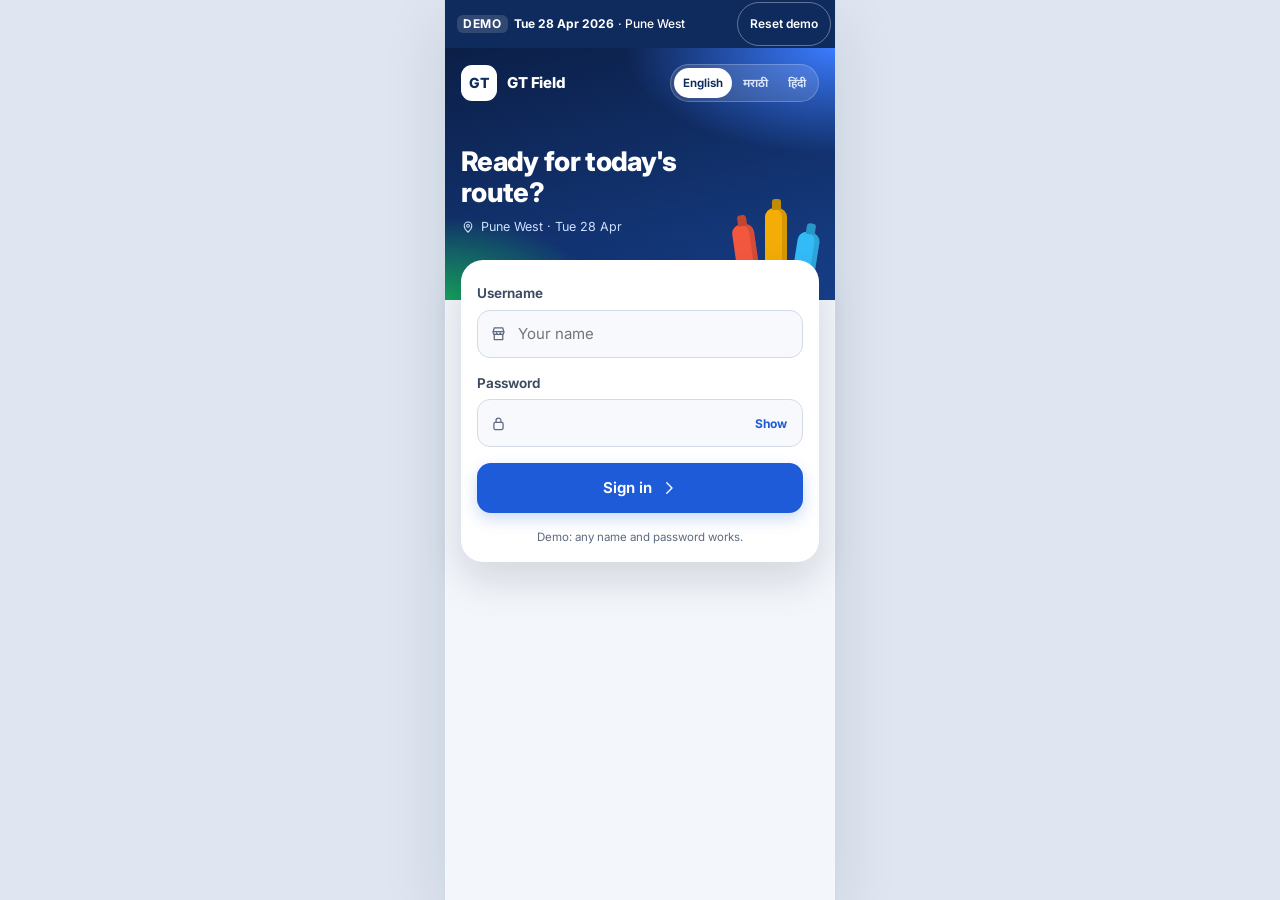
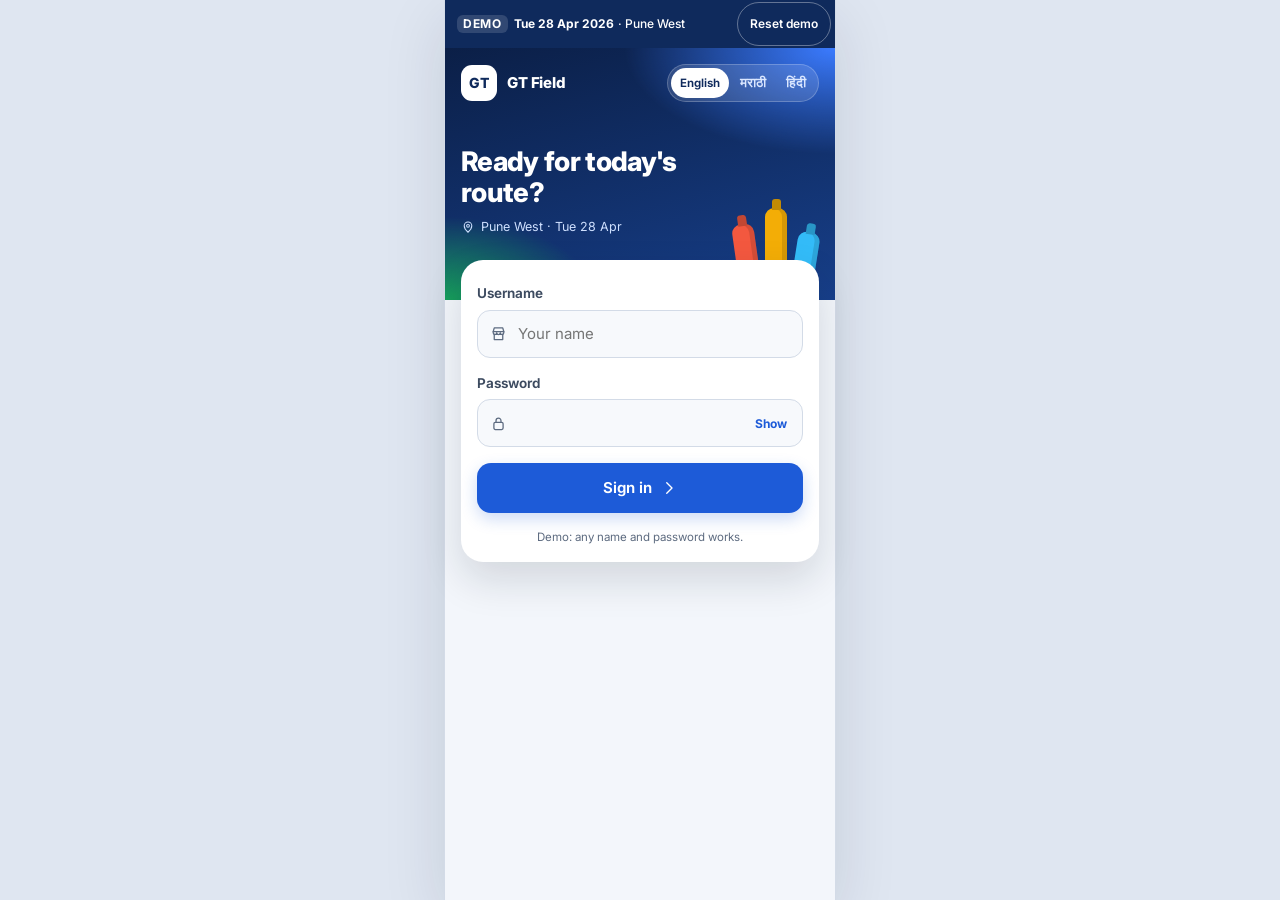
